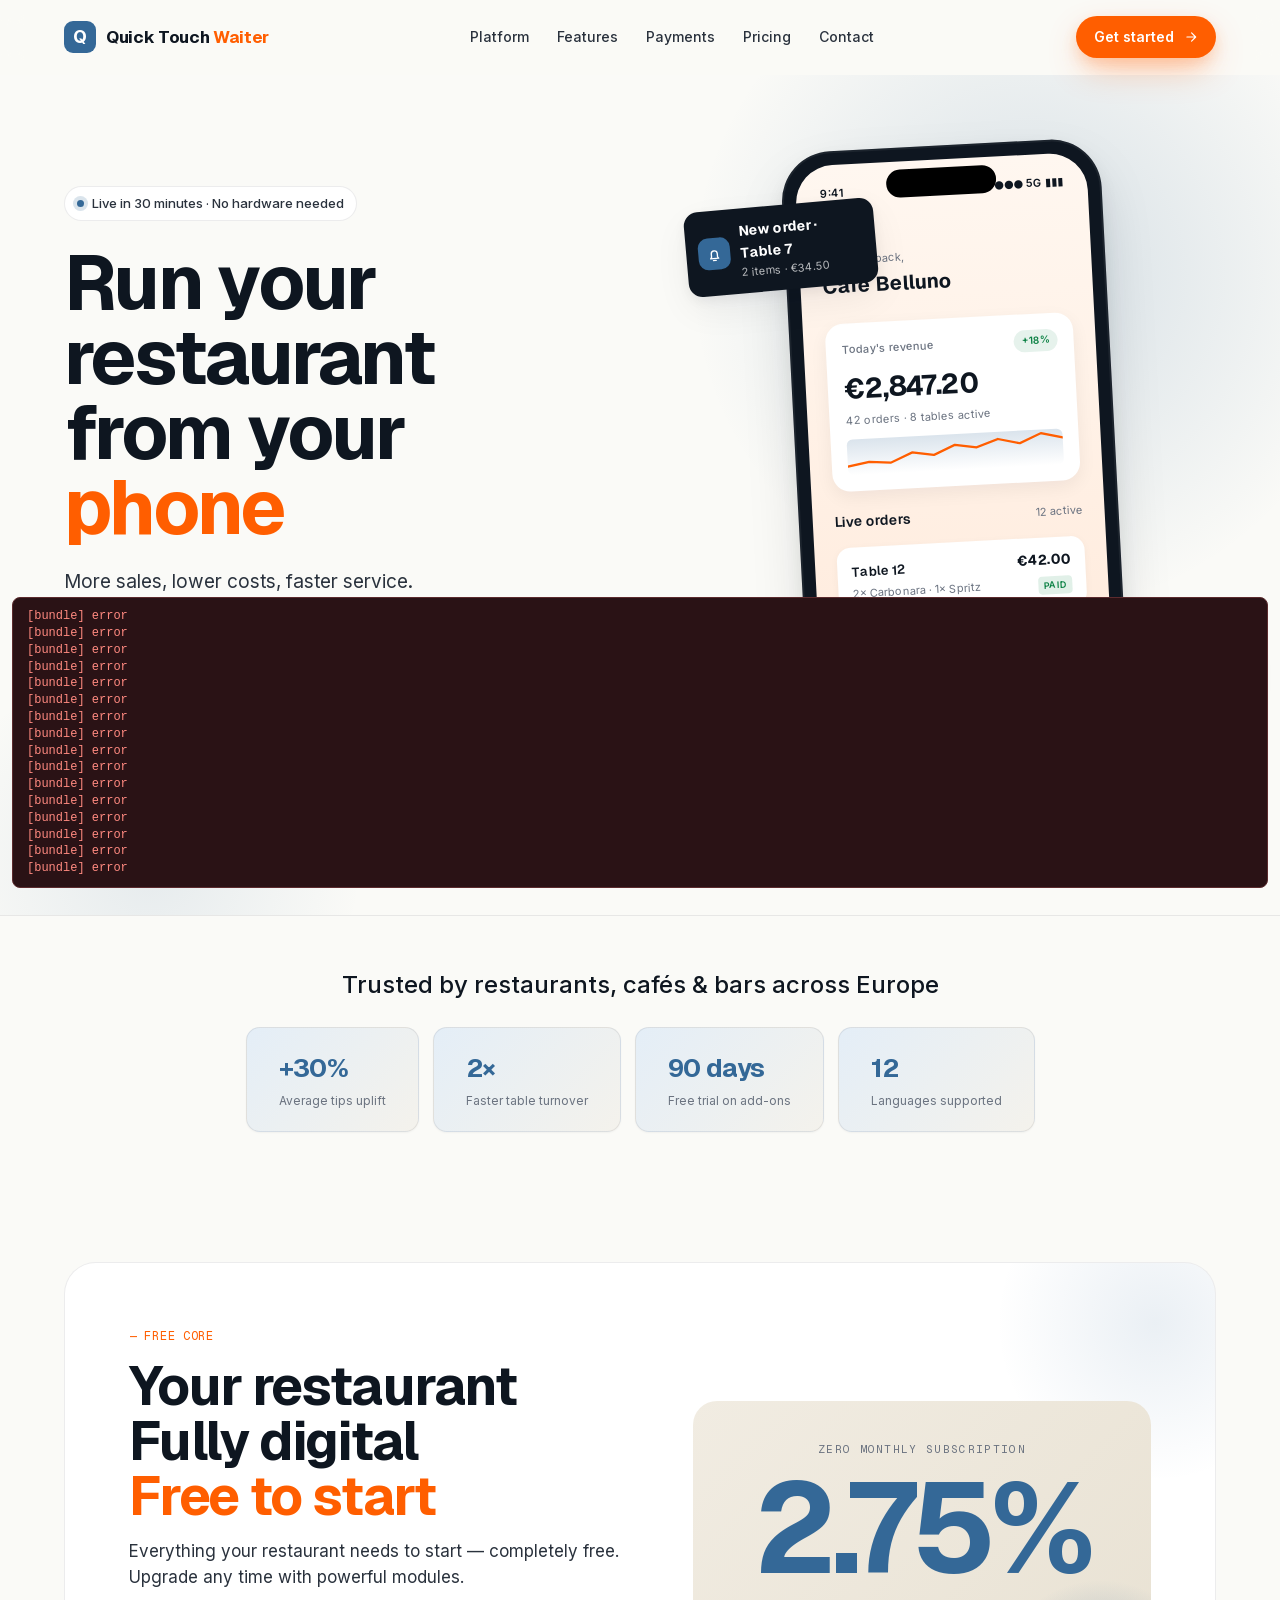
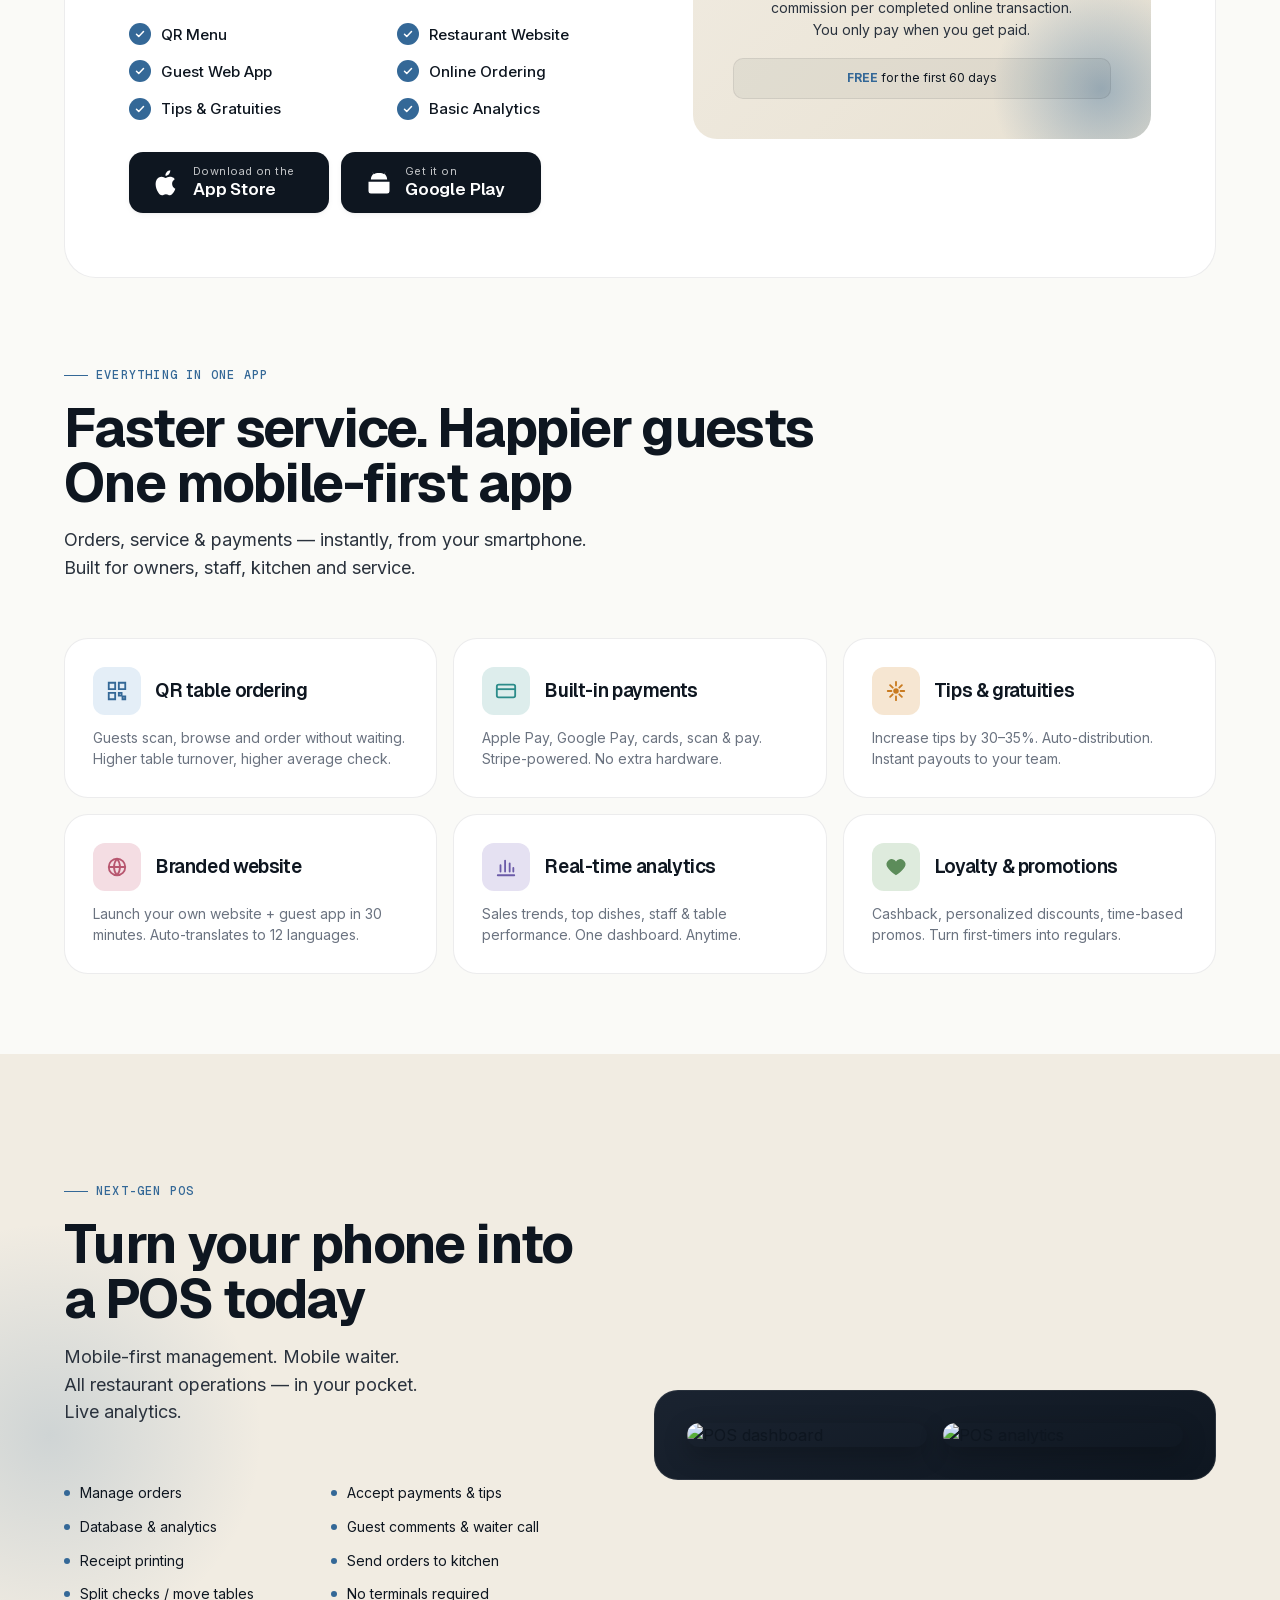
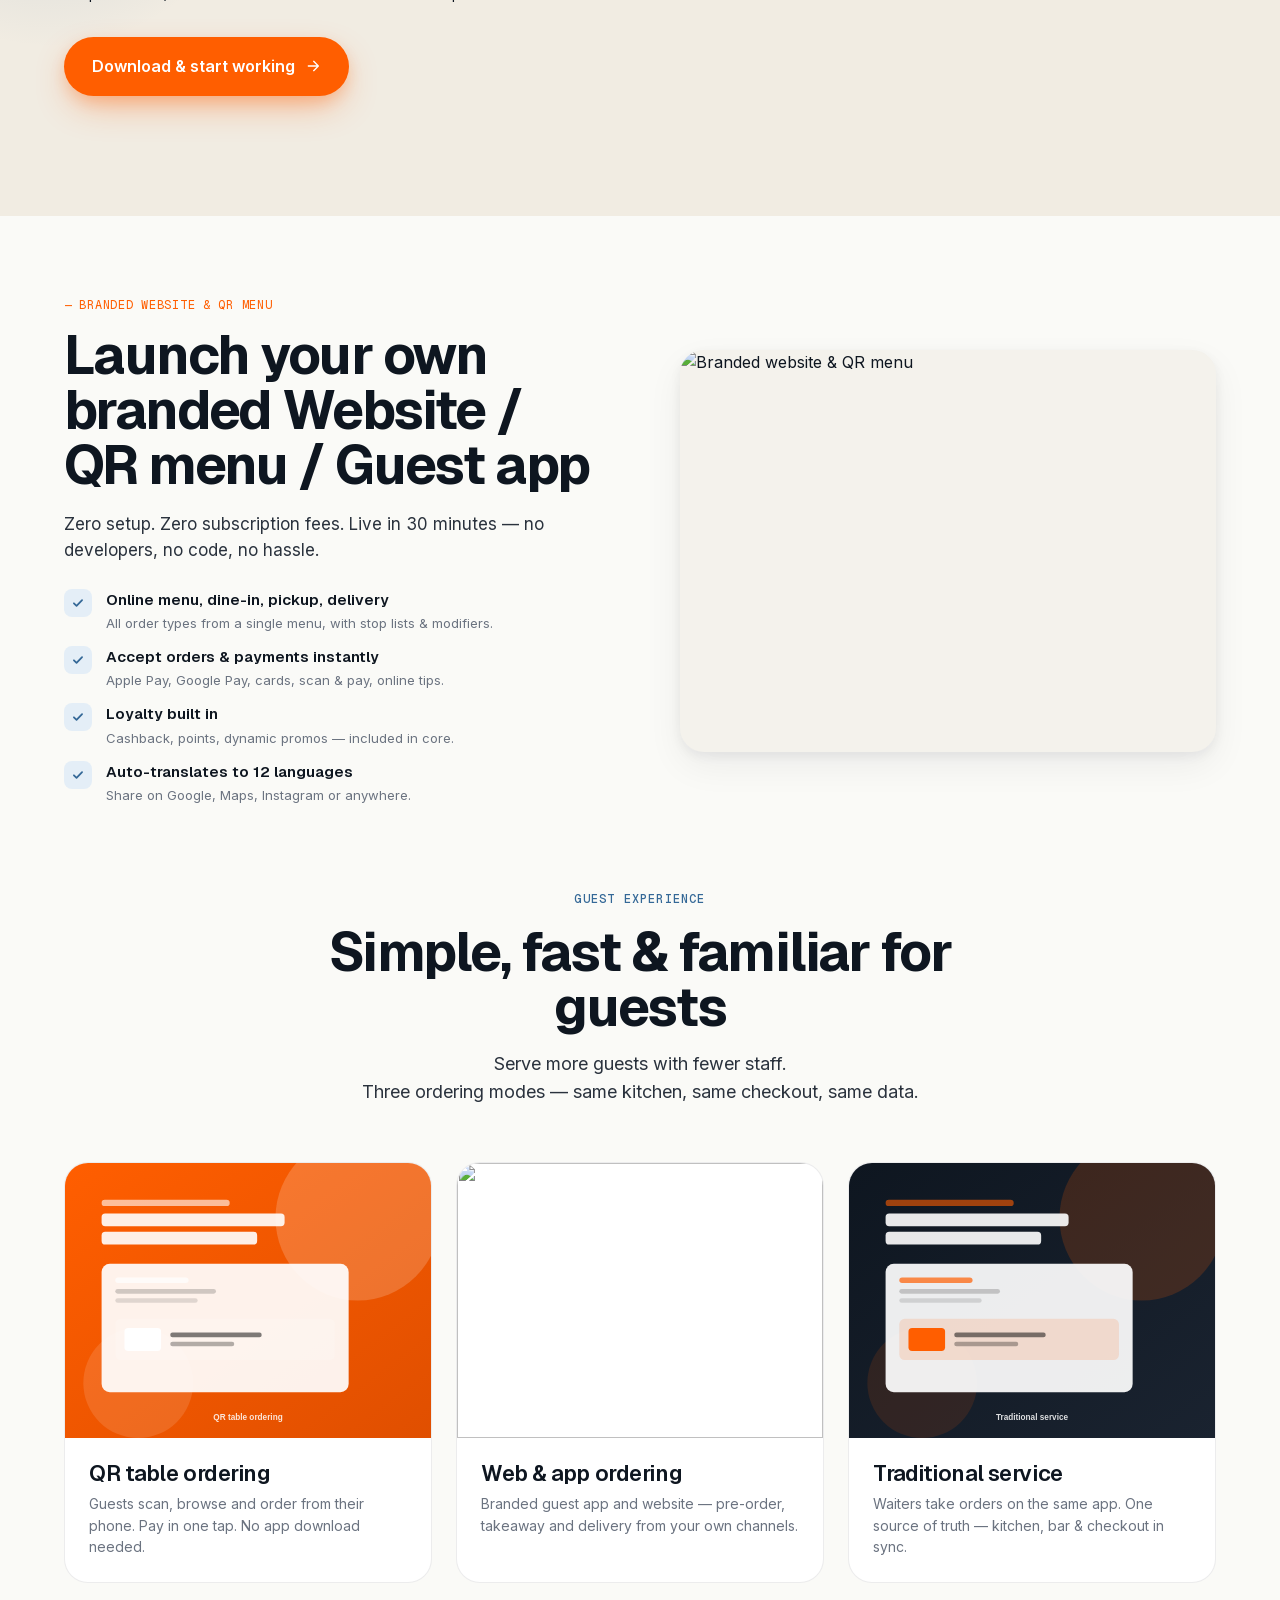
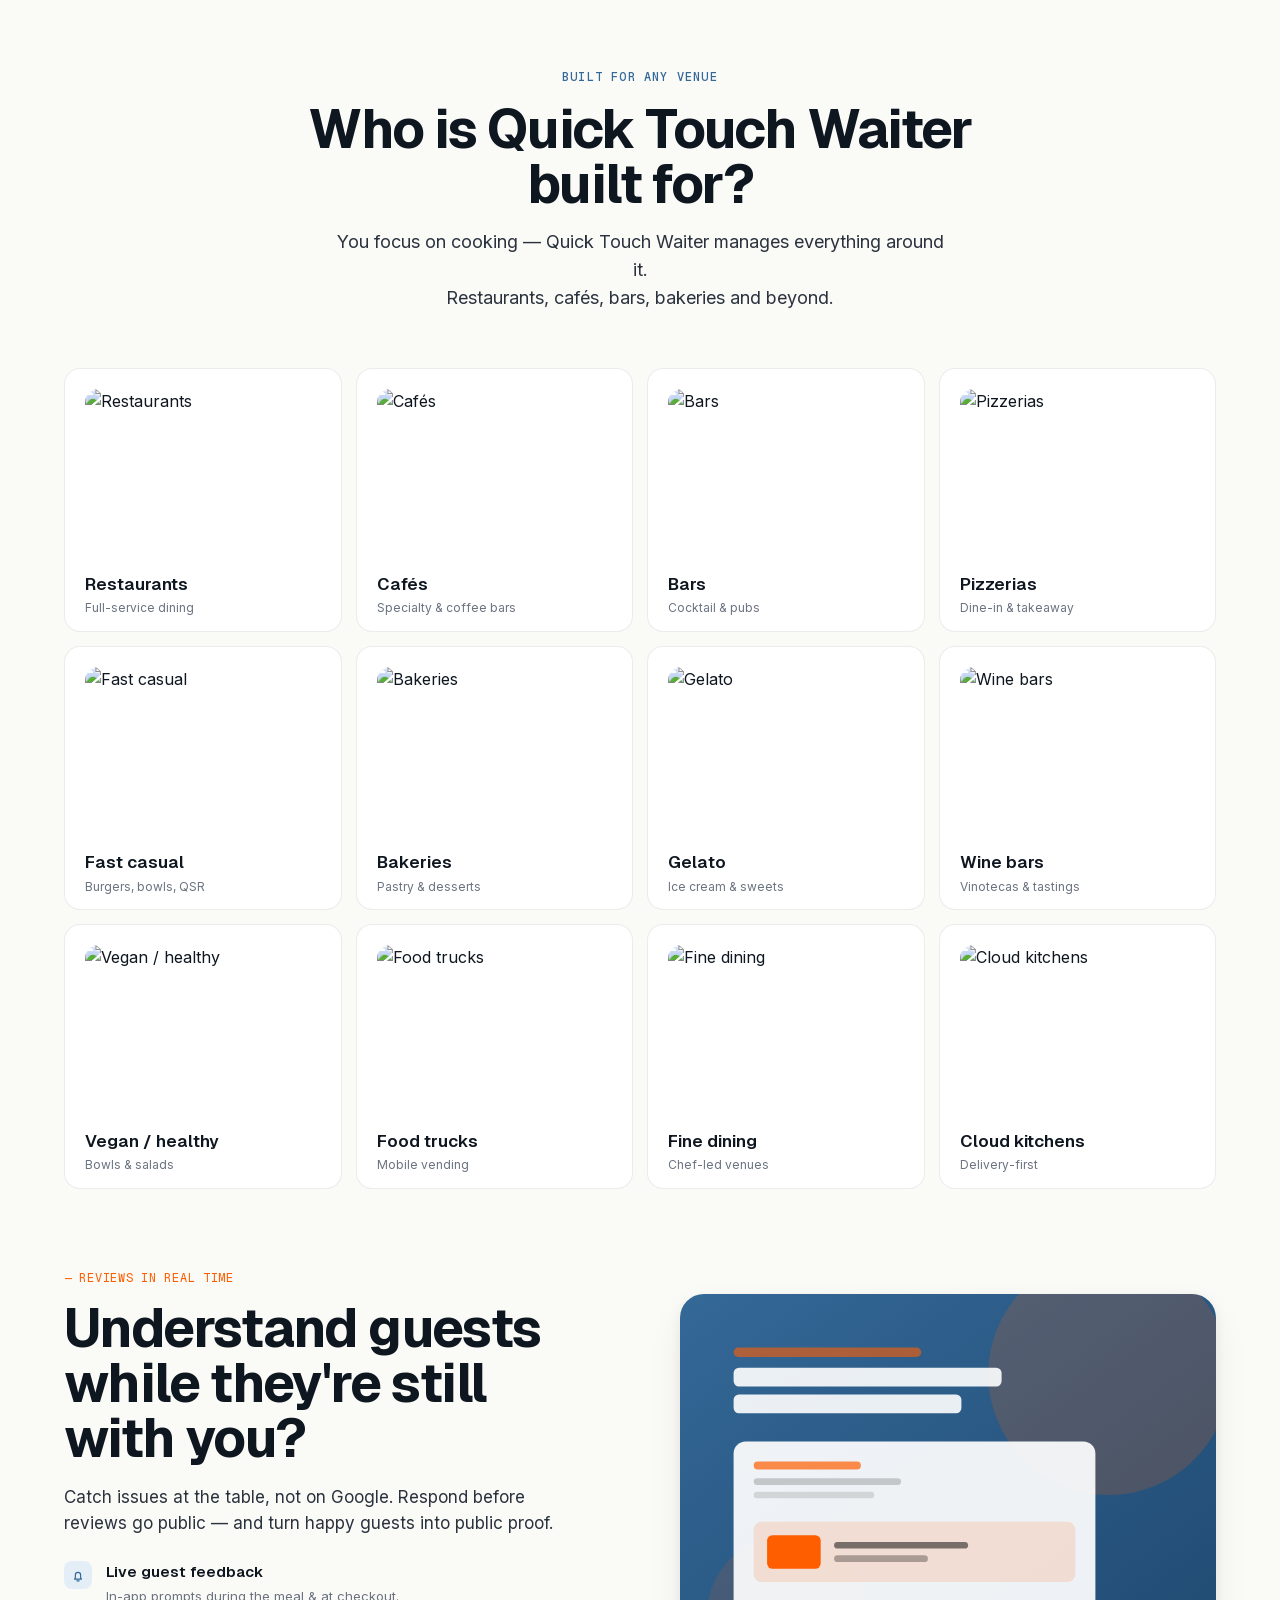
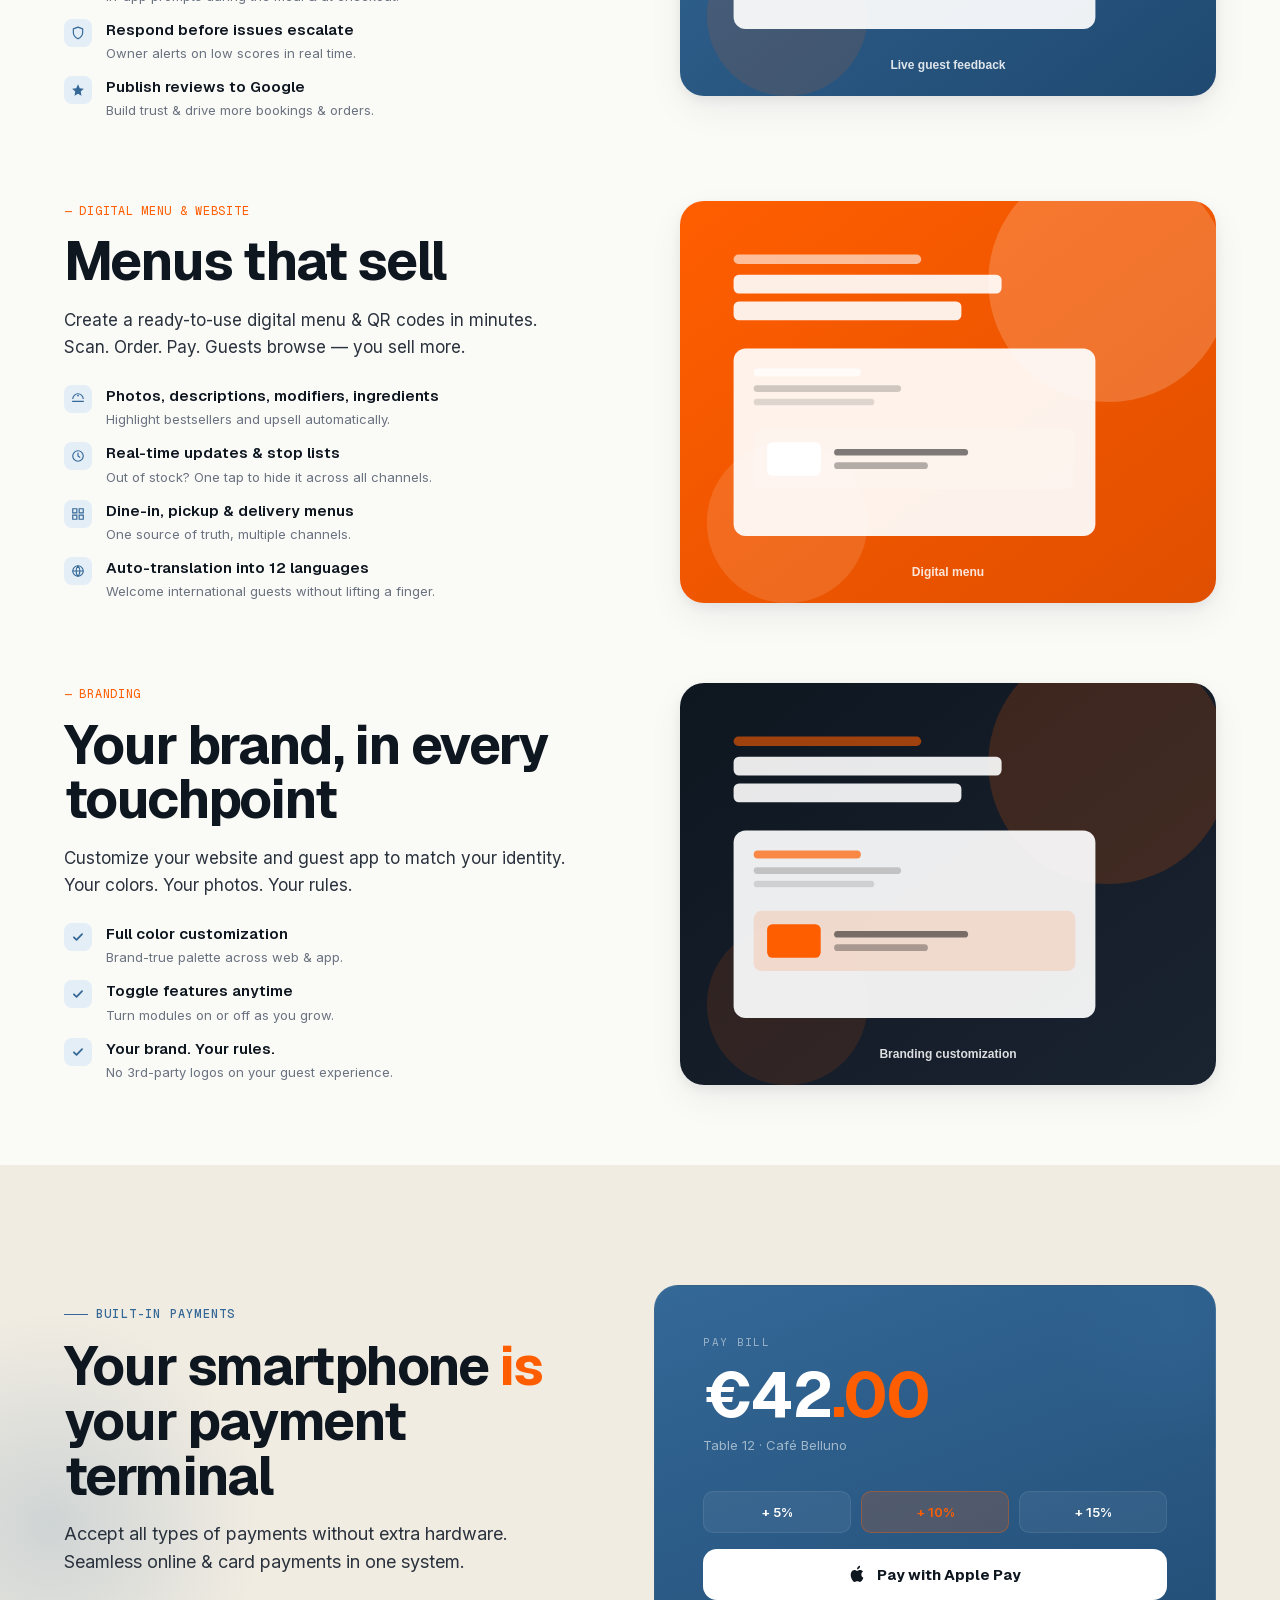
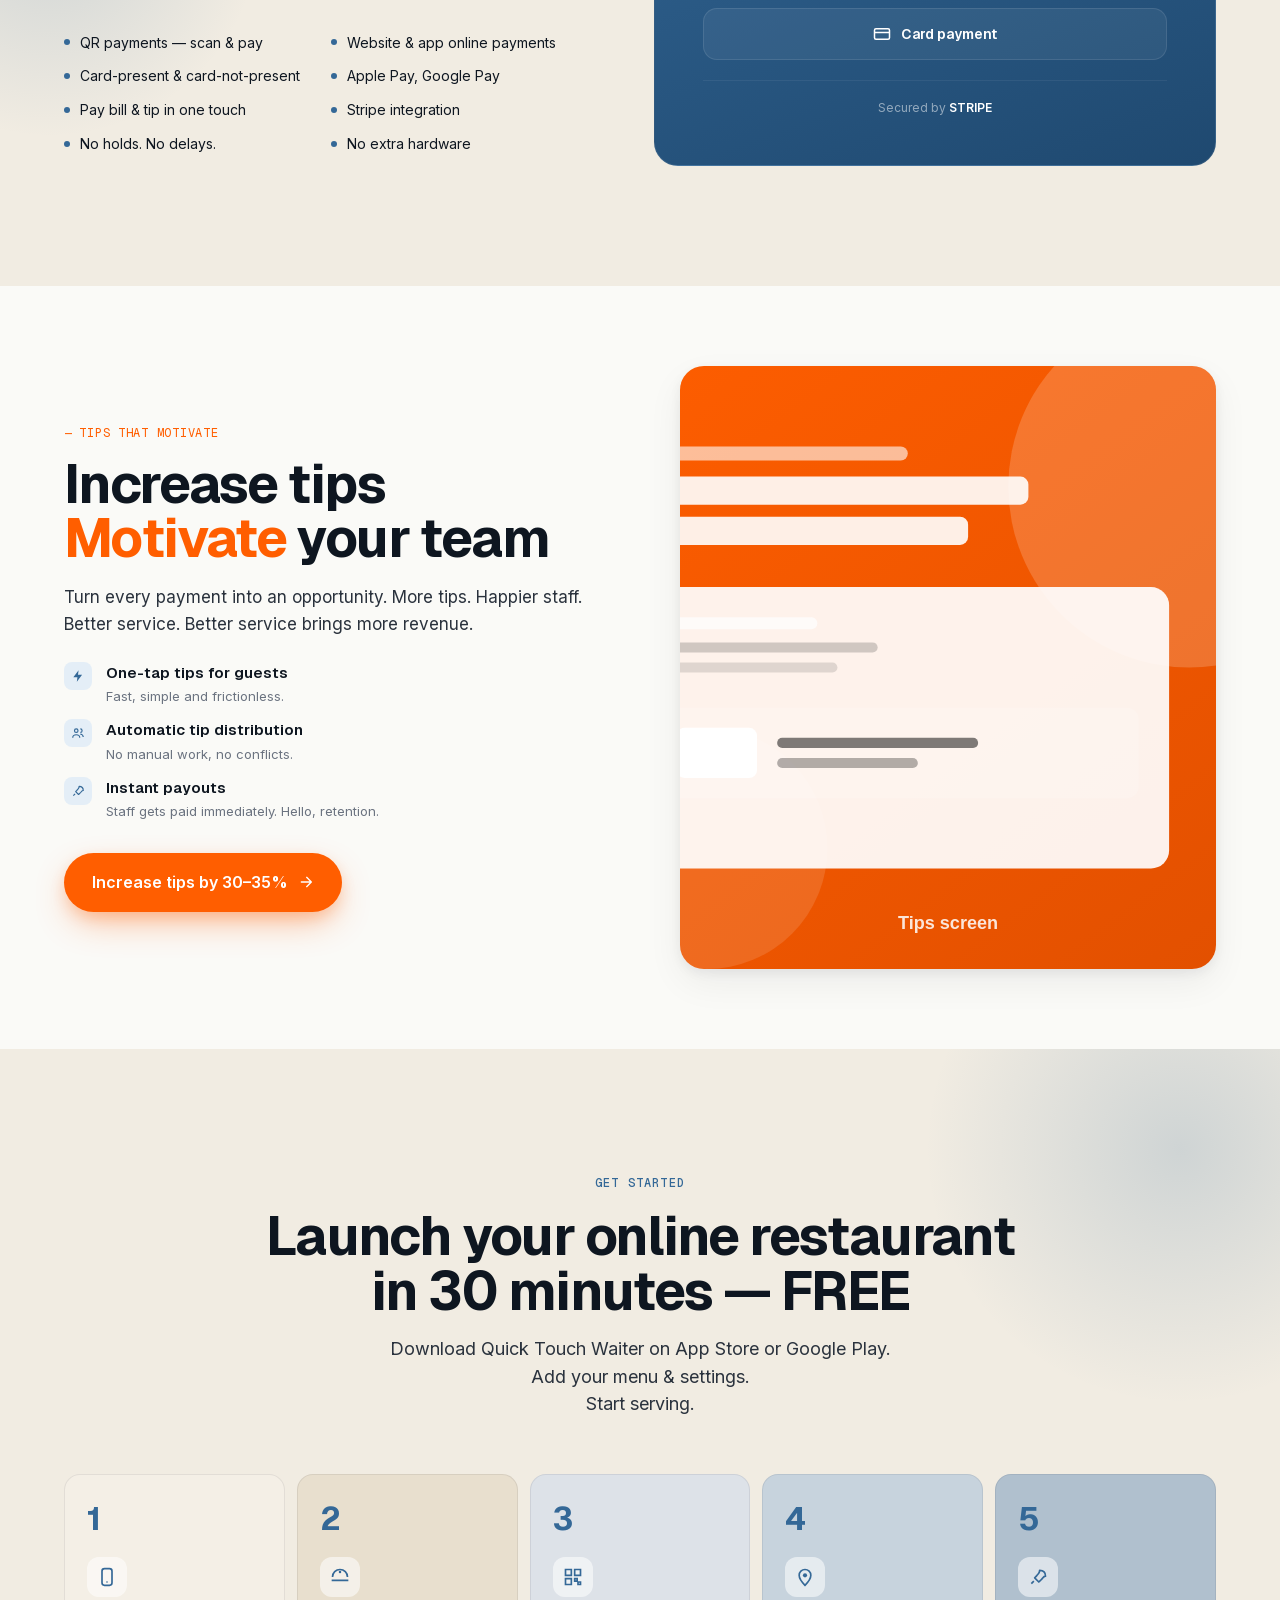
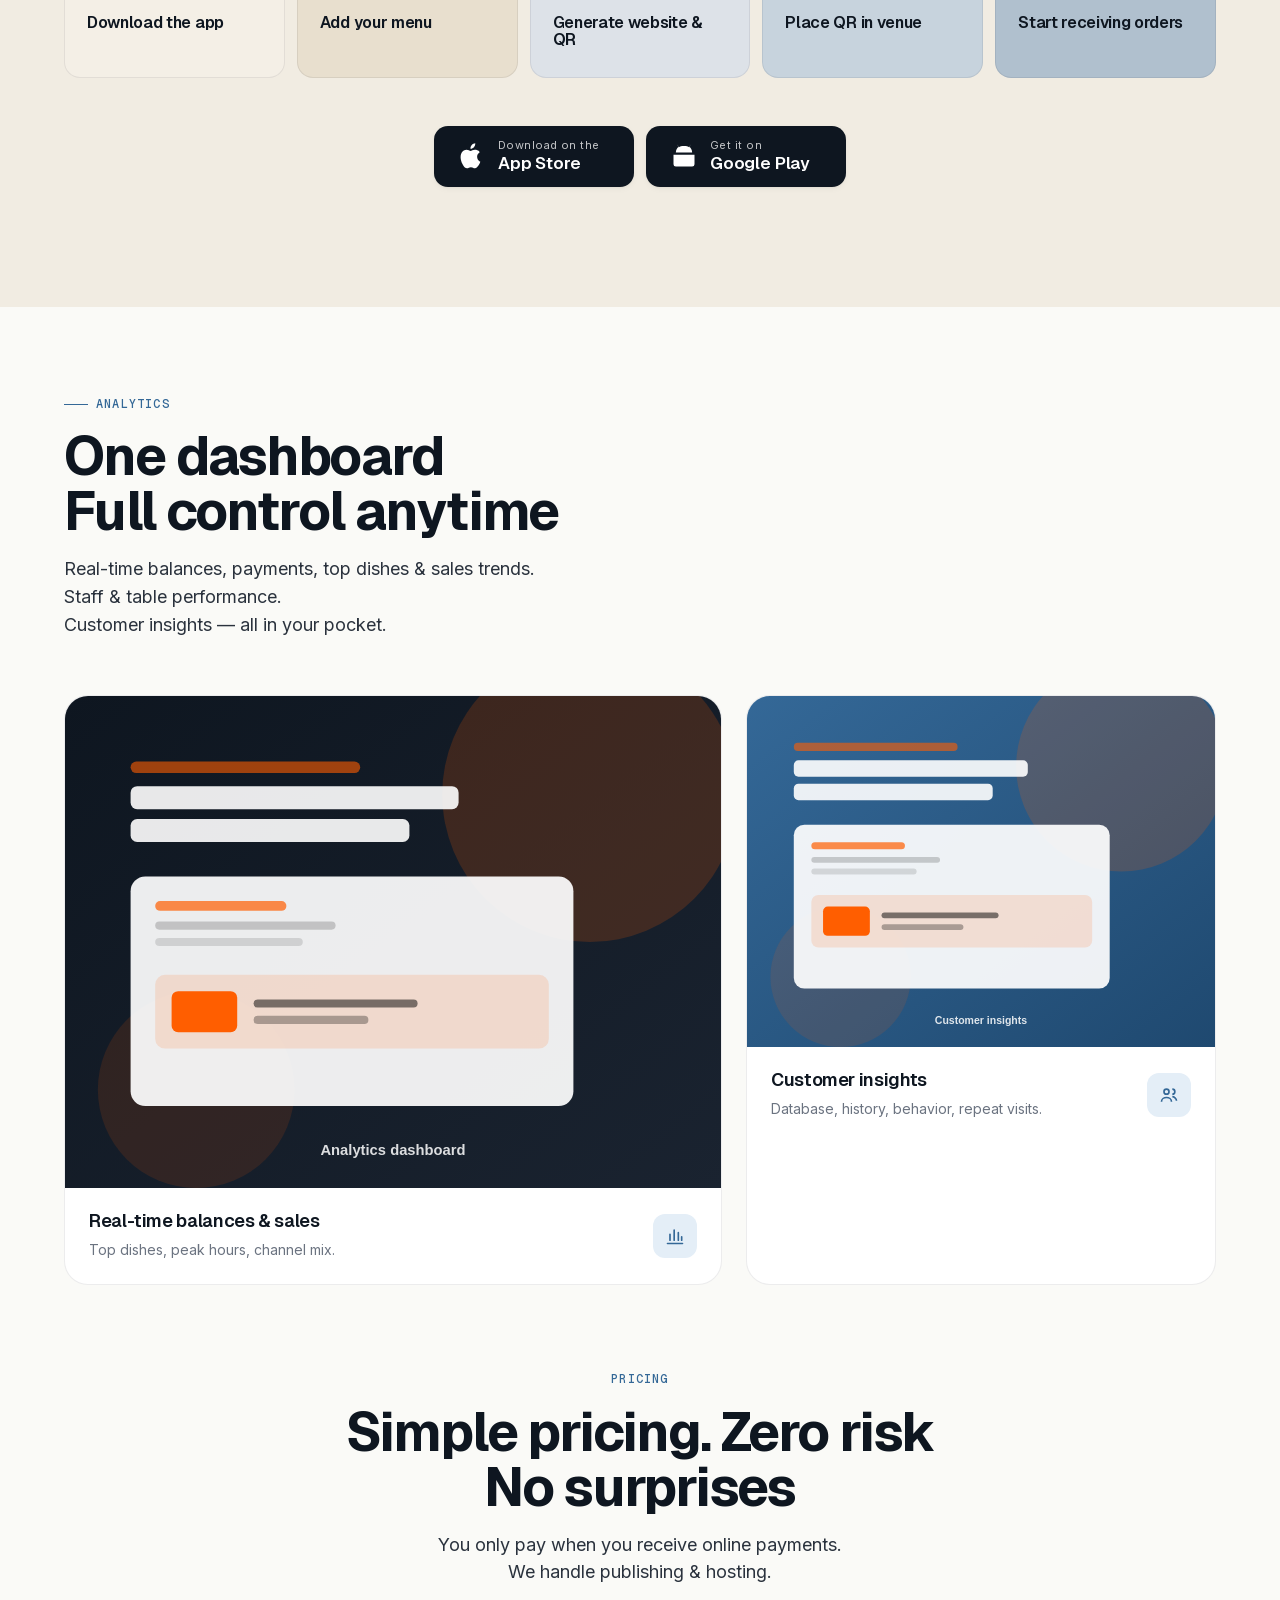
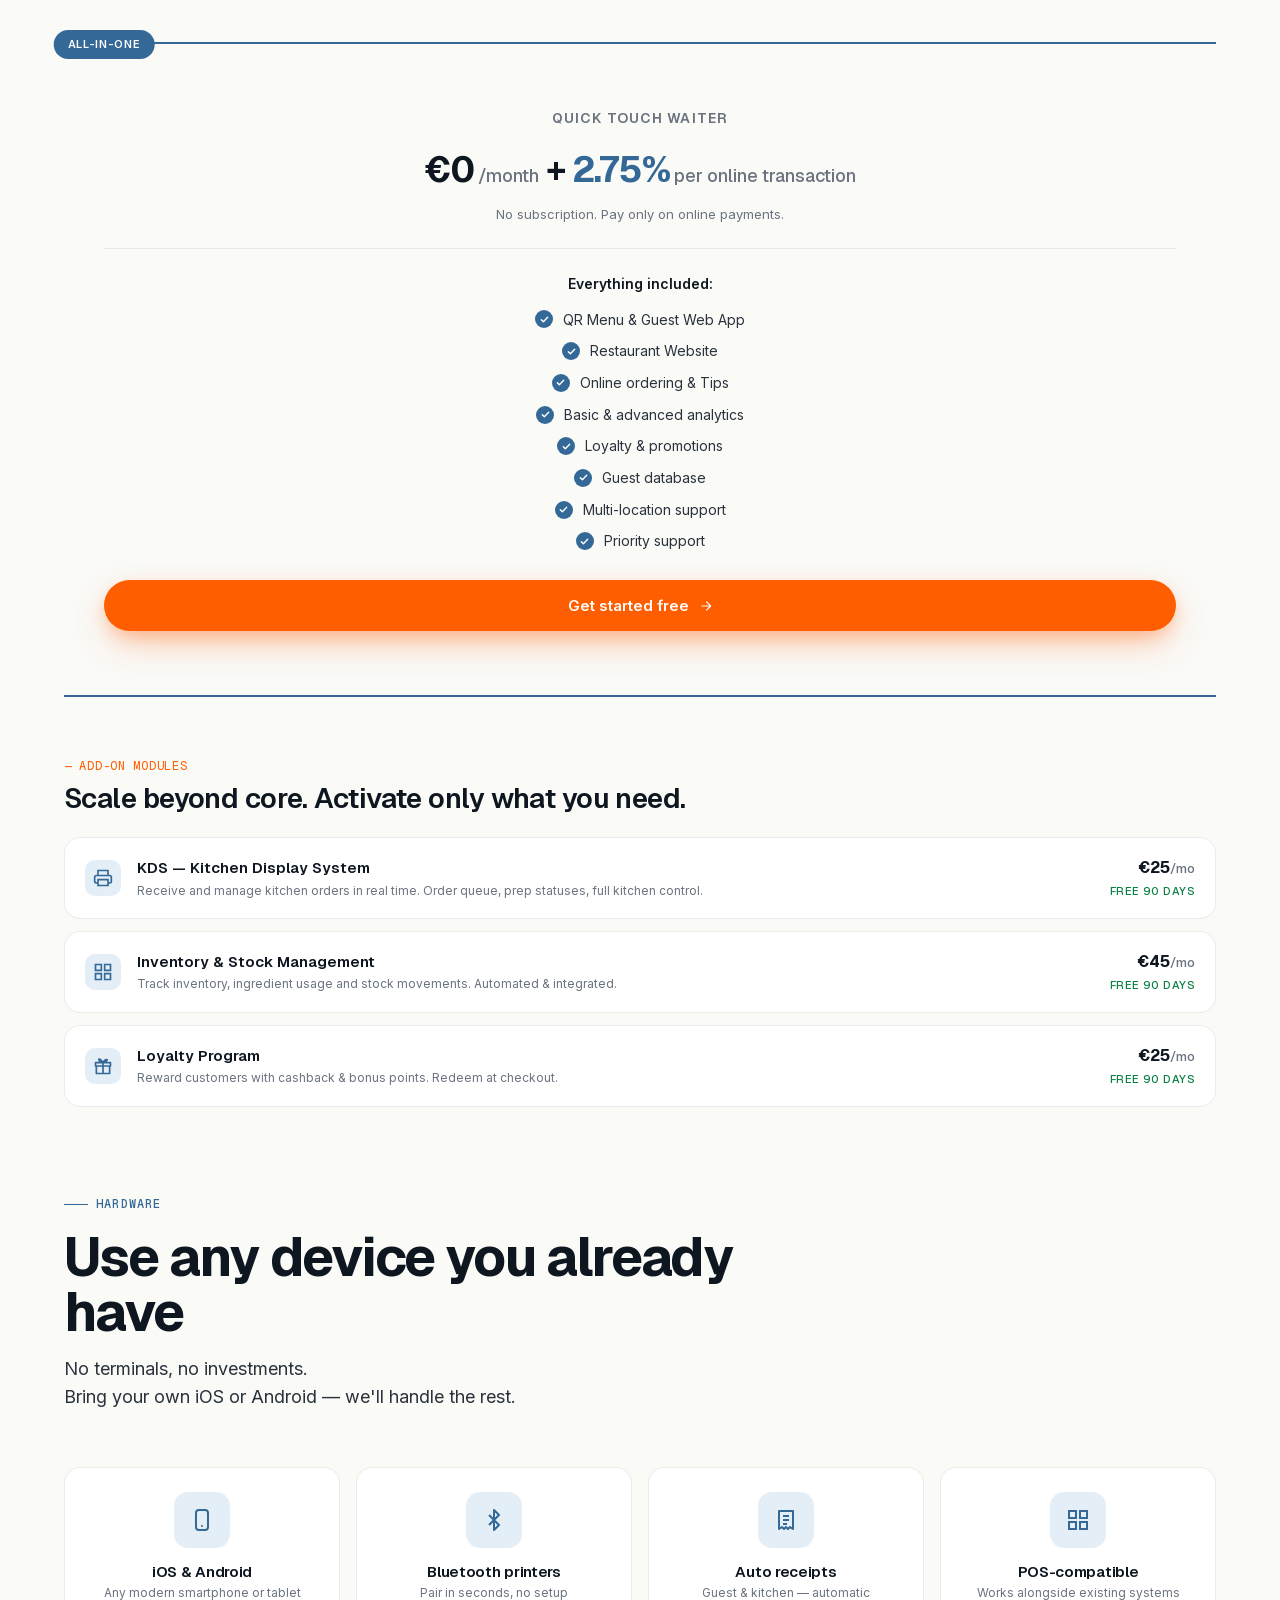
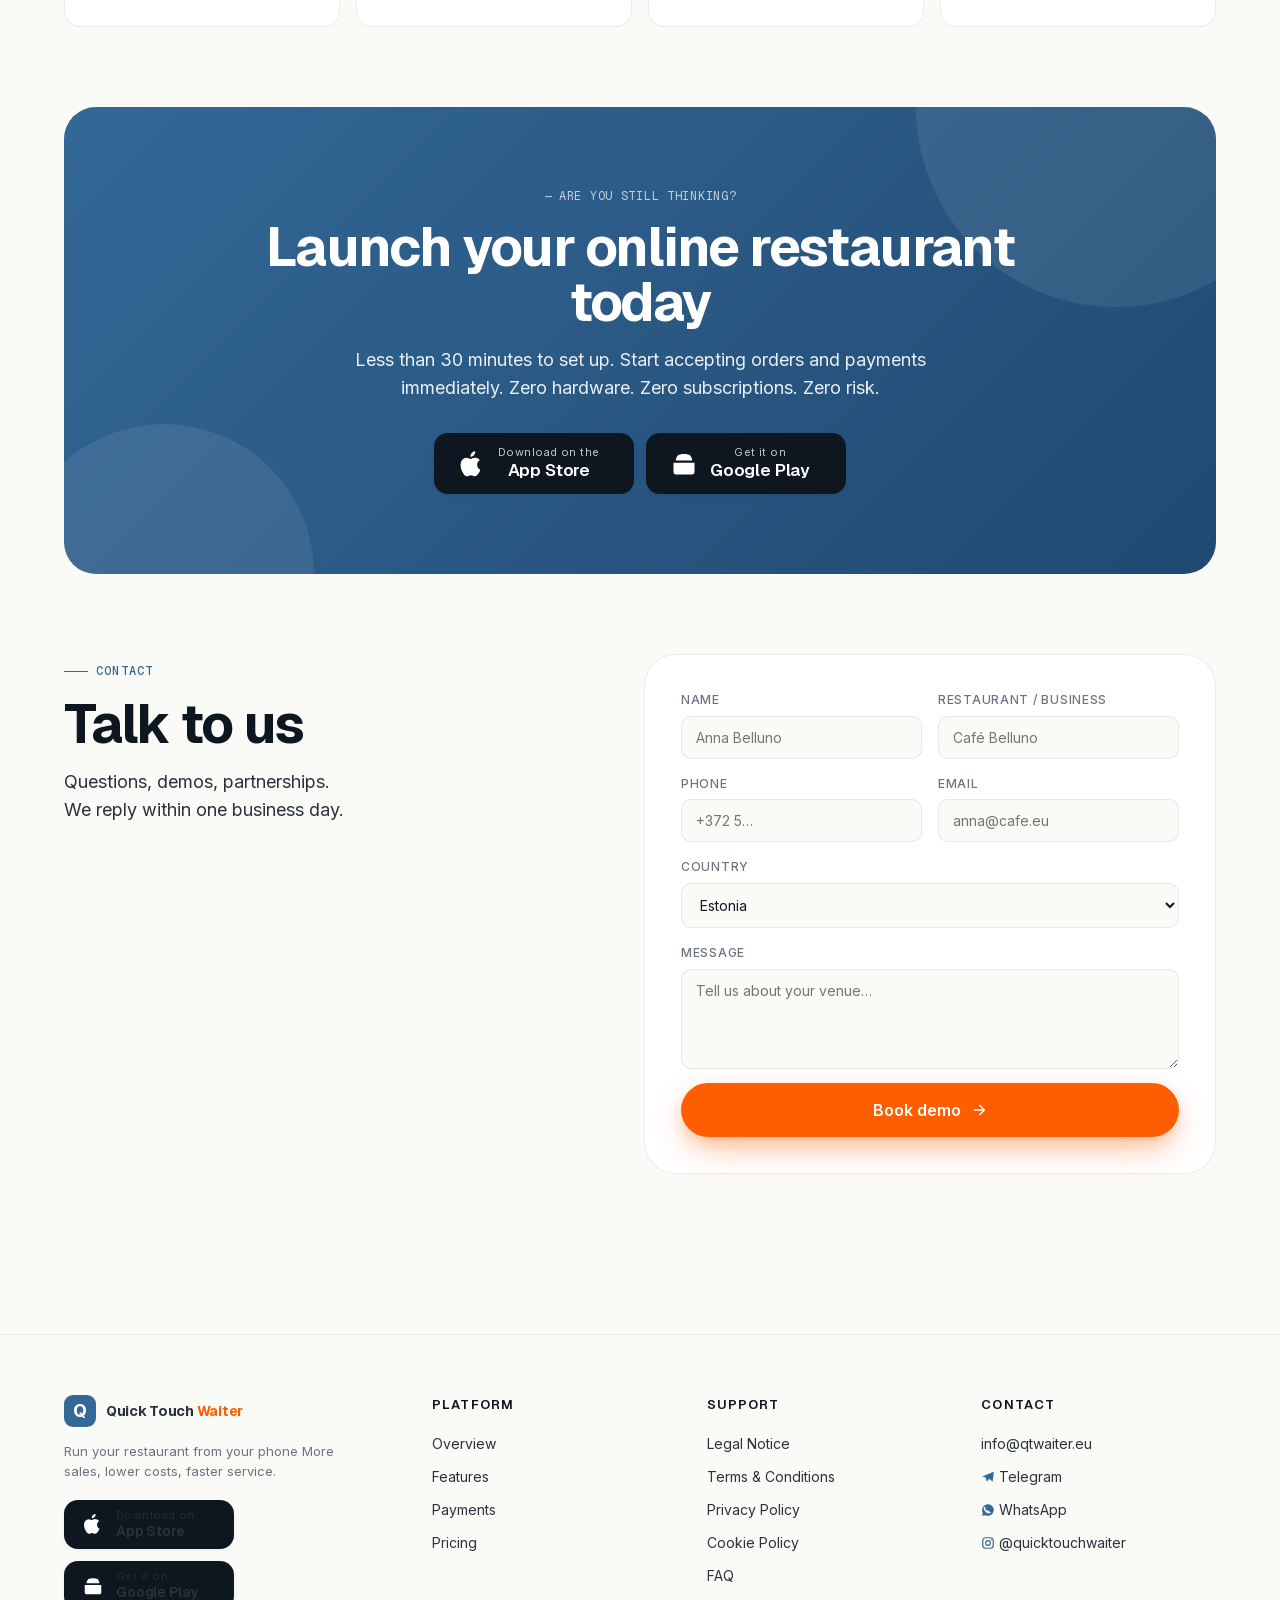
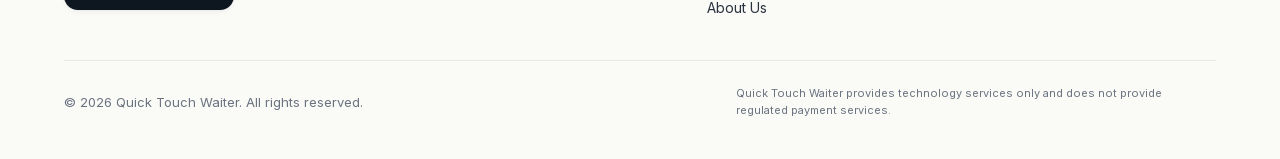
==== index.html @ 051973c9 "Update `<script>` type in `index.html` for template compatibility." ====
<!DOCTYPE html>
<html>
<head>
  <meta charset="utf-8">
  <title>Quick Touch Waiter — Run your restaurant from your phone</title>
  <style>
    * { margin: 0; padding: 0; box-sizing: border-box; }
    body { background: #FAFAF7; display: flex; align-items: center; justify-content: center; min-height: 100vh; font-family: -apple-system, BlinkMacSystemFont, sans-serif; }
    #__bundler_loading { position: fixed; bottom: 20px; right: 20px; font: 13px/1.4 -apple-system, BlinkMacSystemFont, sans-serif; color: #666; background: #fff; padding: 8px 14px; border-radius: 8px; box-shadow: 0 1px 4px rgba(0,0,0,0.12); z-index: 10000; }
    #__bundler_thumbnail { position: fixed; inset: 0; width: 100%; height: 100%; display: flex; align-items: center; justify-content: center; background: #FAFAF7; z-index: 9999; }
    #__bundler_thumbnail svg { width: 100%; height: 100%; object-fit: contain; }
    #__bundler_placeholder { color: #999; font-size: 14px; }
  </style>
  <noscript>
    <style>#__bundler_loading { display: none; }</style>
    <div style="position:fixed;bottom:12px;left:12px;font:13px/1.4 -apple-system,BlinkMacSystemFont,sans-serif;color:#999;background:rgba(255,255,255,0.9);padding:6px 12px;border-radius:6px;box-shadow:0 1px 4px rgba(0,0,0,0.08);z-index:10000;">
      This page requires JavaScript to display.
    </div>
  </noscript>
</head>
<body>
  <div id="__bundler_thumbnail">
  <svg viewBox="0 0 1200 800" xmlns="http://www.w3.org/2000/svg">
    <rect width="1200" height="800" fill="#FAFAF7"></rect>
    <rect x="500" y="280" width="200" height="200" rx="44" fill="#FF5E00"></rect>
    <text x="600" y="425" text-anchor="middle" font-family="Geist, Inter, sans-serif" font-weight="700" font-size="140" fill="#fff">Q</text>
    <text x="600" y="560" text-anchor="middle" font-family="Geist, Inter, sans-serif" font-weight="700" font-size="40" fill="#0E1620">Quick Touch Waiter</text>
  </svg>
</div>
  <div id="__bundler_loading">Unpacking...</div>

  <script>
    
document.addEventListener('DOMContentLoaded', async function() {
  const loading = document.getElementById('__bundler_loading');
  function setStatus(msg) { if (loading) loading.textContent = msg; }

  // Error sink persists across replaceWith since it's on window, not the DOM.
  window.addEventListener('error', function(e) {
    var p = document.body || document.documentElement;
    var d = document.getElementById('__bundler_err') || p.appendChild(document.createElement('div'));
    d.id = '__bundler_err';
    d.style.cssText = 'position:fixed;bottom:12px;left:12px;right:12px;font:12px/1.4 ui-monospace,monospace;background:#2a1215;color:#ff8a80;padding:10px 14px;border-radius:8px;border:1px solid #5c2b2e;z-index:99999;white-space:pre-wrap;max-height:40vh;overflow:auto';
    d.textContent = (d.textContent ? d.textContent + String.fromCharCode(10) : '') +
      '[bundle] ' + (e.message || e.type) +
      (e.filename ? ' (' + e.filename.slice(0, 60) + ':' + e.lineno + ')' : '');
  }, true);

  try {
    const manifestEl = document.querySelector('script[type="__bundler/manifest"]');
    const templateEl = document.querySelector('script[type="__bundler/template"]');
    if (!manifestEl || !templateEl) {
      setStatus('Error: missing bundle data');
      console.error('[bundler] Missing script tags — manifestEl:', !!manifestEl, 'templateEl:', !!templateEl);
      return;
    }

    const manifest = JSON.parse(manifestEl.textContent);
    let template = JSON.parse(templateEl.textContent);

    const uuids = Object.keys(manifest);
    setStatus('Unpacking ' + uuids.length + ' assets...');

    const blobUrls = {};
    await Promise.all(uuids.map(async (uuid) => {
      const entry = manifest[uuid];
      try {
        const binaryStr = atob(entry.data);
        const bytes = new Uint8Array(binaryStr.length);
        for (let i = 0; i < binaryStr.length; i++) bytes[i] = binaryStr.charCodeAt(i);

        let finalBytes = bytes;
        if (entry.compressed) {
          if (typeof DecompressionStream !== 'undefined') {
            const ds = new DecompressionStream('gzip');
            const writer = ds.writable.getWriter();
            const reader = ds.readable.getReader();
            writer.write(bytes);
            writer.close();
            const chunks = [];
            let totalLen = 0;
            while (true) {
              const { done, value } = await reader.read();
              if (done) break;
              chunks.push(value);
              totalLen += value.length;
            }
            finalBytes = new Uint8Array(totalLen);
            let offset = 0;
            for (const chunk of chunks) { finalBytes.set(chunk, offset); offset += chunk.length; }
          } else {
            console.warn('DecompressionStream not available, asset ' + uuid + ' may not render');
          }
        }

        blobUrls[uuid] = URL.createObjectURL(new Blob([finalBytes], { type: entry.mime }));
      } catch (err) {
        console.error('Failed to decode asset ' + uuid + ':', err);
        blobUrls[uuid] = URL.createObjectURL(new Blob([], { type: entry.mime }));
      }
    }));

    const extResEl = document.querySelector('script[type="__bundler/ext_resources"]');
    const extResources = extResEl ? JSON.parse(extResEl.textContent) : [];
    const resourceMap = {};
    for (const entry of extResources) {
      if (blobUrls[entry.uuid]) resourceMap[entry.id] = blobUrls[entry.uuid];
    }

    setStatus('Rendering...');
    for (const uuid of uuids) template = template.split(uuid).join(blobUrls[uuid]);

    // Strip integrity + crossorigin — blob URLs from a file:// document inherit
    // a null origin, so crossorigin forces a CORS fetch that SRI then rejects.
    // The manifest bytes are ours; SRI protects against CDN compromise, not this.
    template = template.replace(/\s+integrity="[^"]*"/gi, '').replace(/\s+crossorigin="[^"]*"/gi, '');

    const resourceScript = '<script>window.__resources = ' +
      JSON.stringify(resourceMap).split('</' + 'script>').join('<\\/' + 'script>') +
      ';</' + 'script>';
    // Inject after <head> so the DOCTYPE stays first; prepending the script
    // would push the parser into quirks mode. DOMParser always emits a <head>
    // (synthesizing one if the source HTML omitted it) but may carry
    // attributes through, so match the full opening tag. slice() rather than
    // replace() keeps us clear of $-pattern substitution in resourceScript.
    const headOpen = template.match(/<head[^>]*>/i);
    if (headOpen) {
      const i = headOpen.index + headOpen[0].length;
      template = template.slice(0, i) + resourceScript + template.slice(i);
    }

    // Parse the template and swap the root element. Scripts inserted via
    // DOMParser/replaceWith are inert per spec — re-create each with
    // createElement so they execute, awaiting onload for src scripts to
    // preserve ordering (React before ReactDOM before Babel before text/babel).
    const doc = new DOMParser().parseFromString(template, 'text/html');
    document.documentElement.replaceWith(doc.documentElement);
    const dead = Array.from(document.scripts);
    for (const old of dead) {
      const s = document.createElement('script');
      for (const a of old.attributes) s.setAttribute(a.name, a.value);
      s.textContent = old.textContent;
      // text/babel scripts with a src: fetch and inline. transformScriptTags
      // does XHR against the src, but blob:null/ from a file:// origin is
      // silently dropped. Inlining makes it a plain inline babel script,
      // which transformScriptTags handles unconditionally.
      if ((s.type === 'text/babel' || s.type === 'text/jsx') && s.src) {
        const r = await fetch(s.src);
        s.textContent = await r.text();
        s.removeAttribute('src');
      }
      const p = s.src ? new Promise(function(r) { s.onload = s.onerror = r; }) : null;
      old.replaceWith(s);
      if (p) await p;
    }
    // Babel standalone auto-transforms type=text/babel on DOMContentLoaded,
    // which fired before we swapped the document. Trigger manually if present.
    if (window.Babel && typeof window.Babel.transformScriptTags === 'function') {
      window.Babel.transformScriptTags();
    }
  } catch (err) {
    setStatus('Error unpacking: ' + err.message);
    console.error('Bundle unpack error:', err);
  }
});

  </script>

  <script type="__bundler/manifest">
{"320e52e6-b1ba-424d-8bb4-d1da82e473d5":{"mime":"font/woff2","compressed":false,"data":"d09GMgABAAAAADlUABMAAAAAbUgAADjkAAEAAAAAAAAAAAAAAAAAAAAAAAAAAAAAGoNHG59UHCg/SFZBUoQFP01WQVI8BmA/U1RBVIE4AIJAL34RCAq8RK8gC4ISADDUagE2AiQDhBYEIAWIIgeJJRtCZDXMs86N2wF8ZyWbbHagho2D4DZgEkXpJl1B9v9/TzpkbHDdAPgtCxRthGyyGh3sEDsRiUzO7ECNzCEezhE2hkUnujBp44FMegSxWTwpZIM0R4mk+XAzKIS8yJXS/tZryqfP9bP8azv0mfIIrhL0khBdQZCl9/Le5zW67ljKk66e9vYdt0Mt/N2quMkRGvskl4d/9vffPufer5GUASQQSQhlQps1mYnsRJwmvB9oW/0bQqF1xA7ExDXBBIQZooYhtRFUFMXsrfrrXuXWVWxeJOtluFcb6XX8P97N/k8CCSGIJUEsDQTRAkGtW6pUlt1rIln2yuez7zf/4tarvutdLaVi5L65/JndTe4ys5ukQPhZET8fuqRtiuA+qZ69b78CloSOULIznX/ctI9VUvNrZ852d70eU+3OmHEm1pQzdSZ9W+1ahoQWghUp/AAREiRAEPsxt74XeWkbWphhmL9ioinM+um4ZxGD+a6YFamk4an/g9+d2Ucl9E8U2BcONChI4LmEmLYQvGO/2/ZFMWkLKe4mEOMPGU08QjMJkQL495/0/jszdxQ/+GsBV1nURSZvWVEuJSQL9v/p+eHYR/AeOA2jo6Ag0hJUQ83HyMkqBQbYI0DHhtnWxhkniufvVS3b/wBR6RIpbUAJjo4eOHPHReNcNOfpU+WiAz8gEsAnVgC1GoFBK4YNpCitQVK6hYJvCOqC0sUqJIeQq79aB0iXIG3SOm6u7FyFFKq7yuPOpYumTKEoSxNhi6n3Jy8uGOAMlqAQwhLc5uMvCNVUGNMa1/JPcSOtffBxJzDLgzA+YD4odENN+FOAcJ6M9MzyFUtq1JSaHPz7vi3flbIME+AoGMaAY7bgdv9q9/2pnUxGu6HLzeP5qOsIcIwqFMesu/011jWm1oy1bSYiwQ+hiOsZ18kCFSqfvQrYgYJrSSPip68sRCI3RKo0RLkpCA0thJ4RwoyEsGuGaOWB6DYDsWABYsUKKgQC1EIqZxwBMQEVxCgQLYAWngMSCCXfOGsm4DrkrnlYmNmGBPqCXSRRcvJcuoOex/zTv5CNtVrZbq6Cq+NWcKui7dHl0RWx5qudV5ettawtX1s5qBh4g90G8wbzB2uH4qEYZof7DZcMt2xUbey36RBagr0pNwubczcXbvZuLdiSb/[base64]/EfQXcvRD30zbcD1nkYJ5PlCBmBsrG1YF+ECRNCnhKckM0ZhUPQtC2D8+AlH9NvJDyMg7ztipNEZKqSNCh1M8gd2jplgZahn5fJpXky5VGd6mMSEee/x9H7PCFWxjEkFgkFPBxMWkg1pUT6hPu5AXRPK5RPOQv7vfm5mzN+M/esIUqKpKTpPD0J/jPd/AlvA0nHUWNxQaxgEQ/qB7ueA5DQgi+Uuyl4axPdNS/vUlge3Zu1JvJPjEA/tsV3179grg23oj4NXrVXBptTQNpERXxVnHKwCMNSB98o1AIljyUcmDLGPV+Em9XLspM/lphmV1m1rDLgZwUKTZHRRPlZhlJXoWXrUjL7M56Qfr3xIbJOSnMcmtHRCWqTJUKKXKSI03yiPqls17M5RXGaxK+MCvMfgR9OfK1DG3HMDZ88hsmSDzazd/GskXU6DYCUntDcrm4FVDFI4qhuy6bUohrkDC3iE5Iz4BWK7JG9b2LUrW86uS0X3kqymTK0p2h9+4SQB5YfshO+b/[base64]/7K0nfJKRqmtAW6PE9c0jAABUQ0lNPGx9j8QoAcDLPOOyYzsVQI+RpmTMmsH9EJb7AMwg05tzxl7wJQDq9vcMwekOMJhxCAMg5GsAcvUXpcN6XmKNmsGM391x27KkQ96uDC4tuOIxGENMxH8yiyURs+Q2u+EPanwn+87+5p49qEP3ZJ/PMs4HcFkf2RlvZY4OYnolVZ7LLAbqWsS8Zz8mYXki7nFJkD4G9hdbO/hO9gfkbqmskgdbcCpL/L67uyXoOiniCimpx00uTUpbWSGGltn+dYmPsqtOqaSQTFseQ5PKBTkJU9geW0fJpSeXxpY0JrgBme1ghnewyQJWFzM9OUjcX23IUsh34Wp/[base64]/Z0HMFMZbMg/TOwywdGkxp42XTyp2gGXjVlwx5xylXNVqWohihVYc7kK1FBb2MGpQh1hojEzNTaSADtfSRpkw1NcfSHwB2BtBy8lgXsHYbeahUxK7R4/[base64]/Y0lDefteLiNI5geXEgGrd/+V8XxYflKBfwt+ZB750ZyEWTxudgBYaW+nT4a7PdjSBh51JSlqWSwNuMxU5TBkKryinCWWhWUubTdOXqCa97xiFYoC1u0izy0pyqSiz6hMNe1UoljQEMQaqQF2jBsny9GGnY6jCIRKGSpGAqPWV2HT65jFlgXrtEEJ+RSE5LRksOp1XoFRSRRyXK04USUdJpkpAVXgZ/eeVKi0NhDbf7wqeAgUYTJqMQqD8nx+82Gv+vKOXLV+14wG2fcbWn/RAAi29z/hI1qPjTw8ejz2e/BzrJdlL08HCtdS15rWONc/rE2//9/aQt0ve8b0v/rDmo8KPMz7O+tS0Pn7O+hnvc/eAZ+/zeX1yf7f/Iv8ydMMz4cOEj1hGrCbOJTYRW4m7AkygO9AbuCBoCHYGe4N9wa1kL7mZ3E6Vqf30NFNirghn2E3cxVFNdHdsfq03KK4j63sO921Mbc/vJB5PnwJU+eoPcWrtTvg76bE6uO/bMzzJQIMsaKVkNOTxBqiuB7RUxF50kKdrA6bpdx5LiFMjD+YkV9S6KAs/ZBp4AVIejOzbfycovoaQFHAGkM0aBLoMOUwqDFogj9YDunetdxgB8INpLgqSCSHAisiZRGjlM24ZAojmbgflzpb+FWqdPCj4jNjsHc4r9tH2+QV2dqxtYWf3zq6Tku0+y34A2ZsFYEh6Jy3sWBN5QNJpkn7seVLU3e1FRExFaHEn/VQdWdlS7juPPxipDFxHB1r7k3EkR17uPY+9o+U7vO/tK9Id9LcEf9/kL/y2FxB/JWgGjAe2uN9hgO68piVraqDQSKlOPRWRoLQSOwcnlzEcno9fQEhGVk5eQVFVRVkLBqelo2dgRrCysXNw8erWo5dPn0ED/EZNmWZBmmE0YtiYcRMChkxq4uTRL8UijVkI0AQKIaDEijeOI46TJHVKRJZAVW2x1UBx0SrRGErRJrHIMES7xAu/[base64]/aS9/0qp81wend5xynYdXzv1Ai1o5kzpdjeui3E8l2sz7SqVlxBu05Dq1Kg11iR1ufNVWx5atZYenJ4bWhidWSFc56kSAcZp2zxFStc/A/Va4Oi+tp2LNuI8JKbqdj+mfb/bxlhsMtTBf+Daf3bGXFok/+wZUDDvVjWYHHEHJKsSB7WR0WtqbqDUYwdQ8lie5vmyfz1G1oTNKU8SxSU6B18yMQhmjo3SkJ2R/JH7q7zn7D812LBPw/ZMLhV14L7a0n+9Sj6pgg9IMVZyqWMkxKlSVjZPx3H5TezU61RTSfYfpcZrn6zmXT8OdbdmKLyzjD4PKQYaea6gnsHwOGtnvDOp8uRBbpjRkf4bDA1XcGy5Opvj71WKslyXal/jAAfmD/j+Z62p0iKISwHOSy0OKx/8bJC7038am8QsVOWCjfNdsc3+zpf/unnmUr5aNL+5bbg2m8/e5sB7q8/Diy1D/WxFN1hnImCkECxZR9NiVOcuGEgsktxQpRSNBDtpHos5shQy/dYnBnFQOhCbCyd3PiDlxZ5Yb7MYWUWl3h+oVNtd+vM//YHGB45ifSdWqP7bHOnWr48lz2ylmm6k1rjS2V2ynfzzWNtr3iig+84p89GHJpFXnArW7rE84xT+feO3Cgb08kfnE7/2HVQ8Rt8pvjmzKUeCk21AYoMOO+Yyz7XyJa+zyHy0Vf/XzR1HPEptkdbpX6pzlK+DWb0y+2QvH+l9QhlYqt6T5c9v8JCLxtBy7e6/NoeWJZXhwbSV9wpdzch3RvjwKVUoxlzhFeJHjI6iYRwuG01T7lINPq5GhCWc8gKfl8YFnrc8kjuqy9RQhlmP3MixxlOx4WNjW5DmPg1VtFAnPZMyxFuiJmP1JG3IPY/9zcnbmO8jZ97qX3/J+x/Ygl7m847k80w4WmPTAjbjc/SReqouKolkSHDwcczTvVkRpEk4Ulw1FMe6DHOOGEopFxaLKo29/hssJ06hadfeZ1UMTRG9+2H7jnV8Bdz1bKpVEsSm9HtWdPBYg1tpQyl4gbfk9lhKrkNwaYh0ZXOzSwTpQLbM6erucrv3x+sdJIHNp6dC6E+1U6sXhJmEnySL+facI8uk0A8eee1uy7EzjUvx/aFiJA7sYO7MlvpJr7CtIGxXmnYP1mOf6YiZlilIGOcSpPGaf3ZWqRrclu0DE6r7eJRIc86+LTgPTTgqyubEq2qraVIZmRFV8aG+lGqDMMdGe8qJyb/oBGHecxBPgP6y9D0ooWcIDf4dfobs2+E7tW8s1kj2DzFchkE/z87vOWaG1/L/[base64]/VijhXl0L2X24x7ZeVzDkf5vFeOYy56zJU5/0sPXMH/jy0NuuWSdn+J/pjAe8xgkMnqDfWGY6DnmyaqG310pZ3eWYgZMivFitj6jNSLZC4hMApai3OVpdIKR7cY0/mr6t2hdXa6I7cByyxt0NaUpG7oU3DUFumV5ulLamod/iK4EfiCCCO+CAD/[base64]/epRHTL4dJVLWq3v1BbNYFgS3UsvbIxHFp5lrK4r9J6mJr5WFQUNogxrfX26VSaCMLayPb/MUGKlz9VXyMrq0rIjJQe2qblkjiZX6XG01tsKxJoZK935V0VvpTMtbn74moFrz67MLS6Tu9Kh8CX+SaR9+9nNZzuPU5/ntu/[base64]/+Tqp49VVasVwqr6R9PS7yquEmIKB1Wuss8118/BX7r2kYM9IkgGQ9rlVxEKyIiq+LMp+Tln7o8cEGR/SWuo1jeAKxi6PBPOABCEMWKhPU6e+GJo050nbj3RdCGwcVM+3KHyHVY2zZrNScwVX98RZXMRTTnCdLN1pkhuk1bL3bBaEMis1VKZbROi24NEEG5b3SA3fl4NHiAiXvW9VTIYCuf8n+eVK1uE0sDEVM9P5E8ytQ6X2DKL60U/vpKmiekk8SVxa9Aa/Na/t5B67OAGuXF0lThGlNqvI6weJ4+jP7vaXc35Kik4pveXSNoUsT34/7CJtTXhUPOK73z1PakcJF4mLOb1/LKt+N72MJP3bGgTcRch8SCcM3z3Prv2UGA4iXl9t2W+xjzCN7s+rTbYciux7rlNsZlovjFysDmScPGN5tH5mlhlKVEKXXxioWY5k290RRKBZgs+ESZtk6JS+Y2W1HC9sc5sHlmoIebO0KHhgGW/W/lNswlgDxLfER+Z47C9VSh5KXK1Fq+yv++GVhDPEqCahy8RTiYdo9Kp9ya2HMtVRejcuHt5cPT/oRmO6UwNNdWmeh28HSQPfWKN3VUSrwJT9M5V2giXx6xUaPXyTmjRJD3Af5k4SsReTvvrvsXn1bPSlb9KuyGHX+BMt1kyl0xt6XMGU318kuu3hBCqCi2fJz//QpQRaUA4u7Qp+crumio/pq0dHJAq9YUqUY5WXJylVuTmF6tzc9WA5GgxERjQz129OnmJViKnaR2yKoXHYL8fO1Q4kZY1VXgI3yo+lZ52XLy1pTKEqxY2+CLB8F/Xlp29Ql6BJ0sKUwpaCz3tKLH2kjCTqcQblAUPrRPr5lW8DhevnifOQ3yDMbjBuIIS6JUNhn+DYWecZ/jPM3IGNOgb2Oy61qxSZYqVmqnIr5QoRJl5dUWG1vnr5F1vWspTJQX7pA7aXA9GuHr0CpFKusFpZBt1FaphMxhQYv+VfR0osf38NjjGZAyGMd5DSTSE8X9znsYAKVEc+4o4e2QZJdYupWwKUdViEjCgw/eduvfUEEqM7hrp3j0yOuGrf6XKxEXchFfqfe/6/XsNl9eexz/An1+DaoxxqrqxT6lq9GXTaCqWT6WsY9jMZKcFw9Ie0qLrRRSXxQU/861/YhUfxU+HexF3n+h98HTyM3l5SrWw0OWb6tlN7FbUGkqLFBmZsoJdBBp8OoFP4h7Ugj5XhuGd+kve9PLU31ZfEE/+daRVXM/+8s6BMdJoSGsN7MB3qpT5BYXKAtVOGP1c2aTjPSc5ix/BjWe3uDvvKSMNvws30dytlsXv0DnlRZ2Oa5i0/EP08V9xoI6prvrvv8G/AZrtmOyKcDiuYJIyfNn8jvByTHrNEeGc9DrxD6pG2/eNBA/+vlN4CQ/iT3//wfeL2DD/2YEabYm2z9T1Hkq8NTv+5kTUzBMzVf+KRv6FoSAhfO5Eqjw6q1xfJLLXWIhyTTleWavR4OU3reLCiH3no34nfpc16GWWL/D/cPBl4LX4axlvhDtue2hWHHlr5tVXiVdhDY/BHw5ONvsHyOC8raPz9UM6Z7PBkCo6rbNFD01TJzy1qeS0MPeMeKgFUWe7rZ00eZeDFcfSZIks9RnZ7/CEYyE7pSmJPE8ekUDpBQFqrPjXU0Zos4MQosLJpGm5gov8biUhVRYPLbstbvQu2q2HsOz/gZWthtBHlo04SDf9b4r31ZMuhGXNLJ9wEZ2MstgL8c/Vu1jxskwSRkHvhgmdBAStglFkdPnAqOxe3MZes3PzCuhe3qNf35x9j0Q9stFsOMRBL6khmhOqhthqbw/[base64]/TPUEB0etb9HJS/q8jW0bbqnX4OfERxR6z8VKE2JYOPYR+RNXsOtkHhElmpVJ+sfw9UUA3djV2Cfa2/Fz+KYdljoo6sQd+OH4afgc+VuGr7FZcqLhScYfiXf2l/lUf08ZKZ2WoMmGzxHHEq8Sg+cLYqmIOrTxG+aDyU8eFrC47a4A1zXqTncTOZVew5exF9kccAaeFs8jZzQUuzu3gDnK3cd/gfsK9yv3VDfK28o7ynua9zLvM+8lz8Ov5Dn4Xf5K/mb+ff4T/JP/FMG5YbFh12EjYgbDnw74IDw/XhW8Pvzn8XPhVtBAdRzejB9B70cci6BHSiJsino8IRrwlSBeUCxQCm6BXsF9wN29esRcYCIAABgRfQ2ZnJxyoYQEENgD4IvP9GRG/anJcGgBaJ8oFY3Dha5XaL6VP3CPNnfTcRPTBXXbx82ZE/7aV7+/TFBRpshMs1NS3fA8ncRGhxH0MERwdkY6DoUPpAOgm53XCExUHbsEd2UbTGC1uQ9lF7KGE4AjAZtMtEin3NUEcaZXXce4UpdDnXBydGWG/G4SdC/OVmmp6ZspsHu31CGGiJiBSdvUX3SfTqIQssemWi1Pl8mSoyUjld8AFzVgDtXP7tPVkPy8oOOsAOl1NpogzDXrb/b6uzoMvw2LEl4WIpXtYv/QTDAg6rZgvGEaYowQ+HazNGGikSArSM50tOh6LblTmQLmyYonvFur2aCuLEXpg0K5fG3WDIFpRLk2x6BeTbpdBI8HZIOjKdxriToealFgAHdKVtCI0KAhex/ojwgFSnOrUoQr2KjXH/TJpurv6UbZhDMZoeTkvY/F6Xd1qezLq8bIV4DIlWYuVqQk5kCNLeQiVyuDpk8f6yTGercAE3kuu/hBeO85vcPMlUqAEJSPHgNkp8hkDxGf5GvggUCgO0rApm0I8dAT6ih5kQVBrCgkZ7TBoE1DN8kmp2C1RB7zwIsE+giTS3Xpg47BOzV4ePt6xqZxa8VqH0wUnsCjc4C/8QV/5Ozr+ewaGgaApxlts0XR6PYTwjnnvXHnllSurWroGqBXT2KEWvw2RsFEGEVrOLAvQeZgjWAhIFLRDUBDikkZvE+il5G03Cu00ILXsOBTKg1BGq0UE/nc/w0NDj8+LBnl1vhEhTQkdw4RRyv3PULI4Zu5Co6GgWG5R3NZTfjkSEVNGcwJyBbOqed3ODUQhiirWoEUax0T4cpBHt4JdKMBnMyeVszYnKqwM5qVko4rVsjBrXMxp6gbl8HSFkCoh481yLODFjXSCdu4gYNT0Sy/cDrd71AZZbbD//W8K8dEsh8Cpx6WDHtSgDblIaO5iVgunHySYts+QHONBsyCqLYlM5jPcbNBmnDGQRbtZaJ2bFcVSvmir5kDwaSNM4hXhoqlplJaGzNOZ3P/hW7tnS9X1mYCtXeXAQg9uC5dmjN3zlwq7hZsdElxX86RaOL2dhLa1JMtk989PyJn3UHhvg3ka/yYaH/ulfLwWck8e5yPeiGSFycWN2RkdygKokGpQClX4DfHd0PHWDM1ARhSx9Iab5lENNEoNuD6LgdyX/[base64]/fnFxNhtLe7XZfF82JC3bDMEtl3d4TIBKB4q5bUmnt048k5lkST6TnJEYD8IoZ58YLRyUwI/mlEW7YgHV7jve5wyqUOM6honEEskwOxsBan4HEezEfCvBpO30XKDYBMRRK6oc2Mr6hULJUu2TFMfA6uNMUghTcrxjiZlhOjHzmaXOW9c383y9A1913rSdePCOXh562hBzFLaUIG3OehwYx8l6iuMxnrcSIEMDmlynnYyxCz0JIRvlVDB9KOty/MWIUF652rIDtSAVE0dJSNs0vYsRTSRDDeQb6K1ixU4LmWHZ4svNkvi5/[base64]/zbjvTPe0YMxittqsSoOFXMi9AiKQhnK5bZghOAIyDXo1gqdiAbdz8mAHRg0A2hTlF6CMcjXCgPbPnVO3LUnYMsMLU1bnpwReWUtWC5sGaq2LOaIloVqInEKx6MDaJuFBv16CKZildsdw6TSO+zm/x292L4yGnGa8yUpbVnh81JoxpdyRBPbNx0a9gwJxYSj4hXahUoSVxzBoS+LHicEegam7U9TFlx49urQ4PTWrfKfTXVrYDvd61pEXvrRHeIKkHwpD3eIjMiMdKR8zOkwivyBCO4WNRRZrmDTJlUBzvCh2uAlupg7cLjFM/K+lM3kOgUs9CamKLiZdMhicO8+CTzsWha1EqsusmowhhtpCKRsMtn+RfvjIoS1mk0bafkkqPa/gS+LfjetBiw5H4sFElwYu1u8lg/tuaPLalgQ8WpRhQM8KE0133XGAaA9OdTskuKYtlOac9OUSzGsfEWU0H9FqTiUNB51ohI/49zRm+Hc3VBr6mIlFOce8LK11WEkPMo41uDDDV4NpwlhLjQKTUA6ZUeGTW3Q8KE3Gd6fULz/[base64]/DKQnefmZTsCJ65I92u+0rGg4zewEHfum78AO/Ft5lI/Hv91sf6MP4j+if+crfN/5l+pP+Fw1GEHL8feO8UNeBgfv5bYUXwCN8Nd1KGbOVTLRUtIsNmIthODKBo4rjG6Ouy4bPVNKpP9dWkJodNhd0KaHkkCj9q2fHoSbDUoiiwavZtlV/ksA1qgutWOgwtKkkaanegfDe3RwW72sTsrrgML0XR1u9XKqNpWena3+Lz5/PmkdIRLLQnjyv7AHW/RS2Eoirataq9QKNcRn3AQwyaqF7O2sRx/[base64]/gBJUevX/8+w7/xJngG7Qnyohyb7SbO/b8cr6s8E2a3uMMb1HOoZsn0zkAvIsmod39qBBdFGDVRMKjvFruWzjK99MeAIL4MLuHD/qnk1ZEJDPqzuEMP14IHQidgDG1VAxZz8b37mPZNRpwdOIM6MUMT/siq+4C/[base64]/AJDHysnMTko/YNJfdTGMU2q7uV6bppicDLSCh0xEiJTfJqSl8x6p3JBvo5pz6vGwsbkPatPTVCjEhIVQ6DG+E6VWp/Nbt8LY5EE1e+nlPks1Ub080eIV8xH/q/mEzKJc+1RsXpZ6aq0tHj8K3TBQCR9N3CK/b1mkX2KBQdZXDHxCg0Pu+AecfE7iD9XrDqyqwa2rVdFXaM+/[base64]/fuJVv5mJlW8mrtfTxMvTMP3SI07etJF6Zheskemk1puWRExdAgppG+0RqLV0EhcCW9W1bNypI90kDlv5f8foWZDVOVTNYlw1+8isscqNOLK+yzByUooXa1bNGhUIffLxPpKGWwHca+328LButok7pOEl0JhNrpSqXN9v2tFxSKHQnldJMI3Vo9/TuFCwxAvu/VM319qyC11KBMtH03JOyTGSxmkLmcnsjz/r0n3e1sdrTNZW9sEFX9yIh+XD+nf3/Gf/[base64]/C1gT9SaCTgV4ohy8nSbxj4+vRw7a3gtZyHm0onTdzNCRc6eNRsPQlkCPeathcmTI/Mw7ziM9FHAqiIqsfk7ULb60+QhR+AetpdKZhTldtpBPCyGf0K/463wmPVf88ksw74/kKTVIBeOJz2rmRe0wDZE7jzt1KiyOT2SA3lJq+379Ka3JYgKTdvTEnh2CPYdPGb2UwGsc1axdPL52P/41OW+QRTBVbm0tyayCj9fZE8o+YbI8Hs8u9T/55INFhfVkA+7kM+71yLUEGAjlJuQgR8clA7fDZBj6Jd2uRlTArUONe/L3Xc67AaYVXVSbKBpJW3LfEAo5XMR4O6FuOXB0ntOXyd787cdkAdNla+vMA90UFuKQ+h7NFojwXCLsZo05v2TiKgPmOFUImtDOdBnwgrEZtKOn9m4zwf4zBoMzxJtHR4eH8IfbHPjNlAdEohKVwjhVvk5HZOe/xSyFQxUs08XnE1IxMx6PNysel8129fvK12OOMBf4I24UfGJKqZ2x2BcSS3Cq/P4OB1+88YpnjCaAycAG7ocOia131dTg77E9P7ZagVsqf4QwcR026mc0V64ID/vPqa66EdxyVH4UlDhfqC6PTLJ9H9wDD2x9+DrH8VCtmBAaCcQyZjGOnzo5qZ8x26lEi5gNQYBLGa1ZoE2H9ZnpM+tkQEDrNcwbMRiEI9EUUyi32Ubr1+16u9XLLxQkDFYeXXFo6J6UB6+DNRemHr6C2opPY/lO0zgM+v1TM9EgH841FTE/5/GnJ00STOUC9Gbg7CXzntzRnnvvu6YIszq4Zg+7WqC3hKEpgzabDLocTQtCIWxHGZsze4stYpKPNhg55ElzU8TmAgH7dAaTEeGTLKWIEbJO57FNUY5X4rtb9gbPe0/5YPsAR4RBNY6HQdcloxZkJALQ9RzV2NdW4citt1432QTDNQi/[base64]/wg3ujJQA4/Iivjj+Gv2y5+mv8ZtlrW6++ljeCrUC/eQTecL4sbdn/UCbTgfvn2uvYTRa4t3Cdv6z0y9KrU1DHORMmQ8UQqVzrBEzDuSw4OOJ5LQB+n8mqslaHe9lSdDWdavhMa/mtk/+jEec3T6BoR3S6NGEGE5bgDIXztuNVCq7b5bzEhgVWPvBjhlH5mBQxkFAUsw/6ifrr1m0bN1hGvpNRc4PJxw3HmfYgn08KK0YatEbhHUpnrxCVgrhoe1YW3O6gILrXoowT7WlztiChlGQkzOI6h1FEx2G0FaYBgZPxHrHN621t/QcgTPFtw8293PsbpaKmylXelC8FMoabAwK1/3sQGygyKQTkViX4vlrKZ7Im/JkqwADe0w6Cpa+ek8n+N07XTb4KrdOZ5KYaHJ/feO7ckSNLshtLruB64JHSAXA34Z4MaHdI4bYAdzJ5DKexTeDXBz9ELRbczYKTlqItqEke2ZO8kqcovVGvn1y48Ke7+5yd8HFArqbUukmelIqeKpL1xbA614USv/gkh6j0/zaTqYsm6dfJdX2Poi4848wFF7ygdnf1SCgVE4HI6w8FFX+s1x+XZ9As0vsyH49YafVS+e1qzrQD/KVquuo/axmeARLeM4rB0O3nLUF6gX4vcVOriUAhFwV1ONjbhEr4r6ic3e4OY+Kgmte7VJ9hG3Aolr80ysefNVeI/osshSbjYA+6BdOTA8eOblgE3910M1Rsw5QRZJvZKAk8HfWqs7NkDK3Yf3WOIC5GrMdIGOVScXYQ1RN4NIjZlG91tGAL7zZtzx9eryjH4cptzbV+Zmy2B/qgjm225nKhRs2sXlSDBnUYnZi0Yv3V+pDjaE0eoCiWmhlT+x1gRC6MQBlSTzgJf0WFwOZqAS7HAV5/IaxtWK/yE6hOL1M3Vmw5AFvI80iFmpmU02gkcNJkBAxU4b1MVNx84FM38AeMYMximK4ozkxmRmPpYYcCqfhG2ktM84/[base64]/nKyhKuVm+flT+hZdcyPiK1UUQVuVpYFvY5QiqjaSC3L4Zffh00hHtcjKyurJutAKIdNIdEQdazzAKifo8rll/PQIXei6IKEe4nJGn8g2epDUCj6egT5F9CMKyqP1wJ7AgyiBDyqmkbD39OqPW0Wq9TjrV4uvmdeTraEx9oJFQkHjrW2pLApKh1ncWpjkXv7XOAgzx3aj/68byTPBZuYRDUZeHO/YTF2rZSSibVfBLWXtQF09t/l2xB2f5fsuPsNJZnZfsLP+aJRH6BMUX62rsJ1XbYfi0iNYmhnVhl1Z1felNwieeZC/ZiqboZUB3J2nrfD1AbautAyYfiz4725PEURMOB3tzCZDKKqEcqEIKA2ImHir6S5vYr/J5nNJgsWjRX5KoRkVbY24OZHZYxp70061cIXZcCcAejMG7eTD99U4YkqSVYtKd/[base64]/ofhJCHU/yo1mnQJCOUaRhnGYNwv+Ngn4gVqzXMaDw8gTHhuGn1scHyVKDRceFLXKCKu5cwFlomzZ8/ek3O0lu/qYHYLpGKic2bfA+lQXiQC5rPvsZ/KeawIYBF6Wm9TqcONWyEbZUlDczjdeBteQZA456pi9zP4PmJxDKxTPWgNpO35yFcVM0nnjbhyprdio0GjHoYota8y7erePH//zd3pybnDvcPLQme4yq7UzZXNzSZNeszrUqoademlMRSW6jxdoSVOaXFxSfuLlTHnp2ZRZxulnBUuhPuaRSqs6wnDwILH6X6IulxAfCF4mKxDSacDuojPyCDGGguFnslVWi88gpWeKOneegyTvfQYTLj0z5v3FUDcu5lQbF3u+D/v3jVAgtvmEaYDc7Awo+e7+PCwVPp1fmhbjWE6HAaH60b+4k7qnAzn1A1t8jyC/0yY2ayGttV3wTcyw+EjcLbxcVe4VMCvFN7H1T0ReWrmBFwzdKTPylNKJUuT4gpsNMtFWCPC5dl4bUYcrGLC1sTcNGI6sPPlqn8cr20HeUwk6cc+SuY9bAI5oPaB2sWi4ytK5GYDDbDV4EBqqNNaScQGRTQ0IMHDSMulWlL9fCPor/jPlNp5JJ64ZHBl5V1I72beUuOOvHIXZ+47a22MrtqWV0zN0xsiAvZnGnw3KnwXGR9HqKgSnNr99XMPGtEgOJgz64lUHxN19j1dbhzh83UsThqtySeuv+OVXwgQa84RtfdfOV/6R1Cp1wEfhXff9PHXPLi6TmpUps1DQDUKQICfbGLULVvpOmjBdVduP5I2Ob3dEvfTj3L1efl15vBrXOGFLWTTp156BtvXnlfeHOpsxs9skaYZFPMKBr/UhPb/RDVhM0M5jZjCxmJ8wwHsP1mXdebP4mRIhopDzdyFn7vuRy+yQu8sl/4vDf01KvA8prPaKcKWgeyAysypfR5uxi8ozp1y5iDXrCNh1QOFWJtOVR032VHwWe+Cyq7LD+rm8IDFuab/[base64]/nt+uLpXRPt0QN+fFwSx03mVEX+Z2qzPbF/bwGp6fdrMrcX198Oll3jLQr0et3Bh8Lw5PPGBIlbj6UFHd62rXdqTfsLDiAP1pt4Indw3weFYXS9ZjROR0ADlAgHQ3TadItL+wYFzi2aQ0u9WivWdNZDQk/t1XzRgiIz46IcCskiJpPGUFLHPVnV0U1G5b2q/njnRssnUjchA/fdGWDkij3mXY2TiiXYHb0jBb6EnGWCLicyeyhIR6QaOSECp/iZVPQKzzpAfv4d+IGDL5BIRFRBn8jZiSkVXU0khF7RNEAiZmJCdXaAgdCUFCEQbC/EVIyKjRoIse+gajiaIZs8VqszucLjc7xnm8vM8fCIbCkWgsPp5IpoR0JpvLF4qlcqVaq2+QyRWNShWGqzVand5gNJkJC2m12R1OV1NzS2tbe0enW8Yu9AB5sRt7sBd92If96LfrZwPuUXfoyGZ3kVrq7S54H0FjYDYGDy/ApoS+qbbidkMPMJpCH+QvhUZQqfapuoIESUlJ3xxGimI0oSFywYYHKH1JrR+i54xP0wgag7NdOCxAIJpAtTHcbpPTAUHog/zl0Agq1bw7hoIESUlJ3xxGimI0oSFyIdz4gL6k1g/GYk8c2EssKf22WL70f65/4vLX/R9FfpltcyPD22EfuI8R"},"33ff0848-31ce-4d97-8b88-989c3fe5c0e6":{"mime":"font/woff2","compressed":false,"data":"d09GMgABAAAAADu8ABMAAAAAg2QAADtKAAEAAAAAAAAAAAAAAAAAAAAAAAAAAAAAGoUmG6sGHIEsP0hWQVKFBT9NVkFSPAZgP1NUQVSBOACEeC9+EQgKxEC5JAuDPAAw3iwBNgIkA4Z0BCAFiCIHjjIbwHolzLN+DOgOwAtZfyIciRA2DhBYIx5F3Z6cTNn/n3KcyFCIg9Daqc57qBJU2TC3oyZJliHJgrlNHmg3iYxkBqE9CxlDsVnqr+iIz1mr0Sp2eTU66qBHLhx8ILSwKM3mu9A2k1j4wZvuM/Kk2eNn7rscqmxXxqwEV5r1/pD+yPXQ5pe18+Pif1PKswhitpY2v4qqxKWEeRcXmd/QJB+d69sYWJWgp/DnR0gy2xJFdf/8R1bPuXoStKJW/BL65/lt/rmUSLRMnSIqKipiAibSwpMSEQExa85YurUrVxE/Fj9qw7m/ufy5iP6xH/N18xMjL9l2ySm3QEt/Ejow/vz9fJtVj0lIpUSk1TJiVj2+4re9iZ1mm6b2unu47Glv5mNa0tUJEShiEPmEfPBAiDjx8rfbhpoFgYcfKABMtCTI4B2u/eckmc2GNwv0gUg/e/bU6RpVmeSzrpFVrQQgxaSQptdp3xOgRfAkWWYZaBMHlpCrD3iAzvU3/RUdd4DtB0AF0Bswkf86zRsbEHQElIADqAAWBweHVXLH8rX731hWZEfu8/r6hzqrEdqWIfAAgPXXoYOyfabcHvASBNeJIwNJGQhAWAD/RLgNKqG249k0d5SgoboZDNLD3nu3mGdZNp8ihRKw4Hbab1NPKRDKnp83vvtT6nBccwn2VX+93Q+L7jcRcCKvg8UHcE/9STwb2GdAi8s1o9u+1665qWI6GFxXCOV6hSLoBzdPue2cR6rjodUrVbPl/eJMSvpAPBQd9c6pBuWigUPqYlF9BdzhBByAs/gC+QIJKlL6EKLIT9RH/VchOVQxV+I7hFCFVNqdXdptbDoXdUh1HSu3nt5FV7iozPPVMqX6+0o1Sg5TDcmWKbrA1Ar0AnZKgBoJQVNuQIl9elV1/Y8Ag2+50eCBRjpScPfTkXI7YzCVk8ukeHKGtZHU+VgknUCm2R1KRTospYDpgEtLq5JTav/uX/YC1zJsGeZwWFPnLGOgF1H376QM2KIGXJqa1BjRP/1+mGY+xNrTrXKqeVrWpYQQjEZogidYq/hl1ev+l5LA4wDInCDLw0mEkCBkVAgdA8LChfCFQQQiIJFiIHHiIPESIBLJkFQZEDkFJEsOJI8GolMAMbFC7IohJdwQLx+kQiWkWh2kQTOkVRtkhC5Ij/GQCSZCJuuDzDQLMsc8yAKLIUstg6ywCrLGBsgmWyHb7YHscxBy2CeQzxyFHHcC8p3vICedhOc3AO+cIXgIAiYgRCf5DThnCAI5Eh5kT5BVgVnNBQrI+7t+yhsaq57ToT9Wm6sjaK50F55Vl7UpbVM7rl3Ql43KaM4MmOfss/YV+8FKYP2OjdGN0zY2Ny5UR6tu9dTq+dodNV47o7ZZ26qdql2sB+tn1487E++CYADMoNCgw1w4ir/EUeTxXlJSmTYzzTz7PFteLuMy8PfsecSO1+V7aSUKy0BQhOz2V+nnA0tBM2UqdEYV+x3PI4+MA1TZN2MzTlnJOBtlmv/EPQePnPlIfD6LgsVMePXpghbnhVlYBZUUK1ETlSulKtWYnwzcwpUFFtp/67vm0Jhmsf4HBAl417S28/+IKReWwYjnQpnCN1NzG1sBBzIQ8Pf/44gkCmd+QHDv+BZgQyoQYIqSG2HTzc1OiD1kXFcbhB7RVd8KocdW94yAWARA7wJ6VEsG7pjDukYA71nRCwxQVqqm1igbydNJmeMjQbt/NBxDs2x2XeBVaAGepB4hVzRrjbJJZUFjMMOv/yG/qBswFP265kBtUC/Ak/CIYRU0irACK5EUi87FK0IFegf35Cs5qT4h7SEf/axBtB+PV7dgL2CQTT4+cQJ8ZpQfBSiBF2rjvOI0eD3jl3LQ8x6hNXkZU1geXvJv+XNzM1xQLpbhZE7GF52DRRzG94bU9fT39GdLmXqy5iVuhyz5SNOPR7JANzwT4hbO9Qx/sf8eUSyi6fzeYmtuXCbskCGxzTfzteHPwXwJexZC0PhV8PAIGTwFw4s70thGEcHoJBo9ho1piMMoftxYNG/MWihv6tcF3qQeZ7SLGW2iRx7xhfY07RV6tAgd1pC32f3CBZBQ0LAME0IgQqQY8RJJZcikpGFgUsimWAmvarWaterQbZSxJppqlrkWWLy56jMR2L1k86yexb/MDu+I3K6nw2LYtM4kW7iiJODZnlBUB0MJ/g+L4L/GrS9HHhp5uOeQTcH0/3Sfm3fdgG46FNO79phqW7QBDbtj8VX4ZugnL6mbV+yZEFeZppTG/64HMSJOuknLwi19P4ZqHvLZmJ2rguqQcumpJTswbSxzv+keUwLfHVyZoWbK9a+lVI/dlHabpL++s6di0YThNPfO6QvFQ0/F62J8pMgAuXo4Ssfy33qS/lFTvrIzjU3gfdKmvKfGeQPvVzpJL3GCtv327A5OP30aM679ltqHnTByZ/80+aodK12w90CG0jjibD+7awOKC1oyY9wcwihN3tK5DnvFqM1FfieM07P9s7N9TPtdJ421qFLFuBBd3ID9wf7ahmBDaFKCUVZlo97yrFcbzqDTFdfeK0yRtYbvqGlfk88pr7ZqSmRx7zQ+1P74uZ3y1gOvTXljggzCWlFIB6Z8JO6l/iqgtcjasTOoyQajZQmNW0L1WsLJlVHcyZi03FYp09ahV8RiaefeVX+zxe9fS80bsp8lfdSRP5Jgc/DhE+/[base64]/7XI+CA3VWZI62VLtiJBVaeGLW11SsSo6dHreUOhlHHQXA3EtjCLVVtJINq+ws9vXPZMjfq2uxYpNtFFGndeo1qjlfkjvd9WbNg0nByFYoyry6qp1mcgjWSOm/LDlVWSiPrlj6iytaLqNXbVA1b6N2Nyoub5zWH6HTTpiIli57wS98s+qJzQNFl8AUL3JmbpHlM79uSQerhqNNc2ZvdAtFpYzmW8MnEYDCnf6gpsRkdVKKpfGE85/8vr92UvdmyRx/z8oY65ambd/fA06hz6RoSSeFj+lmUt6JxV0Tg+9WTbH8dn2/a4n270onWNKhv6E81lV70XSzlbq90/35vq8PTNe9vi+B1VocqLvP3ZvvUGgFJrfU7Um9m7eNWs1TY9zkVhpMmbdgyZotO5LJZMmnVQBjjv3/[base64]/p6e53sM+FXerzw8+NkAHoLwEvg5SSDpy0SSXwat+w78TzU8zeovGgoqxpqFCAcHN3CZ9vd0fThrwJgIcAhw6MhISOFufDKdmARf3bMFuGcGOcwzQwgn64BjoEifFHFNYSP0DZMn6TiclJc8HtYctHezcBNUFXhIQdUqeI2akHsYG58k/cdgc21NgrCDNky+zZ+CbbF123MCh4ho2Jr0GLoCKydHGNXAuRmrro/[base64]/kmyIIQTA5Bhq1rLOlETyyAJRiyo/AoUX4jL0QwTX/Gd9xW/3C9A9ygALy3PGHJ3819lsb7fumg8ZEGjfNPcQ9cjTLn+dD/BvJmNTZ1Gspd8aRZWTfFMKEl0RfgVAYK/4cMdEmehC9hMbIwXJIvguH8P34YfwYVuMiRaMWaiL9daPSlNtPV2yvXW/N74zvsPfYn01/2YgPuAZGfszCdYheHfavlyB6yplXYw+8QcidVnmzG9QbVbmAsSkglD6LbFmoq8sNbNPdfvaXFqX2rA+CC4Dyvu1+as3wLeET89rz/6cB2l9DEoI7ADVz+YEFEaBnz0sBs6IAi8KdcURTDwLwh8W9LygGwiMkkcnIqUqbsfogQGZRB/q62ZyW54gEtcZKSBa11Rv2znnyDnXzlbt0AXfdQk0YLtL64iDUEQuQVtHdWe2kkwlV90ndngoRg5DaJt+Fm8SkRBFljLGkKJOyMEsylMc1vBTlqeP1ZZ2u6w3hCXiyYCHBDMEGwVtBS7gl3CP8VHhc+NXOa/tHYj01oNkjTVqyog4We5xnx5zLvQpGAzLgm7ygYIr2jaCJrnnQ9+RbYV2t7fv/ZT3x7sPZ9v+xH9UXAPzvP//5e4e9jwE/ehSAHz5wK+QW7dbkrYELZJHNtVlhjfGzH/Cl750EZNbwIzxry/wqPmdCZ2bhiLR/uzMvMFILrxpJHbIGFE2omgVqRNeKoQ3HSGwduDqxjBBsNL4eocYKMUaEiQQmiDFVtMlEpogSaZo4fRLMIjGH1FxJ+iWbJ9UC6RZJs1CGxRSWkVsqywo5Vsm2Up41VNbLt47SWgZb6G2ms4nVHoV2MtnOYjfMDma7FNmvxGEuXp/xOarM5whqhBlvmFHizaS2QYGtfnPNcOMUO8huH4cDSh3h9olyxyBgRjgITyBKncSgjugtbyrRuQWaBewed9YEAZ/MPXuGgSzLtxfi2ZC5M9z5K/IJBxWdmz8RdVKfBRPptwVL40XH/[base64]/QJo0jGkkcnSNYRAhnzBTmV/od4q3jOivwvpg5v5XPap1Z1jK7mSu5nHQks5ypdqyIlpc4R5U8PQ45kgdOC5zjRuUZx+HFycAJ6V0jWkbUKyCCq7A3KtwvX0K0Yfnfc3QpDvHXI06ObY/Yfw9FN0OUJhMKj/TQC59vUIsCqqhs4NL9fOgbUHlvpVjuc0D+imiV1zrB4/va+PShz16zRCPX1VNGglNPk1vefKuhliCp8PuNCSKDIIrW4B09rlI7gHQokFwy7PgoSpG+9CPyfF5M7V7ddL1Dm5+1FB/NGksAPNq8wmME7Nt+XkDV4gnW5/GEm6fC2rHkAEAOCfsD5UZHVbDtqeDyyss3W0YVZexnOJ3llMfYGqGAJgFZjQxSuf0vbYxl5MAYPZBFAQSRGU6Yt/P0z3DoBTDOO0L5/rnwnYJworw2YJoymKyuLP0ddzQXOSD9gCNjKmTQB4aJucarfD4jnItUuxltMds8tt4xhnBP5JzhC0+c+gGilXOH7uPhLsnDS3uR/fWMMxe/vPj4wMMaHp0mO3M33lw/v/UMCqjzJjLKDbt8EMtD8q2NHnSzSeRcgJ7rA3S4Ncg0ad/9LN0eM6y2+qkauz83vPrJW2SnzxtVc4/iByQ5tyjpeeNykqFNPZ74hZPMRXl0Wf/rxsZ+azRo6LHyXPyV3Ad49GXpufMmii2S1vCuswEFmLyq3FirYVlm21q5wzAfEA5905rOXupkMyk1IeHoxbS7RNmFDzE2RowvLSCbQYYU/+ATZkslpYCcOyKVz+ssDrKGJaNOpu9FcVof5/gFOvfQGMJl60GrD6+KXHRCkWVyvpocM2A2Ww3IPytzogGfj3w/czEKddr1vUx/6Cg9ImRvDpBDDpyoxin/i8dEQSUysA+rPI1mVWlYZo0qK9LGFDGPR5WOTeKLHeeG8XyFNF0ILZ5mhcDB2lyw1fvk3ON6ra6edsvOjKHrXzVWU09abKQngUoUUMjoe0EZet7O8xu37azHDy0zax0v//AGePi5d39oj9nztyy/ozx/3Gxosj9UbgoSbi2X5jHg8Wd8FB/1yd+2f4sfEX7t2XbInlejTtK81od6f+OXWR+v2rH/9zJo7V/pFbPQbdve3W3bsdBTOXX+1KAOL5FRWF3q0TXosqZ4vVmTG7S68voqmsNLpJkLuyeowOe/tu3Qsb179h/[base64]/7Pn6QcTU1CszO8BYSoSiglK1zljuGnqZUqQYXZfvfJJqZVV7ULp4cfPfRWV1z3e6N+xd4KwPMb6iY6TLP8VdW/dJ5YiO111Te3W5vUl4O8zjcqvtFj2MZNYvclu2d3dbdizy1DcU3YzN3r5/vPpirEmrmOz1KqY06TCT6264Pdl/u8Hnp7/Ymp5dpUmRYPrEIrcayyGquRdK2QM5zcohQdf36kJ1ntKiwY6CjekYl2doIxZ4iHXJJntMVpo+RC2KvONKcPKKeFWpCQWy3Exvc5rJ2pGtrg9QeYjeBI0pRqaxKNMjn9iEGMcd1JQrsaUr870dKeB7X93a4Yv2kV6+Pb+/pU6bVzNSbp7pnIm5CpTqcr2twQKvJ75QHMx7D+pPrztZzutd4GY6xuarRhedd71kKspLV+462UW7/Y7Jh9sfnqpYbFtkq7m2K8+CtrkxT6eC91EftjZ8U2g31MWjIMzdG9LhvLh8ymY6IbOc+vJ+11jqS7gx+lpVoU5ns7iYX0zSKtX5ildfuUkMrMvnbWjtqr/KGWLOYyksisifIl5c7bIJRCYZJo4zSGL3RnhmR8YYQUDF2rQ5E5zOnN42HZZXkZBT1F9K7NuSKTcVNfl8i216fj45c0uJ/ctcFclAZX2dVtZbUoJef32pl5VK3P87/WaczetJibUlq5Ij3bnKyFKVNNngaPKVOZpBQC1s02ZPcDqze1t0Jn2zKrvXEzKV4LSX6DM0KQMeEs/Q432hiyGazQU5eVYMWi8m/hsn7HMXlakCHXVxb5msj7nRK8bsYTScepwkO/zbsi67Nz6hRTu6SZVTjy8pcmrUyb9+B7fQYsxWWgsheHNWWUyefn8p8dOveUZzVrYrvjg1Q9ukzu4uNGd1Nag1me704U77C6XC3SjF6LqiCigiiay6BKnBXOFwWCvgcW1XGKQrv3mn7X5n/OK1f2KhCVnWNLE3p8SZZ5GbMlUWC5YLdo6TA4STWxND/4oUOcWG34zv38hFtDbywq3fUhr2/[base64]/1FtFS0VJU6lRW7Myi+wF+Q6OfbpfuZjHgOc2Mr29R6feNx7WGTCcd9WdsuoJdPjQsNyLC9sU01k+HcB315/fMXF8j87nxyVQZbT2q3HNr/9xZdiUNZJxdsddioecjFV2NOElK8DNJhWAy4wVQx/lpD6NUlTqNVC6GnMhEHc7aS7JfK78K/f7n95yrzIDPI+bOH1A9w0rUqbbcgdU0Hmu3sbqgoaUhTuPO7m8bnY8EXaOonCkcnr8OZiidji1rXsJENudqZLoawJGFY0pwrixmHTMPo4/8c9nfW6nJqOdNtuXtNuu12rVdvV9t0wM57r/F5eEJ4rkWQVhMm/t32v70zR+nR+ZczSxCd3m988vXm6I3cvBmGZ3X/9Mvx12N2uFL3Nrj/mZ715ouWuNeGvwj/uhsRDa9w1rmJ+OyTMWJ7JFerJkLibukY8s6d+FP6/M/3/Nubpm9RnwGpZhxwkfvs7brjwquHoyivUx2erD0ZFb0zNjjfpYdYRp4tTh1ZzxnDecSAcNIuARs+ZgXMkNyMEEwcn0//dm8ZdW5QhVkLiiUaaUeLejtymbHmVyAuJf7jlde37CZv+lHWbFplxOST0Uy73WMpXZapwdGuJsMFhMPtJ5EaFm3N+mZoc/xWN9t9xJgu9u3A+Qu7M9l12iFtCc3/MxtC7WZusEDe7OX2jGdK+Ev66OP015H6Fvn1bt5m2HW5xCBg34D+fGtofrdCesVo7ZN2YSzkLvIAIsYRY0J7xWeKgciocoNWdsWDymJ/vDFgE0wqzTaU95X7tkLmUBDSIIPLwKQ4qPaoSB4+64D9AKAFPBEWHE244clf+1+tpeORQBAiVWB8kYZVkSVjVj0A46NLffZRz/ROIVQYTL8RkYakQ04MnkKgMkENi5+lU2IkXPk20/MtvX4qUskAqThHnDBpQFQKS2UukYq5Tb6gCmTLkG5EZCQBnwjops8pzL1dVuY1zSycax1y0DgwctCsX/Oxp5SB+2lNApWmtungU84etwlh+2CyMGeFTYMTG0p3GMZdCB/z2Z120h+csBNi0A5mlHUy09mTiFX/Swakd1Ko9qVPr16uc4wKPdsCA9oxa5ZRvC4tvFRUQqrrGmB/370edOUgxdCjLX3YDUZ9SDBnUv+ToPjpIktcPANCinC6Sqcdctr4ooj1Y/F/TgLbet1YOHed2q7ofD1F35nDRwdsZd94XjJpTfqBxqBy83tSx/jtLjxnsuzZ5k3zQJ7TPL+7UwrWJfskclzr3IsC0JUz3JFFVwmB65eDXYMaUM33XPIOVAT6H2cGA+L6gJjrtAK4x5sKqvfzT91livn94CWjKgzhe07hwBC1BS4i5kvQYFsYnAsvbBk7pNc7MUHlhUqxOBIek1S3bQuPi/t6gjRGAVd5Gj5INdOWFs2Bb1Y+HMpJ4NlClbeJoUPFBurmtOWsZQeW5zcTeYDCZSjvovvakp4rfe+8Q9ZY9ew3/kZXnNhGfsgA/SJ+KA0BFNuDLkq1voWJEiIGtNz2M4v36Gqz/97dvJ3Z0jzk/6R+PnnN14bmnvfd8vcbLMQcC+BwP1JWtv2tqYaR9yC6tveWX1F/[base64]/V3x6qpCx6dKS1ECsx1wX0dT34GPxZ4YQo8aIu43fAodvQoVhcNdTeP5Wgxgf8dRQP5W/u6cNbTe/o7rnZbXpQZqoAuLz1G/s6Ylm4x3LMutq76L1AKtkT0sYuU/HvC3VpPMzk5sFd4ikmEU7X+rnxG5GguL5QxsAve4i+/QujlKzyCZjsNBLLcY0FUkKhWYwOKKXqahFhiwuH2EXprAP6Pj06XFKQ7wX7P+jg/afBmm8NWSAfM6e0vhYVwTyYrltwz4qo6wcGDl2lqu3GjHlfSIc8dc4SOT3gfy+U9Toq/+kzwujpyeU61OnznpsjteJzTxyYwj1RmZyZmfR6UsS/mqtcbV7FpZb1poEzdFK2glra51t6ltUfu6nWsv2/8DjSAa0gf1YBvKh/HDnGHVsGO4OooYpYzyR7NHK0c7RiB9GosgSUl5JIzkITWSPoud4SmOeS3HB6QHaAKKA2oCRgZMCpgXPxj/On4uF3JdBMhBZBE5nawhl5PbyL3k/[base64]/mz+Mv6+vrZMfFtuEEADAQj8Hsj4QKCAAwgIbAAwaH//HOEe2v/aX4IDF1k0Cp5+F2gzUJ81fxQYGyvJGaDRBf7xQbD/xwbdgVBExdiFTKD1nxzqFl5SBGHkfIL+cCjP7C589HiYsnD2i9soSNQagRLruvyIbXRv3kLFUyyCSk7WioXlpf67w0Z+RCxWqqjTrB+Kkgay27rb1V2GmKQI65kwDxN+GI4FVaS5+Fr36Z273mOdU7JnWrQzDom+ET64/95CGGRQEYd96PVadU3Iht8T87wMy/cf/ULJbpBDHfIaBrOjpzeWHbkruasKpYwRozHw1X4ajGRjDLfrEteKBV3Q3Ii3dB3m7mHLtY9GVzKMHXiW+vDDyje1DqJh5ajpUcjie9EF1oLgSZ75kz2sg5woXwixvwgg5wirXk77zLxSdINNziwdUtwPbesHhn/N/r769fNUNE0Hd55xeTNV0l/evENpS1mEZFQL3Mn0YRMXcGElmyfe3uNcIkXSIYqrWLjAMEMkpSSd+LK4sSLdVGec88E7qnFdai2iPvmWUaWxg8iiixZpOwRvIiEIIbNygjSP6c2vfvLTKlViuFtA1D4jteVcXetfHyhMF3aflkWbkU4HA9BtXoUXtN+K7Sse/ZnmwF36+j0Ez4rONCxbGWVBp1nUu6FceKeYZcFZeipvo9ImhAmg5a0LBbQ62/B8IaKDIZpWg/D1mreKAkFq1SmYF7GTQpC3WpKE8dnjYkaD4PEVjnFUO82alig2vi9Dn9rgLZRLgMXTvIm9+iu/Ns/YcatFO12WFSYWI/[base64]/6G1x94GOtob1eJe5vcKeeJLquo+HWCRtEaRREpZ92Gac/Pn44OT7ed7adgazEiJFB0ow9P8Z2Sh9tb8fPfvrETr44X52jDowvdeEiT7hhY15wY4EkZAcvLUTHiSYQ304Q13KnCfD1qMUJMGBqGYlbIOE6S+ZA2jGyZOob8LeJ7AAjtAEk8oxDPRWHZIdjdoQVmYgD0pSG4iEpTANA7TbAj91o2YXFID/yZQNkUfQKNFgPazMQTbpFp3aGR4ReeTXDGaCsptvV4tu+UQbOiHubjqFfhmtSzqKdTfL+qMn1cKgDNcuT71SeQ6c7dUOAJfh7hAGS7e3Y+L4nZb92PUijDkWXyXOksYL/eHunQvJEz8lkhoKzkKkMNZF41W5fBSTRyuHhjkh3MzUqBpifBkYeMyXROoDyTCvqF4DSPkyG7bIkNaNFphurxPAR30wSFvT/ehMANNKvK+Ub4RLDQEGCg8BTax9d/vixrezM9jbQYpq4lclgmloVCqPnxsofl4s6ykRVBn7INGAMeTL6JOjJ3NItIqz0MwWjQYzsu08T78R35LRbt9T6jn6Q3pMnmfgtyPkrM+aAcdMLnaJX5rg/CpvvRcORQSfBAbp5y1v02oiAQZkclxFTNj3tQxlp6NVkhE2qgEWyFU0YdBioEATvHBkXJtde4JCNa+lSQsZXxYdjEMGYxq9qWJ6T8LZ9mmxqP3vPj1vyfl0gSA9ADyDIY/yl975fyBY0uD/FwOw6YFeBzYYgjwqkEbXn0lG1ndiPffMu+mlPU0rhZm6Hs/jF2QVjaBhSCqzFxjcZ4J0r3HYshkqlZNB0HWGJgrszGiL2woUsumcvbdmF4KBWvu2AVp33Dsfj2rNK/[base64]/ThEJtwuPo6tlkODtPDOcv+ON3Y0LTcZy8Xh8ka7Z5mXf/XL/5ku3LExIKMQFz7t3nJXjFt3Wq0irekZ6zAcqqycI9RCk0t+5bRp8aPH2uw11uqrNln7Nluy3r+HoNBvvVAgT0WOATylnGT/f/5vmqSbtEqjkqPoft7DW/5RK37kCcE5g0AyBBh+4PQU9BopYkngZzCNfVcpQ13FN6Lc3KipeWBLbxcJP96Bv0qL118kJSKsstGlos0zW15reuVNEh3VsFlS1ybUjkBGZRtnCPl/n3VsRygR4saurEQxx6j7e1E7sE99+TgrzXugXDHiywTCWs9kIfnp4ZnkMNgFeTJ+HADgnsaoVIZuUDoZ8wS/coHfbnsJoJ6UqMwUJ00G7Who5bSVWAqL7wIDek8/qfrfGavivFx5yAUZ/KXeH85h3d3pPpcI7iSHviqg7v9PvSod2JNLB98Plk1lpHkj6NPeLnsyF1RXLtYoZQrIHsmAKj4T6a/2ctpjgPROextqhmrL5PXvtvQAD4BFPASUCpZk8D1PMabPY6yGyqE3TlKT7kQYqfyepAgIC6+FO1/per+vXsgW0I2+JqdUcFccrGYkPt3+Po2+rW0vDwxRF5YcK1QioYSUwGA/F9G7I2ngUe0Hb8hO7Tyjs3z1zyl4Gx8l7t61PTpS6Rd5eCHTAvG8ARP3eOej4yhaiBkmYk3IkyAzOOxpJTdGghquaWbpspbNC4cS6l2pStA4FHRoiqabldPLYlnYZpMnIF2gVOKahF/iTjP5dCIBNU9BxpUssnRxziSDEXwgUae3Hqh7N17J7HPLa7P53BYFMWJhODVZ08uwZZG6pFv1QoMYBT3UWoawpock6E1Y4817OK20ZEU+L/tj7WDfh+8VS6WbVYkFs4eKWet9sBLi3AkbJcV26bcsJVlO8vFbuzx5r1qwd0pZjU4KClbi7TcYNgZ2TPd+LJiVMGhItIWNFutqtc3AmeVpBvgybovrqcKTc17JkN8ZHqT5+tq3v5R9/bWEksdo7aq79e7soBLnEIp46YQo4Z5McXoJrm2/[base64]/DiJxub0fVhdWVAwqsf8NSZNNE0vgD4n1gkUwFNCXoh2JC37djJRTDznPJ/rZ2uZAjtRgs+CQU2D/m2KjJycvbBVFIKLmtQaTIeSma/wcVR1dLw+Ke5Z3qZhOaldKCxy/IxFFsyowwzyqRLSmkybvtu0GWR5VRXy8S2jVpMMlkvqdnuRb0xDFWHON35JVuppbGw4qM/8eCB063kY7RiGhZ+1kqEeCGENcgYFa3moKm3c9PhRF4wpLaH0vaE31eDJHRc8b9+fMPfNtxQJboyYs8LijJFWQ9c1120lsBqtwmH1YC2jKwjcEd4JYL/RKk35y5jeYBaMxmYZIi24VLai69OrwpWI2xYUoYHnkJWAItYYwWrQeI1TUnrftizL4Q7aIjMc5VWBwdtTgZGlOWVjjya9n2WiJPqwQpMQGCBlONILfKu66ZVvsjpTWk6qGHrntNyh2Taokbb6baxlMUL2cjU/QZojzBQCR4gzOQTFyzoWraX0IaZvqVhe30go6SDQhO2yZovnqsv0OOISkWCWmwLklhQKL3bvZDz00ZR/EzGmLWlzvH+Sx8cLi4q4/yZmUWyjKm08AR3nKGJ09QPJ9kSPomxeVsroCOyyvhiN0tdu+GwGac0W6ZftjLmSoXjUGRaUt94yaNQaTQEmck1veflLDqQlfbKfKsZisQze5NVDnw38nrUzf0r7htel8KmNFoD5Udn1YCi3UMsIBoBzzVCE/Qv13noEUGLx1GfAZWSgBN1Jn6gfNhzAc7163gBX4SC5maWBSQSacMhL8H68nu9x7glQtXLtDw6iXtRrthrkWwuyAAn4Eb/YbpJOuYPj9OxERDP2wcJNkD2vgzGC2M1Xs2sfhXJ/1O9W9dMjYExoVa2Uu+9Mfle7qNU6GEYipEcTSunp8L1raKz+W2QOVJrBXqNQahfuL2gsrLQbv4N4agg8y9igEkEEZ9ofwsm/Npopp1bEgpG0RhTOCokwdmwC75G3nMrGUgdzn4b2TTurz7fo1JkuIJsn1S/hk/Q+GBtWKgH+oDowL8l61Se+POKvJ9FN5DCxxpFkB9gUy+fLcknWc2Uk2DTVR062O6PPupnG7Rinsz7/[base64]/CY3szhU3tfspFCOqJtzOhljOJpepAYL2mTXCtX9dSVvIT6Jsv3QSHUFqgZExQiBm8DJcn2c7GUgHk+l09OIEeQ6A+yfTMbic0IMWanXFC++W1XmbfC7S5zu6aHmP2WFZtyR0B+eqNwtrizNpQQBlGBubyPVrTLeJaO2x1LPa/ZJwT//[base64]/NhG/[base64]/B9G8rzjnL0nUmVB/GP3vjR+V2LTjeXbtjRzCYB+1jA5/B7uAr8esgKJz72MXYs+wk0ZWaZHj+K3IrvQKd/uXM6FuXQZ5Q6jt6utVzyCkzIfPtkcSjlLwT1YkgcOLRWloWpH70Wtwx+9kspEgJpUtsSVEee0wJxDJ8WRCYTw5uIYAGwvYGIDg3OkKWmDz1EWzXGGXwbMjzVonnwi1UCLYVvR7qx4Dtg8EA+ju+6TrAZxhd+Ru4SI8LipTLZuNxGZ89Oy7frl35zH8fdx8IowI/BWu3vnnV4n/zP/SwE5rsD7muP6SEAGElAXt/[base64]/6YXHxoJ45QdemFErxniKBc6fJEOm22NqNH4riKxWz/viElj62+doNTguYDWDqz4699Bx2321aZnTMT56+mldOq5Nm/koaIwa5tkvPyR/M9FQLmSSD4bMU8o0mtAghjG6das2+xM7V2L3R3hqaWrV9LF4fkWw9YsxpiX2dvBUGnyX0KOZMaGZU6X0pbSXEIwei7YJGNPTz4wdM0YNR+H/wn/3NyZZsKg9sBqX5xltCvUVfQlKkIRrQxYgfC71R1at3HNQ+WzmHljGxL6iX3cUEhVi6YfIDxG3osCB47F/+FsxmomEVN70mnxcObN5iplfyMPlzlxmT8dikWG9R9qrn6TXjUDxOYFcca7QW2rwuIGEu8OABi2Qc/rdI19KYiqYc4Q4Tl3hPiw19bwvyh0r/uD6yUa9xogwgJ0XpdKHj2EvRsrytgT26jE3dsPxf2FqkFxNVYggEtv+pjXfxE6UMWpLMmkrVixCsnF4bYJZlVYgoVJeGDMlWpVXFVy5FbPlQirEraTZR/[base64]/[base64]/cGriEHSrW3Q8fyA1s3zwxWdoyHukVlnViocZSAcJgGvoq7vz4beXVJBrMEUfPERu79t/VgFQtr9yAh4jol5/e5kIkPqIZ3HBPLZ/ozye8WeXEieTI87jGM+iXc77RAuifN0PpgecPlfz7e486dtZ/rmG/idLqVYczFpNBBNG7yLcX9b0S+9KWT3b0r/9d4OEK4Vq5lxApgco1IZcMSUOhYFwZhQ1KH+6CQGhQGf8b/h0ufQ3PRQLjf/nzm6jjkcC9CA39hcrbT2mAADn8yarj976pZOb+jYzHPwL8ZKnNDwH4yfp7Z/bMzpqMavuAMTiAgPa7/6cBJg/smf/TBUa1R9of/71yE9c6vKsJfyNJO8E3ZV6V8VUHx4/2S+BR56BPjd2dpBjgG1u1zIBI1Ek+/qpKaMdO4Ru3bsq8esg39q6k8TfxTXwKRfVTG1iMhkk6zEJmnLHtl6p/GE8o7G4OSSodzYHjSGAXheLuFd2jSUWuDowco2cnFKa/9o693j3Au6+QF6xF+Pgf6GVlb/TXuKqogFKidpNiRCCTR3JketmRc7GyooHk0MymmCnLQt2Byap89nYnHf/[base64]/GbYYIdMMOxbDAFwkwzI5CNN4V4GsxIHE4zioDcjEYhMUX4+IhJUjYlFgXYWYd21UYw6amnb9OsVoH6avduehLNiuolWu/CrtPrjdWjS/WHdGhTp8kKfK3tKu28eOts1wzLXJUfsqC6HUZp14Vubn7INGoyC6tD23IV7K7anzsfOpuN6DpL1fuQK3057kjdsiXzjo3Xj3nDQ26EHmbpzuftVk+qQ5fGyBmHetxRLGe6uBbU5TaHZoRS85fNkCK1CWF/N8+xu9dByywnfqHR38fVEu8cpyuzyUJpUkqYQZg5r68FFLg9l+nQsnNrm1BtFB9uB/[base64]/8CMqgDtY8ZgcXhCWH+zk8gUKq1COqNfpFhsDpeXlS/IJhSJu9t1iVQmz6FQVqJSa3Jpu19Xu75Sg9Fkzm2xAja7I6/T5fbk8/r6Ve7fQ5ak6PAuawfbNI4XRElWVE03GE1mi9Vmdzhdbo+3mxVd9vknNu7u7wCeyWz5Arqr5j52QO9w7N2iIf8mq+b/+55JKrIf74D8xbvdhG5VwnjXJ7tqAGtTMVca2GNImPnYed8gvAZpRETz+69BdBUEGp97rUVVTVq9GMcVgzSymS5QC6joEvVgifqnte00OmpqOSaxwrx2k2/3TtMzS/UEr+YX7XLon8EQzsYe6Pq2tRqmIOwtRbKvWs6LolhvS1P2HaNGM5kUq6gjPZjUh6SV3OGAVoCtDS2Z0MYnaV2y9k0Dn7RRpsjYm8q4oWLsU/ev29W/qD/u6ldZPlmfmwPJ7xDeh26t2hM+PQ58fjlxnt8FP1fGiTmyy1YUHSw1CxGO1IkqkVIvE4kqw5k6O5Ik0Nh0cZ58NeI2WkqTqkyjeosrqHJCde3lutnuFrHgqDa0JbTViT6hl/WoTxzwIM0Jc7Whu+klG6VHJ6yYqydAIsAAAwASkHb1Ht2lXX0mnNURxjd54WwqD1A63N46Kv5KbaL67Dp7h18pKsc4xOTqvp1DKPxvo7tKcnLnafbufH5/p72gDifW1nFmTgMkeF2J5p0mBTbJR7BgHW4fR/4l6+wTMLMg6ZlKitZ0AA=="},"100c08bd-bd46-493c-96d5-ff3718837c61":{"mime":"font/woff2","compressed":false,"data":"d09GMgABAAAAAG7kABMAAAAA85AAAG5vAAEAAAAAAAAAAAAAAAAAAAAAAAAAAAAAGoUnG4GIYByHSj9IVkFShzw/TVZBUjwGYD9TVEFUgTgAhQQvfhEICvVs3VgLhDwAMIGnDAE2AiQDiHQEIAWIIgeLGRv34zXKHHaI5ted4Lzb0r4KvoDdCv+d+54Tn42wYeMAgnnNKv//KUlljG2nth+UULKgSCSLEllJcqrg7pE1FFi9F6w6XD2zMnFKY046eymQOFk2Piqc5bXC6+i4RCs/qGFKIZepz5JEl2IrkqJDsS+Tb+VV4blo0O5jTi18j2fhRzdWOpDRaWCkQ9MDbyTM3/aiOxLOSPUum+Z221brzTKZ/LJ/eMyNx5hVVJtyhFIohVJ7b32gSHqbRYDbxI9oxPFFnodwar0/I0u2HNo2pQVguqQHCBwPz8+t9/7+gr812xhjjNFjjOqJU+iDMUJFnFSVHliJ0YiFhch5qDjyFAsLMKKwuOFpOv8VGqxGBahJxOwkl9xdcndJLhdt0qaRmgDFimwtOnP2GYwP234njn+nnYkwc57//3H8/1z7PEQ3AKE4wqMb/6ef7nlQSV8KyaObFcD5ITf7/xMgcUggpgSCBLwhdVqfqyLN5dkXW+z/+v/F9q1EfKZj3lLF/j6n1XM6dtLu5qQdDwPfprbuexy3UrPXPVwIz5RpYm9iiiRLbElfiAbemqOSzUKJjgi03LQ9fOFp/GtiNOL/L1WrX4WqAlAAQxJFBUpWS3aPx3bHCSF7ZjaGyae9zdtbE+TEy2FDPu1tcnYMsluiMsUAgiBCFVDla3u1CBXjCVhLizae6OPgw6fAY5XcsdyxnLGcYcl6fycA4Hm493f/rrxAAt60qC2aYKf72ggB/7XnUW7vzyRQmSFV1xXI0hdM2q9KruFaVUF8aWyP7HRvtyFqFTIl8q3UP6hXdw9ig1J4SvvGWDCoxPPAsfzXYcmxbhwN7IJwyjPfCd2Dqk0KmTqj3zDdCChYXiT5rw1wNLdQGmRin5mhfvt9TI9XhZLY1sDz7y//ZzlvhVxK2xQjkCMcVg6lHuhqGOgKVFPfEVQTBicJqseDx3b//02tTP8FgUGB64ps99nrPtd+rpGwLm8tJJ/NKrJBpJNXFYBGFUB0F0D2LFBsU8C4Aqc5+0FyZ0FyDMGeWcPuQMZaRpJ/AKnVJ8dVm9Vie2V6R96lzqabRrJRrCCaoyDS2SDMFCpWJv//l6Z0JopcqnbTtGl9kw5Y6Q0ZMM198/V35mt2ZclFs6XbXa51Rn9Gq60uVZvSKiutssDWqY8BC6EhaGUz07AgH6OEhsDAcBSI+P1WfgyLLGqJ0Cjxx20V0Qee4NTjddF4IRLyhXYEtuPByHoMco66NAktlyDGfN+W6S+xLSaqI0DDc4hDnMytt97rvzK1PDujy12IczgfQvQfspAVocjddNM51k7//3fS+lnr59uhQ4YzBCmXIB0yFMmQIWKEIO89j/7n/Tn/GzBdy0k3cpHpmCWiAuJgNmK66N5/7zwwo6bSOtCyOxe+EHze/VUCJxmwDPAqwAdQoLw5MsGFgMpUAgKFy/kIEGCBO2QQ7DVQBxV2fPwmSBPE4QPyU5pgQXxaAn0J9F1LE6azx+YoPZszmX0DEAQMXXzCKeaL3RDIt6Hsfaxiz8vY+uWrIeBa4CnP6XwDnGSUj23ly5cQMyTa3sribKhPkUPRt/6gX9z7RLPX79SfNB+yL7Pvc/Y71zjXO3e4K+5lXjQsDlf9wnglvDW8PbwnfCIiPverN51p9ea5m2/ZcYLWztrO+s5rd96468wKs+bu4u753Zf7OGThcn+tv9W/sGfN23sb+w96/d6wF0VWxCM3qu+39y8dvHgYJiRhCU/+7BeY2mnl6DXHWBCxOvjdmMrF4WASZiQrZueG7/1DbzyYjWeJyhRWRFnqwvhirL/g4wgLLHGGFbYwx+vx2FBksBiSjGDCyTp6lB/mUyppRgk1qcMCFrKIJSxjxOovR1ZiZZZllant4k6xXxwUh8Vx0ecBj3jKM6445YybnPMqVadadNEd7g7cqMiLFZaUnPKF/Un9/Kq3WqwLgqWkTbF4+Lw7e/xezYmXwLUAgADywPGCaBqE8yhOUiEzhQkzLe4WiqW6ZpXI8IEKCPC73wvGoO1dNm8BhHzIAoCDf8VAAD13KujhR/pZYHJs8+Qw4J+azA8B/vne9aPABAos0EoKyvpArrtichRwx5AuQAMUVHAyr9ll7mX4cadg8KU/[base64]/SCtBwfIa+U5RlKT/ZnQ5pTnP7cgWPxxRzxO+WFZKbUcNmh9MD2fRNAxE+wpTcqmdkOSyHBy3xhpWpZXqG7AnWXhqBGVLqpeq1VXp0qNNemTWi3hWrtOhwQI8/sBFqOLkGlNqbz/4rQ1o0o/xaArFxbBe+WxLSu4lN7uLBN0wdtQQ4BI/O9AGd/yM59PmwnT6j1YHvNpfurrLabePUzH1lEFrQ834asBkamm7v0REStu2QLOaFWIxNZFZJ6shKN1dpldpbDlfpEZFfamdahkhyvEA6KdsSJRp3E0MqPIGWNFjrTMOJf8WDTub+0blL7M8E4LrJinCAZPtbx1iay355N1f7kNY5hhuFg2YbcDBMAY5D4Cgseccb/4ccJKOPEIq8FIQm/1AGa7f2ZrljJj5TCA84EHAnYE7AlYCWcbiV27nVuLZ7ZSB3LQnDtS2BPbYvpSK1bCFEZvh78r4QgwfULvRAFMjyZJzC6fngaF09bjZeJjvIThS8k1HTE9tunbpV02iZWAeZHk6vENaUdz5PElTLo6NBr4lwr/5jwNbncqh/[base64]/2oeyMw4WEtl1JPEheaxdPiQS4wj0nCb39XY43RSkMaRkbo/LawxyKrUcwUqDm2+1cRntzkYuPnv1HMveTfI7pPOrv/rlpEZvIqApZ9+PRI/450tzSNSoVadeg0ZNmrVodVaff5zzr4vUhgwbNWbchFsmTXvgoede+W7GDz/98tsfs/4PmBTIN0fMqmMOchZdNS1B1IalLlz14WgIQ2PomoJoDltLo0wNn57HlWYO1B+8CyG5GA3qUA2FbDg0Y2G62pq3X6BJhGAqRNMhuN/ERQvmOULxKojv57Xkqzo3R8DBRkPFwlwoWtnbEP4TzEjINBfUKGvizRe6cbzKgMYzN/62NDinI2JfFAHE5QloKXhz58iSCYig2XYHXDNpCjQ8yBYFUPP4pe2FNyWwXfuyjXFfi/QfwwHitScBcZ0QLQ1s+ycBwAIQPCigo+BrPhlH1iQgogbN9jrvhimfPiQ2nKIngj1vcp1q9AF0s6hAjaS03XHX39zH6LfN3QvstLwWggNbq5MW1u6Z8i/rfMDYeRghPoTSrzFM8KrodWNZeFlyYlAKd1aKBoGVsf+1P/34ZZjvCAlf0H1Gw2OP6YxnYJGR8IJ3h0nZR0ZOSpNRY2qcJE5kCWA+x9WOBFnPA+A5Y3vSpJzggww3G0fl6dJujEzC7nPf0ST6gyW79N07EKlie//Um7gpwjVwh+J9F7BkBuy/Q8q2dWnazKwllh/[base64]/[base64]/BPQXeOhAs8ZcLfAOcxLYxtbEe8sd1SGstxJS8FHO5EpEeXWd4qwHUS4gDHw6YwlIwsXHXrEBNAHURK+3zlNT1+dk0LTJtsx7Iwwkl4HewhEl4p1TunL5ah0F7AsG8hySm9kK1XjFalny60PK27iFtpIOtZ8Q1It/cIQRClWotHz4ozOileufcxvM0sX802RD2beNGn8KaN6lFc8B8kTUA5j9ATRezZA/0jampZkEVa0TAOD583AEq2MkRxJVlL2NeW2+Ma8FhwmQ4xlDZ2i4qQhapn+udr0N7RHmtsFMoXJH2nyhXN6bpJrJP1Dp/TGywnJwWZVNYdjV9nLfpSl79pybFLbzeRCVQSOAWf1RnNVzDfmFI5WUsY0cgxkSsAaSC1nJ4XVLvwdQBnk8dzOIj+v89XnsdomW1KD6ZVex7KCq6yVlkn9HKoWsCorrbqJKsV+vP2AZ2HqDZrOCGCJAmOUE2GntCIcUENa+PpJ33NVvEEqj2/ZcxoZa0X3pFIjiALLQFXbSg4hK5xVGWMhNNT9C4rmIPXM8y6iXZkGho4GwJIb4FpXvifXTof8Gy0Z1ROx0ugp1ba804HVqL0sIelia4HyKZHfi2Azu5vDSjORjjGjccOc79t0zBPtm9zMghxFMd1WGlgyhpQuNnV/iYhdOfJWYjvyw2WjO1dqq3xQs5klLBexpOXSjU+DxzvpwJUBVlHEKneBEZkhvunxxNoeIaZod98i+cqk6eeSFz9xLHdIMdZpjIFPM7+2n8qtr5BIVlcQuvYwRndTbT3zIicTN0sDnEfvEMhl3axWX83ubzDeg98jrj+nUZx8UrCt8O86/P++puPyEyQgUoO7oh2NjgspmLaYVYSew0uVoNya97ACyCxXFKGcxnqjkdR+FOBotxJ15cU9uBk46t92bGD1LwcRGSsyDSFSUhv7z9xwZTrvjAtYfGluhxOV7kCsQPf6fw+ZWzkDn2Z7F+z1R1o4FGIjGza24O8C/UsHru08nrn13Zb+ZjYBG7y0P8vluw65xswlWc7vlmdws/RM2KIhvWlbshuzQwe/fKiE3MaLjvDJuIzlAjpI/iIapXOBFen0KUF/rJqtbf7O+yPg1/+IRBNA/80faTGMvkEfM2dWeVCzz7DWHOqYnqao6rzD5x/Ld55wBv8Fs1n+j98/yz6p2ydq3iOyoYc/f9oO5Hqhl42nXU4xyINT+FcE/nvbhrllW+amYZyFLf+7LcAvFHbb0pJu2hm3HdeNrrhi06YlUDdXuqCB0pl9uVGjbm3WqsFZ/[base64]/TdD6RWo7EvJKIssLMWhwJfWGkJ0FToGBUI9RNvtLr8qvRSYJ7ELobkyLhluasulKFWx0vjQOp/ZfCGEvo8IW6YQGQUONRBtNqFjh4MTLp3vFdDFI6QHI2IAMiSBY04KskBwLANZBcf6U1Q2HJA5ckLh7KYMLlwxuU3ZZDzgeU4hL4EQinAEfQqhtAgULgLXEhdI9SFNS0VBRUsaQ44jqJRAqUGkBZUeREagzE/RZMmjIV8BgkL3iKVICZ8vxVRLmQoclVOaKtX01ERbbaTqYq0+Vhoi0RRtzbHU0jpH7qPjL3T9iMCFGFBHbCgmhmNmJCKj0TcWc1enFibcQnc7Ru7E2N0YuRdjk9E1FaHp6LrfwiP9GTKl/SkbM0GQIIJAJFzR6P+oGHCl80gTERsxw2kNFDYjNHrnuSiz8xKEyPyukDQDjtXEPBZDwymto+cj8OBdvuDQndEoRx+El/RzrFODGg8Cjw5f2jNHV0UTGB5DfAbs2S2WGtEWYLNItaL5gx2boNkLPyZtztnSY8S4rRaKbQ3sFg/qFvdnIvpE9JmS4DP4GBlkyROwLGM5Jy8Wt7rHOgZ2WjP+vGq5Ui0EsWjA0DEwsWiSsGRNYYk0Zc6f/XEA4fgQ0DhhRayZojy2Hr8E/fIGLLsu6i9wnxiGpjKcjBC2Tg4OLe3H87wGnR19kvPhy4+/vwQIFCRajFhx4iVIlCRV+jxY3jdt34Z0vMW+DcQi55xzzjnnnHPOOeecqw19Mpph2yH9Ean8NhcKaGWL5MmW9CKddzHsM2hYl3VQ1rI64YQWCyJmEjiOB8BpWjGgDOWo2B71LUCZMTcCve0RQW4yUqm8sYiGJh/xkHM97SBiB8SGCc8doamInVDC3ONHA8tDkG/iUIjMX3kkOVwBh4A4FdrCnxufQhdQICTdFYp/duyyy0bGQfHx0bERkPvTI1aC5PMDxV5w71/odRioXAu3KC9uGJkE/pfLm8DzfrS7YTOATgMRClfMrjPKpqqFdXGW5u2zKrr4Smdh53ZG0pfKDIcNFi2/plcmDTjFBIoEwig3VbHCp4TvBSXCw4B5BDHmMdyMQTyVE/[base64]/cCSJFKhFR5URUFWxstCCVjRHoBy6oh5zQ++Kroq0QsqbQ8CXfPV4N5uh3blwxxPnVfajwsPtkf2LkpkJ7ymPnUZ5Ni/P+dQWF1YiLg9qvmK3M+XUtKQnQTwxA/[base64]/oIMPaX/YwGOan9T7kk0v63wFXHkfXPoErP0U9H4Bmv90BngEoACy9x4q2m27tedo+NjIceLuDaf8/wr+m/nP+Hnvgm0RXxx7pPjY5qfcTw8/o3gGeyb6bNVz8nPaF+wvOF8gTmltR+pm6nbqfuoJGug7Rou5lbmdeZ8JZ7nsE9yD/N7t54UA0UD8UgqV0mXKzo1Kb/ca5WblYyUf0ftldA16ExWplIMVvazfrz+oP2Pebz5pPmU+a84zg80UM8+ab/85WTq5137DMXI/8Njerd7D3je+Y/B4eH/4UuR5Iegbr28WfsvffevuR74L+N73+6gf+Huv2/vwj1j01sOVw7cefvTnoF/nHL/3N/fhs8O3Db/0p8vkrfA3ARCgBAuwBKvWNRTwd+Dvpnpu4L6b268/dbWvWZgCnnz174cAAPDJa3H9BL8AwLiQqkgkYjeKAGAcEvh9yG+BAsS+Kf4MANwuf2Dkb0CLvB2a33IL4GUB8Jr8sj00beEA4gf9RIsz8bdLDwHUvyHCxsAzAcqyogZsDAVnzNcDzMMAm0Puuqp/fQkAnrQgUyL4ubKJSDnzFSZaumL1IECWiweUYysMTayKFFWUrMmKt5f3ERfWyxcc26CEv/dG5LFNqmhhs1pvCHh+SwBnlIoC9jxxQgYtN/e+Xfe/8FlxUanL/6nsktBytqjL3TJZYW3qcON5R3Msx3UKzpQz56y3d+kbZP9Hf7UBa6LZmDVX2x02GCEBuDqvvZY7imOcdduZtU7Z4fd7m3EGWDr8Z/BP53jOWGPW+aPlXoAfPfKjjT/q+9GeHyXIuPTY/XxpqvMxgFwBZ5r2DSBPy12SPCKt/xW9Q78HBn0J6rmHxl2lNqPPmLOG/OOcWb/9ccEzEIaMio6Ng0uLgJAeEX2GzFmwZMWaDUdOnLlwc8Owm0FcCYeMJy8+/CgEUQoWbgmVpSJFS5YqTbpMWfIVKFSk1DUfXA8A73TeJ9989t1HL8P2SpXJQK/D99b/3uhouMF5YSA6Dqs25aBOXS4iQKBI8Ig0UGhiYGLRwaONj8aAKSPGzJj4ScyBLTv2XEllkJvD3XxzzePBWyB/fwmwSKgwC/iKEi9GrERxfkmQJ1uOXMVSlJBIctc9E2674xYImIOA2DRgE08fEI+sp8xNyJhiglI48+EA4ayMForNWR3tqJKsG539/[base64]/uwW1omXXY9gTrvPsRG3jBghRcXrm/mKlNgZgbioQzltUp5fuT6zNSkXza8p4VTAGF6wZq0/rrM63WMYd45Hs/f932rm4s9td1etK2kOFofjCGYmlEmPZbsUEm5ZXCUY35/5EPQAcp3EnlduGUbDKlP/dzZKf0Jis9xqNeW46XRRfZ4C6mIMOxy2YEIJK8DI5ptKnCYqzNUoEbdsj4p+8AFfUSESzwZoEZtab7wpRhDCqCG2lwvfC2pUpPUL+ELcLi8/[base64]/0STklXdoFb7qC15vXibFyOGY7GyI2yve3ZLcZyBB0oOCCDYufX2kcUfPqo8l8foIIzw3aNguYqdn3eh54RxfP77JP3Js3pugFT4jCcH+GW2zhJiBxmvL9MJl2nadqzhxonKMxwqQtXiP5sY32gOLpfQItTg+Xhysn24GORQ6TOdysS03mT0hOjfv/S/EiIChGavEwk/FQ5zuEpxQybaT2QLjpQqLGfPvBE/6Z4HqhK6IwytxuhjyVg0tXdXrhXU22RrZ6sPy5wGuriqrryIbsvETFSyeC1u8FmhtqSctqU8pZ51Bg6T+6fVXwsUjZOOAKmFCy/lgctuuvXft0tbYxhsrWheN7uxoEeP/Y2sv8rLkTuOrGL5qhRqJaxpkaHXS7XrmzQtNW8f995u6zReEqlje0r9gZvyykeUPHfTN2LJ7YvbOU02pK9XtQo6ssqdm5N/A5bcTiKiRzauXu41IcIu9YJbhkNIp6hBYwRxfSRGoYwZQ9V955M+afZ/yDG/LhRMiETvPr8lyvDhawe6piC9SkujnvWY1H1XfU5bvWzDQ4m61P2yk6Z2t8ah+s2weHGTdVeQg5xV6/ffbp21jd5u5RQgmWiFX1MkznR3Gc+HhJz+ggME1jwdRyMYJ4tBoKUY3dH4IheiZcYQ8aBSLTbvndxrMoMK/oe/CXEMIuTN0HU6w2tGTXLFOTpnm8bvYIVvW2yDTM0Y2qonVEPrRE/LbqL9tzX78ToAGnVMo5+iuDVb/keu52wH7y7oq4KbQw60ec/Dw4N3o2pzAUjuytQesgkPdGgePoR2TK++mz26lPuPi5rUtVdn2X28+qVz4wZxz3wwQS3q+su31PzJf3BkEqrOCVVj2WHpvlCpRvyYkxMa5BQM6yGFaOpGFQYfAYlmknsKiumV1Irxz77LtnrpJqnAftalvJNvOywc77H/t4kN84ndOAx1GBl1X76yQD9Ckx6Q24EqtrSjh7urHXVrWbe1HfBv8HL5zib+Tvt/WXH0kE/YWeMDFIT1gl9EDUQWcP1PmKvU8OgPx9wv1ELA+l9e/W98RCShf5ehF3R5xm3I7gsWtXTpd9m30uRK7DidrcfLGFZ48EM6uB29dR9N9auV74IXpt1dbg6tV7qtYKB5BrFHsdT2hEJhbun/Jv/SNJfrNGBpOhIonNfA/01u8u6JLurrbhzN9UwRD+5S1htryFSHYYGQNOZAjdmuPI1lAHWF45gOt6kysgcHGp5fIchqC5TuySpNQOFWOKQr7Xy/qZj3EKmyAzSpPbMJqki1dBaXXP4McqMsptneHD2kFyeM392ws6g9Rf+/bdU/mAWuqjcafVdszn8G+LXw2uzh//Gv37dd3tz9P0BxG4JrO0oSpO71mxV/f80ko/Vx+B1CrfWn02uamlyNOQZysMwRtK8V42SudFK4B5zb7xkVvfwFxy7ZGea9wUohBHe/XwOKfAN9rPv7kgBDtar05OSfKhoTjPuBMdFtN/ovzjY+Yq/mKdK+F8giQ7c3KgvWNeOpNLX1S17XGbjD6O90Vvu7y+XFrndJndUU3bCGa2rJSkC5JEynH52OUaGoxGbrWmEF1PPke2N83JakMe/[base64]/Eqy+28+UebCz7kM5rOZMId+Bi+H2RYOkYcMjAxeUlYsPc3C0gwpOkCD+EDN1bY/H4btnT/0/374C34Wud2uclAMO2mYZh869kzkQ3fobF/OfbxJT7DLxadaycCV/2db6lFmx47gzkcMActOOVnHzPTihYqFy4aPb398+RX+p3f763ZPNkWA/deF/IFHYo9Kn436Wi5Mp0Dd1vO/sb4P7SH7xwx7/LF2afiHqA5dD1Lq77fPJPuUIg8u1PGS/T1U70zv+vPhBZyymc2UE19gD1Fhq8HMGIOHQBo9c3mMPjY1RR+/PJ7ZdemuNWMJXiXZG42jBdSyM5Gw7CggaHe+pzyU4JX7yaltbpBSv7H73pPz/7jrxJED4d0zM7v37Cutyo53+Sfb/2EqlPp4nM39vXb1PDa/K7RrPg0G6LlLM8TxoSHytst6cpH1DnSgHIrzytE4lwzmaOVFgaBqZ56kXUmzJrP8ifuai27e0XP/Qoi0FKjUXPy+c/fFOUV3uXtH3AXAr4LzTvMY8C3igaBPFEJ93dxTy2LQtDHnYj2g19kzskYnvnLgl2Ay9+Wu4ND8ZbVTNr1XfLe4aQqFjwmmbp6QR9iSHhvnFnbG+nJgnJ6/IhY4NjUVOH5FPF8QS23jHot0+TDRj5h2JBKmnf0ogbPFNrs7mAJj9OLl3eTxkVHibax0kZm2F/OHWeJDZ8j5cYi9PVeYbj0dpos+/U42rNvVT9BUkdDuCrO6nQUfSKn/aquJPGrLjunoO+r672AYBIGYhboD5K9lF4MMBMN1dnCRXZyenSgUgum3r9VCrC7USm7+vatwWZa8rdhP3HZ5X6Efo+G39Wc9RyFNdLR679q684WdKbJvmbo8RGt3FSjv5yn1aHrWKQRASl1BDumsPbBaTnhkwRhE2HhQ7TPR6kXbgPOp1sn/QiTkcAZg4gQIooc2O7BhnjfOy6lwRmDRehogfsd7nJStC9b1aKReg92cGNDi1JgVyi93x3kJKYwLDHDAqev4jG4namJr+u1yWud0JcbU4GXum+xq9s1JEKOHNrncG4NPc1Uz3R2Fx+3c4IGcdgEOuBT5evG1Ylob4N1es3glfQWdXXUzfWP4gGCKA+i/ev6j3sLJlodbch9lPssXTne4LPDV/fVo4V+kW9C1nUAQ29owxj5bPcvsZsFb5FAPiaJ0gKs604k4IZfpwrnYskpiMpUoDE3mX695qmqNv3r1Kr5aLb6yl6Nb+biBEIswuXC+Lb63Q+AD75DpvM9rVkL+jmNn6oGfG4qaPrwhtqyKnEhG82OjYw1Xb3SGsgoRfgTlixBN8/yah5Utov2LGDmMWLexrHXrIIp7Btz4tYk37CplmYhHD6sX48vqvNcnvkIFPL/fa3NQBIDJpgXqwSW0f4H9Ux3Wm7A8YtoaiYiFXxuCRgIDyVSgH9J4lPyo086PoSogLCOGEds2lrVtHUYJR1pqC+6P8mZxsxEP9qdScPHetx046PbbuLQKkMeeHGLYGomQpSN6DFF57E92wb+ETsTVQlrlVnXE7M6OqFupwkKf3LpkaAB8Rd2hGdrRM7nT/veZcGZ5rV965cV+ZmvX4cw3q/ARh22KZmyTGAU3xZQuoiMi2nHxgREaZ1LpABPH8WAyEuGvS9BahsZ/DbOwDfH5WIJqe7fVfnCR6CBA/RFLUuDw3BXlPfiYw+e3WDlJWKNH+iHrFOm3TBYg2BzTNbHMV05TrKgkKtBgGgQJfAUqVWL+dChEpQGjZiVXHvzJ0yi1UFpxwhZhHQEjbnYHAoQdKFlsDUCfTsgaf+7gs2LsVZ/QH75nS5qzn3nnjnXhzp+KI/tBj/IWfZZNrgYMJQEYVmDJ3AMHnoI6xR6OXIVcmLkb6ZBbAkpR3B1hEZ/JZxL0tcBqB+vwamiboK8VUTn4NbtvONSMtUgclEGYMEeeZWvWwjViB+Un2sIyfKRXWcRSjuPDCI+wtm0tH40zPWOKxtUDeu3tVMnEQ9aU3UHnAuqZB5ZYqqMlWFPJrnMrrn3VQxe7uzHQo4Rl/[base64]/0I6jxoRC2jC3l/+rwE8pFQkWAP2g6PZiOsM6A0WdxeRmvna1hLl6ocscx8HI/M3XjmcVNUQP0HjXR1lMzpxK3xrZTqb4xuOGq5dYAq/9WnSzJ7l/cvZh7eOm/KrJXvnjVi6CwlnA0H852tPxneepvp667GvwS+9kJA3BhqSkPcST82kcJcHBa/6dMMWkZXdNZ0iL4xRtZOkuZXT4cQ2Yq9q9cZRd9U1an29GWHX3DKmoUrAtVXztdXRMGzxZRyTTDSIcKJDO0Un635JRed1oiPaMlLfCnczNx9NjkJHp8JsFFyTJsyj0W0Vw41XfNvpR8Jws7HWSpn9pn/5sR9FVeQ9hF77uk6AKwk8pNG0cGTCvP3McX/Pj1NckFVnnjvLLinq1TeFFnTDmMXRSL4MKMNlsU72OBvGrjjtHSaIzHc8dMiDJQ/7Pa2w0FzKzZFdI4TJjZi2GG0ThvJb05O+grKk0RGxximMqahSvzRQqFMxs0oOmmASr7ZuqVGBu7ifuyhAWmKnJY44wTcd5Wzo6QUZbUCn24SK+hJbyU8rLLWFcb7y/lQ+uE3iGnbdTrdY1OOIBTFTPus16ajzXf6F4/CNOZYqqOiC8/dcQWy1275Prao8MMX4cN2KzDOOUaH7d7w1gsRmsEXkSoUJNCmVejEZJeKegetb02/iSVuIn9mYrlJxcMz20Ciir/RhXc7Qkkc2R17b8JP2w2R/Naj6egNUXNMO5/ptZfncgFPHD3BpU/TKfciDNExGNhwomk3FQK9potOo8NRTCbzuI1A72q2ChXCyWWPfCTPp6+DHQg9XDR5/EMOOxjBOUaH7X74uNBw1W5eNN1rtF+hwvT4AKpV6cR+r0yrcYjFZAardCHiIB5VXAq7jw2Oek8PpUIhmjKcWxqkogHwxH2mn372WvbJ41cu39f5BpQELab/aTyEIF1+q09tR+ikjFHaw61m+233PNi5MNW0W+CK19utwZgDxTyvio6KOBPi+s7oPrSg1efbE+GQy8vKW8k+J8rFhlKp9lBr7e0lRrCbHKFF0OVPpn7H5LH69YEwHsrvngXTM3/MwO09fInxJpZYApLn7z6hF0auqG20VbP1yLfxjDUbUUcWrXx4bm3b6/7txVst+rPHGn9dp1CLOhpbgnJGiwNzQ0N695sbyuv/ZyEbFbXr6pOwS9Nug4T4wT/wIkHdSd+cH5ttBoT91w9ejnoslowvfvbqLC1a07QXtYl4N/naHrnJdfDq/rOjdQ7baTZ5feAE1Y3fejj3Ae3c+Tltl+bdRrN8tJ5sHieo3FCO0ifspbKY0wDrRs94G4rRlgNXdc77viRr3IbHM4fVPwf71Ae7zLgJ70W4SUtLbuFgutCz838Uy2fNa39ZPML+WRt02fAYaP23QsUqiqjk8EwZjAajSBELl9QIsHVVP5w6gJ43Bz2/F5FLaGAfMIrQHlQdVCnMfpsd4CQsc5lvby8+CPuI3Fpvg06o0+w+vCOfYLnmSaU1gvn9z6Tnw75yllXcfaVVj2KOAiKXO6N83iQKz9kwaGszpS0S++amt/8qCH/SKH68hcvj6dsd+47refEPHf9J8docll96YvUgIOPdTUdbms/3NSlRntbL1gzo4Hzm9ybmuUaaBAe1CC5DFHhAfBZ3XnfIGz/L/Ocmtv/f+ZzAie6gWikZirFSAAOjSyoDJD9RpN0cfx36icKOjNAvXiVJ0b2P/PmdOvT5PaXX0pzveQcAvEM0jn7Qy8dXDKO99YUcEzSiYw/LNv2dke44+1tsrB/ikWbKWoJLDGkSCj0WsmnyxEypXcKVUIBLHcWdAkk0VvHxqclr6Uscg37HdBLKDMTl2dhOCAzLqQuYIefOQxoN2RcDOfBTS920qmXczbvU4GQLB64lbi9ozi/uGFxS9/eBpCRf6rzHBogP1t7ionxVqZ4K2MMt4DsTJV1Gf67g8fmY0ajwThmMNgZ8RJqyVLQ+4y4H9nSBhcddouzcT7vYZqr3+yqrTut6WMUmSoqfQFQYNqjbqTOOXUryx2ZKLhu27jlCJyduC2avGWEUW0OoyblMcX7ZzVQc5eNUUiCRkQ/kna7DYTy2huXpfCqZ1Fvzdrpep1lKN3t2bUbzob2mHoL+kuj3ehFFyNpY3/d/Wcv177T6pd09bdLFU+1+ZV6tQcsnS1syCaVDZgdQke+57UFprigAecLEZUFSdD6I09pCuHlZfys/7KFvP/xXLuD1iHrSu55k1V4VFrYZp6IvmJr4G/gi08J667bB9haT1FtSTidlkS/Gv1gQbkF3QKaXEif0szAHG+Hx+xWanrXtrkVVBVSGRJFhfK/iOu3DVU6NClw2BMiE5mP8Ga8GkvbN/+qa4N9tYGauIxUiK+74uqtSpkBTgnaTKrBro56okbY9P/71659DGsCW8v8c+Z83jznD5hn8/k5sz8wu13MBvzmOTZL0LaCnKbk/Xa7WGqZJZutKKdoiyyinKQtadD1OJ26NG6lTUsJNR57oDRS0BXd6PfYzRz9CQ6/AsuUFv9ZgsXux9gV8b3MPlrEgrFffoHdcnuM3Wrvh/lk3D/b7nabR/fH9hG2uYX77ZP8a9X35D6XLSb/POrf6kLXKzcc1bX8vKbuhxYdcC/sSJs2udZudhmb/c6l7el5obnJrBRmrJkVogWPbpR5JVJMoZB6vWKZzFlss4dFI+BdlQKTts7ONqGgFZi+q3g/YnwfJDNSTCp0tfYxffTPhQKeJzsfYtWG0iQxjNq2slPex3Yy0+u0x5oxmzNWq1j63tZttMUj/[base64]/kpcuQqfu5E4tgoH5tCEPetaWas9SfQuVCFtZmMso7OTGbWOHu1b9p91tVy48xPBujdO3E8cj8uHv74pCqJt1AJ1/mpqgRJ3ng73vHd6i3przSI1TAPRX2+fDvePjhYaz1hb2AgqdhPWNDXVtNJfsGUgt7X0b9QTV94g1R9/ckvUxl5636qpmz3/eCr4Uo8sFHbRQEw8RpQNPEY9VnaOopsBmddd/3jeXOCVNZ400CFv3ip88sorb61tPK5nasAu6N4E8fdfgWj7dMcg81DPB+U/loBeuy18/6PxfeR8lPMZCJeIcFwcQSNxLhJJIA7JAaPxgER8kL/GB889wDb/LwNJUW9qMxkNhjGxoihz2TWhaxr32Nry1sFqGyIu1HUDWS4by3JSYJBgLhHfkYZ2AFkE0kTciM9GsxjRt/r2MwYnEg7SI7FC93R23aKxSnAP2OMSoaKZl/TWTNf82oPSS2pbyyts9JrkWn0DIa5XVfzulte68vViJzAf95X7wOHX1Tcf7pp7vqHxwdrak+pzSXdLyTvF5kfXgapihc9RoMye6qfAjpkPf9wHO70HbN+56mOo7iNAtgQBXXp/nGBeUTtlnR3baDvbsiMHnNDETrtwMKOIB/LdnIuAGDjqXZtlzyJWM7oF3vSYHWu2nbbCyAa0bM/Rjie3bDd5UBhN+ggKfR6PfmFGD4a2z8Z2rM92LlRGxp7aLN8MWCc2+8SGodiwW2zoFBtOzFw6kiszGS9dAvbajC/hge6qk9EtIu20Np05Hi+du33mZ767PNa8hx/XKoHuZh3dS0hluKlAv01g/PFY99l3dTr6Oot/DXeF9vsQqTPnzKOr6Yk+uryPLvp4gcI6K2PdmKUzgAa/XDrLMmc0nPXjKpbsbugidNesKJI+iqrdhYBXiGtF2nkfthKSrbq9YZ6PLKgy7TNZLjOK81bdcLX+T9+gaOP/2vSvNs/Wlp//a/0X0jkELL2ocliOyFE5Jt1y3J1wL/mT6oRg1g4c5ghHOUY3xznhT3aBP9yV+QPh/9mRDCz9yF84llVyVAIYuD27EYCOn7FOC1O5Jegjt6UHxc0Z5DK57EoT8C+xcdBTt9mjZLtRuT57Xnibe2sB4k8oW03ddwnQTv5J5t6N2sE9kE+HET1jpplhlocAm/[base64]/ogYp9/97TUwMSC3fneSA/8cnKUDvZRD1+BFOObKNvPINPUvlrmmVaTPFTDHHmF7AFRHGmBNhW8WUft7niyx17/SgGnHHl8TSVJG96SfJgPKwoq5uwnAtnKafWtq4eTvmOpLhlzl5usDunit7dgRnzyqGGBuD75lQCZqRJDoHsAHvSD2OA9ndBiwZxrNn6mxU3eSsvy6T1Z6QIPfEZ8ujy1PY8UibTYc8ordiWDKMx1jUNqpusuJPNeenniBMyFcA5V94kKU+5f0nZqrQ5/MTzxl7M6VAmZUzc8bWpGCitimNA7t7YYzPjMvJIPyaFjkTj7KQ0THYVEA+yCRxHsUYi9JKiHYwHq8lxmq1kBITc3GyRbknNUNNpVheW8yJuZzJvreHeXHjEgKUk09yZ6f//xl1TDnyEiZOrmptBsJOeAq5PB3pyWAm8jRfsFbJKNeWPeVEuViulYeVXjes8hqrM/WmeqC+rb8JuVm3MWucGu/mtubegDHIGpxsDVvnNrmdbne3a9vdbW871cFu/U7SeXUPdhe68W66e9P9sIjD5w6fjsxHLqOa0YPerHfufXquz/dX9jOO5Vg2DhwnxwPj6fHceNV4+/jSp5cJ7kLBh+jCGfwQXDqSk5Z05Q6JkC75Xe4qxWVan9JXdZPu11M6oLg6doBhz4iBLKiADbAPToMa2u1pZmE71Sb6Daymvq//Hp8ZLQgQ4W4cQQoRBjgiJrY4ehxzjhPHg4JoCSVRHlXRctpAHyhjS2pzRVwp15nryUpW8QkeYIIRx/MFLeXcNL+vJi9ynVqT8pIESKhkyTLZJ6flmqiSbqxd+RF7//6mRD/rLNXlulkPaq8OKauOjo9rnAT+p+N8MtOc6ZrrynSTrdTW2C4bNsZCL1g7odxVXuxr/OyT/Xx/V0S9n6v+ye/+vc7A0cDrLrgpt+fXM1z5v483oyjaYlv0xY8seSdj30zIfXk2r1Wx8F8bq6fGiitfHbcA0znFVVGeqNu0/5ZfYlq8plQsTZWWSreLF4njxFniMnGTeItcv+oAEjxoBfziUxcKoOCB+ICpZvz+j8FP9y4NoE8M9YcN9DeB19+Y11FmVcrAX5tHFzMr9JL6w5qDr/X+B/l8v1JdgIIIwjYGFuorDPWHF5iSqavyY1j6Xa7NrxxvkGbk+tOV/KzAIBI1/4DBqM68AFn3LYnk0gkvw9ywW7h6xaRf33r7i17k8G9MTJ//8B4NgsN9bee45zmDz//JZs1Af5PLrp3dt2hUsDTPJaXVS8oTNNvJbmyK/f4P6ecVN+wand7i3mvQ9ewfTr59MSH8CD/A5o1VCXKiitxhSIJkVLHthr3QgHsMq8SMwQCgqLwcaRGRJEXeSX/PhS6us3/wmK6Gcq+/[base64]/0evPlDcrun//uy6wt6jbt61IPsJg+4vZucaer3yBLX0m1y/TTjqBYRiwMUXIiZ1cayTpOUDm/Lg8XO1ed923oz664w768j1loAbqEw/5zqn/W95feaRxL+6KSjeEQVsDh5N9QUZXrOyHE6FOr+gHfaNQ7Yc/sQsWsas4nIelSMFiXgMz5nE7UGoZcDFUi9HuttTTaoVeXtWL3xou2EiiwaWW11nxvHB7sLzw1CAjJy02+rS+XS5veGrZlmGKsAxjnn2lAcVHensD6UkGlfate0oOd5UDByIa9uLMYpBFlkonyLVGfLKncJ8e/JN4NArwlESHXr5LfMOlemkfvfuu5OzJi+MX9H/cZg1UPuTFLS91MdgWkp4OQIIso0oXAWdPCftAu3EJX5S69YLpiyW2TzxPN3LdTeu0jYJRApLfiYGQa00jgWazU7TugQ47WYbUfo1rQBjKrJcvT44Fvf2OXh/3D6PJQOJ2ObvOcs5rjIKdMh3h2qQHj7hw9rRfBejQy0lklJskEt08Xh8EJiX8P4Omen7YC8tSPlvya+4jW2sg+IR9kMVnvvukKKSNNCwQhJinM79MjDY31x0JnbLrXWB/nEMfulUIZsWx5wHk58kzp5S1tZ9e7pjeDb/UbRexeHX/hr+65rdfffX1+ztWmKux7dilzkjFHUYo2AlEyIwmvpdV/ybc1WiA/GA/+K3Cew2/j+4+fn70/JnfJMrxzvY8dI5MQH7+aDfWjWknyvYFoi0hEY4MJBl+psuaxE3CE7ou0zaYMDY6oN1b00QIfubhEiid9aBsp42lZUSNh2/TyMCYxC8LcSmNtblV2IrfJh7+cdCxFSOkNfCjQOhD0qWNvyVcTZ3/DOK3XXmDLb2e63Gao9S3UirfWpkS3rblchql63jMeExa1b6mfi+mQrYky8NsV0laI0VDQ1FYSpsR4djx3Co+gC4slQLD8PDRL2xeH57RyuWfbFayDwnhZ562B6VqIFmV4Eq0ho23DVqyl7tiUfMw/KAvm01aI2XO2+ThdiR9Zzt8dFAXM0EnYpnG4NgerhqY75xyiOprr+3KrmiwUiwqXHJuVP2Og1VF3EDNqEFZCkWuWdwJkmtmQtfqaNDP1CohvKKZenA2N+YhmzU2Vq6fDq+b/D1mKfp/R128DPxXkb/fIesaUPoKo/06PqFO1AFAHsiT6Zq10cmq7KhesBeJPTfS4oPixmyhzHbJWBnF4teaHGd193f46WrVN+pFV1xPFvGjVH2wOB/++s/[base64]/[base64]/j1EEbSV5/M0Es24DvMg1K5QqzDnTAnYdfOygnFrXErmoEq78pDZqzMVS90IeYFyyidZbjOCL37roysPvxwRdnySRFSHyob2xJXc8SAs8ZeeUu2T3wt3c71m7SVlmANDoYQS4nfpe3TdTBD09N/OrmsKlkP064FKX3twapv4SeE+87MNYN/cSf+qDO1Tf14Fx6W7OC1Hbyu8sYMYelLcGu4jlx4U63b8yBfSm1Tl3dcP3hs1SERwt/C6cGG/eh/Lt6YTF8cD8FMX4AsmuhmO8kN/C/715c9VbB2tf5uzCO2Arnm/lCKG7pnU0y371+W5mN/1L5D3gBT/aHUt/vv8Wy66kNkoQBUfcGLLqB70fVVPCrn1pqa/TTd+RUWOWZByLJ1efnRl69R9Z7AFW2d/V5VHgyWZcFppfZ3goH3fALJRopwt+bpkcF6vwqoKhkf1BsFKuOR6sxwONB0pd2QZT5pkzhzW5hH/jUNggwOsYqm43SxDaXGNfW0DUcFErPSgNQcucUCg22dYCdrioQnhyQ2R1DofgYZOPnN2QeS3391N1djjkylQqGAqd7Jp4rVaZRuK4cDzae/6NNgwAdPYWKZ3PYfIZxBXOTCyd7UapowXqmxLsJoB/UXZcbFYRTiYrvZC4+TBvSPxfDBEscntpZs53yctE4opdDZb2Yv2+JP6hPq+Df8d7g0zllfsxbQ0hLqpN4oIBnN9rWuEOnRqKx/zCJ1F68oShzpVGk08o44cNrB9BisnScL7/Dp8BEsdTikejxyHfvQ/TwjZlx/ResUht+F5GTWEAQy2qMr0rLhYOkVUWw1xGPl3Vmaw1EdLhW0u4WzMMQkIwM3d27hweRoqL211h2rLBjkvD7qIXwfIY2pdBhpWLaaG9TIqbjNwkf2O2+rnviEMCq2wwcADPcRkmeE1/YeMRUOYn5DJDk0UrhUM9HI96fMWWlG7X+qZCnjJBr5Bx7NNtMpBY4zomb9bsUqNnrcC1yj2czTQWmJlqEqEarh51oCOdWZ5hxjTPYO3Ax7+Fv9MGrdlWsNG3RCZSnYzTaw3j8Ox0N88uLjj+ORSIgOIOhQ/eCpmC74m1wbk8GKc2yrbjMzO9+iycIwP6+j4+YqsUvrtfm6YQnLkd2fZUw/[base64]/6TlsK/4cDhaXtQyS1X3Gk/2UWEMpvPMFk3UapTZmm6Uzfc/LoVgHgQTyjVI1NPF5tk0kk0NFU1E5ghYxH6J7rK3Yws80S43xhNA5twEybHh4m5Xof+SOIu6I8ar6Q8/1rgQUm7Tn1jjQfD62+d6FKLa89sMNGogEnCkhN3ywtuiXJCQB7P7mzrUQBJdF8q759DH5M45FSGC52WbDZxUEfSSElBwRumxbMX/8E3uB2WHrFIrEXOUaKZUh6nkPY/qjS2jKG74V0Jetduv0s56lehy4Bb6N6QTCBaLMzcyeWjeq4XEbLz6Z9yphcufK0Wuk8AgjECbIFYB2zo0DnCUHr5J9vvsH3iG6n13Lspnm7AUzwASKdaJuFjPtllNHnaR6BgcYH19CWInAr1CC710gC50nwum0r1+p+8GGqAexz92jrs/izhxfPwr5Pqv+wEz+AZsnGQ5lblzy23T1tZFCghEOjKlVMVxXKYGUVsSVVY2K+Pu/[base64]/XFvAku2SXuHJ3B20EazHoZrY99FuwRJpA7Ov74aaA6UpIyFfdzfGKd5MLY48dWtVLoLLCgtDWYLMD20QvwMXRko8j3nVqzv2ehABBW3qKVUQdF/hVNSDvvEKyCy2GT/mn9Nw3rvCM77q6uKr7bLS5pp57vi7k4qCm3SBecO511DTxiV1lubGacnlK+Tyz2/mIUH2Qi6MtUsWL0S/2xwIWkP9d+p8kZDNP1MibDijwQ8Bbr4WbimH3sZ4pDDfgTRnu18ckNV4rScD8edSuz/e+QPEmrjsxTPCs7vioQOyjiebhLsJ3tNPW3+xaUeIfxNPXkgO8YPU/INO+Y2LmgrMHBu6pVYxvEV8aOrdfeJPx+HEPsi7Pz3flwaroL+5XwF6r1Lrsg4LLyBjcMCCObc16VBNbNW/Oa7ag1KKxjXm2d6sYdVt8aP6DPcHoTUEEH6oMIhqAkQ9eGwIU0EsA182Esvq6s1abBfKVl8uavve22zy+tu9bucnKlc8C3/k/roJOx0ShzLfN4+0L5Vd7n160qcXS0AG10sBiY/[base64]/OWpWEt24Dayvbhl/P0kx4GaLW9KLpoIMq4lPabLjFbR1nxCkNVRdEtSNR0HVyNxzlpbYSm4vslKm7k04P3d+KU+csp6bUSht+7sUNKJUrrsun4UqsjvWPT4UxlUrtBd32yl+6fzesPnhYj8T2K5VbIz8ULoNmVLoX9VpSfh/efDQIaHj7mO/0rEtrnTusAbfjDtLbLpd5MYUSajP35EywGi9J21HiTMjQhxyL6S3dQPpGRiG43BNPz56rhBfuV8dAV4nZkIE///y1Z9tBnBCdgXE08W3bcj67VTqep8YLpbUEMpSURZHXKjJaKgcQijucv2W+IaOzx7/1pgPz4JQb2oej9DbZYgSTojoSPWSZoIodPTysnu/IIq1e+jHs8y+5ZCIdiyVj3EBlfhbyQ33M3Z/mbI1XsOnU02GdOlQGZVer9qDqRrKYOMUOzeKJqetXX6NgyZhguq12J06YSfCdkak0DPZiqYmwG4rMJ7nlFYQXCvVC2/g2lgdD2w3iMM57U5vcIAz/thsRpIZICV0k05AuvrzZXcz/AYubU/f0IcU9+oW7kjRrh7vhUYQNXK0yzCRxGozDIBEEpUUdBBPj9t5emVk3s3lHTNnGIeFhPOpX0RI6Do5Uiao3aEmRw/npbO62GuTc38pEcHYY9J1dF6PWXn7bTpJ5GE03vPxKCyUSzgI7zXvmSpvzHc/JPxEzba6e7dIQx+U27jAHQpShrc7qcLKBgFdeE4hcPr2zqViIxE9eZ56nA386CaMwSYRXfFSh4kY7LbbG95/W//NNnLlUA2mbv5K7ghmqBo5rDSQwME63K3qbwbtINRbRSPYZP18oK5YkiMFhzU8W3rvsqiX46QH/A4USanUJBew6N/tW27pPX30Fr6fhKjs6Oibdy593a8UG02scGtgX2pzEjjHefvvCy0QIeH1U+gbni63b+QtWOBTviHPVzLeikMTVtzGH11/pMkfybM6HyfIJBbDgf+6EOcWUT/wcHfooGOlrqW8NcUtfctDL7gAlfaHB+uv7VQindA6cWaeo/4hd/hXjxgXym8+BCf5r69TXBd+Y+aai5bP2+LXdZcfas0c1lgsHa0tfWNR+7aVIHkYp7eSnz+hXPvEf5cVHwJW+4Gd3rfvdGU41s/E3lY6Sf8voCtOVIJ3dBli/d4+VRSM3AIxgtm7ZTx8n3RlAa/gg1kRj9PoNcDtqiu5/6VK/3yhu8pVlFMoGa0SR/KriJe8+/KGbQUDITHthwTCqatS3r2q9vgHBSdTtQ4iQfo6kXurZpeNVA7crH38bz9CRHYHj2878YQn6aVqiOL7U/NnitYOi0+fQmJhy7gGJJ9c7B1ICU9vr34B/+yOmgeokEMP7oh5ByuRLo4gc6+xnm/[base64]/[base64]/tuX/HVgLEsU2bdMD5YD4YfNP7l6HvPqKkVYRObvS7Fy5Sw16vS2aQak61lbikZhSinhsdePL/WgsIm0UDYpvU+Lp4NvAkDUcjzlMYIYpZxuLm53pvnMMvwFPrkrDHzTOHnL6SWDboqCyv+9JYtpYXZyCbLzbKhZ5Bg5+KGT/dItQael8eBH0qwX3d9Fk/[base64]/BYFTwiFimIx/[base64]/qrkLzXLtyTrfo3xNMqqiHKG8PrCfqd1TOnf6ioRDekozkQGb+8ax0f106yqm6PChe4Ygw3rwESZE1UpMk9Ez+Y4EI+QN7k5HYYRvbiiIHvyxEbNE2w23Ll7o1HQGTFdz13F9IM3cx6y8A7eiabHmvIWTccRKYlopeJAHIqikYg4Vwv+XFLdqKzNXDORGZ+UI/O+BT4hChgyGeU28fqJzSk1EYOxlcDPPPbIPlMEKU5qYTh3VwMIk9GTo6XXmYkUwWo8KiS03Lm7f1zkotG+CVEMGIwYr3Ye7nepuAn5aufOwkEUGIR9rXJEtUqMK6To18aF0gTlSsOH7806eiqRX565bZ08Omj9wt2P9Wkzajr1nD08AdbQ9VPGmLWqlVwuHe/rUCWCyaDOEq35WrXP2oSgE4mSzabjTk2xfDGnMTE5geHWazRLtQxD4Y9xraecZwKUIgf7ZfozxgWN0H8RheTCFdcyBiKJU6XcbRW6d3S5deWi0IcSFTem7+s1DJpgXSVjZ8udDUUli1vLMUmWiNxrxNGeqKXwQqvAKv/OWd6JCCbuZqtpaGA2iCQxXtTJtIwipIaFOpfgUqjuYI4+4XuHirKYaHWsceO0oip2ZXGzhaNqj+7z6drSi9u4nHzC904X5W+Jkgs5ClnHRAi11eDgLNa9uA2bKFd/rwBu5zvYsO9/Qt9qMrr/0pNwK/[base64]/I6KHEaGjwRKUJQmEi/lIC9wH8605gK+liXnIj+c6OeBQmyd0vWTjVAYW9D9Ht12N90AjFG8O0T8D1rzS/l4Y6t2Q79G/7jbdThmePyFpx5ydu78A5mMN+LxKnXnMbzcfMsRlUej4fCQEsJ92gYUwHyajV+2smguCFJw7XccLuw0cNV+nXortbn5HVTSAQNs0i4Y1eLbB3mIhYasJdjmMiKwcBBxQdlYK+kCpMQAbDzqnO2NYGQQcPePN4WFtezKNWdUw/KG8HYYK4LWOHdqzvVlXo300BjFeu9UZdd44EzzKZYEfQ7kIPjdcpKItmQZmaEkgryOB5mCuOy5ShsBwzPJZiXeDk27aP1HsbcapqkOmNAsbBaLk+Au5sudq3q+WHo+1CKbFJ3LZVjiAiOEZo4zYjnplGaCKGWLdogHsJDw7aQks7gq7IHB1S3LUotBO8UE/NB2PKxbi7TUFIUBpQtGqFpHx5OSY31eVZWbFd6EN/2hMl5hzCMTb2xNR7HMDPTsNOYcjkry1k1RbWcahAMM3N9bg3uNgddcgU4Iw4zZfOqBeeIbCQddlN/pP5TDIIIew4mKBGaAUZydQ7gB6HO7Zos02PQbd/uuToC1y7vnyskXiROikCeWN0GWMYK5YwyBCez7thcbG1CBnvSNE/THYrU0nEPKoUIBtLxwj68D2U9K9V129a2O9cRQHv4TKLT/[base64]/YYI1xGB8IY2bbtwkTWGAtohut0VrPwW74ou01wTwGvw69Z6100gUFar+4UnALC/UejQNY21R/wQoyQTLiP2CS/JY12RxOwZA9uMeuhQ9fgWvs4D1t+mOy4UGqcLMr55okdXuWssTVqVehoTujF2+01lOZ+EPZZzHYAPHbr49TgEBu5Wxdj8ywQzvnwdptrNeNRVZpfI9s1u7MX2/mlfO6GIt6ItwQvsHnm7EnNUrkhwNsvOzR+60krHugKyLPi8r64mH80YUK4BZs9uRQilNk2j0sOeI2awUixqZ+/SckyDqxjLFs3cKhTVLC8wi5DcsLopPj2jC8wCi1DUvP8DdI+FVgvW9fUw3EM9Kj+tzT2e+/xLReX4HhGI75Y1z48B4EGKPoXKdTzYmY2D3JE32Zo16QpSKWmBXbxUPvr2N4LcpYQowtvFRvtEihXa85WAzG3L6+zVv1+g6Dr45bld/XkBEEYTzVDtfhKRLSvc4U5XkHn28abhDzsLg/igby+++HGTaRHuxwh/fJ5593tTax7z4j4GZyPk+nRNBn2doWKbojtraaH6gN0d3qjy5Evc8BnN2D8w3fEsGjs5gxz0QGMgj+APfGTN46/bvLf3G2lLPNs2cXtoDm6K50W2+UryZCshrenaGN9686dideLBSU7f8fUwpf7wMAP2hYGGuLA1beH3/GGffKGDCdtDxuiLsznrw64DPr+5d3XPZ7efU8lYX3zIOj3d0rY7XC7I4gIN1NH9IrBw7sTTKu8H9k091LVYd9cAsA2Bp/2YWJkLpwxcs2uxUd3JWv357GVf8QhgKW7jUP7DYc7oYroMvu4v0lyg3qw1p3BeyzbeJgZ/pD69C6/B9h9cGutieLAQkausU2/kUw3h85+BQm5oD37xavhMz4WXoOrZ6BwQ7/7tqbr8Ef1bVjOdxo8ztFER6GJQr46tgD+JlhrUO+UKbLRVfyT2HPXniyF2KhneOtvwGwJp4aNfxT5q+HfsLnj7yC34XClBCYYb7N4dHH+gtH4SdshQnHAP5aMJeY8z/paSU5EIwnGRxtJSW8nZeTmPnbR21oasAdIcDsBn81+D7VlH/F2cjvP5cC0xPuxF0tD7Ndzti0wOiwbUEUIFRNUwVn7WZBIcY4B7um6fp504pSzDzxfI3p+LlEaCSuje7gC92B1viQlgUDKZMxo2vWyueXaRgE7mRd9zge2FHfJITdLp/30ZVXEmEQqGIO/N7pc7f9rsAC8Uq41O1GuH31bf81T435tspzlbXXzcd025dZuswyPHpmwYd8i+xhzBhCMu8I92Lzm4jh1D82zSuu0HgSRq7DpHzaYlBO1u2Mm+zMLC1rFfP5Yosxm63vvk8/vRSmKSSwmI+qx06fqTUqCEJrxdhGXe66sHjJ+7Tp5kNf679UUyTfAPQnx/cq765y9GQAGGOd5Okd/Jme/zic2LZ2Dxq1+W/tNMG7M8o3LZ6kJe7c5gYM5Bvy6W5nz09RJ6wfrL1nJqkb9JlZ2+zXf34n5Y38+V/e8KxnfeFyr+19odHb6G5aUJPR1hPkeyqo334je1ij1c4/tx12MkBu6wvxOzvz7n/l6c1VAGWxfmqy8SJXemcu64m/xAttwhHw4KtEHe6G+9hiU84dcGsp29VD29Rwnz1vmnBr6kfQkXsI+7BcYIt/5jJrQIJx4dK6tH7Wf9v3M/+21w0WLH/pQutAqm+3kDqMSPd4q1tFIk4p/HVC/HPmtvPgwL03UZJTSsqZA2Gl232Vbyaj7Dcse6mnwkFp3QmDme1tekWFGvWgQdufTim9TTeJP504Cf/DWKeECVpe7/m5lM/VTP1uOgCIg9pgBOacEQN9IIPMYFxSepsQgQGb1BdTzZ5JW40W+JepUV+EtzvxE4L4T85DMOq5+XxLUS5Y8AEZKZi8H7AT7eo/wB/uE7645TxgQEG9cgrmlyq9iNL6mSDvANd6v0QhDyPJ5kW85qWX1FNP9eIvCKMoMeOYHqrzsIvevyk8tdTmFyoA8f/s/9bC1paMhMmplwwYmnlJ0yq3apV6uZTlALcZgyxu1grV2lSCkm3YqranlT0yi0eqSDmD+nFOTa3rJSQFw0mfzEqhHnkViuyGFGCCva0s9J+7uG8taDvMtb+QMJyH2rnU7EUvBA0/voOwUt0sLctrNOyUfK1rn1yj4gxwI5tFz5gsGsrY1ichbcPCXtkx3Hb5/kcZaMySF/h8uWDplmk0qckZxTZp9xO3EyQ8gCMOeWGq6OXdLOWJ1db8zAlHjlRIbKW1mRnMSoI0XhKM6ShMM0DdLUyzRCCZxSLLEymWQAmiRGgIUSosapaDwKJwgGQzEkAdl+Dlel0dhUNmi1WLT0dmve5v8Am+F26t2lxpwVZTlIjokCe2h7bqM8QfEJSA78v/e4GokT3axxXZoE9sHh0KtVh4BwTYyzNkW6iiyhLlBZdcPr055xb9y/nHUdJpbXHwq4DWO29jWb9lRJIU29eyeqU0EXXjF5NpGZo55W+QZtOjCx7QatPSgDYry3272jrYttav1GLLXGGrmg/lm68eCe0vwaVJgyXv3tE9/hs0kgdya/vaEZJq5scX2pO3tVNfDtDt+28jX1mNx+Zna9Z9kUHYIdh4WcML93qgkfJ9l7p1t/Spu0++u8MOVGbSTeoyKCn0RN3f6Y/5ji9f2vMwlp2MvbqeZ2m1X/+LpCf/IwfLymanN0t5bV1StfpDANZjA33Qvz8BYfClLz3+HZAlCnnE4FC+elcT0+TfwYdn0jSLQX9vBhzSWwgjmfkTvnn0RSyGYZesyy5VPRoLxFDRgwxuQQjG7TAY3+jnZY7MBWAOA5NrYm9ECjBqTX1POI15EvYEWGmUqSybRTDsTBlxasZKYuGfetjW67KElJ/Pk0p+EDIgh2w2T8QIWWuNarWWHuzL/zq7Eq5Gc4qovnWihxcGBvIi7VudSOUy9fImyWWGR3TwNG15LjJMG/dlxZcYPPPHqbayqR9Mgr7yRrJwHChtr5/XnUTympQkJqPEKqMqX9KSRnQ4zO5KddmwTWyu+ZduyLkgIGRg1CEIE3NTAOcNA4EDNlBa2mhMTzdc9jFBEA2NlOdLGTS626Oldtnfjqv4K/71Jq337eVySyfjbkp5oemXAX9YL/npXGi4WJUMU6GIYGR48mZEsWwnU6KP4AuDX6vIP4oiq2TJnFKcSw3Xg+6Ynw3DAiWn243aTIOadQB5gwiE9GjihbmKIKAnqu9PfEenFdrAWa9HeZkX+PmmM6XyF3pwaiETgrGBjHzVGD5tzJcxXYk/HfcbpoHWbQHV04NYW7bWWdxUL7s7K4aRJskGwSiGGDWPwl0t11XjE7PIbcfJc8ePkKjmOAALtIWV7CyFLafYUA1ZFVOOaTmSZToVjpHL6VG+buUiv67vuaswi+eRN5GbZ0COnF1FNYM4THNvMk/D6dhUlZM3SyMIvUDDSZDOpcZ+NHLSWR+lAj40VbY4BpH705QDAFXKDJOCHfrVTD8kxDDqwmFSKEynMOcILEew/G8trrrkj8W68bNakfdRd+7754oIeuMMaNERuA5c/4NXKow5Z8q8kmpFz4YGh0ewhpcoh2k5ggEM+vVh3dUE3EvNuubWQ4rXNMdnpaPxVDer6NzpjDPYMI+RK0wehvlqJagIsWLdKBSMUvr7VcbqQRSvJju1OkvZSV2QMlIwYEtmv2nBJSAZXd0W4YcogHshttXHXCYfwZ/wD5jf8jX7z/oWDhSSRhLKJFeRc/yIW+ROHsFtOPG9y2FsW3glhoaMzkwIZIhpIFqKEkSbVc4d71f/2inRLJGi23feD4KXY4iqQwipNCCilBywNF7l5nyhUy49QDIrfACW2bMt20IIFWz95HDsm//[base64]/mUcJq3fFd1fIjYaTBKo3Cnrss5QYoLF50CQx70vanYeG44jpX3FheVfN5mlZD/0ENpbHqiKHm7z+tYqjGW/PnbaeqzN+MFf7UXKe5026t4FqqFdappSyrUpNKyf7BbaqSSA54TrUySWDVSf6K1zvs0ch+Vlr1yKWdJjNV9FnocHn5vFhCckrfOFVh2SqNxC6XXLC7ESKmO0oYxxFy0AO+wxpTAcJ17HYah0HKgVM7AtXhtiDrHCIG1E7TBfb2xSjKP3WumhYoZ3oK/en/sbq4Go4H5TPqIfPFZhTKQpVKoCgtLUakQgolZXjsb8kxtQ3oQwoGpW2mlY6ZwRzsOHNvof9d/zSLyE4SvRNY1lG55jkamaDKyjNvu9hAxsbgpO8zTk+yAKzDYxUZ/[base64]/D4d0gCInsuNTwW0ZyfeV3idwhF7vY2XkFny3FHhYgJEOCmFvO9JoIoi+Ga5ihCPvg75193cPswjunYGq5ApZ/SFr9Jy4dzN+6X3Wp5QCfCYAOLGTfH8ZVtC6gRwxjzqjgdQ7uR47nj5uh8nBEnj8v+5M7i8AWfci8gdNvjnGRx3ytbd8AlEqpn7mT7PSMeeB6N31+P1kFMKeZuEDvKzQEr7P4dO+fC6NyXRMXL53L/wggREOEdoSbeZ3REGGapxbx1nXpFmzfwJhzDtSPxH9r9R+Ny28/ienHzrn68fwtfIEs/jO8aYHsYsA7ejZvWQuvv3P75b/o3PkkmOWqAxiFmN7Lnc56VyvveF7+9ud2Fl5R9R57EPZ6qK/G6mEBC8YcjG5cSYMojUYmIrZhcT5AqoRcLyPsPoGApnW5OZ8qi9OcJKGHZhB6z1w0cCbLPS9IE2yVGmqu0Yg8WsZMnPpHHRyvgNRWxvKhcnkncuYaCTmp5ir3CAhSMSzQBrs+DLlU/66li7WJ7tncXwTGxiGsCsigXDk7HxiZX1/sHUktuEiddb81znrLPFu6UIN5KymNBoKy4HUvzT+q+5u/iUXGtxbcdf0SLfrkLudvUQ3m9QVkIinc6MuMNf/bsTDCJ1+8/sJfW08n+dPNr3z3slc+94mHjkMYZe2bX/BK+Que+6wnjvCsLz/pfqG63og21ji0dhY/t64znkUZ67sQBperEqrTIPwDGUKPBDzNaVGGyc78/c5vFizoc7BKy5y10gEfWs0Clx2F4YtOcYoXnXSMV5xGd0NDHZQuQjGKIZJezOBIFhUcjhp+S4ZgLu4tXMaFaohOnXau3j7YOZO9HsL+yDnDv0uKxZ4dWm1Q+ZBf39czvn8W/mBAaBVJQR7allXedTSrdih0GIOgyy6CAlov/KBHu68sBthJVRw+VHaD+TPNSguBw8vmZXANlU5c3wk5+UmEde7mqh8EhZ8pWbk6JpMQz9jvWxiVDKMUeBh+2LmDuCkfdIGHzL3BRYbbsZE5fprPG+Je/56pODgjPzz7XRUFzLiG4brVDLPJCtWnUp3mVP2B8wVpb05pNBw4sZORdtihGUeCmkeqj4Wlkm0YYuSjkWHYJaspx8Jw05U5QuUXa6YLR/6wAFZihS+Yjmb4q1wHOBZNCUstA0qCsWAgim6X950EQbivHJ8dGqlRPkiUm0viQ6sqxpKOhTg6DIuLCqZY0VbFBUvCF1K7fD1mMKNXr/vJXESziecVzGw2m1radT3fJwgNa6kL4jeu5gUvSZgYj0KWjmjWe8A6jRlzqoqu9QNZLNbkNEmUyjY8Na/4/igZ6BBOEugV7pi5YuQoCuHjEoOUB+ho5YXPIme2ESCg5JsZYaeWG8eassK5Ie+LvERpHpaVubgK48CNEoNpWZkQ4bwjDF7uNZlGEhZci2rpsqCQTFavydprJbobDb0gw1ehRTG0f0aroy2Sw6ztLZGP0dH0VyS2d//RbN0u7FnkvFf1v6gh5I7LuYfX5OSPTqwPSk8aBo3WCSUXGFCGERDB/3HN2/aGLXYWj8O9sRcfezDx0xyXE3s53MTDHAuJJMdK4gC1/g0aGU3zGxSQrJZd6ylus9uBe4OMXWaXPywQQK581RtuO3jVRdPsfyfh6q8Afrpqx3N545sPNk7eOCmPDGoXoIUACPACGv7o4rPM/z3xothcegmMhri28KWdya00a23MrNxPVf9igYleKivCki0ByjubZMN3pBLGRGWgL6eVM3iInVSFGm3kefXxZ+p9FsYkea1a4Q3DexPedv2L3smpxCjlzQJZeBC7YaNJRaKXgycVPr9EBGVKWmvrIUIpqzMPhGJODpuuLCOrENPtRekLBZLKzIir/cD9MM1EQioFZcqMNvLc8jhJHhXm2zlbRTSlKVNWbtRfUvZyqrlbQ9TjNjul/[base64]/4oD/tSr8Ne3xzicVP2bad2YcNI63Y8n1vHhJw49LcfI6bKNeqr6uXVseImjZfBDiPi8NIFnHIF5Fr7JzIViaz792k4kap0VqrXRmoMP2kHabCqngyfUZJxdcwvwkrsL59F3cPt4q9SC4FM7CMme0UeMEdx5CQNjcZ9GS8bj4ncXictjI6o64uOHHfEAqnij3pCvn9kx/jI2Ck+CLdYBevUiLRLItT2SZqMkBA6fe1cuRlZed10PKVLUJJznk7rKkYTN5hBNF/d5HlsfcvZALC54SAGxTokzmErGDMRz9RLYgmGjBhlRsKc1Jj/XHaFRXAvYfPBE9kad1WS61Y64ig7b9lzeEKbZ77hpmQTXLhyq+zX5owihRup9Wtn2M6Ltyw+XvGV3WNqcvi9/Mxb35KvUFFKFQgML+2T3fw6ioUoUaZcqR0qHBPqnTALLNRikXCVqtWosliEJVTe6LU0y/U7H5KtOmi+ZI7+lDafvw5BNNJnnKlMZyazmQszrGiGHU640Qov2uFHJ4LoRhg9/q8zBjGMUYxjos8XX32LacQxiyTmkcYilrGCy86xiW3sMNHpEjoItYuBnS5qQkXAMjf2ccDQ7bj5yCgiRXMnN+CSE0465bQDOp3zLzwse8YpznFhSEOzRsu0Wq4urnET5YV6/yBmfw3WoXnvgx4i+vSsFmO3eXEg5cDMjTxQ4CBB4wkWb3zBQ4SMXxsPf7ttyh13TQfy6wR0Cr/xZ+sEAcBDwAFmGl3R1KU/X8+T/mqWk8IC4vipwAyunp6saaoyqzJz8pOSTVMFE2niFxNV6xVTr2mokTn54YYkk6ihikvU0QcqgtErJ6K+OEGJmDbF45qZU4LKIAAxI0iIaUF1JIiGIJDQ/yKh/weCoAs87hlAZQCBAYLA6gAAoDoGCAaAQHXoiXuxQAKTw3VFBlmLoyweQSEoBqWYrLsTBMdR/wsL2zD/sI+HpH7SwZ022lsNxDY+lNFy35GS+v+tMODPbhO+kbG59PaNLAkZ5W7+4woezYGrrcCWzFps4vUmYxNv+GiOfUMKlrZ6YdIu1k1tnU1LvH0jhdRwQMay0vSXU9Y+iMdOssqtKw9DkLVE+RBwukLUa9iaH8BK1Zw8ByF0A1YekPWJI6EbAAA="},"3f403e1e-cecd-4729-815d-3f81a62500a9":{"mime":"font/woff2","compressed":false,"data":"d09GMgABAAAAADFAABMAAAAAXIQAADDQAAEAAAAAAAAAAAAAAAAAAAAAAAAAAAAAGoIrG4dEHCg/SFZBUi8/TVZBUjwGYD9TVEFUgTgAgkAvfhEICr0Qr1cLghAAMM8QATYCJAOEFAQgBYkGB4kbG3VTJewmeNAduGRRqQSMRJhM1SuMompzV/b/nxK4IQPfx7UqQ6zkNGf6bg1jMVLEiFD06LUvPdPR9/T9alAEmliEgYERsZDiFhhREnH+nH4Xoq+iZht+x6jG0MGbMk7RSq6h9Yij7IJorI2sTPHr7io7U74lsMkZ4I5q1Anx9F7f1+nO8DpjLkh+7bOYIdpWgydWrHiRGNSRglILErlDLTC7CCwGghWYd55n/bf/zVe16EeFH37X0LtZPwGCDCEJMRLwIJZCoZRlu96763ZPdN89Mfn0sjn9ffYl4ufS7VFXKmzKtti2UAjkwz272/YIAg848SgR6lOPf9LsT0kqVuEKNbmcAD//ac2cWcjm/tu5qDIrdAA0sBA4JlWOTQoEisARu0PZkwVURRgbsiCeG0r0/9dp370PSE9o2Z7EE4/nE0O1W+02/R49yflQLVDRE3AmA8ABxxZYg+tqm0OPC+2IRD44DLn59UPEVrLm0l2t1VX1wmRPquIqUfk/L88iBhFMBh0IqmPDbGvjvCig/6dq2c4XFEjd2RYujjPkOM506i8UzRWl3XSDAUgMOIAIkpKWFBRIbsKKFyBqA3azwvopOOi2ckipi0NtAnUJl3kOMVWxS7l176JxX8bKUNSJvPAYDFgWAwV7pp/JpAfVIt2UqlrHQrQWo/8OCGo0pGL/aXOC8CEZTckSbdmSoyZjmpcwHYv30eKiGLu/V62C1G63O8niOZTImMgKJuB1ue/[base64]/yIIC2zIAAbvLM8jp+eg6kYuZ34WwqMAAsiwIEFfsanP8M/ThUACKQexTVFYCsxMKNpPRsvRP9z+tsBlqUertD07w7c52I7plbKVqXMlqe89lvdMxdn/kZn6FQ26e+nTaBGSV/5k0o+iXzN2HsZp70TlO7qx51q0ud6mhWu9rUrs2PG7dcDP5Wv/bhp/NveNHdXOc421lum/SNSYm6G4VaC5o96nHcgELrD5QdeQKqK37RHQvbhQl2t5JaqQTwFR6DqI145EQAitfhukoN3EQzo91dpDihZhWo5phfK2/jLSiZHfJgGKJsbf9QadjqxmOnR9bPmyTBy3S3koniVhz5Pl7THunpk5ZnFbuIikfeC4hbI3AX0kLjSCglhZfk6gD2YkENtFKCA3UVX6E2KK7WfHfjddXGMirlUFOEg3AqpMVKYap19wTtlIpsCi4GrYjo7BvsfZ1fVBBffVJIUw/YFKBMke8coSUWCk3EXvvsdwBXvQaNBIREDhKTkpFroqTSrIWGkYmVjZ2DkwucP1RSUEWozKiYOEaCFUZBzeGTZsw65PCM4YN9CgkzxD6BKlPmpm8fvw8DclNYgVWpkMu9gCOPwvxSShXMzfVOFNG/Upfdb1/6TVloPAEHfldmElDxAnY3hhrqXmygtm87APQoCBmNstbXKcFFVVZdCLLwGRz8dujJY5K3X3/3DKB/RX0ScARAmXkcSCpAEFbD4FVyuqy8Jb+pCwX4s8C7KVlYeHFJaLkhnYbM9tO+iEkK2F3uZUP1WxO0piTo3m3qXvNM2F/h8miGrozbL0826ae70Q/IylzfgwItvGamRD7h32tclW2Uk2RxGQ+ltBjhZdZ8HTZm+3bTi7My2E6PEVl2LdZxe3fjptOYPbiPZpn8C/wbh/K1VM/2wQ8LwgTo6HFmu4rLGJm8r8cBNtZcPdjMwk1MhIIh7+06czEP/wfvIDUNHS09nEkrIzsC5OMXQApDItpExTD69Bs0YMiwcWNGTZtzBIU2L2gKpBkTDkuI68VzuUK8jnYqVLYKXsW4050ixdJkxLqEJDYPSiwevQyw+PSzYocEDCKxhAyzdLZIxCigwBIzzgosCZOswJIyzYq0ZJpiTQXAFhUpR48Rjj8B9/f7yGmQkSkuKmtkTyc+gsptzA9bwzIwrM4gWVerLCizUVnKws9DY2D3I/TbasMDV8cLUYbV9N9nODbiHIwiKvd0ssIs3ZIzsmrFQma/o0QTrYc2snFEMl/freyNdrhN9rMZzLLI9oI7qWvPBBOhFILda0zQVCIV6wPYNsYUq2jCvvY0XXisuRfresiG37lVdRvqpeOx10WR1pLJ6OjSraadvN/szanIsn5bincNT0c66jbQ/edYMmN1dB2w9yEXn+LQMivIIUPZtDFCwUVRsUz2Eo/s1iN90gzPa8oBLi/o/qIZEFWU7CdeEHosU/o3z6jPXnAF89kHTR8GrEVigQ2H7IX+YgscLnHByAHzUNamicftJw/cJyuzTRcZyqmV6VMYbLh+xKhPoBpxjbuJLLtjRpviym3tNc8XuxX9bfhKXnStsCxOTt/LrHCJp9icMY4QxghCigJ12qoxeaH/Ga0db55BJgB23KJC/WAszn9kjcs3rVv1ZDo5QV4lYB2oTFKX6wUWn4Fl5o1TuXIkuLAYTQ69tPy0nZCdbxpHhAvH54LVKJjSFQd+qu+TlFVLRIatTEKu+hk1tDzM6Vmze+wwy1hzkWOu/kRzpe9r+eDTqsPIq7aCMfJs/0kSerDM/zjf5l+6s8gMKlPSshuz4ai5lI1VI33+QV23TmQNle0RFywT5jmNHKxuw5pJFxMLB4y4z4xqoeB8JqKY50t7nweXbXB4GZfvyF//[base64]/7LX/+0ucTNPrnm+vmiV01N//PL/cZfZvEo8L5Cb/Qa4Wsju6uLrVrtVG3tWU16mFQme1gJeZlLKaZ8xMjuBiKEw932ycz0ngs6R1es4Csfv3n+1acfw03q8oph3NjZ5uNltBBkcn8Mca/Nc2QiyhQR5XUfGNll2H1L2Mvvc21l9sNCD4nlrVQLNuDqaD3ftCKLX4/l37psUEO8boA1Qx7AQjt6o58r6lZOUx5R5oWL9ZUIsF0Tx2W5H67opY3jadlh4S26ALPcvSrtw3wa2iwSTZIx+LzqPJf7q/wbz41LnIPvcAMHU46ejYz8qbrIqFemrFM7Ziq6WCZcUCHL5wi2EPBG/S5VzkA2zoFJYi4Yx3Uqe8/p9ySaJCEJsL+5NjlXmLtnVFD19L5wBT6pIJbbmJrujUlEDo9AWdDaJpJ5mpmF/[base64]/[base64]/ysmbuNjMkYSPnk87eUKMUFRM49rKWHi7JvO/y9iQT+2TlkVnFjxGJpiNjEoLfU0S3Xkk0R9phTY8LNdY07Ened7y2nhUaxTOqKiizWNpnKOx9hx0vcjfr5+j2Xnvl7sCwqxCVytbW9AWSfqLyPlTxp/fj11L3bHitPnvn6ma+DJ7PQuPeyZN2+pwqZy+4/537mDbR1bwu4P0dzlgfNhqXw6i5RNehBBFK5p9BIBrw7/j39/fPje5+E0uyWiL9QYFN9K8u0bdHnrJ5DffXB/hMlV2pwULsmeVEyMdP/Arz/Dr04R+dAvJKYVrqioja2s9tCNPu5z4oUu+EeMwEoAuzbXJPJwy02Y6hpIMrusnp7xSbHkKw1pJHyrIS4HzyDWsSkqtXePtMCKDr1d/fh3MPC1y/pptvocYj0llvrG25t0ougAzylT44akn/ndK4gqUiOK5OAg/R71rlS4VCOzqwJPsi3GgNW4Mw9Zz853Aw4BRk5i9077fWPFXZccu/597Z/nNk6VwpibnTYbj1KR6zzESNqzu5F6IbijoTDdHIgziT7aaq7n4l3DwgvCrO7F0bfk2hcMZHGyGhUvc6f6J9sNn+zGvEUFvGPpc1BJbtFb/0s0A3oiTXKPXTuOXD9VXELTXocn8wdga57sdejMw8fA8Q99D3VNYzbqT64lsLdb1GJkjIhaMhFOIqZlYne9Mr4jDysCAYsFtttI6hIJTy9913j6CpEh5t/idho754vgCD8PaczZM0He/Zaz5J8laNBzd7OvonedN94555wDa6yWGwqG14D1nIRDn9mNNt5dHyGyNG5PQn0AtpdvC+If391uC24b46TDSwdjy0wFXSIsRhrufU0lmPbSjqOHV06weDagXa84AMfuufxm4kwYz5qeCHOCBaL5vDLd8rULCweP7BYbr3oQjsQmM3Ro+9JpC6fSJGKdI/rqSxuUie28njxG+0ojsBSZYq57fEnmNtT6eA98XgqvVLZ5a+VFj2Mpn/RypcvvEi+otXIVi66ULYMMHr/WRfv67hR5t7hT0C7rmNQCT+hwmDV77K2Gp2WAN3fVOyCIpm9T4/3OQjH4IKuDTG9YZfDF7BI7LRy+jN0Hfr3s4lvX5m83DP9z0i+eWU9iFfKgg1tFG8l1NWw4Ak9e4D5dS8F9IrQi9+PXrY9yLKyyoxurtSabtWNEr7W8SGDPSC1i/k+pZIHLQclUsdBPmSxeD6bGHwIe48Z9NtVPtye74vZ9I5eMnoVcbX8UD1/Tn41PEF5f0P9PcoTQBabgO6lLfDv9U16M7OufdKyKjlX1invbcLQxhkiXrELWl2ym95Gb4ezsBIqsx+hj4D5oqLOpnkuhrBzN5V/1DmOknn/LwZES82d/BYXN7KN55DqcIeYJzEryE6y86W+eu5dKtkZhlj+wgCBmIGAQ+w2bJU5S4N+rXsyDNoxdObmGd0YOumjE8FdxUXjVUUvYzRWUPS/ms4vAgJq2vWUUjDVg6GNNW5zgdtE4CBQXD169g1n3TCCoeihtv4jicIEiGMIC34CL4WhT7gGPoRdxYk3/[base64]/++w8DpnV4MXSuN/XZqDh28Gsfsn8Tqrq2BA0/XZsW6qSVEino0gG96XwLGMKc+bARcu7/cWeylBj+pYiG2xs75KbIc7EvCIOGCBoUTKIm8M3YcyaqQ9bw/TfwGxAuNXzonj7gm7ejani95FBYNHzBbxTplBvgdbXS9T0US8BwqSVmks1Fo4HGDRbrLtmFpRjCbJ/CS+CNl2rxnvYOPK3VkNfRjm9mEFx89+xWn8o3HOp5GUPPH5197tD2+Tvm9f+Kxf+CXA6JHrm3zr6DrwkoxNFWCmm8Gqgzeb1Qc24WimrO+Gj77+h3mzVgS70P/4Pg5EZoghuNz1bHLryp5bF4+nB2Da0BmJvt1unJIjw1Y2ptJ0lD/SfR1BEgTe1G825ds0q/e49YqToY+hy+B8H/qWRbErREogvtlgXwbsTCKHpKcezada+yuF1id+Xk5WEBDjZS3V2augnAbrOAQbPufozoCMJeVwqu22B97TZNK1i2bta7i9cz3xXYxZu+3YMelKxwg3B8KSVKqWIT5f7dZjaKoVSIMgFOyJuEF591qxiLUVyi0gpkw87GXjXFVLCpDe8/Owp1+fIzuH4yRCku3yQMbnjLYXz01AA/xWCAUgVhCme3W17XIEQxGKRwxtfHdigv7hew2qcW9IyBmo/EwWZrd+66AN8zZBGCq/c7buv6EIBiqnV3qt49D8zjDIeaMNEulmA4N4+muF93XbwSJyVobjcC1LfzEmhpRzE/PzPpvI518zpIUIS6dkPMVO8eF7emDfqC01A1vQIhFe1QtfFciR8nC9U3aX8Ep6n6Xn/mxxgNyD9kkbI9Qgo1oTm4fXLTfbhOV6HWXVOhd+qASsMmS2AUJNfCE3J49qZ3p5vliMQc0i8/Jtm6fSj+fwdxYi2O5THvpSViZ+d6p1+lfyZlY36ivV3ZG32yP7Pk1uyzc9jqXfNbcCtv1x2/G/fxfXOL8j9hSExIFMFN8EX8kNwr9eZ7i7zV3havwmv0urzd3i34CA7IQTUkOTu5NtmYzKOH6KueUNJWchs/ITZtoZDqqJ3ukX+Ioh1H6TkGf7tf43f4BfbZ9tpB+9sfKjrFQX6aX+XP+Cc/H1uVzQx+K34f/iJO4lF8CJ/Cl4I38PcIbXg98RSRJpbC/4Yl0k9+i/[base64]/r938vfKIXHiYkEaCprPwQ4eMX7g82MW0GNEhjF6a/j6bEMimzkGwRGxglIeW0DX7QpzX1Nwa8VxMqEi8Ysbw44RyuZiBCFigOmoezPrTtLHEsGrlEaFLeerZ3ysFT/9VE/d7dMef+54l/MKh2pKAXEvOFpZ++x7ibyXA3T/Q7IuGrY9AA47whkCRNOvcTNq6XcayW/wwQBu1qxW9aj513YE7wa3gQR4phAyzskJ0jomKsvE6xBnDnKK1okzhtRyOQ0V5BZ5586kfpWm8P56J/g3j1wfx90JlNLLHAMsHw1Ye8+EsyDb5qvsmIX/lKXiqCQEISKMmZzRmz5zZbJcKNbQEOq0ZmqvNJFaUR1I/jkjpevjNSFy7/2+A0cshfTcQSA3ohXBfCKfjxPREStxEPe7t+tm6P9BoXJASJTnDwUEZNzZgpOny6MrFi43GmU5uDsLfvLJSkcH9tOptQ8XT8CFYm9EjvRqFOOKgHy41sqEwiwcJaGItBKE/QfgJOKTXNNoqHAugFVHdjQ22yMgI7YH1ZyL1Y1CnmzAbNgsMsUgANRpCUdh59UPitzvA/uTVgy/Y5Zyq0LaLriUuHBhI4lBZ/T57/bcCQXIgKiC0S4wAZkbklCCkBNFLOzhlmAI1jVA6p0kX2FHq78xmAXtBySHcgDmSV4aa4x9K/9t8ZaWItwxd48akQAgbLk5+ncUwfBo+FXPXvKBXwa5C35rn+JhE0E6zFBajsE5iVzsR85lruQ0xnIv2xJaaLnRdbKd1Z9IkYV+PKdHnOSuRmDBPq6Ri7oQydOPCyKZhaLpbR2njri3DquPX0DkebLzwNR7ne/9vQePLkyKMSOy73//DVnrdAxB35YIOjG0isMhT3eMDp1GfzM+YZvK415sqTkOlfK6ps/997xn3HtQVkve4HF5aXygAIjjItBFwOChqs2CaAf6bhyT9ERg3AI/[base64]/rvLbn3ELTLBmTQQc13gev9iqSj2X5d2O1mjceEiXAqGCAZcgreocHLb3XWDYGJdNZx2r2a8yLmxUETSiV9h2WbLTNadJeD0DkiTaDHc8nWO0PwqT/TuYl+f84T7/9/bTeTxF3999LhzSnbbkYYkTJpc1TnYb6bksCFAJXvvOJpBQIJkvkecLRwzN7xpDuBn2na7ur9Sgkq3NpQgx3YCuek2Yy047h1YupbuzqSi4YBAgp7D/ylvSWfIucYHHG4yrFVOIGffGp26uF3LQqpxgyKjMMU8TOQhwXfFz0cqCGogB3Ci2etnhD7R2Sp2ZJrhGqh1kbGJ2qOFObTf6T5chIrS6g6DrkhabZaNa5ipHNH+i7DkGTFPJ/bO/5IJPam+UZAtsiANgTM4cTTNqUF0HSbBwfiWzCIH9SNQnVcoKIB79ofDJEaQIpJNdtB93LI1uyriKc6PvvCLo57bb/cMRSi0MZoi9A/34+uH+kFh0LnL3kdXZwYDwT41F0vKiu55pjdot2PrQTOX1qTd1cwpcvLuOzOKQQs1TCW9zPkzoFBQAXsPSVwotNgWvHbP3JWedE8k4eMYpJwvIaV6YolEg/6RxsGGEclcAovMQsMYNyaICF6HVNIQUEP/MzZ0/V/m913OpfvlNnwcPiENEMK1+e+ITNglHydmyy/JQC7bWc2yzsUDVlDpMzyQ4imWZaJwndp3ba5FMg7XVZa30ZhSLE+Z8f00lCa5zwg1VVYNZ7pIGndMFU4UrvVYm/zvEEtiuqXMYwQHhVg4MDPP+8zZB5GKRHwOu8yBF+5WJAS355AHcbwiCarh1EkBkiJlCdElzpliYxM4imYoC0cZOPIO6mvr9AgLamh7lTuOHKhEc147IcG/lK7Mji+pE2JUHFMTnE3ojHkCGuFgZDgi2vSb5/xKZlM+yC9pQ6WNiShlva4mbgFv5VHbLkf7FnRF14Vl5oo64u4K6bd64Id7c5EINJ8ZbN+JLUMTNCkNsMejeQDu2VMjgFsw5XL7l5gSP15srUcjgrg1TmB88sJubprwtxY7qQoCyIIwwa8irDRMIQnPvqd796nKft3VJ6GyochlwAwXQ1Mmp+/EEn00fKtWSRiX4cGoGQGgGuqvipitvMAs0FQKiSEcB8y2vwMYwspcV5wn2J3HqojS4YTuHV0f0VwfuiAW6gqxFlQLquBqamzsm21kZnzlV5ixYWuMSOLUa4jB4beyO8v/QB/DFpAMimjnvaGUWUf/2jfJB/R3vn8ySZDMyfj45YSBDulYhCs3gTrM9cHUCXoBcLAtZ6i2kCBj8zyCrNmXgP4s0gAg7C31tj9t6P3aZ7nrDkexCL8YFlzT2FX07w83bt1Mb2wccstfDA4+kfocyKMaeBQ5M6/FyhFKpg+fkjumdX9YTqn19fEOm1XfNnVETeYkcaivMreEblj5vjtrJrOPkjbyeL0lbUEBe5/Ug2nNl4V2Hib5Xe2jeww/RsIHfQKo9P5O5si8kqamMfxHrmZksqdiW1EN9yQpLIcyLiXGFvmS6rKeJESIMUx1Fe3USHV/ZZXTy05OTXG1OYnDmOQGTrqs6YBG7OcMdOOC9LKBK1NPf5Md3F7AC8sa/uhHyQS/AstQdk+1rOIpsFAOKehZ0VeQHBEWdWbPmcal/dgWUo86nwg1paVePMwr6bDoBxcCR5q2gzJV17cxhsDp50Obm64GKMph4wYrvgZRgKrGxyxzAgQQEa9v/Wfrfdt6yc+s/az4rDcf+xRVLp+jskh96nJRjPeq/RC8yHsohNBcPJImUxG/dnZitT1DbBwdFDSbBc2XYStSDbsO3mT57/jJaEizXuJX9C4P+ppmZ8/bKOA5dACmERPv++1Gk3JgKY9ZoC06Vn15HA/UojmtjgXfO0tUWEIDuxtTmsmRHIveTBlZ/LENXjGQyHAn1XkhEaM6sAIoS6Rcrjx8xKHD4mJm7DX0I2D9x8Y9AiYj5YwxwihRHFrZvep7juI1OsJndvPGBKiWM6ScEo0VgZ54k7u/6ZFpkh1n8wmAJHQd1r9G5FmrWb3z+EptVypWV9WhATPizOWRY1Mn5f78/xPf1cIP1BtvjAasuYYTSp9FC3PI/je2fJlR8wCnOWlZKikj8X/9ZVv4scjr4XGBMiAhpBPK2xp3Is7txFFuGAznVQf5Lrq0vF5/z6S5EyRdZbEf16JiLGpyVOL61TVHUd7mEbksJMd3jt9gpcoYWMTez5qNZsS7rXGncaNzrk3ULh9DoWupR7xN3r3e3Zh9+/BGhYRD+cDYMTMuhIAt1FKgDG5G8Bi+6Sn6Vh3Xogb2fFKMlUCT7rlmfqVrNjdmxgrptO1O2B24sK1w9mc6VwvdbAsSkIj0jfn/5I14tLx4pvMGPikfMJJINDDM+aaEihtSDWMWcyHz8f4F5XRYB2UC6MK6PX/ne6zPze1ghDwQws/qnEpikdVvrnjHrvblTkxKnB/tJ472kPzRIWlwUHJ7oyzoS4Wr1qnQ/l0ebZ7wqioITZXWxEc2/tcqwIYuI2YWv4Mr8e6ai0fClM7NbcaPTqyu9mddsGfW3oqK8O1e1D07w7Z6pAFsopU0EnxNhGdJ5OuahJc0bXJBOjB3+gPWW3oLLsR9dn0jFn1xf6s/E10bL1+ATbjM49S42MOaaLONMCMGWchGBh16aUnncJU4PXdEJElVx1idcsY4GRu+8tIK3Yq90WgZtOqVbh+rjwl2NvCZSC5Xsa8IB/2qmAvdf2Q1Unm9W1HXuiyygQEYCLKR0KrkWkDNdC6GcagxK4QZF4KQVL3bvRSWS46IN+7LDu2raYoyqhrAYFAszvtHEm42/5zQAXlTtrqKkEAZ/38NsvW8dh06ppdwtKD6667LrULQDvhi8mcoGKSB3d3dNjlSc/zYsrJgCXh35KIFDgfrm0gMmn5AyA+v9+hFQslUVZmmxMgBP5CZ56NpQ64dJjS0Z++HpPbxzW4aHPb/V8f2LUju7Gm4kcuk5vtNktnESLmA3LoFqnTTlnM3HEofB0DqwTx3uwZ09fxlXobYGvxgkN7csKxbIZfKQX4g8lok1ZoEiZOOXyjNqdkSmURF9IICc7KFIAUxRHRe09FeJDFGD1kH2cJ8J72WdrgdDG5Yrt9QY1wdSCfLY3e3nNM6bzcUQYNuXs/NrvDK7cEAsE64AL21HeueKfYcCztW5gt++80JusX4ev+rLfbIjhjhmCLHQD0SpmFoZMSGION8HCpNuEOarSIlVyqr6PapBx9UlPLuKFgqhy7EhOTPhns8v5dMesDGODvnwHMnOKQh1aZ/QRTr9L6Q3YQiaw9FtSJK4rSFQ0HIc4wowzFXm7nEuo0TloV9841vpO9WClpAdZGWqGIyD1vshWL6k4xkezeQ30DleCrX7iplDkdhg0vQ74xMHfKISbXTEATe4/zdr+o0VXKKbzqmnUWUknZ4mF1U+daKprrcaXfxMA8MXbf78Nf26iaB8hs+hmmlYMTZZJIDewUnV1eX099yCYHr5izL7u/vd5j/jfTc4nkYfAOGH7cV2UPHxszXwK3RHYmy7heFjAOYh684gI/gCT4PX+7+XjZ3F2XSYvwE7wkct7rKM2v//[base64]/DpFeWIIuocT6N9hv47aA8BaZNFzdktjTt6sQrPpnY8vTHfafJFlbpiWW6WGB1nNaYw1VpIE2rIMFhdJvGbrUGPgeedLFcNvMP9vYkc0ZqNb0aOMkl3cyEgRLSSXUXLuPDQuXp15rn8StO/1tcHAA+32MrYhiLlqExA42AQ9VYAnU/Kuxq15GUWa5DTYkNSEDnubF3Cf5Ju7/6zPXD365G31Ii9/[base64]/L+DzY0T8RBeCO8yigJpPQ/AHLCkapNJa7HCgCQQ4PyrPu/WrvTy/tsYdWfhV8VlvhrrXury8g6FmrPeaFAkXTLkQqz31/iPwIvEeQOjxUKwoeg6t0+H9fQMLR0FXkEpSK/9oiOCJIsdN68TqzFaeJ01FJmJ1lkgMGkdnZvKGoEYE8tsUwlPVU7/futg16xmJPXrhPvzAwbfHtqbsak03Yv+fjMuTXXLGoHkGNuin7g+xtxbmwvyTna64NkUljyUuz1e9NTw9inrgPg8l3ADEqSKuIOmDaUXcs2kNzID+ahjI3AGtbOUloN/[base64]/XdRGvHRoYsJadI3nWg50QZ3+QlFkRFTCVJ1N/5nFE7wqR/9S/[base64]/3p5gZWojRiSsXcG8fdzbmNd0SYjo4/2r1rnYLWveCHPr3Prb7/t/Wj/3IrMwIY/OSS8V7DBujMcA5Crg5ZlWIvDeNFL0Mc4Jbq/eRqJxSySKDA5GyCFfAg0cJ0CfrqQg3+3bWtGNTDrgChFIZ5zt6S9gsj0j2xkIV0HS4DK/kkPBtZwP3PF4hFylDexn4XWBclm0qkZYoiFu7OFYtwiBrXok1qoch9Nyv+f6NNpmDGza3vFe23OxJ55U7PGEz7kfUo2qvTzdOQU/27wrMQgzM3mt09D3KUJKrY0jBj6U8MkQH2Jmbn2TYri4tWxdpfdu2m72WnJRzcEhaoo6JRvHPK/[base64]/Sh00Mp4VIZJRkx4LkgMXWG8VKJilKpUdDTQupE282N+R5+eNjbVuqzJaUzmJFmEL6npqbOk8mCG1MwxAFhegXq/8gxWDdCZeyCt+1J45+Nt902BE3SNGugXAbe3bOhDwH3p66C/Nqhe3fXPCNjoKDV0FXshxOJOOQmrk2nUKulhDpsYH/o0DTnz7ZCSui9ngGld3o8+3ZlQEaglhXkN/r+CwMXT6e6szGBEK1io+ofILa3R4N+F9Vj26psvNUuZzf4frNMB4YMLcXzd6yN/vnI1hS0r4Z3d68K7SR+79a4ADf4ThtAM8H76XkQvlisBzG03qFr8LqM29uN4Pr1m707pYtgkhOY7c3KWvF4FADhJ2GJw1yOHuGOLe8GwIVPP/YYNO8WCjVmkQExDxCzkMECrKddxCnzaA6/KuATBaothUjrwrk5lFERNqfV8tyO7e0d8vUTrLnkQu50GjeJGAYpxB0cjjAIXIEtXBynF0X+FNbLT81XBL5cXPMMcAwWFjSgnjYgObLQ+OZUDcjofzqCgyJSrSO7o0h48ZMnKVBe3FYghfO0tsNzc5ci70ZjF9eAcMPDHb7izQdMnFno3Jdl1tQlD6wIMHz/YjW/8E7Qd4v4JLj/MEh9iwmLm/2rn+sQIvyZShWkxCDH3MjJNwECAODn/nTi6BPhjxOGekVLzwAAcDz66/P7u37+r/86fkA1Wc3u/gpgRwEg8LcRnhr6Jv1v4csFi2CD/Ar13chu9kcC5xMLX2GARNhKU0vqqHFiTQrLCPon+bEBdXYLYp2ClMECCqmbnUMPByUG+O3kizDNkF2wcGi6AUsD+2HDicS9pZw/CW2wEaBGT6yzH3BmK6WQc/uIsyuNu+UHEmfb4pUdIg472miBIA1dwhESY1phpQJ13RgOPrsAALhLMuV6d/rLWQ4jwBbWqNKvDKG6tf6ONX7zMlxpv6xWK3jPdBXlaqSapierQfagjXCfayfdo0c5jdt9EiiV9ZoUyXI97G20Xjh114ewtH5KJGiA/f6qIK8vCVGeJEwZ3xuB6wWjVHnEGI0uME4R+02w17RJMClT8LWapoSGZthvO9nhvnL8C/obNazLCMJkfBzSr5tLWmFPXGxfieaHR0lZoWvF4GZpTNVh9qhldLHq3Tqp5yVdLPOy7XaY+LC1hKUvFw8+SPEpXrBbGmd7L9VefdbanEx4FmaBXL5bFelDYUTNRKSx7IMacswEPTklPdnpsuhxdCcTQw2MqGkynvlpaQI71Pq9ppJUzaANZER/[base64]/[base64]/+E07u4q3tqcrObd/tTDAA="},"eabc20ad-6022-4194-98c3-4d9ac0bec23c":{"mime":"font/woff2","compressed":false,"data":"d09GMgABAAAAADLsABMAAAAAbTAAADJ8AAEAAAAAAAAAAAAAAAAAAAAAAAAAAAAAGoNUG4xwHIEsP0hWQVIvP01WQVI8BmA/U1RBVIE4AIR0L34RCArEDLhSC4M4ADDWMgE2AiQDhmQEIAWJBgeOIRt1ZDXKbZfC7QD0cflsM4pg4wCCxMzJ/v+vCWrIGDB3/6CzqoYkjBs1MfdMh/oez0Bj7FDy9NNDmGkNYRkjikOhBMkcRr0wz6ICggktHS1oNzo5s/RSfSgI4BTv8TXwZgeVguUvFUFt0o/k6+4N7fiSRtPvo/jvTPSeIySZtefJzeb9BUQkZF1XbLiiIjYkBkvDkkZK76QVTesceKbVJoIX0iq53r1LOvDPd//89j5nZu5H5vmnD7US/ItHYQIJBZZhRFnaG8JNuwnt/7CObk7FVrRGBQmUhBCaS4AUDguBmk+YqDIzf17FhnfT7xH7bX7r+WI9cdv+dOMN8y3T8d/5rOON6v1eTVtKU2I0xULAHwQ8IYQQASe7/01kCpNJoEnKOeTp/19Oq/+LJJUwthyHaDjQA0BLfNo9XPa0777PUjm9eDkwD0N6IM2cdgccgyzLghYAJAA4vG72CYTII4SYQByzNNejYpzL9t2H5Wi6TX8Ws+ncoSZAwe/T/W8myf/AnSwm0qmVrDz3okH30OW1qFd40YnIbGP7+I8SlVPzri/0DLnB6T3oUKfxOeFh9Vi0yFiWVcT/2UgKD86N52huu6EtUQABf69q2f4H4HOpi+SGWdydAxw4/nKEU0+RjqFo3BQJ+ISWAEFIXFLyEuJqFkpjKOwcFTymlg6CQG2ibmaTc9I5yvni3/wv4zIdQ5tSFUPt3kXtvnVrl3ZRNC5bQzyufdp7O0ebPeC4IzSGSjJOLuRj/iuiQtAUt1sWsrpSVNgaWSt/P3c3D9r3jQE1QioxXpn/Tu/HMr8zJPa43F42tWxK2QkSRJwgSw11ffZf53wQOAjq/[base64]/o1A0aAGQDJxmyKUjyCCrQZ6kQ0CH5IdRgUFAHOOqSt6bkGgTGRFIGMJQg+Q/jA0guUo1PT/uI92LSM0i7pK2OGEyazu8/5jekqoG+RBvp/f4RNu3ouo1LO5vaMUto3YwK85apk+BhR83vqcmLv9RvOruam0R0+Ya8nRvyXchJ55YbOWJtoevMbLpjE6flIdg2mWPYJEbVHfIN/uUPW1oS+Fr1kDtoAKXo02SV850ebv0I43pSGBWVaNYAR4y9GJ9HX5GMhYppAYLmgjZRllRjCsBmTPEcoDMwiDczItCc40ujh/QSIvUahDsig/hQQCVrA4PefO0FgIqYfpJIs4OkXgLhQprcEwSC2ZEwzBt2AOp3VqbHT3TudeEhukJND6VeqjEtZkLvRaYGEVyss7uPFQIoUywS1R0GDanv8Cbl5hLXb8lFij1IoZVOBoRY0zEXKtKkDEaqDKurQfSEhER5g4cgf94wbnjeJDjvgEVLeImYZ+AX8+NBQXi/gIG0V5KCS0jrIojupYrtAhY3THWCEC1fSGcoSX+PRAgyMSYl0iW89RM/ZgomePEVAAUrbcjg6tUEuAvhfJFw4b5M4r30lsNwWAXSjfoX0qnUu1fcChTZPINSS5iZBziC7mW0HJATecEcAOY/[base64]/f3ITAEx/D5+sXEIDrUNXXmC65itUkLEeXowSW17HAVpXBPXDkpJpRghGrWyDOc5n+Lp1e5q0wTXovw7u9//PAa5OhR6sBYAJqQHQU4CGSYcBqrkGbNr3EZOr3G/3/bpQIQSRnkm+FroYYIzpFiIAIIEh0G4V8Sa1moBTGEVauYNdUu+Ktg626tJjf0m/VV99LaEL7QANJwEwggTOFtW0ScrYgB/WdsrIoYFeI9tcp2XTzTTPElvott45rrXKO+q5kLz0zLVcijdsMU7GKaW30iJpi/Sv3jdn9Af0p/Tn9Zf3OgIFbNHATm422wIbCeVE8IDbSjkLniTguOQbae4z/qPHsOIK/9pbojezeuLjauDWwzfnC1lkbuYJwIf+h+oP3g8XAODrnQDAV5uFiK/[base64]/i86gqYT8HVD27RZkBrKKlwAYWKDewQMkKBttEIJaCkfU4zxRZGLywoCQxwGpFWuOVZjXXeDS05PhSj1GeZF/ka3vV8CBq8J0tC6QVcP4HLDgzbNloDzcCrfyCIboUYJUiYzDaJJBfkQHJKDpqlGzdZY2AJohdc5hKETGVLViSLKkJ0xSmqoyKT+PaKvS5I5nCTEGYPytTtNYjJDpUhQSqjhOOeeqCIbJIqs7R89oMfRFGyOjz5nPtDYo5JxTppx8/9j//2X4Gn1jI3n+UO9fGf7OYLuM9Kp/qRqHPeXP/gNkRFFMb3OGNVb+pKq2/20b1bTZ+8/x2c3SzpfdM/4vAUsAu+znlu8C/FWgs49lRTIiwU61PZQI4Y54VyAsI2BFiKQnFevu7nEoQVYcN6U1GanM8fqvUERNrXz1UYjK7Kmk3OkOVBT5PgSGsL/vCx0Nuittnb45kzGwN4tPQBCOjOHevrP3XrNvwgH/QrJv7jWa+Vr823lVQt+fUKT/j3EFbERfltnR9qBGwBMI/coNaUlo86QgeRTfJnIo8FWYkXRWUoFwN2ZFrbiwaVlIm4CanfMfkmOuFYhuhBeh8x6S7sV8uX4M9MOxfnNNdBRqi7TT59x5j7DEROrDrWOJYB+xpMeySXTBnbBL396q6URbr9HI8Zq3wDyNjOqgrzvpjOmV28HcYppEDeX5Tqfez/zIEeyNFRwxM28vdPd2H7gqK6qR6STbOf3Wa892Q+i/C1GWaFyVBisy7nDmH9qxQRTSsqEpOg2ryVPxUxzHX3qsfhtm+vvdlZ5oAqbN4fqQdKS7fB81v75fEmqnwTPgl5EHmxY72/PJp4NN36vT2fO0Mn1CQqj447Zt4WV3jkqr2igyrGVlq1TW6jrROdVy6TgZgaf9edX/gfTpVA6ZlLmP1eZswfEeuesEws04ElOKjMPEtEV7Xdm/bQwhiWamnobNgI4zZFD2jJdM9s0nJM9G63IwrU0VqrFyQnMGeALF5yVq7UVhQ3IWnMf5mStw/[base64]/Xnny8rrLsXKdTwdGvf7YpFNVuDQ1+hlPZvllZAC9PDA5gh1KTEyRJ/OB+MIZQ/uiogzW5zaaWKJ4nhAtnnv552yyBQIyxA9UTFq8CPCpo8IyH9ydSMBdy+qFer+7M7Fk6dLEsk434FNnEf+px+f5vBkBgzwwja/d1116g9WM99qMVrcvg4ylZ7qcbQ1VWGh6wH5oaoI4PCXi9lexRnU3jEFNt8cI1HJmks9xcMZE26HJvB9vNTnaZURElIF7/LU1bkI1T4iq53oIk6GuUh1XHvf91cENODL1pTIvqwMaOZrFOw9NSDgPIzJytZnxdhkeEclx1u/C/JRufiiom4fOsBp3qVogj/r+Kz+wbP+kg9QICmCpYOTcqnORICDWHAMcOpd9Dl2t+EAhpzos5rH9oD+9f4D2Q+OjwBvBN6bMXgqWfjjJMK77y8eO3N5U5e8dt4oOgdZUcPeJ1QhQqRl/t7QG8XcDQ5KoI/dfZUuwGefczqqkulErR5MC2KEp04p2sVF7zrQpHL+/hrUXz43FiuexeA1MnDrNuff/CgAq9cb4+eNbKvSsS+uzUAMoi8gx+Olgxt3cZUTJpuzEAugmrDY3DheAajkz0ersFbkiotYSGhZVVDhG5Obnf4S0vmH0EL5c5arCjHxXBU13mLG2dHtExBcReFEZ4bYZ8p6icwlFcHi7ReezGK2BvlJQ+GtTzzihQHj7jrffNAMh2HBry/ga9xK0xFCX26PCBUoIep66f7EGw60/A0q8iR5BbyaAVj5+7uoZzwWfC3uiDOOJht/MGR8s0Ot+jMc3DnI7hJM56GryW28BXTpCDaB//psHmvcx8bjNrx/IBxXBlaNnoLe+GZsQkE6XPlgWXhZ/JMCn4gpvgd6uJTkYzDhXQGK4qeaFW+E0GRwv8I1dibZ3FP9m5ENunST/0/FpGU2UN7uIrnYVFhC6kn05ka15RSpgEsM+h2UWQpaZfSS0RDWW+uMh0UXKaKB9nYIQI9IGaLkREh23BmOlYJCYanNUzwwEoF208TfZX5n7H0qx/b18oKzCW0aWFoYxW2HIWVKOs51ClO0CH4mb+pJz5/VtajKQd5xNlem9qjt5cVZe6Dl1tSN+a8kuzcKsf1HVvyBbzPQ6zLMQMs/sJmlnl90yMzJywUDEBZyVRNnjkbQh1CT+O3KMiHW7LFYPBPlZT5tk0Ll1VrdDHhCoR8+Al77xD7iMp85s8zBAtc8ULbI6T4VEF5+y1rEmc1DtL690dOLmiQxrSrTjhDFsGI2472w14Y4SKCXr46A+rdBDakooNu7zeeJgzK9UFjVqi43v8NYUUq/f8Ts+Sm3yVKh4SwBZ3dW00c66IQaKFEihhh/AVx+HORD0JeHR4qYyCVLQLpY7EoNKCPgUerGfcvwLH7xV1n7q97JvBRhszDXkzobzaQjpihNN4P07x91/ydbdLJ2ltnJVat4YQFZoYjE1nj+GKLcCZRL6s4fktKBm3OumRiZ3o1ox3ZsqKKBdCnRrzhxqrab6Oi/NdQpCcejmJwl8oqDSF0941EHUGvvY3mLPdZ39PbgELn4cXoWgSuxsKTVy5SHReKqm1mLPKxweu7iNlQZVVm2J3hVR40S4xMDODomig+oKzbPzR+/Z8LssiagsutJqIl4AZrgZF/wH/VOkKFgzPui1kNtNOx4nO0kwA5tWR8Gwu39p0sTeWHc8gGzu6jqTzcW5MKTgFqbk9ggFZncOFshr7nG+UwN5TegY3O10x08XLE9Cq3Jvc17Ww3Rh77XN14TX0FdXqoAPeSdScP/3d1oYgt82ajuqZ0zrtR0DHBSUX2vKbqcT0EGAIKDjo7/RlN9OIxiHA4AqbINgYIpLff8Yu44FmYvgwdkvD805+3WVk8bSY4/8ZQ3MWN/itjJD0Djs4kwjzF5X11OCIaO8PqKDZfBkT480j3OM1hlDNbam9N/qvB1akDUdIjhgeuoN2GewNJJk0S7fXnDBkM5pyEvaca8DTQNceSZ6kuMcDp2JUlY/iZ70jquwNJCkuXmcwRusyTyRYpTM6ItQCcF5re/Nc8p+WVW+MifHOben/iFjB0nf9qx+yrOTwP+hH24GVaHI3Dg+F7wdwokilZ89bNeBrQFhUfwkU+6WDK0pvvVxqUft/DXQ8lbGqTbjZ/ILzpSb1dAJtLXFZLFYblJMVfx70NGUmSGRWuSKGZmVI3nViDzpP7wkEyusVNnAofF1kjowvGBoVUM+3xqsbQGffv/pf9K/XbZzb8Hil0eOupiZebXsVtSe1e+DYuWTw4H+Rc1fRaNq6d/JR3WqWxL5fzLZvGTqjWdB0kLqSJCp4Mo4kCwmtFMJsLLSY/eA9cNYwx4WSI9Ln2PDrHRu0HMwIwQgCG6kOfXUrQWOel1fILB2Dy8BDbKAyYPrBXM9oJGbqK0XeKrAo6UnstZXPhCcRvcmQkd9LS84RbjWeujxqNd6Ah9/U+BOwMC9GfioPpDY5wo8wIfKGxNQvYjEUd/OPewBvRWiJrHBLk32T38WlUfJX6TNugOfeHitQI0dKnsnHLOPHf1mg0h6tF6g8CeQ7PeTuQPfOEHt2i+lIvZe8+zUdZL1Bv4pmMi0iELqSBEBiqbv1nWYHy5KEBq3I48ify80Nq2wQ242T9GvNw/kaPPQ3NDeS8HoZ3Fcmu3Ya7aLtbST5KFtVSLWB+jnqwPPmp3JJ3c+oXPH9dEe9LjgVUepFsU/imvo39rav3DYO+X7s0xMqsMQ5S/uPJz21nPgUXMzjDRcu4/5UTHmgVeRwTk35Yd9s/e6jDDR1n7EYe+054OD2yHTNz9k8A1mepAFnDqTcwYNZlEkthIzRjerYLnDLHNLYp7x9NcFiUtPFpg7wbo4Jmi9tFWDY1B4app29qGoZIV1p8F6Ae5I5TMj9zcfX6b2nErjC7DyF3dHsN5kmDtfs3babXLgZdN3/3fgIXOHsdnezYS5Y2VHVvvGe4c/GT68Q19jxSlrvPKXz9603Lqwn4U2ZJ6Aj0vYFt3aAI2pfjY4QlLWlir83qpwE5yopeO0l3LOAKzZJ0IR+7HjMkAu9G3vgzeoZxfXTZtjl+XrBJT8V/6dySl/bhn3p/bWbt14+A97/OVlfu6d4K4RDaykjiaTC41lrmxAUhi3GJOnFzK5ZpfTC5ilLYhQSQ0MC60EXIHsEzPLt2WmecMQ0YN5IjvlYI+1CU3Bauk8VgdaypHRoLG6IM2QXScphD6UCpmWlVbmyB5iWnQ0VNZ6OXQktG0+Og7UjoANBIrDli5He6zO0VKwFrSOiSNDgAu5h+aJLNJWiiAzh/G6NI8hen20rF7QGQ1eDmNROa/Dh2yn78OFdSB24fJ+hwsDcDl2JJ1YthjrwK7+cm62cbC+3K3GGD/C+cmyFsmmVed1nmEmf9JDCo2h3Vh2niN2w1mwPTckrHuWIv7BhoPkWZTzGIApAzBHmRpWZo+mhNXJY8gnf4F9owyP/+UNSDWxlxawFVuxdRtaXTgsY88a5O8a/+gShVuNlCe18/SiOs8A+XM2XIEOI0vZMwT4wbC/JIu8bUHLKZE2e43ivu4F/ATO7zaLjgD4tfMiR5w3EL/d/7iqlrs3Y2YgfqYdgU6gMAD7P5RHQDMNc5EP2d/WoV4dLWJNu3k/rRa6/ffKz/[base64]/uE81h27j0uH96DON86Wp/9sOHvOM+fF03PWT/564Jp0zb1SF3XxF7oGd+m98z56X7w9d/3mbxNUHBavEm8VHxLfEj8pflX8oUQsGS6pkZASTjJdskSyQbJbckLygeQryS9SUqx0uXSL9ID0HekX0l9kNL5dlpDNki2TbZLtlj0hM2S4TTt/N92T9py9aq/bu/axfWF/uc0dPwj+gS/kbbyPj/NT+AW8g1/Hb+cP82dvfsbvLQaHPoa6Qr1LvNBE4IS4MEFYJKwVTgi3l+q4xbDRYdPDNoQdDPuhEiumiwViG5EX+8RZ4mKxStwoHi9zDXMLNbQIkQCV9t1zIwn+kPj67+dCuZn4nxm/QFX3J1N9hlZXwefqgg/LNqQe/PvHQWgG8hsN0oO53qlFBAKH/5XAfDmARWbOvc+qljOWKEainAqknJmL12pRBX12DMOEP0ksRxrbtQhteYsFOZRKFPhSSkrZwrKTqp+VKNfGfBBuDFaOCUYvjvP6JMNBBPYAmS+zX76LCtMNhMgNA7m4+h/LtVWARREQhqVr5P7tVRBrBhDv3rvWaC7DzHkrZSIWFBLJgkj0sYxALp6DWWUpt8PeZ32vu93ozy8HDrXTgIoVBSAG+hpkA0j3qILyKSZAQ5IGdl4eHP/knpw88NRGRDS/QDkFn/6nvYrOcnwjqSdngQYUokYFR1KPcBk10vFq7J57Z/8Ckaj8LWjN+AsLpy5TAUGIhVJWQQHR8ipYe8x7QV8s+++/AFqwH/ZfNNfPGdzlkgGKlCamdNOkg7BjUbtxn44WKv/Xu65yEbm0r6rptI+Ht+goV04vRvan+93CZBJc3odz/dCtkfv7379+Oa2O7/7GQGGSAkFE6CUXrv3hD999NdQgcHp+UpVW9lZxJ09ErMiuONkY8gk8Yyv1WTa5dS9TcAwdrYMJUlBJjinytNvcvSXF9sPzFDrnvJSPuG5Ta3k35mWNQVTANB1647CiGYQt+CBMHFYZ4rqF3Khyt4fTRc+J1W8UWQROvyDmEMd99pZcmJxB6HiXQ7aIv/[base64]/BYfnddguh1MdWGYaUe0VFZcsGdXcTXYZjv/7zgu+r9P4r0h/Jzg0pao3W8bFX58+Y7d6PGuxRMEeG5KU5PnlyxNdUuAfNQ10tK4B/4TN44QtWVj4PCz6OwucPcMFlellOl/IY7WTloqF1JVOBQbbnpq7f9ZrooXWPJEE3+t53C+FvVZaUPq4TFdet7eV601SADq37JfmxNoggTpnnuy+tsc94ObEaqRq8sBevcz40v3DwY3/UGz6b+/6gc/jB+50jf5bZk7w226EKLJZCHOJcIeWhRhxFKiSbu7sfijr5rW+1y3L7uvELBy1LjSyGsCHeFVQJPVwEZsYHvwGiIIABHAijhpRvsst8/FADhvCagqcWGs2c0mcvSLmdYOt/TEDtHuyTRLOEkZ67mEtADCGuWe4Y8lCcqQyLtBLbQ4XnQ6F2VVpIG1tbelTvz2SF0ha3Y5btUF32TXOZy1qPig8xMKl7CY2uGQxNCQkXC+hESgLufJlw4rDEUgrrqoD50B2FlVcLasM/BBuCNe+L6ZCwxhKwNpUNIxD9DKguCZ3Cw9s/EW+rQH309OIpNQhpAUWx6IkRTHhmb4WC5cNVLdjvgbOyN6kBReh2gvxV6ftICF5Ygbth3sAMzNRNezSeeeRF7SvSsW2hux1X58gTSJQq+YgCegIqIS2N0zwNgAaubgwpiEMX5dBaqJPBdMvTbYvnGmkqh0X+k1dffWu/8y4S0LNfIh4DxxcoI8uSuBfFaRwF7sfN9iHiQNsJX6uV/PDYi2hQuTo9KQ7sLsPgJXiRsycvCN05TNJuTkbyRqRUTmBJjo7pOO1s3pu3oqneANERVS9qMZsdFVSwiMP2WQIRaSulblUWmXiJwNAfjHWznPbRSZIkXdtGVpAO8vqenu2m6be/NSFDF679Bd3+c3AEWczOuPRo8t//fU/[base64]/[base64]/idMH1PBZ8CLJAkqWPtEX685X4JT3nI5qIEM4IfzQNadh7MZXAwhBER3IQJ9JNyHvkA/Qs/AK3tzBdu69wAQ87fLKMAEqSc/0vJlFFCI7Keox8vVANc1HDdqMBg7LfQhWbBBwiuNrwNwB6NC8rr88IwZT/Ta4bReJH7DSl7yzYtTkNWkLjIxmWIlk4mef4CtwsAp8izqNDsjHlhKuOChMKAnNtD4YSnPOY4t4MYV3GRaFrBYacA7orjb4nWlDZJ0yFh95huU5NMuErYOOBqJdYFnu/2k2mNIJE4P7WcWg7DKLcu25FYHijYBIRUN/D3lRLOS1gvXcSSD5uelo4mIHJQT5SBQMQk7Dol9btxXsCjtm9gg8BCAb2wAcOZv2vebNNxiEN1Dz3JbppepgOkGbAzDUppp5qQHWYQaZLMa9XOsT8TBAw1mEBclXf3nQE+qdbKkjkFUT6vMXDBGjzNNksgtRWpXZa041/iIPT0h4PUIi1lAdQ5glkQgj9UApmCXP2OYjqsZxzTK5oOPSVtEzNGzr5Ci2VZUR9WxKEK+XIXePS70Gcn6IGc9MAToGglnDnMagqJxzSa1+MHsf/s1eq7Prz4/8uzdZNhBYGQTbtoSPA9Tnm5Ao3GNj3SOqpiwihONhIbdsM+bG+F4qjnZmZy2AzympDnTn1Z8S1hlmv0Zdz1TCvLeZB5a9HgTltXcu9wrl9/eXLvxhu9/9fJba4Ut8oaUz/ulid2+hqRPT36Pa2nRqTIPrfk0Dvvg8vnBSQhDC9RgGmb8KQTMCQQvUMfolo/UbczPl1aj/MhTvgk3apOkwY9ivSJ0SKp7QT+DqyrwyIia6sVbEoHiAXWH7+DoaKIn7W0tE+Thb988PyzvDIIJpBOlnmS5tj/ZoLqoSTCwpcfVgyMP1zMAAh2As1Nh9dJTuExdZdCOnwCEW1wuWK8Afc+IBIt4Iq/71hI3sFr1GZPc+j/BTyoVKv0YDL1eGrFplu6gOkFqDJTRAUkmasqQ5QTBEzxzG7dja1MuTPij7UHx7juEjm3uwPxncsFCX7f1qtSqUs32fUPGg5lGMSngWfQMG5YGY7Qq1xv9kTFJQqbyjEuVQOIOK8pDphkkciqZ4JDEpLCHDoMypSS/n/pxNSNs8/YlAyAkxEsN3CtTHP7e0wCYy2Xexh5cKlzd0N+xWgOlSmKnU6d5UcXTTerWRnWFyUf4xk51u+nyqVGoE0EoC2CjHjMjLw7CiXyccVOC5zpS7lFRqO6Jk75CY62QuHsCEPqivXKVkGRxhOiylqjhAK/Cq9srkbF22z1iHtyV3aIMHsU6wSAcSeOYW657Gsyu4YBfZonEOV/FxyMPqf/EqHDLvR1Ryq7KC/xLQ9Iac4PEm+s7ZJNWNcm96j+vvOEzwWB05uYbr+9TR34VH39sQFsL9PIo27CHIlQKw+v8ORIn2mH8cMK82WR1YHE8GNJLojEIMRsrbiyCG8P68Cnmaa/q13IZV6GBvpLX7QVPFYSGMy5SUmVZeiDw2tbrFIJ67qx3EVCgoLZQkPoxFmKBTRje+P1Kq3IfhwM4LPPDj6xXtIVxCXWQB+ImiBjvQ1WTKKTam469vnfZDE7R3Xoa6i/aOxayAykNQ9XYAZuPkhAyHL6dmm6ukq2O0JOMbqPXS1NV0+/Dz7VhB3jCbtIDZXkglQUtpoMCCsscke+ILy/T6SPbl6gwhE9xyHBcYOfMz8h73b8uptSfHGi7Cv0BAH1D1gv1zT4xFHQmOLEu2GCX3HEjJYbno12ZUeFbCNbYQr4M1ix66SYeoD50D4LssAhNKjntXK7woZcOqtKG8c1Wm/uWxtgNcS9srsbflMF5YOYVD2xeBwchh4Y4UPX5u6Iq9pC3u4MM3T0u9J0LU7Shi9zkp9xaJDeJr1Y30cvjwzvKhWpB54G+U04M3T2NxUHNlLLnDcRbd8eVgVZsvCOUGtZXTcElqyaUhS6eYhlMw8GJedMUiXNssfC4WtMPWbG7pbNM70fns/[base64]/nqEiD+YHTAG01JneZMzHUj+bggOO5m8WKoZtlRYu0Vs4AA+xwuDhxRMXYc2OxHtBDdcUyz69HOkMQ2ENuzH5gtH5JbdiDNr84A9kWwAlsXEkKlvVcpWW5dATntFovTpap+6DyzrvB3Z/+zjB0qVRgl2DxhOLa5d3wwwOv16b8aLvY97XLBMYf6P/l0mScJSEEORRGxWZAdQ64sU1IQ7Hsm8XfPGQySp2F+nn7XkuxJIcrIm2HaU1U4FTIun/4WBF6VXaxS7v8O83ztSbLwMCKhlJaN+zGFU2xQAbkpqK05WNc6FbgWK7cneUiD74QrDaWSigwDXfpKClzYmsefDYee5C/[base64]/PwAgwssEOiTC5foiQKpgN6pJVMB2I3uiCu6NIdyt9jTzWUw6ICQ9xAa8aaYeiphRtNhW6ZSvTyfLVWPqTq56E/AVysFyDKCS4SLTIuiLLAsvW6qk+WLW3gqdLnL65eUBNfEXn86LITin+e5t//cZyA/uoY/a0zwPuIzd4bpyOPKq0rsEw/e/rWnU2UaxW8A+/W3S0lq9iBQ3fDzsnGMs+hkbPlQHW2FUUgbE+t6EBG0bVeJ5oUwtxKsW36uXLLD1Ubk5WsD5YBQ5gowWVu7DCXm1Us8umKpi30S50YiRFNiCmmmKb1u6PojVf/B85rh+3pW71FA9mqNSSIa1KOw06k7rajSMoHJ6a4FbrrHaiW3BKq3C6G+bNlkVrbdB5HnSTUMI97OWIXr+YTJkhRmGZRUMuq5OqayRlJJVpMQD/+zhnIsZEQ5JQg9TmybTmlXpCeYnJesUiHsHG6aXhJ6Cq58ezwMDQaRVN6C+WQS8gcyRcSncOf+PuTLyh6wjA6cKhnW0hiEAfp18C26j81A7tY0wBMzwPZy8/QZQdxrdqqzCnFiv59ZCzpW1/VZLktJS/shWHVrJ2OxbDtTEOznWA2+vXTO1HUP1elS2nDWk1Q5wzX3WcmTt4u5VTavVMK2dOPDpWPZBrtngXaWd7uBNCBqednZiAY9/jzdkx9oTuknU7pHauLllWhCCEY0k9YBgS6Chmkwz7IOdtCglQhiIz81axkbsfOkbyktf1O6RwpsfFV0rRB/gCeQLu9XuyeVJim2/InJzh+H2vP49GHYHfrEZA8EiCgI/YDBKnMM7nIx+jHs+uITovrEAj3Hrfu958S6sEZX37iqYLn0yvaw/aK9jn7EHjgo2g3u9foHM0ypVmUWlaJJavqgn5Gn09E6Qp3T4trYZp2Dcj+mJJjzL2jlGbjpzrJJTSxV6THWizHXexFMMFk1SyjQi+6A2DOmYViZbuuQWlimZmQY7iqZsUIVVgAaxY8HlP2rp/ZtnRlSh2aW5ZmhmYg11lM9OHNp+PoPg9toiFljGZpmjleuK341NsY5EbGPajJHpJjMHyZCEiaCAlT1at5pjnDOilSWr5AU8hCTtGLGdQL9XA7JRDRbUOQQI5pcSEYgX5WBMEVJVajPs8lUw76UkITnhNHqF/S/D6fZGlSFMxwnE7QTnNkR8ik225ZjlnXdHac65oU0901h2VZ0vT1qzy/5ShImJ+HjLCry3BzAa7cn3/Lx83Jy+hCsS7L8+6lGq+zQlSlx3qshDnEtK0TJoJk8ibBMNpWkXzW83D9zn2l63HWPk1CD9mQpCl92wAffFY1m/[base64]/AZ+bQX0K17nLZlanYFNs7CmxV4cN1YviV3sS0vdtYCrWqNpnseyVWf9uHzyR+CZhAJUXhhJcCiUCU86GwuAFdwq3q/unUaxCF+K7kny480R9VABCDqfMdpejS7RW2zzc+KfBAAGvbbUe9H9K+P/cM57icAfJu6/dfmjpccvPMmtyDibB2AAgwAQMAfw1ViPQZd2TfwU6D2n1KAhcdC9NtsRtwLxGy9HhsjiPtbm3YdAKekWzMNASmbLWYMU6/GBGDIlvKYWrNI4eYHscCgwHewtcuFbDZIccSmXWN4bK0wBAztGNeOHVCvgZc3Ity8XRdML8zU6zHpkM3ymPbKJmbKzdDpUIG/DgD+gg7OEOFIoIiAbXHC+XgJdenb4B44YQ+8hR/gPDyCNY7YgMOtao9VOyB/j5cE1OzHHLyR1NKS2ubkodgMOpRlwbYHO7tNEcSOSjFoWJ8Uh/[base64]/3ez6L6LSt1omWzNnkCZ9nY7UYkNnHhl6pH0kI9rrlxIH1vdHLbGIkiv9yyDtrHJV5Nhz6jDSrz7OoC4luuf+9d9f4dW5w6AU7sQWwe3akMG7KqppSqeyY0aXoJH7SQYrz3Yg17gFZ3YT2utWHfBnJaTa+Qs+TZDqNWTJBuWxUOrzov+UZ0czGjvEj6FWAptYPEnC/[base64]/HE/C58v1Ftzxj+frTfj8+hb78fkzf2GEkuLiL4yTNMuLsqqbtuuHcZqXdduP83LWh68/b+qB+zJaRgqoM0zErQJXXiCbWoGbpKmjYoj+rfq3/e9F+AM0bOYD+lcnjAAWeA79rEXTa0R8xwDXDSp4FxJudD1m3wNJOmRIWjS+/CJKB6QhvT1O7ihG/07fo/wDhw6pyqG7lugrCvQ8K8NoyHQ5cGeDz0zgvG5pHp1zZ+9VbHZBSBcadWMXr5OxmDZmQm9Rld5wQBHPNgAKNV0ZM0xQxZGG6rnjlOSG4Tt3e5rvPhS0UwZNqq9x0Mf/8LHuzNGHJ+nevi6zQQX0QQ6AebY08737ZphF/zUx7YGcSG+ZZlfAvm30ZOzeBufUwwcO27u5ZbtTTgraH1U88cYfp2xskw+DOFG23CkxjtPTtFTKivkUSctxnp7fnxoOlJnLZ8kGJSYbjb0qvcI1rsXacPC2mTVspgp2NlvQ9eg2Cxh6DElzN+854lFaeiybLVgzr0PO3oY9Nsw2uwB6AgwwEIEEpCP92HBIR/rV49rswJ3xxiKTiJm5/g5hjpt7Uuzq+FZyzuH8nphhu2L1XQf/tY92/7z0UByqPaF5ZTBahzZYYLPC+0OmBpJS1NEh5EFqArYk+3xmYPM8a1Qw/vORvZ+JVg6HqStQcsrCBg=="},"17f404ea-6884-4d9f-afdd-1e25a7ca2242":{"mime":"font/woff2","compressed":false,"data":"d09GMgABAAAAAHo4ABMAAAABAQwAAHnEAAEAAAAAAAAAAAAAAAAAAAAAAAAAAAAAGoIBG4oiHMo+P0hWQVIvP01WQVI8BmA/U1RBVIE4AIUEL34RCAqBnjD7VQuFGAAwgdIsATYCJAOKGgQgBYkGB5VBG8nrJcyz7ozbBkRxws6dB5gdjN2tSt1aAPJsRO1xgHD2ckT//z1BjiEGuF2Carv2v0YKk2xkot10G4eYXuFonLYyStuBndxzTmmdi9TdDrLIl7QdZ9WnPomjZOKaZ3bHLsyAGISKoOqt4o4f28PPLiE9vGFKKKGE0XtAcVfUWs+3XB//y+T/9OrT1yrf8gdfsghwZ0cpMo+OP8/P7c+9bwFzjjEeMMY2HjjGWpiII5wwaFH3FQubKGXy6bL4iIVRI+QrYhYmYcwKjGj+b6Dq93v87tkbBh3jgcsDOiAjUYY1sYoHloBCkYoE+v++c3ie//3+93PtexDzRHNNvIYn1eqWGSRNJLyZdTzR5Zs0ZA/RdDVpkxaaGi1Qj2sj2s3GN8lmm2y0aSqeKlW8PWgLFJMTK3Bw/lBEHztokTt6YpzYn+pzYoO5VSRNG1rwUWPUGNbNfve9fZ49zdbtWHPGnDGmAk3bzFdT66slNaoBq6tR1SCglgVWZCexHU3Wi3A77hultPTxcPvv/s/MM5whNqDsOKSAbelQZzUjySTZkTG+ZJedA0DvflF9Wc7YyeaBiuq5OsZHhPlPpyXcYpN0k4xbS2lTWjvt4bTnfXM5Df7eZLcf7ntq3tIyk+54HBtjEMUCBKj0L319qSNAYHOf0/6/qvZUNw1CCEnjzLv3G2vWZT8JNt6T7/mA1iTBJonx5nk7xouRENB/6ezrtSR7bA0vIaR7CFm0Vvs4vSC/7CoH4Pk89E1jS9xqgqXcKqmcJJ1T1xFo16BAT2XlQ7/le6qyYnMrOjZbODnkMKKt/vZ/7sfsiW7D1EPT65/QiJFQki7K3AzxSuJN8ZeP7y4iOmxMQ2lbTiYCPv0xSern6/8z1WznkxJvcXFxceg4zuO8Dq/[base64]/wLYeHuRY1F/WFhTSYaopZrVkRfcEUE3WmFlExAkh1P/qflfnt+F/7zsjzQXI3f2/EAaxInaY+qapda1ISH/fv/3MBmtKd7KEKM3KQxCwpH78eGuSAxGZKjlA99g80sNLHz9jvwydtft8XXPs5lofjkxJn0jwQCR2uSYgBJ4nY4rKTNggiBI5tfAYjZQUTTHPNCl04zJTUCQUFO9+EPFxBKL+BhQNWkHoxQDYr1mE3uUsbUs9BKAMAWC+g9m9JFcQ/3cMfTKhsxrMEg/mHg8euDx8sbvZ6qIuDjoE1KIQCWa54F4I4cWM7gdCSaVVouYsamN4en3rjPICEwCC/pkAGoPFASsACPw9UkO3IkHwM04BAAgUCBAAFqlAeNGm6Bjg7NyTbQIOGgAY6AIAwab6QO7qfNqMfwMdUouYAkN4LoQFTdqcgwc1M2HDcZN/b/sCpWkJSauW1zy8VwbAVti6W68C9Hfe3nLddXCG/py5Gmijt7wyqt7T+Sqyv7EcpS4phIMM9s/ph8fAriqQWP28ygONhdSluztMgpH/[base64]/zB3UC+7ip9vz5DGxTo3VRtZenbpaPu1IItQjp+4l6XH1RCIvqqAhR12GDEmBWOQIkdQ0RPP5kmuWKoyy00WCmIFKo0/DjDZ38cwSOHNEmQLOFUFcfxB5vlnTuYwGzwjThwSBPW+Qoe1IZG8rAMCV8iYKxHp1Yn06RjmICOw5cpl/reohte9YAFGBkuJWmZPokOhraeEBjyjKtnDs7QHACfqGaHQ2WRH0qqoe0JEEdh6Kx4rIBy0CpERhKAGlolw/72O1no8ewOgGKniCtOLQJI8jBMZ2arQO4I0ETlMgBz+GHyEAQI/E5fmIPLA36gP7MJb8NBLtkGZ8VSPIsMTtNKC3BvDU7bHEu1CvrcHDLZ5uPOAhXTSpJgEB6HuRgFbstoH0/qYM+DA37EvPgL6NpvnpcPP/+PFh4MLO1OQ5oN/ZGz8PdO97aHcPpWeCimYCRAD+RxVikMFs2CI5cuJMxIUbdx7klNSG0hpuBD8B9AIZhAgXabSxjCaYZIpY0800W7wkqeaZL1OOfIWKlalUrdZCS/ymwXIrrbbOBps1abHF77bZDoDAZMUaACo8ow7ADlYyH2KOM4eZWiaHmcsExjdonNHK2McwMnj0r+h36A/QN9L1dBGdQvuMdod2i7aFtpK2fixyqfupB6h6Ks+TxEd7R98U3+JRPIuFEdKim5/zE3/hY10j2G9m4zj96yfdq7Mx01b+r9RKtiTxn/yKN/Mk+kBfaDvF4hd8hLNRb68gd8MG0JFSu73VXCnsJHY83u3yBAt4KSUWDdr25kt5Ug7JLO532poakw9XYrO3ts5c2NFVqWvdPlo6nnZKiSoBeTO7sxHpM4awL8ThaA9VCDAFL/Qke2ZXbbaNHU9a+6KPnCpTZ8sPeSblYhIu/29orjRyNetYwUJqpnqiiINf2DDsI4UcfogiUYfmoX7gDcAcWrtrU+lKmie5nIXJjTZSr3tKk4nhDFbrl8OJ4gCGoxCThRALQpufqEG+dgeCG4eJwSkZQ5F7aT2VOmuy450hFSSQMHc/sCakeIlYysDhW70dhsrITr1UUYC4VKTQQVMCp6QFeVs9rBgKli+dEJcdGdLRHluFheDQLcaGDMthbVDUXA9CaptOyI7Z5H0OcesHiTNRoFbqIqBrLb9iC4Zk1NujUB0WKlrrEGChhMWRgGYzqsgDdYQWDgdDbvuW7HnZlqhdcziM37CI/5UYiPqxeZQL9dPZMj+HWalWPR1KuEaYeqTWbdLqbsTpfcjK5uoA5kDQMtlK5YejjBaquUkh8qvP77uzEYwUHDLcKJaIVJj2+OsR+P0dOFhD7Yb1XORxIDuQYD16cK/DOZ9PvNd2M5Cy0FpY81gFgXVcGWmsOVSXa74yNAVjTEFmwLuc3S/ogMeFGu/YKgQpPqvFX8WBcNbnz4I25+5azpqOdeAV6PS0pATYYJrUFSsHkzna5yg3sEiO37O+ydAx80ZFoVL1IeqWFV5R+1nlbVaoWGTzwbIiTishYsMOtSqdV85pjF+dQaHVGnWEOE0XX2oZr/fLWjBDuIwFTW5JFKDO9ezQ8aHWFc9hzxouQriz5/nn4Fu655FpAxYaBnv3trXYTrrFdvFFB7DI9spZlOq5ouprDMvBfIjYQaftML2axN4fLJDHxLQQLE8xEnIWpHrsfC4/0z02+MYSX0JHYQcqWakpgHFaQzjMLcJOvNxRMPF0t8a8/heoW3VGeUcV4w4s2JERpmjkVhl8O6g/oDCO97i98sHlKFTRUW5hMcgpH+i6VS7n04l3bexeSFGotFzSPzd0D+OKSF4Cx8fAGFOApLkfgARxhFG/uyJMRgaePcvVTEDhWqEr0usVdVCmo0MusOdyi9Wg/2asxdPu7k20TWKxl0frqQgniMgV+AWeJA3npDawKNbRGI+8H1EA45uv4OzsHiAP0zzQeXpQIa4LOkeBxbVqI4ofCGhGpNTlCQe5BZFhQNWzBLoyJtYWUq7JvSzqeRK4dBJaaTl/Q09pW7HOAUiXrS2ZhcOClheERckSz/Sem/[base64]/QaWCZqzvQ17hPkkUf+cvFpecU+97VnoVO2vznPrDiVRpCFZBfuzsDzRqXY5byYiLoIAmPFYfvspc5+igBmRAqgv9+1yeifdGzYN0X7hzGdnR/00ew7+68TU127lVwopOqaGeSCKiKBCL9fIkMIgRGmY7I0fd0PEAKJ4Myer2MPGAwNePVoSG8OKKI/QrNlyu59hzO/Fx7diaDFKW2QxQMsNb3wguW5ihegmmsdjAjRBEHvJlH66HNsi76Nrq+vq+Ow1Q9gnljk+HuovJ+LEi+fk43KuV8ZfdxzrZjnRzcqhhwAabh17IatEGTfbsQ5PgyrMEipadOigUXPukaUbJiokLzTm1xeNTpPdCNMM2+ogWoFgJz/LIttxCw4/P2dxr/xVVUWPsIt0lgCO9WqUsIoWA8lPgy8vigEzyhPdZCc/U2RGFBJtiWipiNlWjXDjDK4lsGss0OUjkMLsJl3EHKIX2h4PnfJUYDr5hGTKGaKPvFCYEqovbU0e86SoPX2YyvxgyivKCKbWVEoPXRdcMy8L0GKIKU582xnW8bHohDr+WSFnEAQvG6IsmrmUSL5A0PP2fY3RU5w5N3TMD63BKAlGzxV5dOk5o9Lxe4kodpyUyHrI/JGYxjLYcNymukshBYwEdwX1WrbPUTwny1K3ughqz+1Y3poBBf6P9qMql4TTv84fiv8EJZx/ZOsVo2YlVDcptBN0Tmr0abGQr0bX9mzlOnQoTpRlTUV8fP+2LrDB77I0EvVXK0hk+oCIVWR0Feb6wOH8/6DtjMdiXZxykQwMEwZqiCkiRyGzCYkKeavDhuQZHUXdIIX/N6N9UWftUhCIGjCpnnMA0yXqtAaRypkpGBQvMI90TtF7joAt/Ov5sLB6LWvwHCxsjURfGq1GzfM2fVOG6ZnIcXddSna5UlbpkZ/[base64]/RIzmIhflOlU8Uy7t4Ft6CvVU3ohw6YZMjkSl0+vWgGyGp1Il70T8w4KaIjJumoEfETS4KRUAjcJkMjjzj99ippgUgOz0/X5xfK/[base64]/Myn+IEyedJfN8XRlUYdwEmBNCGGvvdx9tfiiMrw7S3+n6dcYDZ/a3L2cQHFggNHv4AVcJgaAUZnoJUp7oAO8PliGQCjFw6tRht9Lw5Ye2LlINkeaT4kk5YER8Mp1Gge8bHdA4j/ZVDAagCAe6cbAOrL4yhLw3dYEsjhPYdSslEa/pD5CGLdERJFRSdCjNnmyVe9rA2oNwlgf0BfeqP9VQHBcPg2zMePQksG+wMHDM2U4cNjDhhZ1ILRVZ0L0GJ3APMAC6TJkLNFaSXjC8sPhUZgKF+lOgwY5OWE/Dfd6cuDQgSNsKIWUwJKTLlRUmoY5UeF0J6J3FyXRSti3sAAQPHkx2xn6i7jo0C0HrWI4lPC16ylfLvHeNrmAXsG8P+pVtrmtrTmY7xt3Go4BgDw5PoHGz54m6Y8+Unu4z8eX33f/D4JiB+ASR7pB68JXeANQKddzId+q7OeuhBXvSR55prrzsedkyw6XXTK6SiVq6ArdiCsX0RXJNlziDkhMYx0huJqyOJq0PbkxUe+fB1f/m655HaGcjUGAoQIFS7SWOMYf2jNTDPdjF9S94gUaea6pgjZ9Vx5Ef9o+t/PzajZ5lxcHCKlRLEOBllEkYfRyDfcUlU0aU6wMu3pSQRmxR7ZaINNujFgNFbomKyx2eGyxeOMz4kAhxsPEu7kpPFAZjitYbz5UUkXaCQ9g1GCBAszRpTRok02QYyJIsySYI44SeLDI1GWDL/[base64]/ErJ5yIRfiKNyoj5sBPKjYACB8r40RCjJYayojJ0WnQFvEcKt9JUpB2Czgn3uGFoJuGDhhhTldF4RGrs5VpHiYMRIw4XkKAaWSATAQGjaZ3ugEqqlbphSGUh6Ps/YQ4DiEYGgyqzrpGrrUYgPUB3KxZdVWHg1XZedaYHsig3FdSW4vRCeehMrt9APCBGOeAhRwDAJYC1bXxntZoaaz9w00+CMDeVsAIZwzYirdXbs1hcc/7VxZLma2tVJ3MpwcNZ9n8hvfPfaRzHD+UKSaXZ7K8DtEIB/BoczALbbAKd7RjeVmE437E8yW4gIA4zwE9cWpEhjGEkD5hNjgRdaNpCGnJLlhzinGlI1m/65o+ppePJ2PWfxp3px8OG1tpl7W1meFWdPhy07A0axHsHlxLG+AKn3RmS2uKZLSyrw6cqhTWJ2G8+ETetERdzIb6hCu5nCrKjBHKzwgg4KLuuWStzMAulyIUQz1hxmmV9JeHZ4wTFVE2k6TG/tzUWVVyqVLSXYXiZO9XjRLSAU1ZXcuaEuBBQcjmbGvWbbgtaXofTf0J2SI98EyX9om5M2x2yJ55rspo7EYogByGNga0qVNFOzxuMRiMeEPbEf76/EnDqUNY4WdcLqdK3F/GpetOwxWOAg7kkg44ZYrUVMLGCUZR6bDLNgyPfJwsOw+M3QJk3z3SZSfjc1oPzpxRndBpqio1ne7U+lvXdOz+2bT1HuP9R6zRnv6p1EJpVTrw5wuXsDWQ3sRYIasNcIV5eBkmpEFW/Z4Dn9MBp9Lkp4SN3qPFuNlDARsEqBHsaUycKDE9dN87A1CJGQ4Mr0e63+vFJ4xm74DywyMoyoxJGwBa9dvAvVU95SV/LXVsPWkT3BAeNKFhjX6FTJJGSXIZbhtuGONMmNRGX3mO7oOuI/3VmY4w9/pGIjukb9jdno5UOS4cm4qDysJxICUv620YihnVJxEm8oAvOquy2xphhmI+AMdHAeLZXuakvN6MeCOQKv1Wccy6vc2cT7Dfj3Y6zVsftcjudbslXHbM319A30YuYfxijfZTRY3r7BSxTJOW0DcYo6ArQT/lNVWn8/PWoxPt0tgfb3rnnoidwGk/qO1FXeVmiHYppTJ5D6elV94DadGZnuqvcl8Km+Ty/3p1tsyEXrdqznAcf5c5o1Fglsr1bCW74wlj0suP7WA45ViiW7nJId5Xa2JFuoX09DNnW/H826Kq8m6kK/eUx9A3SgQUZ18n3r23ww+yzbTLpuz2EVJxfQzYSll2rnJmWhMyu0s289oOYcf6K55XftmJEA3yU8supQx2JJ7kqUX38SR2/zohiDHyUEBOQJAojP1iEyNKpl30+fm36/kWdjwi5pV0SF2Yrp9FVpkNusSzjBJys1ATqZzajGrC1W3qcRvZn+yjLfO9cP9Iev/tOFI3rMof6nfR1tmYg/eWGfx/71alh/igxKvfQqCHEVsMBFlhu4Qq8T5GUCDAS3U6rgOBLWVnrqdPuUa9HBS80RsDgYyVd+tXDo1PZ7p+G/eJLOke3mpA8s0dD9QTwPRJe9omMzD0uNpu6NVQVPLaadVr8dGZ2eL9j1yBBWtrk02NmPQcOI02i7UjwzKnwkQKQBcOGGfGRijXhZXYCuLB++nLLy+Ot437FOix6HydD2WmTLmwBIYocb0WH70JO1tF64Hx/OcB1y6LThu2AQZ8DPnJCAk/HswCAs14bkPqh6Vdak2RPHyBQ6HZflr2XHBs3p4ifY4/[base64]/U64sT0CdeLgvPfyf/nxs/pIn4AQO/[base64]/[base64]/epeI3Jx19euQiWusf/5/L+e17U3yzO9rarS9IkEf0et8DfukjRu58+nV71OiG3Yhgq9eFtr48TqHaoU6tFPJ3hE5N2btD3+BlKL7kzNJTSuaHVF0pvsU9dkNs73f5vwnNrCfOcxRfajhwxnnkSFVYqoZ5c/lLBefAIIKce7bO/SwXC9oEurTWWDwooW+qz/6bq0uN/EdoNL5sGd2vHQ1df295DJiFTX+93UmTBC0awrOKUxXP9Ybgue49uX9W2tm8JGntg+HyTH9IOT7n8XtmqNd3U+/VliSM9IC75XoCgVJq+TKU+J7acHaIxV7XrD7t0n5141m7f1lKeUpehp58UIKQnb/4XWDWi7nnuDAYo0AbKB8klQ5HOaAk55Nls+MqSzy6qPqoOPlzgXq8jAsMw052ZRn5tSrMaWbyzZJUJmGGfjJ2zSr/JTrjNrM3q98jNUYeYa7TEouC7I2gEKWaXvghz1+WXx9xjXOxHyKYHiClfFnX6vXk8GKoYlJoKb1UpuLAH/oVllc/GXNdHanL8+vyZMEMaYSxCKwKd5Fd7DCTdDsbnd4wM3bLYOPj9M7qOuzS/1phrFQA5G9rpGiN5BKvLqA06TZqlcWyx1A30ftRsEpvXwdS7SeUlt5g2ZTerdhRxG+ZzLzm7IFTBfYX2qRIbNmlWlYakpxVHenKR+fPLWB4/efCZsljqMvbk72nSMBTZu7XbPOc7hw2WuPOvgPjvL3nuIHBvofqnOhczNUzz/I8R3KAiCyUYTveyZG6FOcnvzJIdnlXzvqR2nauWigAiUvjk7OGUTJ0e6IP9mRTDXzw6Q9dEshj/z6XRg+vMTeNZQwdVByc2S4MM4iM/dGBpui4v4dg9XkWGewpd4KhOjHcumglt8LoNa56lCtuDDiFWnUvcoMgzEeaGhmPFQ/wDaQ/FQcv3KJd01pPzogE+r88LcsUQNd/S2w3TmUCgXjxMLsifGQXzuicTGAPJIfz/y8MbqRHXQ194/uWFD/8Z2X+uz/Cge/xQNoJ834qB57kxg21nH+dWB1eeTgJ/nGQxYH1s5YD40FA9amnXW1lw4RsoPQoNVGh/MG0vU8EdRWKd0VfKT5U8F/mjD0h8feUXm94qAcS4cm9kyEwsLtevWAgyfoczgZ5ZqUJDnaDPoewhIMDMt5A4iqcZDd8J3htdsABs+GlT2pr6cPRaeq/y17QL7EGieY488vRUHJP8Ee8Hwvr9us5M3iXVf7vCCHRk45lb+2dSss0aAMA8fDBkPDS8f7Fsap3ddPqwIBjVeiDtaW8sd81o0CIsxiNGWNng1r6H9wokT7ZcapA6VtKloQyBQNCltVJIEhTJoyTsiWSWZRSiQW0SikaydRA49bJ37Rz7x6UOBhz4/6rzQHaRbaai32WjnhpB1i9uX434bZPFb8eWgfw9+pRqzWi0YVH3lWsR6FYbkQVVjrxJ7a89ceA48a7uwOLEdse9Vwv6b5Ji703dPX5NC7HUKAwZHusNAsi56Ppx/mbYRluyh9K9DfLDJ7LMg64A6zzNgsneRnDFSs8SNsBUKazGNwfgfLgwsdS+Oy3lOlVEb71C43W16Y0smFCPF2bCFLYN9ZiX9lpsGF4SLWg2igEFrCnVLAaH/LXwB/lY/EOb1jW5dOR+ej6I1Hg9aExWx0giBX17/[base64]/T68WRdkVCx7FMwomO9w461G6VVXlCVsWhMgYzc5knIgGSdlBJAgh7p5e9skFdqdf7JayMW++LWuylM5bOvvHWezn2ujsoA28ZM1EWSrN753D/5EFKzWOFqt6VSjk7PzRQfxWb0dNwttukdslrIjZyIrapEBHRrqthtU4bljVbUMMNQJD9VMR0gmHVukOtCcScN1KU5w3rvIpU7hWCrLILdo9qmAl7R98zpvmj4dkCr9sxlhRo5kVsUvkFu/pmavxdoC/c0blnaP1/WPGx9YE6zILI5ML13uxVczpuh+z3F0mw4AfM/RnbbcmKqlC6CEubhjpMrv8biyR9GExt8vWhEL6DxKoJHu6rPrVOK5flbK57R2QYVWsZB0Rx0L2Slh2PZaxOGww/p2NQ/L6nAYTioDXKp0uxPMU8hQ1g+790XXkOQTw9utq2Cb7sxHSiVsml1enD/OD8kpru0U/4PHq+lstsDaqLMOx78yaaJsEybFVJ0F1BmusTSBxeJOBAJoEzXM4f+eDv9pL+TpUwYsbQrjJp3ZrIa8PMQJ2AV7ARz5EXr+OUBHQvRd5gtsgy8YL3E4v9ngtUo6A+Bz+MqE846UP35a1PvtrW/cUWKSlKWlrkHvcCOJWRDMCeAW+tKGdU3qbRKqwkixZW81OGaSLtNbjuPMObckffHGg2Mf2PD0D8O7tnrzvEa+7gm/CVPy4NoSbEJ3XyLcwOLDcBIRkd5dzScjOKTcpVnXYtU3HxNn2REI73fj7CDxNDkT3rR2L7gmoXEbWUJjjmUXIG907uq/jVbph7qowxl3jdij8JeaCqEmCiLmkuCq6JhMaqrr0y34awnMzGVw38O99AiWMnDQlqkz+Zp/0jHDDzio/31FGuOfCgr1v2dG22lrUtUtgIStisTAjVuHIWybCf375/[base64]/hf7ELmNt8ibwxAxlkf20qGcLNPrVLZ3ZiTiNegK2fy4NiDvDrNS3x8PmnSEgWrGkvA9tZX29gs19Som1Ryu676QD1c3lnCI1T1zdcbz6dfjmncdfrTgk27UVM5dON9IprmYnps/u667+Bf3VaBQK4f8CBHEgf/SgC/j9S+Y9Q3K/rWcIgVAh/d4bSx1FtlcvtsK7JmVpINlIE8mIRndrY866eW8ouCizaO7KoIAiEI2hNEsNCQ6gvUefHEkkvxL9ZqbzFF5xXKM+BkZaiv/3pztq0zNcXMxzqH5D64j60N57dgX5gvTFfUOGwc8YiMWcjp5A7SyMWsfFPClCeew6p53zq5znm1PiHOFB4JMuHuzs0C8/PsNh3v+94wr4sZ4xEbtuwasDdplQnTGomilvdnB/DdhFUOoUDdt7Aqh5iJEoiQbgGEnqKv5BJH3KVS7S4lv06xNPYtbDVpuqJkRb6Rxrb7C0SdcgABzAst2DSwpY21GapG5CD8QcSaOi9xJ0wHn4g9i2xHvDz7K1yYwyJkVahRpM9gHsUTBfMkQq8PFJCsm0lLqSS/vX6hGprNWu7nU5TT5cJiPOwPpd+a0u0/H5oMAX7qyJ8teflWObZ/[base64]/kU3sfpF/sH/AUK9I9SZTOIpp1NjGet0GERip8MmcQnd/0d2JyT3gf/t+OYjoIf/qQOKYtELPPk4OAQLbu8+bRQE7issNRSzFNafog4bpLeaFDL1qYkPnlh8UQ+EevSC5KciMY9dX14REJboSspLSoreo1GzC7/XWAz6qj+kDPbvZUq6BjMDNxw/oTz9f/P3ar06fmR3z3bA1escldBPEQ6FOcGmkZlC1oyp6MO39dPZTRe2FpsNHm2V1w4Eesiv+67hT17D/jep0y+SyzOJT4PvLabSZYqU/6yeKJqj6aAM2/XXRvQq5r2mJ++ypJDKZP6/lHX3Sc1hpsrd0NFxtlRUTHLY+yoqHmKdrfiqbOkXhfKLpWVfAX4hegw9g86gIMtVzqF10wCdRUOqBk+piKT09FQ6MT09OvYe2sJqmqGEdFomiJeElBH5oc/4HolETEpgpzo9nc3SiUQrdAgqSjHaLxen0AvvEstUx9U2gsVfo56CcMGuSQa1dZdiuLD0fVWQkg3/aeMzJnft6BYOK3a1UsHamAoTinyKavmf1jIsiP1q/yXDlCIvJlS9jZ513VDGrLY4QuiAE3EqinMucBadBAksAQz5848eePR77Z/2MHoGPT3PYwBnbpfxBy+yg5fYL21EK1ErFEll88n+sh98aPtlIF2PYvCH/aDlaXQMVYKjlTIUaviiMD2BsTHw3crVK8HdBzUPqlcu7zI/CfJfYmTWEZt4n4U/471KGXWM2EsSZ8kPaBgZdJZZR/159fsX/H3jOyK8qm3wDqXSajUhXk+mM0YiWcwtKZ3b0qhU1xgFzzY9Pf3aJWb7jXbc8v3zuGJ1UCc60vL0pnOV4cbc0Ds0uVV1gM+T4WVcEQ8Lb1WUX6mgXC5XVfZlSsWVbPB2jRxuGYFGfCC3pODUmPOKWGW4A/DXz7o2Zr5Gtl/u3nqttFv16cWgs3u83tfdJxUGNv/ph/yg6S90BwoKJyLz/D6z6nq6bW32O93vT73oWfvmG51Vb5g7AbnbA7twO98whMd23+9u64D7+v3xOm9QuPoDepD+wWph0Pup5degaJqFr0p4LIG3CV9CIU+i0kkoAQUX+/eYnwDxK20z+yXhbbEpVJ+XwJ+GarBYOzbGBge7f0j84Jh+aRoc7z4JBxaDa687qGvfiyWg9bXcL/I8ef3pt208gPhh0mghOOjJRJsxGhyXUYDo2nRHDCu6+5p9F4vJ/Qhy1ub84Y16c/5YTgPbZsrmsDmwNha0CDiniNvgRAcBmQJrTHnDhdTbfo54lZjsL1sZFIR+pT/l1QqRD9hegCUwMIW/tDh7xnDZj5KU6ooEzKKuSJvD5px+aCZcqgCvdqIclD1/9wazZsVbiwguBU76k959tPYrZq+vtdyLw2jyMlCYr8EzlBDsQXXQ/BKzN9U0yVXvAArzBYC+4rpKbBUmIT2jbgaR0H55OfoxisrmE9pmvzqbujYrs88+l9qWAydtE6DmeZJN44+R+Wmfb3YSiQa+rmscKkoFt8BMJPIJtr8fHHkXDWEABcHxYN9Udt8m/OiB1FE4eHR/YGw7E65dS129WmOdfVnbnOhttBoC3p/Hk0DXpxbt7yDOwzbQtbG+9HDYAfVpOokjaVW/NPXx5I7pND6zp/ParU4YTU0j4CkVnXXw/RjNvDQ0DXjK1FWNRhovOGypgfZhaOvB+LZ5W7wHaPJDgAJFk0OJLTOk5l5EQ1tbYNiyxbmUX06MYO8L/rpf5+SgOTt2MDLqSKuRFwkBW2lANLxB1BuWerbyxvXOYnMY4HASL/l32SPP40/M1jYX/0yc0u+UJAuUMqgNelktOG77nQ7gfZuy+6Z+fjtd4Oh+OxjE8rbwGgJj+BAwvV7D3IWYfnsIXSkD6s9Hh8xbienOExxZGZefS7w9jOL1QP15LOmrSieVA1evumfqWuqNXc4eAmN4FoBJm45kbyPh67fa7q3FIq2QwfW473+2jtnoImo/Mf1Irra8zf+HwBiesDXcy90B4lQd4N3wdojThcPwumHq+95fiXl4l6K1oPR9FU7Jgb/G+bTJA/Bk4fvlXotXO9PfAH+p+54myoILWu+Dh5lMKtimta6DW0uFUWsBXvvHyd0z3mxhr/QRXtGTB57k9oyVSLXS1q9jOPRjD1nuibx86gQYBXzMozOzX9U2FwoB493bOgKsGKzrGl4HU/onyH3ywJNFvBFA21t8PBEpvppgn2LeSm3Z8J0j2YM/hrAbts4Hpr726Por8PA/s2FKUPV+qep/UzxgDZmXvTTZ1S2o/YVd6hxnuhZ9qjudX1oeSk+k1Qi2RNAqXbRSnjA12OqdaMVC/QTHmlWO6tBwvfGp9N60qLD75Q9vOz8b7X0ANamKWukDOWoqhAGSJQMuC1Io4mC2yu8MJQBejektkX65xxgucjCsDH+RWlVd8SkjqLNGh+WoMVJkp66uQCtOMGMx9BRqqJ9PvyJoVJ09+0a6c/XiKfh9TMIHJmm85q9zYAquer90qqkV+fQ21QAlXxv9+TTzQhMSPVkXGwwRiUEhV2m/Bt//AsB2+wBSyEX6XdBDawYlzwYH+3RwoCeo3dWwgj3+M4/x9tqssZzDJQpNwg9z+2C7oFjFynwgK+HIsJM7M3yl7Mrcgu25LZFq9hBWZZGHpFADc3dzs2ht0Kir+CltdGf+fEu2jaOYLl0qW4KK1UfA93mtQ401khKH0WLr/oVEHZMIV2MhzKmzxv2V++eLF3mUwUwya/5zeGuL9/lmmsmvtBYRjryHi+1SBWzQLovcMZSwhli8s5zF+zaBXIVPSCaPm83KeFSm/[base64]/n+FEmxpHTo81XaIloL0w8nGpCG5haP9UFvOqTPUXRAVEN4vdPIFDrFY4HTyhBLlCZxJhzVdNzOXLaUyGFQOmwK++kj8cUj9MUjvDkYy/YlTTWiT77dfCXxENj91DF962TGk22ZYheOG1d3W8c6w8JC+Tqut0+urfRuup3GdnfP/Xi639/8c7v/rxOv+/3Tx8MTECHV8YnwEc4I2YgxvNyaGrzXIiK1EVpa4R8DR93FOcIm7MK7iuWVEIx3SfTTGxlydhTE9i3Y/tcgXLBxHBrJezN6P1F3C9D9CfTHNof6BYYS+UEyr1gUzXMbobRMt+RhKAsuMjVULC52WIfVzeVaqVh2tUxo9dTKlv6cp44pNJuKMfcEuevf0MeRwTNT1/QMR4NuGXkQv7P455EKGf1w2/os+Qpdcr4X3gf9fVB9Ep3p6Wr9S6tU4rUCopBSUlRVQstEVHb8F6Q+jL6BH5nQ6WaOcNI16NJBHyzAncgshd9xCb5Ev1O1CweTXzKde1baSyKUHVP6As0XPub1z54HC0sOVHxTguOVoHHnsD7B27Qg99UUD9Z9kTwISe5/AjV6VRwO5qh0jaHpRMaKSsve/cBPc320MxkPhYMxoLG44tFz9Ar1Tre6kPwXOp5+c9U6HFcrcJgT0xrzcnJxURXJzVSv70X6gn1qJ3BNL5eSwfXVQ8G8uLtoIVJHYaNIyCt6JWG4kFjwaSownJ+rwNeXfbSCMmzx2vt5yhME8ItfzETsQVnFt3MXDGgpGCj4LQFtDYX52jsGmoLCwsiTOK6bn/BXPLgxgVfLM4FCfK9sFxO/IHppmTrxaUnqisPCM7EINVEH4kFt+swj483rFLjCwuRKFUDB6/FOc2wNpHCAAACZBAwJwYlrsVXUADtAO/Ms8CKqBaRdkcjTUxxxVPXCHFBbXp3MDgNxmEEwECCinu2phJs9TMGEEJ2mzFhZhydIxEPB+L4X/lVOLCnDANPddlF/Ey9PRi3E64szc+cy+mR1MRtsZBAiARcycL8+X9y3Pl8d1BMYSoxoWgGW99vOklKBq8BxHZQweR91Lz6H/ggzI3mlCyL1Z4/lPRkunmTvb/lGSqFP9CAIGY1gE6Dk0EVzrJxk6O8GJl4KkTnV/OUZ81p6U3T0FAEr6BqD659AoMtoBKoPMyuzgcdR3abMZ0mi2ZK8yBBntnxRoLZ/qwUhcQyMDGrWjkShv8bqxr6sDbO7//1E2zWaT2Wy2mK3mFmiDx/7vq8fIYydkRk2oGbWgVrQFtdljC8CDucYXBuuxtJEr9/a0SOhqrgUAye6otKvz23u8pX9sNZhDNYGPLkWDPdwNM/L+i+TOrvujZ390s8TH7q4fFsNj8NsiSv/YZTC8N9h64cc2kK5xBnPg2xd1qPNxOgE6HoIpGE6K99cQgJTGuMcHUIfB70FJmoxLBsPYaHjMqhsSDTOulZCqf9tEjxOPt0f0fxGWevNyuzTye6CoxqRrCm30mjzZGK9vNecX++M5r6wxEbg2aFUQ+DqH/JA/CoCRWIvx87uyeuriR+mdAI9nAbP2l/ry1IFTbwDspj0FdCMUAEB1BLBS9gwABADPqbqt0FJdUdjsWK0eaV2LKrch3SMmpJvYsd71G8yGoNgPxrGORB3MpUER2rLqZjT8sHic36pBS525VFPkX5fbVj8EgJCSuTQoorYM4HF4cp8aRpq75n1dD8w/V+ojrEoijBiDs2HeNu8FXfCM+YfSQ+bd4D5Jw9OmmuYZYNefjNqN4c4N7sOvhhHDceZ9tYfAN6muPmJT/unAvG/24HLgOwe2fHIN9U97XcJ9gA45ThtA92p3M+AINLZfWEUL3IMZ1rsnCO0Tt6ymD94Qf3tzmfsJdk2u00b3GNzNAkegsf1cummBe1BgvXuCl22Pwf9QWWYLc/1MwBfzxBjvTREuK/xZgiYZEbT/Aeh1bjcbkN8i/18knyOj2yPOpptP5nb/2q0mpLVtnywkfI928yXZXifrpOkFI7tb0807iHt/GkWXBejBeLMv1z6fWiQbc8ijk97+Z3S5zM48c3u6MZfEY0vgKR+UKa7OnZgNk2z+Z+lqCXRj/qS+TPNW+mgrv3osRzhSJW6C5WV2OyNzIAAIBviGowEAfAcAADGl4Qx+MUOabC2+O8yRprvCnW50m0fs8lX8MycrMpkVac7O3MurIginCq5kpepYnaxLdb9e15f6eysAk2EhnEQOvuNJvI7/EYvGSEpaiqRMWkbtdIiucABHcAzHczoXcJWw5VXWSKt80GhdoZu1Q49qt36xGFtoK63DDtoZu2YP7bV9d5HLPdIzvcf/DUY8xbiYFmmRHSVRm0S+ZEt+L6qyvHyuTjWyTqxzakYtrsvroXqvMdzKneX6cDelWznXdnRek/8vzjxTuV20mlHv1sbaVQfrv0AnCzlGupIKsgIWwwrYAFtgJxyCU/AU3mC+/Sj7aJyKSbgFTxPv0FEZneMkx1GOW5//63OUb7EodnyDzJal8kzHqVHTtUZX6WY9qve0VXs1Yo4Cd4FeEGUTLc7q7JDTnZ99htf4Pr/nnR5pTOGIcIjQS2hs89vpiBK5i/xFIWGM3KiJTbEtDsSt6AraXewljukHepnepXxKXUB1oZqpCLWeuoH6H+qnNCbNTEvQNtAO0d6lZ9Gj6O30SfoM/V0Gg2FltDK2Mi4w3mESmN7MNuYjzBvM31lS1hn2Jk6Cs5XzIfdh7te8Qd7X/Iv8G4JVgt+EFOE5kVz0rOhNcZFYIFaLbeKw+JBkoaREMi/lSwPSdumIdJf0BekH0j9kS2Qy2TLZuOwB2W25Th6RD8vXy3fKH5Oflr8i/10hV/Qp1irOKm4q3lR8qvhJMUOll68WviB9AfZL/Vq/29/ob2yZHiBeFSYrxIIExAMCdFH9BF0GzZPPxks8dErA8qm5TLT4n5fFP4KpTvIFBMOFmnBE/vKd/bc2FVgDH2yRgOARmgAwIAcAGiyI0XpKBDKOngVaAHApgfqj9Q4vCcCzLLfxjojswUKb33S4kSCbRd9myh2SSK5x2qXZK2A/5oYHhX/1d2+p/sQX2xPtPZh5jej3wfLpsmi3JOzdYLb9STSp4NvCr9+mN/RJcGkQ+BacgV+/2+QIU2CKVAm0lqLwfVvbTsC5WD47ZGe8Rj1LjcmfGU9eHoHWcAKIXDAhJ8kTyrfjCfmC+sPdEU/8ABO7lM/UyTJ7KnBy+c6Tf27yL4TvrD/6+2YjT/vvkNZYlSYNcFBC95Nk4qTvtM3LU8gCpa8qD9pFBV5jBAimcs6TeOIYvyPPNVGuW5RRK/0oqzUftRbfmDJSbw3gUgkGb+QQuS39dArhhoMbJHKk//3DeKQ0no/2uFR458HJ0BHXjDRMAFRpJ5l/9gDuKUTA1e03r9er2rStdoVAVNu2MsiHfDkT6KoluLxgNeWczRTyNQVaRQMgLP1nUETYQwvJAkyIIuIjfHhneWMz9/Zg/eDeAFFMlZap1+6N2MKmWZjtAXufHUyuPL89kpqjZ71PlXdv6jWCbtKfOY/US3x7QAQlkZe8j1iCgqYcpBbRyYN5XYY2QEgDvoucJ4Zk18IhkSSOAyFRw9UR1V3joPGqBgawrOXoN2FjtZTUz3CGxBrr/3v6fx4vf8H+kgHMgpnBZC7ElAqrBsva7umyvmA3yzTO+XYwS9OJFyJPNJCnFWpW2IDmsgJHTJwM4DAH4nFuYmHIcXbltCzqJdJiBddzp1CB2ZFh/M0D6khwZz4Nv5KId//4/+l/upRuq3jkdM3I6RJAnYeO6coPcE8iAt747habL2+K57WJ7LhgCHCANEjDbG5+ySUWj8QzXN0FWlLQSNYfJVLY4sLCBvG3yM3/vnc2jw730fcitk/tp2X5vIRuNP1pe4rtU/kyGvzbm+BNIv6r/BlB/uIpuOQGKq0/PgUFHsMD0Pg6MkQv0q67tZVkzhzmAJpDkZvcO5igk1nEsKWMfzPSzHfspEasR+Imadrd1q3IHqOdLyo5y97SB7FGLCiZt8R3ngoWedd/wjHBpSWclU3NVOQv8wYN/c38SqHFR9815704ZgkOwwFTdYmepdqc40YEs9kNV+Zfxc+SwqcAx9q3hTTIM21xf4pJ4c9+jn98N3qulZ0Awskugk0SyA1PbfilrdHz6KlF9GJS+Jut4jiB1Ds0uo8/vugD4uvBHu3NXKaVM0QNiAEEBER/LaDUxx1fhhstjJ8GpeyWvzmrhavWv4YL/m8XKlqI/dnNMBbGFGiao9cHKVA505AcZ1yiwMBJmbEeZhUAMVlRk1CE/Dm2Be54EGgignSSAzStKw6nHHBDnOHQ/myTexAS7uYvKjdd0kgK4f8U8wjbiY6ODKH/Poi/TC/64D+zfQ5wAAEmR9hAXQgLVIsBAL6C1ie7mtXcT0/kH85Vm4yKOZVp1ktZt1RfFtJ46WyuHrEgoKuSUQI07eA/ng4wYTYHRdE0gVnJrXve4Z4yhQ4FG2sNNMihAQmpeCnQ3f5vhyt7O0+256+3XX1EIvakmmvXLBTkqpIIBdpImLjd5HF1+YG3+FoHRZ/YPutdOjvwfM58i6gNSFi/BINTFlHyS7iMaPMF93/oiJ5leqEMnAGABW0/PByCizM8REmCSmS/aL4sbaIvxp+sbxOltrDCYBCVo7CXh1oDyqBMKils0k9rERqEDWU8zyiXDh9kUV9IW2CPyVngSdDpnvm7UnL/f1P3ZWJW3CJLpCktbT7JpPcLDRazHXIqkEMA80zH97jBRJh6OVWq+CxNgPX5GV1O1cOE/RkBWLszHsIb0W3TkHWOkSNpRlW5nqSK9yulaVt4JUlDQ3wZc8xqaFrMy6B1BaclH+wEmNKao5GDAWTa2jkZuWQmsqPYqUqizqYFNP/q0qUH8o2fYYI3/qH5BvET0ga611JwaSWf2KeVWgmD8I5CfVRsG1gHaxWbFoky/jmS9nw0a8iVXcPSRYXBzllarjWiYreh4BoS9DlBW4q5AEGy/iyHJm3142SKoKZkPFY5cSM7rgxoJBDZsraxFVrjp5uU2rP2a/htBKRHB3m8ky/3oBe4G1Cqir976hHl+LGfwn1/VPZEMYbCusn5AqVruEcvMfn1hqnVBBS4LGeH0hSzD9zim64dpagUeNhg4AyCLIBJcWSGIGkCrcND0FuIF9NQmv8jSKj1AbkYJCNEAXhOIEYq13QP4hmOP/UJfJjL6cQlAMVhXshXF9ZB7TJCTP+OaBF+OOU5dJSgOvpAUkrgAFdj3jPCf3VGn59fBw0GmDtei/vlgvN/xMmkWXTH/7Al/dKUPeGJ8D8+v28vKX92fvxyofvPUK6OS6sd0xq6Pg17o4/KIRVyZSupX0zAyUSc/k/z2m8Xq872mkJ8Kl4v1qVD+b8SK4/OozdAzslMCe83oPT0XW578MmnhAfmthP/[base64]//f51jZ4CKdYspscW35pndlUVfcMqVqluygWPnt2HeY6i0gp1X+oRJYt5y2uUn+U/bgXBTtw+8BoGFc2+2zDcpwxKfG4zUgXjDB7UGfqS3rBjQlbmNEzJPhEXbd25OgFaRBWT2UkwOAJCWYLqyv93sf0i7BGM0YmQ/Gj00fsPXd4mKViu2E13tTLcFplRAYH3x/79GUm1qiHg7w7rk7XCAfWp0DIAxcA9H1pX8EqdXeMvo/[base64]/elD8ABog8YFA9l1sHGQiJiWqgIyWMZKBsXpCYgOK8UyYJ1taxdebxhefszq2SkkoNRodkHRd+GIyDcfVf9I3jx3/QQJn4deoZJjR1MpeWmvKjsk817yoM7srIKA4jN+yLS/+g77Xozg2SwGgYE0xTgL2cDMhgc/uXD+2E2Wg/4f7yKwNMnRXPeCiXxWhivfyXVjlUDj6ARI+n62lFVAqH2yZOiju5vu5fLQ52J3n2rX++9mH31huEJwE/6zLro/v+/rHWlmdT4NaPM5vFwGW/JCow0AEV/SNHBLDuIhuAK3JgEiievVX253o9SvWOWYsKWUYWcO1OGHJj0lpzvAEhTOhR77klIu0aeHECJcR24Xre/OdXt5yszG3mkaCrlwVPytqMTtxPCv8nRlgJK9D1lw65yReU0xvvyiF58AOyKGRJ4TiH45mhTvcC3yi0BRDKOGM4G/pO0L6zal3HHdMGGKuwhUrHUbKE/w90QjiCg0o/[base64]/AmDSX0czeX13SWoAl8IPl/btd5JMD1iHW1btvD9Wyv9f5Qe9Xm8JxRE24xQ1aHx9+SXxzG3zBshylFUU3qTa6F4wz0CbCCICarDcnL0uWRLPetru9znfFoQX+fMZEPtXg1gRYBEiABMzO0I7376Gr/g+ubLmjgeRr0CXr0qXlBrqWvzZXd/3Cx7zC5Kkvzea9GFCxkQqZrt5O3NdMsLpf2NTTDgJSnkYndQ2dlgm/KG/YtfIPFeGDVbZ1ekFNvCsF+wQhWu3z4D6bDnGCFQC/Rb6zDSoZtYye0s8RzyQJZ3i7JLOPb7owKg0Y0CGEmu+eVzjoaUelZt/v6OTSrXNs8LVRgixVBvFZNG9W4EmDkYazZxBvJ+CCMfLLHonRSHWQIzQuQJ/64lPpZSo4mnrnL5Sph+ph1Fgcf5EPl+KVp7kpQkrHfNfgissxatLNuXi6Vnv6+Yz1yFfcbZRC/e2u4mjVXmqGZ5F/YW939z44HEDICPRKj7EM+odKj611PpQxbU/DM1qEyMhT7feRzOVmA1pcssJCmVAXu8RouboDecEGYjQgKUheFfEyzVfvbH4jRJSl9M/C5LN96dPnDxbvjS6/GQEVEEUcYG55lMtbCGPUNjQafF/AyW+9mk9qekaFL4CAc8vfkZJopzqtui1+pqENavXvlVKdGsHVXcBWOMz0z8pzZdCu6fHdprfpix2evKcBiAHQVGsbcbh2bf6hQQVWTSIAsYU9Rtwmt2uv16gawa+QvnJLYes9AAwtzvKqF8D0vd8kebCcKN3tgwMDbvMSZxSx/znHmsI6H40mGGP/bdt1LdkmTsAYRjFYE5gvme0c9IRRGyeDh++OUluzDAq4xPCsejwV9W3Z4sgyTYRpaCfR8tV7X/JUECyrDsOBqdYrq7+zTUewdGTGId+hpRlxXggORZ2nsYOMmIEkT9bGABjKPVp9oqV/LImiWejDKWt1+I8vmJ4/Wd6P0aJxEqCkUSAhZ7QGy01mqIzJncjZ9HwI6HBQ9a4RXsrT87+TqispwSsAxqkqt/djt78spvbYFbTX7uNG3XrKPukf2CLHkWyCfL2sErDeVUg3gal4swLy80m410lqMDIJKe7W99ReL/[base64]/VR9T1vuRYUDVnmqBkQTItJbLjCbIN0RhR5YjiOK9YFtociIVh2oFUbrohnCtQe7WvvVxuy+XhscglhRageaOaflhX28nOOly3Vos8F/PkmtcCxnBnxFhlGW/WmmkH1rWxy1pTjXDfNeynUwfqhqlLcuEvhUXuGjpYEORC5qp5ssaLvDM4NQfiPMsv20XEBf+KzAq2TYplMn1CkpLRnoaZZX4munq7ILs02trpUeM3a16wijmkYwcySdR0dS1M6YMdC9W+TdOEy13KdsYnCkLiTsXLtNFS2jhnSUiT5dNkTRVIRfICfXyc/[base64]/NfRPQfDvfnxChjQlY9GCv8EYPY07I4+CJ6N39lOmicEPEyw7LvgfkRivUqgEr5hBEmQhJudkvPpoHLAK6vUq693g2pI/rS1CWRNTV2NeXH5v5V6/M4gI+Qiom8LpErw4yPw3ImYljfB5aiMPh+unEg81I25gA8xPHLKTPhO/KVhIcvSCtzLy38stCvMI6bo5q+OarXTOf96lj4URdsEnwvaI+rFbs3OkN4sPfN5bvWvzuDfXgRv3ifosz9/lfpVLD1fmHz/bQJrYQ3dSEmayPIZEppVuZDkB77h1gGyriiqK4yCCGhg8UzzTCmgCuAIDJK0/S1V6iBWsmoS9pV8JjuUE2pKpSIFtaxvb5VjuS5YsLGdp3F5vVVP900sX6xLfhJDnSTOmQ0VpDCxgfoVSxtCSjEOMvIewu9tZIXWSj41d5qW350cVjFFcjAw0ujQSx0pO1KqUOZTV5hJBVDWtA3JAVUgdC5822x9BISJ+UQ7A70WVmNZ04C6Uk5DiIsO8V/juylrFgDoMAKQ4PCgXMSyDpg5t65pOvpYxKdPQgURd9gXiSCedYEKKe65u4liO27OZoWmQUnw55gQ7IRBaxHE48d3n9sXQE8+WBoQu4hmhzgrYi/ycyF+H0CZLpyJmlYBpCP6SguoXTVAdCPJGEwYgAwRGWfGP2GUEC+mZt97OWUswuFfCE4jQ/b6XdD/xm1lyWuzVP53PtNQGqeCsAhMDM8J5FUz2KmJh8WhporjghlU31J+IenN3PMd13iMWM6ZUk1tR34cvyGfGlBljMAQoJHNSTa7MSfzfs3s/fdI1L/6Qfe+n85/4nduFFunmcJo85cLBF1THJVgJA60FvYfcLuvu9RmhlrZ15Yd3Hoz+AmrYBW6QRhL9D9lO+nUMq2JHCgNWaWDmjx/T5jyIY8rQaEyTad9wnHNk6qgZU6O7yA5xuSk0BnH262xbaZWrAxUkQ4JC85FfLEBNoJ/Casx93+dwg8rgRD94vm/A3316MG7k8+dMEiXwEYIQQHxruZJPLGzbbjNhrlcseQ0Uw+Lw0eK53gxyAwETSnr/VeXDCSDe74bvBD8SDwVPv2Ik6vX2Mk3xFcXAf9l5oVv/lRG26O/94K3wYszIvsLhwqmowM2spb+59A5gbKcTtUsPFw/HKet/b9sudQwO07XnURuQheZfnEPFKJ42C1ooKqTyDvcY6Qg4EyJKdx0AFc1xt+6vNxb99R6DBLK1+52iJfLuGVaqpwj2wQzijUn2Nnk49swzD3eyAYVGEyiN/IBx8gqLjXH+sFqsrYAG+lsZ21Lox9LkRemIWizi2ZDklHAWFcGCwPPU6ZfsgtGDTuYVZh5HxYVI6PpgMePnl+uqqHGrEcM/Dnt+KANmmjM43EO0Aa5xkzTk86ORpryh1fe69++uj3Z9w0V2gZwXuNWdQo+CLc+Po5pZFLNDoqsi2Q1iJC2POxHpW5KAk/AVaaXYer3MJC2ytWS6PjOte+dg6iJsujjjU6vMzJUinjbttpqW05uDIcTVXF7iNlF9KFa/OnBb01KedoZDveZdrZ17+yqKw9zrSiFHWRnHtio4p4pxtZrgSjDSJ+eXBQRAjPpJmRJVeCUKSTULGcBVN4rF7NBYgCFWkmKRDVAEUmpUYExMekb8fgw1uXbTc5xBuJucC0UGkDbQgWWBVr3C04Pwc18JinlcmZJ8PUefY2of4+WgfiEvk/[base64]/NF7nFNtyGQdQZqR380dn3iXCLS9SDuY/27gX4k0M8wEpa0HEE2m4Fs2G2t+KyM4UJdduk3zOi69Jt1+Itqu5gdaWeDm5imfmaJQJisynqbSUkHashFnGgwwFW2PoCxAc1wmSFceChoQROT4RTnNrQtWF43VKH2v10wsSe5bLKAixB0/JsihV24kILjU8QCRRmkg9RwZ+/xgxkJtDqkj/9jxAFlqx3oD783j8gv+liEEopgMynnrJJovl6wiY3e8mzIBolvCQkml5qbYi2Wr/mnnA/muhmfyIM1MBQn/owSsrAENQBbVMRpGUdL+/cwdUtgCrKto4LwR+JF6GX6x6PxYT6vTLUIbSgUzO+XJqryyV0JzALClGVQaBwny+CsuDgIUQ7cnztADS8eyyeEJHLXGej6GoUR7QMZhL87TImz01excuvKn++ZUOURdPYcI7ZiZXLwlJi2hVdCEN51jmDNOxHV/[base64]/dryHg3LQw6JV9yda9d5MulhiJveaFIRLMKXuFDbuI+qQZS5gETvgP/5VWjGwgFAQ2C57fmBAqojRAevAa+OiJ3jJ8oPXBz21aSbRRULzQFC2M7DZI6KU1TISCW5Zqt/[base64]/Ow9ePNcvBRB9nO0LDMnbk+7r45iadT55uata+gmaPd1ICtrFTvYkc4RJ9Azjx+iAWobF1+mUO+6coMXy/kvqmBvkD+bx1cTs9UAlapVluBNhiqbA8WpxOHCqT5BC7W4xrZveqDKogG2cQ7tzMERHF3avP6q4L9j0mhVM34em1s41V8qoB33+ZclyIbL9i3F7jZATeqWsLC7XX7GqcTB6t/4+OlAaS/[base64]/dB/i0WCco9X++ni7bzMOZrM6g1V7u0cnFmTKSlYrM4Lt2w0CqL4Sne409hpSvpuJs+H0opcUtpZ93m5pd1MW/mkBWW+ujbo9xnXxAERoOgg+JqqPZ5mtX+2N3oX5omvLvFfnP7yDPvBS0Yhi7JPT479Qv8uLtzY3SWp99bUPgH96tqLrRgutwee8FkQD8ljtG9NBX/KNfIfBMz2Q9RAtBENJpPz6Fz7LWnIIP5In8r7EdlmLbnWzrLFUD9pfNV+pvFMFlFZhKfyH6kDGRR9TPScP8Nz4ivNU0Q2o3nbjg3ef3Ujhde9O+DD5GmtUPtBo2hvq3FjcmkdVNLMrRD05TcF2hnHfTKU8jdksrmHgZb++LyVD4TOThFgidH6WIBaaxHvUaz/xK039+XdqIb7zLA4SXxIUO/OUZ9tqQK4YzFYqxNjSJvID9X4QeIO8Jm0ENoNYpxS2UpuqIkY9cS6iKCuHFAT8sG6GA0jbUAkOgAzuxKwlpfbT3XkJdmfgm45l+AJAkobdgVOe0HzLQzPVzdsPdusS67K5RjvKXP+MywNKURXLVAyK4GXV6ax+20scw8sPRRnPQ/pXusScZBok4k5kdFWoZ1gQYOccktxGeKTzDTZu9h7hWsUdY9zKvNuPe9VsWYwGSaF5j0PKdMQF0nu21NhZhWI3rQrV0dIhlBVj35g7GBLjuwIeuwKdj7E15FJtkCBpxdPVU4nNN8k0Y3S/q642b1j/daBZvhqe+bCwqSaYOWxsRwRGxM2K4HOdOfbhFUih3VEA5zKEqI4s0454XNrmuTn5cgtBWgHtigLhpdLI5SacRrhA91zOboECfcR34i2UzFQiFFhCTgY31YJHaHeiUSazuHlWgtfYuv82/JCWKt0RuvOCGTPnu/MuLY8tb/iAfdwMtJkg3hdrTYF1Y7Hk2yD++CB41BK84v0ePSN43QSPB9afY17JyDb+d722oCJT3o96f5fZDA6tReLJ1c/OX4cfN/pv0HCNV1ITnvjlJXa3tsm5QBNqPZR93NymwvkQm6jYrk/m7jxyhLoZp0WHW66SJyL263Hfbo666RXe/57bHHQILH1So340j4FBg89gba1x9OkrTUTk3wzmNLNmN6SWivKczPQjo1Tk7gCISFOkatbaUx9ksiYM+sisaGzpcGOvuR+lRuPvtYW0D79PO18srhlLdV4YAEcl90+Qs1OZXWk8Wbz3ZQP/BgsPe8zNWT4/qQGvXaGalI8/XzTrNebP+vEbP2xtL/+K8jV/Xr5+60Aljsjn30PZdRF6lW4En2bjeflNKVXXHfVFJeIQXgCdGyeFw818y+OMv3MpgxCpBNWNrG3f/+4pxaz/PiGGoIhUJZhYKI2lffJDGb5tXZyRQjsiwDyOumapr9zFvIkgsw4JazIWCYLft+TQljbHQgsZD1EY9fzDqHuqkhVoqwtlkY3CJVirDkqD5GKv6rS5fQjns5R/[base64]/kygn+ef02ezmxkE9+4sMbk3UTiH8v4o04ttlHwcdRrQuymM+6LAZT5xqSg8iXBJpOixAybjGv5hJSaaXvTilPVhNOo6yw15tzZ3hK/0VW9pnh/0X220g7DzDPNjtq23mJq+Zq/eVdhrFECFO74AB/b2qF0nXQYI9Jw2Ah/LtwNBKoJSiAV9U1iQzRZkN7cVHTi2Y2+gTjesowP9D1Cmix69I0d6OOZIuDQemNnmGE8jtGx1SM1cG2qYJ7dh3C+okJGGNP7rg5DxoN50qlOqb4oztbrllY8COEap8h3B+3cb5PalWCJURBvG6wFH/apW6tr/O2bkAowfKbge6eSvIxOpyvQZpIlTE9mcXhAA7izIOTYp276mICrgRu4bRo2ozrE5TIBEPbQvLwZNch79j9TlXOR8vviHMymr5Ww/kj3cW4/ZY3mhf10lpwDAMVrmE1egbXrGUZoZxTQukz9zuf/A6wfFUs+RPDiBCU8RB/1jtxL4cMFJJr6jQyRQ26R6JlUw2TxhlDClZXFYXLWo2er1v7uyzTcqWBI0pfWT74dmGRcFLZH6yNOAVqMijxl92834P1XFlUfLm7F+xK/lb8CZ/HuJAO6UF2bi+WalnE7/XPLUE4ZCJA7osB9XnArfx55hsZrsw0X+q3bgjDIbH2dVKjn+8T6ed/jF5KiHkEy76K9Yv/sa1mO+u3YBtuQ83u4+l//so8fvQnjuPQ/Gsz+fsR0sq5iucgfi/2OzOI10h3JSXSjPfkWnCAw7vdmMMHmsaCrJn2cHR15ZyuoLPKmVATjqmXleRzSQSuwuE34nkyyL31XpeIByJX9H+8gG9OGl8b88ExMyh9tnJ/df1EBP7rLcDyZNV4JMlE8V6Z6Pff4M+Si3huvDfi4N53dxLHTRWFZvPAI+8apbpSLrx+Qf9Sn/WOhoFmgXGDmmE1jrBzTzB5Zwku4iL4zmXrcAbHRkghGWsN4ymeVnu5pLP7lnHup3uZYlGpp3rw0uK49V7opUNtAYAYQM4icXOpD3eOvgbgBqXHNs1BQD/3giG2GNsz+rBaxeQCII4Xbv98/2+IPNzdcT4sSQYHKwJ/NPgHvr8B5oOphMBCR/A5FW1J/R/9Z1cu/Hj7xnA0IuzbSNoVeu0+vHk7TT+sNqpQ5qRgTKzHzxZCMEESRLUYC5u1E+D9rzZpZ8d275Xmon9izhFGw//IJH7XuyhnOvTDo8obXxwsFxU6IJxvPmAS/775gbCaJEOEfaxqtRo/tWw/AxeUktYB2S6FuMCwxHbRtWup1cZVNOgtx2X46y319esNefHVPfsrAK0e8MGji9fV4l7ai44whHghWz+eHzVBKTfuBMNQrVzlc1ioI5BvjIsRAviqvu3SMl9jUVeAwFrqxbuLNW0Y8cnHm61lx+1/dibTAS04y1quNXN1Ba4rQKDqhG4PgtXDrEzcGAi1b3ZhjEpg2G3S7u3bOSHGhU0ZLJ721QDEq2fEt++5/[base64]/RrywP6nvAXIzvyR6VPjXXfME40zGsjJj/z/NIobeWF1u6ueHy1WHdZfAAA8hISZWEUip9o2Txw2sgX37wg2JhpWmEkZWSImEmZNAXqxQXxeZtpB9jDQ7FVDL6cyTMqp+AFa/2lXHTKyPJXGxVD5k4nOeXj7d3CF2bkrPt+4eDX+iqskS0pB6X+miYVoqfex+5spXc/4pAuen9Nvx66A/486O3/iuyJ9N3EkG8tYXbBrr4EZ0pouqhYG9urFzP1Xa8cFlCt6EY+cbFEFROYP7JMOsJjmVgdPjTNJ89NFqUthPuu67pZzKglWowioqKvpByoWyLfKqXa/nVkEySTq4JWVbTGpHel5MJYlUBTtiOdDWLyzrF6PA0hfsUm6Tfgaw8IMVTkMd6IG/f+/+9Cr0vdR5kNtkGTyEd+FhWLITmR8QcS+kcMmCtSHMpAEfKHZnqHBycfMyLH/jPlZgfOKMWJfKbCAsJxhRU9t5Ax/zi/WvzqnrpaGlxiMUQAEPalAD1nFD7bZy8f6V/jKlvfi4jSxTaujcjKpXiw++uJLyErhObwHlqiH9NkFJyg0OoAGvpBVW7uBtr3zR+WDloN6w+xGgkiKpdf4grCu14tZX4LoyBKoshg2BQVCpNmrJQAZ18CZNYApxqITKL13/p1qh+vS+QLEylLlq6bAhKvZKzXRJg8QGI0LUjTv/ysqlJnIZbUsEhXqNUQyMVIFrlLKZA3DgZIXx9X0ba6c0fv2UbIccSPikWZv+Xnm71cqa1SgIrre12tb0hRqiFBx0RchjqSdzVORcMobQMOwgShL2qNZrSRiSA42oPjsqv28j9IweZ1FHt8EzePZTUnfbKw+b+FSE2IZcvUqzkgLtliC5Iiq67fYaWM/aygmV8SOf2PQ+VTpnfDq45oSa2KjDpWR9jSBypdO0QrrMMbyCvUYXOaZWzufyHq4bTZ5Fp1OeQqwXzrzS69aj5tNGohTFasC/Y3tPcR3gGnM/nF5NkzQtIVPXTV221nsSwfkwaCGU4m1pIBNpAs/VSOVqnO6VKUYQeEHDbrM8s1zKaM80CI4oDBlDPkfIspAfBJ5f8kkNhZSf7Xa79UDjo2gU1OlmybYvxdVlk10tFz980yzvNpuy0/tNmh4u2XHEFRX4wf+TUt8/L6f36cMqoxqmywRtoKQgj3ILPGhSOZEDpp23qufSxWpSqTwitdUeupEqGsW7R572EqRR2GnR5hCHymneNVjlGNFwvEqTx98Gdce+mBG25DxFd3Rt3DoiPRI3ezn9AtfZ+8dWuLw1bP3WrbXV/ur4Y9qpl8vVaopLOApdU9VMQxWti0kFJTjtKk2bQgp7ZNoHiFRER6yi1LShBd0g9N0wrTUb9Wan1+t0+msbWyM3X/GOSN1Hzn+7HVb6xn7qM+pKpmfoEdUYqToBSShaIXPcPeWk5xXto+mTc34XqiMrDURx4C0OxC2StcGXJp+3rcwfOI5GmtXcpu/G/RBcHJI1IPT3DTk5rVuGHGnRc6pQMndM8xsxQNzEidNB25jiM2QN3y/cQwfbznI6ahlLOX0ikXNRFI/VfFOYC6FtKHHCThEPIWLhVqUnXqXmWzcTnZPCf3C5hWmsRq6LkG1Dw29lHVqKLEja7ayOkQxKMrttp2Uu8pFRlNuZ7DY6rRZehihKdUkGG/ict3aMLMVIPptYQ3s7rXZWkofSRD3MiuGguwx75fWudCLrwShp/gyd5/[base64]/MFIUMVI+4cpnbWF3NMU6Z7CIFasOQ5G8TJvgg5et6cQzWszZgZfhprLAfyxxaTnjog7Axpbtk5EgCB3rBl/[base64]/[base64]/[base64]/TkP+iarbyrJC1sVP+sVmIRu7Ghce5VY1hysuZq1bFBkcOUdnSKhCM0WR/b/DvR8vv+DKST9BBcWiEj1TYrpZUXNN4vcGIgnUuAbv7hAxnM9aoSXdOX5lhuad7x0JknIlUjT99VMFMbzy36Odsm1Ykvk8p+Oo962Px50hYW1IiwZeaYpirYf9pcTAn2MdnbGFNulLHn7lh1uj16SE2/9hrNBuuGnAs5YVu59G7kF60X46K5nUMYKVj+lxbvC4UYYDzhb4QJ7aP49feGjHgVv/O7SlYoYj/p9oNyGkYECHeGcrg2/hIl7nUMfuhRoaen7YCRbkC1uk+2uppDBB8lJVpqB2TU7LMKujBKX/2WpGjDCTnvJVbrak8wamBJh7AMEoijRQ1druQOV7DYyAIKdZtZpo4OMV3LLZ1tw4bQNmza23tudwgY+Gwo7VkljbFhjU7GpO028P/[base64]/XvEtTFm39mir6qWekWOK+2MBw0BwWUGOh9riJwwOLCNEUGhmjhup7zWYViwuj0JbLPzNrCjNBBDK6UKWQGyDmyUwSZs3Iywgm2k7Z/yyEO6wzH41LJyPe1KNpHQ907zW63j40TyparaG60ZNU0I/[base64]/LUPrETRXMv55riysGj5/sKatsScG2sUgPIEwll8La/VCxBHFAHhkfLbny1cAA07LoKQ3lp7XqqgVsJS8qX1s5E8IbvY+1q7XO0ntYbLt5QMwF4ZzPg9UANpkWstiLLueZknqWM8zqX61yipln2ln8ZzVFfBa1Sq43XXJNCm9S9kD/za6/rIp5WdLkK5plgZQyobBBQ73uOLZ4jMqHt97c62mbcm4rjWM7L8Sg4WAEkgj4OIQr062eTdvezaaBIHFXcgy7j2wuDGWAHm4wr57dP/L6/NNEe9Pu7uVBya7Lucvjwc+YOPHqHfHyvQ7Q8w7OYjPkTHOBZn5y5pg4kxSzaKhnKw8oz1PnY+9o/ieCn7/2YimiS2pLnvLeX3wiFOSSXrkYp0h49wXw85pm2UdGzMtvnypkwPK26brb7eI+ALZovISYPKtSnRyOlzpcEP/0LtNd+NozsXQZz19pcvJJ8E9wvZGatOhifwXV192Q3HbvtXUNgRyldvoQIaU5MyLWDH0a5GFkUYq+Ig3rKhlK+Q4yfy4gu9LilS7bzATGQg0sgVKbWZKIkFVRjf8pY7PhFpgEnvAFK3OnE691EfkgXwD5shOLe+1TuJHQdHEVWAZVP/2QTTkb83lh/mWn3vrx+PaZmtPHcg2EIWbZqchg/kwP1hVELQbvO8VxDOVSIGKal0b8Eanktu0G6aD3KE6ay0b41xNnf8psx2nVxDW9ToI/2c5p0NU+FINiuIhem8M8bW9vY1V7RDBlGiGIilUzwc7df/hYT3e+/gaM/GdiUEwHnnrZ4kuoU5FTdloyRhCIMKEOg+dsJkfCB5X2h3zopfswVvfnZIPoUN2KWbUSuaD5k1MeVMxhSd/2AlvoCjiHfuBkw+6keLBgwa3PTe6anNDxRqRRQIGhJWYcDisvBZxm/CZm/TVtXzxVn8N2BAOVh9L9Cw1Qi4zZ79IUcVbYWodby58EN09v0gSL8gSCtTiswtLg7VkfD2Jzy6Ozb4q8xfoGQ/6SjC4oEld2zq+2gobKXuhcjuTvMUdTZtDlfqQpkOUXlXUzo5g9Y9G5HgomMtZ8kwsbubR9l7xG3ORkv7W7NviGTwfx9rhufdnBk3xyOVUvEzll3P4MlEfi1LHCaNanRjxCjzNxry6iYjEyNYIsFeq/Z45YZEIU3geSrzeJTUCE13Wrzc5rZDG1cHSpN5hPPpetIhzNuy6uvwyeHG8GL10Df1K1nb1sKKYcMMv1BTiBy56HmA0c09hhJ1C35BTKx+hQki/b9oOnkk3R/17iQ4pGZlk4iSdzkSzKaPZur3gyuU0ENznVF+KtQoMDZaopUmWNM9qUjgM4yUN2wGCn85+R7K4vQykYHXFq8MpsLMpEHMyjrcb7MqTha4ChrDwVk6vz+ynS+zkoBANlPiF7F9Mqg/Dmv2K/ERakzYNvyOBxqXsKFRuqDGRrdCVTovP9ZegYfH2v+Gr1Q8qzc72tGWWkNZ8uv6dm1ytCVRiq7OORHOBjbDB3zI3qXTDyYz6HDmKTSlYcDKdHyeVPaqQauiQJphaAojuVC1UrkpXlk1dvPBJ6sdW+mph+E6htsvTBdXV4MS4Ngpr1y44sFVjnDKbMCq6iqZWf/vAUmTvH99T6D11iSPqxPKctpJxTccgLCKgKstBBGaIhcia89AFPfvNnzclAfpUMKbYDVzXp/2g4Jg9eL8INBACtCvJuok/AXhyBP8fzOTq7NuWxULpBeI8GA5jBWkMERxtWSyIgzY38gq6D8ajq1dxSZM5Et/npe06NrZ2/OrO2N5PPN7HF65TySXmMWfxAZPC4FP/E/1i7VKQ74BzUrXVw7ejfWev8rUakmd5mn5OD+V7b7Fy7lymi5Ym44XwPB5mQjpwTk+ZtSwqCaOQn6gXnQHhr27ZVnYkEedtlSKObJTUj8PhEqd0AaRK12S17wTHuzElKaiMHipmfZUYnPXXTXfh27Z4k5sA424sBO+tdXtp/n4VxOkz6VdeCvi5VkrahiinfCk0MxPIsigNv+WLkIeyHg5UmTjiO1LRgi/lq3OjDFgTR4qVOtFTlBIMDB9K0aa1cS/aNBAoYsllWneVnCh3K3+khr3VISSR9w+0tx6JY7xmPdnxVupvG7fQg5let11QZHvhpXZN80WLo52f4YNJ6uaAmuxDFalCobwepfozKlxstQBI9DsGNDFX4tSp5gcqCCUB2hj/hQabCIZSUnLssd+xWgxaS3CP9WSIw4Il1J259ZIR3W7fSAbXmxiVrln0cF9gRYCJpQQyR7Mp2JbulP5HxryVheJSk+KHU+Nr/uaXqc14bzwTslrKfW1odT+wf/dyopxyAKem7aI48U6u3itAANDmO1svPGIza57x1zhBvAEAno9tOr3d+Tnb3/rLh06kvn4AwIABACDwD2N18apmRH8EbwY/SWiBv6DF4UHw+rCwiI2k6d7JbS95QgwBj4xQmQfEovUwjCktNGgsYXNVrgOk4mutJNpnfQDvKlZPkfuRga7DSnjWiKYpcwQg8xiM63fNAtq7sfwQoX1ElsZ4rwRaAiJtUeZ+Pw3cp43NNNLCem/fYneWuGsZ3sFPmwKsScL/d6T+z+TVtmw5EO8w3pNxoYVTcr0/RmzC/xfFrW728Mm/uNhda/cY1HB9yjKfR9SRAIlRT+tC3c+X/jr6eafGPE7aTWD/p1u7bP/NXo43IYdDe8i0SWQZu2Xv8tiCBx3+gsRk/3yWLYISsvx3kVUdJy3hOFTEfjffPRoZWI62KiNCy0OFO5pppbNJ7xYSaoTlQh/1vJedJjFIIghXV8WiQeYj05nqYXuPeCWcccRSxgxYDVEPgNmQLjxQM1epp40jGKmDb3Jp7owH+9WONbQjXhb0D7VRhisVG/J0EPwRJW53NtZZr1K6h5AlDcYp0xF0RYJGUgCdIK8wuOXczOGT+g4BsFOJh1UK2SHMTCRkotgjixsHWOFzROzvga/[base64]/N5PlHFQ906QAmX7qUqd4jb6lN09eAXUrQIWj6/[base64]/b+Tip8ZuWvzw6cxChZkv3DsRMiwy9qvI/Sl//Duy5coLEXKMCQkxdt78/c03XoEixQo1KbHHBJ/EmGiSRSabolS5CmWmijXNdB8cNcNGm9jt/5nunvnb5UwYJrJC1oiFBiE2Gow4yAZxtZWnnaT2Ougof6/KqeMaP+nPvwJFinWR0lU3h0BEortSPZT9w/7/h1ClWo1D9dRLrcP0drg+jlCHLRsiYtvRtHDT7KwFBmPgGYVrr30MBmGbaTa9QOd02e+Agw7Zpl2nk+hY8dVPfwMcqd5RBmoR1qpNuw6dunSL6NGrT1S/mNUGDIobMmzEqDHj1piw1qR11ttgo00222KrbbYzhLWFai2xWJ2qpJpiljeqncDMXGo04vjsC4dRXLlYYY5WQenCKun22Gufy+x3wEGHHHbE5a5wpauoF+w3dz10T59HKfZT1jAscZmJuYmDhkypnogGsexe8/3x82LGj2ZSR53iJhP/eGr4rOqmrHpNiS8GB/MoPuu8JEnuWR9X0iGGUnPlNg2k5pPDWdJrcraV9HpTT6qJDoHPzQ4j+gIjjCgitxRhgiKMMCJXFNFbijCiCBN4bL1aCGPoHmw6J58HMreZpsolf5nGonkp/3+uYnlceScHzeNaFcEpYM4BOEm6VKUVcPHaTPisMMldLoaoJt3H+efl/f3X/dPVdVorcYfKxAe5nBoX5x+g6fEx4+NEkEY45HicJNFnSiz9z5zCiQp/WdP4+fM4Tia5N3NILMZxmF6hZpIWlN3qaD4/Ps9Na26N0Ygq+5ZZT+efdxfOcecfrsF0YjH/I6Bw7AuNFqIwKpaCESLlYFuwnJSvT7ZgFWJ1noiKRFTlm8hCIA0eWim1E681Bd/[base64]/Hn5WRYx/gIrYQzRhQ6vuz3z7ZPVtPjXmnG52QTDjKdJ661KSRIJGOta5Q1I2//wtfOK1T0/X3efUTQGAwAAA=="},"15a16786-e947-4038-99a3-7f7ded4988b2":{"mime":"font/woff2","compressed":false,"data":"d09GMgABAAAAAGT0ABQAAAAAsrgAAGSAAAEAAAAAAAAAAAAAAAAAAAAAAAAAAAAAGoMAG5caHHI/SFZBUoR4P01WQVJeBmA/U1RBVIFOJyYAg0QvbBEICux42jwLg0IAMIGrWAE2AiQDhwAEIAWGLgeQNBtdpiVsm1Y81E6AclVeNSNnBnM7qBIKvDsyEGwckMHb18j+/5yjQ4YSNIRCa53fpxECQ5C+6GpYRLUJhTOgDib0XAm8mFTKOgMEGguC3Pf0uqaJUAoQIa1hhn0sUFMmLHskU/deVYs9/ta1quweq77/vcvi1q0eFs9jYffVTgPPG0iHwHM+5ZTxMOnRSHoRgcxIgoibzre2DYJ+pZwwhkv6r/MzhTvOLFjOe3mKffQ97QxsG/mTnLw8Dxyu9wOaBEW5lrVp3KI1Fkh0k+iGYJsdiJUgVqCIGIXRoGBiAAYWIIJiI1ZgYs+Y24zNHtvUd8WcUct3/dN1fLjW9W8/0Kb+u0MsTZa6TNv+Ls3azQ+oT76p3R0aggQLGiB4CBYkBBIsRsRrpKKSrfTnaVv/594JcoYaesiywGgwvpsRMrivun0Z/o1MbWQhAHYNUz3UyazLkFuZh0KFrA//btafdGdVKwZTE2oKEbRYgKDWYBasEKbbPpdPlU8Xvce72TeDRGaQsPmn5vAg5kuyJsBrQpu98q4Urcw718iZQBRj6V6AZCwhjUchuYyOhY8toYrzlZ2qn97+gJv2Lylem1hNT8SgdnffXBfSfRHdOrG6AoVCW6y4FQsaLCTw//9zn/vkvwxLM7IkiTSxBcpOfleNmHpWNapGESjECyUtddXu0ztPAEHS2waUZnio9va/0z3hbiAnHSV6eYVx4MT03l8ovjAYjTYI8waeUGf9G2kkOw6QkwNCLD9zBVhiR7R7iPUnNnz/f7Du+39mpgLNQy0PkjCzhYVFWME9K1J5IPDfAB4fOIdtW2B0Y+a7UuC2vxGAMdSQkhGAFp5wwOzwaziaz3+p6m/fHZYMZCoBQBWkQ/FhzpMrKJ/sW1m2zSZ9OXgPOJg3AMgBSMbAwLRhSHIGpBgPAFEeAWKOMLFORKbKaa0NACYakilDusFW6u+lbEvb/sXqL5etLba7v/1+uPZpM/9lj3KFLYI7o7/wFarGbODfdm6SAm9TZgeUKx2gLcuqGlMpzyhdSGMyPcgrEodwbqxqneEqmEAYHB5vsX4vs53dkFijd8NDQpUiEkLzdX/nO9/KfXKvw0MIZgjGGKN6UyFcITyzV9r7r3uszbGoRqzg5ChdPD51jWm5mr3mN7/0tDHJVcSSVdEQWBSZ+4UUjXiBAoukLVkPQmErJarUNSAQkNr0DJmYMkeHAQgrELYgHAZOLtx9IgCEP4ggECEDcjgKRVRsCQCRBIIFIgUEd5CWLTdXnkBxibJKbRQ6qMjtEXTC0HuFGShwC1HuxI0BrAAFAIMAUMIFgBsdeegK5+6dI/3FcCIeJ+V7tqD7jAIoCLjTZzbPfD4D2i3tz9qft2+2G+Z/U/ds5LewGgAQQHC5rm1MY7E5PT5/JJ5IZ3JkUaVhRblirGVgXAggmE+sAoCh4AECRAyEDmzkaIsA9L20VoDuQ5DOQ/eZ3ChBFxjcQR8fWgWzYVWtBOSaUdHMQ1qWViVFiEmXvDMMZD+V3NuIgNT64AZtVAlG417Fm4oo+Az2Jws9DTVOHfadLm6qmc3K4nz7nd/bI3u9E3t0f9bxnW5wF+gF+k6E+7zm262h2rbPVNQS1fmay4gXBzt7zm3YnMRSnigMjenYyTsk5s+rQAwVpibxUacyNBuFYzENSTwlJmuIj/yj8CHWNq1b4qpj4on1vnK4PIgGBE1xekYbHG7tZ9X1b+oVH1pbpNDbh4iEbLVNfilpZTLGfT6FXPKxp+10tvjySi4ozW5rTxm979wWLpzJTztPJI9kzlBVPW3P30qq85no9vy4ejwM73tZ+1Ra0Pqr1f5Hi1u8p2E8Oe9m7j2NhfRH6i0pdved/LsLf/flJ9uVI3w2j1Je1s/nzn6SdV1vKEQui87X4zu7bc4D/l9P2PVcAYLuFvPrhJdPL6v3JSvnhIXtZIC5nUgf6VT/vqVPiPgMJ4z7lVMznc9ezUG7h0ZPPCT5mb2e3zq7X8dU57R9n39Rr6dzL2vUUjwU8wZXW/RfAREZsuTIPwY3c4dEa76rhz4GsDf3am1gksvK1sEJ5+zi7uFJIAUEhVNjYhOSWOwUDjeNl56RmZWdk/s4WhcUUunm8kpSrr0mahp6BiZmFlY2dk4ufgHtgsIiklK6pGX0yMop6tWn34BBJUOGIVSaABBdd6X0ZiGLAqpU3gwORUnV4JENXNRBLPU3ZKjBZmiEMkQAuU1CaLDQsBNABEE9aQikUQ1akEcOpdAH45CFCqBBEkWUYBFQJbHBqJh/07UHFkg+PDJ8hvRJeL0ZhMSdKSpKQjSEjdMgKHArATMsYlBbQNifY3I8ORYVbW2AlEnkKZvBLmRdyTk/bCk7qYk9AouMw6GEIPKaHCEiTfpAiUiVlCZCugS8TlbonCP6j0eN5MCOiB6/wVA2OJJgJz9ou7LTgxGQ6Qfs5jJgZk5gZmzlbGP2twtAHDkWgdIzbVWblrbWQYMCFMllQ/a0FRwHNbsu1GcaXx9UQaC5fYIjHHk/t86U1mopKYiqjrRDR5vawv844mkudaQWAoqPGTXJbCKvqmINYSpNQGp8Yojl5gzdhz2CcLjWrpkHrcEDPZSLykF8SGUw9ktm62apCMRrPaZihEjoUMw2ROYVEyv5pCD9XKdprJyFCx2jlgX8eYu4xnGz22NBXPNexfbNTNBoA7SxbuAui5ecRTKi1VXxj/d8WT7SpYuMedDKSoNo35pqH5ZE2K8b83D9lrv2kB/CGflF3ESYmmpi3VyTY7dgxIW6UZ3GHdXI6u4x3ZQ6rSX0hAhl2W7HMMN4Q6m2fxi2mZgJL4C5HJPCunXrWCxM5lJCrzV81mPCWG6WJQcfGX0PNt9M7/SO3VOPKLrn9XvUeQfWh5uMdx/onPicpu2kPZbz1HfeSr7V5rmzGqkzGETtwsc1IzaxEdS/fqtxgzv1Z0AAoK/NJtohzHLQNPE3DdElCJZUPPp8LAQ5J3f2YjyZO4XJNUkaNjdeZCszUbY85zHr85CGiq1fy/jB4urDElV2v18LZNwFTVS2fi3/79s+JmVNV5Gsu2W1OTkBD1oPAQUBTFuR9px0qjs2LI3jM4m5o3Nz5uRC/0JpkVxKLInXZVup/enDwSPhSej80lXx1n5Xfmp8xz5F9Ynhk8inARjlZcMDKADS39PGc2Jf+fy3rz/5+odv3G+7vv30+74fv/zxuwvehz449dGPfuXjmy9+4NO/+/yOq2/+Yt317375t1+vv/3KnYfvvO2bv/k29p1vfnfxg9e+t/RZy3PRr/78621vG65/6Q8f/+G/f+z58N2/jV2tn39YCFI8ABKBY9gs3eewuzXTNSxUFUv68fNICHH0fI7lgjCextcBYNf5VBnC88rek2KjxfnZ+velE2aQl/3SX9fRzlV1g6VzPhbXQ68APJX2Ml9rW0MlnO09oGA+JuPfu9P3Wl1YBbz2zVh9/QhAeC17AHkeAF3s1gGaooQghFggRhHoCHTL1nqXcgPsOZFpUBBk3c54gcID5TFaqEIAmxhC8MERNEikMBgZ9ph5JdLH1m+7e1vj3b3M4u6ehh7qIVuwbCfywPGc3d3E+rKurNFoFzjnByP9UGHrRGDfhpmv7w1fmvVs9GrTjuh2+3E7uUHJcUtSSArB5O3ZxqjdY/7aNgUjEQ79beMNFXUf9TD1NzVg/2zL79e9+JwArUc94wZO7aYOU4+dJpBaH/K1vsTvS//6Y5Xe/IGIY4ib91IN4JT9aP4/9aEQlb92ClOL0IjS6qAToxfXLGGfU2zlHklGbxwybMS4CZOmTBs1Zilrwl8MXdoFfbHYP6lPp/[base64]/KXnF15mvgP0B+BbXlgmDJJZCnZl4lyWp4T2J44acGZqddJjvOaSRrRUpG1Bk3iGkryV7DCycYKwnDQmawl40EdbSd7jz+uQRJiK+mxIcvVnBqI6U39KPZM2iQy4q9ScskD1FMiiUkVIjSD9RaS1ttRIWgnFo1UM/7L1WdyWlB0RqmQgaFWs50bqqnBXFft0LiA0YhGYzBasEt/WgV9PTldheWymi1F8HowOV9U3bxWa5h/O2XLggqsrspUOyspVyJl1WxZKQphvlkRhtR2bWuYvkeEvmcKYdv8wQVYpRcKNlc71komaOREzvLSzjPb1sXN5WFNW9GLzZx6WdKimw3WU/tOCw1VN1aZD7lyWPUyRxphTVQpU4h7qm5VGa+l6plr5zqMLWlHYCL5aACXFVN1CUcFAnYVIBSMPIgL5pwD9cJuk9TkZG2WHFMyNwmeGtyognY1XwRLsVelgqRbt3ji+w1T+/98YGTIo7mNJoZfYFlnV9WMkM9T5dSww6J01xydY9ILWowvXIf1CFVWxob5aeUJ/bUkWCK6VKKQdQBjLx7xzi4NSWNpxk8YGTmJnjKLE4oiZdNn+pQ4646NKHnSlH7xTL8EUzrw9Kg33sqSM2PLuXRUvSAfl4vTe3+FZflHHJh/x9RWkFdOwhKyXXpuP5LmgXEGq+IKBpq7ZEFMFiOWWIRoJ8kSEi7NWLiI3twx/QpH2ND7H/ULF/Nr4+Ubu7a+R3o5j2YyKGityZzHFETla//3iCm0xem5ouJwW6AT0kvQRDwFfMxAcWrQYTVTgQ5w0V30BbS4SHKXeJOg3YtFI5S8pVF6da8R1VjyXrWvT1fHWf4zC1GPuE/ypDjZdoLX7uHtBQV03DRxVfYYF3kmFs8RHSj4TqlCSheaI40kT4nWPHTSU3qF85zDRCquZFgchsk0U1wkDTuSgV8MnIrvZZ1N2sjdIh65Q/agX+zzMoYk5H/OLfmnfUqZTbjmeEmDIwhZBkQhCPlfzG54bhim2Zh39C3eYx7skRxyaI94Ob/U0FpmJLP8ie5DmB0SVgxthFLG5cgUM7OYXzPLXvWIooZhhnzpqNY/wDqaeZ2/xMcWz5qwXzlhcqfHS5Me20pHKqEZ7Cfb8Vn3oS/CjiY5O5qkVl1cmIfTcVgW1r5yT7anVic6hdlJrAFJVZpYKEd6aB0M0/x+INIp56XZpdN/SI0mwVKs4BfClPdttnTvPZfUuWSUb7cldG5NbYw9YRjPfMoMbcOEqwHewViEwh3jFCoQMucZivvWI0o45lbp7g9UVtB1qc6aINmJyY8WANYJrAzleTTkHh/[base64]/hPsNkFGjhUJrdYr1npKDx1n4CZ3PLJEaU3HgsUsdGZBnZsmOcr2squydgqDWWtHpvSlcY33heIvE8iOT7yGaslzxs5yLlA1MsghX54SoU3UTAxmG5hUJk3m8GSQFuNe8X5aquESFpWQ35nEPvuA94PpNpDH9pfJXRuflhFHnKWPdR6/jyUDtNCBZQSoKqnCpbBHlrlksIK2IcXCebP2upHp46rjC13SMHOkv4RbpXrXvZtZAx0wMhKseDpQyXMu6+37tAFevnl75hIKKN0nDMlbRs8hWmK3XrZG+s4jjCaNsDO1to8SWE3tJNMEqob7xQ1pZjlTTzh2SUiO9tAB2wuzjaLeWbnmNWU/j9N+3ah9Z7zX6Yk0TZ/m2scsg65MP02k5zN0qY8NLEL0yKCtq0XbQ1hbnczGGJdaDX6W4KaL0Rz2yacB5o5BzEpzMkYrC/Fun9X8psVJyhxb+0GTwKq3MDNc6lmSg0jef/[base64]/zt3iyz4s12aqjnaqNcgNtCB4O1OMVzBEFpmd6TRNgLH/jyE+Y6PnNoz8FxgdbhYsFZgUwlvhnJRe2XxFq+YfYK55PUx90XB/1g8Z4jB5oTr6Kjvz/q+Lzf/Am/qtTiaG+a5/e0U368r14r8HPFOhTyFsuS2bOK+FfdULhTgWkIfH/YoCzPrfOPnh5c/Dg4NvbB9uBdGySxcvYhqHB6UFg/x6xgp2diNl8MxGDnVvJWyMMVWVI4IJlVTI5PyeiwSJYdLuxUmYlVyVzW9wQ3IDJCScXqIYua+RlHB8SrvkBCZBelx+8+mrfwX1bt/3TuVy9Sn1u9xtQrCIGT4fRIehTDu0JDrVsVbGzrsO43v6p2INagrfVUSYc8jZfp2a0ruOhFdCk9WHo8PKG8QbN1182vcJe9/v9knTdHU9y89XIT1OrxmyzfBPBKvahCd+swIR7Cjk2pdr+htJNswWF0Bq0oVoNQbTdYV1vkb2B2KDt10TR1s0zrGvtOrWDNLSgNUg9UuZAA9H2YIWKgbUyFyg5qIBK5kRwRbzJmchnk61220LqGHuZ0XpoalgXMZ9j/nzuCXAAEGJSmrSuWM5NxLzZDG6Ws8uHG26JqmSWC6KkuQbR7cYqIFVp/AgLIs+4DYNhY39yIKvT2LLNtYbo8OVgLMUD0uuV8JOqrJsNDVm3Hwun0w+wijoi8W10Or6lM6LYBUhbARlz7MHUgxtAGrss/oC7WT6h3TTF8MEtTzuSF9Mx4bdJxek+rB9fPvc8b5vSkG1m8KD7sNJ97nQH+hvLe450j/hlmVJAZ5v68x+gnzhEkrsxuWRMXliPLdn8yf3GdwI2uGXMmIrg9uWwQouriH0mYfIpSpXKp16RCXBipTmFR+Y5BIQgp9yw3C7BYbsYtx269RExe+ueHu1VQtOoDa6+g5zmsMAK4sBUMIKhSlfoxmT5aP8QvIdnWJoFuG3M+CNaz2hha8gBY2oUzUc5i/BHO5d/ge5ihw0mcCuiJ/viuP6Z5uHkoGlrnajy6pNBBWWrlPIuBNMQZ0YpKB7Ec+ImPVprqTcHQhciRBgqDR9bS+dwmsICKohMkmNyagr7I+wxrc0wyjA9gFChUPN9mlGAo9X7okMoNRURwtI33l5Kh2VReLQAGTRlP+8QGIBL0HfldxSQlvg5pMWOfL5bkkGQi0Po4qS9ZkhMQTG1CwvytUb/7aiCTAXLpZ9pe+OmPNpqaTcHQjm9UjTXHOJEI4vL7WCHFiU61U9P9SNhq/5hp0MrF84EAhSnyO/DtL1c5qm270KV0ZN99LRIVHnVSYOyb1BBzjxRZ+TYv1gjzJtIZMzvOH/iZI2oqzBSSApuAIMMCQNo6hoSTnnV+15mCnY4KJR6+X0fzuvKJy3m5JKWuwrycmwDDgQRpTg/O/w7CJkDGTB9HGHjHy8MzG670VoCPRorlrqhaMuoCSIl2qpEuGLT2/gBy4UFpPm27Iy01rSA2YqKwKW2DECYrQXNw5z1ljvOtPAuS38G1j+gy4XWfufqaFaDpPD62HcchdyGwTMxeFKbM2X/d9DYYzNglh2nFBiqG2GUqCvhnHuz2zzN6ZI+00+fibtslvpu91nDE9ImdIag0iXCnqQMaC9NSg6rAm5a1Lj3jrM1hyjfx8RbVJdo9OElpn4/VDNbtJT44krqRNOk1CS8WCoonD14RRfw59qkM9i+vb4aLj8/9Fq4C12569X8RUMp2XuKnVmdO7uOVqrJsMdppG8E13f/m1J/YlTfo8ZXo//ezKxNrwOLQ+O3F5Vb1bCZYOGX+8I+yH4dGHkiu0RfOn/h+OMhIL2ebT7ws+mN5XPHT8OAfQATEOVqt1dxN/XT+70p+eZhZQNDYRTqt56OrmzxSgPQQ78IibON0fM3Piv868wCrjj0ks+KCcfZtiHVMnj26MJlY9wDg8CInCYfAZAxdxxmDBsUOjLDEc/Dl9Ay1EIDHyoG4Bx0Wg08Tile339x+cLYQmdX+X0KizTP9HwWIm9lnA37nWL2tuvi4Hxn9wOKZAV8bPgn0a7+J5ll55vaS688yR0wvvs5tWF3HRxqiiaXtvol7wIXNPkX/IeqeBI4f1k1lFyQEyGyCBbdElVKrxQqZZIuCi6V2k7OVyUvwwUZkqFL1ggCo4n/virmKLMHJAcA971m7CHjLl/PtMB9azHbzeLK7QeSzq6HDZWbA8MCqTP9X4Uq/nWPAuaPRv9nd/+dOSK6LaqSWU1Vy358dGI3PPne4aq/G7NC9zZGJSSK4oLH8vKp93uP8XCBdboJjnyEn75rH55ukKoGvDoRKxZzB2I3jzJ1jpzf+qX+lOp0E+7iWI74bctuxj+LDe3NdxurpJfzlbI3xbWRdVgeJTQPGXgWnplxbLj6coDfWeejYUFG13ytxDZD+/[base64]/Ag+qHkYXTBA/BFKXc2IKcGGjPrVh8Wx6lMDaOKuAXBomBmJTMilMeIiaqhQYjTkLgM0ZGQDP4Yjd4azSkvj1OTE8JrWnlJGZ0LVGBwAq1sgkJPMiSWyib+lhNgkCF5wW9//mJJ/wz+BW9j4AbQ2RjUKTqD31EcNpbCZ5+cKs2BO3aHaORTCIVB0fE1IyHpPRs+Gluev0Y2X7oR+De2rcfz9TT9bPy64UbkDZmdu4a8hgDE/3J3Z7d03Vjknz+EGONAMLdMRh6Vbl3w4SMjOdut1iw7i31tL68AXk6Xu5u6lz3EXDH2dzlGafj5BlsTJvXPdz/9UEULssdNSiYrdtaBHi/nb1j9xw1nUpUP0QLlkQS/eLr532ZE82UsbGKSacOwuya1SludTLF7nNzhkK6V7JwSuqOdDAKSTr+6fCVVklrVWpieedgi1lDcIzCqUF9MCs3T+TKhfiYhaSiNyxg7waq/W/eaNU8R8mixwqwUQsHsst3MLvYEW73z0INzIoHxYPxlomCr1lrULmwxNboAGTJpv+gQGuSSZODG76ghPh0+aamjgO+aoB+Acwicn7JHBkULisI7LCm9L2oTJfm/[base64]/tfxnHGOY3nhUqvvWYZI19emaFDQRR9MoImAJhzvlFsazuiSqDuFcCNmzzLG2teCef05fm5lIVPOXm5xDlQipP3SjuNOa2Hf9p1Vze24of8PIVpSzq1tiwPWi2zoqiHlXmpukC8HgnK4N1PU+qPwgpXpQOiUltcohmdeFphGCWyrI+UW7q/NLbeJzgvLASfXexFIde7RHGhQSelCuqO3kmpa13LzTyRUVV/OM9EiaEi+mHALkZZ3crLHFAKFz1Naj0iV3FaNjgmtcUpKqHLO6o0PjKkcYzWWLanZEapxlfeelPfaFTtv+zqi5XVdedf8QH8xnttgfnaPvOeA+YXgJXk/SHztTJy/4H5he8vsHu5sQO7A7id7tKkb6SDDJVf4T9RXN0EJH3KsF8zRjcJlVr2I30+40SQO8iD5EMKFRFIumWH0w4z+qdA2+fAjbFOO7CdSLo2FJoHKQYlnkGgfok/0j2SswT8t9d9V4C0VdXV/XgXfhlf1VAem1pbXnU8u6ycwWg78/a8hZXE4tTBAMdAl6BDpLTiucT0BUA7EyT+Jmbazy5CazEqvAET3HB7XmY1Xyn9OhUHI8YiFNHpWnmekLeCnT0Us/nmUH30UXLP44cqsiTxH5i15wfY4aOd3bydve0730s+HP1/9LXJuoc2Zjdn53B89OX6/UdxvEA3NPyb6zJ57E21B6NgMKczc22d1/tP33Xe95dyZ84yv6m7q/F1U1dXE/+w4iJn/29M6riP9FE6+qEBCJq+lPpdk3yu3ur47nGw7W/gr4GlbX83Zn8XoqLj5mbxUXFms+IiR/yb28IjfbiO3q3svGOS0pfirhmr9rtJ5ZOFBeV/PGLu3lnVsa+xJTWroardyv62wM5HiHOnGsuX73LbnELwPg4414AQm0Vqg59eRXx4bWztrHAfNraU4FtMqR1t7O+QuTH+x+T0ZI+Silq6opoS+GNepCLa57jw48/X1yt3ld5KGj/G+DV8a8xJXzyTteLZm8/dr5GxrBHHLx32Sai6UFTwUnyg8MWFwsrEIR9+iUZsaGLwSEPZcaJbk2zATCD4Ck/dy4g9mPNT8oP1a35iUgaf9eOlbEZCYjr0nzk7rv2M1Oz+ZOohkO6SHr97DrBBsF/[base64]/86t8jfSz6Jf3dv/19fXO/HQGVnSfhICbcWlwHX9pJ6g964cHf0+PtQuZ1/r50MCSNgVswYNlm+DbITHPKN3CHXyDtf517mj5LoNXFxMTVDpOyQTAGVHBYuz/w5vPkiYX1QMnnDvNLpYGZjEiO14AiOv2n/kx/FpwqZ/JPa1unQ0pA4lp+PD8cvyXZYLna2Y7p9+rj8f+zJawrygL8tEog8TD5/Z3LMxF3vj78Pcuzza99K6Rea3pLl2FIcIy6kW56r9Fjs4qUAJynM1TTTyUBh+Jyc8D38pN14kiRET/6ZbnwgpMbk0Cxp6vku80OhlQAzviWAyLxhlYl+KbmY+zjXK1RPAY3PS2YLeDSB3MWduIV5g3wQwU+v4vtNAtmFnY73z9t9AbI8M2g5Fo+cnd/iiQJA5WewXDSDlie7ZFkxQ3wu+PIfwUYXGl/u4g7c/DFD/tcJslIEBYHlverWS/tt8opZrGQN8mWWP2dYPLA0S10qpbBIzB0PmSkqxD4C6cyBeFLbP6Gl8dvnXmMma/SQPn3piKYD/wVokw8goC+wUpR/PEUuZcf7t1EmuwJ9CecsU5hAmWtsWnXkPSrrMHAnDWIpQlSWTTrKM1fIy0Y3qzkfsbVioHJtWlB0a2DUoLl/rWIF2v6uACC5j/avUfw9BVLtBQBvGBwWHXYKR4XZJKOCbGNsXdWa0Oye/NqIHBTFNtAUmM2A7OPZWncxIsyma2HnnioEjVBeRAxzScP4UX1L3I9b2uzRDXWGR/jE+rt8xJYAeo1A9x37MxucpDUdSCSHQIgS8ZpIt3IPoB31g0KGhFVH1BPpMW1FvzcS6yPIwtpQ0D+SXuQ6ZW4+6Uo1eMm0j0mWiidT6DmUEuDG/XtP2p5MuggjOm3R847po/071U1ikD5qf9pW2n63KDVO9bBdraSUCdPLwBjIBS3JDZRKCpkSNO7hb04Hwv2iUREY9mX4EsTozpeg4tDx5eVbfQIIweikkThVuV/rr+MdFBrLCxv/8fnA8DEgfeBjL4/gijwqMcc2ydbSLcbxcKSLe3QZL/btW0eiLdYhwQMI6UcyB2amd+85ebx/74ml8bhp5uZK8Y7+/6pFL3bvEm0JnH3Tt4DWH5lYBg5fz2wxA7Q1UCCgBm4KMu2basW7rF+XwcON8s0RviugmC/pEEHx4EXVA1REhGn4KcfMoJlPjZ5EpXnsAA604YYIHduoQ9Jpy3EdqH9Ut/SojFV0m+UrdpkFsyu1HMKrnprvAfW0KRK2Rbeyp9MqXavk+Jvnqtv21ISA5wL6ahzgtuLUFdtr7mDsxC0Gj2vor4Jnoj9uPMGAoms9Qxx5fPu658qcEP3GGvF7wuCKGFqOauBkNuGCfCg9aD14jRsA7XtKyzrlKJfin2/Do6TyYYFeQ514yiU0I9ODXdwBjJjvipj80djwlFrH3SoVSbrZKK9qQoluMmarcp0Kz9bBV+wh89QFqX69tHTCUcD/ba5bDRsO1z03Pu0ci9j16o3kxRxLGYa2KPZBwEnyjI06rpkYijDbfE5atNxOA0v+wShfMjGWoYVElZsvm9cowC/XGqqPKXDk+cwdStGOoyv6ZUbKtNBgUEUiuwpVXAVFPGqDmv7tVfLTDe299ebQ8UEWnFbJvECVjY2d/AUjn+NdNVnagQS05EvSNyzmxvKmMUwkfr1W5rzLno6I1tfDjH+YuYanVc3oPROZV1DvpZkfvv64dfYNCjNFoPeD5m/8FSTfoC12e6tf+4uNTkCji9Xeed2JVfyz2YiucywmyNrE278FegLctKAoLWvJqWCTWyfJ6biWKXmv+jpYGAkYsXBbiecDuBlBYLqII5BnzLKKe9wS4eLxCqq7yW6Ma0jQ+88fX6H9ZCIlaId8ar+BVxEFtMxBgDYaYSTLdE5ZTktwRves/S9yb1QXu50W7Da2e+hdIsEBtOYIHCpqbIF4C1q8huAHeyGlUR0sZZdySdw/JPkc0LUUOBTuqay4Kuzy/+9To5QBYTSXdpDB2+rxRIrqEojsMtAhBkeGwrITwF0QstUBPUxSCPZU/o+0CiFpqb5a2d9AkiEDrn5UAvCzuWfaZqtr/gtKc6/OFOtaMZQy9IjOU9mY0RpH7Q+mRY+rst6AbCfucrCLQY5CavTF1Z9NVwZFrXTRyKI4CX4LDG6NAq5BLERSE+vllhTlITF4MfSBwcMFoGcnEkZpUXt7Bjyt0Ww1C8QoxMJFRTCAENSWSQD4/khZcjinMuJpUZrx0JaC6OLKbmNyRjIbUMyZxEoFllFGEHCjiQQRZpHz/z6Nyyz+724oETDIZpTp0RJn8ReWTMRc/Bmb8X9XZ/zMzXzeAmyUZVuBvdad1V8jNEnFfWUYOTvn6wTu+wLTV/2j+e9BDiaPuYt2mBSmh+Vh26X38u7y/zInVT/VcX1ww8AquCoEKEQrcBTyFWrZveyn7PdsreilyFPs57ysMlCyVKpQmqx6UvW26pfprJyn/GrelgVVma1JUL1Qc/MFdbVAtV61SbUFdTl1bfUO9ZPq59W3NMgaiRo9GtfgMnAEHAV3hBPgbPh+uAShWrczVm7sY3MeW/XYh4vkzs58vO2chW7FsFU/ZHjf+acXNAzfLcOPvvTyv+1nm140fWr60SzVzJteX76yfL35SfPbFsb48vFsK2HigZVf2gTaGMobVgzNDJ0M/[base64]/5gv2osc+hAelnPMgInoGEZGEcVchNNeNWbPH5bCKiTvVFTNnodMwcpCEL+W7NeQNMJcIRa+hZUdQY/DikfKJ9MCT280wdQNCoofRNTMxWvIA78TbmhpBUfVaxRLDLPvyuCD7ejiuHAOltNhRQxqGMJRSC9bgMCzr8TsyEfem9GLbFtU+/0V+/AxFIE+laSEqVkDiWEdZAR5bpIgq1JnrLCgSCrpu0H42FTWM3HNMqOukrcpxoDg7Fol88nBDDHQmqrBi+/hIz/jZ6amQuOJkF2dm3pyyBYYOnXN7cR6uI7cQaWuZJ97oOtuql2LaEy8MzpIFc7oNQ+/hWFnHyhTmqNhW09irXAc31pUgpvQ89GEH9koe6WoH2JaRcSBp3WyMA3+gheR/[base64]/AEsiZFw2xVyJCqUyZAO2M6FOWjA2iEIV+LWrptQDU1iUJDykQ7iA5Lvh14DInICWVHhg5ekCEJPHZj2bSIBnx2usLas0HntlToBqGvuehxYlFCgCOM4yJjaWpsMMMTZF0iLxXbDkpI3vFdf6sKsrKZ3nuYvVDAVjghqV8jaHgZzIr61LTQt/X7TRIiLgCB8/hpA1g3ycfHhm4aFkSg8DfsPCMXhozTTKUxkQh6KulAEfJW1FKeHp9FAevoB9GQsTs4v56hiKpZgwJ+vRFpIw/fzmb30q9cytLrOHoiG3ru9V290daST8WgkJD7gliTfe5ToUwhCqRQWRT8r1c2SPt0Vq9B5yLKLOsq6WuhNh0QO1Jaknrsb8eA2Jlom43q4/lqQqSAWK2VPlNYZzwzzTlegqKSO8CpQWDtjNy0cjccyeTJLJAah2D9GiGzlzVZfDylxMORU3b4W/EZyVxxDfkAScRNVlLS10LiXGVSh4RPnZ4LOMB6LER9RTfOtsZPMLLB7DAOqzHYkyHg0wWQSK426WcoMJu9yhS8hkSTOAtxSFl2asN2IaoEzZMaWr9qCgi/rQDyfS+fGhPDkB+jDCH4sQT3AwIPgVzhkPIsaNaX4Lqj01Lrp9XybmNFoO3EKX8wWo83ZlhuXzZxF+4O7UcY3Wei/EFnaaTIgGNu+v7IOI/anmvYz8locFj/TPpEZWovvjz9QX6eq4AazUg1A+lDl3CnCmdg0agld7fsHde5qHIqSXI2dQsRXryrGKQ0SlxYDIpBkOpJ5vomUNJ8M6SWUPpQ85TWUOlFf37+i2pp9GE5IUOWk8OWXmPatAHwuEJTtERm8CovfqYapmFGIPsQsh/kKtOdAKQ8t0MUGNe3opNH/8EziorReE4Q398Cv0cpX4ZzCbVSUw9Z3GOhdl0jTHeRbSbvvjel4Cd4SQXLSOXog9Y31vFj1hlfwNxVl7XmPP9/+m27xZvwDgSK8iSnoo45+OdobL7wNjtGrsLh99JROYPGJHQ8fBHaxsLY72avhs3OaLzGx85PhG0FY5xtC7/9jhRGRe0M0cEvx+aqd3nDcIeSbVLTOG093XK+XdQP1L11d7+KG5CTWtBTR6c4uyomKPHVJRGt/[base64]/[base64]/aMCvu056Ky1UDRLppQLRZvbHkhnH8FHa0JLGX5JUkE/F1e87MTl4pCzeQn6sLqTEeJ1O3mbmVWikntKLVj4p1xtkb1Va535dNC5idTlhrIlDGT0486Gb6aJrs2GEp66fTSXzoZdHa9urXm1S2up+oBN7VoWLeC/Cc3Y5zI5Xq6LzFACrUp2UsfUnr4twx9Q3gHVQuiQmPJcE26rWSzDuZ7jzRc1kuJKQanR6/SW3HnHseJVhwpLw8zoY9jXvn/w9V39wgL+NGrj5SrsnIkQDcVrRbUGZRXXzH/yDDc8xOX81IgfGHmvN6mZTV9CpGRnUIp1e/57rUYnnAwST9t/rsr9FpB9C+VIqZHD8MM1UDSTjpj3D/WIVFtpDdo2NHyv+p+/21RH/3j+Wo0A7wyixdH/Waay/QuYly2h2ipEw7K09o+vnaCGqBJN4qvtaoQXTATg127eLMZZz450FmxGqwui9UStgJ7YlWOUfJ4l/R12KafEXEUiLxa39uKOOenbvRHrUykSDZxCZv2Fi+qg5p2E5c51P1bK1GEfxTSar8lM6tfn7HY3XHSjHC/XTeZrdG5EiuVrYrprrvYWa4RMl207M9kR0vP4Zcy+793WCCs3bY60R+Z9VAdBrLmnrT1Trz+QzFM/b3z4ME5QvJTClD4dvggquKYvgXAm8+ZQopS1zDk22UR9kkR4VS1bzlxO8HxFEc/L8XKmCAu1SY7HsqLbVGnaPIIh5+zpeAlUfFNkv633io1K/t0596KxGF+od9ttkmvlrrb4LJK7xTeGBwK1jila2KTRn+3dRKXUu3PH/cvr3cwpiKTDSMqti3IC/VZ9TS6WkHwvkOCiGb5HN07SQrVaA2KWXzTD21qSnohCkhHIscS3GkRZKh8wsMty18rE0B6VDS4p+hvnGs82uSfod6ZnknBNYqN8A52lCfHY3XryTDh9Bv+y98ZZLUsUSl6T0UFY9MLkWODjfLPM7HkycauJqINYANcR3H1UvZoZ/[base64]/ahDX33DHdDGO2/f/2WcXKyOj+u8OYpucESoaRhzvowJ1qQ3lyvIlEre5jnc6Vhywl3hCxPTyEaiEpOt9yfprsOalrTziovX7RVre2+AtbufRQO3gLBIpI91FNh5QweI0HXB34UjE/ohbRQ/WpNoEllS8Q0lL6ul8El86S7+njJ6JGUm2gyMQB7WXvt5/G4Ew4hJkMrX4qIpV6dnXj5izoOExElHtyqYJeuk+iyJbBtxeqK9dbmnL8ERiVXytWS6jMIjXWLJJND+1nOMFZ4mSY/wCmm7rhDM18+2JZNudR8bQZP7kD/xD55dXBLG062xWlha1WtYMhb1HcmgfiPQEt1mcU+apIk7vE9U4BbHMpV2pGAYDqbRr/Bk+/7BrbvzeEA+dAs6TkE8TDXEo9Y7nFuuClLYX3JorCWXamfCRvdQUWnd/a/[base64]/U4gKWSgIjTx/H2733Y4SrhfEfr/vg41QujjVmRkXklSDs3Dk4uM1jIHui7lccM1CIB4HMEahU8k2OEZJ15RbcsWREN4Ly+20LnryPKcGERUTE7zc77P2B4Y6TC4azoVBFo7Q30AwQg3jNMfUZL5Ejv70MeNEz12W5NZ6Us+EG6H9HxrwZZfRX6llo3nPHtEc6bgiGRV/[base64]/5zYHz+rcX4V8jwn62iatVf8jsx8GbBJbB1vsMx5msvvgKdGGMvLPJg3z+k4Fyr1n4FedmoJbgXAuUayjpQKQDGox1dm9SK82RIdnPIfaCDF1uObze9/3bQcU4DB5C2Oy70Shd2D05G0v9/+E7YAdGcE56dBo9Omh0nhTBmjrSQpQD4/vHJcJADnIeZLADDhbF1CS8Bl9KiRzg4FJIVMJ/r1j3MvyJmgcOvUZkPioiKWYof5DBP5lFjekZIdwXuWXC4KFIJH/NjTfRs+SnUn9zHL0B55AHEuZjFfkPeRMMYQ4/DtqMhZUQQg2GuJUlYQmG9JsVcLKhjohLgJXldsdoDsIYVhptlXC5/EIHZmkp33qcXxIMRTJOWcQO1zu8/xxAj+vk4sJDW2/jwogXyTMBC5s+JbVPGTm42BveIwwBL+5l3Hnhhhdai3Lb/C7hN/I9G6n1nRy/ZgVHIqa3BP9zb/YHHnkDzLSvdxY2YJSkcNM35aAcHyD86T2G54cXwlTL26bDMZ/JaIycQnKyRn8+OVmPe9MHH94eieagtby/0hfCMrZYTc3vClfuaV7mSeQdgSGpyzW1uBXLdVgQxfD9HkvRkVdPZvp7WW8J/vX6XTxS1NeQttcZYzOG2b455XL7Y2nLvMOx1uTiup5rm/aOeFcnVwmBYA2XfiTtVkVHaYNe98eUCBw+Tq9msiNhDDZiWW2kR+cDdopW2nmCY9g7qm7Jmbis2qOVbx1cC/+5hCbSQR89qgA6hu/[base64]/dBAm9j9c8j4MbY4G9DxU/oF4YQYGw15cxMQFzQAHU5cun8GQPNVH67HCaT2zvu9lnw/CcE6qV1W5R46xFG/siJsu9BnryZ20X0XXnhgDsKHXuwRm6cx4sPPKP02/P8OKw9FL+1ofWTAYldC3iXkiq9r/+QgeVoaroTb4ONX9iDx70z8W5DuNYACCFRgO63EBB5wLEfUqyYEm+q7rGoXiIGoxZnH0rExhyxW2T/qqmW96Jt6PsoGrejQMlvSxdZu1ZZ7NLae3O6PRpoJCRp2LC6zSwvNJmx3KXUNLiwEOcLcYpHXtB4uYGk1bJAtVmAbEHtjkUpiScTpmY9AWp0ZZzdGecrTJk05xdE5ya6bMntKeniB/e3IdZbeXPE3gcYxRos1Z66GfHeVhQstkH7tzv0JSQrBR5tn84/s0y2R/[base64]/5YfSu7Fr4HH44i4JH2NHwedu5yhDdjAGft/o78UYVSwrhLKlpUkBcOHl4zNu7YMak4x4SVsVf7/fokHTTCMplV/2nshmz/ut20gieUbtWPVVcbFfV6eAZb+JPKuI9kmkSFJEuyQbly2pRnxFQZCXz5hdXioh49Av47lWt7fyRxttIWe6GxntFu7RW5XEX6aJB/[base64]/2lT12ccBFbgKDahujmwy5+LM5xS3RxCOedShfSI2aM111wyQJG0XQZERgwPVivTfJX/L+bVcOX6Epq97bD0P4gdfmnKkwOb6NE9iy9FkZyYuu1j6cRz8ZxiyX9c4gpBeU0eM4j1AObRIlgcDgdqtCzqmE0CfA/BwcMza2Tys2L5oacKuFMNPDXlqA1hH5Lw2fXcTOCBhFCdq3EooREljf04RM9rJP4g9C/rTj+YrU80TIvMwz79ho1DIsge0Yq6gh+XnCbICCCb4ZbPUEvHCbHv2AxdJbbfXLd8Q7c8rd3HLb2953szM8jqUIuQEFNgd8jGCphSp+kb7gWQHjLfrO7Vdh2Xt8MtYpBJ1zJMS07yXg8MgWxu+Mfx/5uXiu2rTu23NW+m2/5enxWQ1Tibq6EgM1+/uXpFJ9OM845/X6FLsZUMAIloxCVVX1s2SrtoIrzpLG9CXlQ6RV2F9A50s1EA7HspSYJivK0kyuZUyVEsM/gSPcvSUve66P47jK54titg1l44ZSlGZBWRjtfjTuAs9oj9zJda/DU/Q58WED3GbkDLOmKDEVJ5KVhcx16yrAGBMZuCjma4vokoQnl76E+Qg03L7YNI/lPX3kUKvnSRmq7q3trzu82w7HhU9lNLuPxmLmaw0EfHoLuXc14Y+32M90muMipCXirlWElNSaiSrtNh6CqpZLylDOgFuPBQE0U9XQ5vOTvEKnrzbcFTqZLQ1ZREuJzpJWfzCloC+qju/RThCsP9Jtar0tnXtR/5gqsMg7ad9DuoGUtz/XzJlJi5jA0xJWrNSI59j4HS8TSe/NTwyXemUCfauPh6N/ItM5GBIjmdTWc+iTv9S0idIUWaMPtB4ce/k2/GOEfXaDK1/Bk+5+BFGsh+bmEAazK+qYNxl4BcMBaV6QELgGrnzvv9CcLz0XfAOJ+u7rft/A/0OGzI912FK9aZ7Bk2SHixoGh4ciZ6Tsb96zEowWOKIMOnyRYlfdTb6BQ767yjz4mQl4XFn4/ZbaNadewEs4Ny4Oiy6r+Tf2N7/QDc5sPs5IpwRxS56DDaFrfjjF0ZseUnRfbqwhjVyNiuOscnfas2xpWalHHbsO11MS7Y5GPWGXbBmKbvlFs+Ui7/lzpM/[base64]/j7gJ5JVaDHKkzuoMSA3G1UlmD6iqfd4LtmGsxgxVkr16n4AKHRYsnH14rrBFg1h0QuH2BwU4SovUbW9qxpPQu+y0N/eNjO7g9vXb4wrMdkXIxcnp4Okw1kxBSQRDJZ8nd32Rxm0ka9dtDHt+TIlQ/[base64]/IvukOENSrJ7j5dnb9Apusi8muO3Ko15s78+BX7STI0E5RdtMo1YsrqT+9fMJAjqnPwikzQtjEBhlr45NxgwcOuDI8kQo17NnuDfCbzu8FyTMjShgxlxehNvjsYRDAuoJe1fX8ldIuhfIxa95kAlgocnej/hePZ092x1E34rzkeaxQoyVXkS59p92f7IGtAPw9mYeT7a8GX2JCwPyzj9ROw5YT4O3xMhYTTYsT4cgRrRPSjhIfzli098469vLzlf/vPNL8JRzm6rkEsDVZhPYuHdnyQZt79/C7NkhRGawAX+bpbHGgWn0xOJClaQT8wxHtOtWXZXeSmlG27LlpeQ0Puv1fx2TGL0a0F+6xvOrY0cZ9stg8Ffqes0izGAJB7Ry+Y8kwJstSba9Gi3zfBf2R8zJWRLt2WnzSYu6ez59pGLwsizyCrJ1j2QLbhddbsw8GPEgOqm8MZqWIA6jhwV3dTxzmUfZso/ZdJCk+a7+ipxunPu6aLKRQdXdQNW6alBIPiY3txnJNJ5/mG2/xq6nwx70ihXhrlcqgbW51QoVLOdOwq2kkxlt+Jhylu3rgoRTNsv/rrOHh9kppwZ4sJZhTcqYFf0Zf0FLmw7dBq5kCSPGKknXRa2aapDvZgMLRhrNJxEwsl0zFQG6j4SN+3BVMq873zO/dM4HJdiXyBNYez3h8vs0dP3lG2k4E4qlxqTNW/qcmOlVbl/l7ud6o4WuKjhseCbUq6qdTaMfa9+DN82Pfe+0qH652KENUCB6eFGyBAZbuau4j+CdAFyYiJVsx92xLsW9HdCDoPR8o7QWy2ErnYi5tJEAGLFmIzJjOlN8VFmUyR6DDa2pija+UMGHBx4EG9kVW9Wvtoxeo2pzzfAd2QkL/LRi2o0OuSYg7alPIqkjoroTKTCmJ8IlS1vnLw4MkAYHmMWz3rY2umBei+H0zRF7Z/GoBZgHBM9yROfRCsTXKZ9Ka3Zlt7UlN0JiYUeKr2Qmd2lWlC+mmEFj0LdDGQKieVJO9/uP8QrMJDr6d3b6HMi3ENSgTI0pK70mne/em9CSUqbFkGdkvWh+VaLWFoTSwmk5bx9KSzUK3I8uze9aOndn9WDajvOLZwpxXpP684t95yJov1mqlyWFZeV/SrDaZYih0ptF0GKfD/XexzJ7t4VXwP0Q55j8zINwbu3VXIbN9CULkklbXgeV9PYUnbALpkwUhud2pSaPQ4kSXxEjxmlU9P2k1VIqUIpd08kxSyHzoHryRNqUiEQDKvrhUp8vnYCvdR6nNgdD/r9fR5f2O+QuVARPWhRbhYgXS3/d1AdRyOM1Ra9RqXTSZ/ZhyMQSQOfDyUXn8qJ8azxmbBslr7HdwYLtbBw8CtGiGhJEFXakzYIWtjaACPN7W1tD/7tvIsDRq3QSeOkiY6dxapUtaoWhk769CoVDCEJLyvgQTRF0+VMrx7F/SskTXtExv7uX034vF6zxtLTw1t+ZevLGNh2AfWnvcfnMNEC9Pt9LltGuJ7sKV8BKWk/dUHR39db3d6+Y/ILh39voxZESa1lBkbGmM+cOexNufFcoPSu7CpPHN6w1eocC2vKeK0j3ye8mTQgWnDWNDc0ak1Kc7nf/Akuq+nQ+dqy8S5968yFnX/tNsIx+tKR/[base64]/fKhXTx5QQ0O/Xk7j+BZOMLX/KYwZdzpPde9+b2aH5oWV1S+mTxwxcsR0mHjS24f++M4qp8W/6J1TuR/yECML1RH8rkOTPxI3NmLVFaqq0p2ifVbrUSeDMyF5tyb+O2eYF+z8uJNn1ISgoNVe/IwlDKp/ju+e+PIXGzAzDo6Lj4EBqMHgLuCNRa8mqnFJQqMVNanYdmunr4NLHEL3Jx16I0yIh/I4RhKBbUUe/c4EY3l4a2zcq69FPL1HKhWGs6vt2Bjca8Pn8Ca4+JwAUHP0q+/Keuex91Maiy9KnTt3ywGaM5OpQiy2SiCl5rMy1IMeuzFuGP/eZoUh9wirTk9BmoFAa4PuSw+/BmJ0Vs0uXyf+GG8RUY2P1GBAv3dp7it+OpD17q/ksPNrMuuFO6c3YDG1jmFZLJLgxdVvulSmhrX77HseddRRVT6PiwSn7LJzSvsbpp2+Ytz1mlnbkpnXS4tMLL8Mu5BlotE3VWDKmHQz+/FID+7Tps2eQ/p6rnDVMJ9ZwHO8+58tWq/gXORQG/Y/6GvVl6gtQsSpSZozr0aD+xAZ5cm1pzUM7A13ooJ/ITOS3hL02YECdVT3ZhJjuMELPoVcS/yfAgCfYWY6qQ33oHlTfjIWW4CrKF++S568RxAVdgb1N8tIUzy0OOG5hittZ76P2O7VnNZMshMoZsZ3imkonT/TpPf7zNC+uTmSj3aPEnau3uh6WO0q+SqsVY6Wuw0ft/wudcfIyddi3nBbbJlM6YN4Z9wllkMkU+haPjilIFbEOgmQo9x2JUL7DMU64lvxNOVG+aErrZnkURA3KCXIlnZpFQaaaTSby1VGqjcKj0qhOm/3zKvsOq59AbIl+QKkupLyguwGhk3b1VQZ6xnlJYWGHGrtzzg4vTCQutNCtfXyCpOKXElTN8mG2nBZKJ5FV/[base64]/YbMVtVDLYpUfKczNKwqr3OtHRA9PbZp2yblObCzPziCiwwAGaxHX2ehHMMt22CYkph6qGwZckyPfvFJEIW6eoWEPlCeO/h2ZcuVr8YI2JLVEaEPPRBKjiPgl4XjS3q4RMB59vTRPkZQig+uUU84lEJc8GTdn9eInyem+Cn5DXvCVKNiJtF1Grt0HEJAD2U6A5oe+EcB6ymt1mXroRcL0yv0BmduuurQfX3HxFYqwwy+61x8n0b9MKuDx+rL5QjZs/8FbQ/X0Fy0qLHB4g+WD3rGuy9WR6vb7PG6X+IfDkvykGIs2mmEJh1v4duGZqvvFeTzCQVvPP7HZhrOQG+aJPJ6gQtEjpDk6j4XDMR4xH/6F1EbZl+KhSMRn5PRm/VEdkXWUo6tS/ZRZFadRG2j6ZBja9n/gzzys5LRUlJroGlxbxqlPkh/7qU8oBNqaMc1x1EMVUDS89nXFzyIdZhQdHmqHQ8JTkY45h/Hupp+xKv6tFqR8ERzKYJIEy1U8fysYdf+iFjxk/zP+LPICePj1hls/lPqJDpNI7btW/wm+T96KkDFVg3i7SR6Wgk+jQ1DTvn/Q467GkIDitHTmf9mZnrCzNETMaInTD4UQxu7MQV+MzRCdc0mDtjWUPXYSB8JafAzBok/JSGim3zCRxo+PTvVHxahSNSNG/pPhyFSQOTcHNR3dUGMUheI+8JiL3CJ2VjQVk6kl9ad3mDAL5ShIbx4bByz1SQy89oCTk0Fi/a5lBPuIkTQjoKpGpYCgphIWCkShAoSyPlTlKHg2UUyz8K5n9u1cVKCH8VnXrmbJJGamHhayrinxHusYWMhUQ/ZV4sipbCEvMkPlRmoxiZXuGD8Lt1JsaZFhVsrrrcfBL4p56y22rwMF8QVl3ZG9CMal3jJdhZ6HjEIIVx36Wu/8OVf8YKRn607NjPqCyQ6URrdDiaBPZ8UtYCjXlrXoRbZxNE4wSYGUUD1voyaNi2o2rW8TkzP1mqWcCvIn69GxLzle/bXh3uUFYSzJRVN4lO4t4RDbhGNWOfa7S1VGIL+SNIcWUK5wJ2fyBil/LlkAD/27R9If3h6/y5+v4+LkbPYFSwDvrrSB8qzd8DQeww+hGuFw5r4MajCfY+trq72zBS9YIiPL00GvkJzX5fBMB8hKLswDUcMyqxQS/Bpy/Ybxdyxzgwa3+r2f0G3VrGtR8+VRLW5e2Dbj8IUxpVyoB+pTbEUMcvXAvaR5shD3Hu6Qt0fnr5HSf3i86/VBeDPrnbHJE+bhu6PaqT0Dx+KsX2UijHFEmcYYP59g2nYyGOWfY/hj9OBWq+FLJK95CX+b6GvopiAeIWohENSO+ryLekFxzSIWZijFi8CZ0+H4V/K+xeLogLH4/hoVZvNRBXxTnDXdcx61cWfWwwTj8oTMCI1h5F0706AtisGj2hU1oH3YmJCQBilo0AtfMTrKszW9QSv5XPSUbDg8xVTELzmp1IFtl+tjA0OtL4yE7vGqf2WpSUfCB4hUhVEms3p6H0XR1L9ZDjcOT2HOZZyxVO/7tHJ/dJQLtGLxRCyxo9JEr/cGVQ3gl5pD8fT3TG5X5iiBMay9UOJ5YOiK+o4bpbag0HugwGlANKLP4tCUk+olxuR71y8G1598fc2JtCYoWzGZzOE+aWpDQPzC1nlubp520ufg3RORRTu8qqtF8uBkZlREvM6zpNd7ULBQ5BLFZpvZoAf9l3Kv+HhCa5P/KhXTdIMstWbz4HB73AaVj0crVolE/SfIc/jgvVdrdY4L1tRi0j38XB51Be+By1ViWrZGBI0zwekc1KlV+lWm9WicqLSNdlofOmWjoqw8XW/MqA27CFzl6Fg8Vc/[base64]/1hXeCHFoDt5CWHI8OeUXXsbQ/GkFLZ75XWnoRl4f0DeQobwh/At+sJrICSpMC0VVZQzbBMTo//73o7pCVGPLLeZKJ4/LIjNOmdSkf9pewB4Uka4p324rlDKkzpXYr+qlX/PIQqIRFFh4KnxFzlcmw7TR0bNB+JCPOTPqWkGkYf/dHRiCoQyvNM935hEh667GuxCvTPVKaImKDZzyLpeMcMKnvVf1m1Vupy0XGLIFAp0Qtb3Wj1NbNF74VST7Htjb6AYxwtCfPPFmTz8VgflSiTSzivxfqsiqvyx5Yfe7divwkrsRd+UmQ6S/FEGS7NujY8HsEuQ/paj6rnP9tOBCmUuuiuHE1tmVNOwfYUaNGG2ggRhsDt53MGPvCu3eEA5nOha69AEAAPRQdZd+6srb/QNRKnMUDO0SyJ0RZDaberYGiMhXdUTpo3tNNyPurmAayEIdB/jA6Mfv/fUssFjn/[base64]/aMgy3xbGoSSHsMgMD3bTwKboUN2Y+Vw2RnbjasbSg88vs467wafEI7RGvNxD22tzeoBbD//7ZdS5xNC/4WBzMZ/W6fSMzN4eo0Lp4NTurx8FQ1YhDuh33P0vHk/73Y4v1JcdJp88nMNuB/X2dbn93d9O35OiB6j4GWDUaeoWqvQNDFxa++CQs8QZze8GeLfDoCRRCnXmq0+8V3tWjkBxwh9JixaQum2j3ys8rxB0yS12HoGKcf0n5vYP57wWnmd8/I8tdH0cW8tkF0MH1dDiwoGOVnfrTNplW8M0uGbXYg5zIsjes2uzZta5KNrHrFJEj7el2y2QwkVLFGS9MUo4zBTDWC1awUg/gbFKeeuGl6GHi85mTiMXaS/[base64]/SJ8C0utUb65XM9IAwqkE4W9anEW98Sg29PRvjQ2CLoSIGQGYSmm8a/18drc44eN2A6evNFE0EFPTImyHAqosKcxb2uC+OHvbuthq1OtrVZ4omaHZt6eeOVSj+jRUjgSy6Ad53w9mrT3VYCXFELYm37W0xijhG2rWxKgNTL2Bha+xXL1BwjcaxCUKURgPS8c2P2B3u9dolK8fWfzqOH4aujBiyUerYsGqlEj+Aq+C/BkptRFqMU/WSEkYTlom8Q7hUDxTwWseK6YPecHzNn/jQgXNpfJsAEEeo+9BkiBmMIL7IpGG14B9Eqaos8diKXQ7uV7aAG/GF/w4bTb4HAtGhSZvdg/ab+dta6KrGeTkWsFeLBbH+Gzx///9yWOOqqd6dAKb3nr99Vs3MBv7fAV+n9sWRBBOJ47dJvkJ5E6hIT+0HQbz+VAL0OgG9HddGpAN+cCDLwc9Dt/XLkfVYYcMHl/OqCEskDS4Tjof7kkyeTyCv02UgeNQOTwG41IGF2B0ysOaZIAixk9oMrtdQ5WuYZtTBYT/h+jzuQfbXm14YgjrrEdKxSf6rXrCfpiWES37+8cBae19TprcewLhZe2+TgK+MhBfVw7tjwq/gOTz/[base64]/y83oPKvq5e1vp85C5qapp6BiRpY+Mcbm0NqZBHWNxaRjneWa6Cf55vrEOGESLKvq627ta13sItnKDU+kpEI8KClZs8z4iuefWeEGgKoBTXO3HAvExN2Mi08zMcqNzfKF6uiQo0k+HpamaXzwj3M5OTIIZ4ejuZ2+XkxvjZqapGR/r6edl54UK0k5FK9jIzYbBqV7E0hgD1gt2I5N9LJqbCIx2VR6ATQD/[base64]/vFohl//9OYpZyufSXVBi8YLWXdSbvVw44HHjJ6R7iGBSFuGvqgIW9F6cddkN2xaeRSmKNsxnRm3Yh6KhMEHV27QepFAZAY3kWWNFQK4D9V/6GURQDFC5cjNJHNBg9RXtG9LvdPuC91nZuzm5XJZjC10KF58O+eWlopVj3Ht0n6nT5yv33E4/V4dDZVyPPuqJN5vGdmp958yOOyLUl6/Kh2Hkyx5l3vP6p5Fij/ZM3UsXVVqTNuz0pkg6kUjSx+5gMKU6MJkOJoLp3q240xmPp0Px7rSg3dABkiiV2CwY/lxfq8MjESgP2e08rqcFhmo66vX3bY3gjb5/sHaNY/24ohZzMPsyEzo8YldQWVxQNabaaxXORTcQ1GnVdOIcNhj2uoNef9AzBfIXM+S4uG5q9bRFhbRVvB6X1mb8YyqQkfwk4XkKEBzQX/vDETXfQCXfIXykf05A8z65t5dsTAEbQxWlspJSBHQ/1DscSRmeL0ikvlp+8pJqclFSJ0k4EAgnBDhVkYFiEsiunZ4OnQDyc/tNXbaxksawV2aRwxGnHXWyVLbNOr0c6v2m+Qsgu8MFXa8azVq9AZ+nBFAENTTF8YWBhpAKXcrkOCeIFx88DqKIFHZ4LkBlHoFDapuBGtZFIoEAoybL7ySIRfNTKqTCMbu6JgGpxltRmN8wSv+GAcEUAxHZxB8PZdl2+4ryqs/8PL7+Fw1lqL+0UBVEoTBXUiEVLgQ21zwYjSbp/o+Z/jpkp/YX3jAU4cZYE7tqKgce68+Ujp35xVmXoZSwpOtZsYZjtLjnUluENORDJuueTynQGwSaWiPD1Ujh2z8Oqe7I8bEjSNkCqCziXxqy26VccRKYVQx9YnSAx0UErCNiy/bcXhP80wwj6Cfp1d/i7csxpgisj8v0ZXHImur1xpl3jlCPvI4mIUhNwgLSqNo/X5IjROFKa4k4u5Jn/SgkQpqbvslQAjgfPGHz+eE1IRgvl1kUvbvPP6eah84YqlSa7FRN22Nw1IkHScLHovH51OasxpoVrsh8wqKxUP5xHH/hXMSfga6OZ/xw+1M0W7PjyzS7s33M9EqCr9iqhLN7dBorlsieVHUZMaplgiW9RaDWCDo7bqMJzdXFhJ20aDgU4Fg8bu4HVzQqMs1JRCLy7hMFLJ38DvOIX/kvI1I7RtYA3UNaAgIhVcTwuvp8DaCMyv4V5d9oD2oHCiNlSZo8ScKjJ2LEvTzJ2M7EosfH4fwz1+CiLfc3/Lf5Wv7c4rE4kt+CGMmdk5Wj9EwlXolUTtMrS1Fd0SkO1q5XfBVrZaIlxiBau42hSqqSq/QCLgnhkEg1RLHv5cYpMvSV2CX0ezmL0T5EEzzPxMibFWNoKkUcikL7zLXH8Fyhs3W6En8ngo2bkTY5ev0hgPLySvDw+wByASeITx2I/+YIguuEo4+gKIk0SYWUPQ6CwBBlOD7AZtIse/POeqsA6nIkKf0WMB/rgmhqk1zm8A+YmEs53QKgRlTlGtSzBlY3kcMsXUTuACAerKGLnJq56AQSHODgxmjsOSi/08gtDs5tZHmGsGxGwOJRw/5FV8hfNqo/Z5SgtsjMIzQ+z7fABGiFi+mMuCmVAxgiKx5Fh2WGrF+LheI3r1ah53x4TbovttD77hNw7Vf/h/7NSaVcYY5V28xvFsPxZNyhWjbAeReZYMqkstEQtbspTlAOhe2eFB/CryFdPx+nWReIuHFPZd/fc5JdIbHyAFwXbVZatyELbFGlRkQI5C5PJmq+gQi8jj+IeS1cLicetpbw+P81WJVO3BcIeBEbiQfxdel+H2wgWsNYCOBa8ES2STFdTst7SuvYq1o1wqg63hPdhInfjarv6/ar3wSn1euKNurWLw3TIOOfK1xN8gPeiAP29v9nff/w/80vgyS0CV//D13/9Xy/Xt0Ysri0LKKRAvXLe9oXXxd/g+rJ3DBk9z2AAMrw73z3cONBr9/uooQA3N4t6Uwfe9+cVpamtKAFwGKgI/GMNETUkTMBRu3x+3fT4SVIjwDuFNwy0k/7+I6ydo1kxB+no5bkPsstdLlnBrsXZzzo/kX2ARpSVtMjkBh7ZqEQd+/DBXPAqYr4kcXYC7VuvDZxJ05bMLh73nMHXcbLLaOSeFK/NQaEJsSF7mBZenL9RMFFixCd5t5b2MssJI5GkfGThE7Gy5WGar9Bz9pAf0hiR/MOfu+qU4eHVqxftnASwl+4pc/0+1E4uYa4M7grAy3vD0BYGKvMtojo50AMjqGKHD6fYcTqJ7O5WLawoWZiu07ssYLQRGIoiyVgCCWjmxBmN06LNrksKh7w+gDZM0yTS1vmYlU2tw/G8kqHBizj7J+8CcBjd6o1eACTYdK5PX/ukhGSUN7fujlRroWsmM+KKgSVDYNHy4oSqLKUjV457VMmwWaIec38ZfawmWF2M3uZncwulid5Gt9euWp8NozDymRS9pk7GQwBFnVxiTP28g6sxUnDlnib2WjMWjYzTDOzn43NbGc2sflhC8vbPEgFZpsY0uwL6iTC61XYCfhbKxDrwL90khX4j01GA/86kh5Z4gAryNN/Xv5VQV5SvXwZGQ6Oc0L1UqG7VszKE/xsUNvu4ggEuAkfBWYhjRDTNjeqo3LOaSrvfGA6x4RITo8ZcrJ3zNJ1gsaU+mM75ujNV9W3RngUIDd4cJEIGZ7BWBfkeGSsKwiqx7qhwO6TukvmpMe5ofVjPVEjfqwXckwf640G+LE+KNB7rC/[base64]/JCby3Vx9F2dtY52INCz2WLrP3OcINdaWjNnRW2Noz71GYwulUaGA+dmW5QpLMzJCskvJoX1dYtC2AMyMPEtYl3RcVk4vhiErbnW8sGRIP+++W9//[base64]/W6A9GApHoh2xeCLZmepKZ7p7srl8YUcile2q4rzCUnhhbCBZgRCp2yYpJ1ogcKR7jJ4lyc1zoodZBa60r4t8nUGYdxqV/u8Mtw6V+2w8a6SwXy/lsLi91EA/hPmsytfDd3vCqD+hH3O8E29le8PNxrKRiafkI9YKXBlqjUOSWtz6Nm3BC39MPmJ8dbWlVrSbea5QI7ShkvxwjtItEwXNJIK66r2YLr3i5GuH0jddOMScIoWl7XMot0ziYYReasAVn4sLSkTwXzs/C39+svlc80udV0HC64Higdstst7/JjPrq79acbo0tpIvPhd/RaOwgxAUJ2ltDFD5Eishu4mWSgPIU2WS1no7J7g2DuVF5uBRJDyMoJjSYiFGTBZhdFSa1JmgGF2WeQSlyT1CF0cIJ2CEh17sfdPl5dhqJ9KxhKGou7jhbi9O/1Vs/sGcavteaOz1iqx5q/7/eYlWuGI0nyvsFNuZxmduLndah5bX10eFbnne307rrjfaOW19YSb/iEzGmsjFNcF74/y1XwA="},"7dfb45ab-95c5-4391-82bc-e5d6e25c4901":{"mime":"font/woff2","compressed":false,"data":"d09GMgABAAAAAEk4ABQAAAAAh6gAAEjEAAEAAAAAAAAAAAAAAAAAAAAAAAAAAAAAGoQBG7JoHIIQP0hWQVKDQT9NVkFSXgZgP1NUQVSBTicmAIJEL2wRCArEGLkNC4I0ADDsDAE2AiQDhGQEIAWGLgeKQxuLfxXK7UMB5wFA3rz8HFEEGwcCmhEaiRA2DgKjeV3y/8fkZMjY/gCmWoFQFQQVI7GRDGfgZHEbpnGyLvfa4+FcHBiy4A2lqjLCjirtHeMMZ1ZDMR6VRGWBHmNA8JtyCuP3/DoviRT2NPRwN7/KqldmNwLNh192F2z3VeOhWNnyIfs/u8vzIYsAd3pIO+TkeWB/T537NKKa00REmMnJSHCfVYObEBrr/p/HOXv/J02TtE3rqThQChVFvMUHU2yixnY7Rik7c+HMdmLMmDMmzpgDY80P/Nx6IxUxUdAGBYSRpfCXLNnY2OjPklELVsBgG7EhIjWMRiy8A2zwsAY2KlcoYXCH9nXyA7/N/3O5hBjJHC46L+BeZbm9vPfCAJmAOOkcAtpgNEZtRi/SZfr++/L86752btvXDvGrsUgcQoPwoNjjZ4RGOEt+f/7b1p8ZURAjN6rdfeHuI15WeeXVX6cb7UajT1GyB3Bg6Cc1gDiEIwMRrr2/lLtStmwMCstabB4I3Qpj+wky0D/t5zt34YUKAAoAkrRf+JITe5ISgyrb2qpqAF6IYqztzadqpTpuiUQladTGEIp4ErHWaQyRW7+Y89ttGtoXKNgDAGFYuGA/ECXdo9jW3knUgOOBHaCKuB3IxLtdyhETwsXd08xCHwRJq5sGEgRO9Fy5nvn0Ns32v5VPB+j1gcIKf11oD2vANlClaFM0K/AI7VvLB7J9sPbRnnzwLZ9j0F0SOQgVQQVAX9rAP4VWCm2QOoKKoUTs0qavsKI6Rdenz/+/Zn22bt16k67Ama6pj1SfQEhywBpQKKq+BcnLzavw6SQ1GcjHGU73EFTS8//PZ15At6wbFhiNI3Bf+HViZcv1q9aJlX61X38N9XkQY7v1OEJw1D/[base64]/XNv1zMczn698F6vjjV+YkqyYtcieSngTj3nWeD4eQ8g15CJyFbmd5AXWUKeoai+cGkVtprZQO4LbQ94zTN/a8MOj2yOzomuju2Ls+LX4rPjm8V2JWYmnk3HJF1Lfpuaknk+vSa/IxF6ovdCRr7vc8Yv0b5L57fs1Rnit80/BoHCo459L/xH9i9+sTHfM6XVY+Ezs70LgetspVoiVYjGdMLPGaLX2zAnNCc9JzWEWurlh0/kNfS90wmIAQICSOfneyqjB7CS8JBUK/[base64]/Qhe+QdlHaeJslfg7/B5+Du/BfirEijmUwvqxQ9g/2LfIGaQLaaOF++wm9B16Dz2H9hB65EdWxKV8FYiEK5yjn3Yi+ECxtyKTrAPSjXA6FC7J3A2VEhsARVdZsGNt63PaOEwAVKS6kOpPMpoRO7oFqXuwQHvXhUnsRhVuOfFXANCNzyXfOx1vBAxkGXIisL5ED5i6YVYDJuEMFuH5E/YBBSBD1Mk/gFKcILug52TQQXiLRYBT4Cm9KkNo4C4M4grYzH5ALyxBAqfDFN2bQUNQp5szRCkUMgBehWy9YhI/ZplumiTkqOctxU8jr/3RaRsFcWqBLl5K7EKm/CigM/Uj+kTSxoDF0RhBueaSDRloSr2L8tRm3bKU2IMotYWrYWqMSodOTB+RDabWhREOIOiQxSygUKM/YWqu6crdYKjAUGkaXENAIQhZR3UYFMNfIlDQwUSTSh7Kk8A7mF4eLBNd06dSFEjHSiNKBmspn/UA1nAhhfNhDkbRDw1oLT+grmdMEgrA3NOS4rtgBQhTbisW3jPG5lNwXPlJwMpUm968C1KLNwALPonyrB4ewXVifHyr+Lc63IeUFwpLNS4PI3VdUlW3gbNB/rhiJYMQRnUbExLG1lv9SLjXgO5G0wBfSESMJSHFLevufpyWDj+xf+8WTulcMrll8/Dy8QsIisiRp2DpnrtMHB4BEQmZfppUNHQMaTgy8PDlyJUPVUBASERMqliJ0hNv73vRqlWnnoVVo22abNdshxatm2Iz+KmdZvezoPWX93+I5qMR3Q8t/Q7cIRhoC3cKqgRdHxcbWZn5Y8BbWzRwrbFyDq6t1q4xcIJQeTENWBOeCMLwKd7w0kXtnIAn6pGiqR85Tf7Ldec17dd/NQdKKJ2R3mbCl3mZW5fnFo9G/CITcnRNgNcQyS+s/oA5zf2U3e6RxiQvzF3wk9z3+c4+p7lrajo/qQu/4t//vani9Exx0gZx3DMA3GMlvcZfMherqgd40UnAX3aP858lDF88AJuHKu817+jyut/e3Dn1RbZZbq2Rg/T6NQDcMkly3kHOyzTNC9KDsDxLHu/r8lY/X/2ZbOqw3MC8HuyRD25tHiv8nrUt71wV2A5Nn6n/rHKhlu26M/spwscXOuEDqOV0L3p05/vcVW++DIKPprv5gam7mTumZqJHDGOSRlV1rkU7tzLY99WpMC9LGIpLtSHlS9bxqNlwKgFPXzifFR67N/Wy2VrCcxby+sLF0LgufLk9MP+iCPY+vETcY28r3E/9CL5w1eKYDpLtDwwfb5XWowbHIFF5fmAOdaXCufbP6C/+PRxhW1JwTYVeSfTkIhByxsYzC9GxP7N+QwjqUPsepBH5P16qhK4E4YM+uXkD3U1XRvbQUi5W1v9eEe5lT88Mf+xRdI/JZ+eCc/qh9m8j3Oun5nZY+osi67vveJ7CzsdwNNrzcFEWqa77nIF0ahnRRuDdRE3c34/Dnt4PUC/tTqqlL+pusPAje7UPc339v74p/xEvi15sNVPHYfPMUQ7qT3f9V+w/w0/qW//MALeaEOl2+Lcp3HSgrKDiAp/oRUASRUgjgxKUogKVqEI1aOwQHm1oRwc6p6cp1chPGv4skkymtVW7RtmatBHAKDkD0P8MEBPeYD22wGSbNtgDBtrB4XicwjPmwI7YgKNhms0Q7grYCwdhYLAdWVjGDoDKDgOELBqlFfXQScUFngrQzqbGYuzO3QDb4iQcw/Zp2AWnc5rGDjxRY08uAUuxL7cH6GMzAGPQuHVg93LWNR0HAjKiYH+DEujN+PtQ3Utnntv0DQBNvljKIFW5q6USyBLQHnp222Gka/XkDKG3fgCkBToqdAJ6RWYGadwfMW3gaeDIJ5naO5RmYhkPGNghPttVlN0gh92FhOCRGYuwCzcgQPUwIQ/DHRRR8gVWKdqt5NECC3TiXshsxq2lTFSMBW/[base64]/zSWdNdf9qgOJmmfidQGPWQ0svmDnQeV6PBWy3SndkBeNHbK+dfVMz+/OvXy1Xg/anQyWH1b8DLWSahTMzFTySyTqF4TtJeATqmWqzSyzarZjLIUzao4CStiDVYfenz3LonSIll1Lu3oW7/x4XYHSuWzyu9JNm9BiX6EETQCsgKIMowPCQOMWTxLvGso6/25MMGUjncb3HoxnEsdt1xAQFBQTFz+/gskMsV8xmuriJRFmlhbQ+PFXnH1asXyhhm1GIWfoPYmeFsK02cuQrnljoyHcrvSM1GjL9QTo5N8weZZjbXNyR63ZExJiTzTsETFXsdwVFIrLdSKilFh+nLmJC+wTdm+7pgJVbiV8QRxlr+A/lc74errl2a5yVvBwQAARAAcBsA1QBoQHjJ5kyV4Xw2KivUiFi/rK7crK8KfDVMoSLIcvk668VvMomH1Nvj/9t3CSbX4F0LddugeDcM7YXJfYSOwMmjQB4D2SkouQTRa2B+AvKnoH4K4ffcJIF8AMAAgJ7NOqH3f3Xz290P95z7zIcnHr98/uNj1reLvnvzizhcMBo5+ooqUvWOTmGJtHxn3WzNskXbvnVFu9E9ImIN8ZXPz/fmmCfJDq4OzQzNCu2KfBCPSqzLJPa/QHvQf2WX/fT2b8vl1nYd6Nh1pEvGsBQkk7R6uC1tiUT/Qg85VybseTUAHHyXKCEe1TvyJtNKvDTVfxGIcDXv+Mly65kMn7+qUlguzqCeUf0NuBOepviKlnakQXR7kGTiRaUE/hey9JnJhRFg2I3r9/9TQdtf3C4gDwGqVfU4YOji873SCKAnCTAR3r1HY8DEg8OvRVoMBtA3T/weMAgHj2lmoibCR5MszEW39744cXD3vwkyp+yMD51d2g+dVXx96MxikjUjV6AkRe2BpPTQafGunGo72lPMOysoUoCjIBLb+Fk7flWz9tfxsa5NG+WRjeEnbM0v1MHb4V5okQm2e1OEQL21Q8V1u13AkDMrWzg/PH2OgzsRyEvh3IIxZdfjQzS9w9/gtxnA2NDedh4sbntLtajDs27dge76f3E09bzcjsRZKbF2CDdxeJ70KhCtwDFKrhTQssFNaw60J5mQrCy5ec1Gk2Tnbh7//fKO/S8cZZ4Y6eZLskCChasRUp6xjDVL03SPu2jFrXhwaDGSWPnqW2yxSIqptmuDAbrCEM0e9Qs1hJrnNX+6BAUArU2t+bSVNbBfz3SpqzAD/tVmUjdUM8vCe222WQ6FOUEnNVvcg5Llt4HKqVwHJ61fnBaeZbhKjRBsfSj4Om+PUkJXPxoE3fx9mgjIDaY+3MnIToYo18CmQU0qQpnCqMlUSClWzkQ6JTL7GQM9NiIKheSDWJAuwOFAPSUOnX7jpAW8tJA+orH24D3KY0Y0/uoVncrhxMRAIGK6zaY6GcisEUPdl4KM8hCyI5gzaz5AJlYLsDtF7CkbI8dXqe7hE+rVvkO3UsIJmuK/gWqJ0aqblr58byShew3IYBloWJDPkrJH6NR8IxJ+bgkh9Ug4kahR8oXEqmRc6HvwNzh+ZihK6f5zJfjjiIoBDsO+sO90Uu0N+vuyuYz7fTdWTbbF4zsxF3OUvZCXK18YfWnH8q/sKD0HQeVx4uHCSvFnKrRJsRbeqbtZ6s1CKWZjqNlVl3oujEF3qqzBXDh39lV+ed9ZDtsvD91yb9AWu3J8sLkpuwrpPnDBlY/nYlpUwOuqcOnRUViwpXxSOOsTAH+7oIeKoJK+28eVt59N9Q1NmEWsttTrQvur8L2SJFrhyrsRGepxzeFK93r82UGrlNs+3kkUSl3kuXVe3qT70wEU3KlMf3i3LuDl5KpLk6E5ok1VY9m1mbg+1mt8InCvd39nrpqvnkrunls3oxCWpygmYFp811Eah/50X1haJg1Lbvtnowf020/Te+NBya1JSJsv1TZkxYvp/Qt1USh17BV1sxKcutZTzeR7u8MzzqDH8N6xOI2bU7twFM7fjggrJdunAPh6jFRAt88VhCduGbfnyjs6IfUFUc8jnBbPgFXcjF5T0bgz3myFhWgesY23TjHLc5Jge22Up4c//+l2MSTUGkHB1DbFomyoH6sUFwOod7d+NVBLKZjq5QbeeuzTjDRL1MRotYGmG2RS/FPPjoXOYy5cwKzvzAezaC/gPra51ZE6nOJ+qmlLNPhlYkX/c31bGjEESfpuXhpp5IZshSRwS9J9tXIHP7GBGn0qd1NTzjWKqsFyE8OKc97B/93Tpegotw2o8L5dV9mn3FQZnPtnYgfwK9SiGRI/IFmi+GtBIUIeJXp5LE/IYNBG/7X+k5rnkJQ8HilFh3GhPRZ52O/65FHqYwB+IQuYoN5/m0Mai4xeZqAGVvIX+PTsvIGphXJG5mk4HNc9uH7/[base64]/kaJBGeYm4dseN3lLp7CYaut38W4b38fwvpqi8G4phjuGIexnRkcG941wN2PYGwhHlQ9JsdYko49wSCpocsxIqes+B/Nmz21oAqToU5MmnBFOT5kBgZThkdqRuVoIWG9b9YmRFDPrs0j33FY90v2ZFXgjAsSckhYitd3D5r2mQ9Bhfv9UAoj2mRh/vpE0PupxS7s2nfHrluu+McNpf2bQPaK0pCM9/7lgAJzHlxx6UCK6IBcQahRUZOkikmNzZt5Rnarw4rOic6JT6JlOq5BONzbTBUXdFHZdMl3NFDZabWkQ/iNrGDvUy//2u14+9vJw+SjuiKlkwENtX8xgaBQs62Zq49Q2o8uw3eQy1WilWgMUaQztYrp9WXnJxSPmUXwPTFo++OTt4Q8O/zrk+ZS0WxZZ7M9Nexb1gJff+NWXicDb484fE4NsO7tpR5tGrc2bAuwBk79PVHuWL/L8xT/iLfLV+KhHsDM+Kl+tj/SG5/H+xeA8fpUbCjqHOgfroiXLiaFtwZbN8kfLH3FPrtjEHfcrCa4P61hJWeblUIexYAwRXOCFwzAnwGnHvKuOik1kY0EvtSbH5xb7JTiP2ztDMQ2uh+bx1vhzmDaiRuL36vIsRIAb0Cf1scOBl3v5333LvMAh+1nrZKPJxT5Cqk1aG6e2mZwRcoYf9oP/f2DWVDZhtZZNfWk+U3xKoG9nIy1ZWUhzB6siFpyDoGPV0W9l1ivzam65coVl+6Izpd24/AoWhZ1tTWCtuBhZH9p713eZtl17J+vY+UJWf8FRdcW9bFBvFXQks8rIaQLUEo3uChjuiGvIy2grMphu/fQjuPhhPyj84BE4Y+3ZGiT4anCtG8Xrn08mhZG2FETmzvlk0pIFJw/N06SpjVzPFl8PyjOnqsMJWRFZ3wU+jcxKzLG7VEGWaCNB9dx/NoLN6AxQMgLKmbtCGX6zzzr/SyOCSUNJP0u6XyGgV5iI+32Y88XuxoU3Al3IUQJZVBq7PIJM8+yPx0pt6rNh/Pi21RYW/1DDi/P73P25HGtcSpdkOzO1hniwn7ocXZzl1om4qvwJNCQxiSnbDBKvfa/bzY79Z81Or9v3pbcH6tN4ak9Kf/iViFRydO7aOFW7lnRdpSBda9eo4vPXUWIj6Nf6wlfQ+NoKjg0LGq9jX7ebMP391c4vd+7L7k9sqedOHKRL9jly4xTE3m0CqbRdRO/Kldbw+g9kFeJL/ZgMyumwVdxq86VUSD/cNQDO4wMNGyIPXKszl/fmoVfa7g5+VNdo07HNJKoV/vL5WF7tefFTPJcSHt030Fezs2GThFrxQ0Z53NzYDF3oAArzH6ODZ6CYutfGkvv2+KSlZnHN1va/8ZTT2X6z45vn3l1u05CuKZQku01bbvw/Kjh8FFzgzMXlIYQcc6q85fGOSofzFyocH7e2lNRRSHmhi1hx2OIWFdmu05KutMhLZDtk5KGamtTrLSWwyktzAa9p8CjoDfDKtfAkumYxKZHN4Cy7HLR30849ekFp5xVOhaabKKlcmXYssLREWCax5JKTs2lCzw82791k26MRKfbdzQTcUD1s75aMN0/HcNNsgQQUSyDbYrmt058cK7MO6D4//vemdEZLAFIQgJBaYtJP/g39XSEHfeXZ7qn01awNeasHJHe+2+Mni3q4tgC/tiB6zLfwhz231w86+2ShamMsK5y0ELhvxogp2EW4jo7T6540nLr2gL9vprDyesO2ijszpft5Jzl7jrZbq49a93Ag/k7kJ/2fuBw59TE4B1VbqTDlnQFBimK6A75yPxqpOdm7gT3vPkLyka63Sy0JfmPuh0KWEj8BgnREugVRv/XO8Zh/ZfSdebe/cffbKw/WO7p6W3eWdewsb6V9++dvmt5iP8fPvWHsT06A6FQAOSMu7NCCPU6/DO9r5uERFOK0KcDNEnqTZ2zeIgOHD4to2aH8NQTv2+bPbl2NrqA/TB72kcSEWgsDqUPnr455Rz9fl8pSNCWrIfzHrzsCDnavu31bVTvvYf3Y5g8qeGNVZ9SHp0pUn+zeLSrmHVYfms5VNNGVg0u9XW4XdAQd/FJcMX7ygf3+8asdtupn6QLSlYKkl7T5QRPuXUDZ2XrwmVj7ec95+zk5p9GWIqx8kiamXMlNmGU4DoMz0460Rz6n+k/[base64]/sz/m63jz+Vdk7Oyi2adalxlZNjorJ74dMjIcnUOnbp4Ct6p1/iqCTioMHpMPfsDvLMmWn2utXegFyReHW+aGv8L+p/2B96F5vK7iRZXgiN5rc2vm7tV3ZpcOW/P/KvUgsuLLjivY9ZYezmiqlstmh81XbX/nFa0Hha35tNPV1Wm9m3PE0n2i3nntXJW304RdKH3L00e2ybSlYs9kHl6MqMyk5+17QRTIzku5QvTyXxhAV+6d4O0nEshq9Ok6yGGiPY4DA2ggD2BLuldAvwXaDPyLm9ZBGeTZtWJ+Wrfwc+Het9dxEXgNG89llV7LV58LNYBcCPxV3wnlE+znw08y5Q/nbrsa49/on7OmxmY4Wmfwx/xyiGyos6BPxRvYWZLjIVMTqNUS22kFhgLWPQilJ9Rx8UQz2CySxrP0UpUx7lZO3iS6ursJfPMHnU7ivJLOq5yYN2g/0KfTf596ECgNQiBvdCVf6Req1pfvb6+9hbyuujRwcewvCcgAucXKPQ877zD46fbaOlQ55LtrkPIn9LqGsBJUHRgaPHQILoMhAclsPdiZQN7BlW2SsoNhYpy12ZUUch40FSKU7XRROkNrtpBvSVAzr/5duzjwoFC0w5dcenZzZnre3apN9QsvZa/8IRem7qhrqGsMJRXC/Afw1ku5eYfkUnR44MCy5MRK35icxE301wmxgGGMNbZ1Jn6/9xWGcxFrf7n2iorYzNYZRkyXA/u0qPTu/c+unDpUGqHYl+fkp4KfO2KhmAvjg1bweFpPWl94dci6JTY/HXxqvZl7b1Xka63a1VxuWvJ0RGpV/rDPSk8tT6tPTBd/7f//T9ox5yhC+1FN8907+vu+m2p7K3sIB2fVT//+Ma/uUZZfp5R2kbfmzkzef3gock7M9dDotFP4/5qW3M8XS7+YXM+BgaPzhdiy3kn3YgzOaOwOZaHdiBcHTOdbdhPUladrMq0JFPLmTREXrElnWGJzZA6UD5y1DacnxY37BhVlg6WmCxny33c0UWNQvJu1NAw/EYBbpYfD/ndv+EHK7Q/1h1UH5jcmgXuUi5SDh0sZhQuKcT53NhbvTfZs/QQL2O/TFjE3S/NSsoO8jgHznfFgYxiWwa3NFsIfE4xn88tzhTmZJRA/E1bj7QHO4YOoFX64EAXuuj/4gObpKtzPbP61x9YwV+dv6nQ8M+XqeggJQHKMRqMbsFyz+WYFHj/xvsWTfrl6t37NcWJD23FA+fv1UqMV6Ms2D+nFgR3fjjIs373DrxvtqWX3VirDVWRIoQQpcoDIk1+YyBpvTYySozwKGJUlLXIkL/zaYF9xz+3rjzVW/v8WuYEn0TCN0+0PN9jrn+aPxfE6D0Ax/lnQXsp/IOJQr+wfxaf+3qrLKBSlxfrDKXVjjcv3v8ZztrUXekRnvtBKTyd/vBXeHEiPLw481GItUPH12bf0vpfdaufAooLcAAQw/18ar9IEFardej0CYMUMOAiibWJ0yHG97MgAWUgly7x2Mz/z1CFGpxpbbLPQhc/aGYpGtjs0IFpnJFsrJik2rnd9P3/cc3xj2ejrcX1K1sdnIgH/LJqz4DGRs16FIQhwCjmYj4Ugssrs04l8noafxh/2M2PgLAfClrj+kzBx5ttOXkGF8aPjmPL0uO2AG/lrSfGI/Vekcl4JJNaY0mmMnGZ7e1X0rOv42Xtu1TV3kiwulAVhN8OLGFTgDRYl49WfZLxP9totK95wg+pD3DK8a3+B3DmFR80bW8yjLPs1sTgxB/8cap/m6Vw4oTHuSsrXYIh5w/g9AFgJqiXtNGHRrP3qLcL1aewZHGuTbOub9RzuUr2oS/rBIoVOEmyr/pMozkL9XpZqg8Fw8wc7UR8i3ZfiDPQcj6Bz4YyRftihG6WkHON52dyAAZUg+puukBavdm3gBxuHIV+UCzk3YTYfC/6xjHlfklVpiuqDpMtlMH0R0Wcxj7VDLFHMqj4aRtPt+6rUVG/ZeAYEXn8Zw+Mnqa4qRZYsV603ZNbQq/2VH83FUWT5DWWSbzmmP5/z3vT0Jl1d1IKVGvLTeomWajKLIHMpJUT4HGLYJE6V3zUAmwK75jF9lgxNUVUWMpqRBOVvkeWEIV1O6oP1VqJfC3vVFS7MonRBP40QYzneY+v6OWE1aBP0Y/oHyRFepFLyD1sB3YE53Ea/oxysyaDiBLlhBntQ7/mLSP3kwrqT7XpondoQ/TVlIvaRrfRj9BP03/mg3iNWMDoZFxl3Ofv4R8XFNO1dFGMnRnM5DPbmDbmTP3p+kEhx05gv2Yjsb83YIlfskDyi6SlMVtaIF0hLYl/1NjXlCnLk62VjTf7uJeSVsoXysdaTrcuUryQfL3NTZmmXLX0m9Soatqyu1J/SDWmelLpVLZD77Et7eG0P9LG00qdMZrbWY+yXmadm3bviu/TeboVnpemX+xZLryRd/LZ/HPTP2fHVk5ZuXzlLSvvYj/Gfon9HruL/[base64]/jhYGEahI4qJGiY/p59CIlWxWV/SKU17RX0u3WHU6k/IsXXt+Rt8MRVwZYVC84lhXTUOsuz3s44z4CUsMSgN5JpG/EAnn+plEz9twh280eAvJdne0XttgUDSkveNfEBwj8MijRUfHCnJSk0YhQNrLn7nKkbbsyhMSIAd3s8rvuOprVHdqrugEsxA/YbGJzzAyLM3QMoOcTHDRAdNZVB8D3iFdqbq+xj1cS2A3W1cdIpxZF2YhAWASlhlp9AOJMWLJdRpD/S7Lw4/kU1dfGO+XYys4Rs+9Nk9Q8NlEuhduSlRXGgZ/9ZbeO6kaktlT8UDqoYM4Cxz7uZr01TE0rXIxVt+Z4DzoNxQbZEW2OJfPxs1pMTVHH6RsvRUPxXBPRlNInrL8y9GMfnlphkIaB8sQQf1jEuIlHbQ/YtpTpZp9qsmBrUx01ghbroSDhNSlOJFFWT0dZfg6BTnRzxFTCOsiqOiPjra+HrIHNXy95TYC6X/JavL0G2QkfTumSJ/5DMOkAyUdd7Ihjor9qDQSyCpKZ3+MB0vmOezl9mwegbbIV556eer4eg80CHYh8NchXctHG0f8vCW2w3OCkOCrdB2JEny4WDsCqR1A9IpjUxQIiVAHhHEMSOtf0/FdGt6TNW7Iv8DwwBlYAzfydDWfLy55xzXMz5tLHvGLMCEi9s+QyxUaFMGrOYOQl6XOEHiqiXLfM2JW1o0z1nIRYV4ng42IoC135+TYW/BwWJ0n4zsTCFbbaaM04dyIbXjEBopGY3OFx5NsKZtMc3DjK52LkT20K/J4rJKJOCS5nJVTkHdt4xNKjb0wXFocChZgAa6L5OkGQyZNTshkgk1NNkHhzWK3mTEb8TBBMwozbCaCkmNGIgeyJKZu1Ilo2IOWlhDhimnsdSL9fixmSSJ55RRaqr8zLSucWz7HljrqOh2dmxZPpJL5q8wEnb4cpPmlCCB99YYKIxnECLU2B/ndg5LgG5GZMYp9h+TBNeRW2UqEPG7bLFSH7ZPxMl29xGWw3Ivbdf081URPbh9GPQUHwjZavYQccotYN+k9/cQ38I0fMA3TpsLFPpnDm1u1BUTAURv1p/5kU/SV8mD7imtrwjWdYnC6n2AxIngxHaUBB2+bahUBIvxnKmRI8tyMgxLWqlLJUw+dFMbu43SPkKYx2bw1XaPHzrs5/n3Impss4C8IV7VJjwMCjT/8K/MR8WSaqkc5Bgs8WbGhm/mqRfZk/IBeR/GwkxEWGqAMFHZO16UEWHw6MCsL5vc2OQ5W7MY6HeMw3XBk7jHGUuzVTMymoGyxTPvOMdQWVX/H3/LizG0wLoI6j4Xrv3rjX0VgiiFOWtsK/[base64]/QTftYCvYSXuELjI+/[base64]/xQWdlYor9C7mSATp4cqcm5AVKiqhaRxF4caX1Nu/xnHDXA7yC7PxJDvtlfiS7+l8BSaCCzHmogmLPJUsyM3nGurDrcrNCM9C/szM3FrDya+U2HUa07VV5cHhVzxQWEcOT2FoRZsopU5uJii1rk79mBbP6GYOpn8dMSC+u5BXoL+tvmcEUVhglv4sSKEW1ESotyw//xoOH8fIhOlXq6d9XlipR6AohQouZOqjMgHEl7jWAaNmXhWCx8dpWhDrn09DKlUSzkqSG3LlYZKRQ6DTcJPmEBO51cTCjpfm9Z5b1hPlXzSl4eFAmHD8T4AdIuJywdoRF8sIKCQcNSHuElv9DN04mSPf9woZMBBhJGVDg4xNgQqRKLCWG2BDi2hM240yhK/yvV1PNcm4N/ke0UDjsUI8e0h1nkYZU64jspo32KkqfPhUwOZqINa4rkOf5SSLVsroEyzcM4xWS1p+q9AV8kd3kTUqCG1hWxA5kb+J1xNlgbT6TX0fwZ/KCijEGbyOOw0+h4HzQUOKrgs36Lmgg8dRfKasN+W9HlE835y3AgQRmnB9y9c+4hggQZOPJ6fBmuDtgLV1y5cMoc1pZpT0jZejwYwbo318MTyqBp4eqPPCvUKiVKnUzSt1/[base64]/Xiy+xkxNFsZytmTcuLFV2Onsmj4uxdE4aEODIU7s3AZRGLGI5KVb/wiFhDcXF3L6NJ00qnObStbvtdlq2w6VBDitc5nR0K3tkoTOueKsjxKqanucffS67PuYIEQnyYh19LVg6aj3nemaL4w+ZOWrk5XScmO2afGx3L9VLLl/vJz4ShKyaVkzFNbadZyYwK2KSOSZf3ZB3/kn0hEe7rj/Fgyd+jTCGMekP/[base64]/UB/hd62TKLvDHwH/hO1iRWTQXeMPj9rVmMb5c2hQGFhGUM22ZXmqkTAb40Nbs1EpwVrVuvNMRHNNq4buxeVh0pZefHKzxwicl5r3FLl9kTi/5eqx/yQFgGWUWVZg22UEuCbdCXqqRSE9YiFPWXgox/PAFGBQxm5GQwxVcwXCZJ2Hg3o3OUZ53hg6T/CBy324pP9WcCihG1ZzQjNqBl2A+rOFqwBVcc3L+3UTQh5Zj6F0mbKKT2jaHIBInj5Yh30JdOMD9Tvmu11mmI532OGnQuQkTsD7kLucNj87RE7NpT7ngl7ZZg8bdOpvtalkfBsUPpki5gxsZhTqRcbuV/RimiGsTkMB2sJBvaSlIN3rHqw6yzJ6+KhU+KuUjo5qrwFOzm7BSSID8omKxggXVZJBzhCJsmHBpVDyPO0WmO87NvIoIJCawRDgiZIpEf6CF8o54TzO+XBaacjXXIIF45GgRStMgsD8NcN5DOQQrX0fAyBSlOmcmpmEt1+e/Xm82P2+pPcW6xs1eqs7wzam4SI3sszkyuBOBgctMr1Pv18r3tkJYxDJh8NN+NpfaqiuCf0XqDjqNEkzJ9erQHLktnFfKolPpHYHYZGdIMR5r0UhAgbTbHO6q/3CHC6dcQ0nrtCsV379WwBS+HGd9+aLQxEprScBHRYERSV0e/CEWSfLhGFOmHyux6iGbfmSw00tXO3oOBnXDcikvdFO80ZOXVxKLc0gIVQo7/0AF6v5bIm4wxaJY9PrbwBH3jQTt797j8bj37riQGzx6K9Il5iQFNuHIg62IcbDyfOFK9IKeQBL3EAxdgw/HORp0FnRSpbaLwVUWNHOYARn+jCM8CFFEEf7ysxXr3Vlj0qlcBGwJgxSOZL1BMOg1ayjKWEOvQ85/uswYrLrFMBflNwUZJYetC4l8NP6XZK74neEpCRfxPz1otlv5Yoko9q7BXjGap6SwXwzXh/NFcovlYaK03dpFksa/sgnKo1jl9vKzWlcoz3RF6xJDeTmniYAk5OblHM+Eek5yknbkPr14BDDUgpTL4TASRGQ7ZbkzwUGLzJdXkcpxIEcrCq7M1gH0pM2OMYc6Q4qVLgVfNfLr+ssB7G44Dmza9dTxpn4cfm8honuEYSTxa2xDncghlT4h0+ajIofj/8eHD5eui1RfcasKNQO26ZBIZtWmh6BtZGoqUW5y1Y5h5UxDigJhfHRDRDkkCfTOS1WJVl+fSuMf9JL7jz3J39BItGPK2mxLRqYYypHgKUW+5kBREbB2oulJia4NFk05MNG36XKPqTfVY5YoVmB7ehKMNMxBuPmGIjTbUiy0KnQmk0Fv6Yoctdx77z4NprI9Vbf/ULbgIqwquC6cvk1krD5q1SDkoQkYZ0EHlkb7PE5+zKSLGZxiK6Xi5VTu5OwMY9lbw2yX7PT4FVBLJ93IMpQwwsK5mKmDymtrPUdQ45P4Ct4bLQtyJPtfG0oJiCI3Ec8ifx4ut/P1k8vu67+GM3EbzWS5MfzADP5kSWHyhwDuyCZdCO7J2OMtnNiG8sl5834bs18HZ8gxTzhpI9jf2OugNj/40CjtWBgIASQlkPj8BExHyAGdgIqkcueXsMMToVINnInuLzEVi2z74WseUItERjUIJmUpZcmVKCeWmW7dzoUqrlBj9ze01ieM4vGe6ROmXCrzRniRa4exWuW2vEoy6cesBBw83jwfqW6PI1iErqFtFZTdZZO0qk2eGploW/[base64]/[base64]/yW/hpj0iizqjIsHHvX7yy7+rP1+FmZ+5H6ot4SYxLoGURbhPFM6vS0oRJVhCg4PesV2u9ZBQjFQHfX/oluRbbV+EIJjot5RanyTidrv9Z4YVkJNT5c1v4gQ+aY6ONBOwAbrCiDbF1VMxNnaHmCvphIHSpSl4dpB1z33wFJEXW81iC+j2th+qcjszr7k0oX3ESCrKxwaIOxKZXZbgrsJkWT0lfTbH8Ut5nBRtoGoBf4OyDwt1vybdJCVMMx6j1oHVR6FbLx3elGASo55odVs/iXxiulsOV0TXG7ua65EbDX8RAf3C/QKflKM+kcUA1Fviu2sbHdXDSfmdHdMJk26nnhiTR8z9yRIofuOBDgIEFRfDojNYW0LzYMuhJnzoq377VjMTHBznVy0yBSionThtJNlbJuw1wVHCMcFJakDcMsBDLF8HCEUMPqR+EuG06nuyKU3E/[base64]/tIdyVp3dHn3LdP3u5Fj75poq95Xg+GtjA3KeOfrtogl9yTWgJ8h4U9v792Al5mCzsH30QI5ntD+Ym+8ehDSJMHlxHuA8fThXMc+IL9Dw6Jm0T5Z/127aNE5lMLyybTfT6N7N1ZTgXV8/AMse00u52YR3V6/z/17mXyVgUJAjr9qcpK07V1vWbJVCAS7IkBlIg8NNVZgSAcTH27wGvptgl0dGS4hnySzPDEsKUijic/mJVNEqD23T6Hw6HSUCiRE/mHhjAHQdnJEMdYliTM1aWtoWK3ZUksTzChY1TzuLhdiYdDj6M5nyjv5tsydRyqscLLPlUbaymjONlnRp36A+03IKMKvStOAX4/aOHT//H7tUbjtARNWJhW/ZWr//vaFo+7SMNqAlRBBLFlZcKZmRPHDGHDdLUTLg9JgY38HhX/AEXwllfFvzzHrWGzGMb8N/s8D535DcmKGqhm2RiK/Rq0v3fYP9n6/[base64]/k4NGi03AykTl7x5ZH3r7CIwJ/lVpu2MomXT3ZZ/MXG1Pb03yshksGinlEAfClNgTj2TQEkovIo86pEg/uVcSJWQzwLF6e1iFbdW56eKNHaM1w59XHAoXFPzW4m2OKbqLCgud8jxvpEVTyh5N4sGxVPBwyLA/nw4OwxklzrMxktg5/2ooMJ6/Wq6ikfZROTn0lSdGPO4Yg6BSKUxy9Iem9Nw0TykkK8uXOtKv4SetTFEusmPWORjDRofRVA5uXIgGtSRNVun0hkqd7giXrTD8GP5CSX7SQhPNeVsJ4EMbBx0BdiEi3kHjTd9l9o8J5UoWJ9J+Maj/zB4OjHhMI4NpO8ykKixwkGToIHYOWb/hWsaG9gRum4HcBK56qCOTWEhf7b5OE+OmYklimB61Rw6eaxlNb1K8fSQ+ZKbFoOsHOS1+7Kp0F4tvFCoCEiVS7sLVwSqTyS5XY6RZv/UNMwyIIhDGiHDLt8fbL3OnpbpFBfcp1fMcBgr/7W+Gq1JQ5J/ZqhMbemPnD/KHmEo2Jxgqoop+Qyyzr0X+UzkDNJFGyJXeOEz0/LNsD+xvwRN1cNmoSDxn2IiuUZXxpp65qygDeSal5Yn7WswIj1FA5JKJ9ygYOjXW9GBRLLmm16fTzbXdJ8tZG/inqsoMATFc7xBrIj2afgJtEjNc265w/+K5kJ9P0H+vTI57HerLw1CoZHnYd2kp9Bbocz/Qr0hBjBxjwigR3OtATLl+4TARivldHF1jv022pUbS15O/L5yiYGYMNab4xjv/YkuMffz8dRScO5RD1EwjN5qXhFpDdmt0iufEdQ6bOnC4J7s14nsfTyqCm98Jg01Ow2dS70quMdfRTz9yEmDEJsGDnBJ5a8jdGt0IdKcku4TDtJsnP/jex69Wwm4EdIWt3ED8JsUbH5BWTrSUlkaHWuSHeAV8qves3jjLJDrtN8rLcVeGQs4Ap3oY6rU6Va2V0m3Ht67GsCBM9ro4++NiKoIkMSZtyniDWYrIVJ5mRqqyEHLNSfgk4MLafZz/pX3Q9yJefIT55dpMu5g4sGArJuxjuKdCSQApDsV32nVGPAjze3U9vC/6v+yqAp2uBg/5yqjlhqT/SpamnG37h6sa2KunKyraUjwvWZTKM5U6iVaukqCRUwELXCmyN9cF819PxnJ0K96EYyI4DI+rzRFbvccyv7T3Mc3oFeBqiok4eD9lneBkJi4ZJ2YH2CTS4fHndblHU1IOgQgjHvRtrhNgWT9IZMyA4JoQYqUFGdWk1U21B/DQZGYYsu4HW+sThmG8W3SUTMw+ExAUzZBvUcMwMU55wSnMb/nWh57JlRV0W6EXjd7UIvMs/gCfWtn69fvCNtH//J+wmQ06iXiKmFQJW5ypI8hLa+Bb4TzERsl3hY5ePkfD0dt9T6SSyTHgMGcIdumG8y+wu5Fncdxfcw+WHUvd3+KiyVd2YfojPb25klp/[base64]/[base64]/V85uebtcoEYgTAVLzttRzP6TEDCPk82qwcHg7klfMRNMHG4swH6hwOeQiHqGZuxy9FYXd2932o9QoOqv3wHOHd19Rr/2LTRURgWntiBxOmWyJCvkkNe6lOUU7K3xxcvXntNZQvG7CwyTwy0M32m+VAvjjlTVmg/+gbxFbgDRi23gD9b8ury6eHabejd66+/60eYQVaKwaWpbiQxzQNivqyg1TSVrviGSXNYRopzp+GDCnnrSaueBmsJO54GEhsbTmk5Tdtdw6f3N+iPK6W8Y/zQbJ0yc2t5IcPtVAK3OzLN5zg6P//nJhktUHxAZ/JJQAzZVTkxyZdSHsRSc9WX1FxqQoDfeUqn8vKzaqQKGqSp7ZyOFeXaIVMxTqQ2Ml2v09cQgERkhg58AzXQ39R4SSsplspyHN2ZXuZlvrg/09qarPCUEVjOXe1+x980qlKROZItRV4k1cf9VHErGW6KUtI+0nWA0L0DEPXEoYnbWy8tfPmjBTdEqItw9l/lK0ri1MznZ1QKoyFbM84mutb9Y3odv7KNCI2cxlesRtcG74gfe/3JzutjYVFA5KCaVf84y/zvsd+GPmaNRsdmLRXyB9SYpmDzHVArIlGJC9kg/EcuuVZem6YTccBJDIX7xLTzCuBT0bQRVogmk0Xba7yJCzWpDXY8JYZowGkguJY3xrGru5g95PNlGx30J8gCyYHtMmUf8NQmzPn94J5Sf9n59Qne28FcLJtWo7DCjbseup6vMScQ0juZa7yY806F/GsiDqXrGP5cCDKLi5G1UmGeTComz5NEhG5+T2khnEHNIGs1G3RPc/tbW/vdwnLcK8gN3JVZ0x7MsbSEpsxBVbKHjJs3/[base64]/QKecnhvjWEKh7vSsrif/RSNk5RMw3NE3RORfyiA0DgeCfJRD0Hw2CIOEENOVhv9c/bKQdm8a5LWB02bDNHEwY71DQUBGsR2gPa6WYMPbcFDj+VFZXdFuz+8N/vzz7f95fPVDZ0pr6hX//TQjMhLgoVrh4ojZ7vmH61R8aJBW1PCmEhO6pdLxoldD2n7wpKd/bsAw5zlzAOCJAk8lFjQQqDnjL1Nw9vl8rKY4aZdv/NXvONf9004vLPou2Veb1OGWJyXxWEyxc1GRUVySlEqziPEzs+rQCsGZRyRq4TFiORQHVebI0NUC0/SqZOVYT7PHxpPVsJJkv5Zc9jhrqi0t9rAiCHn60jLI0mQShlVwlrhN/J+e5bG5HwjQPym4DHLo1JqUx9idVd9orAB91lFbndsruBmJBuhgqGJq8WJuO+9wwWbai0SDgUdruyCuo/mP2gvLK/0uJ0OO9ZhQCQvWc7CWPSuDwSMPA2wWb+3K2tyn3G8QVNss43DQw5tPFSTh7QjDSzikQVD0tpR7nNh62JskWTZ7DwUzaIQyHRyYvmcSYYYqrFTIKfUqFV6KtXGBG/+Rw7jxECO7ShHRi75aL748tIKkbx4Ej2H+Pd4b4pyVIDcHNC4vaUkL0vVOCdhnCssFhFX7zn2rELNpxHmPH5vEmKe9nOY0XL/3D1Xk9eA0bUvakwEJvsZfhbyGrh4aDhXqaurPR1C1lcQDMGzAkqB6kCYyenkDTBRdh+SMnmS/C+o8dJRvOM13J1Ok2rGski6OZaFUpPjlUwL5Pcght9okw4KRAQTBuX8pD8C+g1Czo+QSICIGKL2HTgsrwV32VPYmzldXgT/b8kLyCpZPcpjMBITtxlZ5bMWHjB0bpVLux/xE/k6cnsC0M28eFnbYhCIEfEzj5jL3+GdO+r1FQbl6OU5L95+PcYiAvlxPp8fA4lf3N8yW9zOBt6pwLqgJvp+PIJsQEj5crrtVh73l2fn1LrQABEIkeTEfC5/IgLmeLVyeknJkWXhJNmNQgYw2s2fAIyY/XTxxaMt9Iz/apn/FNMx8153TywNcVOLuauTV7YycoVKJR7qqcfNgXbSDJnEFQqj3W43KhT4DCn704CbAcjhSKAH9KATiTSJBcgKbYLDJGfT6WzR4iBEWPsPBZEXXoMBE/B9g0uY5R6bBkA0xDnPiaXK8zIF7G4UAs/lfqkarJD7h/1oNF61j2C4H1g7KkksAcXyNhLhuHco6Oq5vXo+RdJV87NycjJVosJcyLxQ+I+b0fPH4KEBTPEX9BtDznnagX5xo/Yhx0dX5NuFWnjrKTmSr/e90sCCgaM3RZFIoZdIl5rx1dE49+R6oQp9/4msv+nThK3CAJCHIL+a6qinK9h2UdlLVW3rKXEdAprQ/nqsK8X0OzdsfDzgfz/4dNj8A8w1Khtvb8S6+84eTIf2lG53CPsOQIBK+X3CuE9G5Fv+c1AaAH/O3/4AX3jlz3Lu4J32lZoBJQwSA9+eVWtnott/jg8z/fO/XUgo1TmgPkP0tqzYJ8Y0hvGpzYBe9XOf5j9YSxc2JKuuRJ9MOl3l9TZX1drVuo3WwRVhzSmdhFoherTJ2ZR1UjSm3tKrdEnzV88AdFVxMUFNpD+uijHxubK3dJUlWFaGwv15iFmsV4MWNDaOfprZhmidIWFcBGMJorH6t1r37M6uEJ0vYKjb/twH6Foe5qwPq+veGjQVlmCsIsdO780rWDON6rReOv5KbbtrXkWUc8/vKRpWurpxu+B4T8C8Ba7/Cmhtko81B1g+s6wchDbQ16+wvLau8j3KZe2IOXfJC9Aqq+U/c95jdC2pwOU9rhPJtPeGUpiFVE+v+YPt4Xh6wo2GgF7bDxjIlZ2BZAMh1e9ZU1rbdmoR2RC2icr3Sg7Kpvq+JpCewDFgfSQi8ym12EkSs/[base64]/yf9PaPHf/G0g0s1xPxwgIwS4uEMiEaLAEzF4QyMGfGEhGAmSIhniIBw5RORGIU+RYpVZqjrL1MYjmmjVxzO8PWizMoYYY9KQtRqzTkvWm5oNpsU7jjiTlvRkxJXMuJOV7HjijS/+BBJMKOFEEk1OcpOX/BSkMEUpTklKU5ZYcMGHEGJIISc1lFBDCz2MMJMWVthJDyfcZIQXfjKTlWyemZLc5CWfY2bk/[base64]/Ftzw5VubU3+i/sPd/w+Ad6TsD6FwvgsRaE/RaMR1+QFog2tUcIhhJ6uLAhSiIlSLhkbVcQZHfJnUgGopRnSjIELhHfsL/hKfirjq8rK5ifZ7SiO/I0A7UG3UmltczPTbAXDwo/i9n7a/YXZlZcG76MVQnp3faqAwPhThnc4ZnRgA"},"23083098-9de7-4c9e-b09d-fdfe56ba3ad6":{"mime":"font/woff2","compressed":false,"data":"d09GMgABAAAAACwIABQAAAAAdFQAACuTAAEAAAAAAAAAAAAAAAAAAAAAAAAAAAAAGoE2G4doHHI/SFZBUoUDP01WQVJeBmA/U1RBVIFOJyYAg2IvbBEICsUwwD8LhBAAMOFGATYCJAOIHAQgBYYuB5QQG3NuJewW3rsdAH+r2jxGImwYZZVqZCDYOACJbDP5/68JUoa0pD8vLTBedQhO1cnEm6mSZbsbWmyjaDvqIp0Ko8AoMATCcIwSCoRtilDQeu3GjpatGS2LRbFY3zfnKEdj22JL6da79tejGAbfDLYoWxRZeeYW95ScPku/YgmLJsKTktsab/31Q/+zLT97PM7j9+MjNDlFxA7PIz/VP/dKejLFdqDBQkop859TQBgQ+iUZEPePEVKcNWWXu4H4UmTsGQ+XUdekqtVl0oJdfuDn1vt/UbCEEelEpNo8WTCixARPSRMbBbTZCLEIs5ASsVERCz0JkfAQBiIoJVljIz5hul2b30IQxiJmEFahDAPbth93ws5ICxXQ8/hKpTCmb4PzSotPUCjzBfXH/3Dd+GjwcIDgCQiEQDG8P6VAIIh0utUxJHY3+tnaDirZ2CPsZ7Tm8L3gnynl9/eqlu17+P+tQC85Q4EX6MzzDmfgLG1Rkfq4mDqHXHlcQx/UQBBInUgRm7hBm6GL1G7WOkGUeBpSRwftOoWIlRx4mXIIuXQXU5mKJtYhlnbVXVW66D0ue9elS/vVXpV+a2/dzr0g6h0hG+1MGImeyku79I4TGHw/9Z/SkcKUQFZ5vufe5D3n3U87ZAsAaW3SJ41L1RAEMIKBUhn6ZwcoCE2WsqRLLZf5tV+ZDwedO6Ys47JMF9shSHoIZTBrjr89Tng6eyovYS4zlz1kRynRIp4SX7S29mUhGCp0/[base64]/VVk8JGjQ9PtcC3zflPo+6mznqce9YnepC9wrjuA1I2l3BpK4rqnGHANJgBs2PLmCtzc5fPlsXX8oQ8dvOKAiLnCTu02CmARBEAGbAMsyzJPEsxZRFLM8A5WFhjMPbMPieBOSuc4UMh/IpVrIbkooG66JxmVBcXNCMzMsM5RN/UAyoGw7sED4zKcC5NBkZkCCMxClLG34PwwRhaIM/1FcbwQV36/O6ioy4goPvvG7UL1A4euHSji0DWG3QhNpKxQgxTx8frotuyHEKijfa1SBe6qto68fX1QqGrW5xEGnsvTRgXuY/fpyoCcvrJZ86m3+WSiOecmXrOe86DjOYD5bJR/inxJxJFk9ns+7c4NK8LLly8xMkkg2dzwknxTIvdZr1DDfWHTPrNi65d952Xuz8sdRwoY6C2DzyksmsM6KzR1r5z+CtW4FRqnznlxRFVhn+Rrr/hyg2/+XfuUHLO0NLWTvYAAWQxOEAqAN4CqMISFBRASvkSXnongb13QqkQWRGKxKTmhDLkETGoCg/l9Af3e4M6LSxBKEGL2qAnqoFHWzCmTuEYZsa3YMF4sKFbSxBWcKApLCYtLKEtOFOncAwTUhBEfAuu9OtqZEHwJD94URd8xVBL8w77sjSsF+OwgYqwhT9hJ+cE5w8S3RBJUojKvkiHeAIbBBQE4MyL4OdFUHcxFFwDHdcgNtfA9xth6EYh3IjkLii+C6QPwPUHoHiAN/90fhOqv8MCgI4ACiAnHn75oasOXB2xMeb/obftuc//MaNCfqFLYfgnn08bS/ZU8av8ZQ71Vo3cJs0mywH6cNTwASUAg/dd4PaFBAQcfvVhB4v+sfd+ADhk3017UCzTlsN33xpJsdwK9YvqMvQZX7P6TSsP123djpIKAXDDbAUAlwxvT1+Fs3qnAsFwbMEXgJPd/[base64]/9fp5tUjYZYDQZErjrSxcSyUNHgAIDDrx9/NetDwzeuudYYsqVO1lP8r74oc4vg8aUCozvHxhcFCSYCFFixOnuV32xQ7btlZxMvXo3++mrYjL1moxoL+KFcDz+o9ne8TTQto4J1a5+x7Zbu3FjRttl66C55GQkvb75zTIAgOavm7cOmn8BAETXyBAJC+4YhJKvhWN6uKiX2/p4qZ8ggxQzpJYRZ5ylokxWTq1xo8ZSwfWyPZDjIUNzmLPgSE5hyiuv5RtgktK0Ekr5yvCi45TtcuH71K6xlo8Zs0ELi7XytIKD6EFoR4A8RaiSJJHNhwACkLMgN3dHRAaBGQaXeCHTStCWZSi1KMMc/4HhEV0OIyL6CIyUOe3JKL7egoTkAP3voNAsMBEwTwLuQEDZaeAzAKQADd38RMZYf2fb2lTpR0Soj2Xif2Zh1Z/lMUH4r/yQPRSrFyoAjAO3meqYDIxFYdqRsSlrM1HKRpmszWRsPq/JjKNwzax0tTWYaky7vwdtc9hWwGuo7f9gnk5tx/y7aY/IHskdpFhSy0SF9EpVNYtTyHByirSkSclSQomlBnlZEVOR5gHrgOXql3/hUbRD1MMy2VpaTc3qg+sRxvISFmQ11/cX1uLLXWmMkLdHBvP1gZ5ubUDiqo126vAT5M1rz9T9QuJSRj0lrgdF7ZMw1TNJLYhrqBmZdVkdEqeykCMYhCNpm2tr11CXk/[base64]/N/SMps+Psh/[base64]/RwrufPijEkB/Cj3Funtfe/RhzrU0NSR2+HHtDwGFOEserG3ni6lLOf5G6K7zHnN4bOX703azlxbGPFN/JnMkkD8JbZ7MrO25l3xqryz5f/CGeHv/YaWImPRONntWnVGFgi9rjZvkP1/7S30P6vvn40fRNztpf+xTWJ//DkwTZiePRhydkejLhRF1i8uNjx53F+cWbffzF8Z21CQk73/8T8zj8+pBDU/wKZwOW80+nLj/MCQj9CNiRJ9rbaNxs6+d93mSPt0mEz0Ur73nNv5LwMNhUc7U9Jcbk3h5jLXn12t+U5JNbYkxnV+9GnL1/yrvd+4k/nIs8YG9K5JT3e/dddZaynw2VKSWbt/539l3ei6Cxx6KXrVvXTfODXrx8dzYx087g+PU7ZkbPuZ+26qekayGlZw+Obr5wwU0/ILR07fTVP6Wl5e09d2RpWqSbvyZ/ux/1Q+3RlFQz7f8l75e9Imf0t4CVNalNF47aBzcfNy3nz0dc5reTdMFlmksz4fQNtjknbb9YnfJrla5ZF5a6aU5BbMysgjOb1wXG+S87YZf08uCQnKu2hPjRDNGE61tPur0W+8rYyuXRqaED54b+uyrdXnpz9Qm++9v8s9LB52LwMX5hpk4r+57OVwvceeqZ51Xmx29Zr/LVD7LctvP8Z5+Y6CzBHkc0Ax5acX32B+zYeyJ4jih61YETEay4/HZe0K1Arxt6/Z005oCcDWsLkrfduy4+cS5qfozYIwGu+uNHnzi0a94iH9+Feu3+cedKtJgC/Pj7dBh52StXmpjDyP07QHi8Mzuk7uINVsR/4nBuj+uHA/tFBad37diStMU9/+gRtw9nd4DJHfb3b29vr3gNrVFQBrhAz3xapYeH8/fu2JVzf2wcSzfm7Io8kv/wol8HNHzktpVZ73no89eNW7Z/83bfERulbrOOspfzWKuWH5G68M//NW1EIhs0ijW1f5E/Z96nzfPA+tsfyWbJYHJ8+zORq2azO0dbqnscXTc3ym++QCvVo07rkudRaODCCBD8uso/aP2HtHemG3UYrKu3/[base64]/PLZMbFeUHv8IdMTsnhnOtRGOaayxz/kq0ObQAG8GDZLJDcMvCJivEtjk5qoeQfz18kumE1UXsGOoUm2BynYAVyZYeSLn9qx7NH0jgXbl6xMGHBIBz9fREILliVx2d7PK70YVTLWPM7NSL5vnO2g7F9Bms6S8krEKpgve1VqNYE5vT3HF0RZRcxFabivJf+6qwoEErYyUfGu/[base64]/[base64]/CTnmorcKHcFZOd0aYuk6yW5qJekTy99WI5VWKWfEnc3LZ6HAnLlz02M5h2MqSE05VCWM0wx20ZJK6E4J3dPRLUz3slpxzt3Y3gh91PxweDf8xONqDcSDhL4yRDQVORHlWMRU+/0xen3VgXz/j+wW/vpHT5k4GdK03xnaXQVwxamt9cixfpWXqXgXC5p8NEEL6fJT/LeKqzST8kiNy1LxgXkrLZpqR+L6Dj4a3PmFuY7l6NchMtD+dca0fyEhnq5vPGTcq2pyK3ST6m6m1aNQwHdG/+vlldImFBEKMuh8DUMV8y3VVJO8gI5eZHg6+e80xWn6BQHJs3IT2RKCmSBXqpO45VvulpWo1JX8p/98PgL8U6OufH3FgWFnRjDdXGX8ptAl4B9/BybCYPjs6XjsP+ATW0L3+cG//7vZudmNASA4YBb4KMJA9xxbnr0HUpjLLqPXqOH6KljO/i5Bc6qwmk0NyhexF0J1cUSG5pWGmPEV1RJBfRZ7pBYmJjIVf0UrrXSzfQ9BfoZ/laxeM/+Z8EdZZa/aEU0usrzn4z0D31BPzjjuoWJXBl1f5WjZdUkEolEYo00Rs3UZWER55BXJiyzRfWVqL7j2TzUm6p4x1GzHxITGF5QR/jTYRbQ3t7NGtWmm+mpyfBFzLWaluc6oqShKJkcI43BtIrxioT0FfIVZcd2IBpykgGDl9h/5Dt7/v5boLEwNlLq4G9EordfM7eFN/ymyJDcisIxlsJjT5h/LvISOlI9RZiVjTbgBrigRr3kE8hVskkkEmskbSJyumSAOIfDI4QnmTQWCYi1fv00/Ao1qo6U2CdhY8yvsFfl8Nzb8Oqo3dueYf/K9qC5M3zhOoiG1Vxul4LwetSR0/DrrFXErg+SIDYxu3PAOOrGkX1cEiZVh/xeYqF0dnZEC9AAa07Q8evC86AuJVahRtwBlLabux/Y+ksuRXKslu5xLK/i6g0MznGz3UdCH3XlNPy604i4nvsRkZyP/xD0BmwLfxE5auQ0/IrcDcmZujW5Ioi9KmbX5qt35G5RdvuGgzcm28DJsWSTqQ/5JExxkmG5eYKoOU/UtL6MXzNDkjDz79Cv1hxj4sYRQFDQHkIC0N4AQMEGxHDlcnd5XoN+00KTBrEWoayVXRIvN+S5FMsv6VGy1qmZOutqDdfjekGztUhl2qnThmWMzRLja0JNtDljbhlhPTFFuEbcKJ5qO1s7y7crbJiNtKfsbfvCluJ/4Qfw0wSq6+Ic3DmX5vLcV8JvwiiRHNVGFtGO6Gj0JPpElBF7iTMkFd/gzb2zv+zT/XNfSKokNZJ6SJPkxYmcxIdEFbmZPEahJDsn7ZPipH9yR/JYMiWZnixIfqd0UBRUlVR9Kjl1M5WTyk8VU2uordQh6pX81itu6pd/W4oqvvPd7UnvK6+h7m3avkmWvJvLWf6K0ZxA57FCsF2OOOWqLK8UqdFmhO83Hcnms/pZy+ySrGc2NpuSvZnNyeZni+k19Fb6EH2WoZJryJnmFuTEucxcXu4z4zvjN6OPoWSSmdVMI6Ydk8/0ZQYydzAPMRNZqqwGlilrAUvMWsUKY+1lHWedZd1g5bDesEpZdaxO1gSbwK5i89i2bGe2759/3RJ2CruMXc1uYHexJzh4TgXHkGPFWcrx5ARwEjkvOW1qTLXlaklqZepE9X3Va7lkbgeulHuT+4D7glungdPopLGcD4VIFFSwA4EPkMl2js/wHj/6+LOkeWyogJnu58/CQrgWxwuFLhlei8cMIbwRttCLxu+Der84RFkoQFRocr+2L18sPiaCU8SyhTHxmy+ARBKLfOrieEGpElto6ltbGwTY+O+JEn5ICjEa8q0GJCFloaLWwLU4QYJYEOqaTyAgFVXam/xR8CCWQHcrqvgKfL6/e/CNpaBK2418AeKKO0AiWm/i0Oiv1g3R/UJwi76XS4VKPfzecllxEWhGZ60sf0uB89KKw5md3rETJzaQPc5MQBVUKeq9RML6lt5W1KNBQ2MdMKVEoXdjmbh8hFQVUMmNJWojQTGeiCKizTw7XAmA9WTA8u21hGsyCYJwRp0MyE70ZdjBWBUwX5EvhIN3IQ1V19n8v1cRpetxCi1N0lyNqhsk/+8BpeuN1hi9LEYmMqHZCyotSvfgcAGuSzJJGnBItAY8y1/RzHmei8IfYmKwox/IxUSl2iZyIniZxaQ2bONP2AOZ3iUeU5mZgKqousPc2/n6tVXbcMPhmrehqsuk5i85oHQPogpwSa4wSqfa8L9kqEhUBrtrAj4S7T5f0fCn0r+mVzVJcIcfcTohRXIXToRYvIgVca2EHzDxvo/P7XjWKdRbvqAPGZfhPN6D0CZIgifwFiAQ2vxQziujsVCvvJ+fWjLrpXJWK+5ng1TNvp7YFmX49IXSnRRPPIHJmwtdeqNx3wPdkri7K4dUMx/DweXUPZz82eq/ijd6PuS5cUACn2NYGkNugVg9u+NpAmKhF/GN4WkMTdcrI/5dj43uyfYZ/ZZtM9qW7TJal+U6JRhRt5iX9KHIYq9yNsL1uXQQcYrlY/FcZInMFozqZp9mViANaFuwL9RfEZSuw3skNZcGaOoT3/[base64]/ANWU9q5mMJqzarsfaNLs+cz+3E5BvpdfxunaIeOOj7QUf1ZV90xwF7qo1vKHvh2L6XTO1+hMZbiySnkW1qcQg7FIwjJbWWb+yNwFwkhdhe7tg56bvlK0mdTZ5vLTdc8S+UO95zkwKX23BQGXK1sb/5EtThKCC+WbI70B24sxcvHUUm3OFqGsXaEPNUiJ3URxZOxcNisvosRLYFFzZDI08IL32AhdIN50/AchE94viISS9kh9bI74ia2SQHl9ekzznapkz28qt1k9weINfXqL/E0NB43CJdUSnpKyoli9zL/oB0671I33KHv7fWuR0Hvq1dj/[base64]/AcyYLi4+x4fn65FCcyw/MnzFCcKcp5bF4jonBKWYDioQ2FoftXRK1KDemv+/wudP/V94/queh0R/o7C86NvekAGZ3qUWh2q1JR3aqwtCRJp2c04C3WRhEaaI5vyEiKY+vO/pFJ92dWd9GaoElrFun+uSoMUb2Iufq5rr8L3OBN9S7cUH8cYiLeOmslxDoMubummRT2soGdiIM5T7tqm/MbUW8NP2nUWjY1MjJNG4c62fkSYTe3aulXV6NruUfGF7RDsV+zRd3UJCBN91+/gmg9H77qShthOLY9Q1ellFz04X5yu/sfiqS4yi4M3+oWd+ktVUUEmbr6YrRlHKv1OxURPMK7d1rXEBXjiVFVTzMp8s8uLnCR7OptXJTNE6Q4s55qRCkxEKMP6FfNXbVKZKptPdRpU4NtP77+F/LyxunTJSUUytDF0jmSBuqyT63Lrakpkp1REk8s+tE2hsJsiE1is6D/tP0oWi8kJWQ8MoDXWyGEuNu2bl0nfP/bjHidigqF4t2icu9R30/WaBKsDV0wPMDBISQEQZ4QYkksYDJ/1XQRwUmeVGF2d38LsIwlAi7o3fER+/lbqTEp+BaPT+arrPz3RNiuLRaQyyV1+vv95KCGJfiqvvvbkWdwkdy2GaBcxE12MEZFsFDBX1gF3XNBV/3wEy8RaDMVRrGZw9Tohp3TiNFkhtEExc6Q3DwHigr8w/6fDxU3QRpMNYw42uJGLvufGznK4LCt8ATB9bn6lwKroPtw0DfW8OpPw7zkdLR/cFU/GEAKduUkVtvMsItu1LbaT5wHkka0ZN1AbUF6AgssTWix6nei67QcPUhY4AOX0j9Tj6Ncuz8eTlzZ1CbC1GFG7HDUSDR1V4KlIlG3oEbiDzK4XH10xsFPtTd2KWdekCVRTLpSRvsnGp+c0yf20R/o+wXVb6KkvFc2Mfpx2S+4F0vxsxgasFir3kN9cDAWWXyUAO6SmtovnZ8urv1JSofCgIXZwPGuBU9Lv/JKFk/nbG2W6cP6PUbTqMB6u4wEkE6Sf/9J4+8h3opdLnCT1/pTfdPvWWSqbGtqLBJACune6P3fmF5PiIileKVCKb7F0jqPEovjUOaP6cIgVivbix+RbA8Rwq3vqm7rLo+zRUXVXfJ4GTQG97T5RNTJzoXCCe7YUpmr0UCOCe9yvPA398v4H8kKuWScJ7nlhAR3T7fyBIEmittpRKvfcze+hoL4KrL0WVAOrkUVQTv3oYgpjjS/6ZvM3Ln5PWeaKzyPI2JLkowBuAcP+aO+6sTrRoiD2I709uH/SzKT1e51g1xtzrx79z82ksx3cDJWe/ZIW2Xu1cvqqhPthXdu3Sr4vxwGn+JYQ8VQRr+BDSxMGWPNb5M6Tf/6B0MEdgVxhqCTxbVkiWW5oasilPTgyav07Lj5xrSW0pDWGawzMNDRbdtxtVugTR752xhzdJd7J4n4zWe9K20cU+FeAZwmwda0oiazhJCg27utIwIDwSeWzlEqrU43dSLwSWqUa+Ie0Wmoq6MpGwFqamv/KI3mWrIzfT9rnicpmfdbqdOYWrK0CfikmeNTJzs3FSq5bksbXI268AUZtWiHXm1qr0kzMXmQ/TLzw4fCL18d/NpqjDW+ToPhGL9WskEXPKoeJVWTmLhgbvSHuHllnIBMMqW01BMucoNsbnCKdHJ4zBM94qpZQ7CaU4T4dUU4UOivFR0efjcWHR5ApfL+TFE4rZ9xiMetBS4/nIF0oB52LhROc8eWNroaDeSYMJPjhe3cj+qCM+wWMwwYhkE6UCcCCcXT5NjqRnfjgYSJMwkvbic/qguKxWfEg+Tb9PqRI2J7QjLs0RQXeeW51ymfkGZ584fXd14MQXqMI/7x7n4pnC4E00vPu3wuWQnkVhucLo2KB2TqyVlc4DRxHFuzX7seJSbGoVo/V4q4HegCSdj7LGeUUablgwjrWkhvEk7E1LbWOObt7UICN27pX1ejvnxI+ISPC/u5QNjMqdTIgVHYsmfKR1JsOb/pL8VHhEs5IUMDfXDbSM/eodOc6ap5nRn+8uv3loqM62lpfQpNa+nUx7p/FqSXCho+jPtAqLOj7Yrqv8OlJLmlCrHcawcknZ7TNDPHP4qefpozLY+T4lRKb69mUsfWf/eCh10hiRyek8btbPGTGt9mJHJoWrOayAUk3NadSNUFl1iCtrUNx2Yw+U89Sio3+O9wmoaAW9yyu3oiLTfXkLpLHyDmB/KnLJwajsJzaOMyY3teDU/BxUSBuwkpfHFLu12NhnG88AWnCIf5GmE716dmDozCVj5TPvHFlq9u+kdxopDPtTJ0cB8m+fVGQdQOva6RZVr6zfPJollbf5BtJy3YR/xkOfgKKSRX4BjVfKBmi2z1mNomdN0+umATk/C2Qz2RIlukHej6dcSm89J/+llY+PPT+TZNRPVqijQnn3LEhmq84j1n+PQwwcclWMk+2YI1sl9iuEYSV8jRvts3kd3AOiGcg5/YNGTmC4v+bK91hQvc4CZX8aHHprdtcOQa2gtWhQphdywl4L3+MoRI7d/GMbpoIpyp9ha+SgUtGDq0ouxwbauUgPV0oWTXgtckkIkjL4gGfNuk0uyw0RzZXSc73yzE84AWtLsSxXoumu6J85o+rvl8YR/fT3+CL1K3sB4KNskBR9hdzxPtIsbT8pa0uy+jeViLYd9MuaFuzR/zU6/mfQQ6iP4E5eLW4gE6oGmaMzcSL6EeGUtwHhhtK8uI6VSVD00nBTzcBrOAuK4zuj7WNwqx1ZAKyxnxN2/1+g/5bVbWW0AOWSiALMoc6zfRFgszIbwhhfxMCdu2o3oalNcNDaJA/DB78RALD4jNG0jlXaTKFOgADh84NX/2jQM2WP/iKeASmwFTtG/Pmg/taGqO09DSMrJdGil7XV1id+lP9aIz1tqq0Eo7Vpkcat/65w8NDefP/9+lIJGtq+6is2mzifySkuqWPkv9/[base64]/[base64]/67Cq/tVczhcffvQ63NptOpfG+bUXwKfCXTEpo+CT6FUdbWw1FwVlfaf8arP+b2+VFd3U+LK/NUNwZPDNnt4+O8Qwin9CUyGH7klaNO24LXu7lKi89KtUdH79oshniROUc0PLhf5VMemQ0NKctvo7715nmx+OUtrrhkpU3V198B4wHKPlxGwYYM1Ky4mZeua1+U09JuqGhqqSp8/y6VV1dWoIe30MBYd2d3DR7ccKS1j5bv27kc9cKQeU7LS4PB4IA6OTimqdvGr8YI4ZBbCYZdl8fWEffJtVoBJS2L/5sJSaLoifD2cFdMgILnudw6cWE1cCMtx/KCSn8tM3ATbHsmwSwhSN5SuQy12Niu6wVoiy21p/Ds0WHr/7tDo5h+ma+ru6JvV4ckqvhcauLe90e/Dli3zWBsaGiAQmNMtbjf1r1GQSIn0sxlVZ9wCSh/6KWyomdAIH6gY4FtoMrnaLLJSedefZK1eJkbznJyXCCCeBHEvGFSC/c/wVVUr6/QjOYe5SBTnL14AwrKhatSohmrjhWBIxVBUim+jMa6E+AWSxGytkqKS9IInJ2s146RSmiOian9sgKgfo4zbYghqVbfxcoNGIHv53oHPjn77gYFHewFJDjO3477G0TUL+XDaMH5jhPqyaevOPpcG5IGZT02Cyh0R/UonPx6U37u6ZFD940fKlPzXjqqsrKqOfqCtGk8fH58iXr0+dM8eIXziE1kcamU0NfWizLy2oaGhNpOJ9jTlF3KAswDyXoMAWw6JYmQu7jllMhK0WgC9fCpO8zIzqak5KQLOb8zLyXddH/pKyg+HznB654cpjB9kSbuLFErdmH5chG2H8f1DWVlEVg0WQALZXmezz15Hi4M7+CDJfOM69uCjNyYQmgABsAhrz5bTgnNL/yXjEgDw1aGJqcN349ZsxyybvNefBjCgAI4D36h08IaCOv2vVIHuWsS7grjbp4A7Hodee0GYGvWoHo1EAzjBPWyqlgBlxi4TbBXkRaYrsC36XeYkdIyAQxNcXIh3XYyPQJ73XsPqYiLVMBsvws2oHxyJMuuqp82olnw6NSbPSFRzsmi/ODZiKX7nc2+uxmG4elYbsHjjjC7S57A3Vr1VMbEdjMXdQ9H2ZOBFf3VOl7zozu253Th4PycduFr2vWaJqghf6iCReNZtOWzD0d9yOzLlcCSHML9QwPcSR2NyJMDJqP/1bEX3wgWa5LtJO3vmB6Pu5vFGkLH9Q2J5HbAI+0dC6ezsIdaALMqiSGjD9Vh7RZ7t4DaujBBuknsvDG5RY+jldhQ14J3bfVU+wJbelsELJXlkh/ZQnceFec78PtJb+B47cVBzBUgfEu+GkXB07OldU64Z4Cvg293J5K/[base64]/[base64]/JkxcTkwJfSFQCitK8xt3/P6S8FhcOKTp8KE8q4SK5TSiYmlHFxwHVjuz8Sa39WdFEqgEjTM2YUHEAFEGl6RmlRAUT61tPNu4/vp9f1PrVABRAdJOsFtu9+ZAAAAADAAiGMMcYY4zFQEOmvY+dpPXAIIYQQLpjO+cp3oX+P7a/HNZ4gpFUrKoBI0w/CiAghxM8Yu+vt7iF6Xdd1XdeXHiNkJbsKIk3PqASI9Jtx8EvXP/3cHxWFxyJl/nt6+3T3J/A8r/f1/Xzxb6HDn6fX27u/0rb3L98Pt+sQahnnbsPRJeKjAbkP2WYqdyHkvqrwA0qqkGMlyp7qph/GfnR+//44E+Pi4v90fb3+AQAAAA=="},"65a080a7-aa75-4320-8ad4-cdd0bbadf850":{"mime":"font/woff2","compressed":false,"data":"d09GMgABAAAAAEpkABQAAAAAh2AAAEnvAAEAAAAAAAAAAAAAAAAAAAAAAAAAAAAAGoJHG6cGHHI/SFZBUoNBP01WQVJeBmA/U1RBVIFOJyYAgnQvbBEICsdovFALgiIAMPZoATYCJAOEQAQgBYYuB4oJG0J/NcptRwHnAcT5p8LbaxQCGwckhGFxJCLYOAAFy3HJ//896Rgyhv9goJoVEiIlUEXPqlo195w1jUdde/fe0z6toizmVZHi5bWUZfJAVkISOsKp3AEFmeVFdBpRhEaxgcmB73uXs4ADZ8VgG0n48KEDdx9Mi2halCkdGpMYEIEyRSqM9pOsao7Ifl60y/f1VZTz1yzMp3pkP5n+oku+5AxsG/mTnLxHNGeze5K7XNSIQBIS8BLE2iRATeBbqtScKv2W9vsk4UW87YvxZu2bVP6pGFX5lgY8IU1yP/Bz621SIhJlkimDkTpY/FWwQS+DsUg22Bh1SluNUWCDjXHKlXrdXEQC8c/+6OcuS9nT120zG9TsD7kxUglWh/QG8dAw5TrHw/tjr+f9V0CSCLqpanxVHcFIEkr089PLFKBc4wcoNMEdnrb57+AAcYqRa3NrV/zoI/yV4X66ewcc2QZ5hIjoBMXIhbH+U3FrV+FcxvDvtv9DaN/KJm7V1+v+q/LCrXjZilFNlTAGyMSxDXrADKLG89Zivr3LHi7fC4REYJBMpairtRjdIce7lT+z6zNITKzKEq9PgBMV4EWWiJem8tWQ++JVkQC4bMsZgtf01eFZsVOpqAQuJYstA0kN/vvWem9V9+wsh45PLKL7FHYRMioqEbbfnx/m41kBWmAJaIFs7BY8vkuVLHndZQGeloOWICnuAhT0+Vug53IB9YErL1Ofbtsdwc0WLnA4TYCTohRu+4OFIRpCkYfPG2+UPjD7t9G/gRTgsEvCEAONA48w//n9ZkVC8thUK6WQOA/uQ3Vu0hYXF3pgi2tU0vfpVS3b/wBRS10kpQtypm6GHsiRF6bXOqTKnt65aK4EP0CKIAQJgiRbIJYyle5ABRtU2OVSJytcWuliqHKo7PxJXoDCzWDJCwpOKZchlh5XLkMsiioVdenK8C9i0/+kHG0HnZgrHMUYdr8kWwexlViYFSPPIcZc3M/EUupmTttuyoBeCZtlqi1DdlnGVAJLdy47j53HsZRixFTRcQcIQSHOQ9AsTBrCbBBhJCJiUjIKqtQA0QUMjMwsbNLSASQd4g5kys5cIPmBQkVZBqQi4EczFsN4bJPw1GoyQ5sGMoupNXFp1pNBCuodYCk0gLEAZHSAOaGXn7QBSwMazxnUJ3/YdDwa+AQiWoWDTftfKkBYofqiAuaPGTcHcrsqCNQAEHTpjj8whnlIaipKs0KRRNudmkcGFPyUewAAvPAAARCq0CBoaZnVANkP29oBa59dKgOsfVXaO2EtEpzdXoc7BO+uW2c6GZHpJqpoAdzRNCGDOWG+Yi7VALxKYAQAAHN2hBgAANBmflBuFTRs5VA/iUVgGEWEtWuvfwDh4ghgpjpu/lOyX+mUNEbRR3NeFV77PCE05kmTdn5PNtPmjhB8T222hXR0mXha97yXU5HD4OOAfxk8qcha+Gr87Xv87ihz7xXHg7w9Pjw/bDwWpSswPzkj461g4UjJFuOz71keT9Qmp4aRXKRmgoanIy9LVnvVD0SnfBXf28UVzSiarlNfTPLq+LYqJPj/P0DYfEdkYTVAX2kw2trJsPf1XN+L8QV/Ryepnmfzj48NpPHrOpJguMF4W1i7onenNwEw98USmfXGxx26JwC+pTYj+IV9Ou45egktvsqG4CvgikmEbktakJ0FhUdb3YMe7aV05PbhXhPpzvo/4OXwf2+DhOniI+12PFiLPJ8bqr9BZDVnO1QnwKahlkp+itfPP953vC9e8nv6Wb7ygiv+iLMkz/t5m8Fr5v7Rs53t1rM9unjHxeEGaw3NHx07+I5uAqOSe5/gB9QG3Qbxl12sXlh6/ex5w33gVZjS73TyA8qbfjjbPtKGi1DoqiE2XpXiYVMAyZjeEwttyP9pg2L8oLs83wSrrx5fA99w1m2D5N3axu8RtxO2329VrYTN/9mqyZm7IyOhEa8KYjGE1/vpQlBBaWnoruvThaBN6toO6dwyZcmWK1/[base64]/lUC4PaF8mE0tHBBoNC6IiXo9fxiyFBKjKxXGSFWVFS9ZwAApaSHdAhwkAS425Qyhjh+LuGgspq0GfbtH4KOiGF8qPffEOJ03ZZ4ch9qR0Gr/v0ii6btfSu5h2rjWCr18tNs4C7VO5N1dGmTYOQXxzAWNGtRRZ0WwkytxjBHNLY1NRSAn4ygg3I4xB4Tbw0IxWtEEMCaSQwQd/7jJjZ48Wq040DmijZpRxegWbMmLN/rkbZnynoTWrRFbxjKQ74p6IkxdajbzzbUckugSCjx04jBD/JksjO2ccM6EXFIYgHT9vhK1lSRyIbVhKe1mAD5p4AiVzJhe6a6KXtYa0NJ3uoQLrIznq1hyz+TFloZDlTat9NI9lJRIvnkodfKqCEZakVKq0qUmZMufTeenWVKNC/6RKpEKQZVwux5kcDjnW0Sfk+8KTaeqZEk+TNwsLst1uf9DzLFof+WINPfGxYjWO4RYw7JQxE/QWKCBFJBU/MTcz+GQmQAEgtn3xNpakVUDR58VRMoJevJuER5Gk4hay8xSZ/N9kfYBnSFswZTzq5IovyNZYIgdjmUTDKNowy/fhkK2xSWThlVOxXYJkAARoQAHAcQF4BHQfB7LTYPAcGL8E8Ntg4DaoeQlOvgXkO6D9CiLfQM1verqAHSDODMgBABgA0Mvfb/pl65qdlbuKv/zyQPmBnw/yTpX8Kjz7wtnPzr934fUrH1+vvJXXfv+hHx9xO8rOcM4uPJd/bunlWZdXXP3oeeqNfZ3cMCf8wceM7nU/ffz506+z+j/5cR1A8ZqPLFte4623uwMwEAzYnxmgLEU0H90GAKBpj9IEJHEDm3dr7BJJpxpInwjQmV/1rvfvljmsT5K/SorpBANqqug/AF6lzfARo33YQmWLOyQBhMS/[base64]/GgezUfym2l/uppjmY+Foqbfc3NuLTaej+X30vk8lOMqUybPk/PTZOAF4keeA/lm1jCwA8hxj3l3PPQYwMO2SPYQr249jBI1Mgm2ykoySlmqCARhlCknkkuqgoIOzcCiks1wDiOky+SVx4coXrbR2HgaSFAvXVXDwVWPz61JF49m5Ze0fO2WXPVpeW4jqQrzrx9pu14BCDIKhT5+Nj79BmAUSPOAYeGMZnJwckEBkMEQFRbTXnQE6WhLzTIZUEK5gFfGM/YqEw3DmMQNTOErme7Eq2AGD8lsHdGHuVjj9YTnj3g6CKiPPONnbwkkv4CH4CJ6tZDFEf1ECBLYWQVESQIMYrQh/pQrDVZzJBVVFt6JEDq4GoHpfB4QWCRL0gQHeRRxpdEtAGnW5lIgpEURJi2/ZMWK/ub77PtxdtwUREBmv3hkZRWqLYokyzBFDksc6zq2Xp/PV52UOwe5hsEiogMRbzyZJkIMxZIEKlo9DifPdFNvTxMJ+2KSvXx3+DgAchQFWIgix5JL8soSWbCLdkIY4sFezzV3S4cP9KO6CsBWhGqBjGSiBFwUkaP5hONCAkYGQoPBAGOFHuuE6Ju0Lu/Gfn5yLNgmJwgM9rx8qxjVVbHIUQ+YfIitG/x3J1XJB8zoTpkkYUdBpIi9H/sNXdv/fGDS1CmIfNoPDUBYfb6IBE32clkMBiWiNskUIzZ4s03xQSVSoWjdDyMyZEX2wjSnslA9Pu2aV889IyzBkQI9pvaZ9paR7dOmaJxMZ83KxMKkpNupU7VMGGeRcwZ2QDk/Z0BzSLuNysCkc8kPIO2rgltCl9AuKcEJR3UKI7Gwn+cSw/ErhOUf44D596pj1K9rJWAIsqVZyOGbFywKGYFDJZ3EjA0OF/rRu5geftpmMVs4YNd9CIIlfA/ytBo1fk3W2h91Ut8fYxRdYvHFQQoOZWU9f0k1gVVo3Q/b0haG/6D8M8SrMR0wUe8XnPKvBmGI5/NR/PBIOE80UfiCFpNRBuOcyPYyA6VIz0IR7UT6kROt+TwYZ1Zij0RfH2q83/uZ0MzAKGoob3ow9Ll2cXaGXtjMlgAlBDlsO4MdKk5lOHNwKAcHN2MouiQHqSiK9W/N4Vy4AQer60ZrK/[base64]/PLR+qXIBZLghhaP824iku3fcY2zdQPQVSMdbX2EgtVzDkSxn2ZZUIFDpbvDXGXqKXL2foGnDSn6HjuwmQhUV1XNYdizXFU7AMpIKeoTum6BpUs0fYVUv52XF470i46aWA8koYUex57ymbql6DONE0Myz/OSapeaeqxbkVF1B2DgnHsJ1cUKKWs8QKPAxVQC/blqPXlsUeLePuWpF0ml7/LVtqB7HIuEWWNpk1x/2LKsK+Yt1SqMIu5QKQoPfhNyPVWndl7diC2fOxcMDuN4p2ikls7xRFvH7GW3h6W/5DqnNH2InGZVyKy+EHmackH6X7QOEOO1L7dKM96QdNdKHTqzbQX/kM+hESnUV9n9g5Kc6oIuZ57xGkyvzTii12GKbkb3SEByzJ6DqWE/uhwGguwYrvAheO9jv6pcWgDwYQsxgU4yAmmQJk1P6VDwe+CUbeqafVslAVbhsThlmF4tV+qHmYL4yZtA+0jwWGTawgMpy4N6+D5fShZZ+KEE3V3sLd0QGdqBQoD7TJIH9JROo/tjReDgrVXiWRtvRbAoZbKAio2z2C/MUG6tsRViz298izIxZbSEvGgeXlKWJXisWs5qpBxz92D1D/3Ju4FLTJhsHVNch0It4EGmbfvsu8+9mqQo+di3/sus80y/2jn6KXr3bll5yuTtAptW2bNatn/Arrr38xJ6WT6vdwsBWzh60feSye/MhT3YOP6etavRd2Z5Xc5f+qfiyuzkw+f/K+M6asb5kDwkegDD/Xyy0YpqbuTjo+JPEMM1wuPOMzq2Xe1F+WnxOe3DcqYzJ5hplQ7ReMFaplWtmxocCsHSs6revOvTzd9OzndlH/jruVZ3mGffi7OeieKNd7WyR3MoQ+9+URPyN2ffSFvDg3SB3M7OSx7FPPnWIt+9rD/WT6CMqOnX/j84OmDv5qDSyN3BiIHfh7nnow8CatKX3H6cIPUrKciXyR4d3ibR8Zt1raVzbl3ct8Y/AKU1z0qJSv9ui7v/Ed/eesmkx+4+db4n6lhYdFrht+ajLmKYeX7H6n5pW0gVZ5pS7PeW7SQ5wrXZm5MW/xk7tvhtPF7ufu1QmhySHuAI1NVFz+5pHX+6lezj762LSet7pXSFYXBZU/nj47V4gDSijRj6mRWhG640v57uY2ztbR2HTM1tAYJlT1r7UawNX+8XMHolkw/OTuDbAztRB9bUAtvrIBfdmbf20l76I0Zp+ID5jOz2maTT/BWaihDIdbrSVPXOWvZW4UTlVlX2ifAChBe1HPVzt6FP4TefH+2sXK+72mUJO5UZvT0ScwjEnL8bmWQE+n8gAUvP3lwB3AtqGIJU5/erZlPJ74ZeV0i+f7xwaL93+z4eMrEyyWjbzfgh3UvTa0AKhNoR8YHX+4cAYyMn5s3KC3ZQBgrWph8NnEst2bT3NJZS2l71WvnHXx43nnkZFFd4uMlytHvolsOPjQdM/27hadXTq+ZeYe5Bd7elV5lfm/eRYz5PNa2XBMr18LeUczK+ujMYNNy6CPzjn1YSFQNlRLY7cE3sJA7LdrsXqbbQNGPYZE3ctVFchqUq/YsTviXnf3MH5T/SNpTP5Hn5DRaE2lnS25iqBRs+/pK84SdfNvcSZ6fsJmrREm0CgxzfqYkgdFkd/G35sPyY+Ir50FH372Va8w8mcahtgjU6ns/6wVBF9r8yz771qcsW23k+U4T+c5Wu0X5uxQOuiEEvvZraf2eTUyWE4f0aU/OySr/rpi9P3Nki9+ryjfhxqU8fWpRUdMlPPNoykWD2XETz6g0D1Tzc7Pimh5nbWsrYrbFs1fmRwfi8N0BtCNJGWYBVtor1JcUnixsMCZx+bm8h6bqpr/2z0p727uilKob9anc1oKGh9Ia9r2Zs87eB1X/DeVbASOzWhzcIseRTWvKX2I5HadQ7bEHRICceWjH7xuzvnqBGg9GdXXB+4/VHgyIAo9e1gTy3wevfS/KzgxJk3R+OpFn/B3ht+qYpF0vr3+2eBr3ebHe+NyON1u20o5NGll1sxq6cGNJtZNf/LavlbOu72yag7ZMegpwCyoPYftbV+0bbuN6z+24u4Ozr5V74LrKe37HHUrqPlU056taR+WrbG+Suk4Xrbqj9lAMspylRUDfc62tCO9839kB6175U+K/XLuF9Kxu/lf/VMK2ipPvP9v61m5ZvfKbF7t/n3wdMI7gqfLqdxXOtLc9r71R2z9OGtsvLV5tlOh5nyS/q19/4/GM3ccaTuVr5sLjBdfCHh1zfDnWPTFpov3/mffh1bATWYXAw1VM/zJetBKyZ5yIPpvFMNWXWD6kX0a7xVKVOGsmKetMwwLH+iFRMo0D/qrJ97d3B5352Lfs423bLAd4ikDlrhWIL3j4A8z0ZsxCzhZef6BRIp9Usm/2+Zk3R1QSUX9z81Dp2BU3ZnoPJvhWSRS/[base64]/tiknXtSx5RJjqsB3cIOAkywu0nZsu8/2O08RdN7VLTPFiWxbi8E8JGGTnALXkAVKXkm5Z29NLWRuf11su+hRsU9su6XuC5woI7SJ2ZSvFpY1BreRzSibfCR2i/W9D9yefRs99BZux1aMvGxizBlYgPqDh+bE5yBSX7pvPuC3TAvFN8e1V1oDQ1sdPD+ZPgjeVYc+n+2mfSL85F/a59FDz+QdnJqaWR10h/xsffShfk+1C3aBPSzftqEu9Vw1m1OV9OofGbud5OVQNOO1ZYYkLpnWFDGqLNofShflcbrLpZa0tsTZ60lsMqN5pXf0JPt+P5taxPocPTyTo8cupCiI6yVljxya7yyA/STlSTstutD4JfvIdRV9S1fjtqKd0XUJnFOxW6tbbTKzo/fKRnFw8DbZ3vWTT4R+FtFtE/pD3l2LU3/Wd48EvOcHj7X5fnfEi2G+rUNdRXPAsfMvlLsakfBKXljWXFbi9qf2BvbCQfdLFz2o90d2735/2IO69Lkr+LWJEUOARhYWR14rzteNmih3XDbSzWGjQT2mpl3v9lLvjBqgfG3KkY0cIqLYs9jv/4OkS85OaM1K6TiJ29N8jIZdP5v0oc+2+f+7qtxj3vv1YOhso5F8zXTC7QmrmYr/Cbu21Wgpst6qGXLQL7sP+/+8poarqVt37tlyxnxk25HO/cxNCCWWKsjYvZkSDg+473Ugu/u5kt57Ix1/vSveF5k08tSaG1FjzwVdDPK+rZoxJhfvJcSKdWXHDROS+13y0TV7H0mUT9ttFRe1CmbBsfXEkvcKhOPS3sVJ37JVbAWLE3svTl0yT15ON1NuT9jNl5BanWPKh9CmL3z/4cmhF359WBR5P2EuYVfDAiV1zrmOSRsXLFXi/pl4ntswOwahwjn/uwiE1PWDTb9Yv5v545pGwsPHEdcl9ie6Gc91s8E4fezX+qmS16eNdu/1mR28z1efv/twg2mG/fNrNfrFTmuXIkBldsdy02MEXG8AgXBif33FC69VQMRzz9fgXi3FQXbKYQ6nShwv4HyrS0ikkuX6lNfZ62lZTy7OgoQSsXhO7Ik1/dHy3/gPcD9p18+vVCZYRhD24Kln4Bk/CwNjst38l3bovnyKl1VJMDRv/bP8DWsGZ7PW3Ukbx7J3cgYXjBkqRq69/2WM3yWfWTy/kcuyRT1/Z3q2fs5ZeYU3/u6iwvWwc78XfIjPIfn+sZat2Z+s28JJbrzy14avsI/6tW1+b1lYOyeGwjz+1nwXv9GeyJgpmccwaRWipCrzRMw48oOrbF9PwWKoN8+WJNIarU7ORF79nsURgJjvGGQzFSxWxd0lWPqAf5xfiv9LL8HcO1ZKTMR2ux0zjvZvcBwcWitvCW557xPpeILFLp4Tk953nR768N21figQzfQ+o7M8Nu+yfbTHu/fQ24dNNd+M+eo31VfDl9u345q62vDEnu31HuToKmU+bg83xbu6kE9G0vNrafWNXhH3VNaHQRzjWgvtJN1HZAek8vJdToFM7hHU7JJP9O8Emi0i7JiJGkURpF+LH9/3j2iOpeXgAYF6/437sze3dT7eoO8fft5ieV5Bef7JwcE9TkPP+MS8ltqObKJz5AlG8dkryr7VcYnVoEDEx0VTcDz2HNlNn19zsrW34opaQhGZT02tGGfhjdffd9sc9ose9a/kE+L4xPS6e6FHvF5m7PabkpDZR/yOI7aG9x3LJ7iptadENJWk4kpv+7pTtFvwC5rEb2qT2vxPFwvZ3KiMT3Y4kfC1dGdxY2tRQJB/6Y8Lq4sb7r+E+Bse7f5GKWZxI0s/3aEjh4Kf8E6w7IY+jbqyUzNnCdxF4q+3nUa3clOZ7yzcPMpsiKNGDdi0dZvs1vO2OXHgQHb7/Ius1fGnrP+d0uzb9/aY/Z/3FozoPxwMXDkh97ZV72hOMFdf8mrkcpw1l8wJzTU7BjbkUKUnb0XfnNT99vKmPbqfO9Qnqg+hsUtdclqRIys+69Z/vPt42nEgfPdas7j9ztH5PMW6qDlHNL8NNPE8kju3JVBHlep6xBVTaIUApfhqucXab80b1X2jz53UfXsVL8bth9/jLGMswJDJmEYQDjk/8hsvOSCqSV1Gf7dL6UgZ1vRSTD8E4fYfe4PLKxyN9xPLTa9x3XScuMIR7/DQMKCdgAZw8BhQoew4ZC3GZxeemJjfIBATzxLO73ejNRKuT5WEnSN5ecsYZEteB95tg1p0XttSz6fwJmKt8/d9xly1J1Un8i41Q3jpfOR3v5r8A0Ebn4M8ywmlYDyOgOphgR09eAIZXD+CCC9Ei0sjKIOxDwFfRKNqyVAUH4uv93H5UZ5/xJN3PdR0n/xkw2N3/1RbYabXIBPR/P9iChOqeJRcgQbTreHBI0gu/H1ti9frfMaqAjAAiBUwHyyPjxJJWMzMorvxy/wYzzYZ7CBzjdaEoCwmWKuFygYaht5W/U6Y1dAR/aK1CXLFNcW/c4hfGS0AgAcANSW0gh4avJPE6si9k/+Ob7OWBR/nMEb5dKZmQTc1HA6i6w9C6/34sU56v8+eHVoBn8e3rHMapCO2zINwCFUX88Q7iU/pyV7pzX0ay0l5CK0iV60sh/ajXL9gE/xteHKtr+NLdg65aunzTENUhNCBLJJpV0iu1rov+Dhwy6LUJ3I2dWahGfFqfsu67qE3Rw1ps4vwz9BR7BbMA4cUY4ULWV8Ijb/iZmXQ96Oxb9kpZEM4mI74cHMNLIsfacbbjjQHFUFXAj56BdnPzoBduZvxAK21Vn42NNgOAKn7lVIOK/vRBrCOFKiX7g3LRHoe+coJMgsQoAFQ0UPLKKPxvwcvL/Ee31FrFJKjZhSJvIN8jvzFuMwIMwmswlZciKvQf6EltP3Mk6wVyyqWEfQLbH/Qi0HvBsXRP9gnsyqpbcEyxk7GJ0wxrafHh7wd8n3IPyFbs0/llAtGhf4cWhk6lnMppyu3Lsyc1JNHsi72Sfan7D/zR4dHkiMFS1f8s+J0QbJQIgqmPJ2qF09aOTpzUuQHkdtmKaU2aShtT9q+WSdnXZs9Jbo9wyS/L+bxjDuZU2JfyXw386vMXzPbsybHHcg2qXZlfz7/r8A/2Wez+YSb2qbOUc9LWJawNuGtnN25lGZN4n2Jj+W+lLsr91Je9aqf80t196x+YnqR/pcZK9Zemnn/ukMz+fWnSWfKMTWvf3PW7lnHZtMpWi/[base64]/YeW/DODJmPSIxe9g61fCQD7z38uggclihVppfryVu+iS4Cp8KRQNaDCrVPFWSVkb0hZ5661hPRn9UWLsqbIG0mZGA9E6Ul6RvH4IGwy7/zNaKwyDsPcCEyflHyU510gqlVE3MVFzALilKlRq3DwAoZlhHrpWSATxU4BguY5XA6yP6Jmsvry/jqYZ/V3XwwDqfBLOgrWtBhp01d4wzuzkVCDBSG9S93iOhru/Y1aLWhxr2hpWOEUslLY6QQnJ8PUQEDf/4Osm6aUJZGMmYRgVDHzAvz4NgVvr5Mp8bTRFrzda2pVNSurtSRoiw+QROPsGTHV6kRkLHyPiJE4b1ZbcdIk/oSnn6c7VVxp6oS0iBEI9NQyAUZEZeitcVWrpU2eKKMo6wH95eDhCbxnfShqZYymWJWZqu33PnaYkSR1YMCGmFZAe35nRoWbR+7QW+ev/9BiLS96g157idkNatbMOX6/FUMh76X21+bj0gSmQPe6NSnUzlm4gAJ8egN9w52BRycbCzYOeF30TvPHnt267kbYJ3AoxCExyD88U9X8SDgtIAXBZoENty5Z4izs7BmKwd+u8KtCCKsANQ7FNcDHZLSMcLYC4S1lQV/[base64]/FzDkiwaby2tt8vDRhsrawcNdP/nf5/rI/Pi1FIXCnYESF2e7HM+rKBQHk4w4Co8dqv4aYMrliTXsI8VljapFEVYAYJDs2Asjj8S6pz5upaPdtkoa/37ooL/L5uzueCq8UhICv9XPbJML5VS+bbd617S3RpsYGeQDnRAgMhyWdBoMajbgwWykotyRcwpiNtNCHBL01exAw87+RyIZSAsYnTkUMvIldqKCDM6baWCvSFsZiFldQ7KcxqNmpae5hRf4lnvTR17/im3P7Av6JgcG+LpKPOj4BYoi01enqoYAMsqVUaDcbKuB7EcLYw/gFmQ2TaG2zGwEDF2Meqm/g8aYgITO9/AaMFt2kbBBoBbvpTRFcI2hwA26LkZqQnKQdOsNbOYHvTzmgCc3rsB5Pyzv9HRq11UsCqF2th/IS6D+p1voGGsN+bxigNJQMDnUwcarZvG3PBo40cpYgpiMFJOiytWYS1HPPnkgbKibieY846wNBF1Vr9MI/Jh/+uVWgdPuTJCVHrfMLKITEM/Ezas+WIoBT2KMmQvVl0f5nEn2ml19ICquYmsTyjWfavYUQwh7oodkS6X63XYIAjlWmwndJYJHqQ9HenvaeLRx83gM2QCiIPJQGPHusXbuDO6FA+pDAHNLAYfOM5YRJHZzvaU07YobN4anr2Spu7BcGw+Vo9DbF/Af0LV1OAkBs6Y0/KITwmUSbuUKzpPzlghQS90Ty0E33jnoLlQKvZQ1QDlQuOxgbrhSFp9wELkS27dwV1hAC4UDQZRgSGFzBuRUTBJsU4c3/aytzDoN9gigjhD9+BxlDUcgTAKH87ObhUyD3tcIkmLYGbt3CHCtTmETVJkAzQo1nbAFWI7z1F18FTvOa0/[base64]/dwIZgFlEBRWpxQ1juckJXjqiubmkWOLEoTXE9tCSJIbBdFFuLKSPN79oV/4vRm+BvkxDclYLKfXx/+pbvlwBm3ofZ18CH9MBPsbX/Ma8N1c2drd/vGIflwQ3GrTofpPmb+tFkjU7bGo/EBjroAUDjy554Apr5LLc5o1GWV9u/dRNJ/guxN0iZOTdk4gcQ5QB/YXSKrQbHhDD7c1GKvvLXlRcMOCVgXnw/TRN1xrHJsu9zkJIEUM1YuzcMYE45MPAnZzV0tBC6X2NrlCSDfPjef9qCMFGij/XYXzYUgSTH/5qFvDLmk5I92wKmpEu+S/hqua+28EhPQo44bDKBZOPhYrC6QJSDFxEMC8PEMDaEYjxtUYmo1KR3y2sx2PlsYY6xgDAgHlFiWghqFgrTBEgCUBXwzBhZmC/[base64]/LduyM7pqIQqtKGUYiESRSWJG30PzxaiKu3iGQYQRnKs1uzZuH/my96UxlQtnGxDisqsbTxtoVPo/xTGQjUWCbjYCDdunNMZidJrw0WEV9M9mjxYFPTJKk1nUQH2xhrUhFSgmB3v1xpkcu0vqZCGjld0wObG31OkVlajKUN1xLLQ/[base64]/ShA6l50yB79ot3EJcBfzsn4UJI54CHDBhDnjWODaFYKWvdPSkknkOaHNjWHBFeNYZHK1XTDolDf5/Q85RUTS933VWiJCfR0Q3VdndCGYF1WzZWo5E0QZubqb3IrslfOhtFPcqqtK6Rox6yyNEHIhwpUZRAM4RakexlVNZyr8JDBBqDUKhksEYq1FQEa1KCm12tQA+GMS1JhFZppj99GIr/Hk7eEp8xIIA+UC5FHtjQV5Ln8c68k4nTvZojjkCLgwHyWSv6kVJP3V59Ws5u3ZKKC3e2hyMcost4f+turXTlNryUb55R1m8WmA6hQ+Ff4QStMqR0YAqVyMgImguBuTLcYF6BkOFR0D0CF/F6e9ktFPRimlzWKx5Yxsalk5eMSVpoL+H4P9N/T9HeyJC3vBZuGsHa4Wj1ZmTCLz7mT4cxa+0KzqEPn9Q58UaYIQLBSlHdgw09tlEnFdLm5h0m445QV7pwrNVlhyaDpnMhHE+Alb5VWMJvdBpXDWdp/B5u1Wfh9NlJrjXaqLNkBSq3TfS7q1Xq96bqcd5hDTULYdYSTCIImiVoY4LuL2gc+nwUNsLpE2eaDshSSS/AcFkETjX5JjhG2Lv18HsPCmCHlIykOGrEFiYl4UQZeJiTMfTQKMUxIJcOKMNtoWS3mhHynf6X6R/XOk9J8X4cf13w2/6B1n9m5A9JJ1k/IM08nuau+VKfoh0LUWtgDaNxGMt0FNvAFcVIyBs9DGXwFYyOI7EL5PJJ8ou/vZrdwwDv6eRhaMRiDJuWh7/[base64]/frAlunCvPOxpcQPiv1opxcWtoXBYc0Xi1kS/v3Rp4jBOLBZsfjFZq3HwYxn9a6MtXD9viWja2pOaM6ZhE4toQ62PdUiV/XKhU2dMOtXpVLZt3xXzjpiX1FFvS7h69h/s2EFzMAYIVgayUIeBMLYD248bt6YD8ePCpSs46oxsOh3PLhTzyxpTz4AB2qvpeRVO5q9JhCd6cz3kI/2cyTP9OXGhD0za5dnCbQLTjtIJAhKRYgYoROw/5TXGVXYOCS+C5onUEhGt5FHaflgyimrIcVHDPs7mAqDe4suNjfH18y9Bu6HcNp3PpPBTBGDyReH7LbEsmoNrTsRliYaRHDmZeZq6gSkPAMRau5uCDcqhhmt1QrFoCyPHXaPBOWCsLlC7j08CoH9wtkPSTca8SkM/yucfBKY/c8lJHUpyHi36xw7ZQYRRNq1mpFE3un2iWf+tzU+dFyi9ggLmat1+ppks3UtWM88KQr5dQ7wJOafXFxNAtngse3cWJgF2RDnYcRYrzM1F6tkLBlkkaxMlVNvspjWEo8wZi/q6xVqga5tS+m6VMjlmQgzRO7lGgf/53OyFRro3i1qGtaTBEUJabOoExr+Tdexx9Jjxp9VBhcdcjTos61CgNUHAtOY5pNbbLITARzcIOKhMD7VP4htYoe+P6bG6WoQA99iWhPvme3PpF5Eqf47Xpceho1kIpcAEHkaE5S5jgV6LHSMDbbZiRcKO3qsBAkWDK3wJ1XhxoZHu/cUMTokRDvKJn4dE9Ki4JZrPa8rnY8ua5hQcq2+JM78nFHSvpwnm/Yz+P/oJbhaLdSw27l0QmoIb0ryLoF4Eom98GO2y8b2kZGz9Xq9axsOgrP/mGYn+1RCGek7o7QBtyCapJnwQVfb1V1TQqRsKwFc6LobJOCtJ67Wa2mh8YCgl65plOP+bUvc4ihjKMy27FOcVsF/41nvAwp1/dM+xB5OrTciUEMc36819RpBXgwfQyRctFC1/eQBOuUd1gmisThmBUGUMxfXkPtpsv+pinmhm/bk5DcRoRa+074sI3IT/Uti8ERZVP1EcB/[base64]/43qwV+DWfNYj1LjfbxbJD7awFDkNc4i3ZzbwWFwGue48j3ZidsrKjaeU5g8OUOJhR5vWkMkmAmiwC1CUBRu2WCW3c1i6UxB/b1jM3BSR5m5bXYR+uT8WcWZjAZMgMUSAheMqskpASYjjTYYNRI+Cq/[base64]/GgzVfYUKXXXz4BNtkDE9NqWBP5/+yMo3c4nuiqjTHTm/vvpzMEUVOuSt6cW2NzZIjHiQG/q2t7fh/mgX6RRQMhUVmowJSEnLyH3WrndTwOI0Ujl3oRJZRQgQ5tFg6bJaFRnp6RCecG5rv5C7JGViad7/[base64]/POBxz6oUgsH1RaHZMOHAL1WlG4K10mwizdWKvP4LTI/5De9r3Rg8Z6nDjwKWOmZur5am1RJC/jQV8JJx2lIiGUpMMLhFU/W9RWV02GSnUhysZ1knmi8WZGVlFMxCAGCFtq7OoCaVguug8ngWuD4Mt/p6ePrEiyHXXVf1IuwdcmA9ebpIsFhIrIjnDFWAWT3QOqPj9vKwuYnvlFzFRTbBNlUMRIlJy9eqIbzcrZwIBxPgLWC2QaGg91HEhrSfIDCA/aQUK8apdEmlIkrtwxKtgNTjQZR0nLrAGa8b2uO2SlqaNdvecikfIb3QbPHTX189OgXYVM8zdGE7mUVG5UGySGU0yL5h3rTu3YKVWyj1X3GHm/[base64]/Cc4JbyErG8x2FWqn6LRKJaQZX3gM6pratIYfRYQ3bZPWyrT0grmugamnZDZU+YsI3k65m2lAEGMUQ4QxoHCmpREIGlCPxhbqgknjHsKC0u9pIY2PMVvukY4LaIpEejDjhXjnIojhAat/Y8tIAEB2Wx5LafjtgLj9BGWNHSasbNTy5tv0/A6WODVxU0mUHOJVfkZKar994XvPDeutwfXs/Nh4cM63Xo7v9TeF5JwyABBrpGS0LF13lWRdxVkBejaI/uoUFY0erxvIxJJsIqiOkF1asY4odwQyFmit5Iy4bAIvy/saE/26/ftRBAI1NY1dzH6NWhCJIL3HnvFqo4eJf5xLMvlypdKWCjNzo4c9IUwvYp43iaBV9BuJYkQJzYVj/f/j6I+H26W9lQL7cIGcbAT4OO6sZ+BncwCyMdXM7l8AokCUI3GjP7OogTIUxVtJTTVlMqxJ5cJEveWHv4DSjETtK7QxnJeCLPVoL3J50rFgJUC3zVo/bIxazvDfegWywFas52QK5b52s+Pc4kQsUjUhwpVwYBi7bqNP1EjDCqp8ySIW1IRhlri1NEWS2KwodUdC0KgS3igdj+7ZVjv0JRWeTxn47oNEqj7vdYuitWxB/QJT05ODmJVMEAlWSaYjbJXGkB9LLQ/batH5vNWJxx1alHKXppBMSOmvrOkhwJqQjTjwZFpdkd7zSdlpmdifhUCOA70Ar0ahMJpV3AqmMJHbvkSQiYMUBwHBL93y6uz0KW/mKDAvIuRuR7f0ax7k7BCjBBG4l8Z8cwK3gTCeKUVCt01Jy60iZtvzeSH+5x8D4CYaNreVGiu8CxZkVjfT6GxsLZ/+rFRiLAo0slcQ4cv8O9RKBeO9OaEUEIdPIs0pvVt9LW5A26boVZco+5rjo5XNVurnIPkmGKg7qmD5qs7ShLx6WhwxkqDzdaSGTcU7x7U7p0pe6vN1tHRgNVrZILW1L0GvazJZJvbPFeqn/fEdZcps6oaasCSiudk+O9/PBkUWE6Pn8R/Iq1qI07MM+IT7jKe6R5GMBhq7N1CpMhkQw3oKeaXCfKYEHlYxterR8wbrSPHTF4kmNQLsPAlgw3Dgx9ODExrbrNVuMVmNt6luBCaha5Gv+BZgs6vC9ahrKIaHTW+FgdegqIn0rLiv6Hmgz4tN9awEzq/Smf5RC2Wu/B0/qi/By4ccQH8oQWb24IbH7/wkzV1Ld6HGpN66rshENS6rBrZUVpHntEgtKanE5fqTYVdN40lNXYiWNDZWV+tZ/6HiASLIL64BquIN4vdTSCaWYmk5RZVIrG0k7Sa/6jBLEH0cNrCNwlU1LxW1FAubwsNBrgYeWgyMJ5DrUIaoS1ihZnlprlPPwL2ssfGrTrNj8qFm7h8M6WpoCHOCAPs5LhiFSzmBfDkV4N72Tx4+OenUBRK4WSMQi6Sh8SuRHo4GSBWOLYojVxx8NdyjWJOxxHUsTDAN8DcBlmJXA5u71ALn1qqlVmHoFK+aRmTV/VH5g+enQf2POPs1JNpO+b3V0RbPDAFCVNZjhxKYJJ36/hWIPuJYy6z0yFe9yxTg3vROk5nMmE310KNLNpUQ6RSZrWMI8/YGHc+kwAOdlseEE+YzsjuEwvGlTq/1VrRE8VP7LghXCWIH6MhXRB1mwoISQEn2cVJSUdn+6mZDzfsnwytOlCOTrqajHNiy4BZqB09oq+F7E/a6/R6XXvPRD/ZESXJhxgx14icFI8aZHpjRozLNnxpVgFWDdyDyT9wsM1iRsa2gjEoSAsb0qtp/zDmkrZTyueiXryUIXh/aowx20AfyjaE0GTP3kXVGBo3ZvKbyRvDOcWryT313la0aOYSUg0bzSjNT5EZXBKT2wR5kEWSagPNoiFBjsSsp8/9oJx+68CAdfDOZX+2WsMG0iJJijZqSAKOMeyIXDKUJGc74ZIQbDuDHTVWQmhX64mxp0nx0IPdXoRJiClrJUxnMVJNDTbYOtFbJivXWAt8AhkRfhRkkALcGUYB9BoyJakiglJMNy8aItj7gsdcFXnBhAkY/C0Pk6GC4LlJSFghNwWneXEmj+vXwfLgLvAjB/xR1lJxBQCUytoaBRrK+OkAfzQogRDCEO6HNsR0C3mjoaoI1bP6iTioE3j9R7GGcVz8cj0UQ9AsEQ74EwtyMwuAIhERD4iUeR/X7GOQT2NKdRSwGYQwTiaLZbLie0mx+NZXE2kPLG3p6WlZOwBaKeWWhH4MR/NlOCKgI19EIGJVQtUJhgSGxqhuaNeDgNldNWJtFTUscUmHRCqySOaQWISImyT2fEtVSwpGyAdVbWO+7N2F8GThh3EpX+ycfbflPYFAJ0Ca+AQIsKmShwV9hRl+aEdLW/+fufnXxSgtNRWD/XaoFaDFLr8lRS9JdiCDFBlATqOSr7e2PvQheccD1ScwPSUItkhMz8s7f0CAFP4qPnAaPR0pqLxPXSloKMmj2z5HoHeMk080fhR6sabnmz1eqivb9hqApmxMef6jbtm9N2j3vj5ptD3BcvFEGU4LX5lk3PPkJ1F7BsxmM1+7JZgS2/GfMyRdPbC+Asctym8x6zzvzCmphsDdek6lI7TC6JqOdIcJg/UZnSkwzlD5ZeFOiEcnyo06fYEBd4UYMScsljMB4fmQpcuwJmScFFV26bpNuHoULPwsU8/KJ+w9cNHkEaJDMcgVtDLMnT0tG0d4NOADz3XZqp4yvmb0WP0XFRmT/QTw0Tg8qtFjbLPL30xV5EJIg5BhHy9mMjVk0OCjCWZJvAj+2KSjTvXjt2GttpaWYVc0iHIi+O1nM53M874LbDdjIiC/rkP/mHkJdi3agMBv8Z3U0KZk6wlxqQBRDNJGtd9Ul+Vm5+S40IH+DIYTV5Fp+O4vT4JciKNbzMaY0se2+Lf4Zsjek2TScyNjFHMCzplDgFrCbU9OhtNtt+i/[base64]/Ez19C9da/tbYSUVFHbgovfaugaevRkCq4uRKIxcRCuOHsSTQ7OFRM5qXDxNtfFBCh4seEhW2BOMZubYt3PVmvzgzMTYx4iGdcLgiVvhIAevkzB+DUHjRFzu/zsiUfSuaJOkEVda+e6OJblqIvqkgy/T+MIE/QtG2EiOI3AiNza82izZbzA9ZdnY/GxwIanHzL2Hlmtx0O7p7ZgOvSRNmdsQPlEX0RRq/dRuDGD7Mgekjc88HoxsSfAFoHWRw8Eqbknpnlf2CYAWFMeXHiRXBpPoObVc/yV0vtkFwgSoSpqd6B89eOvPU8Gdj8+XOuwFbvJuXHAO+ziJvtKHbr70GSQg5KT1wlVU1OjwxbQQ+3yqUN4MfYnp0Q1CehKRxWJY7qKarBYqJlmdPpH83pdTM8KZwEWzpwWiYW9VCQuD9eLebbgUuqQcGEy3yzSZinkJ7+ztd3ToY3TXS5na/b56M7Y2nECTGa0jtRqru1UqrkfVEyBEi0kVJe3GcQ4ZRBBPiqIIWljhG3CQ9i3aTqJANFj7C0TKXA17EXRmD1+EuCU0UB4+VgnCezCqW83kpP7HGwpG/DIxLxCwAZHnAoyol5EFuWCMzqPRa4fENjGzrsSOY2nEsq/J1Pd542RV3nzhlP91nmocDrxrznS9IhD5dgg1qnoxmaG0e2Ijri94b7eaNZ3UdrllQhMDT2JuCh2wL7OdPWe3uxyOsJ99wTytfsgNjpQs7wRBJXyfVnxiCrzujE3I0UlCKIp/suj08HUO8qmtxsuewgN1zc/[base64]/[base64]/INhxAhsSn5MSffNXjZPUTZDMHWT0+WkBV+ulSgHT1T+I0qrbWjg0zaYZeSOktOZAIkxJENh/[base64]/aCCyxeE7DRdMKdbUaD15rqf/8TJ7DA+xI92JVrNQ9F8nwMKcM18zoXsoKiidp2J8NxnM1wsirqhSXofv33QyNN1s7esL1ocjO5gms9nk8jeI0UjKt5rbt3HVrDS0ZGaekZHEDcj/txqZLdSQAwUxD56x7M7r+OSAf33B1JQCYASIgFUEkpKjdXPHLHawRn/aPucuOu7HmCJYHZdoS7ygSNLwrPmhm1K5Xwj5uxBHVgdIgnwfISR/m6edY3a5Y87oEAagCIRIsr5KUlKPB2e1pzOvsvJSNyIOcYXoxChXBj0xeXahK/kl5UIahAQ4Q/+xP1KHo4tXR1MBOcunT6crx7sPCzBbasHoL3pu8RxM6mlmzYfxjXe0dAZqqd1CIHUlPpAQrI3RK+PKszYb8ID3DywsvAVXnkdRzoqAZPrlX+/fcRIzbfcjrywD+OvpFJ3+GgAQAJL/hV9wvqxWfBsEAwAAl3/26Oj6tR8vfBV7tK4AQMBAKb/ZuS5YnPD/z6S4MH7nnw4+jS76HFBXYHcaKnxd/xaeR9ZB5o6RL5HvXgf0W9H7DycF49XBhNhfekp45J5n7jmu5nltaEOy5tQ15DC4Tb6GhnwLGppU1zfCDt4EsABSDDTDI+tZ2keu7nDptYVWaPrcoblVbkx87TQXG6yP5TVaQrDfUKD5JhRsnuYrou+5Zly/0yj1k2mL1J8cGr+Kauut8TpAUaLt8bD/NOPwIHpP/EPNz3b6K6zN7HWSvLrOIYuI/0tDW8nhc7d4fSsIsoB2b9Wv0t6/ZgqPOpwgv8WO+oHx5mQJVtPr7Ty7Ik+qghdMJpHT3py7NadjxplpoCmpFpMvq6hnKWtGg1LjBOtIrF2J94Kd1Lb/xc7NePvgD4eXdiamu3jMt5kvAKgJQLN/lcP34ekwCgXgaTThypDMvKji9ULNkgABFbHinpochhFhejCMSdLmMCFvjQ6TDCsnTCkSDdMMziuSUc0H0xACkdchnIvxfDiPSks4n9AmdZi3DOECIivCHjIzw4UYteEiCt5wMaHfsSK85xcUwzci/A0TfPsAuRjT5EjQCLxCORUXhLI0aTo3ffafbe8KHewd7v2KDHMb6RhQ5Wa2Lwau7gwDRbpy6jfwubCYzyu3aU9IHhjQHdFy07y5cSuGKUu+EE3kTlklN2V9MJr5R2mF9ebadbZ8mb3o6n3CysHCdMqvKZu3bKHluyJeUqsoDoM1T3GZZ/[base64]/RaR7hKX+RQGkg8N3zZAbBv4ixP7wracPKH4KaVM2mvOk2X332gXhnn5+rFu8z3JMMoGcY098fkmiO5pZLscDDucmt5p43tEXc/l/pcjIo0XSTl0mTg4T1NvN/NWESuFy6Pg3ZA43g6bGO45UxQ5RGUy2HgBnydXM7p5NLltdfpZl/EzKeZ9xRSH1ms0Vm/gybVd8Q3NP/QVO1d/XsMthELshD/CmkwJdbQREa9KuDl3BNQc3lkOmA8FqS79Ohknq78Ask4LrYlHUzU8rJ6BZWlfPjadFhov9zYPuowF2+P/pSD2ZJ+Uyjk1NBwtqg2kUSq+TNxLPHbM7zT5718Ag2EWfTj6NMRg7pbekC3dORIaMY/G8Ohk5b8wa6aV+P4MWprenCX76RaC/8XZWY8UkmkmxaoJa2p2jJUGyutwMSxS/RpjhfUjCNv9MLhwn7smfX488kqpLosGdsjnUs3tzahB8/dpffxTayn86bTM6Dj48/Gt/DH/GQCKZdmAAAA"},"545be71b-a095-4b79-9bca-b6380fd3af1c":{"mime":"font/woff2","compressed":false,"data":"d09GMgABAAAAACgoABQAAAAAXpgAACe1AAEAAAAAAAAAAAAAAAAAAAAAAAAAAAAAGoMJG55yHIN6P0hWQVKCLj9NVkFSXgZgP1NUQVSBTicmAIMML2wRCAqvBKlrC4IyADDBUAE2AiQDhGAEIAWGLgeLUhtpWRXs2CNuBxCpbrZ9RMXq4mT/XyZwYyj4BvXBkVgSjSSawLSdyq0GEATbZAuWwTE4BgsOwLABy5kIe9hm+LA3+qZ9V+7J/6kjJJmF///86//n2ntX9bniMyNE+BIi+lT3lxEkHPnPoJFTXT/Pz+3PfbF4b2wMJoyeCIhYlEgpY0SEVJiAChZ+YMwEzPh8jPxofwUL9P+vYqBOhBYsVKIkSkZQrWE9extWES7lEXSEYwUAkk6pEL19icLEP6Awz/4m5jXEvi7q/FAo7QfnhTzhAlCQzTW8Kz1ScanTJG2DtIwWmEe94K5TJ5yMEOD/X5e97bu60liaNQwswdjnzNmZT9iOxhPgyboKduE+Z/SkORr5SYZljZZAthe09gfDkjTOz0cIAYy9AYfnhwA7AipqLp0uJ1W6NhWePl2brg0P8JfjxrMCTOGAE7q7xvrUWLhBzlrT0jBCTVUaFjuFjXMIUdXxvx9D9/oOR7tjV/6iKR/PywmETxHtGPO/ewhOBQBwFeAJGD7MNIiQHmS6GRBDZhALdpBFxBAJX4i/AEiQSEiUWEi8VZB06yEbbYbk2QK33XbIDjvgihTBIRhgIWAYwpBHKp/MDkUQZAsE+AIc8BHASsA0DIJBgHfOoPAteAEMoPsPy5RcVD7/aeTzxKqlL5e+Xvp6+Zulb2e9m/9u6YfEeteGxIbkhqVNC1ps2mw/ff9k8/nSlwVfFn6x+fb9289vc9uF7Rrfu3/4/fz+E/+p9dP4p1lHcQfVNa1Lo0ury68roFurh+rh9GsNUAPOvyZ+/[base64]/fN3jaaU+SB7sz0NYxdSMktJ2DTXZbVxf5bHKFq5/YzXP7tO1HT76tsaU6NMZ8zdlszfRgxRCIQK2XgSY1cDpEP1Sv5ypTdpWcszpOzXuVpwwjjo6/xGSbSkTwf/GUBQj8BG3gaVuSQwHEogQ8icsoFZIDzbm2SMRISpr8HFo8Cddm04HRwMmwkbBJXkylEqfRXAyqLWED6FBKxixSABQ/QzXw4NQGgNKQ2QbiK2Z/ejBmAtGISVoSibeYewoRQzzlrBwAYxkHTU1ACtUUINAUQgUsR43+SxhqRCn6enowZgJxGnW0JBJHUZ/KBHt+YRoRQ+RwiJWupNCV6HGc2X8eQw28dZIOxkwEiW42c4VZYR0JKy3SOKVYyqscLGLQbXqwPQFBZIoLZShAgX23k3yESl5Zr5bF81kFXFRiEwY2ZU6D5YI+JEMGr32AJPfPAF4oOyEUTCmgAEwzjUEUMt/gZVzHgKbWr3LntKXOz/IgJcn9OLAiVJMFE0VpCEkPm00kd4PvZenpwZpa30ZaS51vJlNlQiXvnJbkngD0PWku+9L6coYD0rNOGso26G0UomTM6RS4xHTBzKbWzecBmmid669FHLmoYuki7uYYT9ECSDQ7OdACokQgrWQHGgms+Dq7Y2J0gCS38wCG+yIPAQWojXo4BxegDbqiO/pjMMaz5S/setIwwJYOHAvYF7bC+t758KCPBqlBfCr6KJUaTHERI20QcZZT4icoI2AxAMcOG5Hq+0A18MWp/px1ZhKpTErU7WJVnFxnK8LNua3MHiV452afbY6gnRPnisOk0DWwGTztARqsbNBqRRFuc9CQYuJiX5fMzWsyxmk2pSVoVTcXderuIr9ugtNqKpS5+U2hys1qSrnoVPcEmLcjo9ScaluiK/piIMbi0uhKaGeGGwwB+C9UgmzBpgyvvZPkcAGCARpYBtgdpOGoRQVXdw2D+S3X6rL8Ak+9n4sQPOr242R9/FcD4xF0010/R1ldFje5qLXIf2vuRWnat1mch5bEBf8WdPPxvD6DXFSzgLosDkLn3byzFXMlH6TqTzpwi928o67tZTWiUHO5FcORXxKfWR5HPBXlxFhXMpp/Sk2PjHrNL7ulp7Gcd7bS3aZrc1K7Vc6J8u+/Co4YjNoiZxxOt+XiHMhTh391vOn+Ngzn+U8z4lkCzO0huDuQzpHLhoFC2KgHRaxDaI2ZuQLVMdADHWzjYGwAMOSI3XNVVEYC0M7paPpv9CKOTGQDWcgGlp0ASivARkbhiBaLyhQxZDCWNr3PSH2BYRjS5jECEE/LgjJLVpgWsqMUCimGIRMBa3s8voQ3tXvS4TKaI3KtlgmXpWzRddbT4J3s598xxGg9o6o1vcA6UYLlrg7Czf458RclWoxY6VZbY61MRQfZrtQHjJQk1eciE9EbK6sNGDAGYw38Gg0QSIGxR6cIuVhMAzVRC7VRB3VRD/W5GUZlS0pSQBduUM/P4ryuQ1Q2QvyTMgKS7SKmg1jtrW3DODMMjPsWtpzbrtX4C6etygDRblrWKtA8fMgEzlMTb0UDHIiMcHliTR9nxZSCw6hGFW5pq22OKVgL/5CD+E2dBFKZ3ZLYUkYyoEtIBcd6mC3WwchkwRTJhJFaC5PHwlW4Elfg8uzL0A5t0Qatsy9EMzTF+TgP5+7LYs+KKRM2o/2MEgAzmg93diDEJkNbhc2Ge04+ZD9gQxbiZZRoeyCEYfVhnIlLuxMDjBdfWxfrtFke2buYEAFiMQ/XYsCinfiWxmk3UTjazNdv5NLAmsrmsDlOhFAJToWbIUcECylx+FQmxeQom8czzDpm8fkkv2W6kRGDLyob/HY+03jmTD6IIMA5MMCOgHFsGAygygevaivXqmPU1Zs8rZVU1iaOgBqOSCUiDagCDKCX591hKp1fpL2SV3t/iK21rC+bafPawj//HaZ9WP+lfzeAyffvlTopNEiWv4K9oYAyHXktAFy8nZQOUu0Nl62mZvpUPpv/cM0wLPSdvjr+3Tzlpx/5nvZCgtQTrwEe6dPsmaL0l4MspH1EC3DQabH7B3DoqE8QVAJLX3Qq+5Og+WIHAZ0DENNJDrAUB4Kw4IBpNGAjbOe8tZuQNXDpytJMhACtXRS/EonBHFYgxxoJQnlazJwRNTgMFo4AIIAgoAHfcj6j30Uz+uzBjF4Lj/ZoEJwqkb37c2Z0ac7aTp5TvIOkQwMWNnDpQ4tZvpeF4eehrfOOz6GMztTfs9nC9OzOIAZgIF8Hh/ooERuOvJIIgQDffkcl/hOO+JqlZTql645wAmfjMxaPiV5UBRgTYEhZxlqqEl1zwM1gAUs+ypJcPa7t1QGO/388+OYFyHPEfNp0iegzYMSYCbj+kkBDYjt/00WxlM5QPAsZpEcz5P97UITig+aLw50ST1xeeLwp88DnRIULVa4E3EzjTCiIhmCaQmgJpS2MjnC6IuiJpC/[base64]/R2h21QrqKmHtuFDNir8YIWCByEa8mqcUi3PyobNS6tK/WoRk2bkSZbU1Z1trWnLRiOc8YZLXR65iU6+iCHUmGGp9AYivqC2FknrDoXH3jcISWtHt2vmhGo7nY4HgkJUKdpDt1+JDtaYYfDYBS1Lqz5Fo1M36ZlFk/TGLFxUx6hAJ/0AKCN+sMcirpUWITV2hzSbZvFovoE6wVfRX1bBho0LpYHVL6iC60Iq93FeV9GF1/TomppVZiNJE3nRKovNovA7/1Vd2bsuIszw//32sLBNdHTBSWzhjtb384oPyih7CR2eHUlHZAMXhVW8xUg6uENoazjnsuzhFFpCRwAVmh0Do5fKqHxwVyrsxHGKQvk2elwzZxwzddd+kRH5t4KHi6Qi6TOzJGY9nvawUfQLyn+q41SJkZ3rg/jy0YwWHIlP+EqNRTyIFR8cpCXXgdV2XW8HiHcW19XmOIrF9XW5IMahojKvUlFBzHQEsVicV1npkLuuTVyiGJdUljw+JE4kjhPnOrStdklF7sXeG7d3eBfKiAPL6R/kzfr923CRP1f9N1M7wHvQ6qHBggrfUQ0vVYtMl7/O/z4PW8++GHWnpyAL/+dWJrTffGXdRVmj5Y2z3t9/nvNddEsvWQ6k/FHqhtvxyRddrG7/8+Kfg3UXQd3QWcUMBBUmZX+HdnWzikl5RcWs8suh3V1SbVbZo2tba7flMB5VSmGauXVb3faZFY9yyB96wfT/5ZvtnElv5k4yV0Xl0eU7IUHBoTMldCzvJM38kKP1wozPuc7Yuaf3WN2j5ytizl+L3bTpamz0+RXPH9Udc/YhdoL7GZK9t3dyWxhOi9z0Uoefqu+U0WzUZubvvd843dt4tc/Bed6GbU38sEyA2nnLS/2Sj6XFea3PcT423YedyPlD6fEshqtFXKqFr/9qM1dPtVJrk+R9a67ND7XerbnFL/Sk7NONoxyjoMCtCx2Kk3b6uG12PlHqIYjhhVP7xcwMIydPsa2dT+pMEM8p/LBrPX7zxgbsQ2Hhqlw350gd7syyf9BdvSLQdY3Kc/crSSlc7vZw82bXssLU1OVFq1zuZWa5PtqVAWvnnO7Yk4NKS7PJzweORpTaFuUHfTjhlXQUD1qY5nx5e1xy8p4Er+IlyZtDSo+Hp0hWGPp4u1+ZrxGUnXvHDYpPvB0DSXOOft2Ti5deyyWmmUePfdsz81ppLv5/qUdLVu9b6/IgLd3l0b7M1Rl7Ml0eZqS5PNizFowshtfNCcKDyWB8tr5+7cWnPkHeoRH/kpnccd6deJZHDV2Fbe6qmlLtHCzCN8t/pqPGXg8NjUOe2Vh04GoQKq2+HBVzf9fT23el2/dl+ee4eGyLLf4n5ipPaHHyUS7Y4e0bIvX1a0uetsptITowuOmbovC+uScMVkVw3Lw0/fSiNG8n/d992DDV4qV2rEQ71vKVQUrv4f90/yGnh8es+cPKz9RFCc7bBEBt6Ss0rHpsCNMy+ypnUvgJMP/b+90mu8F46/TUvRbkNDMXF7OOOHPO5+dSa3uAlzXNwuPRNfdwtrBkl7nZ9sICPwu7we6g/u6k2Ld2XQVh8ERAvqdPnt8W5/BQFxf8oHHe4uedm+8FgqS+Ha47zjwRFK4rXOwrsmZ5XQILYizYo39jIs8kD4TBrSNWOZleqFr1WBXUb5e6ZF4XP7x5Mk8y/cDjWB2ExCf/PE+vHN88l7BE73fl+R4Kl4tgt+PKuEV+Zvu0lmwr31GQI3K3vDJrYX92+Y7F684+zvNBCgqzYUaH+S583oego5vs+XLSNV+BwmcLthWA2Ynj5HHAjAADoAM7SFamlS/jYb5UBvl5epmfT0N+oRbl72L5wp2qHnO9xSLddd/iPulDvl9+IPNgYg0USCtYN3+3JKfdA/mhzL1sTeI+JVCnJBRqKWOmhnwZm/L30SrfLz9Qd1DNoIF6LERRXFa5GmYUwVKqpqBnGqDBtFWIRurI36cM+X75gdDBYlG5ZbouGsbzTEOjfKnWqCF15MlE6wpoHpcxbJm7BaZWWuyzLEIhIVhY0eRn+fXkFpa9BDUs+1riv4I9lgr2eBMddxZyCbBm7OaqucatKqENOlp7/JqRH5LvvcV97Ka2CtjeuZ/USvlN6GAlSbxIM9Bv+2G9wOaDX6Nocy7FVd8KlGKqEIj+lHZmkB0JzjvYx30g3y8/EDpYzE24jam4JC7rD1Jsz1D0A5iNq2GnMRsgfcTHXb5WLyxSJED+Pv6X75cfCB0sJig8wtUYH89TmoY8Kc/UkDp0iZlWMu5oK80pLNcEGGhlaGOKkGFWWIEsXU2eYW0Q4Glzg7vJkqgcF/[base64]/z4n9YKNrGTo1zgDv9TwxcGhJAAzUDmyBH5o0R0Hv2H5KgN9aBJjMKEmBFmjXlgYVgythZ7i/vh0fgKfCO+HT+En8H/wf/F3+GteDc+QSwijhDniFvEY+IN8ZHoIsZJFmlHepIR5FJyPanIIwxNxhyGDcOVEcSIZ6xlSBl7GH8y/maUMzWZxkxb5jHmBeY/zCfMt8yPzC7mOIvD0mXNYdmyvFmRrBtsE7Y125UdzE5gZ7Bz2HvZxexS9j0qiVpD3aAqaHXakLagJXQAHUen0zn0C7qB/kGPcBjrv7tqHBPOYo4PZwfnMKeYc55zm1PPGVRSVXJQSlE6oPSSS3KXcQ9xn/BIXgSvhHeD968YKskz4IA5IBADDHN1pYX6V69UNDxrG+wTK7JSQ0NlJRwrWySIizhwVx4eEiiXCuLm4f719f4yNF7piDjQkpqW+9m6/OEEO8knhUH5+zvCdra3YqgrWxynqhXWXv/5c6OjYnG/Ok+syBGDMZi90MAE9nit1cCxsjUPzQHJ6W718I1ZVyGDm2L514KI7xPmcyCyRGFKxBntiiGEOcKNUpCMHxCUgm7xrbKZwCAsqjYEMY8hA4BRnK9Yhp8UbILAP/wzYM2A5pRs/48ZR0jBQJaH8biX32opsGrEdwusP1njTyxjIKsSWIDroAU/v3wZ4orj7IiuuuzOzsm+1tqqDZ/OnrW0hL4ipbZJypkmbFbMpuckn0A4NvV7B6Hx8+e0amfF5hq+WLdxqGLkU+uAY2hFd6aGI+TT9dJSwD5ZlsB1HDVWqE1+OyBR+I/oEor+f7+ndiQAPCLc2GEgrHtDMSyfnK06+6YlD9/0wGqbFJUGSiAfL/LlIswTKxLkfUcMxaVpBIZk13JLqES4RGbUFFruCHsJwiUyTa67VQXfP4mPz4BmdJ3mjtpByzb8VAkIlxyIlKiPIwJI9fhs1ZftOIYwTAz5Kp2Xrx4bg/pbowvzAptabuwILl7YqL7x/jzwg2h3Wc8QW9NSqKGedvmTFHl7j4q9T4q9Ss/LU3tq/asKmouUYFEw8nc+OTYCbCY41px41Cj9CWpBEsjvF6Ea0PHasy9XhZpqe8WUtilKzdJzmKUa1XFSokiko8bJDmpOtgRuPXeePQfUpFJiZAg4dD5Jc2DwD9iXjrHDbODp7ooNT6xutGdg4wjbud7UsBpyB2/p7x9AyqpsZyXPH2rNIwOPjpROpOrnAqE3gJ2UaeGTgNtVTERIXoMN9fVVBPwvZ2+CJD1M6XPGnt1qmmpV5wJFNwBXymyvuI7b+bkjRZn76xk2br6A62pHREwHmttoAjXzo3uyXp75m37eN2NonnPjOqgFSmN8+Bx/B85+4vVaPc3rtNrETyCvQtnwc8gZzMHZnfPtN19gZEvKufffRo3cSdnED6rhVSEwDCn+L6yeN3/myUR/[base64]/XCz5EFcYfaCqpMTf7JXCnHXYQiNS2CMSxzMWUlZCYtnV0vgFR/40IrhaS05+1HVs3BJTHSaryeFs9flFKXgpo0m4KXia1ANqjdbeWqyZGgZDLPdI1sKm2Cnu617giOw9K6qGmb/pGDC8Zon/944dkBAtD599rXp9m4Zyuers7o+V9cMYxClZbFw+qt9u1DzX4/gThFh2NRwX9U/jxtbm772/5ovjl0jqVlL/WexJ7BXRucn0lGq5ulpxMb27bvD9AwLCfT39ZJMR2Ot1/bJBM+eVtdL+ov7dyrKS09firvfudYrHaGAQ6n+4QW5RrjzVt5N3rraZHn5w6tnbpgM3j/PcU49+z17rkOWBP5E7Z7rBe5Fg8VS/P7HwCQ1jU/z1ZToz5cK8NPx/P8v/rlSk49/efNdR6rGYPQMslJTHdij5ZVVb+Tv5PWD6uYhqa0cI+HO9FZwt0i32V0Kjf7ndPNIPbgzr/U9uI9SeMqTP8Uz+zaRjLrQp1FLb45u/xHE3RHfuwdKeF4GDQEk0cPa3hFa02qjR3oa+7WNdHWPHhUKjbR+faz5xtCWFOJLTdWlfa+Ei0+hskhpSgl+/YFhGKo5dEgmWLFiLoJdt1/7MqURkCVjhU2far60Syb6p6pWamt6ff3wgTPni4s3bz558vyp/cfmKf49LyOfTM2Ld4YSHi5erL8sFpwLg6LGfmHaavk4j+rtlRE03T9EOe5bw2PtbKi7X6JYBW+caIUZK8ROcCFjYqi8NfXgXIlZ4nqohM5Z9UPgLDhBMES76wYJgaalCpm/Joe+1oxVVqYdFWVF/vp2d7+8Us68/qVh4yguK5f3QEeRGrC5jKkpDMM66ttpe3u5fFjgmympvliVMb9qd9Ub/5U+6SK2qFNjn2ol9RtMs1sSF/kM6usVRx683aPh7ALbuLx45ciGFvNH39y4GBXpbgSmUgZB/P7NYBL5Ol2Nzf1tbQYG84g725BaNs6vZQXnPMrpPhbz9TiErObhuR1Xotw0pg8dt+YrmDa26hSEfphf3JP11sxfn1kdc6EDDO7UvXIwfR2dUzqUsfHp0/DiUYPnu8B50rqwivXBizZsIc1UMQLDH3qeSAdezP3YCmnBBQ7rvGhsTQMXiCov60at4xGg7ronDyzl3/ruXzrOKdoD3d/[base64]/c72adldXVJzimrRTKbgA1KcdovIyn0GQr1S08s/YCHlseHTFtqI13gaXfzbdM1vszfwvO+zoTauc/eQyWfmlMGZrjn8HWT7xuq7d47YwuOALXzt6dmqF6Z3vv+NhP+ZXL47+xgeVjSP3qG2YZzmmra9xPLoMFroaGgZm9JSy0tRk/I63y5/fnms+fxzT2nx+B5odNjtMzrKysFy6cO2fxggWzhMRvNDXBYI7uV91zRkhGS1juUsIRIUjGvWXj+NBIu2FzyBbMwcGda2E+1xjkdKLx9zQ7/9qqqjw8FvlYQ38hpqawX/VSZtXNAvGeuHJdhn/6dPbIyPfVVc9RlsD5hSev8Zg9KMdL4AjXuJa/Nr/9OADrixTj8aekyGm1E5zFR2mnAk1kGI83d0sTxBjQP10C68ENotwVWlozfEmaL1QfHeHHT1MBzy7MlrK0Fnh6xrrO3FxNwLIESha3YSfGPXY+DRJzpMCOLuT7Bq++sGNHHv4Ch837w/3r/TnWm7HA9b9GHtOGJkYEDfbwJjl84I1z4PIMlFR6KyJs3kR+Dh0Bawh6L184/vHDlwmaazHvRO2b9++YTJoUXzl5pqxxgMGBpsJkHji4fU9JyaiUufPU65aW1yU7pdj79vHtrCbSyGyh1mBVrRjuNpHBTmIbq4ULvjnDY1pp5QV7PMB+srwb+U5w4IPT32U7LV1CSh3hGLt9tYvLakfYw7GCOTro5QNDlg+vk9N3rBeODpDxWoIoyMOPZQ0mTPWl/EqsGprEhoJ5g7OjgA843y08AFww/eA1Ga6qUEz1EAZi9rC+h48KhaMyznxCd1/xjZorcIQznDoVq5GehqMiu75Hpm9RdQl6M2sFlmD5/WxOf9cQKHrrb10HnDUKirE/Jrmzzdtb2mTqz75qV+eM9g2P9/9obNy//92PMSaLINX0tJKSjV332TP5py5LfHv5kmcRMdFWfQDGZmZDz2QGWOXC1pcFG6ViuHaNOj6aTBFAu7MivMjA9puEf9ODD80QXSCWA1FbdEI9EbCYCO+eCpNr/f6SnsfXe0z3L+W61xV/PYaROJ46Zq1uLYYC5/Xw4pkvJud/n2kaoEqEEQInXksI8c84KjLrGf9cpuvOIAHhCBFEmDXXOkwMf6X799UXLfqUFqiB1iu3eWRjE17e0BDMkrEQmiLJKYTMZfiSysoZEtjLAAOKiJCx2tu/[base64]/MjHML4sFGfzXH3rHkfo77/ffRvT06uqevvxhprZ2VnmMBlRYgEvY7KrhkJxyCGxySuzs53hJS+5wRa2yiVcDGfau5mdpEuJGiAUkqqva/vePzJy7tyrtkEtLZnoTeO3tp+Dv768unB2cGSya6mtu6MP0zNqfFcDlQVXUeEypETHE6vWIdVkcFX09EwWSiRho6/P6Y18q69+jhp//FDo9eg4sfLQkIdHRFxKVpZTWq+B6+RNro0Ni44P93N0HBuz9otLS1+x8g9n2EY+L3nFnngHz/z6dYDW1DSczZLhOIge+NrTMziuQMJ+7tc0iEzXEpIZW1GPDNoJTDpHm3yCmZYXnoBIypmamsCwiYHNr4yv3YkP3BDpCOco252X8/37Vw2Nr6o+PfbXlM+5Dix9H1cTDXWCSt5LB0HOoQHMwbVuzqf3QE3JeNaQuvrQt6r7FSCSTht/FeoQHhRGJwSFmcgbTpNLPhvYwiH2N7M4xHWrpPKnEgRex2cOfjOCLfvV+/44cIegzuUJVGcTSkJ1Zt/L50ItkfLy5PlcgZGT59TQKIikomhcXd1ZVo6WsJ4+ne6JfK17fc8N379P6aZFZl+ileH+oZEB7ra2AwNm7hGpS5OS1+VmS+A//mfHok7kdnf/GptiAvX1acyIiDTVif5S6G5RWAyS0114HH42r7FBS/sHRf2of3D1pkz7cPQXrfJx+dkb2bjM1cPBKyoiImr9+tTlMq2Ds2LBgNXBenn59FiltzH5PMAGN2dgMxtgdWrKuy7PUeHTvO7shRXkycsLm/8OAAEQIHl3fYgidsx+iIWzAIDvL9m+t3/6fypqp0LJYVYdAA4YgED7AsiurFuQJiMBfN3/Pg8lMXInrgOkrWB5/Xp8CrfjTdiMREWfBCvTj2Vd2JSFueq2IkxLg3A79WQOttazyDSwvO4TORA5ox2WXoaXZ6oPikVFrZQlEQib7dz8yjeeItdXrT2N36cYhvTzSlhkLlazkxEg+t0s4CV4AD4/[base64]/[base64]/MmkshpFCqNzmCy2Bwujy/IEYrEEqlMrlAWqNQarU4fZjCazJZgv9Vmdzhdbu4enl7ePr5+iq5BA9YE0fnQ9ll4Tu7J4NYWmAjZV4hkGGWwOBhelAGkAAAAAMjxFChjz+p/Xos6Ti4GB1n28ZUfzq1VHwkniJxIicXB8KIsSzyjH98BPvvfuw/SkCRJkr8K9///ErD6thS1UE4/qEW9lBQboQcTTIId3B4gGf09PrTZHS4gKITOjNj9gjuEKTraN4n5/DhUhaAQOpPNBQSFzPX+LYn+x21HNWKyuYCgIqT/YrL77vD3CJ1d0/FxMsUMr63R5ft2Tf7EsO5Ilpymh9FCx8YonmSwGMaH63coDgNRti+i8yG4soLTs9Fda5YfDlUQHjR/d3GR/AVBtYM2ubnQ6mi1r6QxpINS1DZjaaKJGO/733e88X8lSLa79qQz6csOSTJX5Gfjhknkcdd3h9+leh0G59VJ1/tezDPtFgE="},"242f53bf-3f97-461a-a53f-b74d51d18728":{"mime":"font/woff2","compressed":false,"data":"d09GMgABAAAAAU0YABQAAAAC4IQAAUyeAAEAAAAAAAAAAAAAAAAAAAAAAAAAAAAAGotjG4KKLByFFD9IVkFSlRE/TVZBUl4GYD9TVEFUgU4nJgCOSi9sEQgKg40MgtMqC41gADCE+wABNgIkA5s8BCAFhi4HwjRbZbuSBJlj2Cv/qhTdQjY7JUyy70NR43QzfUUYcuvVBadzbOC5T7GprLLU4Dkj+cF5gKAY9UdF//////9vWSYxppeIu3yS5wFQUWyLtbbrBmpmphVhJmiCzggXBSWLrL23rMxhxDTn2ItC1GXxaktmemZN5Kkyok4eoDScSzlfsiEQPqCHYy2oq/CKJtYlxSJXUqMk2BsMFFczkIcFSaNys7KtuDdH9Uv4hbFeWkYj6MMpbmcRMGZgHqOOQ8FbC3Aa30cR8TG3YsNh3vm+ljUfanb3+VRJlVQpU3jIvjxEHvIYHcFANUy3hgjE/R5x2epXEyFKwUUxeyt9YM5ph0u/TeLTD1yadfI6hv0bVNYDUp52YdLgXS9oDuJRTnSKmSp9ExS2BUhhVjU3kxVkRRUsHK0HS8+E3ws8TLPWCxLWKoLCkGpSeA8rLPVuCLn+KX7KFEo5wqpe53btmzjr2R07+94Oedd4NC95pXql2AlSv1DssmzShHX0WpDr7W19z9tc45RoCydR8HczzT5Mq/IM6yJ2lb+Kn8qwLI4nIyKiF9GrpErqv1o+OfyIx1e/5XVPpErqL5UdUH+q15uSCT/if+q6qsb/R/IQkMlNcSwREbUdMW6f9osRvoc6vz9Vt7uTxwGQoZnMJ7AylgR6iNfz793LFkRExIoddoaIsWKNWl3KjtAYNWOFqqqqhm5VM1QnHd9vaftVW9V+X5f2o2Pp/L6uQVUV0OHA0ga2qzs9I9ytOTz/vH///1/rY2Lts/fR5Qej70iMIJcViWk5MxRWRTwPa/oAztm/MD2x7TCZA2NIscJoG2vqqYmntg6+q++L+Xmgf7J7vrofXqd0Js0s5fN6pXAjI1MEMALVNTw/nb3/kzSpKHiLTIwZM/9JCsxvx5ntdpyIf4n8mEhj0tScilHMNlQKa+FfWnve3GRmFh78IoETpCqTt0Vb42pkjayusMB7fh7P+j8XSW6S0tPucDErPnRWePgSpzf9JB40S43UNoXSYAid2oHHbBw7e7Q76Vr/YCdp948x0+/nV/vtb4Pdn+nOt5mNEztOth1PPPDAbDOEACGEAEkgsYVYYhjEEMyto9IYrU9IlAHyoohFjBB6MHqMGLANxoAxRtQ2BmxjxRqQ3igRWlSijHrExuQx8l8fi38f/b5L7UAGNIANZHfvX7Gk/7wJLmga2AQkYqWJhE4kWvoAv85/i8MMCzkr0TOHO1Hnul2+q3Scw508nMjjMD2jNyzEoixsv8KPzm0/huen8//cm+QmufEblUZE2kZqSiktakMmDJ9xkyITMbbxeG/A7G/YH+xt+NtYwQeMUUpbSktN04QqWbTpOmE/eUGIx+KwgLF64f/[base64]/X38Ihz5LeYyj/BqHQ6HkPvinbFW+n1TVVU07cwBgSmxV7x5Q+DLPFxpm/u45QpIFDK5kISZF7W7HK/IA7EEgw3TqruPWGA+go4WBiboQeg4qjmwOoPPPBZx4GWrV3m/77ma6d8LO/iyPqClPVieRyBg0wiSFlBRColRUZG/o9Z0UsbV8PB58MHQjBZO0d0twcyRolMN41CvxMbBpxiLs+sICVXljZbuUbamlok47UMGn+yNElmt6v5ZWWEewWGgSEQi54Ma83yQrmizTeX4c/0QFySBYRsUu26wSCBHaM3n8a/JEP9/OAkEsN2FhjoevG/HOJNk+KwzwO66VFTZRkGTNgsQc5QmcqN3/X6rWb98tgDRIJ5DS4RQ7luxRT7Hdc6Zsz99LQqfs+SFmoIoQqlCgXARFdwEQPUVI6imApv0Aku4iINoEKAZRajUdksZWO0W2OrlDegDI6UdQ9BQJ6ZvOdEiTo/NkTwpx9/9f7Gb5l3+1zHm3/8u/WM7fbWex/D/v/v/a1NXqD2pK+K+e+rw1w+Z1lP7Zjr4UlApS8VK8KwcA1tFXBP//p5ZU9z1rRu9risu2ZntbBzBhyxKGrP9ta6QvTZGmyrPFnvTp620dzQlioQF0YRruhFfAQ2jgix9rlfkvXloWSYHQqEn032C+SDUrhZBp9RJ4SqCIJD+v06rVtycDmCwlc8cdQVEtIFeHIL2vr2/9L8WKHMcUcJzhDNjJUDIH/qLIDgzjMla7Ocb2Kq6uaIiL8qriyom3aKZcqLa9uriuOE2X0r4txb+vEzAw9n3XhlVgEQkPfdMUa77rris7amwAkEbuw04uNRXlHQzLceYCUAieP1R9l2ygcDAW4CjtRWNT0tIH7Fhc1ApIrVLNUoK9kCHPQ8ZDnrpSkvAyStHIb6gk1Q6GW7rF8GSc/+zjw0cLRQhXGT/78P3/n2bS9/Tv92pke4smrbIOuNZP6bBUQHO4ysyONZKbtrX6pc0c79gppdBS+WRTC6o8hOcEoQSWRlBC4FIeFHj+f6lJV5l3tT6xJumAh0AXmM4WwdH8/75szzytVd6WkcdblNKahLZ0JAWtl4UFhicGJM0AAgskEPqtlzDzbBMKd3AiQUSWRfazvvM//XokaGZr+0IoxggjhEcYcxHGc58JJuRrts1vw6/qV0Jmd+/nfsLQBAkiIkWQIEURRKp7mjA5xmSplEYYO+ki2kQhBIPwbv+2q5dNc1Y6rvVkbcsgShPq0K/MP3kBnh9L/bpA2l1nlteoKKAS5RYBAbP9A/KJvZpGL+D8fNV2zwEMFIh/xn7174HYbvvndve2v7YaxzEyc0hJTUkQERnf535Mo8+YJVsq19rcnS9RmgSRVWJGReL1/2sECtWXxZsYTgQRXWkQ6DQfWvToYzHHZceTNx9+QoVbLVqKtSTSZcklU6ZcBbk6nQ466LAux/Q6Y9AVN42aMu2Ndz77yrc8y2IvgBSQEDpGtOjGkHEsWMWZa4IsS7jIxIpPIlFEUpIpKzLl2agqVXBcndj2FPZk0p7b4VLONO5ODvdCPS7g/zJmyvlRPv8k7mGgLiYVIyZWrGwFuYhwVygYVSi6cExRBOJIJVASU0tjkMEsi0UZl83UGuhjK8tQ7RzxIPcQh/l0CTguqkdSn4xLKoYsGaF3w7JbLO6ATHB4APUI5gncJJ8pTP6pPMtbsL2Dhn1hTKSFPEMAbQFqQcD1V+6pY7jaQ/i+HwKI+bCAGAX4Z4AjASZVbXhg/V+X8tY0Lovs9Z1orh+bzX/j2fqTu+vPRlEgQBAAF30pG7+GP76OU99o4Duo/SWDv863/xC+vsDhv/RN4DzgEuBdCECNIMMADEAXvLDp0CuGdxTVRwaTHZSPn4kcxA4pxrBj+HHd2fCzR8/GTEAvmFxwnQyYYk7HTkfMeM26zaLn2HKnaon6pQud2qHZ0nq0UZ3asGlIGaPLKRNtSpl15pQ5Y86ZC5Ypi9F63WqwpqAl25qNtOltKbhk37bLHPc7F51rziiyishcc64N16ZrC91BOfdtbos76o67U9g3u7WuHNzFP/zhoJiiGFa0QDhklIPnZFozZuIvQmDRU1CxpWckcWKlOsg75LQtJSOQU6nPdaPiVEdt10Fd7rGOXjt06nLX7+H8pUN0hO4YmGqaiZN2aZd3Zw9XL2ADD0MboEUAEaygjDksZc20RkKRmpGOawL7ybq6Yk3iSyizAqp1d3ydhRZbaqVLXeNpRz/uSYOGHmFkCac05SWVWsen1WSSNk9PJTILKyRdqENAhm5mC1WoZi/RMF34PDP3eOd3LGA3h8UuESmW5ykrnNNcrbCu9YqjeMVyLc+ijpYuhz3CEYloFKf96WR2V66VeKXOa4ToNLqUlo2LYgkcD+tGFWsAKLmdcZbYQPbZQ6tD73raeW9GFe5NhC5K/eio1TOyGcIWXC7v+qQmz5sKVsJhIUuOim/XiRVYvGKjUBi7b97odnDcnlvuUfEXMQBgQ958cNy4mLGL1YliXh9BBWgmHInFE6k/sqin0hQTiMjPyvzE2fIEQrlKYzRZfJGiNyEjHzB8ZnDl8DXGWzVi8k6MjgcCfIInkCaU/ntANeHqYKa8Qm+D4CMPq+Rg+bH7x7Ow/KSNtQK0YQCQrwoAg76kumkNUu3+6EoB/M8AguZ3Gw4Gn7w736UNILNqm1ipIiUHEFPptPtndO1v4UcFMriftkD6zIa0eCKxkObfDxksQhwsdGRQx01I/9XrCkGNxX5BavoOIHe+EIDQmzF+f+Q6CqgUk47U9ElAWF8ICH5IuA8F5xLYrzksDMAFobP5Dza1fiN78ULItpxuUVPxEO4P7r3GssQ90qDMZxAeV14UmVj+eOVlFu95JlfP7e8j2E/sGSpV/Qx2MaqMxB8rV0nDyb9SGm0kl2FrGlzNcnTSMSMmomBiwvnLdzh9nIe4sHrnTF18Lep9ykXLP6hVQtor0aoRHC9Hy5Fw2ByE/f/[base64]/hCSfWs1yR/dmRUpgOFwWB8RxDVVr60pLqlKf3YnO2oZfbpxKlA6UfQVAiYQqVLVdEV5yKGoZJkWIXdT7Y2Of1UCoXgh3I9xWCpj3NfF/J55ay/[base64]/[base64]/3JjJNdxvewMGbunfePDR7SCfHL1Svgw12l+7j5TfKhXKrDkFJwoTKTdwAAUkqxxb5YepQbZToxMu03CWxsq2R+PeDe/xnVmx33+Hv1zLi9lS3r63JgnJ+AgSnP6qhEr0dpZ/hl1ilxDebn+8kc6b71tOR8S57Crc7J/3xmf8j7ZDEbCBBRV4bOOpWe0w3yGidjXLvJ58l1yzphYa3Q37bk/6GPsviUc60yE7H/gnTFXyn7/z2EPW0063jklq5mfv22igHle3aDfm1N7z9Thl2lNP1RwQM4PK9EzC+/JUjuU9EEmHa1u2zoKzM95xs1xzHORpaCd6jPjjo+g3ufMnlDjZ2vlOIVq/HDN/Fz4WRH56XJcMlEQcJrSTSDA564Ea/TmCvPE05Tw+Oi94v0QwQls6dmcPTZF+b7f8QXjy6NqlRYj51VFtu/bcZyj1Ezgflfiqvtz04zXKV257Xjqzqq2p5wLxjiTU2G844Cy7wtZ1cYxPq30QccnNZX08TnRNzKwPdVwXRmYHOdsaA1enADL3JB0PIPwuck6HmszMWwxUeB4vJjpjlIV7DM5GrSQ6nnOJwup/COtekbHxrjIYz903PmxEE0z7seyBh3/OGB8nFO+CIzD15dIRkZfvmcMZ+NzqOo5N04UmBwZrJ0ciU8GN+J1tGLWKeo3FhIJlEfGl/ttx+gw9TBP92PD7N6/GqPK4N7PGpPZBWP83vTyenhrj78bW/7buLZQpPysYbhSNeW+2KZHfHaPcZOX4szepPzDdPe5qJgo7aVVkZk2opNmvJD179LKJ4OKsnb5yOuYK/jf+awRn5vng48DVSuR/Bji6QNycGd4WUEtHbozUB73jB5OFNAOU5lB42kAA5xVQs/vEhZBkpHRdUB07Dl+ZmZCDgPZGTqvw0LV8TB0UTrO9jCiR5IdqqDnUopvk40OmmXvT6cV/a0Xijw8z5pFAg7hZ+TcDx1l/nYqd1QdvnDP/PzT3uSbT7jAbK2OgPba4198RZ+nOyEH1jik6MpftFzlHRTMOszjwJxnbit4P7vDo7mtvPpNzw8t73FU+IFlMopbQ+eFw0sx7sVn/GcOEAif+OnwHFzZzh+lrDG2rR/vHJLAlvxJS5vHuDcHrVb95MUP6Xe295FX2irpa34XFuNj7aDErvDHHU5cKdaJjlvTB6d7bWsnl2ebx7gXkfbSHQlSN/tCa2m4ZYe3wJp1/FkDD4eWljcjZs34M1z08gtCI2bHX3gI7icKKXobh2hzdlTfobz8yC6RfV/k4r3sEhiaG0sbBGCO8mBcKF7+ocPP8BpMAzRQ+vBRky43Y8MVpLdZd9UsFk8VjEUzaDVKcIxSPr1ykKiO6lLQhi63BAQ6FCX3S1jQjKpO6l33xxyvaasQbbLMkpI5cKpfa7f5GTk7VXTbMi27Kb6MsdscQLCqslJJMOvppq+hHXASpl0JxYhOceur8r3h/qExdmsOgEx3L+lOtnF+9W59NJhqJGJdVyLcbV9vuTXRZumM/Nb1LqgNtoWG/60zKTQNYDu6hVvT5kmoBYT7G7YizF5POvysv0Y4LV+XumOQOPPOSPOeyJH8OO5BMAGtXcpIMTu8yUhJ6rh5ps2NvYZrN//2sodkzaL2oBOaLW20qzTk7WoPbZ15rV/DOMKZusbjYC0BF9dNj8Qgj1CdJCR6pIIiCSXtl7pjvN17CHjkXlsvur4YOVmz5bo3Cs/Ir7vjTK0jyhr+1w1RecEYu64DRJjT3u7gQ7s6VUo6Wg6ui0NKwZiz2hYksknUtMnF8CVb0XW032tyXBWLS7KN0zpKJ6w4tuKL1Td/tPoaMp+N1T3Ec/T3rAft0+v3Ps1VnifXxti1eWtbPlpDGp6eLMpsdS9cGLVabxFbsdyQi6xWfV9YKMfSbfeK6qnKr3g9BLHc/omZNT2WsKGkHi+Y3tWDgOG5rfBqslKzZtHVRO6dkV9dL1Z1MI7BAZ15Joh4f36ZRrBdPZVFHMHLdz3P89lJLRCDKs3XsA97hKKicUGLKAt3cQYzUsnE4Q1by1VhAqghv8pMTWuyeiWinim6iop2LzTOVPe/8olwprop34oyes5Eun3mJcwwwCPtpdh0thnevgb0Q2gWqkPIA7OpIhYoStZys5rGWQLDZPKvDMGDcQsu2vqjYMD43nTuW4E0FbSPPj/Tp1Bwpr0qtRWqUjWCP1ZAWS/FetHlOaRUBbWWy6Ou3qb8spFPZrcr7o6e/2U5uXa6EbSnHdBhLzsK/p2aBN0U7nStaoWXPFCMasulUc+sfiAWUQDqaEg72YywxAkXfAghimgSSCOTIm3Po3awm1aO8CfXuckYEzzlP77yPS2Yd9lHcfB0MuIU5yg/HKuJan1YmBcnhmItbOGIo/hKoARJhKyUeBFLvtTKTtkjrafrsRikW3rlltyRB/JI/pMp+SCfzmcnX+TrmX0UJlD/0iMtAy9j1+JLt86/rPfvuME+URt9r9WP7NoefG3bIy92sJPd2/Noi73b9zir4b7E69yG3BiORKAKWYjS5sWjNOJ8Lz3gdJzy4D3etzqT8Jpu+0snnjCOP8Ft4vntB04RM3rHx2bUxG4ay+No2qjde5i28mfU9e7VIQ1jiC4vBR1rCDt66vpTKhZ1udhrwhmNJE+d0pVRu/TLF3HaojORcu7UscsKG3rpelOcmV0NYqs5OQlFTt1yaurTI20wmihGAXDOPtYQ7ujl03dFQ1cXX3pNz0WRqIXTEHBKCZJF3TGEbo6Q4eIItZdvgvcaBimMyLT8Nh9PDnQjsdEfaOHPg38Rb0z2P/Ax6k/df3oEixBkBATOQJC+QEAwsTKMlmUOKngTwH9Y6ONMIP/L9ViJBT9jCmyNmfqQRhWzmr+LoDG1KatbqlCeEg3mrxyiljFruTs94adpFPQ9j9Yf8Ak71N/Ikf7Gnis7oheBIBS3Gw8atINfcXzJ0Uv+PmpC5pOSUtmkK9h2JGNeWKv2gr2iOIrocimXp164ua838paJKii8r/[base64]/9/2rZ/NjlCMCRUiasniepxJAusNpVhZcGPrNc/4tMuq2rnvzLVnCoW0Jg75aor37xAx635OHecA7ZZyPhDFXw5kewrRyFfuukH9kVJ9/quAZgSYBS5tLdaAbqlVCLf/7dvhZ9w4cnPVK/ELr7rKFb+8W4K5rjUO26YiM7Z01LAX9FmpKAUoSKoM0dhwByTGFuW0n8WlNqOiFL9BpTCc2guVh4ZcdwDliuEybKhPCvv/jaU1isMzvoXDUh9aFl8oaGGaK1fKY0lq9XAXO1kiXZTprPk6xCyLSj8K2AqMUNTyVdzNS/pCI+GjEqqYfCKB+TgQ9AaYqSOkxZMpJnn8NoCm7qcnvpj/3k9bKiEHHe0C7GSIqSJum8C6sKBZbxqU/+AVzXUswxtZj0fDo9b0cuBEIMBNi7n8hoFhVouTqKMqhwCbRq2/bmm0Q2026/fgCFX3aq78PJxOja+8CmChc9yXPqC7isEhioqdTrMWbPB58iTv1Wy5Cu0QZ1t9ulx2nkXjDxeqygazXNn8MO/tcSM8YS9O/LRfZVnKp9Uvmb59jFHyfeiL3NjnsrPLL9GO5UFye/aryxWEIDEmVqGOwyD9ocUE86EUEC1IoefLEQGPoDWxBwRPL49F7/vCLq+bOJNeS6K7m9l12fkZ+WRJ7nn3pTH38HhYPGC7KhKrKQSVUqlVWZJq6BkTa1RQQhy/tsO+4HW7sQSQT/E6sj0TQ0Yy2w9XIL4JkUDPpoIl7cV9tlOpYCJEMCA3KMgqLx21uleCDDXR4hXrxlEKNDF0+MjJgHQXFZfQBE4+I938OM2upv0rZcSKQrnJQ6KPmiKmWD00eD27WfW47Kvy2fuzUJiQ2sprwHNVx+UL0tLDa0Np82Ro7ITuZPp6krhfCz7OA/2EVg28Jbn3obldbmgQfnEt98/9keloqxUiqWN4uSyvD6o1asfMv7OaiDyGHo3kv2aBY3DM524sDFcgydhJkF2yaX4LfT3VtzE81+0790DvxXlHynf5/5gzMBd8YHxvV1YgmJB3L/2VTFtt1mM3D2H2sBVAB9r2zxvcO+vppeHIIfN8XjHGh3ChzjAZZ+IafDgbuV74qYOvPlDTcio5PUOxPOx7HPfcMkBeC0RD2bWAp/N419F7iDwwdJZulN9Yo5fIVxEh+qa4J+/3wDoJ0JrCsb0GkfrFp4/kyeo/EuPArvwWZ7saSQYCt1pI8CPxzikJzje3hWrcjhJGFC5NN1sxo7Xnp8Hl1Jsykzg4uz5Hdyx80yQebzyN6V2j3X+z9R9AX7w2zFH4FqYoLvUrosBRz1GIO1Q4Ce7MX0HbQd9xKHcb5Qr7gWhha3DT+no06qK3xeH/QjwEO8bUEZ998ClKu78vwf0My1iXWSv+AFtbxHZVU+XlKbWibxLR4F7HH4TmeA1KUL99bLbXHqbzXMUogGgDGA6R2QcuThu7b52SMONgIc9cA/vfNK6+7DXwAINuLqIM2VF8PVdtMzR68X84jLB0d/+6ZigfxAKbLtb4mPhycUHwnvquES1gfiJf5RuL47vf/R66EkcN3zBfxtMKC40pfreNt89b3wss+YPoP7Xjk+CWZfxwSVAqj7Ur5OlV11/vBz5x+y+9u3LLLrNnzI+uASo/6ODJV3ppejxIfduCDolpB2lfHO0Gdp/F+25APT7H9lGqK3/xPf7ovIPuOD5Xweo4ufLe17Y5FI/nduoGhyueFOij7GmRJeX6nX10nhTulndaZGDGdaj5fBPY+i1PUF/jOgC0pIJj0DsnxeaLsPfBmAr1i1ZtNXSt/9ND1yCzpiIRjk9vo6inukg1FJt4WkxrQEITfSvYMN2HgS8/uQc3kfXKajEqf2D38O/PQrvlm7VHi4B9qwkH3333W/47c9fDu/lG3iwt0X3/qsCqwC27+9umztaypVLYATWvIvWb+PE9CfA1t6A4/sncAnUwXOFQrZf3fYwtVh3eVIHR1dnt89C5/u+1jiuCZQh7e/OJdj+Ez8nsZ3sa8EyJvxPOXd/1puSPSCL6gdWLO2fsTvtp89cV5YbMzSLxJS6Y1if2Isif5FL0M/TRFtva2IMo7ExhRy0r4w26vowB3D7dup3k73lsTMO/9KY7+Pmv/37D6kRtT6yzEy/0P1r0XFmNNF/PJXaCN7k4kzouvb6y3YzHlI7SKi7D3mdU3/2qQPasCls8a+vVA9hSazhsfVK5XR2n5VM/Ofv7ggQ4jiFjk4Af3SUelLe2HnUJ0rSw7IfL7WQknWx/pVYjCPpSlRbRbSUI5cxwNdK+7bG2ie1n3Yc+cNrOElTk4+C6SqvmQS19huCcb3SBztf+fPdC+EgqL1RLjUNh4LRE60+PI+OX/NbDdVe6aPRbx8ZPIfxL/M3ScCN9qbB9qjs/TeNF1M9h4IpU+2dUF1L/G2H1Npn+Cfc0Kr/U4uSLXUDSwxovrR9O/FpqyHx0uVsBAz964cigocbapt8q0VG28y6ry8qH5C0LpMM+texlPCS0cJK1NbXZyY+aj/vc6Mw3CK9+Y7vtvjsDC2d942J35LeuUn/n8v7/9aEShS32w6Zr2LXO75TbqLTVUws9rQLln9GS52LBCsR5cXMKH46O2pibizT4ie1aHY+FnNZzBqyKRI3uwFPwpxlJ0yG/TxDuimdFF7RzXibnFfv40FRv9dUDUCCCEqCRCixK2KH5eK6Wf97tPoQbYvTV2pL3NdzZ9ovnsXTL7r3O+psgX7fcsn+eC6PP+ujCvTpibyxS/PGKX7RX9eabtkLf6s1QrWVr4i/eM6xJ17E/vGl0L+n8+x/57p8/5/RAtIuIEH+kzdcrwkDbsbXALfSa7bPlukBP3rQ/+zRbK+LcZ+/+e3X7m6d8R7jSu6V3msN7z/fNfQZZxotGUBJM2SUpByCHuZwQQQae0/GMBdYi5PCDIGtUnnj9F7TJUyoeSBzccu8DVO7VAQD25L4JdQA1Zaw3qo00pTiAFHq+7Ah7Jr2nuwJGxvMaMg+AxwkYyJlmMYPVeuEMfIDclG8VEq4Ayc8YNoO1r0XWCf/[base64]/0xGQd1B2/v/ZgyqcRDUBEJ1D6F6uANOj/IKqqoSWQLcIMJOJqz1ywBJWyUdSWeQNjusjaMhrJ08ks5KdImxA9nBFUpLbSVSQD1FC0ygAhWMmKVu6xlXeVXQr42OLKoS6dcmZFybl7Gq6tpSTQ3IpLbqbZJXrUydkHVtQza1A5nXTmRbuxC7duvFy/pqpKTagcp1MUJz9CZocdo9AFGOUE8is3rWviLG4nR8AE4JYT2PUC+0T/4K2lWFZJDgpXZvioElnM5+bzm4qPIRfk6Yh64oUGtKxppisaZMIIh2XUKLjBMicg8ide/Z2yYQTNCXui7dDhqk5qBIeU4fCdz2HIEX/[base64]/PpLZC9LjP6RkAkgHYc+csj+3xqJz8OcToHNu3K++Sd0Iz8sJy4k/ldIylKBzcR/U/8utC52MrvNDuhOaL7sM18ufSHmSKdQq6uSs0+TmnuLyGf0pAHHkawSy4UM6Fq/irGLHIPY9T6XZYzUazUYEBRqtNXXEDR1+dk7I6bzWFsLgyVv4TsbGJrbhwYi8BLqUPWS1NfEQKNdKWjlTSpqBe7Rqbsj07Ne9u0Zb2dDiibbZrsJKOByc1TJxN40bZfd9YHuaVCX1yz5TJPdckeOHeqZF9r0M7AmC/YgdqTAhmpIpYuNxDcLB45fAhSN2HKF0fkmhlVGUoPmoSlaH6qMtShuaj8RlWmB+/xmXzU6QwsHDwCIhIlJApU6GKQg2VOhp6aHbI5Hjae82ctMunfsZ8hbhvPYIACvnzelYaV9G1i2L3B8xDBxo0Tj3G3+TIR1SgTLM27TrIyHXp0avPaf3OGDBoyLDj0+P1+RkX4EgkFd19ej2N+Q8ocWXN8HH15m/D/jHimutuxM1WfS9Qht5/VAzUJwCt3qLeSPOvun/Tcv8OIODtBp4a1yNTqtKm6Go18hMCYuvtkoypJ2L8nQPU3Zc8V2Ww3u4sN9yRMR6aMetHzZGf5v2y4LfFWOoFIKBbRk15EwszMAauZ8riewGQA+DAZHcEXPyr9tmKuZ9qchRx/ijdSEKpSpuiq9XIkkre3+dHk43jHEBu5QdKiipAFUJRlYSVR/PEYzhwtBkx6xCZs3zS42LSKqFMs0j79xaB+gFQrzn6DYLSxn/kiDhHrgKFiqJ8CVSwc3qe6MmRq0ChIjKlylXaFF2tRqZ6HgEGJUYSSlXaFF2tRmYo5yMp679OkRAV8T0FMQod4PncD87DRf0GDLrsimuuu+GmW4YMu23EqGazgTkgMB44Lx8/AomKQC9vlGbQ/[base64]/ApCH1dNCsIMif/[base64]/z0hITXcs6ktpqZIba/DfXHDc7bXGaPUtr1m2QFM0AlVqjhRwviJKsIB3WG4wmU+8HAASBIVAYHIEhEElUFpvD5fGFIrFEKpMrlCqNVs/[base64]/kZrViHl+BVimmHB5feecg5PamnK/ZNtkcj/ES2ST3wiJWG3yF1WOfb5GAWGDAImNFj67Eiec8WchVdBniLZMqTuV3URbFWtujYw3T6sSLQn63tM6vAMPdEby9P8cAefiEB8PchjpMnMrKE2LYjsda0jg1Kt5NNyzljT/RD6u8DRPjKhAG4U5TREFPTiSTTtNxWLcXQJ2NAvuPdkOubjExj66cc2GBnexMOD4KJUNRMG2siiJNo4r3uOYaznwY6x4qT9KtcZclPoYoUR6bqiQRbXGPOadv2djGqPnvtSFOa7LLo2B316WIfjeyPc7mvgXrogiHHxXapOG/8FQjprvRg0UMVtp4Vh0HP77l5a/3bD5C+ed9Nu9yMY9ybRe6HD4PmfBT99Klg3nCHX3HBk/J+v8zwn5bAYe1qJVmthVkaKqN1slyS3aLm3u49aKKJJppoookmmmiirpW776IbytV3evFyqW6SAW0J++8OENHnJCkDdBTO95bf/O4Pf/rL3/7xr//8H3nZEHvO8z73Vfzb0a2Jrw6lqLJFpFhRsqbcbSS49hESUTXJ4ZtcBQoVTVQeR+JaUl7vduN6CT7JUgOstKTyrlRZ1b0NR+A8GWlkyUuBo1uyKaSuqTWySdi8EIVrh46io8ZR+wi6Q/hHEWRlkvq1gZUcoJOWCM/aatigNes2SIpmgEqt0UKOF0RJVpAO6w1GU3ujo8n+kyNAQBAYAoXBERgCkURlsTlcHl8oEkukMrlCqdJo9QwMjYxNTM3MHwthyWiFtY2tg6OTs4urm7uHp676bzwX56q/DfvHiGuuuxE3a6InIkz6DBhaJlS8BImSpEi1lkSadBkyZbX3vteknR3/KW3WQTsMGq1SzndUNR9tCTW2kqu13Q477bJHvb0a7NOoSbOWexff3GFVUUiTuesT18jLGlOpnt0Y8K52p1p8+fLly5cvX758z75J2WSjiEYRIkSIyEeIaDNrM+H7VwTITH4yG9cXd8/lv2ZoWxKTdTzWgU3AiaugtuBHZ3M4oVLdqKPM2jVE8nlJYxhYV3zBl0o6d1XTVvAg5MmLd/[base64]/ZL4Ex0+qRHPgzTdZf1q5ngfrs6xBmsWBsYwCYz09jVd5Uq3g6pb1lSkAYoIpqyS3fgO6sw4Ufbgfza08wNdRzuVdfsFc/i8LYDlnOzFnFFhMMDFQka0Len/pgO4obTDsSwt0WzFAtxqVbqhcV7mmMnLL/KP4T3mtvFJe3toL3s8d3M4KbnudgCsBDssKq26x1CoQKu3QHhvGweJgsfiSDBrsfYzI16gzmjOFDeqnIVWwym2JKcj6VMCVhzNJ+LEszLS8JkiUHbQftCzmD+ECpBqzHX8kFkBIi1jlOEKVhxAVIqgyhNVG6pY8MpPJ2+k7c6sbXU9B9jtAU1/MFi3bjr8vc1EPZFuV94eWNleb/sCNzcvGugRmz8s6xxZPlWtaz4UrJf5dBwHiOnVFr6Qazr+rslb34TNkW6XcY8tflXKSLl96db6fg57402pmEi3/[base64]/[base64]/Gd9GAsai7FUq+ywLCoAsBBeGGAcAgJRz+KXTcgAAcQZMABPB9wQ0DSAlgJBIABBvx+X3TGrr68+vFnnylzIg/XXo/WPi/LALeu94+DfJYf+dhV0LjVaRe1bJfRu8Zg+t3pa7xDv0BvFO/Ue8V6tFO8zup3RjtUxzRXHtGN13P7TprRUPK/HxYtaKC5rpriiQnFV68R1sbN+o9qO5ohyO93kqhdJO9torc0W2O1WaGTj7ELj1OCU2L1WpRey1RTgDW+8qZtRNU4tJUwmbhZzN6dZms/8LSJ8NWrmFjNpi5urJWy6JW2xpSzZ0na4ZexUy9q9ttaOtbIdbk3jtpbxWstGmmCcJlihde1ae9b8bWCVNtBvgQABGEAAQGAbcwaKa0DsGpC/DgxcD4FdDN8Apm8EnJtB7mYwcDMo3wrktwHuvWDhXujx5+O5Dyw8ABwPgkMPQrEX438IcB4H+JOA9ySYfRJ0PQWuPg3Q5wH+POC9CMgXwcRLgPMqJPsODLwJsLdA39sQ/Hsw+Ulw5gvg318C4W+B8e+LsIvgnz8C538M3v8l+PSXvQscJ4pTwal40fowRxDGkeXEPGC0wEyAL7FTHUt5FlgAGfv/cHlpUJ/RoNNXMTCbTU4byxi3m89aZ2yX7VTsJuyXHET5GIDoAhCdbeIpieV4xk0FqCJV8boXXarL9YgxskrWxJ45QIflCJ1f7r7PCHwG+mEiEkbSSBmp4klSTppJNxkm45SSClJRqijpUdQoY9QwahojjlWPG8aLxy1ns8/CJjgT3AnDRM059jnled156wXcBf4F8IL+gmGSOVk0KZ+KmfKZkkwLpxUz3jPwmYzZoNnE2bS5VLSW/qh+SG1T1zR/1ryilej1+pCxYPq2KWj+mkVvyVhZqODcdAaR88iWK4ouoquo0r2LkVjO08bH8EV83zvh2/f7yWvkJjVDsVQuIL7+CG2eq1hAyTot8OYws6acPvNaV89pEzJoUMcdcbnWTW94H20NgFt3Zv0qCrsebDbzUvjm/GBtX7vC3D9Q0smdChTBwv93GVTEny+PXAWAgz4lVgRJMn7oxyVrulSjtv48vhY4kou//n0vbXRPJMmB7Ly3BOngfgvg8tTEz6mr9g1g4zcXRNeqx7z6v8QXvdVg/ZHm2+a3+JZF/uX9IKD4XtUDugaAZN0YA+iIDAICARRAU0oA+oCVT6sKhCNwyMemagQCkJ2fFc4RQpAGcuXyiKwSxB0PCx0KBMoTAARAIAANb1V547Bm0Di0BhqHVFTD4HxHAW7SznJb48BYdw0wQsf3J35LgOVEBb814yP8urXPnTY/qrkFifUxnXcMthtwY6Q4bnLkHAqSGjAFQf9dhLBYRvOf0lOHq+EkINhnteWrajSTcyvoZ+KSlH9EKAYlosafjbyTf7BAggYTNgLEaJjATpGKTLJp1fbjmNMuuJJrylacN4hWPzFAviuP20NfV6+VklfJIAsvTuH5hQlABMRA/CnK1wPFoWsf/nTEHc659CcsJChXrv8aXfo8zOjmq+T/+4/uF9/TJP0kAJ89J9DzpGev++m/BskgSj8HGj9+D/0/fvS9myd++N5XWIqfyQaD3pvXg5ptwhbSEltVO94utpH2CIh/uwqG4qUlKVpddby2+LpqrHD4/C7pmpE3Ckf5qET/G60oNUSRAElUBjFlGBajmDGOOYtw6kis2MUNP+7s40EQIYd4CsgKgVkpKKsEZ7WIpFqdFHHJFp98CZFKTKGk6km5tamUni31VG72ykuD/OyrU6lXnO0qcszGHFeZE7bmiG05a3vO2ZG/HMtjx/PEiTx1Jm+czVvn8s5fee9KfrmaherLvNuFAXcKD/4tAhgrIhgvEpgoJfCuTMya44cAHB8ECgOhZ5ZFl14dil6dqWks+jHBZl5HY1vDPOtYdfGu5fzLP0lSxMhOdXbUZP2lJt0OqsuZ6q3njuZOnTOYb9Vd1zPjek25YbSw0K/OmrFt8NCljtfJulP/VlZl1/91v+ZqsZZqwP9w41h/kqWqTpPnNCUpAVGK7Ey/u0UG90oZ3C8V8KBUwcOiJAhZykBZqoAeBr8sF5IoGamxK+ftzkCdqNFsqsM4EViWNaKq36achBeNZrR05iYVkYGqKBzjxSneklNMnBJ7ckF9LjqZSX/kmUel5nFR9eeDv/O7/qjHIrO2zoddA/[base64]/JKrL3luESEePj22OyW/kXLFZFrjiIsHGwHcWjR3a7+ODIj91NmuXbTMTAx0suTj4vXDfw95BSUVNQ09C7Hx8zsbM+zj88znBrwkIQkpNS0dHxsI7Vo0Io+7RjQiSGTWLAMl1V4rGPHJny2secSX67x4xZ/7gngkUA+CROaaMsjsSJpViZdeOKtSobY5IhOlsxstS5yWaklTaOCNClMs6K0KEun9TmgPAdV5Q+b06M6f9qSU5pyRXOuasnfWjPscP51JGN68tyfeeFUXjqdV87no4F8ciGfXcwXl/LVcBb9kyXwKwCeKgQ8+TjG5cXjw+cnQBAKU4pQidNJ0GNpJBlwpDQjAxTZoH477q8T/ssZ8VV2UU+of1o0oMRbEZRFFakugfpuqH4YbnUlicrySQhySfNKtl/RYuLcQvwCIpwcbFLsMhQwEwKgIQgCDRHCIR+bqkEM6FwgTgRAQtgAWwANAHgS0EBAfQANAnQuoMGAfgU0BPAKQEMBPwJoGBAdAQ0HdomSvOoL6KiSIXu/SDXftN+vGpjxEgBafQygwQhgC9o651/mCTDRQhaQC5URbw60tnqRWAUX1bQV/[base64]/UMEap22gQQlZrQdgJro1fmUUINME8EG/[base64]/PKMCnWz1dd/z/AUKA7KEFWxfC9BGmVSEoDrrheFdS5p4lP6gRXz34L569oaEQOsMpBsTwmrHPf7M73O+7JWsKKno5Z3doRgSKkEqBrWausMRZp2lPrjx4gTSvwB3E61MH/DFIexzjoAQO+thBkq57pfDtdeOyHMYjpODjwqsryQNNsG101zBMsmD3S4VQZixww4sqxc4o5XRfFPwvuUsZFPYPKS1dcEgi3d8gwbo2jtZAYSf12QwWmLyzfWeYRe7w8psLxK4v/AuKv5/vtOAbjfY6wohPCOswaWu4ThLgIwU3gZdk3ezxbpqv+kYrnp+xsete3WDQjtsgK6TL+OR/HZBwEQ7N6Ymm2/cfi0obFTcqYUaueIStEFtgMAQcL8j+pE3PLJJ8FpH2rxWrF5mUQIgmQAR9TUarskTP1oD26Q4oTI6TLkv1N0lpWQ3QkHCgRRbnNyJayxWiG26mRlBaOzXqlS1LV/NJ5snFS5PfJBQGb0EYJBEgafeCmE7iCEDl9E80SKq4NioE4LeDuIIxwyNN3xpYNpWdC8bcQSQsjsAndHEHx9dYhdKKPjipRWEm05RZsPK2wOyhmw2ArMduYYT4eIZDxl8NiJjkD5QAwWQaa/LuDmf3H3WlL0qqyrJVjCzba4ixLg+Zv8+Rm8nUJ9Ybrg8K33kky3Q8DlpPRU/H2sw0bdbRjQhlKL3ALu5iZF1kaBO25q9hqKByqWQ52GLKSe0vUxbamWxAtPGT7W1PFyA0/[base64]/1E5AGEhQ2a/UHD/gpJ2gPQNuF+BbkknRfi1f8y3kEYxSjnpCVSXn6g62knwPKFuvgd9ScxigMGtzosmM6kvZIy8kx9mj2dQHq63C4EEeEBh4+iYHbjjun4JqyUYH8pldbTgIGAgjE41DSQ6fZgg81GtLpmVirtQgNTd/epzP4yZgvG0cFmJNcpdk7e2tkuMyLVVqKj889c48KAjklyzDabO1fmGAh1iGxrPjlpkK17nA8MoxoMRl4N7O1bdtqBAyfcLP66EEs3EsGDBrTc/IHQoeZpAI5vs4jpEd1FTKI10YzysAmgWWKa9tXMPm0VIlbVBEWGPiJylSZ5wFukKLHKrDJI9Ax5/G62L9Q/MmZKdWbQgIO9FAVUFV3irZsv4Bmgt3gW7F4rMJlQnqQ7VCmyqDA2QQC55jgRwiAJTuj3XdSNUhQKcXLXWGoNunqKbu4mi5uJyfs+6aHyvveZTmZdcyQOnMsHnjD/cPmXkqZYDlzDbYQ98rRCMdgsZ+Lf/Mvo/uHQqwlE6Nw3Ddm25znyde4sdJyAO0cAweZHk+0aBz7BCIYufkpt4lt651mGGIN5pCEjQaPwZCSqAlpgOpp0yKzCqoLAXQ1SAuJJS7DGlR1M7XxaJpRWe97o8X1Q7YWHxJCNDetw3wkV6EfIsBxDiYzYSrJ2KY2ql7pB05F5M7Okp7WYht/8zDH2Ch/+VhT5S/8YvGpIMmg8eExH8/QHNmOAS69wo3+Cznzwev8u2GsagH0U+Mz9ZrDBOrYcKa37u5JZLiiTAroTOYShG9YfvGNW8wl0se77IUPjPAxJKEeNwbrG1Ez6WLvLq/msr3Fdx46z8iluHoEVGSYSGpQAP67D9g8EXAkJotuDA6aIc/4hObx4S6X+nQJzbhZceLqqwGNac0rQzZciMvWqk3iGhy4m/6ohGlOd2Ifbnayg24vX9aveKQBDnLZhvBAeS94hYsR3E0ZtZCLICPhqqoRczCYS22ZFHszchHkKFzdTsZlp/NIVorlyEEvarsT3jcIG7yg+VpZvfSr1sWt4ekEQmALw+R3z7G9TMtANAmetXvyos6B+7FVX+8ht1f6/[base64]/17xrYlrET/[base64]/dN3teI0VAEbtFQJGm229/Zw9SSRIB8pVNE0Z8XP3g8nzk+VxNd2LrDXXPLit6RWPGe0cSuOe5lRrXh4A+wnBO3sUI/[base64]/TWiAxRZEk3PvBJ4xQCtbpcW6BRdIOO8qovBMAAY9FqgYnORi9HUs6qXdRpilJHmwRtwM1gwrR3tKNh1wCc/rATbEqMwVplz354ZoRVWbyyrDndKclbIWsDrOBW3LVIngAF3IU7MN/qdPXFFOmbPFS6xDqrpdIID9fPX17wqX1+ayNsUbJTBbOoVqbkIpWRrHd1bdM/VZbMrODrJMYG27cmeFFGvwnfUSUajEAwBmS90INIlkm9Qbk1o8cYB1R/mJSXS0yi+10EbeUsiURtrJlurnW2OhCs/wWOJ2oETYEj+l7LNSxVowhUN5I+keJWxGi3NEVjCaJsldywZuMMitjia8KiT6PP9jbUP8pAg1W9gYQc9v00YpszEW8KGiHfVDFGQ8kRTgC60Agg6S/UvWL9IanAy2BXl5lyTFXBcAZZfzaZkqjWyJk+93xjpcOCs8V1D4NdD/AX/Xuuwwm8llLC483jmQcbWfF6dlIz2fbAwRWPDRZIkp6rpFqleDMOY30DGkpWSXkshM3PcaKSexcNSIoIh63LZdDQ/qns0dqjhrFtiLl6OhhgPgtkMuW9wvL91sVsUMIZEK2/wU35mTswTQi3gvsvikuBenEFAJ8SfmaCo3RxCo2qwIFzcvP6tF/k2gvHMqb1+ezC4Xh3AnsCZAiJHIyjI4IlQuzYU1TAoGzKH1wMfVWEeKfqgkUvEo0JMn5FWcGoU5c+D0nibEkCvIe9385mq68+01cSE87NR3umOv4btAHvH418MlLgZNPbFFKm01JD2azlK65b/[base64]/Fyxy6qMBl0fgv3v1RF9FnKaMeY3l01C6Sp5JGDryRqGg9eWeh55L69MqrVlx0yZAWOrGpxh28LQ8tmfcMcwg90lImjg27ve2GqgY9AFyCD6rux+OvmvjaZlA3YCmc7tPQmlSHz2vWs3tWxzeIVM/cS3t1obPcLgEHL/6MOclBmIsDFLWotms2b0uWQVJHIYVcKd91aNSw1H+vgfAindh1PO+TWU8UmTQ63Na6rkgNIfGkFRNxrr1lOmqkRpK72DiCoI48OUt8cP/CniDQxfK4kaUSf/ELi8dtJfWDYnnPg0KVMTLJ1Yau8iG0S3YeSuhMXbYQY3FyyAr0h7RyEuuheh5U5dixOMTuelfcNnttm8nScimsdARFU8b92HngzUxeKuCM59pk+fHuf9Wze02UrSlidTLfWIGkNpzwDxsMDfCNmuHsLSTae8rH6UsCOFqg4lhUPxPBrki7bbf0YduopvuAqclOs/d/9zo6hm2pwaSMP5wB16rTpkSB/k2bQMBnLKuS6wx9tUNRoYRaL2aNCTYXrka/UlyCPTiOBELXdftjSchNdGXa/GxD2I5EKJdzfcMhdM+A4P/wG2N/qLrCnMVQSAID0kdbt+XDl3w9gB/Ed1E4IeZZM9anFEST2l7bwqnwHUIY97Pzan8trM0TaDh1i/c0PXpMnnZOlLjaXJbrsvDlDrRhzp3JHuQ+z+5lkqCLckQVpa8XYNsXUqPefxO2HLEDdNENSlZjxhxvelh2PLPU51di2rnA/CmVZsmHZjGbW2kfrO1D/Y4fSFDao3AdfeC/HzkNKbSvCdOGAlnkx+j4aoJvFwpVqbEClmix2/j4z1YvAF6/I2r3DwyZP5PdkveBjT7W48acRnRUu7j63XZBr921LsSbWcl8gxS2jSYUfOgTunZO6rGzaK8UvM6JsVDE0j2lr/AQ8v6+apUkRfY5p9BHBb8rLAktAskMlqFKbEFqmjLU82jO1WMTUbUjqHh71Nt+zoKZKanMBVURdF13QECJF8O96pEFsWHnqNNRU7mIr5ZGRqfJD+lw/hiRb0w05eTpRC9Aa3haz5XuGW4zSNQf5+tIq8U8QYttpPslSL0Th5O+qDuBY7A0FAhykqDHgP/JLdm+H0TZYAawYihZxJeg8xYUH/1HV22T2gjIVoHwX6n4Y7AUlH2vgF0ctsiLVmJheV93kqAbh6IrEL7GXKUISQKIPLYm4+dWGC3PkLYuX2GSzgT0BzzKRAKXhwVE3/HRSQInU4UNoCBdp5TybIWIgUIl9xkKMbK8g0tZpRBfP2DwXqFk8ifNkPMabttbL8qb2mcPZ39RWi+e05EbD4jH0J0c4GNjhEA8v4WgE62aTF+GK47iFAfRddhZNbkjSLY5bAfgrh1wRgD+QmmFMU7QQ4nkIsaON/0aDpuJGA0fQHwxRDg7VEAdjHGlYRD2JGVnhQH7hA1QG2Xv/XVAYwAUNUQMRmiDfOoQZwjE9UmZETi7qbiMz1dqj+16sRArgUmeqNV5HOnk1k/HYqpOuGu34rxABsR0y7N0lxg3pbC76/[base64]/JT22Q5rfDTILOj+mKo4G2/tdci137KUgOdjfH1QGSSVlT2M4DtcYz3abZMbOse76uAL1moFQutpjIhAJId860as1FHV8zDiSWWV174fX8DjEa2OsoFMuf+QKN9EPAEQxe1xwLgzvG0XQCT/AfL38f7NW65/gPDO8a7uruonDGHRayqPC59/jvNfSG5qU/hk3633r14yFiIHilgONx6v/H9Oz7z6unuWyp1aCuFF9RUY3130bf2a395YdJr+P4/9/LDv+Md/bao461mvfMWzXw6CPZfc+sTOD++YL9g67e91/pupXrSehH9817fin/mtl1xXJIDW6L/S9o2LH7NGrSAF7eLqj0ZeO/jdHz2Q6RY05H3MomP153D0qPjpCrx2/b2MAaUc7O+vSgqg1HVSkPopYmgjIqCMpmht4QYDdCH25MioQBovF3sVoghE/xex1Aicn3l3HM72wD985F9V6HB9OueyR3M9ZiMwd3NfYKDNwmiJ9299q7pUdXqqTPU+rcq/KgFHp5bvC5g6mGNcP1N+2RMEt/87WlLfxLKgrgk+v6oTEZQKH7XmbyOaEjGZmE5dwDkYco7QButTrwi8mg89Ua8cEFj+J5guU7lHoy0PzDHcOZv1XZKxH+n5SqPDBDBVe5rY5Vr5fbAj8PXbzuCj62aobQBZnuL8YtktSb/P7itqwzcwZtfNV01dTV/e6gKoychLgR2R8kCX2w2nHd2+IfX89qnqurRJ6aJQQdh0s+KqFuz575abjiUDLrY5dbKznZDGDHracUIOf/9Rf6KyvT5NvA5tbcQMBWIfGPhSrHqWKynE9QatVHVmqkzlYXVt2bQR84BGPy870j7RtGX7IKCs/9LK+QobsqZCSAY3FiBO1aVOXb4yZboyIPUeGYkyBxq9qeKmktpPegNPs0vea7ugK7x5h/i6/JkfOF93m1eivAnj5baQN8kdRY9WsoBmLGcpEYEPv7++FzrFrOli5eXqzamxm7K79+01yDh3bT9U7TRU1dz6eKO4u8903r7PXjZ3nlCMd33d5OuG+oSUTvZu1ZPtPo25JzrSmZBH/ozjKQeFM3dtlZy//HWYWHrUYROAOKzJYv66Br/tmzFPjrFFlt11eGKBjymP1NwzaO/b0rqbz8P2AgWKlYpVuluDsCnu3VTbrNf0bsM6gy0529aY5KZ9HCO/g6E7KxWoCkXOHHILem69NkHwstE9seGHfSLVGhUoe3n39Y36T4v50JPkWtkSvjR6N07tvDLDLlz8I0pjl25pM3C37l+VwTAXWFOgl+nFp+0neuAfPyjJ/trUmap7tDLVqRnyGltFu1/NTk+VqXyPF6Q+xJTkYSGBarUq5dsPbvaMRcK4/Hj03sQtjVpqb5TRe/9lzh9qAVMRXlRMceG/0272Py/LfKOqKvP+s/J+g1xO7GWe6BZEIzv7QgoyAayjCx52v/CqTs38nDXyXvtQ9dfVIsZrvPyluB1Lslj9xWuvs5mjb6iueX4vd6q4Ti82xmrL2pFai6ckNVdEOI2+sRyNK2zXcIJ7gFLSu9H7u18qx//WZ+Eald06YubLFVx7ltt/qptJZGE96ouEqKZev6cnobH0U29mnQJO4IJm9FBf9Vh036HWD+lVN9RL5tVgSeYReJRmCpVgZxCZwpackOD1/[base64]/yhBbb2D9i8XoTH8BZJ51N63oNQBxsdxcARlmYiQ+W5P8vNsEx6QjYe3oX3R28SX84yZy9n1elawvO9+4SSLm9tE9OYOp5tnT+V7+YeeEl1Vr235L7U5exiIWLiUXVF2QJC6bLU/cl86mUawERhe7b0PYLEBssQn88yLzkDtkU4HAKdCCqgrhkymGCCYX574Hr1gc2Q55sP2fxchk8Z4zantOd5233ixwyk+qEGQaEPeiWwu1++yD9D3TXeRC/qCEL6duQydvPX9v8AoZ5C8ZVy0+2Kg0YxZ18W7/OTr/Ffnknet/6AMiJsaF6olKOvX/PfR8uX5Yu/j/[base64]/akXxFs9J/NBtVzMlqZnHPm8xlJOnwJvGmNWGKhRC5Jir8eORgbtSdEu1Zm1V/[base64]/XluCvdaWnG3vMPjcq8gmbPXhwMBTTSIRKUoLO96/[base64]/ML7ezPUmgd3q3nEDXc9C6g9D3Bp127cTeRPQSG4Z3vZjje85tOxCLCsUQXtgJYxBeoNCw625dgdLQIEnxLoORVU7Aio4G2Hq6d6f/tJ4pXtJADBH1s3cXQ2+U5+O/lRS02sviUkoy18y/E1K5fqurwjVCXT+9XTth6kXwRolwCTXxA8n9stsbCdS84luGfrQppHImly491h8E3zD6sciZsJ+cHf5r13+ClARtL6n8+i0Uep4YXjvjIRGnPc4K9IG+NXSLbNvupB3ekkK3odhpl7TIkGHEfrbIt0LuJqA7EyjSgQJ4jYRF6VyMpFfyat5pk1tyqePa2i0qt/OLH5SWNz58iRdW3wpmDetjhIQB76Z8w5l37DKFvr5ilT/rxTF9uUwy7G5DQOrILthBC3apDYnS9CoDnBe3Mhadhka0b5WdhxpzapxXCGDz9L5LBDpUTkjqILPBWF3Z/89ob7Hqar3kI9Txlkej01luTf3V7zKm15NiGz0eYUhOUHba6J1rNjAKl/U8SFKDY/1SnQVE812jnKgdQRTokj0J5XiaI1PZulJO/3jbPmxRAzqz9Y2y4t/OnC7c1FtqBR4qPnlg/Uwxp3HscSTTtDu6xPdCdQF+oyvtUbhcmke42JMMnFQ28HfSsYrsUT47hOuKX9HLFQaGyQprtdyihYSKhW2Z11ICJZZ0knQAjLzSQo0YH0IktUw2Vl06zLtQySLdXMYDF/STI+dMI0N7sXDp7vT9H+5UmnRaZ+e6JsFoRNPkJ3OEYrZ/rPaNpDxnSYK44b44Ol5J4+aHOnGkFmDPGj/kj4dOQJwGAoyB49yqI6RH/7GgrglXP2vD/Nzh5ZFYY/fu7bQns0/0GT3MsiLl+eZNVzWbBGvEnWyRT/d+stliK5zUkMt6xYk3enXKvJrke06IRqbisWlD48L42vW/r4FMz8y9LRu9QD74Zo8rrH7KViDvXtugqcvEVHlxo+0OeCIC5+uxTTEc909OoSmORT1pJZ9qrPYzodmyU5eBFwBVq0HyzjyH2QrR+IeMGFN/BhRyv1iBAhwBAfEOYvQCMPgPe0KyYhYsggkCDuAxdtHhovS4dNFhUQq8W2MrcVA7mcNytKPCfmz7y+lXs35i7/FsVYp+iX88towkNMJSp2kV9eN+ZPHkwzPl7UHF5Fn79K3f0rurvP7gtAQn+L5H942vRT1/advXyXQEx27X7BrcWUrNjlf/Xtp6J8LTuY9hNchQO5tCqGomJBCLT5AZsWZk2ZX2fYfwBcf8h0wd0AXwP688PAfHMM6ed1pX+eO3GZaPs6AR77KS1qqVkdNBwdlHX5u3FBGhexY2cs1O9viJ/QzwiGkgUlY25/lVD53SLwwL5BiqhlAxijMcxLmmfzY+FlbrYilmRG4x4d2RX/OsVYYqy8fZhXcB12JZfWVYbbQoxrTeIDauL1TZXXn+Q/qQAQlPY+urhw9eanRRTbUW/If+0wqirR9IotaZtv428BSgIdr5MGxt18TBZZlekAMd/ljTeaabFSs1I5Z+bx/dUVwQvS+FH84mctiWfkGOLpygth3oWnOWNLyn/QPTJLheV+YmEczFRewP2YVWyPVyroN/sSvcE0WLsWEHdoYpt6EqY09N8jLnKZ/pK1d6+dBbcrg26C1LNm7TQ8iJ7/5bKmDB/ty4m7MrQiVCyTEq6s2ui0EwKl+4pULQJfUjt1t+H7H2CfvYDxLeuLNsZ0xwBTMedajP3/jQqZPFOxPCrYD7TCHfl0/lsHhnLxe8zydtiLeKCzZW+PywlqL4VpPvqmGrgbTaikVwpva3FLc8BofA/d80WTVZ3i7efeD0NPACJ9f1dhQhZsJxaQJCDiYlFkOvZG+kvVBzgi/BcasHsDliJEQ33toONiB7GwWt95vO3w3DziA4KR4/R4T94fMdUoD9K9qm3EltapDi59Gc71bMejShnHoLiOOCTa5AK4f/YcWqc1VQMp/tYdVRSnov9E7Av9mcL7UxDfTFRG28jT4sUkTmxUb+8m/kPwpm0gs4/EIfmPye86BchMZH/DKA7P4lMjZXGdlHFHwDJsHJD+4tNjbcw3yiRBR2LUoirdP1/XPP3PnR2YMb68bwvZ+ciiaVNIxeiqjIq082NPr1JztS2vDnA3wo1LaGznMFJi4lGIqbeakVnSpoLpPKPnjdUWRZLyQiTf03wgtsU9hURxh9JhFrVJjVzWIfhJCsCDlruy/BFeYlW0aeigLbNiDs3FlwEx4e/wthjzmrb4irnJPfT/43Gn6TEV01y6G5S0ftSNAKlO1n/Im8QlUmT5dEfCOH+/IoVnx7gnXlneE+Ur93RJMTR72tz4ATjmEH2dRcfJeKYGgQ6BetxG4Hra41b6LrqSjcqCLHPSy16rJNChGSEfhmcarJJDcDpmpwDC1d1BjxCcjHEg4QODHDEz4alp5WcS34pm1t/CYtF84PFAerVoOTj/e0zJw1p+rfUzll/[base64]/fFgMuuV6TYqKg3Wy7mLy9AxMAX9PdBuGIz/QPdta8T5YXJCGLxo9A6Df7CzkT0zfvQrNJelcXqJmDxOaLxqVbpGc8/Hfa8dbrtpuDfwTttr3ekFP6jOGP228jR/2WGlq9mKJWZ0vL/kU+Ym40d+ynTt3017bO13rcRTE08YyvXgycE8hLO2rfqnzxqAKOxlsgyxD/KV/kpM76q6djx56AkTtnJIfUOrXqfEVBnm0DHVOoy/cEBGN2T6AUmYfCeTFjP2zfbMqs28m+1/wtnUbsTTsgSkLjujLD5x0DX4J4Gqyyhn29AOOO4JHwj9f4/JB32/I+s/iRcMB1VsRCAZXWZjFScP3DEgqltOwIRJcZ8SdRnMM6rt7QPffn/jEu1u/VvtN5fvVyOtS7TlEaGe4Y9MsZ6DpzQ3yfgsCQZBi4fhg9rq+Wystrv71OWw5btRVOfPixoBw8fx1pPvzPzJ6inxbvE7U2UE9hxkKN78+VA5t337r6Z+iJ5w1uAYZ/uq0B1/sFsrbr1QGKKxpAvhNFIpKIQSu2iM739RHYxWgWjIGjvmJg9N32sUhhnBPhGcrs8vto79H/fuHVAdq4vKpSCGWKKyMf5jBep3PoAOT/es/PO+g5qoZhbVUDGIJgvY9KE9MO/FSufUsxALgJVk6/LneritF0XDe8ibCc7E1/WSgp/3OMyGHe5hT8ktYiXTZ0I2zcM5a7adTHy9Dt3uqEOV2c5n/WD95BqAIEuL5kRFnKqoybSy6B0VHFNTlHjQHnB0f2o48wUbZ7LEnb8gWzJGgXGcOHlR+hHo36ytflZfSycDiuP4QArDQeekoo/b20vfvaUUO8H2+pM4GWfoGUIHOW/uK9LW+fwzEOeGSeOfuzhaIqnBXGD2xOQ7bAz6PaaF09I9VPJdKr/eEUBebkzIUnRJTm5YieSxroCgV1g080QYp9ib7RCxJmDVTZG0Oj41AI2nDYoK2UqEzPZ3w/Y6knNHasnW06UnYbC6MfAk3pz//2g8spFFLomTLCcYkCzCUylrbIgTCXH3mql+fUniqisqDYG0fpkhSXt+mP3qofBdaPmg7orL+je3uuvUYr68m6Qh/OPrTNTicVNEDXa0QysWyNjO4ITLsV/[base64]/3PKcQ2pFo/0cU+UKYimoyXHVX8sWn7ZYHUQzT1Y2VcHFOCVsXtt1cn5VlUg0ofoQ3UU8QVtc0F56lkNXMHC8xUyvmb4OMrKIeLL6JpjgOXuw6M3XvXIhhrMUp/Raf2KU9LOo8r5X45KRrOG1s4xHFIDrjq0rFWZwIUSWTGgX7ENIMuTmgD7xGrNa+YV31GLM7wHvdvyemfOmDjzXVWIe3zhyNiC/tjC0XEATxf+Jf+mr8J71DGZqNoWYjoDwDpuAsiyjvwBCfNsUZHxuQfE0+3yT4sAdSdn/8qAc5+ZlXV/m1KpehorN6BC4JrgdxjuX3ox9IKAe66SmLL1kDAEeRWprYNb3t/3VsV5AUCx6+uTw1x5mhyfdPzeBrwzwTthXcH40K+wZvyCE6kN7zrLYBxsq4YWegOsI/Mt3kNeEDcZW0wHitpNXVwkcHQmTT9hccg9ML/lP/87Bh95DP64qDOHYSdQYKCw/aOWPHOgt1kINzdlryU1kLsaANkYXIbwB7dC4KszxvnbC3re/X74tPaUceQ2KC6ACqmanUi9ZSVy5h83SKyyMTFxYT9+5fB2Y3MdVlZDzWlUCNU7p+DpIuJmyY5w9xjbF3328k8izu2rKqG2Oln8ULWnav+tPdT21Rjwn3CucwJnQ3kv8II/6znduYD5w+MRymQoNsDX5EWgiVl+kNHeMR2cOmr1zKymr8COZArTWHbFBMRl1mWZl8jk7u0vw92e7k7d7UPkvchcTpOspHJQjn2+giDbDgUJ7Wu8+BmgttnDm7N1uEDzIGX4IfCmkfgcs1/USylE8+mOUfNBRn/l0xFaE3fFN6LKvUZFpHV/H9s5uHfxme6G8Pq0I/MXn1nH1skx/Tv8lYbeDE1qf41IKM9BJdPCKjdvKao2yfQXoydb3jzJ1ulSRlX18TjG9JM79cpMG2dKLp3AbyYeCWd/fQp/6eulFrsOFGIRE4v6/EWIdNGQrz1/pDv71/r1ENvMaDXcx+nE8xStLHSVpqqeJbaN9wZvNIeWpr5YJHgrtKugTeeydX5U0ijB8lWHCUjYswbY5a0gzZag+ySvb4d7ils5uNqiWjEHmUHCFOahkZlEhDIPwCaOAJCD+Sn1AmMtmnmPtTRQpPCUIRQ9oRcpDA4UqNxhM7D3rqiEZM/D3OjMwmp7tH7655piwmY3FgQIgGhc/Wp0ZL2f5+TVB6WZRgnSiic0iRo3ECM3tLdw4ux5BF2/1ZrrayoSt+SFgSP8uLXOB2NP4V4KZSK0tNoN7PVGYK9cGhzmTHKSQyWS5muTBeuTQVRRqFjx0/TfQwMDY4BTAVwHrgAX9W9HCQW2q5WYb/rHJ8Yfi9w1u/uGNbrr3R+bQRYR0yBwOzjR4toCccmcdm01R23LeLKj+1aBXx/fbmJSoKcpPD2k1SSwvDbZlnF7LKOg9Ko+89VT9Rkvr5Lru8IcWQDjIU2VpNqvHcZfnvjhnMqf0PX7+3hzx19G4cLitqwiHJ1krctn8mqxmFrulebCS7dwVS3XcYSbFWE5I9xZCgMa63dGDsI023IruYX1l5Q/[base64]/Fq07mukaVkFTYLKVT6W1K9PR0iYonxgAGsGtST8nxx3cm9bmo7tCw1sxkd2mVB07uafeiuyGgtiy3Q8NgiFZct0gA6NnvxJAPeCyby3ZMhWfym9HDhsw27Sp2Pd/[base64]/gDrELcQQRCsDDyKZeU+StuPKoKGdcPPk6AvCRH/voJ734jmhWeCPkQFoE7wPb7D/fFMrvrpdN1T5cPH6wb4dz8vJu0++1cwvRrcBBr/5CivABbvJt0zUQ1dMpcFpMBms/JmQ/hsLSxmTrmizI2ZUSF2JmTgElJ716od4Jl5Wbz8iFOQAdld08yYS7QURnJ0MzzUpkDrxvZ2wDP87IyU7k0KE5OQxoIjeLLTEB0iZGt0NzhybD310YaCDle8N6ZBdeZOpfeOVW9fj0/EL/+XnhwsiWwBRCthxgbBWUz0oMuBMRU5c8tichyVFHwo5V1QUbD6qKMOI5dXUNj21CGjo2XlYak0mNOBryy/sU/fT9ahYKwRb3pQGCQc0yyezNTzMLOWbViwYQD4ojxRkPy0T1QNNWSyvPLtRi3Mu4g2wkniBEZVpWTC27hMrG+CoeQBsgQzBXOrwajhftx0ftxx+v7Wj3GgnEAJR18gPMMGvDILJVO3q7P8yy3T/mUXPUhmtMh07k9r3hZu0OYY/GVjADus1J/fAgft+xCj14MPu2bhPsSiEfrQUjBwqvsTNoKfJpjFkEJhZp4us3gguBhojqsbRy2knZLM4cFcUE1U4g6QyskHXCMz3pnRNWzArpUNE+X8sD1ChHe58ecEQfEkrRJhISUH4Ad5ucWNIAwdByMNoKCIkGBL7+qZ5g/UyTNV9ufQUUfwglXqsnAiTqpy7rK7PWQKP855kZYhhWG5/OnWMJ1u899n481gH7i9ssBxZIaLFoG5Y07v6TLkN+YxHf9lFG3p0mSt6lZ9ltJR2lqC6GXwMBMz0sxoPm5Jbn2YSnKWTC7DNsK1+8Olitg1Lbyh9tFmB8c2rrKFqgANL/[base64]/NrN0zlRHrjXJVuJo0yoVp9YAqwKjJmh5oVze2roS17QQuVZ9hq3781S7qq7vsS6HXmvtd98bctjv5Za8yi5Pfn6UWGy8xMUNe6WAydDGpf3qOcMt8Z066iCLHleV66/Dvg1qKBtvUgSe1eTKzdrq6rffp0LrbMrJRN7hagtypXqw++d//TGEF+z6enfpJpzvTLpIL/buB+iwHUeSMSPyBZfsga+QrVdgCq1F95TKZJL350vqxEL4ktINLaeX1lslB6J6bhUkft2Xdz+vg6/YOfIRITJOZfCTal3Am7AEvNr+jh45TgSUIVca4f8t3IwJODX2HFv0VE1d4Y3n2Q0Rlff/x+Mepedsc01kYFUXOukU0BEo+lzMfLfzx5s/ZKcbeNzeBll3cjiN5t96Wy7y1LDoODve291R/2g9C+Be4q6uXH2Y8kH+IpV4n5UWMjuUhz46NNkLTW3BelaSmfmVzSjsQQBr+e6JQZ3Fb5m1XS6/oyD20/3/bgLI8rzK9zgFEezjSA0f08KLeabf+KZxXmYdDwq1Vmuh01x43A7QwPs4XsPPbObDn+0zXjLOg9dxoCnyMkJu8UEHQJtfBt6EB8CboEqrPj1ntmNx4l2MDvVQPvRcAq4THmfroPv27UuqvdB2MH/Vp4ZncPf3eR5cVUfeD5AGp5YBpCk7uGvIA2u6UeAHPwd1fsorv/NnM//t9gNhbwDI8k0AWQbx6/lGpzfU3Id8KffqRmpTWOOGmveshM+5+C9qZMZIcpbB456lSowkE9R6zgRjfMg27tSxGLlSJtGIg+fwyiOR6Pl64VDXDxwvnvcDKzwnLMPMb0TidnckGAi1UqVIPnQMPL/inO3QpczH8QV7F0jYkuLaBgjqqhIBd30LS15cEWZ+4/K5mV9XBHIn2fDVlavAbhL0hcsHmUXnss3CS+ORlx8tBMudIGrA/sgiyfQ6P+M+lZ2xfD1X7BhU5M/mXE5zm3Yz6lr9Kr1gYbZMMlxJz5qA3awglwWsOKIx7DJ0nlNcQhlxxALPnE3WW/6yQ6WFCoMwb+1sFzhCGyNuP9r2tR3ZKI6fkCdKxicSkPoxVeTpIqR0fDwecR0RzaSzBEwESsBkwRPwuGjgUCi2kQCVpuw/P4QYXt+yBy124s3dbzAKFQeHSEp36uQt6LpS382KfPyN7kysgtp/MFDiljoPd8VFU+xUY7dpsjDnde/aNK5Hem8tZQl51cgy0SLZoNakRuMt2PTUqHEoiCt3ri+Z7yXlKyZ5/BMBqKaYtJhDb1v3lPNq01FpfT70N4/izbdNjKpAiqBDBLwh8k6rSviCYiJpbguVv/AmP+Mr7x0P/e2+oIM8m5G1thO/[base64]/VBh81hSgFKvzEXb6pWvRwDsEDszUIdT5yL8vbe2ccZ7jOFAonxExNxSFlnEybkiHITiET5hDT+tPAoQkBn0S+tdIlfSweCDLV+HmdbXJGuMScnG0ej+TM2V2voRtW6hYvJyY4Ab3mYcIeDX6RJ6/6g9qN/LQN0ZiIECbkMVBmFSbF3Y5LlZ/JKOW+Yv08hHf++pS0aReXlpkAphY4IXNOZNL9BfAizrpeI6BnJGfcrlVfS+x9rJ6o2eedYCvoiYskX+lg3I0FZ9fBrPOVhebH9wR/ESoh23yNGibxKGz8+UkibDz/ZxozlOjwFcfwOOFzr5TenVsy49AwBiFagoSHz81pyuX/uHoI73kpXFJRGUXi7/G/Eps0+ncFrnAzL6Jd7pGnVzJF8VBD3gDxudM8hsNDE2tsOLb1KQjXxfTK1WlI/PC5QEaTNikUCFMccN2LOgdxoiI4TC+7m04uguUz8Y6XnklOFBc6M/U+FUQAYG18fVh+EP43fq1EFJf0vnejT6L0ggZa4fEt1SepS7L5mf7kQVwq2l6hHzCsjSXP3UnMX3+Kjv3D3cT+8sydNWf6DTtsVW8BXwGZobY/Wn/YZiJsWmQZHsTMkWWwKvISTsm1/DM5gZUrTWIVwOUVuHNgMLx94Jj1tTvyHov9JniU6S1/C3tkeJeFLgMjAj5xlTvL7AvQ3XgLn2quTl0/zduPm1eKKLdnVVuhKdIKkCEXZu/5ZX14HmF2/CDrn1dg3rvNx+FCd5mj9e9FytHPqgfpMewljf1T8S7bgyQ1Jr/2HkqIpWYxKJkcpTmZwcl/KRJ++C6devTPWSB9/F9jz9GVMemlS+W23ctk+R/r0xT2fn8JdqErGtgHBMSC4ARYdLPmrooX1N9gAhb/Ky4KtgNput5Gvmw17lL+avJ6BPcrAEfl+TMiecTV/bXt6bYbcGikKWT/7WxCOXORfvP8cY9/wOnuopzqzbIuBP/gtpavn1oO90OVRALk5qjxxvnw/Q9pDDXUrkcz2Hj9E7wh+3K/4Nf0/6KLozOah7zRxKx+8IAkrZny98gEbz16v0M8yliQVWN/m+NDTbwiw3zh2LWiFB+LOQHIchqB49g+F+kV/o1RTZRn0KsauAr1YFwP97DrwAqPfVkoV1FoBnGteeLBahNimwK1n4tAMdvXg+gX2ub/OKwxkS8UJI0mjsYWMT/tG9NAPOmWLEPTKRsifhbFJlxPEo3HZF28p/[base64]/ICCFocmj/XY37CS9Vn/vfwcI5SIXve57pocH6ix+yE1ze1ThdoOF+ukgJKC4ieY1EEJv0AhhM9SvL2tWzraq4wbg/koXmLz/QO/[base64]/5L2dxa5z5JR8HWz1xpPNJQBZnl4101vJ2Jxj1lBGKtPXdXqPalYev4JhDPoh2x9w0Jt/jOvh4Kv56epGV/eO4vcgxR1L5al2Q8YagFmnAMie/a/0bf8DQPbmBt6N5o0RC7IT8CkOum7RsdN3Uktvv3v/Jj744mpKfXbl3jxJe2mudNiSXuKuJjxaml8C/K0LMiOZU7vj3oFbOEHK/BVszMKfC0F5anL298N+rJ1HaNQwZ8LdSeCWalVcDyliK37+1A89XkZyb4EWXs19NZoW1KFj+pybypzjCOAdr2qOEHFHMo18DyO474C2e4UKzrwqH5yb7DPz8n6p2WlpGc4HVbKP3KUxUgD1cn/bvbaSZq0+xU5hdNcgylXpZAZsX0p3O+Nj7Pnn44viAN9hw4GzwoKLxzfe8xRzHqyLkVhIw454gDmHePEkNnw9wlC9309FcLyISWcRLKxQynT+ebjgemKTJGFClgiOn05IJNRlgGBGLaExS7MNQnn6eseB/YeowvKmQlDtSSvJQYlClUm4uPI0U5w++/ABJpLekVE4H/qza59rnBSmjmuIPZnSTyC94Hfq9HU/QhW03z82vsElNV6aCX2SNpovrM04wTjAOJwdp4eZ4spxSaEqtLAuB7Ae7iuelGKf6+i82Zl3qE4OzV/uO46EZtbZarA3kncKs8ImN6t25ikF4rCewNI509WpBMBwsQBk7ysAsjllPpYUtLfEYyurdtw3vfMWHbnR6dSY+fx6i2X+lXSFTrmNKlV0p8UpPfd8UYaSb6NhnAArbAPx3NgK3LqN/BX33uRpk5TY2H73O8YBLyANI075CoDs+1wZSpZ0HTECFtLnP6AAdTfRhdGacHGIYOWYVB8eLo3WVj9BbwcvE92AXIU8hXwtvRBBYq8Lyyr6N99TfxKsimBuB45BdNhORatCASh2JwJVt/Gt/a24SSAk9hUAWWoDkCVAqujhMHejot0s4NM5tKK+OJSrPjp0xwy3TmvuAUCVhuIfOHfV7w6BuBj2G3di7hqsmadH3KTUwU4Wpp5EF5KfblgDMioZ6iDgSY4uEkiquo3efYRNqAKinUrzL2Sk4ENU4fGDhpBwJD7niIFUedNgF2AQtNgOgvhB7RP1/iZGbC4yPCa0pYfbqWf0koHC7dzjFwtTeJWdvW0/[base64]/[base64]/Wmwe6GUMkwRrvdy2CAoaLlsnMI2KI9poib+gJD1DTTOgz9CLBuv3/5FqkTdp25QA+4v8yoiK7ar0CQ0kAH4VnRWDH0YKitW0T7dM+S0x0AA9i+xm9m/RY8LgOkXQwAytKQXbpZ1yn7ehcZX7eXpnTLZ48Wtf2Zo/1wQoNyGQnV0pqSo3c2slPQWN/C22SXN9vYL07eEZvsae8ybLpzQ2kUSYGDFRwEztac4ik6WMEqkUqJZHT1qlwJ00BLGK/LB6ZmINOUUIbFZoqN87b9rwLg0OTT/7xT/vAhRTC4Yym2r0Lw9syNjYazqcXDzAPxOFcKRkIOBC2yPK2LiGkRSoCh5oHaRkPdyjZCed3Mxr+T6h2e1z09qEfOMelIpC9klkAo8eqywdNYrggjBzvVC3QldVle9Sj2sq7QAMIh+Gg6X1hGWwZ4e7k3AANV8fRjpw0wnYWFwa+lpS3uAWsXOQY13mr3vNTXW6/rBgcqQ3v5JH9Z4X+gdFWBwn4SRyUENDCo2mo/[base64]/+rcKj4uDNWu/Wl8e5CrjAgbJ+l9zTZnX/zFtXsb1sUkfHhjnzagwYRR9VDIHx0WXFGaSWalMtoW4/HSVKS4DpCNR6xfE0Lx0MF7YyQNh6VnC7B4VQnN/OKb6eOEABf3J+z2+AlrLzddxSVlZeHOQn90O3gh+AAHxj6dPMLtPEJROXbA+7w2Plh//[base64]/2XdsBZ7QwsXJxEotZ/+NsDkSdV0SvpFWJVZd5UZmkvYSGH3BCdgyOQM07FamfpNDpIG5fukf5EKl/NR6dVHKdB6O03pyfBD30KcvsBUupS5XF7S77wg0yoKdmEchj8AbuDAArBlhJp+i6+irXd4QJti8laa25I3SgkuwDS7uF82MUNI1HbC6S86Gipp3QQYUYtK4jsCAizzelljZH9nvaP3uCf2+csao0+u81XFK3dQRl17ToU+24Co+MA1kXciu/tmukyLAaYBTcSw2xq47z/LzVBYZZy9TBLea7ypZxI91XcBNvt6v5qyWqAn3BNWKbeY/6WRfq/ArCtOI9hQygxNz04gwDlOYcGgJfamWfKSc3IobYDL3keaNX4oG94XY9pJEgBkCbZRzMnyEF6z6Yo3WFDKLk0Osy9UAHfv+KrZz9Tyo1IS+1ShX2conKcmK6I8iJqtxqft8cAWdj3LAQnJK+aIQJhM54QtBHsx/x8RcrWop2wS/FNhjUrHvv529h8BT+P+6+YwtEMFtdzYHIF0r7MZdit9/7KwuGnUPZx6LqOu+t1D6rY96sB6zfPcUhrSJp63N79GfE1rtTVomlx4kCeBi2TNsg10Uac3LzBP2/3gJGjrf1pjidCmcoIz1HngiIHU9oeg+Z4m00yab0bt0Xvxd+yyHzmdO7Pjzh9iKxX+x/sWwAtnQh01qXaP4lwqIluMEJZNxwA/+uGUBBX0b62pDpUdV7EFM+kPbo4ENyIIdfvwsQPJwG1q+0xE1hhl1rLTTG3g5e0M8mVA6DUdJNzjx5T200mqKdzaWgoTDmlRYWl2/YxtpehndSvOkHrwo61QNqSZ4V9YUt3RMmBA5VjprGG3B7gwCTrodnFXnNIhHZrdT1k1Kgx3Q+9pioyWJnurv/5Uk7qw5/sgBLP9VBn3o0L2tcFmpjs4Hqjgp5MX0Oz3ZKCmuPieb/iJqRhScf+IF/rknF7vQ61xbZ8CJ/yIZTkQ2ifitAJhuV2Jw8H12x9a5wDswLSHqoddik845frgJv+WF0j4lK2g5cVqacDtNFjo+8OLxk1WsytblbjTzbFEaJfsIObmNTHL6h31zo6pzGGSVvirLDPZx+Sjk498PH/u6Cw36rwdpVbQQLbbbWctNa8HezUX8qp+fAb9ReUuRJpwRan31FTIJqJlimIR0E5Gby0LVprV27wEgSO599xSpfODLZhqc0RlOdpxm0Yg7zBbGmP2sbnRJoBYBgitdO1n2fL58yKP3wtwvMvxb3jgKgwzmkAuUOn/eXKXEqZIuqYFhrsd8EIWTXPTNyPorWOBx38JVl/LzZu5qRL/1r7TZAIwjHA6GxrsgA7uC62OdoOnmx67Zj62rKLXbk+I16Gd5JWURqmn0ICGLbbZaQtEdQ94Tq926EV5z5lCCXi3oYjHZbcxS1OlFAsTe0ygP5nwGXOzj2CciKmqWW7xtMrHhOKB2mAs/sFWT6XRdJn5sZJjtI7P+XSHWJCycH3dpxMwT+52f3TdXhQWE5lIU709ufW6UgBgEbseCtbV4VgxHUGoHYeUE5SaVYkW7w6Jm/kGPufVcft1uE/c5lA/A1x97mLRGzkXcKBlEm7CSl7b9DO2Hl6Q3JTggJdt3e/agW4dMf++tC9caqkf7unpsH1/Pye9RrYv1xsYJ/desPt5Fvf8IPL74HMwVv38daXeS+P1uIW4WuA7Ixk3bUumJLz+l0MsT7dzriQz/fzhVFxhuMlwIF7wXD1V8w2uvmcqTn7EXlNW5FvRoRuHgPiwrZgBhn/PdvW+2OaytF1XwU4z8XhVXbDnW2FW/5WHhkyHQfGAOrgsAjdYlWzEAvz/fUNUsWKxFYofseBe1h/joNhpejQpHve1xKhnAkPy20u8Vny8BPN8FOLQ5vcTTCI+NEl7++ff5C+ExY+N5cTED9XFpo+z69jL/avrTiUmk5udfVH3ofLrCTheZEPQz+6uf7RlwqTWzPh89HxMppI+jw4RWfuE16QNv+UYZ9oh5AbV9b3r+4tIdXZbcdj+xeDg7vuRIcDYONDvVo1Zz5fDV4XE1GsiiICtsrb1zemcfxuDxd+1dD8Qaf6BI+FHVyVVBDdFk+z3RLyn5zwENk3sCMwdfuD1NYl4/Z6fA+Cx6KpWBcepoCq4oneZ/svh35ItLb5Jsgho9dhB3e5n7H3ibr7hTq+7ngX+UL7Z/k7kRdz/FizTTR99j6HEskJ9EjCc+TjHuO+8Kp8JxQP0wB/PWVD/gMRpTvE80Yk4KnP3i/5wPuzt7Brg9mvBo8y7BM5DUSxo+ynPyg9pf/CXA/BwZBHbG8Awk277bYcJa0VdrHgxJGeBb80ptuYOpI72ID9p2pz/IdNyI0weqeyj5NARqTKpdt0usYQq00csDc2/RfB+XucwXWYqkjBZ1wYHMpTlXEbxjXujY8s38xtFQcD5ZlA51vT96HL3F2b6hdzr8f0cHgtrZXWnR9pvuQfIukhS5PjYAthC59HtrJeBfyzwN3s1rrbaYdeOJ2TRMBXu1WcN5X3JHiMpfAZsY5H+f43H1/lReNJozHXUouV5IjxXt15NFx4+JknTtUCqeFD+XaaUdS6ck62D5wh2p8KluZI0LGcnE/+P7PMkoncjqk2Imp+VJdY9/A1KRX99YeHxyBykDngHx1tfmBq8bdXFz3g9N93n4XQ9p1T+8usigd6GD4NJZ8WDl3ztu4I/Pf0RBWJDyWn2DwLzP2fMo2mzaHWuwDMt31o3a/SbmbMQca4arOHhbvevzY27swOvv3XPz6s3r4Ld0/N/f+H6hWysSUGq8qfq2LZP3q/cnfaoIOEH61+4cYTDZPV22f9+v6VJ6L91Sx68BJ9//hoR2dVLA4tVu/7azXoZu90AADrsw+WHRKp3mHsArCKtA0c+wQABAGIL7kNAAC8AAje0oVbIbtpHyBfODyVe/zL32oP7L1jzJam8Tt90gNwiryHP+k6b497R31W2OtvuCzXeyh5civydsoYY6vRgC9lK94S3kZAKPO9TVGvZubA+LVoowNXGKdoQLpd2xer7oaa9OPJzM3flWuulNSF5bfJOeDt2tUXD/cRGKOFG2e0Lh15jAreGxpTxMUcB+kLu3A2rPV3eJ+0e1slreNox3CEuBDr5MCyLvPGw3305Cspc7vCLjBHOWxLWwL1Hpv/Sm0duslp7IHVtx/[base64]/0SQ/MhxIORALMOtWuZkuRpvksmp2d69lYm07htnLWhc0ie0AIOQ2nY3qN6uu+OYojakjtr4tSeTt2NjmanyVAcrbqSRd55PbOyhiDdQO3TfRi8nzS9Uw7VIJtj/Gd9h7GPbOMVnurG374Rg35fLNF6biTjpSHKR9jFC/2vJDv5BBliWT9aLaTjlEoJu2aPbGf2VWTMTlgXhjeqcoY06aFEWPWHUfkM3FfrsBvjKN30gm19/JuPbNsImX309BnbckUrhUCdEy1bpkCcL8xnb71oVmvL9sjR+8YS/bQDhbRLRE06RodR5H+IWNcza7ojTFEAJw1OXGTdytNi2KPSA0lhZ1dPIa4TOOfw9O35IUIuO2YWZ7V2ZBaWtrj14SSMT0J6vx67Phy7dlm0lduK2vvvoYQViSj1v0HqOiLTnoB95rsNbYr4SxOIXVpK6skNWHEgCbPsdOkz6DQQ+KxxsfiGYMKqo8fiq1WVkB/Q2MVj2I3dYjjzz7EiP4/[base64]/[base64]/WugbPrfp5cLrBiAsmSiua9F4wpHa2lCfra7a2+BdI5c69kUXar+O+R5TWsgKVmxI8tL4FD3NgzEqasSx0QTs/pK+ysgvXCXnb36iWPJ4mM7Ke9Znrj9oU53YP2KM26yftxjWZ9Xu9FtXIlvSu+f32HnrmYPeGb0454pfHqhdbvU8p6fJq25oPZYeKB+GtM2ROFkg56c78VxmiM6ViDdSLTmrW34M4awxIdOenfw/hPaF8d5pgirOz491SzzDq4dI31z00+6dhzYvjW4hg30CullsxCwQH2vrEXEsLBOwr7ofjP1ju4+oXZPf4vgL8QZL/+jU3pz/jj/00mCBMvg4xck6POGnbXa98EEbUYhB33bE5/RnKv3CukoktSJU2zXdlvE22iRIzil0Jxymf1AX1Cf6sZiBAWIocFIZTAjhhugoNT6MM5XIYLNLIUk9lU0MpcLuGAL+ZLZvoPer6L5ZQqNZMFrMisFra+Pc0arNvGbdHsRnot2uBJr/sTXODtPujTfsM9HvF81NE4URL2iMYb42xcDjTCUchnsi6Dmct2PjEl2ZXjeTmRDI63xuNG/Wgdm9XKlJSx/FVYlgpVof4135hHc3X1QyzU0okeL2l6seEjTokz4Bw4Wo6bE5OuRKMOW9V4D+tjp+FGme1+uzONt7NjxRouz+vwDjwtb91cXobWwWE2X8m38SP8stHG0eWjG0Z3rkciK8a2rX91/cfrv15/eP3p9VfWt27QCteMv7Hh8ka7KFdUPjFzYsXEhonUxtc3frpx/8ajG89uvL6xfePQJjjOFivEVnFYXDbZOLls8snJ45sGN8MJjuTFzR9s/vfmQ5tPb766uWNLyXTD9LLp91pbtvRtycrOKbnMKovIymdmzbzd1rF18M0Gp/IXPSOV6wyLqUsp9eiOJvVe86FF5TuGmKIGIz51t3MeSLPcc69OdjBqsctt7b9SZvQEaExBDEXDzNr/D5qBOXj94OfDWcJHCMSBcOKoYApQFIvfJEEelMPqLnVfmVRAZVW/sitSJZWg6VqipY76pJ7XB8wOA4bMGVNk3oEeUIIdolCCEUCBgWzVUH1c76td/bp5rnnZHG2PtNst0bJtGVEU4SF6PIY8VKEVXahAF3ZgBccRxygWLGIdtreXrNRabK+97ciO7/acczfdAwc7wrGu7FGf6y94sTd4u78YGGFFsIeWoAqOEAs9AQq+uD7q+Cq9nj7k9fkg+3wst+frZUH5hWaRhmzUSDKyUIjyNEQIMd2D3S2GmMVyNlz4FPNZzWXcwFI2c5BzPMAOppjjTE/vf+r7eufw6PBgBKMzOsf49Dryy1qprBLUWl3WfWhCn0bz0Wp0GbpBUjkU18V9H+ZJv4D92UgHO31a1JHhNC7jTuIEuIf3jvs0/uH7POE/FnHYPmc8YMSM+Y8vIN0gqUg3qUZEPiR78lEykwySzeRqcjta3CToAsJHnJXxEVMkJVFOUqyUiQlNIY9SPfVVoillJGiYZKsrgzxoTJqMtky3pzvpbnoTvY9+nn41+GHwm+DvIVBGGeMM4zTjr1AM8wbzUujd0LXQz6G/[base64]/[base64]/xtjB4DBGGc+YGsy9TG+mhlnF7GU2M3uZZ5lPmV969Otc66LqRuvkdaN18yxllhnrICuEZWS1sJpZN1hrrI3eLWwb9lF2BNvKnmH/zYnnvMb57oFw93PDuHXc89w7vC08P56B184T8Fp5/bxLvOf1evWH69Prx+tv8Lfxg/l9/BH+E8E2QZhgUPBaGCocFF4WrghfCf8d1hcdFDFEr0VfRlTE9uIDYh+xRFwibhALxO3iWfGv94MlM5LHUgtprtQlFUjl0lnpwwbTBu9MGAO66A6ADtxABGIAQGdmcNGDByKVAzoiq+et9wPuhQVwyhxWNSAXHFSZhkZeGMQcp9TeQr/YNLEgrTr4O998bYf9oh4DATg/44ZqTRT48CvCgjnMbqlK4zpFYVLlu6Ubsa8qMS/2t+qZzNTjbQuXwSlzUcgKyrXlorjR51qFWJkUfygq0KcdFrApKoeusphbwRDC0Nm+kmQK7dJPHkNHOx8bA30yFDoqUFbg44RmFb3gH20oApB9MKH3f9sHHagPDjJT9TJClEjNvZD0FUgLABNXKwrSU4U4RCVLQNxEe1znJewc9Ee+0ez1JMbCSke8TCQryLmeQQcI/miib/9kmGfvJ6gTDTAuSSz7Ad0kVrP108/sAB9th88/BJi42JoFWaSPRc4IXVeAszSBV/ldJiPa+9EJa2Xao5ch8x4wiiLnUnUcMLkRXoLfHXIx581VWmA6PIabvN4h52wu/EGb0WjRKPiV0+u+3MyOCzfE7C/dO4u1pP3b7wyAEybq2WKOmPggmq4EA6kyX1izQ1z+cos1jM5wdBO/ThAc7u8LP+isCjXxabe81aGimutlJHDdPcUyz/guKB6Rgj97uKM5wbIRkfGYZ8EVtOFEPSsp1EmoKJOZO84iFlgYAVss1m0DrNAj6YK7S4MsMzDupmq9FlANv4CtgLQgblWz/[base64]/[base64]/DpB5ijLEi9yyzc3mr3TzMySWJBR0IPZ+KN1qS0cg6ZrBbtfa02bJa9v1mOAW/Y72JOLOds97nNad8KBckBjGOGoPmEWCmqbUET1aTtQ0CwUzIXHJ8Ugm/27KxbaidwGeRM0J37RvKoB3kBcc8MsWGsaoAkaCZ0uod6kWKJ6Xa7yzYt48bBK0/[base64]/ILi5mtA+V2y8aoFXnd5tB3A9tEfeFAYxjrNr0TqvH0vTHrEPWJWUzZcv+sBCwCLaKZwvedq1Uiji0SbAtk41mb9IOhUmxDCo+sIojHtEiSYALkWZF9t8Y+EyA2Oray0U+siPXmohPOc7tLQ7zSSpcyHYJA/hUXGj7IRwkEIrzkpAq7x/57XMBYaS7vj1qmt4FYvUVAJsYyvm1sp7WCfVd42VxuhWw0Twm/vHhoUdJTefbCOXOI7TtAM7zwA/CjwrB7QPjp8BQw5QmZT839qnjWh5KgW9EXMssEs0kI4O3LyFu/3VgeGC/t5uy9aPv3YFB+/Z6BH2wTEUT24ZmlQ/f386VurNxuFqAjSYGvfgp8sUvsFXswVgfnyuqmv2ciKUsiYj4iXbLHGbdCQkwLOlUvc4HGwuBZNLSBChMaaKQR7fmmrz6xO8uDwBbpbLVqs4cq/n7+IveX1UD7mFDz/dbf/VH0LcKH/3Uy/4dPA4dEfDHUTUg9SDrr8Zt8pPWEC/ELLiD79j+4p+HSObnPxn/ZGZbAqt63z/6AfxR8EEIaV7C9j8GRgeub4Nl3311CB1/pwA4KredLJYRa6puLdEhB5gW6QGHK5zr8gZ9GTnUpslcf5i10eVuAdeDVu1Qqs0PDMpot+mmGSinyYTvOl7lj7gYEFEMI/zeDKcQv2UL97tuhD+dzu356GwNNABVVIRwNPNB+pIKPlt+IN2FWuV3RibT0AGugxQspilRcElCZ/RyaCoCL/8wE9eMD5n6ZCJZBxMd0QbHxmWHUW3uSP/C4Rg8+ucU73FaBAkb5wvWvXICRF/+tKEv/ptmi+WH5A4lvViv1MVNtY+RFn5OqESliItZ2s08VEmFC4D2mvdiKltjla4wFRAW/iX2CMdJZaBdhlGXBEEi86pfmZVQSPN+uwmWbHh/bVR2CR7xWenkVbf7K9ZFPrHogI2Pc+iv5e3QeqiHUS30UkhnWyxzXQvKZLIyqpEygdmIbJGOwVloZSK2e40bkFaiLIOceMsnJ4v9MVIioqyJenQ0VQ7+//1ROfQzpQv0g9ZpIhRXgPNlZ82HMV3GvQu46reg2cTAFg/AKH6PIcVsVXVgis0o9NQx61h+4P8Z+PL9x6647ffdoMfgTRyEJ/Dw0mdXbcBp2AY+DnFTFz9oskeUBaN+a4AccHsBO+Ub0NAqDD71XUl/avVcw4GGLFvOx+8UIxXthc1cLJJpVIr9H1OzH26VvfT87udf6quhfNsIYsfX/yp2mHj7sMm1V5y/TH1xrjakOyhCdRhQUhW5lTFe/+yL3vJO8ofNG2Wbcgot6LMLt2cg7qp0pUwQz+SmoF9VMvjO4icsB4w6a7uJ7Yo7nlhFo3Vqz4mRhmlI0rfybC1/WhnsPV+oPmDZYjbGx7xRxgHrcYzKNdm/jRPQRvZQ9jksJNjgg0jKnNVm6AELv2lsj+htgBQ5ZqLmU2CEcb6K03smacL6DEAbroMHgI7QeQD4CBXE1FcFq1ooesFr2RmsSZk53EDt80OvwrfX48dGsYhJ0a6LhbPrManZ1SKmXX+V1jv9RZRdXxX9lp87pA5JWhPHbc7/6P/NPw9GCBhcsjA3aB+72BBYgr5DzkPIWM0YhSDUHF+kzhMy6G6hSDXdV8tPJph55tLkJFEWfFY2rMALOEbjGX0+VQMN1e7dVsN5HDLzm0zFhI7hJHi4fjMcDVfBlyAARWWRmyanj2K2JsQQTepLzyz7bp8c9KvvIPpzMlX50e9YNEs6GcSjJOFu5bIMKvxyb9U8v/UgUvexw7iIo9a+cPu/hs13v7f021sjAcGxipA0oredEcKBxUN9XcAROlX3Jxli2G4aax01CovoJvhyIuUJHkcyF6/+47m4Uj2+2vAYSshqBfZRJFzRZUjm31fZV90ILlQeBgz/pht/sPlsr22la0kxsTHm//ryFg6mjDOVtRte+Nl+3ln7ZUX4hgxy05qgoUnlnNAqyi0BnzIy/o0UjVCYUPqv7dxaEdLGmVi8r+k0ISJUugwTQYfDzpqpnqgvAwtxwrWEoJVNtu85VBoHPLdoFTqM4I7B2rHV8g5SHRuUYmBpd8hBnMzVrjkQxykdwTgEgkgLmSAMH3jIx7sBBN7kHmgMNRILuMGvZBQ83IRCb36/VcBoAuWrXwi+/CjqOtSHvwwNbPOHoAThbiO4NSOo0Xge3OW8mDs6cvqrf1BNIcaJ3cBoHgbfAcd+JIDt8NYiIK83JiYOy+WOvpKo4t+/[base64]/UKwB4DBGtCQQxah+p/gzv67QbRndehARr3QvV6t33niFwyUekwwDhV/ak8vvkrEpln4HbY60oYPKJrAo+CChrSaMZbVkWGGsPGrk0QBipM6/ESgxCr6F5IqEsinP3nbSGf3+62qCrzr6e94hP7WWOtQYiKCpBwawUP4Ph79QeiJx6BAPgLpkN09PSdgoeXd0ioOQKUCPFuy6HuAWGiN1I5/da+6jWwy8QgFPmgigdRIO5FDR8uM7Bz8pLz0wOFoF4lzyRMavoWJN5ETfcKxOO0lliq+BKudU2XMkZ0s+fD95QfHGbWnosAVHjJNwe+bvkws2BosZ15Ez+3h/iJcrXbrzZCvzsBtk+LVc2wR/NOvjpS8amhX51AS22WAR0U0hGn66pw88KwGgIxZBYq6qrBNQ9T3ZOTJeahwywDq3gww3bkVvEOsJ7lC7LKbMMAN0alKDD6L04bz0MTGeKk64nhL8D66aPBmoZJhGDbHpohTOYRgiLwlmdsCdAHZ1lGWZ9mPtdsfep68pXiUytg/TxGL5oLhv4O1/w+EhlCQHuRrelo+yB4Mg4+8R4DnoDnrN7+VA2xudTCoC++3fB87Z+6sDREyuCbl/AGTvdURdhdAbddNevZGg3G47QOJED7rlfn6eO60YPyEg8F8bWgAae3z8fZzR6dWHkyM6S4JThUnY71Jgau+A3yxV/RJn6HAu4oJiiTgq8mgqTjGEG5oOI2GD0HNClLHsSzGBFRWMb7Q2Xj/vaYLX1F8Z1ah7kcQF3LBXAISnE35OJNTDKrrJ9xRu52f9tu2q8n3X6l41M8k5e/UF1u7h5vkHixKGeeCp9pTy/eMd3xb+/dXbzIFP0tfL/XmGM961DXejsHN0TTxF5v94zxQ1A4P5G5kWg0USk9/PfdoNNEC0ult8bMQrd40VZ9LN4WHK32hXcaY4FiMrkaRa9cQ1nW2SZHQ0sXBiTwME40poPGIavN6PluXqtxlJAubzxSzwdzx/AH2BtyYKt8Awth3TaMGR7vz+t+aA2G81xJsCIH9jT1puhIloJtgz4rU/dr4IZWcetm6rN1uAMnChriTUnQRgTY7Cvr1LL0LK3ScKp8Kt7Tha3UyyAiE5rIwd3Ox412g5RE9QskhYv4LEaf3r5lUDLtZnh8GJm9IeICx+eu3IV2FzfJ5UaLxRQC88aZY219KD0OGdsrhgM7B4WN8UFNl8SPkp7y7sf6xkKX03g/skGIannOKqv+87aZ8kY9oFK17RsbL7zfaOla1Jp2OGRbXpw3Gu/Gw/eva8nuuLS7mAWfGMM4ewUz106C/kb3UOZsu+2TgN04XtcRqidqFsUtGpl6l1Mm1nCBdFaLWzeb9h8P6gs7jTtfHn2ORDwOpIcWD2eL0013C13ibtp5IQxlY+VO6qIoaGKotI+3fP2zYMBEC0OuMQViRp/[base64]/ukZ7UvbuxpIXTuRmpN/1KfkX3zYOrPjmHGnN+S/+JEfJp4Rn9o01cVMHgMdlH0f/Mxo/lttblwuBjTmedUj9VS1lAYD3HDFZ3xUSN613ZLJxKicMTSI2xUdVo0ZwX0+XkY7oZQdPkSKYptkIw0WiO5MamOj8DiUZHSTU8vQUwqU5L+MavGnK7uYLSAU1Qb/frcgATipOc86wbCEYF4sRmI9aoojpVU/pJi7tUvrp5/j4ElryGnTTovOaBgQ1zWuLBHDh7CKRQWLFWBFw/X4iFYMTmWzY/DKmXQER12pzi1Vzfoxdn6dt+A+ufsoQZXNFrNXmazNFRASblFPRlOVLXmYs6ba/jNQXVwLytiIkvmgrPDo86p3oGTTlqbOnHAKaAy5E0T5lps9x1Rq4SObl4HV2Sf1Q8vekoDa9B2DHg76jTmCOAbSMlboL1GEQxS02brDqssHXZNOsUrdZn61bapwmOhZqPD8YEpPH6eUDvR4GK/M9Vj9tcpZcGlXXhrRKJIMUUM64Kxg4iV0knqzpPCPKMoGipiriENo1oEg6rkNVdohrARubTaEweJfHFKZc1GAgtKyrSzkSADggC7J+ab12nQldHYb07xXAYP4Y0UBlQNi60v5BVRF/nWJNv+2bC/Dfd6B5Py2n634ZYjWO6Bi31lKpDnUdSD9szqCKVnXQTmwGwN8cYSLHzZI++pondFqNPiSj03NSoWkYfenJQo371a1nkkv3TotwHsAadRqD3DGVv/nms2qnopxxt3ie3mstPdf/vcVu7Cxd5t+4QH129q7khCy7qC3ObgY/5B+MO06QyCHiGHRUEpX3gFrFToDCNHLEyB7IWH8qQgv2Uh35mlarr7ktOOdhkgBhuknw3EQEdYJ4mIMBNoZo/hiRPdlK1wJnT17wPUOvb1uWPpy7wuU8VB1e183U2d17bbjDnbPdqdcrg4lHs7krV/fjUvOPZ4fgKdRWp0tp4GwGVXYSVLAsC3hz8+Nwktjge9P1t8rOLx1gvA7djGWaX/c6ipz5B/thVzGhqhWoLlkyHr4JMIwCIjAunBl6UXE98HT7Jhy6oyLSekL5uFAz+qNIH4+NW7g94nKvkChUaj8m1V7PGuvFtxoHZTTOGqWLK+WrVqGO8aamvH+VdLheLHHWWhZsKwOVimIUCfkZ+yfx/5+/nUT8vxRBx8PWNMYMryVpU7SfRJoOEqzufLm+5b0BTaDAJKUF+ZoU/[base64]/FLfEVjP7D9+wUdSBfQdkPJb9YFlicVdM1fj2dlgq5gy6GsHdOF+7xUOxAnuhwKYBdywGwWBWADhoIixmv5JiH9hhQ3cWF04dNfHmRY1TRAVCvo7XEfy3E2Ax0JfltOThFKtNgN/TGj0TrB0tm0J/muLPd7FldzD1UGuRPRpnfRRfb8vxi9qX+W1Jo3/aWbSAJJ0ZUD7Sf8BC2sOOjIREzJjaXC0n3gn3aE3j4xaHL+xqMs3raLlf1ymRYqhbB6lt8EDpXOsh9jiFCjzTNMtjLv5ZyWMIsh444s54Hqhix2fzx6fHIvSOP5g48kcPhxXhtc6uIrOjcXaetJuMy6nJYjG3D8Xtr33whnepTq5TFFrm/UulAv4a5EEU2nuIBsXGWC7iYGYTFQizZdV+q+rklGxN7WxOfMxiaC1J+tQOot3SI+/wLERLkqPOccDJXOYGge2gYfqni2a1gOBL9XcoY7vTwW9saGBLcsEEokViqCAPGWfUJ8RRYiLNkebNodMkK1Q7373e46UMrHE5ZLCw7e/DejmMu92cgZlQNmChGfUyi04cZf/gwgKDpFhigpj8kydMyFDycarARoHbYosR7INTBQrsE6kqskNd2Gp3KlPP9Kv3S8ENNcrnJrbX151GzzjieTWYHTEgnmFHoxIP4skBm4mttyaRdx6fKS4afseqNIQe/H66wBhtHcfigk11EVNMeszmwYMgxecTvbu6ih5L6yeZYd/3pvHJvpNhgwEeDjusVYc4oVP16V29tuyijkXa3haF++iBhB8ljW8WLl5LjPB4n14iRAeaYy0WdZ1azgRGcnxVgjYYZEzOncCBTvFmSkCOvvVMJEkbBp+l6wZoC5r50UgY+vShAyOjkLldRlw2xekRuOd/JGE6cdQQ8h9t0pacoGmXWlDhw30MElQ336wbEd7Rq9QmJ7KLeTL0/gipdBgNTAwY/7AUSuYrXMQyV0e/9YF10VHjnWRRQSH4UftQuwct/Su0RgDCo+pwaKUEoCwFwGxq/WMiL78wDkmooUBrkOxrmhs/FQOmfB0ySwg5vvb45Z9DtaTMYcVXjDho1OGer6W4QuNQwA4agbJTuDAa6j066hZTpwe8lZnRALAxK2ajXGYx29BQrkRNF7hF5R3sja+uHS5o2Ihn+Z2/1StNW8HjNfre0sZHEnabHdyjXmJM35AG7C90yh9ZebLqsP5RjGiLX5I6wlVP0RqRSYNZo9d4f76VlivVWCMPZzMfdFSvKBDzZ4kD3ghIrM6+bpJHp0CX2JZxDDwkgGE61KzzPFwLgPRZaEXhGwXdH0UdJ+ki7aaJEdnst/Bs8KPSIlYUOCwmZN2zV0+AysDzwQjr0ueh3/vP86c21du3IZdQHvPzAHH4lKUqYi3ZagTwajWv1FBv03st6YYc7bubAvKSzaUfA7BbGj+keT8KpqmgnejZ5ufFsGm6M/HORzm7EbBRIEKlCsS2XRVnAHyc9kIgHMz9pmBf90USE8vk2iZdf1v+UYVpBOAvNsV4X5dTNF4t9C8BjEv73P84clsZnPRkNmES72E2kT5eOloVi9ULlokzAnAzTtMSWrnBH0Kb5XcHJEHoE4PEZQRgwIJEQEQtL8M9cD/aMYkbTV/7594cE4hUOGKJdtxiFKMmjsBWeNyMPV1y8NO02OBr6yyHqhEO1dNugWkv8R6sLesak6t/MEVK6KYuDb1pQqSeg/v1DCbZtnSDj7TBs8/oj492Y3xNM1TfFghXx6ynTEnVSvBQrZF18eEy59jIV/owiQy932i0mXkefg8b9Qwpi7WmtBVVT40ymkg8755E9uyq4hoIQTb6u9E1vmsnmUSkoJ+0dzpejro4dQzNeF3EMVtbbohtoWMB+fE6Hd3M8heIM8zVT4XNoHAGDNn1VyMF/Gr39xvHIrJzSag1tw9cjSJnbsyxbkVRQO1NdBitsg9Fs1D0jOd5xsXDlWp6B57P7mPgCTmIPvoo/oSe+grbf531Mqj3K6fkiEFVQ0QIPRB4MxfOge3odF+pgwnQaZoLOajqSoIb6p53U0olsTZDn7E4ucBXYIzaq/1ceW2zEHqYWmqSwiUAcLJov9pkIC8fPMhsZAdN8gQqFXq2Tsdxn5x1S+GJDfCEvZIywcnKeRf+UOVCwX1/UPjgRCEXjiXTn0Sr57mnFwzgYRJKVmKOvgQQlAmSY8TJ7ipK0z7oxl/zDCDGOrmCtb64wROQwZCgkwogHnZj1ylHVCQQf2Bg8K6Wcv17h4Yrb2RgrYJrioa1YMleJZpqZxgaY97q/wroCq+cSt+7rRMnP6Jwy9PCshNx12R12E33Jet2wg5vwdDQaL/lh4XQ4ucq3ISnnQnXdANtPH2uwVlotXzIGQMMwSbLWkfwZEUobtCKtl84dEvEJb1WAiZPr/dZuHl0ZXwwXvTwYnmQbjM3UomvZDMNWUtNrfH5k+C7Omffm1dF3o3KuJgne6IKFhf/XncgDP8FcRpmWXDgrrQp9eNUUNWgt7te2JvpjrGIgAE6E5Rdhrfql3YYyH8hGiwtEOfVwhI72UX7vQkrbGzYM8Zh5WXZukGv59xddLKUZTPQadYlVPBYdI65V7ThlHrM8NOvHeIVuYBGbSGhnSVTsT5TH4we0H6Ywh+ebRKCF9dH/xuPnljlXa2v7/CK/tYieIFJv9SH2fM8mN9nWjeGpSXVR5b54svVPbGntGh4NxuV/iW4OrybLLEVtMCvHYA3oEAFbpRtYoIoZ04XMxvm0WA+X1Mvl7+nbZHrJIOGg695jhBmH/qoiZN8AWDBWS3LDb39g2YHX79EQa1dnVwnQc0vspBCfVlchx0IGvyohtv80jJA9j2lYp3L7bbb/nPvKz/wulfGpzOKAsrsqGxawsFFmt8Ya4tEehKR0M1gmSFJUlEqyh6qkVnklqbM7/ypw3bMqHG/GI2DPr8jdMTsFmPJ0G2m+ZPT7pyEtRvd+BjaMe8NLD8eLMQdPOBb3zrrDhaWCSEFGV2cPZW9rZkUwiVYGGChWBA4JuUbOPJkJDJF3IyNEAidW/G2DRvRRdGErDjqIol5vShcC1xlru8TPdp9aX8wCx1rcBiz4oD0kktJMqTSN8inZzOI0ugyuF2V6VsYF4H/oMM0CuPcP+exVPwoWGuZBIYigYZKsgbveUCocBr/+Yvhyv6kpdmeqWdWjMetfjqgOBicYwYqtIBZzDbkTiceN+8Lu6AHuBqyMhlee5npRa0Iwzs2oS72HuAvSA4VHq9erRUKtU21gyMpHWJM7tL6lZttZoHufsOgRoa+uYIJuPEOPqR+08AfEtXsvCgXomqua1G70pCkRxk9i4GlE/xzivqJgiCI5rKApt8ECEpyZdscAJ+46vbmyz1f9e0NQgr7oHnXlIQ1EP5FpAOX3CPAWGyr40CmsLrpW9wTnO4sVF7MM9lnoxp2y5sfs/wk691jDRwsjG/lY3OH6GpxdkrIRZ3Gq70BY4klt+hf4bgjMse+A6cBGGgwYEiKeJHQeVCrWr4zaH7F5DNRSaFqhBRfOJhoNbpvu8+RiugM/+hEK83gkq9wNpxHNlQladk5h4Q3y9asaF0+Mqs5klvUqirZWOpWJW5G/ksxf1RfybzrQH2xRz2VhJc/tWRex59CpxWvuX54mpGRAGgRDhaEscuTlo2VAzOPjbDvU4egteg0Rz2Yh+6ACsFLaafg3+UTNU8A4OZY2+VdpNSYDfdxuB6pM6saFP0G/rc5OTzEVMGiEkWkIvBveofcViE9GPXEkyFLEh53Ug5/Jao0ZLd/s2OhYOAuWHxLaHSZeL/k8af9kB+O9jhoqPFgwY8WAWi+Q4Oi15lh9LpRgNnyEgfKMyiGxTJUGvyIWTVhs99wcMmb8GF4Caeg15nHIafn6Xi2Xm+QZZJ5QzDpV4+/+faCHXbt1AM5iqZReoYC3UaSXDvq0ellkIoxhDf4q9MLXoIOc55w/CszDWpXLa7USXvqR16E0PJP9bRCjR9i4iCr7q9pCQrWqx9zBpqNDpIUwXQ0PwCEog24jOHtpr9Fn70dGqUxvNhsDygYbp+gm/Ci87GcE5Deolm1XEmXBYYKYZgy1KZC794zVpFmCggm+CfPKRT+jYCYogw4tuD2kO7dMYqlUiKFivUYothq3sT8agcGWtvOTIh3c6V/U7xcdymBXIzv4GuozBpYRHZIFkhaheJKs3gfs77mBAvHwLT+5D3OKlN1GDsZDxwi3AekOpuGSicXXmvVBn7ED8fZSG48659RM/Ww9S73/zRfM+LJSO2lCYSuVwBY1aqmobcZxUXXe9rqpZodRM3oSUaUb/2d6ls2jpMthkkqzVmHS/O7/fRD/c2IuspCrqMDitKTVZxDjbczBZzcwKLKdLAwgBPzh8c0zv24RMnFT5lErgCPQpGH6SZ/Wrcsb7XBg3NxI5JEcE234Kk4CPx0cMwML83ZINXR844iu/k+VD7NjsxSM+5yQ5ny5A+5HRU8gNfoLaLniRAfBO5Qk+FQrwIrchQDpDlFDuOg8LIYSrKBVIxP+nwz+a5Ry/B8nV4aE6Ce+IsXtbpXWfkX9rafEMbv0kgscGTnrIhERpo2C728s1iggKKA+jBjlzq4+k9svNg6eANwY7DNnKj/AONy18o7zjL2+quyelBxQa2uJLwz/KTqSYN0qxRg8+7aV60t6jgpXglLzIYXRem9ICq90NT1Ubv6WwF/+Wi6L4nN/ZbOIaNaROIRnRi1WlReTMVrOUywrvOQqnNmq053Rv1FrtRI2McKYLlhT10/m9mv6c1q7N2W+KoMNiuo0JHu8LzWv0B444eC27H3Za0Or1fziSX46Qdm1RPNkgVerpFV2gL2OvWHhrdhCB+d388YHOShsYfdcwAVp1JStHTziInK93Jx1pJAi1zbXt0Oq05NKunGu8Uw8FCc/eHiaBVFjD1M9oi3QLidehPlQNUnjPGvtidc2bUC7JGI+DdY9PSfkmeMWWn33vtSlTYVK8AiyMsTozhmz3vZ/f2/1ZXBw0N/bqohkyrdcB+neq7UT/0iY1DbW78Gw6VDSaX8DGqut/[base64]/5/IUyIRgFk8jT61hZ1S0crhwX4KtPXb5n9AbeV5Ect5FZ028hHmAa9jmImjR3Zjg+C0Eej0JCUDLaYMhyypyMvkOocx7NEf1OOVdxjWONUMkE8gxIwqx4BT/[base64]/HmcrTb6TdwdcztzWs2KeV4atGBzPXA+XNq+FSbGA/vazGf18M/ny2Z34EPtGL9O7GA3x0unCACVjWqLLKuH3DIBSLSeaUn/7qC1pGxyz5L3ZGT1Ma0lG0w7uDSyigoGOuSxXua9S1tzXk26iadIzP6yML6RKxrmUAnegiqKFQy/[base64]/pK6KIe/sGIcuiDLN7n4pkV3GwYwqYaN4O/AhtpxjVMDotAH/tuvaYwJwC6vpalD2golQiR636MuIOErqzFFY8R5HtjuP7oWiK2UezDRxEwTHil12u3ucMRpCvryThKraqkhyhRGHjRzfejYL1vzJ92kOonGkXRbrT5e6oXxbw/566MUaMSCfk130dNC023pSOb9yGpIAuBAbdRMBNLIe+kGEd2Q01lTDYaY1WKxCk/pma1TStCbWP44mHEdGMHO4x/XoEUtpseBlUntr2ZjtmdaqYypPbEhgeOTLceNnJrRQ6+MlHMsoZ76UorL1CoUODFjx4Wb410pzylIZxI5hAA+3iBlDBX8MTiVwmoqJXWvSNH5HvgJnpBTP7Pi4VeU0OOHh9ABzlMy2Dqo8j4GaXzB+CVDxw8qtjxumzHo8+RSJRSuKVDceEGu2Oh4EEW/NiIk3RQhoH9t0nZGGB57rDhrtxj0RDWKdeJhaWWdZnnQ1ubQDjfLu87N8mc6CsqMGh0C9roeNMCqAkIMA6sn+Ya+IrxViEhNfstV1HCx3R5xhq2WLlQIMsVLYpAy+kALKYikf3XvJLxUKo17/97M1AlbHQvGeU1Go9wSVUkFfOwHplHwqTiFHVnYUyHBQTIMn0ebNlPz6HHcJ1yR3KovB8zyjiapLH9mWLzLPLxzrZQ5DZWmhqXZpLrlHQw2wZuXn2TvUsdjVMxldqbFJg5J8sUmkPEj17GHqeBxWM2V7idAmCxrCOG9FYsqQ4XIhQxm/KwILQqjuJipCJOuorJHUBfH4TXE967v5WqUP637J0hVu8BbJoZbl+tVaPh62fjutG39Iu19tLxF1WXd5XwMUpxUdLP9CgFYRff/s5+4G5u2EyMHpKAwE4xs7JbDmT7qXn83qdgdBsYxhzbNz/owHTYpl9NVXcDID59++0lwDAxT8HzFqLATerSovEKt66rEjWb1PSFXP2tioIg3UMU1xZtJnFG1AIy3UvMzcCy7URK3yoURv4bc8xcr2OCUC2Y69vp9wSEOw/XCJgeAjMEHhlk5dfVrV5QAw4cDbTHPsH4RvuwgcYPBFN2wGRqSZw9dvGZIUmZlA82iByizxoeFmBFARsG5A1eGkNZmvn6gfDXVklTn0nDa/PEj3z62PRAOmQ+8seKNIeM4ThXn/CuHOvMz2hu/Nf+j4VtuvIsUGRLIN3iaNzcx8/gIsBgtDIP4ShG9meyxKD+wR22HhyNUa5gYS6kkRMebsV1eBMxCiBqtdaZTkBMRccsIjWnHouE/qMmZ8M0pTeeYVDl240ivJ/VhJse4ltdHI5HwwImouvVUgMNGEkTykI3UatMbRdeb0Bbi6R/Lu6CgSIWx1vvhWA4T1UDQL2yqY4881FFeQe8jp9Phf4HUU3HkDe+tQ8K30jWen4hnoLrb4NgwsFxiR2wKH1rgJz+AEdxFCZ87lFVxMU1loG2dTD0pNYUrwQ07n28NBsmFTVDRr3t3w4ePtX2dUa5xQmf00er+H/zJiC84XcHfMtnQX+tDnTX0Qu++7C5QipaeLuDGXltZ7bgtsVaOGP7o0qNpeHXcqovVIQXP9WdGfgxe8MfQLczjbSfFkcnvPa1e/kutQXTljzmFY/SATWBGVhqAW0gub9c3seG46GlFdIyQ2G/lzWZ7uZu/v7+rNUI/uqUJ7k2iEvzht94TUqIUUTMkoZK4Lx+yFIdQL4pcgYDrkS/n2cpTjASPA0YQ47dxj8GOWsK9k7ndDObMrvINmCE0Lv8WGX4h8m96YX6IWnlqKC0vN3lPIX8EwxQ9RsV89iLHw12DY7lVhfqhO6iBGZaY5lumGuXm8HNId6wTXht6jCO2oQp761xxPdh+xuczVLWsLZ7+wCSnZnDK1tji6B2MURhdC+c5MJJvCP+FcK/ndzrwovEddUqoWSJLHrRRStHANEcwnoirFQnc+zkUFLBBN/17Z5b6lqC4HLpxfjk9rlzLZZtXxZWcnRP0f/8cAmjchPWst+rIGGLXlNsQf/D4J68Qg+xcRZv+1h9afeZ5WiaNNmJTp9hO2sqdHr1bugya4KzXR0yY1WAxzLUr+Zf4WIKDjsNszA0Nn3m3TXaO/+HNL8UVwY8VuarBRKt6YrAv9phxdkPukJRkXZDEshngXE+qzZ3b9u/YwcGsUedLWw5kgcMTaAW/e8x/BMfdjufyYugyUqNrTlqLyZmXc1imO+NYfnIua0teAQOmIPpsFgPCyfqEqbUK6TJoTFEX3DFVvRDxobpGCP5rFajC0/h/IowT1UOVVFhI+DsRIwosN9Z6XMTwb9nJjuyez8ZJgyGvbYuNZUlIvw0a0U6bwGI0/svrdkey+eKM3Y06bBAKqYNe5DaRUWgUvcaJhlxjTgK4YLx5IG3YphKt2SBbMEu9ahbo0Lp16JE93qKm95EKXFJ7E3RG/xVIHKjQYV5QXdiNjSwuwhTo0mQfWlQHLd9Lxu78hQzkhEDL/9Cn3V3GAF0CSEIQGm/63RTIGyQav4wuFa2EXuXAdpFFPByvypzAgGSjqr25LPdY2IbNcIAUsSfMRqPV6zNrgz6788qq514BAHhktEGqTaxkSJJjYuhehbqk/vXFv3SUSwVAGDWTQSM8uU+WE+rDm6tVCq/HKRJzeUKpjC87k838mVwqFPQDN1MIBcsl9zCZTBFTEnJKhlFMd3up9ezVa6xbB+K0cn7Pkv5huJepVAX7cGe+Xg4FmKg95LMuQzr1BbakEFZW6pcn/Al1Sox1W1zk7acIAVcwvV4ZFSGhPslyiWyaj+VNP94Uit9rQaKl/JA/b1TxN8s0b6uAObB58hy1pm9Cqj1feAbGZqKNmoTPf16+2cTjJSD+J9+BMB/q9Dp7hxj/1WzpbgXd8GEIEnNoimx4MHxKa5gAdbDJMLZtqAn60ntNNZntVqtVsGD+QcMqNVshqJFm3HuhlJeDyBMq/oUwKAnsPg2/VsIfbawyDFspZjNeb3PYXXpT0Jcunchb4oDBuXXOqq2Anv3vJnd4ZfoKpKTYZMZHl7mdVsmfW+csw6NeYRu8s4nLz5veXEZyXfiJ0C9nQkoeov9e99bvlFrCEKMdy8s6/PilatoaEtp4QjFqq5auxk1I1s9k3ZjV4XVc6dV+cLuq/pSDnTNsJ46b5ix4a5LX8EwEdfD4FEa6ymGzuUJhRxjaGUt0NFC2hn7O1rPvajSOeGUu30n18jfUr68yQxyGOkLm1oXWVf578dbOVvpaYNicZTAxhgHxLqziJQT5XimBpgb47RIiTP/LRDVCS0vUQHSz2tJG2WcMbAaqymZX1xkdEIIaGmQ0xsTCYau2xGc0250hfhuWwBuuwiPmoI/FOMGycQYuIHCcIxZhBP25elMQmqXB0erW4/BF97hd3OIG9u78TSlKuNrUZKFmegWbX+7/bjGJJyAyYjDDkAZyrgscXtrnV2ChZtehTwqXV367QBHMPVa9GF53qWbD60WpTiKTLlw/M5AQv7j8GYAY20JVqVHCMDaKlCZDzy2epVrr/Dol/FeJ1y5JiBZZZkm7KaRCMwL0se/J/jnJmovI1h/d2sjCRJ5fyRRW48WMhWheEn1XH4PMfVPcLFK5xkpg5wUv1cvnkc2BErRQb7pZNp7oWmJj0CeXLTFui9b/mzHclMgR8H/rra6jW2zhSF6lPNZqPTlN8Ur6Kkf3Q8km75jCe4VCKQu+LgO5a8F6WR1rQsE6WiVxyeas1vy1iPFiRsXEQbiJ43gtDiGePYspzyT+q4kg8TwaYAoq7oKZeAlL4iPMiDqwHO/V6sZ9+ZgtBfjeiclYlGUBXHgqY4J4Grqe9zzMF+/cqB/YKznGJEvdJfhmcHkKDyweRWWQazGd9Y4LayHPg8/cJNa6csN5ZDJkye2H9W9iB0UV4y3ne0EnND5SUnP8/mAgYLPm+3wmEdESZVZEcqdFtR47yqjD4bGCm+CmgijL0xk187MMtcO3DvnvU+Dn8En5tBoghtl3nLBIOT/QQX1ddVukxyuh9LpRbj3s+SMATeb67viL2k510mqwvRUhzDDAxV7SpVoybtohk3wcWSRRtzMHxseU5PRd0x0iHt+lLlJ+anEK79V+nwKekmG0HwVxog7htXnm+5cm6q9ckGoY1OfgUAWndY+tG4I/NakEgiRBGCE4FkOj3MaRbG/hebJCyAkyiiwnyuZviTfQIsGQvO7Z7Nxt9VnCbNcSIbXzHhHY/LSlh1IR0C3VdQr0kD3EbPDmNHv9qzyl3M8zcjpzPU+D167wDPO1qz6HWOcprel8JT/+qpKT+yl72w7O1niGtqs6nXXNKz1fT8jthHXM3ryE+UioOGSezAhIvaO0zMzR1shWke+jYKbcPoR5/BjIUEo+IWNslbeQD3u0YFxIX4+184VCXm0Nv0VRsalpwnzuQvpdhoWNJNAPnYcUVFoin2fZvPfSEAnzsiz4mt0xAwqoHrp3FSBourUo8YiSycnF8Lkp8uevsbFkrcnWLbtTtZa95y6F3wmVuVnMFn3j1c6gkfcrHq2aw+fzWiF/ntrwwdDa9UFLoZKNCoLA2sp3b1RKdn5W/jVqI5+ZBWzwC/I9rXhb7/TNeR6DwVpYY4zfPDJERzqTPl8y7QgBioOEl8ujGbWE/Iy9ADvvb4PLv0D5r52SG7Nd/goD1dpmy1+TpN9DCnb6dqqHRRNuGu5qU/RNuG11PRmGGxbABkiHLD1usdGv7U3mVlGDvY7uks8rRuhcSTVUcTe2jcL/Y2qw1vHCtbmJXiaRQdu/Ahnheo2OrotyEWHaKkmgqKWZ2in38R5GHN+I8QQ9GH8rQAk6g/jWQCEtp7ad7V8hQYoStaRUyx17gkh5qZjzA5NlIQ1q7PjtxF5Bhh3ZBIaKEIVr6YPPr1UIUC+BJI3hKQXpkKfzRl6NbUXH7IE6ukut6m72Lo4kwJIxWM+zmLXELTicnsgEYqFZJ0khuJfDdA9vi1OcbopU5Sk0NLgR/3SkEjgQXWKWICmwJIjM96tQ1MeUMLynYiZXvguKWGjjdlotFqdIMTDrlA8JlKFNMv1bCEw+CA64CHgQbcqbGkbqhlwbFkcS5W63mCg0GCgcS/nNtronWEJHTvlLjVhH5G9FkKyJDrYhD3060+Jxg4R5FDrnPE46oz2ecLp4fOx0dzwfYvaGefcltbwpnrAZHMfX8Ndqn5Z3x/Pw11wLILHeesUSvv8khrHsHnov9z0Xc4O9PlAx0UBTWkNCzWxV+VYRG0IQF5vRX9K34bMH+fn8SxfMhW1xiAZK3qf67an4TlK1nxxLk6AdaaOWQZZl2FyQkmoBgIfyKza/cF3p3VNaD3v316Lz2fgb9gYdb9hRbBcpcqFTKU4yLgMrizggkaoyjpZfu1D8mXX5+bmFbYte95x3/3IcvvNaiJXxbY4xEuoloxdS5FYODm4u/hAPErCxNh/bhH1qrxwrD5lDa0JYW5TdTyxdcbo3Mef9yqtMRpfuqgFyYAhMGXs8O5Y6r5ArWjrf+H8Ll3NqJDTM88a4rsX5RVHjGcioXXb4mVyR6iG5p9NLoUCyXmydbBYXyC4iC0lbZaiEfhuANT2LlEfn/WmEJZShVoJAS4TTJCEW/w6PSKPumCHZKDs73HF4eWluDEsKfM0YaVyclWi6vlCrJRDIi+2qaZlB0AizRnTk1FbQ50+Qci5XKFMo5FqPssHm7urAlN5mMrCR04A0OR3tBMazQ2Ykz4KP7fmK15Yir3766/tTg4tIZzgTr19NoYPl36oaG0zTBs88P7l6AiRqxyyL8KCmG8/3RWvdI17TJBXlIT6BCZRHMDnl9Zh+XmPf+q9K4BV5RfoyAzl2xrg1Fh8wry6pUV1hZAt3WaiUJ7YGCVT8nORGcx1//hVe9Of9WPlr+QaeyiYwcRyqd2pVObwU7aHNd0uzfa3D3Vf/YgJo+o25B4XrihP1Es3PWN+g/6b3nOAvXg9isKZZ14tJ1/S3wjDdxcFb6pDLS/m47GNLZNiT8qnEcQeKTE5MY/B1O8h7A18Ki6gmNE5fKOSirCgVspOZ41oWb5yh/[base64]/T7rOLA2owf0uFcgPzMSGlvzTdJRrZQ8x8L4zj9TQx8rccLvOV5ErmQ7GmM6JBvQszBkqjgez/BztKLCzheqGJYVOEq9KYTdmtX9WLb12hygfv6zurbVAOEIA3iN+NZPBH6OVdpBGzbZPFTMwNt0byOhadzJimIlCGEb2splNFGExmI5UcWDMEv2lEdjrkWBf6mY2LKh/QEIGiUSY7jKPT9BVBbAwib8Eh7pL6SOkWXSoCIF3G5hcIKsF6IdLh43lmzqr8kXUpfu6iiGWYZSBd2n6r6LjVGNAvYvbu23GSGVsnVg3gNDXY7OKCVOQG4zg7Z8Je+Ui9RasYPIHI6MqHTO/hjSmnrDEfW5uWQQsJSYnBTyvv2lcdTu1HBbbM5llz5ZyMdGOwXiOwiEWG+0T7n84y0sBpkme9PZvtbGr8mrmSjhVljmpSHqd1Qj/1hDfHpVNQ28lqtsDqSUsLOA1vmFw8kmm4fG0GUnpN1ke0hGumCQHLLMEPwtKBXNpJ/Pp1OW7otqfChHWMOUNpRLzqvUGbmnbNeJz6tF/TZUsLPGXsiSmB3mVsPpF9bM/COs84mSFvSjhzZpDfyfEopVhJ0L49jzUfK/I5Se/CoqZrWWdnvQmcm+w5jDlnnxoaqddb2lsUO46xTsZn6lGnz1gQxG+UECk2TtGxwOkqTyEOjf7ywCU3dI8HZvqzMVOpDM2zb078x2qw3W0/WZBmvPHxjsGf27BgNwYHlqgDPdmL7+VcdOVExpbR/k+ovydzOg0Nxtbrd2ldULhgK48JC9SIGG9SNdQ5k8bp0F2NhaEuEHkOIhBPge4QnbpY9x1O2DodSs3T1b88bN1z9/CFsrjZ97fUOFSVIIENq1KZ/Mhyrh0wR1PQCO+2QY+OzWWNNJJb4tGddYlyK4iGqrBhESLsOqpqt0zxIqVxG9RUuw4jKFtXK/[base64]/NdpNjZUJotef3V48Mkg2K2jgKJQvU/b5b8zKjOpOArm9YbpdW/sPfyMtW9PaVLGXW/Sh2Llzwg1ndtKQG3O3BsefV41Lp0pn9OBF41G4FizLu7EBaPoUwcxnpxJvrEe6D9K9IB6sQf4OGWsrqy4/RXWG9v2PRX6ISrOTrx55KwtEhq6mpLixOQzjMzUU9jbsnOKTLgySEiB5cAzD6uwOiDCUQlyrTAnK03k35MA5az5W8Ty25/f94MwY2oW9j/tlfAQeP0590LsZhrQMCDDs9LyPazbSa9UatU3JaSZ7YiyIwzMSCLjymVRQpSDNdG+hH7I6zp9ap83mZGTj1jD77rJu8Sn2+a03z8hnmm+uuPhqMFpFJrItERrs6AoKNJSqEoFhVMy8sIzGRikqtEmRqhni4ZL+GV3nZX6RBu6iKtn53Sj4Zf/v7tkFbq0lKzj/zCfOs1NFJEXRnCk78JLjgBEVxbMVZVcrl0fretgtiWZZaq1q3frVSCXT8jmLjEx1oaY6BcKMKDf6R/5RAs/QwjK3VbLIZuCWRfodLQCpdGeklKF+bhXgsmN9qL9c5omoS8gn9kiyDMG5PZbKGHoH9xbcnU5DoFd+/ZIIAbE5Kk1LAc2skroOunQLwhA96GJcEVSb5b2t1HPX2vU6oNx97/wQOpIdvMYDDRswZ5cwuPMBgTTURc1m8FlPom8TKY0jw/[base64]/MGrj8WDfkuR5O+p/f4/b53LjGpzq8yhXGJscRpFDr3EE7/sHg625ibMWFQ+JqMvsFyjsnM1dWP4lWtzi7B2y+0WwyLOruupYs4CRKE+5v7rEZTlVljJeGsCLhRaOYbTa9QTSNIokQ31Hc/Tfdj6WoTtTqb1iqtZ8Ju6PSAh67vXI0IQZj+yS+b8DkDKypzm/3Deavd1kBWhfzbHnblltIiHW6aTv6cmi+z2+/I6M87xr1ec58Agy8xpQ8xbtbpXQHpkEGkFGTIPX/A13aIbvypt5H347SDdOne1lygL5/[base64]//rYdjkcOi3YFNzMyfEsaN7NNgmyk0kJZXwiGerQcDHBYn/n2YTNGQgHIyQS5aoiP9ZU7CVhqqtyl4+Yp0Gbpis678lKUnclZEiGSl7cx3vIluWsACPoPoOh5drPaZ62vzRTdNtiIOJdM1iNo0zbtJN1OOX+Ov5dGViXon2f+PMpn0IkKHoun8N698Mj8CCOUn4ug4oplZ/47IehsgOBS6NyWVWZZJWqXLvj/9DU+yklFB4P6B9g9/7vrHbXgpvX8TnjAQZxuv8ATFAjmzftV76zD0kAaJbhBt8eRYF6YtjAQ1Q7nRhNQxd4BVxQqNHdOa1G+9LGeHhIie96AuyaWJdkADqvecPRB1NVPRrNf6Mxr1vjSgTK2w5LZGgoilbwUcJvu3VJ8O2NWfIi1505IsKmUPPAkhCCVbAtkGymXfRY6ybQDK7chDJ1wUut/lgdNGo4roVYlEV32g8hiINl8liV6YRE2FLF8kk8KId3RogorNJu+6zuzajEp1JFiGmGnhEczxvnIXTXoxZEOSdGunkjoAAFxEVw/o2ZLEWuCUJHiMdAPGnb1GShqXStygjJekFBT36ICJXioSBIHC+6oG+MTMjBMpwEcagzhP/NrA/66j2wqlQWu90azX7/A+PqhnNTqcAPaVD2yDt2qHb8Tt5tmdZb7fMp+BkjE47a8dGD4TGjVsAgQiKMw5lT7UDCH+m/jAnwiiHZdZq3Jl0+4zfEGsN09wPTW19xFDRsPYKBwegntFHa7q/PjABievIQd1tMm06np6aZy3HH9hT5fMerZ2ikyOOpo+aunRadM+42Zap3UYmgFIMxtuM1V22BpNHaD3cIxpjwZimjx/2zlC2JNco+nZQFZDmmrvVxcZ7SCbW7ZUL+2Sf8aZUaJtiF3Yvw4n+zTIsFBZ8KJ3CBACfCWv/wp4aBMh0yGksRp5sRlPCREeEy8Zig0YyjCIoZTcwlVG99fTJCSYw6MZWjvVL32TmI7eBvu/jrERiknq6xsJWdvtScXbAStuKwQlFAQYp8zMz2Tc/SRZVK6Z2INbkKWeUWNlH6S56pBv2oyX3dqj4sVlBFCuA0TeJe1m42hxOKvDWhnOq57CVSv0H3X9pcmOjUNdOPy7SjmxI+moQRTzRVfX6M1BITlgOOChYkSYqL58WTD6/iSQl9Xkt8cfQH97GOj0u8V/O6mPIQs4CHcejWCNtq4oLlxUupisCnxI5CoCSwFY0O+IKcqe6ovdipMF05EofCBQ6n03P5Bx6DTV3gl8u8OB2y2B4SintYuvLz10Kad86H3Bee00Rlqx3/c5mNma8N+aZFvSqAeGdhLGcw0xgi92BSDt/oV7VbGaGswwWphvtKndqsIpGVj9l1fSVNPEJfTYR7GCLinkhqsTDlwlb2WFfSsv3IgxfiOPNYGzbmpXdwxNsuOGHXEjc6qm+NIhWp/wxxVuGQLTgXXawmbpJqFPC6K2kopQkVsQb+7LRTr/fQR8u7sr6tJIMNOmLBcoNmJU42X8sGdAcWKvo8t6KUl/Mpwfn9HoqVoHAexZmhojiPG00HRpSLSJ4CfJoozOWWqeR2Lyd4jEnpmD/4pIh+mZ101WT34sEUHBFc7Aua7IUmbZkHovoitTSpIXYaWSuIBLE2o1E9ZrgiLN+P0tQTSr+Q2mpUKw5zLMPi5OLIlIXswm3jbBY6UmT/9SEGnwRvwPnFStI8E40QKB4OcJzd0jp756yJZAZcIc5KOa1CDgJtyn1SsUI8cGUaRu+8+a6JYy0SusyHKjNAhWplIXiLJOS/Fad0g1LRskv5kFr3uatyqMES9etFxwYClht67TpGK7hw3mIpTF0kgW7j28c5l0KKgYKcPntnRoK7h/1VSLBFQaw6KZPwBpzbu3VOGVZzftTK70g9pqdN6QlUxen4nn+7JNUXbVdCqdH4P7p59e8bkFmVFhJYY0qUKAjhpglKbKygwSX0vHZ7nh8fBX9gokSlGj4CusFlIsbSst0wt23CIPBFjURGpQm84Xfc7RiRiE0dKSXHojppjD1CxBqj1RW1kf/ZOTUt9j1fOpby6XS7HaGBBnOuQ65QMGqUedzndD6iZw9Flj7VqPJTc52gZGx7OqfLEnGyI9TJ6elPYOjj9OWM0USgvZ2JGxZ/evqzAsLtTk7fUROmua7Jnp/I/P5490ZgoVol5rJwsbh5oaHyppqPbB8HRattV1ctNPrkvyYsZcBoIpDezsTbw5/ymdIw3dUfgQ2qyTx/UCxXfWSPjIRaPCFLJjkR+asMsXv3yx7ZLR+YrsLpjVqtBni/ORZ+0sQf9FmGTKKJcC3oNrYBQo7fMCARVzxW1b+EMFyqoOvFQuNM/hM2v6asfFO8EpZb5FWoJ0my6rHUegNxErL8Lu3lNgWegcEGUR/3Mt6UTbRx9Bo6Meixdn1NLdJVZNtfXPI2a8Or6IpBPKWpuFeC5QkoYPIVh8vm1IuCQRzVp4Q1UqJRgpyEnfCNSaZPzLrjFV6FVdV6opQiUAFOMhfP+aWSd3XhURwchAivCPYfZIi9e1+0S09Njj8vfKXGZNCP2w03tLrNEj65gi0PWa02Cap8LVh2DEY5/[base64]/PRFbbVM6Pxuz6UiCEeQRgjwnkfDnXkczmZpxcH72fNWLcEivj+rPlCJxTtn+pzOnt/sobYaRjnDb3KxvOF6sLGDvVaG+t/3UCnFrRqoVVgpZ7IteuS2eIQBMHDhWlxZVRTGCZL6vHmbd9Kk4iVGsPjZRsZky7i3I/Cr7kmb0DxR4WkNa3recoHCq/dSMJ45f0M8ILHEnLyD/TsLtBqgC5alFEE62ciPG9WlHuWS4tG+75ZHtOhDzMKBvDixIKSA/W4uStSa3GUsk3ywXJN7fAgHYloEt0WCYNepDkDyz4hFaU9fbyEAhaw0ohfh96IjEsWiqcWVM5NbIzgXYHfdGes8hPTVsUGeRxIHPQmyQS270cFDk3m9QgqHMg1KvG0PjUv1cJl/eeGxOLmMawcuDmrrC2AMI0SLNiujyNg4+OSTAM5IlhXACRUjNE44PBm+uUkhPoLREXQoLg6vfJvA+KCH5dCUuF2mAX1aTG9OkENbGzEmsAfi4BtDC8Xh059n3gv69hAVNlWRGd5ecl+3rcJk1cdl/tBeJmzTdZ5zRJHheqVqRoUxeu+hI2p2jkLqkoJcwLME5pDYWwoGMcKzz5WBR9zONS8yM8YIBxU8qLyRjPe1jxuNFGuKh1sOyQh++sy6l06J9UeasZMsEP2G6GWErNz/SfXLN/8MDC50KCKoCOQfiIwJBL4GosT5kA8E1+4RFGmHlYTsV2rh68f+1cg+QKunAvM6Ahu9lybz1Xks/GIDHqmeXTsDNOUqmefhdE9Kpe+cIdkoUvC07jdRRZ57sFxCU9uNP2Nh98ltw7HT4K+LYVQNtjw3dulR8UKxZK3vDAOnVY21sbDrH6Z4jef3NPWbP3SDX464JCWNYcXIW0fMbTd6kJd//qFR8zvjl2SLPesTcbEwj6LgRblGCAXHrtADQ64LJZ+3RxB8PIH8jN0gyVGaQ/zVXKpEn8RWVuBy8SmqcefLBr9n5fKC3jq29PiJ4o/+eyO2tcfHsXN581GS050C5DrLRS6WZwtK/s2psJhYet8Jc6xHUxgvMuM4x5Za/XgPDjBsuDDS89029dnB4A9iENcjzvRYhorDEH7qSWasF8kwJDoTRViW6XxTsd3Y/VyIi4X5eCzjoMcqNxN4rwY7gJU8dPeRibCxyYu7/ejMNICrO1hEQ4lcA4bzrDcUKeJ16FS4ttE/9EJS4ctEjWLoaO1uNEazJKM60XO929wiQ732Y68mXqXEPO7uBrGBz/UDVzYz1KAtlKMo0/bjhaesh4BTK80tb4ZG5NbNF7LrLXHOZ2b+VfhBBew8SmnuIyLfVWD+sBzuDDtvWAIA0m1Dy9FFTjvs5VZW1icWZvYFLPfOpZnAgwvLYFLJtMFvVqNAO6PufUq6WajfaTCZIvFZ8RGF483tDkadELzlJbhscKaDEE/8hqfHx6vI2PTPMrPCdfVSf5l+IzNpHDIAV/u0PTS3UfK6JX/zZ30TT+tHh5aAygbx+1c0hBdQQGHTMeH6u0zWIjwJYbkHp4mTxyjKPFdE/4RjPWxdn5D3bFOA0dzGOdNDp9vsrz5V6A23UbAOqKbCAvN+R3lXejg8l94aC66Klui3wCEaXUoZFrD6cycmjnaQmv3+GWc5JHJ37Cs8354dBKD6eHr6FPWM/r7JgiNF6FrLmnVtsBmayZoLE1ZIIW+SygkU5LXV2i/oIcPYZ9aZC25cJht2KDxk1jes6fSlcYES/F1vP1fielYLiIalEoxH4GN0e2GlLP9tt1Oo0VM5IbdLxgenvR0KSdAKZmcPFaMLe1+wzArNwiTjxNFdhECTxjb/PUtr/[base64]/RMv6+FE+FQrt4R2p9jEjjmNXyBreu6127REx7YKqMTXpM7PfGQ+/z0v5LV0+FoFNPGUgjiQ6/7krG4P+wxucx/z3vD5sO8OQ4ofIR1NZFObgXTFvo4BlqwT5Zth/KK08PLyaUY3CF2enXZ2hyQ0fHiUopzdHy2BDWUJy0mU8lcj4wfvLsTwtDJCWvrFAnK8Cj4w/sCEoCCqbjsjezfCwkMXMwR/NDabJaRPz3/y41SEqEZhsm5huwKyXhVt+Lx5929nD/ZZfMiBvh7Ib9mst+bzL3ED6cS5YFw4NtYRiRVjSQpnZSA1DGQzqaW7/gcIYZ97Cs+3W/FMB9i0kluUAMNn/ozRYvAOdC7KFigPSBJnikb8LTd27OONgEvalPrSrXaN/+nF+K4NQ4BuwcSoj8VaTbXbGzzkzQiQVrKn+qyf9bjqJgdx7UqzlS6FAvGSXMGYmwO80EuG/J+TCfSeCXm2eU2NjouSTySUTqdiLR4p/nUh5gTBjazkul9dIDl5bsj2bbJqXO8LSIcRgnuvoN4SGznBL8O9ufl1IznR7hfYBLyRz69uFBiC4xOJm60O+3OT5HpfVpsC3x7QY9roaSOZxIU5Ayp5ZF5m0SoshZubKXyA7NKJdMOuSEqzF/nc4UnncgzuOEtkCQSfSBf6SwW/Sqx0T5nzltqkZrCUJWzLuUTfcUmUTi2YaZCXAQp4WMLEy4ynxqkr5NibmKPLVJo2ASfkdM5aSxvblmcMJFmxUq9WVD48uGHm6eXOvxquXUS20wQqD7SwMM6EY9lkkyePbd0U1SqVI9T/lpQU7KaTJ/Yk5opW6aYYS8LHq5wpokp8lZ0fTQjfS60IVQeSifs3BLcE+YVFxWQILvV8/e85jWzBTUIfqcdCQ5R4rVD61IB+jIH5TDkZnlCaDj2bLJwxBw+/ox0OiNljpOXHPIG5BjxNeIPxD+IXxD7iN8Ix2Gup9UGSqbU8LIkKjpM7APaHqJmHKmaAlYtyHGWOEgLFfs0SLAOC9Z0be4Zm4Qg0TFsq+Ff5JzkmMqXw/[base64]/vS+Jt+QINqbhml1l6z/CZaE+jvSoDKvOCq4dzuUqGmX/5sBwf5gUpI+K4Ur0HdB3ZbVBhcQPiR8hnUaXiT7899zYiQOOClzzEVRJPAZR4dH9OSv6FnoeRUqKYVXZ25+v47fdYjj9ooeJTnjQN5fPpsvpnA7PdT6/owm71vD40B3rtEkQee0cAcKkniT5/PUC0GeTwdq5uGZhTMrCGRwOSMrgp/xOhHjpjMbE5iInAwx7TVkrt5xeWl/kYCEQ5GK1XA2a4xaOMUbnnBwtobIrImO0BqPJi48GA//yzIP5D1RXDwMFU4Odrry0QfiVePXXxwvu8+rpkCBSpuWDtTeMxidM4kH4llALP6uD4NY5tqsqFzWgUtKKQlPMmizfvosER36DwrDN4Y7mIbZuUXnbbLd7E9aXPyNJHEVxotrBYAgstdtj/+PHtjaHgDvPse6qtRQ7u5MrmiE/9dV4i40sOCTo0DRejOSe/UZDUSV8k4hCJlqkJt26EuoGt1tFxRF7KHyfRatlTSrfyRfbzaHlSpBknJ3Pm41tBwCKkAPtKVV2sIHzlKGDznamlvjXwmak/Jw3wYsyiN/5FD4wfUsG7YTeyben5FitZjNT1m5G0w/657sKiCDBpXu1HHte0DQTvcNoRxKvh7XEul81olhmAHXvRY+rKRDK0KaPcydb5Rr/3CaLCMg9HimJVyslVEqNxYnz+Zx1Z/R1nctzmn0BbHx0XqXyxr3F82viAgM1acpX0n4BbqAXoxV88Ih8KkMOWehUj9nY9k/zG1vnhrsXsSyv+h11WOeTCRYGTJjssrOvHofI05QVxGMggiobVorarmgmqsLb3hCrk5Pxdl3mQ1vAdNr5J03fxJJGvTOYDVkNRA50g1GjUEn7JjdTlvvqAJ/[base64]/icJHB+sFtcvO7VSsPFELalIdQP4a1YpLizrp3VrzOarZHfCFQT0x8yULYf2DiuSBQa8xn8FcYsG+2KqLM7zeRYKbBQXd0uo8126it+VEJMoyA+Bq0k44MROs9euYiDpNUQhmH/qUwoROtua/1mkKfbVc4eB3fB47eufmWHNAgARa1IprVESdtgO+xcUf2qMhgW1/bMIuJ66b7mm3z/bz7tNO5zhnhhgHwosBEg8VVMSSA3+eos2IhrfIwq+CeTgUDbUZpMejlbvLLcqBgIgoACpf+fOLAgYfJ0LNdJd9Q/MeEgGEjRmFxHykcJ3PUYIH8E02NEr0k4IQTHROiJK8j5RX+yrZw+JiJ9GDGkWNFEQwvTIdBebHdjEwPqw/060n9k8s9dzTQ1r2kjWynU8Acy9HTgE60mzAIdR9G0ENF1+/pHCzHrBXQoUggIKTkMh325/JsXAwxBFGHqrQ0lQ6YQv+LqZz7mBDIA2YcsNA0XAFZIHwyWcEbeE0+ulkOimddjuD067kQHixYDVrZNsV8NwzhH7w5oETpLe1u7OnM2//a8VbZ2GNemAUB1sVFNmfYE902oUW8We4iEHJocEfBZpf6qSeLPeMJcLv+nW6nou8yMnpE78fb9fjIMSFIajxuVlhZEPEBPkMY/[base64]/[base64]/JzUzCLS+CthKA+UGm3/jPliB6qrsomvyhIs+wXjeod8JUoh3NdQFA/X3xW22tw2E1sWeLk78nni69ik7lUYwhGI5H9lEWQDIHbZLJPbZslCiHpwl2UMeCYkBNK42SInb0fPDLvPZWmOzCNRsjLToHNiLEDfxeReBuZ1MLcSjT6LfcfI9G/+sPYw6gdXWMh21nDqg1RmcO3QMBmY9hQtuJD3TxSdqdFibQAKlDqtSkBo/VifkjvAuGwOC+Psuwe0dF8KpfW6M1HO48C1A+y2RjNyXNXQsah3i6/F4w3ReHps11bphZMD0rXsf+4mGx8KzGoCRYxFLiPw77pqVH7GvM0H3aWuEwfVrjA4WhG+IYhMkNXAmqXdD0tFwMbvHADr78l9wSDimXwXyAFUmh8McYzpimtMhiKRDwkRKv1+iC86TWYKu0Tx4SeDAUJWlagR0r9rWddWqSg0TPdx1KyQktWmMk0ygc/uGwMuYU1cBLRZSey50h1aMMF2wbzbVARneRKSCr8rjBPlWKk5UggmbKM64I9BJ/Uqp/Zsd/[base64]/0WGbSUZLGz8IfvB7rqDLT6VR80pfRJbd4yxQ4hGKlziSF8ILF5KfXsNOXC1UfO9jNEzcBDUUYIYLWtrDSPbqhomZdMRcZuX3DUNncXMT6M+mIAI5yJqxu61KJYEKCbe93HJkjZZkgZBQj685dC5YbPzYrlMr/FdGfXN08MZUDICn8QkTNDCIIotwpbFZRxPY5o40kBfhhREIhvRaKCz2cJkPNckD9stq6+ubnBEiCpGLEvX5D8wuI1aETdgtZe1Ii1p0EVjd4f+DgJXajELtGMwO3O1LUWF/6hGqiWsSZ9eEXSMiCFH+5mHGlixkXPmSzufDC5/YM9RiWri0Vid9qPQJT24D4kQd/PHJtDGhUAseWcYt0v9PrDfiCyUw0lwr7An5H0FYWmjf3o01sOqg/XwiU/[base64]/NDoXLclJfTQIJkZGB1piOCf/[base64]/JQMR11N72JvlI8XurZnIeO90pOp+CG9SKSl5AXk9RHsPCayCf4XxfYOwkl1CleG4flyYG4EP9AdFt1P63rTNCqOYy7H6wPlwkImnapW7d9vauqLhcAh1IU7HRVD2RqyHlUsysw6FAs9csnzNtIrQgcWBw8057iRcBQpEsdiWnke6Ui/d8rjtdovDlvnSvFKtUEqlwvs/iPxzi0w+zs9udzhdc/BJcoY2CFfzOwZD7uxscGn3aqILPs6h7CfFnnKhUPaIpbwKSEB/ad92Moyg8bO5bPo4ZHM7V7+l1WnXXvD4GUXX3HAv0LoNO/FUD7tgzYrIImRYYNknTnRg8TVKJdluj59JbUFll/hmg9ZsWvEEAkHuM/[base64]/3tgcN5TY5vgMT1eHMVCZeCnSe3ndtwr/M/FuGZguOz3O1M2cOnjMPDr5huDz9jItX/gqNwlEb4qob1BmJRc5hE1GR/9mSR1bnZLE2LBbj4YRI2Geti6Puni8X4XCEmgjGp6B1e0KIjJAYJwI/xo9rzDo70gNWw2mJz4DtLLlFrS2to8IN9JoGnfit2LMYb3SBojBzn740Q0zg9hz2DmHndGrbhyRy2cQCEwWET+tUpFVuGP+5sf1lJ0A9vDuNKzifOgyq09bAk6R09ED7XBkZpscN3RM5m0fk+6PbdAcAB/l2ZMBXPQfZHdDQOKJQOyP7Nmx6Lu91L9GwY9Nn+BnqHaxnVRQz7SDkVLkoUKkSU0qXxxQPztA4m4+Ho5eU2j9ss417Z6HIN68z8wCeKw3X/GMcQYn9JW4Pesoe3aNJVKfDrUMb7blxUuen0euj/uyAT0YhA8oj3kn3Q+zL2kIieXOtf6EWBHLLy0z5YDl5d1Hz1bld82E2kC9VbBUJZ/GCNlB4pyvHwayFZotl391WGiE6pr8kau7ulu413IWYMeDN4BffN0M0w4ekflZnU7xlZBRYGgpUS/XV5J+P3zHuKOQEQyOHNvASQwMSwa/4hVrBFf+zK3p1vq/7p/11vfJ+tjdIqYfQDv3H6V8JtuGWxzsSGOTIV+BZ6Eq4PizCMGFTVKCnXEAqMLieBxjtQMmlI3c8BJfi4ryuOGbSHsAWvpZhD5bFqzfayj3eYYxCVd7H4tkhlZQBCfxZAMfJgwI+G6yXmaSw2m4pNo7UJ+7BWuUnGH8c1ZzkSOqei/+Kfc98UL5GpNMfFLPq3DIE+MGms7neuxGYsEexkBgR0/kAWCpJtaIrnk8jgm0b0eZ4VWXFe5hcLHi2bCCo254raOzU72QZyw7q4gfyltEvh0tb8r6MwFJ7FAkdP+2N5jXyeX76abaol6KnL0dvSLsM8CG61DTJE45fBa1FPlMcQKa4QvrRG/WCeylvZ9iSu+JkTn2C3uIOOZx9ZG2hgwcOG36U0pfP8Hr/JZCsbwGPgP+ZA5Ax2ckAGZZi5VgrI9UUyGo8bjR1Hay11YdFNF9PooIiveFRFaXBmcwZRW7D0Bmw+LnxAY/[base64]/apCtE2ISepU3wezE58l8vtc1MauNQaAZh32VYQaiTju8L2fOT6n60rJl9h9iOyzptCI0zbBRwaK2TzfgdZlej0JQwwlQA1IwEegjVfLB6w6pzEQLm5QUPi3yvenyWMTycQqvzdr46uzKB3NXNyoQ1gTrFNkpRGAdc/toxvez4YlCwrV8+qKWnu3H53U4FO+JulSdIOLhTaZv6GcV9gnEtdaJxfpXg52iGdqSs62P0whQYirfJN36P9M4oYSGN/hucTOCTVkZI38yV+JNz5/YqeYtn9kdPZU1BX0mPboRKUmZk8EIzYtBHyZyoUCVXnf88DTLLk5cpRxlvNCEO4J4n2/bddOYV7i0SvQwcf/coKnsVXDFdOMfs4fbcwscNFCylDlhiaY6ZfkmKGAKxvbMlQ/GyXA+V669CHpfPl5oLtREUjVaYp8JusamNk8D7RlWRllYYWrPrO41JuJpXQSV/b6YLfU8xfPGvCSy90uDWvEhmcsIJKCmv/hVxbf60HDzoY/RdRNJfpAo8CrUjCUqLC0RG8vpVUat0qeDK6ATEhwiFesns1/uPKRj5l/FFvzIAXHPg5YYDl54l9N91jjRDD5EY42EBgiP/+1o601Ba4Mh+Co0waBGw3dwz0LOl6ORpHmwWFLliv9kbCWrVuNY7+KP0Gjfdi/K3JMm5U8FdSeFQVFA7HZ2diIGUj5Pp6h1cgZfQ2Kke9Vz9+51PAM8hWbdfxdfjmbKkvT+j4XqkQVfIM0hcjqJ4NXqn/dC63sk8L7AcIU/GSVQOx/IWPWrPJmJ32azHXp7l7vB4H1kuxel7yGFskyQKLFAJWgu8NFGEVh+JhboxNz0h4eNDM5YFChtLtASfkLPbS4VOhj0s6Yawadf6zPrG9ckH8oBPFxyUpotc2Yv2F8Bus4sdu0JEelpg18lbMAAbpLwfoPJS/oZPZ8mwgF6qkdYtE6R283yfkSf7nolw1YZ00PcTESyILN2GX0oAuUAFi8Xq7dypcXopsgCUnD+Q+yL8DPB/ylxvTjYAGmOrjElhWniFTrB/3NOb6S+S3mKTFSEs4b+bsRrAK604RBm8Zmi69os0EFsks47UyzR/WKIJG76cKKxBoVsKnnh9UhAwR3uJ0ppBtw0ZaGCSRr9erd6joNfncqAC3awsP44ldNcV4NOtHpo7qrsAH6tBHPdKNdfYxak7AyzXm+qSxpZ8PHcJPyQjn8GhykGOw7ZrsqSrJi++qmw3Sqg8hQJ4CT19vlnDBzBDgpQh/FNRSM7oZHPdilQRj0qdEVm7JCb8wpbiaZjwKQ/bIM+c//w18G0k0UnzJdNg1PmBRelUE+Iiz8pXvrsKteSAWVI/CaCKhkN+syNwTj8luHz63UOOjpmzTMwbt0LrFGNQwj58tfYjesZPruz+xFzerQBgWMbOXPSlM2UrzsItLrSx0yfskxIjCWyiqi6FFnH0jA4wRqDstWKG+mwzI4U0mPV8TJN7IAYI9TqFe+ScizJ/b6QnarJigdrd9ivj+DRucIMBzHjBepTTBvUJvOReoT+oXGM1jdwk1TY1TFZdKhvQMzJPX34Nwglw5RljiYas1lADdNuC2stf1GFq9yS7mqOxGgQoP7xVCexAzCT/eaUdXnuvFACJLgM9lwJzdIy+L8H113hj4CWj+PQQlmDZn4/cc1lP6qhTI87U030oLZLzKUUGAy5RW6dGmcawyhC87EVHJDoCGOGY2rnwbuonFKyGetzGFFjc6CzVD6+aXRLTUkJFEh5GUIvIWiiVrWw3U9kzo8dxqsGK14QYrCYMoE0lVSlvw16RuGZGkiEQBSKS8HEWCkCSkIbg2Kj0F3Q3VBoG1Kk3szeR/Bw5LKVGwbD8XYjxIoQQuOGxsiYnP7Gur+Z21xxTfgCDvLmFfNaO22FZuUfmSFLhwHprKcTK0lMlhXk6hbxS6zTOl70ReEvDaJ+6BQkqETDkjCcG+fXrf2YMs8+9qjtTBvdtjznd+nChmTSnKPZcMMiMEbzFt98UHOwvHv/dDXcwlsYzRS4PIezaBYH3Mlu04gcfrCS7Z0aC2frbnRPthtHQbT116w0qqN5nGPF8xs03ROJhPWMrQPLau+e6swulOk499FujTbVTs2AhAD5slPkawaj2UkkSlrtPEuhFuPnqhd1eoJtF81/TR9ryD+cL5zeZKgmgR//9Gnw34KGmNwO70U7BrSeg3Wnqa+I7k0Ta0qUwWQAftilVEn0xmyVpUjFQsRRrB0/41gTX2/eauDL6ts3eGc2iaPzovxiZK/[base64]/ajtzxu9ZWB9KfCC4NkCmHnivbKM167CBKfNqPKmSMIT6hO8PwQ8bQDg6ftcDUugi/0G0hGhsNdJngdgowvAWYfQ6+PYhlkEOPSwicUr3DJDAsRRDuei231lmpoJTk1jLWO/DuODTARfmNVM+DDTRoDZRapj1tMyNv38uCxepuzRoFJpl+gOrXEGIGiOmhYh8sHhZMMuMpflaosV3AeLpoq/8gZ8IJio02Tqcz0xzac5nGPoXPs2mADpx5hBXFUROrVj9NYcVXNY6Yi/[base64]/EmOy96cXPJkBSxuUHO3AL0coE9DC+fyS/[base64]/OoRLDJJyxhVXNfQfLqXeIRh1YINlQyeXVUpl07W54dQ+szQAIeD1f0H3cQLT1VpLsMYZ1M7z1x0h/vmu+28TyHj1KKuqVS3LFaLOTZy2+DI9yz6J8udfc5QnZW2TEqGDjde2mUJL2mCNL1ZFe/smpnFQY/hwyvZZK/rd9A7QLozI9tSa5bZNcj/u+VKkTndyh6t6MZbP39GwVHb82tNQwqSlcAoEw7Jk2Cl1YlBWFiKVa0v/8sYGMVKdAJ7RYOOKaPO84qhDzF/wNaF7YZsAlxwVQ1pm3OaKPmGMZH0nxUGw3NnTKYaYX7pxX+2XD9NEpu9oivmo8WU6cAlotDcUXu4JFxMf83Z7pyhhJwEpClCFP6Y1N4/[base64]/veAUCwGVas7e5m8Qu4k9xKvQFmgzNAJF4ef6Azww4vSCiYyGYJ98kAT/0gHCaFgfAFI4hum53XZuWrkWkNILEMS8kWIOBOQok2RVTWsU+jwcGvs0/QiyLMkYhJFAOC8TjTT/PkFZiEMGWdGP4b7Q6gokN2i3zScaGnK2iYOgeGtFE9Xe9hFT42DU2HY290iQFH9060R7dKkgPJXqWnjUR0F4HkZKDyF2b7ONVhc5THJq3U0ZmYjDUU8DPeJpu6zC39jk1tzlLDA8PR7zefw2OAU/882MRviWSQDDw5vYtpnHp75GVHlI9/Hucdo3DmA+u0mcMdbqz0APDgvru45IT6xZEjq910AY3bFfAtdJmxUC+Or7ahyItQcI2g5cGUlnjtKB0xYQcu1VTbgRtkZBs2JfH/pZfeFGTFTd8uEdjdGBTi+e53R6UMWstsNEv2dM0z2jOzXv8NYn7kXoBfplBXn+4OOlKJCIRGk0KxwMyr1aiLGRoocFFA/fHJoymiYzYThqalz+SF9BcRdF7wtdPFWYQvBARVHGdTpzGV2u0/aAuSLFQPcVfTF66mBg0RjR9TNQoD0nLkjcNWrmV39V3V57jR755uR87GzhuN8/[base64]/F6J/bSmM1rvRgrfm3ACSN7ZC9wZQaNQJl7oUetwFEdQMwX/orILBtlI18z3HnJT2I8BV7DuL3rwzcrGsixjJjezZmECLojrLTK9mcYzXn19hSlJ3uSh1RPxphx7cTHxBpkliNtcOqiUa37//5WlpkjgU/tH8PNfEU45q1EGjObuI4i4jYiqu6Hr7/j+gOTwzz7muyUky7wDWTJLgPxDaW2uwKlu02QErp6jHfAqXTPzKQ87KsfB2MNL8BPoQY6McZfRMGfgw0Fo2u75OuViI1rjoCFn6euj4gXK+63NheH507cg/QkiSKj/G9iWtHmirlSBVMTHd3gtB/LZq3cAoYgqARh/+ziAUkFz90+p/qMz3Mc3xSeFbX/4D/a7SFN/P8KYoSFXGK35KQWjhFZv1ULi28LO4zOcBxzXEpaAk0iTkNM8PV6n2dlwEVBfjhBQI8YgsEjiAM8uBs1RCmAVMtZgODww52RYzNNOXIVgvxZjuPdjcRbnBD2zinyVJOsssKg1P9VRBSZ0xet4mSA9MD6pekelxwHWGAwGRcIkaTihoTbbYirM1U2/Lr9kUvxWZGLqZJzXMKqe90QH9Q0tsXACmY9oZkM/mwIlbRJcA51fR2e/tJEYpxPDB8vmxJSrOVKu0zqf0Hdo1pc7IIqIGuJGOOdWMjCSzG4leq8alvYoV3shAYTipCEfcHpiyJ0Wu8IBGS9ShRGcqr/SsWGWsx+Nqs21FeeMnmenM506IDOoqSrNyPi87EumNu9pmR6x3NH6viie05rhdJVL0U7D3Lhz5hH3GN50fIXRJ8Ugt0P33qsSpSmNUOil3Puuuj2BDq/AAN1de/dt1u/vC0OP3k6315MiikV1GnVLy2qrEHeHvAKHSMerAgSX4KR+XUEbaFXGVJnuw6KpG3uOZOlSqnWVR6W0IbFVUdvTRkXeeFz+QojU/QMXL/0xN2f9lkY9GXjCm1o9fAESzhd7dZ3UY4vYff08jQeZa2fGb52keH2o5jCAmKF3mQyqniImcCE7pmKO5ZadFsMBgtTk83QCs2b0Dd664ZdsZjNTUPMHKf1WKBG7J6oaY/eaOMuO2JGNIgSrLHVF41fsSSmRZUcMj1INIubxGEO9Zla1yKGMWXo7zOkZOqcF4RyeWtyZ2stHo/DPdJDM6oXNJCHynyAxu6zDXRP0Baewn7OjJXmQqWY+WDBVW0WTnoFIA0kgefEWzwCHJCAlAAh1FTRNZApiFkgMA2igreNwdSQCG+SFFW4p1xNfUDaNE6QVm0ZoHO5AokrcppAADXSXZhBRxhZ8xDE/1k/J4tPg5dfx3v55KJUCxjAOGIwmlmfTEr1B2blmIBBa4S/pabHBWKKAds7q3evYzf0E+wv9u+YLvFrcO+mvKpA/[base64]/Dt4qG0fyX2DqYfa7/Pz2b2uijgihstVj+2Gg2BaGLjLz2mgxuZMfqlEs0pHO76PzR9Ck6lIcrRDvJDNXlsbybNUKhVC6gqSKvUwoM+nCpw5ewBN69xXcTdst+SPdpU78j5oGBOP0Bu3/[base64]/j0W2mUfF7mF/Sl/Y67vo/8PIq55F/tZPLbDCE23LCXp5JhQWO2R8WzkrNx6/43Z8RgI/bYXvDjw4Pb27u1W5XQvwlvbz3zuYoKVeV1P/m4wucJ+WUSmG5Z0uquvo9KrYX+yzzexkgabNjUBSEBfFG2jE9vLVOzZDuOHvfKtuVvpLrnj111KZ7D/YIdpvukzemVdiclycNPbwxdmx+vMRW3xg2sMtyriWdQ4n6+z3rPaPQ4avD8WjSWc46G2VI0VLuLNjS2u6n43Qon8kS1GHSsZEDQuVdYXPdRSH/rFex6tDoobNGQjeDOs7laHtMsxpQopOJtM5p3kAlMKb2QOTrSYObEN8OtEv1X8GDpJeULzhPV+Exp/2sSPiccgGk4GiXbDbudHiPU+pFe8Uvi6mIL7wZg5FI7ztk8G2f/SO1BY1yGiDu0zJp3JL8TuRFk9EGiY+Lyb7Q5+vP3EviUna0zzXbVRtC/8jAvDAP1zsuKCm745n20/RK0w8PmPPHGRJhQjakTprP3o8uALPzH7P8lvgtroytbi8X+OhV7I8un2elQSs7mRID2I7nnLt2tPeuMR9C7mPuoTabyq85UzOinxWiHv54CTYhYfN7AiVEGMBo84ikWQRNCD2B/0+UIxxuYhrXYVM5t+5VLhOMi/0m+25q5Rsb1cLiIItdzzby1mgMMDR9CpIWaiTB+3nRErhGoAalTJYzmCToh96DCyscigpzBQRx9UwdvqBIXsPZW6mGCYF0VpAvHhcpzEK3HTahxNKAEQs4W3pMs/NuqPGMW++nIt1an/NptDivhUfUjGmQRQElooapTjvz7mrYW1DXLDF1i4lnJNClbr5jPls0xgGI/HQDwOrYPS4d44RnydYBLvQHdCOcDRzDikyoBwLxgUyrPgoBjc7Crl5GTfZI0SGElcD2Xa9xAT3PEuKejrRfwdyROC/df+EfqHjrlkqSGGWTbd3IWuL5UaFNLEYP1/9mgJ+FYavK0ZWuNP2VwOsZWdcEdRqrliNZMS5qn7e5hy+G3b/xA0woJYzPvhQ38+Q5h/Yulhe98QD2dyBBOiJqpz0GswFGI/Ctgx8MGwbFfBQ6bKX9hl0IPnT3I+M9CZG15kgIEc5nDa60c1SCJlb5HHkfrjsM9pPR9hVsiwn0/SfpTkQWFQsX00sCXzRLSwqUmxLBdytT92/XX0XXJktYEYeMcF0AED6p1HfokbfEGcS5oea7N7vPbPicS6qnmE928T9Y1+fYEUg+5KoD08u03cgY+bz0we/mJ8Vxth10LaXcMWG5aJyrbW0eRRn+8mMogduVcKr8DvEmqG8TsXSOwdYOLxtGUDNBQrJ/1+GfyuETg1WaXpWBaB//6vHbYySF+W49iGqppwWH7eEqmiIU8ieZEAHzCKJaQnxuEuRP+g39CxZCzI53IB6BmBelL/WeZFRduhbVxsPZSCGDzhApeCNtlvz6bwPSpOI4egevyumrJI5Xa3pHSSP1R2zJqjL5vNDctJ+rcAEVlnFI1TVABhGPmdRCDDaWsdZn3joSnJ93+BWUnHYH9EQBIGE9ejpXZyTAWTdzYm6Vru9aofOWReM3EHZ9SnHs8DZTRY8aOw7i1/uRfOkuLrxuoGn3xC4MUv6SwiuGSAPVg3zHPoI9YDboTp1nm5eV98hxhndkVX3gqa8exRcNgZLPalaY6gcjWHgcEaglOoNE9eN8cvi4etJ+socw4bkjVJGkEIZjU3QeNyKMtnHTbDi6WT6hp7zwF6xiBQlTgNsOxBeBdz8JwBSOTp8ThXQhgcrUcM8S5b//ne6T1yiB7giYNAfLImIlEYNFbg0ESxAJFFDiOKVGB0KM0CkjSVP5fRNTNbrWZCObWTAmO8uwJSylxQgvgnjbBwoZIVCKuvwfUIQ7LCFNCXHvgpMA6qZcgApdwgwSxwQ6uzFNHs27ENqX8PDQXtScgexKEzsBy+OTsqg/vWVhUGhPrRfhnEfOT8nOTR8207De0hfE8IvN43lC+JRPTscMEr54GqzlaP3QZuGLydAisXmSPfHm1ZeOHey5mT9dlk90C3e1JXtvcQxZBKu7mKQz4vDAdwAnwzcts+KxcTJkqn0Kan6uPQuBzcFWbwLezX4/0aTeEjBctHfeVOMBwhegR7SHhEOCvcFmara8ym70aL5Uf9m52322TnAeEjK/9c+Uf/U3+7/6H/rr/RXz8Sl9K3+X2r/3dFLTwoPC5cEc4IF4UbwmXhNqe3xpH+JF5TnTRzzX8E0YhnBDUzdTPN4W6LknnZ0/XbpaaqzcJ47dQ8hRQpvT0vZ2TKH+RyKq7TEMw2rtSRv9RklTieChPQRCkJg4yQi2bmAzV98VGlLG/BSBu0ivg1dZmgo1Dz/1Iza59oQIxggNEjcSl+KwBLoQei30WHoS+T9T3oTSgFvQg9W15u4MY05b1hrXpZAhpZh1Id50FcVJKl5CdhnrdouGjN4HBGocjhFc2clEFKTpJBZu/pDkwRmk9pWAtb2sHAA8dKXGVSsh1QxkWyGZIj6VolyRi3+Fr6/x5/3yIhIjERwI4tD+bAmpPOMvQ2OX3lC3e8plQpVupoctm6BH56KHx/7wJnLmMC7cM1OHBRwMOcH2M30gzj1E+jtaffnpV9DQIM8FEnsSLBR59cnW0xBhnnshACkhodHVsVk52A1R3KibwPkkjBll4xSQ1MjXbUP4ABB1Fqs4gaeZpRgQwvc3FTc0Mm0/4aEeBfdCE6E1JYblgyVVOpRoxA0mkZ5LPgTAiI2W/ebK1azqHRAm8ikoxEZJ5HVvn2PcuSSRP2uUUHSFWhF1SNBIwwDJKnQFZ0FIQUkI7OBwMJIK7GrWGXiyUYyAvtpd4Xnq4YA4N7lHujkJ6sejxA6v9D9SZktW9rLjI45vKEUtWuRiV5k8J4a6w5y+fc/NTaODjjrwNCFdR+PIRzD9R99gXDxHBipEd2EtNRf6duI9bsC6X1MUuaE5QlXRpdlNG/tqAwBiPxXsYuNr4E9pZNUcNXdb+5QA0tSc6KTFqhI8e1cjgSRD0mvJPW71XrevJd+DlYZsWgH0/K6Ivcx0UuYlDT8ZoZpeUS9i2a+ROaYfxcxOMnRgXFrv4y5BmKmTNN9hHRVGTCI2BZvFrS7aj9qgdnl0TjNXElw9KrQdgiOzjaWyPfWR0wtB/01id79FuXQrbIn623+0N+q+zkcE+M71qmAdtwgs6CM/y0/s1G9BH/ULGjGCBHH96iTWKWrTu6LToscyOVb8XaoNgzBGl6Nk8xO1R7anD079qzwVPY0v6BtT4TbETsgvITlDtLxJ6zMBh+l9xGLc0Otagc3jmtKWdPucoSCMWkbiV18v/NaQUfwO449+BtMNwxTuZKS9PjTLK1t25PtpuHJlj7jv8mHl8FR+P5eQmeZsMl71TxmbrMkH8ovlH5rp16YsyGGhHMdD0Goqaf97wgD5NHqZeg0TAOmZ8Mhdn350myVTlzR+S3pfgOa3kng1v/DFoTCpso9hi9wnwYK7zgOGZF3nWM96wtonQWG3y7gVJKHfYMRyiuHNBYxNgZzympu8NwjUFjxwjvwDq+s8LG95qkVTsWe29/bT7PIri3aNquGrQZNLqzKAGvVsVK1bJyem/AcVK9mP0rGJCk6LDiYpv2pW24CyOGE1VbyxphumDkd6T7UREeGmkiVLGhHuazhZf8AgLOw6mg1p/UW94NF3IG7lQlYSH+PhuPfHUn0zqNGLtwNTC2PlNnmzYtVa3Vp5YHSYY9xo+ZFcm4m83ckXCyWs0+iIaiXelYRkNuURuIMU5/qFsjlXUy6jhjrHFyGmAznJezvWNXQoU4PKsaEdk+6LhvJVe0W2MMtn2mddSmYZbT6EdB4RDsFIPDKnwJW73jxGfKxe/0OuzyKdTcrZn97/UMh++plSupvQgoWYIGMzJEyFGtpGWXBBL1thkEpYUkiuvrWgxc5MPiLGUTv5Ft+d8aw4dvH5PJ5FIhphBzJBKeYNGThknkBRiCu/DKbJN7A+1hxY4ZXQoRBiuCxxiUqSYHptVyrluCciiblc3tqqWb7arv7qW2kxoWXnZvh7J9xj0L2v6hYOjOyCD9wt2JfpbnOU+MtIfOZBBchHNpBKVS8AKzrr7TR/oP+wJL00OYzHq8GoU0R8OIXVpHy+iBpyqZBOxpPSILxjYaF9eRg2TTbkDB6SwY7gVFGmwoB9VpfDqr59bZSrEIwweqovuX4UQfGAZu2JRMf2w79zHwoTfRGAzDCTEOR8D/bUmV3D1T0Ax3zAe8Q+thyzHbjLebTNT6Iglsds1VvO0xVuObx0I/sO0HyGyEa+DNhK5IllN6C9U2pxXQcfd9aw1Xj57Yc/55MTPHq58GZbsW9AAP4Rm0JQ+LaywaxybMKz03v9997JO2mHhf0nb9AAN/a0c4Tg+nJYI2kywG2AoG2xehKwIZj4LXgFts2Ab4Riil2u1icRE2jpDyBBk5/O/r5fks4mAFMlbXNx0CVTqH4jl1WAa8fxtfSwIvOjANB8DABnpFcUM9+DHc9CsJbwER4C/U9HLCsnFkSLGgtrIf6Wemcn3Ko8DBXw9FEsdpKc8OHAxvwc4keL4J7MTh335T1S/9eOyBGTb4S8V09+VS74kP+e9PeyM7Q5IqArVKiJxuMWcwhVnTDWuXM+EQ2HpOd0M6f2mQ7H19JIWgGh9EI5sD5cFwodITWJCorgEzDqThay/WNbdkzE5rHMNrj+njhvdlwybuiLp3AH0AEMeKg+CvSPEwFsfjzkD+fjr82Cert2T4Sv/NqnQ/Vg1f5eye8iA4VC+Bb9Q9kQJeSuycfaQ5dyB4NuJhKdXbcPnOqbMWviXdrRZNoa/pXVzYc3bPQRGhwRYbM2dSlZm0NsX1i+k51EeyyyTjie/tolVzlLTDPMzo6RV7kGJXcUVPEh8TT0By2gTwWDAnbsKNy3lfTHBxW1Gogvg7QUAriFcgNvQANEp6VOfkx+2lzsKB5f8ddhFaNhlR/AYqm4Jp/t3ogXKA27Ztab2te80+/6+TAKtgQ7mYUw++K266iBdzatUYPutGs9efSzizWPGQzzJslEiXk1+74SaVswImjLJ6vOplP5lWBnO2R/JnKa6I2BHL/X55YemmfurEaggtNu+ENcK0vhcKlP/0RioaglTTbKTYv/HefYYcsyarzc45cogXRgpMNZijqxjI8WPxHFWcTaDEKAPxcQq/[base64]/NVOhtvu/A57OyJ+bqTpqIOq3Q5zJ71rCwQhcn1OMP2pQb4Imk8jsiw5W5jId1G20qm7owJJlSZwPVSRq9B9HJEgfAGlgYjGvF6rqKTEVJ/C0wRDrOf2Dh3qmdBC3c5CYN3HiP/U2I9Ficj3aPc3wlp7EjxWZGFQQEzx/lgrnhkDtGm/ldCef9gTpXjI73PYlJOhndMWVBWYLxIfgZ7sqfVgUnbBH6HHiIaQEpovmzReU1QEmiJjw3Tb1dfKoiSM2hvnvcjiXk62CKgu2EDyV/tKFeBKPzl3EmmoNeBDDFPx+j2ZjYXcVbD+a6IUxtI4MSW30RnesEWqNQNit7h/MEmAxrdgMJEBwiVilVvwm+0jS2IK06+Kdcf213JcN1SaBanyRx57/hhhQF5e0+s7rYPhzHMI3UK09BdPwBV606pmPmvA3H/v9se392Pn76lR9Fvp85kG42Xeb2Hte1v1XXkYyBjete8ZvNRvCRNDdLkFSm2a4veP58/ysvxp7H7XKq9eZQ+QdOf93VkS36fR63S/bBnHF2LztyqmmEKRq1sBUwMbe3WI3FLXCupicPlMoaGmKGKZjFHYy8m2oU9iyvv0WX4Cf0Y19SD9PWhH2BgEvNcDpuPyH2bQHXiNasHj+Pi4mQTHsVAu1h8LEubHExKmRIkaNG/+HBqQg24+x6j/iYgOClqEKQXAFkgtG9xHuHR3rBXqjeQU0o7HY+y4UdFzoFVtWcqV6Nl0edZIt7ZKf9JdK2zHlUxjFq/bv5Qun7n/Hn6B7oxE9PFy3B+zBuGbE7DldVxtJsw4jyI9If9KVkQFy+uG4a96q38HVRMNGo14A/5xrBx4kRJtOHzjjEG+qxnS1+7IDeTGKwQ+AE+IPWk51N0qhucNV7S7Vt4P8m/VIyr7zLNG8GwL8MHwRfvSzsB9+7bMIo0pZEZfluWhBPEkeOmCApD4HG9yWQw4ct9OVAQt5wG9i265+ANQUIZSEvvbb4S8pr6S5d45qr5XxsThBeEl9xzWUy6UQaZE2BUxOlwpoufwa2K7Gj2O4PMSycrZcyTurWwhPrG5dEohn2jEYqQcw6pxDYZ1Yw/3Xw6yyuGY0UjG3dEwprpZwkI3BmDxYJlwITvw6hxrYGwyg9ON4o7vV5OEJP/Lw/uVrtDbpC/dLtKcyYZ8pg3HTN2yavCEoB0122XH1vr7icobzpDKCfmlgu/UTUbr4hN9oCttW9IBkgPHyz2dJv2RD6N7kQ5w4b6q7Z0ULbqTUkiLQ1U8Q3chqlwugQb4bGYdKURpV5/AKysvY048UhyXqHk1lYAnVSb1ptvu9e3SWHZpCscycrQrmsDjwCgysaTTim5nHdswXjtFvmDW8QsQzXtPkj8JOZ2SRMZKrBGQh8iZa2FCrRlWQNtBmGn6ov1jwjwcNSwJysEkZXqcHjf8gxwsHS/AsRiqPnUbK83LjBlazV6zt+X9FBKJQL3syh72H4oZKPCE9U/a1hWjBNMmD8wNzgBBdnvQtsC8f3x2kk0cayKpTYLYs63QfGVVxvcL+fmt6YUN+XibvFlRSnZCT/lD6ArRnL24afwxcwp1JV2824hz8Lvpp9SoXZ4XDMnbcgvtSDXK5ALCH52xUThyarbi9hmeImCG99QU/29OHbbJtkKVojdpOicjBlOowF3AH8P/nGMR4KAcGfU82XYO9qZroISj/5+CXfWUPP9oCLn6YmIacnUJ/n7NcDEQ/nDnhckbRwZMUwrOitTgKrn/RA0IlTrxnY0iWjqYNt9DY5e7AZltmDvr7bZZAKnzN51f+ZL4uPTtAp0puKpudfXnkbcbBHzcVTnCo4XoaTPXP8NWN0O4eN8gBAhqhMjbTl0pB+4km5f7ax0qtNQnZq53JRfHHdP1+Jamux4Up3/rDiG08+RGAy09OeKTr1W9v4oov19yw/6WP3SshjCizZUqei2L1Q0CmwuTnzLH6wIFeLu2XgaImtppzke1LOnsuqKgtoDYFy07QUdNzlDYxmaDoDblF6jTUo17Ra7EJzQiEawheDjDtf/MqN6vcSsRin5kDWoD4mKvudgpvRfZltq0/Vsk28xhyxfgEnB78O9UuXxN2foqXAfiJEQByBoNGgSl70eM1MejcP+CfVzIvJYw+3We40vUG8hzLBlegDuB/FTfBCDe6HXz13kDaRSGhAizMFopTBu47p9CauNmE6olg4eezvcNsb1c/v9XHLW9GKn5A6gIUJS4vz4UEaPMxNcAFK+feKPx+NNx07tYQSDkG5FuUSNJNjjXMMuqs4GDhJaAkI7kApss/U9bOWr9LUu49cWQdq+/5275z0cfZjXb8EsVaFz5M2yf2w15yyEs0aMGtAxynvGsgrT/NN1SpnamUhl0lR7cUvAm6Goj+c66OxzXucQDmTGeGTVa3/bx+4Eb+Ha+rTkVceAsCU5QctX9edprL+e9YLO+feZ/7xmuBfP4Bvy565d4cB3Fvk3cQRoobQD+kIM2NwKrDd4c2c3LwaKEzCMRRpATGb4jpZoy8l5kfkSl/Fzr2Fgs4tRJQ/sIskabpUyTduXJv63JQESOoXQ8rC/nTZriQFM321iSjYGNXk7INX0SqXeQs3H7/zbMtemEY0ZbZa2EzzoYEAaTsS0zAZe/Jq50yuOXyAHjmv5UaADaQf0Bg0D+9IATOuprR7twnMvJ542BiFPcNusNvrr0T8PNsYJqwpoXWjER1A2kn25tutL2uQUCD/m7nnfpxdq6283z5ez5uBhItkm3ZkL8puMMCFXrJXxk6wpgP66iKIoxhhxFFp/o6cNMb8ByzbpHWagGy9LXygZZF5O4c7wvDBHJ88x2A2G3LAKgbshDIEEYIREug7MrFM63EnknyDi9Jiq0cB5+rciQpB3QqyWsHjfwr2N9zF6ArD28/W6d1vu9xscAaDJoEE/5QPHNrVvkIu5C6JdPXBfJ+TwFG7SXvb5QGrv1NOMhyOpBkGxr3pV5ODycSt6HJ5UiL8/andPesQLjZMtGoeySS8Jque3AkWaDQjFBaQijWOgNeiBr960XS7/XoubhajvKxWr3YWuDkd3yJhHA4ce4CX5gl3j4hOPlmdz/mkuIEf0Y6d8/pOx/T4DcIboMxLqxw4Ufjy8nvaJ7wyn7GhFzXGh1ehajb+7xsvcM3HX5EvnGUKPe8MSE8KvEgAmjHs32Z/A4BY0hseSV4eq/rWf/1mo4B6Ka/x7n2z63TMycZX3vOKckMF4rp9rRs9JDU5Su09d9kNRJ56Gjo+BkvyDbMfwYy0YVBqOiDVOvGnMctCnv+4CXpZi2jLyTNFuXan4ZoMvJkCk7sPmE+gwCviQgh8Tw2YVxFZ0tuKEjite/xFIDw/LEn9v3W9DY+2HAV0DOvQzi+++uOjh+DfrI9ntH+B6zrx9UxrYuvw74BDu8DhkwmyeqJdGIMLvkLepglH2QDyonmnX/qfmWuKVrFBgAQ/oAHq1a3tF89vvzEIOk1X3xy+smPgxoGeatVA54mynu1r8P10/TsWSnofmj9t/fLTCleiOG/[base64]/D/[base64]/QwMfw3AMFx6f/[base64]/YkyPb6PXxF3F1tKTNIAICFH6dCkz2EjClo8WN+TlteQ+kN5CyrHXQjM/9HP3V2cRDAjZdSRbBG1NUeZ8cmFPAnLnHYRZ7sO+nQlsFLU+Ts/bE1pj1I/G1LfXCUHJnlcU/7uCsymf43a/wTXzg5DzywKaSA2STtgishOIzGwzFeBmK+2f1PL1ZP47jsHkuuOV6sl8ibFe9u1nEqBlzgFzOHdoM5s3XCzS6GaRy/yzrf72xsRstkSlUknYbPiBN1qHWeq+cROCigqUIHJtF/lLlk2XRwuMXI9G1Zw4HtaEZ+7totm0QkUE7SWe5zv2znSaBhcNGj1Xo0AgmKFhoZKHKUWoqG4OqgWR9tNH2rHbMtpteC7q9RP1XO6DIVhpolitmT0ejdZ421qaQH/M09eUSmGvOVZoz7uCNl6Y2OWlhBiTb96lLK4Mwss6X3gsZVKaeP7xHrTpJBtIw64tWwMg+aflDNk+ckyXDyMa6p3AF3EwiMNnyTAW0aHcLEvCijEa+s46BSjPCaL9Tr0ELAbycnyMbNr9snZ4lCS1SIk4ttLWRZws3fZRVA+wuR7Evjrvc5iglZ/hlBTafGtZ3IjiWxsu6OfQkRJ70NLUS8qYTXIawMx5CRUGKacRCXA6I+YDDBOMUPEYnyOagiYmGxL/itFZwScjAEMUE8VyJMBmKVFU+kR/J/CwWiYImwezSs7Y8Yh0nOPyW9d80NksymZFG/W8pc+uKY7NHmcP3XbGuIe8nwPD/tSMdprwSZNyH6ZkBTLSE91HQ4j1QQKVrBoFGFd+109BynWnEpDb9toKprjGkdp3YyopPjnrWRf5HD1/c0zxL9HXaoeKEXZCc4n0W0kAgqkW1XKnCtxBFwzYjWizq3hYbZv108KhVhEBiYd9SUGBgQiLSDfu5OSRvUjg8/Pg4a41nJcUANkiae0GRHBkMMZ7CekTLsPVd6pWS08kQTVl1UUwXn0jPcGQiPXHK61x6rdrqqJCOm7MeSb52omxwvCC7k0Dze9s0g97kY8KyMdIWeBc2nw7m/DMvlPjRtoa/Dp3fWadW/0hm+hIYvKV5bktrU9/YloS9QM1nxStg/h1Z/Pe45rltbq3lpS1xIm+mDQG7eBrxMVblFhYZ+7PHFwyjUPAWmsk15OlzJL7w/uHQAl5UY4zkte5pVLS/XqfTddrJ8lCjNdH1GozM//3fI38MHvO6LTOvyhssXT4U29TCnotXu+Y8Ypwsltenqawkq3BZ5vPPHRQ97LwVtsqkT0v2iEMOWENSPq6LGZINUn4awwTo/vqVV+xFUb8HGQFVlSBt9IwCDuIiLQIJXif9q+Du8jfZ4potpXzFTstDY4/LF7v3ojYJYMAn+fKqXQGpMoDDlK0og/XIu02DCrI/Ye/P2cR/t+kZAlb5Z7OYrFWz7QwOYBBZt5X7L87TISlbLwGSjEmJowIAUyX/2S6cWtYf7XDcbz6qoialh+FL6hzkX8fsoCeUyORTEkRu/0Ej0Sux0vzLqPRxYC5Y7sm2q2WkzSJFqxveYCThHeUC4CKtWjE61hnJ6SwualE2w2VeiA0GocbnWFbgUurhjqbuYojuA2+cF3nS4cKsAndlrjFyzg41cJMaM7CoFgAzJQXO97f/g5iI9aNbPzP634oaKzlta4VstlCb3/swn9qUK4Ob4Hf4hgfLWbK1PDcSTJPbbYm59NYfNm+jRiJ8ErZ5ELtf79x2rQZMGLqVCknfnBF7lJ0ExBYVhsQefcHPveX+rYym+l7/Hdjz1de9tCNOwao1ocNlN4GioS9sXZxyx+3cYbeU4BKnw+sW7mZNzMB7iimVu16LMKPBorM/e3Xub4/mvnSMd5sd9PZc659+NWZBFrxLur+b2S4VNSBLBeA5MZT3z/7/68iBAKbl/z9JZlhhIgkEm7YOJHNJ9idyCoQo6QaVYjLvOhgiKr6hcoQiyLb/N+x7bc/w9/6y6FQoDhr26E4hognASHEYHQMU/DkLk79l/1H4PP56E7mKs8i3sFjndcjIQR/j5eX9xj/Ht7d0k7/HgbDRaIHUfaVRbhVAXvtYBb7gRR/+s45pIJvT6tY1ijmqsIxGbJrLTQaXS4jcwgKy3tMNdTFFPSYQIFEZobC7KmVvmlWXXRB4lal0vo7jME6TBrlOH1zLPhmBpDy84+dAh04n3YotxYDmFEIVWoi6xhh0yh/OxoAizr9cwRTtIFfrGYCP4ihA9E4gAe8IPWweGOrf+ZQRE0C4zd6q1fxgbttK56CqB3gkx0jBynI7iqGQGAI+NxfhZKZZBKcNUoh+TnEFEQUi/Vj+Wop1Xr5AXZP/BlKVspIMCxwODvKF1dQCdVTEQfKZXiw3RoBurCzbjZVvaSDw9FoRGOexdh2jSrFaxN1KnLEwOfBON04K/27jasiuDm7YyV/e36hADW6c0PhQRmvZqlyhtU/WlkzTOdarebg9BwFMcbEfK7/7ilDGXRaioiwz8KPicJsn0S1wodliPm1xkbC0Rau9acQzIAZJWMG2qzlfUz4nnF65CRdnoCAv7M3MtdC7Ma1XW6pY1a+59pcnTtic+DzCwuF90u/tJJy+n3/shPtR/dexCE4spNW+Ies2zVHDRHlG5GyDyK6CoSTMXDLGvCXXFpXucS2rtaRaGWFzvyMDc3yGct9TgjrOhlWqBkYVl0010EH71PL/4EZJV7F7d8YubiDAS61yiVVEbbx5RbcN7VNnSDdsj0XBpMpKlS5nSJiDwz33KB8+pWKixRmFgT7dMU2z1hXm7mTObljqwwc5NW4ohOBTmfE/vYGpDvPEPeCI6aoW/w7UtTE+foaELSm3MlmKCmrqFJkxjhTthk+cz9YSP1VPrbhFhAnj234P/jKvX/Cob+eOHKxnWHy0l0UOOBWtpA4bQo8GwGPj5eUEcO2MWaj8qhocPmxagTJWF6TQ0U7g8dWgKFf2J78kvhLBQTygq4mVs2LUSC7bBhhaCV5CkSxYuA8dpYkvf7iiqVfmP2aQesx9keAI4bP31TMK2LTyF02v6kXROxhvYsht56N1/Itd1sBA2VIGLSz8cbKshOoejQQaO8DJy47BwuK8cZQ2CH3vyeWk10xXh58o2qxEOFxewKZQtNUoaEv+WHdVWaMbbKxELSMIHUVGI3RaCJTrLU6KlJJ+gxam2oG/CQCYcbsDrgNYhq0ZwLql+RYg8cX6ASFUoP2eR9RWYhu3KUWCt9VgcoMEsCLBzddmAjOLtukiCClkFaCuu08fQUIH0HHMoZloQy/4LovrRTycZI1lKgxVGoyxWLZBgccCWpURgTabUhE86Ft8NOcdKRfmZEqi4GS5MjlGr3RbPMvIDKetZG8qrEhirl/0m+sqd0dXMzEZzIWXU4S8Q8xve8dG9XIHXQcnDdG4ankGF7DU3uDeXT4fJA2EZSAX6XE+dhwEtHIqwZxYUTTPBe1yIMbvryrUE7g8n/1J/zpYWxqUYYj9FqUohaZLRQrsmtVs1liegvYHqpkxmyU04ZDB/Li+4HEr6KAeogZtD3DtB9BErVqlfn8uwZIVKTAgFzNa6KaZfRy2mu+TF9eHMWIaM4hNia0aZsqMLZeHraleCA36kvk22m5SmdxDu+/pZJLhF3OZbZdno3+/LD9/wxukL2Oco5wSCGAfn7QxQcOfuyvsegB6rh6wmPBRx4D3VqdHXn2wqflBgwHVuhytEBDwFMULae+ZU2UQjV+19TivFsueH3c80PU7cytY4VJxFs4wP2HkRXqfqOuQgUqK+N++XtvgR+KKeK/UTIe86jPmy8ks7OLxyRNhUtRxUWDCcB2oVAZkzy68elqxqvecB3Mba7IaCAebM92mEFQnKohvoLLFakWfMNZgyPAhguZze0+t1XBv7LZ4xk1OHkBmUa+TgaGGLrFLFNEkh0TB11XnLRoOYXU2GdWkyeMV2vL9UkPGT/LkGnTh/MikZlXywJ7PJIAApDg9UmaxvGEK9f/UUcJAJs//pxLz/2h7FU6Hn5afe7wFCCAYIMA/2PgWk3Hbc1DseMA+q+IqAxhAnoPkJ6Ef3uh7dvvarjq/atDmyu4jgdkmTljWO+c5JqGhvkC7chFxCuu345U97+o/2t1XPYxR4a6r3rhsMfexBQQHQgXCynL6lPoKDmAAwGlamighpoFwwtHp8yn6LuI0f3f/UjUi9a9xF79mpXJhUN4fT/[base64]/pqZPs85xEjYhgKFa2miFtjW1qBYkgABSvoeyBYZhdbTEZYCZFP8tnaSeXhqKdBQa4/msxwjlussyuEGMSSH1x8RS0Az8UFD45HAju3RtjeDV9lA8Hs16/g9s8fz9J20j6z6YRPU/DbJUD7PsUn11CcbdLR+nKSHyOzVlyNESa26ZOxO8Xg1xeeu8eubyzYmZr9MNFqF9JWc7xU1W78cQclxEn/[base64]/ju53KYOquH9ZKWT78HMqhoxIke70ynnWas40UYXr2Lh+zkWYMoPxh/pkplFZm7fDgy5vqILiSEb2KFHl1qlydvJY0WNc5v2p37gmr68WP0n69TWiI2uFuYsmyrsHxCcE4silm7qUisv6SvHjf4q+Qv2aF+v9HsFiDtxia1T7LYRPMYwIhqHeocNvbpWlz2Poaawpqb0Eq/ai9ZiVUjcrNo82VMCKzU3qLd7XqJs3bdyF11qx6lW/HsmvSwScJKIHg2heSNpj1Qyqcz1wL/dRMy1i/WhzYhoZrEmJK3xeZ9kyWwtR/UfU2tQVi1cq8RGJai1EWyVCzH2TzM56LqvM8SDO16yRCE0EYTtsd2tWqcdeyLsV82Fek2aTWGMvf5HWJrVMhDRprYrbvlizAM9dT6tB8PWMtK7sjJ/atqONewagpqrh8KptsBl6wRa4AtbBBPer7U5jTRpY2Kynraj38npPaPm0CPpDy4/[base64]/[base64]/UVcVYvrT6iAH+icLxBJeLtaZID1QBeTd1DpIVEYP81mCQU++zyHLLYkdd2ueKwTbV+2BySQkcPGaA56sIJAajpGROH0r4J5ItvanJ5pingrjU7OPt0oB5dH4oklmXiK3kCVDZZmVdyGwF3DdagHz5w/1/ozr/[base64]/QtAhEk+HmBtcqGhlC/[base64]/AgkSkAQPa8vhebztYiomLgEVhInJS2z7/ldDi+voLiQkhVlFYJf5qBEMRhNZovVFq9ah9Pl9pgxa868BYuWLFuxas36/9i/[base64]/IekzeAdTsGOz4g7aylr/KB0gjpth7VdNJyGuixl+GFtGR9PHPClMihXsV9KPq1yo8Tr8Muc/ugIx1lowf4qPp6pK6iERKqVoQ7NWhHmgMjSsNtSt/oPlqXo/HaO3C/FdtEgDm7SsdEIWcnMfo5xDKokUOW3MNa4IFjmjkkeRkhwJQFveLbtPxhnrWojxl7yiyzomozRWcaq2detX1mqR9reOhb+4kIYi5SzQ8OZE8LhTlVBI3rMWtl6V3xdIPGH81fFhIwAW7Te2QNJ1/CudJVLOvCD1leF3QszZkpSjvN97XRulmOYlHNpWFtKu+anm50lW323Ove2PMrMGPXwojdDzBHm5BAIkdnWkBqgk0ikUsVzJdHIFEeu384HJu8haHUwysoedsIzcmYqMW+6nzdfQw2/EF7r7xzRMu+RajUML01wJkqz5xnORT2aHHwY2mulYIwak1AdV3vkX3m5SiYsNYf8IAzVTcdCzkV9fooqeq8if1k3ql96hCcslPRKgfgh92TrW86dRJfhAhGt1FjYzAVxxBglCZuwXaDQCLPna5TMcyVOC5K/6J90QYm9Qjm+Cu7qErtmo9IvCnS8HrK8MRBx82AqVXPW5Rb0VofOyEXu9VvFuVe9aP4fVLwXimoinoXebs77NcO07Jwg2iXtGhRGbwMK81aHnBEF27PwgZGK6to/M4NuzDFrcDOB/P9GKyA+70lZ7CJPnXaqOAzEtMlRMzUYzP5ajvkBHBW6v1avyhvdLF0aWBYg6LGRgaLBNQZLYXseAmnT91Vq4uSKOoLg7R2AVfP4AEOohmMl9sAwegIRmc0awfFjuVnY+mPf33dSKoH1mpRbYZV/neZSj6D3H4g5FWtm/avGqF1eEs9ib6Nika+DZtmz5MX03/WcOt5m6Kq/HqX3YhZiT9Va5SKH5fXzWEzYtzaDGOSxUURwWR4V3aWBXsavff1gR48Nu7HmKCjGdolw1o2ssoYRWtx6EnLO+so46tkh1Uat/5qWVy0t/cPJOT0Lwu0BNnzXNsVzzpHqNrwGzj7oLCNDdVJ9mA6dCwQwcL0TgDQquxuofQNv/lQZVq4yXv/[base64]/ysqJVc5ftpfbSxil4UwEgxCMzuCOT0jc7PdKI/rIOs5bPUeZWLWb3FjPZqTOap2HaPU07421gfqtwQe735/n0c5pIMsi1npp5zacuc7ue2vM77XseZJuoC3HgABtvXRL6rqb++zYAdD/kf2ARQfO6T9Ure4PZcL/u6dq3/qzUwqh5mLcBrLmwIX98fD4fz+n5+MY78Z1SOzfPiiAIH2Y2LqMUOeaZ3XvHupwZNE/bOUPw6ie1kByX5/1zaOJNAJjMGUfwo+7ZC6tW1kNrYXmjgSJJMFsUpoFsbSzDZhMevkLTOC6XwUm//9aEGxUL67RUD46/Q+3OXu+/gZbXEWMpIAfzUCW4wXkL5MrlCq1RqsblrAy5Sv7CU2aE+rN9RZ360zFfLk8ijyviWO+DSSBM3cU4ZafNaqkoNWXZEav4a8TylAaDXi+HdeRe+nwZz0iWUPMI9isfQNhvpvN7749bVsqjc9/44vNjBwX3TO+njfq+a+qSS1ueydc/BRpxE0zUqsomDOkbotnAbQR5TvlAlEWecA2cm3oEhccuau65piWrP2Ftn4eRiZvhB/pHfJy3dwOolw6iA/7xG3JCvnoJPNnZLXL0dJqip/yJ+01IrTrw/ZkAub5tJzUloWca9S0Whajv+uzmqBZh+0RLmdJu20i3Sav1UvY8TBlj+tdksEIf+C/PSh8kw4KqoBhRSV9iK97w86xms4rWGLpqKfGz30pehN++v1NNerUqPQeo3XWfYDa0fsCyTx9wqNYlt4ZajillbG1Nk0S3n8fmM+nQqe4SqFJu5tuv63W3AMK72ZJy1G98iveNZPvGxu232003SzkvnwJ5x7mGffj/Rox96w/pGhxCoKQsC1+8h1fRkQ9G2sEgnlMWXlWAIRgBMXoOIPJIpK4m3z/NORx/vWypW/RLa1jHXoc+6fmbob8RpfHX6/uRwEHmGDca09mDTGQiY79o43WINH9oaMRaVMxoyVL+OwEl5GHXxhvc5ZBn/vNze9TKsIlWf9l+J4ghujDINughy7jRpqilFTuQB2KX0gZZpAKxmW8/nidMmbpsmVUJReExe5gOqnXHNeYqhIF9MtS4MEvI0tOZq/zrfJldcpeFhu0pPDL51+vVnTEhU/YDwpFTZUo6QtQam+sfFbgRDgeL31NjWkJFmDzd4b4A2j9cVJ+py2/CttjC/vewe/5Tx9G/WP27O/odVNt342jP3xyefw+nSX0hY0fdD93v3S/d39e+Pta4lDA+5vX+SxE2E8L9rLgmMzegaSIyeqj65Di8c3515tai3dfRUC1Of8CAAAA"},"07296316-0056-4a87-bb91-04b6609d2bca":{"mime":"font/woff2","compressed":false,"data":"d09GMgABAAAAAL0wABQAAAAB4AgAALy3AAEAAAAAAAAAAAAAAAAAAAAAAAAAAAAAGoZeG4KyRBzVcD9IVkFSi2k/TVZBUl4GYD9TVEFUgU4nJgCFNi9sEQgKgbtAgaEUC4gOADCCnD4BNgIkA5AYBCAFhi4HoQRbbM1xJ9pEvFeIqaVsuokIsO22SVU1fQk3aHa/1VxA501dSsJn5lSwbRr1bgcRJN0fNvv////PTSpjaFO2tAUBUdXp/H+hZmYeWbxMkksUg6gSjR4sJp1OluyFAZzHknNZFfcOC/jkm4TBTvWYFyAlzqJGm4RoBKtiTp9mkyGfCzYwC/BDbocpQqUSQIhMa7ygZvA0U75Y4LFTHnT/aGZJWR6pLqVniIDetGuXwgUe8/POsOsP1Q9VUiWTp72izbt5tKtLgWhoWrfh09M7RFpXf5QIFuBDxYUkcftGuBj4EcUodLrLBqOES28ulU2C4bvURfopCwxHk8sX8DGo2D5LQadmFhKB7no9F66EECKF6kb1LqY15mIYK93FNtnkyduuV/xNv9PH6x75G9MA70vGml6p8vX9jTf8AlMyEzuyoIG97E5cYX23aa9Hhfa/gh+rhMr0p6hG3V/wUX/4bg8BtusHxJhISTNsDu+T58G6+P7cJFXdA5Grx9UI3uHDWFqdI9Ktmb2SSyGEEKqU0AMiIERQ9DXQRVFERKTZsDREnyYqQuzAK/KWiqiIvCLvK49+s1SK7ysqomJ9xU6RIlJyVj8G+727t4KYRiKJ6Uw3iRAa2bRlQiZEItHsW/vD03T+u+jlcsnF5JJcVJs03iStI4UWK6LFbFo+M0LKTNmHjYkoait4BVakjq+l1KiQpkOgZ1ejQ422tKUtSiXWioidPSUhIkaCIEQiJCIRxIrZgS6Umqtf2qKtjv1Px/y9+msMz2/q/7lAgHjTWFWm1u39lwuknXfinuWlXXeFXDRAULlcJHiACBaVSpLG6zrP9pfj382aQdsZgpTumfvX7RNCulCnLRXfvMwJ+YXfUxXkTPjnn/182+cl+UV2VSRMdTuAwgDh8lHDRrIjMIL8qBEeMNcHvm3fH+/WjbYKuzHASXJESqJioBVY17svf6PqbzuK4d/N6iGtj+iaWFkz/5I7p6zJuXQ61p1ScwoePIQQgkYhEBIIwQMEAPR8+/VWPTOJIpIZnRPLCgkX7n+LqGKXJDBIYOoauuaHLayoaOIjGdjlV6MOfAKzjwhVNzQG8uRBYAVG2G770u2fvmQSp6bxI+T7xENyB+QBe8AeoEcZuQ+kAeuBNUAPWC5Q9GWfx1lOJY/yDoxbtnO9DPRjm33JS4DgNZ9ZFz3tVZR+Oa2onNy/uJXaQAMEgOdzqn9JzlyoZbnAjsVZJcsFBJQRPR7+3U9T2ylSxF9XdraQNyIXPyBJZMSM6/E1btLkwv/za5LnfprgMqmiIj2Tlm3ZuArXd/NTJInsditVbStcBuZmuh2o+5q/Le+s6Wn6HRGdCSs788v5/j+BxKuXa14CfoTIRDS2lRoVt+HWDIa+ViyxC8jxO7gBW/OIoGiLnaEaCsXU2aW+WOJz2VEo+nvGlPjd/j3RNKHmv5gaD0KBXUYZRsEehmEIuDF2TFNM/H2pWtf/Gh9kA5phEeCu2FpPaNrLnY+JkCacQbXkCSnd99xAEwa6AVINiJIBUAGkU4Myxx8UaYPksMwGFGjSKVLakO2sTfkDlGpalDzVJhVAOVGaqPJtYqA3hHCL8bS1p91biOe9nUK+7Snkw+m+x93rZXn+//fmbO5s6ij+etAlEhlh/sKqKS05REF/DrprzauscSBjvAD+v5+m+OmM5rkr2p9WEdv5sgNIAA7ga3fN3Y1SuiawdVQqlAsK8gQgT1AHpHVcAQpjISAAx/+cllRPT77x/4su6bQ1zlclIxd5i51a0HpTCwsK4UFHYADC+WmtX/2Le4iQCUnMG41QmMfyvu0XQ8yiv5WbO/8ijmop1ELNs4MdJLETVBI8H960wDp7QLiL8kmCA8CPYRj2l6qfLR6BNyR/5kVeCKEozyFWJ3cVsIvVYrFYEUzzQYI8pUskpR8yJQetwH8GeSGGyjFQF0LsfOXVrly5c1V6ehdFFXLfmIf+l+/s3iS0stDloIiOcN+q3Ucdhtaqa0U4MBYhP8Jx8ECgLqa7fnPxCKfgAxOkGc4hlEASFBLH+3xTZ9v8XOc6hmIrhE8c8ssqm9XruP+Qa2oewlIXHDK9wBLCOBOecPNd7o+pilS1stzLEdZ9OtYygqAgwlXJwr/bC6/nhumPhSelkyKhBBdk7HPWxMpSrcMGsGGGxQgzCCOEEI1ohBA6YRzfxPl9y2RNdvv3faPQ77zZeW6nHCQEEREJEkQknX0IdYqXva4nCasWr+lFjEq5Tuwb6+8dY7Yf8GuX1ae/5AEBBTmWNsEitkz2kJfKUKpQ4/X//dLPi8Gk3T2+ZZaNLIdSawnBKxJFQgjHOvM1lqqKI1Neth/ZVFpz6cNukFF/QZG7/ffQd4HvIswRhVCRs1CVR9Bjz6GX+qBBOhiCBDA0MoCRoAQwUtQHjHUEjEMGmOAIMOHRYQqrh9mTHmZ/RpiDWWBO5Yc5XQjm79IwF2uDqWkEldauwHTUgUp33SiIAKsDi0NsahpsqOGu1Q1hbkNQbkWDshFwCnAIsDI9iEDggQXOPtm7vQDyP9G7f7Y+9Uco+35f/hvvxaeBOeAe8BVQIAKkd761/u0pr4EC5AXBef4Jv3BX5YMrdv/fntv3rzjw+FMrbkKPvnKL8+Ss2yrvXH5X5d3L7x1/7/J7V967+t619y9/wFzrrI0/uPxhZX30kvNS5WOOf8ufeLisvQxMT3+SceW8K5VPLnly+VOO64broevxZ21NrqaspmBT5fO+oNGKHwAzshFCBHGhdDGLTbIkqN+rVUtPnanehoztbX4LDnwYRsg7nJ7e3O5O97OLD6X00c9wSAOP4vjSkvmmO/3zkzm43GqWP6fTWR0xUuSYKIYBa86TTyEiarHkbGOExU976TuJWFQmOdOY+BzOl0cycktZhDqgD46jsLEgZEEYhRYehAy2sjksbIUO+7URjkhEI5ahclSowhWtwk5PzjXn//QTtXTZ1kFMbNzlbxBNZ3pTSr99G7pYktK+O5qgBtbtcGNhHofHE+ydhAVbBIk4MqWyXWnKUu7JZKJUmtjOvegIivXu6zsL3wGPAwAEoE24SCKtUzsbQpFUh8Vm9/j8cBjDE8k0STFslsvxhdJgwvN5KGJMorKq6YZlZwViBaHRGsxWRyhcINEa7aFsDhAgHQYdFQRgbxoQYFERitD738bp4f14iY/B5WneH4XLC+5sAuZoQOcNUFAm1Cg7xs0ue5JPYOSkqf6Vi1C+GI3v2hwIJjg2ercBtaG5gnHXJxpf5uewRmhJsWSQCMIlSsXzzuJCgqHhwZExCaok7FnpBR+uQxWG6SBafD6UPwfUfNiMH3ni8C5UivfKiBb3hgy2AKpvJjiC/7WCaVABDXhcuSU8D0fg4hdIkmMcFh0GZ6/4Nx//0NL/Xgvdl/o/fPtXfAS+9ri+Oiv5yz/M4Z/3YVOo7H1x2cPOd9ZbLrnI2U/bComrutjZTqugctwTnkMe5bE9FGFX/sfFF9rlmTOue7U1n9iqja3nMt+DQZNpZStM37ahV14eNqdTW8WOpiRGfInEHq0zI42y2/K/[base64]/[base64]/SkX/MuaGYHD/bIvl2OzZSx6L+QlngLk1VeGNPOs7eYZlkr6enPTOaVYX246qNY5hIvuMNvMe7Xp/MY/PdufDHWu7DNZifO0Py8e7GdvMpHnFmMQCss4oiRcsmPT5PgitkzQP9ebG4+/UpPxh78OoYHMk6uy8BFZsNHm/4Q/GcJyfjhfo72Yx88Ds3DApGaFzw4mLOGro34kNfhwiLweyV4GloOmDWkLShB29CMIeF4SklM1HdexIkRC9h8jacvLa7bnRe3VEo+L1n7qOCFIGloxb258jez5vvZtDIsCBmFtMWezGTAYMVsJX7LrfNUSb3j64t79YLru5cUH5sQSy2o5MJ/dcPnF5b7E69xbIGPrYo7h75JpfsRxCNazc0hDXryxrLHdZMsqZ5xxe4nixaYYjswSbL1JJAhZW5/pVo4bUY4ZmXGOsYcbLIaaJesN+abkwXl/sIPL4G9CDLry3D8Mxxyf31ZBt0RumZcuMvPR7+M/XZXfhqdlKKl4QE3H99HPg1EIxFGzK5socjt93p4b+6osmW3c114Nmftxv+/I+rSdoxuLwQl0/qOMzdf7r2OfFcDX8GBWMqF0CTPhJIHWu5Mgoiv0ku4p6Sq7SGc+Gik3+Q97OqgvsOJvnlgXBNm6jllh/09lLgqxM+dzr+a/vTwGItvUZxPJVS6WILXSzk/HhmTRVaxzHNDT/vDl3URwqTYxDx7ugT9igPsAXGj3hdbUMpRqQa1XTsiWbvqyvcyqOjn7vE25N9nu8hgfuQgVVaJCdKlKFCfmZzm1PAayaUomkivx0achqFcVi67u9UdOqWL0csxnQkEIlDWfy/MTBc0hzFtnKF7o18mCfLiIPcER2D+f19iv2BeavAa7/SEe8koirLipmRtyQOslMeydafS9cLw0q+yy+rHXQ57cscKJbr7IHrZhLoIAujkH0ebqqx6sGSCDKx3fJvvByq1d0/ogEjg/OFmq+ZRWLseTxF1tbUrRQCGdwOV4Aqi3/jyH31zAvzh9SKHeY11+87s/89dhhPQkMy2gpkWfFmNaTLrHYh1D/FBPwVYAWHwjFmHwhctsDnKJV0R5vJ9ufYKJ8Lxl5NF/tmlRH/CRW1iM93b/Ar/jHSJ+e9CRn6LOsIx31Sz8O77lG3dDE7rHpYvZULZMMorcaCGoctnYkku8CQ4MJholbZDqcdbKYiYZRW7TQsSrgmyYIIvDWrJBhklfksumb1J3sGf1jLGvDYW09mFEHK9B7ilGjsUmlpcuQxONYF/l6lo7DwPY5Y5Pt7coWJ+sL72jyWSAXZsCZ0i5eh4O5usH4ls5cCXu2YQhpgvt62ddyNLggPChj9NG0xOTLzJcJRjunLj6YdBcLlJUm26+6K7B2rFp4o90bg2g2qJ9Ujyn+1nALJjjQYnyJBw6dmPkjI6QDzPRE5Ivt5AU3R0cSpAMwyB7HG9U88DT/jPjqmEm0zybZ/w8luTP/pUHxUjbOxJ2Rq4i9H6Vw3cT8yKK/HiSM8z8WROAYrlMG+A0Z32fvocv4ahfTogMDbXG5b36HM4s9Jwva32ddsFTsXr+QqncGP9PFFuhj5AASzMgZsSTHrWphoqWb4LtCuUqstN6e5y1aXvhKH9zg3q1bCN6r9+i+l0fITCidNGZ3tRaeg+R61eQoYHK/Nc/LkRlcfkVwNTuEiFDbbBf+w2QAmXNvwSCdX7t/cNQbnD3nqzAIT34LffMLoOn6Wn3jnPveJUxiBnIvmMakw6eEJpQXOSlxoUDEhey74dwn0NZYeFCkxYXacE46GP+kMORXlxK/xQnjy/umhEdzy/[base64]//77n3HPPlaB/DXSaCXZRqiDzSunsKvpzUS6AZlGw8fRuvPw/Hn/cDTJleElYkhkoTPvNzkj2wOeBHEM9pMVdwlE2Dxlg7xQxG733+LjTV8m+nDmR/G/MJxZ0/++k/8uVnaIWRIWUXRHs8n2JZUFvyGW1zwOeafwKwbg984nXMEZ77vJ4EZBdoVsC5/Uz/sJN3H6wpHrvUlrakWkzWNTvq97ul+VVp+0q990kLMUxL0VDj6g0o1WWtRyTdKp9nX7be2g+bDCIITEhnjDV3/uGYdtargr7zznmjol8cjaH/ZWHFPBBCuV/0UMDL3l1yU2lu53YWNF7+S4eNmpScWqAhRDFxsQBw7JHFAL6pH0owoQj/[base64]/IwrQBpQpBmPNKEwSaKoU2DynRsqwATB514MDOhMwtxZgfCzCmLKEmlPzUv6Zv55eCyuAKCLKsIkxTArMC4xzHpCYx7EpOqApLMtDBZBTqrwayBZC2YnF6VG3atBzobwGzsqDYlWLcmppd8oFOAVW/AZhuy3pr06r6ZDbBsG8Pajk0f4NSHGLaDIX2Msk8w6rO2szVul77Q5AAKps/idMcuNw3zuFmETKwvezakTFBUjGJWWQ7PjGLqIZh0Ag4XrtarKofUd1VZhPGXluWHJYPPDSoMTxbmayiOuKg1g2eSTBgPcb2EC1f9sVMEdQ+pOEKPiJgeEWGxHwrRWU5oMISFISxWtQ6p8rK+68qG1HRVTfoIJQkFfRRrLhh2Me1wzsw5MiVnxXYw7NKAeZOJgC/uJhBYtvx7PylyOj1znvdqfonLq/+CUruliObVkTwIKRQgh0KcFt/884w1pM6Qv2DR9B5lv9MJi880OPmTGAWWB5bZAmjZN70o+3WymLd39LtLkvo3D+whMrDPC3xiTVY4qGEOlFYIkzo2BxXhU81hirs+AjNN0MkG0BHwkbvfbdjJ1zEvDg79Jo6Cw1YG1g7/ZNNn9z1ueQqcsi7MJXDy2qgsHnq3VVZRZvUsQahYtFo4z5WQufqcr4DDF9+Sl9k+D8AOvLsSgJO+jWy8JUD+aGD1PkmfMn6ftvGPFPvwN0WVJjjhq0FwABJod1IJtrfj8uq973PvVigbsvAitAw/vRjHlYgcP0kZVenUXaUVp6mhel4iaXXJkucoVDv9swb2zqhlT+MDkscxE0FyeNyO3X1Ixg1NGK5lEInXovMfh2onMXkUS7AFOZDb/9iQXho5CeJ9ThKNWpNoWSD3ju93QkfIKw0UEBoCdP0E60XXqqDDHlA3xOI5L4RdYCChSDgOCI77qCHDoXJu4/0yzgFsiGXKfO+tiTUPSzak2GjYCPiKcuVVaKeeHdQPdrytNOxaT8z/yI+oQOsVjAvvO0xmDb4EzjVIAjOEq1gaoW1t0EkHme/jh08HnyIHXRF414zh/pBhrTkQvKHk4vrsOLC9BNxx8T8NS2C2XdiU7E+IQyWUYa+tttQzTjNnt7LWC9e7pfWUsyKrq42twquxPxr7SGbsfvV1a7wP93fEnYzWZVC6u67gPa1Zj8UgP6AONLhVWHZ9/Sleco3mOW/x0Xhd3sn8IgnfzgKsHO6rqfgj2lYUHJrEtBA0C3Okbh/A0eLeopw+z7TYFXnMIg/Gj+TuXLYD2I9lJUfypOd4riONqU2Vd2X8k/vF7v6m5ba23Lrjqq8fu0HFH7nk17z2Tshz/Jz3S+0aA9a4oDM1AcWaKXNWzLLOZVHsc53inwk4FeqpZ5vr5PhaHcW91ECnWuR6OmR9Y3/KVhKt8DdYdhK/e4xxcdH93pi2XenKsj5Z3LVEyUpuf9V8xpZWyP/aRT85mpTClkMAE+/1NeVFYYmSiB6gkg6+tP4ctL0tPLZvMMnA3/oucglcfkbrBOIVO3E6fNnnDNp/as09e9wMMCnHXz9db2hoLJZ6wkmhU1sGOak6q01Cyf64r/eXCXJKdp7Ft72r8gBeQqBWZBU5qpK2vu1DGhBl+zbTImFj3Cj/CvlNQRYdK2oK/4AZuWwsrlwJ+SdASreBOgMvEVfR1LK7ay4X1I2Nfjb64PFaL0ZqLAuOh/vRAi6Tq6lHgU9eoM5YS8m69/yxDkBehoBj1pOY1t/V+3Uwb5bKojsuImX0i3ZLLJahuNxdT3Kn/g4Kp9r95ncaS1ygnXN9jSPanz2GsfNveFzwXB4wJfUnvMzNBAmqfrCihQ34sTyg7fwmy45ahgTlDz8LqbF1oZQw+6Goor/OxxbgM294ScsB7V+Gwk6dPHEXaoFtLzu+FPjLbmuSr8neSSfwtB5P+9WVSoLscOZiKQCt7aGlFp18/[base64]/yy1936dEVzUo22lqVN12whkFjsd1o5AlAcvplEXcTVHP6T2SJ/jIOkSBodKcKTNfQHWE3PW89f8QhbRUwow/kXdcUBqgTQw7z1bUIz0tigpihnsTwdjt2VnbdquEfcxaxDdzlZodSK6AsQg4G4D9ysA8f91Qf2Bq7C66Y7nZYxqfIDInFidSS5nd7HRHeN0ySkYyEoseFj5KSUGwkvwFgBLgMHXLkw4zGDB/eSirNVpnSgv4fNnlohB+vhi5c5r+9AyMR/RqM87vTOWC3yK5gwsm9YpK6PpK0TCx2nM8TKZOylbvrJBbZLfSza/YcOZYikZA7WqpEX/WZbtqdU6e7fu42198XZ8hHqI7fFJHJmbsQUUz8gJbR8ZrO58fQmQ2vi8826tWcxly+o802PpRvgMi7nAapSBWKo8ajB/ykvkgC05sD/u65G9dD/emWIKnAXJ6x5CkJ/We38Y6GMYXvFulAMfjO7Ica8w6FeLld+RANuPYv7y95zsWN0AMwHATHJKFCgkAACQHQzMTTG1Eou4wyeAsSZELefgr2d6BorScAwyGzRm3djXxMcb/LOiBHAtkmwCTXsS9xxeqrzEAQo5h7fnz/TS+XVyQ9W78Ru3jVV+cEyYq/nFxBcYcMwibnH0P7fR371wlTi7WpUlE6A3bD2OXmDKjnslfb9scm4JWWtec+FcWUL7f4TF/l/btcW9C1nkbQeWNIeoH32CGLDaQ6xI+L2s61LgZDASZA3U6iB/iPbAuOvqPM7ExFEFlhgEo9XvMxSE/OHPA5i3bqt79YIDPu5ELFB1dyq69mw84l5M6jj7qKlp1izx36MWTz+AVrQYtwsv/RkBDPlRDUodPwRKweAB9qMLxh+xoytgpW+nEOl44vCrD2QJDrMekP2BmY+iBQvRTCMYY7A7/D78/gbmER62y5TFM8qQ9KMYgui79//R+R5BCgZikAVdQhQj4Dpj0EMy2h1S0OGQiqqOduqdRtecNDftgHZQc9c8NS8tQAvRYNJDO3XcOjnc2Xz31Cl22tMver7vaV9GN63nQyVoEVyr97Cf3KrQzp5eJWkcYtna0Smwe9awebziqFeNTWu3HiuYim6VsPZPRYv/[base64]/[base64]/Lfazdl0wRu4zcXgLsBM7YbDXaKrK8N4M1Soly8uAhW9D/8DBRufT5Up4SyQVilv2YSSKRgIjPAyo2v33K633kqanzx3p+2TRKkxzV+Q3PbR19qkc+LgO2HH0/e7An25pkbmgS28p258KPBPjt16/EejwPAq+M3Z143/+5Wkh46vI/ebHLXjnt0cjFmG3p17Yq4OtCFhUyKi6NqigpTDSuGuCIvRiPSeCgYInBnQiJiElIycjhFJRUCGoaBkYmZjZ2bh5eaxYFLhpCjFhx4iVIlAQJhYuHT0CoTbsO5w0aOhi+s+U1GDFuwqRpM2azEJBFuOAdFy1ZdsllV6xYteaqax5514ZNj1XOTfoDO8w/i7TuI5WOD2CtLWhfElBPRwGNwRLgCImISeiR0j9MJHR52SPxMGdZ370wINnye1M64mmFlX6U+gDevfuSx6/yVU/gabjcu1gXF1DhtF+d8VvImaQh+n0EPSdAblZOwy+CnBxOARVOp9LmV2f8dszjYQ34U+SEKfFTDqdUOO1XZ/zmrHPHdPRXPqrEFR4wjXCZ4jDF3QWcUuG0X53x2zGVwkPFDJ7MkyUYFKEL9Yy2kTNztbUf4Ci/eylVdJM5sNqeu5p7xTzKdl+ydnw4YPP+bylDjUFp7ZBC2zT/Lpq0g33DPn7WMXN9mbW1zA/WPOJ/PtmCqQx6g8zJKllWW2Ot7BgvlSj5syQ3DLYp98H9tnnIy173tWr/swsKw0cQmDQ1mX4JbJvYUgZFKRbUEWSlbwE5sl/SjIHCbTeeTXFLREDfMmcWT+67bzNZY8FjGlFWFz6fhKXaPz6nn5fL0UfSVvbSusQnsEQ2+/GseCGXZCIZS9d6C4n1InImklbQXUuESc7CD+fp7J9PR/Q7aNd0LtdVY7FP19y1fjvY6HkQpS3PUoHHyyjs7nO6nijRrCTIZbNTrOB9YR/idI3fC54Jc2H04S79ySTX3TBZk+emeOmLmL1dzX/uOZ2cJG2xPKhjUja+WrGzqZXb32xape9XzmSknsrcW1TWu/cfyK7T1rWuda1rXeta9yZm3BCjyJ80rBTs2HPgL0CgIMFChBovzAQThZtksghTRJoqOhI6kpgzV87CbHPMlWSe+RZYaJHFllgaz5GAy4FQfH/E8jSZIdcbjCazxWo7xEXP60seFIArgRCMoARiSBxFDoWLUWl0BpPFDofDuLz5x9xxEgiFxLXIoXAclUZnMFnsb/mS9MeU/JBpnBlyvcFoMlusthZAHQjAaSCUik8VGp3BZLEPvXIyHIDgoMCchKAEYihciUqjM5gsdqTSZHKFUqXW6A1Gk9li7bZ5DwXyqKfsVFdicq2RlhRoDJYAR0hETEKPlD6vtxKC4R5bJ6dyzy+HoUHx4YC6KC6ddlnVrd7RFmcoap1TKj0P/EcZdTp4ortnIpl1qnqp1QUnDvtWQZE2UvVvopOmIM4G+86hbfnHnJ63rzQlDRNp29KYfh0SquuoCtop9K1r3biB77XLxtFW+EMCj0GThaQ+tELGOZJxrtcVYhs7cSPeoX722FB+JJV8wVS/w3l+yDlrnvl37O3YdTeiuVPPPPfCS6+89r833ubHnA69vnd9LeOHez4ar3NSiki/LtcwiH6UfO4vvOjtWD4ysCjrzhTvCASJ2efXPX/ijmC3qLb2FN+d/Ag6+FZbfJf1HcNZsjvHs+pazJYTqBglVUhbHiKvT7a+ASm3Vyb7Oyl7uN8NvYAIdF6AvPgYphegm3WJd3b/iTvv0VgW6ed54ykkn59IxrHwQt7tRdjlSW8MgVfm4jzGvvL7LEa+8U95hpYLZp1nWdS0JXBEJKRkhy/TjJkyZ8GK0k1woLz9m8aWHUdOhl79ybxb86a/[base64]/7YAdonqukKw7iaZ15pne9Zy7l/rEH+uLDEkKu/oCAmISRt0YWf17Lnhq3J9jMCO5qSjP/kP1HD5wZuvdS5Ku3ZGnQ/94C90gC+9sjZMg7hI2k6giViqztZh4U5l/xzFNOkrQZJTjMqIiURVM20NCF2NCJj846g213nVs9QA66v6Gjqoy6AgVsRrM8WZoOhUimWxpKRakNKU8Uv4kxpBdKV0hHMnGC1OEnGyoDCztziQdIH/XlvYFivjnhari11orlFgzrFhZSkE1B4p0ttWMw9CLJpmx6HbRMHOGociXnVkPn+xIWFN9b0+EBYX9tYKiQsLEJCyl1H1ErK2aL7Xsta3eQbJxGRMK0SYJ5EtVjcsl2HxCsm5S6Qvzo/n1dkSneTaffhLKc43qyFU4aq9tNsiSYr5E7vcWbCxvbhwjQU9vUMkJ0eaPKsOEDPmtTf1MZpXKIMiIvkOLOPlsVREPDjpuTkY2I5uRydgNQ0VZ/liS90lmXtT6SgLVkGG+fGUNgZE8qNiyYEyWJdmSD/kI8u3YbuxgKuqN5NL70TqIS9q7q6Gqxhrfz60oioFoN+vwSsYP6RinqSW5lw1WYN9LE8GTkhQFFGOoK1NtsDg8QhiuH5uSVZ6EuinEJGpjsh3TSuYrXYi5DjUCMmZKpUkJl7nEzJLFR9eN4pGaI1+/w0NrjAPQ4qe/9ks/9qt/4vu+5fUp38vG93zTV37BR8Qg+sfxR3akey/uM5/yhLfnshc51xmO+/TSupMd52jCgZU2u8lFyqdn2vkNLLn6lS1/aza1gbWtdmUrXu9alljRokISV1zvi1L+Y7iWQMz8l2i8sUYdcZBUpSCZEYQebGLjiiF4eIEFOsvO2XaZL7nQWQ6ZstEKE97tEudabK7JRhpumzWWmC2g2T4VxeqGmM4pV3H5ZJdWUmGqlkLZShFT+FekfGWlBEJYsP2HPMO06D80/UOJ0E0zlRRyD9WUU8JkUokmgg7qKCOHNMfQA5WabbJIoZo630DJ6isrvzVNNVBbtZVVXG8tJSoqShOqN0Lo4AnEntVEX47yxdQRB0lVYvHEFFVzuvBIaOTxWpkiTUhNkO2zhYU0u2xUn6RGlYrFrJE3okeLWhVSrunRokaZAtmEIwRfjzqJk/[base64]/odVo3q1qlYsYpUxPZpUybimS4O4PGHUIYPgwcoqcQJsmKGOWJQ1LvzjE/sLRX7frlapmNUm9GlRrcQNPZpUKhAhgP+AhwTDh5VlInV05N1kieHDhh7ZBEwrmTUpIqTJeQOS6pXJt8aUAW1qlSnWq0VCkSgh2IsADU4AO6tE8WJFjfgJ/v0YHkyoYNjAiw0dOAJQpGHgE4/32qfx+NMEfN7s6x0/KP2RHeqUyZGGA0hkSYIAYWKeACR6ZPCpIUUAG1pkiPFigUAEigR6BRoP2NerK8uKd2/blB05X70/dnwQr0VivNbvt+myqEbie6JnNdL/3X2/RiO0shZmZmYkSQIAIA+TJAGQ+rmg1hBhCs5MhwQDSLHShjgSyPay20szwMOcRVsU1ligYPM/9stH2wDrcCfMv84c+XxTApJrHc4U9uXjbqJ/4DpAlDF3+XbAqDX8bHrUXcLISIuH2Gpl2TuvhQ7kQZ/YKiuyCVzEgSwdYitdjsHaC30eYitcVGOkQjVDbLnzcrRIqGyILHNV+YriiTYNsaX04EegtXDQEpnMT5VKc5aUSgZfBV7N9e8LF6mxaLHitZYoVbKWmmpm7GaXaD2w2ERx7iv2+qIShBtn/[base64]/N++WLP8loehf7adNePR39WU05p1P4I82Fs6Q/Hy1pdNqLbz7XsR+5EsY8sKLP7gc/roZidHtq8mG31IX2/vrwJZoG/HjcNsIAXOL450A/68hngj3wm+L32QMXTfq2ng2vfZJIUNJGOus2eNqxGQJefzlvEe+hCyFRM7tiZ+EzdjAOtE/E5rEM8EO1Hdc1meG/Wwv7NZ4HJdBoN1bjQ6uK8+Lm0dTY+bobUE8Fs9UwwAPrvS5aj1hmmgw5rT2dyoJmWw95mYsFOmsT8Zt/ENzLOCwAb/CrFjtQzgI9RDbCJfBrwa3oizd8yoG+czX0LfRm6OJmsPmWUNYb9M58FzGEG0PM3N/D/[base64]/iZJtQaZ2PTesY0R6fCqObIBd6MOMYZU1/twYU9K6bkPB02vO7mId/c83ouocMwXG1o1cEolavplFdzCHXsHyYUXNZawYZTyihmnd9mEeoMwQxTs7I6WeqpBnFjV7QbIF2KfoKSjIgRQkHDwlSiqvlfeiH0yMgZMWHHkTM1H75+4C9IlOliJZhpmRRpMqyjVWC7IrvscUSpE8pVOe8vF11z038aPPRYsxYftGrXuxUfS0VnV/zmbKHvCj8jUayxVBhgxfv0ptcLpn/E9GRqGv64GuBEJ3rLPobOjJxybhWdon6kBnEdO+Pc580IaOsDywPaseJCg6jirRibhgk2vnh0mCSM4KIRrYDsGTSFEJ8xplEbwsAq+HLC3hxG68JW32g5se3sLFIQiRJDU0YDN2U3ayYWO5s7UG8SDB2Ehxere9GxxQKz1k/Jm47VPaqnid0eZHmxPTh+r9B09gyp+Im1jZ4YRhhiFB/D+2IRGFvUzoqwqBztt8JUYDsWKjNePU0+OW3ywYBnSFWsy03WiXv/OUuiI4tC2CI3AB4psc0DKkqkFAQ9/eB6fNziO4R2RBQLU9kYyZwtzjD6/EkRpixNNoSECZGhPMgfZ4yxZHwadyl1diTrB5ITUKA3FO640OyEDSnJYnq9w+x8lJJcq8fYQsdz9vJDaq/wi0guTBEV1D23c4B3bIiKHSDIByjg78CNwPKM15E5zT6LbPfPlt0vHZ/lCmeVdb2L3N41s2X9v+mdqdM31ow0oY+a5cXHzj4h23ubNxMNn1nhZp7FfZFz3Wv0/FDh/OQsp6em/5P/vbnXF+xa6NeFdG+6efs/d5acnc497NEj2mcVvOjIyw6+rvRNN989/5Gjn3Lwi3Z+zabvyv+x7T+x5ye0P1X5U5d+ZvfP5f1O8+w34mPwpfiv4Gm4JMBtBZxdFi6uDXFAAQK1TmPOsxBai0/kd6m6Sk+H9v983jAGGS+c8JhOm86aVcz9OSdfkC+iLhDfyXtHcTFpibpUsZx5af+loiveKz4r+DXsVejVpdcz1iPWp96g3Yy4XXpXcX/j/v9ezkPwkPquYiN685nHHm1/af5j3kbHFf+V8DX8uui6o0nSJG0OtUraJO34jRWv5b+edc/VueE99v13P6j24MGOB6f1fPzRJx+XR9ZQPUStz0s4/n8BZLdNw5kk8fihdcwFfxjKuZliqK+2Xa3/BOfSGQA3XOlLQhSz++aLg1mX4h9bddqwOJKLz/7ZB+65Me+/tdcpMGDYbn0OeFT7lK8pKLZOTA3dAz0HXARc6vY2O/a4LR0ug9n0fbBrYPqzRQ3yFKCdudkA1iaBX1p571ueGNgcueqVTLkBAW66KJRt2AJ4yRvuWAMSsVuebCvNES3MWJ4cGaMQJH4AAQJBdlpVPxp3XBGNOyz7G7dfKjzb1Q81xIQKR/s0bpNt49ZqqGErSY8KSkaRhsZ2Qf72ufjXDtVe2C8WGZ7qvyvLy/VVPltz3ZpuJwW1hy5H1+9P8x/ed8+tjJKtAo8nN2W5vPQts8v8CqJoSkjZXSQRB4hDxGlCRigJDWEgsogQkS94XW2rfkf9s0ae6d0BrM2DrxKVubPy5RLDwwBVKe6kU4SEwJ+zhwhCnfL/FHIZjzT7v8PPwnL26a++RjgIO3E7gF8dTIwymvD+SPjRTnoMX5qelA5PLVD/FAz7imdqoTs9T2ZXq/P4I4Kdy8Nu0+ZrwWXFNtilKlr0hYqumqpuUUFLxv2pkGANfU/eOejIyGd5bbb9WK/+uUSJ1vKbDc5PqDFhnbSf87WV9AHngkxwD+8lhcaLVGUP49AFeBweTSfqqi5F31WftN7k7a4rfR1eRN3X3Upbfd93pXRt8X7i6AOfwtFjyJQZc0O4GsaNS/eNFSxEqEAB0Qkyy2xzzJWpX5PN1tsg30Z5Cvxsn/0O2OuUCqf9YsAlt9SodcP17HLTS6+89sxXO3SY6k4BeE53Pvd0NZTubpZXc6gMlkYgBSGuMYchCeRu0GabS9AdLNWt52D4otlGsjm2xd3YDn8z20s5GTvgQ7Oj1LWxU1lA/[base64]/qKoPZARVHPezHc4CGBN0ByQIESbun5x2jEKGejLKKWaW0sv1uJp67CZpXZX/k0ib+Nmdsib5wy8AYeHZp9cm5HTCfFlN2E1Ghg1hoQnNhhvGTG8WUO/nb1Jb5fZFjvbvgMrAht9wSMs2jnbYuWXnvLlhY/p+HTWmqjCzNnQDVvatpPrmYix+/wq9nPl8Sl2fPkYY4cz6eXU21lpzT02IWPMlUBye7ajkdPAixObr5fe0qLH3HWJgwhja8dtaZHIPIjMsyLvzOWlEIKHZDEHXE14SUWYLSVgZCA0DypgcuR+GZKRXLKbbP3SLOwo6qOGu4gKAyzMemXIJwrHdlFovVOhE+5B7Neg97YjTXqdCManGpTDJ8E2rOHa5G8Yx/7nTkNDU58PpDbyC0S0x8mGguWuLBAbvwf4ky9M/AqB/RM5EpaSWH6+NimOXbw8hwVqj/2YVCnNjtLFlOSlstRGERlaBAfiMA+1kAYOeIedDd7cI2xbkqjoVGHbuvqTqmY8d2+YigfT/RFxYNWgbPyUh8q7y34hRfehOvIfbLrfyNWzklQwqz//I0xvc1lZrQLTTK7uVOlR24Nc0XkNU72Vp+sVmiX417PB+mKfzCWK+0C0exUWeH6pLaXiW6ExEmJciGEJcrzRtal9uf60nXuCZciZ0idrWsu0nqQfuyD/FCJ2G/tL1wqHXo5iirVzKnSxiAVawC+cTC97wfqV6Gj2oy46hV9wMxdNF9KgZhgajdkUozwPPLmLUB7LEPpQnVL3uAATbbWd9T0Gke8R43X5ODOjQNkBCiE9A76RNcJbEK4d1m0Yp7qUy2owqwO1Kp+qD/hkolKdSY2iE1rrkclKKnps5nfNuvwYAhJO8dM3Sdu4glOxUd0yX2qKWDgYQD6n7uPXqSetO1BrBJWj2fEjpCdgcEY/LJCwpOI6n1Mgj244PvFwdds8zcBirX0svsQ+WUYi64B0xwT6GFY31a1tZLNxkhCxQjUdXw95uNGTzug1iZDZkgZygzdpzgebC3YraJ19YndCxTKNWlt7zWC3ga/d1w2SbNYH+cJg9oDaY1SzTOwo3VCXEx+OCod5HiZowbYDbrNLRUPMt4ggHeXVSwTVtJ4p1jb5VFHwyjVTi9E1xcQOpHVmAx5qwZzjSP3IxEcxl2GaU9A8U5qHKMkVX4qTePdMa40ZKB2qFri/pY+c8SLe5WdG3anQTwfv8yFV+57ruL0r3FQLrG/vbXkO58kEdVf59vBPb+gMXUFPyyiYxxKEUIAe52ZlIkI9UVbNRuhYreO5r8WH+/VXCJd+jIWdiWey8MxBh9aV4lTkGl8stBnKLkERHRTRYmqbWp+5pZp6V4+0p7DU2ehy1kIowhKIKlonto54r8uqXKgNwnu1JGfV0znxiZ9J0zjF2BzUP7VyGts95DQUILVz12HERyoa8I78Tw5QGCiEEkwn7TA7Bpxq+XmmXoJ8hd+npBtShkq8ipG3rj/mrtuKYsUAUEv2rVrMdHkSW3lUPc/kc9EN6IN45GlLjUcX+ujgzLvIWILIxJU6pjnaO4TQRz/5i+lIEEqs//LUCvM2Muy+lU0CfkhrJY1uhitEoW5ywz4d+sU4mtOOtjmstOUNrxt3ROqx4VHn0U5BxGGl7QlJBSLAb+iivGxwHqS1/W/k0CjlbtBwEeTbGdejb6usYkAiiXy2Hsd+3/UxQy35VVMf9wcx48W/GQ7N/0NiyhcPyDH4yELoOR22XJu0I/kCRNZM5jsdQi90TPHxjDHRXREcpNvZ/7d4N0fqN7osr+D3CiNbVmFGWoti7vIJwFwUY3V4hNqchCTeGgWc6selKL0UsRPII8LIdIQbyrFvV3Gdx0ZBLUtPWOfjT802eHrGNmZ5ZrqOAqt7wh5rICFujOKOdXT1QHKou5LlzHq0uRKKKFE3FxrR5/Q8n3Rt6FugO7KwmuZUkMaa+ltvf1Plnhkb5jtfegYtyTyWEiUopoeXnG7yPFW50gzGzdSknXitMaXHJ9SkvxJc/VWAE1c5cY0T6O7ttf6G6X6mNaxzaa/T7Rl+w3fjRDOGcxflaOS8CzSx7j+cKV6RcNbuSY39gMdyaU558rOKSU7MogfSCsmjqWagHjOIvN2q3yxTLyB52OTaNNmNqWc5E7VhjEOXNYMQAUlQloFf7slEJiuYllzGgb+vFwq7ta8Sl/XPmfxOKn/PjNCxPoiwr589oeWWGn33rVp/UgLvpzPyqeVr/ni2ZChNCq1g4/3Qy98splbAIN24gH8NjbBwL/8WwtCI/[base64]/+QCmEEr+yfcUwizDdxvr59cYEIXHf6Zrhp5m12c2vWDAdYgbKx70coOveo+DtjaATLnXDv9KP3Gu/6tRttye0JEcqON5rGTXjz7GPGmd3b8eeEKCrCss6NElV02qFNvpqKVzk5EzhZK1DJlzvI7i1lfjqz5ZKj723Cgn4CVA489lfkzHlKNo+G+selhYuPuQ/t/3Mx293vqHDwLjy10sPSufPnyC9IGLAPZOKbHpDzZO/+W5B1wh92j/P1yhWMl2klZgBCn9o9sFBKru6aBrdF49xgNAxS12RqNBDU5KyoARszEM11GYjwA7XJJtypJ7sAfyP6OC8ZyuqjWWW/0x27fwCPM/XNANjWPRtAnGeePTWg8os+f2YESJC0ula19v9GHARn2S7RWpIRZz5E9v1vq2t9xT7JYaQEaUz68NXoWzVeGu2S9vw/UrEEwLye1L32xm3cdr7+5CEW9Rf4FZ+oVfofbhTnSDWud+jfIeANulGXOXL/256Rnu+fjbQA6qQ0389mmHt7pnrAX4DKXjpzV545VyjB6BUk5G5HnHUTX3SutFg2/yp3JnNYPHXUnEGhVDZRJLl9RKYpkVJCy6gzd9BB2I+C1YCLY8nffjeWHLC0qryN6jXIF5xLVpyoVJWCYfYl1T2rr9y6umLY+myTmWT2U9CpaifKyh6lfL7XeBsNzB+PiC5831RqvTivBp83TmpGal7CZs9Tv/hqkJ4w7yndALYsF1CZgs+ARh5+fnbk7C/PRj5fuXHk1n9469ha4Ga63LIuDSd/8518Br5Lq5r7uHMm+Zxz/vo+AkWZy6oJYNQ8qavcupZrsH2xudGwKpev1zVdGoofWDrrtOc4n25urWPtSrbfkOMQEEOqbGYWh51vDJ55ylxhNlhaVSV0JA1+K35PH54BUaP3InDZxjxtxeUP/9w12u5x3Vx+P/9Z9bUSwR/Lfn3qmF9WE9fTAbXlnLTvRC/se/vT2uFMH5VXyVrAG3Wxj9pLenXfwIQTsGWUEwLSrExWZsddLtiQ1qBa38JNl80pg3uPcDYg8qDq0HZX4p79VqYttVt04ZzhjGzIJ3vUGBW9A8I+uJ237cyWmpCjEs807HV9MpmsTx/DVx6xUWy7ZGPxY4NwYCUY58bpVf+lseTvvhWW/8WVafPTOsPWlTUjq2Cue1YvrK4YbAuBeN2+PEZ//yNgBy+tHx453P6iRWs1O2VSL35pn05AtMbP9D4JfWgoeGI2Fzz7wDiVNyzRtDGRzQIBsqmdUQYHTCtw772bgy9O/k66ee5F15WT0oT5ezQFj2Zx74OSqROjzZpWLMrAF6Kq24iD+TqV0/O0sAe8vfzctznm5e3669s4GQXdML60D5VWxiAyheYYxt75iPGD4NaB44b6y1/ktB/7KKd6zrp42b5gUWOWtCcyCvB0ibgWJj7ut9oeXSPitubqDNd/+gZs/TRgRDayCWxbrgBqS9DXzGxtbPvh5LOV2/nioel0nW4qPW0o//bKs5NtP9g0ggp/3O28+gCF+W/UEiRqhTGwfdfrszpw1026cc3x+h97iF6dnqccWPsdWXf9SOeU7eR89LnjW6Uz0bvT69RC/MD8/Ws30XH+6LqbeePNLusZ19Tg58IWv71m/w08z+ltBAR9VKgW7yyP15fjQnHx6RGp/6u7JzVREop7GfdMw9nX7ONMfGWjPRsjCBd85//SI4hNWdmqBYJMb0zxa+iHbib1qF8R1U9JOx5ChXx4zc85E1QT/gMfBKGldREoWqrtkpVo54h9g7/[base64]//PNSX11yMXylV45abC+U5lhz8Rb2ecKVZTvep0JGxAOhrWNn7uz9tM1pPTBtt9K+mblabv4bOK9lHnAhbDifgYamHoovb1LgrxQrc5TZVMSLNnQgPp1weD9tLTlaXsTsCgGa/5UlLmfXcbLnVk+2WQiMBm+Lu6LsAqOzMpIsHXlRFZPTJLHLCFb0ef9GSkyNvLsQtq0vxKy3FQLW//+s2w5aJiQrbj//[base64]/ysEDbTE0brzz72PmWHCndZUYRb6VArLf1VB2cdgAamYi6O1N4MtSsVHQCpzbCm/gWGo+0nyAfHl5DL/JTH9UuQ+Mu9582pCXsPbo8s2yXjx0Xl7z5MA5qgpl4G0v2qObSqxjl9zG9/ai0vu7QpCxfLpLL3LAV2HTnWqZHkH11ml6n6sNnlrvR+/[base64]/YrXF1nz7n3up/r2+wy7Jfs48vxH/c3vJ/TsEQF2sBq/Yszeankdx6B3+GHEABt8B57Q8f9hfYF4ofW/gLxiL2uyHTPdD4pqjWIN/AYs6+LRPodCeQDnA8BQdWMiWrDEn8t7/m+yHznWPRVsvgbikEs4IwzkAQ51vJHRn+jChDersvrN0GCAbN9aALcu3XThnBH1z6pKrmrKSa69UfVVDVbLmBIKKzSaUNSNlVSBSWp9yJKRQeMQF6tD5prH8pzM9ZT/erddz9TE8rm7X4dSa995/OMoj6vXxb4/cstFg1xZ0/18XHO3NtWQQBmVi5GJTeXFekxw7nZOZNN4kB9wXYNumcrBtU9xqz53zBAxLkmuw3WBCPQpSd2y/CtGGOlij8ziC2F+D2JAf04HFgiuOANJAaIApD1//PABrykKFVKmVxGXcurrg0YPy1pILqZqhXcUTB/fIayvz0yuoMaYtTJfRLejIFG50+iHuDrey4e0hycGJo6FmfW1dmHdPZ2AnyP3kOqb9AqwdlnEEfRQBO0rwniT2vJMdr/RG6q7WFdlezSvaenWjDlXslRFjIp+hEO4Ri+f3XjyT/O13WN3epXnlHSowFw99NV/BffuzyftqcXDw68UK3s8/68VqfmiwsKuFYXdlhWHf1VJoyFbGzpUrDLsMMD1Jeoj+o8dHdjl29wd8D06JvndlCwvro3U4OklZGc/k6bEYPfdCrfbWewqz+b5CfamUFdPdcbXGgkuxnx4GG52PfpRVO2tTumaL58qa4DxxO5JTSmMxdSdxRdpBLb82kaSkkZGFZfEsai2cK7UivmOtrpl9nlVjuV2Uvyg31E4rvezFjnUZ+BNiXc3qZwpQFnLabx1WfU/zUFnZrxo2hqQBYtAioDLAca55JKuYs1FetEXRcvSxlJRmDuOYWMLpak8W41oCZ2f38j/aNVwcMbf9yfYwmmyCZKzDLxa0VX3wQRXYUpy2hOnuTd398AQ5rHXjToGx8kZW5exu9bKrxGJSl5w38/+Zt68sEjSG0Ko2Kw3vt1sqPv6ormsopU3I6UxLZR5v4adg1TC+KEyDErA620Tgtr/U0/4fz/[base64]/Qmd+WeZ0XXq25nOZ37EU8fHg/C4DEKuNHjHuIham08eDczb/eFCK2O9Yzqdl6dImm9pOCAvrnoY4ZBSXGtNmL8xfAOfMWisP8uEKMR6GNHVVV/6x4AFT9rlGkq2DfJLWVKWl6Q8h3NNY2E6INl0H0qWaT3Oq+gvgWJBnJHEe7IwBwHM+9qSg5KIqk9HSrBWgXvcP/B5EgxHEqSwELziECUdESPmF0ZiAT+IvYIMMiaGbeEKYJew6z1MUn0vmtwuxESpBxin/17MxZDWOhFNUJrCFA0RTPWW1fPI45kpy4b14Iv0lDdx7H1x/OwI23770DYJOj5Z6BIKGotNgLXdJjW11M9dsRC8TdFqPaHL5hRMY1nY2wo5nJWP9UL5CHR+PzC6MxsYVhBFybNkrNpWa6asiTfVKdt5siTZvXBL7WynRO0e4k/+A/xRd5p0NsBNZPKw/Dx8cUqqIxniIOTYevWbmk02r0ryZzZG+NIJ3rgC7aYiwVPMHXogH0NkqMlk3TT1TzIkjHzXDnBQhvNlpw/PqqyB9n+BCYViEQ9XRVaOIQzsz3XJ31GSUtP+D2qv6x+CjfUAwsPXkx2DrKx9/ADbue1dbV65Z0AaFJ3rjX3AclOUDvvbrr8uSXz/Rsr78lqZ//BBe+97Hee7d+Xuf5s81FKhhWk8RqWV7r1miNM/VpHzYUiffXNaVSapwg3bcnmPxaCGSRMtyf/Slnv3l8NL/sWcnHHIv3crwuHAxw+Pq8YPSZWa3e5nPHYtlox1y3vUsMUNDg5/RlMfVaeB8toqb0MwVhZ8rygS3nKQbXU64jciPdrieELmeiN99ugpd2HIY6HXtStnXBdqc9c/S+8dSPzGbpVz/6DOxvuK5eGBUlLKiTwfGSqHuXPk1Q8mm0YSMa/rysnW9etNkNBbrBq+3mFpx64G2Ytt5XZdfqr13D1+ln+n3tKy+uZSruPcABOJdPbb+4ZalwIHoOcD44+wbA4eUo+Ojdp1fD48OA9b/dwvDP74w1DoE4lYDArApUQUCK7Zb0MHjdQiEvHYVBMJ2niAU8DqGArsmu07Dm/jwocCHP9xBStef3gu/JqzEtm3l5XfLTj/TAQyo040+Gvj1WsWUr/d9NZUBT1271XwFNggOz69Dq6zeR61dM1PuJvDo23BNmX2PhrtWgXpLGQyOvToudD+QjPbVgKe33Kbg0ZvwY703ekHR3NmJ0QkQ7yuOrEGoSjEvNrJKrVKpPAlu2DgzNjq2wYmm0aLhNGp0NJUKlxQN/usXnooAmkxRxMJg8AA7MjMSZ0XLxzMQ8uv3v4Lh5i0V7BN1aDJZm8DE036FJuKF/PNbdJwTZjSZWoGkosWfQmMpLCAG0bNxTqd7sVPgG2YC3MyEUWClT4PUt4L17Oe/FEYdcFFiH79zjFDp1jHqBONTrrLtO+PtOocxWoky2gJB/9llZWt+ojW03ottecSoV/2SjdGeLqp+yBOZ/GJb79EaND+pmeD7V8o3Unp7UzbKy0VWuSTLtXkQYmFBs+6WRnNLpyOZ1uu0t8cyvN1/maz+t7r23weuu7xpPnBybByCzfSHXJ/Z66YICyvZp7gK/me16vq6qix3SlDS5SCZcSTVpnOJZXhCGYlI0BhrIlctdiTP2EvyTw4JcsvW1Y2s4frevZrNTc3e3l6RUS7j9eZZPZMVT1MHBlKfVlSQTDKNVzF+u4CoyOVv9mf21w3UZXy1P8I13bXYNcO148uML62ujx/kgt/zBfqx0+u463OYN3xyinPPC96uPJGc8HBOJCzpnAjUuRFBh0Xi+wg3HKyo4zXEMpXsdJn0bBBnO2N7pt3X79pg+ZRkvgwb1wf1pJSI2v2pUWWu8kSMMiV4SLXDZGITzeQcGJwbJl/m7E6zuz5qRx4iMVYSD77UV14qkF011ciuXcqvrFzOz7lWYzIy7E3fypHTYdUMRmRNPoPDLqkaJqOW8Z0DZHzhes7V5u1PUJ7PES7UB3sEigFOzuT3va4nq7aeVZNYytYOo1PvLzSegEAQpQIUL0hmw+19pVU+rq9TbrzS9S7v/J3K0X/4RQSXnCNlNu2V9Pm7puTKFWlKJiM6nESI3OM28KtECiuNT4gullJw1j5oBEbJaL13fmhg9lxAZ5eflyRVJpPk8UhR4WRipI/bIAoqlkUoY5NiFTICyhb6NkJz50eIMxonyQ6Wj4SuWBba3wN3+bb7wM+cgwlslJ87/oO/gSd8Kmjy5PaXsPthBdg2t7qCY//rX7EHPC0RRxAkwodKLjS0dy3U5no5o6Mo0lRWXLdi26IF4APlmb0x4twtuJn9eREkemZCaLg8QUStoNKy4sOCeQgsPhN+aBgUpOR1x4kz2uMZOSisNIVtt3WxvTKDhhPl98eDQth247hUBerZ3ec27t3tf9LV1f/0zt2+ze46KrmtvpHcQcV/yj3a0EBuBfKsoKBz53es/dXXrwfyAicoMZYbEkqODI341X26sEev0p2oSYN4MoVlyel5ajt8PXiTzakJoSeTB3KZnmGxDEQIjIClcQ3caGwiLKg2PJAPiTgVz0o1RVJ5JUlx2dF4YtobO94OtoyeNV4DZulNmOC8NczttJ0PN/2jHwigdwUBbQ6tHI5LCzwdjg0IjGNQEhJ5XMyuBWWLZ4z2Zj3uwIVtr8X9EKoGh9XS6FSdmQBa2SGKg1nMpDOmTuFaZ6qQqo2jS+2QvZ+iwiMp6Xr9Th9pNBKvwuDKGJqB85bqJC4vKZ7BQ0KRPlP4vOQMYEg+tbO1DtEs6AVJtqgplipDh/ty8DEXd/[base64]/BcTRI4viRw40IEvJh5F1RwNRmGXfWxWl1F/IZeCbHcHf2xcFQOqBXx/Ur6+0NOIm9uH5pPRqNrqRTWdjGh55YkkVG9UwqUc3Vn3fqKYm5GLo6Lg8OgWZh6ZjEnNRmA/KPq8mNnJD0i6Zi7LtNvxogdw5AgFG6h/XCL12FN0/q28NaAUmsxcE7/phsfMB0yGDlZBeyvRFubWT3NxOkCus0thKkGzhn5qoVBvveVcXmXLhq91sB/Z2f6shK3/[base64]/QNM+JTO9rsmgat/1t0tWYdqYjlY720cKTLlVmf+3eAQfdgBLkMuAZvY5X/fJMkXTd48E4i91SWX9i6uzjFl/a11BH/k/2wO7EY60nZvOA4XLgjLYS8P9zRPASd1bySpMyJI2EgY6hHhxT7YXWo1u+PrZ8a/sduR2jIF+C6DxDIMXonnaLGmiCQNQjGv1OiVUV0OBiMSoyRIv/[base64]/SvkH5opXn9qzd3mVE0Tde3b302Osb+nJvDGr7DmLUfaI5AAIAAO2BeSTUuD66HDNeijmvwDHei/GoQ3wFQrYMZe/U7LMbVVzz/vfCpG3cBetU6qgDTGtovWQi2Qf7TQyh8N55qiAQy8sImbyK/[base64]/5aW5AD2d28cHtstXIkVs5kDKtJVNycA0ZsR24NWXHqNJSQwIyqjV4mLgDYrkO9tpalKYycEwZgvGTyUBU69j9G6oIwavS2t/8AGQ7YfMXix33uiIgGuRaUHA3am1dENUuGLR26p1RMK3Dvbma1pCftD0OPkXRuAdnZ8ikYq12eWG+34NApz3ikNGegPJiw3ZCVWK7lVRwNZelKWEy9nTqo3UEWOqPBAepphQrVLpq4sCuHJ2vROXWfwcxuF7XP63lrXlAtIY7+fJqHX/aZ9DdunWMkq2hYFC+MupnNyzfgOQIVR0gU1Urq4HzJ0vQkyxPyXmlyNhA6a/y4ZXwry553V/MWxDTvPhLUS20u7F+rcbecWAY1s+aEoJFaL0/Va4yHOadcDErULDGXMNjOS66cRaAjeNfdiwGjmFbnqb/IuBz36D6EN/LR/iwi57wYRd9/jGGsDGthfEfEvnmpAMIm3cxD5cpN7os5rCdUL2qR9OMlWpOFOW+hXnn+yh8MB4fth3aGbYWv0vLjEnmA8rR2ulo8O0D/i+EoiS32rrp2FogUyYsVjvBF7YHo9U7wqte2WM07hkm0nY+I2M2KYsq8FTOUoVRKrIaxZa0m83f85+Mq5e0945kBB/xH1BmcOrvwD8mbkW/gC2wdzsWAx3Ao0EyDdY8CukGNs6r5x0aLQHGKrrpWPKIhTHVnnT7WTCmGdCYfm/SjK+a2eExVpHFatbY2msEmAdq1I40KALHQjr/YMjgPwqZ/IfpqjQrXW1rbI+tve4gTMyngIQC5SoIBBNCqI2/WoBhAOClOxYDn8EMi+2EFnd+D1ugOaLOzsEoAMasMAtTmM3siZzaExOjQvUEyrEEC/OFeNUEcTVeIOUpAgCnGpm0Nkl6DSUWWhQDVImTETzpt9AU0DAKsWqXEUQkDA7MFfEK3C3IXOmvNHySTwNAYhozIBMOqFWmygKuhjWwB9bCQWN/npThATyIh7AYD2MJHsGjeAxL8TiW4YlM+XGwFToQ7yPhKW05SDUm2Q4tpsKyh7A9+LL10EmYWh061avTddKzphV8YLEB3sB9DzzU6JEmjz3xVLNnHGQ877AFGMn7iYR5DQB9ft/OD9ac9Ohp7/3E6Viq+8qPu19n1VT1w7nb72OXxM6Ox0fX3tgIOv+dH+N7wfpwoWr5L7IOAMB67L5+GMA6AQAAqAEwUwTpGhd9MXnYZ4XkuEW5zDM3Yhp8KoJlLkpRHsTJd2p2rKmP9FrItJDzHdeW7zWxGwfQ481kwnQrZBP3iIR+/c54uYgbNrgkQ2JYY22KgnT+rjyJh/tPnM09gtwargwNiRl5nkEU1JzkLVjEf9dRCULg8wyULxqO08pOLuWUAjoF9uaGjv0GdpM9mW97qmARsnkkFKYSqe2vBOkEi4yH6iyY1yQPVsjX4xbho9JhcOTqM6QEnEM+RISwUr1PAd7H3/uaTXzvReWJereUYXze+HFK1piOi6yQjdyiL+aRPJwL0FDiNafX2DpBpa79dJeNg7GtzoypZeELVdzEEJnHBb66D8n5DIDeZiRH9nR2P9irvlZbWREMko3NLaBXo87Um/hRZqAy9tmIcjIvVnyc1slmGuDj+nzHjV5Kzjccg4UQSsx2IUvoizCuMvd9ZXCoZoNuu4owo9rJgHVHS6aB/78AioJ02H0mzGAp/[base64]/Kgok8MmxtIIlG5huJ5uMydxvpRNtHW8A9PgT4Q2Mn90BYP/XTF/E2DYbhwIHYJBc5nEOy/hGzH2Tcq3iOms3ZAOoL142nexqf4HM4JVMC2jnivb2VP/nm6qZBoiqVYBO/SCCZlgFenWbWrH/D/B5/auKYD+KuR4/QVQ87eIiEnvnUqttMN8/[base64]/UzEc4MP2ecoxQohLZX3tcz07DhEC/kK78IyuZmiXVmfy6Yey1AR4H0WZQWvgaUHQ0iH2lXkMA13wsd12HaQX08ZwjcXYQt+AsbSVXk1pCiE+nU1f0bmAD/0R9jI/w14oS670caocdrYOkavMNXi8VYa1Fn1PCVIo9f0ILqHXXKTO+L51gFRI8YWL6OE1ZJ2C87LUg9HReAH/azuSEmYSfD+5z2/911WDF+v3fXz9gY3lpZrWi4gAskccD8De5QbshsUhjsHftavV1l78H5TfSwkonG9EAxmtyHs70nZ+OCYO4AEH9X8MwbK+7gf0EXbM5P6ExxZRsdL/PY256ucPNOhiw/K5GbvVrPD+wa4CO/NcCpgfpUA/ZsP0qDzBN7qC0i3wrNoZfqm3AgDm3l5jSb4f5su5+dCsB/TJZQk7zuL132ZoMAnzsAob8YrtvrXTCTTU02hS+nqjTM0ghq3uxV3S7W3tQCd7oMs62nUDrLdSFuOfL6dx2md+7k/DGqBNln5lrcRirLSVv7SrfmVIY+TUMMACcvkFXWnYWVJIrybp9Zs1AgOrbHfYJeY72yWussxm+9zqPpeme6piTndncCDGuOjIa0cODfw3MDzIQ8aR249+c/Tno3U5O3K+z9mVc2KwfrBtsHtwdIipV5kXHXv92GfHTg31D5ONHLoH2s57N+/EcMNwx3DvFsjMsMZYB7OeyH8r/5MCA/tI9uknnz755snPT9acFBVsK/i6cM2pXadEhb3bAWfF6TOcq5w73JIzM87sLDrOreO2cu9z0zuRnISn560628V7tIuRL22c07iycUPjq8Xbi78p/qv4KP8iv5nfyc/sRgs+QV5TVdOWkvdKvir5q+So4KKwsHla8+Lm70t3lZ4Q1gvbRAFRYcvUlsqWx1peaHmjbEfZ92W7ympEl8Xx1tLWX8sfHJU5Gq1sbHtp2fvLkWp5+6L2x9t/X35w+VmZS5Yjm9Axq2NFR1XHlhW/rTi04rw8JC/unN65uPPxzkMrz+My3IwH8KKu6V1Lup7sSq36bdWBVWcUrGb1GnbrqZ5f1xpV76+9RdDG5ws61GL1pg3Y7k7NKe3EgS821mgvadu13dr06Yw9RTqtzqWL6ooHZwwuH9wwmNr0xqZtwVu9EJINKYLoIGZIK6QL0g+ZhCxD7uif6j/R/6j/12AH3Q/1gYZDE6FkqBCaC9VAa6FHoeeg09AV6APDS/oPXqPed9L3Q5PI74XZyR/tL/Iv9f/OkhkIC0QG0gKFgdJAZWBloCVwPsgzKCwIHSQKUgQZg1qCTgctB922bdret31ltwp2Cw4LRgYzgyXB6uDa4LPB48GXgt+3/2D/P9mGeIeEheBDRCEFIfqQ4ZD7js8cfzvtQ4NCFaFNoY+cb5zfOP9w2YbtCTscFhwWF0YKE4UVhB0Lu+92CleG33H/5cFHLEVujQyLzI40wggwKWwmyi3KLyo7yhR1IzsQzoePRTtGB0QPIRwRPogoBAVRjhhE3Ai8CnwV+D1oG+Mc4xUTGpMQQ4kRxuTElMbUxHTE9MZMxjwIfhL8PWQfezj2cejD0LehP8I2cbvi3OP84+Bx5DhxXGHcSNyFuJW4mwY9OK6RoHhL/HT8+9H4hFMJlxO+zTmUeDtwrGLl5h8VIyPbiAfhd+HP4R/hv3VtPz0/[base64]/DVpVlNXy11Q10YFTKSQ/A4FoEcgWecWt34CfLXeagcboYtilGcHutu5ng6yugj6XODxzgYaUbUXKO+TRE4geNoRgffuF0UgjQEBw6fBAK9qE9gBQmEww5HmgxCpTItUlPAhB51fDnrzGc1LcYIZEG9n2NaXt8awHNybr6nxfBk/Nw9lVA3zSz4mMaO9OYJHIJwBmy4S2+zKhHI/8esQbHCpWSdNtogoPuMYDzp9HmwpeFmY2fBryCKbCOdvZ6+zuj8GpryP4gBPlsi2T7qT1freAk/OeknK+oOwoVhP2jf46B48HzOVKulLIjJ3VpquRWnyx+ETFxZcgWQjUiMyAsL/sdFP8U2OCa6PKxKRa9pa6K8vUSApja/8o1TkkTpQ7rgD18arX9gWs+rcaj+zMOsCqJ52N1sV7G0JjKzCpGn+RiBGq7SLkErjZ0eV9R+7FxrhEY0zTlpLkOaN8A/bmqgApYbWi7B3VZs2aORBXkooEXXHZ5R/d1o5yqwnPisSU2l/OBS4VRcDUog87Q0N8O6044raFn/9kUsHzZUjkGGs5xrWYHaqqt/7hFUp1P5UnPTAlFUiV0BjVZz1JN1Dgo8jxHIQZvyvr8HJYEtPX/HGvkc2Riwr8C7JIo41s3SMRa5luLa65Jv10eC+psipxdg/sKUEskuz9cyOqCCUoHN1iNywW1aVcxIaFMNkIGOvfKoX3xbdgIWVBYMOTuCarCjs9q/pIexqdPyoMXaJ8oMUbd4/30es4mCeec2pxYns0lBSmiG9xSzD6c23O+0j1MNFtaXvp2VxbkOXjXaqNUl0auqAC0O+PcJvcvS4zTzO+58nyVx8LrBgZ1WzTlVrTXPSCAIckaAdttZsCqr1KDY/sSv6Zn/f34iyhUEakJ9Hi3gkw3dQrXxOrxLLXXE541FMEyMxvbS17BvZJHMCd5EcdKBuAZK+9vVot79LNFJaZmHuzhrDcTLA3ggYWEHSyjzrKM+l9qeOwXmLIe7IyucXmIF53/RHeH02XJWLmAubDWcO76E5XFmtXfjaMfYPeLu/3y1n7Pf+SwrP2FnbHphrmGCYjVUa7bIJYf/ucJPjczKohxS2yeZgo+/smal3e3nLD+GbtJhY4e8fdmP25IaBcskm7uNkopDta08bU8IJQqa9yxL+VGy1O5+eZW4fbpEiEODIbb53U6AV3L9nd+ymRsP1QaWD1O3m7QsQBIFny52uzyTPSRJaNCygYlcQ8a7kKRmY0DAyIBu6AQlT8JlD728PO3/Pdr0GXwnyQIjGCpYM5VExgFObAzRKxPt2frU6mUenn4wXMbCjjAI0oeVcYYkxzSZAGdICF2dLIKt82c3k6wGNtBE7hNjniGLdmIFZK/Y0yyFXdIHsbDkkpcILkIy2vvmZXm3ruxbt9tYAJ/lk8vR4J+Eqb7/JXoYXYNZYLmDJEoSq4LYLUd10Pt9UkM853jhAcSo1aMPVoww0VAp03LcHcSzRKYfD6aR0ynoMr6K9o2CbkY4QX8UGCPfXo7nCTZ43PrLgrk5mr1V5TneF+wGjfC2stoqNbk+3ttFoceUnBa8vmfhbUKrOMzExJ0G+Hya3c4iaBWRUWlSWg/[base64]/dJuP/SJuZmB2RaH1gsUQT6OQG9crKYqDhgChog5a5zEe0RQ7+xUCKSXJBguo2QBUVcLEQe/nkyhTSYY3W7MnOraulg45NR5tbJsfnpYGezrbCLdTNYXywvDq9UJFACCEZKfKiqgCfZ19ZnuAhjIdLyJWZyUDJ9bIAL2/YXM+rhU4vryfu5+ogI0+exd4dVP3Vrwt/KHoVmhA9dHexqA3yWkHrDhFWY949orXu5VKYDjP2I1SrN72yIxYM8Ls00NJSHR0aPJttP8ldfVMBtzNJsPlYMlRsoiSvu3YNdy6DiD5GGq+YoRwG+VMpKTT8LKodmhwrJvyzr9j8Hq+dsqja0B+O/f71dTpfsYbXjIi6sjDA+iT2aEnBMeeAAB6DMSEUp/8pu/65Guj08iJ6aYUvajdHdP93zkvrtQaHBiOwMbPxCMlHOKC23Kwk90SHumobmARzDZv7vzFkIZDuVhY2EzAr7IxMJDZ494f/K5+ZbRDMG2VwIhj8W1u/fwOhABJnqXNFxQdQNuX85Yo2QzDVziC6l54i0h1EpB43ZFGEfDzI1UsHxMGPg7bVY77r5dWuwNjF6yeWQP8fMDJ6HGEaBTeftLiglOwWbEtAQKRL6+2G5oY7UGZm435JfTwgeQlbSx7FBpL38FvJ33BIwFQnNa4tJqzlwD2/a0QEB698pBk7blXzojPGZh5sCU9NNjaUJ/PA8YoSH9qlBy8BAD+9O0VlF5iKASKSSqHt5HWugnediMyc2fluxEp+d2dcLqfO3GGF/yLQDYUHJMNQM5JBXe6QmVky97V6CdT9pUCeYTfqqSkjdWk6PTOOAU4DLcCGQLtV0Vt7W4qEyU4lJf3syYmJuBODvT3ACbSj8QGx5xMoXjZOz3aOnsnPJ0687B4H65hDqAFifcy83s6U8VVPXjib/bWy36wl3Nrz1Y+gzfhSTOloi2tATxC5YYPGX/I7d7Ki4g5T3FFJpFAjoqaTCNcc7Ws5p2Z1YF4e2kQXDryBJq22Qnf1CjqGZnADKmopvEZwcfG/sAnmQ9XXtvPSpzZRnsyfGzPuL1vQ/ho9pOwy8m+60h3/fn5A4T5P6zlp8N/luyWh6GgCZCZWVrw4CPOHEJSMtVQ8T5IwwDGsds7828+gz/hSlqWt2R8P0rRbiWS/JlJZ+qz7EF3RAJ+dXYMilLvFxvwted9pwF1JvDCThxc8PtFDvbK7dUuEXJ9thVimLrwIOrnDZnCXAbnrJ+v23QXr4GULQ9PDisnyvtqcPNSo6BvhUg9p4d0tWJ2464DOuMWEbAge0cGCLa/QpiEhZ/4bVmQ76MldJAgyGObeJ6S8rZ/g+m3hSFyoF9IGisqUHvKs8+AT4irqWq95lnR20rk6pBh2dNl63wjway9YZo3kn0QQ4fGAkDBPj7QaOZXJ2J98ix/[base64]/PxGsLPsEPX20C1k763ZkLUC4c7xeXth1+0+eKdTqeUvNSjAI4DBoMjGaScg1jUE9cbrA9Zo2m6QrUCKHDz0icPaLCVsrYMzT5s5O+AsbX5d8E3dK/oh7JTtxjqQLD/6u+SbDXZK3cbTWadaoe+zsojfGzDxYELAbrMj5zkEyAE2lGr4w/9wWNYWWXQ2bXoPdKxiMcauka+1yWl3NVdqFTu8m1fXl8w/JSNAjKzPCd9IvczgkcXj4Ow7GKZ5wNYeH2bMT6JJnU9j3IqwIowbKYY22sXlgxd5bNPzngdxYBPFB2/rKlcX1S8mmeI/VvJZaaqWrSi0FT55E0MWWSJwAUmNcBcxh8vWHLPgKpisS1L+zGgc79rwufKvwgJTVHaC2vgL+YTMS6lCgrnGzgzH+Ag10rqb3v1j5o4uBUDh2lsMIM6VrxtwtmkBtSstKEZgNmD5j3BKBrnA5z/whOpNCh2wYkUus1k918lhDUocsXHc7/TjeQVXeb1AA/Y4+8w78YQVc8L9OJw60McIFqjYxELApRUMkwPCkPsEAoBwWHGdK+OlTPa5+Xf9HcybRa3ZajBurFQrY4mLIP8NeBzTXEmvpGzFcQI1A14cnYSPD5t22WMyuE5TfelY5/YNmp88yqNZC43XO/Lnc7THLKWgQwve4cGDBUDVjw9meizy6iBHj6NA4OjrO6knmaQjQoOOXC0cOGoEmlTk7a5WJ3N6mzKXyvqonJG3aQvDMYMVKyrSbCL7s3hpAYRgcjAQEwPUOQGxt2Ro+sq74pTn1W1xACyn9TAmiRsDbGdqgOI8+kxb14O2LEmKfP3/xC+qWlpTziK3nuYxwkIM6DrYiys/aq8DrpWdU41P17+wAnNVO40uIlohILPaEs88xQF9cxOfoLwUPNDwr0RfnoFZt3oFbWiyECMyeXz1T0wVmkVPnKFQPG3a3cnQRi8IjASsfNu9VVWDCSHb57FUKOpkrhrG/jNn4eTglFxHcKT705s2I/GzTFYJBl/2XhXsgIWWMBE62hgoJzgmAvejDHZoBAl6dVLeR0r2nKw3jxVPOoOKdcFGvRVMZ6LBgzYoajFcMDaA/IaEWt+oBaq8hYCO8Yozu+hsVxLdzEOnrGVBYjiBmy5RBVUJ5cdNBx2ZlDC7iiuHPr31IdacAGeLlV5+tr9O2rQ00ex2J6Hraa+c68VSMLvW5E04eMhdSjzH6yXx8etWTyL0wTjHMIDt2NLPCpu+IpFWrlFQfFKQm6/GSf076MHyhleb2RICcccuZrYHVJMRoauOaZ+yYCgZiZCCUdWZPIhNyNt7Uv+K2gqO/fYA99hQFC9jPLyjxSJbDLK1UB0ITcplZEUvfcFDsT4zuXmguODFK7/BnTkiW0WRXZsuCmwy+1OHyw0EYk8ueaUFnxEtGOxsgVGxm438l2/BtyJQcoLidT6X+zjiXx1lnJhhbDtPBcAQ/Rxg8nrB6wn2AuwJisA/+ycQ6R5BQPp0Vt/qeCor50NAxxvabjvbZJui0d56mAGuAIAT/dOK0CqETDOnh+n9ecpG9ia4ILv1oL3Ls1vCluelsAykmIPAoN0lkoON9xO2FFdq4LkuqDtWquDWyO9TYM9F+XrMZHsqDhaljHx++7wTjYxM7FFG0MTvu/vaGcUaYewJZtu4cC3MLhwCup6X2pPXC1/eDmHckEGTUebwYPRJcq5L6ashlqlsdcE0SHIM4Lgqd8E5nRCBt49FuyFHYKtBnvWr4ypaUp77N7PH+VS+Ml2yJVVQR0C4Xkr632mOxFDiVTTBLq1WPiHQKPvRngmxd4F6mTK6SSdXiQqqNYrnmP7AVe3iBv3lV59V4aR2bSGUsEWx/lx7qaJ33B/[base64]/e2VJSf/UkWQWkvB3CEA5WkIBYxckkMVaAHUaw2Uz9s32LCOjk1muZ8bJM4V+o8eu/zw2LXE0580wsywlVjpLn/TghAAlkoFyz9FXHtRU5eiw+e/NCwYCbpfIR+OZs0q16zkwK6vl+D//7qWH1PEMrCRKe9ZtvA3y6soh6pNj5ZAI+KXRNNNPi7w2t94ZkxICjOcuOXjsqPzaXBrLQL5gItC2enXeviCkrLdOXiv4ndcvwfHK4Pcxr9lQBpXtqqi0nVa8hA8rldv1yyQGuQT7kgjTi4egbERcB+uT3j5d0rmIifr+AMvgRX/U4CWrolMQNIVPdKplorEvEz/Yte7vQRTsxbxGrcrptlp3n/2N2e1QGm4bOzbO8K7OwQsZ2MnQu2FL81EZJqIFZcBFm+mY1hUNDKber5y6T3liAvx784mmI2DjqhLW3l0+XNdyK0yFuRlzv1avtIQ+VLxNSMottq6aY1umDpkFpTk852i5GkwQVyTGBHA+6CaGJScdS/i6urpqodRu4lOFXby2uhwJCLRIBpSGZ7sst/[base64]/r5OAEkZ6b4MjRkRMEvwKcJjvmhNeVXnR2FBnWBrnipQ63X/dfcaKiCTZV8mv7mtip2tU7lE23+dUbF/RkpoEfHi+J+sfj/ycUnEVIz76G8eeA40CHq+0Fb/uo+Ufnto9qaHmqNn3PyQ2sjFPJQxzfChoYvNSidkXCQcK+nVwfuyQJ1zioMnf2Bv8HutWI24F4c1mFEeN9jkta+cfoa9RJtc2/IeAo9Rp3a5bXZ9kjEqcnM5li2o21zPjltVtaUCDviMrZX9KSjLC0pbe4rP6WUg/6cbUpaNtOlorY2fU6IrxRknbb0PoT/0I2+qGn/46pYV0aa1xwuPpduCI5HsAMywAPj46ZnArrJ3dbWYXUFPWjZ2h9fIMG18HSzsLamEPx0eqZcps+k/Bl+7cHUy6fvxjxW9mJCBIWPEOFMrw2V6nGEX4H4hxTgxzDZaR0dD0dpHa3qJP6zPdS1g4KEhiy3Vwf/KqNEYIa79lw6IcOrhLrrPIcvY98cKyTXGjAESahp9hV82WNO3NBz+Q7J8Xa2pC9WSP6LWckB/ESyGY+RzMbyABaYHDOdlZYui4JNqWXJ8xfgy4nYVnaRZV1NMijBOGOpe7nX4xsokkidve4z4K5RWmWtMMq4ZNoTwsHgTt8Vca1SVaQHD4i4yyW8l+aCXdqLepNqmicWvSq4O+ZlQ8EEnorUkSNKph8fhs85J4fNuOFnCFMBM82jpkAhS5NqKOh//o74+m6ts1+M6+xUTQ3ufhycnzsJ5zAGqMpoXtPS9lVb+ym0x7va5Ytv9jIk0936Wv5herGEiZA5rAV1EEJ6LBlM8fHQVY/7Q6yTgINWUXirVnxaMtltU7fK3iYdwAx4KWp9sPGtm6KCLYnUeCiKIcEAFrAG3S0u0EaBGbRNlPRHZkkGuBisqFcKE0HO30QLdS0Y9sWTLGj/x015VgWPru7Lj6lJ6KiGapyPQIgDFTrMkHigsNGCE4IASTpI0kMfXaVeb9SQU3MW0FDgB72+cMgOTwkNBDcwA0ZsbMnZEao2Yq6r8u/Zhk7R3qHF9qRJLITO6MGzKKj75Sx99mktvR388JrDZ9CbUOyHu4d/Rp9BXMJiLfreq9ugRGAlrz+rGlM8HMMqAitXbdYy19uggWozxK3YkgRbbnPUl7CCjt6aT6AA5qxSu7qpiHk1RDdWKDfzO7p6R7zsxGkwGXQ1Q6dhE7QIG5Spojc+dM1qbfNyTGGfoKzYV4cvxTPjW6PTCE5zOGRnFW/[base64]/72vZbfSSSynpR32kYjncHq6xvQxR/QD4QQNTsTkc1b5M67sJeDbdRSA8JPOrI2L4+x8zRUtlYHP3QGq7GxnsnA3o5g1Zjt6Rc5RFXEB58ivmfIkU7j9tS9SoM58ARzWPPlAdziU3v7UcXQROSrzmiQzelJWw6Q1HJ2y4s1M2Jjh+Oggd0wABJGbxj7ooPXhYsKMukL/f9ntaJLI2MCYVf47kXxqsjWTACyu5EUW5nEiMlu/OPUoZ66U4t07RcRKXkbauoJtvcuonrbEVhLC6ccNDe5bgqtkrHA0RIsrerSHOxKCYWWPfGtYL7ZWeYPw27L+ggudpziIQLaXK1j4Xoyw1a/PxpfUTNp23/hEp4+8LMSfie3p+7yz6ASNupMbxGK4Wx0Vtcl4Bp26dwaA5Iv6LN/0TlofAlr3a5ZfWxBpQBt3AjYBwEjNLsKcXJpOTm9L4n+1my+5pS8hNB6+thSdJ8YH/BX4iqJ5tlqZsXwAZVryhYMDOee41xouMxR1iANGM4u8tBDGXWV8jOrHH9E2WdXcBoFYX7wAWM2QvvSldauqW+vJDJXT0HDf/+P3oRobKZ7UC4V2tZX0NT9L65usk7zSvEC0ViBFyckSFj3V39jxJbtPGbkWSDMNp60+8wBqRceHap9X7I9tx/R6jWyV/1LY6ouumm44WMzg9Mz0UMO0o+UOiwosbQnyWnyFhbAqD25M0eoIH4hJKqobGOg0ewg40ilHqJBToV6QF0sdRF2ciqQgtqcbmJIsjx2U0NfiLPtYniyvTtP3SUXTRSCnjAyHejD9KxT02JoUzCC09uI31Q7q97nchq/[base64]/NUej6OmwQGsEEB1t8oYw7HB5PeANyPmJKu+J/+C8wZY20tncrnI2MiAvqjcYSWRWyUmttWsJvNHBJMBIzcGAcD8rw8iE2SkGGIYHv74SmES8rdqqdqK5msDSw/Vg40w/WXGOfqAedM4L4//hvUyd06Br/o//RTb0xzDei/TrLA8j1wMerud+h4oSvVY8dSqh78oflvDf6uop7rfsvOK/PRDy6jUlISDeWXKjj+G3TiAoxlMW0yI/RYrcZOGOFiQoic2nRr5PUcOhhd3RDzLE2OQs7oDRNQBKjOHkZc0xdEo4kKaP4Tv2qxK7Zbtj9qHgdm1MyP6jZGXX+K4sE7CJ+fiw4y405syQZsVotmjbs9Ptc1ZUIejPsfRaq/59s3jY7zwZDfcyUnJq/7xuv1VNSfLg39ei85OqKvQBqB6jyTrAN/nZL7366YUMj3EcpKi+xjS20ic+dy401HaAT3YtY07dao3qFv4xEhSpTA4qmDzWSeqJHrCJABgxmBYsrNmhDSSWPNQ5T7+m1eht//vvY0o+Pvu5FHbxOQQNdgEEBT3g0ACz6SDFMtnX2EY8ekPxTso+vSqf81O1tnJRlF18Kiv6AWyO32P5OsVxyjiYT3PyKUVs82p7Kv9Rjcfnm/C6/HkiZWs/2+m/no5AhHGEKeyzbSYASdQVEeVIgRIErrqAvQllwvy4+hNJJ/FU1LbKpwbwbMwHS8E89g6NCZd2B9h3HxKLUaBGF4jnp0cUs+x7tS4G56imIkdPEhUKs0Q/z7DmcUB3gNwduIoQKlcpxiOXuHKT79C57Ljx8HvUbo5dmnSvt5pvZtAT+bAwgJQSQUdnVpDFt73BqiAaAZ4Rfz8qR6mVzBMEEgCcvP9e6wD8LR6ta7Ufd/OPghzhhi2a6/6e4J56Q72cZhilvIunTSZhM97AMo46VnJtrZh90SY6Yv9DOROdrMZ+V3H4DkdA4dUPauVCXS4wHj1GNkr/xnClmx3PTZwcUCPB+81B8IZBFMnyb0f8Xrsy4zN6xGWzUMy2BjIcY6uGyOWSdkVqV2BoPjowSQmxsiUvH0br9XPNKKeKzJy/YgFI1IZPmjjYEuOCdvc046dQlAdIOBYmM/n45EdpQY1Q2XvOYYYFLxs4rGSztjK3LYsY7T1xxQ4ODMxLpr91a5mL4dxZ7XT9gPe0IhLU8lm6oXhcnktUtlCeuKZsB0YGDmumY8A/RMZEecpqMiuea/1zpPAlC6hcSv8k6/[base64]/WulheX33oCdLDzepr2/[base64]/mseMFpvSPmndWm6ViZozGxHRy0/QaC5ig+eku9ZXFa5XOqZJL3xbFOjrLAEVtJY8yBvwCY9jijvqxNS4uAfLwSxLu8faBOu2tQjxeFS+f2gUJ1zkjktN1PPH1yvPvjX6gIN9IZpoqwRdN3JU0rbNRcbs2GHwTSRWP1/aFloTviqURMH3jjl9OOOITu6IoMe/gDG9fMbdDpmCJ0W8V+KHBbngA0JnXkH20N5kmkCb/8Fa6sr9cCRx48NjR1tgUV0FnYIfejaXHp7dCxNCwXrIcTW1IWgrOtpvIpSzLamzf+pi3C0T+cGFDnGxyb7PhBcfSBkk8EIIP2/9vyoAiwDL7/jOQw2VhSchXkAPP9FiJfwIURCI1Jo+2PUt1nTzl9GPD+fjFamaWmrPSmfPmmfCITdCO6aDSpYhPAgBOKQOdPjogDWGVvuXrxB8SAFacrP3cnuwHFmXDvcowO/GoOerxIwwarm0Ig+NHaMZkjB3GAc9a5XvDD0CsUwh5brdFxHNFBWZpSz9unogyEdZZgyT9PZ3IfF8qz9WgkdlUSWfNx6YlihyZ5TsAqHOCtLTnWymTVCpbG6kgIBv7Smpueue519T4Flvrk8/w9v6sKuRJmGmvoKtHAtD7+ib6YL8HgQGEOdILh7fNZ2wrU4HGyqDXRu4rLDHM0h/o1YlIsBE6bGwhp4wyK7pd9Uat+R2vvJVsMaf2SN92LXuVu7s6xkfbEN0mTdrKFtimxOeCB0YnGdxmLRuB+0GF0PYaGsPSSA8BzM99pi6HR3Qo175Jk3g4BMcDqah5Z4bEC00bJbqMSTGHZsHeTXwYXt4vPbi+wFP+rf3zkANQ7g3K49BHaHMy9NQoO+nXFgPdaC8g1W/Z/yeHYZqP80G/BUjk+CMoTBUlWEgQxbSRMnpq8Img81dFc/[base64]/r4XfYTKzQ6Md35hmdhK4XW2FNghcdgJLjY3qjgmCYwu65q3mjQq9Uy2KqjaouSZ40spVeC4AAuJc7DdteCWwy7m9F6X6cDyIwyeUpur3VlbnQrBIQcvxGSffJFQhXssLAGE3wLffG2rT9RH/djoaevc/2bL8BzC/t6Ih4OJtFouWdSqIPCWk5jbmy7VVu3HezZjQkLAWKkiPrvtHCd6D/Ui1SPeHJ0Wi1yHGssDU2aC187C6ZUOdQkgVFLv72+lNDzVEMBv/[base64]/[base64]//+fNzJ9w8ZyXEvaEbkNYkoMVD100YoWDoFTL+GHrG/RXsnq3Rt6ZL3LwIhKOs7BOlCYzj0hIu4etzqRoHkl3jbCCHa7YWKVgaHlFaq2T2sW8J7Amr1zW+wT9i7O7ju/oMHXYaaVajiPDtAIlAXSm/mH2ZhX6qB7W9NVgKg0IkNopibEbW7lyCgX+PvYoH/S7S0Mxd2uGuRDhaEe3eOOFuEUjLLOFaKfbtuOPGIai/PQXPdQHvw51LaUkZfbwJv60R3G0nRokpIIjil7j9f3KobS0b8vEHKuMM0o43NnoCTnCgRZ0kkYjTVZY11gSSgBOS1b1vSD5pu4OkeG+jDYsIYAqS1QAnF4LJnsj6hGs0Gjm8CJwVAQ6E0ZfuYtyP/Ou2N6NvvrZDKZ/h3Km47Xh1+gAS1B6t1O82lt+SmTSVFnuOsAS53iq+M41YJ/OySIv5oBQikw8IJ0aJ0CQAHKrgE7xQeuPg8dYBbEttoIjKlDX2+fhgB+J4C0IU86KOgdDb3g74n1msB2hHdTiJcCA1TcZsMholiNsKSmBUhAObP6AFb8HeZAZc46Wa1XsS87MQLDKbQvVji5buSAgoeH06vVgq5GPQUvx2k1mLq5+2BbLPHMBDkD4/vDbv0nTIoVu2O9rGPy0QUM08hX6JTsL+16/fbHMtubmz+2aOTo2/aXBsf1wb4ubh2uGV4nUc2JzNgOF+h6fJHPZVPsrkdjJX9ZlqVMcszAZ3n0jnVW5I6+sMOXOWFPMBAo5mfoAHw/fw32i5B/fm7Jf3E5cr8d3WWykC/hcNCXrMb0QGTRiL8+nInf+lskmJ+e7PttwGmkqrrZFCNf6YlEGiC1Hiq7MtbWtoj19kCBUqfoGPmsWv7/frae5o/Rtsotmrp/0c6+OE0n+/J4PeJZNPyvDxcQLljkiabpiw6HSi8fsLoKGmWW6w+FFKlMZa9ZWUeJPjF8bBvnHlc9dJHu5Pk/BUOJ1bfPU+BzkueWHmgPZjn6TAxg1uaW1nQN5VosNmsgaSQS5FJ/27b1RszBIQh4AHA7zOwEi816MnBrisehcp40EQcm1e8QSV13iH8vNGUXuflwJzWWXHHvFlENp0IQdxLOmnc4sRb9DppZCZcF5x7NT1sPtXC4tu3BhQ5xzRNf2dFGF1l71WzRA/6Bt+A7Q9g+Jp4N+ShJU1u0CrH7kvlffJpnhSo/eqMe8hO1ki4h9/[base64]/J+2HjVKewczGXrI1d3sRXF929XtDJDMi9tc+edLvsyzEW44fZS7eZWGAw9GjolZP5wmI6ozvUC+ptIO9KCsUyg1tglwNOzzns+CS+D0fHwLjodVr34F16wQAEGVQ9F4ybf4yx97s+QxE7qG1KGDaDX5JXl/Fy2bPynseyzJ3wACELycgnOT60YbuLatJn2NOj8CUjUPvGL5HfVKK0d4L0AKn2CHuoQ+oSd4iXxVqZmo/MUrr2DCd7ZQVrISkzjZHlKLZnKAdzUh6UcyxSPWJrfJM2jUXRmwlLXaq/[base64]/89d4byQhMzaiVFcppPVXdgmElpnm/trIPZP+5TWVGN1K5kIH5VKJy+1YR9z/ME/ZD/cGcNcEK60cMDFJTceH53VbE2nD4/jKx04wwXGOMK+1XQKzYZpClTOQoQs/6HbFdvvDiFk5xtQzbmRASNtJtDlHQAOf+nayu7GsKFZ7JVcZIzgQnNLSkjQ6LIGO0w60DLplCgHa0yQOMVvrxme4rBsShgBc4LCgFUbkto864/Ch/Sma6JLPMYvHRygFB7zEahjNqiCB/Qgr/+6Jbp21XM8sK3O53B8coIEgKo0he5n/b3Vw4PYkQmM4JpelRRyQDeRJqKvH/oAR3IbcoeCwJc2cHb8HdIIjsDQCk5GCF/9vs3nrYUI+6EyTGuYGru5ylKIg3AHdgQjxHC6iErV4j9tl6ol0wInoXIbhWBj5y5YBdxVnNno+KPPqRf5As/114NKdMyiV0RMhVLT7Jo45kfgJsFXY4fnErv80sl7x9TsXF2br8YkZHSi3JyDpx4xhWLwlQcjYVzXcQfu/rH5yKSpx8V99tazMl8Dxzj0Uqfuty61IldCROHM51nAjwTjo+FIQ9DDoPrGXA7lu9HBnPT0Qi9ABuaQRnC4dVnU/Z3sZLGqnTaRuo4Ah7e7BPHghz/71wX6Fin2FWm3aPeXVHa5FE/714RTw4n0uMr9xWPkok3H9rdvQ4RsE07BZePRIkEfGo9HUCStYkDRL0bD8rcX/OS81uFCCBmx3vXSlFd0t59JiqFmRcjs5g3AIGqnYVbrJKIuf3sTtrgvme622epHmxP4r+KylX+U2C/GXSoXmpbXd3WOiV5XzC35cU/dAsH7NIWbmjrtZz8hvI+0gqKPxcTkIlYAPzTlgObsDEMktY2OG65JhMsY18esvnyBk6esyQhct1w6NEpHfFSsi+zNHvqdeaPLSAynJbiM/XZBr8xNL0h24tWa2siWP3DbCSH+nTJ7MZM9cAps5fgbap8RzNcKhhIcp4czuUKkEUga5DtZ25BdW7BqlMNtoMOhZRJT/fqc6FILEpqZLJBiwDNSb5YWpHL5+PJ5IJkrNyrcnFZKSMIm4VDToAdtAdQ6vmIdMYDg+Nb8MBxrAexDb+hWtbJxtrjh2DIqwopzNmlB+ekVb077kTJNAquHG5jyRTov9hNHPQFf2M6O7LSBFvbOHsj7joNSBIhUFytrn0+zoXC9fdVuetrCNd/ablxW53jGuceisdCugGklM5r+i21sfx9JZ68Fisy518NYTBw06Q2i68HwAugPW1o28NFQFHeD3HNSgLsP1+86eHR6tMZ+y+4crFEBJnJ517txlg5XvzJkrUkVX/n3V8xb5SsK0Mf+av/W1Rd0PGL0p/BEy48roX9V2tQ2FlbCQsmqYjBNM/Ig4iiB+p0V3+j8rl9XrkYi6F1kQc02Xd2yVVz1yOlIpsr8dMl61RtyzpvYPk42C2yjE89ufX5d65sCm6ak274ZB8PQX6VO/x67Aug/dLfz90G+jR1/7LfXoBOlGlsPpyIoUcWqTOxAMuE1qTsYyEKyM4zTGg9RwCYU2r1Uk8kSXoXgYj8sAI33zApdLCcPQRwErpeuAs/LoLuS2XfmmF2FjEFpVBAxA7TAlJSUCUGUBBynS/Pw5+HQtMtfiUfLzF+Kw8VH9oX0uobkgx/[base64]/dBKJh8CC+BgJ3Z9RqGsjm3yEZEA4m8NPhlDKjUm2IAAHsXS7dMIGM0Iv4aykqpIuUsAy+eqrntAzpujnwHWtVjyZArK3QXlNcvPe1qrzrIqLjeZGthpIjoLGjHX41toAL9PRB1wmZIrpdLP4pB6EWwvGOhQD2iIjc61wAX+cJRINHzeTkK/MhzcnoIsrBKgZjZ09RhkPkvMnFkQP36yG81hSG/m1tSggGZoQSG0jgO8iEjqCLSrFB8QLdPcY55XUQo1uvQBZHOIhC5N+8g4/ioa1o/pR0KLbnNTpWLqGJAHUBs5ufkCUJtAOIQUnzO2RKs5KVJZKk0JpGnYRwg9tAMa2aUDyLj54SyI2bpesYD2oxSfwYBJPq2lFcCYk2ODyYqieY6HQqf2dFwBh9LujBKaQ1/M01nfZZhjDjp3pMe2qEKAy2HDAUKKEIWJYMLzrZkKBSSKYE+PH31EMRVW/HciS4/qAaJUgItjbu0uDuENYKgWAFAq1Vb1kkNqdtRTvs4VjJrm2ARgZPn7IFI1PC//NPnr1zVnaRixg27M7h+c4B4hhvgzFxWYSfZDqgIC8ALx8VHBWWaz5a3Kr8GoIceBEXlncPC7BlmA6Z47+UbvAafTy7f8AThZlDX8cjhmafLb6xNBYHEM2x1G5mlyak+enlncq/1585UyME5/NHxFJAF57rnhY6CnyMEG3fP7jT9cKBy9/qT//qr74M0K8vydzy28C1hF4vuSc6Scw1+0JU8lDg2+gqjPzFn2r4lMIetHMBqWxVTXeG5j3dkpGvX7bfYtHdyVdd9zAE5Yvy08O/vbHc9+pUfwovwkxhauNCZ0OssTsL4vgY8N3N6mO9Ofq+zzDkaPPD/FWrOlVKD6FbZm4bUAKJb4n7p6CmlZBLU6Z0VarCYXj0Yds9oEiZRUPNLw5B8cw/l+jyPhne7/Lgzvnee56neevIgeHjYMKRfgL6yrV/6aLDZ8O9p77o7/3TCKA+bVV9n9A2vIhm/ejAPJtGNKHyEH5cwTUEi0EkgorssUTItHm/+mQqNRRqWxYR52hASjWenumXdH8I0zqXmPQ+tQXKvVSwRYTYbzranVnXfihb2sLBZLg3VY+DGzRz3hsjoipdvWSAycO7NHrp40VcHpTMaRo56t3yWYTXPRSROdhkECjQKEOBf1LDuQGuMXJ/+50rVscw58aMIrOaY7rwIDIeGFZMlDbH+NqoI1X1l98QHyvND2FwF3GL36HDCJ1aFNQIfQj6AFRV/q8YlAz1ZGwsIc3HF4Ji0HsMnKzM6eosOiuVCZ5ly+khl3+s7VfXASXoKHTpCnoc1NUC5ec6jdrQQzhI8H36m5JSpsuaVxXrh29J3dZ4++dgH8G4QZtVwGtzQc0zOPIeeDyyOj1VCCI8BP04en3xmaQMpgQM7Lqw/N8Hk5Ywi4R5avTuFnghcymmRGDVdB27HaIAKRD1eMFAT40/rKu9+92IB3Tb0TsBklSVg+NfT+XQk0Ls/vsZV9kNuLfjlBrqaPIxN5onsPLptU5h8U3teEPPcQZNuFIbLLYM2OuWgcuGbPJoDWUcOX7eGzXLxwwnVwk7Z55rGxCrdb4Z/25OHTdN8PUn4DhlloHgVkd+t98kJnCEknuPWok5k+fU3o3n/bObcehTvxU5DwKbXdn7OXAPs/[base64]/[base64]/2/fhdFkMN+H+jVLR1Z9NpuCFvXiH1bDa8A5rsYI+d5q2jPbJLTproXFrCdLHEQJZsOBfJpIx+xFCJSO4hIHzt9FeO+jMXYM1f+B67dFknOT4Pa7pEFtLKkZQz7q5rvJMdh8jPLpz+tRf5kjA53EZoa7vn/g97W3ebV4CTcbDPrLI9huKNG9f87FbneM4Fv+nryWCoaNHYgHCI+wSGqfbWwCG5F2oIQNJB05cdk6AWR0nBJ1P42L/wQdCqwIzXQ+H48QYSjawBUEQ60VL3LZBISqkgPo+KJZI8CE37rIQrrjQ3D2X6BsWqCW9RetxMJe1D6tREgyGHIvBIEiE/4LKP9uo5Fth0q3D+GEVvp6diByE2LFUjizCoWK7rkViQNjqKPc+vHYa4Mm1SD1TmDwzNU3XrtpZkzBTfM1dzXR0SWjagb0EbQGXIH70n27VFB6x8Ey5MZA0nqvVUbrx4+x5sVeXKmpuvo09+W9aQbH0BekhsGibaiNatjbhGUNYTIgDO9hTop+Do/onCvFwKIjW2R276f0RdAbckqLBTHIgmv1kliU6B0OUKiuRPxfoSClLSBVSC59rToBy2zh8eCEaqx9pxnxaTF2HJmzrqwN4SRYItAdjsC8EOLWeTBu1uhft0Rymff8JVF3KDrecsrtiqds/AqNvc8Af6CIbYMPbZBzkZef5SqUijCDz1Qj01xZMyCBcuWsBH481nImsRtdoM5T5D7AUvmldXWjd5cs4pEujUvsHUSLGHTm8w5Bk/L7cYHYbY9oByw/tnY69QSuGm/Tmj6fsDck78tuiN+gY0cYlI2Ihm2v1hOKEaQktf3uNQrG0ZLmsX2z2VsdlmSUBRO0UlK/BW3taOh5b2bBWTY/ykVkpXiEYq1vIfLR8DeubIMPpQHkz4iGwTC6zIGO1nt0+XrjZkjq9JQJpNYZFKruXtBMSedwbu4eGmeHtnYds7kC6e7VEXWDRKlhqPcUkQd4ezg3dHFr1/4zrOAPeEHHMU1AMtKjSXfRsIYed55yY0Nr3fVNgnCtPf44Puyo68Hx5wXE5ZCioZRdinHgIEqW+zo+j2kmZGhAtM6SfR+p6d7MZ/JRSxZ1wugKnGnHS2W3ZksWwIhEHv5v1Vs4rkcteP+VeaVjgNzr8oLGyWALW5svol39KdjyOShWBfFoik43uUmuSovejUne62X3Xfmlv4xCpq6d6S+93gNNZxdu7P98nkBpjigSPN8jaaehoQWXz/hGPL00tG6qX0aAIS5M7J3Cv3OhU4w5Ocxnm0ZvqLXO5FpVZ1X/LOE7tMZhVkSwPFd6eaJ60JY5Td0mln0gDi2AR03n9vx6ReLs+NdMYl+wL99EXFyvsAWyddC6X0rZh9gkbotvvNxss/IMg7Ft5PKYo9hZPIUzkew2oUZB0TYLoZ6iJyFZRaFEqRErgjTArl7rdoKb3y3f7hFpkM+Tu+GH2qb297KzaW2H5sJiU9VkTHYjbUqnDbaFdAZW5tV8mcpPJW4AwjqM+UoUJOrKemxaEppbKoknZjwkgwTpwNCdnWG0q6W/qgMQClF4kxcMfCkA2+LLSppFShOGE6f9C26FyXuhLOMZZ/SDh8rGxvlwsDCORa6TfekZzfVb84R3e/fhyA9YRthpi8wWRgTcq5AzhSYxVMCFoKcvOK2HwMQNFowQWE5zTttXRFGo4UdXbdAyKkuNJwQGD8TDM5tClekN2kfTLBteQDNBsoDW97WS5qZQFYhCmRHw+ZczQWJzBpMl0tok+xNbo7IRZ/9PKj6bBH0GW7WmZ5SvMpEgaSCsRS7bYKTP8q4YG/qqmJhW0BVZdyALB2bOxatPP4GzJ/UKJMADY7+XFcGzECyC2CDmjJIUQ6nkvcGXY2YMFMI/puHa7paJvG9JzjbLk7bp+eEGlzO4Jz1OefMRPhjang2i+AL4suxekfMvYGAmA5fsRRulWgTx5wkwUFTORjsWwMGI/yXE8ny2wbL6Spm4bbm30BE9X0BLeAxmpuEJla5LNyYOi9MIZmC4FRQsilwRlC5MDxEn0Rnrd6QzGEDxG/ggaF3hjfQxBc1wzp9yTHA1BH8vSa1KGHKAH/XHnsswD29oGvm+wWLKoAO/YQMAFmtP1oZtiJ896TgWMtlDo0+wbNHW+jX6Mv1CynwWz8+RYkyy4c5JSWVt7y94BCwP6sEiYABOYuobWKqG+ZWqaEIdjY1vMvpHMoXzhD5P2SCzmc5L0CfeBVm+IrmR9f8mEwsHCkH6ogNINhc61XLhwu46dZDZXCnFqk1UyyPI3BF0WJVPW3gGrwzfC3iFt1yCOz/FurQW3DmLJDSTIGNxumxtBI+MOslatnjlRefu2ycTsYZdyQsGnQcI/N9eou0CDMu31eGH7YY18gdQVXg4FPVa3hzSoEeLjjDKj1e5lh7khMwp8vnlsTLQJ48vpbmGwHDfglu9bQz0sJ4wXuj/6hxJyFmYm7Z/y47dK6J5QwJ6Etql9QV/7vWZVWyJn56e6nUohgkZMd2eg5kutkbhkFOiT6I2MokLOancUFskTXa+iI5Xi+1l6TgIhu13CxB3OLgmJZzcnEHLCKHriLcPh7E+bwEiQLKfFUl9/QXX2bY+HZY+RZoGxIFkPeP5EZaeG4Gl4ygjefWSJGiGW4rhCQDA5hzvWidampmQmLfZiXNcmULf7x4UJTmUSxu4ih+yNg7HcPzbWL3e4TJZjODaTxsKsxsk/sTMZriBH6e+N44ycl9HPhKa6LUxF1sOgeYzFsE0uHOuCqCVCoBKR8ud0wWJCGA6HchWnrenk5F5dd5coCOUsIWhyZ8SWHfiT6L10Q2OaoZtaViCUKmFIBQIeYuq6qmwUKEivV4novgxFROilUj51VOJ0LgmkqmpfaOdtXWpv5yU/e9LjmVoUpcwESkZUJGVzKBUwqpnJuWRew0Td76PWCZgjwGf05mExl4P+D9FZKQpFPJtsKvIYjIStK/trdSk4/[base64]/[base64]/OxhnJDfgPyQKckizHAck1uFWyAvskN+MRyUU8drHeLw4fk1yGD0kuv7BHeXD0ovxFthgLL9176+Tunn8cTLv0XxDuzCjjgBeDJYkJu9nwD5HDAKU3ERsVf83dS9/g1q87/YqeAAxqcPziQ2rYaHFRTXeCW+JXgcdxPTlQlIKNeFaYS/x4gAJ2wlc52R8jaZJ9Uu5pHR9vqtVHE5cHLEQb3rdAH//fi92VEyCU9qOZbVRgQHqIE2F9zJOgiqp1ztoG+6m79W0jRwKqwDWvr3A69UoNiQFPMLN2V+qdV69WdycdOkGLWdLuD/EtLCJA+os0ShBY4J8264fWCXC0n8Vy7HVg4kHB2ruXV0PGJzPNtaumJmmai24uiXLgTeFSmRGUbd084x4DSqAocdPJAZruwjVLY3kxpqXAynonbblNT7WwqPTi5wyHDwe6fL54eXPrbP4gTIdt6M039UV7izYdWAzIYuQqrzfXHFA3U4/1Bi41qvwwlDSWHdImHR/4fmTb4QXHVrEcVLh+BaA6Qu5YOn70UO5qze81tMyoil6BCSEOwvGv+YGr1JVlgB8F7McCWaDeGsbp/LExw1+IhOLI+bGhDx0tGTIc8hBK6x1rxi5IzPYxwQXg6NuUuzyscl2Ezv8HunDOGrzgrVrcw1dQ90dsJgLoMAfdv6vCsnpuNaUN5VKpzh2JmIXjtO31KdhpICTZqG7aRnnRD/vbcPx3ygPZhgJTqaSSL/aPYvzzD0zwiozbvS2r3oLzb9zkdg844mColtuEwogdYtzfdIJyAeSMmmoHf+Zo14LyzFuYVYWW4HPV1Gns9uChiA01IiYQ1MfmoKoiUm1r0wVZ5Tzd/c4REOgYeP5id2H1sPOs3IS6rUHXv6N4jWrEUD2PhBADwQ4jjB2IOEGSJkxI0Gl1OoUAVwtI7gqAdiqUvloCHTL0+EmT5Hi/nmwxIrzkoPA93ymriz9PdPUC9odCTRKZ7+tvaDgKvWA2O1dWNuQMveCFHF8pAmSgpqg+6LtjHNQqdqS8s1kYmf9M93Xhv3AYLLgQzLOQSaf5zxCrZQSpKmHxaRGgr7Exd9r4B7JMGUw9ZBx/22IKml/79MRTI771rH1xVKrNosWHu97744i/+aYf00oFT75ZLv30zEubXlcvzJhzDs/PbhiHw2CQWxgQQhGmkwmO+lGOMlHmHIZCiJXjMqEGnrs4QHDCgPDMvEU+YuPkTdHjOWpuNCHfmedYJSDPX/yMRXqQwLBDCJ6wbtzKVccpHhJCjam6deOOrTyy+FE0dXVTmIh5q/t7hCeTvvshx0qC8G20YrGSv/fwFDcNhAfQ7JPp2SYjjoPI322h7PnqoegkQALKfGRjNThuKa9Z7AYBWzU6fKz7/n8a6MlBDuf6KY/TIZJzgK2mJkaJ0Xg16jtozE6PYmi3Ylgt3ERAvSGKm1L5bDXs/AfAIr/SKoNwslR1ZGiUq2kZ6pCxJ8Dy1GAtS/B2UOhGIJ8zyY0egOyQgpecmsEVHYSv4h+HtuQLW2C3z0UPzy6z9NYlgtptkU1bjyPUni4eKZpobuBeYJpgNgKDwO25ot2DsXsx18HbtySt7FrY764HtzaklAhsrvdgGLj/EKRMqeYPHVwNCaFVJW6P2liIvQX6yCcPobk89JMQ96eKg8AUh02hMJnmQEwukE8tT4vcH4LZHBylUvT2VyUS+pziEi5DmAnrtrqT1em9CucdKWxWgw9awxO0IJjxkGCEaT/GNCMk8GAGoZ52fit69IGwJp5EKCnsRIqAPaBIiBGlnWGq1zwHbVutLDDEq6pAjxauWICLNJfkcDlBDqNCS5w90vrTDq5WWjmc6+9hY1h1x087HgZRJoUdrmnjcAMSOR7ffWDCCH6mpB21c/YNDEM8WKra5fkfp2fR5dmKcrFZPb66Om3dYSJczDxMsCwwqjwHVWVr1bdGeyE5pnt61V0EzZ1TpPBigJenAkOAHBl4jYvbpmma+1Qzo50oMaTwwREgRUI8iupCQeYGyGGWKEFU4Mj1YzIFirP8aYI/9fsEpeQfJZBDoMBJnCizfV5i0P0ZCK2Hv2/5PLptKAboQO+k3lr/e0yf5Y3w1oKwgOyN6hOBZiNgpNO5LvCFtpc9cMCRysUJlNdpBNKR9xvWlrySZIX+nzDwa6rgeheARGB6OFYciEOcMXfbwouGlENuZ6M8eSSpp5Dp2wrj7Jccs/yZ3r64pvjCLASRMab0GiH72BkEbHVfqjwabQMxCZDPL3xwW7Diypnoo4dxNoSTHmqigg5P0WffcPi0XCi4jlRmmg/Yt1jqaEnHWzyR4AYWZOGZSOg9jxWRKMFkxSn0D7kWsFPw1i6beTD3/IAmMH7efzcFSWNggvcIfZp792A4TKEWDRq9kCWBI1oiRbFKwFNJkEqqGhA2qT+zHu7gNSezmuH1kNuL5/P596QlQXUmNbOsdtaMIyXMkuEcYZiUSrmtxlB9tCUiOnoDZWciEAIWyKH47e2+SFn/pY5kdjZuUpoI76gBWXJCoCR0StmODnDl5x1lsuU5tO5ED0Y0QQVP2kE/nJimmZFgUTMno7IIUh5TG8HrSOlDlhP9g6xdvODJm9PHQ3FOV7dRaKyLF7suQmNdbIzzvv/YNbAF7QobWPb6+gu4JMgqF6zItZaFYkNJgmg3Wsi51to+Tc4PoyQkKLRfuK0oEMYLN1Rsf3S7mQC2OQ/u/q8KvcdqACjokcnFRMJ0LWibMzuP6R0sktSv9wg/BiH8yLUzjWMbjor9PPMnAjT+FbQm8GPry9Lt2mgfY8dhOzxppyo75ZSe+ujx2ozmkw4xRLW446LukGahat3zFDkK5Dn/CcvC0ItO41dieqSeWIxfkLm4sjMfA5LuuMgW+evUBaGfB8CChkSidYUjeuRy6rb6ZNCxKUQQ9YquL9RKzz3bdChHccY4fTpMi03M+nw7s+vtKlGP1esdguTEKbCh8WVRJoIomGBCCdz6/D53Cv1DjtEJkUm02xmabnjjyOHOo2lJMyQAfiEdCrcRoXRNAhlaNNNaZMMLNd5o9a2TgrRk/dyspCsQK5E/qAp+JGKg53iQuAJ9Rk1gXv2wGC3kCVUQnyLgyAmIjR2pEqsKJxS9tPu2io9dzbF1KRI5RRtPUgKBRcR3AVAqY1rKNK/OP4jWzrvv570nK++KrLpPii3crLaFZl9mt/s07cv4Zxb165dRIrl3T7ivkT+RQ9rwtFYd1YRQa3SnfhFWAbqTQ99UD4fR3irqtr5UHtuymzpJmS+Gjne2F0bhieSJ/Z6c/FlFCoRmidbrKZ+Cw4K6reWkJbn9U7NI+6KtcgsGNk1N34IkM6ZUbW3X0Vmj4IYw8A8PzqhJCTARs3WGxGHWvbzXnVag4bpv8Xff3nyyTS6AxQtU8Jj0rPNnFbfvszz93v/9jWl5BCXu/NmcG/zI8ZZb7l4DOXn87kOhvwAEaPz/u5MIHz4V//uU4gDw6xu/uFvv/4kZ1nWX/wGeAioCAlo/QKO+whsb18DqccDtu5AyMpqI6xkwLKR+a9zX54RNRFXjtCzvTVXPqLYPJR46/Clr8c+q3GWLay6gK2uITWBqDeiJy9In3NfqJQ0SVY2N0Dh50FMbWS/UNbL4qd0nDYdUyQQXgkaocYPUhgBzXuC/qDKXYYJ2nLB5yqjnfS31YhiyXu5mENs44Xto+1xxo9JC5+crOUaV3yjWdyyCT7ik2GdIV61Bxa4xAtpWMmER0WtEumGdxtJD1u8rDvkly1GtUGrtxIpT8NRa8llHLBxvqmm285P/R6feu7BaQ7F62NoWY+kjf6+qWCmSczmtCCCyIqnFP/N+iXuvCz6hifkp7i3F4lWyqWGf8tZgofpTSnSsZazWHZIHHvUGhayKMqt9ZH+7Zu0QKLOtymm/y2r15rS3sh5dQ5htN7yCf2A3rIKzsAeqtb0It+PYQmpaWg/jISUeqd1ptsh2+hBWKblcgovwAKpqr7Xa1T2Zk4HWx82yBdAyw0YWFpqSJa1cZNP88o0nMAteN62ueQpv9urJsiya0bCb7easzPIxt+X7mMTZ5ce36eoXhQ2AKdDmBMzTyIpKVNOHGmqygVDS9KbMfC/eNr82CYUuR1AynpcVRvzTZVctlkRTRBuV1BQxUFTCF3gN1wIb4M7FUebe28vqBvVzIpsVrBz8M8f/eUkTpvJ2QmQdpK0OAfW1STkhplaY1TYkt2ZZpcjc2iildliQxh2mdplUDppQforKO0BS9RJX/pJa7cvgm0KqLUyq9pZzs6o6kH/AplywkaYxNcq5xOeHE+MtE8b8shNHSJq80lI0yqF3t2Qlq9KdjWYHr+uYB+VdLoveAVB4EAS+u+yvc0VWQQK+6cz1btTkWXWLJulYQa1lzwf4wNoG8AjZzlwSwJdVxxh42+Zhw4djFOtNqtyOMMsDtwIXApsC5wOPAd9tkUrSCukhqzqlDcCv3UG0Dx/[base64]/lWpWk1amZjcssMiEcktQ0Uyfa9RZYKDV09DIdZeE6J9l08xB6k6tvih/5cleXW26eZPPr+mSpkkML9cdHdQt6VlpgvD1IbqVhIlvnAmmiZYtFq84fLQrNV1Jz4zFyw422QGpqOuZNcujxMVedwyiu5SjNoblIU4XfF3Z0bLMx2icWkNTGVVYm3ankydnpTZkVdd40SVAjenq5xS4217PTT1quYstTm1RJlbcwhi+UZg43c4sfc/dUl91Rd0WYT3NG3F7b7AMFDqmMAMLeHJVOq3XL3KvoSUJhf4/AIRgcJRnkFANU6s1Toy45KL5on25w5nLZPklD+/1wdScl/nPbvym9XJ8KhnFLmoz7RfwkeXSnGW7+lfzsW83TAr/a4b677mXDxfz012fImAkVnOGVjdqIMcm7j9LCuo3U6IGHFibiqn4SRjVvhO9vUsWKG13CGJ/8FW6YsOHC+6GiiAItssTSkCwOOYpky5TkiWiCQtcq2HI6IWEI9aMVUqwMM1bsOMYLCzeeCUmOb6JHMiKQJlX6BbikhONscekm//UFkiL6zUyRGekFhN3nkdZY64gsq6xObnnJy/ebqSkQZVoKU4hOUcW2mh5lJWLk5rvU1smWk0sASprRrxXb8+J2Id6fPl/iT1JCnwU/sC8+Ethgt40hGFIwYszko9u2LXrp70JQkvSxovo/1r+nTpP2A+FeveEiAHpUrtzXASAaWuKf9v+voqnmWmotQYh2jK2jxCTG0kg0i117S5UuU1vtdWD9Q26m98aROeuczemsq+56VDtPhFHldzdcT2999Bk4xbJ/[base64]/C4NmlWlPq4rFRpgGxhiTJG2ToeetRToto5LEMpQUbJYhu1QBXkXKpSdZQSEmR/RAmeHcyy6+GzH7Duei5gqY04vSMCLwdWxwxW6ZEt8zVr2RIeOZJ+M/I2QspSedYkrHIjTS20Mc9/Zum/2S/r/az9B1EC3vsvrsCHOkOilYNPYxz+dAQUFcgDLepcwFIbS2KxjTw/oARf/u/qU29pi092v3Sm36A67m9dCOkeiR7CCHwr6u6wgorKOwrwveco6yrDnTCs96L0Q/15gnRCAfu6lhK1KtbGonWUAWmLAzNTw+Z8QFnXgfCTj93EJqX4WaAy+TPxo2VnD2A5NJ5tVQ8iGKzPFJT2MGy7xOKuK98e+QkU7CZosEfMKs9LDo6joiKfaq0V+11mKS5VgUsq93xMa+B8rM0zO7JKSlUsw50wuB5hpMgnSHD79z7Gj9SBXcJ/n8Xl4R+gsjePD+dA5Sh0XX5LqOdFrBNzykr25oI+G2WPchpln6zNeuNs85GU2tX7ogvvLe26DiGqXUwtD/[base64]/iQItH6xWI6hbXV949G7kPeWZt5+1bZ5icZH6rHSqmsfV1E7va8k7dxF3gQUM+jxqWeR8OQ+j5FIorFNAzpGpjkw16dgLVZOtft1/642TsNu/IYrtyLWz4MluTBFgCFcOVe5DgwRYQB7FzY5RIGjBMH6J55AK31xR9AgubfJqjAvQMwaD86bAFQCDNoHAAE7BQwAAAHAKB7AFrAH0CCCjwFDXKPTf1x496Mcbg/P+OUuMeTyIvT2YPyKw1eCGLlyBnCVH5qt97tGqQHRJ55RSOfKMO7VImG6ER4ueib7o9ZHGjvqzD9T9csjVo2Lkq3nMBzHnA7Zq3g6XGTV9Rt2UT9cteBDg1Exj0MUseiifsaVhyzapLUtR+MBh6WGMsmmkKQPOabYbXOv7G6fPSyW9PFtmKlTFhTPkX/qXBm7aJu7LrW6Bn7XuRk8sT2p8B7smynMe6xr/vZRM4Rn8+lZ/EqqvCkob7UmTeIl+TYTmK7Co5HYTfuDeFZ6+DP9utwr7Pqm1jGfsKzl6vam0jBjqqhxjrz5lD+Z7+wyeNjCwAA"}}
  </script>

  <script type="__bundler/ext_resources">
[]
  </script>

  <script type="__bundler/template">
"<!DOCTYPE html>\n<html lang=\"en\"><head>\n<meta charset=\"utf-8\">\n<meta name=\"viewport\" content=\"width=device-width,initial-scale=1\">\n<title>Quick Touch Waiter — Run your restaurant from your phone<\/title>\n\n<!-- ext-resource-dependency: https://qtwaiter.eu/wp-content/uploads/2026/02/freepik__img1-__64997-3-2-scaled.png -->\n<!-- ext-resource-dependency: data:image/svg+xml;utf8,<svg xmlns='http://www.w3.org/2000/svg' viewBox='0 0 800 600'><defs><linearGradient id='g' x1='0' y1='0' x2='1' y2='1'><stop offset='0%' stop-color='%23FF5E00'/><stop offset='100%' stop-color='%23E04F00'/><\/linearGradient><\/defs><rect width='800' height='600' fill='url(%23g)'/><circle cx='640' cy='120' r='180' fill='%23ffffff' opacity='0.18'/><circle cx='160' cy='480' r='120' fill='%23ffffff' opacity='0.12'/><rect x='80' y='80' width='280' height='14' rx='7' fill='%23ffffff' opacity='0.6'/><rect x='80' y='110' width='400' height='28' rx='8' fill='%23ffffff' opacity='0.9'/><rect x='80' y='150' width='340' height='28' rx='8' fill='%23ffffff' opacity='0.9'/><rect x='80' y='220' width='540' height='280' rx='18' fill='%23ffffff' opacity='0.92'/><rect x='110' y='250' width='160' height='12' rx='6' fill='%23ffffff' opacity='0.7'/><rect x='110' y='275' width='220' height='10' rx='5' fill='%23000' opacity='0.18'/><rect x='110' y='295' width='180' height='10' rx='5' fill='%23000' opacity='0.12'/><rect x='110' y='340' width='480' height='90' rx='12' fill='%23ffffff' opacity='0.14'/><rect x='130' y='360' width='80' height='50' rx='8' fill='%23ffffff'/><rect x='230' y='370' width='200' height='10' rx='5' fill='%23000' opacity='0.5'/><rect x='230' y='390' width='140' height='10' rx='5' fill='%23000' opacity='0.3'/><text x='400' y='560' text-anchor='middle' font-family='Inter, sans-serif' font-size='18' font-weight='600' fill='%23ffffff' opacity='0.85'>QR table ordering<\/text><\/svg> -->\n<!-- ext-resource-dependency: https://qtwaiter.eu/wp-content/uploads/2026/02/Untitled-design-45.jpg -->\n<!-- ext-resource-dependency: https://qtwaiter.eu/wp-content/uploads/2026/02/Untitled-design-46.jpg -->\n<!-- ext-resource-dependency: https://qtwaiter.eu/wp-content/uploads/2026/02/Untitled-design-27-1.png -->\n<!-- ext-resource-dependency: https://qtwaiter.eu/wp-content/uploads/2026/02/Untitled-design-24-1.png -->\n<!-- ext-resource-dependency: https://qtwaiter.eu/wp-content/uploads/2026/02/Untitled-design-28.png -->\n<!-- ext-resource-dependency: https://qtwaiter.eu/wp-content/uploads/2026/02/iphone-12-pro-silver@2x.png -->\n<!-- ext-resource-dependency: https://qtwaiter.eu/wp-content/uploads/2026/02/Untitled-design-20.png -->\n<!-- ext-resource-dependency: https://qtwaiter.eu/wp-content/uploads/2026/02/Untitled-design-21-1.png -->\n<!-- ext-resource-dependency: https://qtwaiter.eu/wp-content/uploads/2026/02/Untitled-design-29-1.png -->\n<!-- ext-resource-dependency: https://qtwaiter.eu/wp-content/uploads/2026/02/vhg.png -->\n<!-- ext-resource-dependency: data:image/svg+xml;utf8,<svg xmlns='http://www.w3.org/2000/svg' viewBox='0 0 800 600'><defs><linearGradient id='g' x1='0' y1='0' x2='1' y2='1'><stop offset='0%' stop-color='%23346897'/><stop offset='100%' stop-color='%231F4970'/><\/linearGradient><\/defs><rect width='800' height='600' fill='url(%23g)'/><circle cx='640' cy='120' r='180' fill='%23FF5E00' opacity='0.18'/><circle cx='160' cy='480' r='120' fill='%23FF5E00' opacity='0.12'/><rect x='80' y='80' width='280' height='14' rx='7' fill='%23FF5E00' opacity='0.6'/><rect x='80' y='110' width='400' height='28' rx='8' fill='%23ffffff' opacity='0.9'/><rect x='80' y='150' width='340' height='28' rx='8' fill='%23ffffff' opacity='0.9'/><rect x='80' y='220' width='540' height='280' rx='18' fill='%23ffffff' opacity='0.92'/><rect x='110' y='250' width='160' height='12' rx='6' fill='%23FF5E00' opacity='0.7'/><rect x='110' y='275' width='220' height='10' rx='5' fill='%23000' opacity='0.18'/><rect x='110' y='295' width='180' height='10' rx='5' fill='%23000' opacity='0.12'/><rect x='110' y='340' width='480' height='90' rx='12' fill='%23FF5E00' opacity='0.14'/><rect x='130' y='360' width='80' height='50' rx='8' fill='%23FF5E00'/><rect x='230' y='370' width='200' height='10' rx='5' fill='%23000' opacity='0.5'/><rect x='230' y='390' width='140' height='10' rx='5' fill='%23000' opacity='0.3'/><text x='400' y='560' text-anchor='middle' font-family='Inter, sans-serif' font-size='18' font-weight='600' fill='%23ffffff' opacity='0.85'>Branded website &amp; QR menu<\/text><\/svg> -->\n<!-- ext-resource-dependency: https://qtwaiter.eu/wp-content/uploads/2026/02/Frame-2072751880.png -->\n<!-- ext-resource-dependency: data:image/svg+xml;utf8,<svg xmlns='http://www.w3.org/2000/svg' viewBox='0 0 800 600'><defs><linearGradient id='g' x1='0' y1='0' x2='1' y2='1'><stop offset='0%' stop-color='%23FF5E00'/><stop offset='100%' stop-color='%23E04F00'/><\/linearGradient><\/defs><rect width='800' height='600' fill='url(%23g)'/><circle cx='640' cy='120' r='180' fill='%23ffffff' opacity='0.18'/><circle cx='160' cy='480' r='120' fill='%23ffffff' opacity='0.12'/><rect x='80' y='80' width='280' height='14' rx='7' fill='%23ffffff' opacity='0.6'/><rect x='80' y='110' width='400' height='28' rx='8' fill='%23ffffff' opacity='0.9'/><rect x='80' y='150' width='340' height='28' rx='8' fill='%23ffffff' opacity='0.9'/><rect x='80' y='220' width='540' height='280' rx='18' fill='%23ffffff' opacity='0.92'/><rect x='110' y='250' width='160' height='12' rx='6' fill='%23ffffff' opacity='0.7'/><rect x='110' y='275' width='220' height='10' rx='5' fill='%23000' opacity='0.18'/><rect x='110' y='295' width='180' height='10' rx='5' fill='%23000' opacity='0.12'/><rect x='110' y='340' width='480' height='90' rx='12' fill='%23ffffff' opacity='0.14'/><rect x='130' y='360' width='80' height='50' rx='8' fill='%23ffffff'/><rect x='230' y='370' width='200' height='10' rx='5' fill='%23000' opacity='0.5'/><rect x='230' y='390' width='140' height='10' rx='5' fill='%23000' opacity='0.3'/><text x='400' y='560' text-anchor='middle' font-family='Inter, sans-serif' font-size='18' font-weight='600' fill='%23ffffff' opacity='0.85'>Digital menu<\/text><\/svg> -->\n<!-- ext-resource-dependency: https://qtwaiter.eu/wp-content/uploads/2026/02/Frame-2072751868-1.png -->\n<!-- ext-resource-dependency: data:image/svg+xml;utf8,<svg xmlns='http://www.w3.org/2000/svg' viewBox='0 0 800 600'><defs><linearGradient id='g' x1='0' y1='0' x2='1' y2='1'><stop offset='0%' stop-color='%230E1620'/><stop offset='100%' stop-color='%231A2330'/><\/linearGradient><\/defs><rect width='800' height='600' fill='url(%23g)'/><circle cx='640' cy='120' r='180' fill='%23FF5E00' opacity='0.18'/><circle cx='160' cy='480' r='120' fill='%23FF5E00' opacity='0.12'/><rect x='80' y='80' width='280' height='14' rx='7' fill='%23FF5E00' opacity='0.6'/><rect x='80' y='110' width='400' height='28' rx='8' fill='%23ffffff' opacity='0.9'/><rect x='80' y='150' width='340' height='28' rx='8' fill='%23ffffff' opacity='0.9'/><rect x='80' y='220' width='540' height='280' rx='18' fill='%23ffffff' opacity='0.92'/><rect x='110' y='250' width='160' height='12' rx='6' fill='%23FF5E00' opacity='0.7'/><rect x='110' y='275' width='220' height='10' rx='5' fill='%23000' opacity='0.18'/><rect x='110' y='295' width='180' height='10' rx='5' fill='%23000' opacity='0.12'/><rect x='110' y='340' width='480' height='90' rx='12' fill='%23FF5E00' opacity='0.14'/><rect x='130' y='360' width='80' height='50' rx='8' fill='%23FF5E00'/><rect x='230' y='370' width='200' height='10' rx='5' fill='%23000' opacity='0.5'/><rect x='230' y='390' width='140' height='10' rx='5' fill='%23000' opacity='0.3'/><text x='400' y='560' text-anchor='middle' font-family='Inter, sans-serif' font-size='18' font-weight='600' fill='%23ffffff' opacity='0.85'>Branding customization<\/text><\/svg> -->\n<!-- ext-resource-dependency: https://qtwaiter.eu/wp-content/uploads/2026/02/4c7e1953a27a52b91435fce03240a595fa0ff4b8-scaled.png -->\n<!-- ext-resource-dependency: data:image/svg+xml;utf8,<svg xmlns='http://www.w3.org/2000/svg' viewBox='0 0 800 600'><defs><linearGradient id='g' x1='0' y1='0' x2='1' y2='1'><stop offset='0%' stop-color='%23FF5E00'/><stop offset='100%' stop-color='%23E04F00'/><\/linearGradient><\/defs><rect width='800' height='600' fill='url(%23g)'/><circle cx='640' cy='120' r='180' fill='%23ffffff' opacity='0.18'/><circle cx='160' cy='480' r='120' fill='%23ffffff' opacity='0.12'/><rect x='80' y='80' width='280' height='14' rx='7' fill='%23ffffff' opacity='0.6'/><rect x='80' y='110' width='400' height='28' rx='8' fill='%23ffffff' opacity='0.9'/><rect x='80' y='150' width='340' height='28' rx='8' fill='%23ffffff' opacity='0.9'/><rect x='80' y='220' width='540' height='280' rx='18' fill='%23ffffff' opacity='0.92'/><rect x='110' y='250' width='160' height='12' rx='6' fill='%23ffffff' opacity='0.7'/><rect x='110' y='275' width='220' height='10' rx='5' fill='%23000' opacity='0.18'/><rect x='110' y='295' width='180' height='10' rx='5' fill='%23000' opacity='0.12'/><rect x='110' y='340' width='480' height='90' rx='12' fill='%23ffffff' opacity='0.14'/><rect x='130' y='360' width='80' height='50' rx='8' fill='%23ffffff'/><rect x='230' y='370' width='200' height='10' rx='5' fill='%23000' opacity='0.5'/><rect x='230' y='390' width='140' height='10' rx='5' fill='%23000' opacity='0.3'/><text x='400' y='560' text-anchor='middle' font-family='Inter, sans-serif' font-size='18' font-weight='600' fill='%23ffffff' opacity='0.85'>Tips screen<\/text><\/svg> -->\n<!-- ext-resource-dependency: https://qtwaiter.eu/wp-content/uploads/2026/02/dark.png -->\n<!-- ext-resource-dependency: data:image/svg+xml;utf8,<svg xmlns='http://www.w3.org/2000/svg' viewBox='0 0 800 600'><defs><linearGradient id='g' x1='0' y1='0' x2='1' y2='1'><stop offset='0%' stop-color='%230E1620'/><stop offset='100%' stop-color='%231A2330'/><\/linearGradient><\/defs><rect width='800' height='600' fill='url(%23g)'/><circle cx='640' cy='120' r='180' fill='%23FF5E00' opacity='0.18'/><circle cx='160' cy='480' r='120' fill='%23FF5E00' opacity='0.12'/><rect x='80' y='80' width='280' height='14' rx='7' fill='%23FF5E00' opacity='0.6'/><rect x='80' y='110' width='400' height='28' rx='8' fill='%23ffffff' opacity='0.9'/><rect x='80' y='150' width='340' height='28' rx='8' fill='%23ffffff' opacity='0.9'/><rect x='80' y='220' width='540' height='280' rx='18' fill='%23ffffff' opacity='0.92'/><rect x='110' y='250' width='160' height='12' rx='6' fill='%23FF5E00' opacity='0.7'/><rect x='110' y='275' width='220' height='10' rx='5' fill='%23000' opacity='0.18'/><rect x='110' y='295' width='180' height='10' rx='5' fill='%23000' opacity='0.12'/><rect x='110' y='340' width='480' height='90' rx='12' fill='%23FF5E00' opacity='0.14'/><rect x='130' y='360' width='80' height='50' rx='8' fill='%23FF5E00'/><rect x='230' y='370' width='200' height='10' rx='5' fill='%23000' opacity='0.5'/><rect x='230' y='390' width='140' height='10' rx='5' fill='%23000' opacity='0.3'/><text x='400' y='560' text-anchor='middle' font-family='Inter, sans-serif' font-size='18' font-weight='600' fill='%23ffffff' opacity='0.85'>Analytics dashboard<\/text><\/svg> -->\n<!-- ext-resource-dependency: data:image/svg+xml;utf8,<svg xmlns='http://www.w3.org/2000/svg' viewBox='0 0 800 600'><defs><linearGradient id='g' x1='0' y1='0' x2='1' y2='1'><stop offset='0%' stop-color='%23346897'/><stop offset='100%' stop-color='%231F4970'/><\/linearGradient><\/defs><rect width='800' height='600' fill='url(%23g)'/><circle cx='640' cy='120' r='180' fill='%23FF5E00' opacity='0.18'/><circle cx='160' cy='480' r='120' fill='%23FF5E00' opacity='0.12'/><rect x='80' y='80' width='280' height='14' rx='7' fill='%23FF5E00' opacity='0.6'/><rect x='80' y='110' width='400' height='28' rx='8' fill='%23ffffff' opacity='0.9'/><rect x='80' y='150' width='340' height='28' rx='8' fill='%23ffffff' opacity='0.9'/><rect x='80' y='220' width='540' height='280' rx='18' fill='%23ffffff' opacity='0.92'/><rect x='110' y='250' width='160' height='12' rx='6' fill='%23FF5E00' opacity='0.7'/><rect x='110' y='275' width='220' height='10' rx='5' fill='%23000' opacity='0.18'/><rect x='110' y='295' width='180' height='10' rx='5' fill='%23000' opacity='0.12'/><rect x='110' y='340' width='480' height='90' rx='12' fill='%23FF5E00' opacity='0.14'/><rect x='130' y='360' width='80' height='50' rx='8' fill='%23FF5E00'/><rect x='230' y='370' width='200' height='10' rx='5' fill='%23000' opacity='0.5'/><rect x='230' y='390' width='140' height='10' rx='5' fill='%23000' opacity='0.3'/><text x='400' y='560' text-anchor='middle' font-family='Inter, sans-serif' font-size='18' font-weight='600' fill='%23ffffff' opacity='0.85'>Customer insights<\/text><\/svg> -->\n<!-- ext-resource-dependency: https://qtwaiter.eu/wp-content/uploads/2026/02/45e82b0a7c047a233d6aa1f431628325643c55d0.png -->\n<!-- ext-resource-dependency: https://qtwaiter.eu/wp-content/uploads/2026/02/3dca7b3de4705c873f0cef77ac2098e71e04233c-scaled.png -->\n<!-- ext-resource-dependency: https://qtwaiter.eu/wp-content/uploads/2026/02/Card.png -->\n<!-- ext-resource-dependency: https://qtwaiter.eu/wp-content/uploads/2026/02/Card-1.png -->\n<!-- ext-resource-dependency: https://qtwaiter.eu/wp-content/uploads/2026/02/Card-2.png -->\n<!-- ext-resource-dependency: https://qtwaiter.eu/wp-content/uploads/2026/02/Card-3.png -->\n<!-- ext-resource-dependency: https://qtwaiter.eu/wp-content/uploads/2026/02/Card-4.png -->\n<!-- ext-resource-dependency: https://qtwaiter.eu/wp-content/uploads/2026/02/Card-5.png -->\n<!-- ext-resource-dependency: https://qtwaiter.eu/wp-content/uploads/2026/02/Card-6.png -->\n<!-- ext-resource-dependency: https://qtwaiter.eu/wp-content/uploads/2026/02/Card-7.png -->\n<!-- ext-resource-dependency: https://qtwaiter.eu/wp-content/uploads/2026/02/Card-8.png -->\n<!-- ext-resource-dependency: https://qtwaiter.eu/wp-content/uploads/2026/02/Card-9.png -->\n<!-- ext-resource-dependency: https://qtwaiter.eu/wp-content/uploads/2026/02/Card-10.png -->\n<!-- ext-resource-dependency: https://qtwaiter.eu/wp-content/uploads/2026/02/Card-11.png -->\n<!-- ext-resource-dependency: data:image/svg+xml;utf8,<svg xmlns='http://www.w3.org/2000/svg' viewBox='0 0 800 600'><defs><linearGradient id='g' x1='0' y1='0' x2='1' y2='1'><stop offset='0%' stop-color='%23346897'/><stop offset='100%' stop-color='%231F4970'/><\/linearGradient><\/defs><rect width='800' height='600' fill='url(%23g)'/><circle cx='640' cy='120' r='180' fill='%23FF5E00' opacity='0.18'/><circle cx='160' cy='480' r='120' fill='%23FF5E00' opacity='0.12'/><rect x='80' y='80' width='280' height='14' rx='7' fill='%23FF5E00' opacity='0.6'/><rect x='80' y='110' width='400' height='28' rx='8' fill='%23ffffff' opacity='0.9'/><rect x='80' y='150' width='340' height='28' rx='8' fill='%23ffffff' opacity='0.9'/><rect x='80' y='220' width='540' height='280' rx='18' fill='%23ffffff' opacity='0.92'/><rect x='110' y='250' width='160' height='12' rx='6' fill='%23FF5E00' opacity='0.7'/><rect x='110' y='275' width='220' height='10' rx='5' fill='%23000' opacity='0.18'/><rect x='110' y='295' width='180' height='10' rx='5' fill='%23000' opacity='0.12'/><rect x='110' y='340' width='480' height='90' rx='12' fill='%23FF5E00' opacity='0.14'/><rect x='130' y='360' width='80' height='50' rx='8' fill='%23FF5E00'/><rect x='230' y='370' width='200' height='10' rx='5' fill='%23000' opacity='0.5'/><rect x='230' y='390' width='140' height='10' rx='5' fill='%23000' opacity='0.3'/><text x='400' y='560' text-anchor='middle' font-family='Inter, sans-serif' font-size='18' font-weight='600' fill='%23ffffff' opacity='0.85'>Live guest feedback<\/text><\/svg> -->\n<!-- ext-resource-dependency: https://qtwaiter.eu/wp-content/uploads/2026/02/Frame-2072751845.png -->\n<!-- ext-resource-dependency: data:image/svg+xml;utf8,<svg xmlns='http://www.w3.org/2000/svg' viewBox='0 0 800 600'><defs><linearGradient id='g' x1='0' y1='0' x2='1' y2='1'><stop offset='0%' stop-color='%23346897'/><stop offset='100%' stop-color='%231F4970'/><\/linearGradient><\/defs><rect width='800' height='600' fill='url(%23g)'/><circle cx='640' cy='120' r='180' fill='%23FF5E00' opacity='0.18'/><circle cx='160' cy='480' r='120' fill='%23FF5E00' opacity='0.12'/><rect x='80' y='80' width='280' height='14' rx='7' fill='%23FF5E00' opacity='0.6'/><rect x='80' y='110' width='400' height='28' rx='8' fill='%23ffffff' opacity='0.9'/><rect x='80' y='150' width='340' height='28' rx='8' fill='%23ffffff' opacity='0.9'/><rect x='80' y='220' width='540' height='280' rx='18' fill='%23ffffff' opacity='0.92'/><rect x='110' y='250' width='160' height='12' rx='6' fill='%23FF5E00' opacity='0.7'/><rect x='110' y='275' width='220' height='10' rx='5' fill='%23000' opacity='0.18'/><rect x='110' y='295' width='180' height='10' rx='5' fill='%23000' opacity='0.12'/><rect x='110' y='340' width='480' height='90' rx='12' fill='%23FF5E00' opacity='0.14'/><rect x='130' y='360' width='80' height='50' rx='8' fill='%23FF5E00'/><rect x='230' y='370' width='200' height='10' rx='5' fill='%23000' opacity='0.5'/><rect x='230' y='390' width='140' height='10' rx='5' fill='%23000' opacity='0.3'/><text x='400' y='560' text-anchor='middle' font-family='Inter, sans-serif' font-size='18' font-weight='600' fill='%23ffffff' opacity='0.85'>Web &amp; app ordering<\/text><\/svg> -->\n<!-- ext-resource-dependency: data:image/svg+xml;utf8,<svg xmlns='http://www.w3.org/2000/svg' viewBox='0 0 800 600'><defs><linearGradient id='g' x1='0' y1='0' x2='1' y2='1'><stop offset='0%' stop-color='%230E1620'/><stop offset='100%' stop-color='%231A2330'/><\/linearGradient><\/defs><rect width='800' height='600' fill='url(%23g)'/><circle cx='640' cy='120' r='180' fill='%23FF5E00' opacity='0.18'/><circle cx='160' cy='480' r='120' fill='%23FF5E00' opacity='0.12'/><rect x='80' y='80' width='280' height='14' rx='7' fill='%23FF5E00' opacity='0.6'/><rect x='80' y='110' width='400' height='28' rx='8' fill='%23ffffff' opacity='0.9'/><rect x='80' y='150' width='340' height='28' rx='8' fill='%23ffffff' opacity='0.9'/><rect x='80' y='220' width='540' height='280' rx='18' fill='%23ffffff' opacity='0.92'/><rect x='110' y='250' width='160' height='12' rx='6' fill='%23FF5E00' opacity='0.7'/><rect x='110' y='275' width='220' height='10' rx='5' fill='%23000' opacity='0.18'/><rect x='110' y='295' width='180' height='10' rx='5' fill='%23000' opacity='0.12'/><rect x='110' y='340' width='480' height='90' rx='12' fill='%23FF5E00' opacity='0.14'/><rect x='130' y='360' width='80' height='50' rx='8' fill='%23FF5E00'/><rect x='230' y='370' width='200' height='10' rx='5' fill='%23000' opacity='0.5'/><rect x='230' y='390' width='140' height='10' rx='5' fill='%23000' opacity='0.3'/><text x='400' y='560' text-anchor='middle' font-family='Inter, sans-serif' font-size='18' font-weight='600' fill='%23ffffff' opacity='0.85'>Traditional service<\/text><\/svg> -->\n<!-- ext-resource-dependency: https://qtwaiter.eu/wp-content/uploads/2026/02/040fca8e53498506c5a0148161879aa1a5066ebc-1.png -->\n\n\n\n<link rel=\"preconnect\" href=\"https://fonts.googleapis.com\">\n<link rel=\"preconnect\" href=\"https://fonts.gstatic.com\" crossorigin=\"\">\n<style>/* cyrillic */\n@font-face {\n  font-family: 'Geist';\n  font-style: normal;\n  font-weight: 400;\n  font-display: swap;\n  src: url(\"320e52e6-b1ba-424d-8bb4-d1da82e473d5\") format('woff2');\n  unicode-range: U+0301, U+0400-045F, U+0490-0491, U+04B0-04B1, U+2116;\n}\n/* latin-ext */\n@font-face {\n  font-family: 'Geist';\n  font-style: normal;\n  font-weight: 400;\n  font-display: swap;\n  src: url(\"33ff0848-31ce-4d97-8b88-989c3fe5c0e6\") format('woff2');\n  unicode-range: U+0100-02BA, U+02BD-02C5, U+02C7-02CC, U+02CE-02D7, U+02DD-02FF, U+0304, U+0308, U+0329, U+1D00-1DBF, U+1E00-1E9F, U+1EF2-1EFF, U+2020, U+20A0-20AB, U+20AD-20C0, U+2113, U+2C60-2C7F, U+A720-A7FF;\n}\n/* latin */\n@font-face {\n  font-family: 'Geist';\n  font-style: normal;\n  font-weight: 400;\n  font-display: swap;\n  src: url(\"100c08bd-bd46-493c-96d5-ff3718837c61\") format('woff2');\n  unicode-range: U+0000-00FF, U+0131, U+0152-0153, U+02BB-02BC, U+02C6, U+02DA, U+02DC, U+0304, U+0308, U+0329, U+2000-206F, U+20AC, U+2122, U+2191, U+2193, U+2212, U+2215, U+FEFF, U+FFFD;\n}\n/* cyrillic */\n@font-face {\n  font-family: 'Geist';\n  font-style: normal;\n  font-weight: 500;\n  font-display: swap;\n  src: url(\"320e52e6-b1ba-424d-8bb4-d1da82e473d5\") format('woff2');\n  unicode-range: U+0301, U+0400-045F, U+0490-0491, U+04B0-04B1, U+2116;\n}\n/* latin-ext */\n@font-face {\n  font-family: 'Geist';\n  font-style: normal;\n  font-weight: 500;\n  font-display: swap;\n  src: url(\"33ff0848-31ce-4d97-8b88-989c3fe5c0e6\") format('woff2');\n  unicode-range: U+0100-02BA, U+02BD-02C5, U+02C7-02CC, U+02CE-02D7, U+02DD-02FF, U+0304, U+0308, U+0329, U+1D00-1DBF, U+1E00-1E9F, U+1EF2-1EFF, U+2020, U+20A0-20AB, U+20AD-20C0, U+2113, U+2C60-2C7F, U+A720-A7FF;\n}\n/* latin */\n@font-face {\n  font-family: 'Geist';\n  font-style: normal;\n  font-weight: 500;\n  font-display: swap;\n  src: url(\"100c08bd-bd46-493c-96d5-ff3718837c61\") format('woff2');\n  unicode-range: U+0000-00FF, U+0131, U+0152-0153, U+02BB-02BC, U+02C6, U+02DA, U+02DC, U+0304, U+0308, U+0329, U+2000-206F, U+20AC, U+2122, U+2191, U+2193, U+2212, U+2215, U+FEFF, U+FFFD;\n}\n/* cyrillic */\n@font-face {\n  font-family: 'Geist';\n  font-style: normal;\n  font-weight: 600;\n  font-display: swap;\n  src: url(\"320e52e6-b1ba-424d-8bb4-d1da82e473d5\") format('woff2');\n  unicode-range: U+0301, U+0400-045F, U+0490-0491, U+04B0-04B1, U+2116;\n}\n/* latin-ext */\n@font-face {\n  font-family: 'Geist';\n  font-style: normal;\n  font-weight: 600;\n  font-display: swap;\n  src: url(\"33ff0848-31ce-4d97-8b88-989c3fe5c0e6\") format('woff2');\n  unicode-range: U+0100-02BA, U+02BD-02C5, U+02C7-02CC, U+02CE-02D7, U+02DD-02FF, U+0304, U+0308, U+0329, U+1D00-1DBF, U+1E00-1E9F, U+1EF2-1EFF, U+2020, U+20A0-20AB, U+20AD-20C0, U+2113, U+2C60-2C7F, U+A720-A7FF;\n}\n/* latin */\n@font-face {\n  font-family: 'Geist';\n  font-style: normal;\n  font-weight: 600;\n  font-display: swap;\n  src: url(\"100c08bd-bd46-493c-96d5-ff3718837c61\") format('woff2');\n  unicode-range: U+0000-00FF, U+0131, U+0152-0153, U+02BB-02BC, U+02C6, U+02DA, U+02DC, U+0304, U+0308, U+0329, U+2000-206F, U+20AC, U+2122, U+2191, U+2193, U+2212, U+2215, U+FEFF, U+FFFD;\n}\n/* cyrillic */\n@font-face {\n  font-family: 'Geist';\n  font-style: normal;\n  font-weight: 700;\n  font-display: swap;\n  src: url(\"320e52e6-b1ba-424d-8bb4-d1da82e473d5\") format('woff2');\n  unicode-range: U+0301, U+0400-045F, U+0490-0491, U+04B0-04B1, U+2116;\n}\n/* latin-ext */\n@font-face {\n  font-family: 'Geist';\n  font-style: normal;\n  font-weight: 700;\n  font-display: swap;\n  src: url(\"33ff0848-31ce-4d97-8b88-989c3fe5c0e6\") format('woff2');\n  unicode-range: U+0100-02BA, U+02BD-02C5, U+02C7-02CC, U+02CE-02D7, U+02DD-02FF, U+0304, U+0308, U+0329, U+1D00-1DBF, U+1E00-1E9F, U+1EF2-1EFF, U+2020, U+20A0-20AB, U+20AD-20C0, U+2113, U+2C60-2C7F, U+A720-A7FF;\n}\n/* latin */\n@font-face {\n  font-family: 'Geist';\n  font-style: normal;\n  font-weight: 700;\n  font-display: swap;\n  src: url(\"100c08bd-bd46-493c-96d5-ff3718837c61\") format('woff2');\n  unicode-range: U+0000-00FF, U+0131, U+0152-0153, U+02BB-02BC, U+02C6, U+02DA, U+02DC, U+0304, U+0308, U+0329, U+2000-206F, U+20AC, U+2122, U+2191, U+2193, U+2212, U+2215, U+FEFF, U+FFFD;\n}\n/* cyrillic */\n@font-face {\n  font-family: 'Geist';\n  font-style: normal;\n  font-weight: 800;\n  font-display: swap;\n  src: url(\"320e52e6-b1ba-424d-8bb4-d1da82e473d5\") format('woff2');\n  unicode-range: U+0301, U+0400-045F, U+0490-0491, U+04B0-04B1, U+2116;\n}\n/* latin-ext */\n@font-face {\n  font-family: 'Geist';\n  font-style: normal;\n  font-weight: 800;\n  font-display: swap;\n  src: url(\"33ff0848-31ce-4d97-8b88-989c3fe5c0e6\") format('woff2');\n  unicode-range: U+0100-02BA, U+02BD-02C5, U+02C7-02CC, U+02CE-02D7, U+02DD-02FF, U+0304, U+0308, U+0329, U+1D00-1DBF, U+1E00-1E9F, U+1EF2-1EFF, U+2020, U+20A0-20AB, U+20AD-20C0, U+2113, U+2C60-2C7F, U+A720-A7FF;\n}\n/* latin */\n@font-face {\n  font-family: 'Geist';\n  font-style: normal;\n  font-weight: 800;\n  font-display: swap;\n  src: url(\"100c08bd-bd46-493c-96d5-ff3718837c61\") format('woff2');\n  unicode-range: U+0000-00FF, U+0131, U+0152-0153, U+02BB-02BC, U+02C6, U+02DA, U+02DC, U+0304, U+0308, U+0329, U+2000-206F, U+20AC, U+2122, U+2191, U+2193, U+2212, U+2215, U+FEFF, U+FFFD;\n}\n/* cyrillic */\n@font-face {\n  font-family: 'Geist Mono';\n  font-style: normal;\n  font-weight: 400;\n  font-display: swap;\n  src: url(\"3f403e1e-cecd-4729-815d-3f81a62500a9\") format('woff2');\n  unicode-range: U+0301, U+0400-045F, U+0490-0491, U+04B0-04B1, U+2116;\n}\n/* latin-ext */\n@font-face {\n  font-family: 'Geist Mono';\n  font-style: normal;\n  font-weight: 400;\n  font-display: swap;\n  src: url(\"eabc20ad-6022-4194-98c3-4d9ac0bec23c\") format('woff2');\n  unicode-range: U+0100-02BA, U+02BD-02C5, U+02C7-02CC, U+02CE-02D7, U+02DD-02FF, U+0304, U+0308, U+0329, U+1D00-1DBF, U+1E00-1E9F, U+1EF2-1EFF, U+2020, U+20A0-20AB, U+20AD-20C0, U+2113, U+2C60-2C7F, U+A720-A7FF;\n}\n/* latin */\n@font-face {\n  font-family: 'Geist Mono';\n  font-style: normal;\n  font-weight: 400;\n  font-display: swap;\n  src: url(\"17f404ea-6884-4d9f-afdd-1e25a7ca2242\") format('woff2');\n  unicode-range: U+0000-00FF, U+0131, U+0152-0153, U+02BB-02BC, U+02C6, U+02DA, U+02DC, U+0304, U+0308, U+0329, U+2000-206F, U+20AC, U+2122, U+2191, U+2193, U+2212, U+2215, U+FEFF, U+FFFD;\n}\n/* cyrillic */\n@font-face {\n  font-family: 'Geist Mono';\n  font-style: normal;\n  font-weight: 500;\n  font-display: swap;\n  src: url(\"3f403e1e-cecd-4729-815d-3f81a62500a9\") format('woff2');\n  unicode-range: U+0301, U+0400-045F, U+0490-0491, U+04B0-04B1, U+2116;\n}\n/* latin-ext */\n@font-face {\n  font-family: 'Geist Mono';\n  font-style: normal;\n  font-weight: 500;\n  font-display: swap;\n  src: url(\"eabc20ad-6022-4194-98c3-4d9ac0bec23c\") format('woff2');\n  unicode-range: U+0100-02BA, U+02BD-02C5, U+02C7-02CC, U+02CE-02D7, U+02DD-02FF, U+0304, U+0308, U+0329, U+1D00-1DBF, U+1E00-1E9F, U+1EF2-1EFF, U+2020, U+20A0-20AB, U+20AD-20C0, U+2113, U+2C60-2C7F, U+A720-A7FF;\n}\n/* latin */\n@font-face {\n  font-family: 'Geist Mono';\n  font-style: normal;\n  font-weight: 500;\n  font-display: swap;\n  src: url(\"17f404ea-6884-4d9f-afdd-1e25a7ca2242\") format('woff2');\n  unicode-range: U+0000-00FF, U+0131, U+0152-0153, U+02BB-02BC, U+02C6, U+02DA, U+02DC, U+0304, U+0308, U+0329, U+2000-206F, U+20AC, U+2122, U+2191, U+2193, U+2212, U+2215, U+FEFF, U+FFFD;\n}\n/* cyrillic-ext */\n@font-face {\n  font-family: 'Inter';\n  font-style: normal;\n  font-weight: 400;\n  font-display: swap;\n  src: url(\"15a16786-e947-4038-99a3-7f7ded4988b2\") format('woff2');\n  unicode-range: U+0460-052F, U+1C80-1C8A, U+20B4, U+2DE0-2DFF, U+A640-A69F, U+FE2E-FE2F;\n}\n/* cyrillic */\n@font-face {\n  font-family: 'Inter';\n  font-style: normal;\n  font-weight: 400;\n  font-display: swap;\n  src: url(\"7dfb45ab-95c5-4391-82bc-e5d6e25c4901\") format('woff2');\n  unicode-range: U+0301, U+0400-045F, U+0490-0491, U+04B0-04B1, U+2116;\n}\n/* greek-ext */\n@font-face {\n  font-family: 'Inter';\n  font-style: normal;\n  font-weight: 400;\n  font-display: swap;\n  src: url(\"23083098-9de7-4c9e-b09d-fdfe56ba3ad6\") format('woff2');\n  unicode-range: U+1F00-1FFF;\n}\n/* greek */\n@font-face {\n  font-family: 'Inter';\n  font-style: normal;\n  font-weight: 400;\n  font-display: swap;\n  src: url(\"65a080a7-aa75-4320-8ad4-cdd0bbadf850\") format('woff2');\n  unicode-range: U+0370-0377, U+037A-037F, U+0384-038A, U+038C, U+038E-03A1, U+03A3-03FF;\n}\n/* vietnamese */\n@font-face {\n  font-family: 'Inter';\n  font-style: normal;\n  font-weight: 400;\n  font-display: swap;\n  src: url(\"545be71b-a095-4b79-9bca-b6380fd3af1c\") format('woff2');\n  unicode-range: U+0102-0103, U+0110-0111, U+0128-0129, U+0168-0169, U+01A0-01A1, U+01AF-01B0, U+0300-0301, U+0303-0304, U+0308-0309, U+0323, U+0329, U+1EA0-1EF9, U+20AB;\n}\n/* latin-ext */\n@font-face {\n  font-family: 'Inter';\n  font-style: normal;\n  font-weight: 400;\n  font-display: swap;\n  src: url(\"242f53bf-3f97-461a-a53f-b74d51d18728\") format('woff2');\n  unicode-range: U+0100-02BA, U+02BD-02C5, U+02C7-02CC, U+02CE-02D7, U+02DD-02FF, U+0304, U+0308, U+0329, U+1D00-1DBF, U+1E00-1E9F, U+1EF2-1EFF, U+2020, U+20A0-20AB, U+20AD-20C0, U+2113, U+2C60-2C7F, U+A720-A7FF;\n}\n/* latin */\n@font-face {\n  font-family: 'Inter';\n  font-style: normal;\n  font-weight: 400;\n  font-display: swap;\n  src: url(\"07296316-0056-4a87-bb91-04b6609d2bca\") format('woff2');\n  unicode-range: U+0000-00FF, U+0131, U+0152-0153, U+02BB-02BC, U+02C6, U+02DA, U+02DC, U+0304, U+0308, U+0329, U+2000-206F, U+20AC, U+2122, U+2191, U+2193, U+2212, U+2215, U+FEFF, U+FFFD;\n}\n/* cyrillic-ext */\n@font-face {\n  font-family: 'Inter';\n  font-style: normal;\n  font-weight: 500;\n  font-display: swap;\n  src: url(\"15a16786-e947-4038-99a3-7f7ded4988b2\") format('woff2');\n  unicode-range: U+0460-052F, U+1C80-1C8A, U+20B4, U+2DE0-2DFF, U+A640-A69F, U+FE2E-FE2F;\n}\n/* cyrillic */\n@font-face {\n  font-family: 'Inter';\n  font-style: normal;\n  font-weight: 500;\n  font-display: swap;\n  src: url(\"7dfb45ab-95c5-4391-82bc-e5d6e25c4901\") format('woff2');\n  unicode-range: U+0301, U+0400-045F, U+0490-0491, U+04B0-04B1, U+2116;\n}\n/* greek-ext */\n@font-face {\n  font-family: 'Inter';\n  font-style: normal;\n  font-weight: 500;\n  font-display: swap;\n  src: url(\"23083098-9de7-4c9e-b09d-fdfe56ba3ad6\") format('woff2');\n  unicode-range: U+1F00-1FFF;\n}\n/* greek */\n@font-face {\n  font-family: 'Inter';\n  font-style: normal;\n  font-weight: 500;\n  font-display: swap;\n  src: url(\"65a080a7-aa75-4320-8ad4-cdd0bbadf850\") format('woff2');\n  unicode-range: U+0370-0377, U+037A-037F, U+0384-038A, U+038C, U+038E-03A1, U+03A3-03FF;\n}\n/* vietnamese */\n@font-face {\n  font-family: 'Inter';\n  font-style: normal;\n  font-weight: 500;\n  font-display: swap;\n  src: url(\"545be71b-a095-4b79-9bca-b6380fd3af1c\") format('woff2');\n  unicode-range: U+0102-0103, U+0110-0111, U+0128-0129, U+0168-0169, U+01A0-01A1, U+01AF-01B0, U+0300-0301, U+0303-0304, U+0308-0309, U+0323, U+0329, U+1EA0-1EF9, U+20AB;\n}\n/* latin-ext */\n@font-face {\n  font-family: 'Inter';\n  font-style: normal;\n  font-weight: 500;\n  font-display: swap;\n  src: url(\"242f53bf-3f97-461a-a53f-b74d51d18728\") format('woff2');\n  unicode-range: U+0100-02BA, U+02BD-02C5, U+02C7-02CC, U+02CE-02D7, U+02DD-02FF, U+0304, U+0308, U+0329, U+1D00-1DBF, U+1E00-1E9F, U+1EF2-1EFF, U+2020, U+20A0-20AB, U+20AD-20C0, U+2113, U+2C60-2C7F, U+A720-A7FF;\n}\n/* latin */\n@font-face {\n  font-family: 'Inter';\n  font-style: normal;\n  font-weight: 500;\n  font-display: swap;\n  src: url(\"07296316-0056-4a87-bb91-04b6609d2bca\") format('woff2');\n  unicode-range: U+0000-00FF, U+0131, U+0152-0153, U+02BB-02BC, U+02C6, U+02DA, U+02DC, U+0304, U+0308, U+0329, U+2000-206F, U+20AC, U+2122, U+2191, U+2193, U+2212, U+2215, U+FEFF, U+FFFD;\n}\n/* cyrillic-ext */\n@font-face {\n  font-family: 'Inter';\n  font-style: normal;\n  font-weight: 600;\n  font-display: swap;\n  src: url(\"15a16786-e947-4038-99a3-7f7ded4988b2\") format('woff2');\n  unicode-range: U+0460-052F, U+1C80-1C8A, U+20B4, U+2DE0-2DFF, U+A640-A69F, U+FE2E-FE2F;\n}\n/* cyrillic */\n@font-face {\n  font-family: 'Inter';\n  font-style: normal;\n  font-weight: 600;\n  font-display: swap;\n  src: url(\"7dfb45ab-95c5-4391-82bc-e5d6e25c4901\") format('woff2');\n  unicode-range: U+0301, U+0400-045F, U+0490-0491, U+04B0-04B1, U+2116;\n}\n/* greek-ext */\n@font-face {\n  font-family: 'Inter';\n  font-style: normal;\n  font-weight: 600;\n  font-display: swap;\n  src: url(\"23083098-9de7-4c9e-b09d-fdfe56ba3ad6\") format('woff2');\n  unicode-range: U+1F00-1FFF;\n}\n/* greek */\n@font-face {\n  font-family: 'Inter';\n  font-style: normal;\n  font-weight: 600;\n  font-display: swap;\n  src: url(\"65a080a7-aa75-4320-8ad4-cdd0bbadf850\") format('woff2');\n  unicode-range: U+0370-0377, U+037A-037F, U+0384-038A, U+038C, U+038E-03A1, U+03A3-03FF;\n}\n/* vietnamese */\n@font-face {\n  font-family: 'Inter';\n  font-style: normal;\n  font-weight: 600;\n  font-display: swap;\n  src: url(\"545be71b-a095-4b79-9bca-b6380fd3af1c\") format('woff2');\n  unicode-range: U+0102-0103, U+0110-0111, U+0128-0129, U+0168-0169, U+01A0-01A1, U+01AF-01B0, U+0300-0301, U+0303-0304, U+0308-0309, U+0323, U+0329, U+1EA0-1EF9, U+20AB;\n}\n/* latin-ext */\n@font-face {\n  font-family: 'Inter';\n  font-style: normal;\n  font-weight: 600;\n  font-display: swap;\n  src: url(\"242f53bf-3f97-461a-a53f-b74d51d18728\") format('woff2');\n  unicode-range: U+0100-02BA, U+02BD-02C5, U+02C7-02CC, U+02CE-02D7, U+02DD-02FF, U+0304, U+0308, U+0329, U+1D00-1DBF, U+1E00-1E9F, U+1EF2-1EFF, U+2020, U+20A0-20AB, U+20AD-20C0, U+2113, U+2C60-2C7F, U+A720-A7FF;\n}\n/* latin */\n@font-face {\n  font-family: 'Inter';\n  font-style: normal;\n  font-weight: 600;\n  font-display: swap;\n  src: url(\"07296316-0056-4a87-bb91-04b6609d2bca\") format('woff2');\n  unicode-range: U+0000-00FF, U+0131, U+0152-0153, U+02BB-02BC, U+02C6, U+02DA, U+02DC, U+0304, U+0308, U+0329, U+2000-206F, U+20AC, U+2122, U+2191, U+2193, U+2212, U+2215, U+FEFF, U+FFFD;\n}\n/* cyrillic-ext */\n@font-face {\n  font-family: 'Inter';\n  font-style: normal;\n  font-weight: 700;\n  font-display: swap;\n  src: url(\"15a16786-e947-4038-99a3-7f7ded4988b2\") format('woff2');\n  unicode-range: U+0460-052F, U+1C80-1C8A, U+20B4, U+2DE0-2DFF, U+A640-A69F, U+FE2E-FE2F;\n}\n/* cyrillic */\n@font-face {\n  font-family: 'Inter';\n  font-style: normal;\n  font-weight: 700;\n  font-display: swap;\n  src: url(\"7dfb45ab-95c5-4391-82bc-e5d6e25c4901\") format('woff2');\n  unicode-range: U+0301, U+0400-045F, U+0490-0491, U+04B0-04B1, U+2116;\n}\n/* greek-ext */\n@font-face {\n  font-family: 'Inter';\n  font-style: normal;\n  font-weight: 700;\n  font-display: swap;\n  src: url(\"23083098-9de7-4c9e-b09d-fdfe56ba3ad6\") format('woff2');\n  unicode-range: U+1F00-1FFF;\n}\n/* greek */\n@font-face {\n  font-family: 'Inter';\n  font-style: normal;\n  font-weight: 700;\n  font-display: swap;\n  src: url(\"65a080a7-aa75-4320-8ad4-cdd0bbadf850\") format('woff2');\n  unicode-range: U+0370-0377, U+037A-037F, U+0384-038A, U+038C, U+038E-03A1, U+03A3-03FF;\n}\n/* vietnamese */\n@font-face {\n  font-family: 'Inter';\n  font-style: normal;\n  font-weight: 700;\n  font-display: swap;\n  src: url(\"545be71b-a095-4b79-9bca-b6380fd3af1c\") format('woff2');\n  unicode-range: U+0102-0103, U+0110-0111, U+0128-0129, U+0168-0169, U+01A0-01A1, U+01AF-01B0, U+0300-0301, U+0303-0304, U+0308-0309, U+0323, U+0329, U+1EA0-1EF9, U+20AB;\n}\n/* latin-ext */\n@font-face {\n  font-family: 'Inter';\n  font-style: normal;\n  font-weight: 700;\n  font-display: swap;\n  src: url(\"242f53bf-3f97-461a-a53f-b74d51d18728\") format('woff2');\n  unicode-range: U+0100-02BA, U+02BD-02C5, U+02C7-02CC, U+02CE-02D7, U+02DD-02FF, U+0304, U+0308, U+0329, U+1D00-1DBF, U+1E00-1E9F, U+1EF2-1EFF, U+2020, U+20A0-20AB, U+20AD-20C0, U+2113, U+2C60-2C7F, U+A720-A7FF;\n}\n/* latin */\n@font-face {\n  font-family: 'Inter';\n  font-style: normal;\n  font-weight: 700;\n  font-display: swap;\n  src: url(\"07296316-0056-4a87-bb91-04b6609d2bca\") format('woff2');\n  unicode-range: U+0000-00FF, U+0131, U+0152-0153, U+02BB-02BC, U+02C6, U+02DA, U+02DC, U+0304, U+0308, U+0329, U+2000-206F, U+20AC, U+2122, U+2191, U+2193, U+2212, U+2215, U+FEFF, U+FFFD;\n}\n<\/style>\n\n<style>\n  :root {\n    --orange: #FF5E00;\n    --orange-soft: #FFE9D9;\n    --orange-deep: #E04F00;\n    --blue: #346897;\n    --blue-deep: #1F4970;\n    --blue-soft: #E4EEF7;\n\n    --bg: #FAFAF7;\n    --surface: #FFFFFF;\n    --surface-2: #F4F2EC;\n    --ink: #0E1620;\n    --ink-2: #2A323D;\n    --muted: #6B7380;\n    --line: rgba(14,22,32,0.08);\n    --line-strong: rgba(14,22,32,0.14);\n\n    --dark: #0E1620;\n    --dark-2: #1A2330;\n\n    --r-sm: 10px;\n    --r-md: 16px;\n    --r-lg: 24px;\n    --r-xl: 32px;\n\n    --shadow-sm: 0 1px 2px rgba(14,22,32,0.04), 0 2px 6px rgba(14,22,32,0.04);\n    --shadow-md: 0 4px 12px rgba(14,22,32,0.06), 0 14px 36px rgba(14,22,32,0.06);\n    --shadow-lg: 0 24px 60px -12px rgba(14,22,32,0.18), 0 8px 18px rgba(14,22,32,0.06);\n    --shadow-orange: 0 14px 36px -8px rgba(255,94,0,0.45), 0 6px 14px rgba(255,94,0,0.18);\n    --shadow-blue: 0 14px 36px -8px rgba(52,104,151,0.45), 0 6px 14px rgba(52,104,151,0.18);\n    --nude: #F1ECE2;\n    --nude-2: #E8E1D2;\n\n    --container: 1200px;\n  }\n\n  *,*::before,*::after { box-sizing: border-box; }\n  html { -webkit-font-smoothing: antialiased; -moz-osx-font-smoothing: grayscale; scroll-behavior: smooth; }\n  body {\n    margin: 0;\n    font-family: \"Inter\", system-ui, -apple-system, sans-serif;\n    color: var(--ink);\n    background: var(--bg);\n    font-size: 16px;\n    line-height: 1.55;\n    overflow-x: hidden;\n  }\n  img { max-width: 100%; height: auto; display: block; }\n  a { color: inherit; text-decoration: none; }\n  button { font-family: inherit; cursor: pointer; border: 0; background: none; }\n\n  h1,h2,h3,h4 { font-family: \"Geist\", \"Inter\", sans-serif; font-weight: 600; letter-spacing: -0.02em; margin: 0; line-height: 1.05; color: var(--ink); }\n  h1 { font-size: clamp(40px, 6vw, 78px); font-weight: 700; letter-spacing: -0.035em; line-height: 0.98; }\n  h2 { font-size: clamp(32px, 4.2vw, 56px); font-weight: 700; letter-spacing: -0.03em; line-height: 1.02; }\n  h3 { font-size: clamp(22px, 2.2vw, 30px); font-weight: 600; }\n  h4 { font-size: 18px; font-weight: 600; }\n  p { margin: 0; color: var(--ink-2); }\n\n  .mono { font-family: \"Geist Mono\", ui-monospace, monospace; font-size: 12px; letter-spacing: 0.06em; text-transform: uppercase; color: var(--muted); }\n\n  .container { max-width: var(--container); margin: 0 auto; padding: 0 24px; }\n  .section { padding: 80px 0; position: relative; }\n  .section-tight { padding: 80px 0; }\n\n  /* ---------- BUTTONS ---------- */\n  .btn {\n    display: inline-flex; align-items: center; justify-content: center; gap: 10px;\n    padding: 14px 22px; border-radius: 999px; font-weight: 600; font-size: 15px;\n    transition: transform .2s cubic-bezier(.2,.7,.3,1), box-shadow .25s, background .2s, color .2s;\n    white-space: nowrap;\n  }\n  .btn:active { transform: translateY(1px); }\n  .btn-primary { background: var(--orange); color: #fff; box-shadow: var(--shadow-orange);}\n  .btn-primary:hover { background: var(--orange-deep); transform: translateY(-1px); }\n  .btn-ghost { background: transparent; color: var(--ink); border: 1px solid var(--line-strong); }\n  .btn-ghost:hover { background: var(--surface); border-color: var(--ink); }\n  .btn-dark { background: var(--blue); color: #fff; }\n  .btn-dark:hover { background: var(--blue-deep); transform: translateY(-1px); }\n  .btn-lg { padding: 17px 28px; font-size: 16px; }\n\n  .btn .arrow { transition: transform .2s; }\n  .btn:hover .arrow { transform: translateX(3px); }\n\n  /* ---------- STORE BUTTONS (custom redesign) ---------- */\n  .store-row { display: flex; gap: 12px; flex-wrap: wrap; }\n  .store-btn {\n    display: inline-flex; align-items: center; gap: 12px;\n    background: var(--ink); color: #fff;\n    padding: 14px 24px;\n    border-radius: 14px;\n    transition: transform .2s, background .2s, box-shadow .25s;\n    box-shadow: var(--shadow-sm);\n    min-width: 200px;\n    line-height: 1;\n  }\n  .store-btn:hover { background: #000; transform: translateY(-2px); box-shadow: var(--shadow-md);}\n  .store-btn .ico { width: 28px; height: 28px; flex: 0 0 28px; display: block; color: #fff; }\n  .store-btn .lbl { display: flex; flex-direction: column; gap: 3px; line-height: 1.1; }\n  .store-btn .lbl .top { font-size: 11px; opacity: .75; letter-spacing: 0.04em; line-height: 1; }\n  .store-btn .lbl .bot { font-size: 17px; font-weight: 600; letter-spacing: -0.01em; font-family: \"Geist\", sans-serif; line-height: 1.1; white-space: nowrap; }\n  .store-btn.on-light { background: var(--blue); color: #fff; }\n  .store-btn.on-orange { background: #fff; color: var(--ink); }\n  .store-btn.on-orange:hover { background: #fff; }\n\n  /* ---------- NAV ---------- */\n  .nav-wrap { position: sticky; top: 0; z-index: 50; background: rgba(250,250,247,0.78); backdrop-filter: saturate(150%) blur(14px); border-bottom: 1px solid transparent; transition: border-color .2s, background .2s; }\n  .nav-wrap.scrolled { border-color: var(--line); }\n  .nav { display: flex; align-items: center; justify-content: space-between; padding: 16px 0; }\n  .logo { display: flex; align-items: center; gap: 10px; font-family: \"Geist\", sans-serif; font-weight: 700; font-size: 17px; letter-spacing: -0.02em; }\n  .logo-mark { width: 32px; height: 32px; border-radius: 9px; background: var(--blue); display: grid; place-items: center; color: #fff; font-size: 18px; font-weight: 700; }\n  .logo-mark::before { content: \"Q\"; font-family: \"Geist\", sans-serif; }\n  .nav-links { display: flex; gap: 28px; }\n  .nav-links a { font-size: 14px; color: var(--ink-2); font-weight: 500; transition: color .2s; }\n  .nav-links a:hover { color: var(--blue); }\n  .nav-cta { display: flex; gap: 10px; align-items: center; }\n  @media (max-width: 880px) {\n    .nav-links { display: none; }\n  }\n\n  /* ---------- HERO ---------- */\n  .hero { padding: 80px 0 140px; position: relative; overflow: hidden; }\n  .hero::before {\n    content: \"\";\n    position: absolute;\n    width: 800px; height: 800px;\n    border-radius: 50%;\n    background: radial-gradient(circle, rgba(52,104,151,0.18) 0%, rgba(52,104,151,0) 60%);\n    top: -200px; right: -150px;\n    pointer-events: none;\n    z-index: 0;\n  }\n  .hero::after {\n    content: \"\";\n    position: absolute;\n    width: 500px; height: 500px;\n    border-radius: 50%;\n    background: radial-gradient(circle, rgba(52,104,151,0.10) 0%, rgba(52,104,151,0) 60%);\n    bottom: -200px; left: -100px;\n    pointer-events: none;\n    z-index: 0;\n  }\n  .hero-grid { position: relative; z-index: 1; display: grid; grid-template-columns: 1.1fr 1fr; gap: 60px; align-items: center; }\n  .hero-eyebrow { display: inline-flex; align-items: center; gap: 8px; background: var(--surface); border: 1px solid var(--line); padding: 6px 12px; border-radius: 999px; font-size: 13px; font-weight: 500; color: var(--ink-2); margin-bottom: 24px; }\n  .hero-eyebrow .dot { width: 7px; height: 7px; border-radius: 50%; background: var(--blue); box-shadow: 0 0 0 4px rgba(52,104,151,0.18); }\n  .hero h1 { margin-bottom: 22px; }\n  .hero h1 .accent { color: var(--orange); }\n  .hero-sub { font-size: 19px; color: var(--ink-2); max-width: 540px; margin-bottom: 32px; line-height: 1.45; }\n  .hero-meta { display: flex; gap: 24px; flex-wrap: wrap; margin-top: 28px; padding-top: 28px; border-top: 1px solid var(--line); }\n  .meta-item { display: flex; flex-direction: column; gap: 2px; }\n  .meta-item .v { font-family: \"Geist\", sans-serif; font-size: 22px; font-weight: 700; color: var(--ink); letter-spacing: -0.02em; }\n  .meta-item .l { font-size: 12px; color: var(--muted); }\n  .hero-cta-row { display: flex; gap: 12px; flex-wrap: wrap; }\n\n  /* Phone mock */\n  .hero-phone-stage {\n    position: relative;\n    height: 620px;\n    display: flex; align-items: center; justify-content: center;\n  }\n  .phone-frame {\n    position: relative;\n    width: 320px; height: 640px;\n    background: var(--ink);\n    border-radius: 50px;\n    box-shadow: var(--shadow-lg), inset 0 0 0 2px rgba(255,255,255,0.06);\n    padding: 14px;\n    transform: rotate(-3deg);\n    transition: transform .8s cubic-bezier(.2,.7,.3,1);\n  }\n  .phone-frame::before {\n    content: \"\";\n    position: absolute; top: 22px; left: 50%; transform: translateX(-50%);\n    width: 110px; height: 28px; background: #000; border-radius: 14px;\n    z-index: 2;\n  }\n  .phone-screen {\n    width: 100%; height: 100%;\n    background: linear-gradient(180deg, #FFF7F0 0%, #FFE9D9 100%);\n    border-radius: 38px;\n    overflow: hidden;\n    position: relative;\n    display: flex; flex-direction: column;\n  }\n  .phone-status { padding: 20px 24px 0; display: flex; justify-content: space-between; font-size: 11px; font-weight: 600; color: var(--ink); }\n  .phone-status .right { display: flex; gap: 4px; align-items: center; }\n  .phone-app-header { padding: 50px 22px 14px; }\n  .phone-app-header .greet { font-size: 11px; color: var(--muted); }\n  .phone-app-header .name { font-family: \"Geist\", sans-serif; font-size: 20px; font-weight: 700; color: var(--ink); margin-top: 2px; }\n  .phone-stat-card {\n    margin: 8px 22px 0;\n    padding: 16px;\n    background: #fff;\n    border-radius: 18px;\n    box-shadow: 0 6px 18px rgba(14,22,32,0.06);\n  }\n  .phone-stat-card .top { display: flex; justify-content: space-between; align-items: center; }\n  .phone-stat-card .lbl { font-size: 11px; color: var(--muted); font-weight: 500; }\n  .phone-stat-card .pill { font-size: 10px; font-weight: 600; color: #0a8043; background: rgba(10,128,67,0.1); padding: 3px 8px; border-radius: 999px; }\n  .phone-stat-card .val { font-family: \"Geist\", sans-serif; font-weight: 700; font-size: 28px; color: var(--ink); margin-top: 6px; letter-spacing: -0.02em; }\n  .phone-stat-card .sub { font-size: 11px; color: var(--muted); margin-top: 2px; }\n  .phone-spark {\n    height: 36px;\n    margin-top: 10px;\n    background: linear-gradient(180deg, rgba(52,104,151,0.18) 0%, rgba(52,104,151,0) 100%);\n    border-radius: 6px;\n    position: relative;\n  }\n  .phone-spark::before {\n    content: \"\";\n    position: absolute; inset: 0;\n    background: url(\"data:image/svg+xml;utf8,<svg xmlns='http://www.w3.org/2000/svg' viewBox='0 0 200 40' preserveAspectRatio='none'><polyline fill='none' stroke='%23FF5E00' stroke-width='2.5' stroke-linecap='round' stroke-linejoin='round' points='0,30 20,26 40,28 60,18 80,22 100,12 120,16 140,8 160,14 180,4 200,10'/><\/svg>\") no-repeat;\n    background-size: 100% 100%;\n  }\n\n  .phone-orders { padding: 20px 22px 0; flex: 1; display: flex; flex-direction: column; gap: 10px; }\n  .phone-orders .head { display: flex; justify-content: space-between; align-items: center; margin-bottom: 4px; }\n  .phone-orders .head .t { font-family: \"Geist\", sans-serif; font-weight: 600; font-size: 14px; }\n  .phone-orders .head .c { font-size: 11px; color: var(--muted); }\n  .order-row {\n    background: #fff;\n    border-radius: 14px;\n    padding: 12px 14px;\n    display: flex; justify-content: space-between; align-items: center;\n    box-shadow: 0 2px 8px rgba(14,22,32,0.04);\n  }\n  .order-row .l .t { font-family: \"Geist\", sans-serif; font-weight: 600; font-size: 13px; color: var(--ink); }\n  .order-row .l .s { font-size: 11px; color: var(--muted); margin-top: 2px; }\n  .order-row .r { text-align: right; }\n  .order-row .r .price { font-family: \"Geist\", sans-serif; font-weight: 700; font-size: 14px; color: var(--ink); }\n  .order-row .r .badge { display: inline-block; margin-top: 3px; font-size: 9px; font-weight: 600; padding: 2px 6px; border-radius: 4px; letter-spacing: 0.04em; text-transform: uppercase; }\n  .badge-paid { background: rgba(10,128,67,0.12); color: #0a8043; }\n  .badge-new { background: rgba(52,104,151,0.14); color: var(--blue); }\n  .badge-prep { background: rgba(52,104,151,0.14); color: var(--blue); }\n\n  .phone-floating {\n    position: absolute;\n    bottom: 70px;\n    right: -30px;\n    background: #fff;\n    border-radius: 14px;\n    padding: 12px 14px;\n    box-shadow: var(--shadow-md);\n    display: flex; align-items: center; gap: 10px;\n    transform: rotate(4deg);\n    z-index: 3;\n    width: 200px;\n  }\n  .phone-floating .icon { width: 36px; height: 36px; border-radius: 10px; background: var(--blue-soft); display: grid; place-items: center; flex: 0 0 36px; color: var(--blue); }\n  .phone-floating .t { font-family: \"Geist\", sans-serif; font-weight: 600; font-size: 13px; color: var(--ink); }\n  .phone-floating .s { font-size: 11px; color: var(--muted); margin-top: 1px; }\n\n  .phone-floating-2 {\n    position: absolute;\n    top: 50px;\n    left: -10px;\n    background: var(--ink);\n    color: #fff;\n    border-radius: 14px;\n    padding: 12px 14px 12px 12px;\n    box-shadow: var(--shadow-md);\n    display: flex; align-items: center; gap: 10px;\n    transform: rotate(-5deg);\n    z-index: 3;\n    width: 190px;\n  }\n  .phone-floating-2 .ic { width: 32px; height: 32px; border-radius: 10px; background: var(--blue); display: grid; place-items: center; flex: 0 0 32px; }\n  .phone-floating-2 .t { font-family: \"Geist\", sans-serif; font-weight: 700; font-size: 14px; }\n  .phone-floating-2 .s { font-size: 11px; opacity: 0.7; margin-top: 1px; }\n\n  @media (max-width: 920px) {\n    .hero-grid { grid-template-columns: 1fr; }\n    .hero-phone-stage { height: 540px; margin-top: 20px; }\n    .phone-frame { transform: rotate(-2deg) scale(0.9); }\n    .phone-floating { right: 10px; }\n    .phone-floating-2 { left: 10px; }\n  }\n\n  /* ---------- LOGOS / SOCIAL PROOF ---------- */\n  .proof { padding: 50px 0; border-top: 1px solid var(--line); }\n  .proof-row { display: flex; align-items: center; justify-content: center; gap: 24px; flex-wrap: wrap; }\n  .proof-label { font-size: 24px; color: var(--black); font-weight: 500; }\n  .proof-stats { display: flex; gap: 14px; flex-wrap: wrap; }\n  .proof-stat {\n    background: linear-gradient(135deg, var(--blue-soft) 0%, #F4F2EC 100%);\n    border: 1px solid var(--line);\n    border-radius: 14px;\n    padding: 20px 32px;\n    box-shadow: 0 1px 2px rgba(14,22,32,0.04);\n    display: flex; flex-direction: column; gap: 4px; min-width: 140px;\n  }\n  .proof-stat .v { font-family: \"Geist\", sans-serif; font-size: 26px; font-weight: 700; color: var(--ink); letter-spacing: -0.02em; }\n  .proof-stat .v .accent { color: var(--blue); }\n  .proof-stat .l { font-size: 12px; color: var(--muted); }\n\n  /* ---------- SECTION HEADERS ---------- */\n  .sec-head { max-width: 760px; margin-bottom: 56px; }\n  .sec-head.center { margin: 0 auto 56px; text-align: center; }\n  .sec-head .eyebrow {\n    display: inline-flex; align-items: center; gap: 8px;\n    font-family: \"Geist Mono\", monospace; text-transform: uppercase;\n    font-size: 12px; letter-spacing: 0.1em; color: var(--blue); font-weight: 500;\n    margin-bottom: 16px;\n  }\n  .sec-head .eyebrow::before { content: \"\"; width: 24px; height: 1px; background: var(--blue); }\n  .sec-head h2 { margin-bottom: 16px; }\n  .sec-head .lede { font-size: 18px; color: var(--ink-2); max-width: 620px; }\n  .sec-head.center .lede { margin-left: auto; margin-right: auto; }\n  .sec-head.center .eyebrow::before { display: none; }\n\n  /* ---------- FREE TIER ---------- */\n  .free-tier { background: var(--surface); border-radius: var(--r-xl); padding: 64px; border: 1px solid var(--line); position: relative; overflow: hidden; }\n  .free-tier::before { content: \"\"; position: absolute; right: -100px; top: -100px; width: 320px; height: 320px; border-radius: 50%; background: radial-gradient(circle, rgba(52,104,151,0.10) 0%, rgba(52,104,151,0) 70%); }\n  .free-grid { display: grid; grid-template-columns: 1.1fr 1fr; gap: 60px; align-items: center; position: relative; z-index: 1; }\n  .free-features { display: grid; grid-template-columns: 1fr 1fr; gap: 14px 32px; margin: 32px 0; }\n  .free-feature { display: flex; align-items: center; gap: 10px; font-size: 15px; color: var(--ink); font-weight: 500; }\n  .free-feature .check { width: 22px; height: 22px; border-radius: 50%; background: var(--blue); display: grid; place-items: center; flex: 0 0 22px; }\n  .commission-card {\n    background: linear-gradient(135deg, var(--nude) 0%, var(--nude-2) 100%);\n    color: #fff; border-radius: var(--r-lg); padding: 40px; text-align: center;\n    position: relative; overflow: hidden;\n  }\n  .commission-card::before {\n    content: \"\";\n    position: absolute; bottom: -60px; right: -60px;\n    width: 220px; height: 220px;\n    border-radius: 50%;\n    background: radial-gradient(circle, rgba(52,104,151,0.4) 0%, rgba(52,104,151,0) 70%);\n  }\n  .commission-card .label { font-family: \"Geist Mono\", monospace; font-size: 11px; letter-spacing: 0.12em; text-transform: uppercase; color: var(--muted); margin-bottom: 12px; }\n  .commission-card .num {\n    font-family: \"Geist\", sans-serif; font-weight: 700;\n    font-size: clamp(80px, 10vw, 130px);\n    line-height: 0.9; letter-spacing: -0.05em;\n    color: var(--blue);\n    position: relative; z-index: 1;\n  }\n  .commission-card .desc { font-size: 14px; color: var(--ink-2); margin-top: 12px; position: relative; z-index: 1; }\n  .commission-card .free-trial { margin-top: 18px; padding: 10px; background: rgba(14,22,32,0.05); border-radius: 10px; font-size: 12px; color: var(--ink); position: relative; z-index: 1; border: 1px solid rgba(14,22,32,0.08); }\n  .commission-card .free-trial b { color: var(--blue); }\n\n  @media (max-width: 880px) {\n    .free-tier { padding: 32px; }\n    .free-grid { grid-template-columns: 1fr; gap: 32px; }\n    .free-features { grid-template-columns: 1fr; }\n  }\n\n  /* ---------- FEATURE GRID ---------- */\n  .feature-grid { display: grid; grid-template-columns: repeat(3, 1fr); gap: 16px; }\n  .feature-card {\n    background: var(--surface);\n    border: 1px solid var(--line);\n    border-radius: var(--r-lg);\n    padding: 28px;\n    transition: transform .25s, box-shadow .25s, border-color .2s;\n    position: relative;\n    overflow: hidden;\n  }\n  .feature-card:hover { transform: translateY(-3px); box-shadow: var(--shadow-md); border-color: var(--line-strong); }\n  .feature-card .ic-wrap {\n    width: 48px; height: 48px; border-radius: 12px;\n    display: grid; place-items: center;\n    flex: 0 0 48px;\n  }\n  .feature-card .ic-row { display: flex; align-items: center; gap: 14px; margin-bottom: 12px; }\n  .feature-card .ic-row h4 { margin: 0; font-size: 19px; font-family: \"Geist\", sans-serif; font-weight: 600; }\n  .feature-grid > .feature-card:nth-child(1) .ic-wrap { background: #E4EEF7; color: #346897; }\n  .feature-grid > .feature-card:nth-child(2) .ic-wrap { background: #DDEDEC; color: #2C8C8A; }\n  .feature-grid > .feature-card:nth-child(3) .ic-wrap { background: #F6E6D2; color: #C97A1F; }\n  .feature-grid > .feature-card:nth-child(4) .ic-wrap { background: #F4DDE3; color: #B85770; }\n  .feature-grid > .feature-card:nth-child(5) .ic-wrap { background: #E5E1F2; color: #6B5BA8; }\n  .feature-grid > .feature-card:nth-child(6) .ic-wrap { background: #DEEBDD; color: #5C8C5A; }\n  .feature-card h4 { font-size: 19px; font-family: \"Geist\", sans-serif; font-weight: 600; margin-bottom: 8px; }\n  .feature-card p { font-size: 14px; color: var(--muted); line-height: 1.5; }\n\n  @media (max-width: 880px) { .feature-grid { grid-template-columns: 1fr; } }\n\n  /* ---------- POS DARK SECTION ---------- */\n  .dark-section { background: var(--nude); color: var(--ink); padding: 120px 0; position: relative; overflow: hidden; }\n  .dark-section h2, .dark-section h3, .dark-section h4 { color: var(--ink); }\n  .dark-section .sec-head .eyebrow { color: var(--blue); }\n  .dark-section .sec-head .lede { color: var(--ink-2); }\n  .dark-section p { color: var(--ink-2); }\n  .dark-section::before {\n    content: \"\";\n    position: absolute;\n    top: 50%; left: -200px;\n    width: 500px; height: 500px;\n    border-radius: 50%;\n    background: radial-gradient(circle, rgba(52,104,151,0.18) 0%, rgba(52,104,151,0) 60%);\n    transform: translateY(-50%);\n  }\n  .pos-grid { display: grid; grid-template-columns: 1fr 1.1fr; gap: 80px; align-items: center; position: relative; z-index: 1; }\n  .pos-features { display: grid; grid-template-columns: 1fr 1fr; gap: 12px 24px; margin-top: 32px; }\n  .pos-feature { display: flex; align-items: center; gap: 10px; font-size: 14px; color: var(--ink); }\n  .pos-feature .dot { width: 6px; height: 6px; border-radius: 50%; background: var(--blue); }\n  .pos-mock {\n    background: linear-gradient(160deg, #1A2330 0%, #0E1620 100%);\n    border-radius: 24px;\n    padding: 32px;\n    border: 1px solid rgba(255,255,255,0.08);\n    position: relative;\n  }\n  .pos-mock-stack { display: grid; grid-template-columns: 1fr 1fr; gap: 16px; }\n  .pos-mock-stack img { width: 100%; height: auto; border-radius: 16px; display: block; box-shadow: 0 8px 24px rgba(0,0,0,0.25); }\n  @media (max-width: 880px) { .pos-mock-stack { grid-template-columns: 1fr; gap: 12px; } }\n  .pos-mock-head { display: flex; justify-content: space-between; align-items: center; margin-bottom: 20px; padding-bottom: 16px; border-bottom: 1px solid rgba(255,255,255,0.08); }\n  .pos-mock-head .left { display: flex; align-items: center; gap: 10px; }\n  .pos-mock-head .av { width: 36px; height: 36px; border-radius: 50%; background: var(--blue); display: grid; place-items: center; font-weight: 700; font-size: 13px; color: #fff; }\n  .pos-mock-head .nm { font-family: \"Geist\", sans-serif; font-weight: 600; font-size: 14px; color: #fff; }\n  .pos-mock-head .rl { font-size: 11px; color: rgba(255,255,255,0.55); }\n  .pos-tile-row { display: grid; grid-template-columns: 1fr 1fr; gap: 12px; }\n  .pos-tile {\n    background: rgba(255,255,255,0.04);\n    border: 1px solid rgba(255,255,255,0.06);\n    border-radius: 14px;\n    padding: 16px;\n    transition: background .2s, border-color .2s;\n  }\n  .pos-tile:hover { background: rgba(52,104,151,0.08); border-color: rgba(52,104,151,0.3); }\n  .pos-tile .lb { font-size: 11px; color: rgba(255,255,255,0.5); }\n  .pos-tile .vl { font-family: \"Geist\", sans-serif; font-size: 24px; font-weight: 700; margin-top: 4px; color: #fff; letter-spacing: -0.02em; }\n  .pos-tile .vl .accent { color: var(--blue); }\n  .pos-tile .sb { font-size: 11px; color: rgba(255,255,255,0.5); margin-top: 4px; }\n\n  .pos-table-list { margin-top: 16px; }\n  .pos-table-row { display: flex; justify-content: space-between; align-items: center; padding: 12px 0; border-bottom: 1px solid rgba(255,255,255,0.05); }\n  .pos-table-row:last-child { border-bottom: none; }\n  .pos-table-row .left { display: flex; align-items: center; gap: 12px; }\n  .pos-table-row .num { width: 32px; height: 32px; border-radius: 8px; background: rgba(52,104,151,0.14); color: var(--blue); display: grid; place-items: center; font-family: \"Geist\", sans-serif; font-weight: 700; font-size: 13px; }\n  .pos-table-row .tt { font-family: \"Geist\", sans-serif; font-size: 14px; color: #fff; }\n  .pos-table-row .ts { font-size: 11px; color: rgba(255,255,255,0.5); margin-top: 1px; }\n  .pos-table-row .price { font-family: \"Geist\", sans-serif; font-weight: 700; font-size: 15px; color: #fff; }\n  .pos-table-row .st { font-size: 10px; padding: 2px 8px; border-radius: 999px; }\n  .st-active { background: rgba(10,128,67,0.18); color: #34D399; }\n  .st-pending { background: rgba(52,104,151,0.18); color: var(--blue); }\n\n  @media (max-width: 880px) {\n    .pos-grid { grid-template-columns: 1fr; gap: 40px; }\n    .pos-features { grid-template-columns: 1fr; }\n  }\n\n  /* ---------- VENUES / BUILT-FOR ---------- */\n  .venue-grid { display: grid; grid-template-columns: repeat(4, 1fr); gap: 14px; }\n  .venue-card {\n    aspect-ratio: 1.05;\n    border-radius: var(--r-md);\n    background: var(--surface);\n    border: 1px solid var(--line);\n    padding: 20px;\n    display: flex;\n    flex-direction: column;\n    justify-content: space-between;\n    position: relative;\n    overflow: hidden;\n    transition: transform .25s, box-shadow .25s;\n    cursor: pointer;\n  }\n  .venue-card:hover { transform: translateY(-3px); box-shadow: var(--shadow-md); }\n  .venue-card .glyph {\n    width: 100%; aspect-ratio: 1.4 / 1;\n    border-radius: 14px;\n    overflow: hidden; flex: 0 0 auto;\n    margin-bottom: 14px;\n  }\n  .venue-card .glyph img { width: 100%; height: 100%; object-fit: cover; display: block; }\n  .venue-card .name { font-family: \"Geist\", sans-serif; font-size: 17px; font-weight: 600; }\n  .venue-card .meta { font-size: 12px; color: var(--muted); margin-top: 2px; }\n\n  @media (max-width: 880px) {\n    .venue-grid { grid-template-columns: repeat(2, 1fr); }\n  }\n\n  /* ---------- 2-COLUMN FEATURE BLOCK ---------- */\n  .feat-block { display: grid; grid-template-columns: 1fr 1fr; gap: 80px; align-items: center; }\n  .feat-block.reverse > :first-child { order: 2; }\n  .feat-block .visual { position: relative; }\n  .feat-block .visual .img-wrap {\n    border-radius: var(--r-lg);\n    overflow: hidden;\n    background: var(--surface-2);\n    aspect-ratio: 4/3;\n    box-shadow: var(--shadow-md);\n    position: relative;\n  }\n  .feat-block .visual .img-wrap img { width: 100%; height: 100%; object-fit: cover; }\n  .feat-block .visual .img-wrap.placeholder {\n    background:\n      repeating-linear-gradient(45deg, var(--surface-2) 0 12px, #ECEAE3 12px 24px);\n    display: grid; place-items: center;\n    color: var(--muted);\n    font-family: \"Geist Mono\", monospace;\n    font-size: 12px;\n    letter-spacing: 0.08em;\n    text-transform: uppercase;\n  }\n  .feat-bullets { margin-top: 24px; display: grid; gap: 12px; }\n  .feat-bullet { display: flex; gap: 14px; align-items: flex-start; }\n  .feat-bullet .ic { width: 28px; height: 28px; border-radius: 8px; background: var(--blue-soft); color: var(--blue); display: grid; place-items: center; flex: 0 0 28px; margin-top: 1px; }\n  .feat-bullet .t { font-family: \"Geist\", sans-serif; font-weight: 600; font-size: 15px; color: var(--ink); }\n  .feat-bullet .s { font-size: 13px; color: var(--muted); margin-top: 2px; }\n\n  @media (max-width: 880px) {\n    .feat-block { grid-template-columns: 1fr; gap: 40px; }\n    .feat-block.reverse > :first-child { order: 0; }\n  }\n\n  /* ---------- 3-COL EXPERIENCE ---------- */\n  .exp-grid { display: grid; grid-template-columns: repeat(3, 1fr); gap: 24px; }\n  .exp-card {\n    background: var(--surface);\n    border: 1px solid var(--line);\n    border-radius: var(--r-lg);\n    overflow: hidden;\n    transition: transform .25s, box-shadow .25s;\n  }\n  .exp-card:hover { transform: translateY(-4px); box-shadow: var(--shadow-md); }\n  .exp-card .img {\n    aspect-ratio: 4/3;\n    background: var(--surface-2);\n    background:\n      repeating-linear-gradient(135deg, var(--surface-2) 0 14px, #ECEAE3 14px 28px);\n    display: grid; place-items: center;\n    color: var(--muted);\n    font-family: \"Geist Mono\", monospace;\n    font-size: 11px; letter-spacing: 0.08em; text-transform: uppercase;\n    position: relative;\n  }\n  .exp-card .img.real { background: none; padding: 0; }\n  .exp-card .img.real img { width: 100%; height: 100%; object-fit: cover; }\n  .exp-card .body { padding: 24px; }\n  .exp-card .body h3 { font-size: 22px; margin-bottom: 8px; font-family: \"Geist\", sans-serif; }\n  .exp-card .body p { font-size: 14px; color: var(--muted); }\n  @media (max-width: 880px) { .exp-grid { grid-template-columns: 1fr; } }\n\n  /* ---------- STEPS ---------- */\n  .steps-section { background: var(--nude); color: var(--ink); padding: 120px 0; position: relative; overflow: hidden; }\n  .steps-section::before {\n    content: \"\";\n    position: absolute; top: -200px; right: -200px;\n    width: 600px; height: 600px;\n    border-radius: 50%;\n    background: radial-gradient(circle, rgba(52,104,151,0.18) 0%, rgba(52,104,151,0) 60%);\n  }\n  .steps-section h2, .steps-section h3, .steps-section h4 { color: var(--ink); }\n  .steps-section .sec-head .lede { color: var(--ink-2); }\n  .steps-section .sec-head .eyebrow { color: var(--blue); }\n  .steps-grid { display: grid; grid-template-columns: repeat(5, 1fr); gap: 12px; position: relative; z-index: 1; }\n  .step-card {\n    border: 1px solid var(--line);\n    border-radius: var(--r-md);\n    padding: 28px 22px;\n    position: relative;\n    transition: transform .25s, box-shadow .25s;\n    color: var(--ink);\n  }\n  .step-card:hover { transform: translateY(-3px); box-shadow: var(--shadow-md); }\n  .step-card .num {\n    font-family: \"Geist\", sans-serif;\n    font-weight: 700;\n    font-size: 32px;\n    color: var(--blue);\n    line-height: 1;\n    letter-spacing: -0.03em;\n    margin-bottom: 22px;\n  }\n  .step-card .ic {\n    width: 40px; height: 40px; border-radius: 12px;\n    background: rgba(255,255,255,0.55); color: var(--blue);\n    display: grid; place-items: center;\n    margin-bottom: 18px;\n  }\n  .step-card h4 { color: var(--ink); font-size: 16px; }\n  .steps-grid > .step-card:nth-child(1) { background: #F4EFE6; }\n  .steps-grid > .step-card:nth-child(2) { background: #E8DFCE; }\n  .steps-grid > .step-card:nth-child(3) { background: #DDE2E8; }\n  .steps-grid > .step-card:nth-child(4) { background: #C7D3DD; }\n  .steps-grid > .step-card:nth-child(5) { background: #B0C0CE; }\n  .step-cta { margin-top: 48px; display: flex; gap: 12px; flex-wrap: wrap; justify-content: center; }\n  @media (max-width: 980px) {\n    .steps-grid { grid-template-columns: repeat(2, 1fr); }\n  }\n\n  /* ---------- PRICING ---------- */\n  .pricing-grid { display: flex; justify-content: center; }\n  .pricing-grid > .price-card { width: 100%; }\n  .price-card {\n    background: transparent;\n    border: 0;\n    border-top: 1px solid var(--line);\n    border-bottom: 1px solid var(--line);\n    border-radius: 0;\n    padding: 64px 40px;\n    position: relative;\n    text-align: center;\n  }\n  .price-card.feat {\n    border-top: 2px solid var(--blue);\n    border-bottom: 2px solid var(--blue);\n    box-shadow: none;\n  }\n  .price-card .pop { left: 50%; transform: translateX(-50%); }\n  .price-feats { justify-items: center; }\n  .price-feat { justify-content: center; }\n  .price-card .pop {\n    position: absolute; top: -14px; left: 40px;\n    background: var(--blue); color: #fff;\n    padding: 6px 14px; border-radius: 999px;\n    font-size: 11px; font-weight: 600; letter-spacing: 0.06em; text-transform: uppercase;\n  }\n  .price-card .name { font-family: \"Geist\", sans-serif; font-size: 14px; font-weight: 600; color: var(--muted); text-transform: uppercase; letter-spacing: 0.08em; margin-bottom: 12px; }\n  .price-card .head { font-family: \"Geist\", sans-serif; font-weight: 700; font-size: 36px; letter-spacing: -0.03em; margin-bottom: 6px; }\n  .price-card .head .accent { color: var(--blue); }\n  .price-card .small { font-size: 13px; color: var(--muted); }\n  .price-card hr { border: 0; border-top: 1px solid var(--line); margin: 24px 0; }\n  .price-card .feat-title { font-size: 14px; font-weight: 600; color: var(--ink); margin-bottom: 14px; }\n  .price-feats { display: grid; gap: 10px; margin-bottom: 28px; }\n  .price-feat { display: flex; align-items: center; gap: 10px; font-size: 14px; color: var(--ink-2); }\n  .price-feat .ck { width: 18px; height: 18px; border-radius: 50%; background: var(--blue); display: grid; place-items: center; flex: 0 0 18px; }\n\n  .modules { margin-top: 24px; display: grid; gap: 12px; }\n  .module-row {\n    background: var(--surface);\n    border: 1px solid var(--line);\n    border-radius: var(--r-md);\n    padding: 18px 20px;\n    display: grid;\n    grid-template-columns: 36px 1fr auto;\n    gap: 16px; align-items: center;\n  }\n  .module-row .mc { width: 36px; height: 36px; border-radius: 10px; background: var(--blue-soft); color: var(--blue); display: grid; place-items: center; }\n  .module-row .mt { font-family: \"Geist\", sans-serif; font-weight: 600; font-size: 15px; }\n  .module-row .ms { font-size: 12px; color: var(--muted); margin-top: 2px; }\n  .module-row .mp { font-family: \"Geist\", sans-serif; font-weight: 700; font-size: 16px; color: var(--ink); text-align: right; }\n  .module-row .mp .free { display: block; font-size: 11px; font-weight: 500; color: #0a8043; margin-top: 2px; text-transform: uppercase; letter-spacing: 0.04em; }\n\n  @media (max-width: 880px) {\n    .pricing-grid { grid-template-columns: 1fr; }\n    .pricing-grid > .price-card { max-width: 620px; }\n    .price-card { background: var(--surface); border: 1px solid var(--line); border-radius: var(--r-xl); padding: 40px; text-align: left; }\n    .price-card.feat { border: 2px solid var(--blue); box-shadow: var(--shadow-md); }\n    .price-card .pop { left: 40px; transform: none; }\n    .price-feats { justify-items: stretch; }\n    .price-feat { justify-content: flex-start; }\n  }\n\n  /* ---------- HARDWARE ---------- */\n  .hw-grid { display: grid; grid-template-columns: repeat(4, 1fr); gap: 16px; }\n  .hw-card {\n    background: var(--surface);\n    border: 1px solid var(--line);\n    border-radius: var(--r-md);\n    padding: 24px;\n    text-align: center;\n    transition: transform .25s, box-shadow .25s;\n  }\n  .hw-card:hover { transform: translateY(-3px); box-shadow: var(--shadow-md); }\n  .hw-card .ic { width: 56px; height: 56px; margin: 0 auto 16px; border-radius: 14px; background: var(--blue-soft); color: var(--blue); display: grid; place-items: center; }\n  .hw-card.alt .ic { background: var(--blue-soft); color: var(--blue); }\n  .hw-card h4 { font-size: 15px; font-family: \"Geist\", sans-serif; }\n  .hw-card p { font-size: 12px; color: var(--muted); margin-top: 4px; }\n  @media (max-width: 880px) { .hw-grid { grid-template-columns: repeat(2, 1fr); } }\n\n  /* ---------- FINAL CTA ---------- */\n  .final-cta {\n    background: linear-gradient(135deg, var(--blue) 0%, var(--blue-deep) 100%);\n    color: #fff; border-radius: var(--r-xl); padding: 80px;\n    position: relative; overflow: hidden;\n    text-align: center;\n  }\n  .final-cta::before, .final-cta::after {\n    content: \"\";\n    position: absolute;\n    border-radius: 50%;\n    background: rgba(255,255,255,0.08);\n    pointer-events: none;\n  }\n  .final-cta::before { width: 400px; height: 400px; top: -200px; right: -100px; }\n  .final-cta::after { width: 300px; height: 300px; bottom: -150px; left: -50px; }\n  .final-cta h2, .final-cta h3 { color: #fff; position: relative; z-index: 1; }\n  .final-cta p { color: rgba(255,255,255,0.9); position: relative; z-index: 1; max-width: 580px; margin: 16px auto 32px; font-size: 18px; }\n  .final-cta .store-row { justify-content: center; position: relative; z-index: 1; }\n  .final-cta .store-btn { background: var(--ink); color: #fff; }\n  .final-cta .store-btn:hover { background: #000; box-shadow: 0 14px 36px rgba(0,0,0,0.18); }\n  @media (max-width: 880px) { .final-cta { padding: 48px 28px; } }\n\n  /* ---------- CONTACT ---------- */\n  .contact-grid { display: grid; grid-template-columns: 1fr 1.1fr; gap: 60px; align-items: start; }\n  .contact-info { display: grid; gap: 20px; }\n  .contact-row {\n    display: grid; grid-template-columns: 40px 1fr; gap: 16px; align-items: center;\n    padding: 8px 0;\n  }\n  .contact-row .ic { width: 40px; height: 40px; border-radius: 10px; background: var(--blue-soft); color: var(--blue); display: grid; place-items: center; }\n  .contact-row .lb { font-size: 11px; color: var(--muted); text-transform: uppercase; letter-spacing: 0.06em; font-weight: 500; }\n  .contact-row .vl { font-family: \"Geist\", sans-serif; font-size: 15px; font-weight: 500; color: var(--ink); margin-top: 2px; word-break: break-word; }\n\n  .form-card {\n    background: var(--surface);\n    border: 1px solid var(--line);\n    border-radius: var(--r-xl);\n    padding: 36px;\n  }\n  .form-grid { display: grid; grid-template-columns: 1fr 1fr; gap: 16px; }\n  .form-grid .full { grid-column: 1 / -1; }\n  .field label { display: block; font-size: 12px; font-weight: 500; color: var(--muted); margin-bottom: 6px; text-transform: uppercase; letter-spacing: 0.06em; }\n  .field input, .field textarea, .field select {\n    width: 100%;\n    background: var(--bg);\n    border: 1px solid var(--line);\n    border-radius: 10px;\n    padding: 12px 14px;\n    font-size: 14px;\n    font-family: inherit;\n    color: var(--ink);\n    transition: border-color .2s, background .2s;\n  }\n  .field input:focus, .field textarea:focus, .field select:focus {\n    outline: none; border-color: var(--blue); background: #fff;\n  }\n  .field textarea { resize: vertical; min-height: 100px; }\n  .form-card button { margin-top: 8px; width: 100%; }\n  @media (max-width: 880px) {\n    .contact-grid { grid-template-columns: 1fr; }\n    .form-grid { grid-template-columns: 1fr; }\n  }\n\n  /* ---------- FOOTER ---------- */\n  footer { padding: 60px 0 40px; border-top: 1px solid var(--line); margin-top: 80px; }\n  .foot-grid { display: grid; grid-template-columns: 1.4fr 1fr 1fr 1fr; gap: 40px; margin-bottom: 40px; }\n  .foot-grid h5 { font-family: \"Geist\", sans-serif; font-size: 13px; font-weight: 600; color: var(--ink); text-transform: uppercase; letter-spacing: 0.08em; margin: 0 0 16px; }\n  .foot-grid ul { list-style: none; padding: 0; margin: 0; display: grid; gap: 8px; }\n  .foot-grid a { font-size: 14px; color: var(--ink-2); transition: color .2s; }\n  .foot-grid a:hover { color: var(--blue); }\n  .foot-bottom { display: flex; justify-content: space-between; align-items: center; padding-top: 24px; border-top: 1px solid var(--line); flex-wrap: wrap; gap: 16px; font-size: 13px; color: var(--muted); }\n  .foot-bottom .legal { font-size: 11px; max-width: 480px; }\n  @media (max-width: 880px) { .foot-grid { grid-template-columns: 1fr 1fr; } }\n\n  /* ---------- ANIMATION (reveal on scroll) ---------- */\n  .reveal { opacity: 0; transform: translateY(30px); transition: opacity .8s cubic-bezier(.2,.7,.3,1), transform .8s cubic-bezier(.2,.7,.3,1); }\n  .reveal.in { opacity: 1; transform: translateY(0); }\n  .reveal.delay-1 { transition-delay: 0.08s; }\n  .reveal.delay-2 { transition-delay: 0.16s; }\n  .reveal.delay-3 { transition-delay: 0.24s; }\n  .reveal.delay-4 { transition-delay: 0.32s; }\n\n  @media (prefers-reduced-motion: reduce) {\n    .reveal { opacity: 1; transform: none; }\n    html { scroll-behavior: auto; }\n  }\n\n<\/style>\n<\/head>\n<body>\n\n<!-- Reusable SVG icons -->\n<svg width=\"0\" height=\"0\" style=\"position:absolute\" aria-hidden=\"true\">\n  <defs>\n    <symbol id=\"i-check\" viewBox=\"0 0 24 24\"><path fill=\"none\" stroke=\"currentColor\" stroke-width=\"3\" stroke-linecap=\"round\" stroke-linejoin=\"round\" d=\"M5 12.5l4.5 4.5L19 7\"><\/path><\/symbol>\n    <symbol id=\"i-arrow\" viewBox=\"0 0 24 24\"><path fill=\"none\" stroke=\"currentColor\" stroke-width=\"2\" stroke-linecap=\"round\" stroke-linejoin=\"round\" d=\"M5 12h14M13 5l7 7-7 7\"><\/path><\/symbol>\n    <symbol id=\"i-bolt\" viewBox=\"0 0 24 24\"><path fill=\"currentColor\" d=\"M13 2 4 14h7l-1 8 9-12h-7l1-8z\"><\/path><\/symbol>\n    <symbol id=\"i-phone\" viewBox=\"0 0 24 24\"><rect x=\"6\" y=\"2\" width=\"12\" height=\"20\" rx=\"3\" fill=\"none\" stroke=\"currentColor\" stroke-width=\"2\"><\/rect><circle cx=\"12\" cy=\"18\" r=\"1\" fill=\"currentColor\"><\/circle><\/symbol>\n    <symbol id=\"i-qr\" viewBox=\"0 0 24 24\"><path fill=\"none\" stroke=\"currentColor\" stroke-width=\"2\" d=\"M3 3h7v7H3zM14 3h7v7h-7zM3 14h7v7H3zM14 14h3v3h-3zM18 18h3v3h-3z\"><\/path><\/symbol>\n    <symbol id=\"i-card\" viewBox=\"0 0 24 24\"><rect x=\"2\" y=\"5\" width=\"20\" height=\"14\" rx=\"2\" fill=\"none\" stroke=\"currentColor\" stroke-width=\"2\"><\/rect><path stroke=\"currentColor\" stroke-width=\"2\" d=\"M2 10h20\"><\/path><\/symbol>\n    <symbol id=\"i-tip\" viewBox=\"0 0 24 24\"><path fill=\"none\" stroke=\"currentColor\" stroke-width=\"2\" stroke-linecap=\"round\" stroke-linejoin=\"round\" d=\"M12 2v4M12 18v4M3 12h4M17 12h4M5.6 5.6l2.8 2.8M15.6 15.6l2.8 2.8M5.6 18.4l2.8-2.8M15.6 8.4l2.8-2.8\"><\/path><circle cx=\"12\" cy=\"12\" r=\"3\" fill=\"currentColor\"><\/circle><\/symbol>\n    <symbol id=\"i-chart\" viewBox=\"0 0 24 24\"><path fill=\"none\" stroke=\"currentColor\" stroke-width=\"2\" stroke-linecap=\"round\" stroke-linejoin=\"round\" d=\"M3 21h18M6 17V10M11 17V5M16 17v-9M20 17v-4\"><\/path><\/symbol>\n    <symbol id=\"i-shop\" viewBox=\"0 0 24 24\"><path fill=\"none\" stroke=\"currentColor\" stroke-width=\"2\" stroke-linejoin=\"round\" d=\"M4 9h16l-1 11H5L4 9zM8 9V6a4 4 0 0 1 8 0v3\"><\/path><\/symbol>\n    <symbol id=\"i-star\" viewBox=\"0 0 24 24\"><path fill=\"currentColor\" d=\"m12 2 3 7 7 .8-5.3 4.7L18 22l-6-3.7L6 22l1.3-7.5L2 9.8 9 9z\"><\/path><\/symbol>\n    <symbol id=\"i-globe\" viewBox=\"0 0 24 24\"><circle cx=\"12\" cy=\"12\" r=\"9\" fill=\"none\" stroke=\"currentColor\" stroke-width=\"2\"><\/circle><path fill=\"none\" stroke=\"currentColor\" stroke-width=\"2\" d=\"M3 12h18M12 3a14 14 0 0 1 0 18M12 3a14 14 0 0 0 0 18\"><\/path><\/symbol>\n    <symbol id=\"i-heart\" viewBox=\"0 0 24 24\"><path fill=\"currentColor\" d=\"M12 21s-7-4.5-9.5-9A5.5 5.5 0 0 1 12 6a5.5 5.5 0 0 1 9.5 6c-2.5 4.5-9.5 9-9.5 9z\"><\/path><\/symbol>\n    <symbol id=\"i-bell\" viewBox=\"0 0 24 24\"><path fill=\"none\" stroke=\"currentColor\" stroke-width=\"2\" stroke-linecap=\"round\" stroke-linejoin=\"round\" d=\"M6 19h12l-1.5-2v-5a4.5 4.5 0 1 0-9 0v5L6 19zM10 22h4\"><\/path><\/symbol>\n    <symbol id=\"i-mail\" viewBox=\"0 0 24 24\"><rect x=\"3\" y=\"5\" width=\"18\" height=\"14\" rx=\"2\" fill=\"none\" stroke=\"currentColor\" stroke-width=\"2\"><\/rect><path fill=\"none\" stroke=\"currentColor\" stroke-width=\"2\" d=\"m3 7 9 6 9-6\"><\/path><\/symbol>\n    <symbol id=\"i-pin\" viewBox=\"0 0 24 24\"><path fill=\"none\" stroke=\"currentColor\" stroke-width=\"2\" d=\"M12 22s7-7 7-12a7 7 0 1 0-14 0c0 5 7 12 7 12z\"><\/path><circle cx=\"12\" cy=\"10\" r=\"2.5\" fill=\"currentColor\"><\/circle><\/symbol>\n    <symbol id=\"i-build\" viewBox=\"0 0 24 24\"><path fill=\"none\" stroke=\"currentColor\" stroke-width=\"2\" d=\"M3 21h18M5 21V8l7-5 7 5v13M9 21v-6h6v6\"><\/path><\/symbol>\n    <symbol id=\"i-clock\" viewBox=\"0 0 24 24\"><circle cx=\"12\" cy=\"12\" r=\"9\" fill=\"none\" stroke=\"currentColor\" stroke-width=\"2\"><\/circle><path fill=\"none\" stroke=\"currentColor\" stroke-width=\"2\" stroke-linecap=\"round\" d=\"M12 7v5l3 2\"><\/path><\/symbol>\n    <symbol id=\"i-printer\" viewBox=\"0 0 24 24\"><path fill=\"none\" stroke=\"currentColor\" stroke-width=\"2\" d=\"M6 9V3h12v6M6 18H4a2 2 0 0 1-2-2v-5a2 2 0 0 1 2-2h16a2 2 0 0 1 2 2v5a2 2 0 0 1-2 2h-2M6 14h12v7H6z\"><\/path><\/symbol>\n    <symbol id=\"i-bt\" viewBox=\"0 0 24 24\"><path fill=\"none\" stroke=\"currentColor\" stroke-width=\"2\" stroke-linejoin=\"round\" d=\"m7 7 10 10-5 5V2l5 5L7 17\"><\/path><\/symbol>\n    <symbol id=\"i-rocket\" viewBox=\"0 0 24 24\"><path fill=\"none\" stroke=\"currentColor\" stroke-width=\"2\" stroke-linejoin=\"round\" d=\"M14 4c5 0 7 2 7 7-3 0-3 3-6 5l-2 2-5-5 2-2c2-3 4-3 4-7zM7 17l-3 3\"><\/path><\/symbol>\n    <symbol id=\"i-coffee\" viewBox=\"0 0 24 24\"><path fill=\"none\" stroke=\"currentColor\" stroke-width=\"2\" d=\"M3 9h13a3 3 0 1 1 0 6h-1M3 9v8a3 3 0 0 0 3 3h7a3 3 0 0 0 3-3V9zM7 2v3M11 2v3\"><\/path><\/symbol>\n    <symbol id=\"i-pizza\" viewBox=\"0 0 24 24\"><path fill=\"none\" stroke=\"currentColor\" stroke-width=\"2\" stroke-linejoin=\"round\" d=\"M12 2 3 21h18L12 2zM12 7v0M9 12v0M15 13v0\"><\/path><circle cx=\"12\" cy=\"7\" r=\"1\" fill=\"currentColor\"><\/circle><circle cx=\"9\" cy=\"13\" r=\"1\" fill=\"currentColor\"><\/circle><circle cx=\"15\" cy=\"14\" r=\"1\" fill=\"currentColor\"><\/circle><\/symbol>\n    <symbol id=\"i-burger\" viewBox=\"0 0 24 24\"><path fill=\"none\" stroke=\"currentColor\" stroke-width=\"2\" stroke-linejoin=\"round\" d=\"M3 11a9 9 0 0 1 18 0H3zM3 14h18M3 17a3 3 0 0 0 3 3h12a3 3 0 0 0 3-3\"><\/path><\/symbol>\n    <symbol id=\"i-bar\" viewBox=\"0 0 24 24\"><path fill=\"none\" stroke=\"currentColor\" stroke-width=\"2\" stroke-linejoin=\"round\" d=\"M5 3h14l-7 9zM12 12v7M8 21h8\"><\/path><\/symbol>\n    <symbol id=\"i-fork\" viewBox=\"0 0 24 24\"><path fill=\"none\" stroke=\"currentColor\" stroke-width=\"2\" stroke-linecap=\"round\" d=\"M7 3v7a3 3 0 0 0 6 0V3M10 11v10M16 3c-2 0-3 2-3 5s1 5 3 5h1v8\"><\/path><\/symbol>\n    <symbol id=\"i-hat\" viewBox=\"0 0 24 24\"><path fill=\"none\" stroke=\"currentColor\" stroke-width=\"2\" stroke-linejoin=\"round\" d=\"M6 13a4 4 0 1 1 1-7.8A4 4 0 0 1 12 4a4 4 0 0 1 5 1.2A4 4 0 1 1 18 13H6zM6 13l1 8h10l1-8\"><\/path><\/symbol>\n    <symbol id=\"i-truck\" viewBox=\"0 0 24 24\"><path fill=\"none\" stroke=\"currentColor\" stroke-width=\"2\" stroke-linejoin=\"round\" d=\"M3 5h11v11H3zM14 9h4l3 3v4h-7zM7 19a2 2 0 1 0 0-4 2 2 0 0 0 0 4zM17 19a2 2 0 1 0 0-4 2 2 0 0 0 0 4z\"><\/path><\/symbol>\n    <symbol id=\"i-cake\" viewBox=\"0 0 24 24\"><path fill=\"none\" stroke=\"currentColor\" stroke-width=\"2\" stroke-linejoin=\"round\" d=\"M4 21V11h16v10H4zM4 16c2 1 4-1 6 0s4-1 6 0 4-1 4-1M8 11V7M12 11V6M16 11V7M12 6v-2\"><\/path><\/symbol>\n    <symbol id=\"i-icecream\" viewBox=\"0 0 24 24\"><path fill=\"none\" stroke=\"currentColor\" stroke-width=\"2\" stroke-linejoin=\"round\" d=\"M7 11a5 5 0 1 1 10 0H7zM7 11l5 11 5-11\"><\/path><\/symbol>\n    <symbol id=\"i-leaf\" viewBox=\"0 0 24 24\"><path fill=\"none\" stroke=\"currentColor\" stroke-width=\"2\" stroke-linejoin=\"round\" d=\"M21 3c0 9-6 15-15 15a8 8 0 0 1 0-16h7a8 8 0 0 1 8 1zM3 21l8-8\"><\/path><\/symbol>\n    <symbol id=\"i-wine\" viewBox=\"0 0 24 24\"><path fill=\"none\" stroke=\"currentColor\" stroke-width=\"2\" stroke-linejoin=\"round\" d=\"M7 3h10l-1 7a4 4 0 0 1-8 0L7 3zM12 14v7M8 21h8\"><\/path><\/symbol>\n    <symbol id=\"i-lightning\" viewBox=\"0 0 24 24\"><path fill=\"currentColor\" d=\"M14 2 5 13h6l-1 9 9-12h-6l1-8z\"><\/path><\/symbol>\n    <symbol id=\"i-gift\" viewBox=\"0 0 24 24\"><path fill=\"none\" stroke=\"currentColor\" stroke-width=\"2\" stroke-linejoin=\"round\" d=\"M3 8h18v4H3zM4 12v9h16v-9M12 8v13M12 8c-3 0-5-2-5-3.5S9 3 12 8c3-5 5-3.5 5-3.5S15 8 12 8z\"><\/path><\/symbol>\n    <symbol id=\"i-shield\" viewBox=\"0 0 24 24\"><path fill=\"none\" stroke=\"currentColor\" stroke-width=\"2\" stroke-linejoin=\"round\" d=\"M12 2 4 5v6c0 5 3.5 8.5 8 11 4.5-2.5 8-6 8-11V5l-8-3z\"><\/path><\/symbol>\n    <symbol id=\"i-pause\" viewBox=\"0 0 24 24\"><path fill=\"currentColor\" d=\"M6 4h4v16H6zM14 4h4v16h-4z\"><\/path><\/symbol>\n    <symbol id=\"i-grid\" viewBox=\"0 0 24 24\"><path fill=\"none\" stroke=\"currentColor\" stroke-width=\"2\" d=\"M3 3h7v7H3zM14 3h7v7h-7zM3 14h7v7H3zM14 14h7v7h-7z\"><\/path><\/symbol>\n    <symbol id=\"i-users\" viewBox=\"0 0 24 24\"><circle cx=\"9\" cy=\"8\" r=\"3\" fill=\"none\" stroke=\"currentColor\" stroke-width=\"2\"><\/circle><path fill=\"none\" stroke=\"currentColor\" stroke-width=\"2\" d=\"M3 20c0-3 3-5 6-5s6 2 6 5M16 11a3 3 0 1 0 0-6M16 14c2 0 5 2 5 5\"><\/path><\/symbol>\n    <symbol id=\"i-receipt\" viewBox=\"0 0 24 24\"><path fill=\"none\" stroke=\"currentColor\" stroke-width=\"2\" stroke-linejoin=\"round\" d=\"M5 3h14v18l-3-2-2 2-2-2-2 2-2-2-3 2V3zM9 8h6M9 12h6M9 16h4\"><\/path><\/symbol>\n    <symbol id=\"i-dish\" viewBox=\"0 0 24 24\"><path fill=\"none\" stroke=\"currentColor\" stroke-width=\"2\" d=\"M3 12a9 9 0 0 1 18 0M2 16h20\"><\/path><circle cx=\"12\" cy=\"6\" r=\"1.5\" fill=\"currentColor\"><\/circle><\/symbol>\n    <symbol id=\"i-tg\" viewBox=\"0 0 24 24\"><path fill=\"currentColor\" d=\"M22 3 2 11l6 2 2 7 4-5 6 5 2-17z\"><\/path><\/symbol>\n    <symbol id=\"i-wa\" viewBox=\"0 0 24 24\"><path fill=\"currentColor\" d=\"M12 2a10 10 0 0 0-9 14.6L2 22l5.5-1A10 10 0 1 0 12 2zm5 14c-.5 1-2 2-3 2-2 0-7-2-9-7-1-2 0-4 1-4.5.5 0 1 0 1.2.6l.7 1.6c.1.3 0 .5-.2.7l-.4.5c.4 1 1.5 2.7 3.5 3.5l.5-.6c.2-.2.5-.2.7-.1l1.7.8c.5.2.5.5.4 1z\"><\/path><\/symbol>\n    <symbol id=\"i-ig\" viewBox=\"0 0 24 24\"><rect x=\"3\" y=\"3\" width=\"18\" height=\"18\" rx=\"5\" fill=\"none\" stroke=\"currentColor\" stroke-width=\"2\"><\/rect><circle cx=\"12\" cy=\"12\" r=\"4\" fill=\"none\" stroke=\"currentColor\" stroke-width=\"2\"><\/circle><circle cx=\"17.5\" cy=\"6.5\" r=\"1.2\" fill=\"currentColor\"><\/circle><\/symbol>\n    <symbol id=\"i-apple\" viewBox=\"0 0 24 24\"><path fill=\"currentColor\" d=\"M16.4 12.7c0-2.7 2.2-4 2.3-4-1.2-1.8-3.2-2-3.9-2-1.6-.2-3.2 1-4 1s-2-1-3.4-1c-1.7 0-3.4 1-4.3 2.6-1.8 3.2-.5 8 1.3 10.6.9 1.3 1.9 2.7 3.3 2.7 1.3 0 1.8-.9 3.4-.9s2 .9 3.4.9c1.4 0 2.3-1.3 3.2-2.6 1-1.5 1.4-3 1.4-3.1-.1 0-2.7-1-2.7-4.2zM13.7 4.4c.7-.9 1.2-2.1 1.1-3.4-1 0-2.3.7-3 1.5-.7.8-1.3 2-1.1 3.2 1.1.1 2.3-.6 3-1.3z\"><\/path><\/symbol>\n    <symbol id=\"i-android\" viewBox=\"0 0 24 24\"><path fill=\"currentColor\" d=\"M5 9c0-2 1-4 2.5-5L6 2l1.5 2.5C8.5 4 10 3.5 12 3.5s3.5.5 4.5 1L18 2l-1.5 2C18 5 19 7 19 9H5zM3 11h18v8a2 2 0 0 1-2 2H5a2 2 0 0 1-2-2v-8zm5 12v3M16 23v3M1 13v6M23 13v6\"><\/path><circle cx=\"9\" cy=\"6.5\" r=\".7\" fill=\"#fff\"><\/circle><circle cx=\"15\" cy=\"6.5\" r=\".7\" fill=\"#fff\"><\/circle><\/symbol>\n  <\/defs>\n<\/svg>\n\n<!-- =================== NAV =================== -->\n<div class=\"nav-wrap\" id=\"nav\">\n  <div class=\"container\">\n    <nav class=\"nav\">\n      <a href=\"#\" class=\"logo\">\n        <span class=\"logo-mark\"><\/span>\n        <span>Quick Touch <span style=\"color:var(--orange)\">Waiter<\/span><\/span>\n      <\/a>\n      <div class=\"nav-links\">\n        <a href=\"#overview\">Platform<\/a>\n        <a href=\"#features\">Features<\/a>\n        <a href=\"#payments\">Payments<\/a>\n        <a href=\"#pricing\">Pricing<\/a>\n        <a href=\"#contact\">Contact<\/a>\n      <\/div>\n      <div class=\"nav-cta\">\n        <a href=\"#download\" class=\"btn btn-primary\" style=\"padding: 10px 18px; font-size: 14px;\">Get started <svg class=\"arrow\" width=\"14\" height=\"14\"><use href=\"#i-arrow\"><\/use><\/svg><\/a>\n      <\/div>\n    <\/nav>\n  <\/div>\n<\/div>\n\n<!-- =================== HERO =================== -->\n<section class=\"hero\" id=\"overview\">\n  <div class=\"container\">\n    <div class=\"hero-grid\">\n      <div class=\"hero-left\">\n        <div class=\"reveal\">\n          <div class=\"hero-eyebrow\"><span class=\"dot\"><\/span> Live in 30 minutes · No hardware needed<\/div>\n        <\/div>\n        <h1 class=\"reveal delay-1\">\n          Run your restaurant<br>\n          from your <span class=\"accent\">phone<\/span>\n        <\/h1>\n        <p class=\"hero-sub reveal delay-2\">More sales, lower costs, faster service.<br>Orders, payments, menu &amp; analytics — all in one mobile-first app for owners, staff and guests.<\/p>\n        <div class=\"hero-cta-row reveal delay-3\">\n          <a href=\"#download\" class=\"btn btn-primary btn-lg\">Get started free <svg class=\"arrow\" width=\"16\" height=\"16\"><use href=\"#i-arrow\"><\/use><\/svg><\/a>\n          <a href=\"#contact\" class=\"btn btn-ghost btn-lg\">Book a demo<\/a>\n        <\/div>\n      <\/div>\n\n      <div class=\"hero-phone-stage reveal delay-2\" id=\"heroPhone\">\n        <!-- Floating top-left card -->\n        <div class=\"phone-floating-2\" data-parallax=\"0.06\">\n          <div class=\"ic\"><svg width=\"16\" height=\"16\" style=\"color:#fff\"><use href=\"#i-bell\"><\/use><\/svg><\/div>\n          <div>\n            <div class=\"t\">New order · Table 7<\/div>\n            <div class=\"s\">2 items · €34.50<\/div>\n          <\/div>\n        <\/div>\n\n        <!-- Phone with mock UI -->\n        <div class=\"phone-frame\" data-parallax=\"-0.08\">\n          <div class=\"phone-screen\">\n            <div class=\"phone-status\">\n              <span>9:41<\/span>\n              <span class=\"right\">●●● 5G ▮▮▮<\/span>\n            <\/div>\n            <div class=\"phone-app-header\">\n              <div class=\"greet\">Welcome back,<\/div>\n              <div class=\"name\">Café Belluno<\/div>\n            <\/div>\n            <div class=\"phone-stat-card\">\n              <div class=\"top\">\n                <span class=\"lbl\">Today's revenue<\/span>\n                <span class=\"pill\">+18%<\/span>\n              <\/div>\n              <div class=\"val\">€2,847.20<\/div>\n              <div class=\"sub\">42 orders · 8 tables active<\/div>\n              <div class=\"phone-spark\"><\/div>\n            <\/div>\n            <div class=\"phone-orders\">\n              <div class=\"head\"><span class=\"t\">Live orders<\/span><span class=\"c\">12 active<\/span><\/div>\n              <div class=\"order-row\">\n                <div class=\"l\"><div class=\"t\">Table 12<\/div><div class=\"s\">2× Carbonara · 1× Spritz<\/div><\/div>\n                <div class=\"r\"><div class=\"price\">€42.00<\/div><span class=\"badge badge-paid\">Paid<\/span><\/div>\n              <\/div>\n              <div class=\"order-row\">\n                <div class=\"l\"><div class=\"t\">QR · Table 04<\/div><div class=\"s\">Pizza Margherita · Cola<\/div><\/div>\n                <div class=\"r\"><div class=\"price\">€18.50<\/div><span class=\"badge badge-prep\">Kitchen<\/span><\/div>\n              <\/div>\n              <div class=\"order-row\">\n                <div class=\"l\"><div class=\"t\">Takeaway #128<\/div><div class=\"s\">Tiramisu · Espresso ×2<\/div><\/div>\n                <div class=\"r\"><div class=\"price\">€12.80<\/div><span class=\"badge badge-new\">New<\/span><\/div>\n              <\/div>\n            <\/div>\n          <\/div>\n        <\/div>\n\n        <!-- Floating bottom-right card -->\n        <div class=\"phone-floating\" data-parallax=\"0.10\">\n          <div class=\"icon\"><svg width=\"18\" height=\"18\"><use href=\"#i-tip\"><\/use><\/svg><\/div>\n          <div>\n            <div class=\"t\">+€12.40 tip<\/div>\n            <div class=\"s\">Auto-distributed to staff<\/div>\n          <\/div>\n        <\/div>\n      <\/div>\n    <\/div>\n  <\/div>\n<\/section>\n\n<!-- =================== PROOF / STATS BAR =================== -->\n<section class=\"proof\">\n  <div class=\"container\">\n    <div class=\"proof-row\">\n      <span class=\"proof-label reveal\">Trusted by restaurants, cafés &amp; bars across Europe<\/span>\n      <div class=\"proof-stats\">\n        <div class=\"proof-stat reveal delay-1\"><div class=\"v\"><span class=\"accent\">+30%<\/span><\/div><div class=\"l\">Average tips uplift<\/div><\/div>\n        <div class=\"proof-stat reveal delay-2\"><div class=\"v\"><span class=\"accent\">2×<\/span><\/div><div class=\"l\">Faster table turnover<\/div><\/div>\n        <div class=\"proof-stat reveal delay-3\"><div class=\"v\"><span class=\"accent\">90 days<\/span><\/div><div class=\"l\">Free trial on add-ons<\/div><\/div>\n        <div class=\"proof-stat reveal delay-4\"><div class=\"v\"><span class=\"accent\">12<\/span><\/div><div class=\"l\">Languages supported<\/div><\/div>\n      <\/div>\n    <\/div>\n  <\/div>\n<\/section>\n\n<!-- =================== FREE TIER =================== -->\n<section class=\"section\" id=\"features\">\n  <div class=\"container\">\n    <div class=\"free-tier reveal\">\n      <div class=\"free-grid\">\n        <div>\n          <div class=\"mono\" style=\"color:var(--orange);margin-bottom:14px;\">— Free Core<\/div>\n          <h2>Your restaurant<br>Fully digital<br><span style=\"color:var(--orange)\">Free to start<\/span><\/h2>\n          <p style=\"margin-top:14px;color:var(--ink-2);font-size:17px;max-width:520px;\">Everything your restaurant needs to start — completely free. Upgrade any time with powerful modules.<\/p>\n          <div class=\"free-features\">\n            <div class=\"free-feature\"><span class=\"check\"><svg width=\"12\" height=\"12\" style=\"color:#fff\"><use href=\"#i-check\"><\/use><\/svg><\/span> QR Menu<\/div>\n            <div class=\"free-feature\"><span class=\"check\"><svg width=\"12\" height=\"12\" style=\"color:#fff\"><use href=\"#i-check\"><\/use><\/svg><\/span> Restaurant Website<\/div>\n            <div class=\"free-feature\"><span class=\"check\"><svg width=\"12\" height=\"12\" style=\"color:#fff\"><use href=\"#i-check\"><\/use><\/svg><\/span> Guest Web App<\/div>\n            <div class=\"free-feature\"><span class=\"check\"><svg width=\"12\" height=\"12\" style=\"color:#fff\"><use href=\"#i-check\"><\/use><\/svg><\/span> Online Ordering<\/div>\n            <div class=\"free-feature\"><span class=\"check\"><svg width=\"12\" height=\"12\" style=\"color:#fff\"><use href=\"#i-check\"><\/use><\/svg><\/span> Tips &amp; Gratuities<\/div>\n            <div class=\"free-feature\"><span class=\"check\"><svg width=\"12\" height=\"12\" style=\"color:#fff\"><use href=\"#i-check\"><\/use><\/svg><\/span> Basic Analytics<\/div>\n          <\/div>\n          <div class=\"store-row\">\n            <a href=\"https://apps.apple.com/us/app/quick-touch-waiter/id6449952843\" class=\"store-btn\">\n              <svg class=\"ico\" width=\"28\" height=\"28\" viewBox=\"0 0 24 24\"><use href=\"#i-apple\"><\/use><\/svg>\n              <div class=\"lbl\"><span class=\"top\">Download on the<\/span><span class=\"bot\">App Store<\/span><\/div>\n            <\/a>\n            <a href=\"https://play.google.com/store/apps/details?id=com.qtmwaiter\" class=\"store-btn\">\n              <svg class=\"ico\" width=\"28\" height=\"28\" viewBox=\"0 0 24 24\"><use href=\"#i-android\"><\/use><\/svg>\n              <div class=\"lbl\"><span class=\"top\">Get it on<\/span><span class=\"bot\">Google Play<\/span><\/div>\n            <\/a>\n          <\/div>\n        <\/div>\n        <div class=\"commission-card\">\n          <div class=\"label\">Zero monthly subscription<\/div>\n          <div class=\"num\">2.75%<\/div>\n          <div class=\"desc\">commission per completed online transaction.<br>You only pay when you get paid.<\/div>\n          <div class=\"free-trial\"><b>FREE<\/b> for the first 60 days<\/div>\n        <\/div>\n      <\/div>\n    <\/div>\n  <\/div>\n<\/section>\n\n<!-- =================== CORE FEATURES GRID =================== -->\n<section class=\"section\" style=\"padding-top:0;\">\n  <div class=\"container\">\n    <div class=\"sec-head reveal\">\n      <div class=\"eyebrow\">Everything in one app<\/div>\n      <h2>Faster service. Happier guests<br>One mobile-first app<\/h2>\n      <p class=\"lede\">Orders, service &amp; payments — instantly, from your smartphone.<br>Built for owners, staff, kitchen and service.<\/p>\n    <\/div>\n\n    <div class=\"feature-grid\">\n      <div class=\"feature-card reveal\">\n        <div class=\"ic-row\"><div class=\"ic-wrap\"><svg width=\"22\" height=\"22\"><use href=\"#i-qr\"><\/use><\/svg><\/div> <h4>QR table ordering<\/h4><\/div>\n        \n        <p>Guests scan, browse and order without waiting. Higher table turnover, higher average check.<\/p>\n      <\/div>\n      <div class=\"feature-card alt reveal delay-1\">\n        <div class=\"ic-row\"><div class=\"ic-wrap\"><svg width=\"22\" height=\"22\"><use href=\"#i-card\"><\/use><\/svg><\/div> <h4>Built-in payments<\/h4><\/div>\n        \n        <p>Apple Pay, Google Pay, cards, scan &amp; pay. Stripe-powered. No extra hardware.<\/p>\n      <\/div>\n      <div class=\"feature-card reveal delay-2\">\n        <div class=\"ic-row\"><div class=\"ic-wrap\"><svg width=\"22\" height=\"22\"><use href=\"#i-tip\"><\/use><\/svg><\/div> <h4>Tips &amp; gratuities<\/h4><\/div>\n        \n        <p>Increase tips by 30–35%. Auto-distribution. Instant payouts to your team.<\/p>\n      <\/div>\n      <div class=\"feature-card alt reveal\">\n        <div class=\"ic-row\"><div class=\"ic-wrap\"><svg width=\"22\" height=\"22\"><use href=\"#i-globe\"><\/use><\/svg><\/div> <h4>Branded website<\/h4><\/div>\n        \n        <p>Launch your own website + guest app in 30 minutes. Auto-translates to 12 languages.<\/p>\n      <\/div>\n      <div class=\"feature-card reveal delay-1\">\n        <div class=\"ic-row\"><div class=\"ic-wrap\"><svg width=\"22\" height=\"22\"><use href=\"#i-chart\"><\/use><\/svg><\/div> <h4>Real-time analytics<\/h4><\/div>\n        \n        <p>Sales trends, top dishes, staff &amp; table performance. One dashboard. Anytime.<\/p>\n      <\/div>\n      <div class=\"feature-card alt reveal delay-2\">\n        <div class=\"ic-row\"><div class=\"ic-wrap\"><svg width=\"22\" height=\"22\"><use href=\"#i-heart\"><\/use><\/svg><\/div> <h4>Loyalty &amp; promotions<\/h4><\/div>\n        \n        <p>Cashback, personalized discounts, time-based promos. Turn first-timers into regulars.<\/p>\n      <\/div>\n    <\/div>\n  <\/div>\n<\/section>\n\n<!-- =================== POS DARK SECTION =================== -->\n<section class=\"dark-section\">\n  <div class=\"container\">\n    <div class=\"pos-grid\">\n      <div>\n        <div class=\"sec-head reveal\">\n          <div class=\"eyebrow\">Next-gen POS<\/div>\n          <h2>Turn your phone into a POS today<\/h2>\n          <p class=\"lede\">Mobile-first management. Mobile waiter.<br>All restaurant operations — in your pocket.<br>Live analytics.<\/p>\n        <\/div>\n        <div class=\"pos-features reveal delay-1\">\n          <div class=\"pos-feature\"><span class=\"dot\"><\/span> Manage orders<\/div>\n          <div class=\"pos-feature\"><span class=\"dot\"><\/span> Accept payments &amp; tips<\/div>\n          <div class=\"pos-feature\"><span class=\"dot\"><\/span> Database &amp; analytics<\/div>\n          <div class=\"pos-feature\"><span class=\"dot\"><\/span> Guest comments &amp; waiter call<\/div>\n          <div class=\"pos-feature\"><span class=\"dot\"><\/span> Receipt printing<\/div>\n          <div class=\"pos-feature\"><span class=\"dot\"><\/span> Send orders to kitchen<\/div>\n          <div class=\"pos-feature\"><span class=\"dot\"><\/span> Split checks / move tables<\/div>\n          <div class=\"pos-feature\"><span class=\"dot\"><\/span> No terminals required<\/div>\n        <\/div>\n        <div style=\"margin-top:32px;\" class=\"reveal delay-2\">\n          <a href=\"#download\" class=\"btn btn-primary btn-lg\">Download &amp; start working <svg class=\"arrow\" width=\"16\" height=\"16\"><use href=\"#i-arrow\"><\/use><\/svg><\/a>\n        <\/div>\n      <\/div>\n      <div class=\"pos-mock reveal delay-2\" data-parallax=\"-0.05\"><div class=\"pos-mock-stack\"><img src=\"https://qtwaiter.eu/wp-content/uploads/2026/02/Untitled-design-45.jpg\" alt=\"POS dashboard\" loading=\"lazy\"><img src=\"https://qtwaiter.eu/wp-content/uploads/2026/02/Untitled-design-46.jpg\" alt=\"POS analytics\" loading=\"lazy\"><\/div><\/div>\n    <\/div>\n  <\/div>\n<\/section>\n\n<!-- =================== BRANDED WEBSITE =================== -->\n<section class=\"section\">\n  <div class=\"container\">\n    <div class=\"feat-block\">\n      <div class=\"reveal\">\n        <div class=\"mono\" style=\"color:var(--orange);margin-bottom:14px;\">— Branded website &amp; QR menu<\/div>\n        <h2>Launch your own branded Website / QR menu / Guest app<\/h2>\n        <p style=\"margin-top:18px;color:var(--ink-2);font-size:17px;max-width:520px;\">Zero setup. Zero subscription fees. Live in 30 minutes — no developers, no code, no hassle.<\/p>\n        <div class=\"feat-bullets\">\n          <div class=\"feat-bullet\"><span class=\"ic\"><svg width=\"14\" height=\"14\"><use href=\"#i-check\"><\/use><\/svg><\/span><div><div class=\"t\">Online menu, dine-in, pickup, delivery<\/div><div class=\"s\">All order types from a single menu, with stop lists &amp; modifiers.<\/div><\/div><\/div>\n          <div class=\"feat-bullet\"><span class=\"ic\"><svg width=\"14\" height=\"14\"><use href=\"#i-check\"><\/use><\/svg><\/span><div><div class=\"t\">Accept orders &amp; payments instantly<\/div><div class=\"s\">Apple Pay, Google Pay, cards, scan &amp; pay, online tips.<\/div><\/div><\/div>\n          <div class=\"feat-bullet\"><span class=\"ic\"><svg width=\"14\" height=\"14\"><use href=\"#i-check\"><\/use><\/svg><\/span><div><div class=\"t\">Loyalty built in<\/div><div class=\"s\">Cashback, points, dynamic promos — included in core.<\/div><\/div><\/div>\n          <div class=\"feat-bullet\"><span class=\"ic\"><svg width=\"14\" height=\"14\"><use href=\"#i-check\"><\/use><\/svg><\/span><div><div class=\"t\">Auto-translates to 12 languages<\/div><div class=\"s\">Share on Google, Maps, Instagram or anywhere.<\/div><\/div><\/div>\n        <\/div>\n      <\/div>\n      <div class=\"visual reveal delay-1\">\n        <div class=\"img-wrap\">\n          <img src=\"data:image/svg+xml;utf8,&lt;svg xmlns='http://www.w3.org/2000/svg' viewBox='0 0 800 600'&gt;&lt;defs&gt;&lt;linearGradient id='g' x1='0' y1='0' x2='1' y2='1'&gt;&lt;stop offset='0%' stop-color='%23346897'/&gt;&lt;stop offset='100%' stop-color='%231F4970'/&gt;&lt;/linearGradient&gt;&lt;/defs&gt;&lt;rect width='800' height='600' fill='url(%23g)'/&gt;&lt;circle cx='640' cy='120' r='180' fill='%23FF5E00' opacity='0.18'/&gt;&lt;circle cx='160' cy='480' r='120' fill='%23FF5E00' opacity='0.12'/&gt;&lt;rect x='80' y='80' width='280' height='14' rx='7' fill='%23FF5E00' opacity='0.6'/&gt;&lt;rect x='80' y='110' width='400' height='28' rx='8' fill='%23ffffff' opacity='0.9'/&gt;&lt;rect x='80' y='150' width='340' height='28' rx='8' fill='%23ffffff' opacity='0.9'/&gt;&lt;rect x='80' y='220' width='540' height='280' rx='18' fill='%23ffffff' opacity='0.92'/&gt;&lt;rect x='110' y='250' width='160' height='12' rx='6' fill='%23FF5E00' opacity='0.7'/&gt;&lt;rect x='110' y='275' width='220' height='10' rx='5' fill='%23000' opacity='0.18'/&gt;&lt;rect x='110' y='295' width='180' height='10' rx='5' fill='%23000' opacity='0.12'/&gt;&lt;rect x='110' y='340' width='480' height='90' rx='12' fill='%23FF5E00' opacity='0.14'/&gt;&lt;rect x='130' y='360' width='80' height='50' rx='8' fill='%23FF5E00'/&gt;&lt;rect x='230' y='370' width='200' height='10' rx='5' fill='%23000' opacity='0.5'/&gt;&lt;rect x='230' y='390' width='140' height='10' rx='5' fill='%23000' opacity='0.3'/&gt;&lt;text x='400' y='560' text-anchor='middle' font-family='Inter, sans-serif' font-size='18' font-weight='600' fill='%23ffffff' opacity='0.85'&gt;Branded website &amp; QR menu&lt;/text&gt;&lt;/svg&gt;\" alt=\"Branded website &amp; QR menu\" loading=\"lazy\">\n        <\/div>\n      <\/div>\n    <\/div>\n  <\/div>\n<\/section>\n\n<!-- =================== GUEST EXPERIENCE =================== -->\n<section class=\"section\" style=\"padding-top:0;\">\n  <div class=\"container\">\n    <div class=\"sec-head center reveal\">\n      <div class=\"eyebrow\">Guest experience<\/div>\n      <h2>Simple, fast &amp; familiar for guests<\/h2>\n      <p class=\"lede\">Serve more guests with fewer staff.<br>Three ordering modes — same kitchen, same checkout, same data.<\/p>\n    <\/div>\n    <div class=\"exp-grid\">\n      <div class=\"exp-card reveal\">\n        <div class=\"img real\"><img src=\"data:image/svg+xml;utf8,&lt;svg xmlns='http://www.w3.org/2000/svg' viewBox='0 0 800 600'&gt;&lt;defs&gt;&lt;linearGradient id='g' x1='0' y1='0' x2='1' y2='1'&gt;&lt;stop offset='0%' stop-color='%23FF5E00'/&gt;&lt;stop offset='100%' stop-color='%23E04F00'/&gt;&lt;/linearGradient&gt;&lt;/defs&gt;&lt;rect width='800' height='600' fill='url(%23g)'/&gt;&lt;circle cx='640' cy='120' r='180' fill='%23ffffff' opacity='0.18'/&gt;&lt;circle cx='160' cy='480' r='120' fill='%23ffffff' opacity='0.12'/&gt;&lt;rect x='80' y='80' width='280' height='14' rx='7' fill='%23ffffff' opacity='0.6'/&gt;&lt;rect x='80' y='110' width='400' height='28' rx='8' fill='%23ffffff' opacity='0.9'/&gt;&lt;rect x='80' y='150' width='340' height='28' rx='8' fill='%23ffffff' opacity='0.9'/&gt;&lt;rect x='80' y='220' width='540' height='280' rx='18' fill='%23ffffff' opacity='0.92'/&gt;&lt;rect x='110' y='250' width='160' height='12' rx='6' fill='%23ffffff' opacity='0.7'/&gt;&lt;rect x='110' y='275' width='220' height='10' rx='5' fill='%23000' opacity='0.18'/&gt;&lt;rect x='110' y='295' width='180' height='10' rx='5' fill='%23000' opacity='0.12'/&gt;&lt;rect x='110' y='340' width='480' height='90' rx='12' fill='%23ffffff' opacity='0.14'/&gt;&lt;rect x='130' y='360' width='80' height='50' rx='8' fill='%23ffffff'/&gt;&lt;rect x='230' y='370' width='200' height='10' rx='5' fill='%23000' opacity='0.5'/&gt;&lt;rect x='230' y='390' width='140' height='10' rx='5' fill='%23000' opacity='0.3'/&gt;&lt;text x='400' y='560' text-anchor='middle' font-family='Inter, sans-serif' font-size='18' font-weight='600' fill='%23ffffff' opacity='0.85'&gt;QR table ordering&lt;/text&gt;&lt;/svg&gt;\" alt=\"\" loading=\"lazy\"><\/div>\n        <div class=\"body\">\n          <h3>QR table ordering<\/h3>\n          <p>Guests scan, browse and order from their phone. Pay in one tap. No app download needed.<\/p>\n        <\/div>\n      <\/div>\n      <div class=\"exp-card reveal delay-1\">\n        <div class=\"img real\"><img src=\"data:image/svg+xml;utf8,&lt;svg xmlns='http://www.w3.org/2000/svg' viewBox='0 0 800 600'&gt;&lt;defs&gt;&lt;linearGradient id='g' x1='0' y1='0' x2='1' y2='1'&gt;&lt;stop offset='0%' stop-color='%23346897'/&gt;&lt;stop offset='100%' stop-color='%231F4970'/&gt;&lt;/linearGradient&gt;&lt;/defs&gt;&lt;rect width='800' height='600' fill='url(%23g)'/&gt;&lt;circle cx='640' cy='120' r='180' fill='%23FF5E00' opacity='0.18'/&gt;&lt;circle cx='160' cy='480' r='120' fill='%23FF5E00' opacity='0.12'/&gt;&lt;rect x='80' y='80' width='280' height='14' rx='7' fill='%23FF5E00' opacity='0.6'/&gt;&lt;rect x='80' y='110' width='400' height='28' rx='8' fill='%23ffffff' opacity='0.9'/&gt;&lt;rect x='80' y='150' width='340' height='28' rx='8' fill='%23ffffff' opacity='0.9'/&gt;&lt;rect x='80' y='220' width='540' height='280' rx='18' fill='%23ffffff' opacity='0.92'/&gt;&lt;rect x='110' y='250' width='160' height='12' rx='6' fill='%23FF5E00' opacity='0.7'/&gt;&lt;rect x='110' y='275' width='220' height='10' rx='5' fill='%23000' opacity='0.18'/&gt;&lt;rect x='110' y='295' width='180' height='10' rx='5' fill='%23000' opacity='0.12'/&gt;&lt;rect x='110' y='340' width='480' height='90' rx='12' fill='%23FF5E00' opacity='0.14'/&gt;&lt;rect x='130' y='360' width='80' height='50' rx='8' fill='%23FF5E00'/&gt;&lt;rect x='230' y='370' width='200' height='10' rx='5' fill='%23000' opacity='0.5'/&gt;&lt;rect x='230' y='390' width='140' height='10' rx='5' fill='%23000' opacity='0.3'/&gt;&lt;text x='400' y='560' text-anchor='middle' font-family='Inter, sans-serif' font-size='18' font-weight='600' fill='%23ffffff' opacity='0.85'&gt;Web &amp; app ordering&lt;/text&gt;&lt;/svg&gt;\" alt=\"\" loading=\"lazy\"><\/div>\n        <div class=\"body\">\n          <h3>Web &amp; app ordering<\/h3>\n          <p>Branded guest app and website — pre-order, takeaway and delivery from your own channels.<\/p>\n        <\/div>\n      <\/div>\n      <div class=\"exp-card reveal delay-2\">\n        <div class=\"img real\"><img src=\"data:image/svg+xml;utf8,&lt;svg xmlns='http://www.w3.org/2000/svg' viewBox='0 0 800 600'&gt;&lt;defs&gt;&lt;linearGradient id='g' x1='0' y1='0' x2='1' y2='1'&gt;&lt;stop offset='0%' stop-color='%230E1620'/&gt;&lt;stop offset='100%' stop-color='%231A2330'/&gt;&lt;/linearGradient&gt;&lt;/defs&gt;&lt;rect width='800' height='600' fill='url(%23g)'/&gt;&lt;circle cx='640' cy='120' r='180' fill='%23FF5E00' opacity='0.18'/&gt;&lt;circle cx='160' cy='480' r='120' fill='%23FF5E00' opacity='0.12'/&gt;&lt;rect x='80' y='80' width='280' height='14' rx='7' fill='%23FF5E00' opacity='0.6'/&gt;&lt;rect x='80' y='110' width='400' height='28' rx='8' fill='%23ffffff' opacity='0.9'/&gt;&lt;rect x='80' y='150' width='340' height='28' rx='8' fill='%23ffffff' opacity='0.9'/&gt;&lt;rect x='80' y='220' width='540' height='280' rx='18' fill='%23ffffff' opacity='0.92'/&gt;&lt;rect x='110' y='250' width='160' height='12' rx='6' fill='%23FF5E00' opacity='0.7'/&gt;&lt;rect x='110' y='275' width='220' height='10' rx='5' fill='%23000' opacity='0.18'/&gt;&lt;rect x='110' y='295' width='180' height='10' rx='5' fill='%23000' opacity='0.12'/&gt;&lt;rect x='110' y='340' width='480' height='90' rx='12' fill='%23FF5E00' opacity='0.14'/&gt;&lt;rect x='130' y='360' width='80' height='50' rx='8' fill='%23FF5E00'/&gt;&lt;rect x='230' y='370' width='200' height='10' rx='5' fill='%23000' opacity='0.5'/&gt;&lt;rect x='230' y='390' width='140' height='10' rx='5' fill='%23000' opacity='0.3'/&gt;&lt;text x='400' y='560' text-anchor='middle' font-family='Inter, sans-serif' font-size='18' font-weight='600' fill='%23ffffff' opacity='0.85'&gt;Traditional service&lt;/text&gt;&lt;/svg&gt;\" alt=\"\" loading=\"lazy\"><\/div>\n        <div class=\"body\">\n          <h3>Traditional service<\/h3>\n          <p>Waiters take orders on the same app. One source of truth — kitchen, bar &amp; checkout in sync.<\/p>\n        <\/div>\n      <\/div>\n    <\/div>\n  <\/div>\n<\/section>\n\n<!-- =================== BUILT FOR =================== -->\n<section class=\"section\" style=\"padding-top:0;\">\n  <div class=\"container\">\n    <div class=\"sec-head center reveal\">\n      <div class=\"eyebrow\">Built for any venue<\/div>\n      <h2>Who is Quick Touch Waiter built for?<\/h2>\n      <p class=\"lede\">You focus on cooking — Quick Touch Waiter manages everything around it.<br>Restaurants, cafés, bars, bakeries and beyond.<\/p>\n    <\/div>\n    <div class=\"venue-grid\">\n      <div class=\"venue-card reveal\"><div class=\"glyph\"><img src=\"https://images.unsplash.com/photo-1517248135467-4c7edcad34c4?w=240&h=240&fit=crop\" alt=\"Restaurants\" loading=\"lazy\"><\/div><div><div class=\"name\">Restaurants<\/div><div class=\"meta\">Full-service dining<\/div><\/div><\/div>\n      <div class=\"venue-card alt reveal delay-1\"><div class=\"glyph\"><img src=\"https://images.unsplash.com/photo-1453614512568-c4024d13c247?w=240&h=240&fit=crop\" alt=\"Cafés\" loading=\"lazy\"><\/div><div><div class=\"name\">Cafés<\/div><div class=\"meta\">Specialty &amp; coffee bars<\/div><\/div><\/div>\n      <div class=\"venue-card reveal delay-2\"><div class=\"glyph\"><img src=\"https://images.unsplash.com/photo-1514933651103-005eec06c04b?w=240&h=240&fit=crop\" alt=\"Bars\" loading=\"lazy\"><\/div><div><div class=\"name\">Bars<\/div><div class=\"meta\">Cocktail &amp; pubs<\/div><\/div><\/div>\n      <div class=\"venue-card alt reveal delay-3\"><div class=\"glyph\"><img src=\"https://images.unsplash.com/photo-1513104890138-7c749659a591?w=240&h=240&fit=crop\" alt=\"Pizzerias\" loading=\"lazy\"><\/div><div><div class=\"name\">Pizzerias<\/div><div class=\"meta\">Dine-in &amp; takeaway<\/div><\/div><\/div>\n      <div class=\"venue-card alt reveal\"><div class=\"glyph\"><img src=\"https://images.unsplash.com/photo-1568901346375-23c9450c58cd?w=240&h=240&fit=crop\" alt=\"Fast casual\" loading=\"lazy\"><\/div><div><div class=\"name\">Fast casual<\/div><div class=\"meta\">Burgers, bowls, QSR<\/div><\/div><\/div>\n      <div class=\"venue-card reveal delay-1\"><div class=\"glyph\"><img src=\"https://images.unsplash.com/photo-1509440159596-0249088772ff?w=240&h=240&fit=crop\" alt=\"Bakeries\" loading=\"lazy\"><\/div><div><div class=\"name\">Bakeries<\/div><div class=\"meta\">Pastry &amp; desserts<\/div><\/div><\/div>\n      <div class=\"venue-card alt reveal delay-2\"><div class=\"glyph\"><img src=\"https://images.unsplash.com/photo-1501443762994-82bd5dace89a?w=240&h=240&fit=crop\" alt=\"Gelato\" loading=\"lazy\"><\/div><div><div class=\"name\">Gelato<\/div><div class=\"meta\">Ice cream &amp; sweets<\/div><\/div><\/div>\n      <div class=\"venue-card reveal delay-3\"><div class=\"glyph\"><img src=\"https://images.unsplash.com/photo-1510812431401-41d2bd2722f3?w=240&h=240&fit=crop\" alt=\"Wine bars\" loading=\"lazy\"><\/div><div><div class=\"name\">Wine bars<\/div><div class=\"meta\">Vinotecas &amp; tastings<\/div><\/div><\/div>\n      <div class=\"venue-card reveal\"><div class=\"glyph\"><img src=\"https://images.unsplash.com/photo-1490645935967-10de6ba17061?w=240&h=240&fit=crop\" alt=\"Vegan / healthy\" loading=\"lazy\"><\/div><div><div class=\"name\">Vegan / healthy<\/div><div class=\"meta\">Bowls &amp; salads<\/div><\/div><\/div>\n      <div class=\"venue-card alt reveal delay-1\"><div class=\"glyph\"><img src=\"https://images.unsplash.com/photo-1565123409695-7b5ef63a2efb?w=240&h=240&fit=crop\" alt=\"Food trucks\" loading=\"lazy\"><\/div><div><div class=\"name\">Food trucks<\/div><div class=\"meta\">Mobile vending<\/div><\/div><\/div>\n      <div class=\"venue-card alt reveal delay-2\"><div class=\"glyph\"><img src=\"https://images.unsplash.com/photo-1414235077428-338989a2e8c0?w=240&h=240&fit=crop\" alt=\"Fine dining\" loading=\"lazy\"><\/div><div><div class=\"name\">Fine dining<\/div><div class=\"meta\">Chef-led venues<\/div><\/div><\/div>\n      <div class=\"venue-card reveal delay-3\"><div class=\"glyph\"><img src=\"https://images.unsplash.com/photo-1556909114-f6e7ad7d3136?w=240&h=240&fit=crop\" alt=\"Cloud kitchens\" loading=\"lazy\"><\/div><div><div class=\"name\">Cloud kitchens<\/div><div class=\"meta\">Delivery-first<\/div><\/div><\/div>\n    <\/div>\n  <\/div>\n<\/section>\n\n<!-- =================== REVIEWS REALTIME =================== -->\n<section class=\"section\" style=\"padding-top:0;\">\n  <div class=\"container\">\n    <div class=\"feat-block reverse\">\n      <div class=\"visual reveal\">\n        <div class=\"img-wrap\">\n          <img src=\"data:image/svg+xml;utf8,&lt;svg xmlns='http://www.w3.org/2000/svg' viewBox='0 0 800 600'&gt;&lt;defs&gt;&lt;linearGradient id='g' x1='0' y1='0' x2='1' y2='1'&gt;&lt;stop offset='0%' stop-color='%23346897'/&gt;&lt;stop offset='100%' stop-color='%231F4970'/&gt;&lt;/linearGradient&gt;&lt;/defs&gt;&lt;rect width='800' height='600' fill='url(%23g)'/&gt;&lt;circle cx='640' cy='120' r='180' fill='%23FF5E00' opacity='0.18'/&gt;&lt;circle cx='160' cy='480' r='120' fill='%23FF5E00' opacity='0.12'/&gt;&lt;rect x='80' y='80' width='280' height='14' rx='7' fill='%23FF5E00' opacity='0.6'/&gt;&lt;rect x='80' y='110' width='400' height='28' rx='8' fill='%23ffffff' opacity='0.9'/&gt;&lt;rect x='80' y='150' width='340' height='28' rx='8' fill='%23ffffff' opacity='0.9'/&gt;&lt;rect x='80' y='220' width='540' height='280' rx='18' fill='%23ffffff' opacity='0.92'/&gt;&lt;rect x='110' y='250' width='160' height='12' rx='6' fill='%23FF5E00' opacity='0.7'/&gt;&lt;rect x='110' y='275' width='220' height='10' rx='5' fill='%23000' opacity='0.18'/&gt;&lt;rect x='110' y='295' width='180' height='10' rx='5' fill='%23000' opacity='0.12'/&gt;&lt;rect x='110' y='340' width='480' height='90' rx='12' fill='%23FF5E00' opacity='0.14'/&gt;&lt;rect x='130' y='360' width='80' height='50' rx='8' fill='%23FF5E00'/&gt;&lt;rect x='230' y='370' width='200' height='10' rx='5' fill='%23000' opacity='0.5'/&gt;&lt;rect x='230' y='390' width='140' height='10' rx='5' fill='%23000' opacity='0.3'/&gt;&lt;text x='400' y='560' text-anchor='middle' font-family='Inter, sans-serif' font-size='18' font-weight='600' fill='%23ffffff' opacity='0.85'&gt;Live guest feedback&lt;/text&gt;&lt;/svg&gt;\" alt=\"Live guest feedback dashboard\" loading=\"lazy\">\n        <\/div>\n      <\/div>\n      <div class=\"reveal delay-1\">\n        <div class=\"mono\" style=\"color:var(--orange);margin-bottom:14px;\">— Reviews in real time<\/div>\n        <h2>Understand guests while they're still with you?<\/h2>\n        <p style=\"margin-top:18px;color:var(--ink-2);font-size:17px;max-width:520px;\">Catch issues at the table, not on Google. Respond before reviews go public — and turn happy guests into public proof.<\/p>\n        <div class=\"feat-bullets\">\n          <div class=\"feat-bullet\"><span class=\"ic\"><svg width=\"14\" height=\"14\"><use href=\"#i-bell\"><\/use><\/svg><\/span><div><div class=\"t\">Live guest feedback<\/div><div class=\"s\">In-app prompts during the meal &amp; at checkout.<\/div><\/div><\/div>\n          <div class=\"feat-bullet\"><span class=\"ic\"><svg width=\"14\" height=\"14\"><use href=\"#i-shield\"><\/use><\/svg><\/span><div><div class=\"t\">Respond before issues escalate<\/div><div class=\"s\">Owner alerts on low scores in real time.<\/div><\/div><\/div>\n          <div class=\"feat-bullet\"><span class=\"ic\"><svg width=\"14\" height=\"14\"><use href=\"#i-star\"><\/use><\/svg><\/span><div><div class=\"t\">Publish reviews to Google<\/div><div class=\"s\">Build trust &amp; drive more bookings &amp; orders.<\/div><\/div><\/div>\n        <\/div>\n      <\/div>\n    <\/div>\n  <\/div>\n<\/section>\n\n<!-- =================== DIGITAL MENU =================== -->\n<section class=\"section\" style=\"padding-top:0;\">\n  <div class=\"container\">\n    <div class=\"feat-block\">\n      <div class=\"reveal\">\n        <div class=\"mono\" style=\"color:var(--orange);margin-bottom:14px;\">— Digital menu &amp; website<\/div>\n        <h2>Menus that sell<\/h2>\n        <p style=\"margin-top:18px;color:var(--ink-2);font-size:17px;max-width:520px;\">Create a ready-to-use digital menu &amp; QR codes in minutes. Scan. Order. Pay. Guests browse — you sell more.<\/p>\n        <div class=\"feat-bullets\">\n          <div class=\"feat-bullet\"><span class=\"ic\"><svg width=\"14\" height=\"14\"><use href=\"#i-dish\"><\/use><\/svg><\/span><div><div class=\"t\">Photos, descriptions, modifiers, ingredients<\/div><div class=\"s\">Highlight bestsellers and upsell automatically.<\/div><\/div><\/div>\n          <div class=\"feat-bullet\"><span class=\"ic\"><svg width=\"14\" height=\"14\"><use href=\"#i-clock\"><\/use><\/svg><\/span><div><div class=\"t\">Real-time updates &amp; stop lists<\/div><div class=\"s\">Out of stock? One tap to hide it across all channels.<\/div><\/div><\/div>\n          <div class=\"feat-bullet\"><span class=\"ic\"><svg width=\"14\" height=\"14\"><use href=\"#i-grid\"><\/use><\/svg><\/span><div><div class=\"t\">Dine-in, pickup &amp; delivery menus<\/div><div class=\"s\">One source of truth, multiple channels.<\/div><\/div><\/div>\n          <div class=\"feat-bullet\"><span class=\"ic\"><svg width=\"14\" height=\"14\"><use href=\"#i-globe\"><\/use><\/svg><\/span><div><div class=\"t\">Auto-translation into 12 languages<\/div><div class=\"s\">Welcome international guests without lifting a finger.<\/div><\/div><\/div>\n        <\/div>\n      <\/div>\n      <div class=\"visual reveal delay-1\">\n        <div class=\"img-wrap\">\n          <img src=\"data:image/svg+xml;utf8,&lt;svg xmlns='http://www.w3.org/2000/svg' viewBox='0 0 800 600'&gt;&lt;defs&gt;&lt;linearGradient id='g' x1='0' y1='0' x2='1' y2='1'&gt;&lt;stop offset='0%' stop-color='%23FF5E00'/&gt;&lt;stop offset='100%' stop-color='%23E04F00'/&gt;&lt;/linearGradient&gt;&lt;/defs&gt;&lt;rect width='800' height='600' fill='url(%23g)'/&gt;&lt;circle cx='640' cy='120' r='180' fill='%23ffffff' opacity='0.18'/&gt;&lt;circle cx='160' cy='480' r='120' fill='%23ffffff' opacity='0.12'/&gt;&lt;rect x='80' y='80' width='280' height='14' rx='7' fill='%23ffffff' opacity='0.6'/&gt;&lt;rect x='80' y='110' width='400' height='28' rx='8' fill='%23ffffff' opacity='0.9'/&gt;&lt;rect x='80' y='150' width='340' height='28' rx='8' fill='%23ffffff' opacity='0.9'/&gt;&lt;rect x='80' y='220' width='540' height='280' rx='18' fill='%23ffffff' opacity='0.92'/&gt;&lt;rect x='110' y='250' width='160' height='12' rx='6' fill='%23ffffff' opacity='0.7'/&gt;&lt;rect x='110' y='275' width='220' height='10' rx='5' fill='%23000' opacity='0.18'/&gt;&lt;rect x='110' y='295' width='180' height='10' rx='5' fill='%23000' opacity='0.12'/&gt;&lt;rect x='110' y='340' width='480' height='90' rx='12' fill='%23ffffff' opacity='0.14'/&gt;&lt;rect x='130' y='360' width='80' height='50' rx='8' fill='%23ffffff'/&gt;&lt;rect x='230' y='370' width='200' height='10' rx='5' fill='%23000' opacity='0.5'/&gt;&lt;rect x='230' y='390' width='140' height='10' rx='5' fill='%23000' opacity='0.3'/&gt;&lt;text x='400' y='560' text-anchor='middle' font-family='Inter, sans-serif' font-size='18' font-weight='600' fill='%23ffffff' opacity='0.85'&gt;Digital menu&lt;/text&gt;&lt;/svg&gt;\" alt=\"Digital menu\" loading=\"lazy\">\n        <\/div>\n      <\/div>\n    <\/div>\n  <\/div>\n<\/section>\n\n<!-- =================== BRANDING =================== -->\n<section class=\"section\" style=\"padding-top:0;\">\n  <div class=\"container\">\n    <div class=\"feat-block reverse\">\n      <div class=\"visual reveal\">\n        <div class=\"img-wrap\">\n          <img src=\"data:image/svg+xml;utf8,&lt;svg xmlns='http://www.w3.org/2000/svg' viewBox='0 0 800 600'&gt;&lt;defs&gt;&lt;linearGradient id='g' x1='0' y1='0' x2='1' y2='1'&gt;&lt;stop offset='0%' stop-color='%230E1620'/&gt;&lt;stop offset='100%' stop-color='%231A2330'/&gt;&lt;/linearGradient&gt;&lt;/defs&gt;&lt;rect width='800' height='600' fill='url(%23g)'/&gt;&lt;circle cx='640' cy='120' r='180' fill='%23FF5E00' opacity='0.18'/&gt;&lt;circle cx='160' cy='480' r='120' fill='%23FF5E00' opacity='0.12'/&gt;&lt;rect x='80' y='80' width='280' height='14' rx='7' fill='%23FF5E00' opacity='0.6'/&gt;&lt;rect x='80' y='110' width='400' height='28' rx='8' fill='%23ffffff' opacity='0.9'/&gt;&lt;rect x='80' y='150' width='340' height='28' rx='8' fill='%23ffffff' opacity='0.9'/&gt;&lt;rect x='80' y='220' width='540' height='280' rx='18' fill='%23ffffff' opacity='0.92'/&gt;&lt;rect x='110' y='250' width='160' height='12' rx='6' fill='%23FF5E00' opacity='0.7'/&gt;&lt;rect x='110' y='275' width='220' height='10' rx='5' fill='%23000' opacity='0.18'/&gt;&lt;rect x='110' y='295' width='180' height='10' rx='5' fill='%23000' opacity='0.12'/&gt;&lt;rect x='110' y='340' width='480' height='90' rx='12' fill='%23FF5E00' opacity='0.14'/&gt;&lt;rect x='130' y='360' width='80' height='50' rx='8' fill='%23FF5E00'/&gt;&lt;rect x='230' y='370' width='200' height='10' rx='5' fill='%23000' opacity='0.5'/&gt;&lt;rect x='230' y='390' width='140' height='10' rx='5' fill='%23000' opacity='0.3'/&gt;&lt;text x='400' y='560' text-anchor='middle' font-family='Inter, sans-serif' font-size='18' font-weight='600' fill='%23ffffff' opacity='0.85'&gt;Branding customization&lt;/text&gt;&lt;/svg&gt;\" alt=\"Branding customization\" loading=\"lazy\">\n        <\/div>\n      <\/div>\n      <div class=\"reveal delay-1\">\n        <div class=\"mono\" style=\"color:var(--orange);margin-bottom:14px;\">— Branding<\/div>\n        <h2>Your brand, in every touchpoint<\/h2>\n        <p style=\"margin-top:18px;color:var(--ink-2);font-size:17px;max-width:520px;\">Customize your website and guest app to match your identity. Your colors. Your photos. Your rules.<\/p>\n        <div class=\"feat-bullets\">\n          <div class=\"feat-bullet\"><span class=\"ic\"><svg width=\"14\" height=\"14\"><use href=\"#i-check\"><\/use><\/svg><\/span><div><div class=\"t\">Full color customization<\/div><div class=\"s\">Brand-true palette across web &amp; app.<\/div><\/div><\/div>\n          <div class=\"feat-bullet\"><span class=\"ic\"><svg width=\"14\" height=\"14\"><use href=\"#i-check\"><\/use><\/svg><\/span><div><div class=\"t\">Toggle features anytime<\/div><div class=\"s\">Turn modules on or off as you grow.<\/div><\/div><\/div>\n          <div class=\"feat-bullet\"><span class=\"ic\"><svg width=\"14\" height=\"14\"><use href=\"#i-check\"><\/use><\/svg><\/span><div><div class=\"t\">Your brand. Your rules.<\/div><div class=\"s\">No 3rd-party logos on your guest experience.<\/div><\/div><\/div>\n        <\/div>\n      <\/div>\n    <\/div>\n  <\/div>\n<\/section>\n\n<!-- =================== PAYMENTS DARK =================== -->\n<section class=\"dark-section\" id=\"payments\">\n  <div class=\"container\">\n    <div class=\"pos-grid\">\n      <div>\n        <div class=\"sec-head reveal\">\n          <div class=\"eyebrow\">Built-in payments<\/div>\n          <h2>Your smartphone <span style=\"color:var(--orange)\">is<\/span><br> your payment terminal<\/h2>\n          <p class=\"lede\">Accept all types of payments without extra hardware.<br>Seamless online &amp; card payments in one system.<\/p>\n        <\/div>\n        <div class=\"pos-features reveal delay-1\">\n          <div class=\"pos-feature\"><span class=\"dot\"><\/span> QR payments — scan &amp; pay<\/div>\n          <div class=\"pos-feature\"><span class=\"dot\"><\/span> Website &amp; app online payments<\/div>\n          <div class=\"pos-feature\"><span class=\"dot\"><\/span> Card-present &amp; card-not-present<\/div>\n          <div class=\"pos-feature\"><span class=\"dot\"><\/span> Apple Pay, Google Pay<\/div>\n          <div class=\"pos-feature\"><span class=\"dot\"><\/span> Pay bill &amp; tip in one touch<\/div>\n          <div class=\"pos-feature\"><span class=\"dot\"><\/span> Stripe integration<\/div>\n          <div class=\"pos-feature\"><span class=\"dot\"><\/span> No holds. No delays.<\/div>\n          <div class=\"pos-feature\"><span class=\"dot\"><\/span> No extra hardware<\/div>\n        <\/div>\n      <\/div>\n      <div class=\"reveal delay-2\" style=\"position:relative;\">\n        <div style=\"background:linear-gradient(160deg, var(--blue) 0%, var(--blue-deep) 100%);border-radius:24px;padding:48px;border:1px solid rgba(255,255,255,0.08);position:relative;overflow:hidden;\">\n          <div style=\"position:absolute;top:-80px;right:-80px;width:240px;height:240px;border-radius:50%;background:radial-gradient(circle, rgba(52,104,151,0.4) 0%, rgba(52,104,151,0) 70%);\"><\/div>\n          <div style=\"font-family:'Geist Mono', monospace;font-size:11px;letter-spacing:0.12em;color:rgba(255,255,255,0.5);text-transform:uppercase;position:relative;z-index:1;\">Pay bill<\/div>\n          <div style=\"font-family:'Geist',sans-serif;font-weight:700;font-size:64px;letter-spacing:-0.03em;margin-top:12px;color:#fff;position:relative;z-index:1;line-height:1;\">€42<span style=\"color:var(--orange);\">.00<\/span><\/div>\n          <div style=\"font-size:13px;color:rgba(255,255,255,0.55);margin-top:8px;position:relative;z-index:1;\">Table 12 · Café Belluno<\/div>\n          <div style=\"margin-top:36px;display:grid;grid-template-columns:1fr 1fr 1fr;gap:10px;position:relative;z-index:1;\">\n            <button style=\"padding:12px;border-radius:10px;background:rgba(255,255,255,0.06);color:#fff;font-weight:600;font-size:13px;border:1px solid rgba(255,255,255,0.08);transition:all .2s;\">+ 5%<\/button>\n            <button style=\"padding:12px;border-radius:10px;background:rgba(255,94,0,0.18);color:var(--orange);font-weight:600;font-size:13px;border:1px solid rgba(255,94,0,0.35);\">+ 10%<\/button>\n            <button style=\"padding:12px;border-radius:10px;background:rgba(255,255,255,0.06);color:#fff;font-weight:600;font-size:13px;border:1px solid rgba(255,255,255,0.08);\">+ 15%<\/button>\n          <\/div>\n          <div style=\"margin-top:16px;display:flex;flex-direction:column;gap:8px;position:relative;z-index:1;\">\n            <button style=\"padding:16px;border-radius:14px;background:#fff;color:var(--ink);font-weight:700;font-size:15px;font-family:'Geist',sans-serif;display:flex;align-items:center;justify-content:center;gap:10px;\">\n              <svg width=\"18\" height=\"18\"><use href=\"#i-apple\"><\/use><\/svg> Pay with Apple Pay\n            <\/button>\n            <button style=\"padding:16px;border-radius:14px;background:rgba(255,255,255,0.06);color:#fff;font-weight:600;font-size:14px;font-family:'Geist',sans-serif;border:1px solid rgba(255,255,255,0.1);display:flex;align-items:center;justify-content:center;gap:10px;\">\n              <svg width=\"18\" height=\"18\"><use href=\"#i-card\"><\/use><\/svg> Card payment\n            <\/button>\n          <\/div>\n          <div style=\"margin-top:20px;padding-top:18px;border-top:1px solid rgba(255,255,255,0.06);font-size:12px;color:rgba(255,255,255,0.5);text-align:center;position:relative;z-index:1;\">Secured by <span style=\"color:#fff;font-weight:600;\">STRIPE<\/span><\/div>\n        <\/div>\n      <\/div>\n    <\/div>\n  <\/div>\n<\/section>\n\n<!-- =================== TIPS =================== -->\n<section class=\"section\">\n  <div class=\"container\">\n    <div class=\"feat-block\">\n      <div class=\"reveal\">\n        <div class=\"mono\" style=\"color:var(--orange);margin-bottom:14px;\">— Tips that motivate<\/div>\n        <h2>Increase tips<br><span style=\"color:var(--orange)\">Motivate<\/span> your team<\/h2>\n        <p style=\"margin-top:18px;color:var(--ink-2);font-size:17px;max-width:520px;\">Turn every payment into an opportunity. More tips. Happier staff. Better service. Better service brings more revenue.<\/p>\n        <div class=\"feat-bullets\">\n          <div class=\"feat-bullet\"><span class=\"ic\"><svg width=\"14\" height=\"14\"><use href=\"#i-bolt\"><\/use><\/svg><\/span><div><div class=\"t\">One-tap tips for guests<\/div><div class=\"s\">Fast, simple and frictionless.<\/div><\/div><\/div>\n          <div class=\"feat-bullet\"><span class=\"ic\"><svg width=\"14\" height=\"14\"><use href=\"#i-users\"><\/use><\/svg><\/span><div><div class=\"t\">Automatic tip distribution<\/div><div class=\"s\">No manual work, no conflicts.<\/div><\/div><\/div>\n          <div class=\"feat-bullet\"><span class=\"ic\"><svg width=\"14\" height=\"14\"><use href=\"#i-rocket\"><\/use><\/svg><\/span><div><div class=\"t\">Instant payouts<\/div><div class=\"s\">Staff gets paid immediately. Hello, retention.<\/div><\/div><\/div>\n        <\/div>\n        <div style=\"margin-top:32px;\">\n          <a href=\"#download\" class=\"btn btn-primary btn-lg\">Increase tips by 30–35% <svg class=\"arrow\" width=\"16\" height=\"16\"><use href=\"#i-arrow\"><\/use><\/svg><\/a>\n        <\/div>\n      <\/div>\n      <div class=\"visual reveal delay-1\">\n        <div class=\"img-wrap\" style=\"aspect-ratio: 4/4.5;\">\n          <img src=\"data:image/svg+xml;utf8,&lt;svg xmlns='http://www.w3.org/2000/svg' viewBox='0 0 800 600'&gt;&lt;defs&gt;&lt;linearGradient id='g' x1='0' y1='0' x2='1' y2='1'&gt;&lt;stop offset='0%' stop-color='%23FF5E00'/&gt;&lt;stop offset='100%' stop-color='%23E04F00'/&gt;&lt;/linearGradient&gt;&lt;/defs&gt;&lt;rect width='800' height='600' fill='url(%23g)'/&gt;&lt;circle cx='640' cy='120' r='180' fill='%23ffffff' opacity='0.18'/&gt;&lt;circle cx='160' cy='480' r='120' fill='%23ffffff' opacity='0.12'/&gt;&lt;rect x='80' y='80' width='280' height='14' rx='7' fill='%23ffffff' opacity='0.6'/&gt;&lt;rect x='80' y='110' width='400' height='28' rx='8' fill='%23ffffff' opacity='0.9'/&gt;&lt;rect x='80' y='150' width='340' height='28' rx='8' fill='%23ffffff' opacity='0.9'/&gt;&lt;rect x='80' y='220' width='540' height='280' rx='18' fill='%23ffffff' opacity='0.92'/&gt;&lt;rect x='110' y='250' width='160' height='12' rx='6' fill='%23ffffff' opacity='0.7'/&gt;&lt;rect x='110' y='275' width='220' height='10' rx='5' fill='%23000' opacity='0.18'/&gt;&lt;rect x='110' y='295' width='180' height='10' rx='5' fill='%23000' opacity='0.12'/&gt;&lt;rect x='110' y='340' width='480' height='90' rx='12' fill='%23ffffff' opacity='0.14'/&gt;&lt;rect x='130' y='360' width='80' height='50' rx='8' fill='%23ffffff'/&gt;&lt;rect x='230' y='370' width='200' height='10' rx='5' fill='%23000' opacity='0.5'/&gt;&lt;rect x='230' y='390' width='140' height='10' rx='5' fill='%23000' opacity='0.3'/&gt;&lt;text x='400' y='560' text-anchor='middle' font-family='Inter, sans-serif' font-size='18' font-weight='600' fill='%23ffffff' opacity='0.85'&gt;Tips screen&lt;/text&gt;&lt;/svg&gt;\" alt=\"Tips screen\" loading=\"lazy\">\n        <\/div>\n      <\/div>\n    <\/div>\n  <\/div>\n<\/section>\n\n<!-- =================== STEPS =================== -->\n<section class=\"steps-section\" id=\"download\">\n  <div class=\"container\">\n    <div class=\"sec-head center reveal\" style=\"position:relative;z-index:1;\">\n      <div class=\"eyebrow\">Get started<\/div>\n      <h2>Launch your online restaurant<br>in 30 minutes — FREE<\/h2>\n      <p class=\"lede\">Download Quick Touch Waiter on App Store or Google Play.<br>Add your menu &amp; settings.<br>Start serving.<\/p>\n    <\/div>\n    <div class=\"steps-grid\">\n      <div class=\"step-card reveal\">\n        <div class=\"num\">1<\/div>\n        <div class=\"ic\"><svg width=\"20\" height=\"20\"><use href=\"#i-phone\"><\/use><\/svg><\/div>\n        <h4>Download the app<\/h4>\n      <\/div>\n      <div class=\"step-card reveal delay-1\">\n        <div class=\"num\">2<\/div>\n        <div class=\"ic\"><svg width=\"20\" height=\"20\"><use href=\"#i-dish\"><\/use><\/svg><\/div>\n        <h4>Add your menu<\/h4>\n      <\/div>\n      <div class=\"step-card reveal delay-2\">\n        <div class=\"num\">3<\/div>\n        <div class=\"ic\"><svg width=\"20\" height=\"20\"><use href=\"#i-qr\"><\/use><\/svg><\/div>\n        <h4>Generate website &amp; QR<\/h4>\n      <\/div>\n      <div class=\"step-card reveal delay-3\">\n        <div class=\"num\">4<\/div>\n        <div class=\"ic\"><svg width=\"20\" height=\"20\"><use href=\"#i-pin\"><\/use><\/svg><\/div>\n        <h4>Place QR in venue<\/h4>\n      <\/div>\n      <div class=\"step-card reveal delay-4\">\n        <div class=\"num\">5<\/div>\n        <div class=\"ic\"><svg width=\"20\" height=\"20\"><use href=\"#i-rocket\"><\/use><\/svg><\/div>\n        <h4>Start receiving orders<\/h4>\n      <\/div>\n    <\/div>\n    <div class=\"step-cta reveal\">\n      <a href=\"https://apps.apple.com/us/app/quick-touch-waiter/id6449952843\" class=\"store-btn\">\n        <svg class=\"ico\" width=\"28\" height=\"28\" viewBox=\"0 0 24 24\"><use href=\"#i-apple\"><\/use><\/svg>\n        <div class=\"lbl\"><span class=\"top\">Download on the<\/span><span class=\"bot\">App Store<\/span><\/div>\n      <\/a>\n      <a href=\"https://play.google.com/store/apps/details?id=com.qtmwaiter\" class=\"store-btn\">\n        <svg class=\"ico\" width=\"28\" height=\"28\" viewBox=\"0 0 24 24\"><use href=\"#i-android\"><\/use><\/svg>\n        <div class=\"lbl\"><span class=\"top\">Get it on<\/span><span class=\"bot\">Google Play<\/span><\/div>\n      <\/a>\n    <\/div>\n  <\/div>\n<\/section>\n\n<!-- =================== ANALYTICS =================== -->\n<section class=\"section\">\n  <div class=\"container\">\n    <div class=\"sec-head reveal\">\n      <div class=\"eyebrow\">Analytics<\/div>\n      <h2>One dashboard<br>Full control anytime<\/h2>\n      <p class=\"lede\">Real-time balances, payments, top dishes &amp; sales trends.<br>Staff &amp; table performance.<br>Customer insights — all in your pocket.<\/p>\n    <\/div>\n    <div style=\"display:grid;grid-template-columns:1.4fr 1fr;gap:24px;\">\n      <div class=\"exp-card reveal\">\n        <div class=\"img real\" style=\"aspect-ratio: 16/10;\"><img src=\"data:image/svg+xml;utf8,&lt;svg xmlns='http://www.w3.org/2000/svg' viewBox='0 0 800 600'&gt;&lt;defs&gt;&lt;linearGradient id='g' x1='0' y1='0' x2='1' y2='1'&gt;&lt;stop offset='0%' stop-color='%230E1620'/&gt;&lt;stop offset='100%' stop-color='%231A2330'/&gt;&lt;/linearGradient&gt;&lt;/defs&gt;&lt;rect width='800' height='600' fill='url(%23g)'/&gt;&lt;circle cx='640' cy='120' r='180' fill='%23FF5E00' opacity='0.18'/&gt;&lt;circle cx='160' cy='480' r='120' fill='%23FF5E00' opacity='0.12'/&gt;&lt;rect x='80' y='80' width='280' height='14' rx='7' fill='%23FF5E00' opacity='0.6'/&gt;&lt;rect x='80' y='110' width='400' height='28' rx='8' fill='%23ffffff' opacity='0.9'/&gt;&lt;rect x='80' y='150' width='340' height='28' rx='8' fill='%23ffffff' opacity='0.9'/&gt;&lt;rect x='80' y='220' width='540' height='280' rx='18' fill='%23ffffff' opacity='0.92'/&gt;&lt;rect x='110' y='250' width='160' height='12' rx='6' fill='%23FF5E00' opacity='0.7'/&gt;&lt;rect x='110' y='275' width='220' height='10' rx='5' fill='%23000' opacity='0.18'/&gt;&lt;rect x='110' y='295' width='180' height='10' rx='5' fill='%23000' opacity='0.12'/&gt;&lt;rect x='110' y='340' width='480' height='90' rx='12' fill='%23FF5E00' opacity='0.14'/&gt;&lt;rect x='130' y='360' width='80' height='50' rx='8' fill='%23FF5E00'/&gt;&lt;rect x='230' y='370' width='200' height='10' rx='5' fill='%23000' opacity='0.5'/&gt;&lt;rect x='230' y='390' width='140' height='10' rx='5' fill='%23000' opacity='0.3'/&gt;&lt;text x='400' y='560' text-anchor='middle' font-family='Inter, sans-serif' font-size='18' font-weight='600' fill='%23ffffff' opacity='0.85'&gt;Analytics dashboard&lt;/text&gt;&lt;/svg&gt;\" alt=\"Analytics dashboard\" loading=\"lazy\"><\/div>\n        <div class=\"body\" style=\"display:flex;justify-content:space-between;align-items:center;\">\n          <div>\n            <h3 style=\"font-size:18px;\">Real-time balances &amp; sales<\/h3>\n            <p style=\"margin-top:4px;\">Top dishes, peak hours, channel mix.<\/p>\n          <\/div>\n          <div class=\"ic-wrap\" style=\"width:44px;height:44px;border-radius:12px;background:var(--blue-soft);color:var(--blue);display:grid;place-items:center;\"><svg width=\"20\" height=\"20\"><use href=\"#i-chart\"><\/use><\/svg><\/div>\n        <\/div>\n      <\/div>\n      <div class=\"exp-card reveal delay-1\">\n        <div class=\"img real\" style=\"aspect-ratio: 16/10;\"><img src=\"data:image/svg+xml;utf8,&lt;svg xmlns='http://www.w3.org/2000/svg' viewBox='0 0 800 600'&gt;&lt;defs&gt;&lt;linearGradient id='g' x1='0' y1='0' x2='1' y2='1'&gt;&lt;stop offset='0%' stop-color='%23346897'/&gt;&lt;stop offset='100%' stop-color='%231F4970'/&gt;&lt;/linearGradient&gt;&lt;/defs&gt;&lt;rect width='800' height='600' fill='url(%23g)'/&gt;&lt;circle cx='640' cy='120' r='180' fill='%23FF5E00' opacity='0.18'/&gt;&lt;circle cx='160' cy='480' r='120' fill='%23FF5E00' opacity='0.12'/&gt;&lt;rect x='80' y='80' width='280' height='14' rx='7' fill='%23FF5E00' opacity='0.6'/&gt;&lt;rect x='80' y='110' width='400' height='28' rx='8' fill='%23ffffff' opacity='0.9'/&gt;&lt;rect x='80' y='150' width='340' height='28' rx='8' fill='%23ffffff' opacity='0.9'/&gt;&lt;rect x='80' y='220' width='540' height='280' rx='18' fill='%23ffffff' opacity='0.92'/&gt;&lt;rect x='110' y='250' width='160' height='12' rx='6' fill='%23FF5E00' opacity='0.7'/&gt;&lt;rect x='110' y='275' width='220' height='10' rx='5' fill='%23000' opacity='0.18'/&gt;&lt;rect x='110' y='295' width='180' height='10' rx='5' fill='%23000' opacity='0.12'/&gt;&lt;rect x='110' y='340' width='480' height='90' rx='12' fill='%23FF5E00' opacity='0.14'/&gt;&lt;rect x='130' y='360' width='80' height='50' rx='8' fill='%23FF5E00'/&gt;&lt;rect x='230' y='370' width='200' height='10' rx='5' fill='%23000' opacity='0.5'/&gt;&lt;rect x='230' y='390' width='140' height='10' rx='5' fill='%23000' opacity='0.3'/&gt;&lt;text x='400' y='560' text-anchor='middle' font-family='Inter, sans-serif' font-size='18' font-weight='600' fill='%23ffffff' opacity='0.85'&gt;Customer insights&lt;/text&gt;&lt;/svg&gt;\" alt=\"Customer insights\" loading=\"lazy\"><\/div>\n        <div class=\"body\" style=\"display:flex;justify-content:space-between;align-items:center;\">\n          <div>\n            <h3 style=\"font-size:18px;\">Customer insights<\/h3>\n            <p style=\"margin-top:4px;\">Database, history, behavior, repeat visits.<\/p>\n          <\/div>\n          <div class=\"ic-wrap\" style=\"width:44px;height:44px;border-radius:12px;background:var(--blue-soft);color:var(--blue);display:grid;place-items:center;\"><svg width=\"20\" height=\"20\"><use href=\"#i-users\"><\/use><\/svg><\/div>\n        <\/div>\n      <\/div>\n    <\/div>\n  <\/div>\n<\/section>\n\n<!-- =================== PRICING =================== -->\n<section class=\"section\" id=\"pricing\" style=\"padding-top:0;\">\n  <div class=\"container\">\n    <div class=\"sec-head center reveal\">\n      <div class=\"eyebrow\">Pricing<\/div>\n      <h2>Simple pricing. Zero risk<br>No surprises<\/h2>\n      <p class=\"lede\">You only pay when you receive online payments.<br>We handle publishing &amp; hosting.<\/p>\n    <\/div>\n\n    <div class=\"pricing-grid\">\n      <div class=\"price-card feat reveal\">\n        <div class=\"pop\">All-in-one<\/div>\n        <div class=\"name\">Quick Touch Waiter<\/div>\n        <div class=\"head\">€0<span style=\"font-size:18px;color:var(--muted);font-weight:500;letter-spacing:0;\"> /month<\/span> + <span class=\"accent\">2.75%<\/span><span style=\"font-size:18px;color:var(--muted);font-weight:500;letter-spacing:0;\"> per online transaction<\/span><\/div>\n        <div class=\"small\">No subscription. Pay only on online payments.<\/div>\n        <hr>\n        <div class=\"feat-title\">Everything included:<\/div>\n        <div class=\"price-feats\">\n          <div class=\"price-feat\"><span class=\"ck\"><svg width=\"11\" height=\"11\" style=\"color:#fff\"><use href=\"#i-check\"><\/use><\/svg><\/span> QR Menu &amp; Guest Web App<\/div>\n          <div class=\"price-feat\"><span class=\"ck\"><svg width=\"11\" height=\"11\" style=\"color:#fff\"><use href=\"#i-check\"><\/use><\/svg><\/span> Restaurant Website<\/div>\n          <div class=\"price-feat\"><span class=\"ck\"><svg width=\"11\" height=\"11\" style=\"color:#fff\"><use href=\"#i-check\"><\/use><\/svg><\/span> Online ordering &amp; Tips<\/div>\n          <div class=\"price-feat\"><span class=\"ck\"><svg width=\"11\" height=\"11\" style=\"color:#fff\"><use href=\"#i-check\"><\/use><\/svg><\/span> Basic &amp; advanced analytics<\/div>\n          <div class=\"price-feat\"><span class=\"ck\"><svg width=\"11\" height=\"11\" style=\"color:#fff\"><use href=\"#i-check\"><\/use><\/svg><\/span> Loyalty &amp; promotions<\/div>\n          <div class=\"price-feat\"><span class=\"ck\"><svg width=\"11\" height=\"11\" style=\"color:#fff\"><use href=\"#i-check\"><\/use><\/svg><\/span> Guest database<\/div>\n          <div class=\"price-feat\"><span class=\"ck\"><svg width=\"11\" height=\"11\" style=\"color:#fff\"><use href=\"#i-check\"><\/use><\/svg><\/span> Multi-location support<\/div>\n          <div class=\"price-feat\"><span class=\"ck\"><svg width=\"11\" height=\"11\" style=\"color:#fff\"><use href=\"#i-check\"><\/use><\/svg><\/span> Priority support<\/div>\n        <\/div>\n        <a href=\"#download\" class=\"btn btn-primary\" style=\"width:100%;justify-content:center;\">Get started free <svg class=\"arrow\" width=\"14\" height=\"14\"><use href=\"#i-arrow\"><\/use><\/svg><\/a>\n      <\/div>\n    <\/div>\n\n    <div style=\"margin-top:60px;\" class=\"reveal\">\n      <div style=\"display:flex;justify-content:space-between;align-items:end;flex-wrap:wrap;gap:16px;margin-bottom:24px;\">\n        <div>\n          <div class=\"mono\" style=\"color:var(--orange);\">— Add-on modules<\/div>\n          <h3 style=\"margin-top:8px;font-size:28px;\">Scale beyond core. Activate only what you need.<\/h3>\n        <\/div>\n      <\/div>\n\n      <div class=\"modules\">\n        <div class=\"module-row reveal\">\n          <div class=\"mc\"><svg width=\"20\" height=\"20\"><use href=\"#i-printer\"><\/use><\/svg><\/div>\n          <div>\n            <div class=\"mt\">KDS — Kitchen Display System<\/div>\n            <div class=\"ms\">Receive and manage kitchen orders in real time. Order queue, prep statuses, full kitchen control.<\/div>\n          <\/div>\n          <div class=\"mp\">€25<span style=\"font-weight:500;color:var(--muted);font-size:13px;\">/mo<\/span><span class=\"free\">Free 90 days<\/span><\/div>\n        <\/div>\n        <div class=\"module-row reveal delay-1\">\n          <div class=\"mc\"><svg width=\"20\" height=\"20\"><use href=\"#i-grid\"><\/use><\/svg><\/div>\n          <div>\n            <div class=\"mt\">Inventory &amp; Stock Management<\/div>\n            <div class=\"ms\">Track inventory, ingredient usage and stock movements. Automated &amp; integrated.<\/div>\n          <\/div>\n          <div class=\"mp\">€45<span style=\"font-weight:500;color:var(--muted);font-size:13px;\">/mo<\/span><span class=\"free\">Free 90 days<\/span><\/div>\n        <\/div>\n        <div class=\"module-row reveal delay-2\">\n          <div class=\"mc\"><svg width=\"20\" height=\"20\"><use href=\"#i-gift\"><\/use><\/svg><\/div>\n          <div>\n            <div class=\"mt\">Loyalty Program<\/div>\n            <div class=\"ms\">Reward customers with cashback &amp; bonus points. Redeem at checkout.<\/div>\n          <\/div>\n          <div class=\"mp\">€25<span style=\"font-weight:500;color:var(--muted);font-size:13px;\">/mo<\/span><span class=\"free\">Free 90 days<\/span><\/div>\n        <\/div>\n      <\/div>\n    <\/div>\n  <\/div>\n<\/section>\n\n<!-- =================== HARDWARE =================== -->\n<section class=\"section\" style=\"padding-top:0;\">\n  <div class=\"container\">\n    <div class=\"sec-head reveal\">\n      <div class=\"eyebrow\">Hardware<\/div>\n      <h2>Use any device you already have<\/h2>\n      <p class=\"lede\">No terminals, no investments.<br>Bring your own iOS or Android — we'll handle the rest.<\/p>\n    <\/div>\n    <div class=\"hw-grid\">\n      <div class=\"hw-card reveal\"><div class=\"ic\"><svg width=\"24\" height=\"24\"><use href=\"#i-phone\"><\/use><\/svg><\/div><h4>iOS &amp; Android<\/h4><p>Any modern smartphone or tablet<\/p><\/div>\n      <div class=\"hw-card alt reveal delay-1\"><div class=\"ic\"><svg width=\"24\" height=\"24\"><use href=\"#i-bt\"><\/use><\/svg><\/div><h4>Bluetooth printers<\/h4><p>Pair in seconds, no setup<\/p><\/div>\n      <div class=\"hw-card reveal delay-2\"><div class=\"ic\"><svg width=\"24\" height=\"24\"><use href=\"#i-receipt\"><\/use><\/svg><\/div><h4>Auto receipts<\/h4><p>Guest &amp; kitchen — automatic<\/p><\/div>\n      <div class=\"hw-card alt reveal delay-3\"><div class=\"ic\"><svg width=\"24\" height=\"24\"><use href=\"#i-grid\"><\/use><\/svg><\/div><h4>POS-compatible<\/h4><p>Works alongside existing systems<\/p><\/div>\n    <\/div>\n  <\/div>\n<\/section>\n\n<!-- =================== FINAL CTA =================== -->\n<section class=\"section\" style=\"padding-top:0;\">\n  <div class=\"container\">\n    <div class=\"final-cta reveal\">\n      <div class=\"mono\" style=\"color:rgba(255,255,255,0.7);position:relative;z-index:1;\">— Are you still thinking?<\/div>\n      <h2 style=\"margin-top:14px;max-width:760px;margin-left:auto;margin-right:auto;\">Launch your online restaurant today<\/h2>\n      <p>Less than 30 minutes to set up. Start accepting orders and payments immediately. Zero hardware. Zero subscriptions. Zero risk.<\/p>\n      <div class=\"store-row\">\n        <a href=\"https://apps.apple.com/us/app/quick-touch-waiter/id6449952843\" class=\"store-btn\">\n          <svg class=\"ico\" width=\"28\" height=\"28\" viewBox=\"0 0 24 24\"><use href=\"#i-apple\"><\/use><\/svg>\n          <div class=\"lbl\"><span class=\"top\">Download on the<\/span><span class=\"bot\">App Store<\/span><\/div>\n        <\/a>\n        <a href=\"https://play.google.com/store/apps/details?id=com.qtmwaiter\" class=\"store-btn\">\n          <svg class=\"ico\" width=\"28\" height=\"28\" viewBox=\"0 0 24 24\"><use href=\"#i-android\"><\/use><\/svg>\n          <div class=\"lbl\"><span class=\"top\">Get it on<\/span><span class=\"bot\">Google Play<\/span><\/div>\n        <\/a>\n      <\/div>\n    <\/div>\n  <\/div>\n<\/section>\n\n<!-- =================== CONTACT =================== -->\n<section class=\"section\" id=\"contact\" style=\"padding-top:0;\">\n  <div class=\"container\">\n    <div class=\"contact-grid\">\n      <div class=\"sec-head reveal\">\n        <div class=\"eyebrow\">Contact<\/div>\n        <h2>Talk to us<\/h2>\n        <p class=\"lede\">Questions, demos, partnerships.<br>We reply within one business day.<\/p>\n      <\/div>\n      <form class=\"form-card reveal delay-1\" onsubmit=\"event.preventDefault(); this.querySelector('button').textContent='Booked ✓'; this.reset();\">\n        <div class=\"form-grid\">\n          <div class=\"field\"><label>Name<\/label><input type=\"text\" placeholder=\"Anna Belluno\" required=\"\"><\/div>\n          <div class=\"field\"><label>Restaurant / Business<\/label><input type=\"text\" placeholder=\"Café Belluno\"><\/div>\n          <div class=\"field\"><label>Phone<\/label><input type=\"tel\" placeholder=\"+372 5… \"><\/div>\n          <div class=\"field\"><label>Email<\/label><input type=\"email\" placeholder=\"anna@cafe.eu\" required=\"\"><\/div>\n          <div class=\"field full\"><label>Country<\/label>\n            <select><option>Estonia<\/option><option>Latvia<\/option><option>Lithuania<\/option><option>Finland<\/option><option>Germany<\/option><option>Other EU<\/option><\/select>\n          <\/div>\n          <div class=\"field full\"><label>Message<\/label><textarea placeholder=\"Tell us about your venue…\"><\/textarea><\/div>\n        <\/div>\n        <button type=\"submit\" class=\"btn btn-primary btn-lg\">Book demo <svg class=\"arrow\" width=\"16\" height=\"16\"><use href=\"#i-arrow\"><\/use><\/svg><\/button>\n      <\/form>\n    <\/div>\n  <\/div>\n<\/section>\n\n<!-- =================== FOOTER =================== -->\n<footer>\n  <div class=\"container\">\n    <div class=\"foot-grid\">\n      <div>\n        <a href=\"#\" class=\"logo\" style=\"margin-bottom:14px;\">\n          <span class=\"logo-mark\"><\/span>\n          <span>Quick Touch <span style=\"color:var(--orange)\">Waiter<\/span><\/span>\n        <\/a>\n        <p style=\"font-size:13px;color:var(--muted);max-width:300px;margin-top:8px;\">Run your restaurant from your phone More sales, lower costs, faster service.<\/p>\n        <div class=\"store-row\" style=\"margin-top:18px;\">\n          <a href=\"https://apps.apple.com/us/app/quick-touch-waiter/id6449952843\" class=\"store-btn\" style=\"min-width:170px;padding:10px 18px;\">\n            <svg class=\"ico\" style=\"width:22px;height:22px;flex-basis:22px;\"><use href=\"#i-apple\"><\/use><\/svg>\n            <div class=\"lbl\"><span class=\"top\">Download on<\/span><span class=\"bot\" style=\"font-size:14px;\">App Store<\/span><\/div>\n          <\/a>\n          <a href=\"https://play.google.com/store/apps/details?id=com.qtmwaiter\" class=\"store-btn\" style=\"min-width:170px;padding:10px 18px;\">\n            <svg class=\"ico\" style=\"width:22px;height:22px;flex-basis:22px;\"><use href=\"#i-android\"><\/use><\/svg>\n            <div class=\"lbl\"><span class=\"top\">Get it on<\/span><span class=\"bot\" style=\"font-size:14px;\">Google Play<\/span><\/div>\n          <\/a>\n        <\/div>\n      <\/div>\n      <div>\n        <h5>Platform<\/h5>\n        <ul>\n          <li><a href=\"#overview\">Overview<\/a><\/li>\n          <li><a href=\"#features\">Features<\/a><\/li>\n          <li><a href=\"#payments\">Payments<\/a><\/li>\n          <li><a href=\"#pricing\">Pricing<\/a><\/li>\n        <\/ul>\n      <\/div>\n      <div>\n        <h5>Support<\/h5>\n        <ul>\n          <li><a href=\"#\">Legal Notice<\/a><\/li>\n          <li><a href=\"#\">Terms &amp; Conditions<\/a><\/li>\n          <li><a href=\"#\">Privacy Policy<\/a><\/li>\n          <li><a href=\"#\">Cookie Policy<\/a><\/li>\n          <li><a href=\"#\">FAQ<\/a><\/li>\n          <li><a href=\"#\">About Us<\/a><\/li>\n        <\/ul>\n      <\/div>\n      <div>\n        <h5>Contact<\/h5>\n        <ul>\n          <li><a href=\"mailto:info@qtwaiter.eu\">info@qtwaiter.eu<\/a><\/li>\n          <li><a href=\"#\"><svg width=\"14\" height=\"14\" style=\"vertical-align:-2px;color:var(--blue)\"><use href=\"#i-tg\"><\/use><\/svg> Telegram<\/a><\/li>\n          <li><a href=\"#\"><svg width=\"14\" height=\"14\" style=\"vertical-align:-2px;color:var(--blue)\"><use href=\"#i-wa\"><\/use><\/svg> WhatsApp<\/a><\/li>\n          <li><a href=\"#\"><svg width=\"14\" height=\"14\" style=\"vertical-align:-2px;color:var(--blue)\"><use href=\"#i-ig\"><\/use><\/svg> @quicktouchwaiter<\/a><\/li>\n        <\/ul>\n      <\/div>\n    <\/div>\n    <div class=\"foot-bottom\">\n      <span>© 2026 Quick Touch Waiter. All rights reserved.<\/span>\n      <span class=\"legal\">Quick Touch Waiter provides technology services only and does not provide regulated payment services.<\/span>\n    <\/div>\n  <\/div>\n<\/footer>\n\n<script>\n  // Reveal on scroll\n  const io = new IntersectionObserver((entries) => {\n    for (const e of entries) {\n      if (e.isIntersecting) {\n        e.target.classList.add(\"in\");\n        io.unobserve(e.target);\n      }\n    }\n  }, { threshold: 0.12, rootMargin: \"0px 0px -50px 0px\" });\n  document.querySelectorAll(\".reveal\").forEach(el => io.observe(el));\n\n  // Sticky nav border on scroll\n  const nav = document.getElementById(\"nav\");\n  const onScroll = () => {\n    if (window.scrollY > 4) nav.classList.add(\"scrolled\"); else nav.classList.remove(\"scrolled\");\n\n    // Parallax (only in hero region)\n    const phone = document.getElementById(\"heroPhone\");\n    if (phone) {\n      const rect = phone.getBoundingClientRect();\n      if (rect.bottom > 0 && rect.top < window.innerHeight) {\n        const elements = document.querySelectorAll(\"[data-parallax]\");\n        elements.forEach(el => {\n          const speed = parseFloat(el.dataset.parallax);\n          el.style.transform = `translateY(${window.scrollY * speed}px) ${el.classList.contains('phone-frame') ? 'rotate(-3deg)' : el.classList.contains('phone-floating') ? 'rotate(4deg)' : el.classList.contains('phone-floating-2') ? 'rotate(-5deg)' : ''}`;\n        });\n      }\n    }\n  };\n  window.addEventListener(\"scroll\", onScroll, { passive: true });\n  onScroll();\n<\/script>\n\n\n\n<\/body><\/html>"
  </script>
</body>
</html>
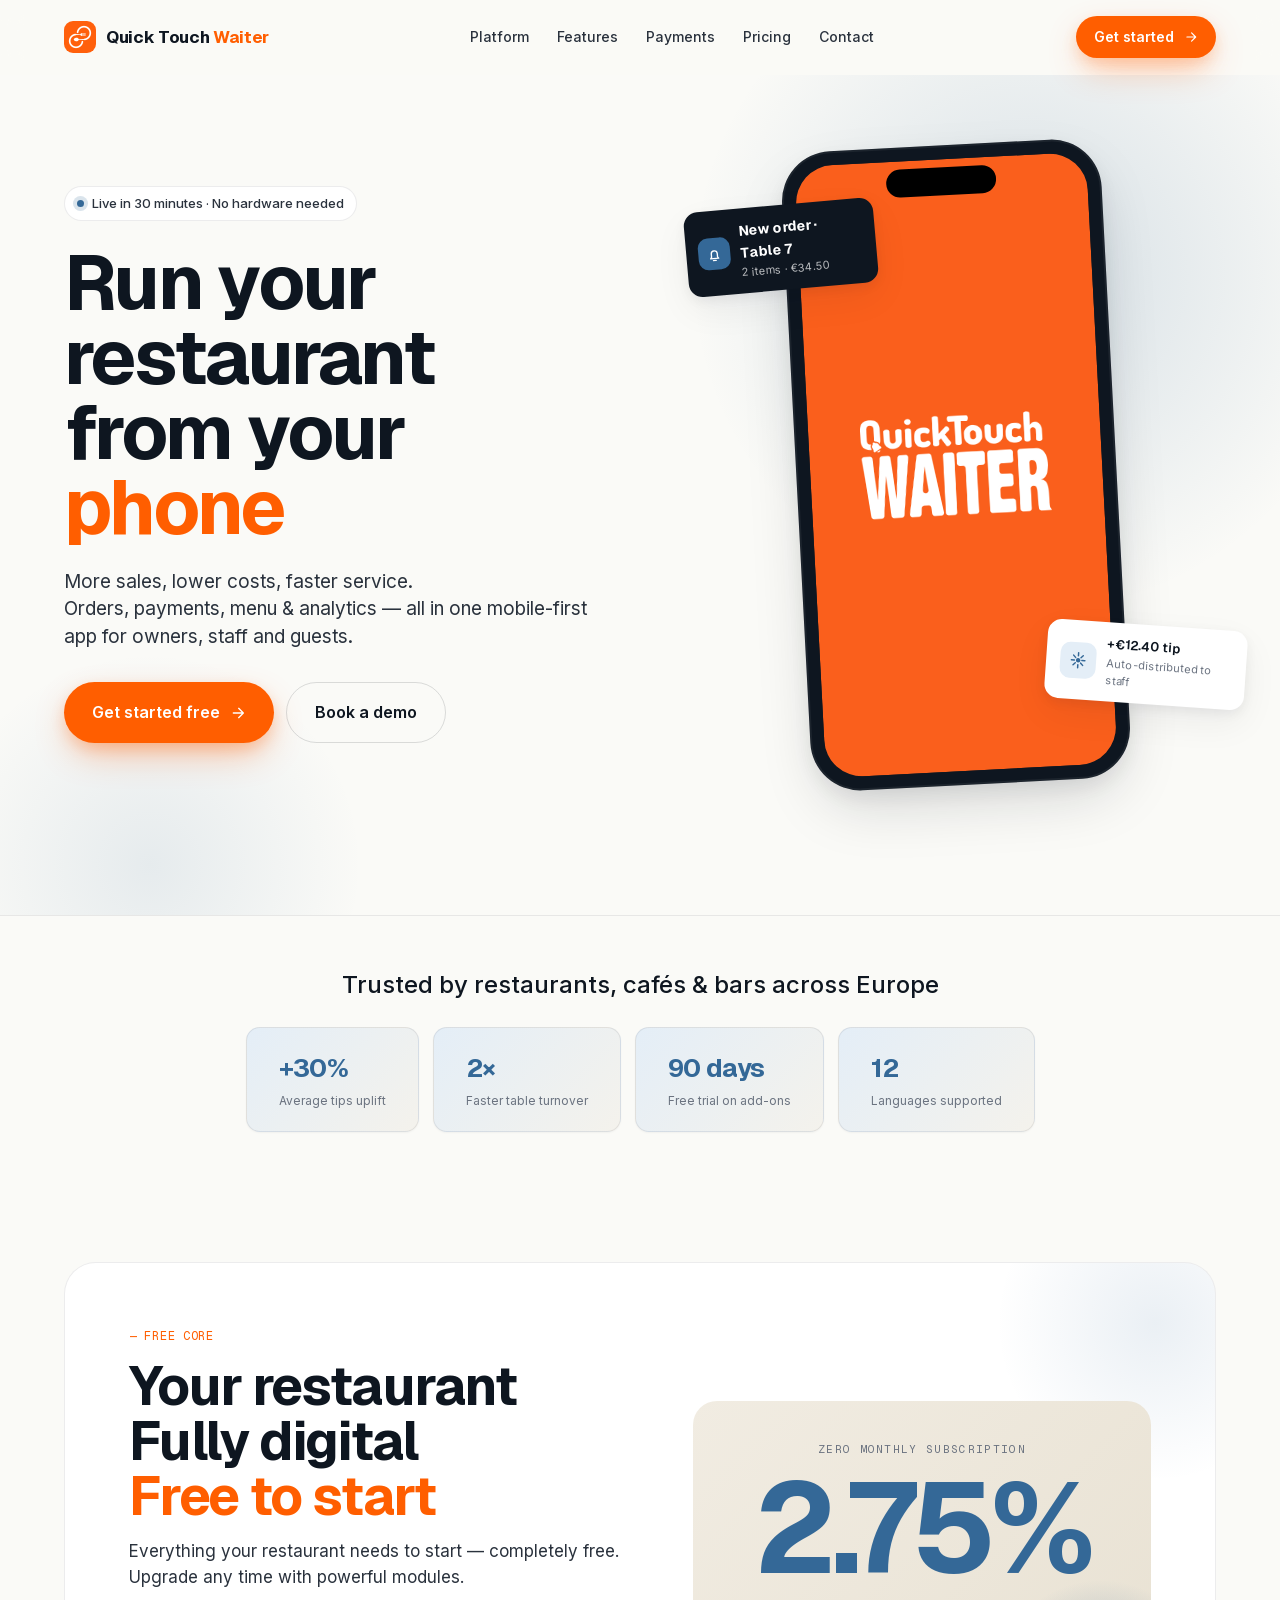
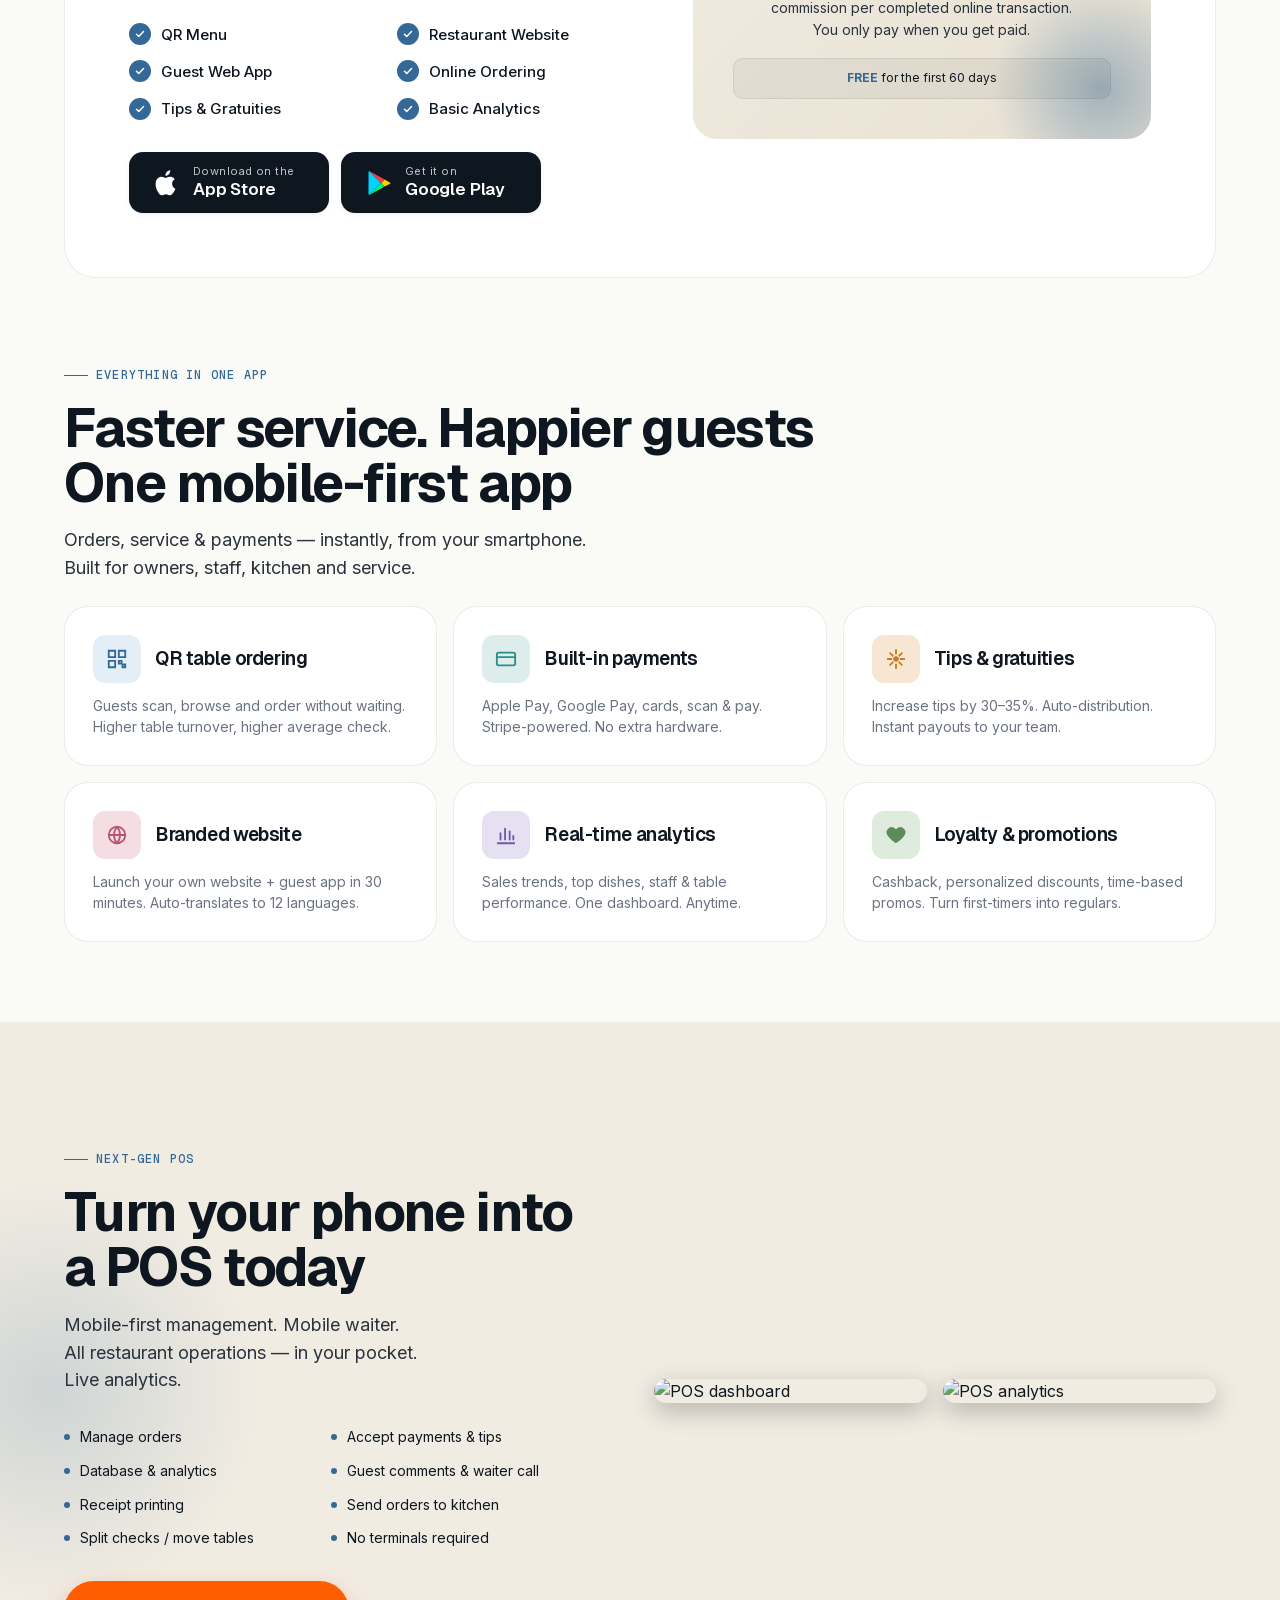
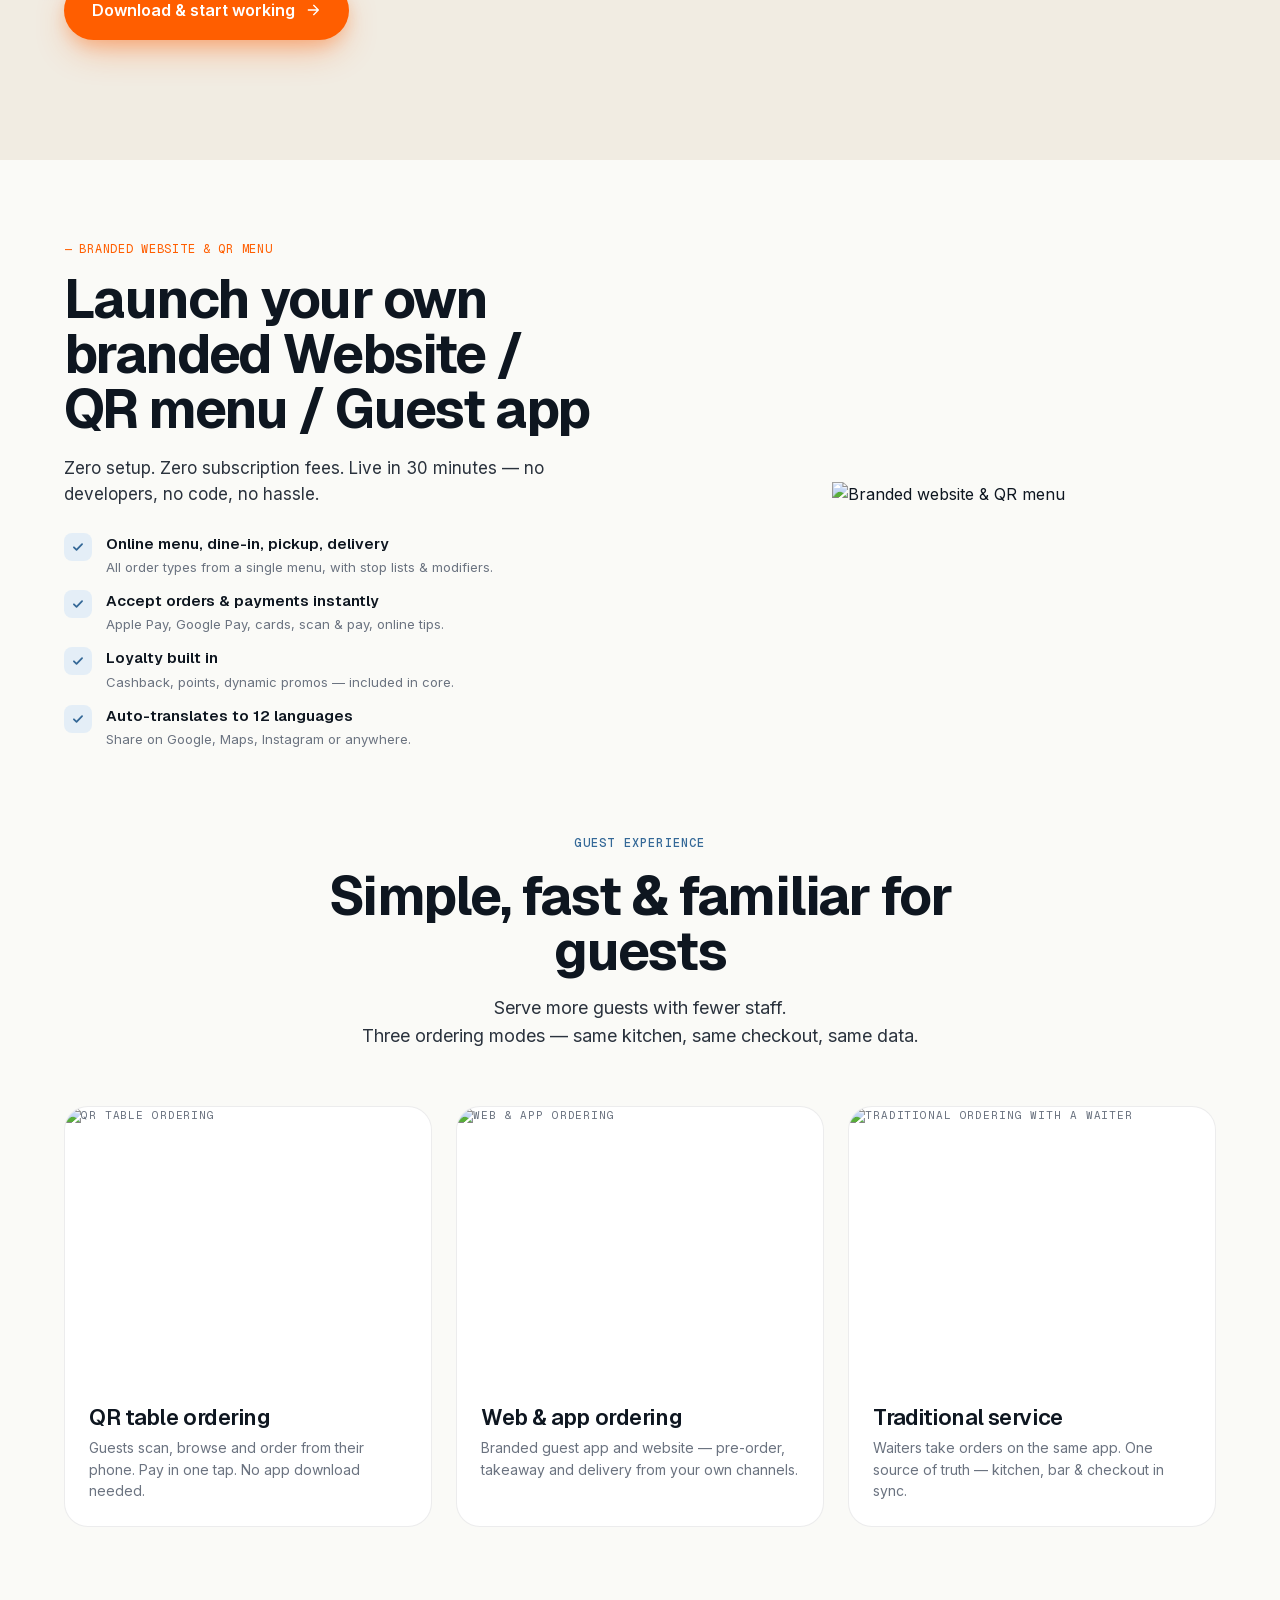
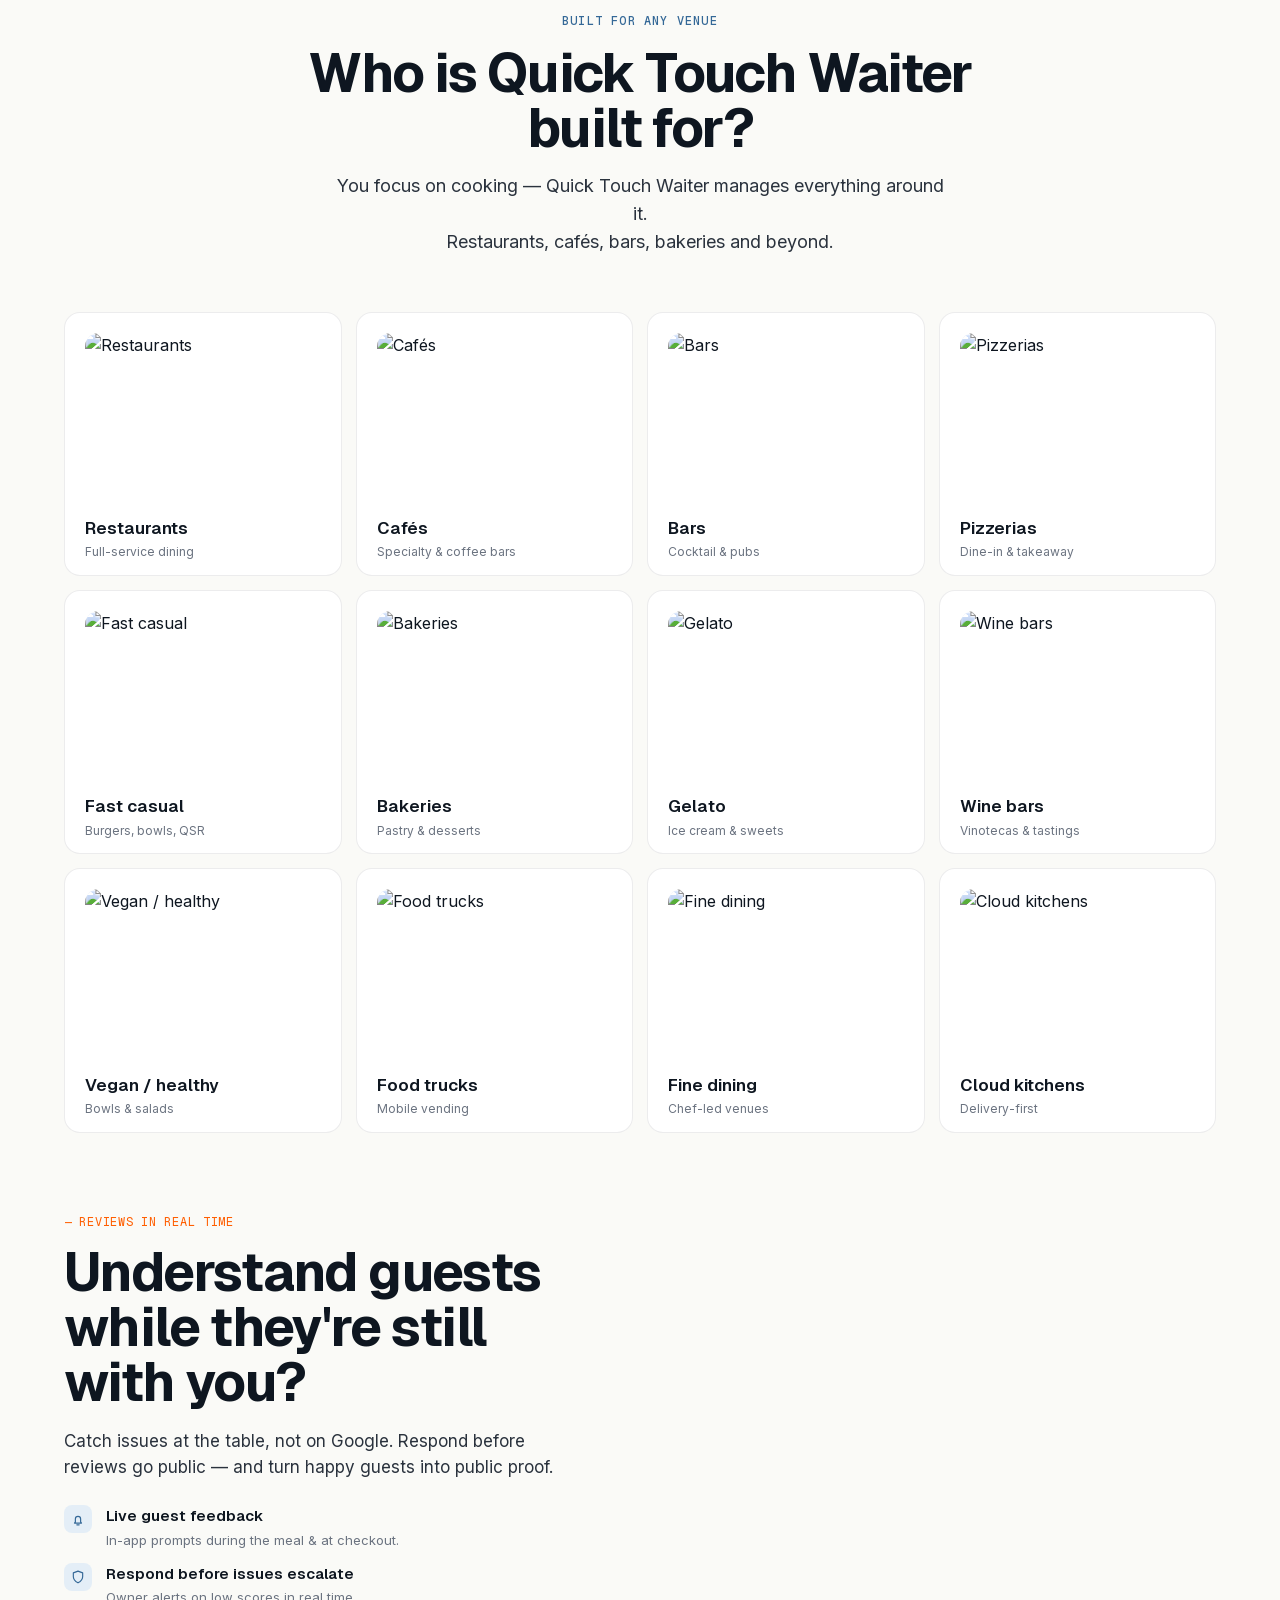
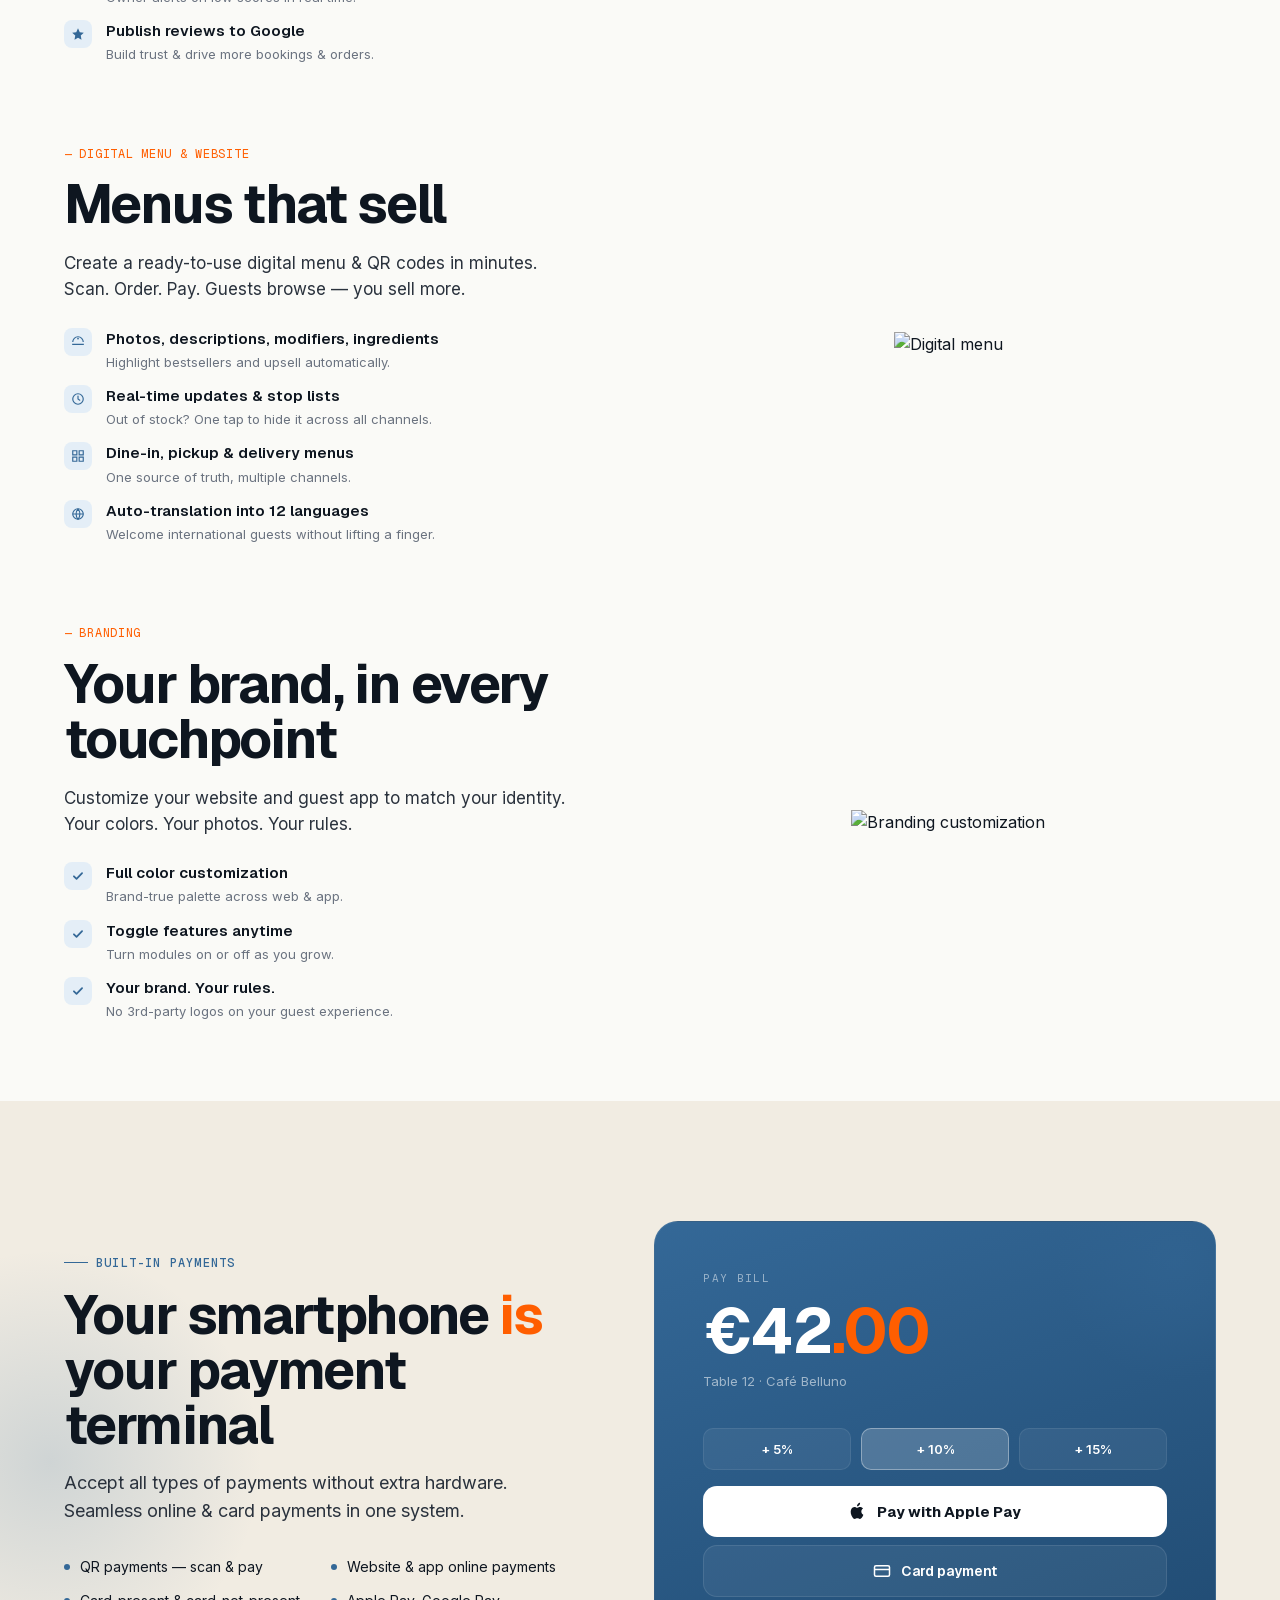
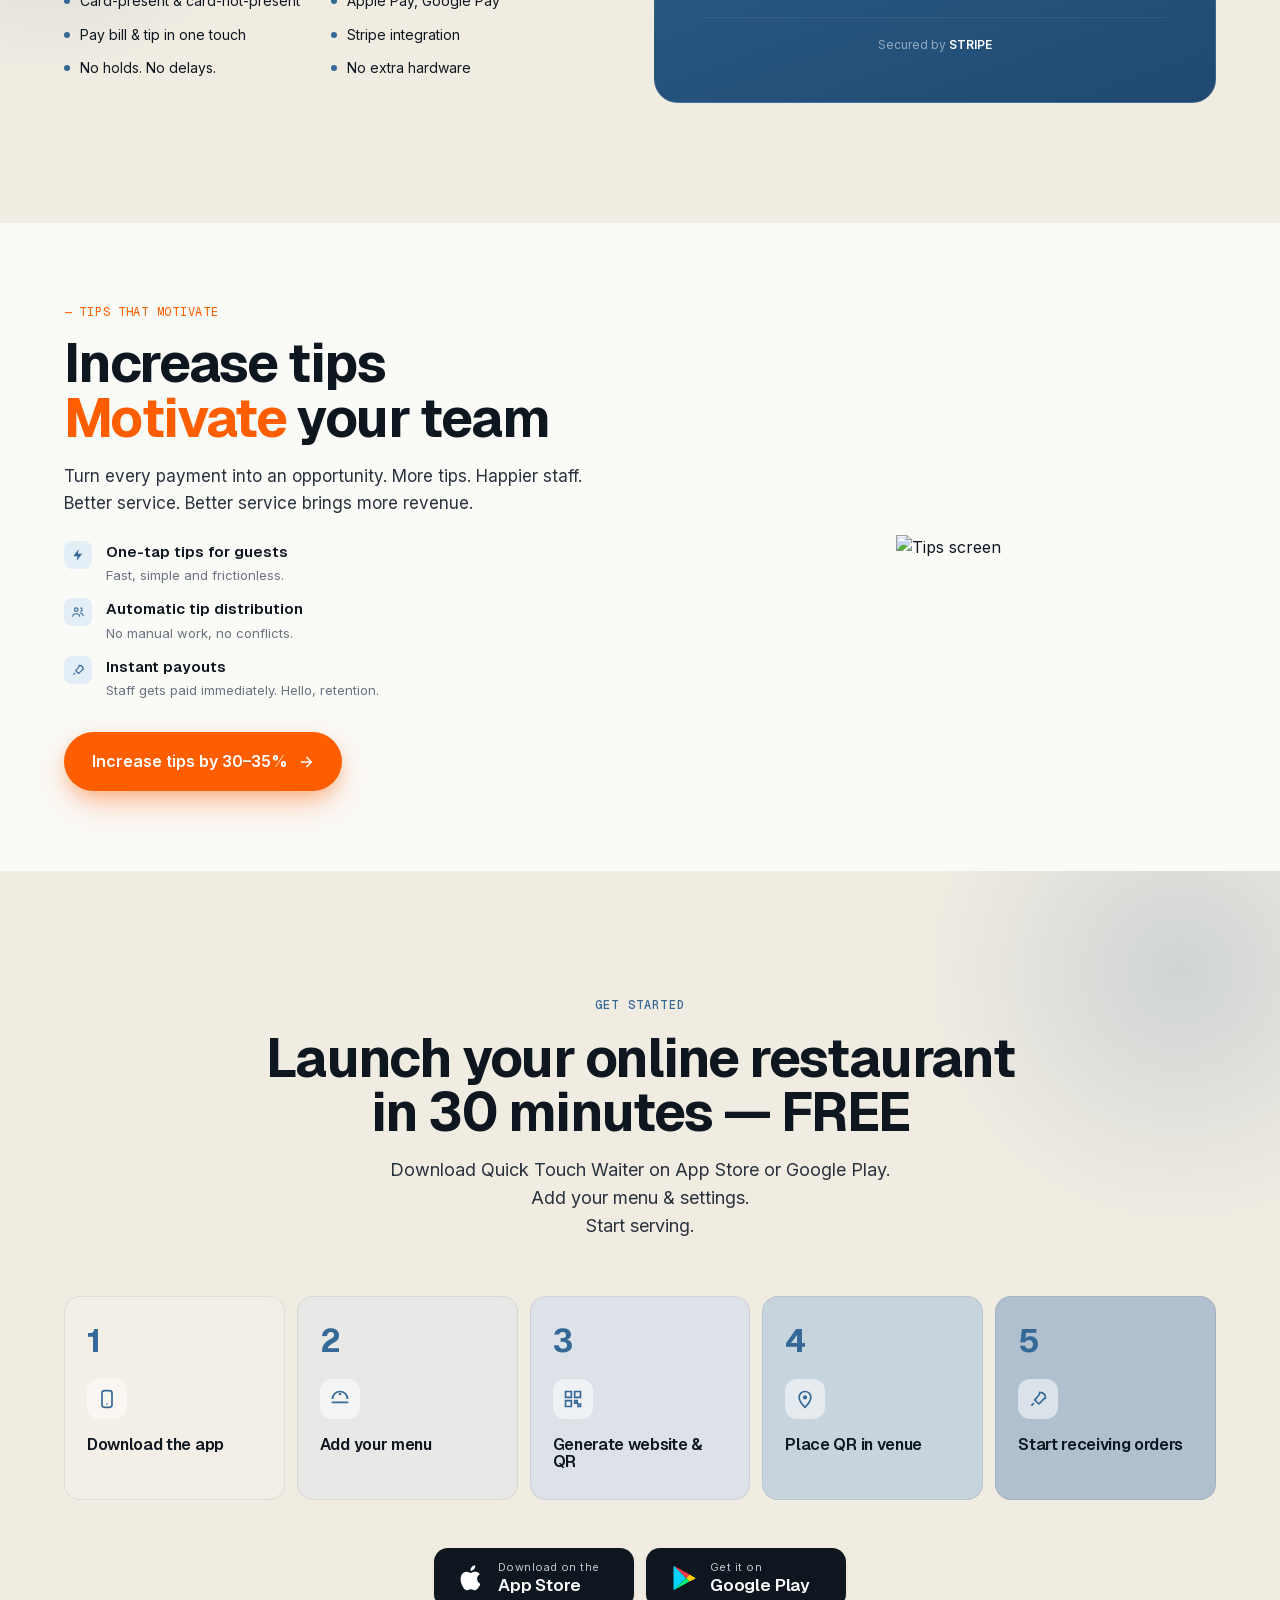
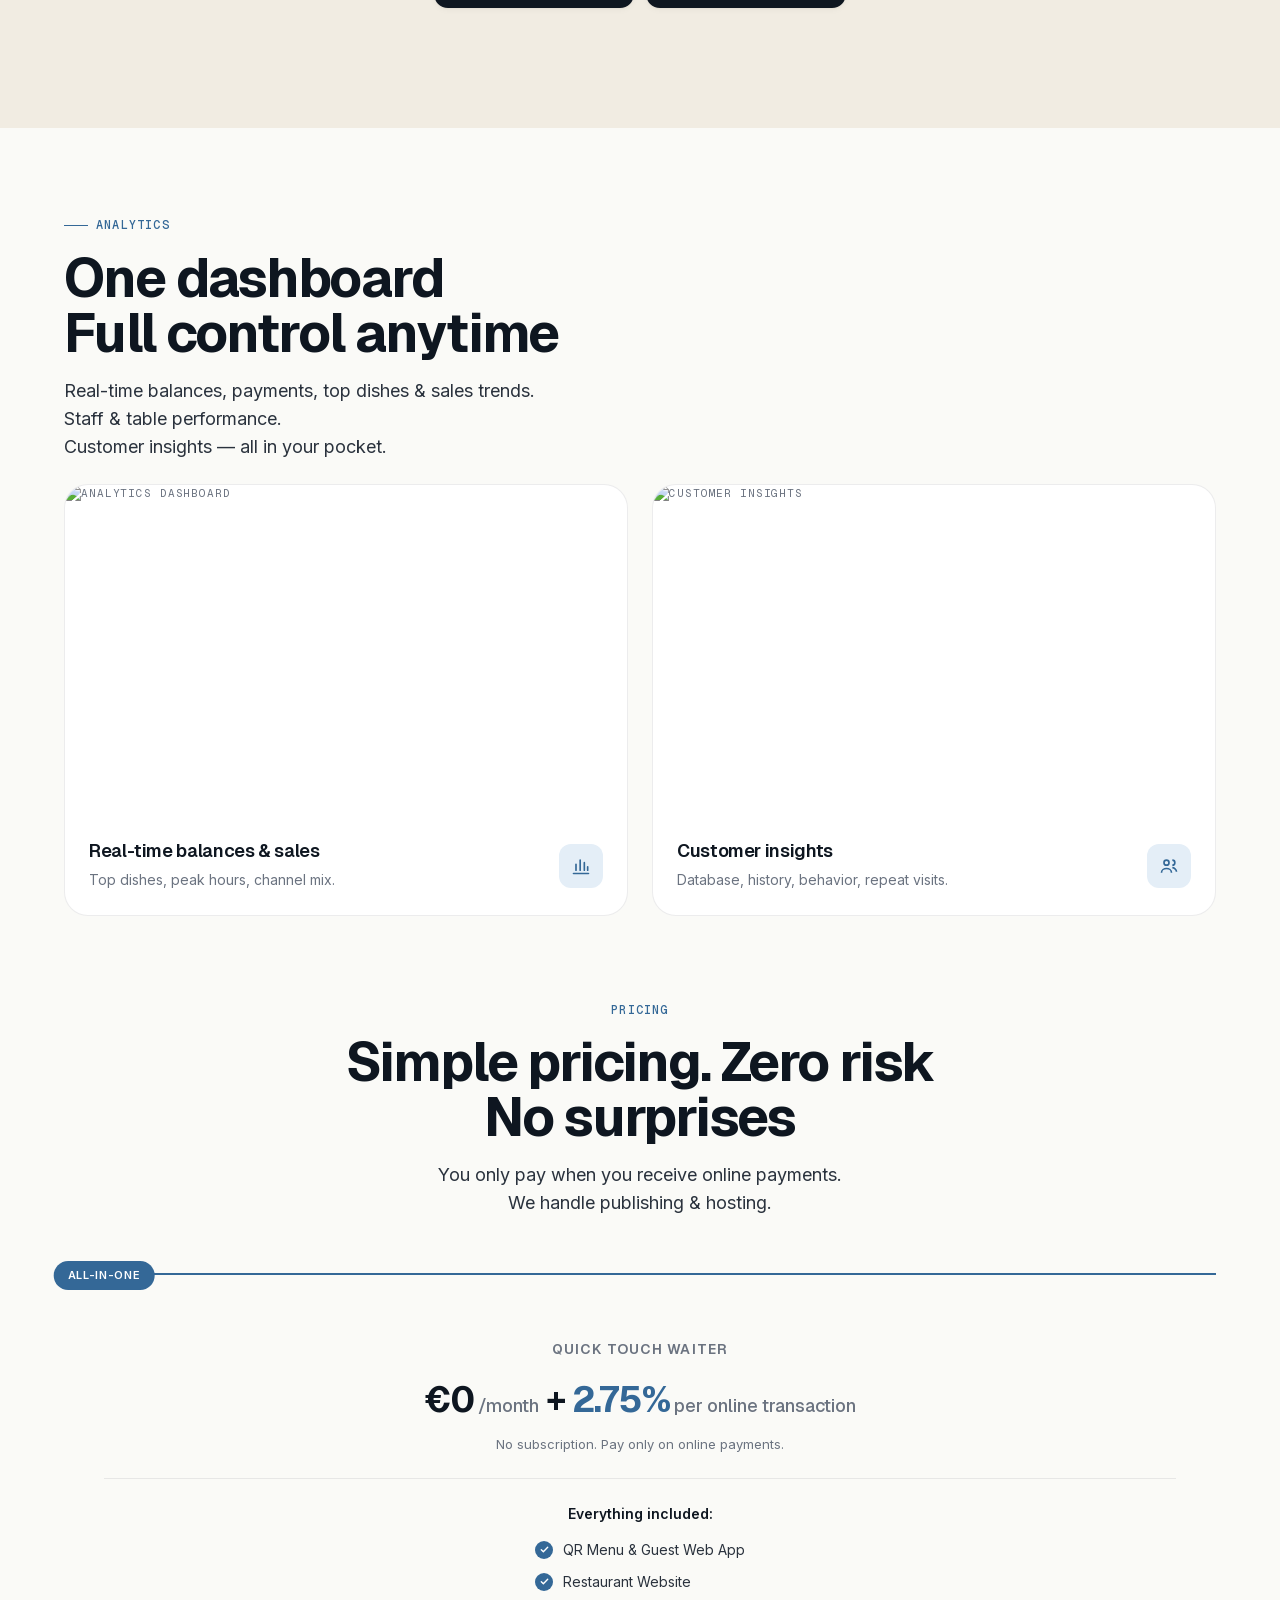
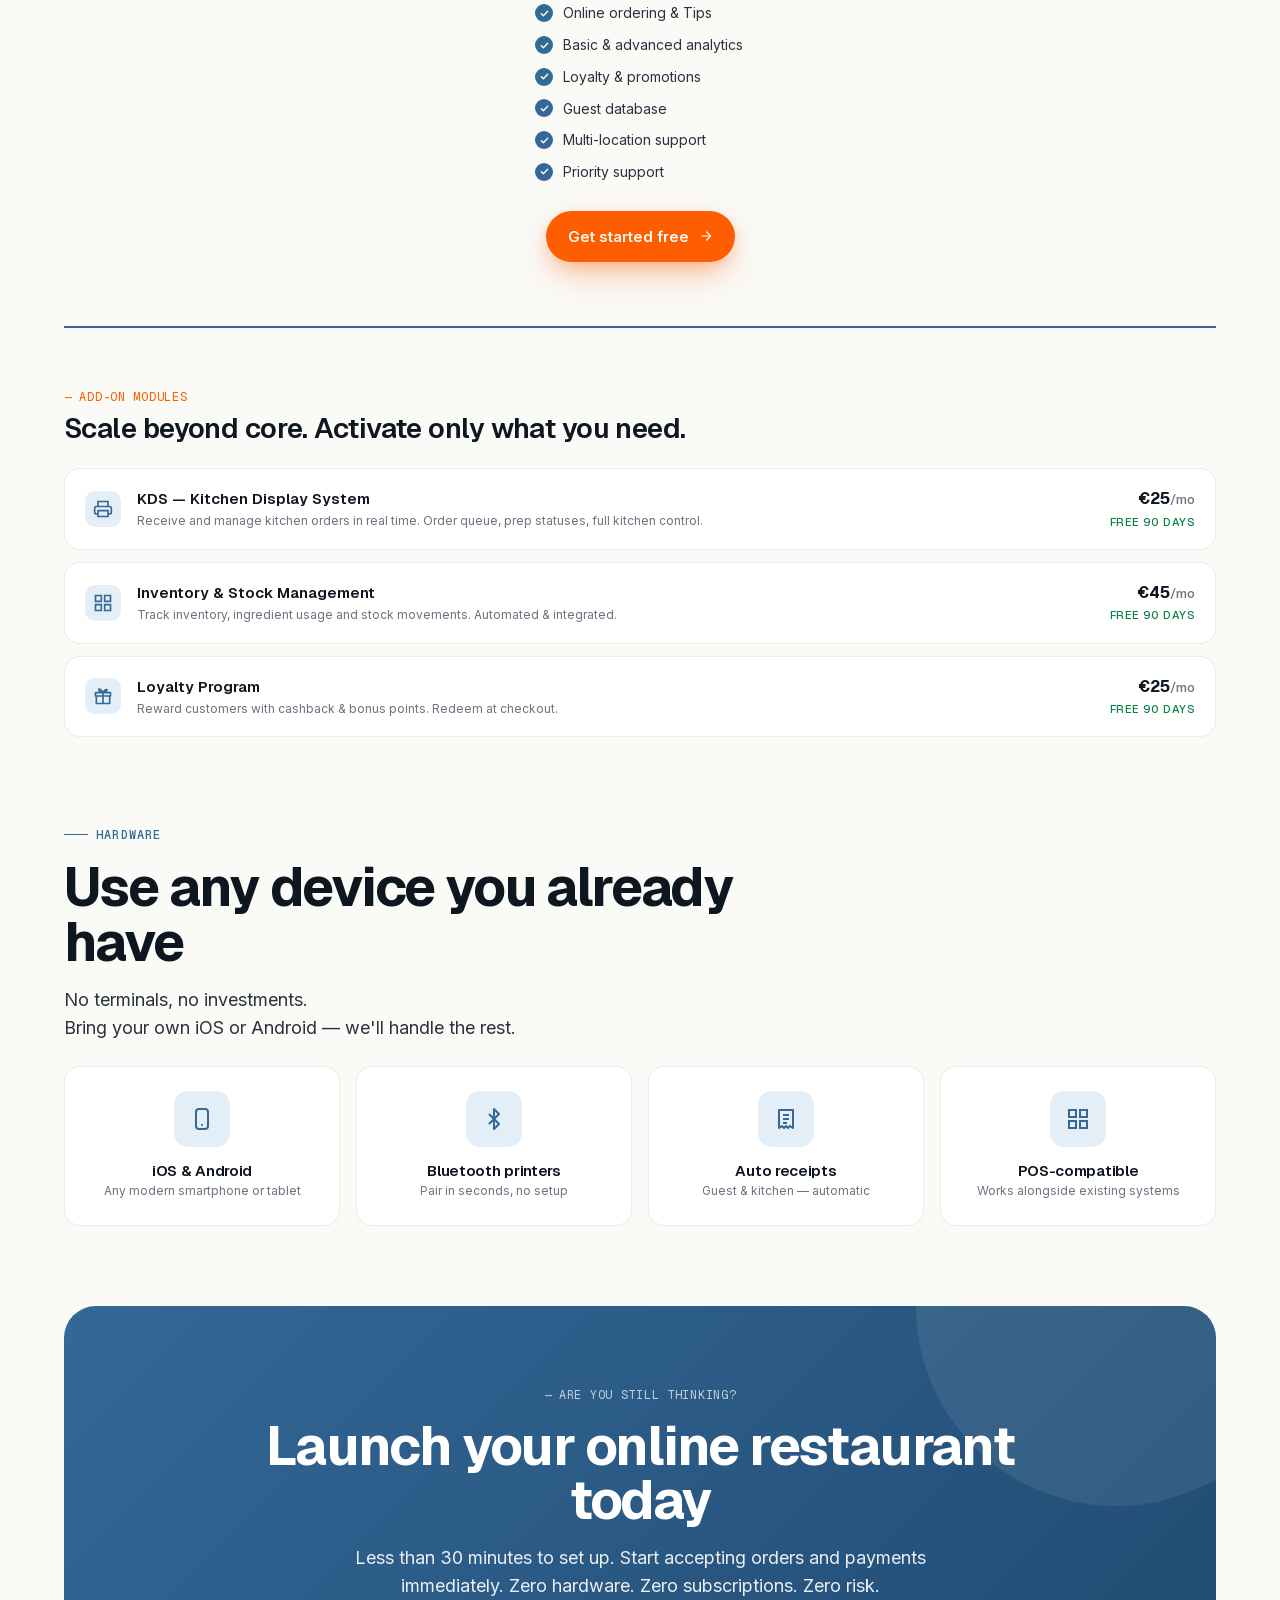
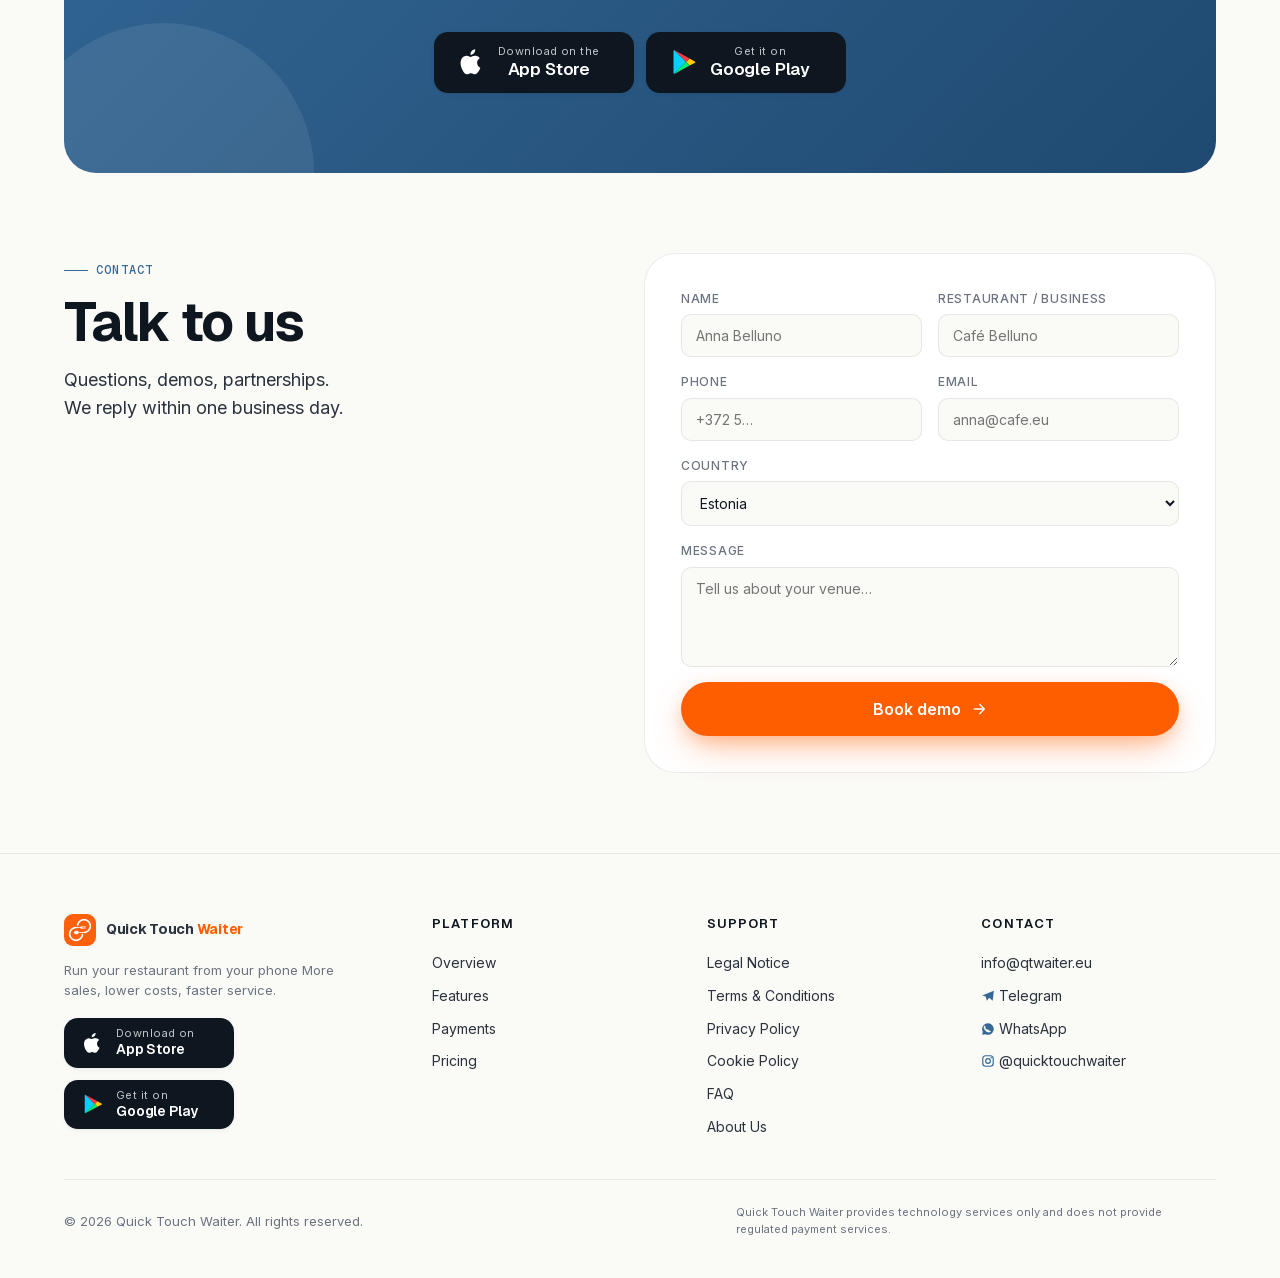
==== commit 8e034fdf: "Add scroll effects and styling for hero section." ====
--- a/index.html
+++ b/index.html
@@ -1,181 +1,1233 @@
 <!DOCTYPE html>
-<html>
+<html lang="en">
+
 <head>
   <meta charset="utf-8">
+  <meta name="viewport" content="width=device-width,initial-scale=1">
   <title>Quick Touch Waiter — Run your restaurant from your phone</title>
-  <style>
-    * { margin: 0; padding: 0; box-sizing: border-box; }
-    body { background: #FAFAF7; display: flex; align-items: center; justify-content: center; min-height: 100vh; font-family: -apple-system, BlinkMacSystemFont, sans-serif; }
-    #__bundler_loading { position: fixed; bottom: 20px; right: 20px; font: 13px/1.4 -apple-system, BlinkMacSystemFont, sans-serif; color: #666; background: #fff; padding: 8px 14px; border-radius: 8px; box-shadow: 0 1px 4px rgba(0,0,0,0.12); z-index: 10000; }
-    #__bundler_thumbnail { position: fixed; inset: 0; width: 100%; height: 100%; display: flex; align-items: center; justify-content: center; background: #FAFAF7; z-index: 9999; }
-    #__bundler_thumbnail svg { width: 100%; height: 100%; object-fit: contain; }
-    #__bundler_placeholder { color: #999; font-size: 14px; }
-  </style>
-  <noscript>
-    <style>#__bundler_loading { display: none; }</style>
-    <div style="position:fixed;bottom:12px;left:12px;font:13px/1.4 -apple-system,BlinkMacSystemFont,sans-serif;color:#999;background:rgba(255,255,255,0.9);padding:6px 12px;border-radius:6px;box-shadow:0 1px 4px rgba(0,0,0,0.08);z-index:10000;">
-      This page requires JavaScript to display.
-    </div>
-  </noscript>
+  <link rel="stylesheet" href="fonts.css">
+
+  <link rel="stylesheet" href="styles.css">
 </head>
+
 <body>
-  <div id="__bundler_thumbnail">
-  <svg viewBox="0 0 1200 800" xmlns="http://www.w3.org/2000/svg">
-    <rect width="1200" height="800" fill="#FAFAF7"></rect>
-    <rect x="500" y="280" width="200" height="200" rx="44" fill="#FF5E00"></rect>
-    <text x="600" y="425" text-anchor="middle" font-family="Geist, Inter, sans-serif" font-weight="700" font-size="140" fill="#fff">Q</text>
-    <text x="600" y="560" text-anchor="middle" font-family="Geist, Inter, sans-serif" font-weight="700" font-size="40" fill="#0E1620">Quick Touch Waiter</text>
+
+  <!-- Reusable SVG icons -->
+  <svg width="0" height="0" style="position:absolute" aria-hidden="true">
+    <defs>
+      <symbol id="i-check" viewBox="0 0 24 24">
+        <path fill="none" stroke="currentColor" stroke-width="3" stroke-linecap="round" stroke-linejoin="round" d="M5 12.5l4.5 4.5L19 7"></path>
+      </symbol>
+      <symbol id="i-arrow" viewBox="0 0 24 24">
+        <path fill="none" stroke="currentColor" stroke-width="2" stroke-linecap="round" stroke-linejoin="round" d="M5 12h14M13 5l7 7-7 7"></path>
+      </symbol>
+      <symbol id="i-bolt" viewBox="0 0 24 24">
+        <path fill="currentColor" d="M13 2 4 14h7l-1 8 9-12h-7l1-8z"></path>
+      </symbol>
+      <symbol id="i-phone" viewBox="0 0 24 24">
+        <rect x="6" y="2" width="12" height="20" rx="3" fill="none" stroke="currentColor" stroke-width="2"></rect>
+        <circle cx="12" cy="18" r="1" fill="currentColor"></circle>
+      </symbol>
+      <symbol id="i-qr" viewBox="0 0 24 24">
+        <path fill="none" stroke="currentColor" stroke-width="2" d="M3 3h7v7H3zM14 3h7v7h-7zM3 14h7v7H3zM14 14h3v3h-3zM18 18h3v3h-3z"></path>
+      </symbol>
+      <symbol id="i-card" viewBox="0 0 24 24">
+        <rect x="2" y="5" width="20" height="14" rx="2" fill="none" stroke="currentColor" stroke-width="2"></rect>
+        <path stroke="currentColor" stroke-width="2" d="M2 10h20"></path>
+      </symbol>
+      <symbol id="i-tip" viewBox="0 0 24 24">
+        <path fill="none" stroke="currentColor" stroke-width="2" stroke-linecap="round" stroke-linejoin="round" d="M12 2v4M12 18v4M3 12h4M17 12h4M5.6 5.6l2.8 2.8M15.6 15.6l2.8 2.8M5.6 18.4l2.8-2.8M15.6 8.4l2.8-2.8"></path>
+        <circle cx="12" cy="12" r="3" fill="currentColor"></circle>
+      </symbol>
+      <symbol id="i-chart" viewBox="0 0 24 24">
+        <path fill="none" stroke="currentColor" stroke-width="2" stroke-linecap="round" stroke-linejoin="round" d="M3 21h18M6 17V10M11 17V5M16 17v-9M20 17v-4"></path>
+      </symbol>
+      <symbol id="i-shop" viewBox="0 0 24 24">
+        <path fill="none" stroke="currentColor" stroke-width="2" stroke-linejoin="round" d="M4 9h16l-1 11H5L4 9zM8 9V6a4 4 0 0 1 8 0v3"></path>
+      </symbol>
+      <symbol id="i-star" viewBox="0 0 24 24">
+        <path fill="currentColor" d="m12 2 3 7 7 .8-5.3 4.7L18 22l-6-3.7L6 22l1.3-7.5L2 9.8 9 9z"></path>
+      </symbol>
+      <symbol id="i-globe" viewBox="0 0 24 24">
+        <circle cx="12" cy="12" r="9" fill="none" stroke="currentColor" stroke-width="2"></circle>
+        <path fill="none" stroke="currentColor" stroke-width="2" d="M3 12h18M12 3a14 14 0 0 1 0 18M12 3a14 14 0 0 0 0 18"></path>
+      </symbol>
+      <symbol id="i-heart" viewBox="0 0 24 24">
+        <path fill="currentColor" d="M12 21s-7-4.5-9.5-9A5.5 5.5 0 0 1 12 6a5.5 5.5 0 0 1 9.5 6c-2.5 4.5-9.5 9-9.5 9z"></path>
+      </symbol>
+      <symbol id="i-bell" viewBox="0 0 24 24">
+        <path fill="none" stroke="currentColor" stroke-width="2" stroke-linecap="round" stroke-linejoin="round" d="M6 19h12l-1.5-2v-5a4.5 4.5 0 1 0-9 0v5L6 19zM10 22h4"></path>
+      </symbol>
+      <symbol id="i-mail" viewBox="0 0 24 24">
+        <rect x="3" y="5" width="18" height="14" rx="2" fill="none" stroke="currentColor" stroke-width="2"></rect>
+        <path fill="none" stroke="currentColor" stroke-width="2" d="m3 7 9 6 9-6"></path>
+      </symbol>
+      <symbol id="i-pin" viewBox="0 0 24 24">
+        <path fill="none" stroke="currentColor" stroke-width="2" d="M12 22s7-7 7-12a7 7 0 1 0-14 0c0 5 7 12 7 12z"></path>
+        <circle cx="12" cy="10" r="2.5" fill="currentColor"></circle>
+      </symbol>
+      <symbol id="i-build" viewBox="0 0 24 24">
+        <path fill="none" stroke="currentColor" stroke-width="2" d="M3 21h18M5 21V8l7-5 7 5v13M9 21v-6h6v6"></path>
+      </symbol>
+      <symbol id="i-clock" viewBox="0 0 24 24">
+        <circle cx="12" cy="12" r="9" fill="none" stroke="currentColor" stroke-width="2"></circle>
+        <path fill="none" stroke="currentColor" stroke-width="2" stroke-linecap="round" d="M12 7v5l3 2"></path>
+      </symbol>
+      <symbol id="i-printer" viewBox="0 0 24 24">
+        <path fill="none" stroke="currentColor" stroke-width="2" d="M6 9V3h12v6M6 18H4a2 2 0 0 1-2-2v-5a2 2 0 0 1 2-2h16a2 2 0 0 1 2 2v5a2 2 0 0 1-2 2h-2M6 14h12v7H6z"></path>
+      </symbol>
+      <symbol id="i-bt" viewBox="0 0 24 24">
+        <path fill="none" stroke="currentColor" stroke-width="2" stroke-linejoin="round" d="m7 7 10 10-5 5V2l5 5L7 17"></path>
+      </symbol>
+      <symbol id="i-rocket" viewBox="0 0 24 24">
+        <path fill="none" stroke="currentColor" stroke-width="2" stroke-linejoin="round" d="M14 4c5 0 7 2 7 7-3 0-3 3-6 5l-2 2-5-5 2-2c2-3 4-3 4-7zM7 17l-3 3"></path>
+      </symbol>
+      <symbol id="i-coffee" viewBox="0 0 24 24">
+        <path fill="none" stroke="currentColor" stroke-width="2" d="M3 9h13a3 3 0 1 1 0 6h-1M3 9v8a3 3 0 0 0 3 3h7a3 3 0 0 0 3-3V9zM7 2v3M11 2v3"></path>
+      </symbol>
+      <symbol id="i-pizza" viewBox="0 0 24 24">
+        <path fill="none" stroke="currentColor" stroke-width="2" stroke-linejoin="round" d="M12 2 3 21h18L12 2zM12 7v0M9 12v0M15 13v0"></path>
+        <circle cx="12" cy="7" r="1" fill="currentColor"></circle>
+        <circle cx="9" cy="13" r="1" fill="currentColor"></circle>
+        <circle cx="15" cy="14" r="1" fill="currentColor"></circle>
+      </symbol>
+      <symbol id="i-burger" viewBox="0 0 24 24">
+        <path fill="none" stroke="currentColor" stroke-width="2" stroke-linejoin="round" d="M3 11a9 9 0 0 1 18 0H3zM3 14h18M3 17a3 3 0 0 0 3 3h12a3 3 0 0 0 3-3"></path>
+      </symbol>
+      <symbol id="i-bar" viewBox="0 0 24 24">
+        <path fill="none" stroke="currentColor" stroke-width="2" stroke-linejoin="round" d="M5 3h14l-7 9zM12 12v7M8 21h8"></path>
+      </symbol>
+      <symbol id="i-fork" viewBox="0 0 24 24">
+        <path fill="none" stroke="currentColor" stroke-width="2" stroke-linecap="round" d="M7 3v7a3 3 0 0 0 6 0V3M10 11v10M16 3c-2 0-3 2-3 5s1 5 3 5h1v8"></path>
+      </symbol>
+      <symbol id="i-hat" viewBox="0 0 24 24">
+        <path fill="none" stroke="currentColor" stroke-width="2" stroke-linejoin="round" d="M6 13a4 4 0 1 1 1-7.8A4 4 0 0 1 12 4a4 4 0 0 1 5 1.2A4 4 0 1 1 18 13H6zM6 13l1 8h10l1-8"></path>
+      </symbol>
+      <symbol id="i-truck" viewBox="0 0 24 24">
+        <path fill="none" stroke="currentColor" stroke-width="2" stroke-linejoin="round" d="M3 5h11v11H3zM14 9h4l3 3v4h-7zM7 19a2 2 0 1 0 0-4 2 2 0 0 0 0 4zM17 19a2 2 0 1 0 0-4 2 2 0 0 0 0 4z"></path>
+      </symbol>
+      <symbol id="i-cake" viewBox="0 0 24 24">
+        <path fill="none" stroke="currentColor" stroke-width="2" stroke-linejoin="round" d="M4 21V11h16v10H4zM4 16c2 1 4-1 6 0s4-1 6 0 4-1 4-1M8 11V7M12 11V6M16 11V7M12 6v-2"></path>
+      </symbol>
+      <symbol id="i-icecream" viewBox="0 0 24 24">
+        <path fill="none" stroke="currentColor" stroke-width="2" stroke-linejoin="round" d="M7 11a5 5 0 1 1 10 0H7zM7 11l5 11 5-11"></path>
+      </symbol>
+      <symbol id="i-leaf" viewBox="0 0 24 24">
+        <path fill="none" stroke="currentColor" stroke-width="2" stroke-linejoin="round" d="M21 3c0 9-6 15-15 15a8 8 0 0 1 0-16h7a8 8 0 0 1 8 1zM3 21l8-8"></path>
+      </symbol>
+      <symbol id="i-wine" viewBox="0 0 24 24">
+        <path fill="none" stroke="currentColor" stroke-width="2" stroke-linejoin="round" d="M7 3h10l-1 7a4 4 0 0 1-8 0L7 3zM12 14v7M8 21h8"></path>
+      </symbol>
+      <symbol id="i-lightning" viewBox="0 0 24 24">
+        <path fill="currentColor" d="M14 2 5 13h6l-1 9 9-12h-6l1-8z"></path>
+      </symbol>
+      <symbol id="i-gift" viewBox="0 0 24 24">
+        <path fill="none" stroke="currentColor" stroke-width="2" stroke-linejoin="round" d="M3 8h18v4H3zM4 12v9h16v-9M12 8v13M12 8c-3 0-5-2-5-3.5S9 3 12 8c3-5 5-3.5 5-3.5S15 8 12 8z"></path>
+      </symbol>
+      <symbol id="i-shield" viewBox="0 0 24 24">
+        <path fill="none" stroke="currentColor" stroke-width="2" stroke-linejoin="round" d="M12 2 4 5v6c0 5 3.5 8.5 8 11 4.5-2.5 8-6 8-11V5l-8-3z"></path>
+      </symbol>
+      <symbol id="i-pause" viewBox="0 0 24 24">
+        <path fill="currentColor" d="M6 4h4v16H6zM14 4h4v16h-4z"></path>
+      </symbol>
+      <symbol id="i-grid" viewBox="0 0 24 24">
+        <path fill="none" stroke="currentColor" stroke-width="2" d="M3 3h7v7H3zM14 3h7v7h-7zM3 14h7v7H3zM14 14h7v7h-7z"></path>
+      </symbol>
+      <symbol id="i-users" viewBox="0 0 24 24">
+        <circle cx="9" cy="8" r="3" fill="none" stroke="currentColor" stroke-width="2"></circle>
+        <path fill="none" stroke="currentColor" stroke-width="2" d="M3 20c0-3 3-5 6-5s6 2 6 5M16 11a3 3 0 1 0 0-6M16 14c2 0 5 2 5 5"></path>
+      </symbol>
+      <symbol id="i-receipt" viewBox="0 0 24 24">
+        <path fill="none" stroke="currentColor" stroke-width="2" stroke-linejoin="round" d="M5 3h14v18l-3-2-2 2-2-2-2 2-2-2-3 2V3zM9 8h6M9 12h6M9 16h4"></path>
+      </symbol>
+      <symbol id="i-dish" viewBox="0 0 24 24">
+        <path fill="none" stroke="currentColor" stroke-width="2" d="M3 12a9 9 0 0 1 18 0M2 16h20"></path>
+        <circle cx="12" cy="6" r="1.5" fill="currentColor"></circle>
+      </symbol>
+      <symbol id="i-tg" viewBox="0 0 24 24">
+        <path fill="currentColor" d="M22 3 2 11l6 2 2 7 4-5 6 5 2-17z"></path>
+      </symbol>
+      <symbol id="i-wa" viewBox="0 0 24 24">
+        <path fill="currentColor" d="M12 2a10 10 0 0 0-9 14.6L2 22l5.5-1A10 10 0 1 0 12 2zm5 14c-.5 1-2 2-3 2-2 0-7-2-9-7-1-2 0-4 1-4.5.5 0 1 0 1.2.6l.7 1.6c.1.3 0 .5-.2.7l-.4.5c.4 1 1.5 2.7 3.5 3.5l.5-.6c.2-.2.5-.2.7-.1l1.7.8c.5.2.5.5.4 1z"></path>
+      </symbol>
+      <symbol id="i-ig" viewBox="0 0 24 24">
+        <rect x="3" y="3" width="18" height="18" rx="5" fill="none" stroke="currentColor" stroke-width="2"></rect>
+        <circle cx="12" cy="12" r="4" fill="none" stroke="currentColor" stroke-width="2"></circle>
+        <circle cx="17.5" cy="6.5" r="1.2" fill="currentColor"></circle>
+      </symbol>
+      <symbol id="i-apple" viewBox="0 0 24 24">
+        <path fill="currentColor" d="M16.4 12.7c0-2.7 2.2-4 2.3-4-1.2-1.8-3.2-2-3.9-2-1.6-.2-3.2 1-4 1s-2-1-3.4-1c-1.7 0-3.4 1-4.3 2.6-1.8 3.2-.5 8 1.3 10.6.9 1.3 1.9 2.7 3.3 2.7 1.3 0 1.8-.9 3.4-.9s2 .9 3.4.9c1.4 0 2.3-1.3 3.2-2.6 1-1.5 1.4-3 1.4-3.1-.1 0-2.7-1-2.7-4.2zM13.7 4.4c.7-.9 1.2-2.1 1.1-3.4-1 0-2.3.7-3 1.5-.7.8-1.3 2-1.1 3.2 1.1.1 2.3-.6 3-1.3z"></path>
+      </symbol>
+      <symbol id="i-android" viewBox="0 0 24 24">
+        <path fill="currentColor" d="M5 9c0-2 1-4 2.5-5L6 2l1.5 2.5C8.5 4 10 3.5 12 3.5s3.5.5 4.5 1L18 2l-1.5 2C18 5 19 7 19 9H5zM3 11h18v8a2 2 0 0 1-2 2H5a2 2 0 0 1-2-2v-8zm5 12v3M16 23v3M1 13v6M23 13v6"></path>
+        <circle cx="9" cy="6.5" r=".7" fill="#fff"></circle>
+        <circle cx="15" cy="6.5" r=".7" fill="#fff"></circle>
+      </symbol>
+      <symbol id="i-googleplay" viewBox="0 0 24 24">
+        <path fill="#00D2FF" d="M3.609 1.814L13.792 12 3.61 22.186a.996.996 0 0 1-.61-.92V2.734a1 1 0 0 1 .609-.92z"></path>
+        <path fill="#FFCE00" d="M16.81 15.012l-2.99-3.012 2.99-3.013 4.4 2.502c.71.402.71 1.018 0 1.42l-4.4 2.103z"></path>
+        <path fill="#FF3A44" d="M3.609 1.814l13.198 7.18-2.99 3.006L3.609 1.814z"></path>
+        <path fill="#00F076" d="M3.609 22.186l10.215-10.18 2.99 3.006L3.609 22.186z"></path>
+      </symbol>
+    </defs>
   </svg>
-</div>
-  <div id="__bundler_loading">Unpacking...</div>
-
-  <script>
-    
-document.addEventListener('DOMContentLoaded', async function() {
-  const loading = document.getElementById('__bundler_loading');
-  function setStatus(msg) { if (loading) loading.textContent = msg; }
-
-  // Error sink persists across replaceWith since it's on window, not the DOM.
-  window.addEventListener('error', function(e) {
-    var p = document.body || document.documentElement;
-    var d = document.getElementById('__bundler_err') || p.appendChild(document.createElement('div'));
-    d.id = '__bundler_err';
-    d.style.cssText = 'position:fixed;bottom:12px;left:12px;right:12px;font:12px/1.4 ui-monospace,monospace;background:#2a1215;color:#ff8a80;padding:10px 14px;border-radius:8px;border:1px solid #5c2b2e;z-index:99999;white-space:pre-wrap;max-height:40vh;overflow:auto';
-    d.textContent = (d.textContent ? d.textContent + String.fromCharCode(10) : '') +
-      '[bundle] ' + (e.message || e.type) +
-      (e.filename ? ' (' + e.filename.slice(0, 60) + ':' + e.lineno + ')' : '');
-  }, true);
-
-  try {
-    const manifestEl = document.querySelector('script[type="__bundler/manifest"]');
-    const templateEl = document.querySelector('script[type="__bundler/template"]');
-    if (!manifestEl || !templateEl) {
-      setStatus('Error: missing bundle data');
-      console.error('[bundler] Missing script tags — manifestEl:', !!manifestEl, 'templateEl:', !!templateEl);
-      return;
-    }
-
-    const manifest = JSON.parse(manifestEl.textContent);
-    let template = JSON.parse(templateEl.textContent);
-
-    const uuids = Object.keys(manifest);
-    setStatus('Unpacking ' + uuids.length + ' assets...');
-
-    const blobUrls = {};
-    await Promise.all(uuids.map(async (uuid) => {
-      const entry = manifest[uuid];
-      try {
-        const binaryStr = atob(entry.data);
-        const bytes = new Uint8Array(binaryStr.length);
-        for (let i = 0; i < binaryStr.length; i++) bytes[i] = binaryStr.charCodeAt(i);
-
-        let finalBytes = bytes;
-        if (entry.compressed) {
-          if (typeof DecompressionStream !== 'undefined') {
-            const ds = new DecompressionStream('gzip');
-            const writer = ds.writable.getWriter();
-            const reader = ds.readable.getReader();
-            writer.write(bytes);
-            writer.close();
-            const chunks = [];
-            let totalLen = 0;
-            while (true) {
-              const { done, value } = await reader.read();
-              if (done) break;
-              chunks.push(value);
-              totalLen += value.length;
-            }
-            finalBytes = new Uint8Array(totalLen);
-            let offset = 0;
-            for (const chunk of chunks) { finalBytes.set(chunk, offset); offset += chunk.length; }
-          } else {
-            console.warn('DecompressionStream not available, asset ' + uuid + ' may not render');
-          }
-        }
-
-        blobUrls[uuid] = URL.createObjectURL(new Blob([finalBytes], { type: entry.mime }));
-      } catch (err) {
-        console.error('Failed to decode asset ' + uuid + ':', err);
-        blobUrls[uuid] = URL.createObjectURL(new Blob([], { type: entry.mime }));
-      }
-    }));
-
-    const extResEl = document.querySelector('script[type="__bundler/ext_resources"]');
-    const extResources = extResEl ? JSON.parse(extResEl.textContent) : [];
-    const resourceMap = {};
-    for (const entry of extResources) {
-      if (blobUrls[entry.uuid]) resourceMap[entry.id] = blobUrls[entry.uuid];
-    }
-
-    setStatus('Rendering...');
-    for (const uuid of uuids) template = template.split(uuid).join(blobUrls[uuid]);
-
-    // Strip integrity + crossorigin — blob URLs from a file:// document inherit
-    // a null origin, so crossorigin forces a CORS fetch that SRI then rejects.
-    // The manifest bytes are ours; SRI protects against CDN compromise, not this.
-    template = template.replace(/\s+integrity="[^"]*"/gi, '').replace(/\s+crossorigin="[^"]*"/gi, '');
-
-    const resourceScript = '<script>window.__resources = ' +
-      JSON.stringify(resourceMap).split('</' + 'script>').join('<\\/' + 'script>') +
-      ';</' + 'script>';
-    // Inject after <head> so the DOCTYPE stays first; prepending the script
-    // would push the parser into quirks mode. DOMParser always emits a <head>
-    // (synthesizing one if the source HTML omitted it) but may carry
-    // attributes through, so match the full opening tag. slice() rather than
-    // replace() keeps us clear of $-pattern substitution in resourceScript.
-    const headOpen = template.match(/<head[^>]*>/i);
-    if (headOpen) {
-      const i = headOpen.index + headOpen[0].length;
-      template = template.slice(0, i) + resourceScript + template.slice(i);
-    }
-
-    // Parse the template and swap the root element. Scripts inserted via
-    // DOMParser/replaceWith are inert per spec — re-create each with
-    // createElement so they execute, awaiting onload for src scripts to
-    // preserve ordering (React before ReactDOM before Babel before text/babel).
-    const doc = new DOMParser().parseFromString(template, 'text/html');
-    document.documentElement.replaceWith(doc.documentElement);
-    const dead = Array.from(document.scripts);
-    for (const old of dead) {
-      const s = document.createElement('script');
-      for (const a of old.attributes) s.setAttribute(a.name, a.value);
-      s.textContent = old.textContent;
-      // text/babel scripts with a src: fetch and inline. transformScriptTags
-      // does XHR against the src, but blob:null/ from a file:// origin is
-      // silently dropped. Inlining makes it a plain inline babel script,
-      // which transformScriptTags handles unconditionally.
-      if ((s.type === 'text/babel' || s.type === 'text/jsx') && s.src) {
-        const r = await fetch(s.src);
-        s.textContent = await r.text();
-        s.removeAttribute('src');
-      }
-      const p = s.src ? new Promise(function(r) { s.onload = s.onerror = r; }) : null;
-      old.replaceWith(s);
-      if (p) await p;
-    }
-    // Babel standalone auto-transforms type=text/babel on DOMContentLoaded,
-    // which fired before we swapped the document. Trigger manually if present.
-    if (window.Babel && typeof window.Babel.transformScriptTags === 'function') {
-      window.Babel.transformScriptTags();
-    }
-  } catch (err) {
-    setStatus('Error unpacking: ' + err.message);
-    console.error('Bundle unpack error:', err);
-  }
-});
-
-  </script>
-
-  <script type="__bundler/manifest">
-{"320e52e6-b1ba-424d-8bb4-d1da82e473d5":{"mime":"font/woff2","compressed":false,"data":"d09GMgABAAAAADlUABMAAAAAbUgAADjkAAEAAAAAAAAAAAAAAAAAAAAAAAAAAAAAGoNHG59UHCg/SFZBUoQFP01WQVI8BmA/U1RBVIE4AIJAL34RCAq8RK8gC4ISADDUagE2AiQDhBYEIAWIIgeJJRtCZDXMs86N2wF8ZyWbbHagho2D4DZgEkXpJl1B9v9/TzpkbHDdAPgtCxRthGyyGh3sEDsRiUzO7ECNzCEezhE2hkUnujBp44FMegSxWTwpZIM0R4mk+XAzKIS8yJXS/tZryqfP9bP8azv0mfIIrhL0khBdQZCl9/Le5zW67ljKk66e9vYdt0Mt/N2quMkRGvskl4d/9vffPufer5GUASQQSQhlQps1mYnsRJwmvB9oW/0bQqF1xA7ExDXBBIQZooYhtRFUFMXsrfrrXuXWVWxeJOtluFcb6XX8P97N/k8CCSGIJUEsDQTRAkGtW6pUlt1rIln2yuez7zf/4tarvutdLaVi5L65/JndTe4ys5ukQPhZET8fuqRtiuA+qZ69b78CloSOULIznX/ctI9VUvNrZ852d70eU+3OmHEm1pQzdSZ9W+1ahoQWghUp/AAREiRAEPsxt74XeWkbWphhmL9ioinM+um4ZxGD+a6YFamk4an/g9+d2Ucl9E8U2BcONChI4LmEmLYQvGO/2/ZFMWkLKe4mEOMPGU08QjMJkQL495/0/jszdxQ/+GsBV1nURSZvWVEuJSQL9v/p+eHYR/AeOA2jo6Ag0hJUQ83HyMkqBQbYI0DHhtnWxhkniufvVS3b/wBR6RIpbUAJjo4eOHPHReNcNOfpU+WiAz8gEsAnVgC1GoFBK4YNpCitQVK6hYJvCOqC0sUqJIeQq79aB0iXIG3SOm6u7FyFFKq7yuPOpYumTKEoSxNhi6n3Jy8uGOAMlqAQwhLc5uMvCNVUGNMa1/JPcSOtffBxJzDLgzA+YD4odENN+FOAcJ6M9MzyFUtq1JSaHPz7vi3flbIME+AoGMaAY7bgdv9q9/2pnUxGu6HLzeP5qOsIcIwqFMesu/011jWm1oy1bSYiwQ+hiOsZ18kCFSqfvQrYgYJrSSPip68sRCI3RKo0RLkpCA0thJ4RwoyEsGuGaOWB6DYDsWABYsUKKgQC1EIqZxwBMQEVxCgQLYAWngMSCCXfOGsm4DrkrnlYmNmGBPqCXSRRcvJcuoOex/zTv5CNtVrZbq6Cq+NWcKui7dHl0RWx5qudV5ettawtX1s5qBh4g90G8wbzB2uH4qEYZof7DZcMt2xUbey36RBagr0pNwubczcXbvZuLdiSb/[base64]/EfQXcvRD30zbcD1nkYJ5PlCBmBsrG1YF+ECRNCnhKckM0ZhUPQtC2D8+AlH9NvJDyMg7ztipNEZKqSNCh1M8gd2jplgZahn5fJpXky5VGd6mMSEee/x9H7PCFWxjEkFgkFPBxMWkg1pUT6hPu5AXRPK5RPOQv7vfm5mzN+M/esIUqKpKTpPD0J/jPd/AlvA0nHUWNxQaxgEQ/qB7ueA5DQgi+Uuyl4axPdNS/vUlge3Zu1JvJPjEA/tsV3179grg23oj4NXrVXBptTQNpERXxVnHKwCMNSB98o1AIljyUcmDLGPV+Em9XLspM/lphmV1m1rDLgZwUKTZHRRPlZhlJXoWXrUjL7M56Qfr3xIbJOSnMcmtHRCWqTJUKKXKSI03yiPqls17M5RXGaxK+MCvMfgR9OfK1DG3HMDZ88hsmSDzazd/GskXU6DYCUntDcrm4FVDFI4qhuy6bUohrkDC3iE5Iz4BWK7JG9b2LUrW86uS0X3kqymTK0p2h9+4SQB5YfshO+b/[base64]/7K0nfJKRqmtAW6PE9c0jAABUQ0lNPGx9j8QoAcDLPOOyYzsVQI+RpmTMmsH9EJb7AMwg05tzxl7wJQDq9vcMwekOMJhxCAMg5GsAcvUXpcN6XmKNmsGM391x27KkQ96uDC4tuOIxGENMxH8yiyURs+Q2u+EPanwn+87+5p49qEP3ZJ/PMs4HcFkf2RlvZY4OYnolVZ7LLAbqWsS8Zz8mYXki7nFJkD4G9hdbO/hO9gfkbqmskgdbcCpL/L67uyXoOiniCimpx00uTUpbWSGGltn+dYmPsqtOqaSQTFseQ5PKBTkJU9geW0fJpSeXxpY0JrgBme1ghnewyQJWFzM9OUjcX23IUsh34Wp/[base64]/Z0HMFMZbMg/TOwywdGkxp42XTyp2gGXjVlwx5xylXNVqWohihVYc7kK1FBb2MGpQh1hojEzNTaSADtfSRpkw1NcfSHwB2BtBy8lgXsHYbeahUxK7R4/[base64]/Y0lDefteLiNI5geXEgGrd/+V8XxYflKBfwt+ZB750ZyEWTxudgBYaW+nT4a7PdjSBh51JSlqWSwNuMxU5TBkKryinCWWhWUubTdOXqCa97xiFYoC1u0izy0pyqSiz6hMNe1UoljQEMQaqQF2jBsny9GGnY6jCIRKGSpGAqPWV2HT65jFlgXrtEEJ+RSE5LRksOp1XoFRSRRyXK04USUdJpkpAVXgZ/eeVKi0NhDbf7wqeAgUYTJqMQqD8nx+82Gv+vKOXLV+14wG2fcbWn/RAAi29z/hI1qPjTw8ejz2e/BzrJdlL08HCtdS15rWONc/rE2//9/aQt0ve8b0v/rDmo8KPMz7O+tS0Pn7O+hnvc/eAZ+/zeX1yf7f/Iv8ydMMz4cOEj1hGrCbOJTYRW4m7AkygO9AbuCBoCHYGe4N9wa1kL7mZ3E6Vqf30NFNirghn2E3cxVFNdHdsfq03KK4j63sO921Mbc/vJB5PnwJU+eoPcWrtTvg76bE6uO/bMzzJQIMsaKVkNOTxBqiuB7RUxF50kKdrA6bpdx5LiFMjD+YkV9S6KAs/ZBp4AVIejOzbfycovoaQFHAGkM0aBLoMOUwqDFogj9YDunetdxgB8INpLgqSCSHAisiZRGjlM24ZAojmbgflzpb+FWqdPCj4jNjsHc4r9tH2+QV2dqxtYWf3zq6Tku0+y34A2ZsFYEh6Jy3sWBN5QNJpkn7seVLU3e1FRExFaHEn/VQdWdlS7juPPxipDFxHB1r7k3EkR17uPY+9o+U7vO/tK9Id9LcEf9/kL/y2FxB/JWgGjAe2uN9hgO68piVraqDQSKlOPRWRoLQSOwcnlzEcno9fQEhGVk5eQVFVRVkLBqelo2dgRrCysXNw8erWo5dPn0ED/EZNmWZBmmE0YtiYcRMChkxq4uTRL8UijVkI0AQKIaDEijeOI46TJHVKRJZAVW2x1UBx0SrRGErRJrHIMES7xAu/[base64]/aS9/0qp81wend5xynYdXzv1Ai1o5kzpdjeui3E8l2sz7SqVlxBu05Dq1Kg11iR1ufNVWx5atZYenJ4bWhidWSFc56kSAcZp2zxFStc/A/Va4Oi+tp2LNuI8JKbqdj+mfb/bxlhsMtTBf+Daf3bGXFok/+wZUDDvVjWYHHEHJKsSB7WR0WtqbqDUYwdQ8lie5vmyfz1G1oTNKU8SxSU6B18yMQhmjo3SkJ2R/JH7q7zn7D812LBPw/ZMLhV14L7a0n+9Sj6pgg9IMVZyqWMkxKlSVjZPx3H5TezU61RTSfYfpcZrn6zmXT8OdbdmKLyzjD4PKQYaea6gnsHwOGtnvDOp8uRBbpjRkf4bDA1XcGy5Opvj71WKslyXal/jAAfmD/j+Z62p0iKISwHOSy0OKx/8bJC7038am8QsVOWCjfNdsc3+zpf/unnmUr5aNL+5bbg2m8/e5sB7q8/Diy1D/WxFN1hnImCkECxZR9NiVOcuGEgsktxQpRSNBDtpHos5shQy/dYnBnFQOhCbCyd3PiDlxZ5Yb7MYWUWl3h+oVNtd+vM//YHGB45ifSdWqP7bHOnWr48lz2ylmm6k1rjS2V2ynfzzWNtr3iig+84p89GHJpFXnArW7rE84xT+feO3Cgb08kfnE7/2HVQ8Rt8pvjmzKUeCk21AYoMOO+Yyz7XyJa+zyHy0Vf/XzR1HPEptkdbpX6pzlK+DWb0y+2QvH+l9QhlYqt6T5c9v8JCLxtBy7e6/NoeWJZXhwbSV9wpdzch3RvjwKVUoxlzhFeJHjI6iYRwuG01T7lINPq5GhCWc8gKfl8YFnrc8kjuqy9RQhlmP3MixxlOx4WNjW5DmPg1VtFAnPZMyxFuiJmP1JG3IPY/9zcnbmO8jZ97qX3/J+x/Ygl7m847k80w4WmPTAjbjc/SReqouKolkSHDwcczTvVkRpEk4Ulw1FMe6DHOOGEopFxaLKo29/hssJ06hadfeZ1UMTRG9+2H7jnV8Bdz1bKpVEsSm9HtWdPBYg1tpQyl4gbfk9lhKrkNwaYh0ZXOzSwTpQLbM6erucrv3x+sdJIHNp6dC6E+1U6sXhJmEnySL+facI8uk0A8eee1uy7EzjUvx/aFiJA7sYO7MlvpJr7CtIGxXmnYP1mOf6YiZlilIGOcSpPGaf3ZWqRrclu0DE6r7eJRIc86+LTgPTTgqyubEq2qraVIZmRFV8aG+lGqDMMdGe8qJyb/oBGHecxBPgP6y9D0ooWcIDf4dfobs2+E7tW8s1kj2DzFchkE/z87vOWaG1/L/[base64]/VijhXl0L2X24x7ZeVzDkf5vFeOYy56zJU5/0sPXMH/jy0NuuWSdn+J/pjAe8xgkMnqDfWGY6DnmyaqG310pZ3eWYgZMivFitj6jNSLZC4hMApai3OVpdIKR7cY0/mr6t2hdXa6I7cByyxt0NaUpG7oU3DUFumV5ulLamod/iK4EfiCCCO+CAD/[base64]/epRHTL4dJVLWq3v1BbNYFgS3UsvbIxHFp5lrK4r9J6mJr5WFQUNogxrfX26VSaCMLayPb/MUGKlz9VXyMrq0rIjJQe2qblkjiZX6XG01tsKxJoZK935V0VvpTMtbn74moFrz67MLS6Tu9Kh8CX+SaR9+9nNZzuPU5/ntu/[base64]/+Tqp49VVasVwqr6R9PS7yquEmIKB1Wuss8118/BX7r2kYM9IkgGQ9rlVxEKyIiq+LMp+Tln7o8cEGR/SWuo1jeAKxi6PBPOABCEMWKhPU6e+GJo050nbj3RdCGwcVM+3KHyHVY2zZrNScwVX98RZXMRTTnCdLN1pkhuk1bL3bBaEMis1VKZbROi24NEEG5b3SA3fl4NHiAiXvW9VTIYCuf8n+eVK1uE0sDEVM9P5E8ytQ6X2DKL60U/vpKmiekk8SVxa9Aa/Na/t5B67OAGuXF0lThGlNqvI6weJ4+jP7vaXc35Kik4pveXSNoUsT34/7CJtTXhUPOK73z1PakcJF4mLOb1/LKt+N72MJP3bGgTcRch8SCcM3z3Prv2UGA4iXl9t2W+xjzCN7s+rTbYciux7rlNsZlovjFysDmScPGN5tH5mlhlKVEKXXxioWY5k290RRKBZgs+ESZtk6JS+Y2W1HC9sc5sHlmoIebO0KHhgGW/W/lNswlgDxLfER+Z47C9VSh5KXK1Fq+yv++GVhDPEqCahy8RTiYdo9Kp9ya2HMtVRejcuHt5cPT/oRmO6UwNNdWmeh28HSQPfWKN3VUSrwJT9M5V2giXx6xUaPXyTmjRJD3Af5k4SsReTvvrvsXn1bPSlb9KuyGHX+BMt1kyl0xt6XMGU318kuu3hBCqCi2fJz//QpQRaUA4u7Qp+crumio/pq0dHJAq9YUqUY5WXJylVuTmF6tzc9WA5GgxERjQz129OnmJViKnaR2yKoXHYL8fO1Q4kZY1VXgI3yo+lZ52XLy1pTKEqxY2+CLB8F/Xlp29Ql6BJ0sKUwpaCz3tKLH2kjCTqcQblAUPrRPr5lW8DhevnifOQ3yDMbjBuIIS6JUNhn+DYWecZ/jPM3IGNOgb2Oy61qxSZYqVmqnIr5QoRJl5dUWG1vnr5F1vWspTJQX7pA7aXA9GuHr0CpFKusFpZBt1FaphMxhQYv+VfR0osf38NjjGZAyGMd5DSTSE8X9znsYAKVEc+4o4e2QZJdYupWwKUdViEjCgw/eduvfUEEqM7hrp3j0yOuGrf6XKxEXchFfqfe/6/XsNl9eexz/An1+DaoxxqrqxT6lq9GXTaCqWT6WsY9jMZKcFw9Ie0qLrRRSXxQU/861/YhUfxU+HexF3n+h98HTyM3l5SrWw0OWb6tlN7FbUGkqLFBmZsoJdBBp8OoFP4h7Ugj5XhuGd+kve9PLU31ZfEE/+daRVXM/+8s6BMdJoSGsN7MB3qpT5BYXKAtVOGP1c2aTjPSc5ix/BjWe3uDvvKSMNvws30dytlsXv0DnlRZ2Oa5i0/EP08V9xoI6prvrvv8G/AZrtmOyKcDiuYJIyfNn8jvByTHrNEeGc9DrxD6pG2/eNBA/+vlN4CQ/iT3//wfeL2DD/2YEabYm2z9T1Hkq8NTv+5kTUzBMzVf+KRv6FoSAhfO5Eqjw6q1xfJLLXWIhyTTleWavR4OU3reLCiH3no34nfpc16GWWL/D/cPBl4LX4axlvhDtue2hWHHlr5tVXiVdhDY/BHw5ONvsHyOC8raPz9UM6Z7PBkCo6rbNFD01TJzy1qeS0MPeMeKgFUWe7rZ00eZeDFcfSZIks9RnZ7/CEYyE7pSmJPE8ekUDpBQFqrPjXU0Zos4MQosLJpGm5gov8biUhVRYPLbstbvQu2q2HsOz/gZWthtBHlo04SDf9b4r31ZMuhGXNLJ9wEZ2MstgL8c/Vu1jxskwSRkHvhgmdBAStglFkdPnAqOxe3MZes3PzCuhe3qNf35x9j0Q9stFsOMRBL6khmhOqhthqbw/[base64]/TPUEB0etb9HJS/q8jW0bbqnX4OfERxR6z8VKE2JYOPYR+RNXsOtkHhElmpVJ+sfw9UUA3djV2Cfa2/Fz+KYdljoo6sQd+OH4afgc+VuGr7FZcqLhScYfiXf2l/lUf08ZKZ2WoMmGzxHHEq8Sg+cLYqmIOrTxG+aDyU8eFrC47a4A1zXqTncTOZVew5exF9kccAaeFs8jZzQUuzu3gDnK3cd/gfsK9yv3VDfK28o7ynua9zLvM+8lz8Ov5Dn4Xf5K/mb+ff4T/JP/FMG5YbFh12EjYgbDnw74IDw/XhW8Pvzn8XPhVtBAdRzejB9B70cci6BHSiJsino8IRrwlSBeUCxQCm6BXsF9wN29esRcYCIAABgRfQ2ZnJxyoYQEENgD4IvP9GRG/anJcGgBaJ8oFY3Dha5XaL6VP3CPNnfTcRPTBXXbx82ZE/7aV7+/TFBRpshMs1NS3fA8ncRGhxH0MERwdkY6DoUPpAOgm53XCExUHbsEd2UbTGC1uQ9lF7KGE4AjAZtMtEin3NUEcaZXXce4UpdDnXBydGWG/G4SdC/OVmmp6ZspsHu31CGGiJiBSdvUX3SfTqIQssemWi1Pl8mSoyUjld8AFzVgDtXP7tPVkPy8oOOsAOl1NpogzDXrb/b6uzoMvw2LEl4WIpXtYv/QTDAg6rZgvGEaYowQ+HazNGGikSArSM50tOh6LblTmQLmyYonvFur2aCuLEXpg0K5fG3WDIFpRLk2x6BeTbpdBI8HZIOjKdxriToealFgAHdKVtCI0KAhex/ojwgFSnOrUoQr2KjXH/TJpurv6UbZhDMZoeTkvY/F6Xd1qezLq8bIV4DIlWYuVqQk5kCNLeQiVyuDpk8f6yTGercAE3kuu/hBeO85vcPMlUqAEJSPHgNkp8hkDxGf5GvggUCgO0rApm0I8dAT6ih5kQVBrCgkZ7TBoE1DN8kmp2C1RB7zwIsE+giTS3Xpg47BOzV4ePt6xqZxa8VqH0wUnsCjc4C/8QV/5Ozr+ewaGgaApxlts0XR6PYTwjnnvXHnllSurWroGqBXT2KEWvw2RsFEGEVrOLAvQeZgjWAhIFLRDUBDikkZvE+il5G03Cu00ILXsOBTKg1BGq0UE/nc/w0NDj8+LBnl1vhEhTQkdw4RRyv3PULI4Zu5Co6GgWG5R3NZTfjkSEVNGcwJyBbOqed3ODUQhiirWoEUax0T4cpBHt4JdKMBnMyeVszYnKqwM5qVko4rVsjBrXMxp6gbl8HSFkCoh481yLODFjXSCdu4gYNT0Sy/cDrd71AZZbbD//W8K8dEsh8Cpx6WDHtSgDblIaO5iVgunHySYts+QHONBsyCqLYlM5jPcbNBmnDGQRbtZaJ2bFcVSvmir5kDwaSNM4hXhoqlplJaGzNOZ3P/hW7tnS9X1mYCtXeXAQg9uC5dmjN3zlwq7hZsdElxX86RaOL2dhLa1JMtk989PyJn3UHhvg3ka/yYaH/ulfLwWck8e5yPeiGSFycWN2RkdygKokGpQClX4DfHd0PHWDM1ARhSx9Iab5lENNEoNuD6LgdyX/[base64]/fnFxNhtLe7XZfF82JC3bDMEtl3d4TIBKB4q5bUmnt048k5lkST6TnJEYD8IoZ58YLRyUwI/mlEW7YgHV7jve5wyqUOM6honEEskwOxsBan4HEezEfCvBpO30XKDYBMRRK6oc2Mr6hULJUu2TFMfA6uNMUghTcrxjiZlhOjHzmaXOW9c383y9A1913rSdePCOXh562hBzFLaUIG3OehwYx8l6iuMxnrcSIEMDmlynnYyxCz0JIRvlVDB9KOty/MWIUF652rIDtSAVE0dJSNs0vYsRTSRDDeQb6K1ixU4LmWHZ4svNkvi5/[base64]/zbjvTPe0YMxittqsSoOFXMi9AiKQhnK5bZghOAIyDXo1gqdiAbdz8mAHRg0A2hTlF6CMcjXCgPbPnVO3LUnYMsMLU1bnpwReWUtWC5sGaq2LOaIloVqInEKx6MDaJuFBv16CKZildsdw6TSO+zm/x292L4yGnGa8yUpbVnh81JoxpdyRBPbNx0a9gwJxYSj4hXahUoSVxzBoS+LHicEegam7U9TFlx49urQ4PTWrfKfTXVrYDvd61pEXvrRHeIKkHwpD3eIjMiMdKR8zOkwivyBCO4WNRRZrmDTJlUBzvCh2uAlupg7cLjFM/K+lM3kOgUs9CamKLiZdMhicO8+CTzsWha1EqsusmowhhtpCKRsMtn+RfvjIoS1mk0bafkkqPa/gS+LfjetBiw5H4sFElwYu1u8lg/tuaPLalgQ8WpRhQM8KE0133XGAaA9OdTskuKYtlOac9OUSzGsfEWU0H9FqTiUNB51ohI/49zRm+Hc3VBr6mIlFOce8LK11WEkPMo41uDDDV4NpwlhLjQKTUA6ZUeGTW3Q8KE3Gd6fULz/[base64]/DKQnefmZTsCJ65I92u+0rGg4zewEHfum78AO/Ft5lI/Hv91sf6MP4j+if+crfN/5l+pP+Fw1GEHL8feO8UNeBgfv5bYUXwCN8Nd1KGbOVTLRUtIsNmIthODKBo4rjG6Ouy4bPVNKpP9dWkJodNhd0KaHkkCj9q2fHoSbDUoiiwavZtlV/ksA1qgutWOgwtKkkaanegfDe3RwW72sTsrrgML0XR1u9XKqNpWena3+Lz5/PmkdIRLLQnjyv7AHW/RS2Eoirataq9QKNcRn3AQwyaqF7O2sRx/[base64]/gBJUevX/8+w7/xJngG7Qnyohyb7SbO/b8cr6s8E2a3uMMb1HOoZsn0zkAvIsmod39qBBdFGDVRMKjvFruWzjK99MeAIL4MLuHD/qnk1ZEJDPqzuEMP14IHQidgDG1VAxZz8b37mPZNRpwdOIM6MUMT/siq+4C/[base64]/AJDHysnMTko/YNJfdTGMU2q7uV6bppicDLSCh0xEiJTfJqSl8x6p3JBvo5pz6vGwsbkPatPTVCjEhIVQ6DG+E6VWp/Nbt8LY5EE1e+nlPks1Ub080eIV8xH/q/mEzKJc+1RsXpZ6aq0tHj8K3TBQCR9N3CK/b1mkX2KBQdZXDHxCg0Pu+AecfE7iD9XrDqyqwa2rVdFXaM+/[base64]/fuJVv5mJlW8mrtfTxMvTMP3SI07etJF6Zheskemk1puWRExdAgppG+0RqLV0EhcCW9W1bNypI90kDlv5f8foWZDVOVTNYlw1+8isscqNOLK+yzByUooXa1bNGhUIffLxPpKGWwHca+328LButok7pOEl0JhNrpSqXN9v2tFxSKHQnldJMI3Vo9/TuFCwxAvu/VM319qyC11KBMtH03JOyTGSxmkLmcnsjz/r0n3e1sdrTNZW9sEFX9yIh+XD+nf3/Gf/[base64]/C1gT9SaCTgV4ohy8nSbxj4+vRw7a3gtZyHm0onTdzNCRc6eNRsPQlkCPeathcmTI/Mw7ziM9FHAqiIqsfk7ULb60+QhR+AetpdKZhTldtpBPCyGf0K/463wmPVf88ksw74/kKTVIBeOJz2rmRe0wDZE7jzt1KiyOT2SA3lJq+379Ka3JYgKTdvTEnh2CPYdPGb2UwGsc1axdPL52P/41OW+QRTBVbm0tyayCj9fZE8o+YbI8Hs8u9T/55INFhfVkA+7kM+71yLUEGAjlJuQgR8clA7fDZBj6Jd2uRlTArUONe/L3Xc67AaYVXVSbKBpJW3LfEAo5XMR4O6FuOXB0ntOXyd787cdkAdNla+vMA90UFuKQ+h7NFojwXCLsZo05v2TiKgPmOFUImtDOdBnwgrEZtKOn9m4zwf4zBoMzxJtHR4eH8IfbHPjNlAdEohKVwjhVvk5HZOe/xSyFQxUs08XnE1IxMx6PNysel8129fvK12OOMBf4I24UfGJKqZ2x2BcSS3Cq/P4OB1+88YpnjCaAycAG7ocOia131dTg77E9P7ZagVsqf4QwcR026mc0V64ID/vPqa66EdxyVH4UlDhfqC6PTLJ9H9wDD2x9+DrH8VCtmBAaCcQyZjGOnzo5qZ8x26lEi5gNQYBLGa1ZoE2H9ZnpM+tkQEDrNcwbMRiEI9EUUyi32Ubr1+16u9XLLxQkDFYeXXFo6J6UB6+DNRemHr6C2opPY/lO0zgM+v1TM9EgH841FTE/5/GnJ00STOUC9Gbg7CXzntzRnnvvu6YIszq4Zg+7WqC3hKEpgzabDLocTQtCIWxHGZsze4stYpKPNhg55ElzU8TmAgH7dAaTEeGTLKWIEbJO57FNUY5X4rtb9gbPe0/5YPsAR4RBNY6HQdcloxZkJALQ9RzV2NdW4citt1432QTDNQi/[base64]/wg3ujJQA4/Iivjj+Gv2y5+mv8ZtlrW6++ljeCrUC/eQTecL4sbdn/UCbTgfvn2uvYTRa4t3Cdv6z0y9KrU1DHORMmQ8UQqVzrBEzDuSw4OOJ5LQB+n8mqslaHe9lSdDWdavhMa/mtk/+jEec3T6BoR3S6NGEGE5bgDIXztuNVCq7b5bzEhgVWPvBjhlH5mBQxkFAUsw/6ifrr1m0bN1hGvpNRc4PJxw3HmfYgn08KK0YatEbhHUpnrxCVgrhoe1YW3O6gILrXoowT7WlztiChlGQkzOI6h1FEx2G0FaYBgZPxHrHN621t/QcgTPFtw8293PsbpaKmylXelC8FMoabAwK1/3sQGygyKQTkViX4vlrKZ7Im/JkqwADe0w6Cpa+ek8n+N07XTb4KrdOZ5KYaHJ/feO7ckSNLshtLruB64JHSAXA34Z4MaHdI4bYAdzJ5DKexTeDXBz9ELRbczYKTlqItqEke2ZO8kqcovVGvn1y48Ke7+5yd8HFArqbUukmelIqeKpL1xbA614USv/gkh6j0/zaTqYsm6dfJdX2Poi4848wFF7ygdnf1SCgVE4HI6w8FFX+s1x+XZ9As0vsyH49YafVS+e1qzrQD/KVquuo/axmeARLeM4rB0O3nLUF6gX4vcVOriUAhFwV1ONjbhEr4r6ic3e4OY+Kgmte7VJ9hG3Aolr80ysefNVeI/osshSbjYA+6BdOTA8eOblgE3910M1Rsw5QRZJvZKAk8HfWqs7NkDK3Yf3WOIC5GrMdIGOVScXYQ1RN4NIjZlG91tGAL7zZtzx9eryjH4cptzbV+Zmy2B/qgjm225nKhRs2sXlSDBnUYnZi0Yv3V+pDjaE0eoCiWmhlT+x1gRC6MQBlSTzgJf0WFwOZqAS7HAV5/IaxtWK/yE6hOL1M3Vmw5AFvI80iFmpmU02gkcNJkBAxU4b1MVNx84FM38AeMYMximK4ozkxmRmPpYYcCqfhG2ktM84/[base64]/nKyhKuVm+flT+hZdcyPiK1UUQVuVpYFvY5QiqjaSC3L4Zffh00hHtcjKyurJutAKIdNIdEQdazzAKifo8rll/PQIXei6IKEe4nJGn8g2epDUCj6egT5F9CMKyqP1wJ7AgyiBDyqmkbD39OqPW0Wq9TjrV4uvmdeTraEx9oJFQkHjrW2pLApKh1ncWpjkXv7XOAgzx3aj/68byTPBZuYRDUZeHO/YTF2rZSSibVfBLWXtQF09t/l2xB2f5fsuPsNJZnZfsLP+aJRH6BMUX62rsJ1XbYfi0iNYmhnVhl1Z1felNwieeZC/ZiqboZUB3J2nrfD1AbautAyYfiz4725PEURMOB3tzCZDKKqEcqEIKA2ImHir6S5vYr/J5nNJgsWjRX5KoRkVbY24OZHZYxp70061cIXZcCcAejMG7eTD99U4YkqSVYtKd/[base64]/ofhJCHU/yo1mnQJCOUaRhnGYNwv+Ngn4gVqzXMaDw8gTHhuGn1scHyVKDRceFLXKCKu5cwFlomzZ8/ek3O0lu/qYHYLpGKic2bfA+lQXiQC5rPvsZ/KeawIYBF6Wm9TqcONWyEbZUlDczjdeBteQZA456pi9zP4PmJxDKxTPWgNpO35yFcVM0nnjbhyprdio0GjHoYota8y7erePH//zd3pybnDvcPLQme4yq7UzZXNzSZNeszrUqoademlMRSW6jxdoSVOaXFxSfuLlTHnp2ZRZxulnBUuhPuaRSqs6wnDwILH6X6IulxAfCF4mKxDSacDuojPyCDGGguFnslVWi88gpWeKOneegyTvfQYTLj0z5v3FUDcu5lQbF3u+D/v3jVAgtvmEaYDc7Awo+e7+PCwVPp1fmhbjWE6HAaH60b+4k7qnAzn1A1t8jyC/0yY2ayGttV3wTcyw+EjcLbxcVe4VMCvFN7H1T0ReWrmBFwzdKTPylNKJUuT4gpsNMtFWCPC5dl4bUYcrGLC1sTcNGI6sPPlqn8cr20HeUwk6cc+SuY9bAI5oPaB2sWi4ytK5GYDDbDV4EBqqNNaScQGRTQ0IMHDSMulWlL9fCPor/jPlNp5JJ64ZHBl5V1I72beUuOOvHIXZ+47a22MrtqWV0zN0xsiAvZnGnw3KnwXGR9HqKgSnNr99XMPGtEgOJgz64lUHxN19j1dbhzh83UsThqtySeuv+OVXwgQa84RtfdfOV/6R1Cp1wEfhXff9PHXPLi6TmpUps1DQDUKQICfbGLULVvpOmjBdVduP5I2Ob3dEvfTj3L1efl15vBrXOGFLWTTp156BtvXnlfeHOpsxs9skaYZFPMKBr/UhPb/RDVhM0M5jZjCxmJ8wwHsP1mXdebP4mRIhopDzdyFn7vuRy+yQu8sl/4vDf01KvA8prPaKcKWgeyAysypfR5uxi8ozp1y5iDXrCNh1QOFWJtOVR032VHwWe+Cyq7LD+rm8IDFuab/[base64]/nt+uLpXRPt0QN+fFwSx03mVEX+Z2qzPbF/bwGp6fdrMrcX198Oll3jLQr0et3Bh8Lw5PPGBIlbj6UFHd62rXdqTfsLDiAP1pt4Indw3weFYXS9ZjROR0ADlAgHQ3TadItL+wYFzi2aQ0u9WivWdNZDQk/t1XzRgiIz46IcCskiJpPGUFLHPVnV0U1G5b2q/njnRssnUjchA/fdGWDkij3mXY2TiiXYHb0jBb6EnGWCLicyeyhIR6QaOSECp/iZVPQKzzpAfv4d+IGDL5BIRFRBn8jZiSkVXU0khF7RNEAiZmJCdXaAgdCUFCEQbC/EVIyKjRoIse+gajiaIZs8VqszucLjc7xnm8vM8fCIbCkWgsPp5IpoR0JpvLF4qlcqVaq2+QyRWNShWGqzVand5gNJkJC2m12R1OV1NzS2tbe0enW8Yu9AB5sRt7sBd92If96LfrZwPuUXfoyGZ3kVrq7S54H0FjYDYGDy/ApoS+qbbidkMPMJpCH+QvhUZQqfapuoIESUlJ3xxGimI0oSFywYYHKH1JrR+i54xP0wgag7NdOCxAIJpAtTHcbpPTAUHog/zl0Agq1bw7hoIESUlJ3xxGimI0oSFyIdz4gL6k1g/GYk8c2EssKf22WL70f65/4vLX/R9FfpltcyPD22EfuI8R"},"33ff0848-31ce-4d97-8b88-989c3fe5c0e6":{"mime":"font/woff2","compressed":false,"data":"d09GMgABAAAAADu8ABMAAAAAg2QAADtKAAEAAAAAAAAAAAAAAAAAAAAAAAAAAAAAGoUmG6sGHIEsP0hWQVKFBT9NVkFSPAZgP1NUQVSBOACEeC9+EQgKxEC5JAuDPAAw3iwBNgIkA4Z0BCAFiCIHjjIbwHolzLN+DOgOwAtZfyIciRA2DhBYIx5F3Z6cTNn/n3KcyFCIg9Daqc57qBJU2TC3oyZJliHJgrlNHmg3iYxkBqE9CxlDsVnqr+iIz1mr0Sp2eTU66qBHLhx8ILSwKM3mu9A2k1j4wZvuM/Kk2eNn7rscqmxXxqwEV5r1/pD+yPXQ5pe18+Pif1PKswhitpY2v4qqxKWEeRcXmd/QJB+d69sYWJWgp/DnR0gy2xJFdf/8R1bPuXoStKJW/BL65/lt/rmUSLRMnSIqKipiAibSwpMSEQExa85YurUrVxE/Fj9qw7m/ufy5iP6xH/N18xMjL9l2ySm3QEt/Ejow/vz9fJtVj0lIpUSk1TJiVj2+4re9iZ1mm6b2unu47Glv5mNa0tUJEShiEPmEfPBAiDjx8rfbhpoFgYcfKABMtCTI4B2u/eckmc2GNwv0gUg/e/bU6RpVmeSzrpFVrQQgxaSQptdp3xOgRfAkWWYZaBMHlpCrD3iAzvU3/RUdd4DtB0AF0Bswkf86zRsbEHQElIADqAAWBweHVXLH8rX731hWZEfu8/r6hzqrEdqWIfAAgPXXoYOyfabcHvASBNeJIwNJGQhAWAD/RLgNKqG249k0d5SgoboZDNLD3nu3mGdZNp8ihRKw4Hbab1NPKRDKnp83vvtT6nBccwn2VX+93Q+L7jcRcCKvg8UHcE/9STwb2GdAi8s1o9u+1665qWI6GFxXCOV6hSLoBzdPue2cR6rjodUrVbPl/eJMSvpAPBQd9c6pBuWigUPqYlF9BdzhBByAs/gC+QIJKlL6EKLIT9RH/VchOVQxV+I7hFCFVNqdXdptbDoXdUh1HSu3nt5FV7iozPPVMqX6+0o1Sg5TDcmWKbrA1Ar0AnZKgBoJQVNuQIl9elV1/Y8Ag2+50eCBRjpScPfTkXI7YzCVk8ukeHKGtZHU+VgknUCm2R1KRTospYDpgEtLq5JTav/uX/YC1zJsGeZwWFPnLGOgF1H376QM2KIGXJqa1BjRP/1+mGY+xNrTrXKqeVrWpYQQjEZogidYq/hl1ev+l5LA4wDInCDLw0mEkCBkVAgdA8LChfCFQQQiIJFiIHHiIPESIBLJkFQZEDkFJEsOJI8GolMAMbFC7IohJdwQLx+kQiWkWh2kQTOkVRtkhC5Ij/GQCSZCJuuDzDQLMsc8yAKLIUstg6ywCrLGBsgmWyHb7YHscxBy2CeQzxyFHHcC8p3vICedhOc3AO+cIXgIAiYgRCf5DThnCAI5Eh5kT5BVgVnNBQrI+7t+yhsaq57ToT9Wm6sjaK50F55Vl7UpbVM7rl3Ql43KaM4MmOfss/YV+8FKYP2OjdGN0zY2Ny5UR6tu9dTq+dodNV47o7ZZ26qdql2sB+tn1487E++CYADMoNCgw1w4ir/EUeTxXlJSmTYzzTz7PFteLuMy8PfsecSO1+V7aSUKy0BQhOz2V+nnA0tBM2UqdEYV+x3PI4+MA1TZN2MzTlnJOBtlmv/EPQePnPlIfD6LgsVMePXpghbnhVlYBZUUK1ETlSulKtWYnwzcwpUFFtp/67vm0Jhmsf4HBAl417S28/+IKReWwYjnQpnCN1NzG1sBBzIQ8Pf/44gkCmd+QHDv+BZgQyoQYIqSG2HTzc1OiD1kXFcbhB7RVd8KocdW94yAWARA7wJ6VEsG7pjDukYA71nRCwxQVqqm1igbydNJmeMjQbt/NBxDs2x2XeBVaAGepB4hVzRrjbJJZUFjMMOv/yG/qBswFP265kBtUC/Ak/CIYRU0irACK5EUi87FK0IFegf35Cs5qT4h7SEf/axBtB+PV7dgL2CQTT4+cQJ8ZpQfBSiBF2rjvOI0eD3jl3LQ8x6hNXkZU1geXvJv+XNzM1xQLpbhZE7GF52DRRzG94bU9fT39GdLmXqy5iVuhyz5SNOPR7JANzwT4hbO9Qx/sf8eUSyi6fzeYmtuXCbskCGxzTfzteHPwXwJexZC0PhV8PAIGTwFw4s70thGEcHoJBo9ho1piMMoftxYNG/MWihv6tcF3qQeZ7SLGW2iRx7xhfY07RV6tAgd1pC32f3CBZBQ0LAME0IgQqQY8RJJZcikpGFgUsimWAmvarWaterQbZSxJppqlrkWWLy56jMR2L1k86yexb/MDu+I3K6nw2LYtM4kW7iiJODZnlBUB0MJ/g+L4L/GrS9HHhp5uOeQTcH0/3Sfm3fdgG46FNO79phqW7QBDbtj8VX4ZugnL6mbV+yZEFeZppTG/64HMSJOuknLwi19P4ZqHvLZmJ2rguqQcumpJTswbSxzv+keUwLfHVyZoWbK9a+lVI/dlHabpL++s6di0YThNPfO6QvFQ0/F62J8pMgAuXo4Ssfy33qS/lFTvrIzjU3gfdKmvKfGeQPvVzpJL3GCtv327A5OP30aM679ltqHnTByZ/80+aodK12w90CG0jjibD+7awOKC1oyY9wcwihN3tK5DnvFqM1FfieM07P9s7N9TPtdJ421qFLFuBBd3ID9wf7ahmBDaFKCUVZlo97yrFcbzqDTFdfeK0yRtYbvqGlfk88pr7ZqSmRx7zQ+1P74uZ3y1gOvTXljggzCWlFIB6Z8JO6l/iqgtcjasTOoyQajZQmNW0L1WsLJlVHcyZi03FYp09ahV8RiaefeVX+zxe9fS80bsp8lfdSRP5Jgc/DhE+/[base64]/7XI+CA3VWZI62VLtiJBVaeGLW11SsSo6dHreUOhlHHQXA3EtjCLVVtJINq+ws9vXPZMjfq2uxYpNtFFGndeo1qjlfkjvd9WbNg0nByFYoyry6qp1mcgjWSOm/LDlVWSiPrlj6iytaLqNXbVA1b6N2Nyoub5zWH6HTTpiIli57wS98s+qJzQNFl8AUL3JmbpHlM79uSQerhqNNc2ZvdAtFpYzmW8MnEYDCnf6gpsRkdVKKpfGE85/8vr92UvdmyRx/z8oY65ambd/fA06hz6RoSSeFj+lmUt6JxV0Tg+9WTbH8dn2/a4n270onWNKhv6E81lV70XSzlbq90/35vq8PTNe9vi+B1VocqLvP3ZvvUGgFJrfU7Um9m7eNWs1TY9zkVhpMmbdgyZotO5LJZMmnVQBjjv3/[base64]/p6e53sM+FXerzw8+NkAHoLwEvg5SSDpy0SSXwat+w78TzU8zeovGgoqxpqFCAcHN3CZ9vd0fThrwJgIcAhw6MhISOFufDKdmARf3bMFuGcGOcwzQwgn64BjoEifFHFNYSP0DZMn6TiclJc8HtYctHezcBNUFXhIQdUqeI2akHsYG58k/cdgc21NgrCDNky+zZ+CbbF123MCh4ho2Jr0GLoCKydHGNXAuRmrro/[base64]/kmyIIQTA5Bhq1rLOlETyyAJRiyo/AoUX4jL0QwTX/Gd9xW/3C9A9ygALy3PGHJ3819lsb7fumg8ZEGjfNPcQ9cjTLn+dD/BvJmNTZ1Gspd8aRZWTfFMKEl0RfgVAYK/4cMdEmehC9hMbIwXJIvguH8P34YfwYVuMiRaMWaiL9daPSlNtPV2yvXW/N74zvsPfYn01/2YgPuAZGfszCdYheHfavlyB6yplXYw+8QcidVnmzG9QbVbmAsSkglD6LbFmoq8sNbNPdfvaXFqX2rA+CC4Dyvu1+as3wLeET89rz/6cB2l9DEoI7ADVz+YEFEaBnz0sBs6IAi8KdcURTDwLwh8W9LygGwiMkkcnIqUqbsfogQGZRB/q62ZyW54gEtcZKSBa11Rv2znnyDnXzlbt0AXfdQk0YLtL64iDUEQuQVtHdWe2kkwlV90ndngoRg5DaJt+Fm8SkRBFljLGkKJOyMEsylMc1vBTlqeP1ZZ2u6w3hCXiyYCHBDMEGwVtBS7gl3CP8VHhc+NXOa/tHYj01oNkjTVqyog4We5xnx5zLvQpGAzLgm7ygYIr2jaCJrnnQ9+RbYV2t7fv/ZT3x7sPZ9v+xH9UXAPzvP//5e4e9jwE/ehSAHz5wK+QW7dbkrYELZJHNtVlhjfGzH/Cl750EZNbwIzxry/wqPmdCZ2bhiLR/uzMvMFILrxpJHbIGFE2omgVqRNeKoQ3HSGwduDqxjBBsNL4eocYKMUaEiQQmiDFVtMlEpogSaZo4fRLMIjGH1FxJ+iWbJ9UC6RZJs1CGxRSWkVsqywo5Vsm2Up41VNbLt47SWgZb6G2ms4nVHoV2MtnOYjfMDma7FNmvxGEuXp/xOarM5whqhBlvmFHizaS2QYGtfnPNcOMUO8huH4cDSh3h9olyxyBgRjgITyBKncSgjugtbyrRuQWaBewed9YEAZ/MPXuGgSzLtxfi2ZC5M9z5K/IJBxWdmz8RdVKfBRPptwVL40XH/[base64]/QJo0jGkkcnSNYRAhnzBTmV/od4q3jOivwvpg5v5XPap1Z1jK7mSu5nHQks5ypdqyIlpc4R5U8PQ45kgdOC5zjRuUZx+HFycAJ6V0jWkbUKyCCq7A3KtwvX0K0Yfnfc3QpDvHXI06ObY/Yfw9FN0OUJhMKj/TQC59vUIsCqqhs4NL9fOgbUHlvpVjuc0D+imiV1zrB4/va+PShz16zRCPX1VNGglNPk1vefKuhliCp8PuNCSKDIIrW4B09rlI7gHQokFwy7PgoSpG+9CPyfF5M7V7ddL1Dm5+1FB/NGksAPNq8wmME7Nt+XkDV4gnW5/GEm6fC2rHkAEAOCfsD5UZHVbDtqeDyyss3W0YVZexnOJ3llMfYGqGAJgFZjQxSuf0vbYxl5MAYPZBFAQSRGU6Yt/P0z3DoBTDOO0L5/rnwnYJworw2YJoymKyuLP0ddzQXOSD9gCNjKmTQB4aJucarfD4jnItUuxltMds8tt4xhnBP5JzhC0+c+gGilXOH7uPhLsnDS3uR/fWMMxe/vPj4wMMaHp0mO3M33lw/v/UMCqjzJjLKDbt8EMtD8q2NHnSzSeRcgJ7rA3S4Ncg0ad/9LN0eM6y2+qkauz83vPrJW2SnzxtVc4/iByQ5tyjpeeNykqFNPZ74hZPMRXl0Wf/rxsZ+azRo6LHyXPyV3Ad49GXpufMmii2S1vCuswEFmLyq3FirYVlm21q5wzAfEA5905rOXupkMyk1IeHoxbS7RNmFDzE2RowvLSCbQYYU/+ATZkslpYCcOyKVz+ssDrKGJaNOpu9FcVof5/gFOvfQGMJl60GrD6+KXHRCkWVyvpocM2A2Ww3IPytzogGfj3w/czEKddr1vUx/6Cg9ImRvDpBDDpyoxin/i8dEQSUysA+rPI1mVWlYZo0qK9LGFDGPR5WOTeKLHeeG8XyFNF0ILZ5mhcDB2lyw1fvk3ON6ra6edsvOjKHrXzVWU09abKQngUoUUMjoe0EZet7O8xu37azHDy0zax0v//AGePi5d39oj9nztyy/ozx/3Gxosj9UbgoSbi2X5jHg8Wd8FB/1yd+2f4sfEX7t2XbInlejTtK81od6f+OXWR+v2rH/9zJo7V/pFbPQbdve3W3bsdBTOXX+1KAOL5FRWF3q0TXosqZ4vVmTG7S68voqmsNLpJkLuyeowOe/tu3Qsb179h/[base64]/7Pn6QcTU1CszO8BYSoSiglK1zljuGnqZUqQYXZfvfJJqZVV7ULp4cfPfRWV1z3e6N+xd4KwPMb6iY6TLP8VdW/dJ5YiO111Te3W5vUl4O8zjcqvtFj2MZNYvclu2d3dbdizy1DcU3YzN3r5/vPpirEmrmOz1KqY06TCT6264Pdl/u8Hnp7/Ymp5dpUmRYPrEIrcayyGquRdK2QM5zcohQdf36kJ1ntKiwY6CjekYl2doIxZ4iHXJJntMVpo+RC2KvONKcPKKeFWpCQWy3Exvc5rJ2pGtrg9QeYjeBI0pRqaxKNMjn9iEGMcd1JQrsaUr870dKeB7X93a4Yv2kV6+Pb+/pU6bVzNSbp7pnIm5CpTqcr2twQKvJ75QHMx7D+pPrztZzutd4GY6xuarRhedd71kKspLV+462UW7/Y7Jh9sfnqpYbFtkq7m2K8+CtrkxT6eC91EftjZ8U2g31MWjIMzdG9LhvLh8ymY6IbOc+vJ+11jqS7gx+lpVoU5ns7iYX0zSKtX5ildfuUkMrMvnbWjtqr/KGWLOYyksisifIl5c7bIJRCYZJo4zSGL3RnhmR8YYQUDF2rQ5E5zOnN42HZZXkZBT1F9K7NuSKTcVNfl8i216fj45c0uJ/ctcFclAZX2dVtZbUoJef32pl5VK3P87/WaczetJibUlq5Ij3bnKyFKVNNngaPKVOZpBQC1s02ZPcDqze1t0Jn2zKrvXEzKV4LSX6DM0KQMeEs/Q432hiyGazQU5eVYMWi8m/hsn7HMXlakCHXVxb5msj7nRK8bsYTScepwkO/zbsi67Nz6hRTu6SZVTjy8pcmrUyb9+B7fQYsxWWgsheHNWWUyefn8p8dOveUZzVrYrvjg1Q9ukzu4uNGd1Nag1me704U77C6XC3SjF6LqiCigiiay6BKnBXOFwWCvgcW1XGKQrv3mn7X5n/OK1f2KhCVnWNLE3p8SZZ5GbMlUWC5YLdo6TA4STWxND/4oUOcWG34zv38hFtDbywq3fUhr2/[base64]/1FtFS0VJU6lRW7Myi+wF+Q6OfbpfuZjHgOc2Mr29R6feNx7WGTCcd9WdsuoJdPjQsNyLC9sU01k+HcB315/fMXF8j87nxyVQZbT2q3HNr/9xZdiUNZJxdsddioecjFV2NOElK8DNJhWAy4wVQx/lpD6NUlTqNVC6GnMhEHc7aS7JfK78K/f7n95yrzIDPI+bOH1A9w0rUqbbcgdU0Hmu3sbqgoaUhTuPO7m8bnY8EXaOonCkcnr8OZiidji1rXsJENudqZLoawJGFY0pwrixmHTMPo4/8c9nfW6nJqOdNtuXtNuu12rVdvV9t0wM57r/F5eEJ4rkWQVhMm/t32v70zR+nR+ZczSxCd3m988vXm6I3cvBmGZ3X/9Mvx12N2uFL3Nrj/mZ715ouWuNeGvwj/uhsRDa9w1rmJ+OyTMWJ7JFerJkLibukY8s6d+FP6/M/3/Nubpm9RnwGpZhxwkfvs7brjwquHoyivUx2erD0ZFb0zNjjfpYdYRp4tTh1ZzxnDecSAcNIuARs+ZgXMkNyMEEwcn0//dm8ZdW5QhVkLiiUaaUeLejtymbHmVyAuJf7jlde37CZv+lHWbFplxOST0Uy73WMpXZapwdGuJsMFhMPtJ5EaFm3N+mZoc/xWN9t9xJgu9u3A+Qu7M9l12iFtCc3/MxtC7WZusEDe7OX2jGdK+Ev66OP015H6Fvn1bt5m2HW5xCBg34D+fGtofrdCesVo7ZN2YSzkLvIAIsYRY0J7xWeKgciocoNWdsWDymJ/vDFgE0wqzTaU95X7tkLmUBDSIIPLwKQ4qPaoSB4+64D9AKAFPBEWHE244clf+1+tpeORQBAiVWB8kYZVkSVjVj0A46NLffZRz/ROIVQYTL8RkYakQ04MnkKgMkENi5+lU2IkXPk20/MtvX4qUskAqThHnDBpQFQKS2UukYq5Tb6gCmTLkG5EZCQBnwjops8pzL1dVuY1zSycax1y0DgwctCsX/Oxp5SB+2lNApWmtungU84etwlh+2CyMGeFTYMTG0p3GMZdCB/z2Z120h+csBNi0A5mlHUy09mTiFX/Swakd1Ko9qVPr16uc4wKPdsCA9oxa5ZRvC4tvFRUQqrrGmB/370edOUgxdCjLX3YDUZ9SDBnUv+ToPjpIktcPANCinC6Sqcdctr4ooj1Y/F/TgLbet1YOHed2q7ofD1F35nDRwdsZd94XjJpTfqBxqBy83tSx/jtLjxnsuzZ5k3zQJ7TPL+7UwrWJfskclzr3IsC0JUz3JFFVwmB65eDXYMaUM33XPIOVAT6H2cGA+L6gJjrtAK4x5sKqvfzT91livn94CWjKgzhe07hwBC1BS4i5kvQYFsYnAsvbBk7pNc7MUHlhUqxOBIek1S3bQuPi/t6gjRGAVd5Gj5INdOWFs2Bb1Y+HMpJ4NlClbeJoUPFBurmtOWsZQeW5zcTeYDCZSjvovvakp4rfe+8Q9ZY9ew3/kZXnNhGfsgA/SJ+KA0BFNuDLkq1voWJEiIGtNz2M4v36Gqz/97dvJ3Z0jzk/6R+PnnN14bmnvfd8vcbLMQcC+BwP1JWtv2tqYaR9yC6tveWX1F/[base64]/V3x6qpCx6dKS1ECsx1wX0dT34GPxZ4YQo8aIu43fAodvQoVhcNdTeP5Wgxgf8dRQP5W/u6cNbTe/o7rnZbXpQZqoAuLz1G/s6Ylm4x3LMutq76L1AKtkT0sYuU/HvC3VpPMzk5sFd4ikmEU7X+rnxG5GguL5QxsAve4i+/QujlKzyCZjsNBLLcY0FUkKhWYwOKKXqahFhiwuH2EXprAP6Pj06XFKQ7wX7P+jg/afBmm8NWSAfM6e0vhYVwTyYrltwz4qo6wcGDl2lqu3GjHlfSIc8dc4SOT3gfy+U9Toq/+kzwujpyeU61OnznpsjteJzTxyYwj1RmZyZmfR6UsS/mqtcbV7FpZb1poEzdFK2glra51t6ltUfu6nWsv2/8DjSAa0gf1YBvKh/HDnGHVsGO4OooYpYzyR7NHK0c7RiB9GosgSUl5JIzkITWSPoud4SmOeS3HB6QHaAKKA2oCRgZMCpgXPxj/On4uF3JdBMhBZBE5nawhl5PbyL3k/[base64]/mz+Mv6+vrZMfFtuEEADAQj8Hsj4QKCAAwgIbAAwaH//HOEe2v/aX4IDF1k0Cp5+F2gzUJ81fxQYGyvJGaDRBf7xQbD/xwbdgVBExdiFTKD1nxzqFl5SBGHkfIL+cCjP7C589HiYsnD2i9soSNQagRLruvyIbXRv3kLFUyyCSk7WioXlpf67w0Z+RCxWqqjTrB+Kkgay27rb1V2GmKQI65kwDxN+GI4FVaS5+Fr36Z273mOdU7JnWrQzDom+ET64/95CGGRQEYd96PVadU3Iht8T87wMy/cf/ULJbpBDHfIaBrOjpzeWHbkruasKpYwRozHw1X4ajGRjDLfrEteKBV3Q3Ii3dB3m7mHLtY9GVzKMHXiW+vDDyje1DqJh5ajpUcjie9EF1oLgSZ75kz2sg5woXwixvwgg5wirXk77zLxSdINNziwdUtwPbesHhn/N/r769fNUNE0Hd55xeTNV0l/evENpS1mEZFQL3Mn0YRMXcGElmyfe3uNcIkXSIYqrWLjAMEMkpSSd+LK4sSLdVGec88E7qnFdai2iPvmWUaWxg8iiixZpOwRvIiEIIbNygjSP6c2vfvLTKlViuFtA1D4jteVcXetfHyhMF3aflkWbkU4HA9BtXoUXtN+K7Sse/ZnmwF36+j0Ez4rONCxbGWVBp1nUu6FceKeYZcFZeipvo9ImhAmg5a0LBbQ62/B8IaKDIZpWg/D1mreKAkFq1SmYF7GTQpC3WpKE8dnjYkaD4PEVjnFUO82alig2vi9Dn9rgLZRLgMXTvIm9+iu/Ns/YcatFO12WFSYWI/[base64]/6G1x94GOtob1eJe5vcKeeJLquo+HWCRtEaRREpZ92Gac/Pn44OT7ed7adgazEiJFB0ow9P8Z2Sh9tb8fPfvrETr44X52jDowvdeEiT7hhY15wY4EkZAcvLUTHiSYQ304Q13KnCfD1qMUJMGBqGYlbIOE6S+ZA2jGyZOob8LeJ7AAjtAEk8oxDPRWHZIdjdoQVmYgD0pSG4iEpTANA7TbAj91o2YXFID/yZQNkUfQKNFgPazMQTbpFp3aGR4ReeTXDGaCsptvV4tu+UQbOiHubjqFfhmtSzqKdTfL+qMn1cKgDNcuT71SeQ6c7dUOAJfh7hAGS7e3Y+L4nZb92PUijDkWXyXOksYL/eHunQvJEz8lkhoKzkKkMNZF41W5fBSTRyuHhjkh3MzUqBpifBkYeMyXROoDyTCvqF4DSPkyG7bIkNaNFphurxPAR30wSFvT/ehMANNKvK+Ub4RLDQEGCg8BTax9d/vixrezM9jbQYpq4lclgmloVCqPnxsofl4s6ykRVBn7INGAMeTL6JOjJ3NItIqz0MwWjQYzsu08T78R35LRbt9T6jn6Q3pMnmfgtyPkrM+aAcdMLnaJX5rg/CpvvRcORQSfBAbp5y1v02oiAQZkclxFTNj3tQxlp6NVkhE2qgEWyFU0YdBioEATvHBkXJtde4JCNa+lSQsZXxYdjEMGYxq9qWJ6T8LZ9mmxqP3vPj1vyfl0gSA9ADyDIY/yl975fyBY0uD/FwOw6YFeBzYYgjwqkEbXn0lG1ndiPffMu+mlPU0rhZm6Hs/jF2QVjaBhSCqzFxjcZ4J0r3HYshkqlZNB0HWGJgrszGiL2woUsumcvbdmF4KBWvu2AVp33Dsfj2rNK/[base64]/ThEJtwuPo6tlkODtPDOcv+ON3Y0LTcZy8Xh8ka7Z5mXf/XL/5ku3LExIKMQFz7t3nJXjFt3Wq0irekZ6zAcqqycI9RCk0t+5bRp8aPH2uw11uqrNln7Nluy3r+HoNBvvVAgT0WOATylnGT/f/5vmqSbtEqjkqPoft7DW/5RK37kCcE5g0AyBBh+4PQU9BopYkngZzCNfVcpQ13FN6Lc3KipeWBLbxcJP96Bv0qL118kJSKsstGlos0zW15reuVNEh3VsFlS1ybUjkBGZRtnCPl/n3VsRygR4saurEQxx6j7e1E7sE99+TgrzXugXDHiywTCWs9kIfnp4ZnkMNgFeTJ+HADgnsaoVIZuUDoZ8wS/coHfbnsJoJ6UqMwUJ00G7Who5bSVWAqL7wIDek8/qfrfGavivFx5yAUZ/KXeH85h3d3pPpcI7iSHviqg7v9PvSod2JNLB98Plk1lpHkj6NPeLnsyF1RXLtYoZQrIHsmAKj4T6a/2ctpjgPROextqhmrL5PXvtvQAD4BFPASUCpZk8D1PMabPY6yGyqE3TlKT7kQYqfyepAgIC6+FO1/per+vXsgW0I2+JqdUcFccrGYkPt3+Po2+rW0vDwxRF5YcK1QioYSUwGA/F9G7I2ngUe0Hb8hO7Tyjs3z1zyl4Gx8l7t61PTpS6Rd5eCHTAvG8ARP3eOej4yhaiBkmYk3IkyAzOOxpJTdGghquaWbpspbNC4cS6l2pStA4FHRoiqabldPLYlnYZpMnIF2gVOKahF/iTjP5dCIBNU9BxpUssnRxziSDEXwgUae3Hqh7N17J7HPLa7P53BYFMWJhODVZ08uwZZG6pFv1QoMYBT3UWoawpock6E1Y4817OK20ZEU+L/tj7WDfh+8VS6WbVYkFs4eKWet9sBLi3AkbJcV26bcsJVlO8vFbuzx5r1qwd0pZjU4KClbi7TcYNgZ2TPd+LJiVMGhItIWNFutqtc3AmeVpBvgybovrqcKTc17JkN8ZHqT5+tq3v5R9/bWEksdo7aq79e7soBLnEIp46YQo4Z5McXoJrm2/[base64]/DiJxub0fVhdWVAwqsf8NSZNNE0vgD4n1gkUwFNCXoh2JC37djJRTDznPJ/rZ2uZAjtRgs+CQU2D/m2KjJycvbBVFIKLmtQaTIeSma/wcVR1dLw+Ke5Z3qZhOaldKCxy/IxFFsyowwzyqRLSmkybvtu0GWR5VRXy8S2jVpMMlkvqdnuRb0xDFWHON35JVuppbGw4qM/8eCB063kY7RiGhZ+1kqEeCGENcgYFa3moKm3c9PhRF4wpLaH0vaE31eDJHRc8b9+fMPfNtxQJboyYs8LijJFWQ9c1120lsBqtwmH1YC2jKwjcEd4JYL/RKk35y5jeYBaMxmYZIi24VLai69OrwpWI2xYUoYHnkJWAItYYwWrQeI1TUnrftizL4Q7aIjMc5VWBwdtTgZGlOWVjjya9n2WiJPqwQpMQGCBlONILfKu66ZVvsjpTWk6qGHrntNyh2Taokbb6baxlMUL2cjU/QZojzBQCR4gzOQTFyzoWraX0IaZvqVhe30go6SDQhO2yZovnqsv0OOISkWCWmwLklhQKL3bvZDz00ZR/EzGmLWlzvH+Sx8cLi4q4/yZmUWyjKm08AR3nKGJ09QPJ9kSPomxeVsroCOyyvhiN0tdu+GwGac0W6ZftjLmSoXjUGRaUt94yaNQaTQEmck1veflLDqQlfbKfKsZisQze5NVDnw38nrUzf0r7htel8KmNFoD5Udn1YCi3UMsIBoBzzVCE/Qv13noEUGLx1GfAZWSgBN1Jn6gfNhzAc7163gBX4SC5maWBSQSacMhL8H68nu9x7glQtXLtDw6iXtRrthrkWwuyAAn4Eb/YbpJOuYPj9OxERDP2wcJNkD2vgzGC2M1Xs2sfhXJ/1O9W9dMjYExoVa2Uu+9Mfle7qNU6GEYipEcTSunp8L1raKz+W2QOVJrBXqNQahfuL2gsrLQbv4N4agg8y9igEkEEZ9ofwsm/Npopp1bEgpG0RhTOCokwdmwC75G3nMrGUgdzn4b2TTurz7fo1JkuIJsn1S/hk/Q+GBtWKgH+oDowL8l61Se+POKvJ9FN5DCxxpFkB9gUy+fLcknWc2Uk2DTVR062O6PPupnG7Rinsz7/[base64]/CY3szhU3tfspFCOqJtzOhljOJpepAYL2mTXCtX9dSVvIT6Jsv3QSHUFqgZExQiBm8DJcn2c7GUgHk+l09OIEeQ6A+yfTMbic0IMWanXFC++W1XmbfC7S5zu6aHmP2WFZtyR0B+eqNwtrizNpQQBlGBubyPVrTLeJaO2x1LPa/ZJwT//[base64]/NhG/[base64]/B9G8rzjnL0nUmVB/GP3vjR+V2LTjeXbtjRzCYB+1jA5/B7uAr8esgKJz72MXYs+wk0ZWaZHj+K3IrvQKd/uXM6FuXQZ5Q6jt6utVzyCkzIfPtkcSjlLwT1YkgcOLRWloWpH70Wtwx+9kspEgJpUtsSVEee0wJxDJ8WRCYTw5uIYAGwvYGIDg3OkKWmDz1EWzXGGXwbMjzVonnwi1UCLYVvR7qx4Dtg8EA+ju+6TrAZxhd+Ru4SI8LipTLZuNxGZ89Oy7frl35zH8fdx8IowI/BWu3vnnV4n/zP/SwE5rsD7muP6SEAGElAXt/[base64]/6YXHxoJ45QdemFErxniKBc6fJEOm22NqNH4riKxWz/viElj62+doNTguYDWDqz4699Bx2321aZnTMT56+mldOq5Nm/koaIwa5tkvPyR/M9FQLmSSD4bMU8o0mtAghjG6das2+xM7V2L3R3hqaWrV9LF4fkWw9YsxpiX2dvBUGnyX0KOZMaGZU6X0pbSXEIwei7YJGNPTz4wdM0YNR+H/wn/3NyZZsKg9sBqX5xltCvUVfQlKkIRrQxYgfC71R1at3HNQ+WzmHljGxL6iX3cUEhVi6YfIDxG3osCB47F/+FsxmomEVN70mnxcObN5iplfyMPlzlxmT8dikWG9R9qrn6TXjUDxOYFcca7QW2rwuIGEu8OABi2Qc/rdI19KYiqYc4Q4Tl3hPiw19bwvyh0r/uD6yUa9xogwgJ0XpdKHj2EvRsrytgT26jE3dsPxf2FqkFxNVYggEtv+pjXfxE6UMWpLMmkrVixCsnF4bYJZlVYgoVJeGDMlWpVXFVy5FbPlQirEraTZR/[base64]/[base64]/cGriEHSrW3Q8fyA1s3zwxWdoyHukVlnViocZSAcJgGvoq7vz4beXVJBrMEUfPERu79t/VgFQtr9yAh4jol5/e5kIkPqIZ3HBPLZ/ozye8WeXEieTI87jGM+iXc77RAuifN0PpgecPlfz7e486dtZ/rmG/idLqVYczFpNBBNG7yLcX9b0S+9KWT3b0r/9d4OEK4Vq5lxApgco1IZcMSUOhYFwZhQ1KH+6CQGhQGf8b/h0ufQ3PRQLjf/nzm6jjkcC9CA39hcrbT2mAADn8yarj976pZOb+jYzHPwL8ZKnNDwH4yfp7Z/bMzpqMavuAMTiAgPa7/6cBJg/smf/TBUa1R9of/71yE9c6vKsJfyNJO8E3ZV6V8VUHx4/2S+BR56BPjd2dpBjgG1u1zIBI1Ek+/qpKaMdO4Ru3bsq8esg39q6k8TfxTXwKRfVTG1iMhkk6zEJmnLHtl6p/GE8o7G4OSSodzYHjSGAXheLuFd2jSUWuDowco2cnFKa/9o693j3Au6+QF6xF+Pgf6GVlb/TXuKqogFKidpNiRCCTR3JketmRc7GyooHk0MymmCnLQt2Byap89nYnHf/[base64]/GbYYIdMMOxbDAFwkwzI5CNN4V4GsxIHE4zioDcjEYhMUX4+IhJUjYlFgXYWYd21UYw6amnb9OsVoH6avduehLNiuolWu/CrtPrjdWjS/WHdGhTp8kKfK3tKu28eOts1wzLXJUfsqC6HUZp14Vubn7INGoyC6tD23IV7K7anzsfOpuN6DpL1fuQK3057kjdsiXzjo3Xj3nDQ26EHmbpzuftVk+qQ5fGyBmHetxRLGe6uBbU5TaHZoRS85fNkCK1CWF/N8+xu9dByywnfqHR38fVEu8cpyuzyUJpUkqYQZg5r68FFLg9l+nQsnNrm1BtFB9uB/[base64]/8CMqgDtY8ZgcXhCWH+zk8gUKq1COqNfpFhsDpeXlS/IJhSJu9t1iVQmz6FQVqJSa3Jpu19Xu75Sg9Fkzm2xAja7I6/T5fbk8/r6Ve7fQ5ak6PAuawfbNI4XRElWVE03GE1mi9Vmdzhdbo+3mxVd9vknNu7u7wCeyWz5Arqr5j52QO9w7N2iIf8mq+b/+55JKrIf74D8xbvdhG5VwnjXJ7tqAGtTMVca2GNImPnYed8gvAZpRETz+69BdBUEGp97rUVVTVq9GMcVgzSymS5QC6joEvVgifqnte00OmpqOSaxwrx2k2/3TtMzS/UEr+YX7XLon8EQzsYe6Pq2tRqmIOwtRbKvWs6LolhvS1P2HaNGM5kUq6gjPZjUh6SV3OGAVoCtDS2Z0MYnaV2y9k0Dn7RRpsjYm8q4oWLsU/ev29W/qD/u6ldZPlmfmwPJ7xDeh26t2hM+PQ58fjlxnt8FP1fGiTmyy1YUHSw1CxGO1IkqkVIvE4kqw5k6O5Ik0Nh0cZ58NeI2WkqTqkyjeosrqHJCde3lutnuFrHgqDa0JbTViT6hl/WoTxzwIM0Jc7Whu+klG6VHJ6yYqydAIsAAAwASkHb1Ht2lXX0mnNURxjd54WwqD1A63N46Kv5KbaL67Dp7h18pKsc4xOTqvp1DKPxvo7tKcnLnafbufH5/p72gDifW1nFmTgMkeF2J5p0mBTbJR7BgHW4fR/4l6+wTMLMg6ZlKitZ0AA=="},"100c08bd-bd46-493c-96d5-ff3718837c61":{"mime":"font/woff2","compressed":false,"data":"d09GMgABAAAAAG7kABMAAAAA85AAAG5vAAEAAAAAAAAAAAAAAAAAAAAAAAAAAAAAGoUnG4GIYByHSj9IVkFShzw/TVZBUjwGYD9TVEFUgTgAhQQvfhEICvVs3VgLhDwAMIGnDAE2AiQDiHQEIAWIIgeLGRv34zXKHHaI5ted4Lzb0r4KvoDdCv+d+54Tn42wYeMAgnnNKv//KUlljG2nth+UULKgSCSLEllJcqrg7pE1FFi9F6w6XD2zMnFKY046eymQOFk2Piqc5bXC6+i4RCs/qGFKIZepz5JEl2IrkqJDsS+Tb+VV4blo0O5jTi18j2fhRzdWOpDRaWCkQ9MDbyTM3/aiOxLOSPUum+Z221brzTKZ/LJ/eMyNx5hVVJtyhFIohVJ7b32gSHqbRYDbxI9oxPFFnodwar0/I0u2HNo2pQVguqQHCBwPz8+t9/7+gr812xhjjNFjjOqJU+iDMUJFnFSVHliJ0YiFhch5qDjyFAsLMKKwuOFpOv8VGqxGBahJxOwkl9xdcndJLhdt0qaRmgDFimwtOnP2GYwP234njn+nnYkwc57//3H8/1z7PEQ3AKE4wqMb/6ef7nlQSV8KyaObFcD5ITf7/xMgcUggpgSCBLwhdVqfqyLN5dkXW+z/+v/F9q1EfKZj3lLF/j6n1XM6dtLu5qQdDwPfprbuexy3UrPXPVwIz5RpYm9iiiRLbElfiAbemqOSzUKJjgi03LQ9fOFp/GtiNOL/L1WrX4WqAlAAQxJFBUpWS3aPx3bHCSF7ZjaGyae9zdtbE+TEy2FDPu1tcnYMsluiMsUAgiBCFVDla3u1CBXjCVhLizae6OPgw6fAY5XcsdyxnLGcYcl6fycA4Hm493f/rrxAAt60qC2aYKf72ggB/7XnUW7vzyRQmSFV1xXI0hdM2q9KruFaVUF8aWyP7HRvtyFqFTIl8q3UP6hXdw9ig1J4SvvGWDCoxPPAsfzXYcmxbhwN7IJwyjPfCd2Dqk0KmTqj3zDdCChYXiT5rw1wNLdQGmRin5mhfvt9TI9XhZLY1sDz7y//ZzlvhVxK2xQjkCMcVg6lHuhqGOgKVFPfEVQTBicJqseDx3b//02tTP8FgUGB64ps99nrPtd+rpGwLm8tJJ/NKrJBpJNXFYBGFUB0F0D2LFBsU8C4Aqc5+0FyZ0FyDMGeWcPuQMZaRpJ/AKnVJ8dVm9Vie2V6R96lzqabRrJRrCCaoyDS2SDMFCpWJv//l6Z0JopcqnbTtGl9kw5Y6Q0ZMM198/V35mt2ZclFs6XbXa51Rn9Gq60uVZvSKiutssDWqY8BC6EhaGUz07AgH6OEhsDAcBSI+P1WfgyLLGqJ0Cjxx20V0Qee4NTjddF4IRLyhXYEtuPByHoMco66NAktlyDGfN+W6S+xLSaqI0DDc4hDnMytt97rvzK1PDujy12IczgfQvQfspAVocjddNM51k7//3fS+lnr59uhQ4YzBCmXIB0yFMmQIWKEIO89j/7n/Tn/GzBdy0k3cpHpmCWiAuJgNmK66N5/7zwwo6bSOtCyOxe+EHze/VUCJxmwDPAqwAdQoLw5MsGFgMpUAgKFy/kIEGCBO2QQ7DVQBxV2fPwmSBPE4QPyU5pgQXxaAn0J9F1LE6azx+YoPZszmX0DEAQMXXzCKeaL3RDIt6Hsfaxiz8vY+uWrIeBa4CnP6XwDnGSUj23ly5cQMyTa3sribKhPkUPRt/6gX9z7RLPX79SfNB+yL7Pvc/Y71zjXO3e4K+5lXjQsDlf9wnglvDW8PbwnfCIiPverN51p9ea5m2/ZcYLWztrO+s5rd96468wKs+bu4u753Zf7OGThcn+tv9W/sGfN23sb+w96/d6wF0VWxCM3qu+39y8dvHgYJiRhCU/+7BeY2mnl6DXHWBCxOvjdmMrF4WASZiQrZueG7/1DbzyYjWeJyhRWRFnqwvhirL/g4wgLLHGGFbYwx+vx2FBksBiSjGDCyTp6lB/mUyppRgk1qcMCFrKIJSxjxOovR1ZiZZZllant4k6xXxwUh8Vx0ecBj3jKM6445YybnPMqVadadNEd7g7cqMiLFZaUnPKF/Un9/Kq3WqwLgqWkTbF4+Lw7e/xezYmXwLUAgADywPGCaBqE8yhOUiEzhQkzLe4WiqW6ZpXI8IEKCPC73wvGoO1dNm8BhHzIAoCDf8VAAD13KujhR/pZYHJs8+Qw4J+azA8B/vne9aPABAos0EoKyvpArrtichRwx5AuQAMUVHAyr9ll7mX4cadg8KU/[base64]/SCtBwfIa+U5RlKT/ZnQ5pTnP7cgWPxxRzxO+WFZKbUcNmh9MD2fRNAxE+wpTcqmdkOSyHBy3xhpWpZXqG7AnWXhqBGVLqpeq1VXp0qNNemTWi3hWrtOhwQI8/sBFqOLkGlNqbz/4rQ1o0o/xaArFxbBe+WxLSu4lN7uLBN0wdtQQ4BI/O9AGd/yM59PmwnT6j1YHvNpfurrLabePUzH1lEFrQ834asBkamm7v0REStu2QLOaFWIxNZFZJ6shKN1dpldpbDlfpEZFfamdahkhyvEA6KdsSJRp3E0MqPIGWNFjrTMOJf8WDTub+0blL7M8E4LrJinCAZPtbx1iay355N1f7kNY5hhuFg2YbcDBMAY5D4Cgseccb/4ccJKOPEIq8FIQm/1AGa7f2ZrljJj5TCA84EHAnYE7AlYCWcbiV27nVuLZ7ZSB3LQnDtS2BPbYvpSK1bCFEZvh78r4QgwfULvRAFMjyZJzC6fngaF09bjZeJjvIThS8k1HTE9tunbpV02iZWAeZHk6vENaUdz5PElTLo6NBr4lwr/5jwNbncqh/[base64]/2oeyMw4WEtl1JPEheaxdPiQS4wj0nCb39XY43RSkMaRkbo/LawxyKrUcwUqDm2+1cRntzkYuPnv1HMveTfI7pPOrv/rlpEZvIqApZ9+PRI/450tzSNSoVadeg0ZNmrVodVaff5zzr4vUhgwbNWbchFsmTXvgoede+W7GDz/98tsfs/4PmBTIN0fMqmMOchZdNS1B1IalLlz14WgIQ2PomoJoDltLo0wNn57HlWYO1B+8CyG5GA3qUA2FbDg0Y2G62pq3X6BJhGAqRNMhuN/ERQvmOULxKojv57Xkqzo3R8DBRkPFwlwoWtnbEP4TzEjINBfUKGvizRe6cbzKgMYzN/62NDinI2JfFAHE5QloKXhz58iSCYig2XYHXDNpCjQ8yBYFUPP4pe2FNyWwXfuyjXFfi/QfwwHitScBcZ0QLQ1s+ycBwAIQPCigo+BrPhlH1iQgogbN9jrvhimfPiQ2nKIngj1vcp1q9AF0s6hAjaS03XHX39zH6LfN3QvstLwWggNbq5MW1u6Z8i/rfMDYeRghPoTSrzFM8KrodWNZeFlyYlAKd1aKBoGVsf+1P/34ZZjvCAlf0H1Gw2OP6YxnYJGR8IJ3h0nZR0ZOSpNRY2qcJE5kCWA+x9WOBFnPA+A5Y3vSpJzggww3G0fl6dJujEzC7nPf0ST6gyW79N07EKlie//Um7gpwjVwh+J9F7BkBuy/Q8q2dWnazKwllh/[base64]/[base64]/BPQXeOhAs8ZcLfAOcxLYxtbEe8sd1SGstxJS8FHO5EpEeXWd4qwHUS4gDHw6YwlIwsXHXrEBNAHURK+3zlNT1+dk0LTJtsx7Iwwkl4HewhEl4p1TunL5ah0F7AsG8hySm9kK1XjFalny60PK27iFtpIOtZ8Q1It/cIQRClWotHz4ozOileufcxvM0sX802RD2beNGn8KaN6lFc8B8kTUA5j9ATRezZA/0jampZkEVa0TAOD583AEq2MkRxJVlL2NeW2+Ma8FhwmQ4xlDZ2i4qQhapn+udr0N7RHmtsFMoXJH2nyhXN6bpJrJP1Dp/TGywnJwWZVNYdjV9nLfpSl79pybFLbzeRCVQSOAWf1RnNVzDfmFI5WUsY0cgxkSsAaSC1nJ4XVLvwdQBnk8dzOIj+v89XnsdomW1KD6ZVex7KCq6yVlkn9HKoWsCorrbqJKsV+vP2AZ2HqDZrOCGCJAmOUE2GntCIcUENa+PpJ33NVvEEqj2/ZcxoZa0X3pFIjiALLQFXbSg4hK5xVGWMhNNT9C4rmIPXM8y6iXZkGho4GwJIb4FpXvifXTof8Gy0Z1ROx0ugp1ba804HVqL0sIelia4HyKZHfi2Azu5vDSjORjjGjccOc79t0zBPtm9zMghxFMd1WGlgyhpQuNnV/iYhdOfJWYjvyw2WjO1dqq3xQs5klLBexpOXSjU+DxzvpwJUBVlHEKneBEZkhvunxxNoeIaZod98i+cqk6eeSFz9xLHdIMdZpjIFPM7+2n8qtr5BIVlcQuvYwRndTbT3zIicTN0sDnEfvEMhl3axWX83ubzDeg98jrj+nUZx8UrCt8O86/P++puPyEyQgUoO7oh2NjgspmLaYVYSew0uVoNya97ACyCxXFKGcxnqjkdR+FOBotxJ15cU9uBk46t92bGD1LwcRGSsyDSFSUhv7z9xwZTrvjAtYfGluhxOV7kCsQPf6fw+ZWzkDn2Z7F+z1R1o4FGIjGza24O8C/UsHru08nrn13Zb+ZjYBG7y0P8vluw65xswlWc7vlmdws/RM2KIhvWlbshuzQwe/fKiE3MaLjvDJuIzlAjpI/iIapXOBFen0KUF/rJqtbf7O+yPg1/+IRBNA/80faTGMvkEfM2dWeVCzz7DWHOqYnqao6rzD5x/Ld55wBv8Fs1n+j98/yz6p2ydq3iOyoYc/f9oO5Hqhl42nXU4xyINT+FcE/nvbhrllW+amYZyFLf+7LcAvFHbb0pJu2hm3HdeNrrhi06YlUDdXuqCB0pl9uVGjbm3WqsFZ/[base64]/TdD6RWo7EvJKIssLMWhwJfWGkJ0FToGBUI9RNvtLr8qvRSYJ7ELobkyLhluasulKFWx0vjQOp/ZfCGEvo8IW6YQGQUONRBtNqFjh4MTLp3vFdDFI6QHI2IAMiSBY04KskBwLANZBcf6U1Q2HJA5ckLh7KYMLlwxuU3ZZDzgeU4hL4EQinAEfQqhtAgULgLXEhdI9SFNS0VBRUsaQ44jqJRAqUGkBZUeREagzE/RZMmjIV8BgkL3iKVICZ8vxVRLmQoclVOaKtX01ERbbaTqYq0+Vhoi0RRtzbHU0jpH7qPjL3T9iMCFGFBHbCgmhmNmJCKj0TcWc1enFibcQnc7Ru7E2N0YuRdjk9E1FaHp6LrfwiP9GTKl/SkbM0GQIIJAJFzR6P+oGHCl80gTERsxw2kNFDYjNHrnuSiz8xKEyPyukDQDjtXEPBZDwymto+cj8OBdvuDQndEoRx+El/RzrFODGg8Cjw5f2jNHV0UTGB5DfAbs2S2WGtEWYLNItaL5gx2boNkLPyZtztnSY8S4rRaKbQ3sFg/qFvdnIvpE9JmS4DP4GBlkyROwLGM5Jy8Wt7rHOgZ2WjP+vGq5Ui0EsWjA0DEwsWiSsGRNYYk0Zc6f/XEA4fgQ0DhhRayZojy2Hr8E/fIGLLsu6i9wnxiGpjKcjBC2Tg4OLe3H87wGnR19kvPhy4+/vwQIFCRajFhx4iVIlCRV+jxY3jdt34Z0vMW+DcQi55xzzjnnnHPOOeecqw19Mpph2yH9Ean8NhcKaGWL5MmW9CKddzHsM2hYl3VQ1rI64YQWCyJmEjiOB8BpWjGgDOWo2B71LUCZMTcCve0RQW4yUqm8sYiGJh/xkHM97SBiB8SGCc8doamInVDC3ONHA8tDkG/iUIjMX3kkOVwBh4A4FdrCnxufQhdQICTdFYp/duyyy0bGQfHx0bERkPvTI1aC5PMDxV5w71/odRioXAu3KC9uGJkE/pfLm8DzfrS7YTOATgMRClfMrjPKpqqFdXGW5u2zKrr4Smdh53ZG0pfKDIcNFi2/plcmDTjFBIoEwig3VbHCp4TvBSXCw4B5BDHmMdyMQTyVE/[base64]/cCSJFKhFR5URUFWxstCCVjRHoBy6oh5zQ++Kroq0QsqbQ8CXfPV4N5uh3blwxxPnVfajwsPtkf2LkpkJ7ymPnUZ5Ni/P+dQWF1YiLg9qvmK3M+XUtKQnQTwxA/[base64]/oIMPaX/YwGOan9T7kk0v63wFXHkfXPoErP0U9H4Bmv90BngEoACy9x4q2m27tedo+NjIceLuDaf8/wr+m/nP+Hnvgm0RXxx7pPjY5qfcTw8/o3gGeyb6bNVz8nPaF+wvOF8gTmltR+pm6nbqfuoJGug7Rou5lbmdeZ8JZ7nsE9yD/N7t54UA0UD8UgqV0mXKzo1Kb/ca5WblYyUf0ftldA16ExWplIMVvazfrz+oP2Pebz5pPmU+a84zg80UM8+ab/85WTq5137DMXI/8Njerd7D3je+Y/B4eH/4UuR5Iegbr28WfsvffevuR74L+N73+6gf+Huv2/vwj1j01sOVw7cefvTnoF/nHL/3N/fhs8O3Db/0p8vkrfA3ARCgBAuwBKvWNRTwd+Dvpnpu4L6b268/dbWvWZgCnnz174cAAPDJa3H9BL8AwLiQqkgkYjeKAGAcEvh9yG+BAsS+Kf4MANwuf2Dkb0CLvB2a33IL4GUB8Jr8sj00beEA4gf9RIsz8bdLDwHUvyHCxsAzAcqyogZsDAVnzNcDzMMAm0Puuqp/fQkAnrQgUyL4ubKJSDnzFSZaumL1IECWiweUYysMTayKFFWUrMmKt5f3ERfWyxcc26CEv/dG5LFNqmhhs1pvCHh+SwBnlIoC9jxxQgYtN/e+Xfe/8FlxUanL/6nsktBytqjL3TJZYW3qcON5R3Msx3UKzpQz56y3d+kbZP9Hf7UBa6LZmDVX2x02GCEBuDqvvZY7imOcdduZtU7Z4fd7m3EGWDr8Z/BP53jOWGPW+aPlXoAfPfKjjT/q+9GeHyXIuPTY/XxpqvMxgFwBZ5r2DSBPy12SPCKt/xW9Q78HBn0J6rmHxl2lNqPPmLOG/OOcWb/9ccEzEIaMio6Ng0uLgJAeEX2GzFmwZMWaDUdOnLlwc8Owm0FcCYeMJy8+/CgEUQoWbgmVpSJFS5YqTbpMWfIVKFSk1DUfXA8A73TeJ9989t1HL8P2SpXJQK/D99b/3uhouMF5YSA6Dqs25aBOXS4iQKBI8Ig0UGhiYGLRwaONj8aAKSPGzJj4ScyBLTv2XEllkJvD3XxzzePBWyB/fwmwSKgwC/iKEi9GrERxfkmQJ1uOXMVSlJBIctc9E2674xYImIOA2DRgE08fEI+sp8xNyJhiglI48+EA4ayMForNWR3tqJKsG539/[base64]/uwW1omXXY9gTrvPsRG3jBghRcXrm/mKlNgZgbioQzltUp5fuT6zNSkXza8p4VTAGF6wZq0/rrM63WMYd45Hs/f932rm4s9td1etK2kOFofjCGYmlEmPZbsUEm5ZXCUY35/5EPQAcp3EnlduGUbDKlP/dzZKf0Jis9xqNeW46XRRfZ4C6mIMOxy2YEIJK8DI5ptKnCYqzNUoEbdsj4p+8AFfUSESzwZoEZtab7wpRhDCqCG2lwvfC2pUpPUL+ELcLi8/[base64]/0STklXdoFb7qC15vXibFyOGY7GyI2yve3ZLcZyBB0oOCCDYufX2kcUfPqo8l8foIIzw3aNguYqdn3eh54RxfP77JP3Js3pugFT4jCcH+GW2zhJiBxmvL9MJl2nadqzhxonKMxwqQtXiP5sY32gOLpfQItTg+Xhysn24GORQ6TOdysS03mT0hOjfv/S/EiIChGavEwk/FQ5zuEpxQybaT2QLjpQqLGfPvBE/6Z4HqhK6IwytxuhjyVg0tXdXrhXU22RrZ6sPy5wGuriqrryIbsvETFSyeC1u8FmhtqSctqU8pZ51Bg6T+6fVXwsUjZOOAKmFCy/lgctuuvXft0tbYxhsrWheN7uxoEeP/Y2sv8rLkTuOrGL5qhRqJaxpkaHXS7XrmzQtNW8f995u6zReEqlje0r9gZvyykeUPHfTN2LJ7YvbOU02pK9XtQo6ssqdm5N/A5bcTiKiRzauXu41IcIu9YJbhkNIp6hBYwRxfSRGoYwZQ9V955M+afZ/yDG/LhRMiETvPr8lyvDhawe6piC9SkujnvWY1H1XfU5bvWzDQ4m61P2yk6Z2t8ah+s2weHGTdVeQg5xV6/ffbp21jd5u5RQgmWiFX1MkznR3Gc+HhJz+ggME1jwdRyMYJ4tBoKUY3dH4IheiZcYQ8aBSLTbvndxrMoMK/oe/CXEMIuTN0HU6w2tGTXLFOTpnm8bvYIVvW2yDTM0Y2qonVEPrRE/LbqL9tzX78ToAGnVMo5+iuDVb/keu52wH7y7oq4KbQw60ec/Dw4N3o2pzAUjuytQesgkPdGgePoR2TK++mz26lPuPi5rUtVdn2X28+qVz4wZxz3wwQS3q+su31PzJf3BkEqrOCVVj2WHpvlCpRvyYkxMa5BQM6yGFaOpGFQYfAYlmknsKiumV1Irxz77LtnrpJqnAftalvJNvOywc77H/t4kN84ndOAx1GBl1X76yQD9Ckx6Q24EqtrSjh7urHXVrWbe1HfBv8HL5zib+Tvt/WXH0kE/YWeMDFIT1gl9EDUQWcP1PmKvU8OgPx9wv1ELA+l9e/W98RCShf5ehF3R5xm3I7gsWtXTpd9m30uRK7DidrcfLGFZ48EM6uB29dR9N9auV74IXpt1dbg6tV7qtYKB5BrFHsdT2hEJhbun/Jv/SNJfrNGBpOhIonNfA/01u8u6JLurrbhzN9UwRD+5S1htryFSHYYGQNOZAjdmuPI1lAHWF45gOt6kysgcHGp5fIchqC5TuySpNQOFWOKQr7Xy/qZj3EKmyAzSpPbMJqki1dBaXXP4McqMsptneHD2kFyeM392ws6g9Rf+/bdU/mAWuqjcafVdszn8G+LXw2uzh//Gv37dd3tz9P0BxG4JrO0oSpO71mxV/f80ko/Vx+B1CrfWn02uamlyNOQZysMwRtK8V42SudFK4B5zb7xkVvfwFxy7ZGea9wUohBHe/XwOKfAN9rPv7kgBDtar05OSfKhoTjPuBMdFtN/ovzjY+Yq/mKdK+F8giQ7c3KgvWNeOpNLX1S17XGbjD6O90Vvu7y+XFrndJndUU3bCGa2rJSkC5JEynH52OUaGoxGbrWmEF1PPke2N83JakMe/[base64]/Eqy+28+UebCz7kM5rOZMId+Bi+H2RYOkYcMjAxeUlYsPc3C0gwpOkCD+EDN1bY/H4btnT/0/374C34Wud2uclAMO2mYZh869kzkQ3fobF/OfbxJT7DLxadaycCV/2db6lFmx47gzkcMActOOVnHzPTihYqFy4aPb398+RX+p3f763ZPNkWA/deF/IFHYo9Kn436Wi5Mp0Dd1vO/sb4P7SH7xwx7/LF2afiHqA5dD1Lq77fPJPuUIg8u1PGS/T1U70zv+vPhBZyymc2UE19gD1Fhq8HMGIOHQBo9c3mMPjY1RR+/PJ7ZdemuNWMJXiXZG42jBdSyM5Gw7CggaHe+pzyU4JX7yaltbpBSv7H73pPz/7jrxJED4d0zM7v37Cutyo53+Sfb/2EqlPp4nM39vXb1PDa/K7RrPg0G6LlLM8TxoSHytst6cpH1DnSgHIrzytE4lwzmaOVFgaBqZ56kXUmzJrP8ifuai27e0XP/Qoi0FKjUXPy+c/fFOUV3uXtH3AXAr4LzTvMY8C3igaBPFEJ93dxTy2LQtDHnYj2g19kzskYnvnLgl2Ay9+Wu4ND8ZbVTNr1XfLe4aQqFjwmmbp6QR9iSHhvnFnbG+nJgnJ6/IhY4NjUVOH5FPF8QS23jHot0+TDRj5h2JBKmnf0ogbPFNrs7mAJj9OLl3eTxkVHibax0kZm2F/OHWeJDZ8j5cYi9PVeYbj0dpos+/U42rNvVT9BUkdDuCrO6nQUfSKn/aquJPGrLjunoO+r672AYBIGYhboD5K9lF4MMBMN1dnCRXZyenSgUgum3r9VCrC7USm7+vatwWZa8rdhP3HZ5X6Efo+G39Wc9RyFNdLR679q684WdKbJvmbo8RGt3FSjv5yn1aHrWKQRASl1BDumsPbBaTnhkwRhE2HhQ7TPR6kXbgPOp1sn/QiTkcAZg4gQIooc2O7BhnjfOy6lwRmDRehogfsd7nJStC9b1aKReg92cGNDi1JgVyi93x3kJKYwLDHDAqev4jG4namJr+u1yWud0JcbU4GXum+xq9s1JEKOHNrncG4NPc1Uz3R2Fx+3c4IGcdgEOuBT5evG1Ylob4N1es3glfQWdXXUzfWP4gGCKA+i/ev6j3sLJlodbch9lPssXTne4LPDV/fVo4V+kW9C1nUAQ29owxj5bPcvsZsFb5FAPiaJ0gKs604k4IZfpwrnYskpiMpUoDE3mX695qmqNv3r1Kr5aLb6yl6Nb+biBEIswuXC+Lb63Q+AD75DpvM9rVkL+jmNn6oGfG4qaPrwhtqyKnEhG82OjYw1Xb3SGsgoRfgTlixBN8/yah5Utov2LGDmMWLexrHXrIIp7Btz4tYk37CplmYhHD6sX48vqvNcnvkIFPL/fa3NQBIDJpgXqwSW0f4H9Ux3Wm7A8YtoaiYiFXxuCRgIDyVSgH9J4lPyo086PoSogLCOGEds2lrVtHUYJR1pqC+6P8mZxsxEP9qdScPHetx046PbbuLQKkMeeHGLYGomQpSN6DFF57E92wb+ETsTVQlrlVnXE7M6OqFupwkKf3LpkaAB8Rd2hGdrRM7nT/veZcGZ5rV965cV+ZmvX4cw3q/ARh22KZmyTGAU3xZQuoiMi2nHxgREaZ1LpABPH8WAyEuGvS9BahsZ/DbOwDfH5WIJqe7fVfnCR6CBA/RFLUuDw3BXlPfiYw+e3WDlJWKNH+iHrFOm3TBYg2BzTNbHMV05TrKgkKtBgGgQJfAUqVWL+dChEpQGjZiVXHvzJ0yi1UFpxwhZhHQEjbnYHAoQdKFlsDUCfTsgaf+7gs2LsVZ/QH75nS5qzn3nnjnXhzp+KI/tBj/IWfZZNrgYMJQEYVmDJ3AMHnoI6xR6OXIVcmLkb6ZBbAkpR3B1hEZ/JZxL0tcBqB+vwamiboK8VUTn4NbtvONSMtUgclEGYMEeeZWvWwjViB+Un2sIyfKRXWcRSjuPDCI+wtm0tH40zPWOKxtUDeu3tVMnEQ9aU3UHnAuqZB5ZYqqMlWFPJrnMrrn3VQxe7uzHQo4Rl/[base64]/0I6jxoRC2jC3l/+rwE8pFQkWAP2g6PZiOsM6A0WdxeRmvna1hLl6ocscx8HI/M3XjmcVNUQP0HjXR1lMzpxK3xrZTqb4xuOGq5dYAq/9WnSzJ7l/cvZh7eOm/KrJXvnjVi6CwlnA0H852tPxneepvp667GvwS+9kJA3BhqSkPcST82kcJcHBa/6dMMWkZXdNZ0iL4xRtZOkuZXT4cQ2Yq9q9cZRd9U1an29GWHX3DKmoUrAtVXztdXRMGzxZRyTTDSIcKJDO0Un635JRed1oiPaMlLfCnczNx9NjkJHp8JsFFyTJsyj0W0Vw41XfNvpR8Jws7HWSpn9pn/5sR9FVeQ9hF77uk6AKwk8pNG0cGTCvP3McX/Pj1NckFVnnjvLLinq1TeFFnTDmMXRSL4MKMNlsU72OBvGrjjtHSaIzHc8dMiDJQ/7Pa2w0FzKzZFdI4TJjZi2GG0ThvJb05O+grKk0RGxximMqahSvzRQqFMxs0oOmmASr7ZuqVGBu7ifuyhAWmKnJY44wTcd5Wzo6QUZbUCn24SK+hJbyU8rLLWFcb7y/lQ+uE3iGnbdTrdY1OOIBTFTPus16ajzXf6F4/CNOZYqqOiC8/dcQWy1275Prao8MMX4cN2KzDOOUaH7d7w1gsRmsEXkSoUJNCmVejEZJeKegetb02/iSVuIn9mYrlJxcMz20Ciir/RhXc7Qkkc2R17b8JP2w2R/Naj6egNUXNMO5/ptZfncgFPHD3BpU/TKfciDNExGNhwomk3FQK9potOo8NRTCbzuI1A72q2ChXCyWWPfCTPp6+DHQg9XDR5/EMOOxjBOUaH7X74uNBw1W5eNN1rtF+hwvT4AKpV6cR+r0yrcYjFZAardCHiIB5VXAq7jw2Oek8PpUIhmjKcWxqkogHwxH2mn372WvbJ41cu39f5BpQELab/aTyEIF1+q09tR+ikjFHaw61m+233PNi5MNW0W+CK19utwZgDxTyvio6KOBPi+s7oPrSg1efbE+GQy8vKW8k+J8rFhlKp9lBr7e0lRrCbHKFF0OVPpn7H5LH69YEwHsrvngXTM3/MwO09fInxJpZYApLn7z6hF0auqG20VbP1yLfxjDUbUUcWrXx4bm3b6/7txVst+rPHGn9dp1CLOhpbgnJGiwNzQ0N695sbyuv/ZyEbFbXr6pOwS9Nug4T4wT/wIkHdSd+cH5ttBoT91w9ejnoslowvfvbqLC1a07QXtYl4N/naHrnJdfDq/rOjdQ7baTZ5feAE1Y3fejj3Ae3c+Tltl+bdRrN8tJ5sHieo3FCO0ifspbKY0wDrRs94G4rRlgNXdc77viRr3IbHM4fVPwf71Ae7zLgJ70W4SUtLbuFgutCz838Uy2fNa39ZPML+WRt02fAYaP23QsUqiqjk8EwZjAajSBELl9QIsHVVP5w6gJ43Bz2/F5FLaGAfMIrQHlQdVCnMfpsd4CQsc5lvby8+CPuI3Fpvg06o0+w+vCOfYLnmSaU1gvn9z6Tnw75yllXcfaVVj2KOAiKXO6N83iQKz9kwaGszpS0S++amt/8qCH/SKH68hcvj6dsd+47refEPHf9J8docll96YvUgIOPdTUdbms/3NSlRntbL1gzo4Hzm9ybmuUaaBAe1CC5DFHhAfBZ3XnfIGz/L/Ocmtv/f+ZzAie6gWikZirFSAAOjSyoDJD9RpN0cfx36icKOjNAvXiVJ0b2P/PmdOvT5PaXX0pzveQcAvEM0jn7Qy8dXDKO99YUcEzSiYw/LNv2dke44+1tsrB/ikWbKWoJLDGkSCj0WsmnyxEypXcKVUIBLHcWdAkk0VvHxqclr6Uscg37HdBLKDMTl2dhOCAzLqQuYIefOQxoN2RcDOfBTS920qmXczbvU4GQLB64lbi9ozi/uGFxS9/eBpCRf6rzHBogP1t7ionxVqZ4K2MMt4DsTJV1Gf67g8fmY0ajwThmMNgZ8RJqyVLQ+4y4H9nSBhcddouzcT7vYZqr3+yqrTut6WMUmSoqfQFQYNqjbqTOOXUryx2ZKLhu27jlCJyduC2avGWEUW0OoyblMcX7ZzVQc5eNUUiCRkQ/kna7DYTy2huXpfCqZ1Fvzdrpep1lKN3t2bUbzob2mHoL+kuj3ehFFyNpY3/d/Wcv177T6pd09bdLFU+1+ZV6tQcsnS1syCaVDZgdQke+57UFprigAecLEZUFSdD6I09pCuHlZfys/7KFvP/xXLuD1iHrSu55k1V4VFrYZp6IvmJr4G/gi08J667bB9haT1FtSTidlkS/Gv1gQbkF3QKaXEif0szAHG+Hx+xWanrXtrkVVBVSGRJFhfK/iOu3DVU6NClw2BMiE5mP8Ga8GkvbN/+qa4N9tYGauIxUiK+74uqtSpkBTgnaTKrBro56okbY9P/71659DGsCW8v8c+Z83jznD5hn8/k5sz8wu13MBvzmOTZL0LaCnKbk/Xa7WGqZJZutKKdoiyyinKQtadD1OJ26NG6lTUsJNR57oDRS0BXd6PfYzRz9CQ6/AsuUFv9ZgsXux9gV8b3MPlrEgrFffoHdcnuM3Wrvh/lk3D/b7nabR/fH9hG2uYX77ZP8a9X35D6XLSb/POrf6kLXKzcc1bX8vKbuhxYdcC/sSJs2udZudhmb/c6l7el5obnJrBRmrJkVogWPbpR5JVJMoZB6vWKZzFlss4dFI+BdlQKTts7ONqGgFZi+q3g/YnwfJDNSTCp0tfYxffTPhQKeJzsfYtWG0iQxjNq2slPex3Yy0+u0x5oxmzNWq1j63tZttMUj/[base64]/kpcuQqfu5E4tgoH5tCEPetaWas9SfQuVCFtZmMso7OTGbWOHu1b9p91tVy48xPBujdO3E8cj8uHv74pCqJt1AJ1/mpqgRJ3ng73vHd6i3przSI1TAPRX2+fDvePjhYaz1hb2AgqdhPWNDXVtNJfsGUgt7X0b9QTV94g1R9/ckvUxl5636qpmz3/eCr4Uo8sFHbRQEw8RpQNPEY9VnaOopsBmddd/3jeXOCVNZ400CFv3ip88sorb61tPK5nasAu6N4E8fdfgWj7dMcg81DPB+U/loBeuy18/6PxfeR8lPMZCJeIcFwcQSNxLhJJIA7JAaPxgER8kL/GB889wDb/LwNJUW9qMxkNhjGxoihz2TWhaxr32Nry1sFqGyIu1HUDWS4by3JSYJBgLhHfkYZ2AFkE0kTciM9GsxjRt/r2MwYnEg7SI7FC93R23aKxSnAP2OMSoaKZl/TWTNf82oPSS2pbyyts9JrkWn0DIa5XVfzulte68vViJzAf95X7wOHX1Tcf7pp7vqHxwdrak+pzSXdLyTvF5kfXgapihc9RoMye6qfAjpkPf9wHO70HbN+56mOo7iNAtgQBXXp/nGBeUTtlnR3baDvbsiMHnNDETrtwMKOIB/LdnIuAGDjqXZtlzyJWM7oF3vSYHWu2nbbCyAa0bM/Rjie3bDd5UBhN+ggKfR6PfmFGD4a2z8Z2rM92LlRGxp7aLN8MWCc2+8SGodiwW2zoFBtOzFw6kiszGS9dAvbajC/hge6qk9EtIu20Np05Hi+du33mZ767PNa8hx/XKoHuZh3dS0hluKlAv01g/PFY99l3dTr6Oot/DXeF9vsQqTPnzKOr6Yk+uryPLvp4gcI6K2PdmKUzgAa/XDrLMmc0nPXjKpbsbugidNesKJI+iqrdhYBXiGtF2nkfthKSrbq9YZ6PLKgy7TNZLjOK81bdcLX+T9+gaOP/2vSvNs/Wlp//a/0X0jkELL2ocliOyFE5Jt1y3J1wL/mT6oRg1g4c5ghHOUY3xznhT3aBP9yV+QPh/9mRDCz9yF84llVyVAIYuD27EYCOn7FOC1O5Jegjt6UHxc0Z5DK57EoT8C+xcdBTt9mjZLtRuT57Xnibe2sB4k8oW03ddwnQTv5J5t6N2sE9kE+HET1jpplhlocAm/[base64]/ogYp9/97TUwMSC3fneSA/8cnKUDvZRD1+BFOObKNvPINPUvlrmmVaTPFTDHHmF7AFRHGmBNhW8WUft7niyx17/SgGnHHl8TSVJG96SfJgPKwoq5uwnAtnKafWtq4eTvmOpLhlzl5usDunit7dgRnzyqGGBuD75lQCZqRJDoHsAHvSD2OA9ndBiwZxrNn6mxU3eSsvy6T1Z6QIPfEZ8ujy1PY8UibTYc8ordiWDKMx1jUNqpusuJPNeenniBMyFcA5V94kKU+5f0nZqrQ5/MTzxl7M6VAmZUzc8bWpGCitimNA7t7YYzPjMvJIPyaFjkTj7KQ0THYVEA+yCRxHsUYi9JKiHYwHq8lxmq1kBITc3GyRbknNUNNpVheW8yJuZzJvreHeXHjEgKUk09yZ6f//xl1TDnyEiZOrmptBsJOeAq5PB3pyWAm8jRfsFbJKNeWPeVEuViulYeVXjes8hqrM/WmeqC+rb8JuVm3MWucGu/mtubegDHIGpxsDVvnNrmdbne3a9vdbW871cFu/U7SeXUPdhe68W66e9P9sIjD5w6fjsxHLqOa0YPerHfufXquz/dX9jOO5Vg2DhwnxwPj6fHceNV4+/jSp5cJ7kLBh+jCGfwQXDqSk5Z05Q6JkC75Xe4qxWVan9JXdZPu11M6oLg6doBhz4iBLKiADbAPToMa2u1pZmE71Sb6Daymvq//Hp8ZLQgQ4W4cQQoRBjgiJrY4ehxzjhPHg4JoCSVRHlXRctpAHyhjS2pzRVwp15nryUpW8QkeYIIRx/MFLeXcNL+vJi9ynVqT8pIESKhkyTLZJ6flmqiSbqxd+RF7//6mRD/rLNXlulkPaq8OKauOjo9rnAT+p+N8MtOc6ZrrynSTrdTW2C4bNsZCL1g7odxVXuxr/OyT/Xx/V0S9n6v+ye/+vc7A0cDrLrgpt+fXM1z5v483oyjaYlv0xY8seSdj30zIfXk2r1Wx8F8bq6fGiitfHbcA0znFVVGeqNu0/5ZfYlq8plQsTZWWSreLF4njxFniMnGTeItcv+oAEjxoBfziUxcKoOCB+ICpZvz+j8FP9y4NoE8M9YcN9DeB19+Y11FmVcrAX5tHFzMr9JL6w5qDr/X+B/l8v1JdgIIIwjYGFuorDPWHF5iSqavyY1j6Xa7NrxxvkGbk+tOV/KzAIBI1/4DBqM68AFn3LYnk0gkvw9ywW7h6xaRf33r7i17k8G9MTJ//8B4NgsN9bee45zmDz//JZs1Af5PLrp3dt2hUsDTPJaXVS8oTNNvJbmyK/f4P6ecVN+wand7i3mvQ9ewfTr59MSH8CD/A5o1VCXKiitxhSIJkVLHthr3QgHsMq8SMwQCgqLwcaRGRJEXeSX/PhS6us3/wmK6Gcq+/[base64]/0evPlDcrun//uy6wt6jbt61IPsJg+4vZucaer3yBLX0m1y/TTjqBYRiwMUXIiZ1cayTpOUDm/Lg8XO1ed923oz664w768j1loAbqEw/5zqn/W95feaRxL+6KSjeEQVsDh5N9QUZXrOyHE6FOr+gHfaNQ7Yc/sQsWsas4nIelSMFiXgMz5nE7UGoZcDFUi9HuttTTaoVeXtWL3xou2EiiwaWW11nxvHB7sLzw1CAjJy02+rS+XS5veGrZlmGKsAxjnn2lAcVHensD6UkGlfate0oOd5UDByIa9uLMYpBFlkonyLVGfLKncJ8e/JN4NArwlESHXr5LfMOlemkfvfuu5OzJi+MX9H/cZg1UPuTFLS91MdgWkp4OQIIso0oXAWdPCftAu3EJX5S69YLpiyW2TzxPN3LdTeu0jYJRApLfiYGQa00jgWazU7TugQ47WYbUfo1rQBjKrJcvT44Fvf2OXh/3D6PJQOJ2ObvOcs5rjIKdMh3h2qQHj7hw9rRfBejQy0lklJskEt08Xh8EJiX8P4Omen7YC8tSPlvya+4jW2sg+IR9kMVnvvukKKSNNCwQhJinM79MjDY31x0JnbLrXWB/nEMfulUIZsWx5wHk58kzp5S1tZ9e7pjeDb/UbRexeHX/hr+65rdfffX1+ztWmKux7dilzkjFHUYo2AlEyIwmvpdV/ybc1WiA/GA/+K3Cew2/j+4+fn70/JnfJMrxzvY8dI5MQH7+aDfWjWknyvYFoi0hEY4MJBl+psuaxE3CE7ou0zaYMDY6oN1b00QIfubhEiid9aBsp42lZUSNh2/TyMCYxC8LcSmNtblV2IrfJh7+cdCxFSOkNfCjQOhD0qWNvyVcTZ3/DOK3XXmDLb2e63Gao9S3UirfWpkS3rblchql63jMeExa1b6mfi+mQrYky8NsV0laI0VDQ1FYSpsR4djx3Co+gC4slQLD8PDRL2xeH57RyuWfbFayDwnhZ562B6VqIFmV4Eq0ho23DVqyl7tiUfMw/KAvm01aI2XO2+ThdiR9Zzt8dFAXM0EnYpnG4NgerhqY75xyiOprr+3KrmiwUiwqXHJuVP2Og1VF3EDNqEFZCkWuWdwJkmtmQtfqaNDP1CohvKKZenA2N+YhmzU2Vq6fDq+b/D1mKfp/R128DPxXkb/fIesaUPoKo/06PqFO1AFAHsiT6Zq10cmq7KhesBeJPTfS4oPixmyhzHbJWBnF4teaHGd193f46WrVN+pFV1xPFvGjVH2wOB/++s/[base64]/[base64]/j1EEbSV5/M0Es24DvMg1K5QqzDnTAnYdfOygnFrXErmoEq78pDZqzMVS90IeYFyyidZbjOCL37roysPvxwRdnySRFSHyob2xJXc8SAs8ZeeUu2T3wt3c71m7SVlmANDoYQS4nfpe3TdTBD09N/OrmsKlkP064FKX3twapv4SeE+87MNYN/cSf+qDO1Tf14Fx6W7OC1Hbyu8sYMYelLcGu4jlx4U63b8yBfSm1Tl3dcP3hs1SERwt/C6cGG/eh/Lt6YTF8cD8FMX4AsmuhmO8kN/C/715c9VbB2tf5uzCO2Arnm/lCKG7pnU0y371+W5mN/1L5D3gBT/aHUt/vv8Wy66kNkoQBUfcGLLqB70fVVPCrn1pqa/TTd+RUWOWZByLJ1efnRl69R9Z7AFW2d/V5VHgyWZcFppfZ3goH3fALJRopwt+bpkcF6vwqoKhkf1BsFKuOR6sxwONB0pd2QZT5pkzhzW5hH/jUNggwOsYqm43SxDaXGNfW0DUcFErPSgNQcucUCg22dYCdrioQnhyQ2R1DofgYZOPnN2QeS3391N1djjkylQqGAqd7Jp4rVaZRuK4cDzae/6NNgwAdPYWKZ3PYfIZxBXOTCyd7UapowXqmxLsJoB/UXZcbFYRTiYrvZC4+TBvSPxfDBEscntpZs53yctE4opdDZb2Yv2+JP6hPq+Df8d7g0zllfsxbQ0hLqpN4oIBnN9rWuEOnRqKx/zCJ1F68oShzpVGk08o44cNrB9BisnScL7/Dp8BEsdTikejxyHfvQ/TwjZlx/ResUht+F5GTWEAQy2qMr0rLhYOkVUWw1xGPl3Vmaw1EdLhW0u4WzMMQkIwM3d27hweRoqL211h2rLBjkvD7qIXwfIY2pdBhpWLaaG9TIqbjNwkf2O2+rnviEMCq2wwcADPcRkmeE1/YeMRUOYn5DJDk0UrhUM9HI96fMWWlG7X+qZCnjJBr5Bx7NNtMpBY4zomb9bsUqNnrcC1yj2czTQWmJlqEqEarh51oCOdWZ5hxjTPYO3Ax7+Fv9MGrdlWsNG3RCZSnYzTaw3j8Ox0N88uLjj+ORSIgOIOhQ/eCpmC74m1wbk8GKc2yrbjMzO9+iycIwP6+j4+YqsUvrtfm6YQnLkd2fZUw/[base64]/6TlsK/4cDhaXtQyS1X3Gk/2UWEMpvPMFk3UapTZmm6Uzfc/LoVgHgQTyjVI1NPF5tk0kk0NFU1E5ghYxH6J7rK3Yws80S43xhNA5twEybHh4m5Xof+SOIu6I8ar6Q8/1rgQUm7Tn1jjQfD62+d6FKLa89sMNGogEnCkhN3ywtuiXJCQB7P7mzrUQBJdF8q759DH5M45FSGC52WbDZxUEfSSElBwRumxbMX/8E3uB2WHrFIrEXOUaKZUh6nkPY/qjS2jKG74V0Jetduv0s56lehy4Bb6N6QTCBaLMzcyeWjeq4XEbLz6Z9yphcufK0Wuk8AgjECbIFYB2zo0DnCUHr5J9vvsH3iG6n13Lspnm7AUzwASKdaJuFjPtllNHnaR6BgcYH19CWInAr1CC710gC50nwum0r1+p+8GGqAexz92jrs/izhxfPwr5Pqv+wEz+AZsnGQ5lblzy23T1tZFCghEOjKlVMVxXKYGUVsSVVY2K+Pu/[base64]/XFvAku2SXuHJ3B20EazHoZrY99FuwRJpA7Ov74aaA6UpIyFfdzfGKd5MLY48dWtVLoLLCgtDWYLMD20QvwMXRko8j3nVqzv2ehABBW3qKVUQdF/hVNSDvvEKyCy2GT/mn9Nw3rvCM77q6uKr7bLS5pp57vi7k4qCm3SBecO511DTxiV1lubGacnlK+Tyz2/mIUH2Qi6MtUsWL0S/2xwIWkP9d+p8kZDNP1MibDijwQ8Bbr4WbimH3sZ4pDDfgTRnu18ckNV4rScD8edSuz/e+QPEmrjsxTPCs7vioQOyjiebhLsJ3tNPW3+xaUeIfxNPXkgO8YPU/INO+Y2LmgrMHBu6pVYxvEV8aOrdfeJPx+HEPsi7Pz3flwaroL+5XwF6r1Lrsg4LLyBjcMCCObc16VBNbNW/Oa7ag1KKxjXm2d6sYdVt8aP6DPcHoTUEEH6oMIhqAkQ9eGwIU0EsA182Esvq6s1abBfKVl8uavve22zy+tu9bucnKlc8C3/k/roJOx0ShzLfN4+0L5Vd7n160qcXS0AG10sBiY/[base64]/OWpWEt24Dayvbhl/P0kx4GaLW9KLpoIMq4lPabLjFbR1nxCkNVRdEtSNR0HVyNxzlpbYSm4vslKm7k04P3d+KU+csp6bUSht+7sUNKJUrrsun4UqsjvWPT4UxlUrtBd32yl+6fzesPnhYj8T2K5VbIz8ULoNmVLoX9VpSfh/efDQIaHj7mO/0rEtrnTusAbfjDtLbLpd5MYUSajP35EywGi9J21HiTMjQhxyL6S3dQPpGRiG43BNPz56rhBfuV8dAV4nZkIE///y1Z9tBnBCdgXE08W3bcj67VTqep8YLpbUEMpSURZHXKjJaKgcQijucv2W+IaOzx7/1pgPz4JQb2oej9DbZYgSTojoSPWSZoIodPTysnu/IIq1e+jHs8y+5ZCIdiyVj3EBlfhbyQ33M3Z/mbI1XsOnU02GdOlQGZVer9qDqRrKYOMUOzeKJqetXX6NgyZhguq12J06YSfCdkak0DPZiqYmwG4rMJ7nlFYQXCvVC2/g2lgdD2w3iMM57U5vcIAz/thsRpIZICV0k05AuvrzZXcz/AYubU/f0IcU9+oW7kjRrh7vhUYQNXK0yzCRxGozDIBEEpUUdBBPj9t5emVk3s3lHTNnGIeFhPOpX0RI6Do5Uiao3aEmRw/npbO62GuTc38pEcHYY9J1dF6PWXn7bTpJ5GE03vPxKCyUSzgI7zXvmSpvzHc/JPxEzba6e7dIQx+U27jAHQpShrc7qcLKBgFdeE4hcPr2zqViIxE9eZ56nA386CaMwSYRXfFSh4kY7LbbG95/W//NNnLlUA2mbv5K7ghmqBo5rDSQwME63K3qbwbtINRbRSPYZP18oK5YkiMFhzU8W3rvsqiX46QH/A4USanUJBew6N/tW27pPX30Fr6fhKjs6Oibdy593a8UG02scGtgX2pzEjjHefvvCy0QIeH1U+gbni63b+QtWOBTviHPVzLeikMTVtzGH11/pMkfybM6HyfIJBbDgf+6EOcWUT/wcHfooGOlrqW8NcUtfctDL7gAlfaHB+uv7VQindA6cWaeo/4hd/hXjxgXym8+BCf5r69TXBd+Y+aai5bP2+LXdZcfas0c1lgsHa0tfWNR+7aVIHkYp7eSnz+hXPvEf5cVHwJW+4Gd3rfvdGU41s/E3lY6Sf8voCtOVIJ3dBli/d4+VRSM3AIxgtm7ZTx8n3RlAa/gg1kRj9PoNcDtqiu5/6VK/3yhu8pVlFMoGa0SR/KriJe8+/KGbQUDITHthwTCqatS3r2q9vgHBSdTtQ4iQfo6kXurZpeNVA7crH38bz9CRHYHj2878YQn6aVqiOL7U/NnitYOi0+fQmJhy7gGJJ9c7B1ICU9vr34B/+yOmgeokEMP7oh5ByuRLo4gc6+xnm/[base64]/[base64]/tuX/HVgLEsU2bdMD5YD4YfNP7l6HvPqKkVYRObvS7Fy5Sw16vS2aQak61lbikZhSinhsdePL/WgsIm0UDYpvU+Lp4NvAkDUcjzlMYIYpZxuLm53pvnMMvwFPrkrDHzTOHnL6SWDboqCyv+9JYtpYXZyCbLzbKhZ5Bg5+KGT/dItQael8eBH0qwX3d9Fk/[base64]/BYFTwiFimIx/[base64]/qrkLzXLtyTrfo3xNMqqiHKG8PrCfqd1TOnf6ioRDekozkQGb+8ax0f106yqm6PChe4Ygw3rwESZE1UpMk9Ez+Y4EI+QN7k5HYYRvbiiIHvyxEbNE2w23Ll7o1HQGTFdz13F9IM3cx6y8A7eiabHmvIWTccRKYlopeJAHIqikYg4Vwv+XFLdqKzNXDORGZ+UI/O+BT4hChgyGeU28fqJzSk1EYOxlcDPPPbIPlMEKU5qYTh3VwMIk9GTo6XXmYkUwWo8KiS03Lm7f1zkotG+CVEMGIwYr3Ye7nepuAn5aufOwkEUGIR9rXJEtUqMK6To18aF0gTlSsOH7806eiqRX565bZ08Omj9wt2P9Wkzajr1nD08AdbQ9VPGmLWqlVwuHe/rUCWCyaDOEq35WrXP2oSgE4mSzabjTk2xfDGnMTE5geHWazRLtQxD4Y9xraecZwKUIgf7ZfozxgWN0H8RheTCFdcyBiKJU6XcbRW6d3S5deWi0IcSFTem7+s1DJpgXSVjZ8udDUUli1vLMUmWiNxrxNGeqKXwQqvAKv/OWd6JCCbuZqtpaGA2iCQxXtTJtIwipIaFOpfgUqjuYI4+4XuHirKYaHWsceO0oip2ZXGzhaNqj+7z6drSi9u4nHzC904X5W+Jkgs5ClnHRAi11eDgLNa9uA2bKFd/rwBu5zvYsO9/Qt9qMrr/0pNwK/[base64]/I6KHEaGjwRKUJQmEi/lIC9wH8605gK+liXnIj+c6OeBQmyd0vWTjVAYW9D9Ht12N90AjFG8O0T8D1rzS/l4Y6t2Q79G/7jbdThmePyFpx5ydu78A5mMN+LxKnXnMbzcfMsRlUej4fCQEsJ92gYUwHyajV+2smguCFJw7XccLuw0cNV+nXortbn5HVTSAQNs0i4Y1eLbB3mIhYasJdjmMiKwcBBxQdlYK+kCpMQAbDzqnO2NYGQQcPePN4WFtezKNWdUw/KG8HYYK4LWOHdqzvVlXo300BjFeu9UZdd44EzzKZYEfQ7kIPjdcpKItmQZmaEkgryOB5mCuOy5ShsBwzPJZiXeDk27aP1HsbcapqkOmNAsbBaLk+Au5sudq3q+WHo+1CKbFJ3LZVjiAiOEZo4zYjnplGaCKGWLdogHsJDw7aQks7gq7IHB1S3LUotBO8UE/NB2PKxbi7TUFIUBpQtGqFpHx5OSY31eVZWbFd6EN/2hMl5hzCMTb2xNR7HMDPTsNOYcjkry1k1RbWcahAMM3N9bg3uNgddcgU4Iw4zZfOqBeeIbCQddlN/pP5TDIIIew4mKBGaAUZydQ7gB6HO7Zos02PQbd/uuToC1y7vnyskXiROikCeWN0GWMYK5YwyBCez7thcbG1CBnvSNE/THYrU0nEPKoUIBtLxwj68D2U9K9V129a2O9cRQHv4TKLT/[base64]/YYI1xGB8IY2bbtwkTWGAtohut0VrPwW74ou01wTwGvw69Z6100gUFar+4UnALC/UejQNY21R/wQoyQTLiP2CS/JY12RxOwZA9uMeuhQ9fgWvs4D1t+mOy4UGqcLMr55okdXuWssTVqVehoTujF2+01lOZ+EPZZzHYAPHbr49TgEBu5Wxdj8ywQzvnwdptrNeNRVZpfI9s1u7MX2/mlfO6GIt6ItwQvsHnm7EnNUrkhwNsvOzR+60krHugKyLPi8r64mH80YUK4BZs9uRQilNk2j0sOeI2awUixqZ+/SckyDqxjLFs3cKhTVLC8wi5DcsLopPj2jC8wCi1DUvP8DdI+FVgvW9fUw3EM9Kj+tzT2e+/xLReX4HhGI75Y1z48B4EGKPoXKdTzYmY2D3JE32Zo16QpSKWmBXbxUPvr2N4LcpYQowtvFRvtEihXa85WAzG3L6+zVv1+g6Dr45bld/XkBEEYTzVDtfhKRLSvc4U5XkHn28abhDzsLg/igby+++HGTaRHuxwh/fJ5593tTax7z4j4GZyPk+nRNBn2doWKbojtraaH6gN0d3qjy5Evc8BnN2D8w3fEsGjs5gxz0QGMgj+APfGTN46/bvLf3G2lLPNs2cXtoDm6K50W2+UryZCshrenaGN9686dideLBSU7f8fUwpf7wMAP2hYGGuLA1beH3/GGffKGDCdtDxuiLsznrw64DPr+5d3XPZ7efU8lYX3zIOj3d0rY7XC7I4gIN1NH9IrBw7sTTKu8H9k091LVYd9cAsA2Bp/2YWJkLpwxcs2uxUd3JWv357GVf8QhgKW7jUP7DYc7oYroMvu4v0lyg3qw1p3BeyzbeJgZ/pD69C6/B9h9cGutieLAQkausU2/kUw3h85+BQm5oD37xavhMz4WXoOrZ6BwQ7/7tqbr8Ef1bVjOdxo8ztFER6GJQr46tgD+JlhrUO+UKbLRVfyT2HPXniyF2KhneOtvwGwJp4aNfxT5q+HfsLnj7yC34XClBCYYb7N4dHH+gtH4SdshQnHAP5aMJeY8z/paSU5EIwnGRxtJSW8nZeTmPnbR21oasAdIcDsBn81+D7VlH/F2cjvP5cC0xPuxF0tD7Ndzti0wOiwbUEUIFRNUwVn7WZBIcY4B7um6fp504pSzDzxfI3p+LlEaCSuje7gC92B1viQlgUDKZMxo2vWyueXaRgE7mRd9zge2FHfJITdLp/30ZVXEmEQqGIO/N7pc7f9rsAC8Uq41O1GuH31bf81T435tspzlbXXzcd025dZuswyPHpmwYd8i+xhzBhCMu8I92Lzm4jh1D82zSuu0HgSRq7DpHzaYlBO1u2Mm+zMLC1rFfP5Yosxm63vvk8/vRSmKSSwmI+qx06fqTUqCEJrxdhGXe66sHjJ+7Tp5kNf679UUyTfAPQnx/cq765y9GQAGGOd5Okd/Jme/zic2LZ2Dxq1+W/tNMG7M8o3LZ6kJe7c5gYM5Bvy6W5nz09RJ6wfrL1nJqkb9JlZ2+zXf34n5Y38+V/e8KxnfeFyr+19odHb6G5aUJPR1hPkeyqo334je1ij1c4/tx12MkBu6wvxOzvz7n/l6c1VAGWxfmqy8SJXemcu64m/xAttwhHw4KtEHe6G+9hiU84dcGsp29VD29Rwnz1vmnBr6kfQkXsI+7BcYIt/5jJrQIJx4dK6tH7Wf9v3M/+21w0WLH/pQutAqm+3kDqMSPd4q1tFIk4p/HVC/HPmtvPgwL03UZJTSsqZA2Gl232Vbyaj7Dcse6mnwkFp3QmDme1tekWFGvWgQdufTim9TTeJP504Cf/DWKeECVpe7/m5lM/VTP1uOgCIg9pgBOacEQN9IIPMYFxSepsQgQGb1BdTzZ5JW40W+JepUV+EtzvxE4L4T85DMOq5+XxLUS5Y8AEZKZi8H7AT7eo/wB/uE7645TxgQEG9cgrmlyq9iNL6mSDvANd6v0QhDyPJ5kW85qWX1FNP9eIvCKMoMeOYHqrzsIvevyk8tdTmFyoA8f/s/9bC1paMhMmplwwYmnlJ0yq3apV6uZTlALcZgyxu1grV2lSCkm3YqranlT0yi0eqSDmD+nFOTa3rJSQFw0mfzEqhHnkViuyGFGCCva0s9J+7uG8taDvMtb+QMJyH2rnU7EUvBA0/voOwUt0sLctrNOyUfK1rn1yj4gxwI5tFz5gsGsrY1ichbcPCXtkx3Hb5/kcZaMySF/h8uWDplmk0qckZxTZp9xO3EyQ8gCMOeWGq6OXdLOWJ1db8zAlHjlRIbKW1mRnMSoI0XhKM6ShMM0DdLUyzRCCZxSLLEymWQAmiRGgIUSosapaDwKJwgGQzEkAdl+Dlel0dhUNmi1WLT0dmve5v8Am+F26t2lxpwVZTlIjokCe2h7bqM8QfEJSA78v/e4GokT3axxXZoE9sHh0KtVh4BwTYyzNkW6iiyhLlBZdcPr055xb9y/nHUdJpbXHwq4DWO29jWb9lRJIU29eyeqU0EXXjF5NpGZo55W+QZtOjCx7QatPSgDYry3272jrYttav1GLLXGGrmg/lm68eCe0vwaVJgyXv3tE9/hs0kgdya/vaEZJq5scX2pO3tVNfDtDt+28jX1mNx+Zna9Z9kUHYIdh4WcML93qgkfJ9l7p1t/Spu0++u8MOVGbSTeoyKCn0RN3f6Y/5ji9f2vMwlp2MvbqeZ2m1X/+LpCf/IwfLymanN0t5bV1StfpDANZjA33Qvz8BYfClLz3+HZAlCnnE4FC+elcT0+TfwYdn0jSLQX9vBhzSWwgjmfkTvnn0RSyGYZesyy5VPRoLxFDRgwxuQQjG7TAY3+jnZY7MBWAOA5NrYm9ECjBqTX1POI15EvYEWGmUqSybRTDsTBlxasZKYuGfetjW67KElJ/Pk0p+EDIgh2w2T8QIWWuNarWWHuzL/zq7Eq5Gc4qovnWihxcGBvIi7VudSOUy9fImyWWGR3TwNG15LjJMG/dlxZcYPPPHqbayqR9Mgr7yRrJwHChtr5/XnUTympQkJqPEKqMqX9KSRnQ4zO5KddmwTWyu+ZduyLkgIGRg1CEIE3NTAOcNA4EDNlBa2mhMTzdc9jFBEA2NlOdLGTS626Oldtnfjqv4K/71Jq337eVySyfjbkp5oemXAX9YL/npXGi4WJUMU6GIYGR48mZEsWwnU6KP4AuDX6vIP4oiq2TJnFKcSw3Xg+6Ynw3DAiWn243aTIOadQB5gwiE9GjihbmKIKAnqu9PfEenFdrAWa9HeZkX+PmmM6XyF3pwaiETgrGBjHzVGD5tzJcxXYk/HfcbpoHWbQHV04NYW7bWWdxUL7s7K4aRJskGwSiGGDWPwl0t11XjE7PIbcfJc8ePkKjmOAALtIWV7CyFLafYUA1ZFVOOaTmSZToVjpHL6VG+buUiv67vuaswi+eRN5GbZ0COnF1FNYM4THNvMk/D6dhUlZM3SyMIvUDDSZDOpcZ+NHLSWR+lAj40VbY4BpH705QDAFXKDJOCHfrVTD8kxDDqwmFSKEynMOcILEew/G8trrrkj8W68bNakfdRd+7754oIeuMMaNERuA5c/4NXKow5Z8q8kmpFz4YGh0ewhpcoh2k5ggEM+vVh3dUE3EvNuubWQ4rXNMdnpaPxVDer6NzpjDPYMI+RK0wehvlqJagIsWLdKBSMUvr7VcbqQRSvJju1OkvZSV2QMlIwYEtmv2nBJSAZXd0W4YcogHshttXHXCYfwZ/wD5jf8jX7z/oWDhSSRhLKJFeRc/yIW+ROHsFtOPG9y2FsW3glhoaMzkwIZIhpIFqKEkSbVc4d71f/2inRLJGi23feD4KXY4iqQwipNCCilBywNF7l5nyhUy49QDIrfACW2bMt20IIFWz95HDsm//[base64]/mUcJq3fFd1fIjYaTBKo3Cnrss5QYoLF50CQx70vanYeG44jpX3FheVfN5mlZD/0ENpbHqiKHm7z+tYqjGW/PnbaeqzN+MFf7UXKe5026t4FqqFdappSyrUpNKyf7BbaqSSA54TrUySWDVSf6K1zvs0ch+Vlr1yKWdJjNV9FnocHn5vFhCckrfOFVh2SqNxC6XXLC7ESKmO0oYxxFy0AO+wxpTAcJ17HYah0HKgVM7AtXhtiDrHCIG1E7TBfb2xSjKP3WumhYoZ3oK/en/sbq4Go4H5TPqIfPFZhTKQpVKoCgtLUakQgolZXjsb8kxtQ3oQwoGpW2mlY6ZwRzsOHNvof9d/zSLyE4SvRNY1lG55jkamaDKyjNvu9hAxsbgpO8zTk+yAKzDYxUZ/[base64]/D4d0gCInsuNTwW0ZyfeV3idwhF7vY2XkFny3FHhYgJEOCmFvO9JoIoi+Ga5ihCPvg75193cPswjunYGq5ApZ/SFr9Jy4dzN+6X3Wp5QCfCYAOLGTfH8ZVtC6gRwxjzqjgdQ7uR47nj5uh8nBEnj8v+5M7i8AWfci8gdNvjnGRx3ytbd8AlEqpn7mT7PSMeeB6N31+P1kFMKeZuEDvKzQEr7P4dO+fC6NyXRMXL53L/wggREOEdoSbeZ3REGGapxbx1nXpFmzfwJhzDtSPxH9r9R+Ny28/ienHzrn68fwtfIEs/jO8aYHsYsA7ejZvWQuvv3P75b/o3PkkmOWqAxiFmN7Lnc56VyvveF7+9ud2Fl5R9R57EPZ6qK/G6mEBC8YcjG5cSYMojUYmIrZhcT5AqoRcLyPsPoGApnW5OZ8qi9OcJKGHZhB6z1w0cCbLPS9IE2yVGmqu0Yg8WsZMnPpHHRyvgNRWxvKhcnkncuYaCTmp5ir3CAhSMSzQBrs+DLlU/66li7WJ7tncXwTGxiGsCsigXDk7HxiZX1/sHUktuEiddb81znrLPFu6UIN5KymNBoKy4HUvzT+q+5u/iUXGtxbcdf0SLfrkLudvUQ3m9QVkIinc6MuMNf/bsTDCJ1+8/sJfW08n+dPNr3z3slc+94mHjkMYZe2bX/BK+Que+6wnjvCsLz/pfqG63og21ji0dhY/t64znkUZ67sQBperEqrTIPwDGUKPBDzNaVGGyc78/c5vFizoc7BKy5y10gEfWs0Clx2F4YtOcYoXnXSMV5xGd0NDHZQuQjGKIZJezOBIFhUcjhp+S4ZgLu4tXMaFaohOnXau3j7YOZO9HsL+yDnDv0uKxZ4dWm1Q+ZBf39czvn8W/mBAaBVJQR7allXedTSrdih0GIOgyy6CAlov/KBHu68sBthJVRw+VHaD+TPNSguBw8vmZXANlU5c3wk5+UmEde7mqh8EhZ8pWbk6JpMQz9jvWxiVDKMUeBh+2LmDuCkfdIGHzL3BRYbbsZE5fprPG+Je/56pODgjPzz7XRUFzLiG4brVDLPJCtWnUp3mVP2B8wVpb05pNBw4sZORdtihGUeCmkeqj4Wlkm0YYuSjkWHYJaspx8Jw05U5QuUXa6YLR/6wAFZihS+Yjmb4q1wHOBZNCUstA0qCsWAgim6X950EQbivHJ8dGqlRPkiUm0viQ6sqxpKOhTg6DIuLCqZY0VbFBUvCF1K7fD1mMKNXr/vJXESziecVzGw2m1radT3fJwgNa6kL4jeu5gUvSZgYj0KWjmjWe8A6jRlzqoqu9QNZLNbkNEmUyjY8Na/4/igZ6BBOEugV7pi5YuQoCuHjEoOUB+ho5YXPIme2ESCg5JsZYaeWG8eassK5Ie+LvERpHpaVubgK48CNEoNpWZkQ4bwjDF7uNZlGEhZci2rpsqCQTFavydprJbobDb0gw1ehRTG0f0aroy2Sw6ztLZGP0dH0VyS2d//RbN0u7FnkvFf1v6gh5I7LuYfX5OSPTqwPSk8aBo3WCSUXGFCGERDB/3HN2/aGLXYWj8O9sRcfezDx0xyXE3s53MTDHAuJJMdK4gC1/g0aGU3zGxSQrJZd6ylus9uBe4OMXWaXPywQQK581RtuO3jVRdPsfyfh6q8Afrpqx3N545sPNk7eOCmPDGoXoIUACPACGv7o4rPM/z3xothcegmMhri28KWdya00a23MrNxPVf9igYleKivCki0ByjubZMN3pBLGRGWgL6eVM3iInVSFGm3kefXxZ+p9FsYkea1a4Q3DexPedv2L3smpxCjlzQJZeBC7YaNJRaKXgycVPr9EBGVKWmvrIUIpqzMPhGJODpuuLCOrENPtRekLBZLKzIir/cD9MM1EQioFZcqMNvLc8jhJHhXm2zlbRTSlKVNWbtRfUvZyqrlbQ9TjNjul/[base64]/4oD/tSr8Ne3xzicVP2bad2YcNI63Y8n1vHhJw49LcfI6bKNeqr6uXVseImjZfBDiPi8NIFnHIF5Fr7JzIViaz792k4kap0VqrXRmoMP2kHabCqngyfUZJxdcwvwkrsL59F3cPt4q9SC4FM7CMme0UeMEdx5CQNjcZ9GS8bj4ncXictjI6o64uOHHfEAqnij3pCvn9kx/jI2Ck+CLdYBevUiLRLItT2SZqMkBA6fe1cuRlZed10PKVLUJJznk7rKkYTN5hBNF/d5HlsfcvZALC54SAGxTokzmErGDMRz9RLYgmGjBhlRsKc1Jj/XHaFRXAvYfPBE9kad1WS61Y64ig7b9lzeEKbZ77hpmQTXLhyq+zX5owihRup9Wtn2M6Ltyw+XvGV3WNqcvi9/Mxb35KvUFFKFQgML+2T3fw6ioUoUaZcqR0qHBPqnTALLNRikXCVqtWosliEJVTe6LU0y/U7H5KtOmi+ZI7+lDafvw5BNNJnnKlMZyazmQszrGiGHU640Qov2uFHJ4LoRhg9/q8zBjGMUYxjos8XX32LacQxiyTmkcYilrGCy86xiW3sMNHpEjoItYuBnS5qQkXAMjf2ccDQ7bj5yCgiRXMnN+CSE0465bQDOp3zLzwse8YpznFhSEOzRsu0Wq4urnET5YV6/yBmfw3WoXnvgx4i+vSsFmO3eXEg5cDMjTxQ4CBB4wkWb3zBQ4SMXxsPf7ttyh13TQfy6wR0Cr/xZ+sEAcBDwAFmGl3R1KU/X8+T/mqWk8IC4vipwAyunp6saaoyqzJz8pOSTVMFE2niFxNV6xVTr2mokTn54YYkk6ihikvU0QcqgtErJ6K+OEGJmDbF45qZU4LKIAAxI0iIaUF1JIiGIJDQ/yKh/weCoAs87hlAZQCBAYLA6gAAoDoGCAaAQHXoiXuxQAKTw3VFBlmLoyweQSEoBqWYrLsTBMdR/wsL2zD/sI+HpH7SwZ022lsNxDY+lNFy35GS+v+tMODPbhO+kbG59PaNLAkZ5W7+4woezYGrrcCWzFps4vUmYxNv+GiOfUMKlrZ6YdIu1k1tnU1LvH0jhdRwQMay0vSXU9Y+iMdOssqtKw9DkLVE+RBwukLUa9iaH8BK1Zw8ByF0A1YekPWJI6EbAAA="},"3f403e1e-cecd-4729-815d-3f81a62500a9":{"mime":"font/woff2","compressed":false,"data":"d09GMgABAAAAADFAABMAAAAAXIQAADDQAAEAAAAAAAAAAAAAAAAAAAAAAAAAAAAAGoIrG4dEHCg/SFZBUi8/TVZBUjwGYD9TVEFUgTgAgkAvfhEICr0Qr1cLghAAMM8QATYCJAOEFAQgBYkGB4kbG3VTJewmeNAduGRRqQSMRJhM1SuMompzV/b/nxK4IQPfx7UqQ6zkNGf6bg1jMVLEiFD06LUvPdPR9/T9alAEmliEgYERsZDiFhhREnH+nH4Xoq+iZht+x6jG0MGbMk7RSq6h9Yij7IJorI2sTPHr7io7U74lsMkZ4I5q1Anx9F7f1+nO8DpjLkh+7bOYIdpWgydWrHiRGNSRglILErlDLTC7CCwGghWYd55n/bf/zVe16EeFH37X0LtZPwGCDCEJMRLwIJZCoZRlu96763ZPdN89Mfn0sjn9ffYl4ufS7VFXKmzKtti2UAjkwz272/YIAg848SgR6lOPf9LsT0kqVuEKNbmcAD//ac2cWcjm/tu5qDIrdAA0sBA4JlWOTQoEisARu0PZkwVURRgbsiCeG0r0/9dp370PSE9o2Z7EE4/nE0O1W+02/R49yflQLVDRE3AmA8ABxxZYg+tqm0OPC+2IRD44DLn59UPEVrLm0l2t1VX1wmRPquIqUfk/L88iBhFMBh0IqmPDbGvjvCig/6dq2c4XFEjd2RYujjPkOM506i8UzRWl3XSDAUgMOIAIkpKWFBRIbsKKFyBqA3azwvopOOi2ckipi0NtAnUJl3kOMVWxS7l176JxX8bKUNSJvPAYDFgWAwV7pp/JpAfVIt2UqlrHQrQWo/8OCGo0pGL/aXOC8CEZTckSbdmSoyZjmpcwHYv30eKiGLu/V62C1G63O8niOZTImMgKJuB1ue/[base64]/yIIC2zIAAbvLM8jp+eg6kYuZ34WwqMAAsiwIEFfsanP8M/ThUACKQexTVFYCsxMKNpPRsvRP9z+tsBlqUertD07w7c52I7plbKVqXMlqe89lvdMxdn/kZn6FQ26e+nTaBGSV/5k0o+iXzN2HsZp70TlO7qx51q0ud6mhWu9rUrs2PG7dcDP5Wv/bhp/NveNHdXOc421lum/SNSYm6G4VaC5o96nHcgELrD5QdeQKqK37RHQvbhQl2t5JaqQTwFR6DqI145EQAitfhukoN3EQzo91dpDihZhWo5phfK2/jLSiZHfJgGKJsbf9QadjqxmOnR9bPmyTBy3S3koniVhz5Pl7THunpk5ZnFbuIikfeC4hbI3AX0kLjSCglhZfk6gD2YkENtFKCA3UVX6E2KK7WfHfjddXGMirlUFOEg3AqpMVKYap19wTtlIpsCi4GrYjo7BvsfZ1fVBBffVJIUw/YFKBMke8coSUWCk3EXvvsdwBXvQaNBIREDhKTkpFroqTSrIWGkYmVjZ2DkwucP1RSUEWozKiYOEaCFUZBzeGTZsw65PCM4YN9CgkzxD6BKlPmpm8fvw8DclNYgVWpkMu9gCOPwvxSShXMzfVOFNG/Upfdb1/6TVloPAEHfldmElDxAnY3hhrqXmygtm87APQoCBmNstbXKcFFVVZdCLLwGRz8dujJY5K3X3/3DKB/RX0ScARAmXkcSCpAEFbD4FVyuqy8Jb+pCwX4s8C7KVlYeHFJaLkhnYbM9tO+iEkK2F3uZUP1WxO0piTo3m3qXvNM2F/h8miGrozbL0826ae70Q/IylzfgwItvGamRD7h32tclW2Uk2RxGQ+ltBjhZdZ8HTZm+3bTi7My2E6PEVl2LdZxe3fjptOYPbiPZpn8C/wbh/K1VM/2wQ8LwgTo6HFmu4rLGJm8r8cBNtZcPdjMwk1MhIIh7+06czEP/wfvIDUNHS09nEkrIzsC5OMXQApDItpExTD69Bs0YMiwcWNGTZtzBIU2L2gKpBkTDkuI68VzuUK8jnYqVLYKXsW4050ixdJkxLqEJDYPSiwevQyw+PSzYocEDCKxhAyzdLZIxCigwBIzzgosCZOswJIyzYq0ZJpiTQXAFhUpR48Rjj8B9/f7yGmQkSkuKmtkTyc+gsptzA9bwzIwrM4gWVerLCizUVnKws9DY2D3I/TbasMDV8cLUYbV9N9nODbiHIwiKvd0ssIs3ZIzsmrFQma/o0QTrYc2snFEMl/freyNdrhN9rMZzLLI9oI7qWvPBBOhFILda0zQVCIV6wPYNsYUq2jCvvY0XXisuRfresiG37lVdRvqpeOx10WR1pLJ6OjSraadvN/szanIsn5bincNT0c66jbQ/edYMmN1dB2w9yEXn+LQMivIIUPZtDFCwUVRsUz2Eo/s1iN90gzPa8oBLi/o/qIZEFWU7CdeEHosU/o3z6jPXnAF89kHTR8GrEVigQ2H7IX+YgscLnHByAHzUNamicftJw/cJyuzTRcZyqmV6VMYbLh+xKhPoBpxjbuJLLtjRpviym3tNc8XuxX9bfhKXnStsCxOTt/LrHCJp9icMY4QxghCigJ12qoxeaH/Ga0db55BJgB23KJC/WAszn9kjcs3rVv1ZDo5QV4lYB2oTFKX6wUWn4Fl5o1TuXIkuLAYTQ69tPy0nZCdbxpHhAvH54LVKJjSFQd+qu+TlFVLRIatTEKu+hk1tDzM6Vmze+wwy1hzkWOu/kRzpe9r+eDTqsPIq7aCMfJs/0kSerDM/zjf5l+6s8gMKlPSshuz4ai5lI1VI33+QV23TmQNle0RFywT5jmNHKxuw5pJFxMLB4y4z4xqoeB8JqKY50t7nweXbXB4GZfvyF//[base64]/7LX/+0ucTNPrnm+vmiV01N//PL/cZfZvEo8L5Cb/Qa4Wsju6uLrVrtVG3tWU16mFQme1gJeZlLKaZ8xMjuBiKEw932ycz0ngs6R1es4Csfv3n+1acfw03q8oph3NjZ5uNltBBkcn8Mca/Nc2QiyhQR5XUfGNll2H1L2Mvvc21l9sNCD4nlrVQLNuDqaD3ftCKLX4/l37psUEO8boA1Qx7AQjt6o58r6lZOUx5R5oWL9ZUIsF0Tx2W5H67opY3jadlh4S26ALPcvSrtw3wa2iwSTZIx+LzqPJf7q/wbz41LnIPvcAMHU46ejYz8qbrIqFemrFM7Ziq6WCZcUCHL5wi2EPBG/S5VzkA2zoFJYi4Yx3Uqe8/p9ySaJCEJsL+5NjlXmLtnVFD19L5wBT6pIJbbmJrujUlEDo9AWdDaJpJ5mpmF/[base64]/[base64]/ysmbuNjMkYSPnk87eUKMUFRM49rKWHi7JvO/y9iQT+2TlkVnFjxGJpiNjEoLfU0S3Xkk0R9phTY8LNdY07Ened7y2nhUaxTOqKiizWNpnKOx9hx0vcjfr5+j2Xnvl7sCwqxCVytbW9AWSfqLyPlTxp/fj11L3bHitPnvn6ma+DJ7PQuPeyZN2+pwqZy+4/537mDbR1bwu4P0dzlgfNhqXw6i5RNehBBFK5p9BIBrw7/j39/fPje5+E0uyWiL9QYFN9K8u0bdHnrJ5DffXB/hMlV2pwULsmeVEyMdP/Arz/Dr04R+dAvJKYVrqioja2s9tCNPu5z4oUu+EeMwEoAuzbXJPJwy02Y6hpIMrusnp7xSbHkKw1pJHyrIS4HzyDWsSkqtXePtMCKDr1d/fh3MPC1y/pptvocYj0llvrG25t0ougAzylT44akn/ndK4gqUiOK5OAg/R71rlS4VCOzqwJPsi3GgNW4Mw9Zz853Aw4BRk5i9077fWPFXZccu/597Z/nNk6VwpibnTYbj1KR6zzESNqzu5F6IbijoTDdHIgziT7aaq7n4l3DwgvCrO7F0bfk2hcMZHGyGhUvc6f6J9sNn+zGvEUFvGPpc1BJbtFb/0s0A3oiTXKPXTuOXD9VXELTXocn8wdga57sdejMw8fA8Q99D3VNYzbqT64lsLdb1GJkjIhaMhFOIqZlYne9Mr4jDysCAYsFtttI6hIJTy9913j6CpEh5t/idho754vgCD8PaczZM0He/Zaz5J8laNBzd7OvonedN94555wDa6yWGwqG14D1nIRDn9mNNt5dHyGyNG5PQn0AtpdvC+If391uC24b46TDSwdjy0wFXSIsRhrufU0lmPbSjqOHV06weDagXa84AMfuufxm4kwYz5qeCHOCBaL5vDLd8rULCweP7BYbr3oQjsQmM3Ro+9JpC6fSJGKdI/rqSxuUie28njxG+0ojsBSZYq57fEnmNtT6eA98XgqvVLZ5a+VFj2Mpn/RypcvvEi+otXIVi66ULYMMHr/WRfv67hR5t7hT0C7rmNQCT+hwmDV77K2Gp2WAN3fVOyCIpm9T4/3OQjH4IKuDTG9YZfDF7BI7LRy+jN0Hfr3s4lvX5m83DP9z0i+eWU9iFfKgg1tFG8l1NWw4Ak9e4D5dS8F9IrQi9+PXrY9yLKyyoxurtSabtWNEr7W8SGDPSC1i/k+pZIHLQclUsdBPmSxeD6bGHwIe48Z9NtVPtye74vZ9I5eMnoVcbX8UD1/Tn41PEF5f0P9PcoTQBabgO6lLfDv9U16M7OufdKyKjlX1invbcLQxhkiXrELWl2ym95Gb4ezsBIqsx+hj4D5oqLOpnkuhrBzN5V/1DmOknn/LwZES82d/BYXN7KN55DqcIeYJzEryE6y86W+eu5dKtkZhlj+wgCBmIGAQ+w2bJU5S4N+rXsyDNoxdObmGd0YOumjE8FdxUXjVUUvYzRWUPS/ms4vAgJq2vWUUjDVg6GNNW5zgdtE4CBQXD169g1n3TCCoeihtv4jicIEiGMIC34CL4WhT7gGPoRdxYk3/[base64]/++w8DpnV4MXSuN/XZqDh28Gsfsn8Tqrq2BA0/XZsW6qSVEino0gG96XwLGMKc+bARcu7/cWeylBj+pYiG2xs75KbIc7EvCIOGCBoUTKIm8M3YcyaqQ9bw/TfwGxAuNXzonj7gm7ejani95FBYNHzBbxTplBvgdbXS9T0US8BwqSVmks1Fo4HGDRbrLtmFpRjCbJ/CS+CNl2rxnvYOPK3VkNfRjm9mEFx89+xWn8o3HOp5GUPPH5197tD2+Tvm9f+Kxf+CXA6JHrm3zr6DrwkoxNFWCmm8Gqgzeb1Qc24WimrO+Gj77+h3mzVgS70P/4Pg5EZoghuNz1bHLryp5bF4+nB2Da0BmJvt1unJIjw1Y2ptJ0lD/SfR1BEgTe1G825ds0q/e49YqToY+hy+B8H/qWRbErREogvtlgXwbsTCKHpKcezada+yuF1id+Xk5WEBDjZS3V2augnAbrOAQbPufozoCMJeVwqu22B97TZNK1i2bta7i9cz3xXYxZu+3YMelKxwg3B8KSVKqWIT5f7dZjaKoVSIMgFOyJuEF591qxiLUVyi0gpkw87GXjXFVLCpDe8/Owp1+fIzuH4yRCku3yQMbnjLYXz01AA/xWCAUgVhCme3W17XIEQxGKRwxtfHdigv7hew2qcW9IyBmo/EwWZrd+66AN8zZBGCq/c7buv6EIBiqnV3qt49D8zjDIeaMNEulmA4N4+muF93XbwSJyVobjcC1LfzEmhpRzE/PzPpvI518zpIUIS6dkPMVO8eF7emDfqC01A1vQIhFe1QtfFciR8nC9U3aX8Ep6n6Xn/mxxgNyD9kkbI9Qgo1oTm4fXLTfbhOV6HWXVOhd+qASsMmS2AUJNfCE3J49qZ3p5vliMQc0i8/Jtm6fSj+fwdxYi2O5THvpSViZ+d6p1+lfyZlY36ivV3ZG32yP7Pk1uyzc9jqXfNbcCtv1x2/G/fxfXOL8j9hSExIFMFN8EX8kNwr9eZ7i7zV3havwmv0urzd3i34CA7IQTUkOTu5NtmYzKOH6KueUNJWchs/ITZtoZDqqJ3ukX+Ioh1H6TkGf7tf43f4BfbZ9tpB+9sfKjrFQX6aX+XP+Cc/H1uVzQx+K34f/iJO4lF8CJ/Cl4I38PcIbXg98RSRJpbC/4Yl0k9+i/[base64]/r938vfKIXHiYkEaCprPwQ4eMX7g82MW0GNEhjF6a/j6bEMimzkGwRGxglIeW0DX7QpzX1Nwa8VxMqEi8Ysbw44RyuZiBCFigOmoezPrTtLHEsGrlEaFLeerZ3ysFT/9VE/d7dMef+54l/MKh2pKAXEvOFpZ++x7ibyXA3T/Q7IuGrY9AA47whkCRNOvcTNq6XcayW/wwQBu1qxW9aj513YE7wa3gQR4phAyzskJ0jomKsvE6xBnDnKK1okzhtRyOQ0V5BZ5586kfpWm8P56J/g3j1wfx90JlNLLHAMsHw1Ye8+EsyDb5qvsmIX/lKXiqCQEISKMmZzRmz5zZbJcKNbQEOq0ZmqvNJFaUR1I/jkjpevjNSFy7/2+A0cshfTcQSA3ohXBfCKfjxPREStxEPe7t+tm6P9BoXJASJTnDwUEZNzZgpOny6MrFi43GmU5uDsLfvLJSkcH9tOptQ8XT8CFYm9EjvRqFOOKgHy41sqEwiwcJaGItBKE/QfgJOKTXNNoqHAugFVHdjQ22yMgI7YH1ZyL1Y1CnmzAbNgsMsUgANRpCUdh59UPitzvA/uTVgy/Y5Zyq0LaLriUuHBhI4lBZ/T57/bcCQXIgKiC0S4wAZkbklCCkBNFLOzhlmAI1jVA6p0kX2FHq78xmAXtBySHcgDmSV4aa4x9K/9t8ZaWItwxd48akQAgbLk5+ncUwfBo+FXPXvKBXwa5C35rn+JhE0E6zFBajsE5iVzsR85lruQ0xnIv2xJaaLnRdbKd1Z9IkYV+PKdHnOSuRmDBPq6Ri7oQydOPCyKZhaLpbR2njri3DquPX0DkebLzwNR7ne/9vQePLkyKMSOy73//DVnrdAxB35YIOjG0isMhT3eMDp1GfzM+YZvK415sqTkOlfK6ps/997xn3HtQVkve4HF5aXygAIjjItBFwOChqs2CaAf6bhyT9ERg3AI/[base64]/rvLbn3ELTLBmTQQc13gev9iqSj2X5d2O1mjceEiXAqGCAZcgreocHLb3XWDYGJdNZx2r2a8yLmxUETSiV9h2WbLTNadJeD0DkiTaDHc8nWO0PwqT/TuYl+f84T7/9/bTeTxF3999LhzSnbbkYYkTJpc1TnYb6bksCFAJXvvOJpBQIJkvkecLRwzN7xpDuBn2na7ur9Sgkq3NpQgx3YCuek2Yy047h1YupbuzqSi4YBAgp7D/ylvSWfIucYHHG4yrFVOIGffGp26uF3LQqpxgyKjMMU8TOQhwXfFz0cqCGogB3Ci2etnhD7R2Sp2ZJrhGqh1kbGJ2qOFObTf6T5chIrS6g6DrkhabZaNa5ipHNH+i7DkGTFPJ/bO/5IJPam+UZAtsiANgTM4cTTNqUF0HSbBwfiWzCIH9SNQnVcoKIB79ofDJEaQIpJNdtB93LI1uyriKc6PvvCLo57bb/cMRSi0MZoi9A/34+uH+kFh0LnL3kdXZwYDwT41F0vKiu55pjdot2PrQTOX1qTd1cwpcvLuOzOKQQs1TCW9zPkzoFBQAXsPSVwotNgWvHbP3JWedE8k4eMYpJwvIaV6YolEg/6RxsGGEclcAovMQsMYNyaICF6HVNIQUEP/MzZ0/V/m913OpfvlNnwcPiENEMK1+e+ITNglHydmyy/JQC7bWc2yzsUDVlDpMzyQ4imWZaJwndp3ba5FMg7XVZa30ZhSLE+Z8f00lCa5zwg1VVYNZ7pIGndMFU4UrvVYm/zvEEtiuqXMYwQHhVg4MDPP+8zZB5GKRHwOu8yBF+5WJAS355AHcbwiCarh1EkBkiJlCdElzpliYxM4imYoC0cZOPIO6mvr9AgLamh7lTuOHKhEc147IcG/lK7Mji+pE2JUHFMTnE3ojHkCGuFgZDgi2vSb5/xKZlM+yC9pQ6WNiShlva4mbgFv5VHbLkf7FnRF14Vl5oo64u4K6bd64Id7c5EINJ8ZbN+JLUMTNCkNsMejeQDu2VMjgFsw5XL7l5gSP15srUcjgrg1TmB88sJubprwtxY7qQoCyIIwwa8irDRMIQnPvqd796nKft3VJ6GyochlwAwXQ1Mmp+/EEn00fKtWSRiX4cGoGQGgGuqvipitvMAs0FQKiSEcB8y2vwMYwspcV5wn2J3HqojS4YTuHV0f0VwfuiAW6gqxFlQLquBqamzsm21kZnzlV5ixYWuMSOLUa4jB4beyO8v/QB/DFpAMimjnvaGUWUf/2jfJB/R3vn8ySZDMyfj45YSBDulYhCs3gTrM9cHUCXoBcLAtZ6i2kCBj8zyCrNmXgP4s0gAg7C31tj9t6P3aZ7nrDkexCL8YFlzT2FX07w83bt1Mb2wccstfDA4+kfocyKMaeBQ5M6/FyhFKpg+fkjumdX9YTqn19fEOm1XfNnVETeYkcaivMreEblj5vjtrJrOPkjbyeL0lbUEBe5/Ug2nNl4V2Hib5Xe2jeww/RsIHfQKo9P5O5si8kqamMfxHrmZksqdiW1EN9yQpLIcyLiXGFvmS6rKeJESIMUx1Fe3USHV/ZZXTy05OTXG1OYnDmOQGTrqs6YBG7OcMdOOC9LKBK1NPf5Md3F7AC8sa/uhHyQS/AstQdk+1rOIpsFAOKehZ0VeQHBEWdWbPmcal/dgWUo86nwg1paVePMwr6bDoBxcCR5q2gzJV17cxhsDp50Obm64GKMph4wYrvgZRgKrGxyxzAgQQEa9v/Wfrfdt6yc+s/az4rDcf+xRVLp+jskh96nJRjPeq/RC8yHsohNBcPJImUxG/dnZitT1DbBwdFDSbBc2XYStSDbsO3mT57/jJaEizXuJX9C4P+ppmZ8/bKOA5dACmERPv++1Gk3JgKY9ZoC06Vn15HA/UojmtjgXfO0tUWEIDuxtTmsmRHIveTBlZ/LENXjGQyHAn1XkhEaM6sAIoS6Rcrjx8xKHD4mJm7DX0I2D9x8Y9AiYj5YwxwihRHFrZvep7juI1OsJndvPGBKiWM6ScEo0VgZ54k7u/6ZFpkh1n8wmAJHQd1r9G5FmrWb3z+EptVypWV9WhATPizOWRY1Mn5f78/xPf1cIP1BtvjAasuYYTSp9FC3PI/je2fJlR8wCnOWlZKikj8X/9ZVv4scjr4XGBMiAhpBPK2xp3Is7txFFuGAznVQf5Lrq0vF5/z6S5EyRdZbEf16JiLGpyVOL61TVHUd7mEbksJMd3jt9gpcoYWMTez5qNZsS7rXGncaNzrk3ULh9DoWupR7xN3r3e3Zh9+/BGhYRD+cDYMTMuhIAt1FKgDG5G8Bi+6Sn6Vh3Xogb2fFKMlUCT7rlmfqVrNjdmxgrptO1O2B24sK1w9mc6VwvdbAsSkIj0jfn/5I14tLx4pvMGPikfMJJINDDM+aaEihtSDWMWcyHz8f4F5XRYB2UC6MK6PX/ne6zPze1ghDwQws/qnEpikdVvrnjHrvblTkxKnB/tJ472kPzRIWlwUHJ7oyzoS4Wr1qnQ/l0ebZ7wqioITZXWxEc2/tcqwIYuI2YWv4Mr8e6ai0fClM7NbcaPTqyu9mddsGfW3oqK8O1e1D07w7Z6pAFsopU0EnxNhGdJ5OuahJc0bXJBOjB3+gPWW3oLLsR9dn0jFn1xf6s/E10bL1+ATbjM49S42MOaaLONMCMGWchGBh16aUnncJU4PXdEJElVx1idcsY4GRu+8tIK3Yq90WgZtOqVbh+rjwl2NvCZSC5Xsa8IB/2qmAvdf2Q1Unm9W1HXuiyygQEYCLKR0KrkWkDNdC6GcagxK4QZF4KQVL3bvRSWS46IN+7LDu2raYoyqhrAYFAszvtHEm42/5zQAXlTtrqKkEAZ/38NsvW8dh06ppdwtKD6667LrULQDvhi8mcoGKSB3d3dNjlSc/zYsrJgCXh35KIFDgfrm0gMmn5AyA+v9+hFQslUVZmmxMgBP5CZ56NpQ64dJjS0Z++HpPbxzW4aHPb/V8f2LUju7Gm4kcuk5vtNktnESLmA3LoFqnTTlnM3HEofB0DqwTx3uwZ09fxlXobYGvxgkN7csKxbIZfKQX4g8lok1ZoEiZOOXyjNqdkSmURF9IICc7KFIAUxRHRe09FeJDFGD1kH2cJ8J72WdrgdDG5Yrt9QY1wdSCfLY3e3nNM6bzcUQYNuXs/NrvDK7cEAsE64AL21HeueKfYcCztW5gt++80JusX4ev+rLfbIjhjhmCLHQD0SpmFoZMSGION8HCpNuEOarSIlVyqr6PapBx9UlPLuKFgqhy7EhOTPhns8v5dMesDGODvnwHMnOKQh1aZ/QRTr9L6Q3YQiaw9FtSJK4rSFQ0HIc4wowzFXm7nEuo0TloV9841vpO9WClpAdZGWqGIyD1vshWL6k4xkezeQ30DleCrX7iplDkdhg0vQ74xMHfKISbXTEATe4/zdr+o0VXKKbzqmnUWUknZ4mF1U+daKprrcaXfxMA8MXbf78Nf26iaB8hs+hmmlYMTZZJIDewUnV1eX099yCYHr5izL7u/vd5j/jfTc4nkYfAOGH7cV2UPHxszXwK3RHYmy7heFjAOYh684gI/gCT4PX+7+XjZ3F2XSYvwE7wkct7rKM2v//[base64]/DpFeWIIuocT6N9hv47aA8BaZNFzdktjTt6sQrPpnY8vTHfafJFlbpiWW6WGB1nNaYw1VpIE2rIMFhdJvGbrUGPgeedLFcNvMP9vYkc0ZqNb0aOMkl3cyEgRLSSXUXLuPDQuXp15rn8StO/1tcHAA+32MrYhiLlqExA42AQ9VYAnU/Kuxq15GUWa5DTYkNSEDnubF3Cf5Ju7/6zPXD365G31Ii9/[base64]/L+DzY0T8RBeCO8yigJpPQ/AHLCkapNJa7HCgCQQ4PyrPu/WrvTy/tsYdWfhV8VlvhrrXury8g6FmrPeaFAkXTLkQqz31/iPwIvEeQOjxUKwoeg6t0+H9fQMLR0FXkEpSK/9oiOCJIsdN68TqzFaeJ01FJmJ1lkgMGkdnZvKGoEYE8tsUwlPVU7/futg16xmJPXrhPvzAwbfHtqbsak03Yv+fjMuTXXLGoHkGNuin7g+xtxbmwvyTna64NkUljyUuz1e9NTw9inrgPg8l3ADEqSKuIOmDaUXcs2kNzID+ahjI3AGtbOUloN/[base64]/XdRGvHRoYsJadI3nWg50QZ3+QlFkRFTCVJ1N/5nFE7wqR/9S/[base64]/3p5gZWojRiSsXcG8fdzbmNd0SYjo4/2r1rnYLWveCHPr3Prb7/t/Wj/3IrMwIY/OSS8V7DBujMcA5Crg5ZlWIvDeNFL0Mc4Jbq/eRqJxSySKDA5GyCFfAg0cJ0CfrqQg3+3bWtGNTDrgChFIZ5zt6S9gsj0j2xkIV0HS4DK/kkPBtZwP3PF4hFylDexn4XWBclm0qkZYoiFu7OFYtwiBrXok1qoch9Nyv+f6NNpmDGza3vFe23OxJ55U7PGEz7kfUo2qvTzdOQU/27wrMQgzM3mt09D3KUJKrY0jBj6U8MkQH2Jmbn2TYri4tWxdpfdu2m72WnJRzcEhaoo6JRvHPK/[base64]/Sh00Mp4VIZJRkx4LkgMXWG8VKJilKpUdDTQupE282N+R5+eNjbVuqzJaUzmJFmEL6npqbOk8mCG1MwxAFhegXq/8gxWDdCZeyCt+1J45+Nt902BE3SNGugXAbe3bOhDwH3p66C/Nqhe3fXPCNjoKDV0FXshxOJOOQmrk2nUKulhDpsYH/o0DTnz7ZCSui9ngGld3o8+3ZlQEaglhXkN/r+CwMXT6e6szGBEK1io+ofILa3R4N+F9Vj26psvNUuZzf4frNMB4YMLcXzd6yN/vnI1hS0r4Z3d68K7SR+79a4ADf4ThtAM8H76XkQvlisBzG03qFr8LqM29uN4Pr1m707pYtgkhOY7c3KWvF4FADhJ2GJw1yOHuGOLe8GwIVPP/YYNO8WCjVmkQExDxCzkMECrKddxCnzaA6/KuATBaothUjrwrk5lFERNqfV8tyO7e0d8vUTrLnkQu50GjeJGAYpxB0cjjAIXIEtXBynF0X+FNbLT81XBL5cXPMMcAwWFjSgnjYgObLQ+OZUDcjofzqCgyJSrSO7o0h48ZMnKVBe3FYghfO0tsNzc5ci70ZjF9eAcMPDHb7izQdMnFno3Jdl1tQlD6wIMHz/YjW/8E7Qd4v4JLj/MEh9iwmLm/2rn+sQIvyZShWkxCDH3MjJNwECAODn/nTi6BPhjxOGekVLzwAAcDz66/P7u37+r/86fkA1Wc3u/gpgRwEg8LcRnhr6Jv1v4csFi2CD/Ar13chu9kcC5xMLX2GARNhKU0vqqHFiTQrLCPon+bEBdXYLYp2ClMECCqmbnUMPByUG+O3kizDNkF2wcGi6AUsD+2HDicS9pZw/CW2wEaBGT6yzH3BmK6WQc/uIsyuNu+UHEmfb4pUdIg472miBIA1dwhESY1phpQJ13RgOPrsAALhLMuV6d/rLWQ4jwBbWqNKvDKG6tf6ONX7zMlxpv6xWK3jPdBXlaqSapierQfagjXCfayfdo0c5jdt9EiiV9ZoUyXI97G20Xjh114ewtH5KJGiA/f6qIK8vCVGeJEwZ3xuB6wWjVHnEGI0uME4R+02w17RJMClT8LWapoSGZthvO9nhvnL8C/obNazLCMJkfBzSr5tLWmFPXGxfieaHR0lZoWvF4GZpTNVh9qhldLHq3Tqp5yVdLPOy7XaY+LC1hKUvFw8+SPEpXrBbGmd7L9VefdbanEx4FmaBXL5bFelDYUTNRKSx7IMacswEPTklPdnpsuhxdCcTQw2MqGkynvlpaQI71Pq9ppJUzaANZER/[base64]/[base64]/+E07u4q3tqcrObd/tTDAA="},"eabc20ad-6022-4194-98c3-4d9ac0bec23c":{"mime":"font/woff2","compressed":false,"data":"d09GMgABAAAAADLsABMAAAAAbTAAADJ8AAEAAAAAAAAAAAAAAAAAAAAAAAAAAAAAGoNUG4xwHIEsP0hWQVIvP01WQVI8BmA/U1RBVIE4AIR0L34RCArEDLhSC4M4ADDWMgE2AiQDhmQEIAWJBgeOIRt1ZDXKbZfC7QD0cflsM4pg4wCCxMzJ/v+vCWrIGDB3/6CzqoYkjBs1MfdMh/oez0Bj7FDy9NNDmGkNYRkjikOhBMkcRr0wz6ICggktHS1oNzo5s/RSfSgI4BTv8TXwZgeVguUvFUFt0o/k6+4N7fiSRtPvo/jvTPSeIySZtefJzeb9BUQkZF1XbLiiIjYkBkvDkkZK76QVTesceKbVJoIX0iq53r1LOvDPd//89j5nZu5H5vmnD7US/ItHYQIJBZZhRFnaG8JNuwnt/7CObk7FVrRGBQmUhBCaS4AUDguBmk+YqDIzf17FhnfT7xH7bX7r+WI9cdv+dOMN8y3T8d/5rOON6v1eTVtKU2I0xULAHwQ8IYQQASe7/01kCpNJoEnKOeTp/19Oq/+LJJUwthyHaDjQA0BLfNo9XPa0777PUjm9eDkwD0N6IM2cdgccgyzLghYAJAA4vG72CYTII4SYQByzNNejYpzL9t2H5Wi6TX8Ws+ncoSZAwe/T/W8myf/AnSwm0qmVrDz3okH30OW1qFd40YnIbGP7+I8SlVPzri/0DLnB6T3oUKfxOeFh9Vi0yFiWVcT/2UgKD86N52huu6EtUQABf69q2f4H4HOpi+SGWdydAxw4/nKEU0+RjqFo3BQJ+ISWAEFIXFLyEuJqFkpjKOwcFTymlg6CQG2ibmaTc9I5yvni3/wv4zIdQ5tSFUPt3kXtvnVrl3ZRNC5bQzyufdp7O0ebPeC4IzSGSjJOLuRj/iuiQtAUt1sWsrpSVNgaWSt/P3c3D9r3jQE1QioxXpn/Tu/HMr8zJPa43F42tWxK2QkSRJwgSw11ffZf53wQOAjq/[base64]/o1A0aAGQDJxmyKUjyCCrQZ6kQ0CH5IdRgUFAHOOqSt6bkGgTGRFIGMJQg+Q/jA0guUo1PT/uI92LSM0i7pK2OGEyazu8/5jekqoG+RBvp/f4RNu3ouo1LO5vaMUto3YwK85apk+BhR83vqcmLv9RvOruam0R0+Ya8nRvyXchJ55YbOWJtoevMbLpjE6flIdg2mWPYJEbVHfIN/uUPW1oS+Fr1kDtoAKXo02SV850ebv0I43pSGBWVaNYAR4y9GJ9HX5GMhYppAYLmgjZRllRjCsBmTPEcoDMwiDczItCc40ujh/QSIvUahDsig/hQQCVrA4PefO0FgIqYfpJIs4OkXgLhQprcEwSC2ZEwzBt2AOp3VqbHT3TudeEhukJND6VeqjEtZkLvRaYGEVyss7uPFQIoUywS1R0GDanv8Cbl5hLXb8lFij1IoZVOBoRY0zEXKtKkDEaqDKurQfSEhER5g4cgf94wbnjeJDjvgEVLeImYZ+AX8+NBQXi/gIG0V5KCS0jrIojupYrtAhY3THWCEC1fSGcoSX+PRAgyMSYl0iW89RM/ZgomePEVAAUrbcjg6tUEuAvhfJFw4b5M4r30lsNwWAXSjfoX0qnUu1fcChTZPINSS5iZBziC7mW0HJATecEcAOY/[base64]/f3ITAEx/D5+sXEIDrUNXXmC65itUkLEeXowSW17HAVpXBPXDkpJpRghGrWyDOc5n+Lp1e5q0wTXovw7u9//PAa5OhR6sBYAJqQHQU4CGSYcBqrkGbNr3EZOr3G/3/bpQIQSRnkm+FroYYIzpFiIAIIEh0G4V8Sa1moBTGEVauYNdUu+Ktg626tJjf0m/VV99LaEL7QANJwEwggTOFtW0ScrYgB/WdsrIoYFeI9tcp2XTzTTPElvott45rrXKO+q5kLz0zLVcijdsMU7GKaW30iJpi/Sv3jdn9Af0p/Tn9Zf3OgIFbNHATm422wIbCeVE8IDbSjkLniTguOQbae4z/qPHsOIK/9pbojezeuLjauDWwzfnC1lkbuYJwIf+h+oP3g8XAODrnQDAV5uFiK/[base64]/i86gqYT8HVD27RZkBrKKlwAYWKDewQMkKBttEIJaCkfU4zxRZGLywoCQxwGpFWuOVZjXXeDS05PhSj1GeZF/ka3vV8CBq8J0tC6QVcP4HLDgzbNloDzcCrfyCIboUYJUiYzDaJJBfkQHJKDpqlGzdZY2AJohdc5hKETGVLViSLKkJ0xSmqoyKT+PaKvS5I5nCTEGYPytTtNYjJDpUhQSqjhOOeeqCIbJIqs7R89oMfRFGyOjz5nPtDYo5JxTppx8/9j//2X4Gn1jI3n+UO9fGf7OYLuM9Kp/qRqHPeXP/gNkRFFMb3OGNVb+pKq2/20b1bTZ+8/x2c3SzpfdM/4vAUsAu+znlu8C/FWgs49lRTIiwU61PZQI4Y54VyAsI2BFiKQnFevu7nEoQVYcN6U1GanM8fqvUERNrXz1UYjK7Kmk3OkOVBT5PgSGsL/vCx0Nuittnb45kzGwN4tPQBCOjOHevrP3XrNvwgH/QrJv7jWa+Vr823lVQt+fUKT/j3EFbERfltnR9qBGwBMI/coNaUlo86QgeRTfJnIo8FWYkXRWUoFwN2ZFrbiwaVlIm4CanfMfkmOuFYhuhBeh8x6S7sV8uX4M9MOxfnNNdBRqi7TT59x5j7DEROrDrWOJYB+xpMeySXTBnbBL396q6URbr9HI8Zq3wDyNjOqgrzvpjOmV28HcYppEDeX5Tqfez/zIEeyNFRwxM28vdPd2H7gqK6qR6STbOf3Wa892Q+i/C1GWaFyVBisy7nDmH9qxQRTSsqEpOg2ryVPxUxzHX3qsfhtm+vvdlZ5oAqbN4fqQdKS7fB81v75fEmqnwTPgl5EHmxY72/PJp4NN36vT2fO0Mn1CQqj447Zt4WV3jkqr2igyrGVlq1TW6jrROdVy6TgZgaf9edX/gfTpVA6ZlLmP1eZswfEeuesEws04ElOKjMPEtEV7Xdm/bQwhiWamnobNgI4zZFD2jJdM9s0nJM9G63IwrU0VqrFyQnMGeALF5yVq7UVhQ3IWnMf5mStw/[base64]/Xnny8rrLsXKdTwdGvf7YpFNVuDQ1+hlPZvllZAC9PDA5gh1KTEyRJ/OB+MIZQ/uiogzW5zaaWKJ4nhAtnnv552yyBQIyxA9UTFq8CPCpo8IyH9ydSMBdy+qFer+7M7Fk6dLEsk434FNnEf+px+f5vBkBgzwwja/d1116g9WM99qMVrcvg4ylZ7qcbQ1VWGh6wH5oaoI4PCXi9lexRnU3jEFNt8cI1HJmks9xcMZE26HJvB9vNTnaZURElIF7/LU1bkI1T4iq53oIk6GuUh1XHvf91cENODL1pTIvqwMaOZrFOw9NSDgPIzJytZnxdhkeEclx1u/C/JRufiiom4fOsBp3qVogj/r+Kz+wbP+kg9QICmCpYOTcqnORICDWHAMcOpd9Dl2t+EAhpzos5rH9oD+9f4D2Q+OjwBvBN6bMXgqWfjjJMK77y8eO3N5U5e8dt4oOgdZUcPeJ1QhQqRl/t7QG8XcDQ5KoI/dfZUuwGefczqqkulErR5MC2KEp04p2sVF7zrQpHL+/hrUXz43FiuexeA1MnDrNuff/CgAq9cb4+eNbKvSsS+uzUAMoi8gx+Olgxt3cZUTJpuzEAugmrDY3DheAajkz0ersFbkiotYSGhZVVDhG5Obnf4S0vmH0EL5c5arCjHxXBU13mLG2dHtExBcReFEZ4bYZ8p6icwlFcHi7ReezGK2BvlJQ+GtTzzihQHj7jrffNAMh2HBry/ga9xK0xFCX26PCBUoIep66f7EGw60/A0q8iR5BbyaAVj5+7uoZzwWfC3uiDOOJht/MGR8s0Ot+jMc3DnI7hJM56GryW28BXTpCDaB//psHmvcx8bjNrx/IBxXBlaNnoLe+GZsQkE6XPlgWXhZ/JMCn4gpvgd6uJTkYzDhXQGK4qeaFW+E0GRwv8I1dibZ3FP9m5ENunST/0/FpGU2UN7uIrnYVFhC6kn05ka15RSpgEsM+h2UWQpaZfSS0RDWW+uMh0UXKaKB9nYIQI9IGaLkREh23BmOlYJCYanNUzwwEoF208TfZX5n7H0qx/b18oKzCW0aWFoYxW2HIWVKOs51ClO0CH4mb+pJz5/VtajKQd5xNlem9qjt5cVZe6Dl1tSN+a8kuzcKsf1HVvyBbzPQ6zLMQMs/sJmlnl90yMzJywUDEBZyVRNnjkbQh1CT+O3KMiHW7LFYPBPlZT5tk0Ll1VrdDHhCoR8+Al77xD7iMp85s8zBAtc8ULbI6T4VEF5+y1rEmc1DtL690dOLmiQxrSrTjhDFsGI2472w14Y4SKCXr46A+rdBDakooNu7zeeJgzK9UFjVqi43v8NYUUq/f8Ts+Sm3yVKh4SwBZ3dW00c66IQaKFEihhh/AVx+HORD0JeHR4qYyCVLQLpY7EoNKCPgUerGfcvwLH7xV1n7q97JvBRhszDXkzobzaQjpihNN4P07x91/ydbdLJ2ltnJVat4YQFZoYjE1nj+GKLcCZRL6s4fktKBm3OumRiZ3o1ox3ZsqKKBdCnRrzhxqrab6Oi/NdQpCcejmJwl8oqDSF0941EHUGvvY3mLPdZ39PbgELn4cXoWgSuxsKTVy5SHReKqm1mLPKxweu7iNlQZVVm2J3hVR40S4xMDODomig+oKzbPzR+/Z8LssiagsutJqIl4AZrgZF/wH/VOkKFgzPui1kNtNOx4nO0kwA5tWR8Gwu39p0sTeWHc8gGzu6jqTzcW5MKTgFqbk9ggFZncOFshr7nG+UwN5TegY3O10x08XLE9Cq3Jvc17Ww3Rh77XN14TX0FdXqoAPeSdScP/3d1oYgt82ajuqZ0zrtR0DHBSUX2vKbqcT0EGAIKDjo7/RlN9OIxiHA4AqbINgYIpLff8Yu44FmYvgwdkvD805+3WVk8bSY4/8ZQ3MWN/itjJD0Djs4kwjzF5X11OCIaO8PqKDZfBkT480j3OM1hlDNbam9N/qvB1akDUdIjhgeuoN2GewNJJk0S7fXnDBkM5pyEvaca8DTQNceSZ6kuMcDp2JUlY/iZ70jquwNJCkuXmcwRusyTyRYpTM6ItQCcF5re/Nc8p+WVW+MifHOben/iFjB0nf9qx+yrOTwP+hH24GVaHI3Dg+F7wdwokilZ89bNeBrQFhUfwkU+6WDK0pvvVxqUft/DXQ8lbGqTbjZ/ILzpSb1dAJtLXFZLFYblJMVfx70NGUmSGRWuSKGZmVI3nViDzpP7wkEyusVNnAofF1kjowvGBoVUM+3xqsbQGffv/pf9K/XbZzb8Hil0eOupiZebXsVtSe1e+DYuWTw4H+Rc1fRaNq6d/JR3WqWxL5fzLZvGTqjWdB0kLqSJCp4Mo4kCwmtFMJsLLSY/eA9cNYwx4WSI9Ln2PDrHRu0HMwIwQgCG6kOfXUrQWOel1fILB2Dy8BDbKAyYPrBXM9oJGbqK0XeKrAo6UnstZXPhCcRvcmQkd9LS84RbjWeujxqNd6Ah9/U+BOwMC9GfioPpDY5wo8wIfKGxNQvYjEUd/OPewBvRWiJrHBLk32T38WlUfJX6TNugOfeHitQI0dKnsnHLOPHf1mg0h6tF6g8CeQ7PeTuQPfOEHt2i+lIvZe8+zUdZL1Bv4pmMi0iELqSBEBiqbv1nWYHy5KEBq3I48ify80Nq2wQ242T9GvNw/kaPPQ3NDeS8HoZ3Fcmu3Ya7aLtbST5KFtVSLWB+jnqwPPmp3JJ3c+oXPH9dEe9LjgVUepFsU/imvo39rav3DYO+X7s0xMqsMQ5S/uPJz21nPgUXMzjDRcu4/5UTHmgVeRwTk35Yd9s/e6jDDR1n7EYe+054OD2yHTNz9k8A1mepAFnDqTcwYNZlEkthIzRjerYLnDLHNLYp7x9NcFiUtPFpg7wbo4Jmi9tFWDY1B4app29qGoZIV1p8F6Ae5I5TMj9zcfX6b2nErjC7DyF3dHsN5kmDtfs3babXLgZdN3/3fgIXOHsdnezYS5Y2VHVvvGe4c/GT68Q19jxSlrvPKXz9603Lqwn4U2ZJ6Aj0vYFt3aAI2pfjY4QlLWlir83qpwE5yopeO0l3LOAKzZJ0IR+7HjMkAu9G3vgzeoZxfXTZtjl+XrBJT8V/6dySl/bhn3p/bWbt14+A97/OVlfu6d4K4RDaykjiaTC41lrmxAUhi3GJOnFzK5ZpfTC5ilLYhQSQ0MC60EXIHsEzPLt2WmecMQ0YN5IjvlYI+1CU3Bauk8VgdaypHRoLG6IM2QXScphD6UCpmWlVbmyB5iWnQ0VNZ6OXQktG0+Og7UjoANBIrDli5He6zO0VKwFrSOiSNDgAu5h+aJLNJWiiAzh/G6NI8hen20rF7QGQ1eDmNROa/Dh2yn78OFdSB24fJ+hwsDcDl2JJ1YthjrwK7+cm62cbC+3K3GGD/C+cmyFsmmVed1nmEmf9JDCo2h3Vh2niN2w1mwPTckrHuWIv7BhoPkWZTzGIApAzBHmRpWZo+mhNXJY8gnf4F9owyP/+UNSDWxlxawFVuxdRtaXTgsY88a5O8a/+gShVuNlCe18/SiOs8A+XM2XIEOI0vZMwT4wbC/JIu8bUHLKZE2e43ivu4F/ATO7zaLjgD4tfMiR5w3EL/d/7iqlrs3Y2YgfqYdgU6gMAD7P5RHQDMNc5EP2d/WoV4dLWJNu3k/rRa6/ffKz/[base64]/uE81h27j0uH96DON86Wp/9sOHvOM+fF03PWT/564Jp0zb1SF3XxF7oGd+m98z56X7w9d/3mbxNUHBavEm8VHxLfEj8pflX8oUQsGS6pkZASTjJdskSyQbJbckLygeQryS9SUqx0uXSL9ID0HekX0l9kNL5dlpDNki2TbZLtlj0hM2S4TTt/N92T9py9aq/bu/axfWF/uc0dPwj+gS/kbbyPj/NT+AW8g1/Hb+cP82dvfsbvLQaHPoa6Qr1LvNBE4IS4MEFYJKwVTgi3l+q4xbDRYdPDNoQdDPuhEiumiwViG5EX+8RZ4mKxStwoHi9zDXMLNbQIkQCV9t1zIwn+kPj67+dCuZn4nxm/QFX3J1N9hlZXwefqgg/LNqQe/PvHQWgG8hsN0oO53qlFBAKH/5XAfDmARWbOvc+qljOWKEainAqknJmL12pRBX12DMOEP0ksRxrbtQhteYsFOZRKFPhSSkrZwrKTqp+VKNfGfBBuDFaOCUYvjvP6JMNBBPYAmS+zX76LCtMNhMgNA7m4+h/LtVWARREQhqVr5P7tVRBrBhDv3rvWaC7DzHkrZSIWFBLJgkj0sYxALp6DWWUpt8PeZ32vu93ozy8HDrXTgIoVBSAG+hpkA0j3qILyKSZAQ5IGdl4eHP/knpw88NRGRDS/QDkFn/6nvYrOcnwjqSdngQYUokYFR1KPcBk10vFq7J57Z/8Ckaj8LWjN+AsLpy5TAUGIhVJWQQHR8ipYe8x7QV8s+++/AFqwH/ZfNNfPGdzlkgGKlCamdNOkg7BjUbtxn44WKv/Xu65yEbm0r6rptI+Ht+goV04vRvan+93CZBJc3odz/dCtkfv7379+Oa2O7/7GQGGSAkFE6CUXrv3hD999NdQgcHp+UpVW9lZxJ09ErMiuONkY8gk8Yyv1WTa5dS9TcAwdrYMJUlBJjinytNvcvSXF9sPzFDrnvJSPuG5Ta3k35mWNQVTANB1647CiGYQt+CBMHFYZ4rqF3Khyt4fTRc+J1W8UWQROvyDmEMd99pZcmJxB6HiXQ7aIv/[base64]/BYfnddguh1MdWGYaUe0VFZcsGdXcTXYZjv/7zgu+r9P4r0h/Jzg0pao3W8bFX58+Y7d6PGuxRMEeG5KU5PnlyxNdUuAfNQ10tK4B/4TN44QtWVj4PCz6OwucPcMFlellOl/IY7WTloqF1JVOBQbbnpq7f9ZrooXWPJEE3+t53C+FvVZaUPq4TFdet7eV601SADq37JfmxNoggTpnnuy+tsc94ObEaqRq8sBevcz40v3DwY3/UGz6b+/6gc/jB+50jf5bZk7w226EKLJZCHOJcIeWhRhxFKiSbu7sfijr5rW+1y3L7uvELBy1LjSyGsCHeFVQJPVwEZsYHvwGiIIABHAijhpRvsst8/FADhvCagqcWGs2c0mcvSLmdYOt/TEDtHuyTRLOEkZ67mEtADCGuWe4Y8lCcqQyLtBLbQ4XnQ6F2VVpIG1tbelTvz2SF0ha3Y5btUF32TXOZy1qPig8xMKl7CY2uGQxNCQkXC+hESgLufJlw4rDEUgrrqoD50B2FlVcLasM/BBuCNe+L6ZCwxhKwNpUNIxD9DKguCZ3Cw9s/EW+rQH309OIpNQhpAUWx6IkRTHhmb4WC5cNVLdjvgbOyN6kBReh2gvxV6ftICF5Ygbth3sAMzNRNezSeeeRF7SvSsW2hux1X58gTSJQq+YgCegIqIS2N0zwNgAaubgwpiEMX5dBaqJPBdMvTbYvnGmkqh0X+k1dffWu/8y4S0LNfIh4DxxcoI8uSuBfFaRwF7sfN9iHiQNsJX6uV/PDYi2hQuTo9KQ7sLsPgJXiRsycvCN05TNJuTkbyRqRUTmBJjo7pOO1s3pu3oqneANERVS9qMZsdFVSwiMP2WQIRaSulblUWmXiJwNAfjHWznPbRSZIkXdtGVpAO8vqenu2m6be/NSFDF679Bd3+c3AEWczOuPRo8t//fU/[base64]/[base64]/idMH1PBZ8CLJAkqWPtEX685X4JT3nI5qIEM4IfzQNadh7MZXAwhBER3IQJ9JNyHvkA/Qs/AK3tzBdu69wAQ87fLKMAEqSc/0vJlFFCI7Keox8vVANc1HDdqMBg7LfQhWbBBwiuNrwNwB6NC8rr88IwZT/Ta4bReJH7DSl7yzYtTkNWkLjIxmWIlk4mef4CtwsAp8izqNDsjHlhKuOChMKAnNtD4YSnPOY4t4MYV3GRaFrBYacA7orjb4nWlDZJ0yFh95huU5NMuErYOOBqJdYFnu/2k2mNIJE4P7WcWg7DKLcu25FYHijYBIRUN/D3lRLOS1gvXcSSD5uelo4mIHJQT5SBQMQk7Dol9btxXsCjtm9gg8BCAb2wAcOZv2vebNNxiEN1Dz3JbppepgOkGbAzDUppp5qQHWYQaZLMa9XOsT8TBAw1mEBclXf3nQE+qdbKkjkFUT6vMXDBGjzNNksgtRWpXZa041/iIPT0h4PUIi1lAdQ5glkQgj9UApmCXP2OYjqsZxzTK5oOPSVtEzNGzr5Ci2VZUR9WxKEK+XIXePS70Gcn6IGc9MAToGglnDnMagqJxzSa1+MHsf/s1eq7Prz4/8uzdZNhBYGQTbtoSPA9Tnm5Ao3GNj3SOqpiwihONhIbdsM+bG+F4qjnZmZy2AzympDnTn1Z8S1hlmv0Zdz1TCvLeZB5a9HgTltXcu9wrl9/eXLvxhu9/9fJba4Ut8oaUz/ulid2+hqRPT36Pa2nRqTIPrfk0Dvvg8vnBSQhDC9RgGmb8KQTMCQQvUMfolo/UbczPl1aj/MhTvgk3apOkwY9ivSJ0SKp7QT+DqyrwyIia6sVbEoHiAXWH7+DoaKIn7W0tE+Thb988PyzvDIIJpBOlnmS5tj/ZoLqoSTCwpcfVgyMP1zMAAh2As1Nh9dJTuExdZdCOnwCEW1wuWK8Afc+IBIt4Iq/71hI3sFr1GZPc+j/BTyoVKv0YDL1eGrFplu6gOkFqDJTRAUkmasqQ5QTBEzxzG7dja1MuTPij7UHx7juEjm3uwPxncsFCX7f1qtSqUs32fUPGg5lGMSngWfQMG5YGY7Qq1xv9kTFJQqbyjEuVQOIOK8pDphkkciqZ4JDEpLCHDoMypSS/n/pxNSNs8/YlAyAkxEsN3CtTHP7e0wCYy2Xexh5cKlzd0N+xWgOlSmKnU6d5UcXTTerWRnWFyUf4xk51u+nyqVGoE0EoC2CjHjMjLw7CiXyccVOC5zpS7lFRqO6Jk75CY62QuHsCEPqivXKVkGRxhOiylqjhAK/Cq9srkbF22z1iHtyV3aIMHsU6wSAcSeOYW657Gsyu4YBfZonEOV/FxyMPqf/EqHDLvR1Ryq7KC/xLQ9Iac4PEm+s7ZJNWNcm96j+vvOEzwWB05uYbr+9TR34VH39sQFsL9PIo27CHIlQKw+v8ORIn2mH8cMK82WR1YHE8GNJLojEIMRsrbiyCG8P68Cnmaa/q13IZV6GBvpLX7QVPFYSGMy5SUmVZeiDw2tbrFIJ67qx3EVCgoLZQkPoxFmKBTRje+P1Kq3IfhwM4LPPDj6xXtIVxCXWQB+ImiBjvQ1WTKKTam469vnfZDE7R3Xoa6i/aOxayAykNQ9XYAZuPkhAyHL6dmm6ukq2O0JOMbqPXS1NV0+/Dz7VhB3jCbtIDZXkglQUtpoMCCsscke+ILy/T6SPbl6gwhE9xyHBcYOfMz8h73b8uptSfHGi7Cv0BAH1D1gv1zT4xFHQmOLEu2GCX3HEjJYbno12ZUeFbCNbYQr4M1ix66SYeoD50D4LssAhNKjntXK7woZcOqtKG8c1Wm/uWxtgNcS9srsbflMF5YOYVD2xeBwchh4Y4UPX5u6Iq9pC3u4MM3T0u9J0LU7Shi9zkp9xaJDeJr1Y30cvjwzvKhWpB54G+U04M3T2NxUHNlLLnDcRbd8eVgVZsvCOUGtZXTcElqyaUhS6eYhlMw8GJedMUiXNssfC4WtMPWbG7pbNM70fns/[base64]/nqEiD+YHTAG01JneZMzHUj+bggOO5m8WKoZtlRYu0Vs4AA+xwuDhxRMXYc2OxHtBDdcUyz69HOkMQ2ENuzH5gtH5JbdiDNr84A9kWwAlsXEkKlvVcpWW5dATntFovTpap+6DyzrvB3Z/+zjB0qVRgl2DxhOLa5d3wwwOv16b8aLvY97XLBMYf6P/l0mScJSEEORRGxWZAdQ64sU1IQ7Hsm8XfPGQySp2F+nn7XkuxJIcrIm2HaU1U4FTIun/4WBF6VXaxS7v8O83ztSbLwMCKhlJaN+zGFU2xQAbkpqK05WNc6FbgWK7cneUiD74QrDaWSigwDXfpKClzYmsefDYee5C/[base64]/PwAgwssEOiTC5foiQKpgN6pJVMB2I3uiCu6NIdyt9jTzWUw6ICQ9xAa8aaYeiphRtNhW6ZSvTyfLVWPqTq56E/AVysFyDKCS4SLTIuiLLAsvW6qk+WLW3gqdLnL65eUBNfEXn86LITin+e5t//cZyA/uoY/a0zwPuIzd4bpyOPKq0rsEw/e/rWnU2UaxW8A+/W3S0lq9iBQ3fDzsnGMs+hkbPlQHW2FUUgbE+t6EBG0bVeJ5oUwtxKsW36uXLLD1Ubk5WsD5YBQ5gowWVu7DCXm1Us8umKpi30S50YiRFNiCmmmKb1u6PojVf/B85rh+3pW71FA9mqNSSIa1KOw06k7rajSMoHJ6a4FbrrHaiW3BKq3C6G+bNlkVrbdB5HnSTUMI97OWIXr+YTJkhRmGZRUMuq5OqayRlJJVpMQD/+zhnIsZEQ5JQg9TmybTmlXpCeYnJesUiHsHG6aXhJ6Cq58ezwMDQaRVN6C+WQS8gcyRcSncOf+PuTLyh6wjA6cKhnW0hiEAfp18C26j81A7tY0wBMzwPZy8/QZQdxrdqqzCnFiv59ZCzpW1/VZLktJS/shWHVrJ2OxbDtTEOznWA2+vXTO1HUP1elS2nDWk1Q5wzX3WcmTt4u5VTavVMK2dOPDpWPZBrtngXaWd7uBNCBqednZiAY9/jzdkx9oTuknU7pHauLllWhCCEY0k9YBgS6Chmkwz7IOdtCglQhiIz81axkbsfOkbyktf1O6RwpsfFV0rRB/gCeQLu9XuyeVJim2/InJzh+H2vP49GHYHfrEZA8EiCgI/YDBKnMM7nIx+jHs+uITovrEAj3Hrfu958S6sEZX37iqYLn0yvaw/aK9jn7EHjgo2g3u9foHM0ypVmUWlaJJavqgn5Gn09E6Qp3T4trYZp2Dcj+mJJjzL2jlGbjpzrJJTSxV6THWizHXexFMMFk1SyjQi+6A2DOmYViZbuuQWlimZmQY7iqZsUIVVgAaxY8HlP2rp/ZtnRlSh2aW5ZmhmYg11lM9OHNp+PoPg9toiFljGZpmjleuK341NsY5EbGPajJHpJjMHyZCEiaCAlT1at5pjnDOilSWr5AU8hCTtGLGdQL9XA7JRDRbUOQQI5pcSEYgX5WBMEVJVajPs8lUw76UkITnhNHqF/S/D6fZGlSFMxwnE7QTnNkR8ik225ZjlnXdHac65oU0901h2VZ0vT1qzy/5ShImJ+HjLCry3BzAa7cn3/Lx83Jy+hCsS7L8+6lGq+zQlSlx3qshDnEtK0TJoJk8ibBMNpWkXzW83D9zn2l63HWPk1CD9mQpCl92wAffFY1m/[base64]/AZ+bQX0K17nLZlanYFNs7CmxV4cN1YviV3sS0vdtYCrWqNpnseyVWf9uHzyR+CZhAJUXhhJcCiUCU86GwuAFdwq3q/unUaxCF+K7kny480R9VABCDqfMdpejS7RW2zzc+KfBAAGvbbUe9H9K+P/cM57icAfJu6/dfmjpccvPMmtyDibB2AAgwAQMAfw1ViPQZd2TfwU6D2n1KAhcdC9NtsRtwLxGy9HhsjiPtbm3YdAKekWzMNASmbLWYMU6/GBGDIlvKYWrNI4eYHscCgwHewtcuFbDZIccSmXWN4bK0wBAztGNeOHVCvgZc3Ity8XRdML8zU6zHpkM3ymPbKJmbKzdDpUIG/DgD+gg7OEOFIoIiAbXHC+XgJdenb4B44YQ+8hR/gPDyCNY7YgMOtao9VOyB/j5cE1OzHHLyR1NKS2ubkodgMOpRlwbYHO7tNEcSOSjFoWJ8Uh/[base64]/3ez6L6LSt1omWzNnkCZ9nY7UYkNnHhl6pH0kI9rrlxIH1vdHLbGIkiv9yyDtrHJV5Nhz6jDSrz7OoC4luuf+9d9f4dW5w6AU7sQWwe3akMG7KqppSqeyY0aXoJH7SQYrz3Yg17gFZ3YT2utWHfBnJaTa+Qs+TZDqNWTJBuWxUOrzov+UZ0czGjvEj6FWAptYPEnC/[base64]/HE/C58v1Ftzxj+frTfj8+hb78fkzf2GEkuLiL4yTNMuLsqqbtuuHcZqXdduP83LWh68/b+qB+zJaRgqoM0zErQJXXiCbWoGbpKmjYoj+rfq3/e9F+AM0bOYD+lcnjAAWeA79rEXTa0R8xwDXDSp4FxJudD1m3wNJOmRIWjS+/CJKB6QhvT1O7ihG/07fo/wDhw6pyqG7lugrCvQ8K8NoyHQ5cGeDz0zgvG5pHp1zZ+9VbHZBSBcadWMXr5OxmDZmQm9Rld5wQBHPNgAKNV0ZM0xQxZGG6rnjlOSG4Tt3e5rvPhS0UwZNqq9x0Mf/8LHuzNGHJ+nevi6zQQX0QQ6AebY08737ZphF/zUx7YGcSG+ZZlfAvm30ZOzeBufUwwcO27u5ZbtTTgraH1U88cYfp2xskw+DOFG23CkxjtPTtFTKivkUSctxnp7fnxoOlJnLZ8kGJSYbjb0qvcI1rsXacPC2mTVspgp2NlvQ9eg2Cxh6DElzN+854lFaeiybLVgzr0PO3oY9Nsw2uwB6AgwwEIEEpCP92HBIR/rV49rswJ3xxiKTiJm5/g5hjpt7Uuzq+FZyzuH8nphhu2L1XQf/tY92/7z0UByqPaF5ZTBahzZYYLPC+0OmBpJS1NEh5EFqArYk+3xmYPM8a1Qw/vORvZ+JVg6HqStQcsrCBg=="},"17f404ea-6884-4d9f-afdd-1e25a7ca2242":{"mime":"font/woff2","compressed":false,"data":"d09GMgABAAAAAHo4ABMAAAABAQwAAHnEAAEAAAAAAAAAAAAAAAAAAAAAAAAAAAAAGoIBG4oiHMo+P0hWQVIvP01WQVI8BmA/U1RBVIE4AIUEL34RCAqBnjD7VQuFGAAwgdIsATYCJAOKGgQgBYkGB5VBG8nrJcyz7ozbBkRxws6dB5gdjN2tSt1aAPJsRO1xgHD2ckT//z1BjiEGuF2Carv2v0YKk2xkot10G4eYXuFonLYyStuBndxzTmmdi9TdDrLIl7QdZ9WnPomjZOKaZ3bHLsyAGISKoOqt4o4f28PPLiE9vGFKKKGE0XtAcVfUWs+3XB//y+T/9OrT1yrf8gdfsghwZ0cpMo+OP8/P7c+9bwFzjjEeMMY2HjjGWpiII5wwaFH3FQubKGXy6bL4iIVRI+QrYhYmYcwKjGj+b6Dq93v87tkbBh3jgcsDOiAjUYY1sYoHloBCkYoE+v++c3ie//3+93PtexDzRHNNvIYn1eqWGSRNJLyZdTzR5Zs0ZA/RdDVpkxaaGi1Qj2sj2s3GN8lmm2y0aSqeKlW8PWgLFJMTK3Bw/lBEHztokTt6YpzYn+pzYoO5VSRNG1rwUWPUGNbNfve9fZ49zdbtWHPGnDGmAk3bzFdT66slNaoBq6tR1SCglgVWZCexHU3Wi3A77hultPTxcPvv/s/MM5whNqDsOKSAbelQZzUjySTZkTG+ZJedA0DvflF9Wc7YyeaBiuq5OsZHhPlPpyXcYpN0k4xbS2lTWjvt4bTnfXM5Df7eZLcf7ntq3tIyk+54HBtjEMUCBKj0L319qSNAYHOf0/6/qvZUNw1CCEnjzLv3G2vWZT8JNt6T7/mA1iTBJonx5nk7xouRENB/6ezrtSR7bA0vIaR7CFm0Vvs4vSC/7CoH4Pk89E1jS9xqgqXcKqmcJJ1T1xFo16BAT2XlQ7/le6qyYnMrOjZbODnkMKKt/vZ/7sfsiW7D1EPT65/QiJFQki7K3AzxSuJN8ZeP7y4iOmxMQ2lbTiYCPv0xSern6/8z1WznkxJvcXFxceg4zuO8Dq/[base64]/wLYeHuRY1F/WFhTSYaopZrVkRfcEUE3WmFlExAkh1P/qflfnt+F/7zsjzQXI3f2/EAaxInaY+qapda1ISH/fv/3MBmtKd7KEKM3KQxCwpH78eGuSAxGZKjlA99g80sNLHz9jvwydtft8XXPs5lofjkxJn0jwQCR2uSYgBJ4nY4rKTNggiBI5tfAYjZQUTTHPNCl04zJTUCQUFO9+EPFxBKL+BhQNWkHoxQDYr1mE3uUsbUs9BKAMAWC+g9m9JFcQ/3cMfTKhsxrMEg/mHg8euDx8sbvZ6qIuDjoE1KIQCWa54F4I4cWM7gdCSaVVouYsamN4en3rjPICEwCC/pkAGoPFASsACPw9UkO3IkHwM04BAAgUCBAAFqlAeNGm6Bjg7NyTbQIOGgAY6AIAwab6QO7qfNqMfwMdUouYAkN4LoQFTdqcgwc1M2HDcZN/b/sCpWkJSauW1zy8VwbAVti6W68C9Hfe3nLddXCG/py5Gmijt7wyqt7T+Sqyv7EcpS4phIMM9s/ph8fAriqQWP28ygONhdSluztMgpH/[base64]/zB3UC+7ip9vz5DGxTo3VRtZenbpaPu1IItQjp+4l6XH1RCIvqqAhR12GDEmBWOQIkdQ0RPP5kmuWKoyy00WCmIFKo0/DjDZ38cwSOHNEmQLOFUFcfxB5vlnTuYwGzwjThwSBPW+Qoe1IZG8rAMCV8iYKxHp1Yn06RjmICOw5cpl/reohte9YAFGBkuJWmZPokOhraeEBjyjKtnDs7QHACfqGaHQ2WRH0qqoe0JEEdh6Kx4rIBy0CpERhKAGlolw/72O1no8ewOgGKniCtOLQJI8jBMZ2arQO4I0ETlMgBz+GHyEAQI/E5fmIPLA36gP7MJb8NBLtkGZ8VSPIsMTtNKC3BvDU7bHEu1CvrcHDLZ5uPOAhXTSpJgEB6HuRgFbstoH0/qYM+DA37EvPgL6NpvnpcPP/+PFh4MLO1OQ5oN/ZGz8PdO97aHcPpWeCimYCRAD+RxVikMFs2CI5cuJMxIUbdx7klNSG0hpuBD8B9AIZhAgXabSxjCaYZIpY0800W7wkqeaZL1OOfIWKlalUrdZCS/ymwXIrrbbOBps1abHF77bZDoDAZMUaACo8ow7ADlYyH2KOM4eZWiaHmcsExjdonNHK2McwMnj0r+h36A/QN9L1dBGdQvuMdod2i7aFtpK2fixyqfupB6h6Ks+TxEd7R98U3+JRPIuFEdKim5/zE3/hY10j2G9m4zj96yfdq7Mx01b+r9RKtiTxn/yKN/Mk+kBfaDvF4hd8hLNRb68gd8MG0JFSu73VXCnsJHY83u3yBAt4KSUWDdr25kt5Ug7JLO532poakw9XYrO3ts5c2NFVqWvdPlo6nnZKiSoBeTO7sxHpM4awL8ThaA9VCDAFL/Qke2ZXbbaNHU9a+6KPnCpTZ8sPeSblYhIu/29orjRyNetYwUJqpnqiiINf2DDsI4UcfogiUYfmoX7gDcAcWrtrU+lKmie5nIXJjTZSr3tKk4nhDFbrl8OJ4gCGoxCThRALQpufqEG+dgeCG4eJwSkZQ5F7aT2VOmuy450hFSSQMHc/sCakeIlYysDhW70dhsrITr1UUYC4VKTQQVMCp6QFeVs9rBgKli+dEJcdGdLRHluFheDQLcaGDMthbVDUXA9CaptOyI7Z5H0OcesHiTNRoFbqIqBrLb9iC4Zk1NujUB0WKlrrEGChhMWRgGYzqsgDdYQWDgdDbvuW7HnZlqhdcziM37CI/5UYiPqxeZQL9dPZMj+HWalWPR1KuEaYeqTWbdLqbsTpfcjK5uoA5kDQMtlK5YejjBaquUkh8qvP77uzEYwUHDLcKJaIVJj2+OsR+P0dOFhD7Yb1XORxIDuQYD16cK/DOZ9PvNd2M5Cy0FpY81gFgXVcGWmsOVSXa74yNAVjTEFmwLuc3S/ogMeFGu/YKgQpPqvFX8WBcNbnz4I25+5azpqOdeAV6PS0pATYYJrUFSsHkzna5yg3sEiO37O+ydAx80ZFoVL1IeqWFV5R+1nlbVaoWGTzwbIiTishYsMOtSqdV85pjF+dQaHVGnWEOE0XX2oZr/fLWjBDuIwFTW5JFKDO9ezQ8aHWFc9hzxouQriz5/nn4Fu655FpAxYaBnv3trXYTrrFdvFFB7DI9spZlOq5ouprDMvBfIjYQaftML2axN4fLJDHxLQQLE8xEnIWpHrsfC4/0z02+MYSX0JHYQcqWakpgHFaQzjMLcJOvNxRMPF0t8a8/heoW3VGeUcV4w4s2JERpmjkVhl8O6g/oDCO97i98sHlKFTRUW5hMcgpH+i6VS7n04l3bexeSFGotFzSPzd0D+OKSF4Cx8fAGFOApLkfgARxhFG/uyJMRgaePcvVTEDhWqEr0usVdVCmo0MusOdyi9Wg/2asxdPu7k20TWKxl0frqQgniMgV+AWeJA3npDawKNbRGI+8H1EA45uv4OzsHiAP0zzQeXpQIa4LOkeBxbVqI4ofCGhGpNTlCQe5BZFhQNWzBLoyJtYWUq7JvSzqeRK4dBJaaTl/Q09pW7HOAUiXrS2ZhcOClheERckSz/Sem/[base64]/QaWCZqzvQ17hPkkUf+cvFpecU+97VnoVO2vznPrDiVRpCFZBfuzsDzRqXY5byYiLoIAmPFYfvspc5+igBmRAqgv9+1yeifdGzYN0X7hzGdnR/00ew7+68TU127lVwopOqaGeSCKiKBCL9fIkMIgRGmY7I0fd0PEAKJ4Myer2MPGAwNePVoSG8OKKI/QrNlyu59hzO/Fx7diaDFKW2QxQMsNb3wguW5ihegmmsdjAjRBEHvJlH66HNsi76Nrq+vq+Ow1Q9gnljk+HuovJ+LEi+fk43KuV8ZfdxzrZjnRzcqhhwAabh17IatEGTfbsQ5PgyrMEipadOigUXPukaUbJiokLzTm1xeNTpPdCNMM2+ogWoFgJz/LIttxCw4/P2dxr/xVVUWPsIt0lgCO9WqUsIoWA8lPgy8vigEzyhPdZCc/U2RGFBJtiWipiNlWjXDjDK4lsGss0OUjkMLsJl3EHKIX2h4PnfJUYDr5hGTKGaKPvFCYEqovbU0e86SoPX2YyvxgyivKCKbWVEoPXRdcMy8L0GKIKU582xnW8bHohDr+WSFnEAQvG6IsmrmUSL5A0PP2fY3RU5w5N3TMD63BKAlGzxV5dOk5o9Lxe4kodpyUyHrI/JGYxjLYcNymukshBYwEdwX1WrbPUTwny1K3ughqz+1Y3poBBf6P9qMql4TTv84fiv8EJZx/ZOsVo2YlVDcptBN0Tmr0abGQr0bX9mzlOnQoTpRlTUV8fP+2LrDB77I0EvVXK0hk+oCIVWR0Feb6wOH8/6DtjMdiXZxykQwMEwZqiCkiRyGzCYkKeavDhuQZHUXdIIX/N6N9UWftUhCIGjCpnnMA0yXqtAaRypkpGBQvMI90TtF7joAt/Ov5sLB6LWvwHCxsjURfGq1GzfM2fVOG6ZnIcXddSna5UlbpkZ/[base64]/RIzmIhflOlU8Uy7t4Ft6CvVU3ohw6YZMjkSl0+vWgGyGp1Il70T8w4KaIjJumoEfETS4KRUAjcJkMjjzj99ippgUgOz0/X5xfK/[base64]/Myn+IEyedJfN8XRlUYdwEmBNCGGvvdx9tfiiMrw7S3+n6dcYDZ/a3L2cQHFggNHv4AVcJgaAUZnoJUp7oAO8PliGQCjFw6tRht9Lw5Ye2LlINkeaT4kk5YER8Mp1Gge8bHdA4j/ZVDAagCAe6cbAOrL4yhLw3dYEsjhPYdSslEa/pD5CGLdERJFRSdCjNnmyVe9rA2oNwlgf0BfeqP9VQHBcPg2zMePQksG+wMHDM2U4cNjDhhZ1ILRVZ0L0GJ3APMAC6TJkLNFaSXjC8sPhUZgKF+lOgwY5OWE/Dfd6cuDQgSNsKIWUwJKTLlRUmoY5UeF0J6J3FyXRSti3sAAQPHkx2xn6i7jo0C0HrWI4lPC16ylfLvHeNrmAXsG8P+pVtrmtrTmY7xt3Go4BgDw5PoHGz54m6Y8+Unu4z8eX33f/D4JiB+ASR7pB68JXeANQKddzId+q7OeuhBXvSR55prrzsedkyw6XXTK6SiVq6ArdiCsX0RXJNlziDkhMYx0huJqyOJq0PbkxUe+fB1f/m655HaGcjUGAoQIFS7SWOMYf2jNTDPdjF9S94gUaea6pgjZ9Vx5Ef9o+t/PzajZ5lxcHCKlRLEOBllEkYfRyDfcUlU0aU6wMu3pSQRmxR7ZaINNujFgNFbomKyx2eGyxeOMz4kAhxsPEu7kpPFAZjitYbz5UUkXaCQ9g1GCBAszRpTRok02QYyJIsySYI44SeLDI1GWDL/[base64]/ErJ5yIRfiKNyoj5sBPKjYACB8r40RCjJYayojJ0WnQFvEcKt9JUpB2Czgn3uGFoJuGDhhhTldF4RGrs5VpHiYMRIw4XkKAaWSATAQGjaZ3ugEqqlbphSGUh6Ps/YQ4DiEYGgyqzrpGrrUYgPUB3KxZdVWHg1XZedaYHsig3FdSW4vRCeehMrt9APCBGOeAhRwDAJYC1bXxntZoaaz9w00+CMDeVsAIZwzYirdXbs1hcc/7VxZLma2tVJ3MpwcNZ9n8hvfPfaRzHD+UKSaXZ7K8DtEIB/BoczALbbAKd7RjeVmE437E8yW4gIA4zwE9cWpEhjGEkD5hNjgRdaNpCGnJLlhzinGlI1m/65o+ppePJ2PWfxp3px8OG1tpl7W1meFWdPhy07A0axHsHlxLG+AKn3RmS2uKZLSyrw6cqhTWJ2G8+ETetERdzIb6hCu5nCrKjBHKzwgg4KLuuWStzMAulyIUQz1hxmmV9JeHZ4wTFVE2k6TG/tzUWVVyqVLSXYXiZO9XjRLSAU1ZXcuaEuBBQcjmbGvWbbgtaXofTf0J2SI98EyX9om5M2x2yJ55rspo7EYogByGNga0qVNFOzxuMRiMeEPbEf76/EnDqUNY4WdcLqdK3F/GpetOwxWOAg7kkg44ZYrUVMLGCUZR6bDLNgyPfJwsOw+M3QJk3z3SZSfjc1oPzpxRndBpqio1ne7U+lvXdOz+2bT1HuP9R6zRnv6p1EJpVTrw5wuXsDWQ3sRYIasNcIV5eBkmpEFW/Z4Dn9MBp9Lkp4SN3qPFuNlDARsEqBHsaUycKDE9dN87A1CJGQ4Mr0e63+vFJ4xm74DywyMoyoxJGwBa9dvAvVU95SV/LXVsPWkT3BAeNKFhjX6FTJJGSXIZbhtuGONMmNRGX3mO7oOuI/3VmY4w9/pGIjukb9jdno5UOS4cm4qDysJxICUv620YihnVJxEm8oAvOquy2xphhmI+AMdHAeLZXuakvN6MeCOQKv1Wccy6vc2cT7Dfj3Y6zVsftcjudbslXHbM319A30YuYfxijfZTRY3r7BSxTJOW0DcYo6ArQT/lNVWn8/PWoxPt0tgfb3rnnoidwGk/qO1FXeVmiHYppTJ5D6elV94DadGZnuqvcl8Km+Ty/3p1tsyEXrdqznAcf5c5o1Fglsr1bCW74wlj0suP7WA45ViiW7nJId5Xa2JFuoX09DNnW/H826Kq8m6kK/eUx9A3SgQUZ18n3r23ww+yzbTLpuz2EVJxfQzYSll2rnJmWhMyu0s289oOYcf6K55XftmJEA3yU8supQx2JJ7kqUX38SR2/zohiDHyUEBOQJAojP1iEyNKpl30+fm36/kWdjwi5pV0SF2Yrp9FVpkNusSzjBJys1ATqZzajGrC1W3qcRvZn+yjLfO9cP9Iev/tOFI3rMof6nfR1tmYg/eWGfx/71alh/igxKvfQqCHEVsMBFlhu4Qq8T5GUCDAS3U6rgOBLWVnrqdPuUa9HBS80RsDgYyVd+tXDo1PZ7p+G/eJLOke3mpA8s0dD9QTwPRJe9omMzD0uNpu6NVQVPLaadVr8dGZ2eL9j1yBBWtrk02NmPQcOI02i7UjwzKnwkQKQBcOGGfGRijXhZXYCuLB++nLLy+Ot437FOix6HydD2WmTLmwBIYocb0WH70JO1tF64Hx/OcB1y6LThu2AQZ8DPnJCAk/HswCAs14bkPqh6Vdak2RPHyBQ6HZflr2XHBs3p4ifY4/[base64]/U64sT0CdeLgvPfyf/nxs/pIn4AQO/[base64]/[base64]/epeI3Jx19euQiWusf/5/L+e17U3yzO9rarS9IkEf0et8DfukjRu58+nV71OiG3Yhgq9eFtr48TqHaoU6tFPJ3hE5N2btD3+BlKL7kzNJTSuaHVF0pvsU9dkNs73f5vwnNrCfOcxRfajhwxnnkSFVYqoZ5c/lLBefAIIKce7bO/SwXC9oEurTWWDwooW+qz/6bq0uN/EdoNL5sGd2vHQ1df295DJiFTX+93UmTBC0awrOKUxXP9Ybgue49uX9W2tm8JGntg+HyTH9IOT7n8XtmqNd3U+/VliSM9IC75XoCgVJq+TKU+J7acHaIxV7XrD7t0n5141m7f1lKeUpehp58UIKQnb/4XWDWi7nnuDAYo0AbKB8klQ5HOaAk55Nls+MqSzy6qPqoOPlzgXq8jAsMw052ZRn5tSrMaWbyzZJUJmGGfjJ2zSr/JTrjNrM3q98jNUYeYa7TEouC7I2gEKWaXvghz1+WXx9xjXOxHyKYHiClfFnX6vXk8GKoYlJoKb1UpuLAH/oVllc/GXNdHanL8+vyZMEMaYSxCKwKd5Fd7DCTdDsbnd4wM3bLYOPj9M7qOuzS/1phrFQA5G9rpGiN5BKvLqA06TZqlcWyx1A30ftRsEpvXwdS7SeUlt5g2ZTerdhRxG+ZzLzm7IFTBfYX2qRIbNmlWlYakpxVHenKR+fPLWB4/efCZsljqMvbk72nSMBTZu7XbPOc7hw2WuPOvgPjvL3nuIHBvofqnOhczNUzz/I8R3KAiCyUYTveyZG6FOcnvzJIdnlXzvqR2nauWigAiUvjk7OGUTJ0e6IP9mRTDXzw6Q9dEshj/z6XRg+vMTeNZQwdVByc2S4MM4iM/dGBpui4v4dg9XkWGewpd4KhOjHcumglt8LoNa56lCtuDDiFWnUvcoMgzEeaGhmPFQ/wDaQ/FQcv3KJd01pPzogE+r88LcsUQNd/S2w3TmUCgXjxMLsifGQXzuicTGAPJIfz/y8MbqRHXQ194/uWFD/8Z2X+uz/Cge/xQNoJ834qB57kxg21nH+dWB1eeTgJ/nGQxYH1s5YD40FA9amnXW1lw4RsoPQoNVGh/MG0vU8EdRWKd0VfKT5U8F/mjD0h8feUXm94qAcS4cm9kyEwsLtevWAgyfoczgZ5ZqUJDnaDPoewhIMDMt5A4iqcZDd8J3htdsABs+GlT2pr6cPRaeq/y17QL7EGieY488vRUHJP8Ee8Hwvr9us5M3iXVf7vCCHRk45lb+2dSss0aAMA8fDBkPDS8f7Fsap3ddPqwIBjVeiDtaW8sd81o0CIsxiNGWNng1r6H9wokT7ZcapA6VtKloQyBQNCltVJIEhTJoyTsiWSWZRSiQW0SikaydRA49bJ37Rz7x6UOBhz4/6rzQHaRbaai32WjnhpB1i9uX434bZPFb8eWgfw9+pRqzWi0YVH3lWsR6FYbkQVVjrxJ7a89ceA48a7uwOLEdse9Vwv6b5Ji703dPX5NC7HUKAwZHusNAsi56Ppx/mbYRluyh9K9DfLDJ7LMg64A6zzNgsneRnDFSs8SNsBUKazGNwfgfLgwsdS+Oy3lOlVEb71C43W16Y0smFCPF2bCFLYN9ZiX9lpsGF4SLWg2igEFrCnVLAaH/LXwB/lY/EOb1jW5dOR+ej6I1Hg9aExWx0giBX17/[base64]/T68WRdkVCx7FMwomO9w461G6VVXlCVsWhMgYzc5knIgGSdlBJAgh7p5e9skFdqdf7JayMW++LWuylM5bOvvHWezn2ujsoA28ZM1EWSrN753D/5EFKzWOFqt6VSjk7PzRQfxWb0dNwttukdslrIjZyIrapEBHRrqthtU4bljVbUMMNQJD9VMR0gmHVukOtCcScN1KU5w3rvIpU7hWCrLILdo9qmAl7R98zpvmj4dkCr9sxlhRo5kVsUvkFu/pmavxdoC/c0blnaP1/WPGx9YE6zILI5ML13uxVczpuh+z3F0mw4AfM/RnbbcmKqlC6CEubhjpMrv8biyR9GExt8vWhEL6DxKoJHu6rPrVOK5flbK57R2QYVWsZB0Rx0L2Slh2PZaxOGww/p2NQ/L6nAYTioDXKp0uxPMU8hQ1g+790XXkOQTw9utq2Cb7sxHSiVsml1enD/OD8kpru0U/4PHq+lstsDaqLMOx78yaaJsEybFVJ0F1BmusTSBxeJOBAJoEzXM4f+eDv9pL+TpUwYsbQrjJp3ZrIa8PMQJ2AV7ARz5EXr+OUBHQvRd5gtsgy8YL3E4v9ngtUo6A+Bz+MqE846UP35a1PvtrW/cUWKSlKWlrkHvcCOJWRDMCeAW+tKGdU3qbRKqwkixZW81OGaSLtNbjuPMObckffHGg2Mf2PD0D8O7tnrzvEa+7gm/CVPy4NoSbEJ3XyLcwOLDcBIRkd5dzScjOKTcpVnXYtU3HxNn2REI73fj7CDxNDkT3rR2L7gmoXEbWUJjjmUXIG907uq/jVbph7qowxl3jdij8JeaCqEmCiLmkuCq6JhMaqrr0y34awnMzGVw38O99AiWMnDQlqkz+Zp/0jHDDzio/31FGuOfCgr1v2dG22lrUtUtgIStisTAjVuHIWybCf375/[base64]/hf7ELmNt8ibwxAxlkf20qGcLNPrVLZ3ZiTiNegK2fy4NiDvDrNS3x8PmnSEgWrGkvA9tZX29gs19Som1Ryu676QD1c3lnCI1T1zdcbz6dfjmncdfrTgk27UVM5dON9IprmYnps/u667+Bf3VaBQK4f8CBHEgf/SgC/j9S+Y9Q3K/rWcIgVAh/d4bSx1FtlcvtsK7JmVpINlIE8mIRndrY866eW8ouCizaO7KoIAiEI2hNEsNCQ6gvUefHEkkvxL9ZqbzFF5xXKM+BkZaiv/3pztq0zNcXMxzqH5D64j60N57dgX5gvTFfUOGwc8YiMWcjp5A7SyMWsfFPClCeew6p53zq5znm1PiHOFB4JMuHuzs0C8/PsNh3v+94wr4sZ4xEbtuwasDdplQnTGomilvdnB/DdhFUOoUDdt7Aqh5iJEoiQbgGEnqKv5BJH3KVS7S4lv06xNPYtbDVpuqJkRb6Rxrb7C0SdcgABzAst2DSwpY21GapG5CD8QcSaOi9xJ0wHn4g9i2xHvDz7K1yYwyJkVahRpM9gHsUTBfMkQq8PFJCsm0lLqSS/vX6hGprNWu7nU5TT5cJiPOwPpd+a0u0/H5oMAX7qyJ8teflWObZ/[base64]/kU3sfpF/sH/AUK9I9SZTOIpp1NjGet0GERip8MmcQnd/0d2JyT3gf/t+OYjoIf/qQOKYtELPPk4OAQLbu8+bRQE7issNRSzFNafog4bpLeaFDL1qYkPnlh8UQ+EevSC5KciMY9dX14REJboSspLSoreo1GzC7/XWAz6qj+kDPbvZUq6BjMDNxw/oTz9f/P3ar06fmR3z3bA1escldBPEQ6FOcGmkZlC1oyp6MO39dPZTRe2FpsNHm2V1w4Eesiv+67hT17D/jep0y+SyzOJT4PvLabSZYqU/6yeKJqj6aAM2/XXRvQq5r2mJ++ypJDKZP6/lHX3Sc1hpsrd0NFxtlRUTHLY+yoqHmKdrfiqbOkXhfKLpWVfAX4hegw9g86gIMtVzqF10wCdRUOqBk+piKT09FQ6MT09OvYe2sJqmqGEdFomiJeElBH5oc/4HolETEpgpzo9nc3SiUQrdAgqSjHaLxen0AvvEstUx9U2gsVfo56CcMGuSQa1dZdiuLD0fVWQkg3/aeMzJnft6BYOK3a1UsHamAoTinyKavmf1jIsiP1q/yXDlCIvJlS9jZ513VDGrLY4QuiAE3EqinMucBadBAksAQz5848eePR77Z/2MHoGPT3PYwBnbpfxBy+yg5fYL21EK1ErFEll88n+sh98aPtlIF2PYvCH/aDlaXQMVYKjlTIUaviiMD2BsTHw3crVK8HdBzUPqlcu7zI/CfJfYmTWEZt4n4U/471KGXWM2EsSZ8kPaBgZdJZZR/159fsX/H3jOyK8qm3wDqXSajUhXk+mM0YiWcwtKZ3b0qhU1xgFzzY9Pf3aJWb7jXbc8v3zuGJ1UCc60vL0pnOV4cbc0Ds0uVV1gM+T4WVcEQ8Lb1WUX6mgXC5XVfZlSsWVbPB2jRxuGYFGfCC3pODUmPOKWGW4A/DXz7o2Zr5Gtl/u3nqttFv16cWgs3u83tfdJxUGNv/ph/yg6S90BwoKJyLz/D6z6nq6bW32O93vT73oWfvmG51Vb5g7AbnbA7twO98whMd23+9u64D7+v3xOm9QuPoDepD+wWph0Pup5degaJqFr0p4LIG3CV9CIU+i0kkoAQUX+/eYnwDxK20z+yXhbbEpVJ+XwJ+GarBYOzbGBge7f0j84Jh+aRoc7z4JBxaDa687qGvfiyWg9bXcL/I8ef3pt208gPhh0mghOOjJRJsxGhyXUYDo2nRHDCu6+5p9F4vJ/Qhy1ub84Y16c/5YTgPbZsrmsDmwNha0CDiniNvgRAcBmQJrTHnDhdTbfo54lZjsL1sZFIR+pT/l1QqRD9hegCUwMIW/tDh7xnDZj5KU6ooEzKKuSJvD5px+aCZcqgCvdqIclD1/9wazZsVbiwguBU76k959tPYrZq+vtdyLw2jyMlCYr8EzlBDsQXXQ/BKzN9U0yVXvAArzBYC+4rpKbBUmIT2jbgaR0H55OfoxisrmE9pmvzqbujYrs88+l9qWAydtE6DmeZJN44+R+Wmfb3YSiQa+rmscKkoFt8BMJPIJtr8fHHkXDWEABcHxYN9Udt8m/OiB1FE4eHR/YGw7E65dS129WmOdfVnbnOhttBoC3p/Hk0DXpxbt7yDOwzbQtbG+9HDYAfVpOokjaVW/NPXx5I7pND6zp/ParU4YTU0j4CkVnXXw/RjNvDQ0DXjK1FWNRhovOGypgfZhaOvB+LZ5W7wHaPJDgAJFk0OJLTOk5l5EQ1tbYNiyxbmUX06MYO8L/rpf5+SgOTt2MDLqSKuRFwkBW2lANLxB1BuWerbyxvXOYnMY4HASL/l32SPP40/M1jYX/0yc0u+UJAuUMqgNelktOG77nQ7gfZuy+6Z+fjtd4Oh+OxjE8rbwGgJj+BAwvV7D3IWYfnsIXSkD6s9Hh8xbienOExxZGZefS7w9jOL1QP15LOmrSieVA1evumfqWuqNXc4eAmN4FoBJm45kbyPh67fa7q3FIq2QwfW473+2jtnoImo/Mf1Irra8zf+HwBiesDXcy90B4lQd4N3wdojThcPwumHq+95fiXl4l6K1oPR9FU7Jgb/G+bTJA/Bk4fvlXotXO9PfAH+p+54myoILWu+Dh5lMKtimta6DW0uFUWsBXvvHyd0z3mxhr/QRXtGTB57k9oyVSLXS1q9jOPRjD1nuibx86gQYBXzMozOzX9U2FwoB493bOgKsGKzrGl4HU/onyH3ywJNFvBFA21t8PBEpvppgn2LeSm3Z8J0j2YM/hrAbts4Hpr726Por8PA/s2FKUPV+qep/UzxgDZmXvTTZ1S2o/YVd6hxnuhZ9qjudX1oeSk+k1Qi2RNAqXbRSnjA12OqdaMVC/QTHmlWO6tBwvfGp9N60qLD75Q9vOz8b7X0ANamKWukDOWoqhAGSJQMuC1Io4mC2yu8MJQBejektkX65xxgucjCsDH+RWlVd8SkjqLNGh+WoMVJkp66uQCtOMGMx9BRqqJ9PvyJoVJ09+0a6c/XiKfh9TMIHJmm85q9zYAquer90qqkV+fQ21QAlXxv9+TTzQhMSPVkXGwwRiUEhV2m/Bt//AsB2+wBSyEX6XdBDawYlzwYH+3RwoCeo3dWwgj3+M4/x9tqssZzDJQpNwg9z+2C7oFjFynwgK+HIsJM7M3yl7Mrcgu25LZFq9hBWZZGHpFADc3dzs2ht0Kir+CltdGf+fEu2jaOYLl0qW4KK1UfA93mtQ401khKH0WLr/oVEHZMIV2MhzKmzxv2V++eLF3mUwUwya/5zeGuL9/lmmsmvtBYRjryHi+1SBWzQLovcMZSwhli8s5zF+zaBXIVPSCaPm83KeFSm/[base64]/n+FEmxpHTo81XaIloL0w8nGpCG5haP9UFvOqTPUXRAVEN4vdPIFDrFY4HTyhBLlCZxJhzVdNzOXLaUyGFQOmwK++kj8cUj9MUjvDkYy/YlTTWiT77dfCXxENj91DF962TGk22ZYheOG1d3W8c6w8JC+Tqut0+urfRuup3GdnfP/Xi639/8c7v/rxOv+/3Tx8MTECHV8YnwEc4I2YgxvNyaGrzXIiK1EVpa4R8DR93FOcIm7MK7iuWVEIx3SfTTGxlydhTE9i3Y/tcgXLBxHBrJezN6P1F3C9D9CfTHNof6BYYS+UEyr1gUzXMbobRMt+RhKAsuMjVULC52WIfVzeVaqVh2tUxo9dTKlv6cp44pNJuKMfcEuevf0MeRwTNT1/QMR4NuGXkQv7P455EKGf1w2/os+Qpdcr4X3gf9fVB9Ep3p6Wr9S6tU4rUCopBSUlRVQstEVHb8F6Q+jL6BH5nQ6WaOcNI16NJBHyzAncgshd9xCb5Ev1O1CweTXzKde1baSyKUHVP6As0XPub1z54HC0sOVHxTguOVoHHnsD7B27Qg99UUD9Z9kTwISe5/AjV6VRwO5qh0jaHpRMaKSsve/cBPc320MxkPhYMxoLG44tFz9Ar1Tre6kPwXOp5+c9U6HFcrcJgT0xrzcnJxURXJzVSv70X6gn1qJ3BNL5eSwfXVQ8G8uLtoIVJHYaNIyCt6JWG4kFjwaSownJ+rwNeXfbSCMmzx2vt5yhME8ItfzETsQVnFt3MXDGgpGCj4LQFtDYX52jsGmoLCwsiTOK6bn/BXPLgxgVfLM4FCfK9sFxO/IHppmTrxaUnqisPCM7EINVEH4kFt+swj483rFLjCwuRKFUDB6/FOc2wNpHCAAACZBAwJwYlrsVXUADtAO/Ms8CKqBaRdkcjTUxxxVPXCHFBbXp3MDgNxmEEwECCinu2phJs9TMGEEJ2mzFhZhydIxEPB+L4X/lVOLCnDANPddlF/Ey9PRi3E64szc+cy+mR1MRtsZBAiARcycL8+X9y3Pl8d1BMYSoxoWgGW99vOklKBq8BxHZQweR91Lz6H/ggzI3mlCyL1Z4/lPRkunmTvb/lGSqFP9CAIGY1gE6Dk0EVzrJxk6O8GJl4KkTnV/OUZ81p6U3T0FAEr6BqD659AoMtoBKoPMyuzgcdR3abMZ0mi2ZK8yBBntnxRoLZ/qwUhcQyMDGrWjkShv8bqxr6sDbO7//1E2zWaT2Wy2mK3mFmiDx/7vq8fIYydkRk2oGbWgVrQFtdljC8CDucYXBuuxtJEr9/a0SOhqrgUAye6otKvz23u8pX9sNZhDNYGPLkWDPdwNM/L+i+TOrvujZ390s8TH7q4fFsNj8NsiSv/YZTC8N9h64cc2kK5xBnPg2xd1qPNxOgE6HoIpGE6K99cQgJTGuMcHUIfB70FJmoxLBsPYaHjMqhsSDTOulZCqf9tEjxOPt0f0fxGWevNyuzTye6CoxqRrCm30mjzZGK9vNecX++M5r6wxEbg2aFUQ+DqH/JA/CoCRWIvx87uyeuriR+mdAI9nAbP2l/ry1IFTbwDspj0FdCMUAEB1BLBS9gwABADPqbqt0FJdUdjsWK0eaV2LKrch3SMmpJvYsd71G8yGoNgPxrGORB3MpUER2rLqZjT8sHic36pBS525VFPkX5fbVj8EgJCSuTQoorYM4HF4cp8aRpq75n1dD8w/V+ojrEoijBiDs2HeNu8FXfCM+YfSQ+bd4D5Jw9OmmuYZYNefjNqN4c4N7sOvhhHDceZ9tYfAN6muPmJT/unAvG/24HLgOwe2fHIN9U97XcJ9gA45ThtA92p3M+AINLZfWEUL3IMZ1rsnCO0Tt6ymD94Qf3tzmfsJdk2u00b3GNzNAkegsf1cummBe1BgvXuCl22Pwf9QWWYLc/1MwBfzxBjvTREuK/xZgiYZEbT/Aeh1bjcbkN8i/18knyOj2yPOpptP5nb/2q0mpLVtnywkfI928yXZXifrpOkFI7tb0807iHt/GkWXBejBeLMv1z6fWiQbc8ijk97+Z3S5zM48c3u6MZfEY0vgKR+UKa7OnZgNk2z+Z+lqCXRj/qS+TPNW+mgrv3osRzhSJW6C5WV2OyNzIAAIBviGowEAfAcAADGl4Qx+MUOabC2+O8yRprvCnW50m0fs8lX8MycrMpkVac7O3MurIginCq5kpepYnaxLdb9e15f6eysAk2EhnEQOvuNJvI7/EYvGSEpaiqRMWkbtdIiucABHcAzHczoXcJWw5VXWSKt80GhdoZu1Q49qt36xGFtoK63DDtoZu2YP7bV9d5HLPdIzvcf/DUY8xbiYFmmRHSVRm0S+ZEt+L6qyvHyuTjWyTqxzakYtrsvroXqvMdzKneX6cDelWznXdnRek/8vzjxTuV20mlHv1sbaVQfrv0AnCzlGupIKsgIWwwrYAFtgJxyCU/AU3mC+/Sj7aJyKSbgFTxPv0FEZneMkx1GOW5//63OUb7EodnyDzJal8kzHqVHTtUZX6WY9qve0VXs1Yo4Cd4FeEGUTLc7q7JDTnZ99htf4Pr/nnR5pTOGIcIjQS2hs89vpiBK5i/xFIWGM3KiJTbEtDsSt6AraXewljukHepnepXxKXUB1oZqpCLWeuoH6H+qnNCbNTEvQNtAO0d6lZ9Gj6O30SfoM/V0Gg2FltDK2Mi4w3mESmN7MNuYjzBvM31lS1hn2Jk6Cs5XzIfdh7te8Qd7X/Iv8G4JVgt+EFOE5kVz0rOhNcZFYIFaLbeKw+JBkoaREMi/lSwPSdumIdJf0BekH0j9kS2Qy2TLZuOwB2W25Th6RD8vXy3fKH5Oflr8i/10hV/Qp1irOKm4q3lR8qvhJMUOll68WviB9AfZL/Vq/29/ob2yZHiBeFSYrxIIExAMCdFH9BF0GzZPPxks8dErA8qm5TLT4n5fFP4KpTvIFBMOFmnBE/vKd/bc2FVgDH2yRgOARmgAwIAcAGiyI0XpKBDKOngVaAHApgfqj9Q4vCcCzLLfxjojswUKb33S4kSCbRd9myh2SSK5x2qXZK2A/5oYHhX/1d2+p/sQX2xPtPZh5jej3wfLpsmi3JOzdYLb9STSp4NvCr9+mN/RJcGkQ+BacgV+/2+QIU2CKVAm0lqLwfVvbTsC5WD47ZGe8Rj1LjcmfGU9eHoHWcAKIXDAhJ8kTyrfjCfmC+sPdEU/8ABO7lM/UyTJ7KnBy+c6Tf27yL4TvrD/6+2YjT/vvkNZYlSYNcFBC95Nk4qTvtM3LU8gCpa8qD9pFBV5jBAimcs6TeOIYvyPPNVGuW5RRK/0oqzUftRbfmDJSbw3gUgkGb+QQuS39dArhhoMbJHKk//3DeKQ0no/2uFR458HJ0BHXjDRMAFRpJ5l/9gDuKUTA1e03r9er2rStdoVAVNu2MsiHfDkT6KoluLxgNeWczRTyNQVaRQMgLP1nUETYQwvJAkyIIuIjfHhneWMz9/Zg/eDeAFFMlZap1+6N2MKmWZjtAXufHUyuPL89kpqjZ71PlXdv6jWCbtKfOY/US3x7QAQlkZe8j1iCgqYcpBbRyYN5XYY2QEgDvoucJ4Zk18IhkSSOAyFRw9UR1V3joPGqBgawrOXoN2FjtZTUz3CGxBrr/3v6fx4vf8H+kgHMgpnBZC7ElAqrBsva7umyvmA3yzTO+XYwS9OJFyJPNJCnFWpW2IDmsgJHTJwM4DAH4nFuYmHIcXbltCzqJdJiBddzp1CB2ZFh/M0D6khwZz4Nv5KId//4/+l/upRuq3jkdM3I6RJAnYeO6coPcE8iAt747habL2+K57WJ7LhgCHCANEjDbG5+ySUWj8QzXN0FWlLQSNYfJVLY4sLCBvG3yM3/vnc2jw730fcitk/tp2X5vIRuNP1pe4rtU/kyGvzbm+BNIv6r/BlB/uIpuOQGKq0/PgUFHsMD0Pg6MkQv0q67tZVkzhzmAJpDkZvcO5igk1nEsKWMfzPSzHfspEasR+Imadrd1q3IHqOdLyo5y97SB7FGLCiZt8R3ngoWedd/wjHBpSWclU3NVOQv8wYN/c38SqHFR9815704ZgkOwwFTdYmepdqc40YEs9kNV+Zfxc+SwqcAx9q3hTTIM21xf4pJ4c9+jn98N3qulZ0Awskugk0SyA1PbfilrdHz6KlF9GJS+Jut4jiB1Ds0uo8/vugD4uvBHu3NXKaVM0QNiAEEBER/LaDUxx1fhhstjJ8GpeyWvzmrhavWv4YL/m8XKlqI/dnNMBbGFGiao9cHKVA505AcZ1yiwMBJmbEeZhUAMVlRk1CE/Dm2Be54EGgignSSAzStKw6nHHBDnOHQ/myTexAS7uYvKjdd0kgK4f8U8wjbiY6ODKH/Poi/TC/64D+zfQ5wAAEmR9hAXQgLVIsBAL6C1ie7mtXcT0/kH85Vm4yKOZVp1ktZt1RfFtJ46WyuHrEgoKuSUQI07eA/ng4wYTYHRdE0gVnJrXve4Z4yhQ4FG2sNNMihAQmpeCnQ3f5vhyt7O0+256+3XX1EIvakmmvXLBTkqpIIBdpImLjd5HF1+YG3+FoHRZ/YPutdOjvwfM58i6gNSFi/BINTFlHyS7iMaPMF93/oiJ5leqEMnAGABW0/PByCizM8REmCSmS/aL4sbaIvxp+sbxOltrDCYBCVo7CXh1oDyqBMKils0k9rERqEDWU8zyiXDh9kUV9IW2CPyVngSdDpnvm7UnL/f1P3ZWJW3CJLpCktbT7JpPcLDRazHXIqkEMA80zH97jBRJh6OVWq+CxNgPX5GV1O1cOE/RkBWLszHsIb0W3TkHWOkSNpRlW5nqSK9yulaVt4JUlDQ3wZc8xqaFrMy6B1BaclH+wEmNKao5GDAWTa2jkZuWQmsqPYqUqizqYFNP/q0qUH8o2fYYI3/qH5BvET0ga611JwaSWf2KeVWgmD8I5CfVRsG1gHaxWbFoky/jmS9nw0a8iVXcPSRYXBzllarjWiYreh4BoS9DlBW4q5AEGy/iyHJm3142SKoKZkPFY5cSM7rgxoJBDZsraxFVrjp5uU2rP2a/htBKRHB3m8ky/3oBe4G1Cqir976hHl+LGfwn1/VPZEMYbCusn5AqVruEcvMfn1hqnVBBS4LGeH0hSzD9zim64dpagUeNhg4AyCLIBJcWSGIGkCrcND0FuIF9NQmv8jSKj1AbkYJCNEAXhOIEYq13QP4hmOP/UJfJjL6cQlAMVhXshXF9ZB7TJCTP+OaBF+OOU5dJSgOvpAUkrgAFdj3jPCf3VGn59fBw0GmDtei/vlgvN/xMmkWXTH/7Al/dKUPeGJ8D8+v28vKX92fvxyofvPUK6OS6sd0xq6Pg17o4/KIRVyZSupX0zAyUSc/k/z2m8Xq872mkJ8Kl4v1qVD+b8SK4/OozdAzslMCe83oPT0XW578MmnhAfmthP/[base64]//f51jZ4CKdYspscW35pndlUVfcMqVqluygWPnt2HeY6i0gp1X+oRJYt5y2uUn+U/bgXBTtw+8BoGFc2+2zDcpwxKfG4zUgXjDB7UGfqS3rBjQlbmNEzJPhEXbd25OgFaRBWT2UkwOAJCWYLqyv93sf0i7BGM0YmQ/Gj00fsPXd4mKViu2E13tTLcFplRAYH3x/79GUm1qiHg7w7rk7XCAfWp0DIAxcA9H1pX8EqdXeMvo/[base64]/elD8ABog8YFA9l1sHGQiJiWqgIyWMZKBsXpCYgOK8UyYJ1taxdebxhefszq2SkkoNRodkHRd+GIyDcfVf9I3jx3/QQJn4deoZJjR1MpeWmvKjsk817yoM7srIKA4jN+yLS/+g77Xozg2SwGgYE0xTgL2cDMhgc/uXD+2E2Wg/4f7yKwNMnRXPeCiXxWhivfyXVjlUDj6ARI+n62lFVAqH2yZOiju5vu5fLQ52J3n2rX++9mH31huEJwE/6zLro/v+/rHWlmdT4NaPM5vFwGW/JCow0AEV/SNHBLDuIhuAK3JgEiievVX253o9SvWOWYsKWUYWcO1OGHJj0lpzvAEhTOhR77klIu0aeHECJcR24Xre/OdXt5yszG3mkaCrlwVPytqMTtxPCv8nRlgJK9D1lw65yReU0xvvyiF58AOyKGRJ4TiH45mhTvcC3yi0BRDKOGM4G/pO0L6zal3HHdMGGKuwhUrHUbKE/w90QjiCg0o/[base64]/AmDSX0czeX13SWoAl8IPl/btd5JMD1iHW1btvD9Wyv9f5Qe9Xm8JxRE24xQ1aHx9+SXxzG3zBshylFUU3qTa6F4wz0CbCCICarDcnL0uWRLPetru9znfFoQX+fMZEPtXg1gRYBEiABMzO0I7376Gr/g+ubLmjgeRr0CXr0qXlBrqWvzZXd/3Cx7zC5Kkvzea9GFCxkQqZrt5O3NdMsLpf2NTTDgJSnkYndQ2dlgm/KG/YtfIPFeGDVbZ1ekFNvCsF+wQhWu3z4D6bDnGCFQC/Rb6zDSoZtYye0s8RzyQJZ3i7JLOPb7owKg0Y0CGEmu+eVzjoaUelZt/v6OTSrXNs8LVRgixVBvFZNG9W4EmDkYazZxBvJ+CCMfLLHonRSHWQIzQuQJ/64lPpZSo4mnrnL5Sph+ph1Fgcf5EPl+KVp7kpQkrHfNfgissxatLNuXi6Vnv6+Yz1yFfcbZRC/e2u4mjVXmqGZ5F/YW939z44HEDICPRKj7EM+odKj611PpQxbU/DM1qEyMhT7feRzOVmA1pcssJCmVAXu8RouboDecEGYjQgKUheFfEyzVfvbH4jRJSl9M/C5LN96dPnDxbvjS6/GQEVEEUcYG55lMtbCGPUNjQafF/AyW+9mk9qekaFL4CAc8vfkZJopzqtui1+pqENavXvlVKdGsHVXcBWOMz0z8pzZdCu6fHdprfpix2evKcBiAHQVGsbcbh2bf6hQQVWTSIAsYU9Rtwmt2uv16gawa+QvnJLYes9AAwtzvKqF8D0vd8kebCcKN3tgwMDbvMSZxSx/znHmsI6H40mGGP/bdt1LdkmTsAYRjFYE5gvme0c9IRRGyeDh++OUluzDAq4xPCsejwV9W3Z4sgyTYRpaCfR8tV7X/JUECyrDsOBqdYrq7+zTUewdGTGId+hpRlxXggORZ2nsYOMmIEkT9bGABjKPVp9oqV/LImiWejDKWt1+I8vmJ4/Wd6P0aJxEqCkUSAhZ7QGy01mqIzJncjZ9HwI6HBQ9a4RXsrT87+TqispwSsAxqkqt/djt78spvbYFbTX7uNG3XrKPukf2CLHkWyCfL2sErDeVUg3gal4swLy80m410lqMDIJKe7W99ReL/[base64]/VR9T1vuRYUDVnmqBkQTItJbLjCbIN0RhR5YjiOK9YFtociIVh2oFUbrohnCtQe7WvvVxuy+XhscglhRageaOaflhX28nOOly3Vos8F/PkmtcCxnBnxFhlGW/WmmkH1rWxy1pTjXDfNeynUwfqhqlLcuEvhUXuGjpYEORC5qp5ssaLvDM4NQfiPMsv20XEBf+KzAq2TYplMn1CkpLRnoaZZX4munq7ILs02trpUeM3a16wijmkYwcySdR0dS1M6YMdC9W+TdOEy13KdsYnCkLiTsXLtNFS2jhnSUiT5dNkTRVIRfICfXyc/[base64]/NfRPQfDvfnxChjQlY9GCv8EYPY07I4+CJ6N39lOmicEPEyw7LvgfkRivUqgEr5hBEmQhJudkvPpoHLAK6vUq693g2pI/rS1CWRNTV2NeXH5v5V6/M4gI+Qiom8LpErw4yPw3ImYljfB5aiMPh+unEg81I25gA8xPHLKTPhO/KVhIcvSCtzLy38stCvMI6bo5q+OarXTOf96lj4URdsEnwvaI+rFbs3OkN4sPfN5bvWvzuDfXgRv3ifosz9/lfpVLD1fmHz/bQJrYQ3dSEmayPIZEppVuZDkB77h1gGyriiqK4yCCGhg8UzzTCmgCuAIDJK0/S1V6iBWsmoS9pV8JjuUE2pKpSIFtaxvb5VjuS5YsLGdp3F5vVVP900sX6xLfhJDnSTOmQ0VpDCxgfoVSxtCSjEOMvIewu9tZIXWSj41d5qW350cVjFFcjAw0ujQSx0pO1KqUOZTV5hJBVDWtA3JAVUgdC5822x9BISJ+UQ7A70WVmNZ04C6Uk5DiIsO8V/juylrFgDoMAKQ4PCgXMSyDpg5t65pOvpYxKdPQgURd9gXiSCedYEKKe65u4liO27OZoWmQUnw55gQ7IRBaxHE48d3n9sXQE8+WBoQu4hmhzgrYi/ycyF+H0CZLpyJmlYBpCP6SguoXTVAdCPJGEwYgAwRGWfGP2GUEC+mZt97OWUswuFfCE4jQ/b6XdD/xm1lyWuzVP53PtNQGqeCsAhMDM8J5FUz2KmJh8WhporjghlU31J+IenN3PMd13iMWM6ZUk1tR34cvyGfGlBljMAQoJHNSTa7MSfzfs3s/fdI1L/6Qfe+n85/4nduFFunmcJo85cLBF1THJVgJA60FvYfcLuvu9RmhlrZ15Yd3Hoz+AmrYBW6QRhL9D9lO+nUMq2JHCgNWaWDmjx/T5jyIY8rQaEyTad9wnHNk6qgZU6O7yA5xuSk0BnH262xbaZWrAxUkQ4JC85FfLEBNoJ/Casx93+dwg8rgRD94vm/A3316MG7k8+dMEiXwEYIQQHxruZJPLGzbbjNhrlcseQ0Uw+Lw0eK53gxyAwETSnr/VeXDCSDe74bvBD8SDwVPv2Ik6vX2Mk3xFcXAf9l5oVv/lRG26O/94K3wYszIvsLhwqmowM2spb+59A5gbKcTtUsPFw/HKet/b9sudQwO07XnURuQheZfnEPFKJ42C1ooKqTyDvcY6Qg4EyJKdx0AFc1xt+6vNxb99R6DBLK1+52iJfLuGVaqpwj2wQzijUn2Nnk49swzD3eyAYVGEyiN/IBx8gqLjXH+sFqsrYAG+lsZ21Lox9LkRemIWizi2ZDklHAWFcGCwPPU6ZfsgtGDTuYVZh5HxYVI6PpgMePnl+uqqHGrEcM/Dnt+KANmmjM43EO0Aa5xkzTk86ORpryh1fe69++uj3Z9w0V2gZwXuNWdQo+CLc+Po5pZFLNDoqsi2Q1iJC2POxHpW5KAk/AVaaXYer3MJC2ytWS6PjOte+dg6iJsujjjU6vMzJUinjbttpqW05uDIcTVXF7iNlF9KFa/OnBb01KedoZDveZdrZ17+yqKw9zrSiFHWRnHtio4p4pxtZrgSjDSJ+eXBQRAjPpJmRJVeCUKSTULGcBVN4rF7NBYgCFWkmKRDVAEUmpUYExMekb8fgw1uXbTc5xBuJucC0UGkDbQgWWBVr3C04Pwc18JinlcmZJ8PUefY2of4+WgfiEvk/[base64]/NF7nFNtyGQdQZqR380dn3iXCLS9SDuY/27gX4k0M8wEpa0HEE2m4Fs2G2t+KyM4UJdduk3zOi69Jt1+Itqu5gdaWeDm5imfmaJQJisynqbSUkHashFnGgwwFW2PoCxAc1wmSFceChoQROT4RTnNrQtWF43VKH2v10wsSe5bLKAixB0/JsihV24kILjU8QCRRmkg9RwZ+/xgxkJtDqkj/9jxAFlqx3oD783j8gv+liEEopgMynnrJJovl6wiY3e8mzIBolvCQkml5qbYi2Wr/mnnA/muhmfyIM1MBQn/owSsrAENQBbVMRpGUdL+/cwdUtgCrKto4LwR+JF6GX6x6PxYT6vTLUIbSgUzO+XJqryyV0JzALClGVQaBwny+CsuDgIUQ7cnztADS8eyyeEJHLXGej6GoUR7QMZhL87TImz01excuvKn++ZUOURdPYcI7ZiZXLwlJi2hVdCEN51jmDNOxHV/[base64]/dryHg3LQw6JV9yda9d5MulhiJveaFIRLMKXuFDbuI+qQZS5gETvgP/5VWjGwgFAQ2C57fmBAqojRAevAa+OiJ3jJ8oPXBz21aSbRRULzQFC2M7DZI6KU1TISCW5Zqt/[base64]/Ow9ePNcvBRB9nO0LDMnbk+7r45iadT55uata+gmaPd1ICtrFTvYkc4RJ9Azjx+iAWobF1+mUO+6coMXy/kvqmBvkD+bx1cTs9UAlapVluBNhiqbA8WpxOHCqT5BC7W4xrZveqDKogG2cQ7tzMERHF3avP6q4L9j0mhVM34em1s41V8qoB33+ZclyIbL9i3F7jZATeqWsLC7XX7GqcTB6t/4+OlAaS/[base64]/dB/i0WCco9X++ni7bzMOZrM6g1V7u0cnFmTKSlYrM4Lt2w0CqL4Sne409hpSvpuJs+H0opcUtpZ93m5pd1MW/mkBWW+ujbo9xnXxAERoOgg+JqqPZ5mtX+2N3oX5omvLvFfnP7yDPvBS0Yhi7JPT479Qv8uLtzY3SWp99bUPgH96tqLrRgutwee8FkQD8ljtG9NBX/KNfIfBMz2Q9RAtBENJpPz6Fz7LWnIIP5In8r7EdlmLbnWzrLFUD9pfNV+pvFMFlFZhKfyH6kDGRR9TPScP8Nz4ivNU0Q2o3nbjg3ef3Ujhde9O+DD5GmtUPtBo2hvq3FjcmkdVNLMrRD05TcF2hnHfTKU8jdksrmHgZb++LyVD4TOThFgidH6WIBaaxHvUaz/xK039+XdqIb7zLA4SXxIUO/OUZ9tqQK4YzFYqxNjSJvID9X4QeIO8Jm0ENoNYpxS2UpuqIkY9cS6iKCuHFAT8sG6GA0jbUAkOgAzuxKwlpfbT3XkJdmfgm45l+AJAkobdgVOe0HzLQzPVzdsPdusS67K5RjvKXP+MywNKURXLVAyK4GXV6ax+20scw8sPRRnPQ/pXusScZBok4k5kdFWoZ1gQYOccktxGeKTzDTZu9h7hWsUdY9zKvNuPe9VsWYwGSaF5j0PKdMQF0nu21NhZhWI3rQrV0dIhlBVj35g7GBLjuwIeuwKdj7E15FJtkCBpxdPVU4nNN8k0Y3S/q642b1j/daBZvhqe+bCwqSaYOWxsRwRGxM2K4HOdOfbhFUih3VEA5zKEqI4s0454XNrmuTn5cgtBWgHtigLhpdLI5SacRrhA91zOboECfcR34i2UzFQiFFhCTgY31YJHaHeiUSazuHlWgtfYuv82/JCWKt0RuvOCGTPnu/MuLY8tb/iAfdwMtJkg3hdrTYF1Y7Hk2yD++CB41BK84v0ePSN43QSPB9afY17JyDb+d722oCJT3o96f5fZDA6tReLJ1c/OX4cfN/pv0HCNV1ITnvjlJXa3tsm5QBNqPZR93NymwvkQm6jYrk/m7jxyhLoZp0WHW66SJyL263Hfbo666RXe/57bHHQILH1So340j4FBg89gba1x9OkrTUTk3wzmNLNmN6SWivKczPQjo1Tk7gCISFOkatbaUx9ksiYM+sisaGzpcGOvuR+lRuPvtYW0D79PO18srhlLdV4YAEcl90+Qs1OZXWk8Wbz3ZQP/BgsPe8zNWT4/qQGvXaGalI8/XzTrNebP+vEbP2xtL/+K8jV/Xr5+60Aljsjn30PZdRF6lW4En2bjeflNKVXXHfVFJeIQXgCdGyeFw818y+OMv3MpgxCpBNWNrG3f/+4pxaz/PiGGoIhUJZhYKI2lffJDGb5tXZyRQjsiwDyOumapr9zFvIkgsw4JazIWCYLft+TQljbHQgsZD1EY9fzDqHuqkhVoqwtlkY3CJVirDkqD5GKv6rS5fQjns5R/[base64]/kygn+ef02ezmxkE9+4sMbk3UTiH8v4o04ttlHwcdRrQuymM+6LAZT5xqSg8iXBJpOixAybjGv5hJSaaXvTilPVhNOo6yw15tzZ3hK/0VW9pnh/0X220g7DzDPNjtq23mJq+Zq/eVdhrFECFO74AB/b2qF0nXQYI9Jw2Ah/LtwNBKoJSiAV9U1iQzRZkN7cVHTi2Y2+gTjesowP9D1Cmix69I0d6OOZIuDQemNnmGE8jtGx1SM1cG2qYJ7dh3C+okJGGNP7rg5DxoN50qlOqb4oztbrllY8COEap8h3B+3cb5PalWCJURBvG6wFH/apW6tr/O2bkAowfKbge6eSvIxOpyvQZpIlTE9mcXhAA7izIOTYp276mICrgRu4bRo2ozrE5TIBEPbQvLwZNch79j9TlXOR8vviHMymr5Ww/kj3cW4/ZY3mhf10lpwDAMVrmE1egbXrGUZoZxTQukz9zuf/A6wfFUs+RPDiBCU8RB/1jtxL4cMFJJr6jQyRQ26R6JlUw2TxhlDClZXFYXLWo2er1v7uyzTcqWBI0pfWT74dmGRcFLZH6yNOAVqMijxl92834P1XFlUfLm7F+xK/lb8CZ/HuJAO6UF2bi+WalnE7/XPLUE4ZCJA7osB9XnArfx55hsZrsw0X+q3bgjDIbH2dVKjn+8T6ed/jF5KiHkEy76K9Yv/sa1mO+u3YBtuQ83u4+l//so8fvQnjuPQ/Gsz+fsR0sq5iucgfi/2OzOI10h3JSXSjPfkWnCAw7vdmMMHmsaCrJn2cHR15ZyuoLPKmVATjqmXleRzSQSuwuE34nkyyL31XpeIByJX9H+8gG9OGl8b88ExMyh9tnJ/df1EBP7rLcDyZNV4JMlE8V6Z6Pff4M+Si3huvDfi4N53dxLHTRWFZvPAI+8apbpSLrx+Qf9Sn/WOhoFmgXGDmmE1jrBzTzB5Zwku4iL4zmXrcAbHRkghGWsN4ymeVnu5pLP7lnHup3uZYlGpp3rw0uK49V7opUNtAYAYQM4icXOpD3eOvgbgBqXHNs1BQD/3giG2GNsz+rBaxeQCII4Xbv98/2+IPNzdcT4sSQYHKwJ/NPgHvr8B5oOphMBCR/A5FW1J/R/9Z1cu/Hj7xnA0IuzbSNoVeu0+vHk7TT+sNqpQ5qRgTKzHzxZCMEESRLUYC5u1E+D9rzZpZ8d275Xmon9izhFGw//IJH7XuyhnOvTDo8obXxwsFxU6IJxvPmAS/775gbCaJEOEfaxqtRo/tWw/AxeUktYB2S6FuMCwxHbRtWup1cZVNOgtx2X46y319esNefHVPfsrAK0e8MGji9fV4l7ai44whHghWz+eHzVBKTfuBMNQrVzlc1ioI5BvjIsRAviqvu3SMl9jUVeAwFrqxbuLNW0Y8cnHm61lx+1/dibTAS04y1quNXN1Ba4rQKDqhG4PgtXDrEzcGAi1b3ZhjEpg2G3S7u3bOSHGhU0ZLJ721QDEq2fEt++5/[base64]/RrywP6nvAXIzvyR6VPjXXfME40zGsjJj/z/NIobeWF1u6ueHy1WHdZfAAA8hISZWEUip9o2Txw2sgX37wg2JhpWmEkZWSImEmZNAXqxQXxeZtpB9jDQ7FVDL6cyTMqp+AFa/2lXHTKyPJXGxVD5k4nOeXj7d3CF2bkrPt+4eDX+iqskS0pB6X+miYVoqfex+5spXc/4pAuen9Nvx66A/486O3/iuyJ9N3EkG8tYXbBrr4EZ0pouqhYG9urFzP1Xa8cFlCt6EY+cbFEFROYP7JMOsJjmVgdPjTNJ89NFqUthPuu67pZzKglWowioqKvpByoWyLfKqXa/nVkEySTq4JWVbTGpHel5MJYlUBTtiOdDWLyzrF6PA0hfsUm6Tfgaw8IMVTkMd6IG/f+/+9Cr0vdR5kNtkGTyEd+FhWLITmR8QcS+kcMmCtSHMpAEfKHZnqHBycfMyLH/jPlZgfOKMWJfKbCAsJxhRU9t5Ax/zi/WvzqnrpaGlxiMUQAEPalAD1nFD7bZy8f6V/jKlvfi4jSxTaujcjKpXiw++uJLyErhObwHlqiH9NkFJyg0OoAGvpBVW7uBtr3zR+WDloN6w+xGgkiKpdf4grCu14tZX4LoyBKoshg2BQVCpNmrJQAZ18CZNYApxqITKL13/p1qh+vS+QLEylLlq6bAhKvZKzXRJg8QGI0LUjTv/ysqlJnIZbUsEhXqNUQyMVIFrlLKZA3DgZIXx9X0ba6c0fv2UbIccSPikWZv+Xnm71cqa1SgIrre12tb0hRqiFBx0RchjqSdzVORcMobQMOwgShL2qNZrSRiSA42oPjsqv28j9IweZ1FHt8EzePZTUnfbKw+b+FSE2IZcvUqzkgLtliC5Iiq67fYaWM/aygmV8SOf2PQ+VTpnfDq45oSa2KjDpWR9jSBypdO0QrrMMbyCvUYXOaZWzufyHq4bTZ5Fp1OeQqwXzrzS69aj5tNGohTFasC/Y3tPcR3gGnM/nF5NkzQtIVPXTV221nsSwfkwaCGU4m1pIBNpAs/VSOVqnO6VKUYQeEHDbrM8s1zKaM80CI4oDBlDPkfIspAfBJ5f8kkNhZSf7Xa79UDjo2gU1OlmybYvxdVlk10tFz980yzvNpuy0/tNmh4u2XHEFRX4wf+TUt8/L6f36cMqoxqmywRtoKQgj3ILPGhSOZEDpp23qufSxWpSqTwitdUeupEqGsW7R572EqRR2GnR5hCHymneNVjlGNFwvEqTx98Gdce+mBG25DxFd3Rt3DoiPRI3ezn9AtfZ+8dWuLw1bP3WrbXV/ur4Y9qpl8vVaopLOApdU9VMQxWti0kFJTjtKk2bQgp7ZNoHiFRER6yi1LShBd0g9N0wrTUb9Wan1+t0+msbWyM3X/GOSN1Hzn+7HVb6xn7qM+pKpmfoEdUYqToBSShaIXPcPeWk5xXto+mTc34XqiMrDURx4C0OxC2StcGXJp+3rcwfOI5GmtXcpu/G/RBcHJI1IPT3DTk5rVuGHGnRc6pQMndM8xsxQNzEidNB25jiM2QN3y/cQwfbznI6ahlLOX0ikXNRFI/VfFOYC6FtKHHCThEPIWLhVqUnXqXmWzcTnZPCf3C5hWmsRq6LkG1Dw29lHVqKLEja7ayOkQxKMrttp2Uu8pFRlNuZ7DY6rRZehihKdUkGG/ict3aMLMVIPptYQ3s7rXZWkofSRD3MiuGguwx75fWudCLrwShp/gyd5/[base64]/MFIUMVI+4cpnbWF3NMU6Z7CIFasOQ5G8TJvgg5et6cQzWszZgZfhprLAfyxxaTnjog7Axpbtk5EgCB3rBl/[base64]/[base64]/[base64]/TkP+iarbyrJC1sVP+sVmIRu7Ghce5VY1hysuZq1bFBkcOUdnSKhCM0WR/b/DvR8vv+DKST9BBcWiEj1TYrpZUXNN4vcGIgnUuAbv7hAxnM9aoSXdOX5lhuad7x0JknIlUjT99VMFMbzy36Odsm1Ykvk8p+Oo962Px50hYW1IiwZeaYpirYf9pcTAn2MdnbGFNulLHn7lh1uj16SE2/9hrNBuuGnAs5YVu59G7kF60X46K5nUMYKVj+lxbvC4UYYDzhb4QJ7aP49feGjHgVv/O7SlYoYj/p9oNyGkYECHeGcrg2/hIl7nUMfuhRoaen7YCRbkC1uk+2uppDBB8lJVpqB2TU7LMKujBKX/2WpGjDCTnvJVbrak8wamBJh7AMEoijRQ1druQOV7DYyAIKdZtZpo4OMV3LLZ1tw4bQNmza23tudwgY+Gwo7VkljbFhjU7GpO028P/[base64]/XvEtTFm39mir6qWekWOK+2MBw0BwWUGOh9riJwwOLCNEUGhmjhup7zWYViwuj0JbLPzNrCjNBBDK6UKWQGyDmyUwSZs3Iywgm2k7Z/yyEO6wzH41LJyPe1KNpHQ907zW63j40TyparaG60ZNU0I/[base64]/LUPrETRXMv55riysGj5/sKatsScG2sUgPIEwll8La/VCxBHFAHhkfLbny1cAA07LoKQ3lp7XqqgVsJS8qX1s5E8IbvY+1q7XO0ntYbLt5QMwF4ZzPg9UANpkWstiLLueZknqWM8zqX61yipln2ln8ZzVFfBa1Sq43XXJNCm9S9kD/za6/rIp5WdLkK5plgZQyobBBQ73uOLZ4jMqHt97c62mbcm4rjWM7L8Sg4WAEkgj4OIQr062eTdvezaaBIHFXcgy7j2wuDGWAHm4wr57dP/L6/NNEe9Pu7uVBya7Lucvjwc+YOPHqHfHyvQ7Q8w7OYjPkTHOBZn5y5pg4kxSzaKhnKw8oz1PnY+9o/ieCn7/2YimiS2pLnvLeX3wiFOSSXrkYp0h49wXw85pm2UdGzMtvnypkwPK26brb7eI+ALZovISYPKtSnRyOlzpcEP/0LtNd+NozsXQZz19pcvJJ8E9wvZGatOhifwXV192Q3HbvtXUNgRyldvoQIaU5MyLWDH0a5GFkUYq+Ig3rKhlK+Q4yfy4gu9LilS7bzATGQg0sgVKbWZKIkFVRjf8pY7PhFpgEnvAFK3OnE691EfkgXwD5shOLe+1TuJHQdHEVWAZVP/2QTTkb83lh/mWn3vrx+PaZmtPHcg2EIWbZqchg/kwP1hVELQbvO8VxDOVSIGKal0b8Eanktu0G6aD3KE6ay0b41xNnf8psx2nVxDW9ToI/2c5p0NU+FINiuIhem8M8bW9vY1V7RDBlGiGIilUzwc7df/hYT3e+/gaM/GdiUEwHnnrZ4kuoU5FTdloyRhCIMKEOg+dsJkfCB5X2h3zopfswVvfnZIPoUN2KWbUSuaD5k1MeVMxhSd/2AlvoCjiHfuBkw+6keLBgwa3PTe6anNDxRqRRQIGhJWYcDisvBZxm/CZm/TVtXzxVn8N2BAOVh9L9Cw1Qi4zZ79IUcVbYWodby58EN09v0gSL8gSCtTiswtLg7VkfD2Jzy6Ozb4q8xfoGQ/6SjC4oEld2zq+2gobKXuhcjuTvMUdTZtDlfqQpkOUXlXUzo5g9Y9G5HgomMtZ8kwsbubR9l7xG3ORkv7W7NviGTwfx9rhufdnBk3xyOVUvEzll3P4MlEfi1LHCaNanRjxCjzNxry6iYjEyNYIsFeq/Z45YZEIU3geSrzeJTUCE13Wrzc5rZDG1cHSpN5hPPpetIhzNuy6uvwyeHG8GL10Df1K1nb1sKKYcMMv1BTiBy56HmA0c09hhJ1C35BTKx+hQki/b9oOnkk3R/17iQ4pGZlk4iSdzkSzKaPZur3gyuU0ENznVF+KtQoMDZaopUmWNM9qUjgM4yUN2wGCn85+R7K4vQykYHXFq8MpsLMpEHMyjrcb7MqTha4ChrDwVk6vz+ynS+zkoBANlPiF7F9Mqg/Dmv2K/ERakzYNvyOBxqXsKFRuqDGRrdCVTovP9ZegYfH2v+Gr1Q8qzc72tGWWkNZ8uv6dm1ytCVRiq7OORHOBjbDB3zI3qXTDyYz6HDmKTSlYcDKdHyeVPaqQauiQJphaAojuVC1UrkpXlk1dvPBJ6sdW+mph+E6htsvTBdXV4MS4Ngpr1y44sFVjnDKbMCq6iqZWf/vAUmTvH99T6D11iSPqxPKctpJxTccgLCKgKstBBGaIhcia89AFPfvNnzclAfpUMKbYDVzXp/2g4Jg9eL8INBACtCvJuok/AXhyBP8fzOTq7NuWxULpBeI8GA5jBWkMERxtWSyIgzY38gq6D8ajq1dxSZM5Et/npe06NrZ2/OrO2N5PPN7HF65TySXmMWfxAZPC4FP/E/1i7VKQ74BzUrXVw7ejfWev8rUakmd5mn5OD+V7b7Fy7lymi5Ym44XwPB5mQjpwTk+ZtSwqCaOQn6gXnQHhr27ZVnYkEedtlSKObJTUj8PhEqd0AaRK12S17wTHuzElKaiMHipmfZUYnPXXTXfh27Z4k5sA424sBO+tdXtp/n4VxOkz6VdeCvi5VkrahiinfCk0MxPIsigNv+WLkIeyHg5UmTjiO1LRgi/lq3OjDFgTR4qVOtFTlBIMDB9K0aa1cS/aNBAoYsllWneVnCh3K3+khr3VISSR9w+0tx6JY7xmPdnxVupvG7fQg5let11QZHvhpXZN80WLo52f4YNJ6uaAmuxDFalCobwepfozKlxstQBI9DsGNDFX4tSp5gcqCCUB2hj/hQabCIZSUnLssd+xWgxaS3CP9WSIw4Il1J259ZIR3W7fSAbXmxiVrln0cF9gRYCJpQQyR7Mp2JbulP5HxryVheJSk+KHU+Nr/uaXqc14bzwTslrKfW1odT+wf/dyopxyAKem7aI48U6u3itAANDmO1svPGIza57x1zhBvAEAno9tOr3d+Tnb3/rLh06kvn4AwIABACDwD2N18apmRH8EbwY/SWiBv6DF4UHw+rCwiI2k6d7JbS95QgwBj4xQmQfEovUwjCktNGgsYXNVrgOk4mutJNpnfQDvKlZPkfuRga7DSnjWiKYpcwQg8xiM63fNAtq7sfwQoX1ElsZ4rwRaAiJtUeZ+Pw3cp43NNNLCem/fYneWuGsZ3sFPmwKsScL/d6T+z+TVtmw5EO8w3pNxoYVTcr0/RmzC/xfFrW728Mm/uNhda/cY1HB9yjKfR9SRAIlRT+tC3c+X/jr6eafGPE7aTWD/p1u7bP/NXo43IYdDe8i0SWQZu2Xv8tiCBx3+gsRk/3yWLYISsvx3kVUdJy3hOFTEfjffPRoZWI62KiNCy0OFO5pppbNJ7xYSaoTlQh/1vJedJjFIIghXV8WiQeYj05nqYXuPeCWcccRSxgxYDVEPgNmQLjxQM1epp40jGKmDb3Jp7owH+9WONbQjXhb0D7VRhisVG/J0EPwRJW53NtZZr1K6h5AlDcYp0xF0RYJGUgCdIK8wuOXczOGT+g4BsFOJh1UK2SHMTCRkotgjixsHWOFzROzvga/[base64]/N5PlHFQ906QAmX7qUqd4jb6lN09eAXUrQIWj6/[base64]/b+Tip8ZuWvzw6cxChZkv3DsRMiwy9qvI/Sl//Duy5coLEXKMCQkxdt78/c03XoEixQo1KbHHBJ/EmGiSRSabolS5CmWmijXNdB8cNcNGm9jt/5nunvnb5UwYJrJC1oiFBiE2Gow4yAZxtZWnnaT2Ougof6/KqeMaP+nPvwJFinWR0lU3h0BEortSPZT9w/7/h1ClWo1D9dRLrcP0drg+jlCHLRsiYtvRtHDT7KwFBmPgGYVrr30MBmGbaTa9QOd02e+Agw7Zpl2nk+hY8dVPfwMcqd5RBmoR1qpNuw6dunSL6NGrT1S/mNUGDIobMmzEqDHj1piw1qR11ttgo00222KrbbYzhLWFai2xWJ2qpJpiljeqncDMXGo04vjsC4dRXLlYYY5WQenCKun22Gufy+x3wEGHHHbE5a5wpauoF+w3dz10T59HKfZT1jAscZmJuYmDhkypnogGsexe8/3x82LGj2ZSR53iJhP/eGr4rOqmrHpNiS8GB/MoPuu8JEnuWR9X0iGGUnPlNg2k5pPDWdJrcraV9HpTT6qJDoHPzQ4j+gIjjCgitxRhgiKMMCJXFNFbijCiCBN4bL1aCGPoHmw6J58HMreZpsolf5nGonkp/3+uYnlceScHzeNaFcEpYM4BOEm6VKUVcPHaTPisMMldLoaoJt3H+efl/f3X/dPVdVorcYfKxAe5nBoX5x+g6fEx4+NEkEY45HicJNFnSiz9z5zCiQp/WdP4+fM4Tia5N3NILMZxmF6hZpIWlN3qaD4/Ps9Na26N0Ygq+5ZZT+efdxfOcecfrsF0YjH/I6Bw7AuNFqIwKpaCESLlYFuwnJSvT7ZgFWJ1noiKRFTlm8hCIA0eWim1E681Bd/[base64]/Hn5WRYx/gIrYQzRhQ6vuz3z7ZPVtPjXmnG52QTDjKdJ661KSRIJGOta5Q1I2//wtfOK1T0/X3efUTQGAwAAA=="},"15a16786-e947-4038-99a3-7f7ded4988b2":{"mime":"font/woff2","compressed":false,"data":"d09GMgABAAAAAGT0ABQAAAAAsrgAAGSAAAEAAAAAAAAAAAAAAAAAAAAAAAAAAAAAGoMAG5caHHI/SFZBUoR4P01WQVJeBmA/U1RBVIFOJyYAg0QvbBEICux42jwLg0IAMIGrWAE2AiQDhwAEIAWGLgeQNBtdpiVsm1Y81E6AclVeNSNnBnM7qBIKvDsyEGwckMHb18j+/5yjQ4YSNIRCa53fpxECQ5C+6GpYRLUJhTOgDib0XAm8mFTKOgMEGguC3Pf0uqaJUAoQIa1hhn0sUFMmLHskU/deVYs9/ta1quweq77/vcvi1q0eFs9jYffVTgPPG0iHwHM+5ZTxMOnRSHoRgcxIgoibzre2DYJ+pZwwhkv6r/MzhTvOLFjOe3mKffQ97QxsG/mTnLw8Dxyu9wOaBEW5lrVp3KI1Fkh0k+iGYJsdiJUgVqCIGIXRoGBiAAYWIIJiI1ZgYs+Y24zNHtvUd8WcUct3/dN1fLjW9W8/0Kb+u0MsTZa6TNv+Ls3azQ+oT76p3R0aggQLGiB4CBYkBBIsRsRrpKKSrfTnaVv/594JcoYaesiywGgwvpsRMrivun0Z/o1MbWQhAHYNUz3UyazLkFuZh0KFrA//btafdGdVKwZTE2oKEbRYgKDWYBasEKbbPpdPlU8Xvce72TeDRGaQsPmn5vAg5kuyJsBrQpu98q4Urcw718iZQBRj6V6AZCwhjUchuYyOhY8toYrzlZ2qn97+gJv2Lylem1hNT8SgdnffXBfSfRHdOrG6AoVCW6y4FQsaLCTw//9zn/vkvwxLM7IkiTSxBcpOfleNmHpWNapGESjECyUtddXu0ztPAEHS2waUZnio9va/0z3hbiAnHSV6eYVx4MT03l8ovjAYjTYI8waeUGf9G2kkOw6QkwNCLD9zBVhiR7R7iPUnNnz/f7Du+39mpgLNQy0PkjCzhYVFWME9K1J5IPDfAB4fOIdtW2B0Y+a7UuC2vxGAMdSQkhGAFp5wwOzwaziaz3+p6m/fHZYMZCoBQBWkQ/FhzpMrKJ/sW1m2zSZ9OXgPOJg3AMgBSMbAwLRhSHIGpBgPAFEeAWKOMLFORKbKaa0NACYakilDusFW6u+lbEvb/sXqL5etLba7v/1+uPZpM/9lj3KFLYI7o7/wFarGbODfdm6SAm9TZgeUKx2gLcuqGlMpzyhdSGMyPcgrEodwbqxqneEqmEAYHB5vsX4vs53dkFijd8NDQpUiEkLzdX/nO9/KfXKvw0MIZgjGGKN6UyFcITyzV9r7r3uszbGoRqzg5ChdPD51jWm5mr3mN7/0tDHJVcSSVdEQWBSZ+4UUjXiBAoukLVkPQmErJarUNSAQkNr0DJmYMkeHAQgrELYgHAZOLtx9IgCEP4ggECEDcjgKRVRsCQCRBIIFIgUEd5CWLTdXnkBxibJKbRQ6qMjtEXTC0HuFGShwC1HuxI0BrAAFAIMAUMIFgBsdeegK5+6dI/3FcCIeJ+V7tqD7jAIoCLjTZzbPfD4D2i3tz9qft2+2G+Z/U/ds5LewGgAQQHC5rm1MY7E5PT5/JJ5IZ3JkUaVhRblirGVgXAggmE+sAoCh4AECRAyEDmzkaIsA9L20VoDuQ5DOQ/eZ3ChBFxjcQR8fWgWzYVWtBOSaUdHMQ1qWViVFiEmXvDMMZD+V3NuIgNT64AZtVAlG417Fm4oo+Az2Jws9DTVOHfadLm6qmc3K4nz7nd/bI3u9E3t0f9bxnW5wF+gF+k6E+7zm262h2rbPVNQS1fmay4gXBzt7zm3YnMRSnigMjenYyTsk5s+rQAwVpibxUacyNBuFYzENSTwlJmuIj/yj8CHWNq1b4qpj4on1vnK4PIgGBE1xekYbHG7tZ9X1b+oVH1pbpNDbh4iEbLVNfilpZTLGfT6FXPKxp+10tvjySi4ozW5rTxm979wWLpzJTztPJI9kzlBVPW3P30qq85no9vy4ejwM73tZ+1Ra0Pqr1f5Hi1u8p2E8Oe9m7j2NhfRH6i0pdved/LsLf/flJ9uVI3w2j1Je1s/nzn6SdV1vKEQui87X4zu7bc4D/l9P2PVcAYLuFvPrhJdPL6v3JSvnhIXtZIC5nUgf6VT/vqVPiPgMJ4z7lVMznc9ezUG7h0ZPPCT5mb2e3zq7X8dU57R9n39Rr6dzL2vUUjwU8wZXW/RfAREZsuTIPwY3c4dEa76rhz4GsDf3am1gksvK1sEJ5+zi7uFJIAUEhVNjYhOSWOwUDjeNl56RmZWdk/s4WhcUUunm8kpSrr0mahp6BiZmFlY2dk4ufgHtgsIiklK6pGX0yMop6tWn34BBJUOGIVSaABBdd6X0ZiGLAqpU3gwORUnV4JENXNRBLPU3ZKjBZmiEMkQAuU1CaLDQsBNABEE9aQikUQ1akEcOpdAH45CFCqBBEkWUYBFQJbHBqJh/07UHFkg+PDJ8hvRJeL0ZhMSdKSpKQjSEjdMgKHArATMsYlBbQNifY3I8ORYVbW2AlEnkKZvBLmRdyTk/bCk7qYk9AouMw6GEIPKaHCEiTfpAiUiVlCZCugS8TlbonCP6j0eN5MCOiB6/wVA2OJJgJz9ou7LTgxGQ6Qfs5jJgZk5gZmzlbGP2twtAHDkWgdIzbVWblrbWQYMCFMllQ/a0FRwHNbsu1GcaXx9UQaC5fYIjHHk/t86U1mopKYiqjrRDR5vawv844mkudaQWAoqPGTXJbCKvqmINYSpNQGp8Yojl5gzdhz2CcLjWrpkHrcEDPZSLykF8SGUw9ktm62apCMRrPaZihEjoUMw2ROYVEyv5pCD9XKdprJyFCx2jlgX8eYu4xnGz22NBXPNexfbNTNBoA7SxbuAui5ecRTKi1VXxj/d8WT7SpYuMedDKSoNo35pqH5ZE2K8b83D9lrv2kB/CGflF3ESYmmpi3VyTY7dgxIW6UZ3GHdXI6u4x3ZQ6rSX0hAhl2W7HMMN4Q6m2fxi2mZgJL4C5HJPCunXrWCxM5lJCrzV81mPCWG6WJQcfGX0PNt9M7/SO3VOPKLrn9XvUeQfWh5uMdx/onPicpu2kPZbz1HfeSr7V5rmzGqkzGETtwsc1IzaxEdS/fqtxgzv1Z0AAoK/NJtohzHLQNPE3DdElCJZUPPp8LAQ5J3f2YjyZO4XJNUkaNjdeZCszUbY85zHr85CGiq1fy/jB4urDElV2v18LZNwFTVS2fi3/79s+JmVNV5Gsu2W1OTkBD1oPAQUBTFuR9px0qjs2LI3jM4m5o3Nz5uRC/0JpkVxKLInXZVup/enDwSPhSej80lXx1n5Xfmp8xz5F9Ynhk8inARjlZcMDKADS39PGc2Jf+fy3rz/5+odv3G+7vv30+74fv/zxuwvehz449dGPfuXjmy9+4NO/+/yOq2/+Yt317375t1+vv/3KnYfvvO2bv/k29p1vfnfxg9e+t/RZy3PRr/78621vG65/6Q8f/+G/f+z58N2/jV2tn39YCFI8ABKBY9gs3eewuzXTNSxUFUv68fNICHH0fI7lgjCextcBYNf5VBnC88rek2KjxfnZ+velE2aQl/3SX9fRzlV1g6VzPhbXQ68APJX2Ml9rW0MlnO09oGA+JuPfu9P3Wl1YBbz2zVh9/QhAeC17AHkeAF3s1gGaooQghFggRhHoCHTL1nqXcgPsOZFpUBBk3c54gcID5TFaqEIAmxhC8MERNEikMBgZ9ph5JdLH1m+7e1vj3b3M4u6ehh7qIVuwbCfywPGc3d3E+rKurNFoFzjnByP9UGHrRGDfhpmv7w1fmvVs9GrTjuh2+3E7uUHJcUtSSArB5O3ZxqjdY/7aNgUjEQ79beMNFXUf9TD1NzVg/2zL79e9+JwArUc94wZO7aYOU4+dJpBaH/K1vsTvS//6Y5Xe/IGIY4ib91IN4JT9aP4/9aEQlb92ClOL0IjS6qAToxfXLGGfU2zlHklGbxwybMS4CZOmTBs1Zilrwl8MXdoFfbHYP6lPp/[base64]/KXnF15mvgP0B+BbXlgmDJJZCnZl4lyWp4T2J44acGZqddJjvOaSRrRUpG1Bk3iGkryV7DCycYKwnDQmawl40EdbSd7jz+uQRJiK+mxIcvVnBqI6U39KPZM2iQy4q9ScskD1FMiiUkVIjSD9RaS1ttRIWgnFo1UM/7L1WdyWlB0RqmQgaFWs50bqqnBXFft0LiA0YhGYzBasEt/WgV9PTldheWymi1F8HowOV9U3bxWa5h/O2XLggqsrspUOyspVyJl1WxZKQphvlkRhtR2bWuYvkeEvmcKYdv8wQVYpRcKNlc71komaOREzvLSzjPb1sXN5WFNW9GLzZx6WdKimw3WU/tOCw1VN1aZD7lyWPUyRxphTVQpU4h7qm5VGa+l6plr5zqMLWlHYCL5aACXFVN1CUcFAnYVIBSMPIgL5pwD9cJuk9TkZG2WHFMyNwmeGtyognY1XwRLsVelgqRbt3ji+w1T+/98YGTIo7mNJoZfYFlnV9WMkM9T5dSww6J01xydY9ILWowvXIf1CFVWxob5aeUJ/bUkWCK6VKKQdQBjLx7xzi4NSWNpxk8YGTmJnjKLE4oiZdNn+pQ4646NKHnSlH7xTL8EUzrw9Kg33sqSM2PLuXRUvSAfl4vTe3+FZflHHJh/x9RWkFdOwhKyXXpuP5LmgXEGq+IKBpq7ZEFMFiOWWIRoJ8kSEi7NWLiI3twx/QpH2ND7H/ULF/Nr4+Ubu7a+R3o5j2YyKGityZzHFETla//3iCm0xem5ouJwW6AT0kvQRDwFfMxAcWrQYTVTgQ5w0V30BbS4SHKXeJOg3YtFI5S8pVF6da8R1VjyXrWvT1fHWf4zC1GPuE/ypDjZdoLX7uHtBQV03DRxVfYYF3kmFs8RHSj4TqlCSheaI40kT4nWPHTSU3qF85zDRCquZFgchsk0U1wkDTuSgV8MnIrvZZ1N2sjdIh65Q/agX+zzMoYk5H/OLfmnfUqZTbjmeEmDIwhZBkQhCPlfzG54bhim2Zh39C3eYx7skRxyaI94Ob/U0FpmJLP8ie5DmB0SVgxthFLG5cgUM7OYXzPLXvWIooZhhnzpqNY/wDqaeZ2/xMcWz5qwXzlhcqfHS5Me20pHKqEZ7Cfb8Vn3oS/CjiY5O5qkVl1cmIfTcVgW1r5yT7anVic6hdlJrAFJVZpYKEd6aB0M0/x+INIp56XZpdN/SI0mwVKs4BfClPdttnTvPZfUuWSUb7cldG5NbYw9YRjPfMoMbcOEqwHewViEwh3jFCoQMucZivvWI0o45lbp7g9UVtB1qc6aINmJyY8WANYJrAzleTTkHh/[base64]/hPsNkFGjhUJrdYr1npKDx1n4CZ3PLJEaU3HgsUsdGZBnZsmOcr2squydgqDWWtHpvSlcY33heIvE8iOT7yGaslzxs5yLlA1MsghX54SoU3UTAxmG5hUJk3m8GSQFuNe8X5aquESFpWQ35nEPvuA94PpNpDH9pfJXRuflhFHnKWPdR6/jyUDtNCBZQSoKqnCpbBHlrlksIK2IcXCebP2upHp46rjC13SMHOkv4RbpXrXvZtZAx0wMhKseDpQyXMu6+37tAFevnl75hIKKN0nDMlbRs8hWmK3XrZG+s4jjCaNsDO1to8SWE3tJNMEqob7xQ1pZjlTTzh2SUiO9tAB2wuzjaLeWbnmNWU/j9N+3ah9Z7zX6Yk0TZ/m2scsg65MP02k5zN0qY8NLEL0yKCtq0XbQ1hbnczGGJdaDX6W4KaL0Rz2yacB5o5BzEpzMkYrC/Fun9X8psVJyhxb+0GTwKq3MDNc6lmSg0jef/[base64]/zt3iyz4s12aqjnaqNcgNtCB4O1OMVzBEFpmd6TRNgLH/jyE+Y6PnNoz8FxgdbhYsFZgUwlvhnJRe2XxFq+YfYK55PUx90XB/1g8Z4jB5oTr6Kjvz/q+Lzf/Am/qtTiaG+a5/e0U368r14r8HPFOhTyFsuS2bOK+FfdULhTgWkIfH/YoCzPrfOPnh5c/Dg4NvbB9uBdGySxcvYhqHB6UFg/x6xgp2diNl8MxGDnVvJWyMMVWVI4IJlVTI5PyeiwSJYdLuxUmYlVyVzW9wQ3IDJCScXqIYua+RlHB8SrvkBCZBelx+8+mrfwX1bt/3TuVy9Sn1u9xtQrCIGT4fRIehTDu0JDrVsVbGzrsO43v6p2INagrfVUSYc8jZfp2a0ruOhFdCk9WHo8PKG8QbN1182vcJe9/v9knTdHU9y89XIT1OrxmyzfBPBKvahCd+swIR7Cjk2pdr+htJNswWF0Bq0oVoNQbTdYV1vkb2B2KDt10TR1s0zrGvtOrWDNLSgNUg9UuZAA9H2YIWKgbUyFyg5qIBK5kRwRbzJmchnk61220LqGHuZ0XpoalgXMZ9j/nzuCXAAEGJSmrSuWM5NxLzZDG6Ws8uHG26JqmSWC6KkuQbR7cYqIFVp/AgLIs+4DYNhY39yIKvT2LLNtYbo8OVgLMUD0uuV8JOqrJsNDVm3Hwun0w+wijoi8W10Or6lM6LYBUhbARlz7MHUgxtAGrss/oC7WT6h3TTF8MEtTzuSF9Mx4bdJxek+rB9fPvc8b5vSkG1m8KD7sNJ97nQH+hvLe450j/hlmVJAZ5v68x+gnzhEkrsxuWRMXliPLdn8yf3GdwI2uGXMmIrg9uWwQouriH0mYfIpSpXKp16RCXBipTmFR+Y5BIQgp9yw3C7BYbsYtx269RExe+ueHu1VQtOoDa6+g5zmsMAK4sBUMIKhSlfoxmT5aP8QvIdnWJoFuG3M+CNaz2hha8gBY2oUzUc5i/BHO5d/ge5ihw0mcCuiJ/viuP6Z5uHkoGlrnajy6pNBBWWrlPIuBNMQZ0YpKB7Ec+ImPVprqTcHQhciRBgqDR9bS+dwmsICKohMkmNyagr7I+wxrc0wyjA9gFChUPN9mlGAo9X7okMoNRURwtI33l5Kh2VReLQAGTRlP+8QGIBL0HfldxSQlvg5pMWOfL5bkkGQi0Po4qS9ZkhMQTG1CwvytUb/7aiCTAXLpZ9pe+OmPNpqaTcHQjm9UjTXHOJEI4vL7WCHFiU61U9P9SNhq/5hp0MrF84EAhSnyO/DtL1c5qm270KV0ZN99LRIVHnVSYOyb1BBzjxRZ+TYv1gjzJtIZMzvOH/iZI2oqzBSSApuAIMMCQNo6hoSTnnV+15mCnY4KJR6+X0fzuvKJy3m5JKWuwrycmwDDgQRpTg/O/w7CJkDGTB9HGHjHy8MzG670VoCPRorlrqhaMuoCSIl2qpEuGLT2/gBy4UFpPm27Iy01rSA2YqKwKW2DECYrQXNw5z1ljvOtPAuS38G1j+gy4XWfufqaFaDpPD62HcchdyGwTMxeFKbM2X/d9DYYzNglh2nFBiqG2GUqCvhnHuz2zzN6ZI+00+fibtslvpu91nDE9ImdIag0iXCnqQMaC9NSg6rAm5a1Lj3jrM1hyjfx8RbVJdo9OElpn4/VDNbtJT44krqRNOk1CS8WCoonD14RRfw59qkM9i+vb4aLj8/9Fq4C12569X8RUMp2XuKnVmdO7uOVqrJsMdppG8E13f/m1J/YlTfo8ZXo//ezKxNrwOLQ+O3F5Vb1bCZYOGX+8I+yH4dGHkiu0RfOn/h+OMhIL2ebT7ws+mN5XPHT8OAfQATEOVqt1dxN/XT+70p+eZhZQNDYRTqt56OrmzxSgPQQ78IibON0fM3Piv868wCrjj0ks+KCcfZtiHVMnj26MJlY9wDg8CInCYfAZAxdxxmDBsUOjLDEc/Dl9Ay1EIDHyoG4Bx0Wg08Tile339x+cLYQmdX+X0KizTP9HwWIm9lnA37nWL2tuvi4Hxn9wOKZAV8bPgn0a7+J5ll55vaS688yR0wvvs5tWF3HRxqiiaXtvol7wIXNPkX/IeqeBI4f1k1lFyQEyGyCBbdElVKrxQqZZIuCi6V2k7OVyUvwwUZkqFL1ggCo4n/virmKLMHJAcA971m7CHjLl/PtMB9azHbzeLK7QeSzq6HDZWbA8MCqTP9X4Uq/nWPAuaPRv9nd/+dOSK6LaqSWU1Vy358dGI3PPne4aq/G7NC9zZGJSSK4oLH8vKp93uP8XCBdboJjnyEn75rH55ukKoGvDoRKxZzB2I3jzJ1jpzf+qX+lOp0E+7iWI74bctuxj+LDe3NdxurpJfzlbI3xbWRdVgeJTQPGXgWnplxbLj6coDfWeejYUFG13ytxDZD+/[base64]/Ag+qHkYXTBA/BFKXc2IKcGGjPrVh8Wx6lMDaOKuAXBomBmJTMilMeIiaqhQYjTkLgM0ZGQDP4Yjd4azSkvj1OTE8JrWnlJGZ0LVGBwAq1sgkJPMiSWyib+lhNgkCF5wW9//mJJ/wz+BW9j4AbQ2RjUKTqD31EcNpbCZ5+cKs2BO3aHaORTCIVB0fE1IyHpPRs+Gluev0Y2X7oR+De2rcfz9TT9bPy64UbkDZmdu4a8hgDE/3J3Z7d03Vjknz+EGONAMLdMRh6Vbl3w4SMjOdut1iw7i31tL68AXk6Xu5u6lz3EXDH2dzlGafj5BlsTJvXPdz/9UEULssdNSiYrdtaBHi/nb1j9xw1nUpUP0QLlkQS/eLr532ZE82UsbGKSacOwuya1SludTLF7nNzhkK6V7JwSuqOdDAKSTr+6fCVVklrVWpieedgi1lDcIzCqUF9MCs3T+TKhfiYhaSiNyxg7waq/W/eaNU8R8mixwqwUQsHsst3MLvYEW73z0INzIoHxYPxlomCr1lrULmwxNboAGTJpv+gQGuSSZODG76ghPh0+aamjgO+aoB+Acwicn7JHBkULisI7LCm9L2oTJfm/[base64]/tfxnHGOY3nhUqvvWYZI19emaFDQRR9MoImAJhzvlFsazuiSqDuFcCNmzzLG2teCef05fm5lIVPOXm5xDlQipP3SjuNOa2Hf9p1Vze24of8PIVpSzq1tiwPWi2zoqiHlXmpukC8HgnK4N1PU+qPwgpXpQOiUltcohmdeFphGCWyrI+UW7q/NLbeJzgvLASfXexFIde7RHGhQSelCuqO3kmpa13LzTyRUVV/OM9EiaEi+mHALkZZ3crLHFAKFz1Naj0iV3FaNjgmtcUpKqHLO6o0PjKkcYzWWLanZEapxlfeelPfaFTtv+zqi5XVdedf8QH8xnttgfnaPvOeA+YXgJXk/SHztTJy/4H5he8vsHu5sQO7A7id7tKkb6SDDJVf4T9RXN0EJH3KsF8zRjcJlVr2I30+40SQO8iD5EMKFRFIumWH0w4z+qdA2+fAjbFOO7CdSLo2FJoHKQYlnkGgfok/0j2SswT8t9d9V4C0VdXV/XgXfhlf1VAem1pbXnU8u6ycwWg78/a8hZXE4tTBAMdAl6BDpLTiucT0BUA7EyT+Jmbazy5CazEqvAET3HB7XmY1Xyn9OhUHI8YiFNHpWnmekLeCnT0Us/nmUH30UXLP44cqsiTxH5i15wfY4aOd3bydve0730s+HP1/9LXJuoc2Zjdn53B89OX6/UdxvEA3NPyb6zJ57E21B6NgMKczc22d1/tP33Xe95dyZ84yv6m7q/F1U1dXE/+w4iJn/29M6riP9FE6+qEBCJq+lPpdk3yu3ur47nGw7W/gr4GlbX83Zn8XoqLj5mbxUXFms+IiR/yb28IjfbiO3q3svGOS0pfirhmr9rtJ5ZOFBeV/PGLu3lnVsa+xJTWroardyv62wM5HiHOnGsuX73LbnELwPg4414AQm0Vqg59eRXx4bWztrHAfNraU4FtMqR1t7O+QuTH+x+T0ZI+Silq6opoS+GNepCLa57jw48/X1yt3ld5KGj/G+DV8a8xJXzyTteLZm8/dr5GxrBHHLx32Sai6UFTwUnyg8MWFwsrEIR9+iUZsaGLwSEPZcaJbk2zATCD4Ck/dy4g9mPNT8oP1a35iUgaf9eOlbEZCYjr0nzk7rv2M1Oz+ZOohkO6SHr97DrBBsF/[base64]/86t8jfSz6Jf3dv/19fXO/HQGVnSfhICbcWlwHX9pJ6g964cHf0+PtQuZ1/r50MCSNgVswYNlm+DbITHPKN3CHXyDtf517mj5LoNXFxMTVDpOyQTAGVHBYuz/w5vPkiYX1QMnnDvNLpYGZjEiO14AiOv2n/kx/FpwqZ/JPa1unQ0pA4lp+PD8cvyXZYLna2Y7p9+rj8f+zJawrygL8tEog8TD5/Z3LMxF3vj78Pcuzza99K6Rea3pLl2FIcIy6kW56r9Fjs4qUAJynM1TTTyUBh+Jyc8D38pN14kiRET/6ZbnwgpMbk0Cxp6vku80OhlQAzviWAyLxhlYl+KbmY+zjXK1RPAY3PS2YLeDSB3MWduIV5g3wQwU+v4vtNAtmFnY73z9t9AbI8M2g5Fo+cnd/iiQJA5WewXDSDlie7ZFkxQ3wu+PIfwUYXGl/u4g7c/DFD/tcJslIEBYHlverWS/tt8opZrGQN8mWWP2dYPLA0S10qpbBIzB0PmSkqxD4C6cyBeFLbP6Gl8dvnXmMma/SQPn3piKYD/wVokw8goC+wUpR/PEUuZcf7t1EmuwJ9CecsU5hAmWtsWnXkPSrrMHAnDWIpQlSWTTrKM1fIy0Y3qzkfsbVioHJtWlB0a2DUoLl/rWIF2v6uACC5j/avUfw9BVLtBQBvGBwWHXYKR4XZJKOCbGNsXdWa0Oye/NqIHBTFNtAUmM2A7OPZWncxIsyma2HnnioEjVBeRAxzScP4UX1L3I9b2uzRDXWGR/jE+rt8xJYAeo1A9x37MxucpDUdSCSHQIgS8ZpIt3IPoB31g0KGhFVH1BPpMW1FvzcS6yPIwtpQ0D+SXuQ6ZW4+6Uo1eMm0j0mWiidT6DmUEuDG/XtP2p5MuggjOm3R847po/071U1ikD5qf9pW2n63KDVO9bBdraSUCdPLwBjIBS3JDZRKCpkSNO7hb04Hwv2iUREY9mX4EsTozpeg4tDx5eVbfQIIweikkThVuV/rr+MdFBrLCxv/8fnA8DEgfeBjL4/gijwqMcc2ydbSLcbxcKSLe3QZL/btW0eiLdYhwQMI6UcyB2amd+85ebx/74ml8bhp5uZK8Y7+/6pFL3bvEm0JnH3Tt4DWH5lYBg5fz2wxA7Q1UCCgBm4KMu2basW7rF+XwcON8s0RviugmC/pEEHx4EXVA1REhGn4KcfMoJlPjZ5EpXnsAA604YYIHduoQ9Jpy3EdqH9Ut/SojFV0m+UrdpkFsyu1HMKrnprvAfW0KRK2Rbeyp9MqXavk+Jvnqtv21ISA5wL6ahzgtuLUFdtr7mDsxC0Gj2vor4Jnoj9uPMGAoms9Qxx5fPu658qcEP3GGvF7wuCKGFqOauBkNuGCfCg9aD14jRsA7XtKyzrlKJfin2/Do6TyYYFeQ514yiU0I9ODXdwBjJjvipj80djwlFrH3SoVSbrZKK9qQoluMmarcp0Kz9bBV+wh89QFqX69tHTCUcD/ba5bDRsO1z03Pu0ci9j16o3kxRxLGYa2KPZBwEnyjI06rpkYijDbfE5atNxOA0v+wShfMjGWoYVElZsvm9cowC/XGqqPKXDk+cwdStGOoyv6ZUbKtNBgUEUiuwpVXAVFPGqDmv7tVfLTDe299ebQ8UEWnFbJvECVjY2d/AUjn+NdNVnagQS05EvSNyzmxvKmMUwkfr1W5rzLno6I1tfDjH+YuYanVc3oPROZV1DvpZkfvv64dfYNCjNFoPeD5m/8FSTfoC12e6tf+4uNTkCji9Xeed2JVfyz2YiucywmyNrE278FegLctKAoLWvJqWCTWyfJ6biWKXmv+jpYGAkYsXBbiecDuBlBYLqII5BnzLKKe9wS4eLxCqq7yW6Ma0jQ+88fX6H9ZCIlaId8ar+BVxEFtMxBgDYaYSTLdE5ZTktwRves/S9yb1QXu50W7Da2e+hdIsEBtOYIHCpqbIF4C1q8huAHeyGlUR0sZZdySdw/JPkc0LUUOBTuqay4Kuzy/+9To5QBYTSXdpDB2+rxRIrqEojsMtAhBkeGwrITwF0QstUBPUxSCPZU/o+0CiFpqb5a2d9AkiEDrn5UAvCzuWfaZqtr/gtKc6/OFOtaMZQy9IjOU9mY0RpH7Q+mRY+rst6AbCfucrCLQY5CavTF1Z9NVwZFrXTRyKI4CX4LDG6NAq5BLERSE+vllhTlITF4MfSBwcMFoGcnEkZpUXt7Bjyt0Ww1C8QoxMJFRTCAENSWSQD4/khZcjinMuJpUZrx0JaC6OLKbmNyRjIbUMyZxEoFllFGEHCjiQQRZpHz/z6Nyyz+724oETDIZpTp0RJn8ReWTMRc/Bmb8X9XZ/zMzXzeAmyUZVuBvdad1V8jNEnFfWUYOTvn6wTu+wLTV/2j+e9BDiaPuYt2mBSmh+Vh26X38u7y/zInVT/VcX1ww8AquCoEKEQrcBTyFWrZveyn7PdsreilyFPs57ysMlCyVKpQmqx6UvW26pfprJyn/GrelgVVma1JUL1Qc/MFdbVAtV61SbUFdTl1bfUO9ZPq59W3NMgaiRo9GtfgMnAEHAV3hBPgbPh+uAShWrczVm7sY3MeW/XYh4vkzs58vO2chW7FsFU/ZHjf+acXNAzfLcOPvvTyv+1nm140fWr60SzVzJteX76yfL35SfPbFsb48vFsK2HigZVf2gTaGMobVgzNDJ0M/[base64]/5gv2osc+hAelnPMgInoGEZGEcVchNNeNWbPH5bCKiTvVFTNnodMwcpCEL+W7NeQNMJcIRa+hZUdQY/DikfKJ9MCT280wdQNCoofRNTMxWvIA78TbmhpBUfVaxRLDLPvyuCD7ejiuHAOltNhRQxqGMJRSC9bgMCzr8TsyEfem9GLbFtU+/0V+/AxFIE+laSEqVkDiWEdZAR5bpIgq1JnrLCgSCrpu0H42FTWM3HNMqOukrcpxoDg7Fol88nBDDHQmqrBi+/hIz/jZ6amQuOJkF2dm3pyyBYYOnXN7cR6uI7cQaWuZJ97oOtuql2LaEy8MzpIFc7oNQ+/hWFnHyhTmqNhW09irXAc31pUgpvQ89GEH9koe6WoH2JaRcSBp3WyMA3+gheR/[base64]/AEsiZFw2xVyJCqUyZAO2M6FOWjA2iEIV+LWrptQDU1iUJDykQ7iA5Lvh14DInICWVHhg5ekCEJPHZj2bSIBnx2usLas0HntlToBqGvuehxYlFCgCOM4yJjaWpsMMMTZF0iLxXbDkpI3vFdf6sKsrKZ3nuYvVDAVjghqV8jaHgZzIr61LTQt/X7TRIiLgCB8/hpA1g3ycfHhm4aFkSg8DfsPCMXhozTTKUxkQh6KulAEfJW1FKeHp9FAevoB9GQsTs4v56hiKpZgwJ+vRFpIw/fzmb30q9cytLrOHoiG3ru9V290daST8WgkJD7gliTfe5ToUwhCqRQWRT8r1c2SPt0Vq9B5yLKLOsq6WuhNh0QO1Jaknrsb8eA2Jlom43q4/lqQqSAWK2VPlNYZzwzzTlegqKSO8CpQWDtjNy0cjccyeTJLJAah2D9GiGzlzVZfDylxMORU3b4W/EZyVxxDfkAScRNVlLS10LiXGVSh4RPnZ4LOMB6LER9RTfOtsZPMLLB7DAOqzHYkyHg0wWQSK426WcoMJu9yhS8hkSTOAtxSFl2asN2IaoEzZMaWr9qCgi/rQDyfS+fGhPDkB+jDCH4sQT3AwIPgVzhkPIsaNaX4Lqj01Lrp9XybmNFoO3EKX8wWo83ZlhuXzZxF+4O7UcY3Wei/EFnaaTIgGNu+v7IOI/anmvYz8locFj/TPpEZWovvjz9QX6eq4AazUg1A+lDl3CnCmdg0agld7fsHde5qHIqSXI2dQsRXryrGKQ0SlxYDIpBkOpJ5vomUNJ8M6SWUPpQ85TWUOlFf37+i2pp9GE5IUOWk8OWXmPatAHwuEJTtERm8CovfqYapmFGIPsQsh/kKtOdAKQ8t0MUGNe3opNH/8EziorReE4Q398Cv0cpX4ZzCbVSUw9Z3GOhdl0jTHeRbSbvvjel4Cd4SQXLSOXog9Y31vFj1hlfwNxVl7XmPP9/+m27xZvwDgSK8iSnoo45+OdobL7wNjtGrsLh99JROYPGJHQ8fBHaxsLY72avhs3OaLzGx85PhG0FY5xtC7/9jhRGRe0M0cEvx+aqd3nDcIeSbVLTOG093XK+XdQP1L11d7+KG5CTWtBTR6c4uyomKPHVJRGt/[base64]/[base64]/aMCvu056Ky1UDRLppQLRZvbHkhnH8FHa0JLGX5JUkE/F1e87MTl4pCzeQn6sLqTEeJ1O3mbmVWikntKLVj4p1xtkb1Va535dNC5idTlhrIlDGT0486Gb6aJrs2GEp66fTSXzoZdHa9urXm1S2up+oBN7VoWLeC/Cc3Y5zI5Xq6LzFACrUp2UsfUnr4twx9Q3gHVQuiQmPJcE26rWSzDuZ7jzRc1kuJKQanR6/SW3HnHseJVhwpLw8zoY9jXvn/w9V39wgL+NGrj5SrsnIkQDcVrRbUGZRXXzH/yDDc8xOX81IgfGHmvN6mZTV9CpGRnUIp1e/57rUYnnAwST9t/rsr9FpB9C+VIqZHD8MM1UDSTjpj3D/WIVFtpDdo2NHyv+p+/21RH/3j+Wo0A7wyixdH/Waay/QuYly2h2ipEw7K09o+vnaCGqBJN4qvtaoQXTATg127eLMZZz450FmxGqwui9UStgJ7YlWOUfJ4l/R12KafEXEUiLxa39uKOOenbvRHrUykSDZxCZv2Fi+qg5p2E5c51P1bK1GEfxTSar8lM6tfn7HY3XHSjHC/XTeZrdG5EiuVrYrprrvYWa4RMl207M9kR0vP4Zcy+793WCCs3bY60R+Z9VAdBrLmnrT1Trz+QzFM/b3z4ME5QvJTClD4dvggquKYvgXAm8+ZQopS1zDk22UR9kkR4VS1bzlxO8HxFEc/L8XKmCAu1SY7HsqLbVGnaPIIh5+zpeAlUfFNkv633io1K/t0596KxGF+od9ttkmvlrrb4LJK7xTeGBwK1jila2KTRn+3dRKXUu3PH/cvr3cwpiKTDSMqti3IC/VZ9TS6WkHwvkOCiGb5HN07SQrVaA2KWXzTD21qSnohCkhHIscS3GkRZKh8wsMty18rE0B6VDS4p+hvnGs82uSfod6ZnknBNYqN8A52lCfHY3XryTDh9Bv+y98ZZLUsUSl6T0UFY9MLkWODjfLPM7HkycauJqINYANcR3H1UvZoZ/[base64]/ahDX33DHdDGO2/f/2WcXKyOj+u8OYpucESoaRhzvowJ1qQ3lyvIlEre5jnc6Vhywl3hCxPTyEaiEpOt9yfprsOalrTziovX7RVre2+AtbufRQO3gLBIpI91FNh5QweI0HXB34UjE/ohbRQ/WpNoEllS8Q0lL6ul8El86S7+njJ6JGUm2gyMQB7WXvt5/G4Ew4hJkMrX4qIpV6dnXj5izoOExElHtyqYJeuk+iyJbBtxeqK9dbmnL8ERiVXytWS6jMIjXWLJJND+1nOMFZ4mSY/wCmm7rhDM18+2JZNudR8bQZP7kD/xD55dXBLG062xWlha1WtYMhb1HcmgfiPQEt1mcU+apIk7vE9U4BbHMpV2pGAYDqbRr/Bk+/7BrbvzeEA+dAs6TkE8TDXEo9Y7nFuuClLYX3JorCWXamfCRvdQUWnd/a/[base64]/U4gKWSgIjTx/H2733Y4SrhfEfr/vg41QujjVmRkXklSDs3Dk4uM1jIHui7lccM1CIB4HMEahU8k2OEZJ15RbcsWREN4Ly+20LnryPKcGERUTE7zc77P2B4Y6TC4azoVBFo7Q30AwQg3jNMfUZL5Ejv70MeNEz12W5NZ6Us+EG6H9HxrwZZfRX6llo3nPHtEc6bgiGRV/[base64]/5zYHz+rcX4V8jwn62iatVf8jsx8GbBJbB1vsMx5msvvgKdGGMvLPJg3z+k4Fyr1n4FedmoJbgXAuUayjpQKQDGox1dm9SK82RIdnPIfaCDF1uObze9/3bQcU4DB5C2Oy70Shd2D05G0v9/+E7YAdGcE56dBo9Omh0nhTBmjrSQpQD4/vHJcJADnIeZLADDhbF1CS8Bl9KiRzg4FJIVMJ/r1j3MvyJmgcOvUZkPioiKWYof5DBP5lFjekZIdwXuWXC4KFIJH/NjTfRs+SnUn9zHL0B55AHEuZjFfkPeRMMYQ4/DtqMhZUQQg2GuJUlYQmG9JsVcLKhjohLgJXldsdoDsIYVhptlXC5/EIHZmkp33qcXxIMRTJOWcQO1zu8/xxAj+vk4sJDW2/jwogXyTMBC5s+JbVPGTm42BveIwwBL+5l3Hnhhhdai3Lb/C7hN/I9G6n1nRy/ZgVHIqa3BP9zb/YHHnkDzLSvdxY2YJSkcNM35aAcHyD86T2G54cXwlTL26bDMZ/JaIycQnKyRn8+OVmPe9MHH94eieagtby/0hfCMrZYTc3vClfuaV7mSeQdgSGpyzW1uBXLdVgQxfD9HkvRkVdPZvp7WW8J/vX6XTxS1NeQttcZYzOG2b455XL7Y2nLvMOx1uTiup5rm/aOeFcnVwmBYA2XfiTtVkVHaYNe98eUCBw+Tq9msiNhDDZiWW2kR+cDdopW2nmCY9g7qm7Jmbis2qOVbx1cC/+5hCbSQR89qgA6hu/[base64]/dBAm9j9c8j4MbY4G9DxU/oF4YQYGw15cxMQFzQAHU5cun8GQPNVH67HCaT2zvu9lnw/CcE6qV1W5R46xFG/siJsu9BnryZ20X0XXnhgDsKHXuwRm6cx4sPPKP02/P8OKw9FL+1ofWTAYldC3iXkiq9r/+QgeVoaroTb4ONX9iDx70z8W5DuNYACCFRgO63EBB5wLEfUqyYEm+q7rGoXiIGoxZnH0rExhyxW2T/qqmW96Jt6PsoGrejQMlvSxdZu1ZZ7NLae3O6PRpoJCRp2LC6zSwvNJmx3KXUNLiwEOcLcYpHXtB4uYGk1bJAtVmAbEHtjkUpiScTpmY9AWp0ZZzdGecrTJk05xdE5ya6bMntKeniB/e3IdZbeXPE3gcYxRos1Z66GfHeVhQstkH7tzv0JSQrBR5tn84/s0y2R/[base64]/5YfSu7Fr4HH44i4JH2NHwedu5yhDdjAGft/o78UYVSwrhLKlpUkBcOHl4zNu7YMak4x4SVsVf7/fokHTTCMplV/2nshmz/ut20gieUbtWPVVcbFfV6eAZb+JPKuI9kmkSFJEuyQbly2pRnxFQZCXz5hdXioh49Av47lWt7fyRxttIWe6GxntFu7RW5XEX6aJB/[base64]/2lT12ccBFbgKDahujmwy5+LM5xS3RxCOedShfSI2aM111wyQJG0XQZERgwPVivTfJX/L+bVcOX6Epq97bD0P4gdfmnKkwOb6NE9iy9FkZyYuu1j6cRz8ZxiyX9c4gpBeU0eM4j1AObRIlgcDgdqtCzqmE0CfA/BwcMza2Tys2L5oacKuFMNPDXlqA1hH5Lw2fXcTOCBhFCdq3EooREljf04RM9rJP4g9C/rTj+YrU80TIvMwz79ho1DIsge0Yq6gh+XnCbICCCb4ZbPUEvHCbHv2AxdJbbfXLd8Q7c8rd3HLb2953szM8jqUIuQEFNgd8jGCphSp+kb7gWQHjLfrO7Vdh2Xt8MtYpBJ1zJMS07yXg8MgWxu+Mfx/5uXiu2rTu23NW+m2/5enxWQ1Tibq6EgM1+/uXpFJ9OM845/X6FLsZUMAIloxCVVX1s2SrtoIrzpLG9CXlQ6RV2F9A50s1EA7HspSYJivK0kyuZUyVEsM/gSPcvSUve66P47jK54titg1l44ZSlGZBWRjtfjTuAs9oj9zJda/DU/Q58WED3GbkDLOmKDEVJ5KVhcx16yrAGBMZuCjma4vokoQnl76E+Qg03L7YNI/lPX3kUKvnSRmq7q3trzu82w7HhU9lNLuPxmLmaw0EfHoLuXc14Y+32M90muMipCXirlWElNSaiSrtNh6CqpZLylDOgFuPBQE0U9XQ5vOTvEKnrzbcFTqZLQ1ZREuJzpJWfzCloC+qju/RThCsP9Jtar0tnXtR/5gqsMg7ad9DuoGUtz/XzJlJi5jA0xJWrNSI59j4HS8TSe/NTwyXemUCfauPh6N/ItM5GBIjmdTWc+iTv9S0idIUWaMPtB4ce/k2/GOEfXaDK1/Bk+5+BFGsh+bmEAazK+qYNxl4BcMBaV6QELgGrnzvv9CcLz0XfAOJ+u7rft/A/0OGzI912FK9aZ7Bk2SHixoGh4ciZ6Tsb96zEowWOKIMOnyRYlfdTb6BQ767yjz4mQl4XFn4/ZbaNadewEs4Ny4Oiy6r+Tf2N7/QDc5sPs5IpwRxS56DDaFrfjjF0ZseUnRfbqwhjVyNiuOscnfas2xpWalHHbsO11MS7Y5GPWGXbBmKbvlFs+Ui7/lzpM/[base64]/j7gJ5JVaDHKkzuoMSA3G1UlmD6iqfd4LtmGsxgxVkr16n4AKHRYsnH14rrBFg1h0QuH2BwU4SovUbW9qxpPQu+y0N/eNjO7g9vXb4wrMdkXIxcnp4Okw1kxBSQRDJZ8nd32Rxm0ka9dtDHt+TIlQ/[base64]/IvukOENSrJ7j5dnb9Apusi8muO3Ko15s78+BX7STI0E5RdtMo1YsrqT+9fMJAjqnPwikzQtjEBhlr45NxgwcOuDI8kQo17NnuDfCbzu8FyTMjShgxlxehNvjsYRDAuoJe1fX8ldIuhfIxa95kAlgocnej/hePZ092x1E34rzkeaxQoyVXkS59p92f7IGtAPw9mYeT7a8GX2JCwPyzj9ROw5YT4O3xMhYTTYsT4cgRrRPSjhIfzli098469vLzlf/vPNL8JRzm6rkEsDVZhPYuHdnyQZt79/C7NkhRGawAX+bpbHGgWn0xOJClaQT8wxHtOtWXZXeSmlG27LlpeQ0Puv1fx2TGL0a0F+6xvOrY0cZ9stg8Ffqes0izGAJB7Ry+Y8kwJstSba9Gi3zfBf2R8zJWRLt2WnzSYu6ez59pGLwsizyCrJ1j2QLbhddbsw8GPEgOqm8MZqWIA6jhwV3dTxzmUfZso/ZdJCk+a7+ipxunPu6aLKRQdXdQNW6alBIPiY3txnJNJ5/mG2/xq6nwx70ihXhrlcqgbW51QoVLOdOwq2kkxlt+Jhylu3rgoRTNsv/rrOHh9kppwZ4sJZhTcqYFf0Zf0FLmw7dBq5kCSPGKknXRa2aapDvZgMLRhrNJxEwsl0zFQG6j4SN+3BVMq873zO/dM4HJdiXyBNYez3h8vs0dP3lG2k4E4qlxqTNW/qcmOlVbl/l7ud6o4WuKjhseCbUq6qdTaMfa9+DN82Pfe+0qH652KENUCB6eFGyBAZbuau4j+CdAFyYiJVsx92xLsW9HdCDoPR8o7QWy2ErnYi5tJEAGLFmIzJjOlN8VFmUyR6DDa2pija+UMGHBx4EG9kVW9Wvtoxeo2pzzfAd2QkL/LRi2o0OuSYg7alPIqkjoroTKTCmJ8IlS1vnLw4MkAYHmMWz3rY2umBei+H0zRF7Z/GoBZgHBM9yROfRCsTXKZ9Ka3Zlt7UlN0JiYUeKr2Qmd2lWlC+mmEFj0LdDGQKieVJO9/uP8QrMJDr6d3b6HMi3ENSgTI0pK70mne/em9CSUqbFkGdkvWh+VaLWFoTSwmk5bx9KSzUK3I8uze9aOndn9WDajvOLZwpxXpP684t95yJov1mqlyWFZeV/SrDaZYih0ptF0GKfD/XexzJ7t4VXwP0Q55j8zINwbu3VXIbN9CULkklbXgeV9PYUnbALpkwUhud2pSaPQ4kSXxEjxmlU9P2k1VIqUIpd08kxSyHzoHryRNqUiEQDKvrhUp8vnYCvdR6nNgdD/r9fR5f2O+QuVARPWhRbhYgXS3/d1AdRyOM1Ra9RqXTSZ/ZhyMQSQOfDyUXn8qJ8azxmbBslr7HdwYLtbBw8CtGiGhJEFXakzYIWtjaACPN7W1tD/7tvIsDRq3QSeOkiY6dxapUtaoWhk769CoVDCEJLyvgQTRF0+VMrx7F/SskTXtExv7uX034vF6zxtLTw1t+ZevLGNh2AfWnvcfnMNEC9Pt9LltGuJ7sKV8BKWk/dUHR39db3d6+Y/ILh39voxZESa1lBkbGmM+cOexNufFcoPSu7CpPHN6w1eocC2vKeK0j3ye8mTQgWnDWNDc0ak1Kc7nf/Akuq+nQ+dqy8S5968yFnX/tNsIx+tKR/[base64]/fKhXTx5QQ0O/Xk7j+BZOMLX/KYwZdzpPde9+b2aH5oWV1S+mTxwxcsR0mHjS24f++M4qp8W/6J1TuR/yECML1RH8rkOTPxI3NmLVFaqq0p2ifVbrUSeDMyF5tyb+O2eYF+z8uJNn1ISgoNVe/IwlDKp/ju+e+PIXGzAzDo6Lj4EBqMHgLuCNRa8mqnFJQqMVNanYdmunr4NLHEL3Jx16I0yIh/I4RhKBbUUe/c4EY3l4a2zcq69FPL1HKhWGs6vt2Bjca8Pn8Ca4+JwAUHP0q+/Keuex91Maiy9KnTt3ywGaM5OpQiy2SiCl5rMy1IMeuzFuGP/eZoUh9wirTk9BmoFAa4PuSw+/BmJ0Vs0uXyf+GG8RUY2P1GBAv3dp7it+OpD17q/ksPNrMuuFO6c3YDG1jmFZLJLgxdVvulSmhrX77HseddRRVT6PiwSn7LJzSvsbpp2+Ytz1mlnbkpnXS4tMLL8Mu5BlotE3VWDKmHQz+/FID+7Tps2eQ/p6rnDVMJ9ZwHO8+58tWq/gXORQG/Y/6GvVl6gtQsSpSZozr0aD+xAZ5cm1pzUM7A13ooJ/ITOS3hL02YECdVT3ZhJjuMELPoVcS/yfAgCfYWY6qQ33oHlTfjIWW4CrKF++S568RxAVdgb1N8tIUzy0OOG5hittZ76P2O7VnNZMshMoZsZ3imkonT/TpPf7zNC+uTmSj3aPEnau3uh6WO0q+SqsVY6Wuw0ft/wudcfIyddi3nBbbJlM6YN4Z9wllkMkU+haPjilIFbEOgmQo9x2JUL7DMU64lvxNOVG+aErrZnkURA3KCXIlnZpFQaaaTSby1VGqjcKj0qhOm/3zKvsOq59AbIl+QKkupLyguwGhk3b1VQZ6xnlJYWGHGrtzzg4vTCQutNCtfXyCpOKXElTN8mG2nBZKJ5FV/[base64]/YbMVtVDLYpUfKczNKwqr3OtHRA9PbZp2yblObCzPziCiwwAGaxHX2ehHMMt22CYkph6qGwZckyPfvFJEIW6eoWEPlCeO/h2ZcuVr8YI2JLVEaEPPRBKjiPgl4XjS3q4RMB59vTRPkZQig+uUU84lEJc8GTdn9eInyem+Cn5DXvCVKNiJtF1Grt0HEJAD2U6A5oe+EcB6ymt1mXroRcL0yv0BmduuurQfX3HxFYqwwy+61x8n0b9MKuDx+rL5QjZs/8FbQ/X0Fy0qLHB4g+WD3rGuy9WR6vb7PG6X+IfDkvykGIs2mmEJh1v4duGZqvvFeTzCQVvPP7HZhrOQG+aJPJ6gQtEjpDk6j4XDMR4xH/6F1EbZl+KhSMRn5PRm/VEdkXWUo6tS/ZRZFadRG2j6ZBja9n/gzzys5LRUlJroGlxbxqlPkh/7qU8oBNqaMc1x1EMVUDS89nXFzyIdZhQdHmqHQ8JTkY45h/Hupp+xKv6tFqR8ERzKYJIEy1U8fysYdf+iFjxk/zP+LPICePj1hls/lPqJDpNI7btW/wm+T96KkDFVg3i7SR6Wgk+jQ1DTvn/Q467GkIDitHTmf9mZnrCzNETMaInTD4UQxu7MQV+MzRCdc0mDtjWUPXYSB8JafAzBok/JSGim3zCRxo+PTvVHxahSNSNG/pPhyFSQOTcHNR3dUGMUheI+8JiL3CJ2VjQVk6kl9ad3mDAL5ShIbx4bByz1SQy89oCTk0Fi/a5lBPuIkTQjoKpGpYCgphIWCkShAoSyPlTlKHg2UUyz8K5n9u1cVKCH8VnXrmbJJGamHhayrinxHusYWMhUQ/ZV4sipbCEvMkPlRmoxiZXuGD8Lt1JsaZFhVsrrrcfBL4p56y22rwMF8QVl3ZG9CMal3jJdhZ6HjEIIVx36Wu/8OVf8YKRn607NjPqCyQ6URrdDiaBPZ8UtYCjXlrXoRbZxNE4wSYGUUD1voyaNi2o2rW8TkzP1mqWcCvIn69GxLzle/bXh3uUFYSzJRVN4lO4t4RDbhGNWOfa7S1VGIL+SNIcWUK5wJ2fyBil/LlkAD/27R9If3h6/y5+v4+LkbPYFSwDvrrSB8qzd8DQeww+hGuFw5r4MajCfY+trq72zBS9YIiPL00GvkJzX5fBMB8hKLswDUcMyqxQS/Bpy/Ybxdyxzgwa3+r2f0G3VrGtR8+VRLW5e2Dbj8IUxpVyoB+pTbEUMcvXAvaR5shD3Hu6Qt0fnr5HSf3i86/VBeDPrnbHJE+bhu6PaqT0Dx+KsX2UijHFEmcYYP59g2nYyGOWfY/hj9OBWq+FLJK95CX+b6GvopiAeIWohENSO+ryLekFxzSIWZijFi8CZ0+H4V/K+xeLogLH4/hoVZvNRBXxTnDXdcx61cWfWwwTj8oTMCI1h5F0706AtisGj2hU1oH3YmJCQBilo0AtfMTrKszW9QSv5XPSUbDg8xVTELzmp1IFtl+tjA0OtL4yE7vGqf2WpSUfCB4hUhVEms3p6H0XR1L9ZDjcOT2HOZZyxVO/7tHJ/dJQLtGLxRCyxo9JEr/cGVQ3gl5pD8fT3TG5X5iiBMay9UOJ5YOiK+o4bpbag0HugwGlANKLP4tCUk+olxuR71y8G1598fc2JtCYoWzGZzOE+aWpDQPzC1nlubp520ufg3RORRTu8qqtF8uBkZlREvM6zpNd7ULBQ5BLFZpvZoAf9l3Kv+HhCa5P/KhXTdIMstWbz4HB73AaVj0crVolE/SfIc/jgvVdrdY4L1tRi0j38XB51Be+By1ViWrZGBI0zwekc1KlV+lWm9WicqLSNdlofOmWjoqw8XW/MqA27CFzl6Fg8Vc/[base64]/1hXeCHFoDt5CWHI8OeUXXsbQ/GkFLZ75XWnoRl4f0DeQobwh/At+sJrICSpMC0VVZQzbBMTo//73o7pCVGPLLeZKJ4/LIjNOmdSkf9pewB4Uka4p324rlDKkzpXYr+qlX/PIQqIRFFh4KnxFzlcmw7TR0bNB+JCPOTPqWkGkYf/dHRiCoQyvNM935hEh667GuxCvTPVKaImKDZzyLpeMcMKnvVf1m1Vupy0XGLIFAp0Qtb3Wj1NbNF74VST7Htjb6AYxwtCfPPFmTz8VgflSiTSzivxfqsiqvyx5Yfe7divwkrsRd+UmQ6S/FEGS7NujY8HsEuQ/paj6rnP9tOBCmUuuiuHE1tmVNOwfYUaNGG2ggRhsDt53MGPvCu3eEA5nOha69AEAAPRQdZd+6srb/QNRKnMUDO0SyJ0RZDaberYGiMhXdUTpo3tNNyPurmAayEIdB/jA6Mfv/fUssFjn/[base64]/aMgy3xbGoSSHsMgMD3bTwKboUN2Y+Vw2RnbjasbSg88vs467wafEI7RGvNxD22tzeoBbD//7ZdS5xNC/4WBzMZ/W6fSMzN4eo0Lp4NTurx8FQ1YhDuh33P0vHk/73Y4v1JcdJp88nMNuB/X2dbn93d9O35OiB6j4GWDUaeoWqvQNDFxa++CQs8QZze8GeLfDoCRRCnXmq0+8V3tWjkBxwh9JixaQum2j3ys8rxB0yS12HoGKcf0n5vYP57wWnmd8/I8tdH0cW8tkF0MH1dDiwoGOVnfrTNplW8M0uGbXYg5zIsjes2uzZta5KNrHrFJEj7el2y2QwkVLFGS9MUo4zBTDWC1awUg/gbFKeeuGl6GHi85mTiMXaS/[base64]/SJ8C0utUb65XM9IAwqkE4W9anEW98Sg29PRvjQ2CLoSIGQGYSmm8a/18drc44eN2A6evNFE0EFPTImyHAqosKcxb2uC+OHvbuthq1OtrVZ4omaHZt6eeOVSj+jRUjgSy6Ad53w9mrT3VYCXFELYm37W0xijhG2rWxKgNTL2Bha+xXL1BwjcaxCUKURgPS8c2P2B3u9dolK8fWfzqOH4aujBiyUerYsGqlEj+Aq+C/BkptRFqMU/WSEkYTlom8Q7hUDxTwWseK6YPecHzNn/jQgXNpfJsAEEeo+9BkiBmMIL7IpGG14B9Eqaos8diKXQ7uV7aAG/GF/w4bTb4HAtGhSZvdg/ab+dta6KrGeTkWsFeLBbH+Gzx///9yWOOqqd6dAKb3nr99Vs3MBv7fAV+n9sWRBBOJ47dJvkJ5E6hIT+0HQbz+VAL0OgG9HddGpAN+cCDLwc9Dt/XLkfVYYcMHl/OqCEskDS4Tjof7kkyeTyCv02UgeNQOTwG41IGF2B0ysOaZIAixk9oMrtdQ5WuYZtTBYT/h+jzuQfbXm14YgjrrEdKxSf6rXrCfpiWES37+8cBae19TprcewLhZe2+TgK+MhBfVw7tjwq/gOTz/[base64]/y83oPKvq5e1vp85C5qapp6BiRpY+Mcbm0NqZBHWNxaRjneWa6Cf55vrEOGESLKvq627ta13sItnKDU+kpEI8KClZs8z4iuefWeEGgKoBTXO3HAvExN2Mi08zMcqNzfKF6uiQo0k+HpamaXzwj3M5OTIIZ4ejuZ2+XkxvjZqapGR/r6edl54UK0k5FK9jIzYbBqV7E0hgD1gt2I5N9LJqbCIx2VR6ATQD/[base64]/vFohl//9OYpZyufSXVBi8YLWXdSbvVw44HHjJ6R7iGBSFuGvqgIW9F6cddkN2xaeRSmKNsxnRm3Yh6KhMEHV27QepFAZAY3kWWNFQK4D9V/6GURQDFC5cjNJHNBg9RXtG9LvdPuC91nZuzm5XJZjC10KF58O+eWlopVj3Ht0n6nT5yv33E4/V4dDZVyPPuqJN5vGdmp958yOOyLUl6/Kh2Hkyx5l3vP6p5Fij/ZM3UsXVVqTNuz0pkg6kUjSx+5gMKU6MJkOJoLp3q240xmPp0Px7rSg3dABkiiV2CwY/lxfq8MjESgP2e08rqcFhmo66vX3bY3gjb5/sHaNY/24ohZzMPsyEzo8YldQWVxQNabaaxXORTcQ1GnVdOIcNhj2uoNef9AzBfIXM+S4uG5q9bRFhbRVvB6X1mb8YyqQkfwk4XkKEBzQX/vDETXfQCXfIXykf05A8z65t5dsTAEbQxWlspJSBHQ/1DscSRmeL0ikvlp+8pJqclFSJ0k4EAgnBDhVkYFiEsiunZ4OnQDyc/tNXbaxksawV2aRwxGnHXWyVLbNOr0c6v2m+Qsgu8MFXa8azVq9AZ+nBFAENTTF8YWBhpAKXcrkOCeIFx88DqKIFHZ4LkBlHoFDapuBGtZFIoEAoybL7ySIRfNTKqTCMbu6JgGpxltRmN8wSv+GAcEUAxHZxB8PZdl2+4ryqs/8PL7+Fw1lqL+0UBVEoTBXUiEVLgQ21zwYjSbp/o+Z/jpkp/YX3jAU4cZYE7tqKgce68+Ujp35xVmXoZSwpOtZsYZjtLjnUluENORDJuueTynQGwSaWiPD1Ujh2z8Oqe7I8bEjSNkCqCziXxqy26VccRKYVQx9YnSAx0UErCNiy/bcXhP80wwj6Cfp1d/i7csxpgisj8v0ZXHImur1xpl3jlCPvI4mIUhNwgLSqNo/X5IjROFKa4k4u5Jn/SgkQpqbvslQAjgfPGHz+eE1IRgvl1kUvbvPP6eah84YqlSa7FRN22Nw1IkHScLHovH51OasxpoVrsh8wqKxUP5xHH/hXMSfga6OZ/xw+1M0W7PjyzS7s33M9EqCr9iqhLN7dBorlsieVHUZMaplgiW9RaDWCDo7bqMJzdXFhJ20aDgU4Fg8bu4HVzQqMs1JRCLy7hMFLJ38DvOIX/kvI1I7RtYA3UNaAgIhVcTwuvp8DaCMyv4V5d9oD2oHCiNlSZo8ScKjJ2LEvTzJ2M7EosfH4fwz1+CiLfc3/Lf5Wv7c4rE4kt+CGMmdk5Wj9EwlXolUTtMrS1Fd0SkO1q5XfBVrZaIlxiBau42hSqqSq/QCLgnhkEg1RLHv5cYpMvSV2CX0ezmL0T5EEzzPxMibFWNoKkUcikL7zLXH8Fyhs3W6En8ngo2bkTY5ev0hgPLySvDw+wByASeITx2I/+YIguuEo4+gKIk0SYWUPQ6CwBBlOD7AZtIse/POeqsA6nIkKf0WMB/rgmhqk1zm8A+YmEs53QKgRlTlGtSzBlY3kcMsXUTuACAerKGLnJq56AQSHODgxmjsOSi/08gtDs5tZHmGsGxGwOJRw/5FV8hfNqo/Z5SgtsjMIzQ+z7fABGiFi+mMuCmVAxgiKx5Fh2WGrF+LheI3r1ah53x4TbovttD77hNw7Vf/h/7NSaVcYY5V28xvFsPxZNyhWjbAeReZYMqkstEQtbspTlAOhe2eFB/CryFdPx+nWReIuHFPZd/fc5JdIbHyAFwXbVZatyELbFGlRkQI5C5PJmq+gQi8jj+IeS1cLicetpbw+P81WJVO3BcIeBEbiQfxdel+H2wgWsNYCOBa8ES2STFdTst7SuvYq1o1wqg63hPdhInfjarv6/ar3wSn1euKNurWLw3TIOOfK1xN8gPeiAP29v9nff/w/80vgyS0CV//D13/9Xy/Xt0Ysri0LKKRAvXLe9oXXxd/g+rJ3DBk9z2AAMrw73z3cONBr9/uooQA3N4t6Uwfe9+cVpamtKAFwGKgI/GMNETUkTMBRu3x+3fT4SVIjwDuFNwy0k/7+I6ydo1kxB+no5bkPsstdLlnBrsXZzzo/kX2ARpSVtMjkBh7ZqEQd+/DBXPAqYr4kcXYC7VuvDZxJ05bMLh73nMHXcbLLaOSeFK/NQaEJsSF7mBZenL9RMFFixCd5t5b2MssJI5GkfGThE7Gy5WGar9Bz9pAf0hiR/MOfu+qU4eHVqxftnASwl+4pc/0+1E4uYa4M7grAy3vD0BYGKvMtojo50AMjqGKHD6fYcTqJ7O5WLawoWZiu07ssYLQRGIoiyVgCCWjmxBmN06LNrksKh7w+gDZM0yTS1vmYlU2tw/G8kqHBizj7J+8CcBjd6o1eACTYdK5PX/ukhGSUN7fujlRroWsmM+KKgSVDYNHy4oSqLKUjV457VMmwWaIec38ZfawmWF2M3uZncwulid5Gt9euWp8NozDymRS9pk7GQwBFnVxiTP28g6sxUnDlnib2WjMWjYzTDOzn43NbGc2sflhC8vbPEgFZpsY0uwL6iTC61XYCfhbKxDrwL90khX4j01GA/86kh5Z4gAryNN/Xv5VQV5SvXwZGQ6Oc0L1UqG7VszKE/xsUNvu4ggEuAkfBWYhjRDTNjeqo3LOaSrvfGA6x4RITo8ZcrJ3zNJ1gsaU+mM75ujNV9W3RngUIDd4cJEIGZ7BWBfkeGSsKwiqx7qhwO6TukvmpMe5ofVjPVEjfqwXckwf640G+LE+KNB7rC/[base64]/JCby3Vx9F2dtY52INCz2WLrP3OcINdaWjNnRW2Noz71GYwulUaGA+dmW5QpLMzJCskvJoX1dYtC2AMyMPEtYl3RcVk4vhiErbnW8sGRIP+++W9//[base64]/W6A9GApHoh2xeCLZmepKZ7p7srl8YUcile2q4rzCUnhhbCBZgRCp2yYpJ1ogcKR7jJ4lyc1zoodZBa60r4t8nUGYdxqV/u8Mtw6V+2w8a6SwXy/lsLi91EA/hPmsytfDd3vCqD+hH3O8E29le8PNxrKRiafkI9YKXBlqjUOSWtz6Nm3BC39MPmJ8dbWlVrSbea5QI7ShkvxwjtItEwXNJIK66r2YLr3i5GuH0jddOMScIoWl7XMot0ziYYReasAVn4sLSkTwXzs/C39+svlc80udV0HC64Higdstst7/JjPrq79acbo0tpIvPhd/RaOwgxAUJ2ltDFD5Eishu4mWSgPIU2WS1no7J7g2DuVF5uBRJDyMoJjSYiFGTBZhdFSa1JmgGF2WeQSlyT1CF0cIJ2CEh17sfdPl5dhqJ9KxhKGou7jhbi9O/1Vs/sGcavteaOz1iqx5q/7/eYlWuGI0nyvsFNuZxmduLndah5bX10eFbnne307rrjfaOW19YSb/iEzGmsjFNcF74/y1XwA="},"7dfb45ab-95c5-4391-82bc-e5d6e25c4901":{"mime":"font/woff2","compressed":false,"data":"d09GMgABAAAAAEk4ABQAAAAAh6gAAEjEAAEAAAAAAAAAAAAAAAAAAAAAAAAAAAAAGoQBG7JoHIIQP0hWQVKDQT9NVkFSXgZgP1NUQVSBTicmAIJEL2wRCArEGLkNC4I0ADDsDAE2AiQDhGQEIAWGLgeKQxuLfxXK7UMB5wFA3rz8HFEEGwcCmhEaiRA2DgKjeV3y/8fkZMjY/gCmWoFQFQQVI7GRDGfgZHEbpnGyLvfa4+FcHBiy4A2lqjLCjirtHeMMZ1ZDMR6VRGWBHmNA8JtyCuP3/DoviRT2NPRwN7/KqldmNwLNh192F2z3VeOhWNnyIfs/u8vzIYsAd3pIO+TkeWB/T537NKKa00REmMnJSHCfVYObEBrr/p/HOXv/J02TtE3rqThQChVFvMUHU2yixnY7Rik7c+HMdmLMmDMmzpgDY80P/Nx6IxUxUdAGBYSRpfCXLNnY2OjPklELVsBgG7EhIjWMRiy8A2zwsAY2KlcoYXCH9nXyA7/N/3O5hBjJHC46L+BeZbm9vPfCAJmAOOkcAtpgNEZtRi/SZfr++/L86752btvXDvGrsUgcQoPwoNjjZ4RGOEt+f/7b1p8ZURAjN6rdfeHuI15WeeXVX6cb7UajT1GyB3Bg6Cc1gDiEIwMRrr2/lLtStmwMCstabB4I3Qpj+wky0D/t5zt34YUKAAoAkrRf+JITe5ISgyrb2qpqAF6IYqztzadqpTpuiUQladTGEIp4ErHWaQyRW7+Y89ttGtoXKNgDAGFYuGA/ECXdo9jW3knUgOOBHaCKuB3IxLtdyhETwsXd08xCHwRJq5sGEgRO9Fy5nvn0Ns32v5VPB+j1gcIKf11oD2vANlClaFM0K/AI7VvLB7J9sPbRnnzwLZ9j0F0SOQgVQQVAX9rAP4VWCm2QOoKKoUTs0qavsKI6Rdenz/+/Zn22bt16k67Ama6pj1SfQEhywBpQKKq+BcnLzavw6SQ1GcjHGU73EFTS8//PZ15At6wbFhiNI3Bf+HViZcv1q9aJlX61X38N9XkQY7v1OEJw1D/[base64]/XNv1zMczn698F6vjjV+YkqyYtcieSngTj3nWeD4eQ8g15CJyFbmd5AXWUKeoai+cGkVtprZQO4LbQ94zTN/a8MOj2yOzomuju2Ls+LX4rPjm8V2JWYmnk3HJF1Lfpuaknk+vSa/IxF6ovdCRr7vc8Yv0b5L57fs1Rnit80/BoHCo459L/xH9i9+sTHfM6XVY+Ezs70LgetspVoiVYjGdMLPGaLX2zAnNCc9JzWEWurlh0/kNfS90wmIAQICSOfneyqjB7CS8JBUK/[base64]/Qhe+QdlHaeJslfg7/B5+Du/BfirEijmUwvqxQ9g/2LfIGaQLaaOF++wm9B16Dz2H9hB65EdWxKV8FYiEK5yjn3Yi+ECxtyKTrAPSjXA6FC7J3A2VEhsARVdZsGNt63PaOEwAVKS6kOpPMpoRO7oFqXuwQHvXhUnsRhVuOfFXANCNzyXfOx1vBAxkGXIisL5ED5i6YVYDJuEMFuH5E/YBBSBD1Mk/gFKcILug52TQQXiLRYBT4Cm9KkNo4C4M4grYzH5ALyxBAqfDFN2bQUNQp5szRCkUMgBehWy9YhI/ZplumiTkqOctxU8jr/3RaRsFcWqBLl5K7EKm/CigM/Uj+kTSxoDF0RhBueaSDRloSr2L8tRm3bKU2IMotYWrYWqMSodOTB+RDabWhREOIOiQxSygUKM/YWqu6crdYKjAUGkaXENAIQhZR3UYFMNfIlDQwUSTSh7Kk8A7mF4eLBNd06dSFEjHSiNKBmspn/UA1nAhhfNhDkbRDw1oLT+grmdMEgrA3NOS4rtgBQhTbisW3jPG5lNwXPlJwMpUm968C1KLNwALPonyrB4ewXVifHyr+Lc63IeUFwpLNS4PI3VdUlW3gbNB/rhiJYMQRnUbExLG1lv9SLjXgO5G0wBfSESMJSHFLevufpyWDj+xf+8WTulcMrll8/Dy8QsIisiRp2DpnrtMHB4BEQmZfppUNHQMaTgy8PDlyJUPVUBASERMqliJ0hNv73vRqlWnnoVVo22abNdshxatm2Iz+KmdZvezoPWX93+I5qMR3Q8t/Q7cIRhoC3cKqgRdHxcbWZn5Y8BbWzRwrbFyDq6t1q4xcIJQeTENWBOeCMLwKd7w0kXtnIAn6pGiqR85Tf7Ldec17dd/NQdKKJ2R3mbCl3mZW5fnFo9G/CITcnRNgNcQyS+s/oA5zf2U3e6RxiQvzF3wk9z3+c4+p7lrajo/qQu/4t//vani9Exx0gZx3DMA3GMlvcZfMherqgd40UnAX3aP858lDF88AJuHKu817+jyut/e3Dn1RbZZbq2Rg/T6NQDcMkly3kHOyzTNC9KDsDxLHu/r8lY/X/2ZbOqw3MC8HuyRD25tHiv8nrUt71wV2A5Nn6n/rHKhlu26M/spwscXOuEDqOV0L3p05/vcVW++DIKPprv5gam7mTumZqJHDGOSRlV1rkU7tzLY99WpMC9LGIpLtSHlS9bxqNlwKgFPXzifFR67N/Wy2VrCcxby+sLF0LgufLk9MP+iCPY+vETcY28r3E/9CL5w1eKYDpLtDwwfb5XWowbHIFF5fmAOdaXCufbP6C/+PRxhW1JwTYVeSfTkIhByxsYzC9GxP7N+QwjqUPsepBH5P16qhK4E4YM+uXkD3U1XRvbQUi5W1v9eEe5lT88Mf+xRdI/JZ+eCc/qh9m8j3Oun5nZY+osi67vveJ7CzsdwNNrzcFEWqa77nIF0ahnRRuDdRE3c34/Dnt4PUC/tTqqlL+pusPAje7UPc339v74p/xEvi15sNVPHYfPMUQ7qT3f9V+w/w0/qW//MALeaEOl2+Lcp3HSgrKDiAp/oRUASRUgjgxKUogKVqEI1aOwQHm1oRwc6p6cp1chPGv4skkymtVW7RtmatBHAKDkD0P8MEBPeYD22wGSbNtgDBtrB4XicwjPmwI7YgKNhms0Q7grYCwdhYLAdWVjGDoDKDgOELBqlFfXQScUFngrQzqbGYuzO3QDb4iQcw/Zp2AWnc5rGDjxRY08uAUuxL7cH6GMzAGPQuHVg93LWNR0HAjKiYH+DEujN+PtQ3Utnntv0DQBNvljKIFW5q6USyBLQHnp222Gka/XkDKG3fgCkBToqdAJ6RWYGadwfMW3gaeDIJ5naO5RmYhkPGNghPttVlN0gh92FhOCRGYuwCzcgQPUwIQ/DHRRR8gVWKdqt5NECC3TiXshsxq2lTFSMBW/[base64]/zSWdNdf9qgOJmmfidQGPWQ0svmDnQeV6PBWy3SndkBeNHbK+dfVMz+/OvXy1Xg/anQyWH1b8DLWSahTMzFTySyTqF4TtJeATqmWqzSyzarZjLIUzao4CStiDVYfenz3LonSIll1Lu3oW7/x4XYHSuWzyu9JNm9BiX6EETQCsgKIMowPCQOMWTxLvGso6/25MMGUjncb3HoxnEsdt1xAQFBQTFz+/gskMsV8xmuriJRFmlhbQ+PFXnH1asXyhhm1GIWfoPYmeFsK02cuQrnljoyHcrvSM1GjL9QTo5N8weZZjbXNyR63ZExJiTzTsETFXsdwVFIrLdSKilFh+nLmJC+wTdm+7pgJVbiV8QRxlr+A/lc74errl2a5yVvBwQAARAAcBsA1QBoQHjJ5kyV4Xw2KivUiFi/rK7crK8KfDVMoSLIcvk668VvMomH1Nvj/9t3CSbX4F0LddugeDcM7YXJfYSOwMmjQB4D2SkouQTRa2B+AvKnoH4K4ffcJIF8AMAAgJ7NOqH3f3Xz290P95z7zIcnHr98/uNj1reLvnvzizhcMBo5+ooqUvWOTmGJtHxn3WzNskXbvnVFu9E9ImIN8ZXPz/fmmCfJDq4OzQzNCu2KfBCPSqzLJPa/QHvQf2WX/fT2b8vl1nYd6Nh1pEvGsBQkk7R6uC1tiUT/Qg85VybseTUAHHyXKCEe1TvyJtNKvDTVfxGIcDXv+Mly65kMn7+qUlguzqCeUf0NuBOepviKlnakQXR7kGTiRaUE/hey9JnJhRFg2I3r9/9TQdtf3C4gDwGqVfU4YOji873SCKAnCTAR3r1HY8DEg8OvRVoMBtA3T/weMAgHj2lmoibCR5MszEW39744cXD3vwkyp+yMD51d2g+dVXx96MxikjUjV6AkRe2BpPTQafGunGo72lPMOysoUoCjIBLb+Fk7flWz9tfxsa5NG+WRjeEnbM0v1MHb4V5okQm2e1OEQL21Q8V1u13AkDMrWzg/PH2OgzsRyEvh3IIxZdfjQzS9w9/gtxnA2NDedh4sbntLtajDs27dge76f3E09bzcjsRZKbF2CDdxeJ70KhCtwDFKrhTQssFNaw60J5mQrCy5ec1Gk2Tnbh7//fKO/S8cZZ4Y6eZLskCChasRUp6xjDVL03SPu2jFrXhwaDGSWPnqW2yxSIqptmuDAbrCEM0e9Qs1hJrnNX+6BAUArU2t+bSVNbBfz3SpqzAD/tVmUjdUM8vCe222WQ6FOUEnNVvcg5Llt4HKqVwHJ61fnBaeZbhKjRBsfSj4Om+PUkJXPxoE3fx9mgjIDaY+3MnIToYo18CmQU0qQpnCqMlUSClWzkQ6JTL7GQM9NiIKheSDWJAuwOFAPSUOnX7jpAW8tJA+orH24D3KY0Y0/uoVncrhxMRAIGK6zaY6GcisEUPdl4KM8hCyI5gzaz5AJlYLsDtF7CkbI8dXqe7hE+rVvkO3UsIJmuK/gWqJ0aqblr58byShew3IYBloWJDPkrJH6NR8IxJ+bgkh9Ug4kahR8oXEqmRc6HvwNzh+ZihK6f5zJfjjiIoBDsO+sO90Uu0N+vuyuYz7fTdWTbbF4zsxF3OUvZCXK18YfWnH8q/sKD0HQeVx4uHCSvFnKrRJsRbeqbtZ6s1CKWZjqNlVl3oujEF3qqzBXDh39lV+ed9ZDtsvD91yb9AWu3J8sLkpuwrpPnDBlY/nYlpUwOuqcOnRUViwpXxSOOsTAH+7oIeKoJK+28eVt59N9Q1NmEWsttTrQvur8L2SJFrhyrsRGepxzeFK93r82UGrlNs+3kkUSl3kuXVe3qT70wEU3KlMf3i3LuDl5KpLk6E5ok1VY9m1mbg+1mt8InCvd39nrpqvnkrunls3oxCWpygmYFp811Eah/50X1haJg1Lbvtnowf020/Te+NBya1JSJsv1TZkxYvp/Qt1USh17BV1sxKcutZTzeR7u8MzzqDH8N6xOI2bU7twFM7fjggrJdunAPh6jFRAt88VhCduGbfnyjs6IfUFUc8jnBbPgFXcjF5T0bgz3myFhWgesY23TjHLc5Jge22Up4c//+l2MSTUGkHB1DbFomyoH6sUFwOod7d+NVBLKZjq5QbeeuzTjDRL1MRotYGmG2RS/FPPjoXOYy5cwKzvzAezaC/gPra51ZE6nOJ+qmlLNPhlYkX/c31bGjEESfpuXhpp5IZshSRwS9J9tXIHP7GBGn0qd1NTzjWKqsFyE8OKc97B/93Tpegotw2o8L5dV9mn3FQZnPtnYgfwK9SiGRI/IFmi+GtBIUIeJXp5LE/IYNBG/7X+k5rnkJQ8HilFh3GhPRZ52O/65FHqYwB+IQuYoN5/m0Mai4xeZqAGVvIX+PTsvIGphXJG5mk4HNc9uH7/[base64]/kaJBGeYm4dseN3lLp7CYaut38W4b38fwvpqi8G4phjuGIexnRkcG941wN2PYGwhHlQ9JsdYko49wSCpocsxIqes+B/Nmz21oAqToU5MmnBFOT5kBgZThkdqRuVoIWG9b9YmRFDPrs0j33FY90v2ZFXgjAsSckhYitd3D5r2mQ9Bhfv9UAoj2mRh/vpE0PupxS7s2nfHrluu+McNpf2bQPaK0pCM9/7lgAJzHlxx6UCK6IBcQahRUZOkikmNzZt5Rnarw4rOic6JT6JlOq5BONzbTBUXdFHZdMl3NFDZabWkQ/iNrGDvUy//2u14+9vJw+SjuiKlkwENtX8xgaBQs62Zq49Q2o8uw3eQy1WilWgMUaQztYrp9WXnJxSPmUXwPTFo++OTt4Q8O/zrk+ZS0WxZZ7M9Nexb1gJff+NWXicDb484fE4NsO7tpR5tGrc2bAuwBk79PVHuWL/L8xT/iLfLV+KhHsDM+Kl+tj/SG5/H+xeA8fpUbCjqHOgfroiXLiaFtwZbN8kfLH3FPrtjEHfcrCa4P61hJWeblUIexYAwRXOCFwzAnwGnHvKuOik1kY0EvtSbH5xb7JTiP2ztDMQ2uh+bx1vhzmDaiRuL36vIsRIAb0Cf1scOBl3v5333LvMAh+1nrZKPJxT5Cqk1aG6e2mZwRcoYf9oP/f2DWVDZhtZZNfWk+U3xKoG9nIy1ZWUhzB6siFpyDoGPV0W9l1ivzam65coVl+6Izpd24/AoWhZ1tTWCtuBhZH9p713eZtl17J+vY+UJWf8FRdcW9bFBvFXQks8rIaQLUEo3uChjuiGvIy2grMphu/fQjuPhhPyj84BE4Y+3ZGiT4anCtG8Xrn08mhZG2FETmzvlk0pIFJw/N06SpjVzPFl8PyjOnqsMJWRFZ3wU+jcxKzLG7VEGWaCNB9dx/NoLN6AxQMgLKmbtCGX6zzzr/SyOCSUNJP0u6XyGgV5iI+32Y88XuxoU3Al3IUQJZVBq7PIJM8+yPx0pt6rNh/Pi21RYW/1DDi/P73P25HGtcSpdkOzO1hniwn7ocXZzl1om4qvwJNCQxiSnbDBKvfa/bzY79Z81Or9v3pbcH6tN4ak9Kf/iViFRydO7aOFW7lnRdpSBda9eo4vPXUWIj6Nf6wlfQ+NoKjg0LGq9jX7ebMP391c4vd+7L7k9sqedOHKRL9jly4xTE3m0CqbRdRO/Kldbw+g9kFeJL/ZgMyumwVdxq86VUSD/cNQDO4wMNGyIPXKszl/fmoVfa7g5+VNdo07HNJKoV/vL5WF7tefFTPJcSHt030Fezs2GThFrxQ0Z53NzYDF3oAArzH6ODZ6CYutfGkvv2+KSlZnHN1va/8ZTT2X6z45vn3l1u05CuKZQku01bbvw/Kjh8FFzgzMXlIYQcc6q85fGOSofzFyocH7e2lNRRSHmhi1hx2OIWFdmu05KutMhLZDtk5KGamtTrLSWwyktzAa9p8CjoDfDKtfAkumYxKZHN4Cy7HLR30849ekFp5xVOhaabKKlcmXYssLREWCax5JKTs2lCzw82791k26MRKfbdzQTcUD1s75aMN0/HcNNsgQQUSyDbYrmt058cK7MO6D4//vemdEZLAFIQgJBaYtJP/g39XSEHfeXZ7qn01awNeasHJHe+2+Mni3q4tgC/tiB6zLfwhz231w86+2ShamMsK5y0ELhvxogp2EW4jo7T6540nLr2gL9vprDyesO2ijszpft5Jzl7jrZbq49a93Ag/k7kJ/2fuBw59TE4B1VbqTDlnQFBimK6A75yPxqpOdm7gT3vPkLyka63Sy0JfmPuh0KWEj8BgnREugVRv/XO8Zh/ZfSdebe/cffbKw/WO7p6W3eWdewsb6V9++dvmt5iP8fPvWHsT06A6FQAOSMu7NCCPU6/DO9r5uERFOK0KcDNEnqTZ2zeIgOHD4to2aH8NQTv2+bPbl2NrqA/TB72kcSEWgsDqUPnr455Rz9fl8pSNCWrIfzHrzsCDnavu31bVTvvYf3Y5g8qeGNVZ9SHp0pUn+zeLSrmHVYfms5VNNGVg0u9XW4XdAQd/FJcMX7ygf3+8asdtupn6QLSlYKkl7T5QRPuXUDZ2XrwmVj7ec95+zk5p9GWIqx8kiamXMlNmGU4DoMz0460Rz6n+k/[base64]/sz/m63jz+Vdk7Oyi2adalxlZNjorJ74dMjIcnUOnbp4Ct6p1/iqCTioMHpMPfsDvLMmWn2utXegFyReHW+aGv8L+p/2B96F5vK7iRZXgiN5rc2vm7tV3ZpcOW/P/KvUgsuLLjivY9ZYezmiqlstmh81XbX/nFa0Hha35tNPV1Wm9m3PE0n2i3nntXJW304RdKH3L00e2ybSlYs9kHl6MqMyk5+17QRTIzku5QvTyXxhAV+6d4O0nEshq9Ok6yGGiPY4DA2ggD2BLuldAvwXaDPyLm9ZBGeTZtWJ+Wrfwc+Het9dxEXgNG89llV7LV58LNYBcCPxV3wnlE+znw08y5Q/nbrsa49/on7OmxmY4Wmfwx/xyiGyos6BPxRvYWZLjIVMTqNUS22kFhgLWPQilJ9Rx8UQz2CySxrP0UpUx7lZO3iS6ursJfPMHnU7ivJLOq5yYN2g/0KfTf596ECgNQiBvdCVf6Req1pfvb6+9hbyuujRwcewvCcgAucXKPQ877zD46fbaOlQ55LtrkPIn9LqGsBJUHRgaPHQILoMhAclsPdiZQN7BlW2SsoNhYpy12ZUUch40FSKU7XRROkNrtpBvSVAzr/5duzjwoFC0w5dcenZzZnre3apN9QsvZa/8IRem7qhrqGsMJRXC/Afw1ku5eYfkUnR44MCy5MRK35icxE301wmxgGGMNbZ1Jn6/9xWGcxFrf7n2iorYzNYZRkyXA/u0qPTu/c+unDpUGqHYl+fkp4KfO2KhmAvjg1bweFpPWl94dci6JTY/HXxqvZl7b1Xka63a1VxuWvJ0RGpV/rDPSk8tT6tPTBd/7f//T9ox5yhC+1FN8907+vu+m2p7K3sIB2fVT//+Ma/uUZZfp5R2kbfmzkzef3gock7M9dDotFP4/5qW3M8XS7+YXM+BgaPzhdiy3kn3YgzOaOwOZaHdiBcHTOdbdhPUladrMq0JFPLmTREXrElnWGJzZA6UD5y1DacnxY37BhVlg6WmCxny33c0UWNQvJu1NAw/EYBbpYfD/ndv+EHK7Q/1h1UH5jcmgXuUi5SDh0sZhQuKcT53NhbvTfZs/QQL2O/TFjE3S/NSsoO8jgHznfFgYxiWwa3NFsIfE4xn88tzhTmZJRA/E1bj7QHO4YOoFX64EAXuuj/4gObpKtzPbP61x9YwV+dv6nQ8M+XqeggJQHKMRqMbsFyz+WYFHj/xvsWTfrl6t37NcWJD23FA+fv1UqMV6Ms2D+nFgR3fjjIs373DrxvtqWX3VirDVWRIoQQpcoDIk1+YyBpvTYySozwKGJUlLXIkL/zaYF9xz+3rjzVW/v8WuYEn0TCN0+0PN9jrn+aPxfE6D0Ax/lnQXsp/IOJQr+wfxaf+3qrLKBSlxfrDKXVjjcv3v8ZztrUXekRnvtBKTyd/vBXeHEiPLw481GItUPH12bf0vpfdaufAooLcAAQw/18ar9IEFardej0CYMUMOAiibWJ0yHG97MgAWUgly7x2Mz/z1CFGpxpbbLPQhc/aGYpGtjs0IFpnJFsrJik2rnd9P3/cc3xj2ejrcX1K1sdnIgH/LJqz4DGRs16FIQhwCjmYj4Ugssrs04l8noafxh/2M2PgLAfClrj+kzBx5ttOXkGF8aPjmPL0uO2AG/lrSfGI/Vekcl4JJNaY0mmMnGZ7e1X0rOv42Xtu1TV3kiwulAVhN8OLGFTgDRYl49WfZLxP9totK95wg+pD3DK8a3+B3DmFR80bW8yjLPs1sTgxB/8cap/m6Vw4oTHuSsrXYIh5w/g9AFgJqiXtNGHRrP3qLcL1aewZHGuTbOub9RzuUr2oS/rBIoVOEmyr/pMozkL9XpZqg8Fw8wc7UR8i3ZfiDPQcj6Bz4YyRftihG6WkHON52dyAAZUg+puukBavdm3gBxuHIV+UCzk3YTYfC/6xjHlfklVpiuqDpMtlMH0R0Wcxj7VDLFHMqj4aRtPt+6rUVG/ZeAYEXn8Zw+Mnqa4qRZYsV603ZNbQq/2VH83FUWT5DWWSbzmmP5/z3vT0Jl1d1IKVGvLTeomWajKLIHMpJUT4HGLYJE6V3zUAmwK75jF9lgxNUVUWMpqRBOVvkeWEIV1O6oP1VqJfC3vVFS7MonRBP40QYzneY+v6OWE1aBP0Y/oHyRFepFLyD1sB3YE53Ea/oxysyaDiBLlhBntQ7/mLSP3kwrqT7XpondoQ/TVlIvaRrfRj9BP03/mg3iNWMDoZFxl3Ofv4R8XFNO1dFGMnRnM5DPbmDbmTP3p+kEhx05gv2Yjsb83YIlfskDyi6SlMVtaIF0hLYl/1NjXlCnLk62VjTf7uJeSVsoXysdaTrcuUryQfL3NTZmmXLX0m9Soatqyu1J/SDWmelLpVLZD77Et7eG0P9LG00qdMZrbWY+yXmadm3bviu/TeboVnpemX+xZLryRd/LZ/HPTP2fHVk5ZuXzlLSvvYj/Gfon9HruL/[base64]/jhYGEahI4qJGiY/p59CIlWxWV/SKU17RX0u3WHU6k/IsXXt+Rt8MRVwZYVC84lhXTUOsuz3s44z4CUsMSgN5JpG/EAnn+plEz9twh280eAvJdne0XttgUDSkveNfEBwj8MijRUfHCnJSk0YhQNrLn7nKkbbsyhMSIAd3s8rvuOprVHdqrugEsxA/YbGJzzAyLM3QMoOcTHDRAdNZVB8D3iFdqbq+xj1cS2A3W1cdIpxZF2YhAWASlhlp9AOJMWLJdRpD/S7Lw4/kU1dfGO+XYys4Rs+9Nk9Q8NlEuhduSlRXGgZ/9ZbeO6kaktlT8UDqoYM4Cxz7uZr01TE0rXIxVt+Z4DzoNxQbZEW2OJfPxs1pMTVHH6RsvRUPxXBPRlNInrL8y9GMfnlphkIaB8sQQf1jEuIlHbQ/YtpTpZp9qsmBrUx01ghbroSDhNSlOJFFWT0dZfg6BTnRzxFTCOsiqOiPjra+HrIHNXy95TYC6X/JavL0G2QkfTumSJ/5DMOkAyUdd7Ihjor9qDQSyCpKZ3+MB0vmOezl9mwegbbIV556eer4eg80CHYh8NchXctHG0f8vCW2w3OCkOCrdB2JEny4WDsCqR1A9IpjUxQIiVAHhHEMSOtf0/FdGt6TNW7Iv8DwwBlYAzfydDWfLy55xzXMz5tLHvGLMCEi9s+QyxUaFMGrOYOQl6XOEHiqiXLfM2JW1o0z1nIRYV4ng42IoC135+TYW/BwWJ0n4zsTCFbbaaM04dyIbXjEBopGY3OFx5NsKZtMc3DjK52LkT20K/J4rJKJOCS5nJVTkHdt4xNKjb0wXFocChZgAa6L5OkGQyZNTshkgk1NNkHhzWK3mTEb8TBBMwozbCaCkmNGIgeyJKZu1Ilo2IOWlhDhimnsdSL9fixmSSJ55RRaqr8zLSucWz7HljrqOh2dmxZPpJL5q8wEnb4cpPmlCCB99YYKIxnECLU2B/ndg5LgG5GZMYp9h+TBNeRW2UqEPG7bLFSH7ZPxMl29xGWw3Ivbdf081URPbh9GPQUHwjZavYQccotYN+k9/cQ38I0fMA3TpsLFPpnDm1u1BUTAURv1p/5kU/SV8mD7imtrwjWdYnC6n2AxIngxHaUBB2+bahUBIvxnKmRI8tyMgxLWqlLJUw+dFMbu43SPkKYx2bw1XaPHzrs5/n3Impss4C8IV7VJjwMCjT/8K/MR8WSaqkc5Bgs8WbGhm/mqRfZk/IBeR/GwkxEWGqAMFHZO16UEWHw6MCsL5vc2OQ5W7MY6HeMw3XBk7jHGUuzVTMymoGyxTPvOMdQWVX/H3/LizG0wLoI6j4Xrv3rjX0VgiiFOWtsK/[base64]/QTftYCvYSXuELjI+/[base64]/xQWdlYor9C7mSATp4cqcm5AVKiqhaRxF4caX1Nu/xnHDXA7yC7PxJDvtlfiS7+l8BSaCCzHmogmLPJUsyM3nGurDrcrNCM9C/szM3FrDya+U2HUa07VV5cHhVzxQWEcOT2FoRZsopU5uJii1rk79mBbP6GYOpn8dMSC+u5BXoL+tvmcEUVhglv4sSKEW1ESotyw//xoOH8fIhOlXq6d9XlipR6AohQouZOqjMgHEl7jWAaNmXhWCx8dpWhDrn09DKlUSzkqSG3LlYZKRQ6DTcJPmEBO51cTCjpfm9Z5b1hPlXzSl4eFAmHD8T4AdIuJywdoRF8sIKCQcNSHuElv9DN04mSPf9woZMBBhJGVDg4xNgQqRKLCWG2BDi2hM240yhK/yvV1PNcm4N/ke0UDjsUI8e0h1nkYZU64jspo32KkqfPhUwOZqINa4rkOf5SSLVsroEyzcM4xWS1p+q9AV8kd3kTUqCG1hWxA5kb+J1xNlgbT6TX0fwZ/KCijEGbyOOw0+h4HzQUOKrgs36Lmgg8dRfKasN+W9HlE835y3AgQRmnB9y9c+4hggQZOPJ6fBmuDtgLV1y5cMoc1pZpT0jZejwYwbo318MTyqBp4eqPPCvUKiVKnUzSt1/[base64]/Xiy+xkxNFsZytmTcuLFV2Onsmj4uxdE4aEODIU7s3AZRGLGI5KVb/wiFhDcXF3L6NJ00qnObStbvtdlq2w6VBDitc5nR0K3tkoTOueKsjxKqanucffS67PuYIEQnyYh19LVg6aj3nemaL4w+ZOWrk5XScmO2afGx3L9VLLl/vJz4ShKyaVkzFNbadZyYwK2KSOSZf3ZB3/kn0hEe7rj/Fgyd+jTCGMekP/[base64]/UB/hd62TKLvDHwH/hO1iRWTQXeMPj9rVmMb5c2hQGFhGUM22ZXmqkTAb40Nbs1EpwVrVuvNMRHNNq4buxeVh0pZefHKzxwicl5r3FLl9kTi/5eqx/yQFgGWUWVZg22UEuCbdCXqqRSE9YiFPWXgox/PAFGBQxm5GQwxVcwXCZJ2Hg3o3OUZ53hg6T/CBy324pP9WcCihG1ZzQjNqBl2A+rOFqwBVcc3L+3UTQh5Zj6F0mbKKT2jaHIBInj5Yh30JdOMD9Tvmu11mmI532OGnQuQkTsD7kLucNj87RE7NpT7ngl7ZZg8bdOpvtalkfBsUPpki5gxsZhTqRcbuV/RimiGsTkMB2sJBvaSlIN3rHqw6yzJ6+KhU+KuUjo5qrwFOzm7BSSID8omKxggXVZJBzhCJsmHBpVDyPO0WmO87NvIoIJCawRDgiZIpEf6CF8o54TzO+XBaacjXXIIF45GgRStMgsD8NcN5DOQQrX0fAyBSlOmcmpmEt1+e/Xm82P2+pPcW6xs1eqs7wzam4SI3sszkyuBOBgctMr1Pv18r3tkJYxDJh8NN+NpfaqiuCf0XqDjqNEkzJ9erQHLktnFfKolPpHYHYZGdIMR5r0UhAgbTbHO6q/3CHC6dcQ0nrtCsV379WwBS+HGd9+aLQxEprScBHRYERSV0e/CEWSfLhGFOmHyux6iGbfmSw00tXO3oOBnXDcikvdFO80ZOXVxKLc0gIVQo7/0AF6v5bIm4wxaJY9PrbwBH3jQTt797j8bj37riQGzx6K9Il5iQFNuHIg62IcbDyfOFK9IKeQBL3EAxdgw/HORp0FnRSpbaLwVUWNHOYARn+jCM8CFFEEf7ysxXr3Vlj0qlcBGwJgxSOZL1BMOg1ayjKWEOvQ85/uswYrLrFMBflNwUZJYetC4l8NP6XZK74neEpCRfxPz1otlv5Yoko9q7BXjGap6SwXwzXh/NFcovlYaK03dpFksa/sgnKo1jl9vKzWlcoz3RF6xJDeTmniYAk5OblHM+Eek5yknbkPr14BDDUgpTL4TASRGQ7ZbkzwUGLzJdXkcpxIEcrCq7M1gH0pM2OMYc6Q4qVLgVfNfLr+ssB7G44Dmza9dTxpn4cfm8honuEYSTxa2xDncghlT4h0+ajIofj/8eHD5eui1RfcasKNQO26ZBIZtWmh6BtZGoqUW5y1Y5h5UxDigJhfHRDRDkkCfTOS1WJVl+fSuMf9JL7jz3J39BItGPK2mxLRqYYypHgKUW+5kBREbB2oulJia4NFk05MNG36XKPqTfVY5YoVmB7ehKMNMxBuPmGIjTbUiy0KnQmk0Fv6Yoctdx77z4NprI9Vbf/ULbgIqwquC6cvk1krD5q1SDkoQkYZ0EHlkb7PE5+zKSLGZxiK6Xi5VTu5OwMY9lbw2yX7PT4FVBLJ93IMpQwwsK5mKmDymtrPUdQ45P4Ct4bLQtyJPtfG0oJiCI3Ec8ifx4ut/P1k8vu67+GM3EbzWS5MfzADP5kSWHyhwDuyCZdCO7J2OMtnNiG8sl5834bs18HZ8gxTzhpI9jf2OugNj/40CjtWBgIASQlkPj8BExHyAGdgIqkcueXsMMToVINnInuLzEVi2z74WseUItERjUIJmUpZcmVKCeWmW7dzoUqrlBj9ze01ieM4vGe6ROmXCrzRniRa4exWuW2vEoy6cesBBw83jwfqW6PI1iErqFtFZTdZZO0qk2eGploW/[base64]/[base64]/yW/hpj0iizqjIsHHvX7yy7+rP1+FmZ+5H6ot4SYxLoGURbhPFM6vS0oRJVhCg4PesV2u9ZBQjFQHfX/oluRbbV+EIJjot5RanyTidrv9Z4YVkJNT5c1v4gQ+aY6ONBOwAbrCiDbF1VMxNnaHmCvphIHSpSl4dpB1z33wFJEXW81iC+j2th+qcjszr7k0oX3ESCrKxwaIOxKZXZbgrsJkWT0lfTbH8Ut5nBRtoGoBf4OyDwt1vybdJCVMMx6j1oHVR6FbLx3elGASo55odVs/iXxiulsOV0TXG7ua65EbDX8RAf3C/QKflKM+kcUA1Fviu2sbHdXDSfmdHdMJk26nnhiTR8z9yRIofuOBDgIEFRfDojNYW0LzYMuhJnzoq377VjMTHBznVy0yBSionThtJNlbJuw1wVHCMcFJakDcMsBDLF8HCEUMPqR+EuG06nuyKU3E/[base64]/tIdyVp3dHn3LdP3u5Fj75poq95Xg+GtjA3KeOfrtogl9yTWgJ8h4U9v792Al5mCzsH30QI5ntD+Ym+8ehDSJMHlxHuA8fThXMc+IL9Dw6Jm0T5Z/127aNE5lMLyybTfT6N7N1ZTgXV8/AMse00u52YR3V6/z/17mXyVgUJAjr9qcpK07V1vWbJVCAS7IkBlIg8NNVZgSAcTH27wGvptgl0dGS4hnySzPDEsKUijic/mJVNEqD23T6Hw6HSUCiRE/mHhjAHQdnJEMdYliTM1aWtoWK3ZUksTzChY1TzuLhdiYdDj6M5nyjv5tsydRyqscLLPlUbaymjONlnRp36A+03IKMKvStOAX4/aOHT//H7tUbjtARNWJhW/ZWr//vaFo+7SMNqAlRBBLFlZcKZmRPHDGHDdLUTLg9JgY38HhX/AEXwllfFvzzHrWGzGMb8N/s8D535DcmKGqhm2RiK/Rq0v3fYP9n6/[base64]/k4NGi03AykTl7x5ZH3r7CIwJ/lVpu2MomXT3ZZ/MXG1Pb03yshksGinlEAfClNgTj2TQEkovIo86pEg/uVcSJWQzwLF6e1iFbdW56eKNHaM1w59XHAoXFPzW4m2OKbqLCgud8jxvpEVTyh5N4sGxVPBwyLA/nw4OwxklzrMxktg5/2ooMJ6/Wq6ikfZROTn0lSdGPO4Yg6BSKUxy9Iem9Nw0TykkK8uXOtKv4SetTFEusmPWORjDRofRVA5uXIgGtSRNVun0hkqd7giXrTD8GP5CSX7SQhPNeVsJ4EMbBx0BdiEi3kHjTd9l9o8J5UoWJ9J+Maj/zB4OjHhMI4NpO8ykKixwkGToIHYOWb/hWsaG9gRum4HcBK56qCOTWEhf7b5OE+OmYklimB61Rw6eaxlNb1K8fSQ+ZKbFoOsHOS1+7Kp0F4tvFCoCEiVS7sLVwSqTyS5XY6RZv/UNMwyIIhDGiHDLt8fbL3OnpbpFBfcp1fMcBgr/7W+Gq1JQ5J/ZqhMbemPnD/KHmEo2Jxgqoop+Qyyzr0X+UzkDNJFGyJXeOEz0/LNsD+xvwRN1cNmoSDxn2IiuUZXxpp65qygDeSal5Yn7WswIj1FA5JKJ9ygYOjXW9GBRLLmm16fTzbXdJ8tZG/inqsoMATFc7xBrIj2afgJtEjNc265w/+K5kJ9P0H+vTI57HerLw1CoZHnYd2kp9Bbocz/Qr0hBjBxjwigR3OtATLl+4TARivldHF1jv022pUbS15O/L5yiYGYMNab4xjv/YkuMffz8dRScO5RD1EwjN5qXhFpDdmt0iufEdQ6bOnC4J7s14nsfTyqCm98Jg01Ow2dS70quMdfRTz9yEmDEJsGDnBJ5a8jdGt0IdKcku4TDtJsnP/jex69Wwm4EdIWt3ED8JsUbH5BWTrSUlkaHWuSHeAV8qves3jjLJDrtN8rLcVeGQs4Ap3oY6rU6Va2V0m3Ht67GsCBM9ro4++NiKoIkMSZtyniDWYrIVJ5mRqqyEHLNSfgk4MLafZz/pX3Q9yJefIT55dpMu5g4sGArJuxjuKdCSQApDsV32nVGPAjze3U9vC/6v+yqAp2uBg/5yqjlhqT/SpamnG37h6sa2KunKyraUjwvWZTKM5U6iVaukqCRUwELXCmyN9cF819PxnJ0K96EYyI4DI+rzRFbvccyv7T3Mc3oFeBqiok4eD9lneBkJi4ZJ2YH2CTS4fHndblHU1IOgQgjHvRtrhNgWT9IZMyA4JoQYqUFGdWk1U21B/DQZGYYsu4HW+sThmG8W3SUTMw+ExAUzZBvUcMwMU55wSnMb/nWh57JlRV0W6EXjd7UIvMs/gCfWtn69fvCNtH//J+wmQ06iXiKmFQJW5ypI8hLa+Bb4TzERsl3hY5ePkfD0dt9T6SSyTHgMGcIdumG8y+wu5Fncdxfcw+WHUvd3+KiyVd2YfojPb25klp/[base64]/[base64]/V85uebtcoEYgTAVLzttRzP6TEDCPk82qwcHg7klfMRNMHG4swH6hwOeQiHqGZuxy9FYXd2932o9QoOqv3wHOHd19Rr/2LTRURgWntiBxOmWyJCvkkNe6lOUU7K3xxcvXntNZQvG7CwyTwy0M32m+VAvjjlTVmg/+gbxFbgDRi23gD9b8ury6eHabejd66+/60eYQVaKwaWpbiQxzQNivqyg1TSVrviGSXNYRopzp+GDCnnrSaueBmsJO54GEhsbTmk5Tdtdw6f3N+iPK6W8Y/zQbJ0yc2t5IcPtVAK3OzLN5zg6P//nJhktUHxAZ/JJQAzZVTkxyZdSHsRSc9WX1FxqQoDfeUqn8vKzaqQKGqSp7ZyOFeXaIVMxTqQ2Ml2v09cQgERkhg58AzXQ39R4SSsplspyHN2ZXuZlvrg/09qarPCUEVjOXe1+x980qlKROZItRV4k1cf9VHErGW6KUtI+0nWA0L0DEPXEoYnbWy8tfPmjBTdEqItw9l/lK0ri1MznZ1QKoyFbM84mutb9Y3odv7KNCI2cxlesRtcG74gfe/3JzutjYVFA5KCaVf84y/zvsd+GPmaNRsdmLRXyB9SYpmDzHVArIlGJC9kg/EcuuVZem6YTccBJDIX7xLTzCuBT0bQRVogmk0Xba7yJCzWpDXY8JYZowGkguJY3xrGru5g95PNlGx30J8gCyYHtMmUf8NQmzPn94J5Sf9n59Qne28FcLJtWo7DCjbseup6vMScQ0juZa7yY806F/GsiDqXrGP5cCDKLi5G1UmGeTComz5NEhG5+T2khnEHNIGs1G3RPc/tbW/vdwnLcK8gN3JVZ0x7MsbSEpsxBVbKHjJs3/[base64]/QKecnhvjWEKh7vSsrif/RSNk5RMw3NE3RORfyiA0DgeCfJRD0Hw2CIOEENOVhv9c/bKQdm8a5LWB02bDNHEwY71DQUBGsR2gPa6WYMPbcFDj+VFZXdFuz+8N/vzz7f95fPVDZ0pr6hX//TQjMhLgoVrh4ojZ7vmH61R8aJBW1PCmEhO6pdLxoldD2n7wpKd/bsAw5zlzAOCJAk8lFjQQqDnjL1Nw9vl8rKY4aZdv/NXvONf9004vLPou2Veb1OGWJyXxWEyxc1GRUVySlEqziPEzs+rQCsGZRyRq4TFiORQHVebI0NUC0/SqZOVYT7PHxpPVsJJkv5Zc9jhrqi0t9rAiCHn60jLI0mQShlVwlrhN/J+e5bG5HwjQPym4DHLo1JqUx9idVd9orAB91lFbndsruBmJBuhgqGJq8WJuO+9wwWbai0SDgUdruyCuo/mP2gvLK/0uJ0OO9ZhQCQvWc7CWPSuDwSMPA2wWb+3K2tyn3G8QVNss43DQw5tPFSTh7QjDSzikQVD0tpR7nNh62JskWTZ7DwUzaIQyHRyYvmcSYYYqrFTIKfUqFV6KtXGBG/+Rw7jxECO7ShHRi75aL748tIKkbx4Ej2H+Pd4b4pyVIDcHNC4vaUkL0vVOCdhnCssFhFX7zn2rELNpxHmPH5vEmKe9nOY0XL/3D1Xk9eA0bUvakwEJvsZfhbyGrh4aDhXqaurPR1C1lcQDMGzAkqB6kCYyenkDTBRdh+SMnmS/C+o8dJRvOM13J1Ok2rGski6OZaFUpPjlUwL5Pcght9okw4KRAQTBuX8pD8C+g1Czo+QSICIGKL2HTgsrwV32VPYmzldXgT/b8kLyCpZPcpjMBITtxlZ5bMWHjB0bpVLux/xE/k6cnsC0M28eFnbYhCIEfEzj5jL3+GdO+r1FQbl6OU5L95+PcYiAvlxPp8fA4lf3N8yW9zOBt6pwLqgJvp+PIJsQEj5crrtVh73l2fn1LrQABEIkeTEfC5/IgLmeLVyeknJkWXhJNmNQgYw2s2fAIyY/XTxxaMt9Iz/apn/FNMx8153TywNcVOLuauTV7YycoVKJR7qqcfNgXbSDJnEFQqj3W43KhT4DCn704CbAcjhSKAH9KATiTSJBcgKbYLDJGfT6WzR4iBEWPsPBZEXXoMBE/B9g0uY5R6bBkA0xDnPiaXK8zIF7G4UAs/lfqkarJD7h/1oNF61j2C4H1g7KkksAcXyNhLhuHco6Oq5vXo+RdJV87NycjJVosJcyLxQ+I+b0fPH4KEBTPEX9BtDznnagX5xo/Yhx0dX5NuFWnjrKTmSr/e90sCCgaM3RZFIoZdIl5rx1dE49+R6oQp9/4msv+nThK3CAJCHIL+a6qinK9h2UdlLVW3rKXEdAprQ/nqsK8X0OzdsfDzgfz/4dNj8A8w1Khtvb8S6+84eTIf2lG53CPsOQIBK+X3CuE9G5Fv+c1AaAH/O3/4AX3jlz3Lu4J32lZoBJQwSA9+eVWtnott/jg8z/fO/XUgo1TmgPkP0tqzYJ8Y0hvGpzYBe9XOf5j9YSxc2JKuuRJ9MOl3l9TZX1drVuo3WwRVhzSmdhFoherTJ2ZR1UjSm3tKrdEnzV88AdFVxMUFNpD+uijHxubK3dJUlWFaGwv15iFmsV4MWNDaOfprZhmidIWFcBGMJorH6t1r37M6uEJ0vYKjb/twH6Foe5qwPq+veGjQVlmCsIsdO780rWDON6rReOv5KbbtrXkWUc8/vKRpWurpxu+B4T8C8Ba7/Cmhtko81B1g+s6wchDbQ16+wvLau8j3KZe2IOXfJC9Aqq+U/c95jdC2pwOU9rhPJtPeGUpiFVE+v+YPt4Xh6wo2GgF7bDxjIlZ2BZAMh1e9ZU1rbdmoR2RC2icr3Sg7Kpvq+JpCewDFgfSQi8ym12EkSs/[base64]/yf9PaPHf/G0g0s1xPxwgIwS4uEMiEaLAEzF4QyMGfGEhGAmSIhniIBw5RORGIU+RYpVZqjrL1MYjmmjVxzO8PWizMoYYY9KQtRqzTkvWm5oNpsU7jjiTlvRkxJXMuJOV7HjijS/+BBJMKOFEEk1OcpOX/BSkMEUpTklKU5ZYcMGHEGJIISc1lFBDCz2MMJMWVthJDyfcZIQXfjKTlWyemZLc5CWfY2bk/[base64]/Ftzw5VubU3+i/sPd/w+Ad6TsD6FwvgsRaE/RaMR1+QFog2tUcIhhJ6uLAhSiIlSLhkbVcQZHfJnUgGopRnSjIELhHfsL/hKfirjq8rK5ifZ7SiO/I0A7UG3UmltczPTbAXDwo/i9n7a/YXZlZcG76MVQnp3faqAwPhThnc4ZnRgA"},"23083098-9de7-4c9e-b09d-fdfe56ba3ad6":{"mime":"font/woff2","compressed":false,"data":"d09GMgABAAAAACwIABQAAAAAdFQAACuTAAEAAAAAAAAAAAAAAAAAAAAAAAAAAAAAGoE2G4doHHI/SFZBUoUDP01WQVJeBmA/U1RBVIFOJyYAg2IvbBEICsUwwD8LhBAAMOFGATYCJAOIHAQgBYYuB5QQG3NuJewW3rsdAH+r2jxGImwYZZVqZCDYOACJbDP5/68JUoa0pD8vLTBedQhO1cnEm6mSZbsbWmyjaDvqIp0Ko8AoMATCcIwSCoRtilDQeu3GjpatGS2LRbFY3zfnKEdj22JL6da79tejGAbfDLYoWxRZeeYW95ScPku/YgmLJsKTktsab/31Q/+zLT97PM7j9+MjNDlFxA7PIz/VP/dKejLFdqDBQkop859TQBgQ+iUZEPePEVKcNWWXu4H4UmTsGQ+XUdekqtVl0oJdfuDn1vt/UbCEEelEpNo8WTCixARPSRMbBbTZCLEIs5ASsVERCz0JkfAQBiIoJVljIz5hul2b30IQxiJmEFahDAPbth93ws5ICxXQ8/hKpTCmb4PzSotPUCjzBfXH/3Dd+GjwcIDgCQiEQDG8P6VAIIh0utUxJHY3+tnaDirZ2CPsZ7Tm8L3gnynl9/eqlu17+P+tQC85Q4EX6MzzDmfgLG1Rkfq4mDqHXHlcQx/UQBBInUgRm7hBm6GL1G7WOkGUeBpSRwftOoWIlRx4mXIIuXQXU5mKJtYhlnbVXVW66D0ue9elS/vVXpV+a2/dzr0g6h0hG+1MGImeyku79I4TGHw/9Z/SkcKUQFZ5vufe5D3n3U87ZAsAaW3SJ41L1RAEMIKBUhn6ZwcoCE2WsqRLLZf5tV+ZDwedO6Ys47JMF9shSHoIZTBrjr89Tng6eyovYS4zlz1kRynRIp4SX7S29mUhGCp0/[base64]/VVk8JGjQ9PtcC3zflPo+6mznqce9YnepC9wrjuA1I2l3BpK4rqnGHANJgBs2PLmCtzc5fPlsXX8oQ8dvOKAiLnCTu02CmARBEAGbAMsyzJPEsxZRFLM8A5WFhjMPbMPieBOSuc4UMh/IpVrIbkooG66JxmVBcXNCMzMsM5RN/UAyoGw7sED4zKcC5NBkZkCCMxClLG34PwwRhaIM/1FcbwQV36/O6ioy4goPvvG7UL1A4euHSji0DWG3QhNpKxQgxTx8frotuyHEKijfa1SBe6qto68fX1QqGrW5xEGnsvTRgXuY/fpyoCcvrJZ86m3+WSiOecmXrOe86DjOYD5bJR/inxJxJFk9ns+7c4NK8LLly8xMkkg2dzwknxTIvdZr1DDfWHTPrNi65d952Xuz8sdRwoY6C2DzyksmsM6KzR1r5z+CtW4FRqnznlxRFVhn+Rrr/hyg2/+XfuUHLO0NLWTvYAAWQxOEAqAN4CqMISFBRASvkSXnongb13QqkQWRGKxKTmhDLkETGoCg/l9Af3e4M6LSxBKEGL2qAnqoFHWzCmTuEYZsa3YMF4sKFbSxBWcKApLCYtLKEtOFOncAwTUhBEfAuu9OtqZEHwJD94URd8xVBL8w77sjSsF+OwgYqwhT9hJ+cE5w8S3RBJUojKvkiHeAIbBBQE4MyL4OdFUHcxFFwDHdcgNtfA9xth6EYh3IjkLii+C6QPwPUHoHiAN/90fhOqv8MCgI4ACiAnHn75oasOXB2xMeb/obftuc//MaNCfqFLYfgnn08bS/ZU8av8ZQ71Vo3cJs0mywH6cNTwASUAg/dd4PaFBAQcfvVhB4v+sfd+ADhk3017UCzTlsN33xpJsdwK9YvqMvQZX7P6TSsP123djpIKAXDDbAUAlwxvT1+Fs3qnAsFwbMEXgJPd/[base64]/9fp5tUjYZYDQZErjrSxcSyUNHgAIDDrx9/NetDwzeuudYYsqVO1lP8r74oc4vg8aUCozvHxhcFCSYCFFixOnuV32xQ7btlZxMvXo3++mrYjL1moxoL+KFcDz+o9ne8TTQto4J1a5+x7Zbu3FjRttl66C55GQkvb75zTIAgOavm7cOmn8BAETXyBAJC+4YhJKvhWN6uKiX2/p4qZ8ggxQzpJYRZ5ylokxWTq1xo8ZSwfWyPZDjIUNzmLPgSE5hyiuv5RtgktK0Ekr5yvCi45TtcuH71K6xlo8Zs0ELi7XytIKD6EFoR4A8RaiSJJHNhwACkLMgN3dHRAaBGQaXeCHTStCWZSi1KMMc/4HhEV0OIyL6CIyUOe3JKL7egoTkAP3voNAsMBEwTwLuQEDZaeAzAKQADd38RMZYf2fb2lTpR0Soj2Xif2Zh1Z/lMUH4r/yQPRSrFyoAjAO3meqYDIxFYdqRsSlrM1HKRpmszWRsPq/JjKNwzax0tTWYaky7vwdtc9hWwGuo7f9gnk5tx/y7aY/IHskdpFhSy0SF9EpVNYtTyHByirSkSclSQomlBnlZEVOR5gHrgOXql3/hUbRD1MMy2VpaTc3qg+sRxvISFmQ11/cX1uLLXWmMkLdHBvP1gZ5ubUDiqo126vAT5M1rz9T9QuJSRj0lrgdF7ZMw1TNJLYhrqBmZdVkdEqeykCMYhCNpm2tr11CXk/[base64]/N/SMps+Psh/[base64]/RwrufPijEkB/Cj3Funtfe/RhzrU0NSR2+HHtDwGFOEserG3ni6lLOf5G6K7zHnN4bOX703azlxbGPFN/JnMkkD8JbZ7MrO25l3xqryz5f/CGeHv/YaWImPRONntWnVGFgi9rjZvkP1/7S30P6vvn40fRNztpf+xTWJ//DkwTZiePRhydkejLhRF1i8uNjx53F+cWbffzF8Z21CQk73/8T8zj8+pBDU/wKZwOW80+nLj/MCQj9CNiRJ9rbaNxs6+d93mSPt0mEz0Ur73nNv5LwMNhUc7U9Jcbk3h5jLXn12t+U5JNbYkxnV+9GnL1/yrvd+4k/nIs8YG9K5JT3e/dddZaynw2VKSWbt/539l3ei6Cxx6KXrVvXTfODXrx8dzYx087g+PU7ZkbPuZ+26qekayGlZw+Obr5wwU0/ILR07fTVP6Wl5e09d2RpWqSbvyZ/ux/1Q+3RlFQz7f8l75e9Imf0t4CVNalNF47aBzcfNy3nz0dc5reTdMFlmksz4fQNtjknbb9YnfJrla5ZF5a6aU5BbMysgjOb1wXG+S87YZf08uCQnKu2hPjRDNGE61tPur0W+8rYyuXRqaED54b+uyrdXnpz9Qm++9v8s9LB52LwMX5hpk4r+57OVwvceeqZ51Xmx29Zr/LVD7LctvP8Z5+Y6CzBHkc0Ax5acX32B+zYeyJ4jih61YETEay4/HZe0K1Arxt6/Z005oCcDWsLkrfduy4+cS5qfozYIwGu+uNHnzi0a94iH9+Feu3+cedKtJgC/Pj7dBh52StXmpjDyP07QHi8Mzuk7uINVsR/4nBuj+uHA/tFBad37diStMU9/+gRtw9nd4DJHfb3b29vr3gNrVFQBrhAz3xapYeH8/fu2JVzf2wcSzfm7Io8kv/wol8HNHzktpVZ73no89eNW7Z/83bfERulbrOOspfzWKuWH5G68M//NW1EIhs0ijW1f5E/Z96nzfPA+tsfyWbJYHJ8+zORq2azO0dbqnscXTc3ym++QCvVo07rkudRaODCCBD8uso/aP2HtHemG3UYrKu3/[base64]/PLZMbFeUHv8IdMTsnhnOtRGOaayxz/kq0ObQAG8GDZLJDcMvCJivEtjk5qoeQfz18kumE1UXsGOoUm2BynYAVyZYeSLn9qx7NH0jgXbl6xMGHBIBz9fREILliVx2d7PK70YVTLWPM7NSL5vnO2g7F9Bms6S8krEKpgve1VqNYE5vT3HF0RZRcxFabivJf+6qwoEErYyUfGu/[base64]/[base64]/CTnmorcKHcFZOd0aYuk6yW5qJekTy99WI5VWKWfEnc3LZ6HAnLlz02M5h2MqSE05VCWM0wx20ZJK6E4J3dPRLUz3slpxzt3Y3gh91PxweDf8xONqDcSDhL4yRDQVORHlWMRU+/0xen3VgXz/j+wW/vpHT5k4GdK03xnaXQVwxamt9cixfpWXqXgXC5p8NEEL6fJT/LeKqzST8kiNy1LxgXkrLZpqR+L6Dj4a3PmFuY7l6NchMtD+dca0fyEhnq5vPGTcq2pyK3ST6m6m1aNQwHdG/+vlldImFBEKMuh8DUMV8y3VVJO8gI5eZHg6+e80xWn6BQHJs3IT2RKCmSBXqpO45VvulpWo1JX8p/98PgL8U6OufH3FgWFnRjDdXGX8ptAl4B9/BybCYPjs6XjsP+ATW0L3+cG//7vZudmNASA4YBb4KMJA9xxbnr0HUpjLLqPXqOH6KljO/i5Bc6qwmk0NyhexF0J1cUSG5pWGmPEV1RJBfRZ7pBYmJjIVf0UrrXSzfQ9BfoZ/laxeM/+Z8EdZZa/aEU0usrzn4z0D31BPzjjuoWJXBl1f5WjZdUkEolEYo00Rs3UZWER55BXJiyzRfWVqL7j2TzUm6p4x1GzHxITGF5QR/jTYRbQ3t7NGtWmm+mpyfBFzLWaluc6oqShKJkcI43BtIrxioT0FfIVZcd2IBpykgGDl9h/5Dt7/v5boLEwNlLq4G9EordfM7eFN/ymyJDcisIxlsJjT5h/LvISOlI9RZiVjTbgBrigRr3kE8hVskkkEmskbSJyumSAOIfDI4QnmTQWCYi1fv00/Ao1qo6U2CdhY8yvsFfl8Nzb8Oqo3dueYf/K9qC5M3zhOoiG1Vxul4LwetSR0/DrrFXErg+SIDYxu3PAOOrGkX1cEiZVh/xeYqF0dnZEC9AAa07Q8evC86AuJVahRtwBlLabux/Y+ksuRXKslu5xLK/i6g0MznGz3UdCH3XlNPy604i4nvsRkZyP/xD0BmwLfxE5auQ0/IrcDcmZujW5Ioi9KmbX5qt35G5RdvuGgzcm28DJsWSTqQ/5JExxkmG5eYKoOU/UtL6MXzNDkjDz79Cv1hxj4sYRQFDQHkIC0N4AQMEGxHDlcnd5XoN+00KTBrEWoayVXRIvN+S5FMsv6VGy1qmZOutqDdfjekGztUhl2qnThmWMzRLja0JNtDljbhlhPTFFuEbcKJ5qO1s7y7crbJiNtKfsbfvCluJ/4Qfw0wSq6+Ic3DmX5vLcV8JvwiiRHNVGFtGO6Gj0JPpElBF7iTMkFd/gzb2zv+zT/XNfSKokNZJ6SJPkxYmcxIdEFbmZPEahJDsn7ZPipH9yR/JYMiWZnixIfqd0UBRUlVR9Kjl1M5WTyk8VU2uordQh6pX81itu6pd/W4oqvvPd7UnvK6+h7m3avkmWvJvLWf6K0ZxA57FCsF2OOOWqLK8UqdFmhO83Hcnms/pZy+ySrGc2NpuSvZnNyeZni+k19Fb6EH2WoZJryJnmFuTEucxcXu4z4zvjN6OPoWSSmdVMI6Ydk8/0ZQYydzAPMRNZqqwGlilrAUvMWsUKY+1lHWedZd1g5bDesEpZdaxO1gSbwK5i89i2bGe2759/3RJ2CruMXc1uYHexJzh4TgXHkGPFWcrx5ARwEjkvOW1qTLXlaklqZepE9X3Va7lkbgeulHuT+4D7glungdPopLGcD4VIFFSwA4EPkMl2js/wHj/6+LOkeWyogJnu58/CQrgWxwuFLhlei8cMIbwRttCLxu+Der84RFkoQFRocr+2L18sPiaCU8SyhTHxmy+ARBKLfOrieEGpElto6ltbGwTY+O+JEn5ICjEa8q0GJCFloaLWwLU4QYJYEOqaTyAgFVXam/xR8CCWQHcrqvgKfL6/e/CNpaBK2418AeKKO0AiWm/i0Oiv1g3R/UJwi76XS4VKPfzecllxEWhGZ60sf0uB89KKw5md3rETJzaQPc5MQBVUKeq9RML6lt5W1KNBQ2MdMKVEoXdjmbh8hFQVUMmNJWojQTGeiCKizTw7XAmA9WTA8u21hGsyCYJwRp0MyE70ZdjBWBUwX5EvhIN3IQ1V19n8v1cRpetxCi1N0lyNqhsk/+8BpeuN1hi9LEYmMqHZCyotSvfgcAGuSzJJGnBItAY8y1/RzHmei8IfYmKwox/IxUSl2iZyIniZxaQ2bONP2AOZ3iUeU5mZgKqousPc2/n6tVXbcMPhmrehqsuk5i85oHQPogpwSa4wSqfa8L9kqEhUBrtrAj4S7T5f0fCn0r+mVzVJcIcfcTohRXIXToRYvIgVca2EHzDxvo/P7XjWKdRbvqAPGZfhPN6D0CZIgifwFiAQ2vxQziujsVCvvJ+fWjLrpXJWK+5ng1TNvp7YFmX49IXSnRRPPIHJmwtdeqNx3wPdkri7K4dUMx/DweXUPZz82eq/ijd6PuS5cUACn2NYGkNugVg9u+NpAmKhF/GN4WkMTdcrI/5dj43uyfYZ/ZZtM9qW7TJal+U6JRhRt5iX9KHIYq9yNsL1uXQQcYrlY/FcZInMFozqZp9mViANaFuwL9RfEZSuw3skNZcGaOoT3/[base64]/ANWU9q5mMJqzarsfaNLs+cz+3E5BvpdfxunaIeOOj7QUf1ZV90xwF7qo1vKHvh2L6XTO1+hMZbiySnkW1qcQg7FIwjJbWWb+yNwFwkhdhe7tg56bvlK0mdTZ5vLTdc8S+UO95zkwKX23BQGXK1sb/5EtThKCC+WbI70B24sxcvHUUm3OFqGsXaEPNUiJ3URxZOxcNisvosRLYFFzZDI08IL32AhdIN50/AchE94viISS9kh9bI74ia2SQHl9ekzznapkz28qt1k9weINfXqL/E0NB43CJdUSnpKyoli9zL/oB0671I33KHv7fWuR0Hvq1dj/[base64]/AcyYLi4+x4fn65FCcyw/MnzFCcKcp5bF4jonBKWYDioQ2FoftXRK1KDemv+/wudP/V94/queh0R/o7C86NvekAGZ3qUWh2q1JR3aqwtCRJp2c04C3WRhEaaI5vyEiKY+vO/pFJ92dWd9GaoElrFun+uSoMUb2Iufq5rr8L3OBN9S7cUH8cYiLeOmslxDoMubummRT2soGdiIM5T7tqm/MbUW8NP2nUWjY1MjJNG4c62fkSYTe3aulXV6NruUfGF7RDsV+zRd3UJCBN91+/gmg9H77qShthOLY9Q1ellFz04X5yu/sfiqS4yi4M3+oWd+ktVUUEmbr6YrRlHKv1OxURPMK7d1rXEBXjiVFVTzMp8s8uLnCR7OptXJTNE6Q4s55qRCkxEKMP6FfNXbVKZKptPdRpU4NtP77+F/LyxunTJSUUytDF0jmSBuqyT63Lrakpkp1REk8s+tE2hsJsiE1is6D/tP0oWi8kJWQ8MoDXWyGEuNu2bl0nfP/bjHidigqF4t2icu9R30/WaBKsDV0wPMDBISQEQZ4QYkksYDJ/1XQRwUmeVGF2d38LsIwlAi7o3fER+/lbqTEp+BaPT+arrPz3RNiuLRaQyyV1+vv95KCGJfiqvvvbkWdwkdy2GaBcxE12MEZFsFDBX1gF3XNBV/3wEy8RaDMVRrGZw9Tohp3TiNFkhtEExc6Q3DwHigr8w/6fDxU3QRpMNYw42uJGLvufGznK4LCt8ATB9bn6lwKroPtw0DfW8OpPw7zkdLR/cFU/GEAKduUkVtvMsItu1LbaT5wHkka0ZN1AbUF6AgssTWix6nei67QcPUhY4AOX0j9Tj6Ncuz8eTlzZ1CbC1GFG7HDUSDR1V4KlIlG3oEbiDzK4XH10xsFPtTd2KWdekCVRTLpSRvsnGp+c0yf20R/o+wXVb6KkvFc2Mfpx2S+4F0vxsxgasFir3kN9cDAWWXyUAO6SmtovnZ8urv1JSofCgIXZwPGuBU9Lv/JKFk/nbG2W6cP6PUbTqMB6u4wEkE6Sf/9J4+8h3opdLnCT1/pTfdPvWWSqbGtqLBJACune6P3fmF5PiIileKVCKb7F0jqPEovjUOaP6cIgVivbix+RbA8Rwq3vqm7rLo+zRUXVXfJ4GTQG97T5RNTJzoXCCe7YUpmr0UCOCe9yvPA398v4H8kKuWScJ7nlhAR3T7fyBIEmittpRKvfcze+hoL4KrL0WVAOrkUVQTv3oYgpjjS/6ZvM3Ln5PWeaKzyPI2JLkowBuAcP+aO+6sTrRoiD2I709uH/SzKT1e51g1xtzrx79z82ksx3cDJWe/ZIW2Xu1cvqqhPthXdu3Sr4vxwGn+JYQ8VQRr+BDSxMGWPNb5M6Tf/6B0MEdgVxhqCTxbVkiWW5oasilPTgyav07Lj5xrSW0pDWGawzMNDRbdtxtVugTR752xhzdJd7J4n4zWe9K20cU+FeAZwmwda0oiazhJCg27utIwIDwSeWzlEqrU43dSLwSWqUa+Ie0Wmoq6MpGwFqamv/KI3mWrIzfT9rnicpmfdbqdOYWrK0CfikmeNTJzs3FSq5bksbXI268AUZtWiHXm1qr0kzMXmQ/TLzw4fCL18d/NpqjDW+ToPhGL9WskEXPKoeJVWTmLhgbvSHuHllnIBMMqW01BMucoNsbnCKdHJ4zBM94qpZQ7CaU4T4dUU4UOivFR0efjcWHR5ApfL+TFE4rZ9xiMetBS4/nIF0oB52LhROc8eWNroaDeSYMJPjhe3cj+qCM+wWMwwYhkE6UCcCCcXT5NjqRnfjgYSJMwkvbic/qguKxWfEg+Tb9PqRI2J7QjLs0RQXeeW51ymfkGZ584fXd14MQXqMI/7x7n4pnC4E00vPu3wuWQnkVhucLo2KB2TqyVlc4DRxHFuzX7seJSbGoVo/V4q4HegCSdj7LGeUUablgwjrWkhvEk7E1LbWOObt7UICN27pX1ejvnxI+ISPC/u5QNjMqdTIgVHYsmfKR1JsOb/pL8VHhEs5IUMDfXDbSM/eodOc6ap5nRn+8uv3loqM62lpfQpNa+nUx7p/FqSXCho+jPtAqLOj7Yrqv8OlJLmlCrHcawcknZ7TNDPHP4qefpozLY+T4lRKb69mUsfWf/eCh10hiRyek8btbPGTGt9mJHJoWrOayAUk3NadSNUFl1iCtrUNx2Yw+U89Sio3+O9wmoaAW9yyu3oiLTfXkLpLHyDmB/KnLJwajsJzaOMyY3teDU/BxUSBuwkpfHFLu12NhnG88AWnCIf5GmE716dmDozCVj5TPvHFlq9u+kdxopDPtTJ0cB8m+fVGQdQOva6RZVr6zfPJollbf5BtJy3YR/xkOfgKKSRX4BjVfKBmi2z1mNomdN0+umATk/C2Qz2RIlukHej6dcSm89J/+llY+PPT+TZNRPVqijQnn3LEhmq84j1n+PQwwcclWMk+2YI1sl9iuEYSV8jRvts3kd3AOiGcg5/YNGTmC4v+bK91hQvc4CZX8aHHprdtcOQa2gtWhQphdywl4L3+MoRI7d/GMbpoIpyp9ha+SgUtGDq0ouxwbauUgPV0oWTXgtckkIkjL4gGfNuk0uyw0RzZXSc73yzE84AWtLsSxXoumu6J85o+rvl8YR/fT3+CL1K3sB4KNskBR9hdzxPtIsbT8pa0uy+jeViLYd9MuaFuzR/zU6/mfQQ6iP4E5eLW4gE6oGmaMzcSL6EeGUtwHhhtK8uI6VSVD00nBTzcBrOAuK4zuj7WNwqx1ZAKyxnxN2/1+g/5bVbWW0AOWSiALMoc6zfRFgszIbwhhfxMCdu2o3oalNcNDaJA/DB78RALD4jNG0jlXaTKFOgADh84NX/2jQM2WP/iKeASmwFTtG/Pmg/taGqO09DSMrJdGil7XV1id+lP9aIz1tqq0Eo7Vpkcat/65w8NDefP/9+lIJGtq+6is2mzifySkuqWPkv9/[base64]/[base64]/67Cq/tVczhcffvQ63NptOpfG+bUXwKfCXTEpo+CT6FUdbWw1FwVlfaf8arP+b2+VFd3U+LK/NUNwZPDNnt4+O8Qwin9CUyGH7klaNO24LXu7lKi89KtUdH79oshniROUc0PLhf5VMemQ0NKctvo7715nmx+OUtrrhkpU3V198B4wHKPlxGwYYM1Ky4mZeua1+U09JuqGhqqSp8/y6VV1dWoIe30MBYd2d3DR7ccKS1j5bv27kc9cKQeU7LS4PB4IA6OTimqdvGr8YI4ZBbCYZdl8fWEffJtVoBJS2L/5sJSaLoifD2cFdMgILnudw6cWE1cCMtx/KCSn8tM3ATbHsmwSwhSN5SuQy12Niu6wVoiy21p/Ds0WHr/7tDo5h+ma+ru6JvV4ckqvhcauLe90e/Dli3zWBsaGiAQmNMtbjf1r1GQSIn0sxlVZ9wCSh/6KWyomdAIH6gY4FtoMrnaLLJSedefZK1eJkbznJyXCCCeBHEvGFSC/c/wVVUr6/QjOYe5SBTnL14AwrKhatSohmrjhWBIxVBUim+jMa6E+AWSxGytkqKS9IInJ2s146RSmiOian9sgKgfo4zbYghqVbfxcoNGIHv53oHPjn77gYFHewFJDjO3477G0TUL+XDaMH5jhPqyaevOPpcG5IGZT02Cyh0R/UonPx6U37u6ZFD940fKlPzXjqqsrKqOfqCtGk8fH58iXr0+dM8eIXziE1kcamU0NfWizLy2oaGhNpOJ9jTlF3KAswDyXoMAWw6JYmQu7jllMhK0WgC9fCpO8zIzqak5KQLOb8zLyXddH/pKyg+HznB654cpjB9kSbuLFErdmH5chG2H8f1DWVlEVg0WQALZXmezz15Hi4M7+CDJfOM69uCjNyYQmgABsAhrz5bTgnNL/yXjEgDw1aGJqcN349ZsxyybvNefBjCgAI4D36h08IaCOv2vVIHuWsS7grjbp4A7Hodee0GYGvWoHo1EAzjBPWyqlgBlxi4TbBXkRaYrsC36XeYkdIyAQxNcXIh3XYyPQJ73XsPqYiLVMBsvws2oHxyJMuuqp82olnw6NSbPSFRzsmi/ODZiKX7nc2+uxmG4elYbsHjjjC7S57A3Vr1VMbEdjMXdQ9H2ZOBFf3VOl7zozu253Th4PycduFr2vWaJqghf6iCReNZtOWzD0d9yOzLlcCSHML9QwPcSR2NyJMDJqP/1bEX3wgWa5LtJO3vmB6Pu5vFGkLH9Q2J5HbAI+0dC6ezsIdaALMqiSGjD9Vh7RZ7t4DaujBBuknsvDG5RY+jldhQ14J3bfVU+wJbelsELJXlkh/ZQnceFec78PtJb+B47cVBzBUgfEu+GkXB07OldU64Z4Cvg293J5K/[base64]/[base64]/JkxcTkwJfSFQCitK8xt3/P6S8FhcOKTp8KE8q4SK5TSiYmlHFxwHVjuz8Sa39WdFEqgEjTM2YUHEAFEGl6RmlRAUT61tPNu4/vp9f1PrVABRAdJOsFtu9+ZAAAAADAAiGMMcYY4zFQEOmvY+dpPXAIIYQQLpjO+cp3oX+P7a/HNZ4gpFUrKoBI0w/CiAghxM8Yu+vt7iF6Xdd1XdeXHiNkJbsKIk3PqASI9Jtx8EvXP/3cHxWFxyJl/nt6+3T3J/A8r/f1/Xzxb6HDn6fX27u/0rb3L98Pt+sQahnnbsPRJeKjAbkP2WYqdyHkvqrwA0qqkGMlyp7qph/GfnR+//44E+Pi4v90fb3+AQAAAA=="},"65a080a7-aa75-4320-8ad4-cdd0bbadf850":{"mime":"font/woff2","compressed":false,"data":"d09GMgABAAAAAEpkABQAAAAAh2AAAEnvAAEAAAAAAAAAAAAAAAAAAAAAAAAAAAAAGoJHG6cGHHI/SFZBUoNBP01WQVJeBmA/U1RBVIFOJyYAgnQvbBEICsdovFALgiIAMPZoATYCJAOEQAQgBYYuB4oJG0J/NcptRwHnAcT5p8LbaxQCGwckhGFxJCLYOAAFy3HJ//896Rgyhv9goJoVEiIlUEXPqlo195w1jUdde/fe0z6toizmVZHi5bWUZfJAVkISOsKp3AEFmeVFdBpRhEaxgcmB73uXs4ADZ8VgG0n48KEDdx9Mi2halCkdGpMYEIEyRSqM9pOsao7Ifl60y/f1VZTz1yzMp3pkP5n+oku+5AxsG/mTnLxHNGeze5K7XNSIQBIS8BLE2iRATeBbqtScKv2W9vsk4UW87YvxZu2bVP6pGFX5lgY8IU1yP/Bz621SIhJlkimDkTpY/FWwQS+DsUg22Bh1SluNUWCDjXHKlXrdXEQC8c/+6OcuS9nT120zG9TsD7kxUglWh/QG8dAw5TrHw/tjr+f9V0CSCLqpanxVHcFIEkr089PLFKBc4wcoNMEdnrb57+AAcYqRa3NrV/zoI/yV4X66ewcc2QZ5hIjoBMXIhbH+U3FrV+FcxvDvtv9DaN/KJm7V1+v+q/LCrXjZilFNlTAGyMSxDXrADKLG89Zivr3LHi7fC4REYJBMpairtRjdIce7lT+z6zNITKzKEq9PgBMV4EWWiJem8tWQ++JVkQC4bMsZgtf01eFZsVOpqAQuJYstA0kN/vvWem9V9+wsh45PLKL7FHYRMioqEbbfnx/m41kBWmAJaIFs7BY8vkuVLHndZQGeloOWICnuAhT0+Vug53IB9YErL1Ofbtsdwc0WLnA4TYCTohRu+4OFIRpCkYfPG2+UPjD7t9G/gRTgsEvCEAONA48w//n9ZkVC8thUK6WQOA/uQ3Vu0hYXF3pgi2tU0vfpVS3b/wBRS10kpQtypm6GHsiRF6bXOqTKnt65aK4EP0CKIAQJgiRbIJYyle5ABRtU2OVSJytcWuliqHKo7PxJXoDCzWDJCwpOKZchlh5XLkMsiioVdenK8C9i0/+kHG0HnZgrHMUYdr8kWwexlViYFSPPIcZc3M/EUupmTttuyoBeCZtlqi1DdlnGVAJLdy47j53HsZRixFTRcQcIQSHOQ9AsTBrCbBBhJCJiUjIKqtQA0QUMjMwsbNLSASQd4g5kys5cIPmBQkVZBqQi4EczFsN4bJPw1GoyQ5sGMoupNXFp1pNBCuodYCk0gLEAZHSAOaGXn7QBSwMazxnUJ3/YdDwa+AQiWoWDTftfKkBYofqiAuaPGTcHcrsqCNQAEHTpjj8whnlIaipKs0KRRNudmkcGFPyUewAAvPAAARCq0CBoaZnVANkP29oBa59dKgOsfVXaO2EtEpzdXoc7BO+uW2c6GZHpJqpoAdzRNCGDOWG+Yi7VALxKYAQAAHN2hBgAANBmflBuFTRs5VA/iUVgGEWEtWuvfwDh4ghgpjpu/lOyX+mUNEbRR3NeFV77PCE05kmTdn5PNtPmjhB8T222hXR0mXha97yXU5HD4OOAfxk8qcha+Gr87Xv87ihz7xXHg7w9Pjw/bDwWpSswPzkj461g4UjJFuOz71keT9Qmp4aRXKRmgoanIy9LVnvVD0SnfBXf28UVzSiarlNfTPLq+LYqJPj/P0DYfEdkYTVAX2kw2trJsPf1XN+L8QV/Ryepnmfzj48NpPHrOpJguMF4W1i7onenNwEw98USmfXGxx26JwC+pTYj+IV9Ou45egktvsqG4CvgikmEbktakJ0FhUdb3YMe7aV05PbhXhPpzvo/4OXwf2+DhOniI+12PFiLPJ8bqr9BZDVnO1QnwKahlkp+itfPP953vC9e8nv6Wb7ygiv+iLMkz/t5m8Fr5v7Rs53t1rM9unjHxeEGaw3NHx07+I5uAqOSe5/gB9QG3Qbxl12sXlh6/ex5w33gVZjS73TyA8qbfjjbPtKGi1DoqiE2XpXiYVMAyZjeEwttyP9pg2L8oLs83wSrrx5fA99w1m2D5N3axu8RtxO2329VrYTN/9mqyZm7IyOhEa8KYjGE1/vpQlBBaWnoruvThaBN6toO6dwyZcmWK1/[base64]/lUC4PaF8mE0tHBBoNC6IiXo9fxiyFBKjKxXGSFWVFS9ZwAApaSHdAhwkAS425Qyhjh+LuGgspq0GfbtH4KOiGF8qPffEOJ03ZZ4ch9qR0Gr/v0ii6btfSu5h2rjWCr18tNs4C7VO5N1dGmTYOQXxzAWNGtRRZ0WwkytxjBHNLY1NRSAn4ygg3I4xB4Tbw0IxWtEEMCaSQwQd/7jJjZ48Wq040DmijZpRxegWbMmLN/rkbZnynoTWrRFbxjKQ74p6IkxdajbzzbUckugSCjx04jBD/JksjO2ccM6EXFIYgHT9vhK1lSRyIbVhKe1mAD5p4AiVzJhe6a6KXtYa0NJ3uoQLrIznq1hyz+TFloZDlTat9NI9lJRIvnkodfKqCEZakVKq0qUmZMufTeenWVKNC/6RKpEKQZVwux5kcDjnW0Sfk+8KTaeqZEk+TNwsLst1uf9DzLFof+WINPfGxYjWO4RYw7JQxE/QWKCBFJBU/MTcz+GQmQAEgtn3xNpakVUDR58VRMoJevJuER5Gk4hay8xSZ/N9kfYBnSFswZTzq5IovyNZYIgdjmUTDKNowy/fhkK2xSWThlVOxXYJkAARoQAHAcQF4BHQfB7LTYPAcGL8E8Ntg4DaoeQlOvgXkO6D9CiLfQM1verqAHSDODMgBABgA0Mvfb/pl65qdlbuKv/zyQPmBnw/yTpX8Kjz7wtnPzr934fUrH1+vvJXXfv+hHx9xO8rOcM4uPJd/bunlWZdXXP3oeeqNfZ3cMCf8wceM7nU/ffz506+z+j/5cR1A8ZqPLFte4623uwMwEAzYnxmgLEU0H90GAKBpj9IEJHEDm3dr7BJJpxpInwjQmV/1rvfvljmsT5K/SorpBANqqug/AF6lzfARo33YQmWLOyQBhMS/[base64]/GgezUfym2l/uppjmY+Foqbfc3NuLTaej+X30vk8lOMqUybPk/PTZOAF4keeA/lm1jCwA8hxj3l3PPQYwMO2SPYQr249jBI1Mgm2ykoySlmqCARhlCknkkuqgoIOzcCiks1wDiOky+SVx4coXrbR2HgaSFAvXVXDwVWPz61JF49m5Ze0fO2WXPVpeW4jqQrzrx9pu14BCDIKhT5+Nj79BmAUSPOAYeGMZnJwckEBkMEQFRbTXnQE6WhLzTIZUEK5gFfGM/YqEw3DmMQNTOErme7Eq2AGD8lsHdGHuVjj9YTnj3g6CKiPPONnbwkkv4CH4CJ6tZDFEf1ECBLYWQVESQIMYrQh/pQrDVZzJBVVFt6JEDq4GoHpfB4QWCRL0gQHeRRxpdEtAGnW5lIgpEURJi2/ZMWK/ub77PtxdtwUREBmv3hkZRWqLYokyzBFDksc6zq2Xp/PV52UOwe5hsEiogMRbzyZJkIMxZIEKlo9DifPdFNvTxMJ+2KSvXx3+DgAchQFWIgix5JL8soSWbCLdkIY4sFezzV3S4cP9KO6CsBWhGqBjGSiBFwUkaP5hONCAkYGQoPBAGOFHuuE6Ju0Lu/Gfn5yLNgmJwgM9rx8qxjVVbHIUQ+YfIitG/x3J1XJB8zoTpkkYUdBpIi9H/sNXdv/fGDS1CmIfNoPDUBYfb6IBE32clkMBiWiNskUIzZ4s03xQSVSoWjdDyMyZEX2wjSnslA9Pu2aV889IyzBkQI9pvaZ9paR7dOmaJxMZ83KxMKkpNupU7VMGGeRcwZ2QDk/Z0BzSLuNysCkc8kPIO2rgltCl9AuKcEJR3UKI7Gwn+cSw/ErhOUf44D596pj1K9rJWAIsqVZyOGbFywKGYFDJZ3EjA0OF/rRu5geftpmMVs4YNd9CIIlfA/ytBo1fk3W2h91Ut8fYxRdYvHFQQoOZWU9f0k1gVVo3Q/b0haG/6D8M8SrMR0wUe8XnPKvBmGI5/NR/PBIOE80UfiCFpNRBuOcyPYyA6VIz0IR7UT6kROt+TwYZ1Zij0RfH2q83/uZ0MzAKGoob3ow9Ll2cXaGXtjMlgAlBDlsO4MdKk5lOHNwKAcHN2MouiQHqSiK9W/N4Vy4AQer60ZrK/[base64]/PLR+qXIBZLghhaP824iku3fcY2zdQPQVSMdbX2EgtVzDkSxn2ZZUIFDpbvDXGXqKXL2foGnDSn6HjuwmQhUV1XNYdizXFU7AMpIKeoTum6BpUs0fYVUv52XF470i46aWA8koYUex57ymbql6DONE0Myz/OSapeaeqxbkVF1B2DgnHsJ1cUKKWs8QKPAxVQC/blqPXlsUeLePuWpF0ml7/LVtqB7HIuEWWNpk1x/2LKsK+Yt1SqMIu5QKQoPfhNyPVWndl7diC2fOxcMDuN4p2ikls7xRFvH7GW3h6W/5DqnNH2InGZVyKy+EHmackH6X7QOEOO1L7dKM96QdNdKHTqzbQX/kM+hESnUV9n9g5Kc6oIuZ57xGkyvzTii12GKbkb3SEByzJ6DqWE/uhwGguwYrvAheO9jv6pcWgDwYQsxgU4yAmmQJk1P6VDwe+CUbeqafVslAVbhsThlmF4tV+qHmYL4yZtA+0jwWGTawgMpy4N6+D5fShZZ+KEE3V3sLd0QGdqBQoD7TJIH9JROo/tjReDgrVXiWRtvRbAoZbKAio2z2C/MUG6tsRViz298izIxZbSEvGgeXlKWJXisWs5qpBxz92D1D/3Ju4FLTJhsHVNch0It4EGmbfvsu8+9mqQo+di3/sus80y/2jn6KXr3bll5yuTtAptW2bNatn/Arrr38xJ6WT6vdwsBWzh60feSye/MhT3YOP6etavRd2Z5Xc5f+qfiyuzkw+f/K+M6asb5kDwkegDD/Xyy0YpqbuTjo+JPEMM1wuPOMzq2Xe1F+WnxOe3DcqYzJ5hplQ7ReMFaplWtmxocCsHSs6revOvTzd9OzndlH/jruVZ3mGffi7OeieKNd7WyR3MoQ+9+URPyN2ffSFvDg3SB3M7OSx7FPPnWIt+9rD/WT6CMqOnX/j84OmDv5qDSyN3BiIHfh7nnow8CatKX3H6cIPUrKciXyR4d3ibR8Zt1raVzbl3ct8Y/AKU1z0qJSv9ui7v/Ed/eesmkx+4+db4n6lhYdFrht+ajLmKYeX7H6n5pW0gVZ5pS7PeW7SQ5wrXZm5MW/xk7tvhtPF7ufu1QmhySHuAI1NVFz+5pHX+6lezj762LSet7pXSFYXBZU/nj47V4gDSijRj6mRWhG640v57uY2ztbR2HTM1tAYJlT1r7UawNX+8XMHolkw/OTuDbAztRB9bUAtvrIBfdmbf20l76I0Zp+ID5jOz2maTT/BWaihDIdbrSVPXOWvZW4UTlVlX2ifAChBe1HPVzt6FP4TefH+2sXK+72mUJO5UZvT0ScwjEnL8bmWQE+n8gAUvP3lwB3AtqGIJU5/erZlPJ74ZeV0i+f7xwaL93+z4eMrEyyWjbzfgh3UvTa0AKhNoR8YHX+4cAYyMn5s3KC3ZQBgrWph8NnEst2bT3NJZS2l71WvnHXx43nnkZFFd4uMlytHvolsOPjQdM/27hadXTq+ZeYe5Bd7elV5lfm/eRYz5PNa2XBMr18LeUczK+ujMYNNy6CPzjn1YSFQNlRLY7cE3sJA7LdrsXqbbQNGPYZE3ctVFchqUq/YsTviXnf3MH5T/SNpTP5Hn5DRaE2lnS25iqBRs+/pK84SdfNvcSZ6fsJmrREm0CgxzfqYkgdFkd/G35sPyY+Ir50FH372Va8w8mcahtgjU6ns/6wVBF9r8yz771qcsW23k+U4T+c5Wu0X5uxQOuiEEvvZraf2eTUyWE4f0aU/OySr/rpi9P3Nki9+ryjfhxqU8fWpRUdMlPPNoykWD2XETz6g0D1Tzc7Pimh5nbWsrYrbFs1fmRwfi8N0BtCNJGWYBVtor1JcUnixsMCZx+bm8h6bqpr/2z0p727uilKob9anc1oKGh9Ia9r2Zs87eB1X/DeVbASOzWhzcIseRTWvKX2I5HadQ7bEHRICceWjH7xuzvnqBGg9GdXXB+4/VHgyIAo9e1gTy3wevfS/KzgxJk3R+OpFn/B3ht+qYpF0vr3+2eBr3ebHe+NyON1u20o5NGll1sxq6cGNJtZNf/LavlbOu72yag7ZMegpwCyoPYftbV+0bbuN6z+24u4Ozr5V74LrKe37HHUrqPlU056taR+WrbG+Suk4Xrbqj9lAMspylRUDfc62tCO9839kB6175U+K/XLuF9Kxu/lf/VMK2ipPvP9v61m5ZvfKbF7t/n3wdMI7gqfLqdxXOtLc9r71R2z9OGtsvLV5tlOh5nyS/q19/4/GM3ccaTuVr5sLjBdfCHh1zfDnWPTFpov3/mffh1bATWYXAw1VM/zJetBKyZ5yIPpvFMNWXWD6kX0a7xVKVOGsmKetMwwLH+iFRMo0D/qrJ97d3B5352Lfs423bLAd4ikDlrhWIL3j4A8z0ZsxCzhZef6BRIp9Usm/2+Zk3R1QSUX9z81Dp2BU3ZnoPJvhWSRS/[base64]/tiknXtSx5RJjqsB3cIOAkywu0nZsu8/2O08RdN7VLTPFiWxbi8E8JGGTnALXkAVKXkm5Z29NLWRuf11su+hRsU9su6XuC5woI7SJ2ZSvFpY1BreRzSibfCR2i/W9D9yefRs99BZux1aMvGxizBlYgPqDh+bE5yBSX7pvPuC3TAvFN8e1V1oDQ1sdPD+ZPgjeVYc+n+2mfSL85F/a59FDz+QdnJqaWR10h/xsffShfk+1C3aBPSzftqEu9Vw1m1OV9OofGbud5OVQNOO1ZYYkLpnWFDGqLNofShflcbrLpZa0tsTZ60lsMqN5pXf0JPt+P5taxPocPTyTo8cupCiI6yVljxya7yyA/STlSTstutD4JfvIdRV9S1fjtqKd0XUJnFOxW6tbbTKzo/fKRnFw8DbZ3vWTT4R+FtFtE/pD3l2LU3/Wd48EvOcHj7X5fnfEi2G+rUNdRXPAsfMvlLsakfBKXljWXFbi9qf2BvbCQfdLFz2o90d2735/2IO69Lkr+LWJEUOARhYWR14rzteNmih3XDbSzWGjQT2mpl3v9lLvjBqgfG3KkY0cIqLYs9jv/4OkS85OaM1K6TiJ29N8jIZdP5v0oc+2+f+7qtxj3vv1YOhso5F8zXTC7QmrmYr/Cbu21Wgpst6qGXLQL7sP+/+8poarqVt37tlyxnxk25HO/cxNCCWWKsjYvZkSDg+473Ugu/u5kt57Ix1/vSveF5k08tSaG1FjzwVdDPK+rZoxJhfvJcSKdWXHDROS+13y0TV7H0mUT9ttFRe1CmbBsfXEkvcKhOPS3sVJ37JVbAWLE3svTl0yT15ON1NuT9jNl5BanWPKh9CmL3z/4cmhF359WBR5P2EuYVfDAiV1zrmOSRsXLFXi/pl4ntswOwahwjn/uwiE1PWDTb9Yv5v545pGwsPHEdcl9ie6Gc91s8E4fezX+qmS16eNdu/1mR28z1efv/twg2mG/fNrNfrFTmuXIkBldsdy02MEXG8AgXBif33FC69VQMRzz9fgXi3FQXbKYQ6nShwv4HyrS0ikkuX6lNfZ62lZTy7OgoQSsXhO7Ik1/dHy3/gPcD9p18+vVCZYRhD24Kln4Bk/CwNjst38l3bovnyKl1VJMDRv/bP8DWsGZ7PW3Ukbx7J3cgYXjBkqRq69/2WM3yWfWTy/kcuyRT1/Z3q2fs5ZeYU3/u6iwvWwc78XfIjPIfn+sZat2Z+s28JJbrzy14avsI/6tW1+b1lYOyeGwjz+1nwXv9GeyJgpmccwaRWipCrzRMw48oOrbF9PwWKoN8+WJNIarU7ORF79nsURgJjvGGQzFSxWxd0lWPqAf5xfiv9LL8HcO1ZKTMR2ux0zjvZvcBwcWitvCW557xPpeILFLp4Tk953nR768N21figQzfQ+o7M8Nu+yfbTHu/fQ24dNNd+M+eo31VfDl9u345q62vDEnu31HuToKmU+bg83xbu6kE9G0vNrafWNXhH3VNaHQRzjWgvtJN1HZAek8vJdToFM7hHU7JJP9O8Emi0i7JiJGkURpF+LH9/3j2iOpeXgAYF6/437sze3dT7eoO8fft5ieV5Bef7JwcE9TkPP+MS8ltqObKJz5AlG8dkryr7VcYnVoEDEx0VTcDz2HNlNn19zsrW34opaQhGZT02tGGfhjdffd9sc9ose9a/kE+L4xPS6e6FHvF5m7PabkpDZR/yOI7aG9x3LJ7iptadENJWk4kpv+7pTtFvwC5rEb2qT2vxPFwvZ3KiMT3Y4kfC1dGdxY2tRQJB/6Y8Lq4sb7r+E+Bse7f5GKWZxI0s/3aEjh4Kf8E6w7IY+jbqyUzNnCdxF4q+3nUa3clOZ7yzcPMpsiKNGDdi0dZvs1vO2OXHgQHb7/Ius1fGnrP+d0uzb9/aY/Z/3FozoPxwMXDkh97ZV72hOMFdf8mrkcpw1l8wJzTU7BjbkUKUnb0XfnNT99vKmPbqfO9Qnqg+hsUtdclqRIys+69Z/vPt42nEgfPdas7j9ztH5PMW6qDlHNL8NNPE8kju3JVBHlep6xBVTaIUApfhqucXab80b1X2jz53UfXsVL8bth9/jLGMswJDJmEYQDjk/8hsvOSCqSV1Gf7dL6UgZ1vRSTD8E4fYfe4PLKxyN9xPLTa9x3XScuMIR7/DQMKCdgAZw8BhQoew4ZC3GZxeemJjfIBATzxLO73ejNRKuT5WEnSN5ecsYZEteB95tg1p0XttSz6fwJmKt8/d9xly1J1Un8i41Q3jpfOR3v5r8A0Ebn4M8ywmlYDyOgOphgR09eAIZXD+CCC9Ei0sjKIOxDwFfRKNqyVAUH4uv93H5UZ5/xJN3PdR0n/xkw2N3/1RbYabXIBPR/P9iChOqeJRcgQbTreHBI0gu/H1ti9frfMaqAjAAiBUwHyyPjxJJWMzMorvxy/wYzzYZ7CBzjdaEoCwmWKuFygYaht5W/U6Y1dAR/aK1CXLFNcW/c4hfGS0AgAcANSW0gh4avJPE6si9k/+Ob7OWBR/nMEb5dKZmQTc1HA6i6w9C6/34sU56v8+eHVoBn8e3rHMapCO2zINwCFUX88Q7iU/pyV7pzX0ay0l5CK0iV60sh/ajXL9gE/xteHKtr+NLdg65aunzTENUhNCBLJJpV0iu1rov+Dhwy6LUJ3I2dWahGfFqfsu67qE3Rw1ps4vwz9BR7BbMA4cUY4ULWV8Ijb/iZmXQ96Oxb9kpZEM4mI74cHMNLIsfacbbjjQHFUFXAj56BdnPzoBduZvxAK21Vn42NNgOAKn7lVIOK/vRBrCOFKiX7g3LRHoe+coJMgsQoAFQ0UPLKKPxvwcvL/Ee31FrFJKjZhSJvIN8jvzFuMwIMwmswlZciKvQf6EltP3Mk6wVyyqWEfQLbH/Qi0HvBsXRP9gnsyqpbcEyxk7GJ0wxrafHh7wd8n3IPyFbs0/llAtGhf4cWhk6lnMppyu3Lsyc1JNHsi72Sfan7D/zR4dHkiMFS1f8s+J0QbJQIgqmPJ2qF09aOTpzUuQHkdtmKaU2aShtT9q+WSdnXZs9Jbo9wyS/L+bxjDuZU2JfyXw386vMXzPbsybHHcg2qXZlfz7/r8A/2Wez+YSb2qbOUc9LWJawNuGtnN25lGZN4n2Jj+W+lLsr91Je9aqf80t196x+YnqR/pcZK9Zemnn/ukMz+fWnSWfKMTWvf3PW7lnHZtMpWi/[base64]/YeW/DODJmPSIxe9g61fCQD7z38uggclihVppfryVu+iS4Cp8KRQNaDCrVPFWSVkb0hZ5661hPRn9UWLsqbIG0mZGA9E6Ul6RvH4IGwy7/zNaKwyDsPcCEyflHyU510gqlVE3MVFzALilKlRq3DwAoZlhHrpWSATxU4BguY5XA6yP6Jmsvry/jqYZ/V3XwwDqfBLOgrWtBhp01d4wzuzkVCDBSG9S93iOhru/Y1aLWhxr2hpWOEUslLY6QQnJ8PUQEDf/4Osm6aUJZGMmYRgVDHzAvz4NgVvr5Mp8bTRFrzda2pVNSurtSRoiw+QROPsGTHV6kRkLHyPiJE4b1ZbcdIk/oSnn6c7VVxp6oS0iBEI9NQyAUZEZeitcVWrpU2eKKMo6wH95eDhCbxnfShqZYymWJWZqu33PnaYkSR1YMCGmFZAe35nRoWbR+7QW+ev/9BiLS96g157idkNatbMOX6/FUMh76X21+bj0gSmQPe6NSnUzlm4gAJ8egN9w52BRycbCzYOeF30TvPHnt267kbYJ3AoxCExyD88U9X8SDgtIAXBZoENty5Z4izs7BmKwd+u8KtCCKsANQ7FNcDHZLSMcLYC4S1lQV/[base64]/FzDkiwaby2tt8vDRhsrawcNdP/nf5/rI/Pi1FIXCnYESF2e7HM+rKBQHk4w4Co8dqv4aYMrliTXsI8VljapFEVYAYJDs2Asjj8S6pz5upaPdtkoa/37ooL/L5uzueCq8UhICv9XPbJML5VS+bbd617S3RpsYGeQDnRAgMhyWdBoMajbgwWykotyRcwpiNtNCHBL01exAw87+RyIZSAsYnTkUMvIldqKCDM6baWCvSFsZiFldQ7KcxqNmpae5hRf4lnvTR17/im3P7Av6JgcG+LpKPOj4BYoi01enqoYAMsqVUaDcbKuB7EcLYw/gFmQ2TaG2zGwEDF2Meqm/g8aYgITO9/AaMFt2kbBBoBbvpTRFcI2hwA26LkZqQnKQdOsNbOYHvTzmgCc3rsB5Pyzv9HRq11UsCqF2th/IS6D+p1voGGsN+bxigNJQMDnUwcarZvG3PBo40cpYgpiMFJOiytWYS1HPPnkgbKibieY846wNBF1Vr9MI/Jh/+uVWgdPuTJCVHrfMLKITEM/Ezas+WIoBT2KMmQvVl0f5nEn2ml19ICquYmsTyjWfavYUQwh7oodkS6X63XYIAjlWmwndJYJHqQ9HenvaeLRx83gM2QCiIPJQGPHusXbuDO6FA+pDAHNLAYfOM5YRJHZzvaU07YobN4anr2Spu7BcGw+Vo9DbF/Af0LV1OAkBs6Y0/KITwmUSbuUKzpPzlghQS90Ty0E33jnoLlQKvZQ1QDlQuOxgbrhSFp9wELkS27dwV1hAC4UDQZRgSGFzBuRUTBJsU4c3/aytzDoN9gigjhD9+BxlDUcgTAKH87ObhUyD3tcIkmLYGbt3CHCtTmETVJkAzQo1nbAFWI7z1F18FTvOa0/[base64]/dwIZgFlEBRWpxQ1juckJXjqiubmkWOLEoTXE9tCSJIbBdFFuLKSPN79oV/4vRm+BvkxDclYLKfXx/+pbvlwBm3ofZ18CH9MBPsbX/Ma8N1c2drd/vGIflwQ3GrTofpPmb+tFkjU7bGo/EBjroAUDjy554Apr5LLc5o1GWV9u/dRNJ/guxN0iZOTdk4gcQ5QB/YXSKrQbHhDD7c1GKvvLXlRcMOCVgXnw/TRN1xrHJsu9zkJIEUM1YuzcMYE45MPAnZzV0tBC6X2NrlCSDfPjef9qCMFGij/XYXzYUgSTH/5qFvDLmk5I92wKmpEu+S/hqua+28EhPQo44bDKBZOPhYrC6QJSDFxEMC8PEMDaEYjxtUYmo1KR3y2sx2PlsYY6xgDAgHlFiWghqFgrTBEgCUBXwzBhZmC/[base64]/LduyM7pqIQqtKGUYiESRSWJG30PzxaiKu3iGQYQRnKs1uzZuH/my96UxlQtnGxDisqsbTxtoVPo/xTGQjUWCbjYCDdunNMZidJrw0WEV9M9mjxYFPTJKk1nUQH2xhrUhFSgmB3v1xpkcu0vqZCGjld0wObG31OkVlajKUN1xLLQ/[base64]/ShA6l50yB79ot3EJcBfzsn4UJI54CHDBhDnjWODaFYKWvdPSkknkOaHNjWHBFeNYZHK1XTDolDf5/Q85RUTS933VWiJCfR0Q3VdndCGYF1WzZWo5E0QZubqb3IrslfOhtFPcqqtK6Rox6yyNEHIhwpUZRAM4RakexlVNZyr8JDBBqDUKhksEYq1FQEa1KCm12tQA+GMS1JhFZppj99GIr/Hk7eEp8xIIA+UC5FHtjQV5Ln8c68k4nTvZojjkCLgwHyWSv6kVJP3V59Ws5u3ZKKC3e2hyMcost4f+turXTlNryUb55R1m8WmA6hQ+Ff4QStMqR0YAqVyMgImguBuTLcYF6BkOFR0D0CF/F6e9ktFPRimlzWKx5Yxsalk5eMSVpoL+H4P9N/T9HeyJC3vBZuGsHa4Wj1ZmTCLz7mT4cxa+0KzqEPn9Q58UaYIQLBSlHdgw09tlEnFdLm5h0m445QV7pwrNVlhyaDpnMhHE+Alb5VWMJvdBpXDWdp/B5u1Wfh9NlJrjXaqLNkBSq3TfS7q1Xq96bqcd5hDTULYdYSTCIImiVoY4LuL2gc+nwUNsLpE2eaDshSSS/AcFkETjX5JjhG2Lv18HsPCmCHlIykOGrEFiYl4UQZeJiTMfTQKMUxIJcOKMNtoWS3mhHynf6X6R/XOk9J8X4cf13w2/6B1n9m5A9JJ1k/IM08nuau+VKfoh0LUWtgDaNxGMt0FNvAFcVIyBs9DGXwFYyOI7EL5PJJ8ou/vZrdwwDv6eRhaMRiDJuWh7/[base64]/frAlunCvPOxpcQPiv1opxcWtoXBYc0Xi1kS/v3Rp4jBOLBZsfjFZq3HwYxn9a6MtXD9viWja2pOaM6ZhE4toQ62PdUiV/XKhU2dMOtXpVLZt3xXzjpiX1FFvS7h69h/s2EFzMAYIVgayUIeBMLYD248bt6YD8ePCpSs46oxsOh3PLhTzyxpTz4AB2qvpeRVO5q9JhCd6cz3kI/2cyTP9OXGhD0za5dnCbQLTjtIJAhKRYgYoROw/5TXGVXYOCS+C5onUEhGt5FHaflgyimrIcVHDPs7mAqDe4suNjfH18y9Bu6HcNp3PpPBTBGDyReH7LbEsmoNrTsRliYaRHDmZeZq6gSkPAMRau5uCDcqhhmt1QrFoCyPHXaPBOWCsLlC7j08CoH9wtkPSTca8SkM/yucfBKY/c8lJHUpyHi36xw7ZQYRRNq1mpFE3un2iWf+tzU+dFyi9ggLmat1+ppks3UtWM88KQr5dQ7wJOafXFxNAtngse3cWJgF2RDnYcRYrzM1F6tkLBlkkaxMlVNvspjWEo8wZi/q6xVqga5tS+m6VMjlmQgzRO7lGgf/53OyFRro3i1qGtaTBEUJabOoExr+Tdexx9Jjxp9VBhcdcjTos61CgNUHAtOY5pNbbLITARzcIOKhMD7VP4htYoe+P6bG6WoQA99iWhPvme3PpF5Eqf47Xpceho1kIpcAEHkaE5S5jgV6LHSMDbbZiRcKO3qsBAkWDK3wJ1XhxoZHu/cUMTokRDvKJn4dE9Ki4JZrPa8rnY8ua5hQcq2+JM78nFHSvpwnm/Yz+P/oJbhaLdSw27l0QmoIb0ryLoF4Eom98GO2y8b2kZGz9Xq9axsOgrP/mGYn+1RCGek7o7QBtyCapJnwQVfb1V1TQqRsKwFc6LobJOCtJ67Wa2mh8YCgl65plOP+bUvc4ihjKMy27FOcVsF/41nvAwp1/dM+xB5OrTciUEMc36819RpBXgwfQyRctFC1/eQBOuUd1gmisThmBUGUMxfXkPtpsv+pinmhm/bk5DcRoRa+074sI3IT/Uti8ERZVP1EcB/[base64]/43qwV+DWfNYj1LjfbxbJD7awFDkNc4i3ZzbwWFwGue48j3ZidsrKjaeU5g8OUOJhR5vWkMkmAmiwC1CUBRu2WCW3c1i6UxB/b1jM3BSR5m5bXYR+uT8WcWZjAZMgMUSAheMqskpASYjjTYYNRI+Cq/[base64]/GgzVfYUKXXXz4BNtkDE9NqWBP5/+yMo3c4nuiqjTHTm/vvpzMEUVOuSt6cW2NzZIjHiQG/q2t7fh/mgX6RRQMhUVmowJSEnLyH3WrndTwOI0Ujl3oRJZRQgQ5tFg6bJaFRnp6RCecG5rv5C7JGViad7/[base64]/POBxz6oUgsH1RaHZMOHAL1WlG4K10mwizdWKvP4LTI/5De9r3Rg8Z6nDjwKWOmZur5am1RJC/jQV8JJx2lIiGUpMMLhFU/W9RWV02GSnUhysZ1knmi8WZGVlFMxCAGCFtq7OoCaVguug8ngWuD4Mt/p6ePrEiyHXXVf1IuwdcmA9ebpIsFhIrIjnDFWAWT3QOqPj9vKwuYnvlFzFRTbBNlUMRIlJy9eqIbzcrZwIBxPgLWC2QaGg91HEhrSfIDCA/aQUK8apdEmlIkrtwxKtgNTjQZR0nLrAGa8b2uO2SlqaNdvecikfIb3QbPHTX189OgXYVM8zdGE7mUVG5UGySGU0yL5h3rTu3YKVWyj1X3GHm/[base64]/Cc4JbyErG8x2FWqn6LRKJaQZX3gM6pratIYfRYQ3bZPWyrT0grmugamnZDZU+YsI3k65m2lAEGMUQ4QxoHCmpREIGlCPxhbqgknjHsKC0u9pIY2PMVvukY4LaIpEejDjhXjnIojhAat/Y8tIAEB2Wx5LafjtgLj9BGWNHSasbNTy5tv0/A6WODVxU0mUHOJVfkZKar994XvPDeutwfXs/Nh4cM63Xo7v9TeF5JwyABBrpGS0LF13lWRdxVkBejaI/uoUFY0erxvIxJJsIqiOkF1asY4odwQyFmit5Iy4bAIvy/saE/26/ftRBAI1NY1dzH6NWhCJIL3HnvFqo4eJf5xLMvlypdKWCjNzo4c9IUwvYp43iaBV9BuJYkQJzYVj/f/j6I+H26W9lQL7cIGcbAT4OO6sZ+BncwCyMdXM7l8AokCUI3GjP7OogTIUxVtJTTVlMqxJ5cJEveWHv4DSjETtK7QxnJeCLPVoL3J50rFgJUC3zVo/bIxazvDfegWywFas52QK5b52s+Pc4kQsUjUhwpVwYBi7bqNP1EjDCqp8ySIW1IRhlri1NEWS2KwodUdC0KgS3igdj+7ZVjv0JRWeTxn47oNEqj7vdYuitWxB/QJT05ODmJVMEAlWSaYjbJXGkB9LLQ/batH5vNWJxx1alHKXppBMSOmvrOkhwJqQjTjwZFpdkd7zSdlpmdifhUCOA70Ar0ahMJpV3AqmMJHbvkSQiYMUBwHBL93y6uz0KW/mKDAvIuRuR7f0ax7k7BCjBBG4l8Z8cwK3gTCeKUVCt01Jy60iZtvzeSH+5x8D4CYaNreVGiu8CxZkVjfT6GxsLZ/+rFRiLAo0slcQ4cv8O9RKBeO9OaEUEIdPIs0pvVt9LW5A26boVZco+5rjo5XNVurnIPkmGKg7qmD5qs7ShLx6WhwxkqDzdaSGTcU7x7U7p0pe6vN1tHRgNVrZILW1L0GvazJZJvbPFeqn/fEdZcps6oaasCSiudk+O9/PBkUWE6Pn8R/Iq1qI07MM+IT7jKe6R5GMBhq7N1CpMhkQw3oKeaXCfKYEHlYxterR8wbrSPHTF4kmNQLsPAlgw3Dgx9ODExrbrNVuMVmNt6luBCaha5Gv+BZgs6vC9ahrKIaHTW+FgdegqIn0rLiv6Hmgz4tN9awEzq/Smf5RC2Wu/B0/qi/By4ccQH8oQWb24IbH7/wkzV1Ld6HGpN66rshENS6rBrZUVpHntEgtKanE5fqTYVdN40lNXYiWNDZWV+tZ/6HiASLIL64BquIN4vdTSCaWYmk5RZVIrG0k7Sa/6jBLEH0cNrCNwlU1LxW1FAubwsNBrgYeWgyMJ5DrUIaoS1ihZnlprlPPwL2ssfGrTrNj8qFm7h8M6WpoCHOCAPs5LhiFSzmBfDkV4N72Tx4+OenUBRK4WSMQi6Sh8SuRHo4GSBWOLYojVxx8NdyjWJOxxHUsTDAN8DcBlmJXA5u71ALn1qqlVmHoFK+aRmTV/VH5g+enQf2POPs1JNpO+b3V0RbPDAFCVNZjhxKYJJ36/hWIPuJYy6z0yFe9yxTg3vROk5nMmE310KNLNpUQ6RSZrWMI8/YGHc+kwAOdlseEE+YzsjuEwvGlTq/1VrRE8VP7LghXCWIH6MhXRB1mwoISQEn2cVJSUdn+6mZDzfsnwytOlCOTrqajHNiy4BZqB09oq+F7E/a6/R6XXvPRD/ZESXJhxgx14icFI8aZHpjRozLNnxpVgFWDdyDyT9wsM1iRsa2gjEoSAsb0qtp/zDmkrZTyueiXryUIXh/aowx20AfyjaE0GTP3kXVGBo3ZvKbyRvDOcWryT313la0aOYSUg0bzSjNT5EZXBKT2wR5kEWSagPNoiFBjsSsp8/9oJx+68CAdfDOZX+2WsMG0iJJijZqSAKOMeyIXDKUJGc74ZIQbDuDHTVWQmhX64mxp0nx0IPdXoRJiClrJUxnMVJNDTbYOtFbJivXWAt8AhkRfhRkkALcGUYB9BoyJakiglJMNy8aItj7gsdcFXnBhAkY/C0Pk6GC4LlJSFghNwWneXEmj+vXwfLgLvAjB/xR1lJxBQCUytoaBRrK+OkAfzQogRDCEO6HNsR0C3mjoaoI1bP6iTioE3j9R7GGcVz8cj0UQ9AsEQ74EwtyMwuAIhERD4iUeR/X7GOQT2NKdRSwGYQwTiaLZbLie0mx+NZXE2kPLG3p6WlZOwBaKeWWhH4MR/NlOCKgI19EIGJVQtUJhgSGxqhuaNeDgNldNWJtFTUscUmHRCqySOaQWISImyT2fEtVSwpGyAdVbWO+7N2F8GThh3EpX+ycfbflPYFAJ0Ca+AQIsKmShwV9hRl+aEdLW/+fufnXxSgtNRWD/XaoFaDFLr8lRS9JdiCDFBlATqOSr7e2PvQheccD1ScwPSUItkhMz8s7f0CAFP4qPnAaPR0pqLxPXSloKMmj2z5HoHeMk080fhR6sabnmz1eqivb9hqApmxMef6jbtm9N2j3vj5ptD3BcvFEGU4LX5lk3PPkJ1F7BsxmM1+7JZgS2/GfMyRdPbC+Asctym8x6zzvzCmphsDdek6lI7TC6JqOdIcJg/UZnSkwzlD5ZeFOiEcnyo06fYEBd4UYMScsljMB4fmQpcuwJmScFFV26bpNuHoULPwsU8/KJ+w9cNHkEaJDMcgVtDLMnT0tG0d4NOADz3XZqp4yvmb0WP0XFRmT/QTw0Tg8qtFjbLPL30xV5EJIg5BhHy9mMjVk0OCjCWZJvAj+2KSjTvXjt2GttpaWYVc0iHIi+O1nM53M874LbDdjIiC/rkP/mHkJdi3agMBv8Z3U0KZk6wlxqQBRDNJGtd9Ul+Vm5+S40IH+DIYTV5Fp+O4vT4JciKNbzMaY0se2+Lf4Zsjek2TScyNjFHMCzplDgFrCbU9OhtNtt+i/[base64]/Ez19C9da/tbYSUVFHbgovfaugaevRkCq4uRKIxcRCuOHsSTQ7OFRM5qXDxNtfFBCh4seEhW2BOMZubYt3PVmvzgzMTYx4iGdcLgiVvhIAevkzB+DUHjRFzu/zsiUfSuaJOkEVda+e6OJblqIvqkgy/T+MIE/QtG2EiOI3AiNza82izZbzA9ZdnY/GxwIanHzL2Hlmtx0O7p7ZgOvSRNmdsQPlEX0RRq/dRuDGD7Mgekjc88HoxsSfAFoHWRw8Eqbknpnlf2CYAWFMeXHiRXBpPoObVc/yV0vtkFwgSoSpqd6B89eOvPU8Gdj8+XOuwFbvJuXHAO+ziJvtKHbr70GSQg5KT1wlVU1OjwxbQQ+3yqUN4MfYnp0Q1CehKRxWJY7qKarBYqJlmdPpH83pdTM8KZwEWzpwWiYW9VCQuD9eLebbgUuqQcGEy3yzSZinkJ7+ztd3ToY3TXS5na/b56M7Y2nECTGa0jtRqru1UqrkfVEyBEi0kVJe3GcQ4ZRBBPiqIIWljhG3CQ9i3aTqJANFj7C0TKXA17EXRmD1+EuCU0UB4+VgnCezCqW83kpP7HGwpG/DIxLxCwAZHnAoyol5EFuWCMzqPRa4fENjGzrsSOY2nEsq/J1Pd542RV3nzhlP91nmocDrxrznS9IhD5dgg1qnoxmaG0e2Ijri94b7eaNZ3UdrllQhMDT2JuCh2wL7OdPWe3uxyOsJ99wTytfsgNjpQs7wRBJXyfVnxiCrzujE3I0UlCKIp/suj08HUO8qmtxsuewgN1zc/[base64]/[base64]/INhxAhsSn5MSffNXjZPUTZDMHWT0+WkBV+ulSgHT1T+I0qrbWjg0zaYZeSOktOZAIkxJENh/[base64]/aCCyxeE7DRdMKdbUaD15rqf/8TJ7DA+xI92JVrNQ9F8nwMKcM18zoXsoKiidp2J8NxnM1wsirqhSXofv33QyNN1s7esL1ocjO5gms9nk8jeI0UjKt5rbt3HVrDS0ZGaekZHEDcj/txqZLdSQAwUxD56x7M7r+OSAf33B1JQCYASIgFUEkpKjdXPHLHawRn/aPucuOu7HmCJYHZdoS7ygSNLwrPmhm1K5Xwj5uxBHVgdIgnwfISR/m6edY3a5Y87oEAagCIRIsr5KUlKPB2e1pzOvsvJSNyIOcYXoxChXBj0xeXahK/kl5UIahAQ4Q/+xP1KHo4tXR1MBOcunT6crx7sPCzBbasHoL3pu8RxM6mlmzYfxjXe0dAZqqd1CIHUlPpAQrI3RK+PKszYb8ID3DywsvAVXnkdRzoqAZPrlX+/fcRIzbfcjrywD+OvpFJ3+GgAQAJL/hV9wvqxWfBsEAwAAl3/26Oj6tR8vfBV7tK4AQMBAKb/ZuS5YnPD/z6S4MH7nnw4+jS76HFBXYHcaKnxd/xaeR9ZB5o6RL5HvXgf0W9H7DycF49XBhNhfekp45J5n7jmu5nltaEOy5tQ15DC4Tb6GhnwLGppU1zfCDt4EsABSDDTDI+tZ2keu7nDptYVWaPrcoblVbkx87TQXG6yP5TVaQrDfUKD5JhRsnuYrou+5Zly/0yj1k2mL1J8cGr+Kauut8TpAUaLt8bD/NOPwIHpP/EPNz3b6K6zN7HWSvLrOIYuI/0tDW8nhc7d4fSsIsoB2b9Wv0t6/ZgqPOpwgv8WO+oHx5mQJVtPr7Ty7Ik+qghdMJpHT3py7NadjxplpoCmpFpMvq6hnKWtGg1LjBOtIrF2J94Kd1Lb/xc7NePvgD4eXdiamu3jMt5kvAKgJQLN/lcP34ekwCgXgaTThypDMvKji9ULNkgABFbHinpochhFhejCMSdLmMCFvjQ6TDCsnTCkSDdMMziuSUc0H0xACkdchnIvxfDiPSks4n9AmdZi3DOECIivCHjIzw4UYteEiCt5wMaHfsSK85xcUwzci/A0TfPsAuRjT5EjQCLxCORUXhLI0aTo3ffafbe8KHewd7v2KDHMb6RhQ5Wa2Lwau7gwDRbpy6jfwubCYzyu3aU9IHhjQHdFy07y5cSuGKUu+EE3kTlklN2V9MJr5R2mF9ebadbZ8mb3o6n3CysHCdMqvKZu3bKHluyJeUqsoDoM1T3GZZ/[base64]/RaR7hKX+RQGkg8N3zZAbBv4ixP7wracPKH4KaVM2mvOk2X332gXhnn5+rFu8z3JMMoGcY098fkmiO5pZLscDDucmt5p43tEXc/l/pcjIo0XSTl0mTg4T1NvN/NWESuFy6Pg3ZA43g6bGO45UxQ5RGUy2HgBnydXM7p5NLltdfpZl/EzKeZ9xRSH1ms0Vm/gybVd8Q3NP/QVO1d/XsMthELshD/CmkwJdbQREa9KuDl3BNQc3lkOmA8FqS79Ohknq78Ask4LrYlHUzU8rJ6BZWlfPjadFhov9zYPuowF2+P/pSD2ZJ+Uyjk1NBwtqg2kUSq+TNxLPHbM7zT5718Ag2EWfTj6NMRg7pbekC3dORIaMY/G8Ohk5b8wa6aV+P4MWprenCX76RaC/8XZWY8UkmkmxaoJa2p2jJUGyutwMSxS/RpjhfUjCNv9MLhwn7smfX488kqpLosGdsjnUs3tzahB8/dpffxTayn86bTM6Dj48/Gt/DH/GQCKZdmAAAA"},"545be71b-a095-4b79-9bca-b6380fd3af1c":{"mime":"font/woff2","compressed":false,"data":"d09GMgABAAAAACgoABQAAAAAXpgAACe1AAEAAAAAAAAAAAAAAAAAAAAAAAAAAAAAGoMJG55yHIN6P0hWQVKCLj9NVkFSXgZgP1NUQVSBTicmAIMML2wRCAqvBKlrC4IyADDBUAE2AiQDhGAEIAWGLgeLUhtpWRXs2CNuBxCpbrZ9RMXq4mT/XyZwYyj4BvXBkVgSjSSawLSdyq0GEATbZAuWwTE4BgsOwLABy5kIe9hm+LA3+qZ9V+7J/6kjJJmF///86//n2ntX9bniMyNE+BIi+lT3lxEkHPnPoJFTXT/Pz+3PfbF4b2wMJoyeCIhYlEgpY0SEVJiAChZ+YMwEzPh8jPxofwUL9P+vYqBOhBYsVKIkSkZQrWE9extWES7lEXSEYwUAkk6pEL19icLEP6Awz/4m5jXEvi7q/FAo7QfnhTzhAlCQzTW8Kz1ScanTJG2DtIwWmEe94K5TJ5yMEOD/X5e97bu60liaNQwswdjnzNmZT9iOxhPgyboKduE+Z/SkORr5SYZljZZAthe09gfDkjTOz0cIAYy9AYfnhwA7AipqLp0uJ1W6NhWePl2brg0P8JfjxrMCTOGAE7q7xvrUWLhBzlrT0jBCTVUaFjuFjXMIUdXxvx9D9/oOR7tjV/6iKR/PywmETxHtGPO/ewhOBQBwFeAJGD7MNIiQHmS6GRBDZhALdpBFxBAJX4i/AEiQSEiUWEi8VZB06yEbbYbk2QK33XbIDjvgihTBIRhgIWAYwpBHKp/MDkUQZAsE+AIc8BHASsA0DIJBgHfOoPAteAEMoPsPy5RcVD7/aeTzxKqlL5e+Xvp6+Zulb2e9m/9u6YfEeteGxIbkhqVNC1ps2mw/ff9k8/nSlwVfFn6x+fb9289vc9uF7Rrfu3/4/fz+E/+p9dP4p1lHcQfVNa1Lo0ury68roFurh+rh9GsNUAPOvyZ+/[base64]/fN3jaaU+SB7sz0NYxdSMktJ2DTXZbVxf5bHKFq5/YzXP7tO1HT76tsaU6NMZ8zdlszfRgxRCIQK2XgSY1cDpEP1Sv5ypTdpWcszpOzXuVpwwjjo6/xGSbSkTwf/GUBQj8BG3gaVuSQwHEogQ8icsoFZIDzbm2SMRISpr8HFo8Cddm04HRwMmwkbBJXkylEqfRXAyqLWED6FBKxixSABQ/QzXw4NQGgNKQ2QbiK2Z/ejBmAtGISVoSibeYewoRQzzlrBwAYxkHTU1ACtUUINAUQgUsR43+SxhqRCn6enowZgJxGnW0JBJHUZ/KBHt+YRoRQ+RwiJWupNCV6HGc2X8eQw28dZIOxkwEiW42c4VZYR0JKy3SOKVYyqscLGLQbXqwPQFBZIoLZShAgX23k3yESl5Zr5bF81kFXFRiEwY2ZU6D5YI+JEMGr32AJPfPAF4oOyEUTCmgAEwzjUEUMt/gZVzHgKbWr3LntKXOz/IgJcn9OLAiVJMFE0VpCEkPm00kd4PvZenpwZpa30ZaS51vJlNlQiXvnJbkngD0PWku+9L6coYD0rNOGso26G0UomTM6RS4xHTBzKbWzecBmmid669FHLmoYuki7uYYT9ECSDQ7OdACokQgrWQHGgms+Dq7Y2J0gCS38wCG+yIPAQWojXo4BxegDbqiO/pjMMaz5S/setIwwJYOHAvYF7bC+t758KCPBqlBfCr6KJUaTHERI20QcZZT4icoI2AxAMcOG5Hq+0A18MWp/px1ZhKpTErU7WJVnFxnK8LNua3MHiV452afbY6gnRPnisOk0DWwGTztARqsbNBqRRFuc9CQYuJiX5fMzWsyxmk2pSVoVTcXderuIr9ugtNqKpS5+U2hys1qSrnoVPcEmLcjo9ScaluiK/piIMbi0uhKaGeGGwwB+C9UgmzBpgyvvZPkcAGCARpYBtgdpOGoRQVXdw2D+S3X6rL8Ak+9n4sQPOr242R9/FcD4xF0010/R1ldFje5qLXIf2vuRWnat1mch5bEBf8WdPPxvD6DXFSzgLosDkLn3byzFXMlH6TqTzpwi928o67tZTWiUHO5FcORXxKfWR5HPBXlxFhXMpp/Sk2PjHrNL7ulp7Gcd7bS3aZrc1K7Vc6J8u+/Co4YjNoiZxxOt+XiHMhTh391vOn+Ngzn+U8z4lkCzO0huDuQzpHLhoFC2KgHRaxDaI2ZuQLVMdADHWzjYGwAMOSI3XNVVEYC0M7paPpv9CKOTGQDWcgGlp0ASivARkbhiBaLyhQxZDCWNr3PSH2BYRjS5jECEE/LgjJLVpgWsqMUCimGIRMBa3s8voQ3tXvS4TKaI3KtlgmXpWzRddbT4J3s598xxGg9o6o1vcA6UYLlrg7Czf458RclWoxY6VZbY61MRQfZrtQHjJQk1eciE9EbK6sNGDAGYw38Gg0QSIGxR6cIuVhMAzVRC7VRB3VRD/W5GUZlS0pSQBduUM/P4ryuQ1Q2QvyTMgKS7SKmg1jtrW3DODMMjPsWtpzbrtX4C6etygDRblrWKtA8fMgEzlMTb0UDHIiMcHliTR9nxZSCw6hGFW5pq22OKVgL/5CD+E2dBFKZ3ZLYUkYyoEtIBcd6mC3WwchkwRTJhJFaC5PHwlW4Elfg8uzL0A5t0Qatsy9EMzTF+TgP5+7LYs+KKRM2o/2MEgAzmg93diDEJkNbhc2Ge04+ZD9gQxbiZZRoeyCEYfVhnIlLuxMDjBdfWxfrtFke2buYEAFiMQ/XYsCinfiWxmk3UTjazNdv5NLAmsrmsDlOhFAJToWbIUcECylx+FQmxeQom8czzDpm8fkkv2W6kRGDLyob/HY+03jmTD6IIMA5MMCOgHFsGAygygevaivXqmPU1Zs8rZVU1iaOgBqOSCUiDagCDKCX591hKp1fpL2SV3t/iK21rC+bafPawj//HaZ9WP+lfzeAyffvlTopNEiWv4K9oYAyHXktAFy8nZQOUu0Nl62mZvpUPpv/cM0wLPSdvjr+3Tzlpx/5nvZCgtQTrwEe6dPsmaL0l4MspH1EC3DQabH7B3DoqE8QVAJLX3Qq+5Og+WIHAZ0DENNJDrAUB4Kw4IBpNGAjbOe8tZuQNXDpytJMhACtXRS/EonBHFYgxxoJQnlazJwRNTgMFo4AIIAgoAHfcj6j30Uz+uzBjF4Lj/ZoEJwqkb37c2Z0ac7aTp5TvIOkQwMWNnDpQ4tZvpeF4eehrfOOz6GMztTfs9nC9OzOIAZgIF8Hh/ooERuOvJIIgQDffkcl/hOO+JqlZTql645wAmfjMxaPiV5UBRgTYEhZxlqqEl1zwM1gAUs+ypJcPa7t1QGO/388+OYFyHPEfNp0iegzYMSYCbj+kkBDYjt/00WxlM5QPAsZpEcz5P97UITig+aLw50ST1xeeLwp88DnRIULVa4E3EzjTCiIhmCaQmgJpS2MjnC6IuiJpC/[base64]/R2h21QrqKmHtuFDNir8YIWCByEa8mqcUi3PyobNS6tK/WoRk2bkSZbU1Z1trWnLRiOc8YZLXR65iU6+iCHUmGGp9AYivqC2FknrDoXH3jcISWtHt2vmhGo7nY4HgkJUKdpDt1+JDtaYYfDYBS1Lqz5Fo1M36ZlFk/TGLFxUx6hAJ/0AKCN+sMcirpUWITV2hzSbZvFovoE6wVfRX1bBho0LpYHVL6iC60Iq93FeV9GF1/TomppVZiNJE3nRKovNovA7/1Vd2bsuIszw//32sLBNdHTBSWzhjtb384oPyih7CR2eHUlHZAMXhVW8xUg6uENoazjnsuzhFFpCRwAVmh0Do5fKqHxwVyrsxHGKQvk2elwzZxwzddd+kRH5t4KHi6Qi6TOzJGY9nvawUfQLyn+q41SJkZ3rg/jy0YwWHIlP+EqNRTyIFR8cpCXXgdV2XW8HiHcW19XmOIrF9XW5IMahojKvUlFBzHQEsVicV1npkLuuTVyiGJdUljw+JE4kjhPnOrStdklF7sXeG7d3eBfKiAPL6R/kzfr923CRP1f9N1M7wHvQ6qHBggrfUQ0vVYtMl7/O/z4PW8++GHWnpyAL/+dWJrTffGXdRVmj5Y2z3t9/nvNddEsvWQ6k/FHqhtvxyRddrG7/8+Kfg3UXQd3QWcUMBBUmZX+HdnWzikl5RcWs8suh3V1SbVbZo2tba7flMB5VSmGauXVb3faZFY9yyB96wfT/5ZvtnElv5k4yV0Xl0eU7IUHBoTMldCzvJM38kKP1wozPuc7Yuaf3WN2j5ytizl+L3bTpamz0+RXPH9Udc/YhdoL7GZK9t3dyWxhOi9z0Uoefqu+U0WzUZubvvd843dt4tc/Bed6GbU38sEyA2nnLS/2Sj6XFea3PcT423YedyPlD6fEshqtFXKqFr/9qM1dPtVJrk+R9a67ND7XerbnFL/Sk7NONoxyjoMCtCx2Kk3b6uG12PlHqIYjhhVP7xcwMIydPsa2dT+pMEM8p/LBrPX7zxgbsQ2Hhqlw350gd7syyf9BdvSLQdY3Kc/crSSlc7vZw82bXssLU1OVFq1zuZWa5PtqVAWvnnO7Yk4NKS7PJzweORpTaFuUHfTjhlXQUD1qY5nx5e1xy8p4Er+IlyZtDSo+Hp0hWGPp4u1+ZrxGUnXvHDYpPvB0DSXOOft2Ti5deyyWmmUePfdsz81ppLv5/qUdLVu9b6/IgLd3l0b7M1Rl7Ml0eZqS5PNizFowshtfNCcKDyWB8tr5+7cWnPkHeoRH/kpnccd6deJZHDV2Fbe6qmlLtHCzCN8t/pqPGXg8NjUOe2Vh04GoQKq2+HBVzf9fT23el2/dl+ee4eGyLLf4n5ipPaHHyUS7Y4e0bIvX1a0uetsptITowuOmbovC+uScMVkVw3Lw0/fSiNG8n/d992DDV4qV2rEQ71vKVQUrv4f90/yGnh8es+cPKz9RFCc7bBEBt6Ss0rHpsCNMy+ypnUvgJMP/b+90mu8F46/TUvRbkNDMXF7OOOHPO5+dSa3uAlzXNwuPRNfdwtrBkl7nZ9sICPwu7we6g/u6k2Ld2XQVh8ERAvqdPnt8W5/BQFxf8oHHe4uedm+8FgqS+Ha47zjwRFK4rXOwrsmZ5XQILYizYo39jIs8kD4TBrSNWOZleqFr1WBXUb5e6ZF4XP7x5Mk8y/cDjWB2ExCf/PE+vHN88l7BE73fl+R4Kl4tgt+PKuEV+Zvu0lmwr31GQI3K3vDJrYX92+Y7F684+zvNBCgqzYUaH+S583oego5vs+XLSNV+BwmcLthWA2Ynj5HHAjAADoAM7SFamlS/jYb5UBvl5epmfT0N+oRbl72L5wp2qHnO9xSLddd/iPulDvl9+IPNgYg0USCtYN3+3JKfdA/mhzL1sTeI+JVCnJBRqKWOmhnwZm/L30SrfLz9Qd1DNoIF6LERRXFa5GmYUwVKqpqBnGqDBtFWIRurI36cM+X75gdDBYlG5ZbouGsbzTEOjfKnWqCF15MlE6wpoHpcxbJm7BaZWWuyzLEIhIVhY0eRn+fXkFpa9BDUs+1riv4I9lgr2eBMddxZyCbBm7OaqucatKqENOlp7/JqRH5LvvcV97Ka2CtjeuZ/USvlN6GAlSbxIM9Bv+2G9wOaDX6Nocy7FVd8KlGKqEIj+lHZmkB0JzjvYx30g3y8/EDpYzE24jam4JC7rD1Jsz1D0A5iNq2GnMRsgfcTHXb5WLyxSJED+Pv6X75cfCB0sJig8wtUYH89TmoY8Kc/UkDp0iZlWMu5oK80pLNcEGGhlaGOKkGFWWIEsXU2eYW0Q4Glzg7vJkqgcF/[base64]/z4n9YKNrGTo1zgDv9TwxcGhJAAzUDmyBH5o0R0Hv2H5KgN9aBJjMKEmBFmjXlgYVgythZ7i/vh0fgKfCO+HT+En8H/wf/F3+GteDc+QSwijhDniFvEY+IN8ZHoIsZJFmlHepIR5FJyPanIIwxNxhyGDcOVEcSIZ6xlSBl7GH8y/maUMzWZxkxb5jHmBeY/zCfMt8yPzC7mOIvD0mXNYdmyvFmRrBtsE7Y125UdzE5gZ7Bz2HvZxexS9j0qiVpD3aAqaHXakLagJXQAHUen0zn0C7qB/kGPcBjrv7tqHBPOYo4PZwfnMKeYc55zm1PPGVRSVXJQSlE6oPSSS3KXcQ9xn/BIXgSvhHeD968YKskz4IA5IBADDHN1pYX6V69UNDxrG+wTK7JSQ0NlJRwrWySIizhwVx4eEiiXCuLm4f719f4yNF7piDjQkpqW+9m6/OEEO8knhUH5+zvCdra3YqgrWxynqhXWXv/5c6OjYnG/Ok+syBGDMZi90MAE9nit1cCxsjUPzQHJ6W718I1ZVyGDm2L514KI7xPmcyCyRGFKxBntiiGEOcKNUpCMHxCUgm7xrbKZwCAsqjYEMY8hA4BRnK9Yhp8UbILAP/wzYM2A5pRs/48ZR0jBQJaH8biX32opsGrEdwusP1njTyxjIKsSWIDroAU/v3wZ4orj7IiuuuzOzsm+1tqqDZ/OnrW0hL4ipbZJypkmbFbMpuckn0A4NvV7B6Hx8+e0amfF5hq+WLdxqGLkU+uAY2hFd6aGI+TT9dJSwD5ZlsB1HDVWqE1+OyBR+I/oEor+f7+ndiQAPCLc2GEgrHtDMSyfnK06+6YlD9/0wGqbFJUGSiAfL/LlIswTKxLkfUcMxaVpBIZk13JLqES4RGbUFFruCHsJwiUyTa67VQXfP4mPz4BmdJ3mjtpByzb8VAkIlxyIlKiPIwJI9fhs1ZftOIYwTAz5Kp2Xrx4bg/pbowvzAptabuwILl7YqL7x/jzwg2h3Wc8QW9NSqKGedvmTFHl7j4q9T4q9Ss/LU3tq/asKmouUYFEw8nc+OTYCbCY41px41Cj9CWpBEsjvF6Ea0PHasy9XhZpqe8WUtilKzdJzmKUa1XFSokiko8bJDmpOtgRuPXeePQfUpFJiZAg4dD5Jc2DwD9iXjrHDbODp7ooNT6xutGdg4wjbud7UsBpyB2/p7x9AyqpsZyXPH2rNIwOPjpROpOrnAqE3gJ2UaeGTgNtVTERIXoMN9fVVBPwvZ2+CJD1M6XPGnt1qmmpV5wJFNwBXymyvuI7b+bkjRZn76xk2br6A62pHREwHmttoAjXzo3uyXp75m37eN2NonnPjOqgFSmN8+Bx/B85+4vVaPc3rtNrETyCvQtnwc8gZzMHZnfPtN19gZEvKufffRo3cSdnED6rhVSEwDCn+L6yeN3/myUR/[base64]/XCz5EFcYfaCqpMTf7JXCnHXYQiNS2CMSxzMWUlZCYtnV0vgFR/40IrhaS05+1HVs3BJTHSaryeFs9flFKXgpo0m4KXia1ANqjdbeWqyZGgZDLPdI1sKm2Cnu617giOw9K6qGmb/pGDC8Zon/944dkBAtD599rXp9m4Zyuers7o+V9cMYxClZbFw+qt9u1DzX4/gThFh2NRwX9U/jxtbm772/5ovjl0jqVlL/WexJ7BXRucn0lGq5ulpxMb27bvD9AwLCfT39ZJMR2Ot1/bJBM+eVtdL+ov7dyrKS09firvfudYrHaGAQ6n+4QW5RrjzVt5N3rraZHn5w6tnbpgM3j/PcU49+z17rkOWBP5E7Z7rBe5Fg8VS/P7HwCQ1jU/z1ZToz5cK8NPx/P8v/rlSk49/efNdR6rGYPQMslJTHdij5ZVVb+Tv5PWD6uYhqa0cI+HO9FZwt0i32V0Kjf7ndPNIPbgzr/U9uI9SeMqTP8Uz+zaRjLrQp1FLb45u/xHE3RHfuwdKeF4GDQEk0cPa3hFa02qjR3oa+7WNdHWPHhUKjbR+faz5xtCWFOJLTdWlfa+Ei0+hskhpSgl+/YFhGKo5dEgmWLFiLoJdt1/7MqURkCVjhU2far60Syb6p6pWamt6ff3wgTPni4s3bz558vyp/cfmKf49LyOfTM2Ld4YSHi5erL8sFpwLg6LGfmHaavk4j+rtlRE03T9EOe5bw2PtbKi7X6JYBW+caIUZK8ROcCFjYqi8NfXgXIlZ4nqohM5Z9UPgLDhBMES76wYJgaalCpm/Joe+1oxVVqYdFWVF/vp2d7+8Us68/qVh4yguK5f3QEeRGrC5jKkpDMM66ttpe3u5fFjgmympvliVMb9qd9Ub/5U+6SK2qFNjn2ol9RtMs1sSF/kM6usVRx683aPh7ALbuLx45ciGFvNH39y4GBXpbgSmUgZB/P7NYBL5Ol2Nzf1tbQYG84g725BaNs6vZQXnPMrpPhbz9TiErObhuR1Xotw0pg8dt+YrmDa26hSEfphf3JP11sxfn1kdc6EDDO7UvXIwfR2dUzqUsfHp0/DiUYPnu8B50rqwivXBizZsIc1UMQLDH3qeSAdezP3YCmnBBQ7rvGhsTQMXiCov60at4xGg7ronDyzl3/ruXzrOKdoD3d/[base64]/c72adldXVJzimrRTKbgA1KcdovIyn0GQr1S08s/YCHlseHTFtqI13gaXfzbdM1vszfwvO+zoTauc/eQyWfmlMGZrjn8HWT7xuq7d47YwuOALXzt6dmqF6Z3vv+NhP+ZXL47+xgeVjSP3qG2YZzmmra9xPLoMFroaGgZm9JSy0tRk/I63y5/fnms+fxzT2nx+B5odNjtMzrKysFy6cO2fxggWzhMRvNDXBYI7uV91zRkhGS1juUsIRIUjGvWXj+NBIu2FzyBbMwcGda2E+1xjkdKLx9zQ7/9qqqjw8FvlYQ38hpqawX/VSZtXNAvGeuHJdhn/6dPbIyPfVVc9RlsD5hSev8Zg9KMdL4AjXuJa/Nr/9OADrixTj8aekyGm1E5zFR2mnAk1kGI83d0sTxBjQP10C68ENotwVWlozfEmaL1QfHeHHT1MBzy7MlrK0Fnh6xrrO3FxNwLIESha3YSfGPXY+DRJzpMCOLuT7Bq++sGNHHv4Ch837w/3r/TnWm7HA9b9GHtOGJkYEDfbwJjl84I1z4PIMlFR6KyJs3kR+Dh0Bawh6L184/vHDlwmaazHvRO2b9++YTJoUXzl5pqxxgMGBpsJkHji4fU9JyaiUufPU65aW1yU7pdj79vHtrCbSyGyh1mBVrRjuNpHBTmIbq4ULvjnDY1pp5QV7PMB+srwb+U5w4IPT32U7LV1CSh3hGLt9tYvLakfYw7GCOTro5QNDlg+vk9N3rBeODpDxWoIoyMOPZQ0mTPWl/EqsGprEhoJ5g7OjgA843y08AFww/eA1Ga6qUEz1EAZi9rC+h48KhaMyznxCd1/xjZorcIQznDoVq5GehqMiu75Hpm9RdQl6M2sFlmD5/WxOf9cQKHrrb10HnDUKirE/Jrmzzdtb2mTqz75qV+eM9g2P9/9obNy//92PMSaLINX0tJKSjV332TP5py5LfHv5kmcRMdFWfQDGZmZDz2QGWOXC1pcFG6ViuHaNOj6aTBFAu7MivMjA9puEf9ODD80QXSCWA1FbdEI9EbCYCO+eCpNr/f6SnsfXe0z3L+W61xV/PYaROJ46Zq1uLYYC5/Xw4pkvJud/n2kaoEqEEQInXksI8c84KjLrGf9cpuvOIAHhCBFEmDXXOkwMf6X799UXLfqUFqiB1iu3eWRjE17e0BDMkrEQmiLJKYTMZfiSysoZEtjLAAOKiJCx2tu/[base64]/MjHML4sFGfzXH3rHkfo77/ffRvT06uqevvxhprZ2VnmMBlRYgEvY7KrhkJxyCGxySuzs53hJS+5wRa2yiVcDGfau5mdpEuJGiAUkqqva/vePzJy7tyrtkEtLZnoTeO3tp+Dv768unB2cGSya6mtu6MP0zNqfFcDlQVXUeEypETHE6vWIdVkcFX09EwWSiRho6/P6Y18q69+jhp//FDo9eg4sfLQkIdHRFxKVpZTWq+B6+RNro0Ni44P93N0HBuz9otLS1+x8g9n2EY+L3nFnngHz/z6dYDW1DSczZLhOIge+NrTMziuQMJ+7tc0iEzXEpIZW1GPDNoJTDpHm3yCmZYXnoBIypmamsCwiYHNr4yv3YkP3BDpCOco252X8/37Vw2Nr6o+PfbXlM+5Dix9H1cTDXWCSt5LB0HOoQHMwbVuzqf3QE3JeNaQuvrQt6r7FSCSTht/FeoQHhRGJwSFmcgbTpNLPhvYwiH2N7M4xHWrpPKnEgRex2cOfjOCLfvV+/44cIegzuUJVGcTSkJ1Zt/L50ItkfLy5PlcgZGT59TQKIikomhcXd1ZVo6WsJ4+ne6JfK17fc8N379P6aZFZl+ileH+oZEB7ra2AwNm7hGpS5OS1+VmS+A//mfHok7kdnf/GptiAvX1acyIiDTVif5S6G5RWAyS0114HH42r7FBS/sHRf2of3D1pkz7cPQXrfJx+dkb2bjM1cPBKyoiImr9+tTlMq2Ds2LBgNXBenn59FiltzH5PMAGN2dgMxtgdWrKuy7PUeHTvO7shRXkycsLm/8OAAEQIHl3fYgidsx+iIWzAIDvL9m+t3/6fypqp0LJYVYdAA4YgED7AsiurFuQJiMBfN3/Pg8lMXInrgOkrWB5/Xp8CrfjTdiMREWfBCvTj2Vd2JSFueq2IkxLg3A79WQOttazyDSwvO4TORA5ox2WXoaXZ6oPikVFrZQlEQib7dz8yjeeItdXrT2N36cYhvTzSlhkLlazkxEg+t0s4CV4AD4/[base64]/[base64]/MmkshpFCqNzmCy2Bwujy/IEYrEEqlMrlAWqNQarU4fZjCazJZgv9Vmdzhdbu4enl7ePr5+iq5BA9YE0fnQ9ll4Tu7J4NYWmAjZV4hkGGWwOBhelAGkAAAAAMjxFChjz+p/Xos6Ti4GB1n28ZUfzq1VHwkniJxIicXB8KIsSzyjH98BPvvfuw/SkCRJkr8K9///ErD6thS1UE4/qEW9lBQboQcTTIId3B4gGf09PrTZHS4gKITOjNj9gjuEKTraN4n5/DhUhaAQOpPNBQSFzPX+LYn+x21HNWKyuYCgIqT/YrL77vD3CJ1d0/FxMsUMr63R5ft2Tf7EsO5Ilpymh9FCx8YonmSwGMaH63coDgNRti+i8yG4soLTs9Fda5YfDlUQHjR/d3GR/AVBtYM2ubnQ6mi1r6QxpINS1DZjaaKJGO/733e88X8lSLa79qQz6csOSTJX5Gfjhknkcdd3h9+leh0G59VJ1/tezDPtFgE="},"242f53bf-3f97-461a-a53f-b74d51d18728":{"mime":"font/woff2","compressed":false,"data":"d09GMgABAAAAAU0YABQAAAAC4IQAAUyeAAEAAAAAAAAAAAAAAAAAAAAAAAAAAAAAGotjG4KKLByFFD9IVkFSlRE/TVZBUl4GYD9TVEFUgU4nJgCOSi9sEQgKg40MgtMqC41gADCE+wABNgIkA5s8BCAFhi4HwjRbZbuSBJlj2Cv/qhTdQjY7JUyy70NR43QzfUUYcuvVBadzbOC5T7GprLLU4Dkj+cF5gKAY9UdF//////9vWSYxppeIu3yS5wFQUWyLtbbrBmpmphVhJmiCzggXBSWLrL23rMxhxDTn2ItC1GXxaktmemZN5Kkyok4eoDScSzlfsiEQPqCHYy2oq/CKJtYlxSJXUqMk2BsMFFczkIcFSaNys7KtuDdH9Uv4hbFeWkYj6MMpbmcRMGZgHqOOQ8FbC3Aa30cR8TG3YsNh3vm+ljUfanb3+VRJlVQpU3jIvjxEHvIYHcFANUy3hgjE/R5x2epXEyFKwUUxeyt9YM5ph0u/TeLTD1yadfI6hv0bVNYDUp52YdLgXS9oDuJRTnSKmSp9ExS2BUhhVjU3kxVkRRUsHK0HS8+E3ws8TLPWCxLWKoLCkGpSeA8rLPVuCLn+KX7KFEo5wqpe53btmzjr2R07+94Oedd4NC95pXql2AlSv1DssmzShHX0WpDr7W19z9tc45RoCydR8HczzT5Mq/IM6yJ2lb+Kn8qwLI4nIyKiF9GrpErqv1o+OfyIx1e/5XVPpErqL5UdUH+q15uSCT/if+q6qsb/R/IQkMlNcSwREbUdMW6f9osRvoc6vz9Vt7uTxwGQoZnMJ7AylgR6iNfz793LFkRExIoddoaIsWKNWl3KjtAYNWOFqqqqhm5VM1QnHd9vaftVW9V+X5f2o2Pp/L6uQVUV0OHA0ga2qzs9I9ytOTz/vH///1/rY2Lts/fR5Qej70iMIJcViWk5MxRWRTwPa/oAztm/MD2x7TCZA2NIscJoG2vqqYmntg6+q++L+Xmgf7J7vrofXqd0Js0s5fN6pXAjI1MEMALVNTw/nb3/kzSpKHiLTIwZM/9JCsxvx5ntdpyIf4n8mEhj0tScilHMNlQKa+FfWnve3GRmFh78IoETpCqTt0Vb42pkjayusMB7fh7P+j8XSW6S0tPucDErPnRWePgSpzf9JB40S43UNoXSYAid2oHHbBw7e7Q76Vr/YCdp948x0+/nV/vtb4Pdn+nOt5mNEztOth1PPPDAbDOEACGEAEkgsYVYYhjEEMyto9IYrU9IlAHyoohFjBB6MHqMGLANxoAxRtQ2BmxjxRqQ3igRWlSijHrExuQx8l8fi38f/b5L7UAGNIANZHfvX7Gk/7wJLmga2AQkYqWJhE4kWvoAv85/i8MMCzkr0TOHO1Hnul2+q3Scw508nMjjMD2jNyzEoixsv8KPzm0/huen8//cm+QmufEblUZE2kZqSiktakMmDJ9xkyITMbbxeG/A7G/YH+xt+NtYwQeMUUpbSktN04QqWbTpOmE/eUGIx+KwgLF64f/[base64]/X38Ihz5LeYyj/BqHQ6HkPvinbFW+n1TVVU07cwBgSmxV7x5Q+DLPFxpm/u45QpIFDK5kISZF7W7HK/IA7EEgw3TqruPWGA+go4WBiboQeg4qjmwOoPPPBZx4GWrV3m/77ma6d8LO/iyPqClPVieRyBg0wiSFlBRColRUZG/o9Z0UsbV8PB58MHQjBZO0d0twcyRolMN41CvxMbBpxiLs+sICVXljZbuUbamlok47UMGn+yNElmt6v5ZWWEewWGgSEQi54Ma83yQrmizTeX4c/0QFySBYRsUu26wSCBHaM3n8a/JEP9/OAkEsN2FhjoevG/HOJNk+KwzwO66VFTZRkGTNgsQc5QmcqN3/X6rWb98tgDRIJ5DS4RQ7luxRT7Hdc6Zsz99LQqfs+SFmoIoQqlCgXARFdwEQPUVI6imApv0Aku4iINoEKAZRajUdksZWO0W2OrlDegDI6UdQ9BQJ6ZvOdEiTo/NkTwpx9/9f7Gb5l3+1zHm3/8u/WM7fbWex/D/v/v/a1NXqD2pK+K+e+rw1w+Z1lP7Zjr4UlApS8VK8KwcA1tFXBP//p5ZU9z1rRu9risu2ZntbBzBhyxKGrP9ta6QvTZGmyrPFnvTp620dzQlioQF0YRruhFfAQ2jgix9rlfkvXloWSYHQqEn032C+SDUrhZBp9RJ4SqCIJD+v06rVtycDmCwlc8cdQVEtIFeHIL2vr2/9L8WKHMcUcJzhDNjJUDIH/qLIDgzjMla7Ocb2Kq6uaIiL8qriyom3aKZcqLa9uriuOE2X0r4txb+vEzAw9n3XhlVgEQkPfdMUa77rris7amwAkEbuw04uNRXlHQzLceYCUAieP1R9l2ygcDAW4CjtRWNT0tIH7Fhc1ApIrVLNUoK9kCHPQ8ZDnrpSkvAyStHIb6gk1Q6GW7rF8GSc/+zjw0cLRQhXGT/78P3/n2bS9/Tv92pke4smrbIOuNZP6bBUQHO4ysyONZKbtrX6pc0c79gppdBS+WRTC6o8hOcEoQSWRlBC4FIeFHj+f6lJV5l3tT6xJumAh0AXmM4WwdH8/75szzytVd6WkcdblNKahLZ0JAWtl4UFhicGJM0AAgskEPqtlzDzbBMKd3AiQUSWRfazvvM//XokaGZr+0IoxggjhEcYcxHGc58JJuRrts1vw6/qV0Jmd+/nfsLQBAkiIkWQIEURRKp7mjA5xmSplEYYO+ki2kQhBIPwbv+2q5dNc1Y6rvVkbcsgShPq0K/MP3kBnh9L/bpA2l1nlteoKKAS5RYBAbP9A/KJvZpGL+D8fNV2zwEMFIh/xn7174HYbvvndve2v7YaxzEyc0hJTUkQERnf535Mo8+YJVsq19rcnS9RmgSRVWJGReL1/2sECtWXxZsYTgQRXWkQ6DQfWvToYzHHZceTNx9+QoVbLVqKtSTSZcklU6ZcBbk6nQ466LAux/Q6Y9AVN42aMu2Ndz77yrc8y2IvgBSQEDpGtOjGkHEsWMWZa4IsS7jIxIpPIlFEUpIpKzLl2agqVXBcndj2FPZk0p7b4VLONO5ODvdCPS7g/zJmyvlRPv8k7mGgLiYVIyZWrGwFuYhwVygYVSi6cExRBOJIJVASU0tjkMEsi0UZl83UGuhjK8tQ7RzxIPcQh/l0CTguqkdSn4xLKoYsGaF3w7JbLO6ATHB4APUI5gncJJ8pTP6pPMtbsL2Dhn1hTKSFPEMAbQFqQcD1V+6pY7jaQ/i+HwKI+bCAGAX4Z4AjASZVbXhg/V+X8tY0Lovs9Z1orh+bzX/j2fqTu+vPRlEgQBAAF30pG7+GP76OU99o4Duo/SWDv863/xC+vsDhv/RN4DzgEuBdCECNIMMADEAXvLDp0CuGdxTVRwaTHZSPn4kcxA4pxrBj+HHd2fCzR8/GTEAvmFxwnQyYYk7HTkfMeM26zaLn2HKnaon6pQud2qHZ0nq0UZ3asGlIGaPLKRNtSpl15pQ5Y86ZC5Ypi9F63WqwpqAl25qNtOltKbhk37bLHPc7F51rziiyishcc64N16ZrC91BOfdtbos76o67U9g3u7WuHNzFP/zhoJiiGFa0QDhklIPnZFozZuIvQmDRU1CxpWckcWKlOsg75LQtJSOQU6nPdaPiVEdt10Fd7rGOXjt06nLX7+H8pUN0hO4YmGqaiZN2aZd3Zw9XL2ADD0MboEUAEaygjDksZc20RkKRmpGOawL7ybq6Yk3iSyizAqp1d3ydhRZbaqVLXeNpRz/uSYOGHmFkCac05SWVWsen1WSSNk9PJTILKyRdqENAhm5mC1WoZi/RMF34PDP3eOd3LGA3h8UuESmW5ykrnNNcrbCu9YqjeMVyLc+ijpYuhz3CEYloFKf96WR2V66VeKXOa4ToNLqUlo2LYgkcD+tGFWsAKLmdcZbYQPbZQ6tD73raeW9GFe5NhC5K/eio1TOyGcIWXC7v+qQmz5sKVsJhIUuOim/XiRVYvGKjUBi7b97odnDcnlvuUfEXMQBgQ958cNy4mLGL1YliXh9BBWgmHInFE6k/sqin0hQTiMjPyvzE2fIEQrlKYzRZfJGiNyEjHzB8ZnDl8DXGWzVi8k6MjgcCfIInkCaU/ntANeHqYKa8Qm+D4CMPq+Rg+bH7x7Ow/KSNtQK0YQCQrwoAg76kumkNUu3+6EoB/M8AguZ3Gw4Gn7w736UNILNqm1ipIiUHEFPptPtndO1v4UcFMriftkD6zIa0eCKxkObfDxksQhwsdGRQx01I/9XrCkGNxX5BavoOIHe+EIDQmzF+f+Q6CqgUk47U9ElAWF8ICH5IuA8F5xLYrzksDMAFobP5Dza1fiN78ULItpxuUVPxEO4P7r3GssQ90qDMZxAeV14UmVj+eOVlFu95JlfP7e8j2E/sGSpV/Qx2MaqMxB8rV0nDyb9SGm0kl2FrGlzNcnTSMSMmomBiwvnLdzh9nIe4sHrnTF18Lep9ykXLP6hVQtor0aoRHC9Hy5Fw2ByE/f/[base64]/hCSfWs1yR/dmRUpgOFwWB8RxDVVr60pLqlKf3YnO2oZfbpxKlA6UfQVAiYQqVLVdEV5yKGoZJkWIXdT7Y2Of1UCoXgh3I9xWCpj3NfF/J55ay/[base64]/[base64]/3JjJNdxvewMGbunfePDR7SCfHL1Svgw12l+7j5TfKhXKrDkFJwoTKTdwAAUkqxxb5YepQbZToxMu03CWxsq2R+PeDe/xnVmx33+Hv1zLi9lS3r63JgnJ+AgSnP6qhEr0dpZ/hl1ilxDebn+8kc6b71tOR8S57Crc7J/3xmf8j7ZDEbCBBRV4bOOpWe0w3yGidjXLvJ58l1yzphYa3Q37bk/6GPsviUc60yE7H/gnTFXyn7/z2EPW0063jklq5mfv22igHle3aDfm1N7z9Thl2lNP1RwQM4PK9EzC+/JUjuU9EEmHa1u2zoKzM95xs1xzHORpaCd6jPjjo+g3ufMnlDjZ2vlOIVq/HDN/Fz4WRH56XJcMlEQcJrSTSDA564Ea/TmCvPE05Tw+Oi94v0QwQls6dmcPTZF+b7f8QXjy6NqlRYj51VFtu/bcZyj1Ezgflfiqvtz04zXKV257Xjqzqq2p5wLxjiTU2G844Cy7wtZ1cYxPq30QccnNZX08TnRNzKwPdVwXRmYHOdsaA1enADL3JB0PIPwuck6HmszMWwxUeB4vJjpjlIV7DM5GrSQ6nnOJwup/COtekbHxrjIYz903PmxEE0z7seyBh3/OGB8nFO+CIzD15dIRkZfvmcMZ+NzqOo5N04UmBwZrJ0ciU8GN+J1tGLWKeo3FhIJlEfGl/ttx+gw9TBP92PD7N6/GqPK4N7PGpPZBWP83vTyenhrj78bW/7buLZQpPysYbhSNeW+2KZHfHaPcZOX4szepPzDdPe5qJgo7aVVkZk2opNmvJD179LKJ4OKsnb5yOuYK/jf+awRn5vng48DVSuR/Bji6QNycGd4WUEtHbozUB73jB5OFNAOU5lB42kAA5xVQs/vEhZBkpHRdUB07Dl+ZmZCDgPZGTqvw0LV8TB0UTrO9jCiR5IdqqDnUopvk40OmmXvT6cV/a0Xijw8z5pFAg7hZ+TcDx1l/nYqd1QdvnDP/PzT3uSbT7jAbK2OgPba4198RZ+nOyEH1jik6MpftFzlHRTMOszjwJxnbit4P7vDo7mtvPpNzw8t73FU+IFlMopbQ+eFw0sx7sVn/GcOEAif+OnwHFzZzh+lrDG2rR/vHJLAlvxJS5vHuDcHrVb95MUP6Xe295FX2irpa34XFuNj7aDErvDHHU5cKdaJjlvTB6d7bWsnl2ebx7gXkfbSHQlSN/tCa2m4ZYe3wJp1/FkDD4eWljcjZs34M1z08gtCI2bHX3gI7icKKXobh2hzdlTfobz8yC6RfV/k4r3sEhiaG0sbBGCO8mBcKF7+ocPP8BpMAzRQ+vBRky43Y8MVpLdZd9UsFk8VjEUzaDVKcIxSPr1ykKiO6lLQhi63BAQ6FCX3S1jQjKpO6l33xxyvaasQbbLMkpI5cKpfa7f5GTk7VXTbMi27Kb6MsdscQLCqslJJMOvppq+hHXASpl0JxYhOceur8r3h/qExdmsOgEx3L+lOtnF+9W59NJhqJGJdVyLcbV9vuTXRZumM/Nb1LqgNtoWG/60zKTQNYDu6hVvT5kmoBYT7G7YizF5POvysv0Y4LV+XumOQOPPOSPOeyJH8OO5BMAGtXcpIMTu8yUhJ6rh5ps2NvYZrN//2sodkzaL2oBOaLW20qzTk7WoPbZ15rV/DOMKZusbjYC0BF9dNj8Qgj1CdJCR6pIIiCSXtl7pjvN17CHjkXlsvur4YOVmz5bo3Cs/Ir7vjTK0jyhr+1w1RecEYu64DRJjT3u7gQ7s6VUo6Wg6ui0NKwZiz2hYksknUtMnF8CVb0XW032tyXBWLS7KN0zpKJ6w4tuKL1Td/tPoaMp+N1T3Ec/T3rAft0+v3Ps1VnifXxti1eWtbPlpDGp6eLMpsdS9cGLVabxFbsdyQi6xWfV9YKMfSbfeK6qnKr3g9BLHc/omZNT2WsKGkHi+Y3tWDgOG5rfBqslKzZtHVRO6dkV9dL1Z1MI7BAZ15Joh4f36ZRrBdPZVFHMHLdz3P89lJLRCDKs3XsA97hKKicUGLKAt3cQYzUsnE4Q1by1VhAqghv8pMTWuyeiWinim6iop2LzTOVPe/8olwprop34oyes5Eun3mJcwwwCPtpdh0thnevgb0Q2gWqkPIA7OpIhYoStZys5rGWQLDZPKvDMGDcQsu2vqjYMD43nTuW4E0FbSPPj/Tp1Bwpr0qtRWqUjWCP1ZAWS/FetHlOaRUBbWWy6Ou3qb8spFPZrcr7o6e/2U5uXa6EbSnHdBhLzsK/p2aBN0U7nStaoWXPFCMasulUc+sfiAWUQDqaEg72YywxAkXfAghimgSSCOTIm3Po3awm1aO8CfXuckYEzzlP77yPS2Yd9lHcfB0MuIU5yg/HKuJan1YmBcnhmItbOGIo/hKoARJhKyUeBFLvtTKTtkjrafrsRikW3rlltyRB/JI/pMp+SCfzmcnX+TrmX0UJlD/0iMtAy9j1+JLt86/rPfvuME+URt9r9WP7NoefG3bIy92sJPd2/Noi73b9zir4b7E69yG3BiORKAKWYjS5sWjNOJ8Lz3gdJzy4D3etzqT8Jpu+0snnjCOP8Ft4vntB04RM3rHx2bUxG4ay+No2qjde5i28mfU9e7VIQ1jiC4vBR1rCDt66vpTKhZ1udhrwhmNJE+d0pVRu/TLF3HaojORcu7UscsKG3rpelOcmV0NYqs5OQlFTt1yaurTI20wmihGAXDOPtYQ7ujl03dFQ1cXX3pNz0WRqIXTEHBKCZJF3TGEbo6Q4eIItZdvgvcaBimMyLT8Nh9PDnQjsdEfaOHPg38Rb0z2P/Ax6k/df3oEixBkBATOQJC+QEAwsTKMlmUOKngTwH9Y6ONMIP/L9ViJBT9jCmyNmfqQRhWzmr+LoDG1KatbqlCeEg3mrxyiljFruTs94adpFPQ9j9Yf8Ak71N/Ikf7Gnis7oheBIBS3Gw8atINfcXzJ0Uv+PmpC5pOSUtmkK9h2JGNeWKv2gr2iOIrocimXp164ua838paJKii8r/[base64]/9/2rZ/NjlCMCRUiasniepxJAusNpVhZcGPrNc/4tMuq2rnvzLVnCoW0Jg75aor37xAx635OHecA7ZZyPhDFXw5kewrRyFfuukH9kVJ9/quAZgSYBS5tLdaAbqlVCLf/7dvhZ9w4cnPVK/ELr7rKFb+8W4K5rjUO26YiM7Z01LAX9FmpKAUoSKoM0dhwByTGFuW0n8WlNqOiFL9BpTCc2guVh4ZcdwDliuEybKhPCvv/jaU1isMzvoXDUh9aFl8oaGGaK1fKY0lq9XAXO1kiXZTprPk6xCyLSj8K2AqMUNTyVdzNS/pCI+GjEqqYfCKB+TgQ9AaYqSOkxZMpJnn8NoCm7qcnvpj/3k9bKiEHHe0C7GSIqSJum8C6sKBZbxqU/+AVzXUswxtZj0fDo9b0cuBEIMBNi7n8hoFhVouTqKMqhwCbRq2/bmm0Q2026/fgCFX3aq78PJxOja+8CmChc9yXPqC7isEhioqdTrMWbPB58iTv1Wy5Cu0QZ1t9ulx2nkXjDxeqygazXNn8MO/tcSM8YS9O/LRfZVnKp9Uvmb59jFHyfeiL3NjnsrPLL9GO5UFye/aryxWEIDEmVqGOwyD9ocUE86EUEC1IoefLEQGPoDWxBwRPL49F7/vCLq+bOJNeS6K7m9l12fkZ+WRJ7nn3pTH38HhYPGC7KhKrKQSVUqlVWZJq6BkTa1RQQhy/tsO+4HW7sQSQT/E6sj0TQ0Yy2w9XIL4JkUDPpoIl7cV9tlOpYCJEMCA3KMgqLx21uleCDDXR4hXrxlEKNDF0+MjJgHQXFZfQBE4+I938OM2upv0rZcSKQrnJQ6KPmiKmWD00eD27WfW47Kvy2fuzUJiQ2sprwHNVx+UL0tLDa0Np82Ro7ITuZPp6krhfCz7OA/2EVg28Jbn3obldbmgQfnEt98/9keloqxUiqWN4uSyvD6o1asfMv7OaiDyGHo3kv2aBY3DM524sDFcgydhJkF2yaX4LfT3VtzE81+0790DvxXlHynf5/5gzMBd8YHxvV1YgmJB3L/2VTFtt1mM3D2H2sBVAB9r2zxvcO+vppeHIIfN8XjHGh3ChzjAZZ+IafDgbuV74qYOvPlDTcio5PUOxPOx7HPfcMkBeC0RD2bWAp/N419F7iDwwdJZulN9Yo5fIVxEh+qa4J+/3wDoJ0JrCsb0GkfrFp4/kyeo/EuPArvwWZ7saSQYCt1pI8CPxzikJzje3hWrcjhJGFC5NN1sxo7Xnp8Hl1Jsykzg4uz5Hdyx80yQebzyN6V2j3X+z9R9AX7w2zFH4FqYoLvUrosBRz1GIO1Q4Ce7MX0HbQd9xKHcb5Qr7gWhha3DT+no06qK3xeH/QjwEO8bUEZ998ClKu78vwf0My1iXWSv+AFtbxHZVU+XlKbWibxLR4F7HH4TmeA1KUL99bLbXHqbzXMUogGgDGA6R2QcuThu7b52SMONgIc9cA/vfNK6+7DXwAINuLqIM2VF8PVdtMzR68X84jLB0d/+6ZigfxAKbLtb4mPhycUHwnvquES1gfiJf5RuL47vf/R66EkcN3zBfxtMKC40pfreNt89b3wss+YPoP7Xjk+CWZfxwSVAqj7Ur5OlV11/vBz5x+y+9u3LLLrNnzI+uASo/6ODJV3ppejxIfduCDolpB2lfHO0Gdp/F+25APT7H9lGqK3/xPf7ovIPuOD5Xweo4ufLe17Y5FI/nduoGhyueFOij7GmRJeX6nX10nhTulndaZGDGdaj5fBPY+i1PUF/jOgC0pIJj0DsnxeaLsPfBmAr1i1ZtNXSt/9ND1yCzpiIRjk9vo6inukg1FJt4WkxrQEITfSvYMN2HgS8/uQc3kfXKajEqf2D38O/PQrvlm7VHi4B9qwkH3333W/47c9fDu/lG3iwt0X3/qsCqwC27+9umztaypVLYATWvIvWb+PE9CfA1t6A4/sncAnUwXOFQrZf3fYwtVh3eVIHR1dnt89C5/u+1jiuCZQh7e/OJdj+Ez8nsZ3sa8EyJvxPOXd/1puSPSCL6gdWLO2fsTvtp89cV5YbMzSLxJS6Y1if2Isif5FL0M/TRFtva2IMo7ExhRy0r4w26vowB3D7dup3k73lsTMO/9KY7+Pmv/37D6kRtT6yzEy/0P1r0XFmNNF/PJXaCN7k4kzouvb6y3YzHlI7SKi7D3mdU3/2qQPasCls8a+vVA9hSazhsfVK5XR2n5VM/Ofv7ggQ4jiFjk4Af3SUelLe2HnUJ0rSw7IfL7WQknWx/pVYjCPpSlRbRbSUI5cxwNdK+7bG2ie1n3Yc+cNrOElTk4+C6SqvmQS19huCcb3SBztf+fPdC+EgqL1RLjUNh4LRE60+PI+OX/NbDdVe6aPRbx8ZPIfxL/M3ScCN9qbB9qjs/TeNF1M9h4IpU+2dUF1L/G2H1Npn+Cfc0Kr/U4uSLXUDSwxovrR9O/FpqyHx0uVsBAz964cigocbapt8q0VG28y6ry8qH5C0LpMM+texlPCS0cJK1NbXZyY+aj/vc6Mw3CK9+Y7vtvjsDC2d942J35LeuUn/n8v7/9aEShS32w6Zr2LXO75TbqLTVUw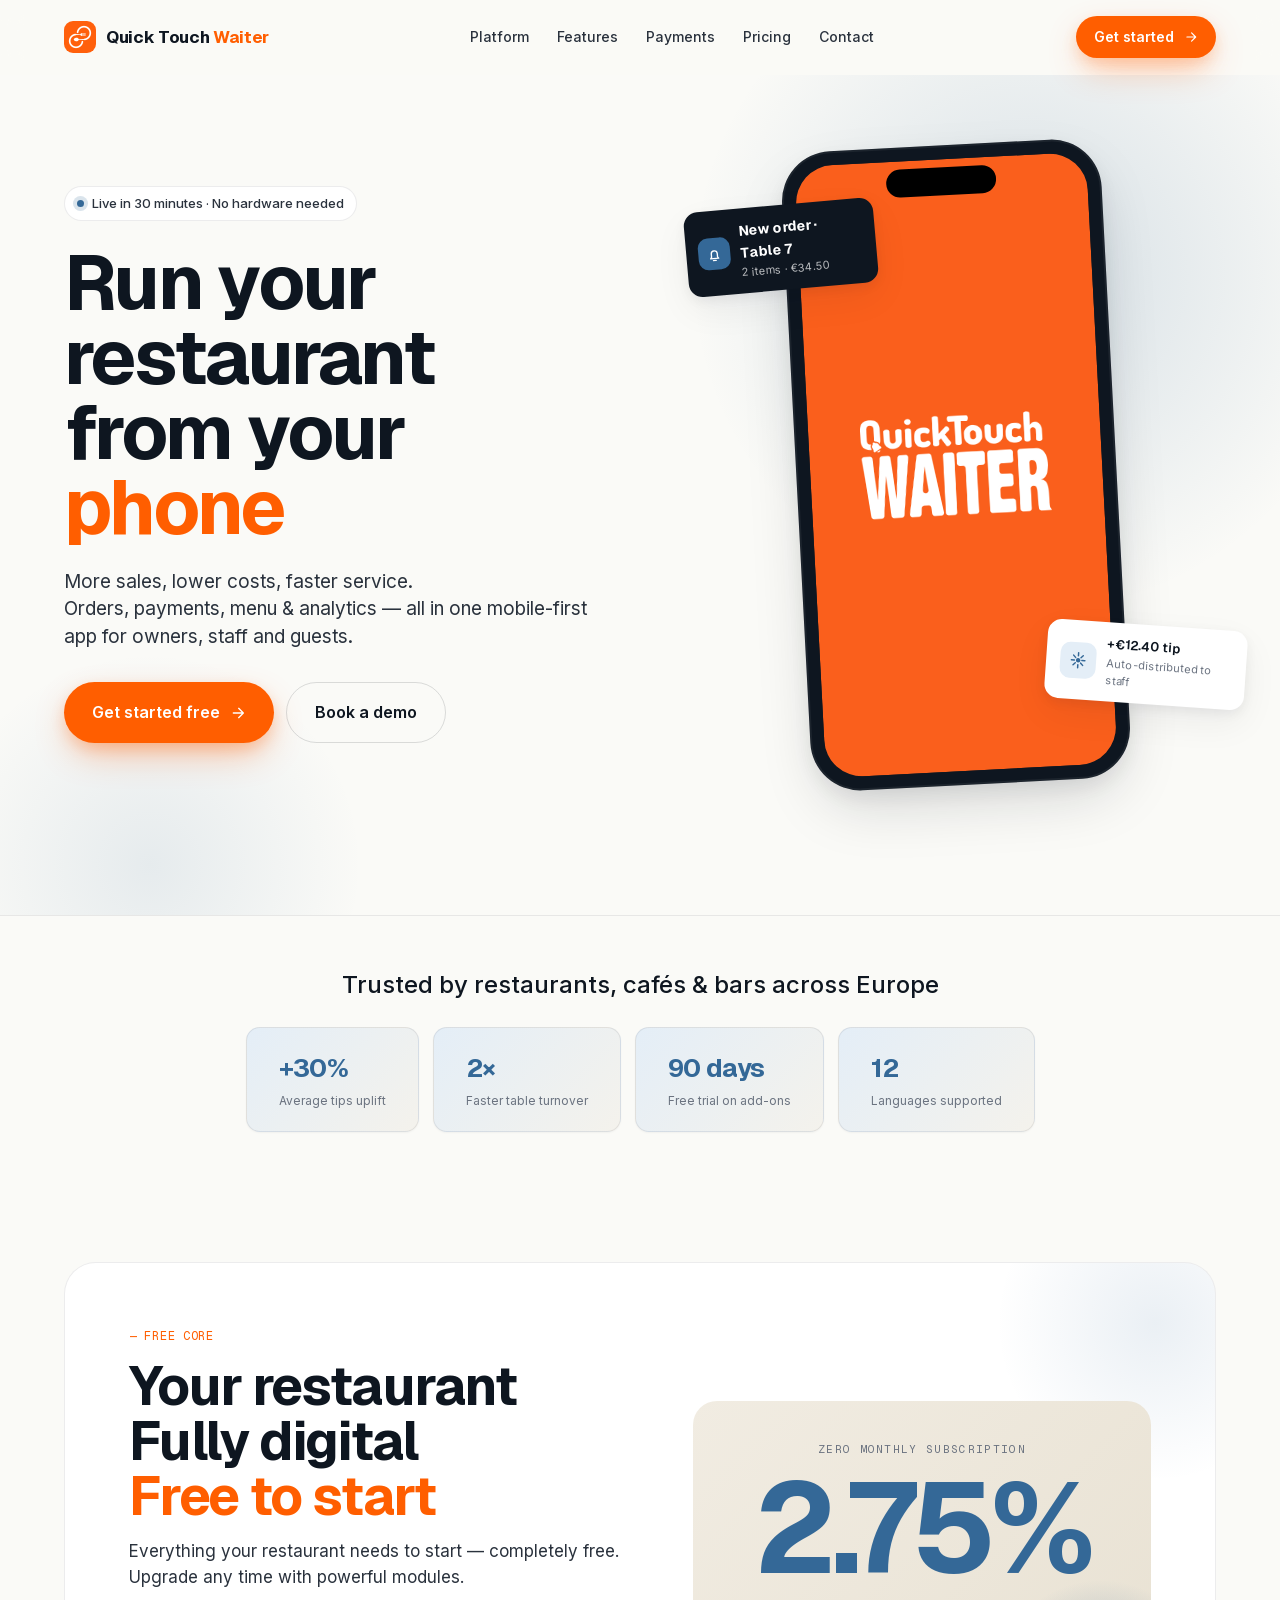
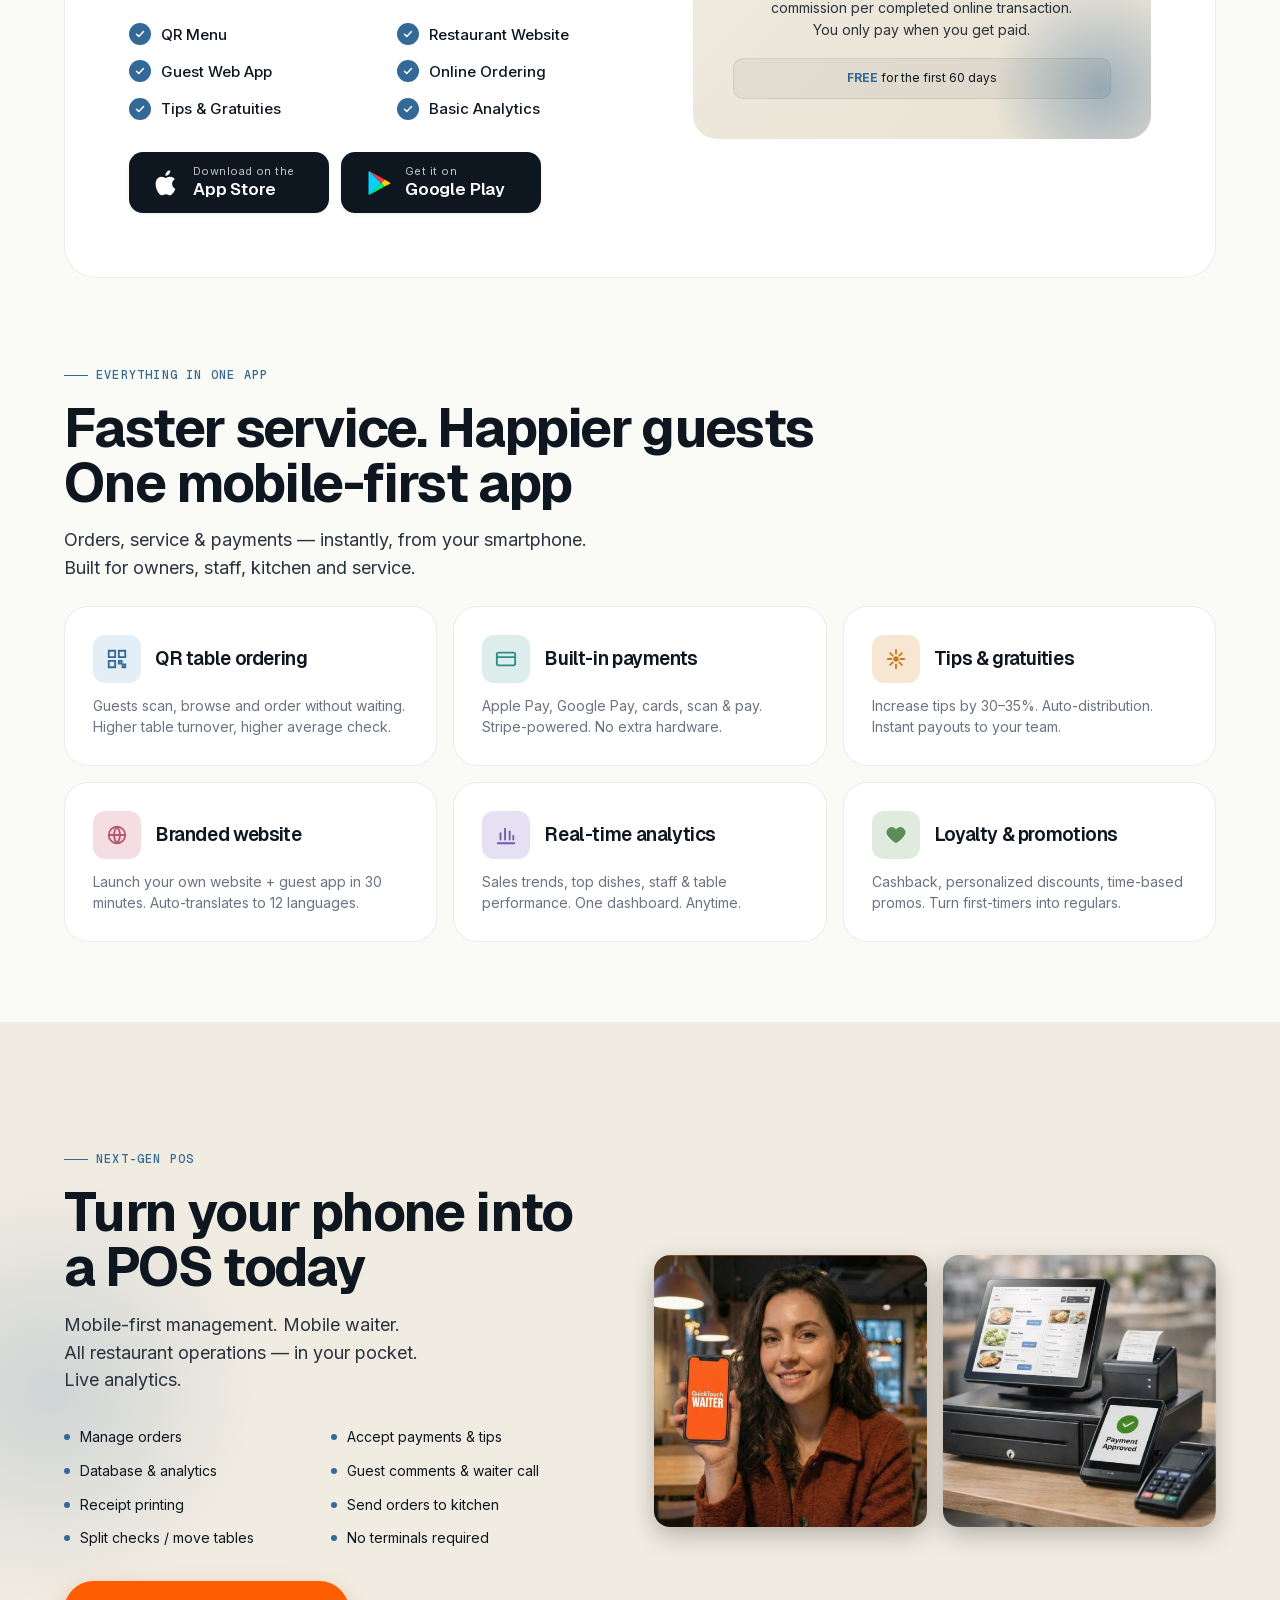
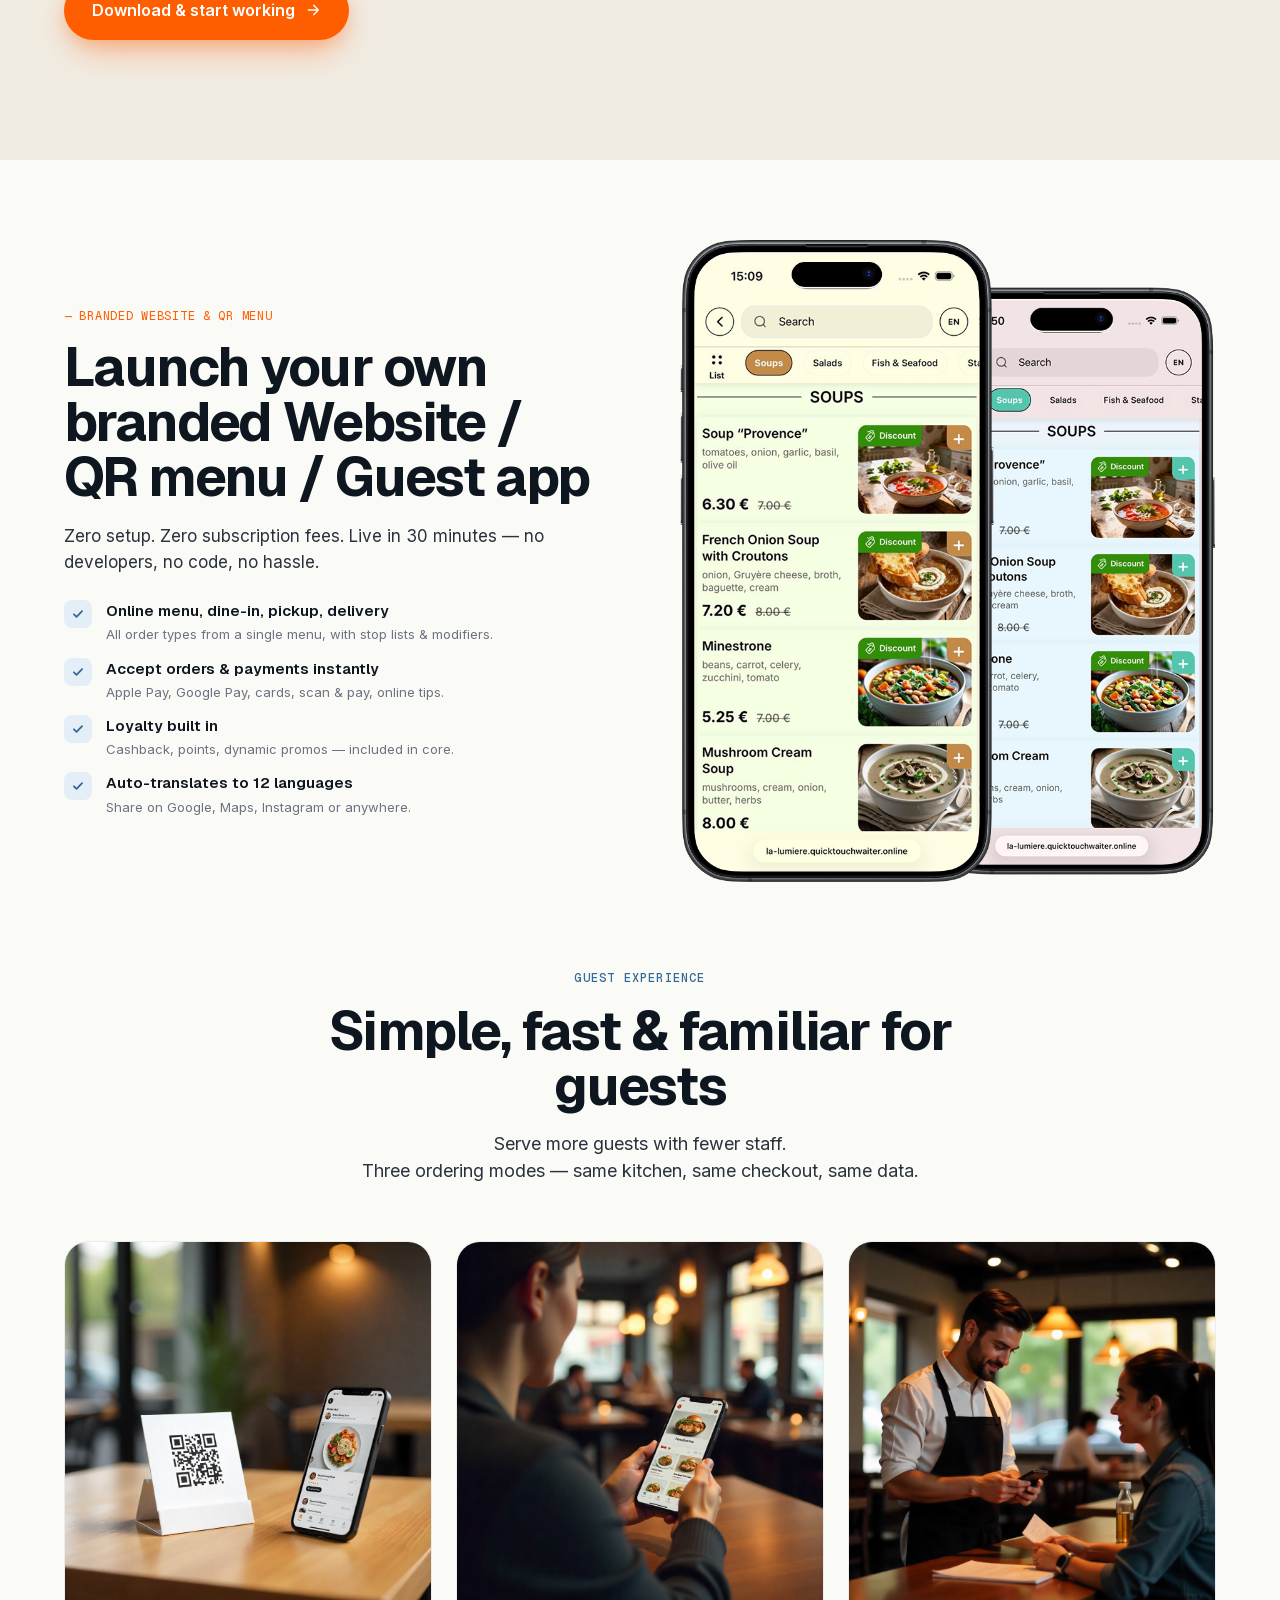
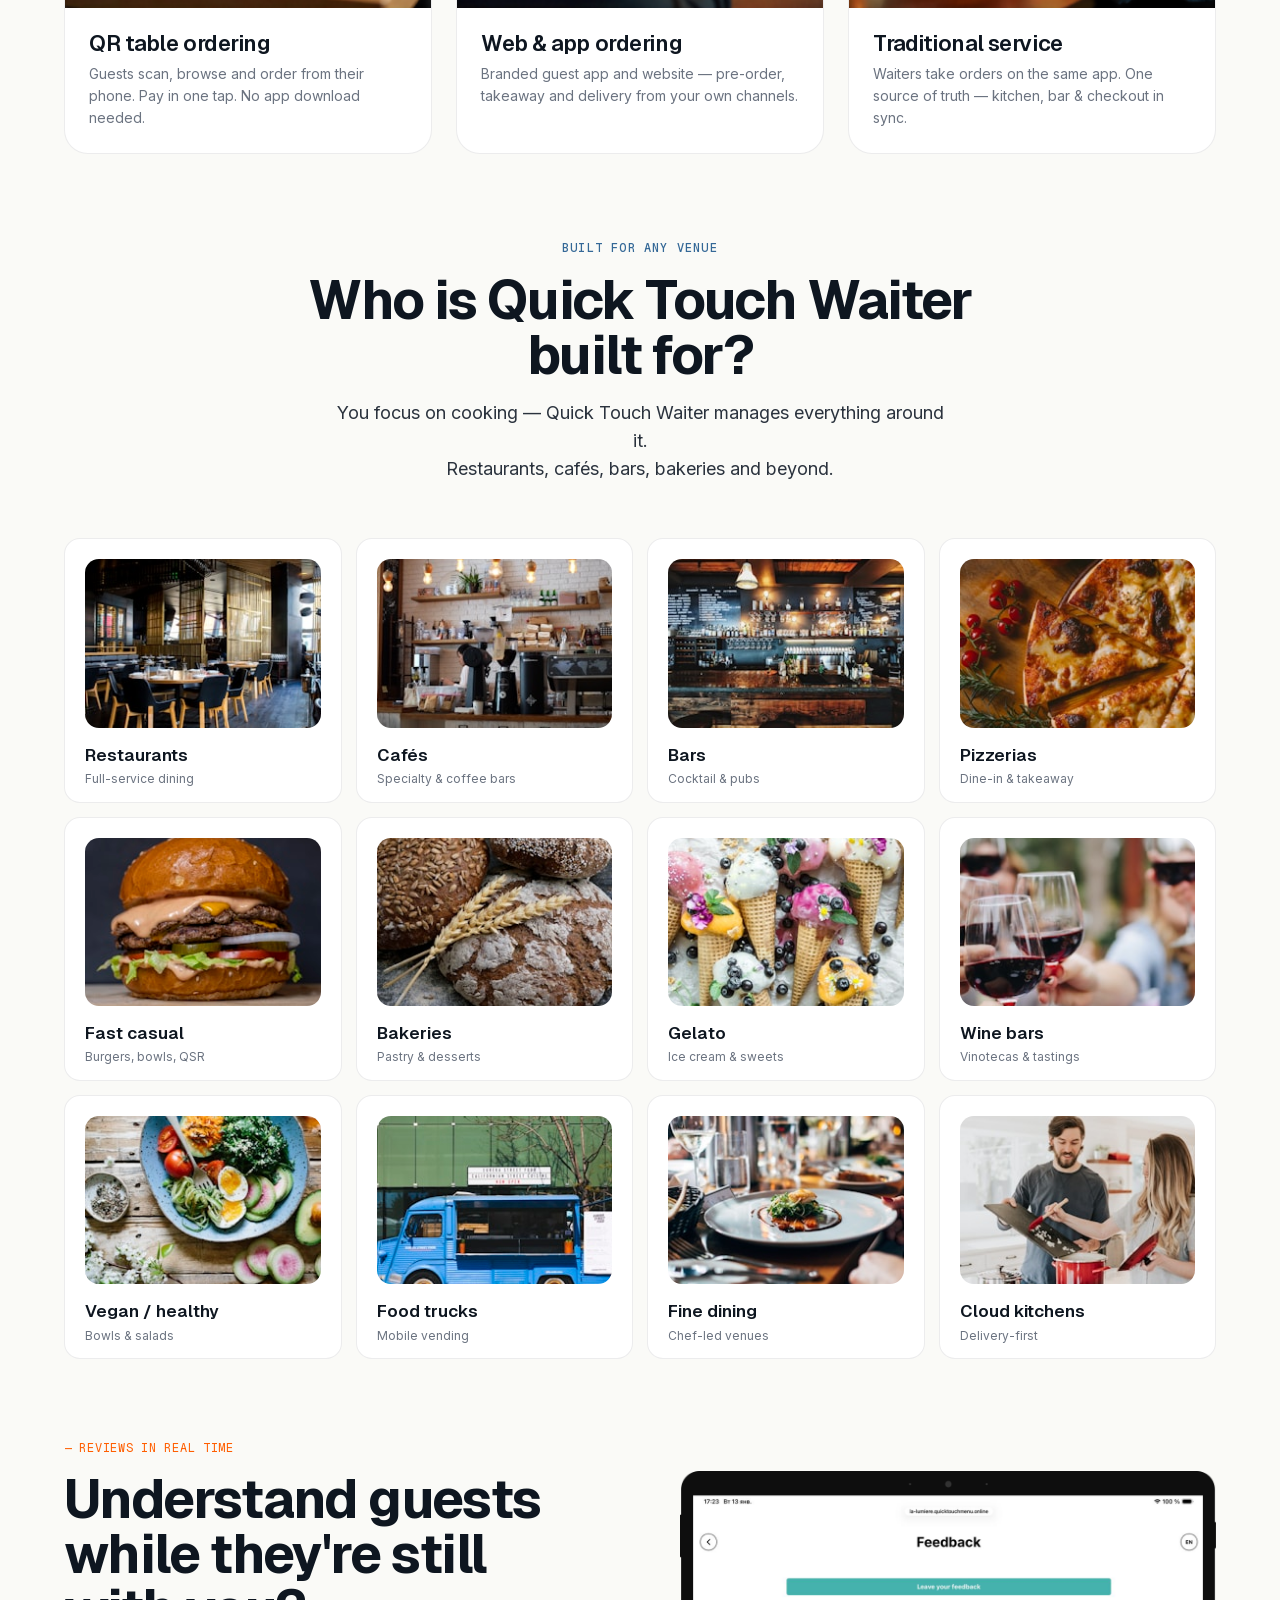
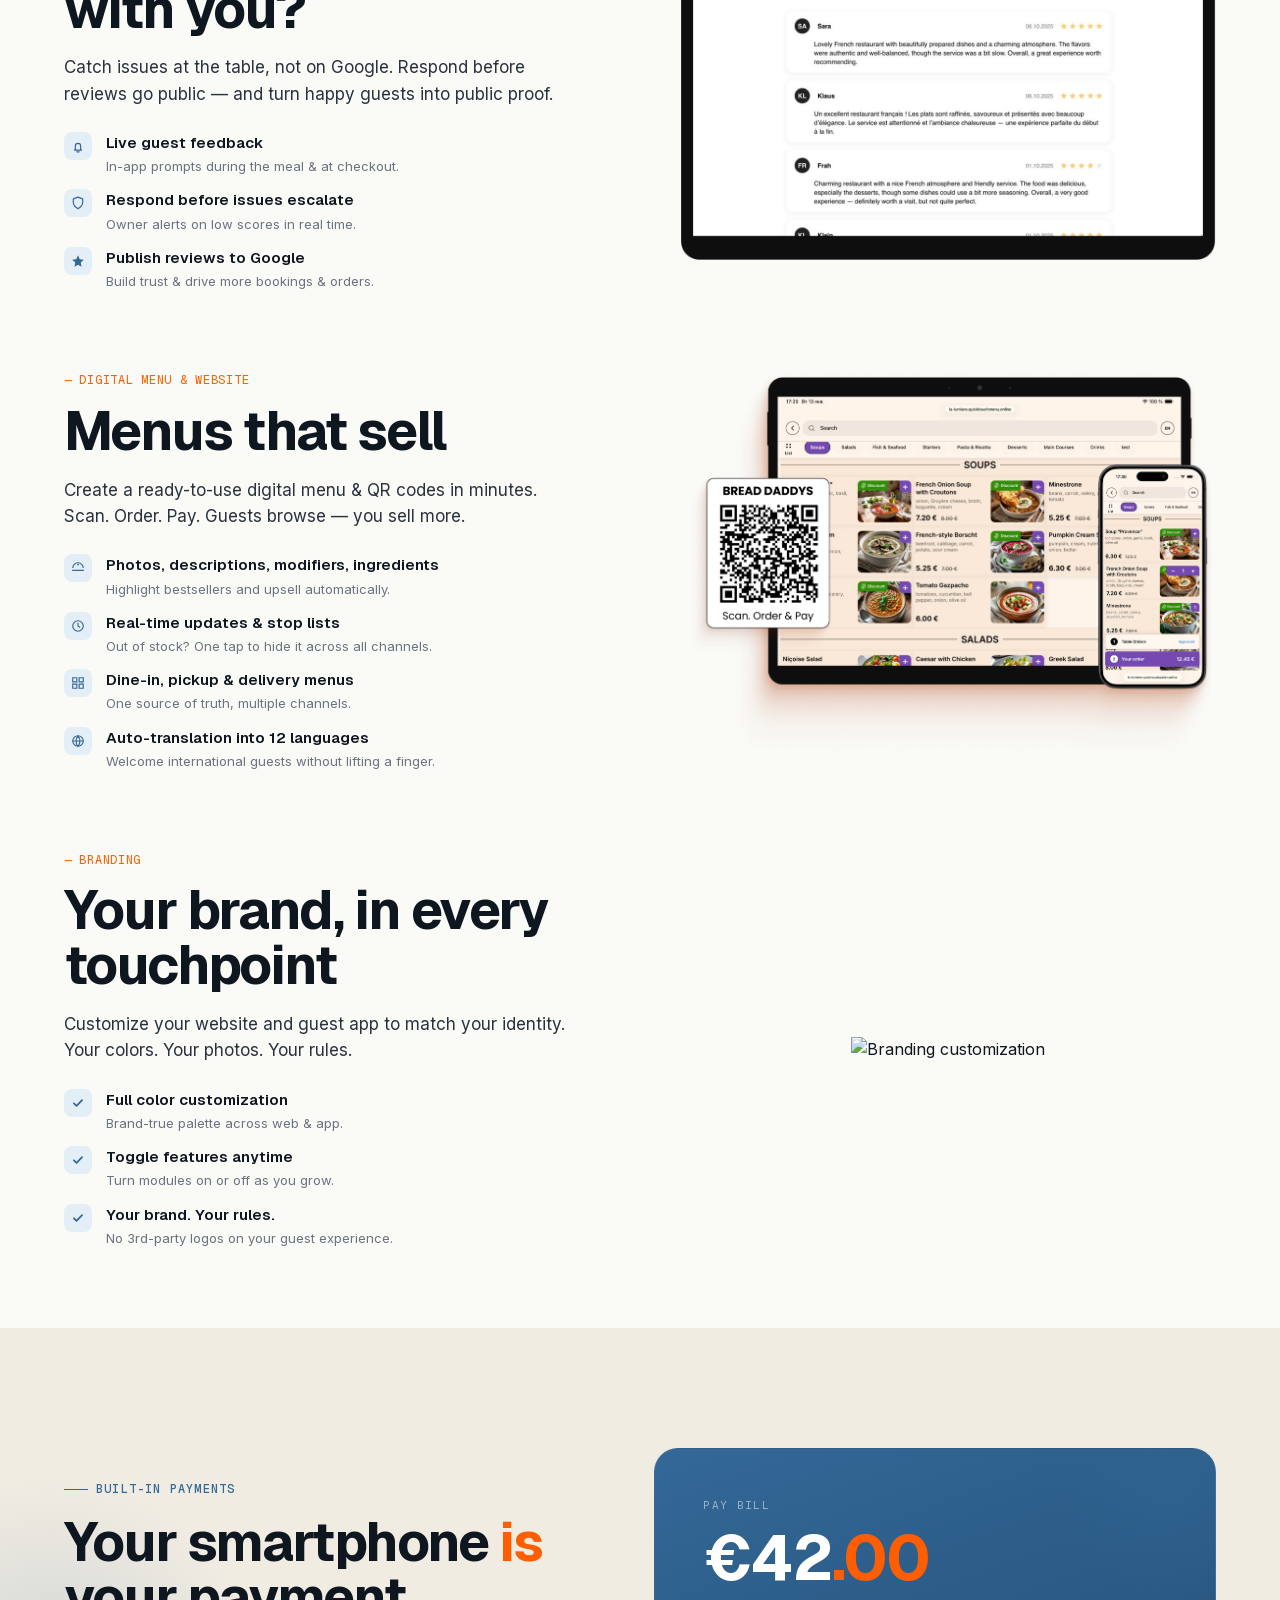
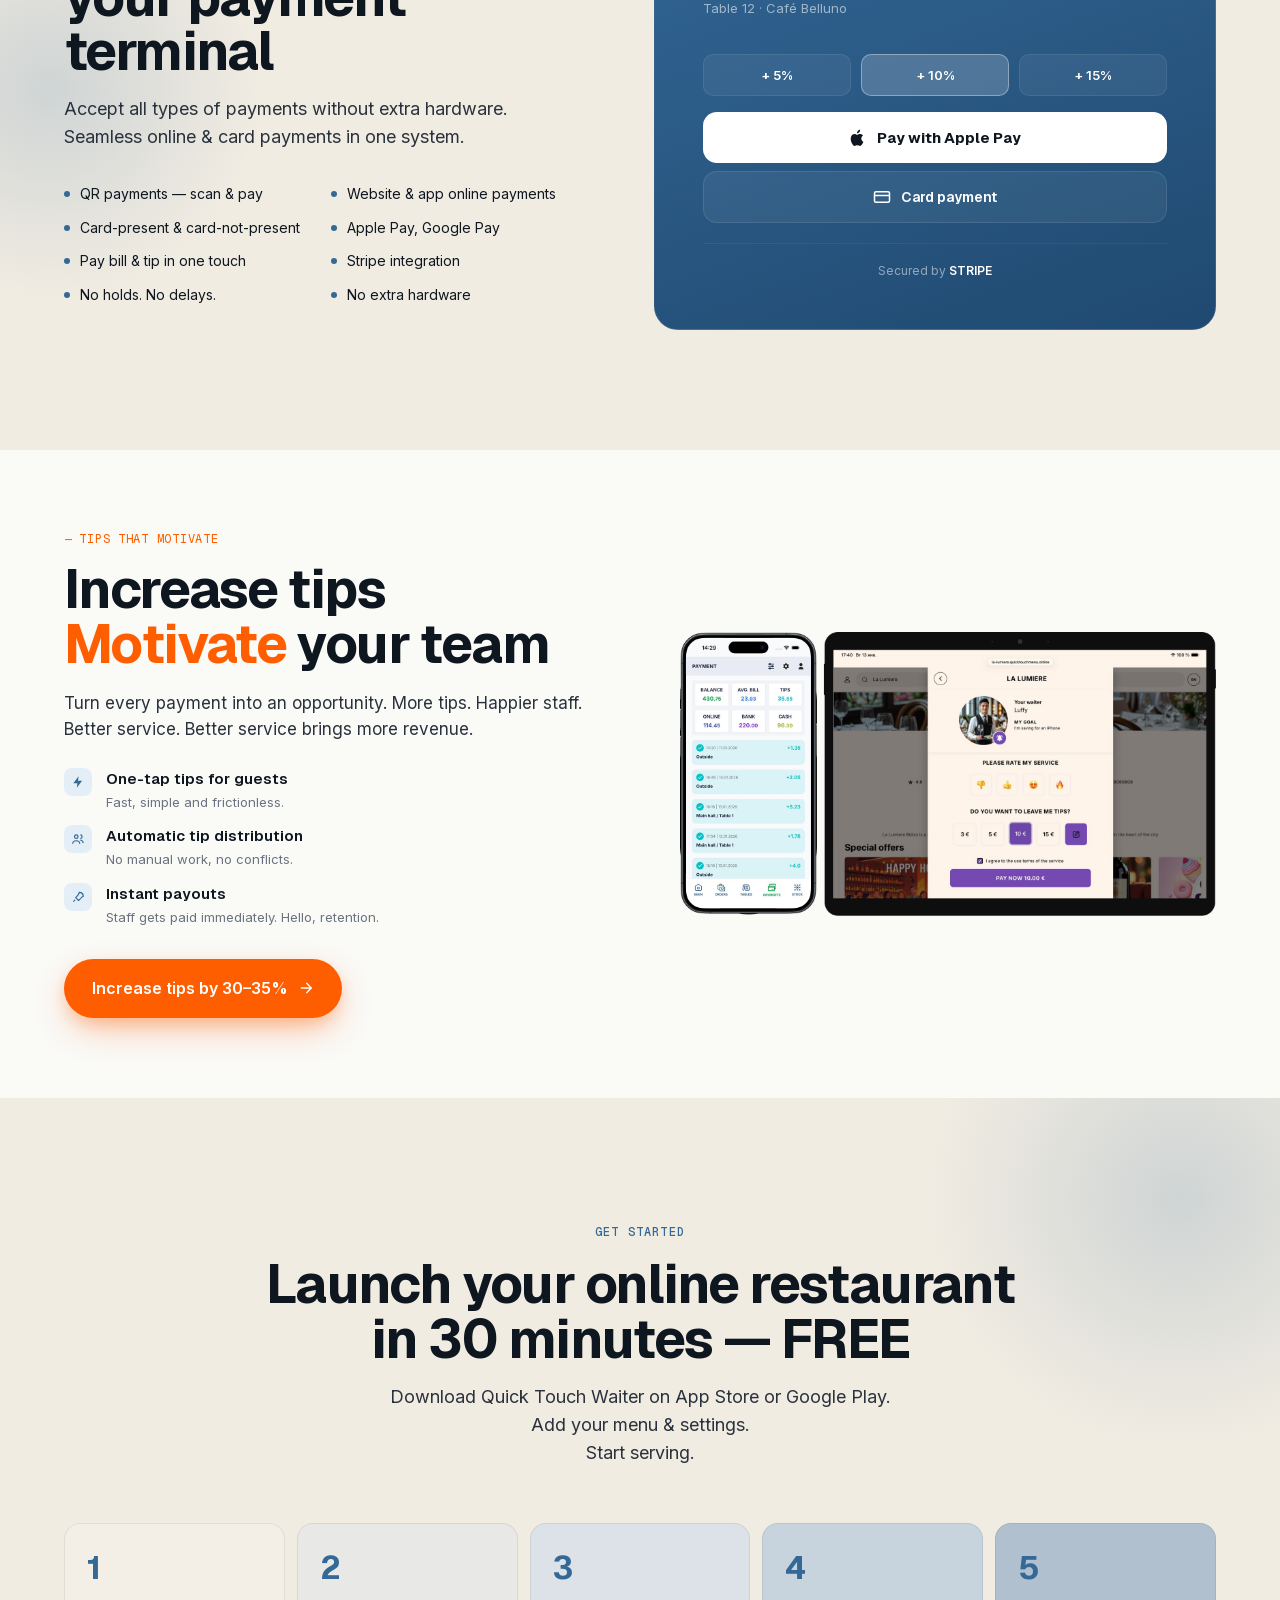
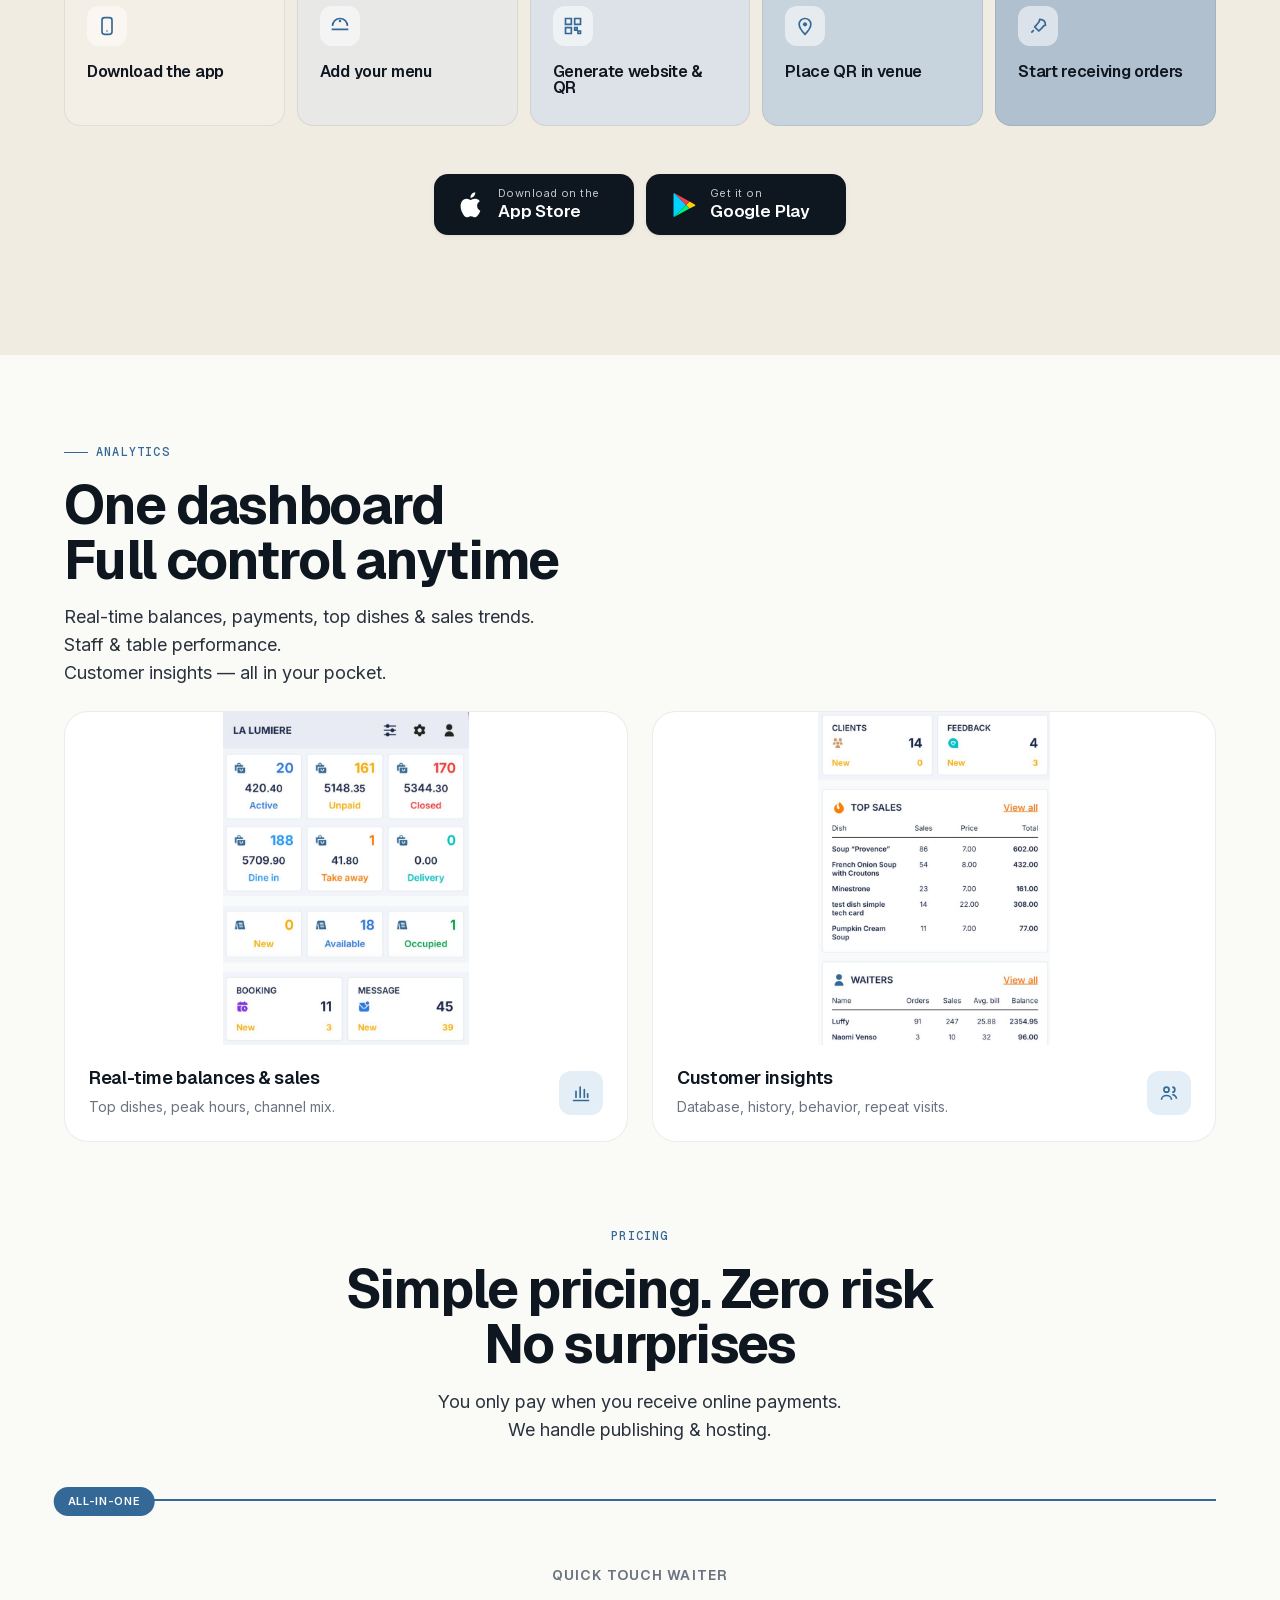
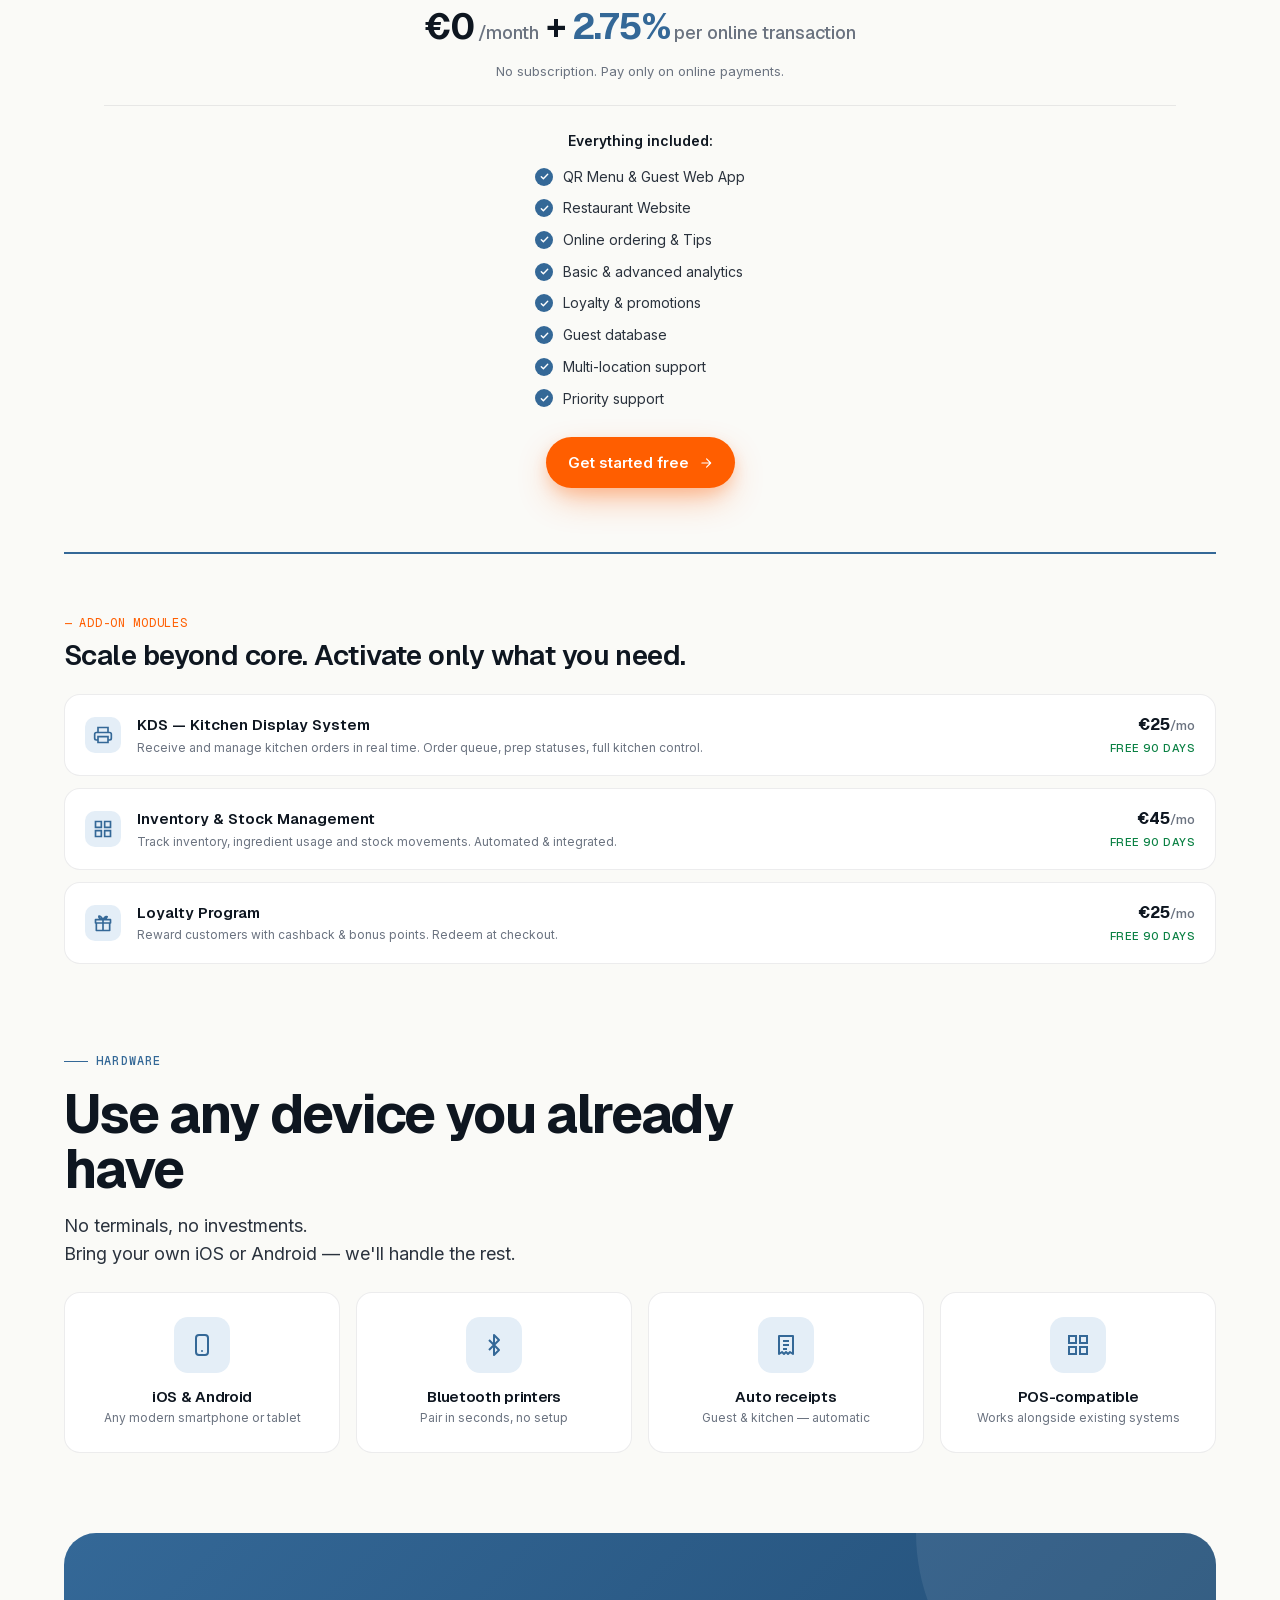
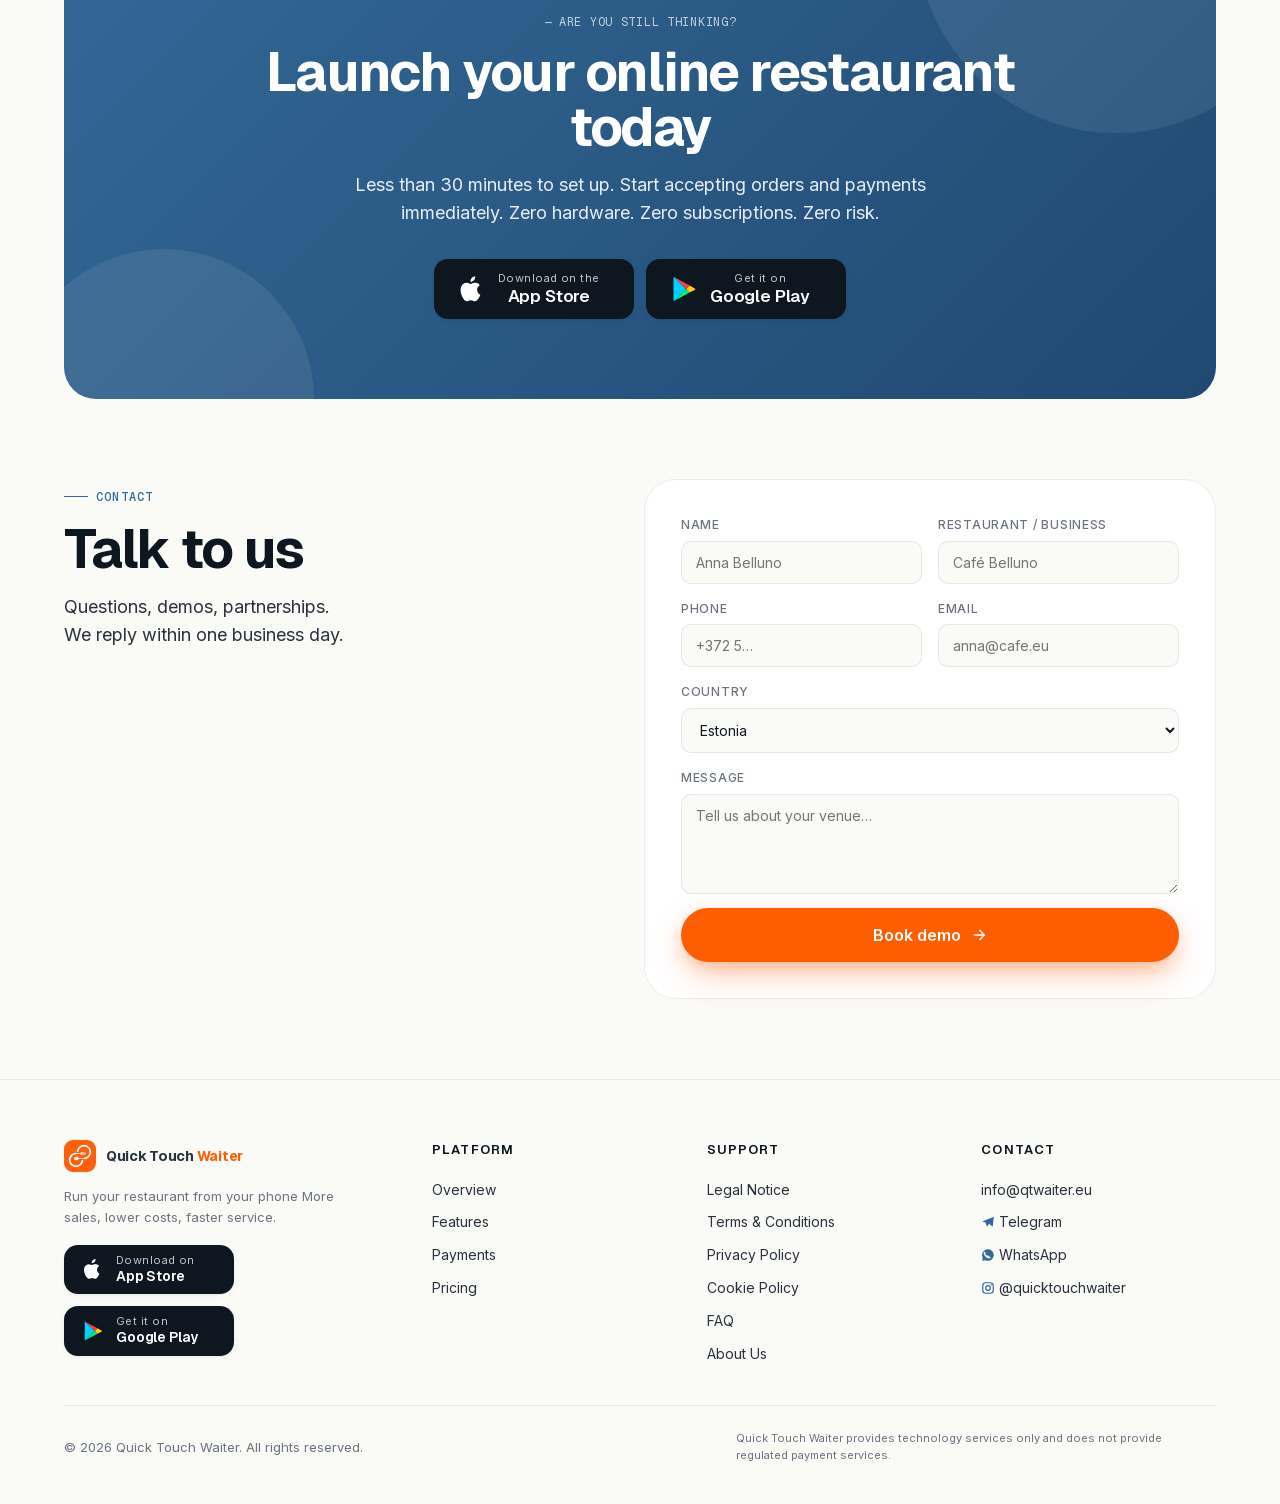
==== commit 4de6a2ec: "Replace external image links with local assets for improved load performance." ====
--- a/index.html
+++ b/index.html
@@ -434,7 +434,7 @@
           </div>
         </div>
         <div class="pos-mock reveal delay-2">
-          <div class="pos-mock-stack"><img src="https://qtwaiter.eu/wp-content/uploads/2026/02/Untitled-design-45.jpg" alt="POS dashboard" loading="lazy"><img src="https://qtwaiter.eu/wp-content/uploads/2026/02/Untitled-design-46.jpg" alt="POS analytics" loading="lazy"></div>
+          <div class="pos-mock-stack"><img src="images/sections/pos-dashboard.jpg" alt="POS dashboard" loading="lazy"><img src="images/sections/pos-analytics.jpg" alt="POS analytics" loading="lazy"></div>
         </div>
       </div>
     </div>
@@ -485,7 +485,7 @@
         </div>
         <div class="visual reveal delay-1">
           <div class="img-wrap">
-            <img src="https://qtwaiter.eu/wp-content/uploads/2026/02/Frame-2072751665.png" alt="Branded website &amp; QR menu" loading="lazy">
+            <img src="images/sections/branded-website.png" alt="Branded website &amp; QR menu" loading="lazy">
           </div>
         </div>
       </div>
@@ -502,21 +502,21 @@
       </div>
       <div class="exp-grid">
         <div class="exp-card reveal">
-          <div class="img real"><img src="https://qtwaiter.eu/wp-content/uploads/2026/02/9aca1d9e8b05574700d0485013ca30cbef4b37d1.png" alt="QR table ordering" loading="lazy"></div>
+          <div class="img real"><img src="images/sections/guest-qr-table.png" alt="QR table ordering" loading="lazy"></div>
           <div class="body">
             <h3>QR table ordering</h3>
             <p>Guests scan, browse and order from their phone. Pay in one tap. No app download needed.</p>
           </div>
         </div>
         <div class="exp-card reveal delay-1">
-          <div class="img real"><img src="https://qtwaiter.eu/wp-content/uploads/2026/02/6b257ffd345f62b09afbe486b46e348a579272f4.png" alt="WEB &amp; APP Ordering" loading="lazy"></div>
+          <div class="img real"><img src="images/sections/guest-web-app.png" alt="WEB &amp; APP Ordering" loading="lazy"></div>
           <div class="body">
             <h3>Web &amp; app ordering</h3>
             <p>Branded guest app and website — pre-order, takeaway and delivery from your own channels.</p>
           </div>
         </div>
         <div class="exp-card reveal delay-2">
-          <div class="img real"><img src="https://qtwaiter.eu/wp-content/uploads/2026/02/8c3fff3bbe7f4e288842e7864cad6ffd10ad267c.png" alt="Traditional ordering with a waiter" loading="lazy"></div>
+          <div class="img real"><img src="images/sections/guest-traditional.png" alt="Traditional ordering with a waiter" loading="lazy"></div>
           <div class="body">
             <h3>Traditional service</h3>
             <p>Waiters take orders on the same app. One source of truth — kitchen, bar &amp; checkout in sync.</p>
@@ -536,84 +536,84 @@
       </div>
       <div class="venue-grid">
         <div class="venue-card reveal">
-          <div class="glyph"><img src="https://images.unsplash.com/photo-1517248135467-4c7edcad34c4?w=240&h=240&fit=crop" alt="Restaurants" loading="lazy"></div>
+          <div class="glyph"><img src="images/venues/restaurants.jpg" alt="Restaurants" loading="lazy"></div>
           <div>
             <div class="name">Restaurants</div>
             <div class="meta">Full-service dining</div>
           </div>
         </div>
         <div class="venue-card alt reveal delay-1">
-          <div class="glyph"><img src="https://images.unsplash.com/photo-1453614512568-c4024d13c247?w=240&h=240&fit=crop" alt="Cafés" loading="lazy"></div>
+          <div class="glyph"><img src="images/venues/cafes.jpg" alt="Cafés" loading="lazy"></div>
           <div>
             <div class="name">Cafés</div>
             <div class="meta">Specialty &amp; coffee bars</div>
           </div>
         </div>
         <div class="venue-card reveal delay-2">
-          <div class="glyph"><img src="https://images.unsplash.com/photo-1514933651103-005eec06c04b?w=240&h=240&fit=crop" alt="Bars" loading="lazy"></div>
+          <div class="glyph"><img src="images/venues/bars.jpg" alt="Bars" loading="lazy"></div>
           <div>
             <div class="name">Bars</div>
             <div class="meta">Cocktail &amp; pubs</div>
           </div>
         </div>
         <div class="venue-card alt reveal delay-3">
-          <div class="glyph"><img src="https://images.unsplash.com/photo-1513104890138-7c749659a591?w=240&h=240&fit=crop" alt="Pizzerias" loading="lazy"></div>
+          <div class="glyph"><img src="images/venues/pizzerias.jpg" alt="Pizzerias" loading="lazy"></div>
           <div>
             <div class="name">Pizzerias</div>
             <div class="meta">Dine-in &amp; takeaway</div>
           </div>
         </div>
         <div class="venue-card alt reveal">
-          <div class="glyph"><img src="https://images.unsplash.com/photo-1568901346375-23c9450c58cd?w=240&h=240&fit=crop" alt="Fast casual" loading="lazy"></div>
+          <div class="glyph"><img src="images/venues/fast-casual.jpg" alt="Fast casual" loading="lazy"></div>
           <div>
             <div class="name">Fast casual</div>
             <div class="meta">Burgers, bowls, QSR</div>
           </div>
         </div>
         <div class="venue-card reveal delay-1">
-          <div class="glyph"><img src="https://images.unsplash.com/photo-1509440159596-0249088772ff?w=240&h=240&fit=crop" alt="Bakeries" loading="lazy"></div>
+          <div class="glyph"><img src="images/venues/bakeries.jpg" alt="Bakeries" loading="lazy"></div>
           <div>
             <div class="name">Bakeries</div>
             <div class="meta">Pastry &amp; desserts</div>
           </div>
         </div>
         <div class="venue-card alt reveal delay-2">
-          <div class="glyph"><img src="https://images.unsplash.com/photo-1501443762994-82bd5dace89a?w=240&h=240&fit=crop" alt="Gelato" loading="lazy"></div>
+          <div class="glyph"><img src="images/venues/gelato.jpg" alt="Gelato" loading="lazy"></div>
           <div>
             <div class="name">Gelato</div>
             <div class="meta">Ice cream &amp; sweets</div>
           </div>
         </div>
         <div class="venue-card reveal delay-3">
-          <div class="glyph"><img src="https://images.unsplash.com/photo-1510812431401-41d2bd2722f3?w=240&h=240&fit=crop" alt="Wine bars" loading="lazy"></div>
+          <div class="glyph"><img src="images/venues/wine-bars.jpg" alt="Wine bars" loading="lazy"></div>
           <div>
             <div class="name">Wine bars</div>
             <div class="meta">Vinotecas &amp; tastings</div>
           </div>
         </div>
         <div class="venue-card reveal">
-          <div class="glyph"><img src="https://images.unsplash.com/photo-1490645935967-10de6ba17061?w=240&h=240&fit=crop" alt="Vegan / healthy" loading="lazy"></div>
+          <div class="glyph"><img src="images/venues/vegan.jpg" alt="Vegan / healthy" loading="lazy"></div>
           <div>
             <div class="name">Vegan / healthy</div>
             <div class="meta">Bowls &amp; salads</div>
           </div>
         </div>
         <div class="venue-card alt reveal delay-1">
-          <div class="glyph"><img src="https://images.unsplash.com/photo-1565123409695-7b5ef63a2efb?w=240&h=240&fit=crop" alt="Food trucks" loading="lazy"></div>
+          <div class="glyph"><img src="images/venues/food-trucks.jpg" alt="Food trucks" loading="lazy"></div>
           <div>
             <div class="name">Food trucks</div>
             <div class="meta">Mobile vending</div>
           </div>
         </div>
         <div class="venue-card alt reveal delay-2">
-          <div class="glyph"><img src="https://images.unsplash.com/photo-1414235077428-338989a2e8c0?w=240&h=240&fit=crop" alt="Fine dining" loading="lazy"></div>
+          <div class="glyph"><img src="images/venues/fine-dining.jpg" alt="Fine dining" loading="lazy"></div>
           <div>
             <div class="name">Fine dining</div>
             <div class="meta">Chef-led venues</div>
           </div>
         </div>
         <div class="venue-card reveal delay-3">
-          <div class="glyph"><img src="https://images.unsplash.com/photo-1556909114-f6e7ad7d3136?w=240&h=240&fit=crop" alt="Cloud kitchens" loading="lazy"></div>
+          <div class="glyph"><img src="images/venues/cloud-kitchens.jpg" alt="Cloud kitchens" loading="lazy"></div>
           <div>
             <div class="name">Cloud kitchens</div>
             <div class="meta">Delivery-first</div>
@@ -629,7 +629,7 @@
       <div class="feat-block reverse">
         <div class="visual reveal">
           <div class="img-wrap">
-            <img src="https://qtwaiter.eu/wp-content/uploads/2026/02/Dakstop.png" alt="Live guest feedback dashboard" loading="lazy">
+            <img src="images/sections/reviews-realtime.png" alt="Live guest feedback dashboard" loading="lazy">
           </div>
         </div>
         <div class="reveal delay-1">
@@ -712,7 +712,7 @@
         </div>
         <div class="visual reveal delay-1">
           <div class="img-wrap">
-            <img src="https://qtwaiter.eu/wp-content/uploads/2026/02/Frame-2072751881.png" alt="Digital menu" loading="lazy">
+            <img src="images/sections/digital-menu.png" alt="Digital menu" loading="lazy">
           </div>
         </div>
       </div>
@@ -725,7 +725,7 @@
       <div class="feat-block reverse">
         <div class="visual reveal">
           <div class="img-wrap">
-            <img src="https://qtwaiter.eu/wp-content/uploads/2026/02/Group-1321315008.png" alt="Branding customization" loading="lazy">
+            <img src="images/sections/branding.png" alt="Branding customization" loading="lazy">
           </div>
         </div>
         <div class="reveal delay-1">
@@ -856,7 +856,7 @@
         </div>
         <div class="visual reveal delay-1">
           <div class="img-wrap">
-            <img src="https://qtwaiter.eu/wp-content/uploads/2026/02/Frame-2072751845.png" alt="Tips screen" loading="lazy">
+            <img src="images/sections/tips.png" alt="Tips screen" loading="lazy">
           </div>
         </div>
       </div>
@@ -935,7 +935,7 @@
       </div>
       <div class="analytics-grid">
         <div class="exp-card reveal">
-          <div class="img real"><img src="https://qtwaiter.eu/wp-content/uploads/2026/02/18fcf8e6ee16e33b698775d9b94f93757916a251.jpg" alt="Analytics dashboard" loading="lazy"></div>
+          <div class="img real"><img src="images/sections/analytics-dashboard.jpg" alt="Analytics dashboard" loading="lazy"></div>
           <div class="body" style="display:flex;justify-content:space-between;align-items:center;">
             <div>
               <h3 style="font-size:18px;">Real-time balances &amp; sales</h3>
@@ -947,7 +947,7 @@
           </div>
         </div>
         <div class="exp-card reveal delay-1">
-          <div class="img real"><img src="https://qtwaiter.eu/wp-content/uploads/2026/02/85f8304b4376ed55f99a357b1ee0ed8e85279f7a.jpg" alt="Customer insights" loading="lazy"></div>
+          <div class="img real"><img src="images/sections/customer-insights.jpg" alt="Customer insights" loading="lazy"></div>
           <div class="body" style="display:flex;justify-content:space-between;align-items:center;">
             <div>
               <h3 style="font-size:18px;">Customer insights</h3>
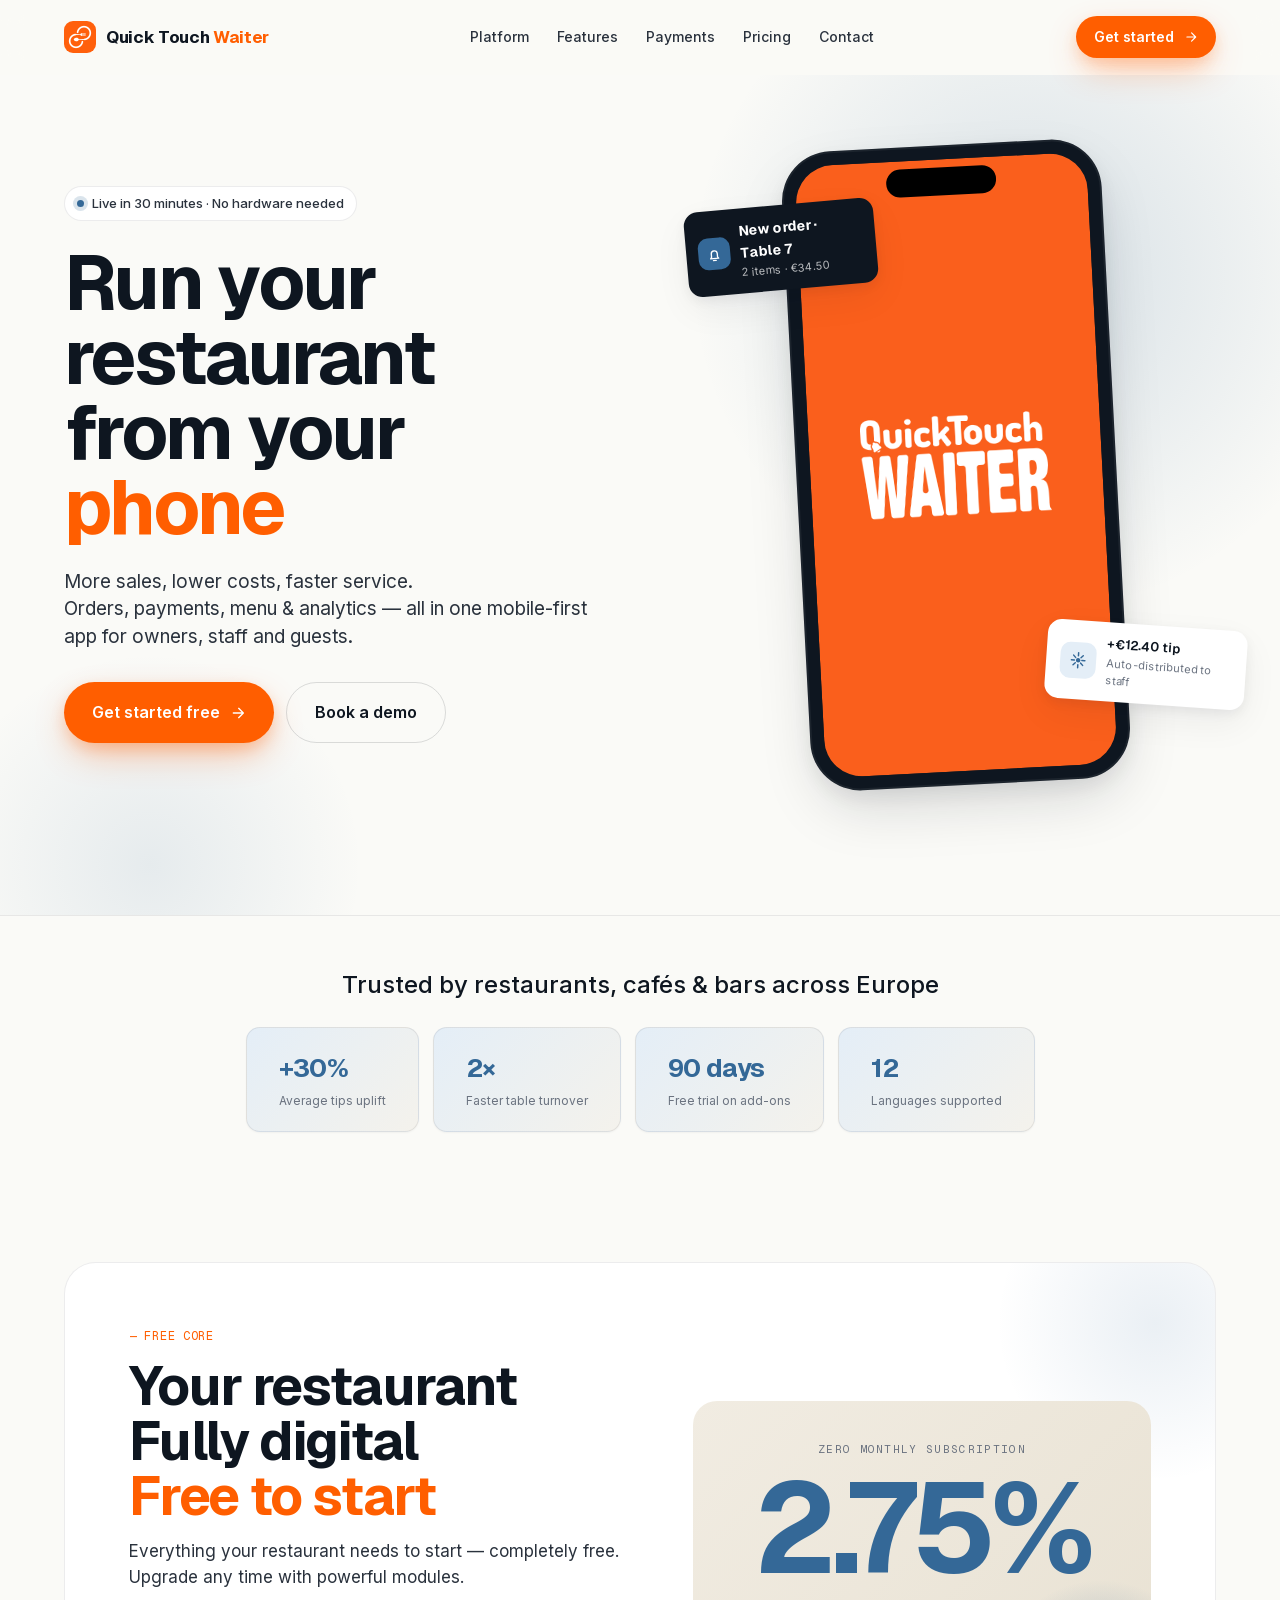
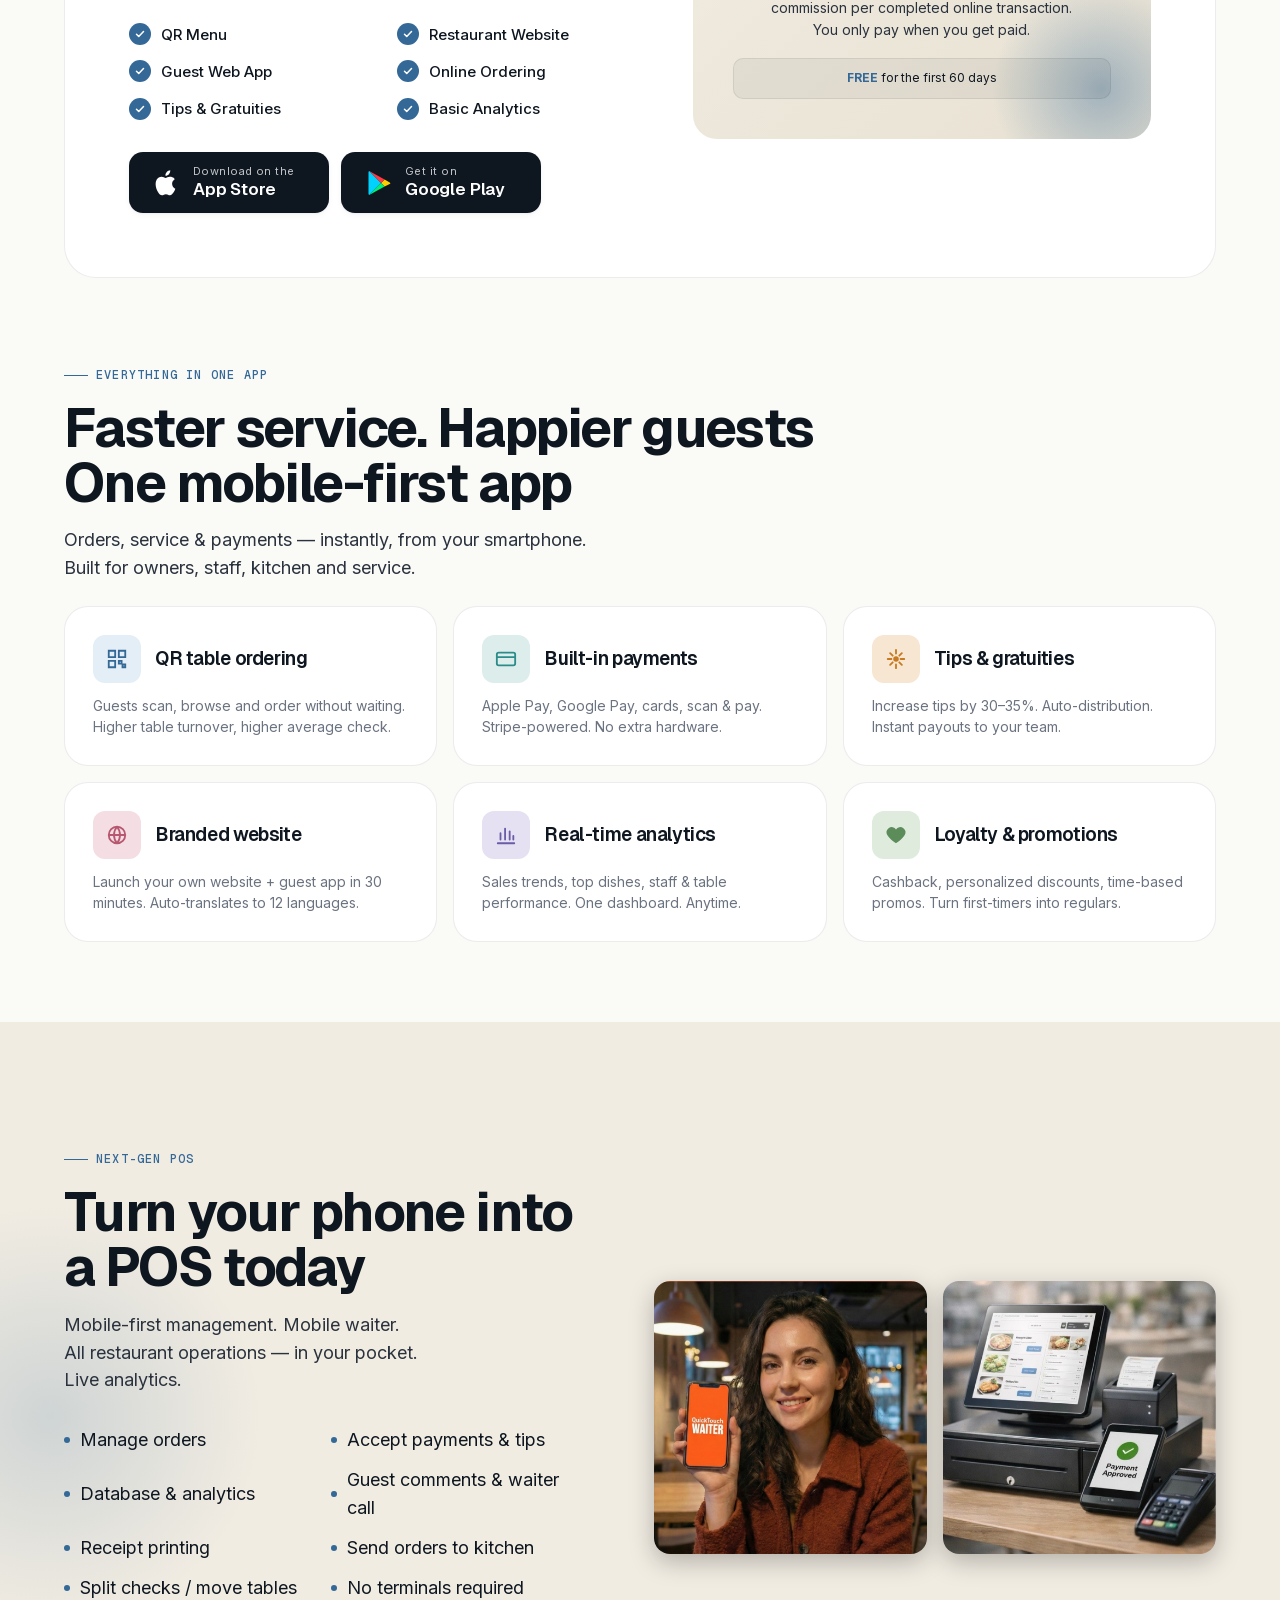
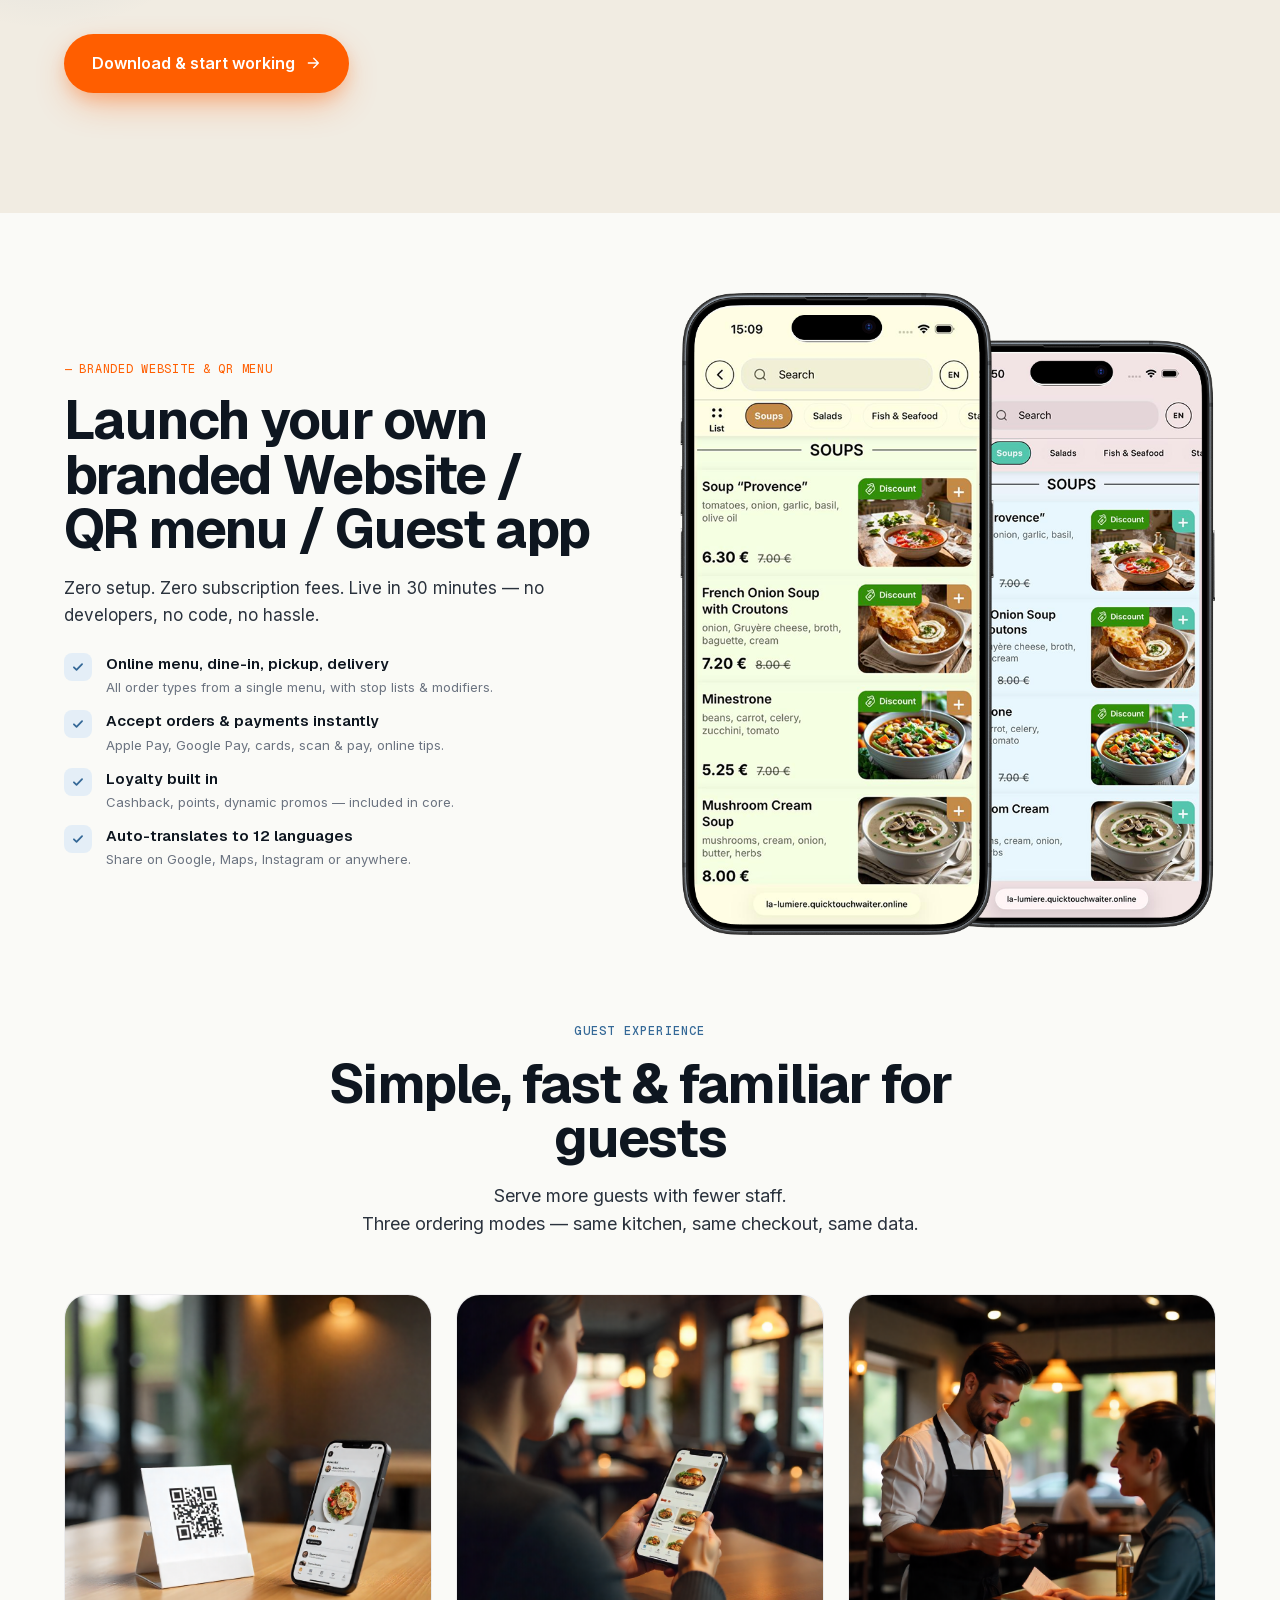
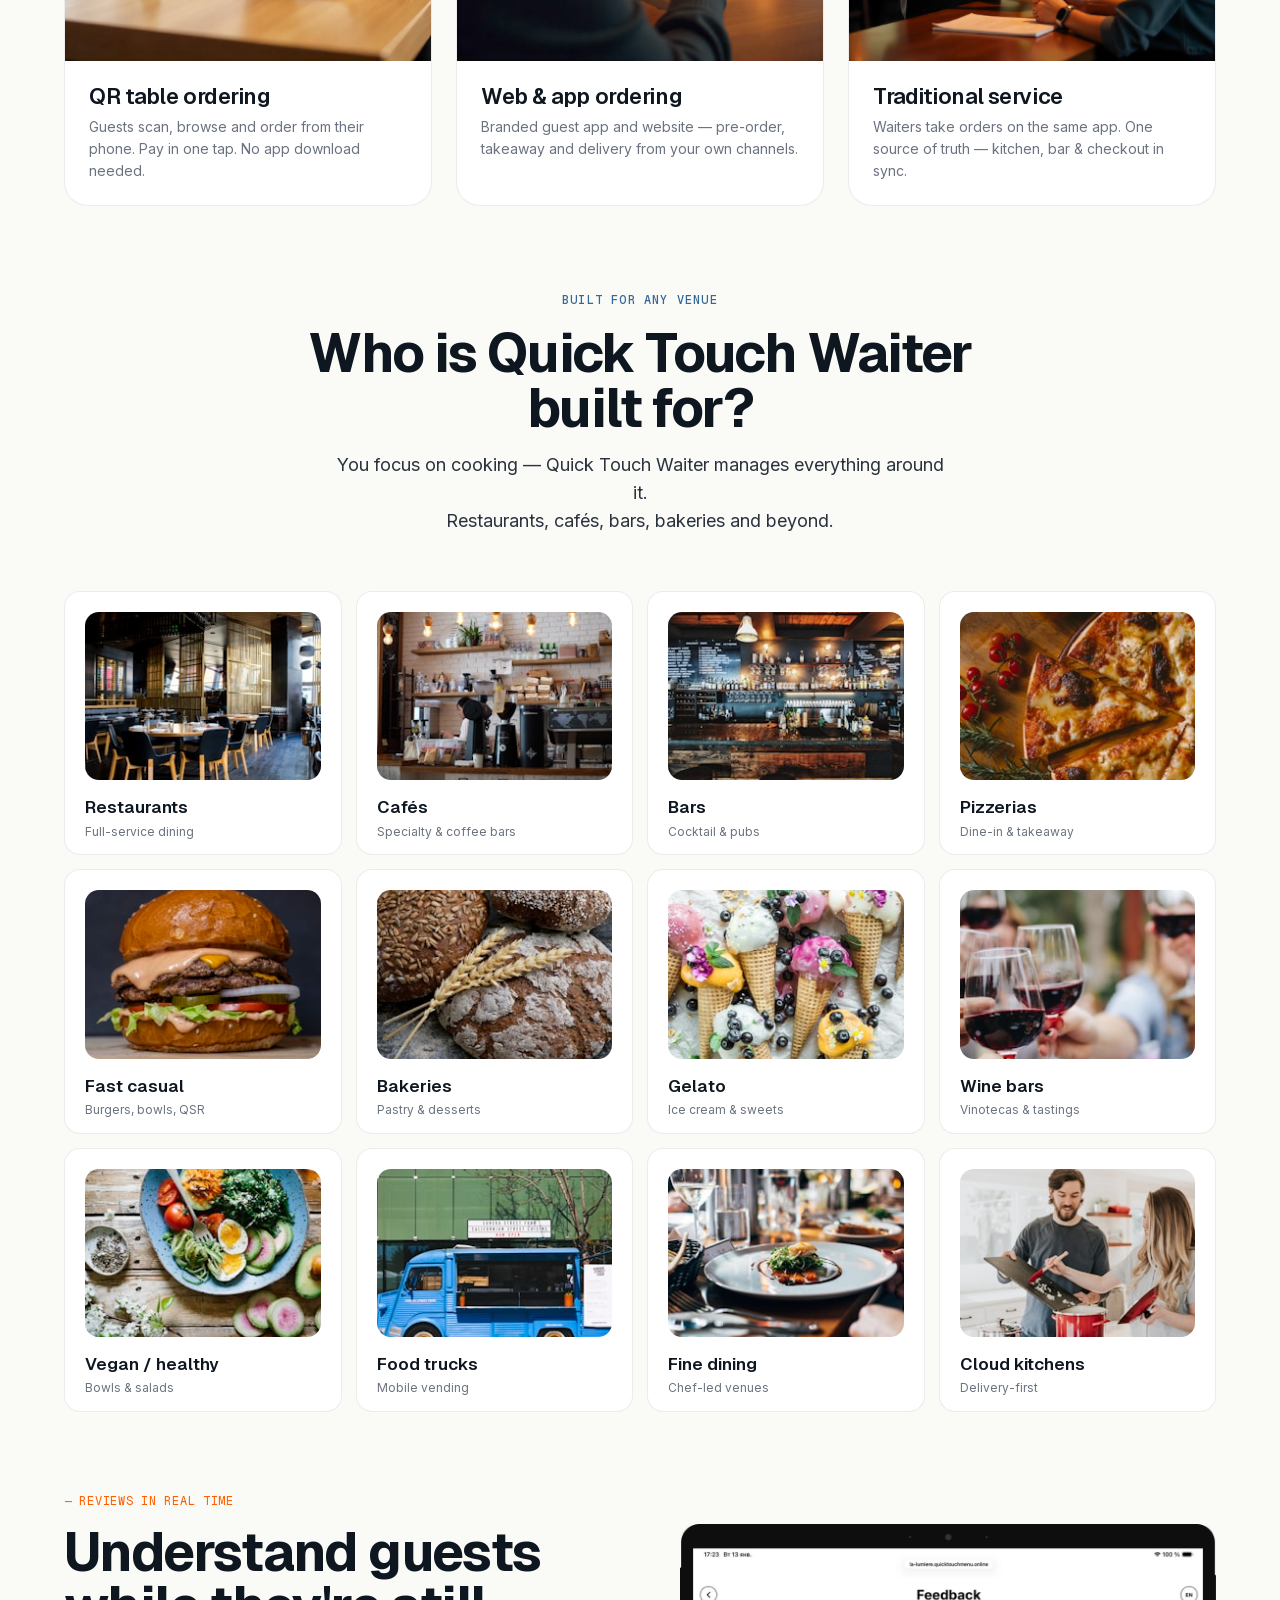
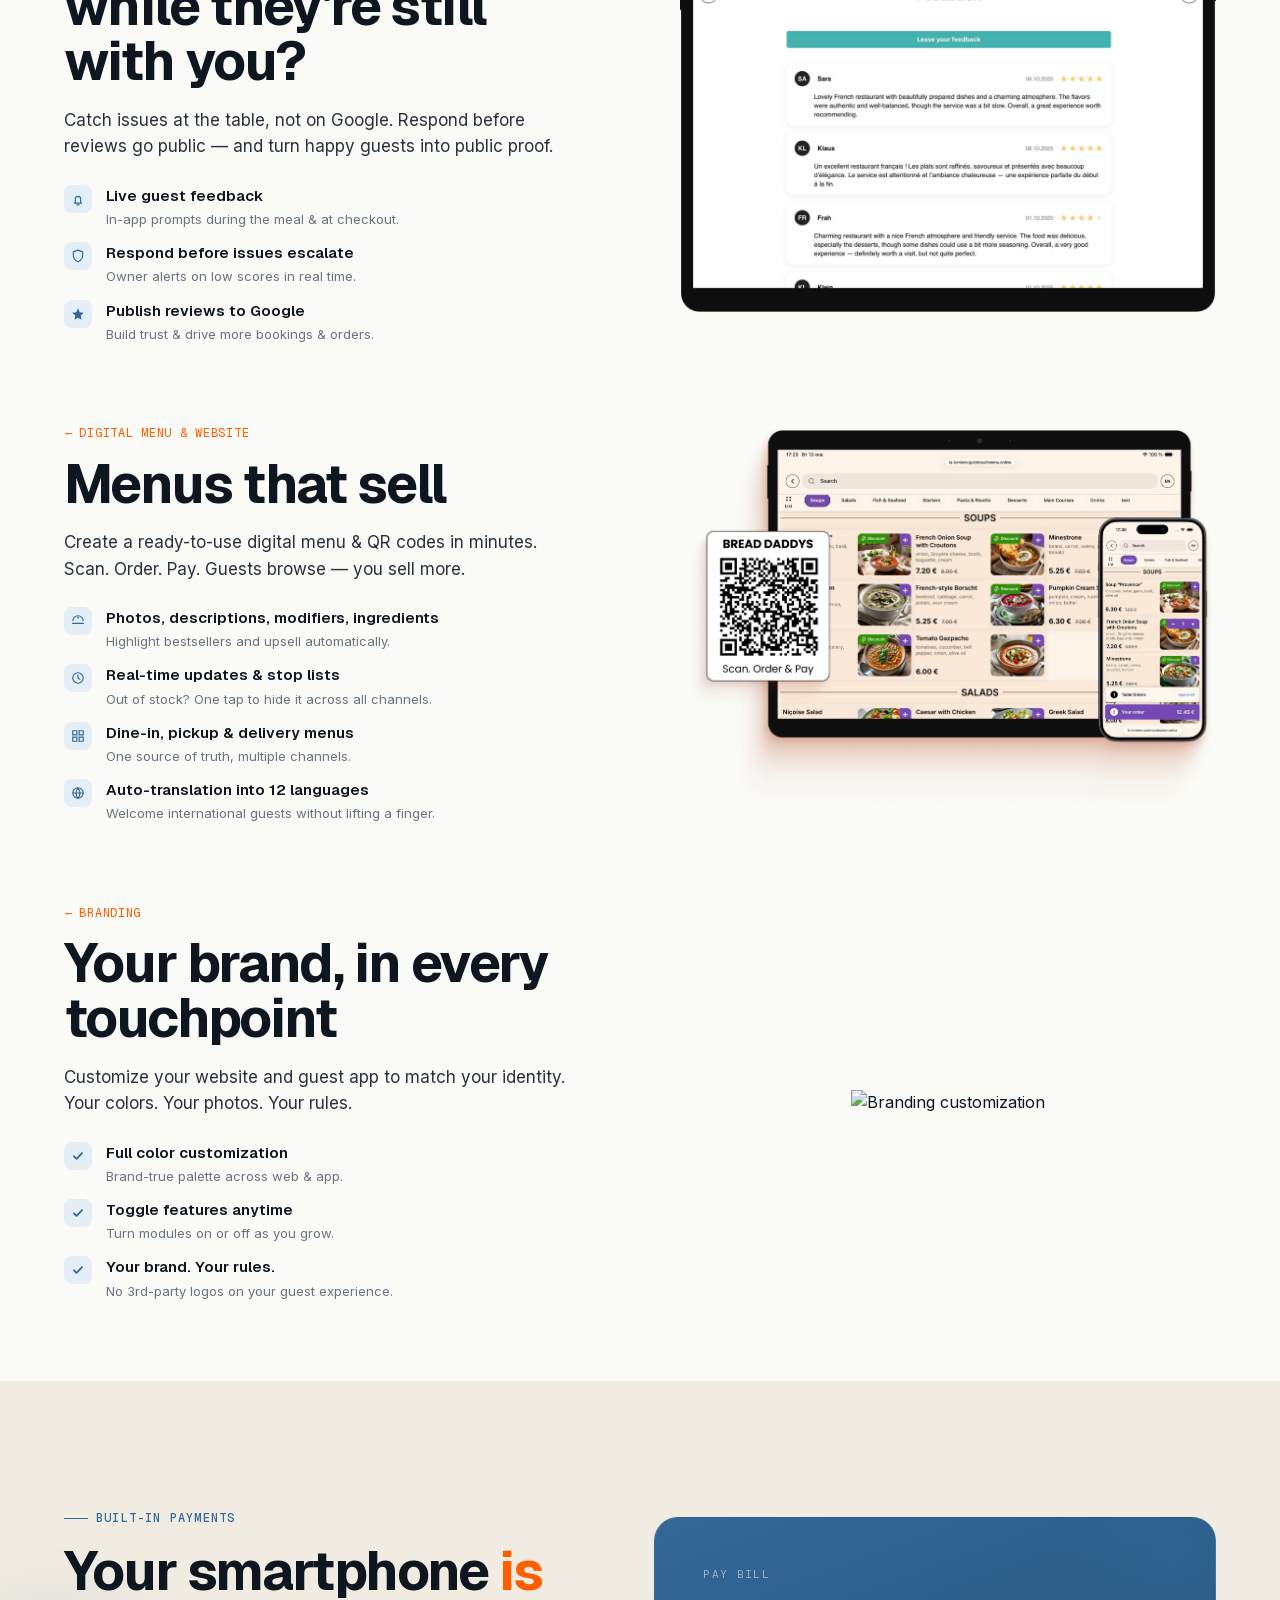
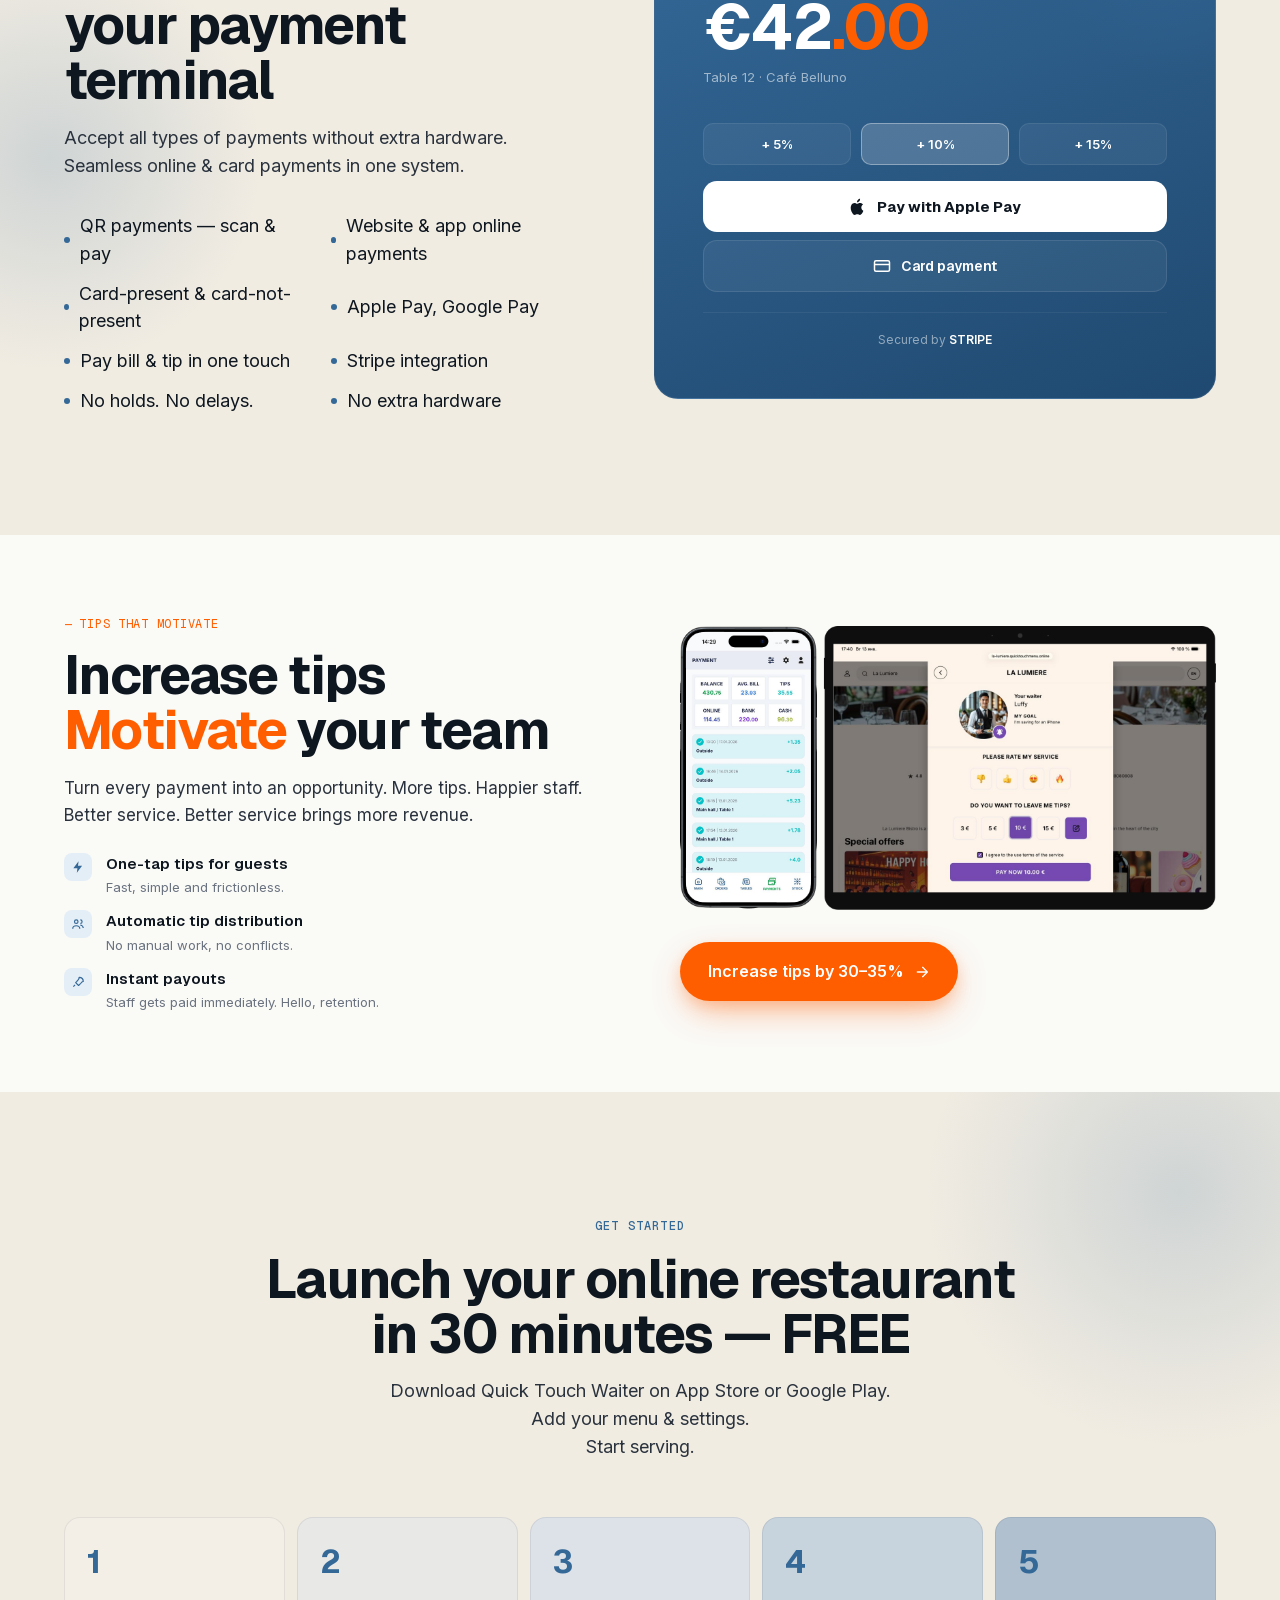
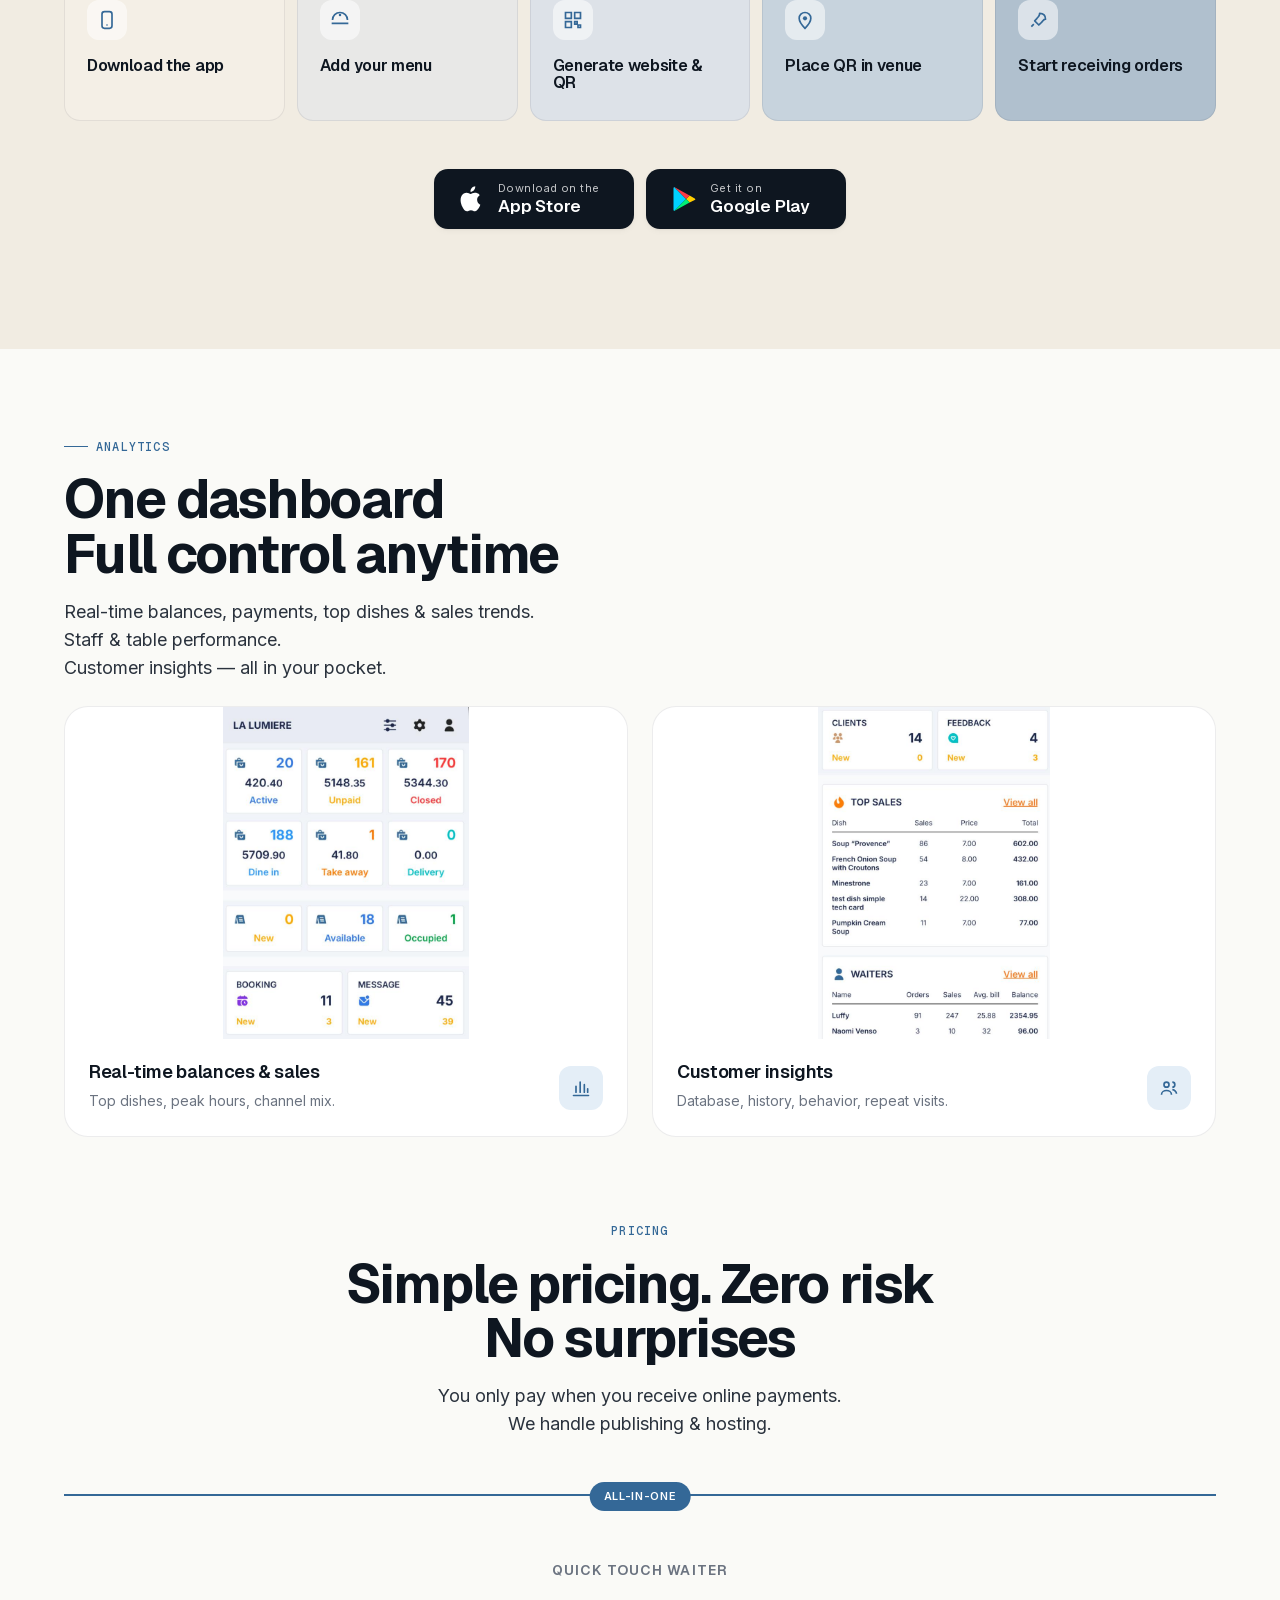
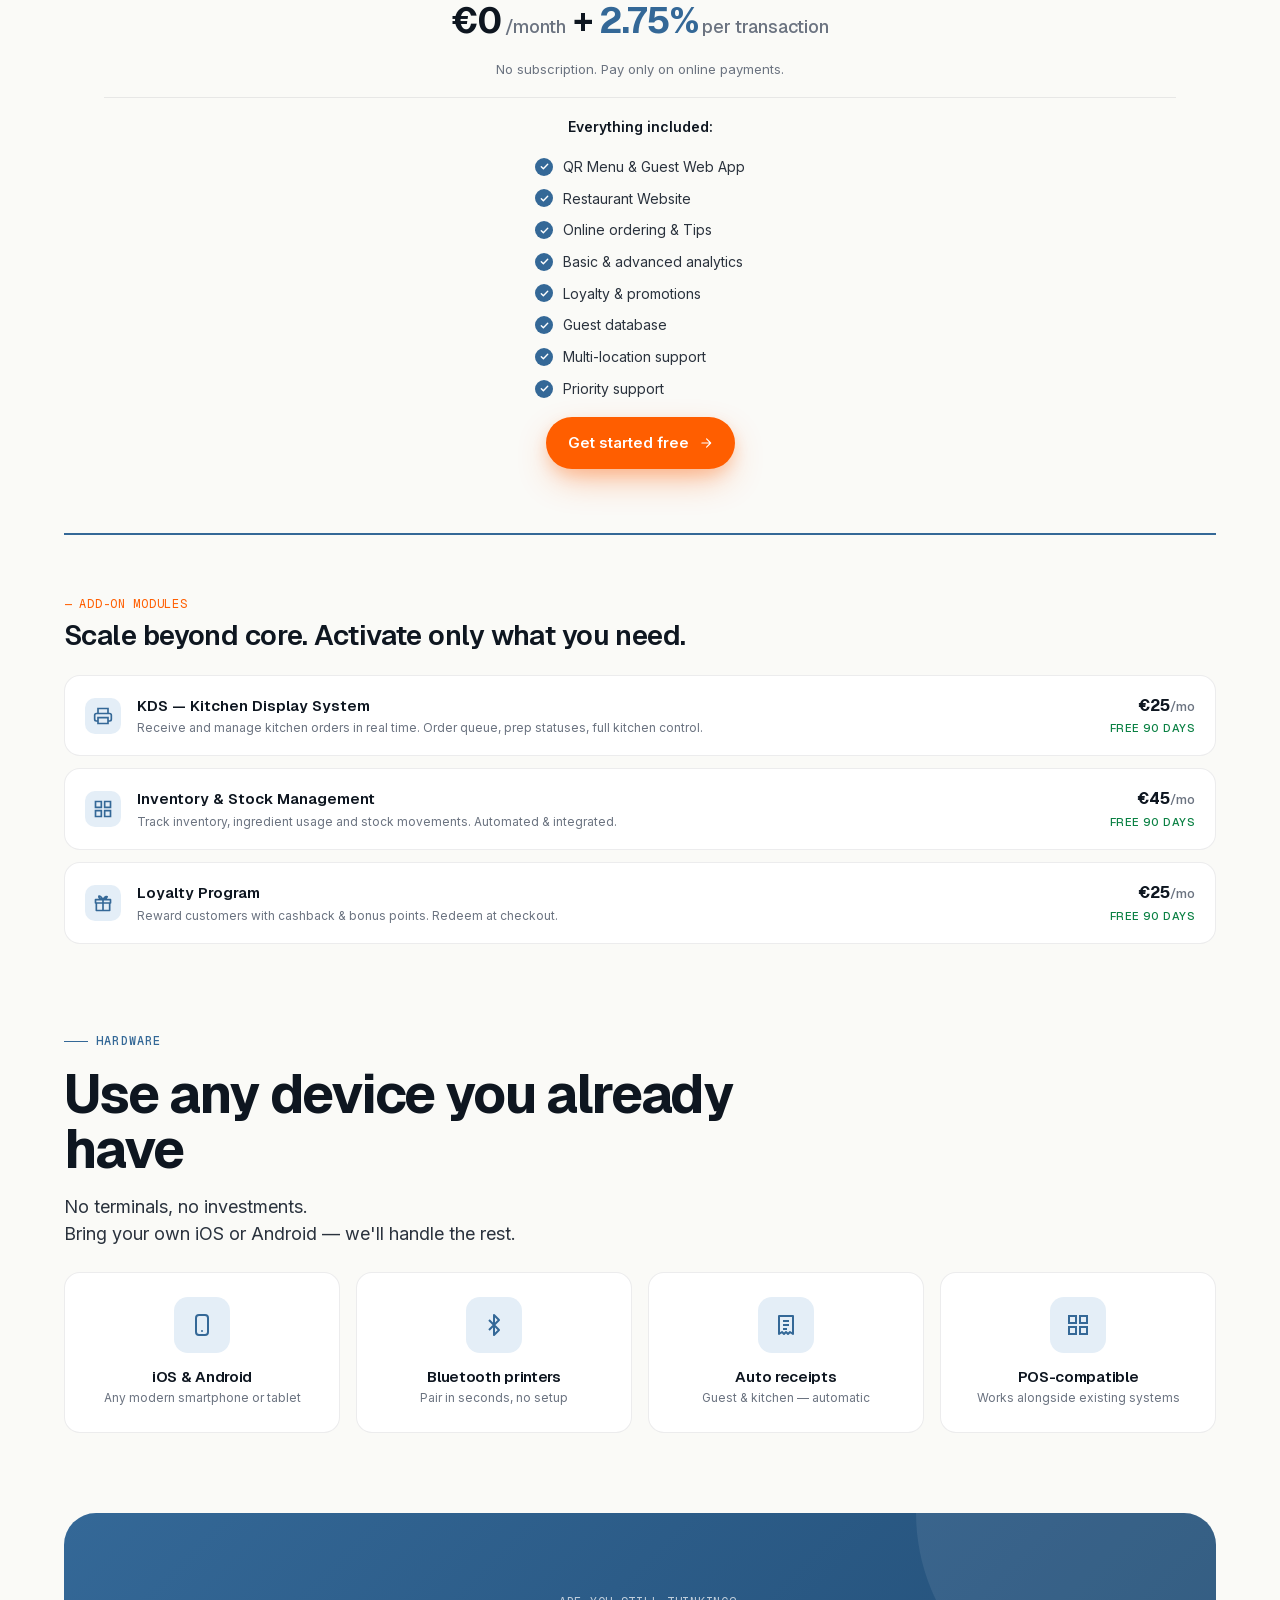
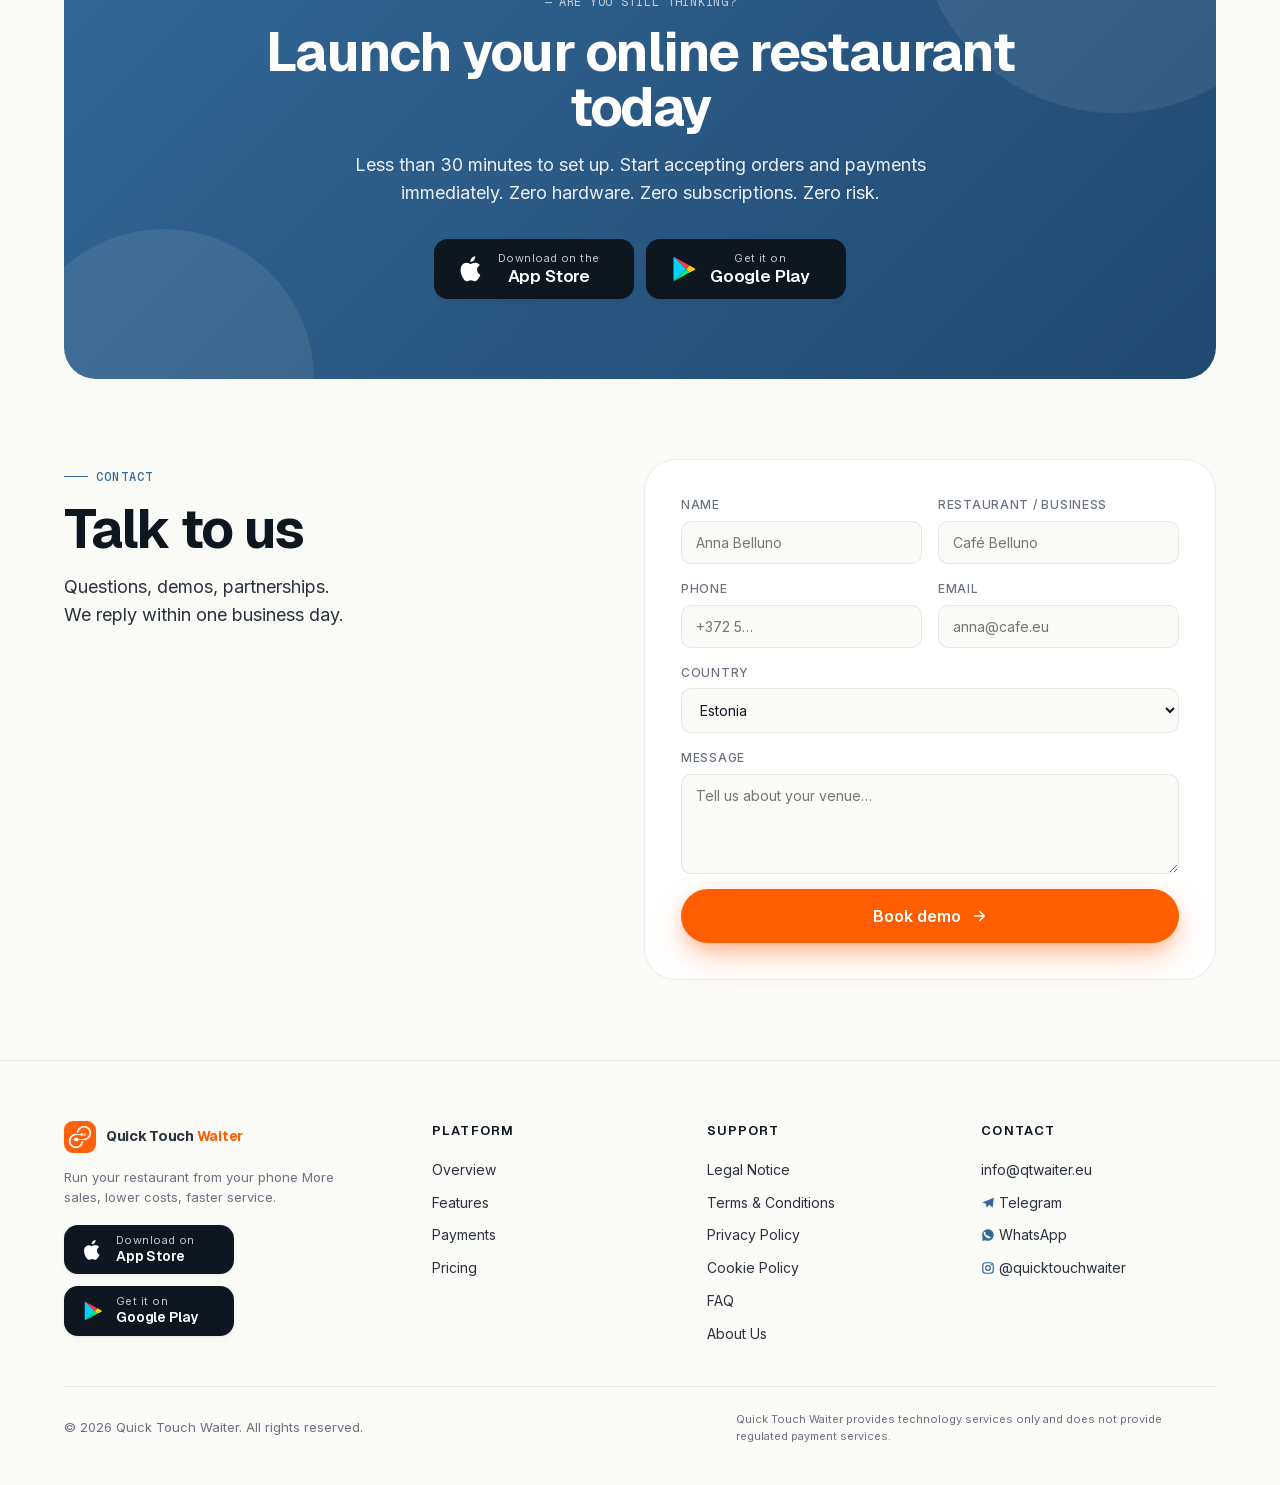
==== commit ef9094cb: "Replace external image links with local assets for improved load performance." ====
--- a/index.html
+++ b/index.html
@@ -483,7 +483,7 @@
             </div>
           </div>
         </div>
-        <div class="visual reveal delay-1">
+        <div class="visual reveal delay-1 branded">
           <div class="img-wrap">
             <img src="images/sections/branded-website.png" alt="Branded website &amp; QR menu" loading="lazy">
           </div>
@@ -848,17 +848,19 @@
               </div>
             </div>
           </div>
-          <div style="margin-top:32px;">
-            <a href="#download" class="btn btn-primary btn-lg">Increase tips by 30–35% <svg class="arrow" width="16" height="16">
-                <use href="#i-arrow"></use>
-              </svg></a>
-          </div>
+
         </div>
         <div class="visual reveal delay-1">
           <div class="img-wrap">
             <img src="images/sections/tips.png" alt="Tips screen" loading="lazy">
           </div>
-        </div>
+          <div style="margin-top:32px;">
+            <a href="#download" class="btn btn-primary btn-lg">Increase tips by 30–35% <svg class="arrow" width="16" height="16">
+              <use href="#i-arrow"></use>
+            </svg></a>
+          </div>
+        </div>
+
       </div>
     </div>
   </section>
@@ -975,7 +977,7 @@
         <div class="price-card feat reveal">
           <div class="pop">All-in-one</div>
           <div class="name">Quick Touch Waiter</div>
-          <div class="head">€0<span style="font-size:18px;color:var(--muted);font-weight:500;letter-spacing:0;"> /month</span> + <span class="accent">2.75%</span><span style="font-size:18px;color:var(--muted);font-weight:500;letter-spacing:0;"> per online transaction</span></div>
+          <div class="head">€0<span class="unit"> /month</span> + <span class="accent">2.75%</span><span class="unit"> per transaction</span></div>
           <div class="small">No subscription. Pay only on online payments.</div>
           <hr>
           <div class="feat-title">Everything included:</div>
--- a/styles.css
+++ b/styles.css
@@ -269,8 +269,8 @@
 
   @media (max-width: 920px) {
     .hero-grid { grid-template-columns: 1fr; }
-    .hero-phone-stage { height: 540px; margin-top: 20px; }
-    .phone-frame { transform: rotate(-2deg) scale(0.9); }
+    .hero-phone-stage { height: 540px;  }
+    .phone-frame { --phone-scale: 0.8; }
     .phone-floating { right: 10px; }
     .phone-floating-2 { left: 10px; }
   }
@@ -391,7 +391,7 @@
   }
   .pos-grid { display: grid; grid-template-columns: 1fr 1.1fr; gap: 80px; align-items: center; position: relative; z-index: 1; }
   .pos-features { display: grid; grid-template-columns: 1fr 1fr; gap: 12px 24px; margin-top: 32px; }
-  .pos-feature { display: flex; align-items: center; gap: 10px; font-size: 14px; color: var(--ink); }
+  .pos-feature { display: flex; align-items: center; gap: 10px; font-size: 18px; color: var(--ink); }
   .pos-feature .dot { width: 6px; height: 6px; border-radius: 50%; background: var(--blue); }
   .pos-mock {
     position: relative;
@@ -497,7 +497,10 @@
 
   @media (max-width: 880px) {
     .feat-block { grid-template-columns: 1fr; gap: 40px; }
-    .feat-block.reverse > :first-child { order: 0; }
+    .feat-block.reverse > :first-child { order: 2; }
+    .feat-block .visual.branded .img-wrap {
+      max-width: 70%;
+    }
   }
 
   /* ---------- 3-COL EXPERIENCE ---------- */
@@ -588,32 +591,33 @@
     padding: 64px 40px;
     position: relative;
     text-align: center;
+    display: flex;
+    flex-direction: column;
+    gap: 18px;
   }
   .price-card.feat {
     border-top: 2px solid var(--blue);
     border-bottom: 2px solid var(--blue);
     box-shadow: none;
   }
-  .price-card .pop { left: 50%; transform: translateX(-50%); }
-  .price-feats-wrap { display: flex; justify-content: center; }
-  .price-feats { justify-items: start; }
-  .price-feat { justify-content: flex-start; }
   .price-card .pop {
-    position: absolute; top: -14px; left: 40px;
+    position: absolute; top: -14px; left: 50%; transform: translateX(-50%);
     background: var(--blue); color: #fff;
     padding: 6px 14px; border-radius: 999px;
     font-size: 11px; font-weight: 600; letter-spacing: 0.06em; text-transform: uppercase;
   }
-  .price-card .name { font-family: "Geist", sans-serif; font-size: 14px; font-weight: 600; color: var(--muted); text-transform: uppercase; letter-spacing: 0.08em; margin-bottom: 12px; }
-  .price-card .head { font-family: "Geist", sans-serif; font-weight: 700; font-size: 36px; letter-spacing: -0.03em; margin-bottom: 6px; }
+  .price-card .name { font-family: "Geist", sans-serif; font-size: 14px; font-weight: 600; color: var(--muted); text-transform: uppercase; letter-spacing: 0.08em; }
+  .price-card .head { font-family: "Geist", sans-serif; font-weight: 700; font-size: 36px; letter-spacing: -0.03em; line-height: 1.15; }
   .price-card .head .accent { color: var(--blue); }
+  .price-card .head .unit { font-size: 18px; color: var(--muted); font-weight: 500; letter-spacing: 0; }
   .price-card .small { font-size: 13px; color: var(--muted); }
-  .price-card hr { border: 0; border-top: 1px solid var(--line); margin: 24px 0; }
-  .price-card .feat-title { font-size: 14px; font-weight: 600; color: var(--ink); margin-bottom: 14px; }
-  .price-feats { display: grid; gap: 10px; margin-bottom: 28px; }
-  .price-feat { display: flex; align-items: center; gap: 10px; font-size: 14px; color: var(--ink-2); }
+  .price-card hr { border: 0; border-top: 1px solid var(--line); margin: 0; width: 100%; }
+  .price-card .feat-title { font-size: 14px; font-weight: 600; color: var(--ink); }
+  .price-feats-wrap { display: flex; justify-content: center; }
+  .price-feats { display: grid; gap: 10px; justify-items: start; }
+  .price-feat { display: flex; align-items: center; gap: 10px; font-size: 14px; color: var(--ink-2); justify-content: flex-start; }
   .price-feat .ck { width: 18px; height: 18px; border-radius: 50%; background: var(--blue); display: grid; place-items: center; flex: 0 0 18px; }
-  .price-cta { display: inline-flex; }
+  .price-cta { display: inline-flex; align-self: center; }
 
   .modules { margin-top: 24px; display: grid; gap: 12px; }
   .module-row {
@@ -634,12 +638,13 @@
   @media (max-width: 880px) {
     .pricing-grid { grid-template-columns: 1fr; }
     .pricing-grid > .price-card { max-width: 620px; }
-    .price-card { background: var(--surface); border: 1px solid var(--line); border-radius: var(--r-xl); padding: 40px; text-align: left; }
+    .price-card { background: var(--surface); border: 1px solid var(--line); border-radius: var(--r-xl); padding: 40px 24px; text-align: left; gap: 12px; }
     .price-card.feat { border: 2px solid var(--blue); box-shadow: var(--shadow-md); }
-    .price-card .pop { left: 40px; transform: none; }
-    .price-cta { display: flex; width: 100%; justify-content: center; }
-    .price-feats { justify-items: stretch; }
-    .price-feat { justify-content: flex-start; }
+    .price-card .pop { left: 24px; transform: none; }
+    .price-card .head { font-size: 28px; }
+    .price-card .head .unit { font-size: 15px; }
+    .price-cta { width: 100%; align-self: stretch; justify-content: center; }
+    .price-feats-wrap { justify-content: flex-start; }
   }
 
   /* ---------- HARDWARE ---------- */
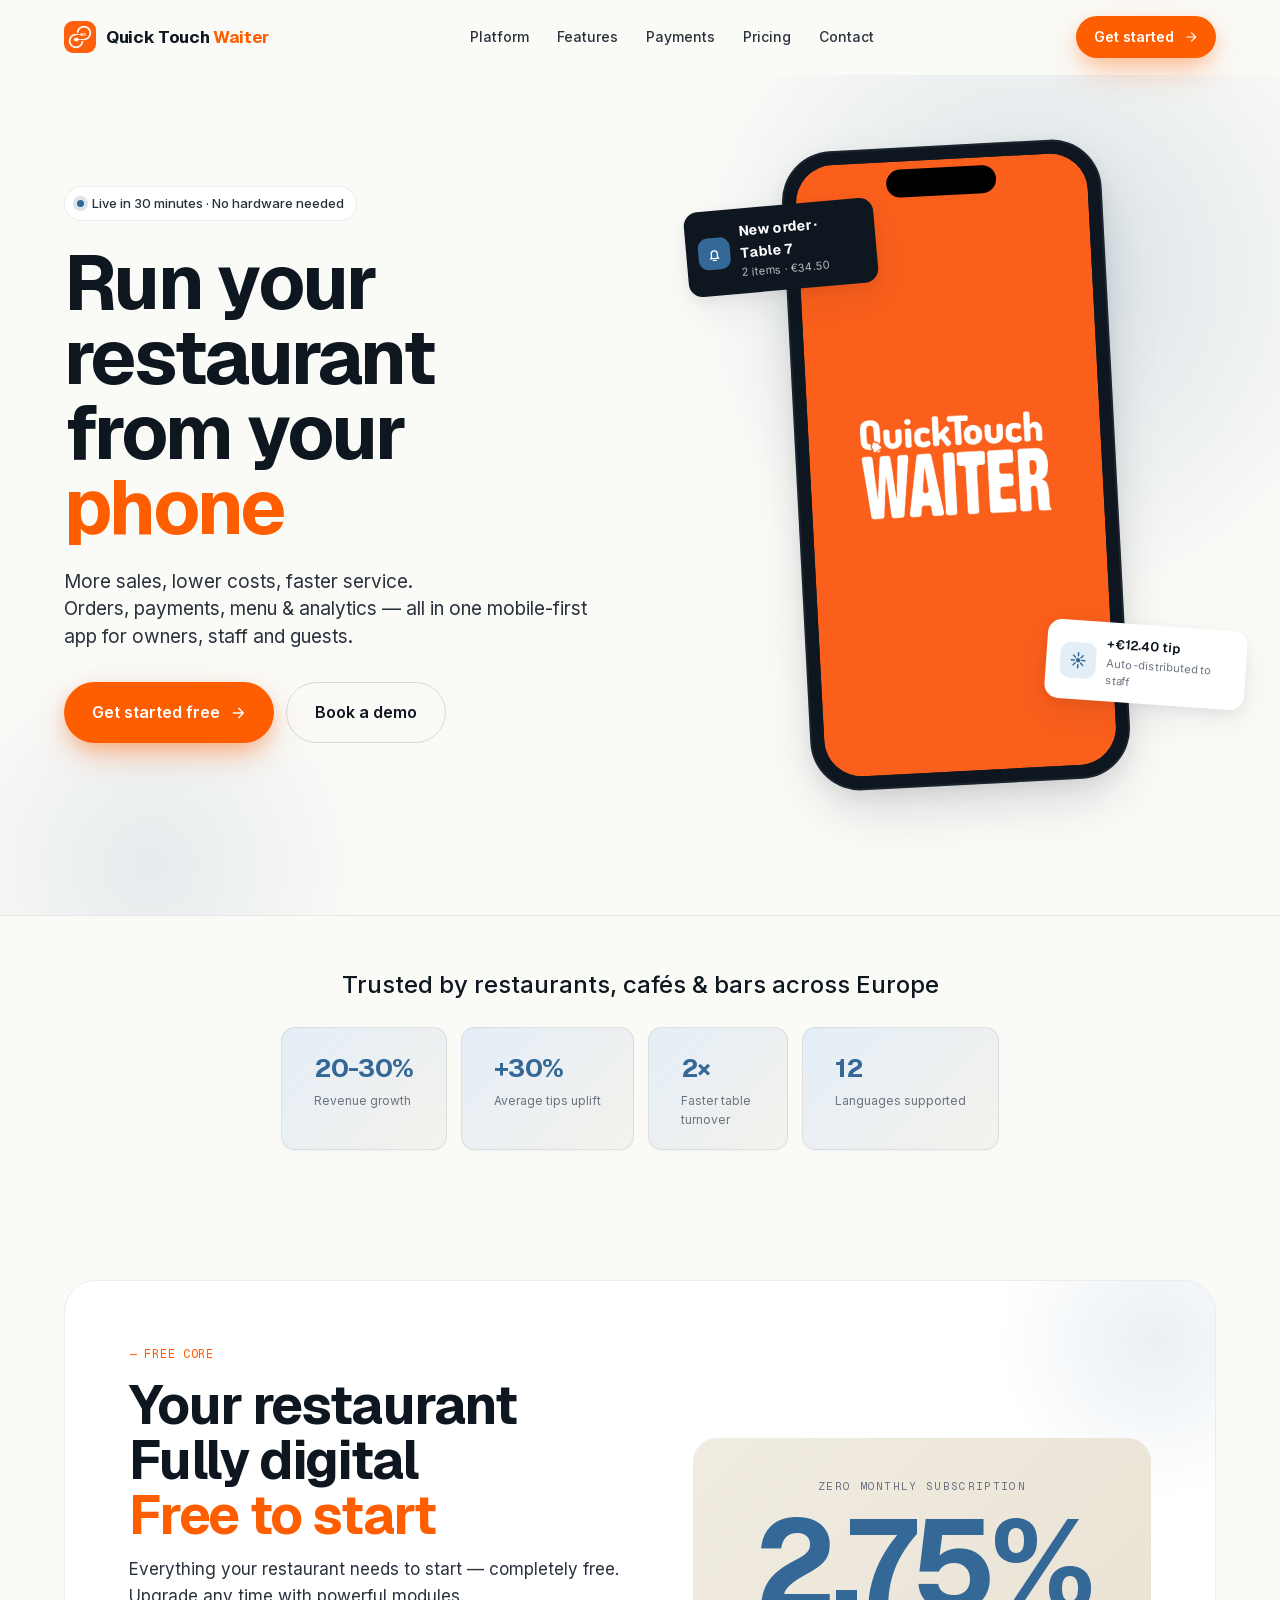
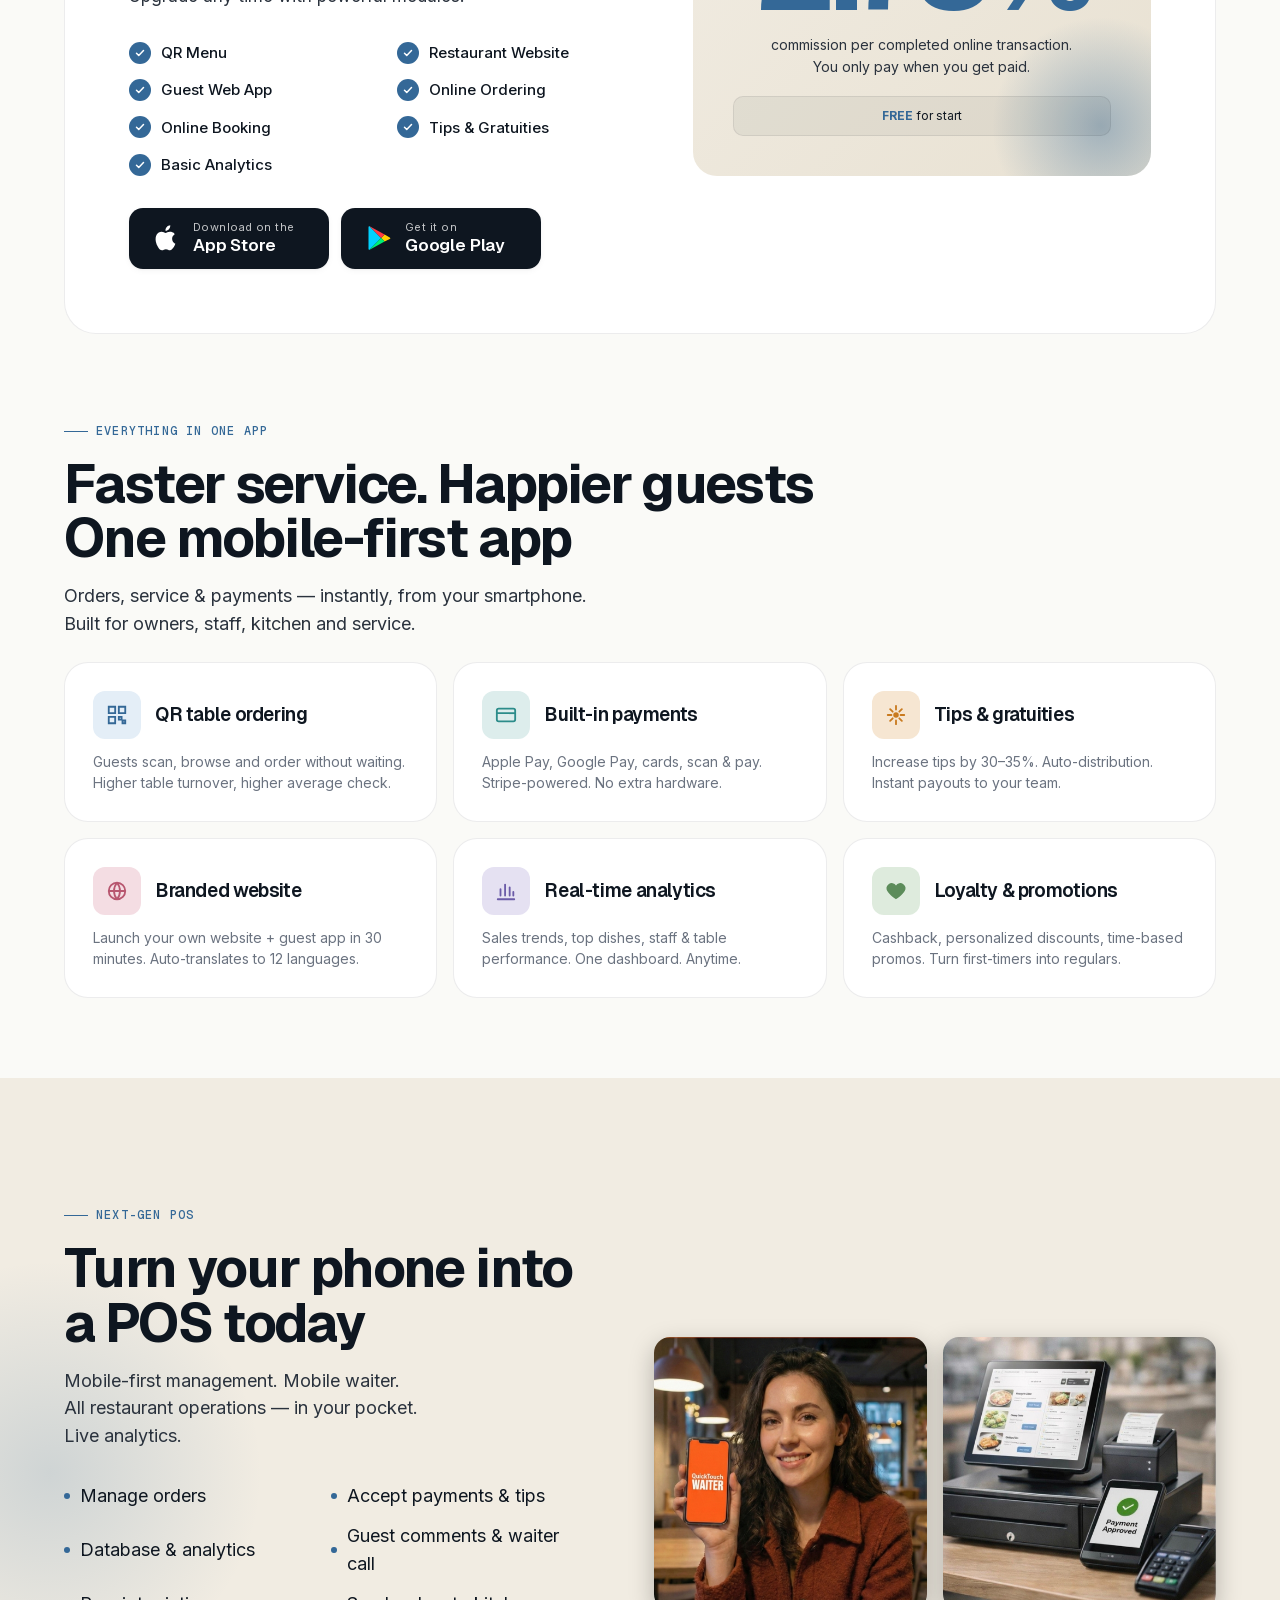
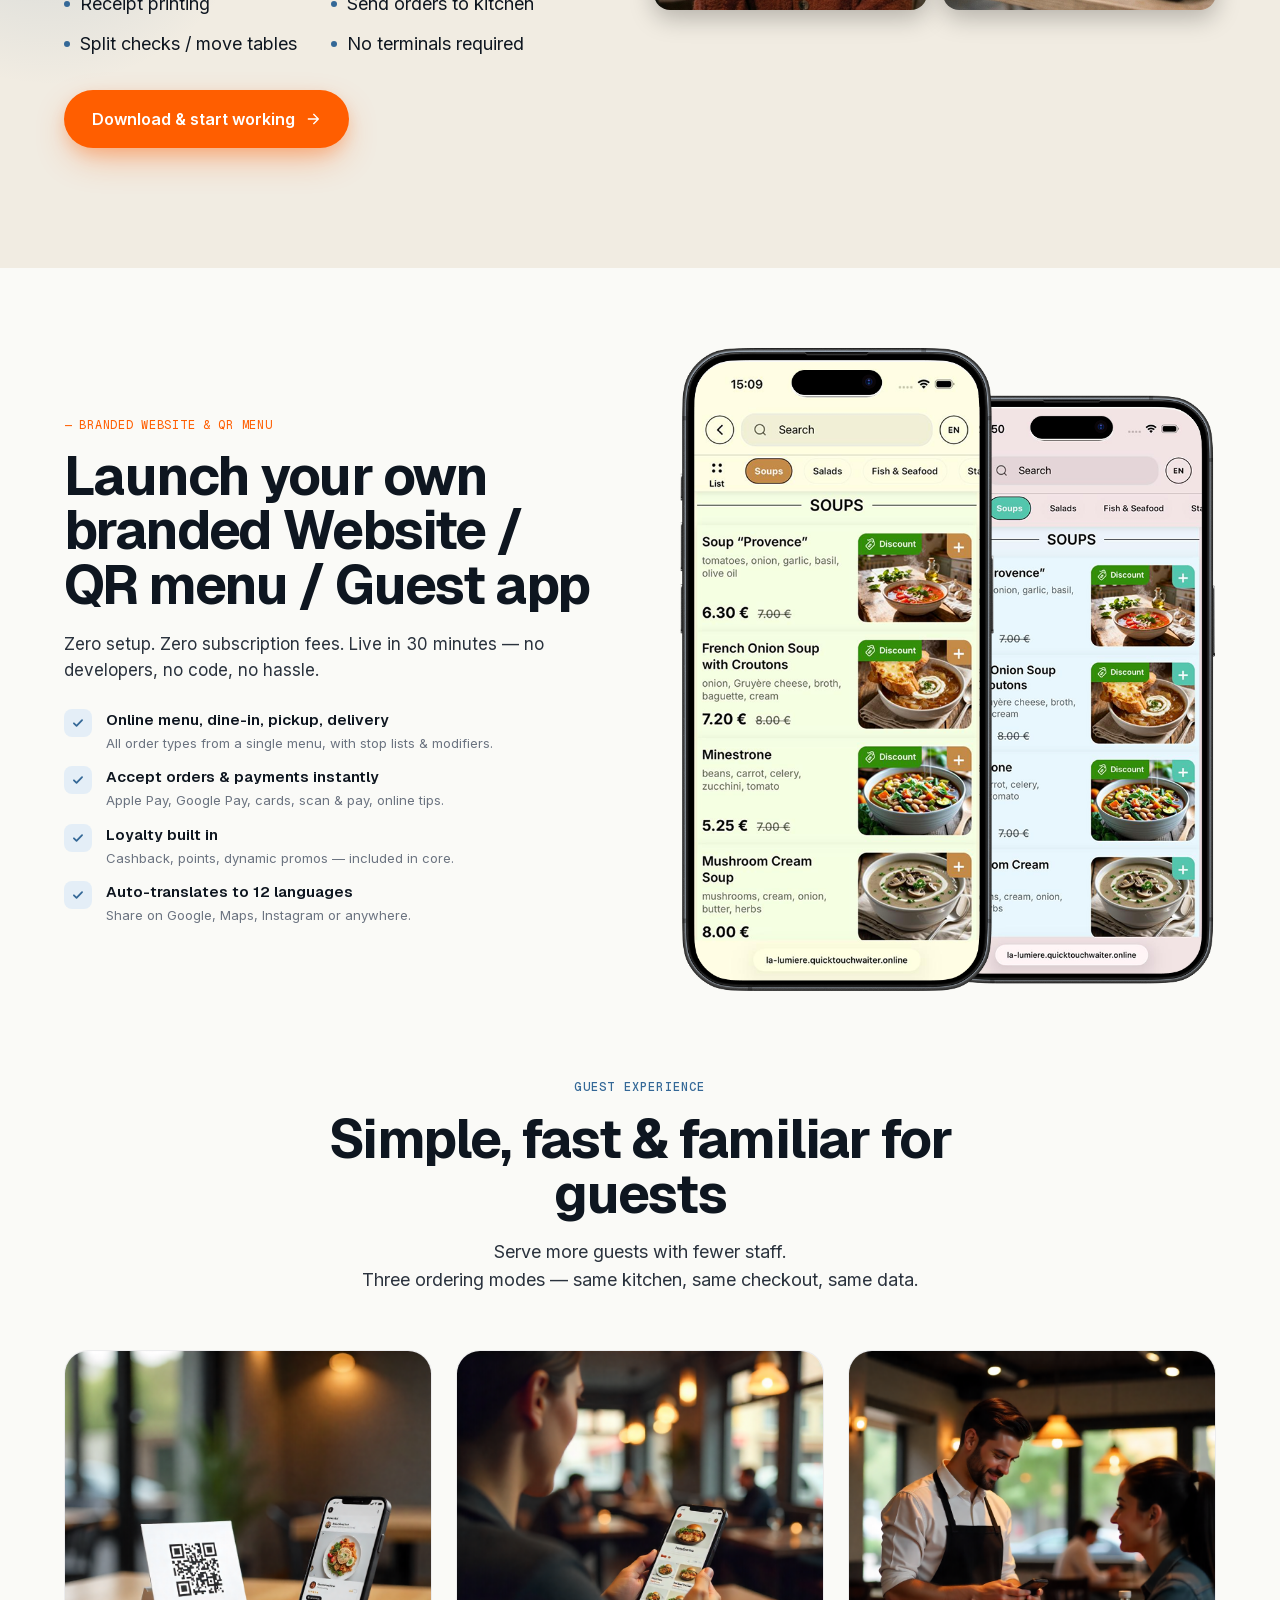
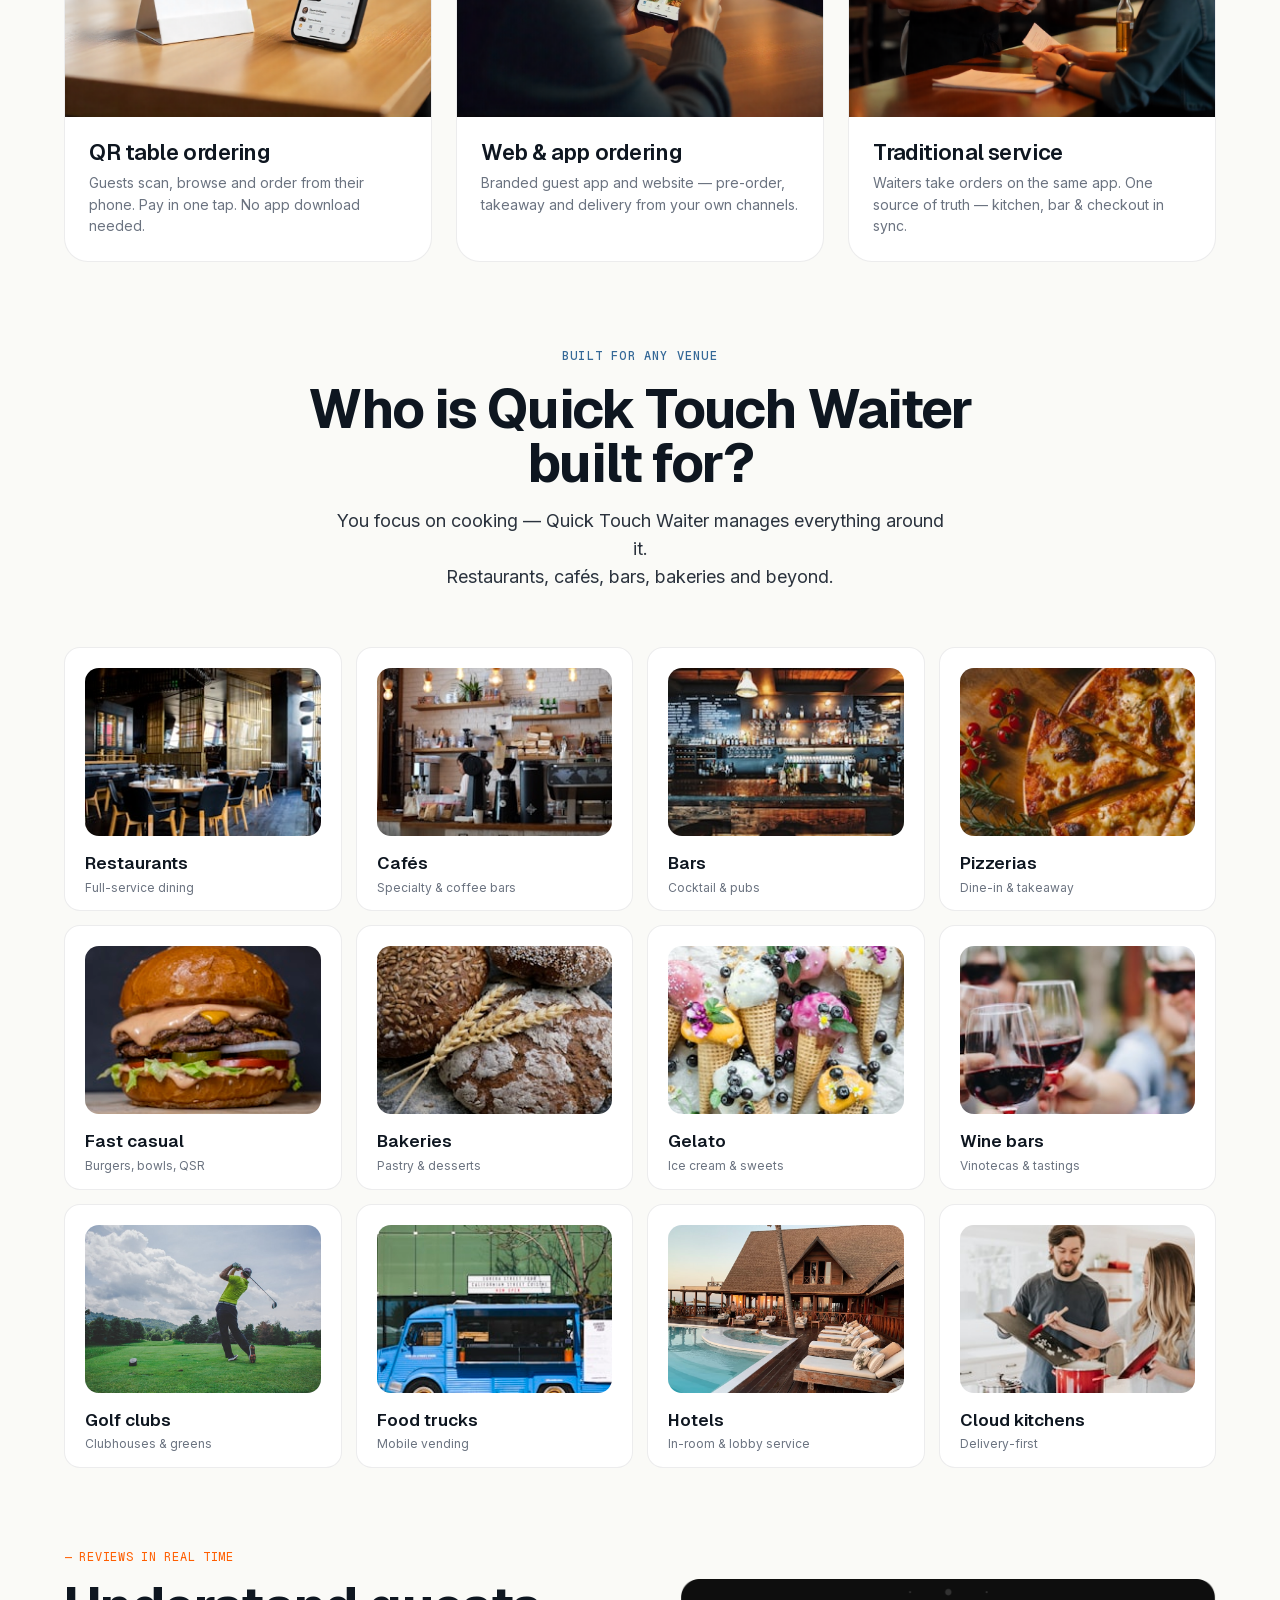
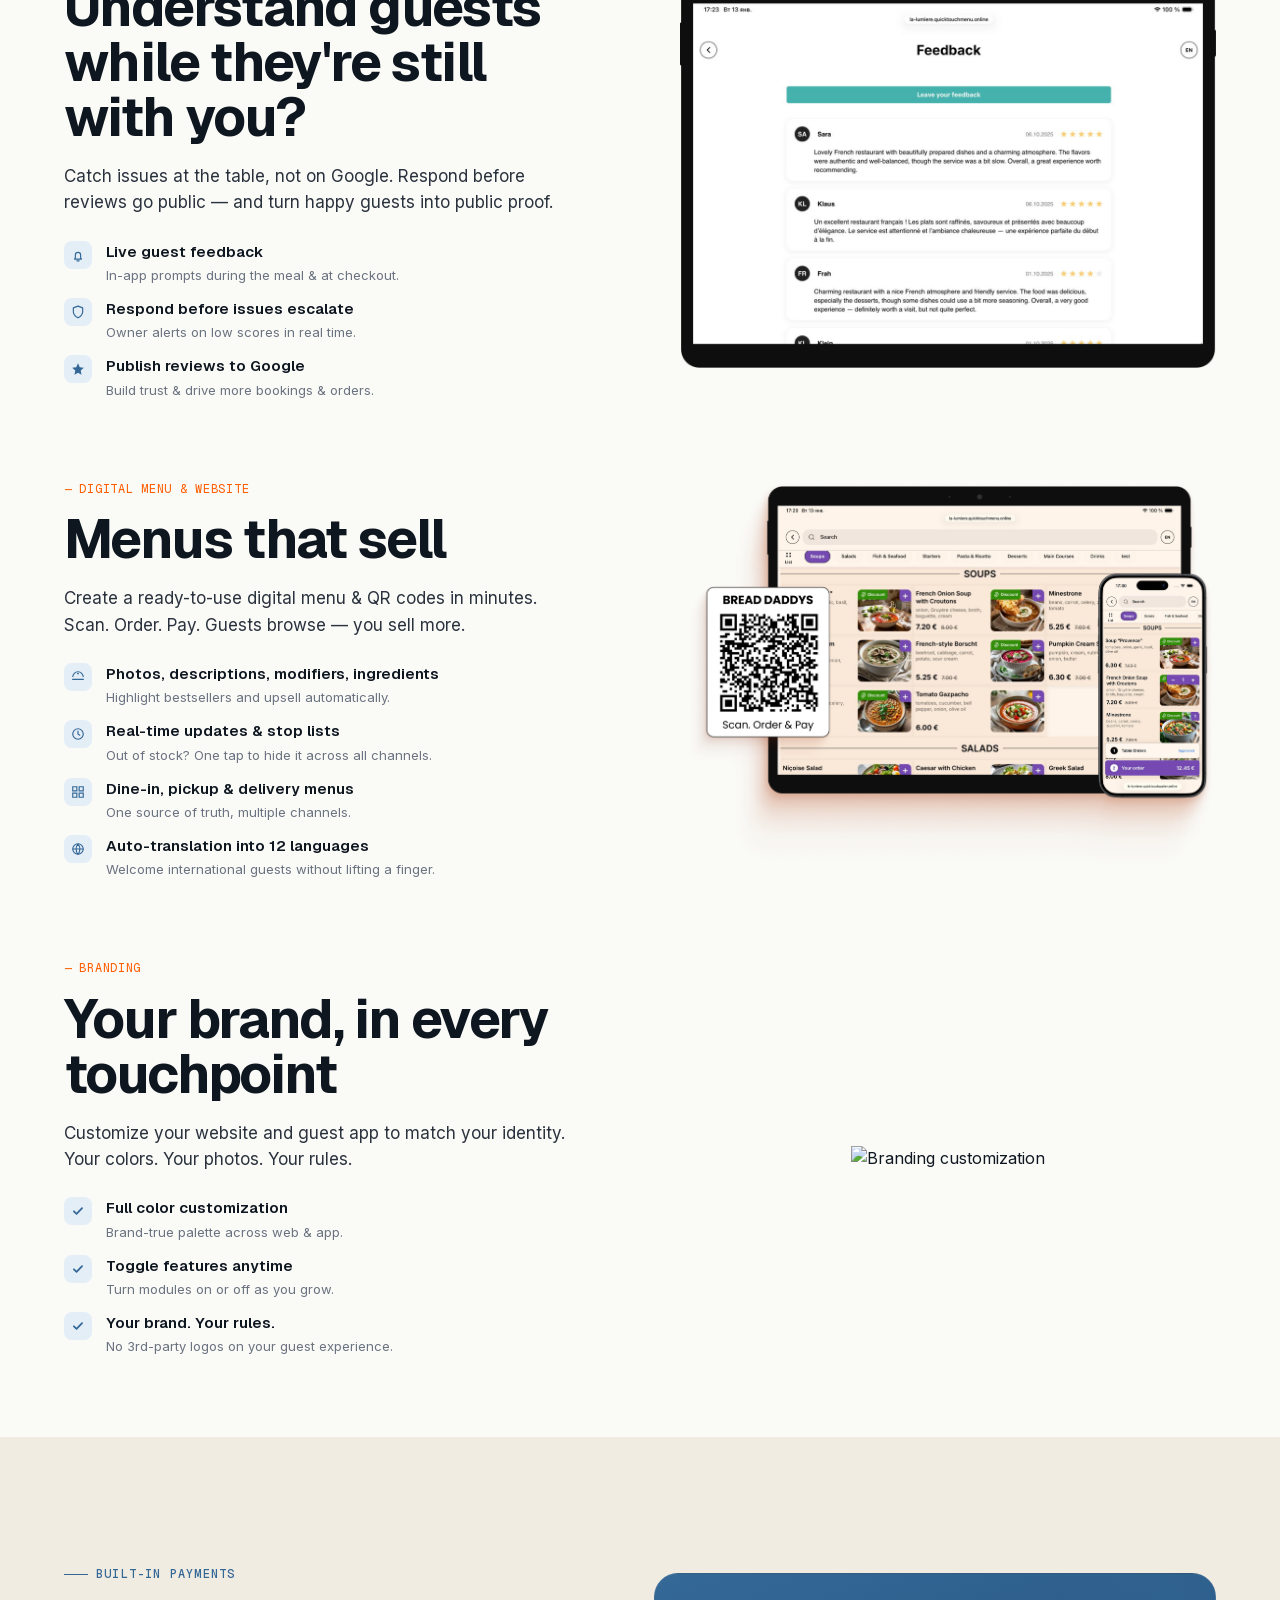
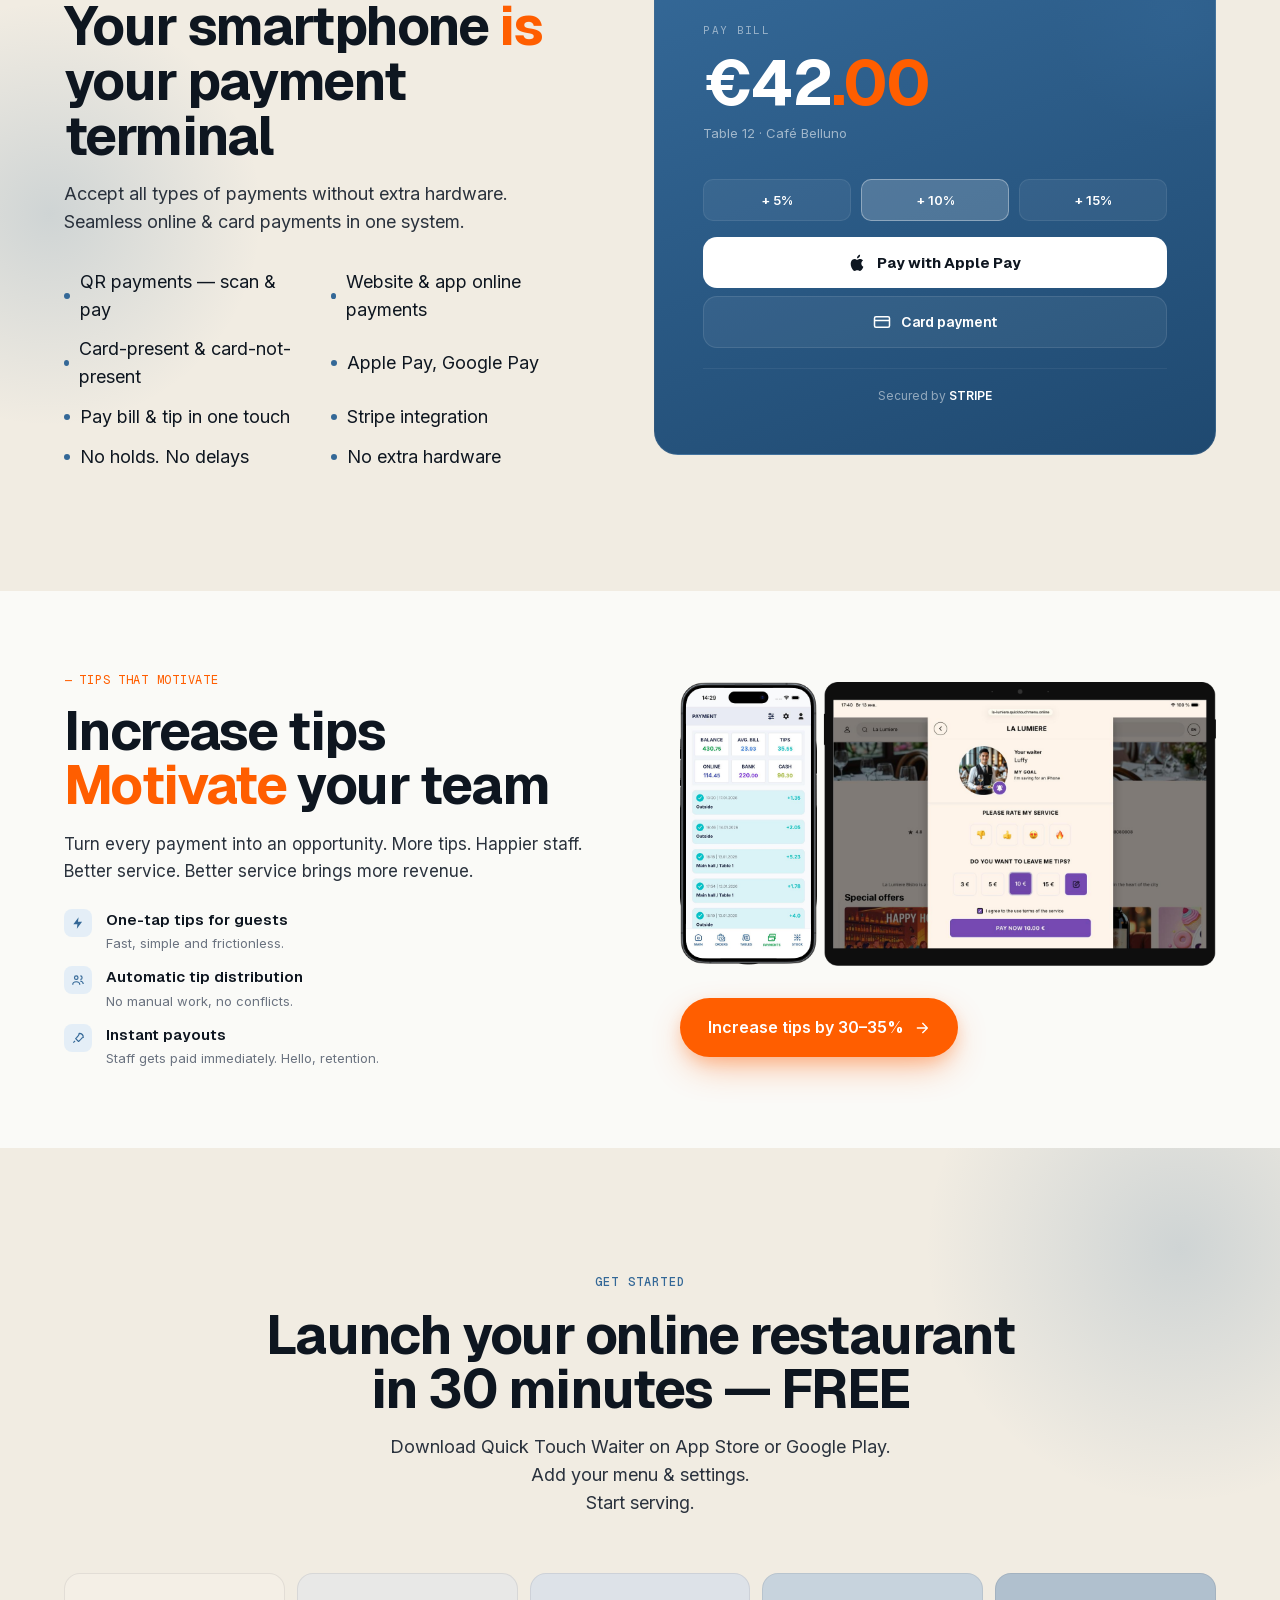
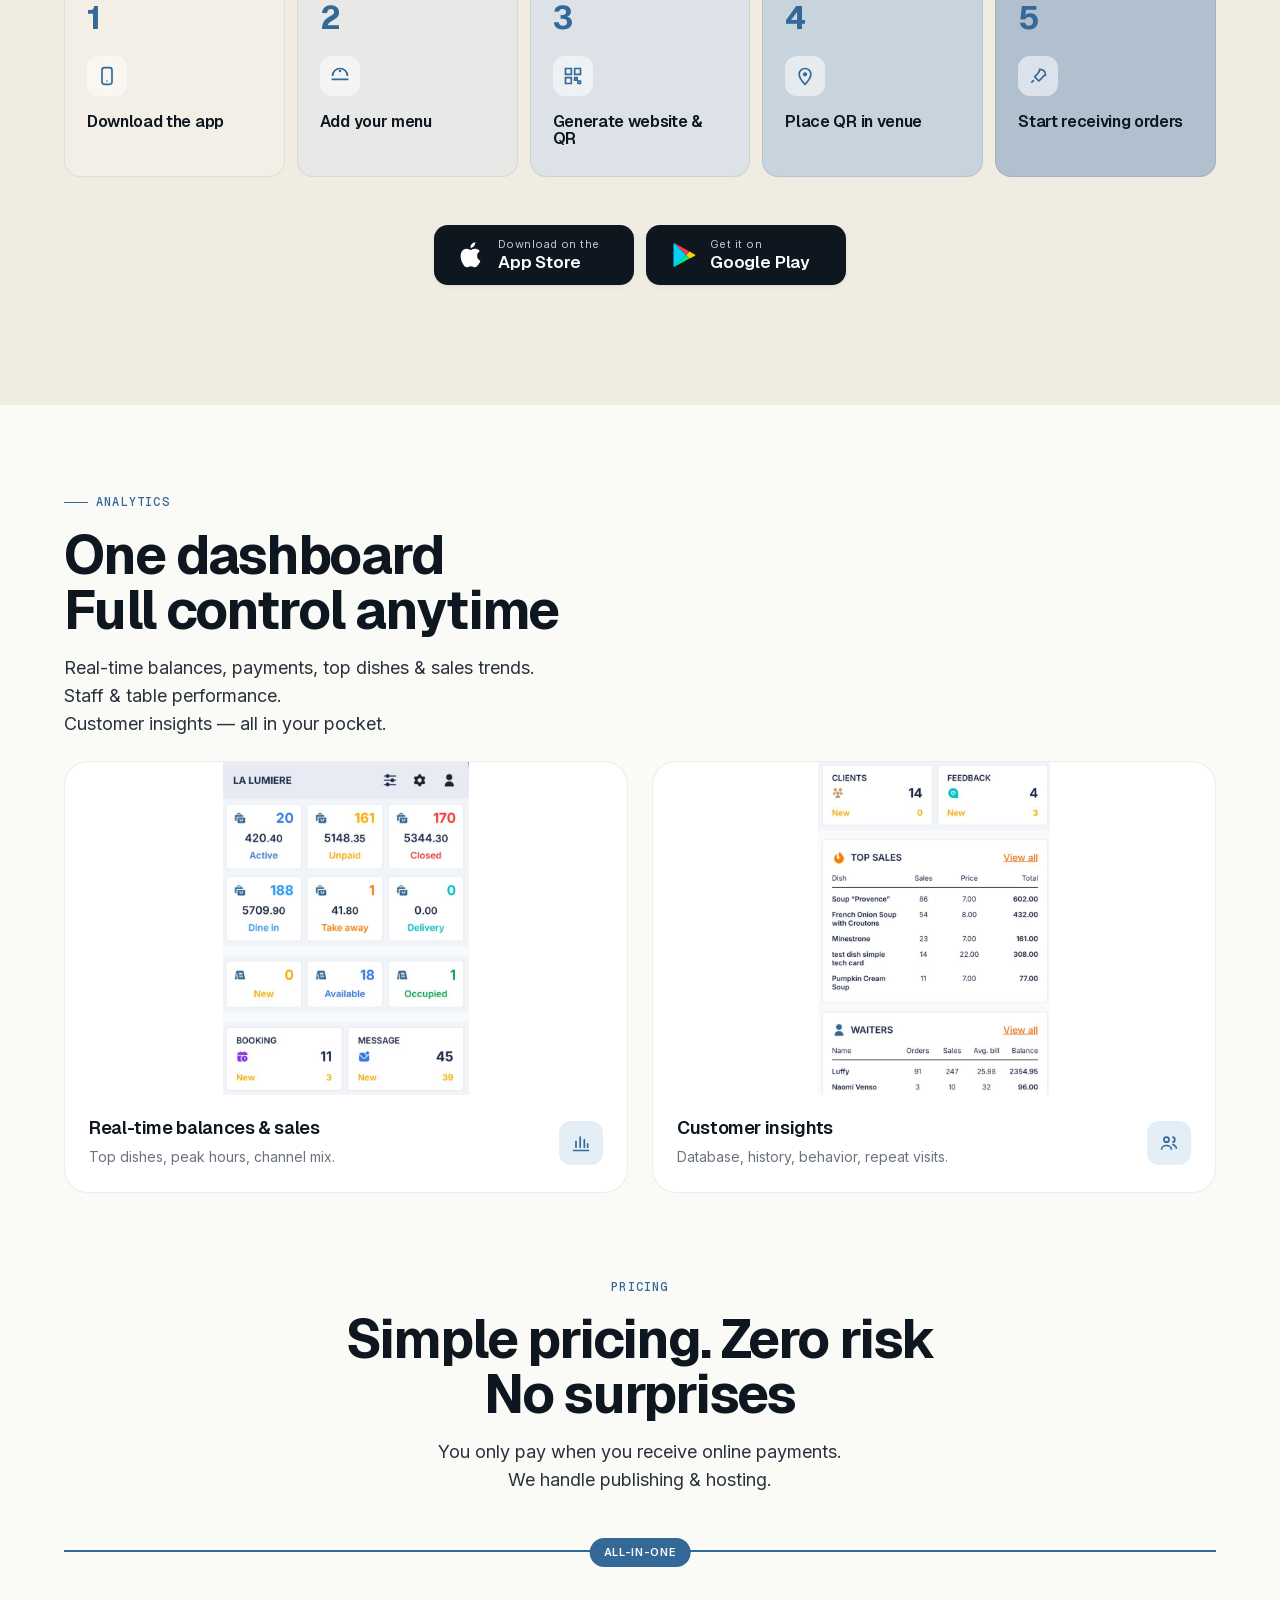
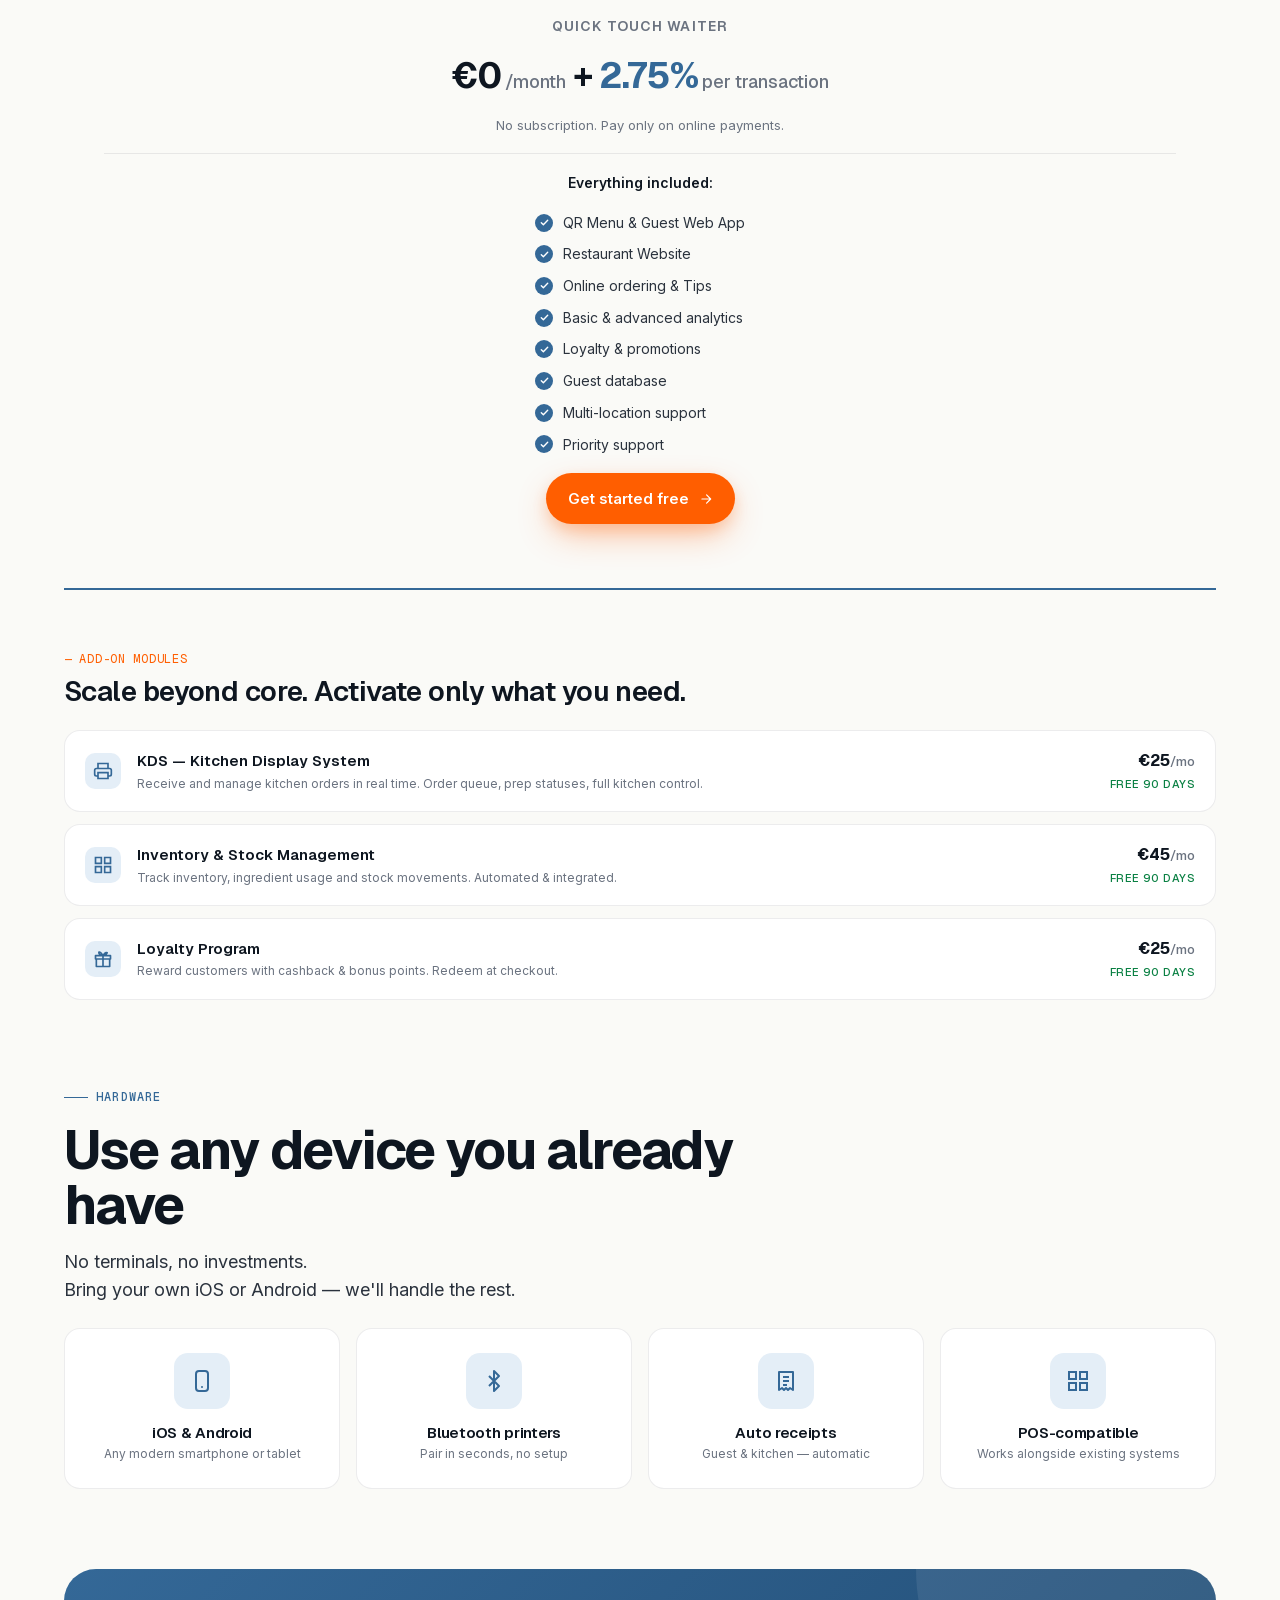
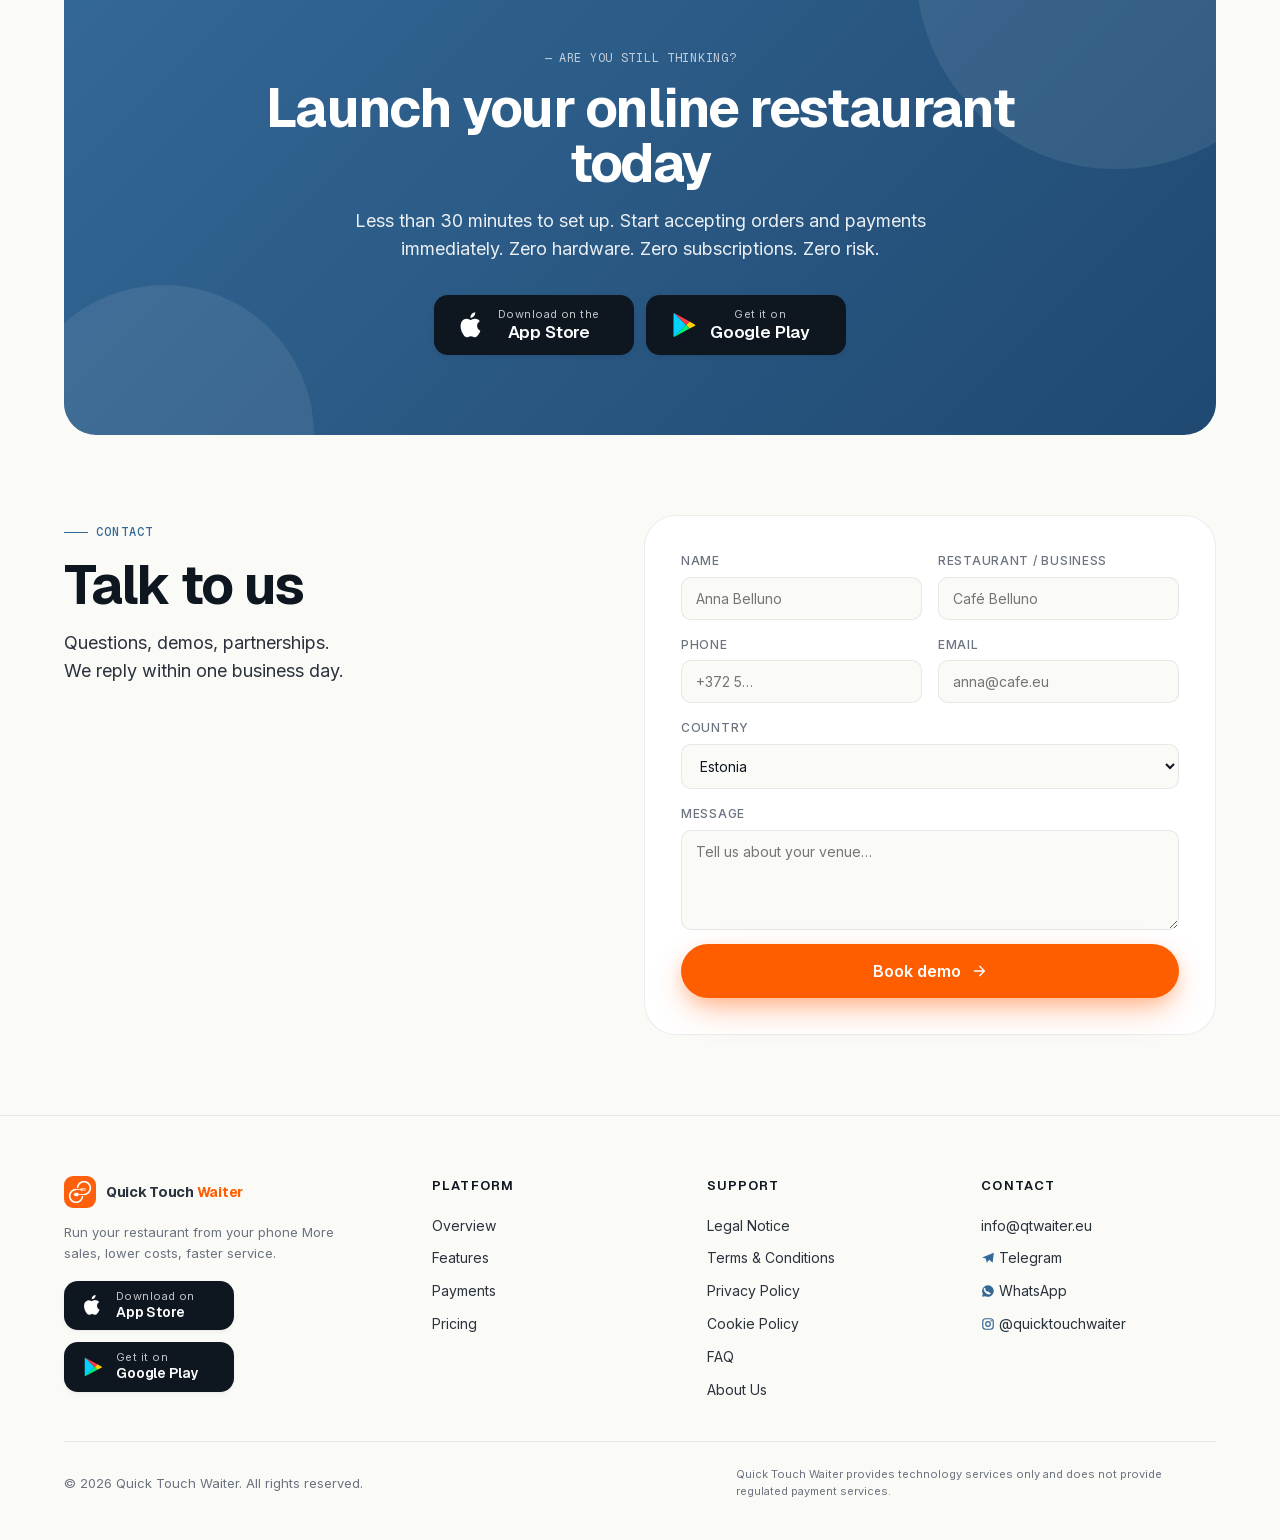
==== commit 9153e04a: "Update stats, venues, and visuals; add features to improve clarity and appeal." ====
--- a/index.html
+++ b/index.html
@@ -258,16 +258,16 @@
         <span class="proof-label reveal">Trusted by restaurants, cafés &amp; bars across Europe</span>
         <div class="proof-stats">
           <div class="proof-stat reveal delay-1">
+            <div class="v"><span class="accent">20-30%</span></div>
+            <div class="l">Revenue growth</div>
+          </div>
+          <div class="proof-stat reveal delay-2">
             <div class="v"><span class="accent">+30%</span></div>
             <div class="l">Average tips uplift</div>
           </div>
-          <div class="proof-stat reveal delay-2">
+          <div class="proof-stat reveal delay-3">
             <div class="v"><span class="accent">2×</span></div>
-            <div class="l">Faster table turnover</div>
-          </div>
-          <div class="proof-stat reveal delay-3">
-            <div class="v"><span class="accent">90 days</span></div>
-            <div class="l">Free trial on add-ons</div>
+            <div class="l">Faster table<br>turnover</div>
           </div>
           <div class="proof-stat reveal delay-4">
             <div class="v"><span class="accent">12</span></div>
@@ -300,6 +300,9 @@
               <div class="free-feature"><span class="check"><svg width="12" height="12" style="color:#fff">
                     <use href="#i-check"></use>
                   </svg></span> Online Ordering</div>
+              <div class="free-feature"><span class="check"><svg width="12" height="12" style="color:#fff">
+                    <use href="#i-check"></use>
+                  </svg></span> Online Booking</div>
               <div class="free-feature"><span class="check"><svg width="12" height="12" style="color:#fff">
                     <use href="#i-check"></use>
                   </svg></span> Tips &amp; Gratuities</div>
@@ -326,7 +329,7 @@
             <div class="label">Zero monthly subscription</div>
             <div class="num">2.75%</div>
             <div class="desc">commission per completed online transaction.<br>You only pay when you get paid.</div>
-            <div class="free-trial"><b>FREE</b> for the first 60 days</div>
+            <div class="free-trial"><b>FREE</b> for start</div>
           </div>
         </div>
       </div>
@@ -592,10 +595,10 @@
           </div>
         </div>
         <div class="venue-card reveal">
-          <div class="glyph"><img src="images/venues/vegan.jpg" alt="Vegan / healthy" loading="lazy"></div>
-          <div>
-            <div class="name">Vegan / healthy</div>
-            <div class="meta">Bowls &amp; salads</div>
+          <div class="glyph"><img src="images/venues/golf-clubs.jpg" alt="Golf clubs" loading="lazy"></div>
+          <div>
+            <div class="name">Golf clubs</div>
+            <div class="meta">Clubhouses &amp; greens</div>
           </div>
         </div>
         <div class="venue-card alt reveal delay-1">
@@ -606,10 +609,10 @@
           </div>
         </div>
         <div class="venue-card alt reveal delay-2">
-          <div class="glyph"><img src="images/venues/fine-dining.jpg" alt="Fine dining" loading="lazy"></div>
-          <div>
-            <div class="name">Fine dining</div>
-            <div class="meta">Chef-led venues</div>
+          <div class="glyph"><img src="images/venues/hotels.jpg" alt="Hotels" loading="lazy"></div>
+          <div>
+            <div class="name">Hotels</div>
+            <div class="meta">In-room &amp; lobby service</div>
           </div>
         </div>
         <div class="venue-card reveal delay-3">
@@ -780,7 +783,7 @@
             <div class="pos-feature"><span class="dot"></span> Apple Pay, Google Pay</div>
             <div class="pos-feature"><span class="dot"></span> Pay bill &amp; tip in one touch</div>
             <div class="pos-feature"><span class="dot"></span> Stripe integration</div>
-            <div class="pos-feature"><span class="dot"></span> No holds. No delays.</div>
+            <div class="pos-feature"><span class="dot"></span> No holds. No delays</div>
             <div class="pos-feature"><span class="dot"></span> No extra hardware</div>
           </div>
         </div>
--- a/styles.css
+++ b/styles.css
@@ -499,7 +499,8 @@
     .feat-block { grid-template-columns: 1fr; gap: 40px; }
     .feat-block.reverse > :first-child { order: 2; }
     .feat-block .visual.branded .img-wrap {
-      max-width: 70%;
+      max-width: 80%;
+      margin: auto;
     }
   }
 
